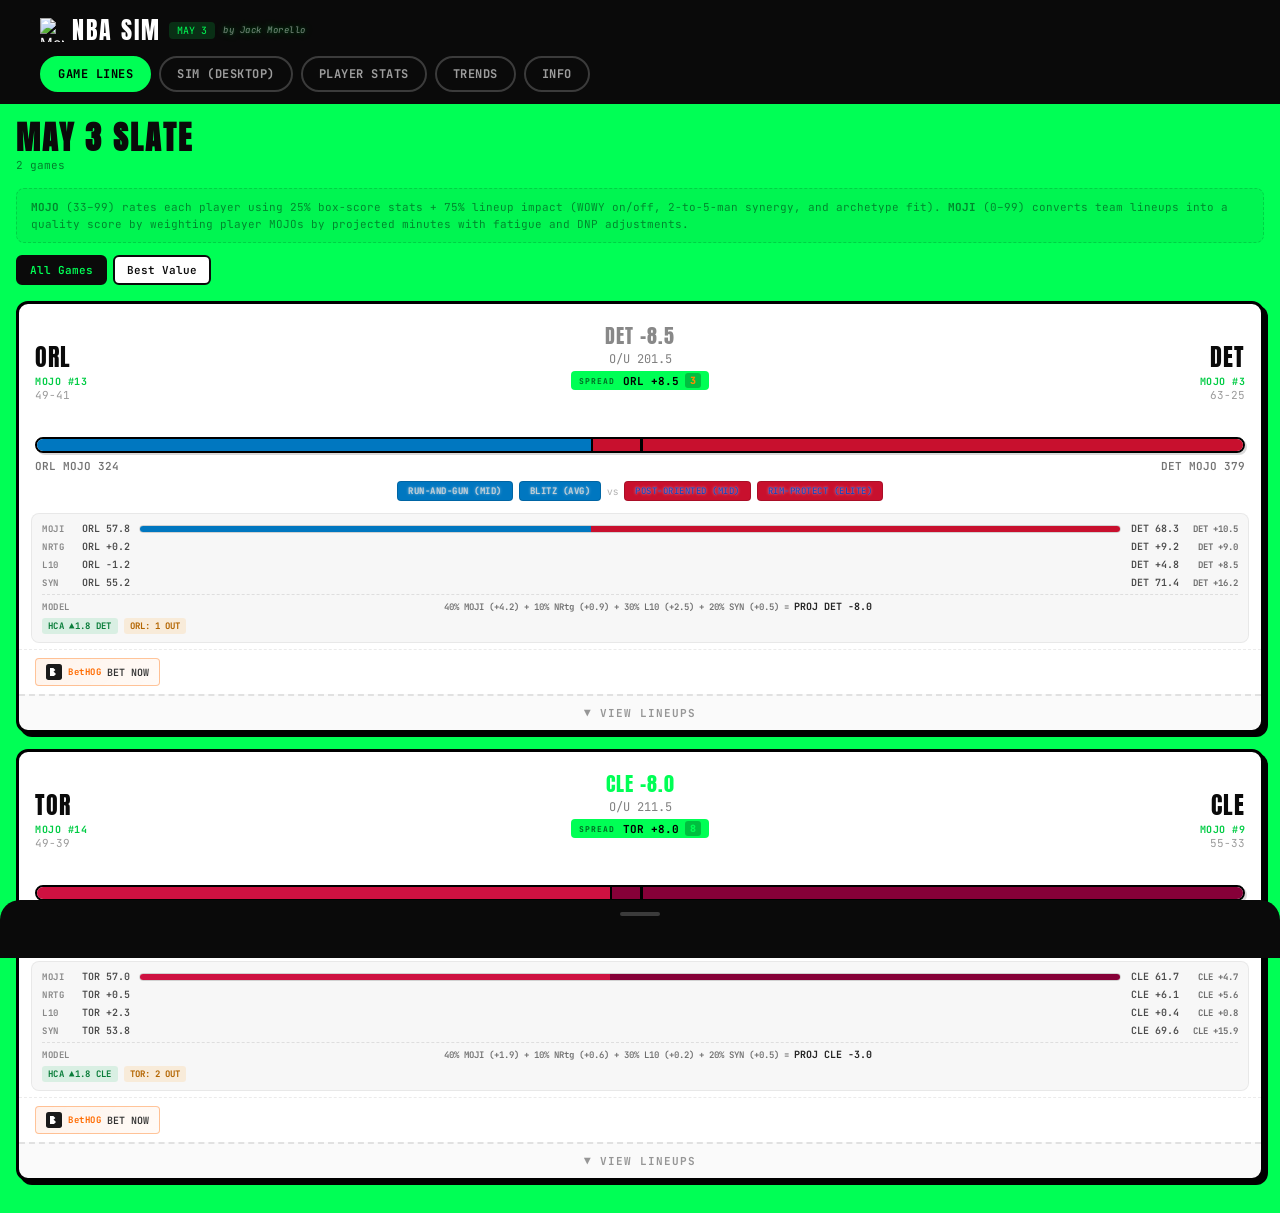
==== index.html @ a51eef04 "Auto-update lines — May 03 07:35 AM PST" ====
<!DOCTYPE html>
<html lang="en">
<head>
    <meta charset="UTF-8">
    <meta name="viewport" content="width=device-width, initial-scale=1.0, maximum-scale=1.0, user-scalable=no">
    <title>NBA SIM // MAY 3</title>
    <link rel="icon" type="image/svg+xml" href="/favicon.svg">
    <link rel="icon" type="image/png" sizes="32x32" href="/favicon-32.png">
    <link rel="apple-touch-icon" sizes="180x180" href="/apple-touch-icon.png">
    <meta property="og:image" content="https://morellosims.com/og-image.png">
    <link rel="preconnect" href="https://fonts.googleapis.com">
    <link rel="preconnect" href="https://fonts.gstatic.com" crossorigin>
    <link href="https://fonts.googleapis.com/css2?family=Anton&family=Inter:wght@400;500;600;700;800;900&family=JetBrains+Mono:wght@400;500;700&display=swap" rel="stylesheet">
    <link rel="stylesheet" href="https://morellosims.com/morello-auth.css">
    <style>
:root {
            --bg: #00FF55;
            --surface: #FFFFFF;
            --surface-dark: #0a0a0a;
            --border: 3px solid #000;
            --border-thin: 2px solid #000;
            --shadow: 4px 4px 0px #000;
            --shadow-lg: 6px 6px 0px #000;
            --ink: #0a0a0a;
            --green: #00FF55;
            --green-dark: #00CC44;
            --red: #FF3333;
            --amber: #FFD600;
            --blue: #0066FF;
            --font-display: 'Anton', sans-serif;
            --font-body: 'Inter', sans-serif;
            --font-mono: 'JetBrains Mono', monospace;
            --radius: 12px;
        }
        * { box-sizing: border-box; margin: 0; padding: 0; }
        body {
            background: var(--bg);
            color: var(--ink);
            font-family: var(--font-body);
            font-size: 14px;
            -webkit-font-smoothing: antialiased;
            padding-bottom: 70px;
        }

        /* ─── STICKY HEADER ─── */
        .sticky-header {
            position: sticky;
            top: 0;
            z-index: 100;
            background: var(--surface-dark);
            border-bottom: 2px solid var(--green);
        }
        .top-bar {
            background: var(--surface-dark);
            color: #fff;
            padding: 12px 16px 0;
        }
        .top-bar-inner {
            max-width: 1200px;
            margin: 0 auto;
            display: flex;
            align-items: center;
            gap: 16px;
        }
        .logo {
            display: flex;
            align-items: center;
            gap: 8px;
            flex-shrink: 0;
        }
        .logo-icon {
            color: var(--green);
            font-size: 20px;
        }
        .logo-text {
            font-family: var(--font-display);
            font-size: 24px;
            letter-spacing: 2px;
            color: #fff;
        }
        .logo-date {
            font-family: var(--font-mono);
            font-size: 10px;
            color: var(--green);
            background: rgba(0,255,85,0.15);
            padding: 2px 8px;
            border-radius: 4px;
        }
        .logo-credit {
            font-family: var(--font-mono);
            font-size: 9px;
            font-style: italic;
            color: rgba(255,255,255,0.45);
            letter-spacing: 0.5px;
            text-shadow: 0 0 8px rgba(0,255,85,0.4), 0 0 3px rgba(0,255,85,0.25);
        }
        .top-picks {
            display: flex;
            gap: 8px;
            overflow-x: auto;
            flex: 1;
            -webkit-overflow-scrolling: touch;
            scrollbar-width: none;
        }
        .top-picks::-webkit-scrollbar { display: none; }
        .lock-card {
            display: flex;
            align-items: center;
            gap: 8px;
            background: rgba(255,255,255,0.08);
            border: 1px solid rgba(255,255,255,0.15);
            border-radius: 8px;
            padding: 6px 12px;
            white-space: nowrap;
            flex-shrink: 0;
        }
        .lock-matchup {
            font-size: 10px;
            color: rgba(255,255,255,0.5);
            font-family: var(--font-mono);
        }
        .lock-pick {
            font-family: var(--font-mono);
            font-size: 12px;
            font-weight: 700;
            color: var(--green);
        }
        .lock-score {
            background: var(--green);
            color: #000;
            font-family: var(--font-mono);
            font-size: 11px;
            font-weight: 700;
            padding: 2px 6px;
            border-radius: 4px;
        }

        /* ─── FILTER BAR ─── */
        .filter-bar {
            background: var(--surface-dark);
            padding: 8px 16px 12px;
        }
        .filter-bar-inner {
            max-width: 1200px;
            margin: 0 auto;
            display: flex;
            gap: 8px;
            overflow-x: auto;
            -webkit-overflow-scrolling: touch;
            scrollbar-width: none;
        }
        .filter-bar-inner::-webkit-scrollbar { display: none; }
        .filter-btn {
            font-family: var(--font-mono);
            font-size: 12px;
            font-weight: 700;
            padding: 8px 16px;
            border: var(--border-thin);
            border-color: rgba(255,255,255,0.2);
            border-radius: 20px;
            background: transparent;
            color: rgba(255,255,255,0.6);
            cursor: pointer;
            white-space: nowrap;
            transition: all 0.2s;
            text-transform: uppercase;
            letter-spacing: 0.5px;
        }
        .filter-btn.active {
            background: var(--green);
            color: #000;
            border-color: var(--green);
        }
        .filter-btn:hover:not(.active) {
            border-color: var(--green);
            color: var(--green);
        }

        /* ─── MAIN CONTENT ─── */
        .content {
            max-width: 1400px;
            margin: 0 auto;
            padding: 16px;
        }
        .tab-content { display: none; }
        .tab-content.active { display: block; }

        .section-header {
            margin-bottom: 16px;
        }
        .section-header h2 {
            font-family: var(--font-display);
            font-size: 32px;
            letter-spacing: 2px;
            line-height: 1;
        }
        .section-sub {
            font-family: var(--font-mono);
            font-size: 11px;
            color: rgba(0,0,0,0.5);
            display: block;
            margin-top: 4px;
        }

        /* ─── SORT BAR ─── */
        .sort-bar {
            display: flex;
            gap: 6px;
            margin-bottom: 16px;
        }
        .sort-btn {
            font-family: var(--font-mono);
            font-size: 11px;
            padding: 6px 12px;
            border: 2px solid var(--ink);
            border-radius: 6px;
            background: var(--surface);
            color: var(--ink);
            cursor: pointer;
            font-weight: 600;
            transition: all 0.15s;
        }
        .sort-btn.active {
            background: var(--ink);
            color: var(--green);
        }

        /* ─── MATCHUP CARD ─── */
        .matchup-card {
            background: var(--surface);
            border: var(--border);
            border-radius: var(--radius);
            box-shadow: var(--shadow);
            margin-bottom: 16px;
            overflow: hidden;
            transition: transform 0.15s;
        }
        .matchup-card:hover {
            transform: translateY(-2px);
            box-shadow: var(--shadow-lg);
        }
        .mc-header {
            display: flex;
            align-items: center;
            padding: 16px;
            gap: 12px;
        }
        .mc-team {
            display: flex;
            align-items: center;
            gap: 10px;
            flex: 1;
        }
        .mc-team.mc-home {
            justify-content: flex-end;
        }
        .mc-logo {
            width: 48px;
            height: 48px;
            object-fit: contain;
            flex-shrink: 0;
        }
        .mc-team-info {
            display: flex;
            flex-direction: column;
        }
        .mc-team-info.right {
            text-align: right;
        }
        .mc-abbr {
            font-family: var(--font-display);
            font-size: 24px;
            letter-spacing: 1px;
        }
        .mc-mojo-rank {
            font-family: var(--font-mono);
            font-size: 10px;
            font-weight: 700;
            color: var(--green-dark);
            letter-spacing: 0.5px;
        }
        .mc-record {
            font-family: var(--font-mono);
            font-size: 11px;
            color: rgba(0,0,0,0.4);
        }
        .mc-center {
            text-align: center;
            flex-shrink: 0;
            min-width: 100px;
        }
        .proj-tag {
            font-family: var(--font-mono);
            font-size: 8px;
            text-transform: uppercase;
            letter-spacing: 1px;
            color: rgba(0,0,0,0.35);
            font-weight: 500;
        }
        .mc-spread {
            font-family: var(--font-display);
            font-size: 20px;
            letter-spacing: 1px;
        }
        .mc-total {
            font-family: var(--font-mono);
            font-size: 12px;
            color: rgba(0,0,0,0.5);
        }
        .mc-pick {
            font-family: var(--font-mono);
            font-size: 11px;
            font-weight: 700;
            color: #000;
            background: var(--green);
            padding: 2px 8px;
            border-radius: 4px;
            margin-top: 4px;
            display: inline-flex;
            align-items: center;
            gap: 6px;
        }
        .mc-ou-pick {
            background: rgba(255,214,0,0.9);
        }
        .pick-label {
            font-size: 8px;
            letter-spacing: 1px;
            opacity: 0.6;
            margin-right: 2px;
        }
        .pick-label-ou {
            opacity: 0.7;
        }
        .mc-conf-num {
            font-size: 10px;
            font-weight: 800;
            background: rgba(0,0,0,0.25);
            padding: 1px 5px;
            border-radius: 3px;
            letter-spacing: 0.5px;
        }
        .mc-implied {
            font-family: var(--font-mono);
            font-size: 10px;
            color: rgba(255,255,255,0.35);
            letter-spacing: 0.5px;
            margin-top: 4px;
        }
        .mc-sim-proj {
            font-family: var(--font-mono);
            font-size: 9px;
            color: rgba(255,255,255,0.25);
            letter-spacing: 0.5px;
            margin-top: 2px;
        }

        /* Tug of war bar */
        .tow-bar {
            height: 16px;
            display: flex;
            margin: 0 16px;
            border-radius: 8px;
            overflow: hidden;
            border: 2px solid #000;
            position: relative;
            box-shadow: 2px 2px 0 rgba(0,0,0,0.15);
        }
        .tow-fill {
            height: 100%;
            transition: width 0.5s ease;
        }
        .tow-fill.tow-away {
            border-right: 2px solid #000;
        }
        .tow-fill.tow-home {
            border-left: none;
        }
        .tow-mid {
            position: absolute;
            left: 50%;
            top: -3px;
            width: 3px;
            height: 22px;
            background: #000;
            border-radius: 1px;
            z-index: 1;
        }
        .tow-labels {
            display: flex;
            justify-content: space-between;
            padding: 6px 16px 0;
            font-family: var(--font-mono);
            font-size: 11px;
            font-weight: 600;
            color: rgba(0,0,0,0.55);
        }

        /* Schemes */
        .mc-schemes {
            display: flex;
            align-items: center;
            gap: 6px;
            padding: 8px 16px;
            flex-wrap: wrap;
            justify-content: center;
        }
        .scheme-tag {
            font-family: var(--font-mono);
            font-size: 9px;
            font-weight: 600;
            padding: 3px 10px;
            border-radius: 4px;
            text-transform: uppercase;
            letter-spacing: 0.5px;
            border: 1px solid rgba(0,0,0,0.15);
            text-shadow: 0 0 3px rgba(255,255,255,0.5), 0 0 1px rgba(255,255,255,0.3);
        }
        .scheme-divider {
            font-size: 10px;
            color: rgba(0,0,0,0.3);
        }

        /* MOJI Breakdown */
        .moji-breakdown {
            margin: 4px 12px 6px;
            padding: 8px 10px;
            background: rgba(0,0,0,0.03);
            border-radius: 8px;
            border: 1px solid rgba(0,0,0,0.06);
        }
        .moji-row {
            display: flex;
            align-items: center;
            gap: 6px;
            margin-bottom: 5px;
            font-family: var(--font-mono);
            font-size: 10px;
        }
        .moji-row:last-child { margin-bottom: 0; }
        .moji-label {
            font-weight: 700;
            color: rgba(0,0,0,0.45);
            min-width: 30px;
            text-transform: uppercase;
            font-size: 9px;
            letter-spacing: 0.5px;
        }
        .moji-val {
            font-weight: 600;
            color: rgba(0,0,0,0.7);
            min-width: 55px;
            text-align: center;
            font-size: 10px;
        }
        .moji-bar-mini {
            flex: 1;
            height: 8px;
            display: flex;
            border-radius: 4px;
            overflow: hidden;
            border: 1px solid rgba(0,0,0,0.15);
        }
        .moji-bar-away, .moji-bar-home {
            height: 100%;
            transition: width 0.5s ease;
        }
        .moji-mid-spacer {
            flex: 1;
        }
        .moji-edge-sm {
            font-weight: 700;
            color: rgba(0,0,0,0.55);
            font-size: 9px;
            min-width: 50px;
            text-align: right;
        }
        .moji-model-row {
            margin-top: 4px;
            padding-top: 5px;
            border-top: 1px dashed rgba(0,0,0,0.10);
        }
        .moji-model-formula {
            font-family: var(--font-mono);
            font-size: 9px;
            font-weight: 600;
            color: rgba(0,0,0,0.55);
            flex: 1;
            text-align: center;
        }
        .moji-model-formula strong {
            color: rgba(0,0,0,0.85);
            font-size: 10px;
        }
        .moji-tags {
            display: flex;
            gap: 6px;
            flex-wrap: wrap;
        }
        .hca-badge {
            font-family: var(--font-mono);
            font-size: 9px;
            font-weight: 700;
            padding: 2px 6px;
            border-radius: 3px;
            background: rgba(0,180,80,0.12);
            color: #0a7d3a;
            letter-spacing: 0.3px;
        }
        .b2b-badge {
            font-family: var(--font-mono);
            font-size: 9px;
            font-weight: 700;
            padding: 2px 6px;
            border-radius: 3px;
            background: rgba(255,60,60,0.10);
        }
        .out-badge {
            font-family: var(--font-mono);
            font-size: 9px;
            font-weight: 700;
            padding: 2px 6px;
            border-radius: 3px;
            background: rgba(255,150,0,0.12);
            color: #b36500;
        }

        /* Sportsbook odds buttons */
        .mc-sportsbooks {
            display: flex;
            align-items: center;
            gap: 6px;
            padding: 8px 16px;
            overflow-x: auto;
            border-top: 1px dashed rgba(0,0,0,0.08);
            margin-top: 4px;
        }
        .sb-header {
            font-family: 'JetBrains Mono', monospace;
            font-size: 8px;
            letter-spacing: 2px;
            color: rgba(0,0,0,0.3);
            flex-shrink: 0;
            margin-right: 4px;
        }
        .sb-btn {
            display: flex;
            align-items: center;
            gap: 6px;
            padding: 5px 10px;
            background: rgba(0,0,0,0.03);
            border: 1px solid rgba(0,0,0,0.08);
            border-radius: 4px;
            text-decoration: none;
            font-family: 'JetBrains Mono', monospace;
            font-size: 10px;
            white-space: nowrap;
            transition: all 0.15s;
            flex-shrink: 0;
        }
        .sb-btn:hover {
            background: rgba(0,0,0,0.06);
            border-color: rgba(0,0,0,0.2);
            transform: translateY(-1px);
        }
        .sb-name {
            font-weight: 700;
            font-size: 9px;
            letter-spacing: 0.5px;
        }
        .sb-line {
            color: #333;
            font-weight: 600;
        }
        .sb-edge-hot {
            color: #00aa44;
            font-weight: 700;
            font-size: 9px;
        }
        .sb-edge-mild {
            color: #b8860b;
            font-weight: 600;
            font-size: 9px;
        }
        .sb-edge-none {
            color: #999;
            font-size: 9px;
        }
        .sb-btn-featured {
            background: linear-gradient(135deg, rgba(255,107,0,0.08), rgba(255,107,0,0.03));
            border-width: 1.5px;
        }
        .sb-btn-featured:hover {
            background: linear-gradient(135deg, rgba(255,107,0,0.15), rgba(255,107,0,0.06));
        }
        .mc-prediction-markets {
            border-top-style: dotted;
        }
        .pm-btn .sb-line {
            font-weight: 700;
            letter-spacing: 0.3px;
        }

        /* Expand button */
        .expand-btn {
            width: 100%;
            padding: 10px;
            border: none;
            border-top: 2px dashed rgba(0,0,0,0.1);
            background: rgba(0,0,0,0.02);
            font-family: var(--font-mono);
            font-size: 11px;
            font-weight: 700;
            color: rgba(0,0,0,0.4);
            cursor: pointer;
            transition: all 0.15s;
            text-transform: uppercase;
            letter-spacing: 1px;
        }
        .expand-btn:hover {
            background: rgba(0,255,85,0.1);
            color: #000;
        }
        /* No rotation — arrow text is swapped in JS already */

        /* Expanded lineup */
        .mc-expanded {
            display: grid;
            grid-template-columns: 1fr 1fr;
            gap: 0;
            border-top: var(--border-thin);
        }
        .lineup-half {
            padding: 12px;
        }
        .lineup-half:first-child {
            border-right: 1px solid rgba(0,0,0,0.1);
        }
        .lineup-team-header {
            font-family: var(--font-display);
            font-size: 14px;
            letter-spacing: 1px;
            text-transform: uppercase;
            margin-bottom: 8px;
            padding-bottom: 6px;
            border-bottom: 3px solid #000;
        }

        /* Player row */
        .player-row {
            display: flex;
            align-items: center;
            gap: 8px;
            padding: 8px 6px;
            border-radius: 8px;
            cursor: pointer;
            transition: all 0.15s;
        }
        .player-row:hover {
            background: rgba(0,255,85,0.12);
        }
        .player-row.bench {
            opacity: 0.6;
        }
        .player-row.bench:hover {
            opacity: 1;
        }
        .player-row.player-out {
            opacity: 0.35;
            text-decoration: line-through;
            text-decoration-color: rgba(255,60,60,0.6);
            text-decoration-thickness: 2px;
        }
        .player-row.player-out .pr-face {
            filter: grayscale(100%);
        }
        .player-row.player-gtd {
            opacity: 0.7;
        }
        .rw-status-badge {
            font-family: var(--font-mono);
            font-size: 8px;
            font-weight: 800;
            padding: 1px 5px;
            border-radius: 3px;
            letter-spacing: 0.5px;
            vertical-align: middle;
            margin-left: 4px;
        }
        .rw-out {
            background: rgba(255,60,60,0.15);
            color: #d32f2f;
        }
        .rw-gtd {
            background: rgba(255,180,0,0.15);
            color: #e68a00;
        }
        .pr-face {
            width: 36px;
            height: 36px;
            border-radius: 50%;
            object-fit: cover;
            border: 2px solid #000;
            background: #eee;
            flex-shrink: 0;
        }
        .pr-info {
            flex: 1;
            min-width: 0;
        }
        .pr-name {
            font-weight: 700;
            font-size: 13px;
            display: block;
            white-space: nowrap;
            overflow: hidden;
            text-overflow: ellipsis;
        }
        .pr-meta {
            font-size: 10px;
            color: rgba(0,0,0,0.45);
            display: block;
        }
        .pr-stats {
            display: flex;
            flex-direction: column;
            align-items: flex-end;
            font-family: var(--font-mono);
            font-size: 10px;
            color: rgba(0,0,0,0.5);
            flex-shrink: 0;
        }
        .pr-mojo {
            display: flex;
            flex-direction: column;
            align-items: center;
            flex-shrink: 0;
            width: 40px;
        }
        .pr-mojo-num {
            font-family: var(--font-display);
            font-size: 20px;
        }
        .pr-mojo-range {
            font-family: var(--font-mono);
            font-size: 9px;
            color: rgba(0,0,0,0.4);
        }
        .mojo-elite .pr-mojo-num { color: #00CC44; }
        .mojo-good .pr-mojo-num { color: #0a0a0a; }
        .mojo-avg .pr-mojo-num { color: #888; }
        .mojo-low .pr-mojo-num { color: #FF3333; }

        /* Injury delta badge */
        .pr-inj-delta {
            font-family: var(--font-mono);
            font-size: 9px;
            padding: 1px 3px;
            border-radius: 3px;
            margin-left: 2px;
            vertical-align: middle;
            line-height: 1;
        }
        .pr-inj-delta.inj-down { color: #FF3333; background: rgba(255,51,51,0.1); }
        .pr-inj-delta.inj-up { color: #00CC44; background: rgba(0,204,68,0.1); }

        /* ─── PROPS ─── */
        .props-list { display: flex; flex-direction: column; gap: 10px; }
        /* ─── PROP CARDS — Compact Row Layout ─── */
        .prop-card {
            background: var(--surface-dark);
            color: #fff;
            border-radius: var(--radius);
            padding: 10px 12px;
            position: relative;
            overflow: hidden;
        }
        .prop-rank-num {
            position: absolute;
            top: 0;
            left: 0;
            font-family: var(--font-mono);
            font-size: 9px;
            font-weight: 700;
            color: rgba(0,0,0,0.35);
            background: rgba(0,0,0,0.06);
            padding: 2px 6px;
            border-radius: 0 0 6px 0;
        }
        .prop-row {
            display: flex;
            align-items: center;
            gap: 10px;
        }
        .prop-face {
            width: 36px;
            height: 36px;
            border-radius: 50%;
            object-fit: cover;
            border: 2px solid rgba(0,0,0,0.15);
            background: #eee;
            flex-shrink: 0;
        }
        .prop-info {
            flex: 1;
            min-width: 0;
        }
        .prop-name-row {
            display: flex;
            align-items: baseline;
            gap: 6px;
        }
        .prop-name {
            font-weight: 700;
            font-size: 14px;
            color: #000;
            white-space: nowrap;
            overflow: hidden;
            text-overflow: ellipsis;
        }
        .prop-team-opp {
            font-family: var(--font-mono);
            font-size: 10px;
            color: rgba(0,0,0,0.45);
            white-space: nowrap;
        }
        .prop-meta {
            font-size: 10px;
            color: rgba(0,0,0,0.5);
            margin-top: 1px;
            white-space: nowrap;
            overflow: hidden;
            text-overflow: ellipsis;
        }
        /* Stat summary box (replaces prop-pick-compact) */
        .stat-summary-box {
            text-align: center;
            flex-shrink: 0;
            padding: 6px 10px;
            border-radius: 8px;
            min-width: 90px;
            background: rgba(0,0,0,0.04);
            border: 1px solid rgba(0,0,0,0.12);
        }
        .stat-summary-line {
            font-family: var(--font-mono);
            font-size: 12px;
            font-weight: 700;
            display: block;
            color: #000;
            line-height: 1.2;
            letter-spacing: 0.3px;
        }
        .stat-matchup-badge {
            font-family: var(--font-mono);
            font-size: 8px;
            font-weight: 700;
            display: inline-block;
            padding: 1px 6px;
            border-radius: 3px;
            margin-top: 3px;
            text-transform: uppercase;
            letter-spacing: 0.5px;
        }
        /* Sportsbook lines reference row */
        .stat-lines-row {
            display: flex;
            gap: 6px;
            align-items: center;
            flex-shrink: 0;
        }
        .stat-line-ref {
            font-family: var(--font-mono);
            font-size: 9px;
            color: rgba(0,0,0,0.5);
            background: rgba(0,0,0,0.06);
            padding: 1px 5px;
            border-radius: 2px;
            white-space: nowrap;
        }
        .stat-line-ref .proj-tag {
            color: rgba(0,0,0,0.3);
            font-size: 7px;
            margin-left: 2px;
        }
        /* Stat spotlight card (replaces prop-card) */
        .stat-spotlight-card {
            display: flex;
            flex-direction: column;
            gap: 0;
            padding: 10px 10px 10px 12px;
            margin-bottom: 12px;
            border-radius: var(--radius);
            background: var(--surface);
            border: var(--border);
            box-shadow: var(--shadow);
            color: var(--ink);
            position: relative;
        }
        .stat-spotlight-card:hover { transform: translateY(-1px); }
        /* Neutral last 5 game dots (no hit/miss) */
        .l5-neutral {
            background: rgba(0,0,0,0.08);
            color: rgba(0,0,0,0.6);
        }
        .prop-bottom {
            display: flex;
            align-items: center;
            gap: 8px;
            margin-top: 6px;
            padding-top: 6px;
            border-top: 1px solid rgba(0,0,0,0.08);
        }
        .prop-edge {
            font-family: var(--font-mono);
            font-size: 10px;
            font-weight: 700;
            letter-spacing: 0.5px;
            white-space: nowrap;
            min-width: 36px;
        }
        .prop-note {
            font-family: var(--font-mono);
            font-size: 10px;
            color: rgba(0,0,0,0.5);
            flex: 1;
            min-width: 0;
            white-space: nowrap;
            overflow: hidden;
            text-overflow: ellipsis;
        }

        /* Last 5 games — compact inline */
        .prop-last5 {
            display: flex;
            align-items: center;
            gap: 3px;
            flex-shrink: 0;
        }
        .l5-val {
            font-family: var(--font-mono);
            font-size: 10px;
            font-weight: 700;
            padding: 1px 4px;
            border-radius: 3px;
            min-width: 22px;
            text-align: center;
        }
        .l5-hit {
            background: rgba(0,255,85,0.15);
            color: #00994D;
        }
        .l5-miss {
            background: rgba(255,51,51,0.1);
            color: #CC0000;
        }
        .l5-hit-rate {
            font-family: var(--font-mono);
            font-size: 9px;
            color: rgba(0,0,0,0.45);
            margin-left: 1px;
        }

        /* ─── TRENDS ─── */
        .trends-grid {
            display: grid;
            grid-template-columns: 1fr 1fr;
            gap: 16px;
        }
        .trends-col-header {
            font-family: var(--font-display);
            font-size: 20px;
            letter-spacing: 1px;
            text-transform: uppercase;
            margin-bottom: 12px;
            padding: 10px;
            border-radius: 8px;
            text-align: center;
        }
        .trends-col-header.hot {
            background: var(--surface-dark);
            color: var(--green);
        }
        .trends-col-header.fade {
            background: var(--surface-dark);
            color: var(--red);
        }

        /* Trending player cards */
        .trend-card {
            display: flex;
            align-items: center;
            gap: 10px;
            padding: 10px 12px;
            background: var(--surface);
            border-radius: var(--radius);
            margin-bottom: 8px;
            border: 1px solid rgba(0,0,0,0.06);
        }
        .trend-team-logo {
            width: 24px;
            height: 24px;
            object-fit: contain;
            flex-shrink: 0;
        }
        .trend-face {
            width: 40px;
            height: 30px;
            object-fit: cover;
            border-radius: 6px;
        }
        .trend-info {
            flex: 1;
            display: flex;
            flex-direction: column;
            gap: 1px;
        }
        .trend-name {
            font-weight: 700;
            font-size: 12px;
            color: #111;
        }
        .trend-meta {
            font-size: 9px;
            color: rgba(0,0,0,0.4);
            font-family: var(--font-mono);
        }
        .trend-stats {
            font-size: 9.5px;
            color: rgba(0,0,0,0.5);
            font-family: var(--font-mono);
        }
        .trend-delta {
            font-family: var(--font-mono);
            font-weight: 800;
            font-size: 12px;
            min-width: 70px;
            text-align: right;
        }
        .trend-pos { color: #00AA33; }
        .trend-neg { color: #DD2222; }

        .combo-card {
            background: var(--surface);
            border: var(--border);
            border-radius: var(--radius);
            box-shadow: var(--shadow);
            margin-bottom: 12px;
            overflow: hidden;
        }
        .combo-card.fade {
            border-color: var(--red);
        }
        .combo-top {
            display: flex;
            align-items: center;
            gap: 8px;
            padding: 10px 12px;
            border-bottom: 2px solid rgba(0,0,0,0.06);
        }
        .combo-type {
            font-family: var(--font-mono);
            font-size: 10px;
            font-weight: 700;
            text-transform: uppercase;
            letter-spacing: 0.5px;
            color: rgba(0,0,0,0.4);
        }
        .combo-logo {
            width: 24px;
            height: 24px;
            object-fit: contain;
        }
        .combo-team {
            font-family: var(--font-display);
            font-size: 16px;
            letter-spacing: 1px;
        }
        .combo-badge {
            font-family: var(--font-mono);
            font-size: 11px;
            font-weight: 700;
            padding: 4px 12px;
            text-align: center;
        }
        .badge-hot { background: rgba(0,255,85,0.15); color: #009944; }
        .badge-elite { background: rgba(0,102,255,0.1); color: #0066FF; }
        .badge-minutes { background: rgba(0,153,68,0.1); color: #009944; }
        .badge-disaster { background: rgba(255,51,51,0.12); color: #CC0000; }
        .badge-cooked { background: rgba(255,51,51,0.08); color: #AA0000; }
        .badge-fade { background: rgba(255,214,0,0.12); color: #AA8800; }

        .combo-players-list {
            padding: 4px 8px;
        }
        .combo-player {
            display: flex;
            align-items: center;
            gap: 8px;
            padding: 6px 4px;
            border-radius: 6px;
            cursor: pointer;
            transition: background 0.15s;
        }
        .combo-player:hover {
            background: rgba(0,255,85,0.1);
        }
        .combo-face {
            width: 28px;
            height: 28px;
            border-radius: 50%;
            object-fit: cover;
            border: 1px solid #000;
            background: #eee;
            flex-shrink: 0;
        }
        .combo-pname {
            font-weight: 600;
            font-size: 12px;
            flex: 1;
            min-width: 0;
            white-space: nowrap;
            overflow: hidden;
            text-overflow: ellipsis;
        }
        .combo-parch {
            font-size: 10px;
            color: rgba(0,0,0,0.4);
            flex-shrink: 0;
        }
        .combo-pds {
            font-family: var(--font-display);
            font-size: 16px;
            flex-shrink: 0;
            width: 30px;
            text-align: center;
        }
        .combo-pds.mojo-elite { color: #00CC44; }
        .combo-pds.mojo-good { color: #0a0a0a; }
        .combo-pds.mojo-avg { color: #888; }
        .combo-pds.mojo-low { color: #FF3333; }

        .combo-stats {
            display: flex;
            border-top: 2px solid rgba(0,0,0,0.06);
        }
        .combo-stat-item {
            flex: 1;
            padding: 8px;
            text-align: center;
            font-family: var(--font-mono);
            font-size: 11px;
            display: flex;
            flex-direction: column;
            gap: 2px;
        }
        .combo-stat-item span:first-child {
            font-size: 9px;
            color: rgba(0,0,0,0.4);
            text-transform: uppercase;
            letter-spacing: 0.5px;
        }
        .combo-stat-item .positive { color: #009944; font-weight: 700; }
        .combo-stat-item .negative { color: #FF3333; font-weight: 700; }
        .combo-trend-note {
            font-family: var(--font-mono);
            font-size: 10px;
            color: rgba(0,0,0,0.3);
            text-align: center;
            padding: 4px 8px 8px;
        }

        /* ─── WOWY EXPLORER ─── */
        /* ─── MOJO PLAYER CARDS ─── */
        .mojo-sort-bar {
            display: flex; gap: 0; border-radius: 8px; overflow: hidden;
            border: 2px solid rgba(0,0,0,0.1); margin-bottom: 16px;
        }
        .mojo-sort-btn {
            flex: 1; padding: 8px 12px; border: none; background: #f0f0f0;
            font-family: var(--font-mono); font-size: 10px; font-weight: 700;
            letter-spacing: 1px; cursor: pointer; color: rgba(0,0,0,0.5);
            transition: all 0.15s; text-transform: uppercase;
        }
        .mojo-sort-btn.active { background: var(--ink); color: var(--green); }
        .mojo-sort-btn:hover:not(.active) { background: #e4e4e4; }

        .mojo-card-grid {
            display: grid;
            grid-template-columns: repeat(2, 1fr);
            gap: 10px;
            margin-bottom: 28px;
        }
        @media (min-width: 480px) { .mojo-card-grid { grid-template-columns: repeat(3, 1fr); gap: 12px; } }
        @media (min-width: 768px) { .mojo-card-grid { grid-template-columns: repeat(4, 1fr); gap: 14px; } }

        .mojo-card {
            border-radius: 12px; overflow: hidden; cursor: pointer;
            transition: transform 0.15s, box-shadow 0.15s;
            position: relative;
        }
        .mojo-card:active { transform: scale(0.97); }

        .mc-frame {
            background: linear-gradient(165deg, #f5f5f5 0%, #e8e8e8 100%);
            padding: 12px 10px 10px; position: relative;
            border-radius: 12px; overflow: hidden;
        }

        /* ── Refractor animation engine ── */
        @property --holo-angle {
            syntax: '<angle>'; initial-value: 0deg; inherits: false;
        }
        @keyframes holoRotate { to { --holo-angle: 360deg; } }
        @keyframes shimmerSweep {
            0% { transform: translateX(-100%); }
            100% { transform: translateX(200%); }
        }

        /* ── TIER: ICON (90+) — Gold Holographic Refractor ── */
        .mojo-icon .mc-frame {
            background: linear-gradient(165deg, #fff8e1 0%, #f5ecd0 100%);
            border: 2.5px solid #D4A017;
            box-shadow: 0 0 25px rgba(212,160,23,0.35), 0 0 60px rgba(255,215,0,0.1);
        }
        .mojo-icon .mc-frame::before {
            content: ''; position: absolute; inset: 0; z-index: 3;
            background: conic-gradient(
                from var(--holo-angle),
                rgba(255,0,0,0.07), rgba(255,165,0,0.07), rgba(255,255,0,0.07),
                rgba(0,200,0,0.07), rgba(0,100,255,0.07), rgba(128,0,255,0.07),
                rgba(255,0,0,0.07)
            );
            mix-blend-mode: color-dodge;
            animation: holoRotate 6s linear infinite;
            border-radius: inherit; pointer-events: none;
        }
        .mojo-icon .mc-frame::after {
            content: ''; position: absolute; inset: 0; z-index: 4;
            background:
                repeating-linear-gradient(-45deg, transparent, transparent 3px, rgba(255,215,0,0.05) 3px, rgba(255,215,0,0.05) 5px),
                linear-gradient(105deg, transparent 40%, rgba(255,215,0,0.18) 47%, rgba(255,240,180,0.25) 50%, rgba(255,215,0,0.18) 53%, transparent 60%);
            background-size: 100% 100%, 200% 100%;
            animation: shimmerSweep 3s ease-in-out infinite;
            border-radius: inherit; pointer-events: none;
        }
        .mojo-icon .mc-mojo-num { color: #B8860B; text-shadow: 0 0 10px rgba(184,134,11,0.4); }
        .mojo-icon .mc-player-name { color: #8B6914; }

        /* ── TIER: ELITE (75-89) — Silver Chrome Refractor ── */
        .mojo-elite .mc-frame {
            background: linear-gradient(165deg, #f8f8fa 0%, #e4e4e8 100%);
            border: 2.5px solid #B0B0B8;
            box-shadow: 0 0 18px rgba(176,176,184,0.3), 0 0 40px rgba(200,200,220,0.08);
        }
        .mojo-elite .mc-frame::before {
            content: ''; position: absolute; inset: 0; z-index: 3;
            background: conic-gradient(
                from var(--holo-angle),
                rgba(180,200,255,0.05), rgba(255,180,200,0.05),
                rgba(200,255,200,0.05), rgba(180,200,255,0.05)
            );
            mix-blend-mode: color-dodge;
            animation: holoRotate 8s linear infinite;
            border-radius: inherit; pointer-events: none;
        }
        .mojo-elite .mc-frame::after {
            content: ''; position: absolute; inset: 0; z-index: 4;
            background:
                repeating-linear-gradient(-45deg, transparent, transparent 3px, rgba(180,180,200,0.06) 3px, rgba(180,180,200,0.06) 5px),
                linear-gradient(105deg, transparent 40%, rgba(200,200,220,0.15) 47%, rgba(230,230,250,0.2) 50%, rgba(200,200,220,0.15) 53%, transparent 60%);
            background-size: 100% 100%, 200% 100%;
            animation: shimmerSweep 4s ease-in-out infinite;
            border-radius: inherit; pointer-events: none;
        }
        .mojo-elite .mc-mojo-num { color: #5a5a6e; text-shadow: 0 0 6px rgba(176,176,184,0.3); }
        .mojo-elite .mc-player-name { color: #3a3a4a; }

        /* ── TIER: SOLID (60-74) — Bronze Metallic ── */
        .mojo-solid .mc-frame {
            background: linear-gradient(165deg, #f5ede4 0%, #e8ddd0 100%);
            border: 2px solid #C19A6B;
            box-shadow: 0 0 10px rgba(193,154,107,0.15);
        }
        .mojo-solid .mc-frame::before {
            content: ''; position: absolute; inset: 0; z-index: 3;
            background: linear-gradient(105deg,
                transparent 40%, rgba(193,154,107,0.12) 47%,
                rgba(210,170,120,0.2) 50%, rgba(193,154,107,0.12) 53%, transparent 60%);
            background-size: 200% 100%;
            animation: shimmerSweep 5s ease-in-out infinite;
            border-radius: inherit; pointer-events: none;
        }
        .mojo-solid .mc-mojo-num { color: #8B6914; }
        .mojo-solid .mc-player-name { color: #6B4E2A; }

        /* ── TIER: ROLE (below 60) — Base Card (Matte) ── */
        .mojo-role .mc-frame {
            background: linear-gradient(165deg, #ececec 0%, #e0e0e0 100%);
            border: 1px solid rgba(0,0,0,0.08);
        }
        .mojo-role .mc-mojo-num { color: #888; }
        .mojo-role .mc-player-name { color: #999; }

        /* ── Card internals ── */
        .mc-score-area {
            position: absolute; top: 8px; left: 10px; z-index: 2;
        }
        .mc-mojo-num {
            font-family: var(--font-display); font-size: 32px; line-height: 1;
            font-weight: 400;
        }
        .mc-mojo-label {
            font-family: var(--font-mono); font-size: 8px; font-weight: 700;
            color: rgba(0,0,0,0.35); letter-spacing: 2px; margin-top: -2px;
        }
        .mc-mojo-range {
            font-family: var(--font-mono); font-size: 9px;
            color: rgba(0,0,0,0.25); margin-top: 1px;
        }
        .mc-team-badge {
            position: absolute; top: 10px; right: 10px;
            font-family: var(--font-mono); font-size: 10px; font-weight: 700;
            color: rgba(0,0,0,0.25); letter-spacing: 1px;
        }

        .mc-portrait {
            position: relative; width: 100%; aspect-ratio: 1.35;
            display: flex; align-items: flex-end; justify-content: center;
            overflow: hidden; margin-top: 8px;
        }
        .mc-team-watermark {
            position: absolute; top: 50%; left: 50%;
            transform: translate(-50%, -50%);
            width: 80%; height: 80%; object-fit: contain;
            opacity: 0.08; pointer-events: none;
        }
        .mc-headshot {
            position: relative; z-index: 1; width: 85%; height: auto;
            object-fit: contain; object-position: bottom;
            filter: drop-shadow(0 2px 6px rgba(0,0,0,0.15));
        }

        .mc-player-name {
            font-family: var(--font-display); font-size: 13px;
            text-transform: uppercase; text-align: center;
            line-height: 1.1; margin-top: 6px;
            white-space: nowrap; overflow: hidden; text-overflow: ellipsis;
        }
        .mc-archetype {
            font-family: var(--font-mono); font-size: 9px;
            color: rgba(0,0,0,0.4); text-align: center;
            letter-spacing: 0.5px; margin-top: 2px;
        }
        .mc-stat-row {
            display: flex; justify-content: space-around;
            margin-top: 8px; padding-top: 8px;
            border-top: 1px solid rgba(0,0,0,0.06);
        }
        .mc-stat { text-align: center; }
        .mc-stat-num {
            display: block; font-family: var(--font-mono); font-size: 11px;
            color: rgba(0,0,0,0.8); font-weight: 700;
        }
        .mc-stat-lbl {
            display: block; font-family: var(--font-mono); font-size: 7px;
            color: rgba(0,0,0,0.35); letter-spacing: 1px; margin-top: 1px;
        }
        .mc-solo-row {
            display: flex; align-items: center; gap: 6px;
            margin-top: 6px; padding: 0 2px;
        }
        .mc-solo-label {
            font-family: var(--font-mono); font-size: 7px; font-weight: 700;
            color: rgba(0,0,0,0.35); letter-spacing: 1px; flex-shrink: 0;
        }
        .mc-solo-bar {
            flex: 1; height: 4px; background: rgba(0,0,0,0.08);
            border-radius: 2px; overflow: hidden;
        }
        .mc-solo-fill {
            height: 100%; border-radius: 2px;
            transition: width 0.3s;
        }
        .mc-solo-val {
            font-family: var(--font-mono); font-size: 9px; font-weight: 700;
            flex-shrink: 0; min-width: 20px; text-align: right;
        }
        .mc-rapm-row {
            display: flex; justify-content: space-between; align-items: center;
            padding: 2px 2px 0; margin-top: 3px;
        }
        .mc-rapm-label {
            font-family: var(--font-mono); font-size: 7px; font-weight: 700;
            color: rgba(0,0,0,0.35); letter-spacing: 1px;
        }
        .mc-rapm-val {
            font-family: var(--font-mono); font-size: 9px; font-weight: 700;
        }
        .mc-pair-row {
            display: flex; justify-content: space-between; align-items: center;
            margin-top: 4px; padding: 0 2px;
        }
        .mc-pair-label {
            font-family: var(--font-mono); font-size: 8px;
            color: rgba(0,0,0,0.35); letter-spacing: 0.3px;
        }
        .mc-pair-nrtg {
            font-family: var(--font-mono); font-size: 9px; font-weight: 700;
        }
        .mc-waste-row, .mc-gap-row {
            display: flex; justify-content: space-between; align-items: center;
            margin-top: 3px; padding: 0 2px;
        }
        .mc-waste-label, .mc-gap-label {
            font-family: var(--font-mono); font-size: 7px; font-weight: 700;
            color: rgba(0,0,0,0.35); letter-spacing: 1px;
        }
        .mc-waste-val, .mc-gap-val {
            font-family: var(--font-mono); font-size: 9px; font-weight: 700;
        }

        .lineup-combos-header {
            font-family: var(--font-display); font-size: 18px;
            color: var(--ink); letter-spacing: 1px;
            margin-bottom: 12px; padding-bottom: 8px;
            border-bottom: 2px solid rgba(0,0,0,0.08);
        }

        .wowy-container { padding: 0 4px; }
        .wowy-controls {
            display: flex; align-items: flex-end; gap: 12px;
            margin-bottom: 16px; flex-wrap: wrap;
        }
        .wowy-team-chooser { flex: 1; min-width: 180px; }
        .wowy-label {
            display: block; font-family: var(--font-mono); font-size: 10px;
            color: rgba(0,0,0,0.5); text-transform: uppercase;
            letter-spacing: 1px; margin-bottom: 4px;
        }
        .wowy-select {
            width: 100%; padding: 10px 12px;
            border: 2px solid rgba(0,0,0,0.1); border-radius: 8px;
            background: #f8f8f8; font-family: var(--font-body);
            font-size: 14px; font-weight: 600; color: #111;
            appearance: none; -webkit-appearance: none; cursor: pointer;
        }
        .wowy-select:focus { outline: none; border-color: var(--green); }
        .wowy-tabs {
            display: flex; gap: 0; border-radius: 8px; overflow: hidden;
            border: 2px solid rgba(0,0,0,0.1);
        }
        .wowy-tab {
            padding: 8px 16px; border: none; background: #f0f0f0;
            font-family: var(--font-mono); font-size: 11px; font-weight: 700;
            letter-spacing: 1px; cursor: pointer; color: rgba(0,0,0,0.5);
            transition: all 0.15s;
        }
        .wowy-tab.active {
            background: var(--ink); color: var(--green);
        }
        .wowy-tab:hover:not(.active) { background: #e4e4e4; }

        /* Filter chips */
        .wowy-filters { margin-bottom: 12px; }
        .wowy-filter-label {
            font-family: var(--font-mono); font-size: 10px;
            color: rgba(0,0,0,0.4); letter-spacing: 1px;
            margin-bottom: 6px; text-transform: uppercase;
        }
        .wowy-chips {
            display: flex; flex-wrap: wrap; gap: 6px;
        }
        .wowy-chip {
            padding: 5px 12px; border-radius: 20px;
            border: 1.5px solid rgba(0,0,0,0.12); background: #f8f8f8;
            font-family: var(--font-mono); font-size: 11px; font-weight: 600;
            cursor: pointer; transition: all 0.15s; color: #333;
        }
        .wowy-chip:hover { border-color: var(--green); }
        .wowy-chip.active {
            background: var(--ink); color: var(--green);
            border-color: var(--green);
        }

        /* Data table */
        .wowy-table-wrap {
            overflow-x: auto; border-radius: 10px;
            border: 2px solid rgba(0,0,0,0.08);
            -webkit-overflow-scrolling: touch;
        }
        .wowy-table {
            width: 100%; border-collapse: collapse;
            font-family: var(--font-mono); font-size: 12px;
        }
        .wowy-table thead {
            position: sticky; top: 0; z-index: 2;
        }
        .wowy-table th {
            background: var(--ink); color: rgba(255,255,255,0.5);
            font-size: 10px; font-weight: 700; letter-spacing: 1px;
            text-transform: uppercase; padding: 10px 12px;
            text-align: left; cursor: pointer; user-select: none;
            white-space: nowrap; transition: color 0.15s;
        }
        .wowy-table th:hover { color: rgba(255,255,255,0.8); }
        .wowy-table th.active-sort { color: var(--green); }
        .wowy-table td {
            padding: 10px 12px; border-bottom: 1px solid rgba(0,0,0,0.04);
            white-space: nowrap;
        }
        .wowy-row:hover { background: rgba(0,255,85,0.04); }
        .wowy-td-players {
            font-weight: 600; font-size: 11px; color: #222;
            max-width: 260px; overflow: hidden; text-overflow: ellipsis;
        }
        .wowy-td-nrtg { font-weight: 800; }
        .wowy-td-min { color: rgba(0,0,0,0.5); }
        .wowy-td-poss { color: rgba(0,0,0,0.4); }
        .wowy-td-gp { color: rgba(0,0,0,0.4); }
        .wowy-td-syn {
            font-weight: 700;
            color: #F59E0B;
        }
        .wowy-nodata {
            text-align: center; color: rgba(0,0,0,0.3);
            font-family: var(--font-mono); padding: 30px 12px !important;
        }

        /* Empty state */
        .wowy-empty {
            text-align: center; padding: 60px 20px;
        }
        .wowy-empty-icon { font-size: 48px; margin-bottom: 12px; }
        .wowy-empty-text {
            font-family: var(--font-mono); font-size: 13px;
            color: rgba(0,0,0,0.3); letter-spacing: 0.5px;
        }

        @media (max-width: 600px) {
            .wowy-controls { flex-direction: column; }
            .wowy-tabs { width: 100%; }
            .wowy-tab { flex: 1; padding: 10px 8px; font-size: 10px; text-align: center; }
            .wowy-td-players { max-width: 140px; font-size: 10px; }
            .wowy-table td { padding: 8px 8px; font-size: 11px; }
            .wowy-table th { padding: 8px; font-size: 9px; }
            .wowy-chip { padding: 4px 10px; font-size: 10px; }
        }

        /* ─── BOTTOM SHEET ─── */
        .sheet-overlay {
            position: fixed;
            top: 0; left: 0; right: 0; bottom: 0;
            background: rgba(0,0,0,0.5);
            z-index: 200;
            display: none;
            opacity: 0;
            transition: opacity 0.3s;
        }
        .sheet-overlay.show { display: block; opacity: 1; }
        .bottom-sheet {
            position: fixed;
            bottom: 0; left: 0; right: 0;
            background: var(--surface-dark);
            color: #fff;
            border-radius: 20px 20px 0 0;
            z-index: 201;
            transform: translateY(100%);
            transition: transform 0.3s ease;
            max-height: 80vh;
            overflow-y: auto;
        }
        .bottom-sheet.show { transform: translateY(0); }
        .sheet-handle {
            width: 40px;
            height: 4px;
            background: rgba(255,255,255,0.2);
            border-radius: 2px;
            margin: 12px auto;
        }
        .sheet-content { padding: 0 20px 30px; }

        .sheet-header { display: flex; align-items: center; gap: 14px; margin-bottom: 20px; }
        .sheet-face {
            width: 60px; height: 60px; border-radius: 50%;
            border: 3px solid var(--green); object-fit: cover; background: #222;
        }
        .sheet-name { font-family: var(--font-display); font-size: 24px; }
        .sheet-meta { font-family: var(--font-mono); font-size: 11px; color: rgba(255,255,255,0.4); }
        .sheet-mojo {
            font-family: var(--font-display);
            font-size: 40px;
            color: var(--green);
            margin-left: auto;
        }
        .sheet-mojo-range {
            font-family: var(--font-mono);
            font-size: 11px;
            color: rgba(255,255,255,0.4);
        }

        .sheet-section {
            font-family: var(--font-mono);
            font-size: 10px;
            text-transform: uppercase;
            letter-spacing: 2px;
            color: rgba(255,255,255,0.3);
            margin: 16px 0 8px;
            padding-bottom: 4px;
            border-bottom: 1px solid rgba(255,255,255,0.08);
        }
        .sheet-stat {
            display: flex;
            justify-content: space-between;
            padding: 6px 0;
            font-size: 13px;
        }
        .sheet-stat-val { font-weight: 700; }
        .sheet-bar-row {
            display: flex;
            align-items: center;
            gap: 8px;
            margin-bottom: 6px;
            font-size: 12px;
        }
        .sheet-bar-label { width: 70px; font-size: 11px; color: rgba(255,255,255,0.5); }
        .sheet-bar-bg {
            flex: 1; height: 6px; background: rgba(255,255,255,0.08);
            border-radius: 3px; overflow: hidden;
        }
        .sheet-bar-fill {
            height: 100%; background: var(--green); border-radius: 3px;
            transition: width 0.4s ease;
        }
        .sheet-bar-pct { font-family: var(--font-mono); font-size: 11px; width: 35px; text-align: right; }

        /* ─── SCOUTING INTEL (player sheet) ─── */
        .sheet-intel-row {
            display: flex; flex-wrap: wrap; justify-content: space-between; align-items: baseline;
            padding: 6px 0; border-bottom: 1px solid rgba(255,255,255,0.06);
        }
        .sheet-intel-label {
            font-family: var(--font-mono); font-size: 11px; font-weight: 700;
            color: rgba(255,255,255,0.5); letter-spacing: 0.5px;
        }
        .sheet-intel-val {
            font-family: var(--font-mono); font-size: 14px; font-weight: 800;
        }
        .sheet-intel-sub {
            width: 100%; font-size: 9px; color: rgba(255,255,255,0.3);
            margin-top: 2px; font-family: var(--font-mono);
        }
        .sheet-intel-badge {
            text-align: center; margin-top: 6px;
        }
        .sheet-intel-notes {
            font-family: var(--font-mono); font-size: 9px;
            color: rgba(255,255,255,0.35); margin-top: 6px;
            line-height: 1.4; word-break: break-word;
        }

        /* ─── ENHANCED PLAYER CARD (DataBallr-inspired) ─── */
        .sheet-arch-badge {
            display: inline-block;
            font-family: var(--font-mono);
            font-size: 10px;
            letter-spacing: 1.5px;
            text-transform: uppercase;
            padding: 2px 8px;
            border: 1px solid;
            border-radius: 3px;
            margin-top: 4px;
        }
        .sheet-meta-sub {
            font-family: var(--font-mono);
            font-size: 10px;
            color: rgba(255,255,255,0.35);
            margin-top: 4px;
        }
        .sheet-mojo-label {
            font-family: var(--font-mono);
            font-size: 9px;
            letter-spacing: 2px;
            color: rgba(255,255,255,0.3);
            text-transform: uppercase;
        }
        .sheet-role-badge {
            font-family: var(--font-mono);
            font-size: 11px;
            letter-spacing: 1px;
            padding: 6px 12px;
            border-radius: 4px;
            text-align: center;
            margin: 8px 0 12px;
            font-weight: 700;
        }
        .sheet-radar-section {
            text-align: center;
            margin: 4px 0 8px;
        }
        .sheet-stat-grid {
            display: grid;
            grid-template-columns: repeat(4, 1fr);
            gap: 6px;
            margin-bottom: 8px;
        }
        .sheet-stat-cell {
            text-align: center;
            padding: 8px 4px;
            background: rgba(255,255,255,0.03);
            border-radius: 4px;
        }
        .sheet-stat-num {
            font-family: var(--font-mono);
            font-size: 16px;
            font-weight: 800;
        }
        .sheet-stat-lbl {
            font-family: var(--font-mono);
            font-size: 9px;
            color: rgba(255,255,255,0.35);
            letter-spacing: 1px;
            margin-top: 2px;
        }
        .sheet-pairs-container {
            margin-bottom: 8px;
        }
        .sheet-pair-row {
            display: flex;
            align-items: center;
            gap: 8px;
            padding: 6px 8px;
            font-size: 12px;
            font-family: var(--font-mono);
            border-bottom: 1px solid rgba(255,255,255,0.04);
        }
        .sheet-pair-rank {
            width: 18px;
            height: 18px;
            display: flex;
            align-items: center;
            justify-content: center;
            background: rgba(0,255,85,0.12);
            color: var(--green);
            border-radius: 50%;
            font-size: 10px;
            font-weight: 700;
            flex-shrink: 0;
        }
        .sheet-pair-name {
            font-size: 11px;
            color: rgba(255,255,255,0.7);
        }

        /* ─── BOTTOM NAV ─── */
        .bottom-nav {
            position: fixed;
            bottom: 0; left: 0; right: 0;
            background: var(--surface-dark);
            display: flex;
            z-index: 150;
            border-top: 2px solid rgba(255,255,255,0.1);
            padding: 4px 0;
            padding-bottom: env(safe-area-inset-bottom, 8px);
        }
        .nav-btn {
            flex: 1;
            display: flex;
            flex-direction: column;
            align-items: center;
            gap: 2px;
            padding: 8px 4px;
            background: none;
            border: none;
            color: rgba(255,255,255,0.35);
            font-family: var(--font-mono);
            font-size: 10px;
            font-weight: 700;
            cursor: pointer;
            transition: color 0.15s;
            letter-spacing: 0.5px;
        }
        .nav-btn.active {
            color: var(--green);
        }
        .nav-icon { font-size: 18px; }

        /* ─── INFO PAGE ─── */
        .info-page { max-width: 800px; }
        .info-section {
            background: var(--surface);
            border: var(--border);
            border-radius: var(--radius);
            box-shadow: var(--shadow);
            padding: 20px;
            margin-bottom: 16px;
        }
        .info-title {
            font-family: var(--font-display);
            font-size: 22px;
            letter-spacing: 1px;
            margin-bottom: 12px;
        }
        .info-text {
            font-size: 13px;
            line-height: 1.7;
            color: rgba(0,0,0,0.7);
            margin-bottom: 12px;
        }
        .info-formula {
            background: var(--surface-dark);
            color: #fff;
            border-radius: 8px;
            padding: 12px 16px;
            margin: 12px 0;
        }
        .formula-row {
            display: flex;
            justify-content: space-between;
            padding: 4px 0;
            font-family: var(--font-mono);
            font-size: 12px;
        }
        .mojo-tiers { margin: 12px 0; }
        .mojo-tiers .mojo-tier {
            display: flex;
            gap: 12px;
            padding: 6px 0;
            font-size: 13px;
            align-items: center;
        }
        .mojo-tiers .mojo-elite { color: #00CC44; font-family: var(--font-display); font-size: 16px; width: 60px; }
        .mojo-tiers .mojo-good { color: #0a0a0a; font-family: var(--font-display); font-size: 16px; width: 60px; }
        .mojo-tiers .mojo-avg { color: #888; font-family: var(--font-display); font-size: 16px; width: 60px; }
        .mojo-tiers .mojo-low { color: #FF3333; font-family: var(--font-display); font-size: 16px; width: 60px; }

        .info-arch-grid {
            display: grid;
            grid-template-columns: repeat(auto-fill, minmax(220px, 1fr));
            gap: 10px;
            margin-top: 12px;
        }
        .info-arch-card {
            background: rgba(0,0,0,0.03);
            border: 1px solid rgba(0,0,0,0.08);
            border-radius: 8px;
            padding: 12px;
        }
        .info-arch-icon { font-size: 20px; margin-bottom: 4px; }
        .info-arch-name {
            font-family: var(--font-display);
            font-size: 14px;
            letter-spacing: 0.5px;
            margin-bottom: 4px;
        }
        .info-arch-desc {
            font-size: 11px;
            color: rgba(0,0,0,0.55);
            line-height: 1.5;
        }

        .info-schemes {
            display: grid;
            grid-template-columns: 1fr 1fr;
            gap: 16px;
            margin-top: 12px;
        }
        .info-scheme-group h3 {
            font-family: var(--font-display);
            font-size: 14px;
            letter-spacing: 0.5px;
            margin-bottom: 8px;
        }
        .scheme-list { display: flex; flex-direction: column; gap: 6px; }
        .scheme-item {
            font-size: 12px;
            line-height: 1.5;
            color: rgba(0,0,0,0.6);
        }

        .info-footer {
            text-align: center;
            background: var(--surface-dark);
            color: rgba(255,255,255,0.4);
        }
        .info-footer p {
            font-family: var(--font-mono);
            font-size: 11px;
            color: rgba(255,255,255,0.4);
        }

        /* ─── TOP 50 RANKINGS ─── */
        .rankings-section {
            background: var(--surface);
            border: var(--border);
            border-radius: var(--radius);
            box-shadow: var(--shadow);
            overflow: hidden;
        }
        .rankings-header {
            display: flex;
            justify-content: space-between;
            align-items: center;
            padding: 16px 20px;
            cursor: pointer;
            transition: background 0.15s;
        }
        .rankings-header:hover { background: rgba(0,255,85,0.06); }
        .rankings-title {
            font-family: var(--font-display);
            font-size: 22px;
            letter-spacing: 1px;
        }
        .rankings-toggle {
            font-size: 18px;
            transition: transform 0.3s;
        }
        .rankings-toggle.open { transform: rotate(180deg); }
        .rankings-body {
            border-top: var(--border-thin);
        }
        .rankings-col-headers {
            display: flex;
            align-items: center;
            padding: 8px 16px;
            font-family: var(--font-mono);
            font-size: 9px;
            text-transform: uppercase;
            letter-spacing: 1px;
            color: rgba(0,0,0,0.35);
            border-bottom: 1px solid rgba(0,0,0,0.06);
            gap: 8px;
        }
        .rch-rank { width: 30px; }
        .rch-player { flex: 1; }
        .rch-stats { width: 120px; text-align: right; }
        .rch-mojo { width: 50px; text-align: center; }
        .rank-row {
            display: flex;
            align-items: center;
            gap: 8px;
            padding: 8px 16px;
            cursor: pointer;
            transition: background 0.15s;
            border-bottom: 1px solid rgba(0,0,0,0.04);
        }
        .rank-row:hover { background: rgba(0,255,85,0.08); }
        .rank-row:nth-child(even) { background: rgba(0,0,0,0.015); }
        .rank-row:nth-child(even):hover { background: rgba(0,255,85,0.08); }
        .rank-num {
            font-family: var(--font-mono);
            font-size: 12px;
            font-weight: 700;
            color: rgba(0,0,0,0.3);
            width: 30px;
            text-align: center;
            flex-shrink: 0;
        }
        .rank-face {
            width: 32px; height: 32px; border-radius: 50%;
            object-fit: cover; border: 2px solid #000;
            background: #eee; flex-shrink: 0;
        }
        .rank-team-logo {
            width: 20px; height: 20px; object-fit: contain; flex-shrink: 0;
        }
        .rank-info { flex: 1; min-width: 0; }
        .rank-name {
            font-weight: 700; font-size: 13px; display: block;
            white-space: nowrap; overflow: hidden; text-overflow: ellipsis;
        }
        .rank-meta {
            font-size: 10px; color: rgba(0,0,0,0.4); display: block;
        }
        .rank-stats {
            font-family: var(--font-mono); font-size: 11px;
            display: flex; flex-direction: column; align-items: flex-end;
            gap: 1px; flex-shrink: 0; color: rgba(0,0,0,0.5);
        }
        .rank-mojo {
            display: flex; flex-direction: column; align-items: center;
            flex-shrink: 0; width: 44px;
        }
        .rank-mojo-num {
            font-family: var(--font-display); font-size: 22px;
        }
        .rank-mojo-range {
            font-family: var(--font-mono); font-size: 9px; color: rgba(0,0,0,0.35);
        }
        .rank-mojo.mojo-elite .rank-mojo-num { color: #00CC44; }
        .rank-mojo.mojo-good .rank-mojo-num { color: #0a0a0a; }
        .rank-mojo.mojo-avg .rank-mojo-num { color: #888; }
        .rank-mojo.mojo-low .rank-mojo-num { color: #FF3333; }

        /* ─── PROJECTED PLAYER LINES ─── */
        .proj-disclaimer {
            font-family: var(--font-mono);
            font-size: 11px;
            color: rgba(0,0,0,0.45);
            background: rgba(0,0,0,0.04);
            border: 1px dashed rgba(0,0,0,0.15);
            border-radius: 8px;
            padding: 10px 14px;
            margin-bottom: 16px;
            line-height: 1.5;
        }
        .proj-matchup {
            background: var(--surface);
            border: var(--border);
            border-radius: var(--radius);
            box-shadow: var(--shadow);
            margin-bottom: 12px;
            overflow: hidden;
        }
        .proj-matchup-header {
            display: flex;
            align-items: center;
            justify-content: center;
            gap: 10px;
            padding: 10px 16px;
            background: var(--surface-dark);
            color: #fff;
            font-family: var(--font-display);
            font-size: 16px;
            letter-spacing: 1px;
        }
        .proj-logo { width: 24px; height: 24px; object-fit: contain; }
        .proj-grid {
            display: grid;
            grid-template-columns: 1fr 1fr;
        }
        .proj-half {
            padding: 8px;
        }
        .proj-half:first-child { border-right: 1px solid rgba(0,0,0,0.08); }
        .proj-row {
            display: flex;
            align-items: center;
            gap: 6px;
            padding: 5px 6px;
            font-size: 12px;
            border-bottom: 1px solid rgba(0,0,0,0.04);
        }
        .proj-name {
            flex: 1; font-weight: 600; min-width: 0;
            white-space: nowrap; overflow: hidden; text-overflow: ellipsis;
        }
        .proj-line {
            font-family: var(--font-mono); font-size: 11px;
            color: rgba(0,0,0,0.55); width: 32px; text-align: right;
        }
        .proj-pra {
            font-family: var(--font-mono); font-size: 11px;
            font-weight: 700; color: var(--ink);
            width: 36px; text-align: right;
            background: rgba(0,255,85,0.1); padding: 2px 4px; border-radius: 3px;
        }

        /* ─── SIM TAB ─── */
        .sim-container { max-width: 100%; margin: 0 auto; padding: 0; }

        /* TEAM BAR */
        .sim-team-bar {
            display: flex; align-items: center; gap: 12px; justify-content: center;
            padding: 12px; margin-bottom: 12px;
            background: var(--surface); border: var(--border); border-radius: var(--radius);
            box-shadow: var(--shadow);
        }
        .sim-team-picker { flex: 1; max-width: 320px; }
        .sim-label {
            display: block; font-family: var(--font-display); font-size: 12px;
            letter-spacing: 1.5px; margin-bottom: 4px;
        }
        .sim-select {
            width: 100%; padding: 10px 12px; border: var(--border-thin); border-radius: 8px;
            font-family: var(--font-body); font-size: 14px; font-weight: 600;
            background: #fff; cursor: pointer; appearance: none;
            background-image: url("data:image/svg+xml,%3Csvg xmlns='http://www.w3.org/2000/svg' width='12' height='12' viewBox='0 0 12 12'%3E%3Cpath d='M6 8L1 3h10z' fill='%23333'/%3E%3C/svg%3E");
            background-repeat: no-repeat; background-position: right 12px center;
        }
        .sim-select:focus { outline: none; border-color: var(--green); }
        /* Team selector button (replaces dropdown visually) */
        .sim-team-btn {
            display: flex; align-items: center; gap: 10px;
            padding: 10px 14px; border: var(--border-thin); border-radius: 8px;
            background: #fff; cursor: pointer; transition: all 0.15s;
            font-family: var(--font-body); font-size: 14px; font-weight: 600;
            color: rgba(0,0,0,0.45);
        }
        .sim-team-btn:hover { border-color: var(--green); box-shadow: 0 0 0 2px rgba(0,255,85,0.15); }
        .sim-team-btn.selected { color: var(--ink); border-color: var(--green); }
        .sim-team-btn-logo { width: 28px; height: 28px; object-fit: contain; }

        /* Team logo grid overlay */
        .sim-team-grid-overlay {
            position: fixed; inset: 0; z-index: 500;
            background: rgba(0,0,0,0.6); backdrop-filter: blur(4px);
            display: flex; align-items: center; justify-content: center;
        }
        .sim-team-grid-panel {
            background: var(--surface); border-radius: 16px;
            padding: 20px; max-width: 520px; width: 90%;
            box-shadow: 0 24px 64px rgba(0,0,0,0.4); border: 2px solid var(--green);
        }
        .sim-team-grid-title {
            font-family: var(--font-display); font-size: 18px; letter-spacing: 2px;
            text-align: center; margin-bottom: 16px; color: var(--ink);
        }
        .sim-team-grid {
            display: grid; grid-template-columns: repeat(6, 1fr); gap: 8px;
        }
        .sim-team-grid-item {
            display: flex; flex-direction: column; align-items: center;
            gap: 4px; padding: 8px 4px; border-radius: 10px; cursor: pointer;
            transition: all 0.15s; border: 2px solid transparent;
        }
        .sim-team-grid-item:hover {
            background: rgba(0,255,85,0.08); border-color: var(--green);
            transform: scale(1.05);
        }
        .sim-team-grid-item img {
            width: 40px; height: 40px; object-fit: contain;
        }
        .sim-team-grid-item span {
            font-family: var(--font-mono); font-size: 9px; font-weight: 700;
            color: rgba(0,0,0,0.5); letter-spacing: 0.5px;
        }

        .sim-vs-badge {
            font-family: var(--font-display); font-size: 24px; color: var(--ink);
            padding: 0 8px;
        }

        /* THREE-COLUMN LAYOUT (home court — center console — away court) */
        .sim-three-col {
            display: grid; grid-template-columns: 1fr 320px 1fr; gap: 10px;
            align-items: stretch;
            width: 100vw; margin-left: calc(-50vw + 50%); padding: 0;
        }

        /* SIDE PANELS (home/away) */
        .sim-panel {
            background: var(--surface-dark);
            border: 2px solid rgba(255,255,255,0.08); overflow: visible;
        }
        .sim-panel.home {
            grid-column: 1; grid-row: 1;
            border-radius: 0 var(--radius) var(--radius) 0;
            border-left: none;
        }
        .sim-panel.away {
            grid-column: 3; grid-row: 1;
            border-radius: var(--radius) 0 0 var(--radius);
            border-right: none;
        }
        .sim-panel-header {
            display: flex; align-items: center; gap: 8px; padding: 10px 14px;
            border-bottom: 2px solid rgba(255,255,255,0.06);
        }
        .sim-panel-logo { width: 28px; height: 28px; object-fit: contain; }
        .sim-panel-header span {
            font-family: var(--font-display); font-size: 18px; letter-spacing: 1px; color: #fff;
        }
        .sim-moji-badge {
            margin-left: auto; font-family: var(--font-mono); font-size: 12px;
            font-weight: 800; padding: 3px 10px; border-radius: 6px;
            letter-spacing: 0.5px;
        }
        .sim-moji-badge.home { background: var(--green); color: #000; }
        .sim-moji-badge.away { background: #CE1141; color: #fff; }

        /* HALF-COURT */
        .sim-court {
            position: relative; width: 100%; padding-bottom: 85%;
            background: linear-gradient(180deg, rgba(30,30,30,1) 0%, rgba(40,40,40,1) 100%);
            overflow: visible;
        }
        .sim-court-lines {
            position: absolute; inset: 0; width: 100%; height: 100%;
        }

        /* POSITION SLOTS */
        .sim-pos-slot {
            position: absolute; width: 130px; min-height: 140px;
            border: 2px dashed rgba(255,255,255,0.15); border-radius: 10px;
            display: flex; flex-direction: column; align-items: center;
            justify-content: center; transition: all 0.2s;
            z-index: 2;
        }
        .sim-pos-slot.drag-over {
            border-color: var(--green); background: rgba(0,255,85,0.12);
            box-shadow: 0 0 20px rgba(0,255,85,0.2);
        }
        .sim-pos-slot.filled { border-color: transparent; }
        .sim-pos-label {
            font-family: var(--font-mono); font-size: 11px; font-weight: 700;
            color: rgba(255,255,255,0.25); letter-spacing: 1px;
        }
        .sim-pos-slot.filled .sim-pos-label { display: none; }

        /* PLAYER CARDS — FUT-style (MOJO-tiered) */
        .sim-card {
            width: 120px; cursor: grab; user-select: none; position: relative;
            border-radius: 10px; overflow: hidden; transition: transform 0.15s;
        }
        .sim-card:active { cursor: grabbing; transform: scale(1.05); }
        .sim-card.dragging { opacity: 0.3; }
        .sim-card-inner {
            padding: 0; text-align: center; border-radius: 10px;
            border: 2px solid rgba(255,255,255,0.15); position: relative;
            overflow: hidden;
        }
        /* Tier: Gold (MOJO >= 80) */
        .sim-card.tier-gold .sim-card-inner {
            background: linear-gradient(150deg, #B8860B 0%, #FFD700 30%, #FFF8DC 50%, #DAA520 70%, #B8860B 100%);
            border-color: #FFD700; box-shadow: inset 0 0 20px rgba(255,215,0,0.15);
        }
        /* Tier: Silver (MOJO >= 60) */
        .sim-card.tier-silver .sim-card-inner {
            background: linear-gradient(150deg, #71706e 0%, #c0c0c0 30%, #e8e8e8 50%, #a8a8a8 70%, #71706e 100%);
            border-color: #c0c0c0; box-shadow: inset 0 0 20px rgba(192,192,192,0.15);
        }
        /* Tier: Bronze (MOJO >= 40) */
        .sim-card.tier-bronze .sim-card-inner {
            background: linear-gradient(150deg, #6B3410 0%, #CD7F32 30%, #E8A862 50%, #a0522d 70%, #6B3410 100%);
            border-color: #CD7F32; box-shadow: inset 0 0 20px rgba(205,127,50,0.15);
        }
        /* Tier: Base (MOJO < 40) */
        .sim-card.tier-base .sim-card-inner {
            background: linear-gradient(150deg, #1a1a1a 0%, #2d2d2d 30%, #3a3a3a 50%, #2d2d2d 70%, #1a1a1a 100%);
            border-color: rgba(255,255,255,0.1);
        }
        /* Card header row: MOJO left, POS right — overlaid at top */
        .sim-card-header {
            position: absolute; top: 0; left: 0; right: 0;
            display: flex; justify-content: space-between; align-items: flex-start;
            padding: 6px 8px; z-index: 3;
        }
        .sim-card-mojo {
            font-family: var(--font-display); font-size: 38px; color: #fff;
            text-shadow: 1px 1px 3px rgba(0,0,0,0.6); line-height: 1;
        }
        .sim-card-pos {
            font-family: var(--font-mono); font-size: 9px; font-weight: 800;
            background: rgba(0,0,0,0.5); color: #fff; padding: 2px 5px;
            border-radius: 4px; letter-spacing: 0.5px; margin-top: 2px;
        }
        /* Headshot — full-bleed fills entire card */
        .sim-card-face {
            width: 100%; height: 130px; border-radius: 0; object-fit: cover;
            object-position: top center; margin: 0; border: none;
            background: rgba(0,0,0,0.25); display: block;
        }
        /* Bottom info overlay with gradient for legibility */
        .sim-card-info {
            position: absolute; bottom: 0; left: 0; right: 0;
            padding: 20px 6px 5px;
            background: linear-gradient(transparent, rgba(0,0,0,0.85) 40%);
            z-index: 3;
        }
        .sim-card-name {
            font-family: var(--font-mono); font-size: 13px; font-weight: 800;
            color: #fff; text-shadow: 1px 1px 2px rgba(0,0,0,0.6);
            white-space: nowrap; overflow: hidden; text-overflow: ellipsis;
            margin-top: 3px; letter-spacing: 0.5px;
        }
        /* Archetype label */
        .sim-card-arch {
            font-family: var(--font-mono); font-size: 7px; font-weight: 600;
            color: rgba(255,255,255,0.55); margin-top: 1px;
            white-space: nowrap; overflow: hidden; text-overflow: ellipsis;
        }
        /* Stat row: PTS | AST | REB */
        .sim-card-stats {
            display: grid; grid-template-columns: 1fr 1fr 1fr; gap: 1px;
            margin-top: 4px; padding-top: 4px;
            border-top: 1px solid rgba(255,255,255,0.12);
        }
        .sim-card-stat {
            text-align: center;
        }
        .sim-card-stat-label {
            font-family: var(--font-mono); font-size: 7px; font-weight: 600;
            color: rgba(255,255,255,0.4); letter-spacing: 0.5px;
        }
        .sim-card-stat-val {
            font-family: var(--font-mono); font-size: 12px; font-weight: 800;
            color: #fff;
        }

        /* BENCH STRIP */
        .sim-bench-strip { padding: 8px 10px; }
        .sim-bench-header {
            font-family: var(--font-display); font-size: 12px; letter-spacing: 1px;
            color: rgba(255,255,255,0.5); margin-bottom: 6px;
        }
        .sim-bench-header span {
            font-family: var(--font-mono); font-size: 10px; font-weight: 700;
            background: rgba(255,255,255,0.1); padding: 1px 5px; border-radius: 3px;
            margin-left: 4px; color: rgba(255,255,255,0.7);
        }
        .sim-bench-zone {
            display: flex; flex-wrap: wrap; gap: 6px; min-height: 50px;
            padding: 6px; border: 2px dashed rgba(255,214,0,0.2); border-radius: 8px;
            transition: all 0.2s;
        }
        .sim-bench-zone.drag-over {
            border-color: #FFD700; background: rgba(255,214,0,0.08);
        }
        .sim-bench-hint {
            font-family: var(--font-mono); font-size: 10px; color: rgba(255,255,255,0.2);
            align-self: center; width: 100%; text-align: center;
        }
        /* Bench card (smaller) */
        .sim-bench-zone .sim-card { width: 100px; }
        .sim-bench-zone .sim-card-mojo { font-size: 20px; }
        .sim-bench-zone .sim-card-face { width: 100%; height: 90px; }
        .sim-bench-zone .sim-card-arch { display: none; }
        .sim-bench-zone .sim-card-stats { display: none; }

        /* LOCKER ROOM (collapsible) */
        .sim-locker-wrap {
            border-top: 1px solid rgba(255,255,255,0.06);
        }
        .sim-locker-header {
            display: flex; align-items: center; gap: 6px; padding: 8px 12px;
            cursor: pointer; font-family: var(--font-display); font-size: 11px;
            letter-spacing: 1px; color: rgba(255,255,255,0.35);
            transition: color 0.2s;
        }
        .sim-locker-header:hover { color: rgba(255,255,255,0.6); }
        .sim-locker-count {
            font-family: var(--font-mono); font-size: 10px; font-weight: 700;
            background: rgba(255,255,255,0.08); padding: 1px 5px; border-radius: 3px;
            color: rgba(255,255,255,0.5);
        }
        .sim-locker-arrow {
            margin-left: auto; font-size: 10px; transition: transform 0.2s;
        }
        .sim-locker-arrow.open { transform: rotate(180deg); }
        .sim-locker-zone {
            display: flex; flex-wrap: wrap; gap: 6px; padding: 6px 12px 12px;
            min-height: 40px; border: 2px dashed rgba(255,255,255,0.06);
            border-radius: 8px; margin: 0 10px 10px; transition: all 0.2s;
        }
        .sim-locker-zone.drag-over {
            border-color: rgba(255,255,255,0.3); background: rgba(255,255,255,0.04);
        }
        .sim-locker-zone .sim-card { width: 72px; opacity: 0.5; }
        .sim-locker-zone .sim-card-mojo { font-size: 16px; }
        .sim-locker-zone .sim-card-face { width: 100%; height: 60px; }
        .sim-locker-zone .sim-card-arch { display: none; }
        .sim-locker-zone .sim-card-stats { display: none; }
        .sim-locker-zone .sim-card-name { display: none; }

        /* CENTER HUB (between the two courts) */
        .sim-center-col {
            grid-column: 2; grid-row: 1;
            background: var(--surface); border: var(--border); border-radius: var(--radius);
            box-shadow: var(--shadow); padding: 12px;
            max-height: none; overflow-y: visible;
        }
        .sim-center-top {
            display: flex; flex-direction: column; gap: 12px; align-items: stretch;
        }
        .sim-center-block {
            width: 100%;
        }
        .sim-center-section { margin-bottom: 14px; }
        .sim-center-label {
            font-family: var(--font-display); font-size: 11px; letter-spacing: 1.5px;
            color: rgba(0,0,0,0.45); margin-bottom: 6px;
        }
        .sim-venue-row { display: flex; align-items: center; gap: 8px; }
        .sim-select-sm {
            flex: 1; padding: 8px 28px 8px 10px; border: var(--border-thin); border-radius: 8px;
            font-family: var(--font-body); font-size: 13px; font-weight: 600;
            background: #fff; cursor: pointer; appearance: none;
            background-image: url("data:image/svg+xml,%3Csvg xmlns='http://www.w3.org/2000/svg' width='12' height='12' viewBox='0 0 12 12'%3E%3Cpath d='M6 8L1 3h10z' fill='%23333'/%3E%3C/svg%3E");
            background-repeat: no-repeat; background-position: right 8px center;
        }
        .sim-select-sm:focus { outline: none; border-color: var(--green); }
        .sim-hca-badge {
            font-family: var(--font-mono); font-size: 11px; font-weight: 800;
            color: var(--green-dark); background: rgba(0,255,85,0.15);
            padding: 3px 8px; border-radius: 4px; white-space: nowrap;
        }
        .sim-scheme-pills {
            display: flex; flex-wrap: wrap; gap: 4px;
        }
        .sim-scheme-pill {
            font-family: var(--font-mono); font-size: 10px; font-weight: 700;
            padding: 4px 8px; border-radius: 4px; letter-spacing: 0.5px;
            background: var(--surface-dark); color: var(--green);
            border: 1px solid rgba(0,255,85,0.3);
        }
        .sim-b2b-row {
            display: flex; gap: 12px; flex-wrap: wrap;
        }
        .sim-b2b-label {
            display: flex; align-items: center; gap: 6px;
            font-family: var(--font-mono); font-size: 10px; font-weight: 700;
            color: rgba(0,0,0,0.5); letter-spacing: 0.5px; cursor: pointer;
        }
        .sim-b2b-label input[type="checkbox"] {
            width: 16px; height: 16px; accent-color: var(--green-dark);
        }

        /* RUN BUTTON */
        .sim-run-btn {
            width: 100%; padding: 14px; margin-top: 8px;
            font-family: var(--font-display); font-size: 18px; letter-spacing: 2px;
            background: var(--green); color: #000; border: 2px solid #000;
            border-radius: var(--radius); cursor: pointer;
            box-shadow: var(--shadow); transition: transform 0.15s, box-shadow 0.15s;
        }
        .sim-run-btn:hover:not(:disabled) { transform: translateY(-2px); box-shadow: var(--shadow-lg); }
        .sim-run-btn:disabled { opacity: 0.35; cursor: not-allowed; }
        .sim-action-info {
            font-family: var(--font-mono); font-size: 10px; color: rgba(0,0,0,0.4);
            text-align: center; margin-top: 6px;
        }

        /* CENTER RESULTS (inline) */
        .sim-center-results { margin-top: 16px; border-top: 2px solid rgba(0,0,0,0.08); padding-top: 12px; }
        .sim-score-display {
            font-family: var(--font-mono); text-align: center; margin-bottom: 14px;
            padding: 14px 8px; background: #111; border-radius: 10px;
        }
        .sim-score-line {
            display: flex; align-items: center; justify-content: center; gap: 10px;
            margin-bottom: 6px;
        }
        .sim-score-team {
            font-family: var(--font-display); font-size: 22px; letter-spacing: 2px;
            width: 60px; text-align: right; color: rgba(255,255,255,0.7);
        }
        .sim-score-qtrs {
            font-size: 13px; color: rgba(255,255,255,0.35); display: flex; gap: 8px;
        }
        .sim-score-final {
            font-size: 48px; font-weight: 900; min-width: 60px;
            font-family: var(--font-display); letter-spacing: 1px;
            color: rgba(255,255,255,0.4);
        }
        .sim-score-winner {
            color: var(--green) !important;
            text-shadow: 0 0 20px rgba(0,255,85,0.3);
        }
        .sim-winprob-bar {
            display: flex; height: 32px; border-radius: 6px; overflow: hidden;
            margin-bottom: 12px; border: 2px solid rgba(0,0,0,0.1);
        }
        .sim-winprob-home {
            display: flex; align-items: center; justify-content: center;
            font-family: var(--font-mono); font-size: 13px; font-weight: 800;
            color: #fff; transition: width 0.6s ease;
        }
        .sim-winprob-away {
            display: flex; align-items: center; justify-content: center;
            font-family: var(--font-mono); font-size: 13px; font-weight: 800;
            color: #fff; transition: width 0.6s ease;
        }
        .sim-resim-btns { display: flex; gap: 8px; }
        .sim-resim-btn {
            flex: 1; padding: 8px; font-family: var(--font-display); font-size: 11px;
            letter-spacing: 1px; border: 2px solid rgba(0,0,0,0.1); border-radius: 6px;
            background: #fff; color: var(--ink); cursor: pointer; transition: all 0.15s;
        }
        .sim-resim-btn:hover { border-color: var(--green); }
        .sim-resim-btn.accent { background: var(--surface-dark); color: var(--green); border-color: #000; }

        /* FULL-WIDTH BOX SCORES */
        .sim-boxscore-full {
            margin-top: 12px; display: grid; grid-template-columns: 1fr 1fr; gap: 12px;
        }
        .sim-box-team {
            background: var(--surface); border: var(--border); border-radius: var(--radius);
            box-shadow: var(--shadow); overflow: hidden;
        }
        .sim-box-header {
            display: flex; align-items: center; gap: 8px; padding: 8px 12px;
            font-family: var(--font-display); font-size: 16px; letter-spacing: 1px;
        }
        .sim-box-header img { width: 24px; height: 24px; object-fit: contain; }
        .sim-box-table {
            width: 100%; border-collapse: collapse; font-family: var(--font-mono);
            font-size: 11px;
        }
        .sim-box-table th {
            font-size: 9px; font-weight: 700; color: rgba(0,0,0,0.5);
            padding: 5px 6px; text-align: center; border-bottom: 2px solid rgba(0,0,0,0.1);
            background: rgba(0,0,0,0.02); letter-spacing: 0.5px;
        }
        .sim-box-table th:first-child { text-align: left; padding-left: 10px; }
        .sim-box-table td {
            padding: 4px 6px; text-align: center; border-bottom: 1px solid rgba(0,0,0,0.05);
        }
        .sim-box-table td:first-child {
            text-align: left; padding-left: 10px; font-weight: 600;
            font-family: var(--font-body); font-size: 11px;
        }
        .sim-box-starter { background: rgba(0,255,85,0.04); }
        .sim-box-bench { background: rgba(0,0,0,0.02); }
        .sim-box-total {
            font-weight: 800; border-top: 2px solid #000;
            background: rgba(0,0,0,0.04);
        }
        /* Clickable box score rows */
        .sim-box-clickable { cursor: pointer; transition: background 0.15s; }
        .sim-box-clickable:hover { background: rgba(0,255,85,0.08) !important; }
        .sim-box-clickable.active-chart { background: rgba(0,255,85,0.12) !important; box-shadow: inset 3px 0 0 var(--green); }

        /* SHOT CHART */
        #simShotChart { margin-top: 12px; max-width: 700px; margin-left: auto; margin-right: auto; }
        .sc-wrapper {
            display: flex; gap: 16px; background: var(--surface); border: var(--border);
            border-radius: var(--radius); box-shadow: var(--shadow); padding: 16px; align-items: flex-start;
        }
        .sc-wrapper svg { flex: 1 1 400px; min-width: 250px; }
        .sc-stats { flex: 0 0 180px; font-family: var(--font-mono); font-size: 11px; }
        .sc-player-name { font-family: var(--font-display); font-size: 20px; letter-spacing: 1px; margin-bottom: 2px; }
        .sc-archetype { font-size: 10px; color: rgba(0,0,0,0.45); margin-bottom: 12px; letter-spacing: 0.3px; }
        .sc-stat-grid { display: grid; grid-template-columns: 1fr 1fr 1fr; gap: 8px; margin-bottom: 14px; }
        .sc-stat { text-align: center; background: rgba(0,0,0,0.04); border-radius: 6px; padding: 6px 4px; }
        .sc-stat-val { display: block; font-size: 16px; font-weight: 800; font-family: var(--font-display); letter-spacing: 0.5px; }
        .sc-stat-label { display: block; font-size: 9px; color: rgba(0,0,0,0.4); letter-spacing: 0.5px; margin-top: 2px; }
        .sc-zone-breakdown { border-top: 1px solid rgba(0,0,0,0.08); padding-top: 10px; }
        .sc-zone-row { display: flex; justify-content: space-between; padding: 3px 0; font-size: 10px; letter-spacing: 0.3px; }
        .sc-zone-row span:first-child { font-weight: 700; color: rgba(0,0,0,0.5); }
        @media (max-width: 768px) {
            .sc-wrapper { flex-direction: column; align-items: center; }
            .sc-stats { flex: 1 1 auto; width: 100%; }
        }

        /* EMPTY STATE */
        .sim-empty {
            text-align: center; padding: 60px 20px;
        }
        .sim-empty-icon { font-size: 48px; margin-bottom: 12px; }
        .sim-empty-text {
            font-family: var(--font-display); font-size: 28px; letter-spacing: 2px;
            margin-bottom: 8px;
        }
        .sim-empty-sub {
            font-size: 13px; color: rgba(0,0,0,0.5); max-width: 420px; margin: 0 auto;
            line-height: 1.5;
        }

        /* When link mode active, cards pass through clicks to the overlay */
        .sim-court.link-mode-active .sim-pos-slot {
            pointer-events: none;
        }
        .sim-court.link-mode-active .sim-pos-slot .sim-card {
            pointer-events: none;
        }
        .sim-court.link-mode-active .sim-pos-slot .sim-card .sim-card-info {
            pointer-events: auto; cursor: pointer;
        }
        /* SYNERGY LINK OVERLAY on court — always behind cards */
        .sim-link-overlay {
            position: absolute; inset: 0; width: 100%; height: 100%;
            z-index: 1; pointer-events: none;
        }
        /* Hit-area lines (invisible fat targets for clicking) */
        .sim-link-overlay line.link-hitarea {
            pointer-events: all; cursor: pointer;
            stroke-width: 28; opacity: 0;
        }
        /* Visual lines (the visible colored lines) */
        .sim-link-overlay line.link-visual {
            pointer-events: none;
            stroke-width: 4; opacity: 0.55; transition: all 0.2s;
        }
        .sim-link-overlay line.link-visual.link-hover,
        .sim-link-overlay line.link-visual:hover {
            stroke-width: 10; opacity: 1; filter: drop-shadow(0 0 8px currentColor);
        }
        .sim-link-overlay line.link-visual.link-selected {
            stroke-width: 10; opacity: 1; filter: drop-shadow(0 0 10px currentColor);
        }
        .sim-link-overlay line.link-visual.link-low-sample {
            stroke-dasharray: 14,8;
        }
        /* Link mode toggle */
        .sim-link-toggle {
            display: flex; align-items: center; gap: 6px; padding: 6px 10px;
            background: var(--surface-dark); border-radius: 6px; cursor: pointer;
            border: 1px solid rgba(0,255,85,0.2); transition: all 0.2s;
            font-family: var(--font-mono); font-size: 10px; font-weight: 700;
            color: rgba(255,255,255,0.6); letter-spacing: 0.5px;
        }
        .sim-link-toggle.active {
            background: rgba(0,255,85,0.15); border-color: var(--green);
            color: var(--green);
        }
        .sim-link-toggle-dot {
            width: 8px; height: 8px; border-radius: 50%;
            background: rgba(255,255,255,0.3); transition: all 0.2s;
        }
        .sim-link-toggle.active .sim-link-toggle-dot {
            background: var(--green); box-shadow: 0 0 6px rgba(0,255,85,0.5);
        }
        .sim-link-toggle-sub {
            font-size: 8px; font-weight: 400; opacity: 0.5;
            letter-spacing: 0; margin-top: 1px;
        }
        /* Onboarding banner */
        .sim-onboard-banner {
            position: absolute; top: 8px; left: 8px; right: 8px; z-index: 50;
            background: rgba(0,0,0,0.88); border: 1px solid var(--green);
            border-radius: 10px; padding: 12px 16px;
            flex-direction: column; gap: 6px;
            animation: sim-onboard-pulse 2s ease-in-out infinite;
        }
        .sim-onboard-row {
            font-family: var(--font-mono); font-size: 12px; color: #fff;
            letter-spacing: 0.3px;
        }
        .sim-onboard-dismiss {
            align-self: flex-end; background: var(--green); color: #000;
            border: none; border-radius: 6px; padding: 4px 14px;
            font-family: var(--font-mono); font-size: 10px; font-weight: 800;
            cursor: pointer; letter-spacing: 1px; margin-top: 4px;
        }
        @keyframes sim-onboard-pulse {
            0%, 100% { border-color: var(--green); }
            50% { border-color: rgba(0,255,85,0.4); }
        }
        /* Grab cursor on draggable cards */
        .sim-card[draggable="true"] { cursor: grab; }
        .sim-card[draggable="true"]:active { cursor: grabbing; }
        /* Grip icon on cards */
        .sim-card-grip {
            position: absolute; top: 4px; right: 4px;
            font-size: 14px; color: rgba(255,255,255,0.25);
            pointer-events: none; line-height: 1; z-index: 4;
        }
        .sim-card:hover .sim-card-grip { color: rgba(255,255,255,0.6); }

        /* ROTATION EDITOR in center hub */
        .sim-rotation-wrap {
            max-height: 400px; overflow-y: auto; margin-top: 6px;
        }
        .sim-rotation-tabs {
            display: flex; gap: 0; margin-bottom: 6px;
        }
        .sim-rotation-tab {
            flex: 1; padding: 5px 8px; text-align: center; cursor: pointer;
            font-family: var(--font-display); font-size: 10px; letter-spacing: 1px;
            color: rgba(0,0,0,0.35); border-bottom: 2px solid transparent;
            transition: all 0.2s; display: flex; align-items: center; justify-content: center; gap: 6px;
        }
        .sim-rotation-tab.active {
            color: var(--green-dark); border-bottom-color: var(--green);
        }
        .sim-rot-logo {
            width: 22px; height: 22px; object-fit: contain;
        }
        .sim-rot-row {
            display: grid; grid-template-columns: 24px 1fr 36px 38px 80px 28px;
            gap: 4px; align-items: center; padding: 3px 4px;
            border-bottom: 1px solid rgba(0,0,0,0.04); font-family: var(--font-mono);
        }
        .sim-rot-row:hover { background: rgba(0,255,85,0.04); }
        .sim-rot-face {
            width: 22px; height: 22px; border-radius: 50%; object-fit: cover;
            border: 1px solid rgba(0,0,0,0.1);
        }
        .sim-rot-name {
            font-size: 10px; font-weight: 700; white-space: nowrap;
            overflow: hidden; text-overflow: ellipsis;
        }
        .sim-rot-pos {
            font-size: 8px; font-weight: 700; color: rgba(0,0,0,0.4);
            text-align: center;
        }
        .sim-rot-mojo {
            font-size: 10px; font-weight: 800; text-align: center;
        }
        .sim-rot-slider {
            -webkit-appearance: none; appearance: none; width: 100%; height: 4px;
            background: rgba(0,0,0,0.1); border-radius: 2px; cursor: pointer;
        }
        .sim-rot-slider::-webkit-slider-thumb {
            -webkit-appearance: none; width: 12px; height: 12px;
            background: var(--green); border-radius: 50%; cursor: pointer;
        }
        .sim-rot-val {
            font-size: 10px; font-weight: 800; color: var(--green-dark);
            text-align: right;
        }
        .sim-rot-group-label {
            font-family: var(--font-display); font-size: 9px; letter-spacing: 1px;
            color: rgba(0,0,0,0.3); padding: 4px 4px 2px; margin-top: 4px;
        }
        .sim-rot-total {
            display: flex; justify-content: space-between; padding: 6px 4px;
            font-family: var(--font-mono); font-size: 10px; font-weight: 800;
            border-top: 2px solid rgba(0,0,0,0.08); margin-top: 4px;
        }
        .sim-rot-total.warn { color: #FF4444; }

        /* WOWY INSPECTOR in center hub */
        .sim-wowy-inspector {
            padding: 10px; background: var(--surface-dark); border-radius: 8px;
            border-left: 3px solid rgba(0,255,85,0.4);
        }
        .sim-wowy-title {
            font-family: var(--font-display); font-size: 11px; letter-spacing: 1.5px;
            color: rgba(0,255,85,0.7); margin-bottom: 8px;
        }
        .sim-combo-empty {
            font-family: var(--font-mono); font-size: 11px; color: rgba(255,255,255,0.35);
            text-align: center; padding: 12px;
            border: 1px dashed rgba(255,255,255,0.1); border-radius: 6px;
        }
        .sim-wowy-header {
            display: flex; flex-wrap: wrap; gap: 4px; align-items: center; margin-bottom: 8px;
        }
        .sim-wowy-group-label {
            font-family: var(--font-display); font-size: 10px; letter-spacing: 1px;
            color: rgba(255,255,255,0.5); margin-right: 4px;
        }
        .sim-wowy-chip {
            display: inline-flex; align-items: center; gap: 4px;
            font-family: var(--font-mono); font-size: 9px; font-weight: 700;
            padding: 2px 6px; border-radius: 10px;
            background: rgba(0,255,85,0.12); color: var(--green);
        }
        .sim-wowy-chip-img {
            width: 20px; height: 20px; border-radius: 50%; object-fit: cover;
            background: rgba(0,0,0,0.3);
        }
        .sim-wowy-table {
            width: 100%; border-collapse: collapse; font-family: var(--font-mono); font-size: 10px;
        }
        .sim-wowy-table thead th {
            font-size: 9px; font-weight: 800; color: rgba(255,255,255,0.4);
            text-align: center; padding: 3px 4px; letter-spacing: 0.5px;
            border-bottom: 1px solid rgba(255,255,255,0.1);
        }
        .sim-wowy-table thead th:first-child { text-align: left; }
        .sim-wowy-label {
            font-size: 9px; font-weight: 800; color: rgba(255,255,255,0.5);
            text-align: left; padding: 4px 4px; letter-spacing: 0.5px;
        }
        .sim-wowy-cell {
            text-align: center; padding: 4px; font-weight: 700; color: #fff;
        }
        .sim-wowy-cell.pos { color: var(--green); }
        .sim-wowy-cell.neg { color: #FF4444; }
        .sim-wowy-pairs {
            margin-top: 6px; padding-top: 6px;
            border-top: 1px solid rgba(255,255,255,0.08);
        }
        .sim-wowy-pair-row {
            display: flex; flex-wrap: wrap; gap: 6px; align-items: center;
            padding: 3px 0; font-family: var(--font-mono); font-size: 9px;
        }
        .sim-wowy-pair-names {
            font-weight: 700; color: rgba(255,255,255,0.6); min-width: 80px;
        }
        .sim-wowy-pair-stat {
            font-weight: 700; color: rgba(255,255,255,0.5);
        }
        .sim-wowy-pair-stat.pos { color: var(--green); }
        .sim-wowy-pair-stat.neg { color: #FF4444; }
        .sim-wowy-pair-stat.syn { color: rgba(0,255,85,0.7); }

        /* Link tooltip */
        .sim-link-tooltip {
            position: absolute; display: none; z-index: 200;
            background: rgba(0,0,0,0.9); border: 1px solid rgba(255,255,255,0.15);
            border-radius: 6px; padding: 6px 10px; pointer-events: none;
            font-family: var(--font-mono); font-size: 10px; color: #fff;
            white-space: nowrap; box-shadow: 0 4px 12px rgba(0,0,0,0.5);
        }

        /* MOJI TOOLTIP */
        .sim-moji-badge {
            position: relative; cursor: help;
        }
        .sim-moji-info {
            display: inline-flex; align-items: center; justify-content: center;
            width: 14px; height: 14px; font-size: 9px; border-radius: 50%;
            background: rgba(255,255,255,0.1); color: rgba(255,255,255,0.5);
            margin-left: 4px; cursor: help; vertical-align: middle;
        }
        .sim-moji-tooltip {
            display: none; position: absolute; left: 0; top: 100%;
            margin-top: 6px; z-index: 200; width: 220px;
            background: rgba(0,0,0,0.95); border: 1px solid rgba(255,255,255,0.15);
            border-radius: 8px; padding: 10px; font-family: var(--font-mono);
            font-size: 9px; color: rgba(255,255,255,0.8); line-height: 1.5;
            box-shadow: 0 8px 24px rgba(0,0,0,0.6);
        }
        .sim-moji-tooltip strong { color: var(--green); font-weight: 800; }
        .sim-moji-badge:hover .sim-moji-tooltip,
        .sim-moji-info:hover + .sim-moji-tooltip { display: block; }

        /* COACH SCHEME styling */
        .sim-scheme-coach {
            font-family: var(--font-body); font-size: 10px; font-weight: 700;
            color: #fff; margin-right: 3px;
        }

        /* ─── RESPONSIVE ─── */
        @media (max-width: 768px) {
            .top-bar { padding: 8px 12px; }
            .top-picks { display: none; }
            .filter-bar { padding: 0 12px 8px; }
            .content { padding: 12px; }
            .section-header h2 { font-size: 24px; }
            .mc-header { padding: 12px; gap: 8px; }
            .mc-logo { width: 36px; height: 36px; }
            .mc-abbr { font-size: 18px; }
            .mc-spread { font-size: 16px; }
            .mc-expanded { grid-template-columns: 1fr; }
            .lineup-half:first-child { border-right: none; border-bottom: 1px solid rgba(0,0,0,0.1); }
            .trends-grid { grid-template-columns: 1fr; }
            .info-schemes { grid-template-columns: 1fr; }
            .info-arch-grid { grid-template-columns: 1fr; }
            .pr-stats { display: none; }
            .rank-stats { display: none; }
            .rank-team-logo { display: none; }
            .proj-grid { grid-template-columns: 1fr; }
            .proj-half:first-child { border-right: none; border-bottom: 1px solid rgba(0,0,0,0.08); }
            .sim-three-col { grid-template-columns: 1fr !important; margin: 0 !important; padding: 0 !important; }
            .sim-center-col { order: -1; grid-column: 1 !important; grid-row: auto !important; }
            .sim-panel.home, .sim-panel.away { grid-column: 1 !important; grid-row: auto !important; }
            .sim-center-top { flex-direction: column; }
            .sim-team-picker { max-width: 100%; }
            .sim-pos-slot { width: 90px; min-height: 80px; }
            .sim-card { width: 85px; }
            .sim-card-mojo { font-size: 18px; }
            .sim-card-face { height: 100px; }
            .sim-boxscore-full { grid-template-columns: 1fr; }
        }

        @media (min-width: 769px) {
            .bottom-nav { display: none; }
            body { padding-bottom: 0; }
        }
    </style>
</head>
<body>
    <!-- STICKY HEADER WRAPPER -->
    <div class="sticky-header">
        <!-- TOP HEADER -->
        <header class="top-bar">
            <div class="top-bar-inner">
                <div class="logo">
                    <img src="/favicon.svg" alt="Morello Sims" style="width:24px;height:24px;">
                    <span class="logo-text">NBA SIM</span>
                    <span class="logo-date">MAY 3</span>
                    <span class="logo-credit">by Jack Morello</span>
                </div>
                <div class="top-picks">
                    
                </div>
            </div>
        </header>

        <!-- FILTER BAR -->
        <div class="filter-bar">
            <div class="filter-bar-inner">
                <button class="filter-btn active" data-tab="slate">Game Lines</button>
                <button class="filter-btn" data-tab="sim">SIM (desktop)</button>
                <button class="filter-btn" data-tab="props">Player Stats</button>
                <button class="filter-btn" data-tab="trends">Trends</button>
                <button class="filter-btn" data-tab="info">Info</button>
            </div>
        </div>
    </div>

    <!-- MAIN CONTENT AREA -->
    <main class="content">

        <!-- SLATE TAB -->
        <div class="tab-content active" id="tab-slate">
            <div class="section-header">
                <h2>MAY 3 SLATE</h2>
                <span class="section-sub">2 games</span>
            </div>
            <div class="proj-disclaimer" style="margin-bottom:12px">
                <strong>MOJO</strong> (33–99) rates each player using 25% box-score stats + 75% lineup impact (WOWY on/off, 2-to-5-man synergy, and archetype fit). <strong>MOJI</strong> (0–99) converts team lineups into a quality score by weighting player MOJOs by projected minutes with fatigue and DNP adjustments.
            </div>
            <div class="sort-bar">
                <button class="sort-btn active" data-sort="default">All Games</button>
                <button class="sort-btn" data-sort="value">Best Value</button>
            </div>
            <div class="matchup-list" id="matchupList">
                
    <div class="matchup-card" data-conf="3" data-edge="0.5" data-total="201.5" data-idx="0">
        <div class="mc-header">
            <div class="mc-team mc-away">
                <img src="https://cdn.nba.com/logos/nba/1610612753/global/L/logo.svg" class="mc-logo" alt="ORL" onerror="this.style.display='none'">
                <div class="mc-team-info">
                    <span class="mc-abbr">ORL</span>
                    <span class="mc-mojo-rank">MOJO #13</span>
                    <span class="mc-record">49-41</span>
                </div>
            </div>
            <div class="mc-center">
                <div class="mc-spread ma-premium" style="color:#888">DET -8.5</div>
                <div class="mc-total">O/U 201.5</div>
                <div class="mc-pick ma-premium"><span class="pick-label">SPREAD</span> ORL +8.5 <span class="mc-conf-num" style="color:#FF8C00">3</span></div>
                <div class="mc-implied">ORL 96 — DET 105</div>
                <div class="mc-sim-proj ma-premium">DET -8.0 (SIM) · EDGE 0.5 ORL</div>
            </div>
            <div class="mc-team mc-home">
                <div class="mc-team-info right">
                    <span class="mc-abbr">DET</span>
                    <span class="mc-mojo-rank">MOJO #3</span>
                    <span class="mc-record">63-25</span>
                </div>
                <img src="https://cdn.nba.com/logos/nba/1610612765/global/L/logo.svg" class="mc-logo" alt="DET" onerror="this.style.display='none'">
            </div>
        </div>

        <!-- Tug of war bar -->
        <div class="tow-bar">
            <div class="tow-fill tow-away" style="width:46.1%; background:#0077C0;"></div>
            <div class="tow-fill tow-home" style="width:53.9%; background:#C8102E;"></div>
            <div class="tow-mid"></div>
        </div>
        <div class="tow-labels">
            <span>ORL MOJO 324</span>
            <span>DET MOJO 379</span>
        </div>

        <!-- Schemes row -->
        <div class="mc-schemes">
            <div class="scheme-tag" style="background:#0077C0; color:#C4CED4">Run-and-Gun (Mid)</div>
            <div class="scheme-tag" style="background:#0077C0; color:#C4CED4">Blitz (Avg)</div>
            <div class="scheme-divider">vs</div>
            <div class="scheme-tag" style="background:#C8102E; color:#1D42BA">Post-Oriented (Mid)</div>
            <div class="scheme-tag" style="background:#C8102E; color:#1D42BA">Rim-Protect (Elite)</div>
        </div>

        <!-- MOJI Breakdown -->
        
        <div class="moji-breakdown">
            <div class="moji-row">
                <span class="moji-label">MOJI</span>
                <span class="moji-val">ORL 57.8</span>
                <div class="moji-bar-mini">
                    <div class="moji-bar-away" style="width:46%; background:#0077C0;"></div>
                    <div class="moji-bar-home" style="width:54%; background:#C8102E;"></div>
                </div>
                <span class="moji-val">DET 68.3</span>
                <span class="moji-edge-sm">DET +10.5</span>
            </div>
            <div class="moji-row">
                <span class="moji-label">NRtg</span>
                <span class="moji-val">ORL +0.2</span>
                <div class="moji-mid-spacer"></div>
                <span class="moji-val">DET +9.2</span>
                <span class="moji-edge-sm">DET +9.0</span>
            </div>
            <div class="moji-row">
                <span class="moji-label">L10</span>
                <span class="moji-val">ORL -1.2</span>
                <div class="moji-mid-spacer"></div>
                <span class="moji-val">DET +4.8</span>
                <span class="moji-edge-sm">DET +8.5</span>
            </div>
            <div class="moji-row">
                <span class="moji-label">SYN</span>
                <span class="moji-val">ORL 55.2</span>
                <div class="moji-mid-spacer"></div>
                <span class="moji-val">DET 71.4</span>
                <span class="moji-edge-sm">DET +16.2</span>
            </div>
            <div class="moji-row moji-model-row ma-premium">
                <span class="moji-label">MODEL</span>
                <span class="moji-model-formula">40% MOJI (+4.2) + 10% NRtg (+0.9) + 30% L10 (+2.5) + 20% SYN (+0.5) = <strong>PROJ DET -8.0</strong></span>
            </div>
            <div class="moji-row moji-tags">
                <span class="hca-badge">HCA ▲1.8 DET</span>
                
                <span class="out-badge">ORL: 1 OUT</span>
            </div>
        </div>

        
        
        
        <div class="mc-sportsbooks mc-bethog-row">
            <a href="https://bethog.com/r/alphamale" target="_blank" rel="noopener" class="sb-btn sb-btn-featured" style="border-color:#ff6b0060">
                <svg class="sb-logo" style="height:16px;width:16px;" viewBox="0 0 24 24" fill="none" xmlns="http://www.w3.org/2000/svg"><rect width="24" height="24" rx="4" fill="#1a1a1a"/><path d="M6 6h5l3 3-3 3H6V6zm0 6h6l3 3-3 3H6v-6z" fill="#fff"/></svg>
                <span class="sb-name" style="color:#ff6b00">BetHOG</span>
                <span class="sb-line">BET NOW</span>
            </a>
        </div>

        <!-- Expand button -->
        <button class="expand-btn" onclick="toggleExpand(this)">
            <span>▼ VIEW LINEUPS</span>
        </button>

        <!-- Expanded lineup section -->
        <div class="mc-expanded" style="display:none">
            <div class="lineup-half">
                <div class="lineup-team-header" style="border-color:#0077C0">ORL Magic</div>
                
    <div class="player-row starter " onclick="openPlayerSheet(this)"
         data-name="Paolo Banchero" data-arch="Small-Ball 4" data-mojo="65" data-range="62-67"
         data-pts="22.0" data-ast="5.0" data-reb="8.6"
         data-stl="0.7" data-blk="0.6" data-ts="56.3"
         data-net="-0.3" data-usg="27.4" data-mpg="34.9"
         data-team="ORL" data-pid="1631094"
         data-scoring-pct="43.0" data-playmaking-pct="15.0"
         data-defense-pct="26.0" data-efficiency-pct="36.0"
         data-impact-pct="-1.0"
         data-raw-mojo="65" data-solo-impact="38.17"
         data-syn-score="45.05" data-fit-score="45.04"
         data-inj-delta="0"
         data-waste="0.0" data-mojo-gap="28"
         data-breakout="12.3" data-role-mismatch="0"
         data-intel="LOAD-BEARER: TS +0.57%/USG% (40g) | Best: OffRebound(1.565), Handoff(1.083), Postup(1.060) | SchFit=0.97 | Wasted: OffRebound(1.565)"
         data-top-pairs="[&quot;J. Suggs (+67.4 SYN, 35 poss)&quot;, &quot;F. Wagner (+54.3 SYN, 40 poss)&quot;, &quot;G. Bitadze (+46.7 SYN, 19 poss)&quot;]">
        <img src="https://cdn.nba.com/headshots/nba/latest/260x190/1631094.png" class="pr-face" onerror="this.style.display='none'">
        <div class="pr-info">
            <span class="pr-name">P. Banchero </span>
            <span class="pr-meta">F ⚡ Small-Ball 4</span>
        </div>
        <div class="pr-stats">
            <span>22p 5a 9r</span>
            <span>35 mpg</span>
        </div>
        <div class="pr-mojo mojo-avg">
            <span class="pr-mojo-num">65</span>
            <span class="pr-mojo-range">62-67</span>
        </div>
    </div>
    <div class="player-row starter " onclick="openPlayerSheet(this)"
         data-name="Desmond Bane" data-arch="Sharpshooter" data-mojo="68" data-range="65-73"
         data-pts="20.4" data-ast="4.1" data-reb="4.2"
         data-stl="1.0" data-blk="0.5" data-ts="60.6"
         data-net="2.1" data-usg="22.6" data-mpg="34.2"
         data-team="ORL" data-pid="1630217"
         data-scoring-pct="41.0" data-playmaking-pct="12.0"
         data-defense-pct="42.0" data-efficiency-pct="41.0"
         data-impact-pct="11.0"
         data-raw-mojo="67" data-solo-impact="61.09"
         data-syn-score="53.61" data-fit-score="53.6"
         data-inj-delta="0"
         data-waste="6.3" data-mojo-gap="18"
         data-breakout="11.9" data-role-mismatch="0"
         data-intel="LOAD-BEARER: TS +0.89%/USG% (51g) | Best: Cut(1.606), PRBallHandler(0.959), Misc(0.571) | SchFit=1.05 | Wasted: Cut(1.606)"
         data-top-pairs="[&quot;J. Suggs (+62.9 SYN, 44 poss)&quot;, &quot;A. Black (+57.6 SYN, 43 poss)&quot;, &quot;W. Carter Jr. (+55.6 SYN, 50 poss)&quot;]">
        <img src="https://cdn.nba.com/headshots/nba/latest/260x190/1630217.png" class="pr-face" onerror="this.style.display='none'">
        <div class="pr-info">
            <span class="pr-name">D. Bane </span>
            <span class="pr-meta">G 🎯 Sharpshooter</span>
        </div>
        <div class="pr-stats">
            <span>20p 4a 4r</span>
            <span>34 mpg</span>
        </div>
        <div class="pr-mojo mojo-good">
            <span class="pr-mojo-num">68</span>
            <span class="pr-mojo-range">65-73</span>
        </div>
    </div>
    <div class="player-row starter " onclick="openPlayerSheet(this)"
         data-name="Wendell Carter Jr." data-arch="Stretch 5" data-mojo="61" data-range="58-68"
         data-pts="11.5" data-ast="2.1" data-reb="7.6"
         data-stl="0.8" data-blk="0.6" data-ts="60.7"
         data-net="1.8" data-usg="15.3" data-mpg="29.5"
         data-team="ORL" data-pid="1628976"
         data-scoring-pct="31.0" data-playmaking-pct="9.0"
         data-defense-pct="40.0" data-efficiency-pct="55.0"
         data-impact-pct="9.0"
         data-raw-mojo="58" data-solo-impact="50.85"
         data-syn-score="54.64" data-fit-score="54.64"
         data-inj-delta="-1"
         data-waste="33.0" data-mojo-gap="8"
         data-breakout="11.7" data-role-mismatch="0"
         data-intel="DECAY: TS -1.21%/USG% (49g) | Best: OffRebound(1.355), Transition(1.339), PRRollMan(1.111) | SchFit=0.95 | Wasted: OffRebound(1.355)"
         data-top-pairs="[&quot;J. Suggs (+64.4 SYN, 36 poss)&quot;, &quot;J. Isaac (+61.1 SYN, 18 poss)&quot;, &quot;D. Bane (+55.6 SYN, 50 poss)&quot;]">
        <img src="https://cdn.nba.com/headshots/nba/latest/260x190/1628976.png" class="pr-face" onerror="this.style.display='none'">
        <div class="pr-info">
            <span class="pr-name">W. Carter Jr. </span>
            <span class="pr-meta">C-F 📐 Stretch 5</span>
        </div>
        <div class="pr-stats">
            <span>12p 2a 8r</span>
            <span>30 mpg</span>
        </div>
        <div class="pr-mojo mojo-avg">
            <span class="pr-mojo-num">61</span><span class="pr-inj-delta inj-down">-1</span>
            <span class="pr-mojo-range">58-68</span>
        </div>
    </div>
    <div class="player-row starter " onclick="openPlayerSheet(this)"
         data-name="Jalen Suggs" data-arch="Scoring Guard" data-mojo="76" data-range="73-80"
         data-pts="13.6" data-ast="5.4" data-reb="3.8"
         data-stl="1.9" data-blk="0.8" data-ts="55.7"
         data-net="6.7" data-usg="22.7" data-mpg="26.3"
         data-team="ORL" data-pid="1630591"
         data-scoring-pct="32.0" data-playmaking-pct="19.0"
         data-defense-pct="85.0" data-efficiency-pct="43.0"
         data-impact-pct="33.0"
         data-raw-mojo="78" data-solo-impact="75.37"
         data-syn-score="73.76" data-fit-score="73.78"
         data-inj-delta="-2"
         data-waste="0.0" data-mojo-gap="14"
         data-breakout="15.5" data-role-mismatch="0"
         data-intel="LOAD-BEARER: TS -0.28%/USG% (32g) | Best: OffScreen(1.615), Isolation(1.167), OffRebound(1.286) | SchFit=0.98 | Wasted: OffScreen(1.615), Isolation(1.167)"
         data-top-pairs="[&quot;A. Black (+75.3 SYN, 26 poss)&quot;, &quot;P. Banchero (+67.4 SYN, 35 poss)&quot;, &quot;F. Wagner (+67.1 SYN, 45 poss)&quot;]">
        <img src="https://cdn.nba.com/headshots/nba/latest/260x190/1630591.png" class="pr-face" onerror="this.style.display='none'">
        <div class="pr-info">
            <span class="pr-name">J. Suggs </span>
            <span class="pr-meta">G ⚡ Scoring Guard</span>
        </div>
        <div class="pr-stats">
            <span>14p 5a 4r</span>
            <span>26 mpg</span>
        </div>
        <div class="pr-mojo mojo-good">
            <span class="pr-mojo-num">76</span><span class="pr-inj-delta inj-down">-2</span>
            <span class="pr-mojo-range">73-80</span>
        </div>
    </div>
    <div class="player-row starter " onclick="openPlayerSheet(this)"
         data-name="Jamal Cain" data-arch="nan" data-mojo="48" data-range="45-71"
         data-pts="2.5" data-ast="0.4" data-reb="0.7"
         data-stl="0.2" data-blk="0" data-ts="51.0"
         data-net="-0.1" data-usg="16.9" data-mpg="6.6"
         data-team="ORL" data-pid="1631288"
         data-scoring-pct="11.0" data-playmaking-pct="3.0"
         data-defense-pct="19.0" data-efficiency-pct="77.0"
         data-impact-pct="-3.0"
         data-raw-mojo="33" data-solo-impact="59.94"
         data-syn-score="48.2" data-fit-score="51.75"
         data-inj-delta="3"
         data-waste="0" data-mojo-gap="0"
         data-breakout="0" data-role-mismatch="0"
         data-intel=""
         data-top-pairs="[]">
        <img src="https://cdn.nba.com/headshots/nba/latest/260x190/1631288.png" class="pr-face" onerror="this.style.display='none'">
        <div class="pr-info">
            <span class="pr-name">J. Cain </span>
            <span class="pr-meta">F ◆ nan</span>
        </div>
        <div class="pr-stats">
            <span>2p 0a 1r</span>
            <span>7 mpg</span>
        </div>
        <div class="pr-mojo mojo-low">
            <span class="pr-mojo-num">48</span><span class="pr-inj-delta inj-up">+3</span>
            <span class="pr-mojo-range">45-71</span>
        </div>
    </div>
    <div class="player-row bench " onclick="openPlayerSheet(this)"
         data-name="Anthony Black" data-arch="Sharpshooter" data-mojo="62" data-range="59-70"
         data-pts="15.3" data-ast="3.8" data-reb="3.9"
         data-stl="1.4" data-blk="0.7" data-ts="55.2"
         data-net="0.7" data-usg="21.8" data-mpg="30.7"
         data-team="ORL" data-pid="1641710"
         data-scoring-pct="36.0" data-playmaking-pct="14.0"
         data-defense-pct="40.0" data-efficiency-pct="44.0"
         data-impact-pct="4.0"
         data-raw-mojo="59" data-solo-impact="61.09"
         data-syn-score="53.28" data-fit-score="53.25"
         data-inj-delta="-1"
         data-waste="0.0" data-mojo-gap="17"
         data-breakout="10.3" data-role-mismatch="0"
         data-intel="LOAD-BEARER: TS +0.55%/USG% (51g) | Best: Cut(1.526), OffScreen(1.125), Transition(1.223) | SchFit=0.97 | Wasted: Cut(1.526)"
         data-top-pairs="[&quot;J. Suggs (+75.3 SYN, 26 poss)&quot;, &quot;F. Wagner (+58.6 SYN, 35 poss)&quot;, &quot;D. Bane (+57.6 SYN, 43 poss)&quot;]">
        <img src="https://cdn.nba.com/headshots/nba/latest/260x190/1641710.png" class="pr-face" onerror="this.style.display='none'">
        <div class="pr-info">
            <span class="pr-name">A. Black </span>
            <span class="pr-meta">G 🎯 Sharpshooter</span>
        </div>
        <div class="pr-stats">
            <span>15p 4a 4r</span>
            <span>31 mpg</span>
        </div>
        <div class="pr-mojo mojo-avg">
            <span class="pr-mojo-num">62</span><span class="pr-inj-delta inj-down">-1</span>
            <span class="pr-mojo-range">59-70</span>
        </div>
    </div>
    <div class="player-row bench " onclick="openPlayerSheet(this)"
         data-name="Tristan da Silva" data-arch="Stretch Big" data-mojo="57" data-range="50-69"
         data-pts="9.1" data-ast="1.4" data-reb="3.6"
         data-stl="0.9" data-blk="0.3" data-ts="56.6"
         data-net="1.6" data-usg="15.6" data-mpg="23.6"
         data-team="ORL" data-pid="1641783"
         data-scoring-pct="28.0" data-playmaking-pct="7.0"
         data-defense-pct="46.0" data-efficiency-pct="59.0"
         data-impact-pct="11.0"
         data-raw-mojo="51" data-solo-impact="70.84"
         data-syn-score="48.21" data-fit-score="48.23"
         data-inj-delta="0"
         data-waste="1.6" data-mojo-gap="11"
         data-breakout="18.1" data-role-mismatch="0"
         data-intel="LOAD-BEARER: TS +2.46%/USG% (42g) | Best: Misc(0.867), PRRollMan(1.450), OffScreen(1.000) | SchFit=0.91 | Wasted: Misc(0.867), PRRollMan(1.450)"
         data-top-pairs="[&quot;F. Wagner (+53.9 SYN, 33 poss)&quot;, &quot;J. Suggs (+53.1 SYN, 23 poss)&quot;, &quot;G. Bitadze (+51.0 SYN, 22 poss)&quot;]">
        <img src="https://cdn.nba.com/headshots/nba/latest/260x190/1641783.png" class="pr-face" onerror="this.style.display='none'">
        <div class="pr-info">
            <span class="pr-name">T. da Silva </span>
            <span class="pr-meta">F 📐 Stretch Big</span>
        </div>
        <div class="pr-stats">
            <span>9p 1a 4r</span>
            <span>24 mpg</span>
        </div>
        <div class="pr-mojo mojo-avg">
            <span class="pr-mojo-num">57</span>
            <span class="pr-mojo-range">50-69</span>
        </div>
    </div>
    <div class="player-row bench " onclick="openPlayerSheet(this)"
         data-name="Goga Bitadze" data-arch="Rim Protector" data-mojo="58" data-range="52-73"
         data-pts="5.9" data-ast="1.2" data-reb="5.0"
         data-stl="0.7" data-blk="1.1" data-ts="71.8"
         data-net="1.8" data-usg="12.0" data-mpg="15.6"
         data-team="ORL" data-pid="1629048"
         data-scoring-pct="18.0" data-playmaking-pct="5.0"
         data-defense-pct="51.0" data-efficiency-pct="72.0"
         data-impact-pct="14.0"
         data-raw-mojo="53" data-solo-impact="70.54"
         data-syn-score="52.4" data-fit-score="52.44"
         data-inj-delta="-2"
         data-waste="267.0" data-mojo-gap="23"
         data-breakout="70.2" data-role-mismatch="1"
         data-intel="LOAD-BEARER: TS +0.99%/USG% (24g) | Best: Misc(0.889), Transition(1.556), PRRollMan(1.500) | SchFit=1.33 | Wasted: Misc(0.889), PRRollMan(1.500), Cut(1.583)"
         data-top-pairs="[&quot;F. Wagner (+55.9 SYN, 23 poss)&quot;, &quot;A. Black (+53.6 SYN, 21 poss)&quot;, &quot;T. da Silva (+51.0 SYN, 22 poss)&quot;]">
        <img src="https://cdn.nba.com/headshots/nba/latest/260x190/1629048.png" class="pr-face" onerror="this.style.display='none'">
        <div class="pr-info">
            <span class="pr-name">G. Bitadze </span>
            <span class="pr-meta">C-F 🏰 Rim Protector</span>
        </div>
        <div class="pr-stats">
            <span>6p 1a 5r</span>
            <span>16 mpg</span>
        </div>
        <div class="pr-mojo mojo-avg">
            <span class="pr-mojo-num">58</span><span class="pr-inj-delta inj-down">-2</span>
            <span class="pr-mojo-range">52-73</span>
        </div>
    </div>
    <div class="player-row bench " onclick="openPlayerSheet(this)"
         data-name="Jevon Carter" data-arch="Combo Guard" data-mojo="49" data-range="46-74"
         data-pts="5.8" data-ast="1.5" data-reb="1.5"
         data-stl="0.6" data-blk="0.2" data-ts="54.0"
         data-net="-3.9" data-usg="17.7" data-mpg="14.2"
         data-team="ORL" data-pid="1628975"
         data-scoring-pct="21.0" data-playmaking-pct="8.0"
         data-defense-pct="16.0" data-efficiency-pct="64.0"
         data-impact-pct="-133.0"
         data-raw-mojo="33" data-solo-impact="59.22"
         data-syn-score="48.2" data-fit-score="51.75"
         data-inj-delta="4"
         data-waste="0.0" data-mojo-gap="13"
         data-breakout="6.2" data-role-mismatch="0"
         data-intel="Best: Transition(1.522), Spotup(0.911), PRBallHandler(0.632) | SchFit=0.99"
         data-top-pairs="[]">
        <img src="https://cdn.nba.com/headshots/nba/latest/260x190/1628975.png" class="pr-face" onerror="this.style.display='none'">
        <div class="pr-info">
            <span class="pr-name">J. Carter </span>
            <span class="pr-meta">G 🔄 Combo Guard</span>
        </div>
        <div class="pr-stats">
            <span>6p 2a 2r</span>
            <span>14 mpg</span>
        </div>
        <div class="pr-mojo mojo-low">
            <span class="pr-mojo-num">49</span><span class="pr-inj-delta inj-up">+4</span>
            <span class="pr-mojo-range">46-74</span>
        </div>
    </div>
    <div class="player-row bench " onclick="openPlayerSheet(this)"
         data-name="Noah Penda" data-arch="Athletic Wing" data-mojo="42" data-range="34-60"
         data-pts="4.5" data-ast="1.1" data-reb="3.7"
         data-stl="0.5" data-blk="0.4" data-ts="52.3"
         data-net="-1.2" data-usg="14.9" data-mpg="13.6"
         data-team="ORL" data-pid="1642869"
         data-scoring-pct="18.0" data-playmaking-pct="6.0"
         data-defense-pct="23.0" data-efficiency-pct="69.0"
         data-impact-pct="-16.0"
         data-raw-mojo="33" data-solo-impact="54.6"
         data-syn-score="23.52" data-fit-score="23.46"
         data-inj-delta="1"
         data-waste="0.0" data-mojo-gap="21"
         data-breakout="8.6" data-role-mismatch="0"
         data-intel="Best: Transition(1.115), Spotup(1.025), Isolation(0.846) | SchFit=0.87"
         data-top-pairs="[&quot;D. Bane (+40.9 SYN, 19 poss)&quot;, &quot;P. Banchero (+19.4 SYN, 18 poss)&quot;]">
        <img src="https://cdn.nba.com/headshots/nba/latest/260x190/1642869.png" class="pr-face" onerror="this.style.display='none'">
        <div class="pr-info">
            <span class="pr-name">N. Penda </span>
            <span class="pr-meta">G-F 💨 Athletic Wing</span>
        </div>
        <div class="pr-stats">
            <span>4p 1a 4r</span>
            <span>14 mpg</span>
        </div>
        <div class="pr-mojo mojo-low">
            <span class="pr-mojo-num">42</span><span class="pr-inj-delta inj-up">+1</span>
            <span class="pr-mojo-range">34-60</span>
        </div>
    </div>
    <div class="player-row bench " onclick="openPlayerSheet(this)"
         data-name="Moritz Wagner" data-arch="nan" data-mojo="45" data-range="34-65"
         data-pts="8.6" data-ast="0.9" data-reb="3.1"
         data-stl="0.6" data-blk="0" data-ts="59.7"
         data-net="-5.5" data-usg="25.0" data-mpg="12.8"
         data-team="ORL" data-pid="1629021"
         data-scoring-pct="26.0" data-playmaking-pct="4.0"
         data-defense-pct="10.0" data-efficiency-pct="60.0"
         data-impact-pct="-229.0"
         data-raw-mojo="33" data-solo-impact="69.81"
         data-syn-score="48.2" data-fit-score="51.75"
         data-inj-delta="0"
         data-waste="1.4" data-mojo-gap="33"
         data-breakout="22.3" data-role-mismatch="1"
         data-intel="Best: Transition(1.667), PRRollMan(1.412), Postup(1.182) | SchFit=1.14 | Wasted: PRRollMan(1.412), Postup(1.182)"
         data-top-pairs="[]">
        <img src="https://cdn.nba.com/headshots/nba/latest/260x190/1629021.png" class="pr-face" onerror="this.style.display='none'">
        <div class="pr-info">
            <span class="pr-name">M. Wagner </span>
            <span class="pr-meta">F-C ◆ nan</span>
        </div>
        <div class="pr-stats">
            <span>9p 1a 3r</span>
            <span>13 mpg</span>
        </div>
        <div class="pr-mojo mojo-low">
            <span class="pr-mojo-num">45</span>
            <span class="pr-mojo-range">34-65</span>
        </div>
    </div>
    <div class="player-row bench " onclick="openPlayerSheet(this)"
         data-name="Jett Howard" data-arch="Combo Guard" data-mojo="48" data-range="45-72"
         data-pts="5.0" data-ast="0.8" data-reb="1.5"
         data-stl="0.2" data-blk="0.2" data-ts="53.4"
         data-net="-1.2" data-usg="16.9" data-mpg="11.6"
         data-team="ORL" data-pid="1641724"
         data-scoring-pct="19.0" data-playmaking-pct="5.0"
         data-defense-pct="6.0" data-efficiency-pct="68.0"
         data-impact-pct="-26.0"
         data-raw-mojo="33" data-solo-impact="63.54"
         data-syn-score="48.2" data-fit-score="51.75"
         data-inj-delta="3"
         data-waste="0.0" data-mojo-gap="11"
         data-breakout="7.1" data-role-mismatch="0"
         data-intel="Best: Spotup(1.194), PRBallHandler(0.818), Transition(0.760) | SchFit=0.91"
         data-top-pairs="[]">
        <img src="https://cdn.nba.com/headshots/nba/latest/260x190/1641724.png" class="pr-face" onerror="this.style.display='none'">
        <div class="pr-info">
            <span class="pr-name">J. Howard </span>
            <span class="pr-meta">G 🔄 Combo Guard</span>
        </div>
        <div class="pr-stats">
            <span>5p 1a 2r</span>
            <span>12 mpg</span>
        </div>
        <div class="pr-mojo mojo-low">
            <span class="pr-mojo-num">48</span><span class="pr-inj-delta inj-up">+3</span>
            <span class="pr-mojo-range">45-72</span>
        </div>
    </div>
    <div class="player-row bench " onclick="openPlayerSheet(this)"
         data-name="Jase Richardson" data-arch="Sharpshooter" data-mojo="44" data-range="34-62"
         data-pts="4.6" data-ast="1.2" data-reb="1.2"
         data-stl="0.3" data-blk="0" data-ts="56.3"
         data-net="1.2" data-usg="16.3" data-mpg="11.5"
         data-team="ORL" data-pid="1642859"
         data-scoring-pct="17.0" data-playmaking-pct="7.0"
         data-defense-pct="20.0" data-efficiency-pct="69.0"
         data-impact-pct="18.0"
         data-raw-mojo="33" data-solo-impact="60.46"
         data-syn-score="40.96" data-fit-score="40.93"
         data-inj-delta="0"
         data-waste="0.7" data-mojo-gap="11"
         data-breakout="9.2" data-role-mismatch="0"
         data-intel="Best: Misc(0.636), Handoff(1.091), Spotup(1.148) | SchFit=0.98 | Wasted: Misc(0.636)"
         data-top-pairs="[&quot;D. Bane (+42.5 SYN, 16 poss)&quot;]">
        <img src="https://cdn.nba.com/headshots/nba/latest/260x190/1642859.png" class="pr-face" onerror="this.style.display='none'">
        <div class="pr-info">
            <span class="pr-name">J. Richardson </span>
            <span class="pr-meta">G 🎯 Sharpshooter</span>
        </div>
        <div class="pr-stats">
            <span>5p 1a 1r</span>
            <span>12 mpg</span>
        </div>
        <div class="pr-mojo mojo-low">
            <span class="pr-mojo-num">44</span>
            <span class="pr-mojo-range">34-62</span>
        </div>
    </div>
    <div class="player-row bench player-gtd" onclick="openPlayerSheet(this)"
         data-name="Jonathan Isaac" data-arch="Traditional PF" data-mojo="50" data-range="36-68"
         data-pts="2.6" data-ast="0.4" data-reb="2.6"
         data-stl="0.4" data-blk="0.6" data-ts="50.2"
         data-net="-1.2" data-usg="11.9" data-mpg="10.2"
         data-team="ORL" data-pid="1628371"
         data-scoring-pct="12.0" data-playmaking-pct="3.0"
         data-defense-pct="59.0" data-efficiency-pct="78.0"
         data-impact-pct="-23.0"
         data-raw-mojo="41" data-solo-impact="62.63"
         data-syn-score="67.82" data-fit-score="67.76"
         data-inj-delta="-1"
         data-waste="0.0" data-mojo-gap="4"
         data-breakout="3.2" data-role-mismatch="0"
         data-intel="Best: Transition(1.267), OffRebound(1.111), Cut(1.263) | SchFit=0.87"
         data-top-pairs="[&quot;W. Carter Jr. (+61.1 SYN, 18 poss)&quot;]">
        <img src="https://cdn.nba.com/headshots/nba/latest/260x190/1628371.png" class="pr-face" onerror="this.style.display='none'">
        <div class="pr-info">
            <span class="pr-name">J. Isaac <span class="rw-status-badge rw-gtd">GTD</span></span>
            <span class="pr-meta">F 🏋️ Traditional PF</span>
        </div>
        <div class="pr-stats">
            <span>3p 0a 3r</span>
            <span>10 mpg</span>
        </div>
        <div class="pr-mojo mojo-low">
            <span class="pr-mojo-num">50</span><span class="pr-inj-delta inj-down">-1</span>
            <span class="pr-mojo-range">36-68</span>
        </div>
    </div>
    <div class="player-row bench player-out" onclick="openPlayerSheet(this)"
         data-name="Franz Wagner" data-arch="Small-Ball 4" data-mojo="68" data-range="65-75"
         data-pts="21.3" data-ast="3.6" data-reb="5.8"
         data-stl="1.1" data-blk="0.3" data-ts="59.1"
         data-net="1.7" data-usg="25.1" data-mpg="31.8"
         data-team="ORL" data-pid="1630532"
         data-scoring-pct="43.0" data-playmaking-pct="11.0"
         data-defense-pct="35.0" data-efficiency-pct="40.0"
         data-impact-pct="9.0"
         data-raw-mojo="65" data-solo-impact="68.74"
         data-syn-score="61.07" data-fit-score="61.06"
         data-inj-delta="0"
         data-waste="1.9" data-mojo-gap="24"
         data-breakout="16.5" data-role-mismatch="0"
         data-intel="LOAD-BEARER: TS +0.68%/USG% (24g) | Best: Misc(0.773), PRRollMan(1.500), Transition(1.433) | SchFit=1.06 | Wasted: Misc(0.773), PRRollMan(1.500)"
         data-top-pairs="[&quot;J. Suggs (+67.1 SYN, 45 poss)&quot;, &quot;A. Black (+58.6 SYN, 35 poss)&quot;, &quot;G. Bitadze (+55.9 SYN, 23 poss)&quot;]">
        <img src="https://cdn.nba.com/headshots/nba/latest/260x190/1630532.png" class="pr-face" onerror="this.style.display='none'">
        <div class="pr-info">
            <span class="pr-name">F. Wagner <span class="rw-status-badge rw-out">OUT</span></span>
            <span class="pr-meta">F ⚡ Small-Ball 4</span>
        </div>
        <div class="pr-stats">
            <span>21p 4a 6r</span>
            <span>32 mpg</span>
        </div>
        <div class="pr-mojo mojo-good">
            <span class="pr-mojo-num">68</span>
            <span class="pr-mojo-range">65-75</span>
        </div>
    </div>
            </div>
            <div class="lineup-half">
                <div class="lineup-team-header" style="border-color:#C8102E">DET Pistons</div>
                
    <div class="player-row starter " onclick="openPlayerSheet(this)"
         data-name="Cade Cunningham" data-arch="Playmaking Guard" data-mojo="90" data-range="87-92"
         data-pts="25.2" data-ast="9.8" data-reb="5.8"
         data-stl="1.5" data-blk="0.9" data-ts="55.9"
         data-net="10.3" data-usg="30.1" data-mpg="35.2"
         data-team="DET" data-pid="1630595"
         data-scoring-pct="40.0" data-playmaking-pct="24.0"
         data-defense-pct="67.0" data-efficiency-pct="30.0"
         data-impact-pct="35.0"
         data-raw-mojo="94" data-solo-impact="71.21"
         data-syn-score="80.36" data-fit-score="80.35"
         data-inj-delta="0"
         data-waste="0.0" data-mojo-gap="13"
         data-breakout="5.3" data-role-mismatch="0"
         data-intel="LOAD-BEARER: TS +0.07%/USG% (48g) | Best: Misc(0.608), PRBallHandler(0.977), Postup(1.119) | SchFit=0.97"
         data-top-pairs="[&quot;J. Duren (+77.1 SYN, 50 poss)&quot;, &quot;A. Thompson (+74.5 SYN, 42 poss)&quot;, &quot;D. Robinson (+72.3 SYN, 49 poss)&quot;]">
        <img src="https://cdn.nba.com/headshots/nba/latest/260x190/1630595.png" class="pr-face" onerror="this.style.display='none'">
        <div class="pr-info">
            <span class="pr-name">C. Cunningham </span>
            <span class="pr-meta">G 🎯 Playmaking Guard</span>
        </div>
        <div class="pr-stats">
            <span>25p 10a 6r</span>
            <span>35 mpg</span>
        </div>
        <div class="pr-mojo mojo-elite">
            <span class="pr-mojo-num">90</span>
            <span class="pr-mojo-range">87-92</span>
        </div>
    </div>
    <div class="player-row starter " onclick="openPlayerSheet(this)"
         data-name="Tobias Harris" data-arch="Stretch Forward" data-mojo="68" data-range="62-76"
         data-pts="13.4" data-ast="2.2" data-reb="5.3"
         data-stl="1.0" data-blk="0.3" data-ts="56.0"
         data-net="6.8" data-usg="18.0" data-mpg="28.6"
         data-team="DET" data-pid="202699"
         data-scoring-pct="36.0" data-playmaking-pct="9.0"
         data-defense-pct="49.0" data-efficiency-pct="50.0"
         data-impact-pct="30.0"
         data-raw-mojo="63" data-solo-impact="58.62"
         data-syn-score="79.27" data-fit-score="79.26"
         data-inj-delta="0"
         data-waste="1.2" data-mojo-gap="6"
         data-breakout="13.5" data-role-mismatch="0"
         data-intel="LOAD-BEARER: TS +1.27%/USG% (38g) | Best: Postup(1.181), Spotup(1.181), Transition(1.103) | SchFit=0.96 | Wasted: Postup(1.181)"
         data-top-pairs="[&quot;J. Duren (+77.8 SYN, 41 poss)&quot;, &quot;D. Robinson (+71.6 SYN, 42 poss)&quot;, &quot;A. Thompson (+70.7 SYN, 42 poss)&quot;]">
        <img src="https://cdn.nba.com/headshots/nba/latest/260x190/202699.png" class="pr-face" onerror="this.style.display='none'">
        <div class="pr-info">
            <span class="pr-name">T. Harris </span>
            <span class="pr-meta">F 📐 Stretch Forward</span>
        </div>
        <div class="pr-stats">
            <span>13p 2a 5r</span>
            <span>29 mpg</span>
        </div>
        <div class="pr-mojo mojo-good">
            <span class="pr-mojo-num">68</span>
            <span class="pr-mojo-range">62-76</span>
        </div>
    </div>
    <div class="player-row starter " onclick="openPlayerSheet(this)"
         data-name="Duncan Robinson" data-arch="Stretch Forward" data-mojo="67" data-range="58-79"
         data-pts="12.0" data-ast="2.0" data-reb="2.6"
         data-stl="0.6" data-blk="0.3" data-ts="60.9"
         data-net="8.4" data-usg="15.0" data-mpg="28.0"
         data-team="DET" data-pid="1629130"
         data-scoring-pct="32.0" data-playmaking-pct="8.0"
         data-defense-pct="38.0" data-efficiency-pct="55.0"
         data-impact-pct="39.0"
         data-raw-mojo="58" data-solo-impact="84.13"
         data-syn-score="78.79" data-fit-score="78.79"
         data-inj-delta="0"
         data-waste="34.8" data-mojo-gap="-2"
         data-breakout="21.7" data-role-mismatch="0"
         data-intel="LOAD-BEARER: TS +0.62%/USG% (50g) | Best: Misc(1.238), Spotup(1.350), PRRollMan(1.292) | SchFit=1.22 | Wasted: Misc(1.238), PRRollMan(1.292)"
         data-top-pairs="[&quot;J. Duren (+74.7 SYN, 44 poss)&quot;, &quot;C. Cunningham (+72.3 SYN, 49 poss)&quot;, &quot;T. Harris (+71.6 SYN, 42 poss)&quot;]">
        <img src="https://cdn.nba.com/headshots/nba/latest/260x190/1629130.png" class="pr-face" onerror="this.style.display='none'">
        <div class="pr-info">
            <span class="pr-name">D. Robinson </span>
            <span class="pr-meta">F 📐 Stretch Forward</span>
        </div>
        <div class="pr-stats">
            <span>12p 2a 3r</span>
            <span>28 mpg</span>
        </div>
        <div class="pr-mojo mojo-good">
            <span class="pr-mojo-num">67</span>
            <span class="pr-mojo-range">58-79</span>
        </div>
    </div>
    <div class="player-row starter " onclick="openPlayerSheet(this)"
         data-name="Jalen Duren" data-arch="Rim Protector" data-mojo="80" data-range="77-82"
         data-pts="18.3" data-ast="1.8" data-reb="10.8"
         data-stl="0.9" data-blk="0.8" data-ts="65.8"
         data-net="10.8" data-usg="22.6" data-mpg="27.9"
         data-team="DET" data-pid="1631105"
         data-scoring-pct="40.0" data-playmaking-pct="6.0"
         data-defense-pct="60.0" data-efficiency-pct="48.0"
         data-impact-pct="34.0"
         data-raw-mojo="80" data-solo-impact="61.27"
         data-syn-score="86.73" data-fit-score="86.74"
         data-inj-delta="0"
         data-waste="18.9" data-mojo-gap="14"
         data-breakout="17.2" data-role-mismatch="0"
         data-intel="DECAY: TS -0.52%/USG% (42g) | Best: PRRollMan(1.374), Isolation(1.137), Spotup(1.268) | SchFit=1.13 | Wasted: PRRollMan(1.374), Isolation(1.137)"
         data-top-pairs="[&quot;T. Harris (+77.8 SYN, 41 poss)&quot;, &quot;C. Cunningham (+77.1 SYN, 50 poss)&quot;, &quot;A. Thompson (+75.6 SYN, 40 poss)&quot;]">
        <img src="https://cdn.nba.com/headshots/nba/latest/260x190/1631105.png" class="pr-face" onerror="this.style.display='none'">
        <div class="pr-info">
            <span class="pr-name">J. Duren </span>
            <span class="pr-meta">C 🏰 Rim Protector</span>
        </div>
        <div class="pr-stats">
            <span>18p 2a 11r</span>
            <span>28 mpg</span>
        </div>
        <div class="pr-mojo mojo-good">
            <span class="pr-mojo-num">80</span>
            <span class="pr-mojo-range">77-82</span>
        </div>
    </div>
    <div class="player-row starter " onclick="openPlayerSheet(this)"
         data-name="Ausar Thompson" data-arch="Athletic Wing" data-mojo="74" data-range="69-77"
         data-pts="10.2" data-ast="2.9" data-reb="5.9"
         data-stl="1.9" data-blk="0.9" data-ts="54.5"
         data-net="10.0" data-usg="17.2" data-mpg="25.6"
         data-team="DET" data-pid="1641709"
         data-scoring-pct="29.0" data-playmaking-pct="12.0"
         data-defense-pct="78.0" data-efficiency-pct="52.0"
         data-impact-pct="39.0"
         data-raw-mojo="73" data-solo-impact="58.2"
         data-syn-score="79.86" data-fit-score="79.88"
         data-inj-delta="0"
         data-waste="1.2" data-mojo-gap="5"
         data-breakout="7.4" data-role-mismatch="0"
         data-intel="LOAD-BEARER: TS -0.47%/USG% (48g) | Best: Misc(0.559), OffScreen(1.000), Transition(1.074) | SchFit=0.89"
         data-top-pairs="[&quot;J. Duren (+75.6 SYN, 40 poss)&quot;, &quot;C. Cunningham (+74.5 SYN, 42 poss)&quot;, &quot;T. Harris (+70.7 SYN, 42 poss)&quot;]">
        <img src="https://cdn.nba.com/headshots/nba/latest/260x190/1641709.png" class="pr-face" onerror="this.style.display='none'">
        <div class="pr-info">
            <span class="pr-name">A. Thompson </span>
            <span class="pr-meta">G-F 💨 Athletic Wing</span>
        </div>
        <div class="pr-stats">
            <span>10p 3a 6r</span>
            <span>26 mpg</span>
        </div>
        <div class="pr-mojo mojo-good">
            <span class="pr-mojo-num">74</span>
            <span class="pr-mojo-range">69-77</span>
        </div>
    </div>
    <div class="player-row bench " onclick="openPlayerSheet(this)"
         data-name="Isaiah Stewart" data-arch="Stretch 5" data-mojo="59" data-range="54-67"
         data-pts="10.0" data-ast="1.2" data-reb="5.1"
         data-stl="0.3" data-blk="1.7" data-ts="63.0"
         data-net="1.7" data-usg="16.0" data-mpg="23.3"
         data-team="DET" data-pid="1630191"
         data-scoring-pct="29.0" data-playmaking-pct="5.0"
         data-defense-pct="47.0" data-efficiency-pct="60.0"
         data-impact-pct="11.0"
         data-raw-mojo="55" data-solo-impact="50.99"
         data-syn-score="55.51" data-fit-score="55.5"
         data-inj-delta="0"
         data-waste="38.3" data-mojo-gap="16"
         data-breakout="22.4" data-role-mismatch="1"
         data-intel="LOAD-BEARER: TS +0.49%/USG% (42g) | Best: Transition(1.477), OffRebound(1.340), Cut(1.463) | SchFit=1.03 | Wasted: OffRebound(1.340)"
         data-top-pairs="[&quot;C. Cunningham (+61.8 SYN, 34 poss)&quot;, &quot;D. Robinson (+58.7 SYN, 23 poss)&quot;, &quot;R. Holland II (+56.0 SYN, 26 poss)&quot;]">
        <img src="https://cdn.nba.com/headshots/nba/latest/260x190/1630191.png" class="pr-face" onerror="this.style.display='none'">
        <div class="pr-info">
            <span class="pr-name">I. Stewart </span>
            <span class="pr-meta">F-C 📐 Stretch 5</span>
        </div>
        <div class="pr-stats">
            <span>10p 1a 5r</span>
            <span>23 mpg</span>
        </div>
        <div class="pr-mojo mojo-avg">
            <span class="pr-mojo-num">59</span>
            <span class="pr-mojo-range">54-67</span>
        </div>
    </div>
    <div class="player-row bench " onclick="openPlayerSheet(this)"
         data-name="Ronald Holland II" data-arch="3-and-D Wing" data-mojo="69" data-range="62-72"
         data-pts="8.3" data-ast="1.3" data-reb="4.3"
         data-stl="1.3" data-blk="0.3" data-ts="52.3"
         data-net="7.8" data-usg="18.4" data-mpg="20.3"
         data-team="DET" data-pid="1641842"
         data-scoring-pct="28.0" data-playmaking-pct="7.0"
         data-defense-pct="88.0" data-efficiency-pct="58.0"
         data-impact-pct="40.0"
         data-raw-mojo="68" data-solo-impact="60.77"
         data-syn-score="67.77" data-fit-score="67.74"
         data-inj-delta="0"
         data-waste="0.0" data-mojo-gap="8"
         data-breakout="6.7" data-role-mismatch="0"
         data-intel="DECAY: TS -0.96%/USG% (42g) | Best: Misc(0.656), Transition(1.315), OffRebound(1.000) | SchFit=0.87 | Wasted: Misc(0.656)"
         data-top-pairs="[&quot;C. Cunningham (+66.5 SYN, 22 poss)&quot;, &quot;D. Jenkins (+64.2 SYN, 22 poss)&quot;, &quot;D. Robinson (+63.9 SYN, 17 poss)&quot;]">
        <img src="https://cdn.nba.com/headshots/nba/latest/260x190/1641842.png" class="pr-face" onerror="this.style.display='none'">
        <div class="pr-info">
            <span class="pr-name">R. Holland II </span>
            <span class="pr-meta">F 🔒 3-and-D Wing</span>
        </div>
        <div class="pr-stats">
            <span>8p 1a 4r</span>
            <span>20 mpg</span>
        </div>
        <div class="pr-mojo mojo-good">
            <span class="pr-mojo-num">69</span>
            <span class="pr-mojo-range">62-72</span>
        </div>
    </div>
    <div class="player-row bench " onclick="openPlayerSheet(this)"
         data-name="Caris LeVert" data-arch="Slasher" data-mojo="57" data-range="50-67"
         data-pts="7.2" data-ast="2.6" data-reb="1.8"
         data-stl="0.9" data-blk="0.6" data-ts="52.1"
         data-net="1.9" data-usg="17.3" data-mpg="19.3"
         data-team="DET" data-pid="1627747"
         data-scoring-pct="24.0" data-playmaking-pct="13.0"
         data-defense-pct="59.0" data-efficiency-pct="57.0"
         data-impact-pct="17.0"
         data-raw-mojo="52" data-solo-impact="58.08"
         data-syn-score="53.65" data-fit-score="53.63"
         data-inj-delta="0"
         data-waste="0.0" data-mojo-gap="10"
         data-breakout="4.1" data-role-mismatch="0"
         data-intel="DECAY: TS -0.66%/USG% (34g) | Best: Cut(1.588), Transition(1.132), Isolation(0.895) | SchFit=0.92"
         data-top-pairs="[&quot;C. Cunningham (+60.1 SYN, 22 poss)&quot;, &quot;R. Holland II (+56.8 SYN, 20 poss)&quot;, &quot;J. Green (+54.3 SYN, 20 poss)&quot;]">
        <img src="https://cdn.nba.com/headshots/nba/latest/260x190/1627747.png" class="pr-face" onerror="this.style.display='none'">
        <div class="pr-info">
            <span class="pr-name">C. LeVert </span>
            <span class="pr-meta">G ⚔️ Slasher</span>
        </div>
        <div class="pr-stats">
            <span>7p 3a 2r</span>
            <span>19 mpg</span>
        </div>
        <div class="pr-mojo mojo-avg">
            <span class="pr-mojo-num">57</span>
            <span class="pr-mojo-range">50-67</span>
        </div>
    </div>
    <div class="player-row bench " onclick="openPlayerSheet(this)"
         data-name="Javonte Green" data-arch="Defensive Specialist" data-mojo="63" data-range="54-70"
         data-pts="6.8" data-ast="0.7" data-reb="2.8"
         data-stl="1.2" data-blk="0.3" data-ts="58.4"
         data-net="5.7" data-usg="14.2" data-mpg="18.1"
         data-team="DET" data-pid="1629750"
         data-scoring-pct="23.0" data-playmaking-pct="4.0"
         data-defense-pct="73.0" data-efficiency-pct="67.0"
         data-impact-pct="37.0"
         data-raw-mojo="59" data-solo-impact="57.72"
         data-syn-score="62.31" data-fit-score="62.32"
         data-inj-delta="0"
         data-waste="37.7" data-mojo-gap="5"
         data-breakout="17.2" data-role-mismatch="0"
         data-intel="LOAD-BEARER: TS +0.38%/USG% (33g) | Best: Transition(1.295), Cut(1.400), Spotup(1.103) | SchFit=0.96"
         data-top-pairs="[&quot;C. Cunningham (+67.6 SYN, 21 poss)&quot;, &quot;R. Holland II (+60.7 SYN, 23 poss)&quot;, &quot;I. Stewart (+55.0 SYN, 19 poss)&quot;]">
        <img src="https://cdn.nba.com/headshots/nba/latest/260x190/1629750.png" class="pr-face" onerror="this.style.display='none'">
        <div class="pr-info">
            <span class="pr-name">J. Green </span>
            <span class="pr-meta">G 🛡️ Defensive Specialist</span>
        </div>
        <div class="pr-stats">
            <span>7p 1a 3r</span>
            <span>18 mpg</span>
        </div>
        <div class="pr-mojo mojo-avg">
            <span class="pr-mojo-num">63</span>
            <span class="pr-mojo-range">54-70</span>
        </div>
    </div>
    <div class="player-row bench " onclick="openPlayerSheet(this)"
         data-name="Daniss Jenkins" data-arch="Floor General" data-mojo="62" data-range="54-71"
         data-pts="7.6" data-ast="2.9" data-reb="1.8"
         data-stl="0.8" data-blk="0.1" data-ts="50.5"
         data-net="5.2" data-usg="20.5" data-mpg="17.1"
         data-team="DET" data-pid="1642450"
         data-scoring-pct="24.0" data-playmaking-pct="14.0"
         data-defense-pct="64.0" data-efficiency-pct="54.0"
         data-impact-pct="39.0"
         data-raw-mojo="56" data-solo-impact="58.59"
         data-syn-score="67.32" data-fit-score="67.31"
         data-inj-delta="0"
         data-waste="0.0" data-mojo-gap="14"
         data-breakout="14.6" data-role-mismatch="0"
         data-intel="LOAD-BEARER: TS +1.26%/USG% (26g) | Best: OffScreen(1.231), Spotup(1.241), Isolation(0.950) | SchFit=0.94 | Wasted: OffScreen(1.231)"
         data-top-pairs="[&quot;J. Duren (+73.6 SYN, 16 poss)&quot;, &quot;D. Robinson (+65.2 SYN, 16 poss)&quot;, &quot;P. Reed (+65.1 SYN, 16 poss)&quot;]">
        <img src="https://cdn.nba.com/headshots/nba/latest/260x190/1642450.png" class="pr-face" onerror="this.style.display='none'">
        <div class="pr-info">
            <span class="pr-name">D. Jenkins </span>
            <span class="pr-meta">G 🧠 Floor General</span>
        </div>
        <div class="pr-stats">
            <span>8p 3a 2r</span>
            <span>17 mpg</span>
        </div>
        <div class="pr-mojo mojo-avg">
            <span class="pr-mojo-num">62</span>
            <span class="pr-mojo-range">54-71</span>
        </div>
    </div>
    <div class="player-row bench " onclick="openPlayerSheet(this)"
         data-name="Paul Reed" data-arch="Athletic Wing" data-mojo="69" data-range="62-75"
         data-pts="6.8" data-ast="1.1" data-reb="4.5"
         data-stl="0.9" data-blk="0.8" data-ts="63.4"
         data-net="8.9" data-usg="18.6" data-mpg="13.4"
         data-team="DET" data-pid="1630194"
         data-scoring-pct="21.0" data-playmaking-pct="5.0"
         data-defense-pct="84.0" data-efficiency-pct="66.0"
         data-impact-pct="48.0"
         data-raw-mojo="67" data-solo-impact="69.25"
         data-syn-score="69.41" data-fit-score="69.41"
         data-inj-delta="0"
         data-waste="31.5" data-mojo-gap="22"
         data-breakout="16.7" data-role-mismatch="1"
         data-intel="Best: Spotup(1.333), PRRollMan(1.395), Transition(1.091) | SchFit=1.05 | Wasted: PRRollMan(1.395)"
         data-top-pairs="[&quot;D. Jenkins (+65.1 SYN, 16 poss)&quot;, &quot;A. Thompson (+63.5 SYN, 17 poss)&quot;, &quot;D. Robinson (+58.3 SYN, 17 poss)&quot;]">
        <img src="https://cdn.nba.com/headshots/nba/latest/260x190/1630194.png" class="pr-face" onerror="this.style.display='none'">
        <div class="pr-info">
            <span class="pr-name">P. Reed </span>
            <span class="pr-meta">F 💨 Athletic Wing</span>
        </div>
        <div class="pr-stats">
            <span>7p 1a 4r</span>
            <span>13 mpg</span>
        </div>
        <div class="pr-mojo mojo-good">
            <span class="pr-mojo-num">69</span>
            <span class="pr-mojo-range">62-75</span>
        </div>
    </div>
    <div class="player-row bench " onclick="openPlayerSheet(this)"
         data-name="Tolu Smith" data-arch="nan" data-mojo="58" data-range="50-66"
         data-pts="4.7" data-ast="0.9" data-reb="4.7"
         data-stl="0.3" data-blk="0.7" data-ts="57.1"
         data-net="4.1" data-usg="16.6" data-mpg="12.6"
         data-team="DET" data-pid="1642449"
         data-scoring-pct="17.0" data-playmaking-pct="5.0"
         data-defense-pct="69.0" data-efficiency-pct="70.0"
         data-impact-pct="30.0"
         data-raw-mojo="55" data-solo-impact="55.87"
         data-syn-score="48.2" data-fit-score="51.75"
         data-inj-delta="0"
         data-waste="0" data-mojo-gap="0"
         data-breakout="0" data-role-mismatch="0"
         data-intel=""
         data-top-pairs="[]">
        <img src="https://cdn.nba.com/headshots/nba/latest/260x190/1642449.png" class="pr-face" onerror="this.style.display='none'">
        <div class="pr-info">
            <span class="pr-name">T. Smith </span>
            <span class="pr-meta">F ◆ nan</span>
        </div>
        <div class="pr-stats">
            <span>5p 1a 5r</span>
            <span>13 mpg</span>
        </div>
        <div class="pr-mojo mojo-avg">
            <span class="pr-mojo-num">58</span>
            <span class="pr-mojo-range">50-66</span>
        </div>
    </div>
    <div class="player-row bench " onclick="openPlayerSheet(this)"
         data-name="Wendell Moore Jr." data-arch="nan" data-mojo="79" data-range="76-81"
         data-pts="2.0" data-ast="0.6" data-reb="1.2"
         data-stl="0.4" data-blk="0.4" data-ts="63.5"
         data-net="39.3" data-usg="7.2" data-mpg="10.9"
         data-team="DET" data-pid="1631111"
         data-scoring-pct="8.0" data-playmaking-pct="4.0"
         data-defense-pct="99" data-efficiency-pct="85.0"
         data-impact-pct="88.0"
         data-raw-mojo="86" data-solo-impact="65.76"
         data-syn-score="48.2" data-fit-score="51.75"
         data-inj-delta="0"
         data-waste="0" data-mojo-gap="0"
         data-breakout="0" data-role-mismatch="0"
         data-intel=""
         data-top-pairs="[]">
        <img src="https://cdn.nba.com/headshots/nba/latest/260x190/1631111.png" class="pr-face" onerror="this.style.display='none'">
        <div class="pr-info">
            <span class="pr-name">W. Moore Jr. </span>
            <span class="pr-meta">G ◆ nan</span>
        </div>
        <div class="pr-stats">
            <span>2p 1a 1r</span>
            <span>11 mpg</span>
        </div>
        <div class="pr-mojo mojo-good">
            <span class="pr-mojo-num">79</span>
            <span class="pr-mojo-range">76-81</span>
        </div>
    </div>
    <div class="player-row bench " onclick="openPlayerSheet(this)"
         data-name="Marcus Sasser" data-arch="nan" data-mojo="62" data-range="56-68"
         data-pts="4.9" data-ast="1.9" data-reb="0.9"
         data-stl="0.8" data-blk="0.1" data-ts="58.6"
         data-net="7.7" data-usg="19.7" data-mpg="10.3"
         data-team="DET" data-pid="1631204"
         data-scoring-pct="16.0" data-playmaking-pct="10.0"
         data-defense-pct="84.0" data-efficiency-pct="66.0"
         data-impact-pct="62.0"
         data-raw-mojo="61" data-solo-impact="61.19"
         data-syn-score="48.2" data-fit-score="51.75"
         data-inj-delta="0"
         data-waste="16.0" data-mojo-gap="17"
         data-breakout="17.6" data-role-mismatch="1"
         data-intel="nan"
         data-top-pairs="[]">
        <img src="https://cdn.nba.com/headshots/nba/latest/260x190/1631204.png" class="pr-face" onerror="this.style.display='none'">
        <div class="pr-info">
            <span class="pr-name">M. Sasser </span>
            <span class="pr-meta">G ◆ nan</span>
        </div>
        <div class="pr-stats">
            <span>5p 2a 1r</span>
            <span>10 mpg</span>
        </div>
        <div class="pr-mojo mojo-avg">
            <span class="pr-mojo-num">62</span>
            <span class="pr-mojo-range">56-68</span>
        </div>
    </div>
    <div class="player-row bench player-gtd" onclick="openPlayerSheet(this)"
         data-name="Kevin Huerter" data-arch="Stretch Forward" data-mojo="53" data-range="48-65"
         data-pts="10.0" data-ast="2.4" data-reb="3.5"
         data-stl="0.8" data-blk="0.6" data-ts="55.5"
         data-net="-0.4" data-usg="18.5" data-mpg="22.1"
         data-team="DET" data-pid="1628989"
         data-scoring-pct="29.0" data-playmaking-pct="10.0"
         data-defense-pct="31.0" data-efficiency-pct="54.0"
         data-impact-pct="-4.0"
         data-raw-mojo="46" data-solo-impact="50.28"
         data-syn-score="48.29" data-fit-score="48.26"
         data-inj-delta="0"
         data-waste="0.4" data-mojo-gap="21"
         data-breakout="17.4" data-role-mismatch="0"
         data-intel="LOAD-BEARER: TS +1.16%/USG% (39g) | Best: OffRebound(1.357), Transition(1.278), PRBallHandler(0.887) | SchFit=0.97 | Wasted: OffRebound(1.357)"
         data-top-pairs="[]">
        <img src="https://cdn.nba.com/headshots/nba/latest/260x190/1628989.png" class="pr-face" onerror="this.style.display='none'">
        <div class="pr-info">
            <span class="pr-name">K. Huerter <span class="rw-status-badge rw-gtd">GTD</span></span>
            <span class="pr-meta">G-F 📐 Stretch Forward</span>
        </div>
        <div class="pr-stats">
            <span>10p 2a 4r</span>
            <span>22 mpg</span>
        </div>
        <div class="pr-mojo mojo-avg">
            <span class="pr-mojo-num">53</span>
            <span class="pr-mojo-range">48-65</span>
        </div>
    </div>
            </div>
        </div>
    </div>
    <div class="matchup-card" data-conf="8" data-edge="5.0" data-total="211.5" data-idx="1">
        <div class="mc-header">
            <div class="mc-team mc-away">
                <img src="https://cdn.nba.com/logos/nba/1610612761/global/L/logo.svg" class="mc-logo" alt="TOR" onerror="this.style.display='none'">
                <div class="mc-team-info">
                    <span class="mc-abbr">TOR</span>
                    <span class="mc-mojo-rank">MOJO #14</span>
                    <span class="mc-record">49-39</span>
                </div>
            </div>
            <div class="mc-center">
                <div class="mc-spread ma-premium" style="color:#00FF55">CLE -8.0</div>
                <div class="mc-total">O/U 211.5</div>
                <div class="mc-pick ma-premium"><span class="pick-label">SPREAD</span> TOR +8.0 <span class="mc-conf-num" style="color:#00FF55">8</span></div>
                <div class="mc-implied">TOR 102 — CLE 110</div>
                <div class="mc-sim-proj ma-premium">CLE -3.0 (SIM) · EDGE 5.0 TOR</div>
            </div>
            <div class="mc-team mc-home">
                <div class="mc-team-info right">
                    <span class="mc-abbr">CLE</span>
                    <span class="mc-mojo-rank">MOJO #9</span>
                    <span class="mc-record">55-33</span>
                </div>
                <img src="https://cdn.nba.com/logos/nba/1610612739/global/L/logo.svg" class="mc-logo" alt="CLE" onerror="this.style.display='none'">
            </div>
        </div>

        <!-- Tug of war bar -->
        <div class="tow-bar">
            <div class="tow-fill tow-away" style="width:47.7%; background:#CE1141;"></div>
            <div class="tow-fill tow-home" style="width:52.3%; background:#860038;"></div>
            <div class="tow-mid"></div>
        </div>
        <div class="tow-labels">
            <span>TOR MOJO 328</span>
            <span>CLE MOJO 359</span>
        </div>

        <!-- Schemes row -->
        <div class="mc-schemes">
            <div class="scheme-tag" style="background:#CE1141; color:#000000">Run-and-Gun (Mid)</div>
            <div class="scheme-tag" style="background:#CE1141; color:#000000">Trans-Defense (Good)</div>
            <div class="scheme-divider">vs</div>
            <div class="scheme-tag" style="background:#860038; color:#FDBB30">PnR-Heavy (Fast)</div>
            <div class="scheme-tag" style="background:#860038; color:#FDBB30">Drop-Coverage (Good)</div>
        </div>

        <!-- MOJI Breakdown -->
        
        <div class="moji-breakdown">
            <div class="moji-row">
                <span class="moji-label">MOJI</span>
                <span class="moji-val">TOR 57.0</span>
                <div class="moji-bar-mini">
                    <div class="moji-bar-away" style="width:48%; background:#CE1141;"></div>
                    <div class="moji-bar-home" style="width:52%; background:#860038;"></div>
                </div>
                <span class="moji-val">CLE 61.7</span>
                <span class="moji-edge-sm">CLE +4.7</span>
            </div>
            <div class="moji-row">
                <span class="moji-label">NRtg</span>
                <span class="moji-val">TOR +0.5</span>
                <div class="moji-mid-spacer"></div>
                <span class="moji-val">CLE +6.1</span>
                <span class="moji-edge-sm">CLE +5.6</span>
            </div>
            <div class="moji-row">
                <span class="moji-label">L10</span>
                <span class="moji-val">TOR +2.3</span>
                <div class="moji-mid-spacer"></div>
                <span class="moji-val">CLE +0.4</span>
                <span class="moji-edge-sm">CLE +0.8</span>
            </div>
            <div class="moji-row">
                <span class="moji-label">SYN</span>
                <span class="moji-val">TOR 53.8</span>
                <div class="moji-mid-spacer"></div>
                <span class="moji-val">CLE 69.6</span>
                <span class="moji-edge-sm">CLE +15.9</span>
            </div>
            <div class="moji-row moji-model-row ma-premium">
                <span class="moji-label">MODEL</span>
                <span class="moji-model-formula">40% MOJI (+1.9) + 10% NRtg (+0.6) + 30% L10 (+0.2) + 20% SYN (+0.5) = <strong>PROJ CLE -3.0</strong></span>
            </div>
            <div class="moji-row moji-tags">
                <span class="hca-badge">HCA ▲1.8 CLE</span>
                
                <span class="out-badge">TOR: 2 OUT</span>
            </div>
        </div>

        
        
        
        <div class="mc-sportsbooks mc-bethog-row">
            <a href="https://bethog.com/r/alphamale" target="_blank" rel="noopener" class="sb-btn sb-btn-featured" style="border-color:#ff6b0060">
                <svg class="sb-logo" style="height:16px;width:16px;" viewBox="0 0 24 24" fill="none" xmlns="http://www.w3.org/2000/svg"><rect width="24" height="24" rx="4" fill="#1a1a1a"/><path d="M6 6h5l3 3-3 3H6V6zm0 6h6l3 3-3 3H6v-6z" fill="#fff"/></svg>
                <span class="sb-name" style="color:#ff6b00">BetHOG</span>
                <span class="sb-line">BET NOW</span>
            </a>
        </div>

        <!-- Expand button -->
        <button class="expand-btn" onclick="toggleExpand(this)">
            <span>▼ VIEW LINEUPS</span>
        </button>

        <!-- Expanded lineup section -->
        <div class="mc-expanded" style="display:none">
            <div class="lineup-half">
                <div class="lineup-team-header" style="border-color:#CE1141">TOR Raptors</div>
                
    <div class="player-row starter " onclick="openPlayerSheet(this)"
         data-name="Scottie Barnes" data-arch="Point Forward" data-mojo="75" data-range="72-77"
         data-pts="18.9" data-ast="5.4" data-reb="8.0"
         data-stl="1.4" data-blk="1.6" data-ts="57.5"
         data-net="3.8" data-usg="23.0" data-mpg="34.2"
         data-team="TOR" data-pid="1630567"
         data-scoring-pct="39.0" data-playmaking-pct="17.0"
         data-defense-pct="69.0" data-efficiency-pct="39.0"
         data-impact-pct="15.0"
         data-raw-mojo="80" data-solo-impact="57.12"
         data-syn-score="59.31" data-fit-score="59.29"
         data-inj-delta="-1"
         data-waste="0.0" data-mojo-gap="19"
         data-breakout="9.7" data-role-mismatch="0"
         data-intel="LOAD-BEARER: TS -0.44%/USG% (55g) | Best: PRRollMan(1.365), Handoff(1.050), Isolation(1.000) | SchFit=0.92 | Wasted: PRRollMan(1.365)"
         data-top-pairs="[&quot;I. Quickley (+61.4 SYN, 52 poss)&quot;, &quot;R. Barrett (+61.4 SYN, 48 poss)&quot;, &quot;S. Mamukelashvili (+60.3 SYN, 26 poss)&quot;]">
        <img src="https://cdn.nba.com/headshots/nba/latest/260x190/1630567.png" class="pr-face" onerror="this.style.display='none'">
        <div class="pr-info">
            <span class="pr-name">S. Barnes </span>
            <span class="pr-meta">F-G 🧠 Point Forward</span>
        </div>
        <div class="pr-stats">
            <span>19p 5a 8r</span>
            <span>34 mpg</span>
        </div>
        <div class="pr-mojo mojo-good">
            <span class="pr-mojo-num">75</span><span class="pr-inj-delta inj-down">-1</span>
            <span class="pr-mojo-range">72-77</span>
        </div>
    </div>
    <div class="player-row starter player-gtd" onclick="openPlayerSheet(this)"
         data-name="Brandon Ingram" data-arch="Small-Ball 4" data-mojo="66" data-range="63-74"
         data-pts="21.9" data-ast="3.8" data-reb="5.7"
         data-stl="0.8" data-blk="0.8" data-ts="56.6"
         data-net="0.7" data-usg="26.9" data-mpg="34.0"
         data-team="TOR" data-pid="1627742"
         data-scoring-pct="44.0" data-playmaking-pct="11.0"
         data-defense-pct="30.0" data-efficiency-pct="38.0"
         data-impact-pct="4.0"
         data-raw-mojo="64" data-solo-impact="71.23"
         data-syn-score="52.58" data-fit-score="52.58"
         data-inj-delta="-1"
         data-waste="0.0" data-mojo-gap="18"
         data-breakout="9.6" data-role-mismatch="0"
         data-intel="LOAD-BEARER: TS +0.19%/USG% (54g) | Best: Handoff(1.111), Misc(0.600), OffRebound(1.250) | SchFit=1.00 | Wasted: Handoff(1.111)"
         data-top-pairs="[&quot;C. Murray-Boyles (+54.1 SYN, 33 poss)&quot;, &quot;I. Quickley (+53.6 SYN, 49 poss)&quot;, &quot;S. Barnes (+52.4 SYN, 48 poss)&quot;]">
        <img src="https://cdn.nba.com/headshots/nba/latest/260x190/1627742.png" class="pr-face" onerror="this.style.display='none'">
        <div class="pr-info">
            <span class="pr-name">B. Ingram <span class="rw-status-badge rw-gtd">GTD</span></span>
            <span class="pr-meta">F ⚡ Small-Ball 4</span>
        </div>
        <div class="pr-stats">
            <span>22p 4a 6r</span>
            <span>34 mpg</span>
        </div>
        <div class="pr-mojo mojo-avg">
            <span class="pr-mojo-num">66</span><span class="pr-inj-delta inj-down">-1</span>
            <span class="pr-mojo-range">63-74</span>
        </div>
    </div>
    <div class="player-row starter " onclick="openPlayerSheet(this)"
         data-name="RJ Barrett" data-arch="Point Forward" data-mojo="62" data-range="59-73"
         data-pts="18.3" data-ast="3.4" data-reb="5.4"
         data-stl="0.8" data-blk="0.3" data-ts="57.7"
         data-net="3.1" data-usg="24.7" data-mpg="29.8"
         data-team="TOR" data-pid="1629628"
         data-scoring-pct="40.0" data-playmaking-pct="11.0"
         data-defense-pct="23.0" data-efficiency-pct="42.0"
         data-impact-pct="16.0"
         data-raw-mojo="58" data-solo-impact="68.61"
         data-syn-score="57.77" data-fit-score="57.75"
         data-inj-delta="-1"
         data-waste="0.0" data-mojo-gap="20"
         data-breakout="16.3" data-role-mismatch="0"
         data-intel="DECAY: TS -0.55%/USG% (33g) | Best: Handoff(1.278), OffRebound(1.450), Cut(1.583) | SchFit=0.97 | Wasted: Handoff(1.278), OffRebound(1.450), Postup(1.214)"
         data-top-pairs="[&quot;S. Mamukelashvili (+63.2 SYN, 19 poss)&quot;, &quot;S. Barnes (+61.4 SYN, 48 poss)&quot;, &quot;I. Quickley (+56.1 SYN, 51 poss)&quot;]">
        <img src="https://cdn.nba.com/headshots/nba/latest/260x190/1629628.png" class="pr-face" onerror="this.style.display='none'">
        <div class="pr-info">
            <span class="pr-name">R. Barrett </span>
            <span class="pr-meta">F-G 🧠 Point Forward</span>
        </div>
        <div class="pr-stats">
            <span>18p 3a 5r</span>
            <span>30 mpg</span>
        </div>
        <div class="pr-mojo mojo-avg">
            <span class="pr-mojo-num">62</span><span class="pr-inj-delta inj-down">-1</span>
            <span class="pr-mojo-range">59-73</span>
        </div>
    </div>
    <div class="player-row starter " onclick="openPlayerSheet(this)"
         data-name="Jakob Poeltl" data-arch="Rim Protector" data-mojo="57" data-range="54-68"
         data-pts="9.7" data-ast="2.0" data-reb="7.4"
         data-stl="0.9" data-blk="0.6" data-ts="69.6"
         data-net="0.2" data-usg="13.9" data-mpg="25.2"
         data-team="TOR" data-pid="1627751"
         data-scoring-pct="26.0" data-playmaking-pct="8.0"
         data-defense-pct="32.0" data-efficiency-pct="62.0"
         data-impact-pct="1.0"
         data-raw-mojo="53" data-solo-impact="58.69"
         data-syn-score="51.78" data-fit-score="51.76"
         data-inj-delta="-1"
         data-waste="120.8" data-mojo-gap="6"
         data-breakout="23.0" data-role-mismatch="0"
         data-intel="DECAY: TS -1.69%/USG% (23g) | Best: Transition(1.455), PRRollMan(1.200), Misc(0.526) | SchFit=1.14"
         data-top-pairs="[&quot;I. Quickley (+57.6 SYN, 45 poss)&quot;, &quot;R. Barrett (+51.9 SYN, 42 poss)&quot;, &quot;B. Ingram (+47.6 SYN, 42 poss)&quot;]">
        <img src="https://cdn.nba.com/headshots/nba/latest/260x190/1627751.png" class="pr-face" onerror="this.style.display='none'">
        <div class="pr-info">
            <span class="pr-name">J. Poeltl </span>
            <span class="pr-meta">C 🏰 Rim Protector</span>
        </div>
        <div class="pr-stats">
            <span>10p 2a 7r</span>
            <span>25 mpg</span>
        </div>
        <div class="pr-mojo mojo-avg">
            <span class="pr-mojo-num">57</span><span class="pr-inj-delta inj-down">-1</span>
            <span class="pr-mojo-range">54-68</span>
        </div>
    </div>
    <div class="player-row starter " onclick="openPlayerSheet(this)"
         data-name="Ja'Kobe Walter" data-arch="Combo Guard" data-mojo="45" data-range="36-61"
         data-pts="6.4" data-ast="1.0" data-reb="2.3"
         data-stl="0.9" data-blk="0.2" data-ts="57.0"
         data-net="-5.2" data-usg="13.5" data-mpg="18.9"
         data-team="TOR" data-pid="1642266"
         data-scoring-pct="22.0" data-playmaking-pct="5.0"
         data-defense-pct="29.0" data-efficiency-pct="66.0"
         data-impact-pct="-124.0"
         data-raw-mojo="35" data-solo-impact="48.49"
         data-syn-score="42.57" data-fit-score="42.55"
         data-inj-delta="0"
         data-waste="2.4" data-mojo-gap="11"
         data-breakout="14.7" data-role-mismatch="0"
         data-intel="LOAD-BEARER: TS +1.59%/USG% (32g) | Best: Cut(1.406), Transition(1.086), Spotup(0.974) | SchFit=0.77"
         data-top-pairs="[&quot;S. Barnes (+50.8 SYN, 23 poss)&quot;, &quot;I. Quickley (+45.2 SYN, 21 poss)&quot;, &quot;B. Ingram (+44.9 SYN, 23 poss)&quot;]">
        <img src="https://cdn.nba.com/headshots/nba/latest/260x190/1642266.png" class="pr-face" onerror="this.style.display='none'">
        <div class="pr-info">
            <span class="pr-name">J. Walter </span>
            <span class="pr-meta">G 🔄 Combo Guard</span>
        </div>
        <div class="pr-stats">
            <span>6p 1a 2r</span>
            <span>19 mpg</span>
        </div>
        <div class="pr-mojo mojo-low">
            <span class="pr-mojo-num">45</span>
            <span class="pr-mojo-range">36-61</span>
        </div>
    </div>
    <div class="player-row bench " onclick="openPlayerSheet(this)"
         data-name="Collin Murray-Boyles" data-arch="Athletic Wing" data-mojo="58" data-range="52-67"
         data-pts="7.8" data-ast="2.0" data-reb="5.0"
         data-stl="0.9" data-blk="0.9" data-ts="60.5"
         data-net="-0.2" data-usg="14.1" data-mpg="22.3"
         data-team="TOR" data-pid="1642867"
         data-scoring-pct="24.0" data-playmaking-pct="9.0"
         data-defense-pct="54.0" data-efficiency-pct="62.0"
         data-impact-pct="-2.0"
         data-raw-mojo="54" data-solo-impact="49.99"
         data-syn-score="48.54" data-fit-score="48.51"
         data-inj-delta="0"
         data-waste="38.5" data-mojo-gap="9"
         data-breakout="16.3" data-role-mismatch="0"
         data-intel="LOAD-BEARER: TS -0.28%/USG% (37g) | Best: Transition(1.265), Spotup(1.038), PRRollMan(1.071) | SchFit=0.99"
         data-top-pairs="[&quot;S. Barnes (+58.2 SYN, 24 poss)&quot;, &quot;B. Ingram (+54.1 SYN, 33 poss)&quot;, &quot;J. Shead (+51.5 SYN, 22 poss)&quot;]">
        <img src="https://cdn.nba.com/headshots/nba/latest/260x190/1642867.png" class="pr-face" onerror="this.style.display='none'">
        <div class="pr-info">
            <span class="pr-name">C. Murray-Boyles </span>
            <span class="pr-meta">F 💨 Athletic Wing</span>
        </div>
        <div class="pr-stats">
            <span>8p 2a 5r</span>
            <span>22 mpg</span>
        </div>
        <div class="pr-mojo mojo-avg">
            <span class="pr-mojo-num">58</span>
            <span class="pr-mojo-range">52-67</span>
        </div>
    </div>
    <div class="player-row bench " onclick="openPlayerSheet(this)"
         data-name="Jamal Shead" data-arch="Floor General" data-mojo="57" data-range="52-67"
         data-pts="6.9" data-ast="5.2" data-reb="2.0"
         data-stl="1.0" data-blk="0.1" data-ts="49.2"
         data-net="3.4" data-usg="15.8" data-mpg="22.1"
         data-team="TOR" data-pid="1642347"
         data-scoring-pct="21.0" data-playmaking-pct="24.0"
         data-defense-pct="49.0" data-efficiency-pct="50.0"
         data-impact-pct="25.0"
         data-raw-mojo="53" data-solo-impact="54.05"
         data-syn-score="57.68" data-fit-score="57.68"
         data-inj-delta="-1"
         data-waste="0.0" data-mojo-gap="11"
         data-breakout="4.0" data-role-mismatch="0"
         data-intel="DECAY: TS -1.15%/USG% (54g) | Best: Cut(1.467), PRBallHandler(0.746), Spotup(0.879) | SchFit=0.84"
         data-top-pairs="[&quot;S. Mamukelashvili (+59.7 SYN, 25 poss)&quot;, &quot;I. Quickley (+58.2 SYN, 16 poss)&quot;, &quot;G. Dick (+57.7 SYN, 18 poss)&quot;]">
        <img src="https://cdn.nba.com/headshots/nba/latest/260x190/1642347.png" class="pr-face" onerror="this.style.display='none'">
        <div class="pr-info">
            <span class="pr-name">J. Shead </span>
            <span class="pr-meta">G 🧠 Floor General</span>
        </div>
        <div class="pr-stats">
            <span>7p 5a 2r</span>
            <span>22 mpg</span>
        </div>
        <div class="pr-mojo mojo-avg">
            <span class="pr-mojo-num">57</span><span class="pr-inj-delta inj-down">-1</span>
            <span class="pr-mojo-range">52-67</span>
        </div>
    </div>
    <div class="player-row bench " onclick="openPlayerSheet(this)"
         data-name="Sandro Mamukelashvili" data-arch="Stretch 5" data-mojo="60" data-range="56-68"
         data-pts="10.9" data-ast="1.8" data-reb="4.8"
         data-stl="0.7" data-blk="0.6" data-ts="62.7"
         data-net="2.9" data-usg="17.6" data-mpg="22.1"
         data-team="TOR" data-pid="1630572"
         data-scoring-pct="30.0" data-playmaking-pct="7.0"
         data-defense-pct="46.0" data-efficiency-pct="57.0"
         data-impact-pct="18.0"
         data-raw-mojo="56" data-solo-impact="52.48"
         data-syn-score="56.95" data-fit-score="56.94"
         data-inj-delta="0"
         data-waste="37.7" data-mojo-gap="18"
         data-breakout="21.4" data-role-mismatch="1"
         data-intel="LOAD-BEARER: TS +0.58%/USG% (52g) | Best: Transition(1.317), Spotup(1.183), Cut(1.462) | SchFit=1.09"
         data-top-pairs="[&quot;R. Barrett (+63.2 SYN, 19 poss)&quot;, &quot;S. Barnes (+60.3 SYN, 26 poss)&quot;, &quot;G. Dick (+60.0 SYN, 18 poss)&quot;]">
        <img src="https://cdn.nba.com/headshots/nba/latest/260x190/1630572.png" class="pr-face" onerror="this.style.display='none'">
        <div class="pr-info">
            <span class="pr-name">S. Mamukelashvili </span>
            <span class="pr-meta">F-C 📐 Stretch 5</span>
        </div>
        <div class="pr-stats">
            <span>11p 2a 5r</span>
            <span>22 mpg</span>
        </div>
        <div class="pr-mojo mojo-avg">
            <span class="pr-mojo-num">60</span>
            <span class="pr-mojo-range">56-68</span>
        </div>
    </div>
    <div class="player-row bench " onclick="openPlayerSheet(this)"
         data-name="Gradey Dick" data-arch="3-and-D Wing" data-mojo="55" data-range="46-70"
         data-pts="6.2" data-ast="0.7" data-reb="2.2"
         data-stl="0.7" data-blk="0.1" data-ts="54.1"
         data-net="3.5" data-usg="16.6" data-mpg="15.3"
         data-team="TOR" data-pid="1641711"
         data-scoring-pct="23.0" data-playmaking-pct="4.0"
         data-defense-pct="50.0" data-efficiency-pct="66.0"
         data-impact-pct="31.0"
         data-raw-mojo="47" data-solo-impact="69.27"
         data-syn-score="62.22" data-fit-score="62.22"
         data-inj-delta="-1"
         data-waste="0.0" data-mojo-gap="4"
         data-breakout="7.0" data-role-mismatch="0"
         data-intel="DECAY: TS -0.87%/USG% (34g) | Best: Misc(0.800), Cut(1.556), OffScreen(1.031) | SchFit=0.94 | Wasted: Misc(0.800)"
         data-top-pairs="[&quot;S. Mamukelashvili (+60.0 SYN, 18 poss)&quot;, &quot;J. Shead (+57.7 SYN, 18 poss)&quot;, &quot;S. Barnes (+54.5 SYN, 21 poss)&quot;]">
        <img src="https://cdn.nba.com/headshots/nba/latest/260x190/1641711.png" class="pr-face" onerror="this.style.display='none'">
        <div class="pr-info">
            <span class="pr-name">G. Dick </span>
            <span class="pr-meta">G-F 🔒 3-and-D Wing</span>
        </div>
        <div class="pr-stats">
            <span>6p 1a 2r</span>
            <span>15 mpg</span>
        </div>
        <div class="pr-mojo mojo-avg">
            <span class="pr-mojo-num">55</span><span class="pr-inj-delta inj-down">-1</span>
            <span class="pr-mojo-range">46-70</span>
        </div>
    </div>
    <div class="player-row bench " onclick="openPlayerSheet(this)"
         data-name="Trayce Jackson-Davis" data-arch="Traditional PF" data-mojo="49" data-range="46-74"
         data-pts="3.8" data-ast="0.8" data-reb="3.0"
         data-stl="0.3" data-blk="0.5" data-ts="59.7"
         data-net="-7.1" data-usg="13.8" data-mpg="10.4"
         data-team="TOR" data-pid="1631218"
         data-scoring-pct="14.0" data-playmaking-pct="5.0"
         data-defense-pct="27.0" data-efficiency-pct="75.0"
         data-impact-pct="-568.0"
         data-raw-mojo="33" data-solo-impact="51.84"
         data-syn-score="76.65" data-fit-score="76.71"
         data-inj-delta="3"
         data-waste="18.7" data-mojo-gap="14"
         data-breakout="8.7" data-role-mismatch="1"
         data-intel="Best: Transition(1.208), OffRebound(1.133), Cut(1.289) | SchFit=0.92"
         data-top-pairs="[]">
        <img src="https://cdn.nba.com/headshots/nba/latest/260x190/1631218.png" class="pr-face" onerror="this.style.display='none'">
        <div class="pr-info">
            <span class="pr-name">T. Jackson-Davis </span>
            <span class="pr-meta">F 🏋️ Traditional PF</span>
        </div>
        <div class="pr-stats">
            <span>4p 1a 3r</span>
            <span>10 mpg</span>
        </div>
        <div class="pr-mojo mojo-low">
            <span class="pr-mojo-num">49</span><span class="pr-inj-delta inj-up">+3</span>
            <span class="pr-mojo-range">46-74</span>
        </div>
    </div>
    <div class="player-row bench " onclick="openPlayerSheet(this)"
         data-name="Jamison Battle" data-arch="Stretch Forward" data-mojo="56" data-range="46-71"
         data-pts="3.0" data-ast="0.4" data-reb="1.5"
         data-stl="0.1" data-blk="0" data-ts="63.4"
         data-net="8.8" data-usg="13.3" data-mpg="8.6"
         data-team="TOR" data-pid="1642419"
         data-scoring-pct="11.0" data-playmaking-pct="2.0"
         data-defense-pct="52.0" data-efficiency-pct="80.0"
         data-impact-pct="65.0"
         data-raw-mojo="48" data-solo-impact="86.45"
         data-syn-score="48.2" data-fit-score="51.75"
         data-inj-delta="0"
         data-waste="0" data-mojo-gap="0"
         data-breakout="0" data-role-mismatch="0"
         data-intel=""
         data-top-pairs="[]">
        <img src="https://cdn.nba.com/headshots/nba/latest/260x190/1642419.png" class="pr-face" onerror="this.style.display='none'">
        <div class="pr-info">
            <span class="pr-name">J. Battle </span>
            <span class="pr-meta">F 📐 Stretch Forward</span>
        </div>
        <div class="pr-stats">
            <span>3p 0a 2r</span>
            <span>9 mpg</span>
        </div>
        <div class="pr-mojo mojo-avg">
            <span class="pr-mojo-num">56</span>
            <span class="pr-mojo-range">46-71</span>
        </div>
    </div>
    <div class="player-row bench " onclick="openPlayerSheet(this)"
         data-name="A.J. Lawson" data-arch="nan" data-mojo="47" data-range="44-69"
         data-pts="3.5" data-ast="0.2" data-reb="1.6"
         data-stl="0.3" data-blk="0.2" data-ts="54.5"
         data-net="-14.2" data-usg="18.5" data-mpg="7.9"
         data-team="TOR" data-pid="1630639"
         data-scoring-pct="14.0" data-playmaking-pct="1.0"
         data-defense-pct="7.0" data-efficiency-pct="75.0"
         data-impact-pct="-1136.0"
         data-raw-mojo="33" data-solo-impact="53.4"
         data-syn-score="48.2" data-fit-score="51.75"
         data-inj-delta="3"
         data-waste="0" data-mojo-gap="0"
         data-breakout="0" data-role-mismatch="0"
         data-intel=""
         data-top-pairs="[]">
        <img src="https://cdn.nba.com/headshots/nba/latest/260x190/1630639.png" class="pr-face" onerror="this.style.display='none'">
        <div class="pr-info">
            <span class="pr-name">A. Lawson </span>
            <span class="pr-meta">G ◆ nan</span>
        </div>
        <div class="pr-stats">
            <span>4p 0a 2r</span>
            <span>8 mpg</span>
        </div>
        <div class="pr-mojo mojo-low">
            <span class="pr-mojo-num">47</span><span class="pr-inj-delta inj-up">+3</span>
            <span class="pr-mojo-range">44-69</span>
        </div>
    </div>
    <div class="player-row bench " onclick="openPlayerSheet(this)"
         data-name="Alijah Martin" data-arch="nan" data-mojo="48" data-range="45-74"
         data-pts="2.4" data-ast="0.6" data-reb="1.0"
         data-stl="0.4" data-blk="0.2" data-ts="44.4"
         data-net="-5.2" data-usg="17.6" data-mpg="7.0"
         data-team="TOR" data-pid="1642918"
         data-scoring-pct="12.0" data-playmaking-pct="4.0"
         data-defense-pct="37.0" data-efficiency-pct="73.0"
         data-impact-pct="-416.0"
         data-raw-mojo="33" data-solo-impact="58.06"
         data-syn-score="48.2" data-fit-score="51.75"
         data-inj-delta="3"
         data-waste="0" data-mojo-gap="0"
         data-breakout="0" data-role-mismatch="0"
         data-intel=""
         data-top-pairs="[]">
        <img src="https://cdn.nba.com/headshots/nba/latest/260x190/1642918.png" class="pr-face" onerror="this.style.display='none'">
        <div class="pr-info">
            <span class="pr-name">A. Martin </span>
            <span class="pr-meta">G ◆ nan</span>
        </div>
        <div class="pr-stats">
            <span>2p 1a 1r</span>
            <span>7 mpg</span>
        </div>
        <div class="pr-mojo mojo-low">
            <span class="pr-mojo-num">48</span><span class="pr-inj-delta inj-up">+3</span>
            <span class="pr-mojo-range">45-74</span>
        </div>
    </div>
    <div class="player-row bench player-out" onclick="openPlayerSheet(this)"
         data-name="Immanuel Quickley" data-arch="Sharpshooter" data-mojo="68" data-range="65-74"
         data-pts="17.4" data-ast="6.1" data-reb="4.2"
         data-stl="1.2" data-blk="0.1" data-ts="58.7"
         data-net="3.1" data-usg="21.0" data-mpg="32.5"
         data-team="TOR" data-pid="1630193"
         data-scoring-pct="36.0" data-playmaking-pct="19.0"
         data-defense-pct="38.0" data-efficiency-pct="40.0"
         data-impact-pct="16.0"
         data-raw-mojo="66" data-solo-impact="66.99"
         data-syn-score="58.25" data-fit-score="58.25"
         data-inj-delta="0"
         data-waste="4.1" data-mojo-gap="19"
         data-breakout="20.6" data-role-mismatch="0"
         data-intel="LOAD-BEARER: TS -0.39%/USG% (54g) | Best: OffScreen(1.400), Misc(0.714), Handoff(1.231) | SchFit=1.06 | Wasted: OffScreen(1.400), Misc(0.714), Handoff(1.231), OffRebound(1.333)"
         data-top-pairs="[&quot;S. Barnes (+61.4 SYN, 52 poss)&quot;, &quot;J. Shead (+58.2 SYN, 16 poss)&quot;, &quot;J. Poeltl (+57.6 SYN, 45 poss)&quot;]">
        <img src="https://cdn.nba.com/headshots/nba/latest/260x190/1630193.png" class="pr-face" onerror="this.style.display='none'">
        <div class="pr-info">
            <span class="pr-name">I. Quickley <span class="rw-status-badge rw-out">OUT</span></span>
            <span class="pr-meta">G 🎯 Sharpshooter</span>
        </div>
        <div class="pr-stats">
            <span>17p 6a 4r</span>
            <span>32 mpg</span>
        </div>
        <div class="pr-mojo mojo-good">
            <span class="pr-mojo-num">68</span>
            <span class="pr-mojo-range">65-74</span>
        </div>
    </div>
    <div class="player-row bench player-out" onclick="openPlayerSheet(this)"
         data-name="Chucky Hepburn" data-arch="nan" data-mojo="45" data-range="42-71"
         data-pts="0" data-ast="1.0" data-reb="0.5"
         data-stl="0.5" data-blk="0" data-ts="0"
         data-net="-47.6" data-usg="21.9" data-mpg="6.6"
         data-team="TOR" data-pid="1642935"
         data-scoring-pct="0.0" data-playmaking-pct="35.0"
         data-defense-pct="8.0" data-efficiency-pct="0.0"
         data-impact-pct="-3808.0"
         data-raw-mojo="33" data-solo-impact="61.09"
         data-syn-score="48.2" data-fit-score="51.75"
         data-inj-delta="0"
         data-waste="0" data-mojo-gap="0"
         data-breakout="0" data-role-mismatch="0"
         data-intel=""
         data-top-pairs="[]">
        <img src="https://cdn.nba.com/headshots/nba/latest/260x190/1642935.png" class="pr-face" onerror="this.style.display='none'">
        <div class="pr-info">
            <span class="pr-name">C. Hepburn <span class="rw-status-badge rw-out">OUT</span></span>
            <span class="pr-meta">G ◆ nan</span>
        </div>
        <div class="pr-stats">
            <span>0p 1a 0r</span>
            <span>7 mpg</span>
        </div>
        <div class="pr-mojo mojo-low">
            <span class="pr-mojo-num">45</span>
            <span class="pr-mojo-range">42-71</span>
        </div>
    </div>
            </div>
            <div class="lineup-half">
                <div class="lineup-team-header" style="border-color:#860038">CLE Cavaliers</div>
                
    <div class="player-row starter " onclick="openPlayerSheet(this)"
         data-name="James Harden" data-arch="Playmaking Guard" data-mojo="70" data-range="67-73"
         data-pts="24.3" data-ast="8.1" data-reb="4.9"
         data-stl="1.2" data-blk="0.4" data-ts="60.3"
         data-net="1.3" data-usg="29.1" data-mpg="35.0"
         data-team="CLE" data-pid="201935"
         data-scoring-pct="40.0" data-playmaking-pct="20.0"
         data-defense-pct="24.0" data-efficiency-pct="33.0"
         data-impact-pct="7.0"
         data-raw-mojo="70" data-solo-impact="55.86"
         data-syn-score="50.78" data-fit-score="50.77"
         data-inj-delta="0"
         data-waste="0.0" data-mojo-gap="25"
         data-breakout="13.1" data-role-mismatch="0"
         data-intel="LOAD-BEARER: TS -0.14%/USG% (49g) | Best: Postup(1.167), Isolation(1.057), PRBallHandler(0.976) | SchFit=1.04 | Wasted: Postup(1.167)"
         data-top-pairs="[]">
        <img src="https://cdn.nba.com/headshots/nba/latest/260x190/201935.png" class="pr-face" onerror="this.style.display='none'">
        <div class="pr-info">
            <span class="pr-name">J. Harden </span>
            <span class="pr-meta">G 🎯 Playmaking Guard</span>
        </div>
        <div class="pr-stats">
            <span>24p 8a 5r</span>
            <span>35 mpg</span>
        </div>
        <div class="pr-mojo mojo-good">
            <span class="pr-mojo-num">70</span>
            <span class="pr-mojo-range">67-73</span>
        </div>
    </div>
    <div class="player-row starter " onclick="openPlayerSheet(this)"
         data-name="Donovan Mitchell" data-arch="Scoring Guard" data-mojo="84" data-range="81-86"
         data-pts="28.5" data-ast="5.8" data-reb="4.5"
         data-stl="1.6" data-blk="0.3" data-ts="61.4"
         data-net="8.9" data-usg="31.7" data-mpg="33.5"
         data-team="CLE" data-pid="1628378"
         data-scoring-pct="46.0" data-playmaking-pct="14.0"
         data-defense-pct="54.0" data-efficiency-pct="33.0"
         data-impact-pct="34.0"
         data-raw-mojo="86" data-solo-impact="81.82"
         data-syn-score="70.34" data-fit-score="70.35"
         data-inj-delta="0"
         data-waste="0.0" data-mojo-gap="16"
         data-breakout="10.9" data-role-mismatch="0"
         data-intel="LOAD-BEARER: TS +0.60%/USG% (53g) | Best: Misc(0.780), Spotup(1.233), PRBallHandler(0.993) | SchFit=1.13 | Wasted: Misc(0.780)"
         data-top-pairs="[&quot;D. Wade (+80.8 SYN, 32 poss)&quot;, &quot;S. Merrill (+74.9 SYN, 35 poss)&quot;, &quot;J. Tyson (+72.4 SYN, 37 poss)&quot;]">
        <img src="https://cdn.nba.com/headshots/nba/latest/260x190/1628378.png" class="pr-face" onerror="this.style.display='none'">
        <div class="pr-info">
            <span class="pr-name">D. Mitchell </span>
            <span class="pr-meta">G ⚡ Scoring Guard</span>
        </div>
        <div class="pr-stats">
            <span>28p 6a 4r</span>
            <span>34 mpg</span>
        </div>
        <div class="pr-mojo mojo-elite">
            <span class="pr-mojo-num">84</span>
            <span class="pr-mojo-range">81-86</span>
        </div>
    </div>
    <div class="player-row starter " onclick="openPlayerSheet(this)"
         data-name="Evan Mobley" data-arch="Traditional Center" data-mojo="75" data-range="72-77"
         data-pts="17.6" data-ast="3.8" data-reb="8.7"
         data-stl="0.9" data-blk="1.8" data-ts="58.2"
         data-net="6.2" data-usg="21.6" data-mpg="32.6"
         data-team="CLE" data-pid="1630596"
         data-scoring-pct="39.0" data-playmaking-pct="13.0"
         data-defense-pct="61.0" data-efficiency-pct="43.0"
         data-impact-pct="23.0"
         data-raw-mojo="76" data-solo-impact="57.71"
         data-syn-score="66.92" data-fit-score="66.9"
         data-inj-delta="0"
         data-waste="0.9" data-mojo-gap="15"
         data-breakout="7.8" data-role-mismatch="0"
         data-intel="DECAY: TS -0.89%/USG% (43g) | Best: OffRebound(1.310), PRBallHandler(1.015), Transition(1.248) | SchFit=1.03 | Wasted: OffRebound(1.310)"
         data-top-pairs="[&quot;D. Wade (+67.1 SYN, 28 poss)&quot;, &quot;J. Tyson (+66.8 SYN, 42 poss)&quot;, &quot;D. Mitchell (+62.6 SYN, 57 poss)&quot;]">
        <img src="https://cdn.nba.com/headshots/nba/latest/260x190/1630596.png" class="pr-face" onerror="this.style.display='none'">
        <div class="pr-info">
            <span class="pr-name">E. Mobley </span>
            <span class="pr-meta">C 🏋️ Traditional Center</span>
        </div>
        <div class="pr-stats">
            <span>18p 4a 9r</span>
            <span>33 mpg</span>
        </div>
        <div class="pr-mojo mojo-good">
            <span class="pr-mojo-num">75</span>
            <span class="pr-mojo-range">72-77</span>
        </div>
    </div>
    <div class="player-row starter " onclick="openPlayerSheet(this)"
         data-name="Jarrett Allen" data-arch="Rim Protector" data-mojo="68" data-range="65-76"
         data-pts="15.3" data-ast="1.9" data-reb="8.5"
         data-stl="1.0" data-blk="0.9" data-ts="67.0"
         data-net="5.8" data-usg="19.2" data-mpg="27.5"
         data-team="CLE" data-pid="1628386"
         data-scoring-pct="36.0" data-playmaking-pct="7.0"
         data-defense-pct="36.0" data-efficiency-pct="52.0"
         data-impact-pct="24.0"
         data-raw-mojo="64" data-solo-impact="66.28"
         data-syn-score="66.26" data-fit-score="66.24"
         data-inj-delta="0"
         data-waste="47.2" data-mojo-gap="18"
         data-breakout="27.4" data-role-mismatch="0"
         data-intel="LOAD-BEARER: TS +0.15%/USG% (45g) | Best: Misc(0.725), OffRebound(1.457), Transition(1.250) | SchFit=0.98 | Wasted: Misc(0.725), OffRebound(1.457)"
         data-top-pairs="[&quot;S. Merrill (+70.0 SYN, 36 poss)&quot;, &quot;D. Mitchell (+68.6 SYN, 41 poss)&quot;, &quot;D. Wade (+68.6 SYN, 31 poss)&quot;]">
        <img src="https://cdn.nba.com/headshots/nba/latest/260x190/1628386.png" class="pr-face" onerror="this.style.display='none'">
        <div class="pr-info">
            <span class="pr-name">J. Allen </span>
            <span class="pr-meta">C 🏰 Rim Protector</span>
        </div>
        <div class="pr-stats">
            <span>15p 2a 8r</span>
            <span>28 mpg</span>
        </div>
        <div class="pr-mojo mojo-good">
            <span class="pr-mojo-num">68</span>
            <span class="pr-mojo-range">65-76</span>
        </div>
    </div>
    <div class="player-row bench " onclick="openPlayerSheet(this)"
         data-name="Jaylon Tyson" data-arch="Stretch Forward" data-mojo="62" data-range="58-74"
         data-pts="13.6" data-ast="2.2" data-reb="5.3"
         data-stl="0.8" data-blk="0.4" data-ts="62.2"
         data-net="4.3" data-usg="18.4" data-mpg="27.7"
         data-team="CLE" data-pid="1642281"
         data-scoring-pct="34.0" data-playmaking-pct="8.0"
         data-defense-pct="27.0" data-efficiency-pct="52.0"
         data-impact-pct="22.0"
         data-raw-mojo="55" data-solo-impact="64.4"
         data-syn-score="65.6" data-fit-score="65.6"
         data-inj-delta="0"
         data-waste="10.6" data-mojo-gap="6"
         data-breakout="12.2" data-role-mismatch="0"
         data-intel="LOAD-BEARER: TS +0.13%/USG% (51g) | Best: Spotup(1.348), Misc(0.581), PRRollMan(1.135) | SchFit=1.00"
         data-top-pairs="[&quot;S. Merrill (+79.5 SYN, 28 poss)&quot;, &quot;D. Mitchell (+72.4 SYN, 37 poss)&quot;, &quot;J. Allen (+68.1 SYN, 35 poss)&quot;]">
        <img src="https://cdn.nba.com/headshots/nba/latest/260x190/1642281.png" class="pr-face" onerror="this.style.display='none'">
        <div class="pr-info">
            <span class="pr-name">J. Tyson </span>
            <span class="pr-meta">G-F 📐 Stretch Forward</span>
        </div>
        <div class="pr-stats">
            <span>14p 2a 5r</span>
            <span>28 mpg</span>
        </div>
        <div class="pr-mojo mojo-avg">
            <span class="pr-mojo-num">62</span>
            <span class="pr-mojo-range">58-74</span>
        </div>
    </div>
    <div class="player-row bench " onclick="openPlayerSheet(this)"
         data-name="Dennis Schröder" data-arch="Floor General" data-mojo="46" data-range="43-57"
         data-pts="12.3" data-ast="5.2" data-reb="2.9"
         data-stl="0.9" data-blk="0.2" data-ts="52.8"
         data-net="-7.0" data-usg="22.2" data-mpg="25.9"
         data-team="CLE" data-pid="203471"
         data-scoring-pct="30.0" data-playmaking-pct="19.0"
         data-defense-pct="17.0" data-efficiency-pct="43.0"
         data-impact-pct="-125.0"
         data-raw-mojo="42" data-solo-impact="40.9"
         data-syn-score="21.64" data-fit-score="21.63"
         data-inj-delta="0"
         data-waste="0.0" data-mojo-gap="36"
         data-breakout="24.0" data-role-mismatch="0"
         data-intel="LOAD-BEARER: TS +1.82%/USG% (46g) | Best: Misc(0.955), OffRebound(1.300), Isolation(1.038) | SchFit=0.98 | Wasted: Misc(0.955), OffRebound(1.300)"
         data-top-pairs="[]">
        <img src="https://cdn.nba.com/headshots/nba/latest/260x190/203471.png" class="pr-face" onerror="this.style.display='none'">
        <div class="pr-info">
            <span class="pr-name">D. Schröder </span>
            <span class="pr-meta">G 🧠 Floor General</span>
        </div>
        <div class="pr-stats">
            <span>12p 5a 3r</span>
            <span>26 mpg</span>
        </div>
        <div class="pr-mojo mojo-low">
            <span class="pr-mojo-num">46</span>
            <span class="pr-mojo-range">43-57</span>
        </div>
    </div>
    <div class="player-row bench " onclick="openPlayerSheet(this)"
         data-name="Sam Merrill" data-arch="Sharpshooter" data-mojo="65" data-range="60-77"
         data-pts="13.1" data-ast="2.2" data-reb="2.2"
         data-stl="0.6" data-blk="0.1" data-ts="67.9"
         data-net="8.2" data-usg="16.7" data-mpg="25.8"
         data-team="CLE" data-pid="1630241"
         data-scoring-pct="32.0" data-playmaking-pct="8.0"
         data-defense-pct="33.0" data-efficiency-pct="55.0"
         data-impact-pct="41.0"
         data-raw-mojo="58" data-solo-impact="74.16"
         data-syn-score="69.96" data-fit-score="69.97"
         data-inj-delta="0"
         data-waste="89.2" data-mojo-gap="4"
         data-breakout="34.0" data-role-mismatch="0"
         data-intel="LOAD-BEARER: TS +0.37%/USG% (32g) | Best: Misc(1.231), OffScreen(1.667), Transition(1.400) | SchFit=1.17 | Wasted: Misc(1.231), OffScreen(1.667)"
         data-top-pairs="[&quot;J. Tyson (+79.5 SYN, 28 poss)&quot;, &quot;D. Mitchell (+74.9 SYN, 35 poss)&quot;, &quot;J. Allen (+70.0 SYN, 36 poss)&quot;]">
        <img src="https://cdn.nba.com/headshots/nba/latest/260x190/1630241.png" class="pr-face" onerror="this.style.display='none'">
        <div class="pr-info">
            <span class="pr-name">S. Merrill </span>
            <span class="pr-meta">G 🎯 Sharpshooter</span>
        </div>
        <div class="pr-stats">
            <span>13p 2a 2r</span>
            <span>26 mpg</span>
        </div>
        <div class="pr-mojo mojo-avg">
            <span class="pr-mojo-num">65</span>
            <span class="pr-mojo-range">60-77</span>
        </div>
    </div>
    <div class="player-row bench " onclick="openPlayerSheet(this)"
         data-name="Dean Wade" data-arch="Stretch Big" data-mojo="60" data-range="50-71"
         data-pts="5.8" data-ast="1.6" data-reb="4.2"
         data-stl="0.8" data-blk="0.4" data-ts="57.5"
         data-net="6.5" data-usg="9.6" data-mpg="22.6"
         data-team="CLE" data-pid="1629731"
         data-scoring-pct="20.0" data-playmaking-pct="8.0"
         data-defense-pct="46.0" data-efficiency-pct="67.0"
         data-impact-pct="34.0"
         data-raw-mojo="52" data-solo-impact="56.82"
         data-syn-score="63.88" data-fit-score="63.88"
         data-inj-delta="0"
         data-waste="40.3" data-mojo-gap="-5"
         data-breakout="6.3" data-role-mismatch="0"
         data-intel="DECAY: TS -0.59%/USG% (43g) | Best: Cut(1.407), PRRollMan(1.182), Spotup(1.096) | SchFit=1.01"
         data-top-pairs="[&quot;D. Mitchell (+80.8 SYN, 32 poss)&quot;, &quot;J. Allen (+68.6 SYN, 31 poss)&quot;, &quot;S. Merrill (+67.7 SYN, 29 poss)&quot;]">
        <img src="https://cdn.nba.com/headshots/nba/latest/260x190/1629731.png" class="pr-face" onerror="this.style.display='none'">
        <div class="pr-info">
            <span class="pr-name">D. Wade </span>
            <span class="pr-meta">F-C 📐 Stretch Big</span>
        </div>
        <div class="pr-stats">
            <span>6p 2a 4r</span>
            <span>23 mpg</span>
        </div>
        <div class="pr-mojo mojo-avg">
            <span class="pr-mojo-num">60</span>
            <span class="pr-mojo-range">50-71</span>
        </div>
    </div>
    <div class="player-row bench " onclick="openPlayerSheet(this)"
         data-name="Lonzo Ball" data-arch="nan" data-mojo="54" data-range="46-64"
         data-pts="4.6" data-ast="3.9" data-reb="4.0"
         data-stl="1.3" data-blk="0.3" data-ts="43.2"
         data-net="1.3" data-usg="13.0" data-mpg="20.8"
         data-team="CLE" data-pid="1628366"
         data-scoring-pct="17.0" data-playmaking-pct="22.0"
         data-defense-pct="51.0" data-efficiency-pct="54.0"
         data-impact-pct="10.0"
         data-raw-mojo="48" data-solo-impact="51.16"
         data-syn-score="51.63" data-fit-score="51.63"
         data-inj-delta="0"
         data-waste="0.0" data-mojo-gap="18"
         data-breakout="10.0" data-role-mismatch="0"
         data-intel="LOAD-BEARER: TS -0.01%/USG% (26g) | Best: Spotup(0.747), Transition(0.739), Handoff(0.615) | SchFit=0.64"
         data-top-pairs="[&quot;N. Tomlin (+63.3 SYN, 22 poss)&quot;, &quot;C. Porter Jr. (+62.0 SYN, 17 poss)&quot;, &quot;D. Mitchell (+55.8 SYN, 22 poss)&quot;]">
        <img src="https://cdn.nba.com/headshots/nba/latest/260x190/1628366.png" class="pr-face" onerror="this.style.display='none'">
        <div class="pr-info">
            <span class="pr-name">L. Ball </span>
            <span class="pr-meta"> ◆ nan</span>
        </div>
        <div class="pr-stats">
            <span>5p 4a 4r</span>
            <span>21 mpg</span>
        </div>
        <div class="pr-mojo mojo-avg">
            <span class="pr-mojo-num">54</span>
            <span class="pr-mojo-range">46-64</span>
        </div>
    </div>
    <div class="player-row bench " onclick="openPlayerSheet(this)"
         data-name="Keon Ellis" data-arch="Slasher" data-mojo="42" data-range="39-64"
         data-pts="5.7" data-ast="0.9" data-reb="1.6"
         data-stl="1.2" data-blk="0.7" data-ts="54.9"
         data-net="-8.2" data-usg="12.7" data-mpg="18.7"
         data-team="CLE" data-pid="1631165"
         data-scoring-pct="21.0" data-playmaking-pct="5.0"
         data-defense-pct="32.0" data-efficiency-pct="68.0"
         data-impact-pct="-656.0"
         data-raw-mojo="33" data-solo-impact="47.16"
         data-syn-score="20.25" data-fit-score="20.25"
         data-inj-delta="0"
         data-waste="5.7" data-mojo-gap="17"
         data-breakout="15.2" data-role-mismatch="0"
         data-intel="LOAD-BEARER: TS +1.05%/USG% (33g) | Best: Transition(1.161), Spotup(1.010), Misc(0.417) | SchFit=0.91"
         data-top-pairs="[]">
        <img src="https://cdn.nba.com/headshots/nba/latest/260x190/1631165.png" class="pr-face" onerror="this.style.display='none'">
        <div class="pr-info">
            <span class="pr-name">K. Ellis </span>
            <span class="pr-meta">G ⚔️ Slasher</span>
        </div>
        <div class="pr-stats">
            <span>6p 1a 2r</span>
            <span>19 mpg</span>
        </div>
        <div class="pr-mojo mojo-low">
            <span class="pr-mojo-num">42</span>
            <span class="pr-mojo-range">39-64</span>
        </div>
    </div>
    <div class="player-row bench " onclick="openPlayerSheet(this)"
         data-name="Craig Porter Jr." data-arch="Two-Way Wing" data-mojo="55" data-range="46-69"
         data-pts="4.6" data-ast="3.3" data-reb="3.4"
         data-stl="1.0" data-blk="0.6" data-ts="51.2"
         data-net="3.7" data-usg="12.2" data-mpg="18.0"
         data-team="CLE" data-pid="1641854"
         data-scoring-pct="16.0" data-playmaking-pct="18.0"
         data-defense-pct="39.0" data-efficiency-pct="61.0"
         data-impact-pct="27.0"
         data-raw-mojo="46" data-solo-impact="72.22"
         data-syn-score="61.25" data-fit-score="61.26"
         data-inj-delta="0"
         data-waste="1.2" data-mojo-gap="15"
         data-breakout="15.5" data-role-mismatch="0"
         data-intel="LOAD-BEARER: TS +3.03%/USG% (37g) | Best: Misc(0.733), Cut(1.636), PRRollMan(1.200) | SchFit=0.94 | Wasted: Misc(0.733)"
         data-top-pairs="[&quot;J. Allen (+66.0 SYN, 18 poss)&quot;, &quot;J. Tyson (+63.6 SYN, 19 poss)&quot;, &quot;L. Ball (+62.0 SYN, 17 poss)&quot;]">
        <img src="https://cdn.nba.com/headshots/nba/latest/260x190/1641854.png" class="pr-face" onerror="this.style.display='none'">
        <div class="pr-info">
            <span class="pr-name">C. Porter Jr. </span>
            <span class="pr-meta">G 🦾 Two-Way Wing</span>
        </div>
        <div class="pr-stats">
            <span>5p 3a 3r</span>
            <span>18 mpg</span>
        </div>
        <div class="pr-mojo mojo-avg">
            <span class="pr-mojo-num">55</span>
            <span class="pr-mojo-range">46-69</span>
        </div>
    </div>
    <div class="player-row bench " onclick="openPlayerSheet(this)"
         data-name="Nae'Qwan Tomlin" data-arch="Stretch Big" data-mojo="54" data-range="44-73"
         data-pts="6.0" data-ast="0.8" data-reb="2.9"
         data-stl="0.7" data-blk="0.6" data-ts="53.2"
         data-net="3.2" data-usg="15.3" data-mpg="16.1"
         data-team="CLE" data-pid="1641772"
         data-scoring-pct="22.0" data-playmaking-pct="4.0"
         data-defense-pct="41.0" data-efficiency-pct="66.0"
         data-impact-pct="26.0"
         data-raw-mojo="44" data-solo-impact="57.93"
         data-syn-score="60.62" data-fit-score="60.6"
         data-inj-delta="0"
         data-waste="0.0" data-mojo-gap="10"
         data-breakout="10.9" data-role-mismatch="0"
         data-intel="DECAY: TS -0.66%/USG% (30g) | Best: Misc(0.625), OffRebound(1.316), Transition(1.177) | SchFit=0.89 | Wasted: Misc(0.625), OffRebound(1.316)"
         data-top-pairs="[&quot;L. Ball (+63.3 SYN, 22 poss)&quot;, &quot;T. Bryant (+61.7 SYN, 16 poss)&quot;, &quot;E. Mobley (+57.6 SYN, 22 poss)&quot;]">
        <img src="https://cdn.nba.com/headshots/nba/latest/260x190/1641772.png" class="pr-face" onerror="this.style.display='none'">
        <div class="pr-info">
            <span class="pr-name">N. Tomlin </span>
            <span class="pr-meta">F 📐 Stretch Big</span>
        </div>
        <div class="pr-stats">
            <span>6p 1a 3r</span>
            <span>16 mpg</span>
        </div>
        <div class="pr-mojo mojo-avg">
            <span class="pr-mojo-num">54</span>
            <span class="pr-mojo-range">44-73</span>
        </div>
    </div>
    <div class="player-row bench " onclick="openPlayerSheet(this)"
         data-name="Larry Nance Jr." data-arch="Stretch Big" data-mojo="44" data-range="41-69"
         data-pts="3.3" data-ast="1.0" data-reb="2.6"
         data-stl="0.6" data-blk="0.1" data-ts="45.8"
         data-net="-2.3" data-usg="13.1" data-mpg="12.7"
         data-team="CLE" data-pid="1626204"
         data-scoring-pct="15.0" data-playmaking-pct="7.0"
         data-defense-pct="35.0" data-efficiency-pct="70.0"
         data-impact-pct="-45.0"
         data-raw-mojo="33" data-solo-impact="55.08"
         data-syn-score="39.1" data-fit-score="39.06"
         data-inj-delta="0"
         data-waste="0.0" data-mojo-gap="8"
         data-breakout="2.5" data-role-mismatch="0"
         data-intel="Best: Transition(1.294), Spotup(0.879), Cut(0.550) | SchFit=0.88"
         data-top-pairs="[&quot;D. Mitchell (+41.2 SYN, 17 poss)&quot;]">
        <img src="https://cdn.nba.com/headshots/nba/latest/260x190/1626204.png" class="pr-face" onerror="this.style.display='none'">
        <div class="pr-info">
            <span class="pr-name">L. Nance Jr. </span>
            <span class="pr-meta">F-C 📐 Stretch Big</span>
        </div>
        <div class="pr-stats">
            <span>3p 1a 3r</span>
            <span>13 mpg</span>
        </div>
        <div class="pr-mojo mojo-low">
            <span class="pr-mojo-num">44</span>
            <span class="pr-mojo-range">41-69</span>
        </div>
    </div>
    <div class="player-row bench " onclick="openPlayerSheet(this)"
         data-name="Thomas Bryant" data-arch="Stretch 5" data-mojo="55" data-range="46-75"
         data-pts="5.5" data-ast="0.6" data-reb="3.0"
         data-stl="0.3" data-blk="0.4" data-ts="62.3"
         data-net="5.0" data-usg="18.0" data-mpg="10.8"
         data-team="CLE" data-pid="1628418"
         data-scoring-pct="19.0" data-playmaking-pct="3.0"
         data-defense-pct="43.0" data-efficiency-pct="71.0"
         data-impact-pct="41.0"
         data-raw-mojo="46" data-solo-impact="63.98"
         data-syn-score="65.19" data-fit-score="65.16"
         data-inj-delta="0"
         data-waste="15.7" data-mojo-gap="17"
         data-breakout="14.2" data-role-mismatch="1"
         data-intel="Best: Cut(1.917), OffRebound(1.450), Transition(1.238) | SchFit=1.05 | Wasted: OffRebound(1.450)"
         data-top-pairs="[&quot;D. Mitchell (+62.7 SYN, 16 poss)&quot;, &quot;N. Tomlin (+61.7 SYN, 16 poss)&quot;, &quot;L. Ball (+53.4 SYN, 16 poss)&quot;]">
        <img src="https://cdn.nba.com/headshots/nba/latest/260x190/1628418.png" class="pr-face" onerror="this.style.display='none'">
        <div class="pr-info">
            <span class="pr-name">T. Bryant </span>
            <span class="pr-meta">C-F 📐 Stretch 5</span>
        </div>
        <div class="pr-stats">
            <span>6p 1a 3r</span>
            <span>11 mpg</span>
        </div>
        <div class="pr-mojo mojo-avg">
            <span class="pr-mojo-num">55</span>
            <span class="pr-mojo-range">46-75</span>
        </div>
    </div>
    <div class="player-row bench " onclick="openPlayerSheet(this)"
         data-name="Tyrese Proctor" data-arch="Floor General" data-mojo="45" data-range="42-72"
         data-pts="4.8" data-ast="1.3" data-reb="1.0"
         data-stl="0.4" data-blk="0" data-ts="53.0"
         data-net="-2.8" data-usg="20.5" data-mpg="10.4"
         data-team="CLE" data-pid="1642878"
         data-scoring-pct="18.0" data-playmaking-pct="7.0"
         data-defense-pct="18.0" data-efficiency-pct="65.0"
         data-impact-pct="-133.0"
         data-raw-mojo="33" data-solo-impact="61.25"
         data-syn-score="48.2" data-fit-score="51.75"
         data-inj-delta="0"
         data-waste="0.0" data-mojo-gap="14"
         data-breakout="6.3" data-role-mismatch="0"
         data-intel="Best: Spotup(1.111), PRBallHandler(0.780), Transition(0.892) | SchFit=0.90"
         data-top-pairs="[]">
        <img src="https://cdn.nba.com/headshots/nba/latest/260x190/1642878.png" class="pr-face" onerror="this.style.display='none'">
        <div class="pr-info">
            <span class="pr-name">T. Proctor </span>
            <span class="pr-meta">G 🧠 Floor General</span>
        </div>
        <div class="pr-stats">
            <span>5p 1a 1r</span>
            <span>10 mpg</span>
        </div>
        <div class="pr-mojo mojo-low">
            <span class="pr-mojo-num">45</span>
            <span class="pr-mojo-range">42-72</span>
        </div>
    </div>
            </div>
        </div>
    </div>
            </div>
        </div>

        <!-- PROPS TAB -->
        <div class="tab-content" id="tab-props">
            <div class="section-header">
                <h2>PLAYER STATS</h2>
                <span class="section-sub">Top 20 matchup spotlights ranked by MOJO + matchup advantage</span>
            </div>
            <div class="props-list">
                
    <div class="stat-spotlight-card" style="border-left: 3px solid #C8102E;">
        <div class="prop-rank-num">1</div>
        <div class="prop-row">
            <img src="https://cdn.nba.com/headshots/nba/latest/260x190/1630595.png" class="prop-face" onerror="this.style.display='none'">
            <div class="prop-info">
                <div class="prop-name-row">
                    <span class="prop-name">C. Cunningham</span>
                    <span class="prop-team-opp">DET vs ORL</span>
                </div>
                <div class="prop-meta">🎯 Playmaking Guard · <span style="color:var(--green)">MOJO 90</span></div>
            </div>
            <div class="stat-summary-box">
                <span class="stat-summary-line">25.2p | 9.8a | 5.8r</span>
                <span class="stat-matchup-badge" style="color:#7FFF00;background:rgba(127,255,0,0.1)">GOOD</span>
            </div>
        </div>
        <div class="prop-bottom">
            <div class="prop-edge" style="color:rgba(0,255,85,0.6)">Δ +0.2</div>
            <div class="stat-lines-row"><span class="stat-line-ref">PTS 25.0 <span class="proj-tag">PROJ</span></span></div>
            <div class="prop-note">Avg 25.2 pts // 56% TS vs 113 DRTG // 🔥 HEATING UP (5G)</div>
            
        <div class="prop-last5">
            <span class="l5-val l5-neutral">16</span><span class="l5-val l5-neutral">18</span><span class="l5-val l5-neutral">42</span><span class="l5-val l5-neutral">28</span><span class="l5-val l5-neutral">33</span>
            <span class="l5-hit-rate">L5 avg: 27</span>
        </div>
        </div>
    </div>
    <div class="stat-spotlight-card" style="border-left: 3px solid #C8102E;">
        <div class="prop-rank-num">2</div>
        <div class="prop-row">
            <img src="https://cdn.nba.com/headshots/nba/latest/260x190/1631105.png" class="prop-face" onerror="this.style.display='none'">
            <div class="prop-info">
                <div class="prop-name-row">
                    <span class="prop-name">J. Duren</span>
                    <span class="prop-team-opp">DET vs ORL</span>
                </div>
                <div class="prop-meta">🏰 Rim Protector · <span style="color:var(--amber)">MOJO 80</span></div>
            </div>
            <div class="stat-summary-box">
                <span class="stat-summary-line">18.3p | 1.8a | 10.8r</span>
                <span class="stat-matchup-badge" style="color:#7FFF00;background:rgba(127,255,0,0.1)">GOOD</span>
            </div>
        </div>
        <div class="prop-bottom">
            <div class="prop-edge" style="color:rgba(255,255,255,0.3)">Δ -0.2</div>
            <div class="stat-lines-row"><span class="stat-line-ref">PTS 18.5 <span class="proj-tag">PROJ</span></span></div>
            <div class="prop-note">Avg 18.3 pts // 66% TS vs 113 DRTG</div>
            
        <div class="prop-last5">
            <span class="l5-val l5-neutral">25</span><span class="l5-val l5-neutral">26</span><span class="l5-val l5-neutral">0</span><span class="l5-val l5-neutral">0</span><span class="l5-val l5-neutral">15</span>
            <span class="l5-hit-rate">L5 avg: 13</span>
        </div>
        </div>
    </div>
    <div class="stat-spotlight-card" style="border-left: 3px solid #CE1141;">
        <div class="prop-rank-num">3</div>
        <div class="prop-row">
            <img src="https://cdn.nba.com/headshots/nba/latest/260x190/1630567.png" class="prop-face" onerror="this.style.display='none'">
            <div class="prop-info">
                <div class="prop-name-row">
                    <span class="prop-name">S. Barnes</span>
                    <span class="prop-team-opp">TOR vs CLE</span>
                </div>
                <div class="prop-meta">🧠 Point Forward · <span style="color:var(--amber)">MOJO 75</span></div>
            </div>
            <div class="stat-summary-box">
                <span class="stat-summary-line">18.9p | 5.4a | 8.0r</span>
                <span class="stat-matchup-badge" style="color:#7FFF00;background:rgba(127,255,0,0.1)">GOOD</span>
            </div>
        </div>
        <div class="prop-bottom">
            <div class="prop-edge" style="color:rgba(255,255,255,0.3)">Δ -0.1</div>
            <div class="stat-lines-row"><span class="stat-line-ref">PTS 19.0 <span class="proj-tag">PROJ</span></span></div>
            <div class="prop-note">Avg 18.9 pts // 57% TS vs 113 DRTG // 📈 TRENDING UP (5G)</div>
            
        <div class="prop-last5">
            <span class="l5-val l5-neutral">14</span><span class="l5-val l5-neutral">17</span><span class="l5-val l5-neutral">25</span><span class="l5-val l5-neutral">13</span><span class="l5-val l5-neutral">22</span>
            <span class="l5-hit-rate">L5 avg: 18</span>
        </div>
        </div>
    </div>
    <div class="stat-spotlight-card" style="border-left: 3px solid #860038;">
        <div class="prop-rank-num">4</div>
        <div class="prop-row">
            <img src="https://cdn.nba.com/headshots/nba/latest/260x190/1628378.png" class="prop-face" onerror="this.style.display='none'">
            <div class="prop-info">
                <div class="prop-name-row">
                    <span class="prop-name">D. Mitchell</span>
                    <span class="prop-team-opp">CLE vs TOR</span>
                </div>
                <div class="prop-meta">⚡ Scoring Guard · <span style="color:var(--green)">MOJO 84</span></div>
            </div>
            <div class="stat-summary-box">
                <span class="stat-summary-line">28.5p | 5.8a | 4.5r</span>
                <span class="stat-matchup-badge" style="color:rgba(255,255,255,0.5);background:rgba(255,255,255,0.06)">NEUTRAL</span>
            </div>
        </div>
        <div class="prop-bottom">
            <div class="prop-edge" style="color:rgba(255,255,255,0.3)">DRTG 112</div>
            <div class="stat-lines-row"><span class="stat-line-ref">PTS 28.5 <span class="proj-tag">PROJ</span></span></div>
            <div class="prop-note">Avg 28.5 pts // 61% TS vs 112 DRTG</div>
            
        <div class="prop-last5">
            <span class="l5-val l5-neutral">20</span><span class="l5-val l5-neutral">32</span><span class="l5-val l5-neutral">17</span><span class="l5-val l5-neutral">30</span><span class="l5-val l5-neutral">32</span>
            <span class="l5-hit-rate">L5 avg: 26</span>
        </div>
        </div>
    </div>
    <div class="stat-spotlight-card" style="border-left: 3px solid #C8102E;">
        <div class="prop-rank-num">5</div>
        <div class="prop-row">
            <img src="https://cdn.nba.com/headshots/nba/latest/260x190/1641709.png" class="prop-face" onerror="this.style.display='none'">
            <div class="prop-info">
                <div class="prop-name-row">
                    <span class="prop-name">A. Thompson</span>
                    <span class="prop-team-opp">DET vs ORL</span>
                </div>
                <div class="prop-meta">💨 Athletic Wing · <span style="color:var(--amber)">MOJO 74</span></div>
            </div>
            <div class="stat-summary-box">
                <span class="stat-summary-line">10.2p | 2.9a | 5.9r</span>
                <span class="stat-matchup-badge" style="color:#7FFF00;background:rgba(127,255,0,0.1)">GOOD</span>
            </div>
        </div>
        <div class="prop-bottom">
            <div class="prop-edge" style="color:rgba(255,255,255,0.3)">DRTG 113</div>
            
            <div class="prop-note">Avg 10.2 pts // 55% TS vs 113 DRTG</div>
            
        </div>
    </div>
    <div class="stat-spotlight-card" style="border-left: 3px solid #CE1141;">
        <div class="prop-rank-num">6</div>
        <div class="prop-row">
            <img src="https://cdn.nba.com/headshots/nba/latest/260x190/1630193.png" class="prop-face" onerror="this.style.display='none'">
            <div class="prop-info">
                <div class="prop-name-row">
                    <span class="prop-name">I. Quickley</span>
                    <span class="prop-team-opp">TOR vs CLE</span>
                </div>
                <div class="prop-meta">🎯 Sharpshooter · <span style="color:var(--amber)">MOJO 68</span></div>
            </div>
            <div class="stat-summary-box">
                <span class="stat-summary-line">17.4p | 6.1a | 4.2r</span>
                <span class="stat-matchup-badge" style="color:#7FFF00;background:rgba(127,255,0,0.1)">GOOD</span>
            </div>
        </div>
        <div class="prop-bottom">
            <div class="prop-edge" style="color:rgba(255,255,255,0.3)">Δ -0.1</div>
            <div class="stat-lines-row"><span class="stat-line-ref">PTS 17.5 <span class="proj-tag">PROJ</span></span></div>
            <div class="prop-note">Avg 17.4 pts // 59% TS vs 113 DRTG</div>
            
        <div class="prop-last5">
            <span class="l5-val l5-neutral">32</span><span class="l5-val l5-neutral">14</span><span class="l5-val l5-neutral">18</span><span class="l5-val l5-neutral">13</span><span class="l5-val l5-neutral">24</span>
            <span class="l5-hit-rate">L5 avg: 20</span>
        </div>
        </div>
    </div>
    <div class="stat-spotlight-card" style="border-left: 3px solid #C8102E;">
        <div class="prop-rank-num">7</div>
        <div class="prop-row">
            <img src="https://cdn.nba.com/headshots/nba/latest/260x190/1641842.png" class="prop-face" onerror="this.style.display='none'">
            <div class="prop-info">
                <div class="prop-name-row">
                    <span class="prop-name">R. Holland II</span>
                    <span class="prop-team-opp">DET vs ORL</span>
                </div>
                <div class="prop-meta">🔒 3-and-D Wing · <span style="color:var(--amber)">MOJO 69</span></div>
            </div>
            <div class="stat-summary-box">
                <span class="stat-summary-line">8.3p | 1.3a | 4.3r</span>
                <span class="stat-matchup-badge" style="color:#7FFF00;background:rgba(127,255,0,0.1)">GOOD</span>
            </div>
        </div>
        <div class="prop-bottom">
            <div class="prop-edge" style="color:rgba(255,255,255,0.3)">DRTG 113</div>
            
            <div class="prop-note">Avg 8.3 pts // 52% TS vs 113 DRTG // 🔥 HEATING UP (5G)</div>
            
        </div>
    </div>
    <div class="stat-spotlight-card" style="border-left: 3px solid #CE1141;">
        <div class="prop-rank-num">8</div>
        <div class="prop-row">
            <img src="https://cdn.nba.com/headshots/nba/latest/260x190/1627742.png" class="prop-face" onerror="this.style.display='none'">
            <div class="prop-info">
                <div class="prop-name-row">
                    <span class="prop-name">B. Ingram</span>
                    <span class="prop-team-opp">TOR vs CLE</span>
                </div>
                <div class="prop-meta">⚡ Small-Ball 4 · <span style="color:rgba(255,255,255,0.5)">MOJO 66</span></div>
            </div>
            <div class="stat-summary-box">
                <span class="stat-summary-line">21.9p | 3.8a | 5.7r</span>
                <span class="stat-matchup-badge" style="color:#7FFF00;background:rgba(127,255,0,0.1)">GOOD</span>
            </div>
        </div>
        <div class="prop-bottom">
            <div class="prop-edge" style="color:rgba(255,255,255,0.3)">Δ -0.1</div>
            <div class="stat-lines-row"><span class="stat-line-ref">PTS 22.0 <span class="proj-tag">PROJ</span></span></div>
            <div class="prop-note">Avg 21.9 pts // 57% TS vs 113 DRTG</div>
            
        <div class="prop-last5">
            <span class="l5-val l5-neutral">22</span><span class="l5-val l5-neutral">31</span><span class="l5-val l5-neutral">13</span><span class="l5-val l5-neutral">13</span><span class="l5-val l5-neutral">33</span>
            <span class="l5-hit-rate">L5 avg: 22</span>
        </div>
        </div>
    </div>
    <div class="stat-spotlight-card" style="border-left: 3px solid #C8102E;">
        <div class="prop-rank-num">9</div>
        <div class="prop-row">
            <img src="https://cdn.nba.com/headshots/nba/latest/260x190/202699.png" class="prop-face" onerror="this.style.display='none'">
            <div class="prop-info">
                <div class="prop-name-row">
                    <span class="prop-name">T. Harris</span>
                    <span class="prop-team-opp">DET vs ORL</span>
                </div>
                <div class="prop-meta">📐 Stretch Forward · <span style="color:var(--amber)">MOJO 68</span></div>
            </div>
            <div class="stat-summary-box">
                <span class="stat-summary-line">13.4p | 2.2a | 5.3r</span>
                <span class="stat-matchup-badge" style="color:#7FFF00;background:rgba(127,255,0,0.1)">GOOD</span>
            </div>
        </div>
        <div class="prop-bottom">
            <div class="prop-edge" style="color:rgba(255,255,255,0.3)">DRTG 113</div>
            
            <div class="prop-note">Avg 13.4 pts // 56% TS vs 113 DRTG</div>
            
        </div>
    </div>
    <div class="stat-spotlight-card" style="border-left: 3px solid #C8102E;">
        <div class="prop-rank-num">10</div>
        <div class="prop-row">
            <img src="https://cdn.nba.com/headshots/nba/latest/260x190/1629130.png" class="prop-face" onerror="this.style.display='none'">
            <div class="prop-info">
                <div class="prop-name-row">
                    <span class="prop-name">D. Robinson</span>
                    <span class="prop-team-opp">DET vs ORL</span>
                </div>
                <div class="prop-meta">📐 Stretch Forward · <span style="color:var(--amber)">MOJO 67</span></div>
            </div>
            <div class="stat-summary-box">
                <span class="stat-summary-line">12.0p | 2.0a | 2.6r</span>
                <span class="stat-matchup-badge" style="color:#7FFF00;background:rgba(127,255,0,0.1)">GOOD</span>
            </div>
        </div>
        <div class="prop-bottom">
            <div class="prop-edge" style="color:rgba(255,255,255,0.3)">DRTG 113</div>
            
            <div class="prop-note">Avg 12.0 pts // 61% TS vs 113 DRTG</div>
            
        </div>
    </div>
    <div class="stat-spotlight-card" style="border-left: 3px solid #860038;">
        <div class="prop-rank-num">11</div>
        <div class="prop-row">
            <img src="https://cdn.nba.com/headshots/nba/latest/260x190/1630596.png" class="prop-face" onerror="this.style.display='none'">
            <div class="prop-info">
                <div class="prop-name-row">
                    <span class="prop-name">E. Mobley</span>
                    <span class="prop-team-opp">CLE vs TOR</span>
                </div>
                <div class="prop-meta">🏋️ Traditional Center · <span style="color:var(--amber)">MOJO 75</span></div>
            </div>
            <div class="stat-summary-box">
                <span class="stat-summary-line">17.6p | 3.8a | 8.7r</span>
                <span class="stat-matchup-badge" style="color:rgba(255,255,255,0.5);background:rgba(255,255,255,0.06)">NEUTRAL</span>
            </div>
        </div>
        <div class="prop-bottom">
            <div class="prop-edge" style="color:rgba(0,255,85,0.6)">Δ +0.1</div>
            <div class="stat-lines-row"><span class="stat-line-ref">PTS 17.5 <span class="proj-tag">PROJ</span></span></div>
            <div class="prop-note">Avg 17.6 pts // 58% TS vs 112 DRTG</div>
            
        <div class="prop-last5">
            <span class="l5-val l5-neutral">15</span><span class="l5-val l5-neutral">10</span><span class="l5-val l5-neutral">20</span><span class="l5-val l5-neutral">13</span><span class="l5-val l5-neutral">29</span>
            <span class="l5-hit-rate">L5 avg: 17</span>
        </div>
        </div>
    </div>
    <div class="stat-spotlight-card" style="border-left: 3px solid #CE1141;">
        <div class="prop-rank-num">12</div>
        <div class="prop-row">
            <img src="https://cdn.nba.com/headshots/nba/latest/260x190/1629628.png" class="prop-face" onerror="this.style.display='none'">
            <div class="prop-info">
                <div class="prop-name-row">
                    <span class="prop-name">R. Barrett</span>
                    <span class="prop-team-opp">TOR vs CLE</span>
                </div>
                <div class="prop-meta">🧠 Point Forward · <span style="color:rgba(255,255,255,0.5)">MOJO 62</span></div>
            </div>
            <div class="stat-summary-box">
                <span class="stat-summary-line">18.3p | 3.4a | 5.4r</span>
                <span class="stat-matchup-badge" style="color:#7FFF00;background:rgba(127,255,0,0.1)">GOOD</span>
            </div>
        </div>
        <div class="prop-bottom">
            <div class="prop-edge" style="color:rgba(255,255,255,0.3)">Δ -0.2</div>
            <div class="stat-lines-row"><span class="stat-line-ref">PTS 18.5 <span class="proj-tag">PROJ</span></span></div>
            <div class="prop-note">Avg 18.3 pts // 58% TS vs 113 DRTG</div>
            
        <div class="prop-last5">
            <span class="l5-val l5-neutral">7</span><span class="l5-val l5-neutral">13</span><span class="l5-val l5-neutral">16</span><span class="l5-val l5-neutral">20</span><span class="l5-val l5-neutral">13</span>
            <span class="l5-hit-rate">L5 avg: 14</span>
        </div>
        </div>
    </div>
    <div class="stat-spotlight-card" style="border-left: 3px solid #0077C0;">
        <div class="prop-rank-num">13</div>
        <div class="prop-row">
            <img src="https://cdn.nba.com/headshots/nba/latest/260x190/1630591.png" class="prop-face" onerror="this.style.display='none'">
            <div class="prop-info">
                <div class="prop-name-row">
                    <span class="prop-name">J. Suggs</span>
                    <span class="prop-team-opp">ORL vs DET</span>
                </div>
                <div class="prop-meta">⚡ Scoring Guard · <span style="color:var(--amber)">MOJO 76</span></div>
            </div>
            <div class="stat-summary-box">
                <span class="stat-summary-line">13.6p | 5.4a | 3.8r</span>
                <span class="stat-matchup-badge" style="color:#FF5555;background:rgba(255,85,85,0.1)">HARD</span>
            </div>
        </div>
        <div class="prop-bottom">
            <div class="prop-edge" style="color:rgba(255,255,255,0.3)">DRTG 109</div>
            
            <div class="prop-note">Avg 13.6 pts // 56% TS vs 109 DRTG</div>
            
        </div>
    </div>
    <div class="stat-spotlight-card" style="border-left: 3px solid #CE1141;">
        <div class="prop-rank-num">14</div>
        <div class="prop-row">
            <img src="https://cdn.nba.com/headshots/nba/latest/260x190/1630572.png" class="prop-face" onerror="this.style.display='none'">
            <div class="prop-info">
                <div class="prop-name-row">
                    <span class="prop-name">S. Mamukelashvili</span>
                    <span class="prop-team-opp">TOR vs CLE</span>
                </div>
                <div class="prop-meta">📐 Stretch 5 · <span style="color:rgba(255,255,255,0.5)">MOJO 60</span></div>
            </div>
            <div class="stat-summary-box">
                <span class="stat-summary-line">10.9p | 1.8a | 4.8r</span>
                <span class="stat-matchup-badge" style="color:#7FFF00;background:rgba(127,255,0,0.1)">GOOD</span>
            </div>
        </div>
        <div class="prop-bottom">
            <div class="prop-edge" style="color:rgba(255,255,255,0.3)">DRTG 113</div>
            
            <div class="prop-note">Avg 10.9 pts // 63% TS vs 113 DRTG</div>
            
        </div>
    </div>
    <div class="stat-spotlight-card" style="border-left: 3px solid #860038;">
        <div class="prop-rank-num">15</div>
        <div class="prop-row">
            <img src="https://cdn.nba.com/headshots/nba/latest/260x190/201935.png" class="prop-face" onerror="this.style.display='none'">
            <div class="prop-info">
                <div class="prop-name-row">
                    <span class="prop-name">J. Harden</span>
                    <span class="prop-team-opp">CLE vs TOR</span>
                </div>
                <div class="prop-meta">🎯 Playmaking Guard · <span style="color:var(--amber)">MOJO 70</span></div>
            </div>
            <div class="stat-summary-box">
                <span class="stat-summary-line">24.3p | 8.1a | 4.9r</span>
                <span class="stat-matchup-badge" style="color:rgba(255,255,255,0.5);background:rgba(255,255,255,0.06)">NEUTRAL</span>
            </div>
        </div>
        <div class="prop-bottom">
            <div class="prop-edge" style="color:rgba(255,255,255,0.3)">Δ -0.2</div>
            <div class="stat-lines-row"><span class="stat-line-ref">PTS 24.5 <span class="proj-tag">PROJ</span></span></div>
            <div class="prop-note">Avg 24.3 pts // 60% TS vs 112 DRTG</div>
            
        <div class="prop-last5">
            <span class="l5-val l5-neutral">20</span><span class="l5-val l5-neutral">18</span><span class="l5-val l5-neutral">16</span><span class="l5-val l5-neutral">13</span><span class="l5-val l5-neutral">22</span>
            <span class="l5-hit-rate">L5 avg: 18</span>
        </div>
        </div>
    </div>
    <div class="stat-spotlight-card" style="border-left: 3px solid #CE1141;">
        <div class="prop-rank-num">16</div>
        <div class="prop-row">
            <img src="https://cdn.nba.com/headshots/nba/latest/260x190/1642867.png" class="prop-face" onerror="this.style.display='none'">
            <div class="prop-info">
                <div class="prop-name-row">
                    <span class="prop-name">C. Murray-Boyles</span>
                    <span class="prop-team-opp">TOR vs CLE</span>
                </div>
                <div class="prop-meta">💨 Athletic Wing · <span style="color:rgba(255,255,255,0.5)">MOJO 58</span></div>
            </div>
            <div class="stat-summary-box">
                <span class="stat-summary-line">7.8p | 2.0a | 5.0r</span>
                <span class="stat-matchup-badge" style="color:#7FFF00;background:rgba(127,255,0,0.1)">GOOD</span>
            </div>
        </div>
        <div class="prop-bottom">
            <div class="prop-edge" style="color:rgba(255,255,255,0.3)">DRTG 113</div>
            
            <div class="prop-note">Avg 7.8 pts // 60% TS vs 113 DRTG</div>
            
        </div>
    </div>
    <div class="stat-spotlight-card" style="border-left: 3px solid #CE1141;">
        <div class="prop-rank-num">17</div>
        <div class="prop-row">
            <img src="https://cdn.nba.com/headshots/nba/latest/260x190/1627751.png" class="prop-face" onerror="this.style.display='none'">
            <div class="prop-info">
                <div class="prop-name-row">
                    <span class="prop-name">J. Poeltl</span>
                    <span class="prop-team-opp">TOR vs CLE</span>
                </div>
                <div class="prop-meta">🏰 Rim Protector · <span style="color:rgba(255,255,255,0.5)">MOJO 57</span></div>
            </div>
            <div class="stat-summary-box">
                <span class="stat-summary-line">9.7p | 2.0a | 7.4r</span>
                <span class="stat-matchup-badge" style="color:#7FFF00;background:rgba(127,255,0,0.1)">GOOD</span>
            </div>
        </div>
        <div class="prop-bottom">
            <div class="prop-edge" style="color:rgba(255,255,255,0.3)">DRTG 113</div>
            
            <div class="prop-note">Avg 9.7 pts // 70% TS vs 113 DRTG // ❄️ COOLING DOWN (5G)</div>
            
        </div>
    </div>
    <div class="stat-spotlight-card" style="border-left: 3px solid #CE1141;">
        <div class="prop-rank-num">18</div>
        <div class="prop-row">
            <img src="https://cdn.nba.com/headshots/nba/latest/260x190/1642347.png" class="prop-face" onerror="this.style.display='none'">
            <div class="prop-info">
                <div class="prop-name-row">
                    <span class="prop-name">J. Shead</span>
                    <span class="prop-team-opp">TOR vs CLE</span>
                </div>
                <div class="prop-meta">🧠 Floor General · <span style="color:rgba(255,255,255,0.5)">MOJO 57</span></div>
            </div>
            <div class="stat-summary-box">
                <span class="stat-summary-line">6.9p | 5.2a | 2.0r</span>
                <span class="stat-matchup-badge" style="color:#7FFF00;background:rgba(127,255,0,0.1)">GOOD</span>
            </div>
        </div>
        <div class="prop-bottom">
            <div class="prop-edge" style="color:rgba(255,255,255,0.3)">DRTG 113</div>
            
            <div class="prop-note">Avg 6.9 pts // 49% TS vs 113 DRTG</div>
            
        </div>
    </div>
    <div class="stat-spotlight-card" style="border-left: 3px solid #C8102E;">
        <div class="prop-rank-num">19</div>
        <div class="prop-row">
            <img src="https://cdn.nba.com/headshots/nba/latest/260x190/1630191.png" class="prop-face" onerror="this.style.display='none'">
            <div class="prop-info">
                <div class="prop-name-row">
                    <span class="prop-name">I. Stewart</span>
                    <span class="prop-team-opp">DET vs ORL</span>
                </div>
                <div class="prop-meta">📐 Stretch 5 · <span style="color:rgba(255,255,255,0.5)">MOJO 59</span></div>
            </div>
            <div class="stat-summary-box">
                <span class="stat-summary-line">10.0p | 1.2a | 5.1r</span>
                <span class="stat-matchup-badge" style="color:#7FFF00;background:rgba(127,255,0,0.1)">GOOD</span>
            </div>
        </div>
        <div class="prop-bottom">
            <div class="prop-edge" style="color:rgba(255,255,255,0.3)">DRTG 113</div>
            
            <div class="prop-note">Avg 10.0 pts // 63% TS vs 113 DRTG // ❄️ COOLING DOWN (5G)</div>
            
        </div>
    </div>
    <div class="stat-spotlight-card" style="border-left: 3px solid #860038;">
        <div class="prop-rank-num">20</div>
        <div class="prop-row">
            <img src="https://cdn.nba.com/headshots/nba/latest/260x190/1628386.png" class="prop-face" onerror="this.style.display='none'">
            <div class="prop-info">
                <div class="prop-name-row">
                    <span class="prop-name">J. Allen</span>
                    <span class="prop-team-opp">CLE vs TOR</span>
                </div>
                <div class="prop-meta">🏰 Rim Protector · <span style="color:var(--amber)">MOJO 68</span></div>
            </div>
            <div class="stat-summary-box">
                <span class="stat-summary-line">15.3p | 1.9a | 8.5r</span>
                <span class="stat-matchup-badge" style="color:rgba(255,255,255,0.5);background:rgba(255,255,255,0.06)">NEUTRAL</span>
            </div>
        </div>
        <div class="prop-bottom">
            <div class="prop-edge" style="color:rgba(255,255,255,0.3)">Δ -0.2</div>
            <div class="stat-lines-row"><span class="stat-line-ref">PTS 15.5 <span class="proj-tag">PROJ</span></span></div>
            <div class="prop-note">Avg 15.3 pts // 67% TS vs 112 DRTG // 📉 TRENDING DOWN (5G)</div>
            
        <div class="prop-last5">
            <span class="l5-val l5-neutral">11</span><span class="l5-val l5-neutral">26</span><span class="l5-val l5-neutral">15</span><span class="l5-val l5-neutral">21</span><span class="l5-val l5-neutral">22</span>
            <span class="l5-hit-rate">L5 avg: 19</span>
        </div>
        </div>
    </div>
            </div>

            <div class="section-header" style="margin-top:32px">
                <h2>PLAYER STAT LINES <span class="proj-tag">(PROJ. LINE)</span></h2>
                <span class="section-sub">Season averages adjusted for opponent defense + pace</span>
            </div>
            <div class="proj-disclaimer">
                All lines marked <strong>(PROJ. LINE)</strong> are SIM-projected from season stats adjusted for matchup.
                Real player props will replace projections when available via sportsbook API.
            </div>
            <div class="proj-lines-list">
                
        <div class="proj-matchup">
            <div class="proj-matchup-header">
                <img src="https://cdn.nba.com/logos/nba/1610612753/global/L/logo.svg" class="proj-logo" onerror="this.style.display='none'">
                <span>ORL @ DET</span>
                <img src="https://cdn.nba.com/logos/nba/1610612765/global/L/logo.svg" class="proj-logo" onerror="this.style.display='none'">
            </div>
            <div class="proj-grid">
                <div class="proj-half">
                    <div class="proj-row">
                        <span class="proj-name">P. Banchero</span>
                        <span class="proj-line">21.4p</span>
                        <span class="proj-line">5.0a</span>
                        <span class="proj-line">8.5r</span>
                        <span class="proj-pra">34.9</span>
                    </div>
                    <div class="proj-row">
                        <span class="proj-name">D. Bane</span>
                        <span class="proj-line">19.9p</span>
                        <span class="proj-line">4.1a</span>
                        <span class="proj-line">4.1r</span>
                        <span class="proj-pra">28.1</span>
                    </div>
                    <div class="proj-row">
                        <span class="proj-name">F. Wagner</span>
                        <span class="proj-line">20.7p</span>
                        <span class="proj-line">3.6a</span>
                        <span class="proj-line">5.7r</span>
                        <span class="proj-pra">30.0</span>
                    </div>
                    <div class="proj-row">
                        <span class="proj-name">A. Black</span>
                        <span class="proj-line">14.9p</span>
                        <span class="proj-line">3.8a</span>
                        <span class="proj-line">3.8r</span>
                        <span class="proj-pra">22.5</span>
                    </div>
                    <div class="proj-row">
                        <span class="proj-name">W. Carter Jr.</span>
                        <span class="proj-line">11.2p</span>
                        <span class="proj-line">2.1a</span>
                        <span class="proj-line">7.5r</span>
                        <span class="proj-pra">20.8</span>
                    </div>
                    <div class="proj-row">
                        <span class="proj-name">J. Suggs</span>
                        <span class="proj-line">13.2p</span>
                        <span class="proj-line">5.4a</span>
                        <span class="proj-line">3.7r</span>
                        <span class="proj-pra">22.3</span>
                    </div>
                    <div class="proj-row">
                        <span class="proj-name">T. da Silva</span>
                        <span class="proj-line">8.9p</span>
                        <span class="proj-line">1.4a</span>
                        <span class="proj-line">3.5r</span>
                        <span class="proj-pra">13.8</span>
                    </div>
                    <div class="proj-row">
                        <span class="proj-name">G. Bitadze</span>
                        <span class="proj-line">5.7p</span>
                        <span class="proj-line">1.2a</span>
                        <span class="proj-line">4.9r</span>
                        <span class="proj-pra">11.8</span>
                    </div>
                </div>
                <div class="proj-half">
                    <div class="proj-row">
                        <span class="proj-name">C. Cunningham</span>
                        <span class="proj-line">25.5p</span>
                        <span class="proj-line">9.8a</span>
                        <span class="proj-line">5.7r</span>
                        <span class="proj-pra">41.0</span>
                    </div>
                    <div class="proj-row">
                        <span class="proj-name">T. Harris</span>
                        <span class="proj-line">13.6p</span>
                        <span class="proj-line">2.2a</span>
                        <span class="proj-line">5.2r</span>
                        <span class="proj-pra">21.0</span>
                    </div>
                    <div class="proj-row">
                        <span class="proj-name">D. Robinson</span>
                        <span class="proj-line">12.1p</span>
                        <span class="proj-line">2.0a</span>
                        <span class="proj-line">2.6r</span>
                        <span class="proj-pra">16.7</span>
                    </div>
                    <div class="proj-row">
                        <span class="proj-name">J. Duren</span>
                        <span class="proj-line">18.5p</span>
                        <span class="proj-line">1.8a</span>
                        <span class="proj-line">10.6r</span>
                        <span class="proj-pra">30.9</span>
                    </div>
                    <div class="proj-row">
                        <span class="proj-name">A. Thompson</span>
                        <span class="proj-line">10.3p</span>
                        <span class="proj-line">2.9a</span>
                        <span class="proj-line">5.8r</span>
                        <span class="proj-pra">19.0</span>
                    </div>
                    <div class="proj-row">
                        <span class="proj-name">I. Stewart</span>
                        <span class="proj-line">10.1p</span>
                        <span class="proj-line">1.2a</span>
                        <span class="proj-line">5.0r</span>
                        <span class="proj-pra">16.3</span>
                    </div>
                    <div class="proj-row">
                        <span class="proj-name">K. Huerter</span>
                        <span class="proj-line">10.1p</span>
                        <span class="proj-line">2.4a</span>
                        <span class="proj-line">3.4r</span>
                        <span class="proj-pra">15.9</span>
                    </div>
                    <div class="proj-row">
                        <span class="proj-name">R. Holland II</span>
                        <span class="proj-line">8.4p</span>
                        <span class="proj-line">1.3a</span>
                        <span class="proj-line">4.2r</span>
                        <span class="proj-pra">13.9</span>
                    </div>
                </div>
            </div>
        </div>
        <div class="proj-matchup">
            <div class="proj-matchup-header">
                <img src="https://cdn.nba.com/logos/nba/1610612761/global/L/logo.svg" class="proj-logo" onerror="this.style.display='none'">
                <span>TOR @ CLE</span>
                <img src="https://cdn.nba.com/logos/nba/1610612739/global/L/logo.svg" class="proj-logo" onerror="this.style.display='none'">
            </div>
            <div class="proj-grid">
                <div class="proj-half">
                    <div class="proj-row">
                        <span class="proj-name">S. Barnes</span>
                        <span class="proj-line">19.1p</span>
                        <span class="proj-line">5.4a</span>
                        <span class="proj-line">7.9r</span>
                        <span class="proj-pra">32.4</span>
                    </div>
                    <div class="proj-row">
                        <span class="proj-name">B. Ingram</span>
                        <span class="proj-line">22.2p</span>
                        <span class="proj-line">3.8a</span>
                        <span class="proj-line">5.6r</span>
                        <span class="proj-pra">31.6</span>
                    </div>
                    <div class="proj-row">
                        <span class="proj-name">I. Quickley</span>
                        <span class="proj-line">17.6p</span>
                        <span class="proj-line">6.1a</span>
                        <span class="proj-line">4.1r</span>
                        <span class="proj-pra">27.8</span>
                    </div>
                    <div class="proj-row">
                        <span class="proj-name">R. Barrett</span>
                        <span class="proj-line">18.5p</span>
                        <span class="proj-line">3.4a</span>
                        <span class="proj-line">5.3r</span>
                        <span class="proj-pra">27.2</span>
                    </div>
                    <div class="proj-row">
                        <span class="proj-name">J. Poeltl</span>
                        <span class="proj-line">9.8p</span>
                        <span class="proj-line">2.0a</span>
                        <span class="proj-line">7.3r</span>
                        <span class="proj-pra">19.1</span>
                    </div>
                    <div class="proj-row">
                        <span class="proj-name">C. Murray-Boyles</span>
                        <span class="proj-line">7.9p</span>
                        <span class="proj-line">2.0a</span>
                        <span class="proj-line">4.9r</span>
                        <span class="proj-pra">14.8</span>
                    </div>
                    <div class="proj-row">
                        <span class="proj-name">J. Shead</span>
                        <span class="proj-line">7.0p</span>
                        <span class="proj-line">5.2a</span>
                        <span class="proj-line">2.0r</span>
                        <span class="proj-pra">14.2</span>
                    </div>
                    <div class="proj-row">
                        <span class="proj-name">S. Mamukelashvili</span>
                        <span class="proj-line">11.0p</span>
                        <span class="proj-line">1.8a</span>
                        <span class="proj-line">4.7r</span>
                        <span class="proj-pra">17.5</span>
                    </div>
                </div>
                <div class="proj-half">
                    <div class="proj-row">
                        <span class="proj-name">J. Harden</span>
                        <span class="proj-line">24.4p</span>
                        <span class="proj-line">8.1a</span>
                        <span class="proj-line">4.8r</span>
                        <span class="proj-pra">37.3</span>
                    </div>
                    <div class="proj-row">
                        <span class="proj-name">D. Mitchell</span>
                        <span class="proj-line">28.6p</span>
                        <span class="proj-line">5.8a</span>
                        <span class="proj-line">4.4r</span>
                        <span class="proj-pra">38.8</span>
                    </div>
                    <div class="proj-row">
                        <span class="proj-name">E. Mobley</span>
                        <span class="proj-line">17.7p</span>
                        <span class="proj-line">3.8a</span>
                        <span class="proj-line">8.5r</span>
                        <span class="proj-pra">30.0</span>
                    </div>
                    <div class="proj-row">
                        <span class="proj-name">J. Tyson</span>
                        <span class="proj-line">13.7p</span>
                        <span class="proj-line">2.2a</span>
                        <span class="proj-line">5.2r</span>
                        <span class="proj-pra">21.1</span>
                    </div>
                    <div class="proj-row">
                        <span class="proj-name">J. Allen</span>
                        <span class="proj-line">15.4p</span>
                        <span class="proj-line">1.9a</span>
                        <span class="proj-line">8.4r</span>
                        <span class="proj-pra">25.7</span>
                    </div>
                    <div class="proj-row">
                        <span class="proj-name">D. Schröder</span>
                        <span class="proj-line">12.4p</span>
                        <span class="proj-line">5.2a</span>
                        <span class="proj-line">2.8r</span>
                        <span class="proj-pra">20.4</span>
                    </div>
                    <div class="proj-row">
                        <span class="proj-name">S. Merrill</span>
                        <span class="proj-line">13.2p</span>
                        <span class="proj-line">2.2a</span>
                        <span class="proj-line">2.2r</span>
                        <span class="proj-pra">17.6</span>
                    </div>
                    <div class="proj-row">
                        <span class="proj-name">D. Wade</span>
                        <span class="proj-line">5.8p</span>
                        <span class="proj-line">1.6a</span>
                        <span class="proj-line">4.1r</span>
                        <span class="proj-pra">11.5</span>
                    </div>
                </div>
            </div>
        </div>
            </div>

            <!-- Top 50 MOJO Rankings — collapsible -->
            <div class="rankings-section" style="margin-top:32px">
                <div class="rankings-header" onclick="toggleRankings()">
                    <div>
                        <h2 class="rankings-title">TOP 50 MOJO</h2>
                        <span class="section-sub">League-wide player rankings by MOJO</span>
                    </div>
                    <span class="rankings-toggle" id="rankingsToggle">▼</span>
                </div>
                <div class="rankings-body" id="rankingsBody" style="display:none">
                    <div class="rankings-col-headers">
                        <span class="rch-rank">#</span>
                        <span class="rch-player">PLAYER</span>
                        <span class="rch-stats">STATS</span>
                        <span class="rch-mojo">MOJO</span>
                    </div>
                    
        <div class="rank-row" onclick="openPlayerSheet(this)"
             data-name="Shai Gilgeous-Alexander" data-arch="Scoring Guard" data-mojo="95" data-range="92-97"
             data-pts="31.6" data-ast="6.4" data-reb="4.4"
             data-stl="1.4" data-blk="0.8" data-ts="66.5"
             data-net="15.2" data-usg="32.4" data-mpg="33.4"
             data-team="OKC" data-pid="1628983"
             data-scoring-pct="47.0" data-playmaking-pct="14.0"
             data-defense-pct="81.0" data-efficiency-pct="33.0"
             data-impact-pct="47.0"
             data-raw-mojo="99" data-solo-impact="86.03"
             data-syn-score="93.68" data-fit-score="93.66"
             data-waste="0.0" data-mojo-gap="8"
             data-breakout="14.9" data-role-mismatch="0"
             data-intel="DECAY: TS -1.86%/USG% (46g) | Best: Misc(1.184), OffScreen(1.684), PRBallHandler(1.185) | SchFit=1.26 | Wasted: Misc(1.184), OffScreen(1.684)">
            <span class="rank-num">#1</span>
            <img src="https://cdn.nba.com/headshots/nba/latest/260x190/1628983.png" class="rank-face" onerror="this.style.display='none'">
            <img src="https://cdn.nba.com/logos/nba/1610612760/global/L/logo.svg" class="rank-team-logo" onerror="this.style.display='none'">
            <div class="rank-info">
                <span class="rank-name">Shai Gilgeous-Alexander</span>
                <span class="rank-meta">OKC // ⚡ Scoring Guard</span>
            </div>
            <div class="rank-stats">
                <span>31.6p 6.4a 4.4r</span>
                <span style="color:#00CC44">+15.2</span>
            </div>
            <div class="rank-mojo mojo-elite">
                <span class="rank-mojo-num">95</span>
                <span class="rank-mojo-range">92-97</span>
            </div>
        </div>
        <div class="rank-row" onclick="openPlayerSheet(this)"
             data-name="Victor Wembanyama" data-arch="Versatile Big" data-mojo="94" data-range="91-96"
             data-pts="23.8" data-ast="2.9" data-reb="11.2"
             data-stl="1.0" data-blk="3.0" data-ts="61.7"
             data-net="15.5" data-usg="31.1" data-mpg="29.1"
             data-team="SAS" data-pid="1641705"
             data-scoring-pct="45.0" data-playmaking-pct="8.0"
             data-defense-pct="99" data-efficiency-pct="39.0"
             data-impact-pct="41.0"
             data-raw-mojo="99" data-solo-impact="81.56"
             data-syn-score="91.3" data-fit-score="91.31"
             data-waste="0.0" data-mojo-gap="10"
             data-breakout="13.3" data-role-mismatch="0"
             data-intel="LOAD-BEARER: TS +0.59%/USG% (41g) | Best: Misc(0.941), PRBallHandler(1.061), Transition(1.331) | SchFit=1.11 | Wasted: Misc(0.941)">
            <span class="rank-num">#2</span>
            <img src="https://cdn.nba.com/headshots/nba/latest/260x190/1641705.png" class="rank-face" onerror="this.style.display='none'">
            <img src="https://cdn.nba.com/logos/nba/1610612759/global/L/logo.svg" class="rank-team-logo" onerror="this.style.display='none'">
            <div class="rank-info">
                <span class="rank-name">Victor Wembanyama</span>
                <span class="rank-meta">SAS // 🔮 Versatile Big</span>
            </div>
            <div class="rank-stats">
                <span>23.8p 2.9a 11.2r</span>
                <span style="color:#00CC44">+15.5</span>
            </div>
            <div class="rank-mojo mojo-elite">
                <span class="rank-mojo-num">94</span>
                <span class="rank-mojo-range">91-96</span>
            </div>
        </div>
        <div class="rank-row" onclick="openPlayerSheet(this)"
             data-name="Nikola Jokić" data-arch="Versatile Big" data-mojo="92" data-range="89-95"
             data-pts="28.8" data-ast="10.3" data-reb="12.5"
             data-stl="1.4" data-blk="0.8" data-ts="68.0"
             data-net="10.6" data-usg="29.9" data-mpg="34.6"
             data-team="DEN" data-pid="203999"
             data-scoring-pct="41.0" data-playmaking-pct="22.0"
             data-defense-pct="34.0" data-efficiency-pct="32.0"
             data-impact-pct="29.0"
             data-raw-mojo="93" data-solo-impact="91.11"
             data-syn-score="92.9" data-fit-score="92.91"
             data-waste="0.0" data-mojo-gap="7"
             data-breakout="21.3" data-role-mismatch="0"
             data-intel="DECAY: TS -1.13%/USG% (41g) | Best: Misc(0.803), OffScreen(1.451), OffRebound(1.388) | SchFit=1.14 | Wasted: Misc(0.803), OffScreen(1.451), OffRebound(1.388), Isolation(1.107), Postup(1.206)">
            <span class="rank-num">#3</span>
            <img src="https://cdn.nba.com/headshots/nba/latest/260x190/203999.png" class="rank-face" onerror="this.style.display='none'">
            <img src="https://cdn.nba.com/logos/nba/1610612743/global/L/logo.svg" class="rank-team-logo" onerror="this.style.display='none'">
            <div class="rank-info">
                <span class="rank-name">Nikola Jokić</span>
                <span class="rank-meta">DEN // 🔮 Versatile Big</span>
            </div>
            <div class="rank-stats">
                <span>28.8p 10.3a 12.5r</span>
                <span style="color:#00CC44">+10.6</span>
            </div>
            <div class="rank-mojo mojo-elite">
                <span class="rank-mojo-num">92</span>
                <span class="rank-mojo-range">89-95</span>
            </div>
        </div>
        <div class="rank-row" onclick="openPlayerSheet(this)"
             data-name="Zach Edey" data-arch="nan" data-mojo="91" data-range="88-93"
             data-pts="13.6" data-ast="1.1" data-reb="11.1"
             data-stl="0.6" data-blk="1.9" data-ts="66.9"
             data-net="18.3" data-usg="20.0" data-mpg="25.8"
             data-team="MEM" data-pid="1641744"
             data-scoring-pct="34.0" data-playmaking-pct="4.0"
             data-defense-pct="99" data-efficiency-pct="56.0"
             data-impact-pct="47.0"
             data-raw-mojo="94" data-solo-impact="81.81"
             data-syn-score="94.88" data-fit-score="94.89"
             data-waste="106.3" data-mojo-gap="3"
             data-breakout="21.4" data-role-mismatch="0"
             data-intel="Best: PRRollMan(1.647), Postup(1.079), Cut(1.211) | SchFit=0.96 | Wasted: PRRollMan(1.647)">
            <span class="rank-num">#4</span>
            <img src="https://cdn.nba.com/headshots/nba/latest/260x190/1641744.png" class="rank-face" onerror="this.style.display='none'">
            <img src="https://cdn.nba.com/logos/nba/1610612763/global/L/logo.svg" class="rank-team-logo" onerror="this.style.display='none'">
            <div class="rank-info">
                <span class="rank-name">Zach Edey</span>
                <span class="rank-meta">MEM // ◆ nan</span>
            </div>
            <div class="rank-stats">
                <span>13.6p 1.1a 11.1r</span>
                <span style="color:#00CC44">+18.3</span>
            </div>
            <div class="rank-mojo mojo-elite">
                <span class="rank-mojo-num">91</span>
                <span class="rank-mojo-range">88-93</span>
            </div>
        </div>
        <div class="rank-row" onclick="openPlayerSheet(this)"
             data-name="Cade Cunningham" data-arch="Playmaking Guard" data-mojo="90" data-range="87-92"
             data-pts="25.2" data-ast="9.8" data-reb="5.8"
             data-stl="1.5" data-blk="0.9" data-ts="55.9"
             data-net="10.3" data-usg="30.1" data-mpg="35.2"
             data-team="DET" data-pid="1630595"
             data-scoring-pct="40.0" data-playmaking-pct="24.0"
             data-defense-pct="67.0" data-efficiency-pct="30.0"
             data-impact-pct="35.0"
             data-raw-mojo="94" data-solo-impact="71.21"
             data-syn-score="80.36" data-fit-score="80.35"
             data-waste="0.0" data-mojo-gap="13"
             data-breakout="5.3" data-role-mismatch="0"
             data-intel="LOAD-BEARER: TS +0.07%/USG% (48g) | Best: Misc(0.608), PRBallHandler(0.977), Postup(1.119) | SchFit=0.97">
            <span class="rank-num">#5</span>
            <img src="https://cdn.nba.com/headshots/nba/latest/260x190/1630595.png" class="rank-face" onerror="this.style.display='none'">
            <img src="https://cdn.nba.com/logos/nba/1610612765/global/L/logo.svg" class="rank-team-logo" onerror="this.style.display='none'">
            <div class="rank-info">
                <span class="rank-name">Cade Cunningham</span>
                <span class="rank-meta">DET // 🎯 Playmaking Guard</span>
            </div>
            <div class="rank-stats">
                <span>25.2p 9.8a 5.8r</span>
                <span style="color:#00CC44">+10.3</span>
            </div>
            <div class="rank-mojo mojo-elite">
                <span class="rank-mojo-num">90</span>
                <span class="rank-mojo-range">87-92</span>
            </div>
        </div>
        <div class="rank-row" onclick="openPlayerSheet(this)"
             data-name="Chet Holmgren" data-arch="Rim Protector" data-mojo="88" data-range="85-90"
             data-pts="17.3" data-ast="1.8" data-reb="9.0"
             data-stl="0.5" data-blk="1.9" data-ts="64.6"
             data-net="13.8" data-usg="21.6" data-mpg="29.3"
             data-team="OKC" data-pid="1631096"
             data-scoring-pct="39.0" data-playmaking-pct="6.0"
             data-defense-pct="91.0" data-efficiency-pct="49.0"
             data-impact-pct="41.0"
             data-raw-mojo="91" data-solo-impact="66.97"
             data-syn-score="92.11" data-fit-score="92.11"
             data-waste="8.5" data-mojo-gap="14"
             data-breakout="26.4" data-role-mismatch="0"
             data-intel="LOAD-BEARER: TS +0.22%/USG% (49g) | Best: Handoff(1.545), PRRollMan(1.466), Misc(0.690) | SchFit=1.04 | Wasted: Handoff(1.545), PRRollMan(1.466), Misc(0.690), OffRebound(1.400) | DepQ=+0.6">
            <span class="rank-num">#6</span>
            <img src="https://cdn.nba.com/headshots/nba/latest/260x190/1631096.png" class="rank-face" onerror="this.style.display='none'">
            <img src="https://cdn.nba.com/logos/nba/1610612760/global/L/logo.svg" class="rank-team-logo" onerror="this.style.display='none'">
            <div class="rank-info">
                <span class="rank-name">Chet Holmgren</span>
                <span class="rank-meta">OKC // 🏰 Rim Protector</span>
            </div>
            <div class="rank-stats">
                <span>17.3p 1.8a 9.0r</span>
                <span style="color:#00CC44">+13.8</span>
            </div>
            <div class="rank-mojo mojo-elite">
                <span class="rank-mojo-num">88</span>
                <span class="rank-mojo-range">85-90</span>
            </div>
        </div>
        <div class="rank-row" onclick="openPlayerSheet(this)"
             data-name="Jayson Tatum" data-arch="nan" data-mojo="88" data-range="85-90"
             data-pts="15.0" data-ast="7.0" data-reb="12.0"
             data-stl="1.0" data-blk="0" data-ts="46.9"
             data-net="32.3" data-usg="25.0" data-mpg="27.2"
             data-team="BOS" data-pid="1628369"
             data-scoring-pct="34.0" data-playmaking-pct="24.0"
             data-defense-pct="99" data-efficiency-pct="35.0"
             data-impact-pct="59.0"
             data-raw-mojo="99" data-solo-impact="61.09"
             data-syn-score="48.2" data-fit-score="51.75"
             data-waste="0" data-mojo-gap="0"
             data-breakout="0" data-role-mismatch="0"
             data-intel="">
            <span class="rank-num">#7</span>
            <img src="https://cdn.nba.com/headshots/nba/latest/260x190/1628369.png" class="rank-face" onerror="this.style.display='none'">
            <img src="https://cdn.nba.com/logos/nba/1610612738/global/L/logo.svg" class="rank-team-logo" onerror="this.style.display='none'">
            <div class="rank-info">
                <span class="rank-name">Jayson Tatum</span>
                <span class="rank-meta">BOS // ◆ nan</span>
            </div>
            <div class="rank-stats">
                <span>15.0p 7.0a 12.0r</span>
                <span style="color:#00CC44">+32.3</span>
            </div>
            <div class="rank-mojo mojo-elite">
                <span class="rank-mojo-num">88</span>
                <span class="rank-mojo-range">85-90</span>
            </div>
        </div>
        <div class="rank-row" onclick="openPlayerSheet(this)"
             data-name="Ajay Mitchell" data-arch="Defensive Specialist" data-mojo="86" data-range="83-89"
             data-pts="14.1" data-ast="3.7" data-reb="3.5"
             data-stl="1.4" data-blk="0.3" data-ts="59.0"
             data-net="15.9" data-usg="21.3" data-mpg="26.2"
             data-team="OKC" data-pid="1642349"
             data-scoring-pct="34.0" data-playmaking-pct="13.0"
             data-defense-pct="96.0" data-efficiency-pct="47.0"
             data-impact-pct="54.0"
             data-raw-mojo="87" data-solo-impact="86.84"
             data-syn-score="91.32" data-fit-score="91.31"
             data-waste="5.2" data-mojo-gap="-2"
             data-breakout="6.5" data-role-mismatch="0"
             data-intel="DECAY: TS -1.08%/USG% (37g) | Best: Misc(1.107), Transition(1.300), Isolation(1.063) | SchFit=1.09 | Wasted: Misc(1.107)">
            <span class="rank-num">#8</span>
            <img src="https://cdn.nba.com/headshots/nba/latest/260x190/1642349.png" class="rank-face" onerror="this.style.display='none'">
            <img src="https://cdn.nba.com/logos/nba/1610612760/global/L/logo.svg" class="rank-team-logo" onerror="this.style.display='none'">
            <div class="rank-info">
                <span class="rank-name">Ajay Mitchell</span>
                <span class="rank-meta">OKC // 🛡️ Defensive Specialist</span>
            </div>
            <div class="rank-stats">
                <span>14.1p 3.7a 3.5r</span>
                <span style="color:#00CC44">+15.9</span>
            </div>
            <div class="rank-mojo mojo-elite">
                <span class="rank-mojo-num">86</span>
                <span class="rank-mojo-range">83-89</span>
            </div>
        </div>
        <div class="rank-row" onclick="openPlayerSheet(this)"
             data-name="Donovan Mitchell" data-arch="Scoring Guard" data-mojo="84" data-range="81-86"
             data-pts="28.5" data-ast="5.8" data-reb="4.5"
             data-stl="1.6" data-blk="0.3" data-ts="61.4"
             data-net="8.9" data-usg="31.7" data-mpg="33.5"
             data-team="CLE" data-pid="1628378"
             data-scoring-pct="46.0" data-playmaking-pct="14.0"
             data-defense-pct="54.0" data-efficiency-pct="33.0"
             data-impact-pct="34.0"
             data-raw-mojo="86" data-solo-impact="81.82"
             data-syn-score="70.34" data-fit-score="70.35"
             data-waste="0.0" data-mojo-gap="16"
             data-breakout="10.9" data-role-mismatch="0"
             data-intel="LOAD-BEARER: TS +0.60%/USG% (53g) | Best: Misc(0.780), Spotup(1.233), PRBallHandler(0.993) | SchFit=1.13 | Wasted: Misc(0.780)">
            <span class="rank-num">#9</span>
            <img src="https://cdn.nba.com/headshots/nba/latest/260x190/1628378.png" class="rank-face" onerror="this.style.display='none'">
            <img src="https://cdn.nba.com/logos/nba/1610612739/global/L/logo.svg" class="rank-team-logo" onerror="this.style.display='none'">
            <div class="rank-info">
                <span class="rank-name">Donovan Mitchell</span>
                <span class="rank-meta">CLE // ⚡ Scoring Guard</span>
            </div>
            <div class="rank-stats">
                <span>28.5p 5.8a 4.5r</span>
                <span style="color:#00CC44">+8.9</span>
            </div>
            <div class="rank-mojo mojo-elite">
                <span class="rank-mojo-num">84</span>
                <span class="rank-mojo-range">81-86</span>
            </div>
        </div>
        <div class="rank-row" onclick="openPlayerSheet(this)"
             data-name="Derrick White" data-arch="Defensive Specialist" data-mojo="83" data-range="80-85"
             data-pts="17.4" data-ast="5.7" data-reb="4.4"
             data-stl="1.2" data-blk="1.5" data-ts="52.8"
             data-net="12.2" data-usg="22.6" data-mpg="34.2"
             data-team="BOS" data-pid="1628401"
             data-scoring-pct="38.0" data-playmaking-pct="18.0"
             data-defense-pct="77.0" data-efficiency-pct="38.0"
             data-impact-pct="41.0"
             data-raw-mojo="84" data-solo-impact="79.96"
             data-syn-score="79.29" data-fit-score="79.31"
             data-waste="0.0" data-mojo-gap="11"
             data-breakout="10.9" data-role-mismatch="0"
             data-intel="LOAD-BEARER: TS +0.88%/USG% (52g) | Best: PRRollMan(1.385), OffRebound(1.308), OffScreen(1.133) | SchFit=0.96 | Wasted: PRRollMan(1.385), OffRebound(1.308)">
            <span class="rank-num">#10</span>
            <img src="https://cdn.nba.com/headshots/nba/latest/260x190/1628401.png" class="rank-face" onerror="this.style.display='none'">
            <img src="https://cdn.nba.com/logos/nba/1610612738/global/L/logo.svg" class="rank-team-logo" onerror="this.style.display='none'">
            <div class="rank-info">
                <span class="rank-name">Derrick White</span>
                <span class="rank-meta">BOS // 🛡️ Defensive Specialist</span>
            </div>
            <div class="rank-stats">
                <span>17.4p 5.7a 4.4r</span>
                <span style="color:#00CC44">+12.2</span>
            </div>
            <div class="rank-mojo mojo-elite">
                <span class="rank-mojo-num">83</span>
                <span class="rank-mojo-range">80-85</span>
            </div>
        </div>
        <div class="rank-row" onclick="openPlayerSheet(this)"
             data-name="Isaiah Hartenstein" data-arch="Rim Protector" data-mojo="81" data-range="78-83"
             data-pts="10.2" data-ast="3.5" data-reb="9.2"
             data-stl="1.0" data-blk="0.8" data-ts="64.5"
             data-net="14.1" data-usg="15.9" data-mpg="25.4"
             data-team="OKC" data-pid="1628392"
             data-scoring-pct="26.0" data-playmaking-pct="13.0"
             data-defense-pct="81.0" data-efficiency-pct="55.0"
             data-impact-pct="43.0"
             data-raw-mojo="82" data-solo-impact="65.96"
             data-syn-score="84.7" data-fit-score="84.7"
             data-waste="38.1" data-mojo-gap="8"
             data-breakout="18.9" data-role-mismatch="0"
             data-intel="LOAD-BEARER: TS +0.28%/USG% (30g) | Best: PRRollMan(1.308), Postup(1.000), Cut(1.291) | SchFit=0.90 | Wasted: PRRollMan(1.308) | DepQ=+0.8">
            <span class="rank-num">#11</span>
            <img src="https://cdn.nba.com/headshots/nba/latest/260x190/1628392.png" class="rank-face" onerror="this.style.display='none'">
            <img src="https://cdn.nba.com/logos/nba/1610612760/global/L/logo.svg" class="rank-team-logo" onerror="this.style.display='none'">
            <div class="rank-info">
                <span class="rank-name">Isaiah Hartenstein</span>
                <span class="rank-meta">OKC // 🏰 Rim Protector</span>
            </div>
            <div class="rank-stats">
                <span>10.2p 3.5a 9.2r</span>
                <span style="color:#00CC44">+14.1</span>
            </div>
            <div class="rank-mojo mojo-good">
                <span class="rank-mojo-num">81</span>
                <span class="rank-mojo-range">78-83</span>
            </div>
        </div>
        <div class="rank-row" onclick="openPlayerSheet(this)"
             data-name="Jalen Duren" data-arch="Rim Protector" data-mojo="80" data-range="77-82"
             data-pts="18.3" data-ast="1.8" data-reb="10.8"
             data-stl="0.9" data-blk="0.8" data-ts="65.8"
             data-net="10.8" data-usg="22.6" data-mpg="27.9"
             data-team="DET" data-pid="1631105"
             data-scoring-pct="40.0" data-playmaking-pct="6.0"
             data-defense-pct="60.0" data-efficiency-pct="48.0"
             data-impact-pct="34.0"
             data-raw-mojo="80" data-solo-impact="61.27"
             data-syn-score="86.73" data-fit-score="86.74"
             data-waste="18.9" data-mojo-gap="14"
             data-breakout="17.2" data-role-mismatch="0"
             data-intel="DECAY: TS -0.52%/USG% (42g) | Best: PRRollMan(1.374), Isolation(1.137), Spotup(1.268) | SchFit=1.13 | Wasted: PRRollMan(1.374), Isolation(1.137)">
            <span class="rank-num">#12</span>
            <img src="https://cdn.nba.com/headshots/nba/latest/260x190/1631105.png" class="rank-face" onerror="this.style.display='none'">
            <img src="https://cdn.nba.com/logos/nba/1610612765/global/L/logo.svg" class="rank-team-logo" onerror="this.style.display='none'">
            <div class="rank-info">
                <span class="rank-name">Jalen Duren</span>
                <span class="rank-meta">DET // 🏰 Rim Protector</span>
            </div>
            <div class="rank-stats">
                <span>18.3p 1.8a 10.8r</span>
                <span style="color:#00CC44">+10.8</span>
            </div>
            <div class="rank-mojo mojo-good">
                <span class="rank-mojo-num">80</span>
                <span class="rank-mojo-range">77-82</span>
            </div>
        </div>
        <div class="rank-row" onclick="openPlayerSheet(this)"
             data-name="Luka Dončić" data-arch="Point Forward" data-mojo="79" data-range="76-81"
             data-pts="32.5" data-ast="8.5" data-reb="7.8"
             data-stl="1.5" data-blk="0.5" data-ts="61.4"
             data-net="2.3" data-usg="36.3" data-mpg="35.4"
             data-team="LAL" data-pid="1629029"
             data-scoring-pct="46.0" data-playmaking-pct="18.0"
             data-defense-pct="30.0" data-efficiency-pct="29.0"
             data-impact-pct="10.0"
             data-raw-mojo="83" data-solo-impact="73.84"
             data-syn-score="51.51" data-fit-score="51.53"
             data-waste="0.0" data-mojo-gap="23"
             data-breakout="21.3" data-role-mismatch="0"
             data-intel="LOAD-BEARER: TS +0.01%/USG% (42g) | Best: Misc(0.706), Handoff(1.185), Postup(1.217) | SchFit=1.08 | Wasted: Misc(0.706), Handoff(1.185), Postup(1.217), OffRebound(1.294)">
            <span class="rank-num">#13</span>
            <img src="https://cdn.nba.com/headshots/nba/latest/260x190/1629029.png" class="rank-face" onerror="this.style.display='none'">
            <img src="https://cdn.nba.com/logos/nba/1610612747/global/L/logo.svg" class="rank-team-logo" onerror="this.style.display='none'">
            <div class="rank-info">
                <span class="rank-name">Luka Dončić</span>
                <span class="rank-meta">LAL // 🧠 Point Forward</span>
            </div>
            <div class="rank-stats">
                <span>32.5p 8.5a 7.8r</span>
                <span style="color:#00CC44">+2.3</span>
            </div>
            <div class="rank-mojo mojo-good">
                <span class="rank-mojo-num">79</span>
                <span class="rank-mojo-range">76-81</span>
            </div>
        </div>
        <div class="rank-row" onclick="openPlayerSheet(this)"
             data-name="Karl-Anthony Towns" data-arch="Versatile Big" data-mojo="79" data-range="76-85"
             data-pts="19.7" data-ast="2.8" data-reb="11.9"
             data-stl="0.9" data-blk="0.6" data-ts="60.7"
             data-net="8.7" data-usg="24.8" data-mpg="31.2"
             data-team="NYK" data-pid="1626157"
             data-scoring-pct="42.0" data-playmaking-pct="9.0"
             data-defense-pct="46.0" data-efficiency-pct="43.0"
             data-impact-pct="27.0"
             data-raw-mojo="77" data-solo-impact="95.95"
             data-syn-score="72.9" data-fit-score="72.9"
             data-waste="4.9" data-mojo-gap="15"
             data-breakout="6.7" data-role-mismatch="0"
             data-intel="LOAD-BEARER: TS +1.12%/USG% (52g) | Best: PRRollMan(1.271), Spotup(1.140), Transition(1.170) | SchFit=0.94">
            <span class="rank-num">#14</span>
            <img src="https://cdn.nba.com/headshots/nba/latest/260x190/1626157.png" class="rank-face" onerror="this.style.display='none'">
            <img src="https://cdn.nba.com/logos/nba/1610612752/global/L/logo.svg" class="rank-team-logo" onerror="this.style.display='none'">
            <div class="rank-info">
                <span class="rank-name">Karl-Anthony Towns</span>
                <span class="rank-meta">NYK // 🔮 Versatile Big</span>
            </div>
            <div class="rank-stats">
                <span>19.7p 2.8a 11.9r</span>
                <span style="color:#00CC44">+8.7</span>
            </div>
            <div class="rank-mojo mojo-good">
                <span class="rank-mojo-num">79</span>
                <span class="rank-mojo-range">76-85</span>
            </div>
        </div>
        <div class="rank-row" onclick="openPlayerSheet(this)"
             data-name="Walker Kessler" data-arch="nan" data-mojo="79" data-range="75-85"
             data-pts="14.4" data-ast="3.0" data-reb="10.8"
             data-stl="1.4" data-blk="1.8" data-ts="78.6"
             data-net="4.8" data-usg="16.7" data-mpg="30.8"
             data-team="UTA" data-pid="1631117"
             data-scoring-pct="31.0" data-playmaking-pct="10.0"
             data-defense-pct="49.0" data-efficiency-pct="56.0"
             data-impact-pct="18.0"
             data-raw-mojo="74" data-solo-impact="68.12"
             data-syn-score="94.42" data-fit-score="94.4"
             data-waste="0" data-mojo-gap="0"
             data-breakout="0" data-role-mismatch="0"
             data-intel="">
            <span class="rank-num">#15</span>
            <img src="https://cdn.nba.com/headshots/nba/latest/260x190/1631117.png" class="rank-face" onerror="this.style.display='none'">
            <img src="https://cdn.nba.com/logos/nba/1610612762/global/L/logo.svg" class="rank-team-logo" onerror="this.style.display='none'">
            <div class="rank-info">
                <span class="rank-name">Walker Kessler</span>
                <span class="rank-meta">UTA // ◆ nan</span>
            </div>
            <div class="rank-stats">
                <span>14.4p 3.0a 10.8r</span>
                <span style="color:#00CC44">+4.8</span>
            </div>
            <div class="rank-mojo mojo-good">
                <span class="rank-mojo-num">79</span>
                <span class="rank-mojo-range">75-85</span>
            </div>
        </div>
        <div class="rank-row" onclick="openPlayerSheet(this)"
             data-name="Alex Caruso" data-arch="Defensive Specialist" data-mojo="79" data-range="69-83"
             data-pts="6.4" data-ast="2.0" data-reb="2.7"
             data-stl="1.4" data-blk="0.3" data-ts="54.4"
             data-net="17.5" data-usg="15.4" data-mpg="18.5"
             data-team="OKC" data-pid="1627936"
             data-scoring-pct="22.0" data-playmaking-pct="10.0"
             data-defense-pct="99" data-efficiency-pct="62.0"
             data-impact-pct="64.0"
             data-raw-mojo="77" data-solo-impact="58.08"
             data-syn-score="100.0" data-fit-score="100.0"
             data-waste="0.0" data-mojo-gap="-5"
             data-breakout="7.0" data-role-mismatch="0"
             data-intel="LOAD-BEARER: TS +1.79%/USG% (26g) | Best: PRRollMan(1.250), PRBallHandler(0.944), Transition(1.200) | SchFit=0.99 | DepQ=+0.8">
            <span class="rank-num">#16</span>
            <img src="https://cdn.nba.com/headshots/nba/latest/260x190/1627936.png" class="rank-face" onerror="this.style.display='none'">
            <img src="https://cdn.nba.com/logos/nba/1610612760/global/L/logo.svg" class="rank-team-logo" onerror="this.style.display='none'">
            <div class="rank-info">
                <span class="rank-name">Alex Caruso</span>
                <span class="rank-meta">OKC // 🛡️ Defensive Specialist</span>
            </div>
            <div class="rank-stats">
                <span>6.4p 2.0a 2.7r</span>
                <span style="color:#00CC44">+17.5</span>
            </div>
            <div class="rank-mojo mojo-good">
                <span class="rank-mojo-num">79</span>
                <span class="rank-mojo-range">69-83</span>
            </div>
        </div>
        <div class="rank-row" onclick="openPlayerSheet(this)"
             data-name="Amen Thompson" data-arch="Point Forward" data-mojo="78" data-range="75-80"
             data-pts="17.6" data-ast="5.3" data-reb="7.7"
             data-stl="1.6" data-blk="0.6" data-ts="57.7"
             data-net="6.9" data-usg="19.5" data-mpg="37.1"
             data-team="HOU" data-pid="1641708"
             data-scoring-pct="37.0" data-playmaking-pct="17.0"
             data-defense-pct="62.0" data-efficiency-pct="41.0"
             data-impact-pct="24.0"
             data-raw-mojo="79" data-solo-impact="57.9"
             data-syn-score="72.17" data-fit-score="72.16"
             data-waste="6.3" data-mojo-gap="7"
             data-breakout="8.1" data-role-mismatch="0"
             data-intel="LOAD-BEARER: TS +0.04%/USG% (53g) | Best: Misc(0.702), PRRollMan(1.267), PRBallHandler(0.906) | SchFit=0.92 | Wasted: Misc(0.702)">
            <span class="rank-num">#17</span>
            <img src="https://cdn.nba.com/headshots/nba/latest/260x190/1641708.png" class="rank-face" onerror="this.style.display='none'">
            <img src="https://cdn.nba.com/logos/nba/1610612745/global/L/logo.svg" class="rank-team-logo" onerror="this.style.display='none'">
            <div class="rank-info">
                <span class="rank-name">Amen Thompson</span>
                <span class="rank-meta">HOU // 🧠 Point Forward</span>
            </div>
            <div class="rank-stats">
                <span>17.6p 5.3a 7.7r</span>
                <span style="color:#00CC44">+6.9</span>
            </div>
            <div class="rank-mojo mojo-good">
                <span class="rank-mojo-num">78</span>
                <span class="rank-mojo-range">75-80</span>
            </div>
        </div>
        <div class="rank-row" onclick="openPlayerSheet(this)"
             data-name="Kawhi Leonard" data-arch="Point Forward" data-mojo="78" data-range="75-80"
             data-pts="27.9" data-ast="3.7" data-reb="6.4"
             data-stl="2.0" data-blk="0.5" data-ts="62.3"
             data-net="5.5" data-usg="32.8" data-mpg="32.4"
             data-team="LAC" data-pid="202695"
             data-scoring-pct="48.0" data-playmaking-pct="10.0"
             data-defense-pct="47.0" data-efficiency-pct="36.0"
             data-impact-pct="23.0"
             data-raw-mojo="80" data-solo-impact="77.8"
             data-syn-score="58.51" data-fit-score="58.51"
             data-waste="0.0" data-mojo-gap="22"
             data-breakout="18.9" data-role-mismatch="0"
             data-intel="LOAD-BEARER: TS +0.41%/USG% (43g) | Best: Misc(0.783), PRBallHandler(1.115), OffRebound(1.375) | SchFit=1.16 | Wasted: Misc(0.783), OffRebound(1.375), Cut(1.519)">
            <span class="rank-num">#18</span>
            <img src="https://cdn.nba.com/headshots/nba/latest/260x190/202695.png" class="rank-face" onerror="this.style.display='none'">
            <img src="https://cdn.nba.com/logos/nba/1610612746/global/L/logo.svg" class="rank-team-logo" onerror="this.style.display='none'">
            <div class="rank-info">
                <span class="rank-name">Kawhi Leonard</span>
                <span class="rank-meta">LAC // 🧠 Point Forward</span>
            </div>
            <div class="rank-stats">
                <span>27.9p 3.7a 6.4r</span>
                <span style="color:#00CC44">+5.5</span>
            </div>
            <div class="rank-mojo mojo-good">
                <span class="rank-mojo-num">78</span>
                <span class="rank-mojo-range">75-80</span>
            </div>
        </div>
        <div class="rank-row" onclick="openPlayerSheet(this)"
             data-name="Giannis Antetokounmpo" data-arch="Small-Ball 4" data-mojo="78" data-range="75-83"
             data-pts="27.5" data-ast="5.5" data-reb="9.9"
             data-stl="1.0" data-blk="0.7" data-ts="67.0"
             data-net="4.9" data-usg="35.1" data-mpg="28.9"
             data-team="MIL" data-pid="203507"
             data-scoring-pct="44.0" data-playmaking-pct="13.0"
             data-defense-pct="25.0" data-efficiency-pct="36.0"
             data-impact-pct="19.0"
             data-raw-mojo="77" data-solo-impact="80.35"
             data-syn-score="69.64" data-fit-score="69.64"
             data-waste="0.0" data-mojo-gap="18"
             data-breakout="19.9" data-role-mismatch="0"
             data-intel="LOAD-BEARER: TS +0.05%/USG% (24g) | Best: PRRollMan(1.628), Misc(0.629), Spotup(1.220) | SchFit=1.15 | Wasted: PRRollMan(1.628), Misc(0.629)">
            <span class="rank-num">#19</span>
            <img src="https://cdn.nba.com/headshots/nba/latest/260x190/203507.png" class="rank-face" onerror="this.style.display='none'">
            <img src="https://cdn.nba.com/logos/nba/1610612749/global/L/logo.svg" class="rank-team-logo" onerror="this.style.display='none'">
            <div class="rank-info">
                <span class="rank-name">Giannis Antetokounmpo</span>
                <span class="rank-meta">MIL // ⚡ Small-Ball 4</span>
            </div>
            <div class="rank-stats">
                <span>27.5p 5.5a 9.9r</span>
                <span style="color:#00CC44">+4.9</span>
            </div>
            <div class="rank-mojo mojo-good">
                <span class="rank-mojo-num">78</span>
                <span class="rank-mojo-range">75-83</span>
            </div>
        </div>
        <div class="rank-row" onclick="openPlayerSheet(this)"
             data-name="Jalen Suggs" data-arch="Scoring Guard" data-mojo="78" data-range="75-80"
             data-pts="13.6" data-ast="5.4" data-reb="3.8"
             data-stl="1.9" data-blk="0.8" data-ts="55.7"
             data-net="6.7" data-usg="22.7" data-mpg="26.3"
             data-team="ORL" data-pid="1630591"
             data-scoring-pct="32.0" data-playmaking-pct="19.0"
             data-defense-pct="85.0" data-efficiency-pct="43.0"
             data-impact-pct="33.0"
             data-raw-mojo="78" data-solo-impact="75.37"
             data-syn-score="73.76" data-fit-score="73.78"
             data-waste="0.0" data-mojo-gap="14"
             data-breakout="15.5" data-role-mismatch="0"
             data-intel="LOAD-BEARER: TS -0.28%/USG% (32g) | Best: OffScreen(1.615), Isolation(1.167), OffRebound(1.286) | SchFit=0.98 | Wasted: OffScreen(1.615), Isolation(1.167)">
            <span class="rank-num">#20</span>
            <img src="https://cdn.nba.com/headshots/nba/latest/260x190/1630591.png" class="rank-face" onerror="this.style.display='none'">
            <img src="https://cdn.nba.com/logos/nba/1610612753/global/L/logo.svg" class="rank-team-logo" onerror="this.style.display='none'">
            <div class="rank-info">
                <span class="rank-name">Jalen Suggs</span>
                <span class="rank-meta">ORL // ⚡ Scoring Guard</span>
            </div>
            <div class="rank-stats">
                <span>13.6p 5.4a 3.8r</span>
                <span style="color:#00CC44">+6.7</span>
            </div>
            <div class="rank-mojo mojo-good">
                <span class="rank-mojo-num">78</span>
                <span class="rank-mojo-range">75-80</span>
            </div>
        </div>
        <div class="rank-row" onclick="openPlayerSheet(this)"
             data-name="Kevin Durant" data-arch="Small-Ball 4" data-mojo="77" data-range="74-79"
             data-pts="26.1" data-ast="4.5" data-reb="5.5"
             data-stl="0.8" data-blk="0.9" data-ts="63.0"
             data-net="6.4" data-usg="26.6" data-mpg="36.7"
             data-team="HOU" data-pid="201142"
             data-scoring-pct="46.0" data-playmaking-pct="12.0"
             data-defense-pct="43.0" data-efficiency-pct="37.0"
             data-impact-pct="25.0"
             data-raw-mojo="78" data-solo-impact="56.67"
             data-syn-score="67.79" data-fit-score="67.78"
             data-waste="0.0" data-mojo-gap="17"
             data-breakout="14.4" data-role-mismatch="0"
             data-intel="LOAD-BEARER: TS +0.06%/USG% (51g) | Best: Misc(0.930), OffRebound(1.667), Spotup(1.294) | SchFit=1.17 | Wasted: Misc(0.930), OffRebound(1.667)">
            <span class="rank-num">#21</span>
            <img src="https://cdn.nba.com/headshots/nba/latest/260x190/201142.png" class="rank-face" onerror="this.style.display='none'">
            <img src="https://cdn.nba.com/logos/nba/1610612745/global/L/logo.svg" class="rank-team-logo" onerror="this.style.display='none'">
            <div class="rank-info">
                <span class="rank-name">Kevin Durant</span>
                <span class="rank-meta">HOU // ⚡ Small-Ball 4</span>
            </div>
            <div class="rank-stats">
                <span>26.1p 4.5a 5.5r</span>
                <span style="color:#00CC44">+6.4</span>
            </div>
            <div class="rank-mojo mojo-good">
                <span class="rank-mojo-num">77</span>
                <span class="rank-mojo-range">74-79</span>
            </div>
        </div>
        <div class="rank-row" onclick="openPlayerSheet(this)"
             data-name="Jimmy Butler III" data-arch="Point Forward" data-mojo="77" data-range="74-81"
             data-pts="20.0" data-ast="4.9" data-reb="5.6"
             data-stl="1.4" data-blk="0.2" data-ts="64.6"
             data-net="7.3" data-usg="22.6" data-mpg="31.1"
             data-team="GSW" data-pid="202710"
             data-scoring-pct="39.0" data-playmaking-pct="14.0"
             data-defense-pct="54.0" data-efficiency-pct="42.0"
             data-impact-pct="30.0"
             data-raw-mojo="77" data-solo-impact="78.88"
             data-syn-score="71.42" data-fit-score="71.4"
             data-waste="8.4" data-mojo-gap="15"
             data-breakout="19.4" data-role-mismatch="0"
             data-intel="DECAY: TS -0.98%/USG% (36g) | Best: Misc(1.000), PRRollMan(1.500), PRBallHandler(1.115) | SchFit=1.14 | Wasted: Misc(1.000), PRRollMan(1.500), Postup(1.194)">
            <span class="rank-num">#22</span>
            <img src="https://cdn.nba.com/headshots/nba/latest/260x190/202710.png" class="rank-face" onerror="this.style.display='none'">
            <img src="https://cdn.nba.com/logos/nba/1610612744/global/L/logo.svg" class="rank-team-logo" onerror="this.style.display='none'">
            <div class="rank-info">
                <span class="rank-name">Jimmy Butler III</span>
                <span class="rank-meta">GSW // 🧠 Point Forward</span>
            </div>
            <div class="rank-stats">
                <span>20.0p 4.9a 5.6r</span>
                <span style="color:#00CC44">+7.3</span>
            </div>
            <div class="rank-mojo mojo-good">
                <span class="rank-mojo-num">77</span>
                <span class="rank-mojo-range">74-81</span>
            </div>
        </div>
        <div class="rank-row" onclick="openPlayerSheet(this)"
             data-name="Stephon Castle" data-arch="Playmaking Guard" data-mojo="77" data-range="74-79"
             data-pts="16.2" data-ast="7.0" data-reb="4.9"
             data-stl="1.3" data-blk="0.3" data-ts="56.1"
             data-net="8.1" data-usg="24.5" data-mpg="29.7"
             data-team="SAS" data-pid="1642264"
             data-scoring-pct="33.0" data-playmaking-pct="22.0"
             data-defense-pct="63.0" data-efficiency-pct="39.0"
             data-impact-pct="34.0"
             data-raw-mojo="78" data-solo-impact="63.24"
             data-syn-score="68.96" data-fit-score="68.97"
             data-waste="0.0" data-mojo-gap="14"
             data-breakout="13.1" data-role-mismatch="0"
             data-intel="LOAD-BEARER: TS +0.26%/USG% (44g) | Best: OffRebound(1.353), Cut(1.440), Spotup(0.981) | SchFit=0.89 | Wasted: OffRebound(1.353)">
            <span class="rank-num">#23</span>
            <img src="https://cdn.nba.com/headshots/nba/latest/260x190/1642264.png" class="rank-face" onerror="this.style.display='none'">
            <img src="https://cdn.nba.com/logos/nba/1610612759/global/L/logo.svg" class="rank-team-logo" onerror="this.style.display='none'">
            <div class="rank-info">
                <span class="rank-name">Stephon Castle</span>
                <span class="rank-meta">SAS // 🎯 Playmaking Guard</span>
            </div>
            <div class="rank-stats">
                <span>16.2p 7.0a 4.9r</span>
                <span style="color:#00CC44">+8.1</span>
            </div>
            <div class="rank-mojo mojo-good">
                <span class="rank-mojo-num">77</span>
                <span class="rank-mojo-range">74-79</span>
            </div>
        </div>
        <div class="rank-row" onclick="openPlayerSheet(this)"
             data-name="Neemias Queta" data-arch="Rim Protector" data-mojo="77" data-range="73-80"
             data-pts="10.1" data-ast="1.5" data-reb="8.4"
             data-stl="0.9" data-blk="1.3" data-ts="66.3"
             data-net="12.2" data-usg="15.0" data-mpg="24.8"
             data-team="BOS" data-pid="1629674"
             data-scoring-pct="28.0" data-playmaking-pct="6.0"
             data-defense-pct="78.0" data-efficiency-pct="61.0"
             data-impact-pct="41.0"
             data-raw-mojo="77" data-solo-impact="72.6"
             data-syn-score="77.8" data-fit-score="77.84"
             data-waste="120.2" data-mojo-gap="0"
             data-breakout="25.1" data-role-mismatch="0"
             data-intel="DECAY: TS -0.97%/USG% (49g) | Best: PRRollMan(1.318), Cut(1.387), Transition(1.172) | SchFit=0.92 | Wasted: PRRollMan(1.318)">
            <span class="rank-num">#24</span>
            <img src="https://cdn.nba.com/headshots/nba/latest/260x190/1629674.png" class="rank-face" onerror="this.style.display='none'">
            <img src="https://cdn.nba.com/logos/nba/1610612738/global/L/logo.svg" class="rank-team-logo" onerror="this.style.display='none'">
            <div class="rank-info">
                <span class="rank-name">Neemias Queta</span>
                <span class="rank-meta">BOS // 🏰 Rim Protector</span>
            </div>
            <div class="rank-stats">
                <span>10.1p 1.5a 8.4r</span>
                <span style="color:#00CC44">+12.2</span>
            </div>
            <div class="rank-mojo mojo-good">
                <span class="rank-mojo-num">77</span>
                <span class="rank-mojo-range">73-80</span>
            </div>
        </div>
        <div class="rank-row" onclick="openPlayerSheet(this)"
             data-name="Tyrese Maxey" data-arch="Scoring Guard" data-mojo="76" data-range="73-78"
             data-pts="29.0" data-ast="6.7" data-reb="4.1"
             data-stl="2.0" data-blk="0.8" data-ts="58.9"
             data-net="1.2" data-usg="28.9" data-mpg="38.3"
             data-team="PHI" data-pid="1630178"
             data-scoring-pct="47.0" data-playmaking-pct="16.0"
             data-defense-pct="46.0" data-efficiency-pct="32.0"
             data-impact-pct="6.0"
             data-raw-mojo="79" data-solo-impact="50.67"
             data-syn-score="56.25" data-fit-score="56.25"
             data-waste="0.0" data-mojo-gap="26"
             data-breakout="22.9" data-role-mismatch="0"
             data-intel="LOAD-BEARER: TS +0.59%/USG% (54g) | Best: Misc(0.966), OffScreen(1.308), Handoff(1.158) | SchFit=1.12 | Wasted: Misc(0.966), OffScreen(1.308), Handoff(1.158), Cut(1.526)">
            <span class="rank-num">#25</span>
            <img src="https://cdn.nba.com/headshots/nba/latest/260x190/1630178.png" class="rank-face" onerror="this.style.display='none'">
            <img src="https://cdn.nba.com/logos/nba/1610612755/global/L/logo.svg" class="rank-team-logo" onerror="this.style.display='none'">
            <div class="rank-info">
                <span class="rank-name">Tyrese Maxey</span>
                <span class="rank-meta">PHI // ⚡ Scoring Guard</span>
            </div>
            <div class="rank-stats">
                <span>29.0p 6.7a 4.1r</span>
                <span style="color:#00CC44">+1.2</span>
            </div>
            <div class="rank-mojo mojo-good">
                <span class="rank-mojo-num">76</span>
                <span class="rank-mojo-range">73-78</span>
            </div>
        </div>
        <div class="rank-row" onclick="openPlayerSheet(this)"
             data-name="Anthony Edwards" data-arch="Scoring Guard" data-mojo="76" data-range="73-78"
             data-pts="29.6" data-ast="3.6" data-reb="5.1"
             data-stl="1.4" data-blk="0.8" data-ts="62.1"
             data-net="4.5" data-usg="30.8" data-mpg="35.6"
             data-team="MIN" data-pid="1630162"
             data-scoring-pct="50.0" data-playmaking-pct="9.0"
             data-defense-pct="37.0" data-efficiency-pct="35.0"
             data-impact-pct="20.0"
             data-raw-mojo="77" data-solo-impact="49.94"
             data-syn-score="60.74" data-fit-score="60.76"
             data-waste="0.0" data-mojo-gap="22"
             data-breakout="9.8" data-role-mismatch="0"
             data-intel="LOAD-BEARER: TS -0.31%/USG% (47g) | Best: Spotup(1.367), PRBallHandler(1.039), Handoff(1.101) | SchFit=1.13">
            <span class="rank-num">#26</span>
            <img src="https://cdn.nba.com/headshots/nba/latest/260x190/1630162.png" class="rank-face" onerror="this.style.display='none'">
            <img src="https://cdn.nba.com/logos/nba/1610612750/global/L/logo.svg" class="rank-team-logo" onerror="this.style.display='none'">
            <div class="rank-info">
                <span class="rank-name">Anthony Edwards</span>
                <span class="rank-meta">MIN // ⚡ Scoring Guard</span>
            </div>
            <div class="rank-stats">
                <span>29.6p 3.6a 5.1r</span>
                <span style="color:#00CC44">+4.5</span>
            </div>
            <div class="rank-mojo mojo-good">
                <span class="rank-mojo-num">76</span>
                <span class="rank-mojo-range">73-78</span>
            </div>
        </div>
        <div class="rank-row" onclick="openPlayerSheet(this)"
             data-name="Scottie Barnes" data-arch="Point Forward" data-mojo="76" data-range="73-78"
             data-pts="18.9" data-ast="5.4" data-reb="8.0"
             data-stl="1.4" data-blk="1.6" data-ts="57.5"
             data-net="3.8" data-usg="23.0" data-mpg="34.2"
             data-team="TOR" data-pid="1630567"
             data-scoring-pct="39.0" data-playmaking-pct="17.0"
             data-defense-pct="69.0" data-efficiency-pct="39.0"
             data-impact-pct="15.0"
             data-raw-mojo="80" data-solo-impact="57.12"
             data-syn-score="59.31" data-fit-score="59.29"
             data-waste="0.0" data-mojo-gap="19"
             data-breakout="9.7" data-role-mismatch="0"
             data-intel="LOAD-BEARER: TS -0.44%/USG% (55g) | Best: PRRollMan(1.365), Handoff(1.050), Isolation(1.000) | SchFit=0.92 | Wasted: PRRollMan(1.365)">
            <span class="rank-num">#27</span>
            <img src="https://cdn.nba.com/headshots/nba/latest/260x190/1630567.png" class="rank-face" onerror="this.style.display='none'">
            <img src="https://cdn.nba.com/logos/nba/1610612761/global/L/logo.svg" class="rank-team-logo" onerror="this.style.display='none'">
            <div class="rank-info">
                <span class="rank-name">Scottie Barnes</span>
                <span class="rank-meta">TOR // 🧠 Point Forward</span>
            </div>
            <div class="rank-stats">
                <span>18.9p 5.4a 8.0r</span>
                <span style="color:#00CC44">+3.8</span>
            </div>
            <div class="rank-mojo mojo-good">
                <span class="rank-mojo-num">76</span>
                <span class="rank-mojo-range">73-78</span>
            </div>
        </div>
        <div class="rank-row" onclick="openPlayerSheet(this)"
             data-name="OG Anunoby" data-arch="Stretch Forward" data-mojo="76" data-range="73-78"
             data-pts="16.4" data-ast="2.2" data-reb="5.2"
             data-stl="1.7" data-blk="0.8" data-ts="60.3"
             data-net="9.1" data-usg="19.6" data-mpg="33.0"
             data-team="NYK" data-pid="1628384"
             data-scoring-pct="39.0" data-playmaking-pct="8.0"
             data-defense-pct="67.0" data-efficiency-pct="48.0"
             data-impact-pct="34.0"
             data-raw-mojo="76" data-solo-impact="64.67"
             data-syn-score="75.21" data-fit-score="75.19"
             data-waste="11.5" data-mojo-gap="8"
             data-breakout="12.2" data-role-mismatch="0"
             data-intel="LOAD-BEARER: TS +1.54%/USG% (41g) | Best: Cut(1.606), OffRebound(1.320), Transition(1.179) | SchFit=0.99 | Wasted: Cut(1.606), OffRebound(1.320)">
            <span class="rank-num">#28</span>
            <img src="https://cdn.nba.com/headshots/nba/latest/260x190/1628384.png" class="rank-face" onerror="this.style.display='none'">
            <img src="https://cdn.nba.com/logos/nba/1610612752/global/L/logo.svg" class="rank-team-logo" onerror="this.style.display='none'">
            <div class="rank-info">
                <span class="rank-name">OG Anunoby</span>
                <span class="rank-meta">NYK // 📐 Stretch Forward</span>
            </div>
            <div class="rank-stats">
                <span>16.4p 2.2a 5.2r</span>
                <span style="color:#00CC44">+9.1</span>
            </div>
            <div class="rank-mojo mojo-good">
                <span class="rank-mojo-num">76</span>
                <span class="rank-mojo-range">73-78</span>
            </div>
        </div>
        <div class="rank-row" onclick="openPlayerSheet(this)"
             data-name="Joel Embiid" data-arch="Versatile Big" data-mojo="76" data-range="73-81"
             data-pts="26.6" data-ast="3.9" data-reb="7.5"
             data-stl="0.6" data-blk="1.1" data-ts="60.6"
             data-net="5.7" data-usg="33.8" data-mpg="31.2"
             data-team="PHI" data-pid="203954"
             data-scoring-pct="47.0" data-playmaking-pct="10.0"
             data-defense-pct="32.0" data-efficiency-pct="36.0"
             data-impact-pct="23.0"
             data-raw-mojo="74" data-solo-impact="74.46"
             data-syn-score="71.36" data-fit-score="71.37"
             data-waste="0.0" data-mojo-gap="19"
             data-breakout="9.8" data-role-mismatch="0"
             data-intel="LOAD-BEARER: TS +0.68%/USG% (30g) | Best: Isolation(1.086), OffScreen(1.167), Spotup(1.198) | SchFit=1.04 | Wasted: OffScreen(1.167)">
            <span class="rank-num">#29</span>
            <img src="https://cdn.nba.com/headshots/nba/latest/260x190/203954.png" class="rank-face" onerror="this.style.display='none'">
            <img src="https://cdn.nba.com/logos/nba/1610612755/global/L/logo.svg" class="rank-team-logo" onerror="this.style.display='none'">
            <div class="rank-info">
                <span class="rank-name">Joel Embiid</span>
                <span class="rank-meta">PHI // 🔮 Versatile Big</span>
            </div>
            <div class="rank-stats">
                <span>26.6p 3.9a 7.5r</span>
                <span style="color:#00CC44">+5.7</span>
            </div>
            <div class="rank-mojo mojo-good">
                <span class="rank-mojo-num">76</span>
                <span class="rank-mojo-range">73-81</span>
            </div>
        </div>
        <div class="rank-row" onclick="openPlayerSheet(this)"
             data-name="Jalen Williams" data-arch="Point Forward" data-mojo="76" data-range="73-78"
             data-pts="17.5" data-ast="5.4" data-reb="4.7"
             data-stl="1.3" data-blk="0.3" data-ts="55.5"
             data-net="8.6" data-usg="25.4" data-mpg="29.1"
             data-team="OKC" data-pid="1631114"
             data-scoring-pct="37.0" data-playmaking-pct="17.0"
             data-defense-pct="62.0" data-efficiency-pct="39.0"
             data-impact-pct="36.0"
             data-raw-mojo="76" data-solo-impact="60.75"
             data-syn-score="74.53" data-fit-score="74.53"
             data-waste="0.0" data-mojo-gap="19"
             data-breakout="16.3" data-role-mismatch="0"
             data-intel="LOAD-BEARER: TS +0.88%/USG% (22g) | Best: Handoff(1.143), PRBallHandler(1.020), Isolation(0.952) | SchFit=0.96 | Wasted: Handoff(1.143)">
            <span class="rank-num">#30</span>
            <img src="https://cdn.nba.com/headshots/nba/latest/260x190/1631114.png" class="rank-face" onerror="this.style.display='none'">
            <img src="https://cdn.nba.com/logos/nba/1610612760/global/L/logo.svg" class="rank-team-logo" onerror="this.style.display='none'">
            <div class="rank-info">
                <span class="rank-name">Jalen Williams</span>
                <span class="rank-meta">OKC // 🧠 Point Forward</span>
            </div>
            <div class="rank-stats">
                <span>17.5p 5.4a 4.7r</span>
                <span style="color:#00CC44">+8.6</span>
            </div>
            <div class="rank-mojo mojo-good">
                <span class="rank-mojo-num">76</span>
                <span class="rank-mojo-range">73-78</span>
            </div>
        </div>
        <div class="rank-row" onclick="openPlayerSheet(this)"
             data-name="Cason Wallace" data-arch="Defensive Specialist" data-mojo="76" data-range="69-78"
             data-pts="8.9" data-ast="2.7" data-reb="3.1"
             data-stl="2.1" data-blk="0.3" data-ts="53.3"
             data-net="11.0" data-usg="14.3" data-mpg="27.5"
             data-team="OKC" data-pid="1641717"
             data-scoring-pct="27.0" data-playmaking-pct="12.0"
             data-defense-pct="92.0" data-efficiency-pct="55.0"
             data-impact-pct="45.0"
             data-raw-mojo="75" data-solo-impact="55.12"
             data-syn-score="85.79" data-fit-score="85.81"
             data-waste="0.0" data-mojo-gap="-6"
             data-breakout="-0.8" data-role-mismatch="0"
             data-intel="DECAY: TS -1.52%/USG% (51g) | Best: Cut(1.450), Transition(1.218), Spotup(1.039) | SchFit=0.81 | DepQ=+0.6">
            <span class="rank-num">#31</span>
            <img src="https://cdn.nba.com/headshots/nba/latest/260x190/1641717.png" class="rank-face" onerror="this.style.display='none'">
            <img src="https://cdn.nba.com/logos/nba/1610612760/global/L/logo.svg" class="rank-team-logo" onerror="this.style.display='none'">
            <div class="rank-info">
                <span class="rank-name">Cason Wallace</span>
                <span class="rank-meta">OKC // 🛡️ Defensive Specialist</span>
            </div>
            <div class="rank-stats">
                <span>8.9p 2.7a 3.1r</span>
                <span style="color:#00CC44">+11.0</span>
            </div>
            <div class="rank-mojo mojo-good">
                <span class="rank-mojo-num">76</span>
                <span class="rank-mojo-range">69-78</span>
            </div>
        </div>
        <div class="rank-row" onclick="openPlayerSheet(this)"
             data-name="Jalen Johnson" data-arch="Point Forward" data-mojo="75" data-range="72-79"
             data-pts="22.9" data-ast="7.9" data-reb="10.5"
             data-stl="1.3" data-blk="0.5" data-ts="58.4"
             data-net="1.3" data-usg="26.7" data-mpg="35.2"
             data-team="ATL" data-pid="1630552"
             data-scoring-pct="40.0" data-playmaking-pct="21.0"
             data-defense-pct="34.0" data-efficiency-pct="34.0"
             data-impact-pct="5.0"
             data-raw-mojo="75" data-solo-impact="87.07"
             data-syn-score="49.9" data-fit-score="49.91"
             data-waste="0.0" data-mojo-gap="24"
             data-breakout="11.2" data-role-mismatch="0"
             data-intel="LOAD-BEARER: TS -0.08%/USG% (52g) | Best: OffRebound(1.479), Transition(1.252), Spotup(1.140) | SchFit=1.01 | Wasted: OffRebound(1.479)">
            <span class="rank-num">#32</span>
            <img src="https://cdn.nba.com/headshots/nba/latest/260x190/1630552.png" class="rank-face" onerror="this.style.display='none'">
            <img src="https://cdn.nba.com/logos/nba/1610612737/global/L/logo.svg" class="rank-team-logo" onerror="this.style.display='none'">
            <div class="rank-info">
                <span class="rank-name">Jalen Johnson</span>
                <span class="rank-meta">ATL // 🧠 Point Forward</span>
            </div>
            <div class="rank-stats">
                <span>22.9p 7.9a 10.5r</span>
                <span style="color:#00CC44">+1.3</span>
            </div>
            <div class="rank-mojo mojo-good">
                <span class="rank-mojo-num">75</span>
                <span class="rank-mojo-range">72-79</span>
            </div>
        </div>
        <div class="rank-row" onclick="openPlayerSheet(this)"
             data-name="Jamal Murray" data-arch="Scoring Guard" data-mojo="75" data-range="72-81"
             data-pts="25.5" data-ast="7.2" data-reb="4.3"
             data-stl="0.9" data-blk="0.4" data-ts="61.9"
             data-net="5.4" data-usg="27.6" data-mpg="34.9"
             data-team="DEN" data-pid="1627750"
             data-scoring-pct="42.0" data-playmaking-pct="18.0"
             data-defense-pct="19.0" data-efficiency-pct="34.0"
             data-impact-pct="24.0"
             data-raw-mojo="71" data-solo-impact="75.76"
             data-syn-score="71.67" data-fit-score="71.66"
             data-waste="0.0" data-mojo-gap="19"
             data-breakout="15.7" data-role-mismatch="0"
             data-intel="LOAD-BEARER: TS +0.20%/USG% (51g) | Best: Misc(0.882), OffScreen(1.512), PRBallHandler(1.045) | SchFit=1.12 | Wasted: Misc(0.882), OffScreen(1.512)">
            <span class="rank-num">#33</span>
            <img src="https://cdn.nba.com/headshots/nba/latest/260x190/1627750.png" class="rank-face" onerror="this.style.display='none'">
            <img src="https://cdn.nba.com/logos/nba/1610612743/global/L/logo.svg" class="rank-team-logo" onerror="this.style.display='none'">
            <div class="rank-info">
                <span class="rank-name">Jamal Murray</span>
                <span class="rank-meta">DEN // ⚡ Scoring Guard</span>
            </div>
            <div class="rank-stats">
                <span>25.5p 7.2a 4.3r</span>
                <span style="color:#00CC44">+5.4</span>
            </div>
            <div class="rank-mojo mojo-good">
                <span class="rank-mojo-num">75</span>
                <span class="rank-mojo-range">72-81</span>
            </div>
        </div>
        <div class="rank-row" onclick="openPlayerSheet(this)"
             data-name="Evan Mobley" data-arch="Traditional Center" data-mojo="75" data-range="72-77"
             data-pts="17.6" data-ast="3.8" data-reb="8.7"
             data-stl="0.9" data-blk="1.8" data-ts="58.2"
             data-net="6.2" data-usg="21.6" data-mpg="32.6"
             data-team="CLE" data-pid="1630596"
             data-scoring-pct="39.0" data-playmaking-pct="13.0"
             data-defense-pct="61.0" data-efficiency-pct="43.0"
             data-impact-pct="23.0"
             data-raw-mojo="76" data-solo-impact="57.71"
             data-syn-score="66.92" data-fit-score="66.9"
             data-waste="0.9" data-mojo-gap="15"
             data-breakout="7.8" data-role-mismatch="0"
             data-intel="DECAY: TS -0.89%/USG% (43g) | Best: OffRebound(1.310), PRBallHandler(1.015), Transition(1.248) | SchFit=1.03 | Wasted: OffRebound(1.310)">
            <span class="rank-num">#34</span>
            <img src="https://cdn.nba.com/headshots/nba/latest/260x190/1630596.png" class="rank-face" onerror="this.style.display='none'">
            <img src="https://cdn.nba.com/logos/nba/1610612739/global/L/logo.svg" class="rank-team-logo" onerror="this.style.display='none'">
            <div class="rank-info">
                <span class="rank-name">Evan Mobley</span>
                <span class="rank-meta">CLE // 🏋️ Traditional Center</span>
            </div>
            <div class="rank-stats">
                <span>17.6p 3.8a 8.7r</span>
                <span style="color:#00CC44">+6.2</span>
            </div>
            <div class="rank-mojo mojo-good">
                <span class="rank-mojo-num">75</span>
                <span class="rank-mojo-range">72-77</span>
            </div>
        </div>
        <div class="rank-row" onclick="openPlayerSheet(this)"
             data-name="Bam Adebayo" data-arch="Traditional Center" data-mojo="75" data-range="72-77"
             data-pts="18.8" data-ast="2.9" data-reb="9.8"
             data-stl="1.1" data-blk="0.7" data-ts="54.6"
             data-net="7.6" data-usg="24.0" data-mpg="31.5"
             data-team="MIA" data-pid="1628389"
             data-scoring-pct="42.0" data-playmaking-pct="10.0"
             data-defense-pct="58.0" data-efficiency-pct="41.0"
             data-impact-pct="26.0"
             data-raw-mojo="76" data-solo-impact="64.55"
             data-syn-score="63.05" data-fit-score="63.03"
             data-waste="0.0" data-mojo-gap="20"
             data-breakout="7.5" data-role-mismatch="0"
             data-intel="LOAD-BEARER: TS +0.87%/USG% (49g) | Best: OffScreen(1.100), OffRebound(1.196), Postup(0.981) | SchFit=0.92">
            <span class="rank-num">#35</span>
            <img src="https://cdn.nba.com/headshots/nba/latest/260x190/1628389.png" class="rank-face" onerror="this.style.display='none'">
            <img src="https://cdn.nba.com/logos/nba/1610612748/global/L/logo.svg" class="rank-team-logo" onerror="this.style.display='none'">
            <div class="rank-info">
                <span class="rank-name">Bam Adebayo</span>
                <span class="rank-meta">MIA // 🏋️ Traditional Center</span>
            </div>
            <div class="rank-stats">
                <span>18.8p 2.9a 9.8r</span>
                <span style="color:#00CC44">+7.6</span>
            </div>
            <div class="rank-mojo mojo-good">
                <span class="rank-mojo-num">75</span>
                <span class="rank-mojo-range">72-77</span>
            </div>
        </div>
        <div class="rank-row" onclick="openPlayerSheet(this)"
             data-name="Rudy Gobert" data-arch="Rim Protector" data-mojo="75" data-range="72-77"
             data-pts="11.0" data-ast="1.7" data-reb="11.4"
             data-stl="0.8" data-blk="1.6" data-ts="67.7"
             data-net="7.1" data-usg="12.4" data-mpg="31.5"
             data-team="MIN" data-pid="203497"
             data-scoring-pct="29.0" data-playmaking-pct="7.0"
             data-defense-pct="69.0" data-efficiency-pct="60.0"
             data-impact-pct="23.0"
             data-raw-mojo="75" data-solo-impact="62.21"
             data-syn-score="72.73" data-fit-score="72.74"
             data-waste="132.2" data-mojo-gap="1"
             data-breakout="23.6" data-role-mismatch="0"
             data-intel="LOAD-BEARER: TS +0.10%/USG% (55g) | Best: Transition(1.500), PRRollMan(1.267), OffRebound(1.227) | SchFit=1.10">
            <span class="rank-num">#36</span>
            <img src="https://cdn.nba.com/headshots/nba/latest/260x190/203497.png" class="rank-face" onerror="this.style.display='none'">
            <img src="https://cdn.nba.com/logos/nba/1610612750/global/L/logo.svg" class="rank-team-logo" onerror="this.style.display='none'">
            <div class="rank-info">
                <span class="rank-name">Rudy Gobert</span>
                <span class="rank-meta">MIN // 🏰 Rim Protector</span>
            </div>
            <div class="rank-stats">
                <span>11.0p 1.7a 11.4r</span>
                <span style="color:#00CC44">+7.1</span>
            </div>
            <div class="rank-mojo mojo-good">
                <span class="rank-mojo-num">75</span>
                <span class="rank-mojo-range">72-77</span>
            </div>
        </div>
        <div class="rank-row" onclick="openPlayerSheet(this)"
             data-name="De'Aaron Fox" data-arch="Scoring Guard" data-mojo="75" data-range="72-77"
             data-pts="18.8" data-ast="6.2" data-reb="3.8"
             data-stl="1.2" data-blk="0.3" data-ts="58.0"
             data-net="7.9" data-usg="24.3" data-mpg="31.4"
             data-team="SAS" data-pid="1628368"
             data-scoring-pct="37.0" data-playmaking-pct="18.0"
             data-defense-pct="52.0" data-efficiency-pct="38.0"
             data-impact-pct="34.0"
             data-raw-mojo="75" data-solo-impact="60.2"
             data-syn-score="69.54" data-fit-score="69.55"
             data-waste="0.0" data-mojo-gap="23"
             data-breakout="24.7" data-role-mismatch="0"
             data-intel="LOAD-BEARER: TS +0.30%/USG% (46g) | Best: OffScreen(1.382), Misc(0.676), OffRebound(1.400) | SchFit=1.04 | Wasted: OffScreen(1.382), Misc(0.676), OffRebound(1.400), Isolation(1.069), Handoff(1.104)">
            <span class="rank-num">#37</span>
            <img src="https://cdn.nba.com/headshots/nba/latest/260x190/1628368.png" class="rank-face" onerror="this.style.display='none'">
            <img src="https://cdn.nba.com/logos/nba/1610612759/global/L/logo.svg" class="rank-team-logo" onerror="this.style.display='none'">
            <div class="rank-info">
                <span class="rank-name">De'Aaron Fox</span>
                <span class="rank-meta">SAS // ⚡ Scoring Guard</span>
            </div>
            <div class="rank-stats">
                <span>18.8p 6.2a 3.8r</span>
                <span style="color:#00CC44">+7.9</span>
            </div>
            <div class="rank-mojo mojo-good">
                <span class="rank-mojo-num">75</span>
                <span class="rank-mojo-range">72-77</span>
            </div>
        </div>
        <div class="rank-row" onclick="openPlayerSheet(this)"
             data-name="Aaron Gordon" data-arch="Stretch Forward" data-mojo="75" data-range="72-84"
             data-pts="17.0" data-ast="2.5" data-reb="6.0"
             data-stl="0.7" data-blk="0.2" data-ts="62.2"
             data-net="13.1" data-usg="22.6" data-mpg="27.6"
             data-team="DEN" data-pid="203932"
             data-scoring-pct="38.0" data-playmaking-pct="8.0"
             data-defense-pct="40.0" data-efficiency-pct="47.0"
             data-impact-pct="44.0"
             data-raw-mojo="70" data-solo-impact="75.59"
             data-syn-score="90.86" data-fit-score="90.86"
             data-waste="0.0" data-mojo-gap="14"
             data-breakout="26.4" data-role-mismatch="0"
             data-intel="LOAD-BEARER: TS +0.45%/USG% (20g) | Best: Misc(0.826), PRRollMan(1.650), Isolation(1.204) | SchFit=1.15 | Wasted: Misc(0.826), PRRollMan(1.650), Isolation(1.204), OffRebound(1.333)">
            <span class="rank-num">#38</span>
            <img src="https://cdn.nba.com/headshots/nba/latest/260x190/203932.png" class="rank-face" onerror="this.style.display='none'">
            <img src="https://cdn.nba.com/logos/nba/1610612743/global/L/logo.svg" class="rank-team-logo" onerror="this.style.display='none'">
            <div class="rank-info">
                <span class="rank-name">Aaron Gordon</span>
                <span class="rank-meta">DEN // 📐 Stretch Forward</span>
            </div>
            <div class="rank-stats">
                <span>17.0p 2.5a 6.0r</span>
                <span style="color:#00CC44">+13.1</span>
            </div>
            <div class="rank-mojo mojo-good">
                <span class="rank-mojo-num">75</span>
                <span class="rank-mojo-range">72-84</span>
            </div>
        </div>
        <div class="rank-row" onclick="openPlayerSheet(this)"
             data-name="Jalen Brunson" data-arch="Scoring Guard" data-mojo="74" data-range="71-83"
             data-pts="26.2" data-ast="6.5" data-reb="3.4"
             data-stl="0.7" data-blk="0.1" data-ts="58.2"
             data-net="6.6" data-usg="29.6" data-mpg="34.7"
             data-team="NYK" data-pid="1628973"
             data-scoring-pct="44.0" data-playmaking-pct="17.0"
             data-defense-pct="17.0" data-efficiency-pct="33.0"
             data-impact-pct="29.0"
             data-raw-mojo="69" data-solo-impact="90.59"
             data-syn-score="71.95" data-fit-score="71.95"
             data-waste="0.0" data-mojo-gap="18"
             data-breakout="17.7" data-role-mismatch="0"
             data-intel="LOAD-BEARER: TS +0.02%/USG% (50g) | Best: Misc(1.022), Handoff(1.246), OffScreen(1.281) | SchFit=1.14 | Wasted: Misc(1.022), Handoff(1.246), OffScreen(1.281)">
            <span class="rank-num">#39</span>
            <img src="https://cdn.nba.com/headshots/nba/latest/260x190/1628973.png" class="rank-face" onerror="this.style.display='none'">
            <img src="https://cdn.nba.com/logos/nba/1610612752/global/L/logo.svg" class="rank-team-logo" onerror="this.style.display='none'">
            <div class="rank-info">
                <span class="rank-name">Jalen Brunson</span>
                <span class="rank-meta">NYK // ⚡ Scoring Guard</span>
            </div>
            <div class="rank-stats">
                <span>26.2p 6.5a 3.4r</span>
                <span style="color:#00CC44">+6.6</span>
            </div>
            <div class="rank-mojo mojo-good">
                <span class="rank-mojo-num">74</span>
                <span class="rank-mojo-range">71-83</span>
            </div>
        </div>
        <div class="rank-row" onclick="openPlayerSheet(this)"
             data-name="Alperen Sengun" data-arch="Versatile Big" data-mojo="74" data-range="71-76"
             data-pts="20.5" data-ast="6.2" data-reb="9.1"
             data-stl="1.3" data-blk="1.1" data-ts="55.5"
             data-net="3.4" data-usg="26.5" data-mpg="33.8"
             data-team="HOU" data-pid="1630578"
             data-scoring-pct="40.0" data-playmaking-pct="18.0"
             data-defense-pct="44.0" data-efficiency-pct="36.0"
             data-impact-pct="14.0"
             data-raw-mojo="74" data-solo-impact="55.75"
             data-syn-score="62.34" data-fit-score="62.32"
             data-waste="0.0" data-mojo-gap="22"
             data-breakout="9.7" data-role-mismatch="0"
             data-intel="LOAD-BEARER: TS -0.08%/USG% (47g) | Best: Misc(0.623), Transition(1.124), Isolation(0.892) | SchFit=0.91 | Wasted: Misc(0.623)">
            <span class="rank-num">#40</span>
            <img src="https://cdn.nba.com/headshots/nba/latest/260x190/1630578.png" class="rank-face" onerror="this.style.display='none'">
            <img src="https://cdn.nba.com/logos/nba/1610612745/global/L/logo.svg" class="rank-team-logo" onerror="this.style.display='none'">
            <div class="rank-info">
                <span class="rank-name">Alperen Sengun</span>
                <span class="rank-meta">HOU // 🔮 Versatile Big</span>
            </div>
            <div class="rank-stats">
                <span>20.5p 6.2a 9.1r</span>
                <span style="color:#00CC44">+3.4</span>
            </div>
            <div class="rank-mojo mojo-good">
                <span class="rank-mojo-num">74</span>
                <span class="rank-mojo-range">71-76</span>
            </div>
        </div>
        <div class="rank-row" onclick="openPlayerSheet(this)"
             data-name="Devin Booker" data-arch="Playmaking Guard" data-mojo="74" data-range="71-80"
             data-pts="24.8" data-ast="6.0" data-reb="4.0"
             data-stl="0.9" data-blk="0.3" data-ts="57.7"
             data-net="3.9" data-usg="29.9" data-mpg="33.3"
             data-team="PHX" data-pid="1626164"
             data-scoring-pct="44.0" data-playmaking-pct="16.0"
             data-defense-pct="37.0" data-efficiency-pct="34.0"
             data-impact-pct="19.0"
             data-raw-mojo="72" data-solo-impact="83.06"
             data-syn-score="62.86" data-fit-score="62.84"
             data-waste="2.0" data-mojo-gap="19"
             data-breakout="14.2" data-role-mismatch="0"
             data-intel="LOAD-BEARER: TS -0.11%/USG% (41g) | Best: Misc(0.846), Spotup(1.330), Isolation(1.080) | SchFit=1.08 | Wasted: Misc(0.846), Isolation(1.080)">
            <span class="rank-num">#41</span>
            <img src="https://cdn.nba.com/headshots/nba/latest/260x190/1626164.png" class="rank-face" onerror="this.style.display='none'">
            <img src="https://cdn.nba.com/logos/nba/1610612756/global/L/logo.svg" class="rank-team-logo" onerror="this.style.display='none'">
            <div class="rank-info">
                <span class="rank-name">Devin Booker</span>
                <span class="rank-meta">PHX // 🎯 Playmaking Guard</span>
            </div>
            <div class="rank-stats">
                <span>24.8p 6.0a 4.0r</span>
                <span style="color:#00CC44">+3.9</span>
            </div>
            <div class="rank-mojo mojo-good">
                <span class="rank-mojo-num">74</span>
                <span class="rank-mojo-range">71-80</span>
            </div>
        </div>
        <div class="rank-row" onclick="openPlayerSheet(this)"
             data-name="Brandon Miller" data-arch="Small-Ball 4" data-mojo="74" data-range="71-82"
             data-pts="20.9" data-ast="3.4" data-reb="5.0"
             data-stl="1.1" data-blk="0.8" data-ts="57.2"
             data-net="6.8" data-usg="28.7" data-mpg="29.9"
             data-team="CHA" data-pid="1641706"
             data-scoring-pct="43.0" data-playmaking-pct="10.0"
             data-defense-pct="43.0" data-efficiency-pct="39.0"
             data-impact-pct="30.0"
             data-raw-mojo="70" data-solo-impact="83.63"
             data-syn-score="69.04" data-fit-score="69.0"
             data-waste="1.8" data-mojo-gap="12"
             data-breakout="7.8" data-role-mismatch="0"
             data-intel="DECAY: TS -0.70%/USG% (39g) | Best: Misc(0.647), Spotup(1.186), OffScreen(1.133) | SchFit=1.00 | Wasted: Misc(0.647)">
            <span class="rank-num">#42</span>
            <img src="https://cdn.nba.com/headshots/nba/latest/260x190/1641706.png" class="rank-face" onerror="this.style.display='none'">
            <img src="https://cdn.nba.com/logos/nba/1610612766/global/L/logo.svg" class="rank-team-logo" onerror="this.style.display='none'">
            <div class="rank-info">
                <span class="rank-name">Brandon Miller</span>
                <span class="rank-meta">CHA // ⚡ Small-Ball 4</span>
            </div>
            <div class="rank-stats">
                <span>20.9p 3.4a 5.0r</span>
                <span style="color:#00CC44">+6.8</span>
            </div>
            <div class="rank-mojo mojo-good">
                <span class="rank-mojo-num">74</span>
                <span class="rank-mojo-range">71-82</span>
            </div>
        </div>
        <div class="rank-row" onclick="openPlayerSheet(this)"
             data-name="Ausar Thompson" data-arch="Athletic Wing" data-mojo="74" data-range="69-77"
             data-pts="10.2" data-ast="2.9" data-reb="5.9"
             data-stl="1.9" data-blk="0.9" data-ts="54.5"
             data-net="10.0" data-usg="17.2" data-mpg="25.6"
             data-team="DET" data-pid="1641709"
             data-scoring-pct="29.0" data-playmaking-pct="12.0"
             data-defense-pct="78.0" data-efficiency-pct="52.0"
             data-impact-pct="39.0"
             data-raw-mojo="73" data-solo-impact="58.2"
             data-syn-score="79.86" data-fit-score="79.88"
             data-waste="1.2" data-mojo-gap="5"
             data-breakout="7.4" data-role-mismatch="0"
             data-intel="LOAD-BEARER: TS -0.47%/USG% (48g) | Best: Misc(0.559), OffScreen(1.000), Transition(1.074) | SchFit=0.89">
            <span class="rank-num">#43</span>
            <img src="https://cdn.nba.com/headshots/nba/latest/260x190/1641709.png" class="rank-face" onerror="this.style.display='none'">
            <img src="https://cdn.nba.com/logos/nba/1610612765/global/L/logo.svg" class="rank-team-logo" onerror="this.style.display='none'">
            <div class="rank-info">
                <span class="rank-name">Ausar Thompson</span>
                <span class="rank-meta">DET // 💨 Athletic Wing</span>
            </div>
            <div class="rank-stats">
                <span>10.2p 2.9a 5.9r</span>
                <span style="color:#00CC44">+10.0</span>
            </div>
            <div class="rank-mojo mojo-good">
                <span class="rank-mojo-num">74</span>
                <span class="rank-mojo-range">69-77</span>
            </div>
        </div>
        <div class="rank-row" onclick="openPlayerSheet(this)"
             data-name="Alondes Williams" data-arch="nan" data-mojo="74" data-range="71-76"
             data-pts="11.0" data-ast="3.0" data-reb="6.3"
             data-stl="0.8" data-blk="0.8" data-ts="74.5"
             data-net="15.6" data-usg="14.1" data-mpg="25.2"
             data-team="WAS" data-pid="1631214"
             data-scoring-pct="26.0" data-playmaking-pct="11.0"
             data-defense-pct="63.0" data-efficiency-pct="59.0"
             data-impact-pct="50.0"
             data-raw-mojo="78" data-solo-impact="69.4"
             data-syn-score="48.2" data-fit-score="51.75"
             data-waste="0" data-mojo-gap="0"
             data-breakout="0" data-role-mismatch="0"
             data-intel="">
            <span class="rank-num">#44</span>
            <img src="https://cdn.nba.com/headshots/nba/latest/260x190/1631214.png" class="rank-face" onerror="this.style.display='none'">
            <img src="https://cdn.nba.com/logos/nba/1610612764/global/L/logo.svg" class="rank-team-logo" onerror="this.style.display='none'">
            <div class="rank-info">
                <span class="rank-name">Alondes Williams</span>
                <span class="rank-meta">WAS // ◆ nan</span>
            </div>
            <div class="rank-stats">
                <span>11.0p 3.0a 6.3r</span>
                <span style="color:#00CC44">+15.6</span>
            </div>
            <div class="rank-mojo mojo-good">
                <span class="rank-mojo-num">74</span>
                <span class="rank-mojo-range">71-76</span>
            </div>
        </div>
        <div class="rank-row" onclick="openPlayerSheet(this)"
             data-name="De'Anthony Melton" data-arch="Defensive Specialist" data-mojo="74" data-range="67-83"
             data-pts="12.7" data-ast="2.4" data-reb="2.9"
             data-stl="1.6" data-blk="0.4" data-ts="52.3"
             data-net="11.9" data-usg="25.1" data-mpg="22.6"
             data-team="GSW" data-pid="1629001"
             data-scoring-pct="34.0" data-playmaking-pct="10.0"
             data-defense-pct="68.0" data-efficiency-pct="47.0"
             data-impact-pct="51.0"
             data-raw-mojo="69" data-solo-impact="80.81"
             data-syn-score="88.85" data-fit-score="88.86"
             data-waste="0.0" data-mojo-gap="8"
             data-breakout="17.2" data-role-mismatch="0"
             data-intel="LOAD-BEARER: TS +1.07%/USG% (28g)">
            <span class="rank-num">#45</span>
            <img src="https://cdn.nba.com/headshots/nba/latest/260x190/1629001.png" class="rank-face" onerror="this.style.display='none'">
            <img src="https://cdn.nba.com/logos/nba/1610612744/global/L/logo.svg" class="rank-team-logo" onerror="this.style.display='none'">
            <div class="rank-info">
                <span class="rank-name">De'Anthony Melton</span>
                <span class="rank-meta">GSW // 🛡️ Defensive Specialist</span>
            </div>
            <div class="rank-stats">
                <span>12.7p 2.4a 2.9r</span>
                <span style="color:#00CC44">+11.9</span>
            </div>
            <div class="rank-mojo mojo-good">
                <span class="rank-mojo-num">74</span>
                <span class="rank-mojo-range">67-83</span>
            </div>
        </div>
        <div class="rank-row" onclick="openPlayerSheet(this)"
             data-name="Jaylen Brown" data-arch="Point Forward" data-mojo="73" data-range="70-75"
             data-pts="28.8" data-ast="5.1" data-reb="7.2"
             data-stl="1.0" data-blk="0.4" data-ts="57.1"
             data-net="5.0" data-usg="35.4" data-mpg="34.2"
             data-team="BOS" data-pid="1627759"
             data-scoring-pct="48.0" data-playmaking-pct="13.0"
             data-defense-pct="26.0" data-efficiency-pct="32.0"
             data-impact-pct="20.0"
             data-raw-mojo="74" data-solo-impact="37.42"
             data-syn-score="61.32" data-fit-score="61.33"
             data-waste="0.0" data-mojo-gap="27"
             data-breakout="9.2" data-role-mismatch="0"
             data-intel="LOAD-BEARER: TS +0.36%/USG% (49g) | Best: PRBallHandler(1.010), OffScreen(1.090), Isolation(0.989) | SchFit=0.98">
            <span class="rank-num">#46</span>
            <img src="https://cdn.nba.com/headshots/nba/latest/260x190/1627759.png" class="rank-face" onerror="this.style.display='none'">
            <img src="https://cdn.nba.com/logos/nba/1610612738/global/L/logo.svg" class="rank-team-logo" onerror="this.style.display='none'">
            <div class="rank-info">
                <span class="rank-name">Jaylen Brown</span>
                <span class="rank-meta">BOS // 🧠 Point Forward</span>
            </div>
            <div class="rank-stats">
                <span>28.8p 5.1a 7.2r</span>
                <span style="color:#00CC44">+5.0</span>
            </div>
            <div class="rank-mojo mojo-good">
                <span class="rank-mojo-num">73</span>
                <span class="rank-mojo-range">70-75</span>
            </div>
        </div>
        <div class="rank-row" onclick="openPlayerSheet(this)"
             data-name="Austin Reaves" data-arch="Scoring Guard" data-mojo="72" data-range="69-76"
             data-pts="23.5" data-ast="5.4" data-reb="4.7"
             data-stl="1.1" data-blk="0.4" data-ts="65.1"
             data-net="3.1" data-usg="26.7" data-mpg="33.3"
             data-team="LAL" data-pid="1630559"
             data-scoring-pct="41.0" data-playmaking-pct="14.0"
             data-defense-pct="32.0" data-efficiency-pct="38.0"
             data-impact-pct="15.0"
             data-raw-mojo="71" data-solo-impact="69.95"
             data-syn-score="58.11" data-fit-score="58.1"
             data-waste="12.7" data-mojo-gap="20"
             data-breakout="15.2" data-role-mismatch="0"
             data-intel="LOAD-BEARER: TS +0.46%/USG% (29g) | Best: Handoff(1.276), PRBallHandler(1.111), Isolation(1.073) | SchFit=1.12 | Wasted: Handoff(1.276)">
            <span class="rank-num">#47</span>
            <img src="https://cdn.nba.com/headshots/nba/latest/260x190/1630559.png" class="rank-face" onerror="this.style.display='none'">
            <img src="https://cdn.nba.com/logos/nba/1610612747/global/L/logo.svg" class="rank-team-logo" onerror="this.style.display='none'">
            <div class="rank-info">
                <span class="rank-name">Austin Reaves</span>
                <span class="rank-meta">LAL // ⚡ Scoring Guard</span>
            </div>
            <div class="rank-stats">
                <span>23.5p 5.4a 4.7r</span>
                <span style="color:#00CC44">+3.1</span>
            </div>
            <div class="rank-mojo mojo-good">
                <span class="rank-mojo-num">72</span>
                <span class="rank-mojo-range">69-76</span>
            </div>
        </div>
        <div class="rank-row" onclick="openPlayerSheet(this)"
             data-name="Jaylin Williams" data-arch="Stretch Big" data-mojo="72" data-range="64-77"
             data-pts="7.1" data-ast="2.6" data-reb="5.4"
             data-stl="0.5" data-blk="0.7" data-ts="57.2"
             data-net="9.8" data-usg="15.5" data-mpg="20.1"
             data-team="OKC" data-pid="1631119"
             data-scoring-pct="22.0" data-playmaking-pct="12.0"
             data-defense-pct="77.0" data-efficiency-pct="60.0"
             data-impact-pct="43.0"
             data-raw-mojo="68" data-solo-impact="60.55"
             data-syn-score="80.36" data-fit-score="80.36"
             data-waste="5.7" data-mojo-gap="4"
             data-breakout="9.3" data-role-mismatch="0"
             data-intel="LOAD-BEARER: TS +0.64%/USG% (32g) | Best: Transition(1.031), Spotup(0.950), PRRollMan(0.980) | SchFit=0.84 | DepQ=+1.0">
            <span class="rank-num">#48</span>
            <img src="https://cdn.nba.com/headshots/nba/latest/260x190/1631119.png" class="rank-face" onerror="this.style.display='none'">
            <img src="https://cdn.nba.com/logos/nba/1610612760/global/L/logo.svg" class="rank-team-logo" onerror="this.style.display='none'">
            <div class="rank-info">
                <span class="rank-name">Jaylin Williams</span>
                <span class="rank-meta">OKC // 📐 Stretch Big</span>
            </div>
            <div class="rank-stats">
                <span>7.1p 2.6a 5.4r</span>
                <span style="color:#00CC44">+9.8</span>
            </div>
            <div class="rank-mojo mojo-good">
                <span class="rank-mojo-num">72</span>
                <span class="rank-mojo-range">64-77</span>
            </div>
        </div>
        <div class="rank-row" onclick="openPlayerSheet(this)"
             data-name="Mikal Bridges" data-arch="Stretch Forward" data-mojo="71" data-range="68-75"
             data-pts="15.5" data-ast="3.9" data-reb="4.0"
             data-stl="1.4" data-blk="0.8" data-ts="59.6"
             data-net="6.8" data-usg="17.4" data-mpg="33.9"
             data-team="NYK" data-pid="1628969"
             data-scoring-pct="36.0" data-playmaking-pct="13.0"
             data-defense-pct="52.0" data-efficiency-pct="46.0"
             data-impact-pct="29.0"
             data-raw-mojo="69" data-solo-impact="61.09"
             data-syn-score="69.25" data-fit-score="69.26"
             data-waste="2.9" data-mojo-gap="8"
             data-breakout="12.2" data-role-mismatch="0"
             data-intel="LOAD-BEARER: TS +0.03%/USG% (56g) | Best: Transition(1.415), Cut(1.638), OffRebound(1.368) | SchFit=1.04 | Wasted: Cut(1.638), OffRebound(1.368)">
            <span class="rank-num">#49</span>
            <img src="https://cdn.nba.com/headshots/nba/latest/260x190/1628969.png" class="rank-face" onerror="this.style.display='none'">
            <img src="https://cdn.nba.com/logos/nba/1610612752/global/L/logo.svg" class="rank-team-logo" onerror="this.style.display='none'">
            <div class="rank-info">
                <span class="rank-name">Mikal Bridges</span>
                <span class="rank-meta">NYK // 📐 Stretch Forward</span>
            </div>
            <div class="rank-stats">
                <span>15.5p 3.9a 4.0r</span>
                <span style="color:#00CC44">+6.8</span>
            </div>
            <div class="rank-mojo mojo-good">
                <span class="rank-mojo-num">71</span>
                <span class="rank-mojo-range">68-75</span>
            </div>
        </div>
        <div class="rank-row" onclick="openPlayerSheet(this)"
             data-name="Julius Randle" data-arch="Small-Ball 4" data-mojo="71" data-range="68-76"
             data-pts="21.4" data-ast="5.3" data-reb="7.0"
             data-stl="1.1" data-blk="0.3" data-ts="58.8"
             data-net="4.4" data-usg="25.6" data-mpg="33.3"
             data-team="MIN" data-pid="203944"
             data-scoring-pct="41.0" data-playmaking-pct="15.0"
             data-defense-pct="27.0" data-efficiency-pct="38.0"
             data-impact-pct="18.0"
             data-raw-mojo="68" data-solo-impact="61.09"
             data-syn-score="64.06" data-fit-score="64.04"
             data-waste="0.0" data-mojo-gap="24"
             data-breakout="18.4" data-role-mismatch="0"
             data-intel="LOAD-BEARER: TS +0.58%/USG% (58g) | Best: Misc(0.694), OffRebound(1.368), Handoff(1.125) | SchFit=1.05 | Wasted: Misc(0.694), OffRebound(1.368), Handoff(1.125)">
            <span class="rank-num">#50</span>
            <img src="https://cdn.nba.com/headshots/nba/latest/260x190/203944.png" class="rank-face" onerror="this.style.display='none'">
            <img src="https://cdn.nba.com/logos/nba/1610612750/global/L/logo.svg" class="rank-team-logo" onerror="this.style.display='none'">
            <div class="rank-info">
                <span class="rank-name">Julius Randle</span>
                <span class="rank-meta">MIN // ⚡ Small-Ball 4</span>
            </div>
            <div class="rank-stats">
                <span>21.4p 5.3a 7.0r</span>
                <span style="color:#00CC44">+4.4</span>
            </div>
            <div class="rank-mojo mojo-good">
                <span class="rank-mojo-num">71</span>
                <span class="rank-mojo-range">68-76</span>
            </div>
        </div>
                </div>
            </div>
        </div>

        <!-- TRENDS TAB -->
        <div class="tab-content" id="tab-trends">
            
            <div class="section-header">
                <h2>WOWY TRENDS</h2>
                <span class="section-sub">10-day trailing NRtg movers — WOWY impact (updated daily 8 AM)</span>
            </div>
            <div class="trends-grid">
                <div class="trends-column">
                    <div class="trends-col-header hot">📈 RISERS</div>
                    
            <div class="trend-card trend-up">
                <img src="https://cdn.nba.com/logos/nba/1610612764/global/L/logo.svg" class="trend-team-logo" onerror="this.style.display='none'">
                <img src="https://cdn.nba.com/headshots/nba/latest/260x190/1642364.png" class="trend-face" onerror="this.style.display='none'">
                <div class="trend-info">
                    <span class="trend-name">Jamir Watkins</span>
                    <span class="trend-meta">WAS // 🔒 3-and-D Wing</span>
                    <span class="trend-stats">12.0p 1.5a 4.0r (2G)</span>
                </div>
                <div class="trend-delta trend-pos">+52.8 NRtg</div>
            </div>
            <div class="trend-card trend-up">
                <img src="https://cdn.nba.com/logos/nba/1610612755/global/L/logo.svg" class="trend-team-logo" onerror="this.style.display='none'">
                <img src="https://cdn.nba.com/headshots/nba/latest/260x190/1641737.png" class="trend-face" onerror="this.style.display='none'">
                <div class="trend-info">
                    <span class="trend-name">Adem Bona</span>
                    <span class="trend-meta">PHI // 🏋️ Traditional PF</span>
                    <span class="trend-stats">7.0p 1.0a 7.3r (3G)</span>
                </div>
                <div class="trend-delta trend-pos">+38.1 NRtg</div>
            </div>
            <div class="trend-card trend-up">
                <img src="https://cdn.nba.com/logos/nba/1610612742/global/L/logo.svg" class="trend-team-logo" onerror="this.style.display='none'">
                <img src="https://cdn.nba.com/headshots/nba/latest/260x190/203114.png" class="trend-face" onerror="this.style.display='none'">
                <div class="trend-info">
                    <span class="trend-name">Khris Middleton</span>
                    <span class="trend-meta">DAL // 📐 Stretch Forward</span>
                    <span class="trend-stats">21.5p 4.5a 6.5r (2G)</span>
                </div>
                <div class="trend-delta trend-pos">+36.6 NRtg</div>
            </div>
            <div class="trend-card trend-up">
                <img src="https://cdn.nba.com/logos/nba/1610612748/global/L/logo.svg" class="trend-team-logo" onerror="this.style.display='none'">
                <img src="https://cdn.nba.com/headshots/nba/latest/260x190/1631170.png" class="trend-face" onerror="this.style.display='none'">
                <div class="trend-info">
                    <span class="trend-name">Jaime Jaquez Jr.</span>
                    <span class="trend-meta">MIA // 🦾 Two-Way Wing</span>
                    <span class="trend-stats">11.0p 3.0a 5.0r (2G)</span>
                </div>
                <div class="trend-delta trend-pos">+34.8 NRtg</div>
            </div>
                </div>
                <div class="trends-column">
                    <div class="trends-col-header fade">📉 FALLERS</div>
                    
            <div class="trend-card trend-down">
                <img src="https://cdn.nba.com/logos/nba/1610612752/global/L/logo.svg" class="trend-team-logo" onerror="this.style.display='none'">
                <img src="https://cdn.nba.com/headshots/nba/latest/260x190/1629011.png" class="trend-face" onerror="this.style.display='none'">
                <div class="trend-info">
                    <span class="trend-name">Mitchell Robinson</span>
                    <span class="trend-meta">NYK // 🏰 Rim Protector</span>
                    <span class="trend-stats">6.5p 0.0a 5.0r (2G)</span>
                </div>
                <div class="trend-delta trend-neg">-60.5 NRtg</div>
            </div>
            <div class="trend-card trend-down">
                <img src="https://cdn.nba.com/logos/nba/1610612751/global/L/logo.svg" class="trend-team-logo" onerror="this.style.display='none'">
                <img src="https://cdn.nba.com/headshots/nba/latest/260x190/1629611.png" class="trend-face" onerror="this.style.display='none'">
                <div class="trend-info">
                    <span class="trend-name">Terance Mann</span>
                    <span class="trend-meta">BKN // 🔒 3-and-D Wing</span>
                    <span class="trend-stats">6.0p 0.7a 2.7r (3G)</span>
                </div>
                <div class="trend-delta trend-neg">-52.9 NRtg</div>
            </div>
            <div class="trend-card trend-down">
                <img src="https://cdn.nba.com/logos/nba/1610612754/global/L/logo.svg" class="trend-team-logo" onerror="this.style.display='none'">
                <img src="https://cdn.nba.com/headshots/nba/latest/260x190/1641738.png" class="trend-face" onerror="this.style.display='none'">
                <div class="trend-info">
                    <span class="trend-name">Kobe Brown</span>
                    <span class="trend-meta">IND // 📐 Stretch Big</span>
                    <span class="trend-stats">13.0p 0.3a 7.0r (3G)</span>
                </div>
                <div class="trend-delta trend-neg">-43.3 NRtg</div>
            </div>
            <div class="trend-card trend-down">
                <img src="https://cdn.nba.com/logos/nba/1610612757/global/L/logo.svg" class="trend-team-logo" onerror="this.style.display='none'">
                <img src="https://cdn.nba.com/headshots/nba/latest/260x190/1631321.png" class="trend-face" onerror="this.style.display='none'">
                <div class="trend-info">
                    <span class="trend-name">Sidy Cissoko</span>
                    <span class="trend-meta">POR // ⚔️ Slasher</span>
                    <span class="trend-stats">1.0p 1.5a 0.5r (2G)</span>
                </div>
                <div class="trend-delta trend-neg">-37.9 NRtg</div>
            </div>
                </div>
            </div>
        

            <div class="section-header" style="margin-top:24px">
                <h2>MOJO RANGE MOVERS</h2>
                <span class="section-sub">Players most elevated or suppressed by team context</span>
            </div>
            <div class="trends-grid">
                <div class="trends-column">
                    <div class="trends-col-header hot">🚀 CEILING PLAYERS</div>
                    
        <div class="trend-card trend-up">
            <img src="https://cdn.nba.com/headshots/nba/latest/260x190/1630534.png" class="trend-face" onerror="this.style.display='none'">
            <div class="trend-info">
                <span class="trend-name">Ochai Agbaji</span>
                <span class="trend-meta">BKN // 🛡️ Defensive Specialist</span>
                <span class="trend-stats">Raw: 34 → Context: 63</span>
            </div>
            <div class="trend-delta trend-pos">+29 MOJO</div>
        </div>
        <div class="trend-card trend-up">
            <img src="https://cdn.nba.com/headshots/nba/latest/260x190/1631172.png" class="trend-face" onerror="this.style.display='none'">
            <div class="trend-info">
                <span class="trend-name">Ousmane Dieng</span>
                <span class="trend-meta">MIL // 📐 Stretch Big</span>
                <span class="trend-stats">Raw: 42 → Context: 70</span>
            </div>
            <div class="trend-delta trend-pos">+28 MOJO</div>
        </div>
        <div class="trend-card trend-up">
            <img src="https://cdn.nba.com/headshots/nba/latest/260x190/201587.png" class="trend-face" onerror="this.style.display='none'">
            <div class="trend-info">
                <span class="trend-name">Nicolas Batum</span>
                <span class="trend-meta">LAC // 🔒 3-and-D Wing</span>
                <span class="trend-stats">Raw: 36 → Context: 63</span>
            </div>
            <div class="trend-delta trend-pos">+27 MOJO</div>
        </div>
        <div class="trend-card trend-up">
            <img src="https://cdn.nba.com/headshots/nba/latest/260x190/1629021.png" class="trend-face" onerror="this.style.display='none'">
            <div class="trend-info">
                <span class="trend-name">Moritz Wagner</span>
                <span class="trend-meta">ORL // ◆ nan</span>
                <span class="trend-stats">Raw: 34 → Context: 61</span>
            </div>
            <div class="trend-delta trend-pos">+27 MOJO</div>
        </div>
                </div>
                <div class="trends-column">
                    <div class="trends-col-header fade">🪫 FLOOR PLAYERS</div>
                    
        <div class="trend-card trend-down">
            <img src="https://cdn.nba.com/headshots/nba/latest/260x190/1628369.png" class="trend-face" onerror="this.style.display='none'">
            <div class="trend-info">
                <span class="trend-name">Jayson Tatum</span>
                <span class="trend-meta">BOS // ◆ nan</span>
                <span class="trend-stats">Raw: 99 → Context: 76</span>
            </div>
            <div class="trend-delta trend-neg">-23 MOJO</div>
        </div>
        <div class="trend-card trend-down">
            <img src="https://cdn.nba.com/headshots/nba/latest/260x190/1630536.png" class="trend-face" onerror="this.style.display='none'">
            <div class="trend-info">
                <span class="trend-name">Sharife Cooper</span>
                <span class="trend-meta">WAS // ◆ nan</span>
                <span class="trend-stats">Raw: 66 → Context: 48</span>
            </div>
            <div class="trend-delta trend-neg">-18 MOJO</div>
        </div>
        <div class="trend-card trend-down">
            <img src="https://cdn.nba.com/headshots/nba/latest/260x190/203078.png" class="trend-face" onerror="this.style.display='none'">
            <div class="trend-info">
                <span class="trend-name">Bradley Beal</span>
                <span class="trend-meta">LAC // ◆ nan</span>
                <span class="trend-stats">Raw: 66 → Context: 49</span>
            </div>
            <div class="trend-delta trend-neg">-17 MOJO</div>
        </div>
        <div class="trend-card trend-down">
            <img src="https://cdn.nba.com/headshots/nba/latest/260x190/1629234.png" class="trend-face" onerror="this.style.display='none'">
            <div class="trend-info">
                <span class="trend-name">Drew Eubanks</span>
                <span class="trend-meta">SAC // 🏋️ Traditional PF</span>
                <span class="trend-stats">Raw: 66 → Context: 49</span>
            </div>
            <div class="trend-delta trend-neg">-17 MOJO</div>
        </div>
                </div>
            </div>

            <div class="section-header" style="margin-top:24px">
                <h2>DUO TRENDS</h2>
                <span class="section-sub">Pair WOWY — 10-day window vs season baseline</span>
            </div>
            <div class="trends-grid">
                <div class="trends-column">
                    <div class="trends-col-header hot">🔥 SURGING DUOS</div>
                    
        <div class="trend-card trend-up">
            <div class="trend-info" style="flex:1">
                <span class="trend-name">Andrew Wiggins + Bam Adebayo</span>
                <span class="trend-meta">MIA // SYN 47 // 2G window</span>
                <span class="trend-stats">Window: +24.5 NRtg | Season: -0.1</span>
            </div>
            <div class="trend-delta trend-pos">+24.6 NRtg</div>
        </div>
        <div class="trend-card trend-up">
            <div class="trend-info" style="flex:1">
                <span class="trend-name">Norman Powell + Bam Adebayo</span>
                <span class="trend-meta">MIA // SYN 58 // 2G window</span>
                <span class="trend-stats">Window: +23.8 NRtg | Season: +2.6</span>
            </div>
            <div class="trend-delta trend-pos">+21.1 NRtg</div>
        </div>
        <div class="trend-card trend-up">
            <div class="trend-info" style="flex:1">
                <span class="trend-name">Grant Williams + Kon Knueppel</span>
                <span class="trend-meta">CHA // SYN 50 // 2G window</span>
                <span class="trend-stats">Window: +20.0 NRtg | Season: +0.6</span>
            </div>
            <div class="trend-delta trend-pos">+19.4 NRtg</div>
        </div>
        <div class="trend-card trend-up">
            <div class="trend-info" style="flex:1">
                <span class="trend-name">Andrew Wiggins + Norman Powell</span>
                <span class="trend-meta">MIA // SYN 51 // 2G window</span>
                <span class="trend-stats">Window: +20.2 NRtg | Season: +1.0</span>
            </div>
            <div class="trend-delta trend-pos">+19.2 NRtg</div>
        </div>
                </div>
                <div class="trends-column">
                    <div class="trends-col-header fade">💀 FADING DUOS</div>
                    
        <div class="trend-card trend-down">
            <div class="trend-info" style="flex:1">
                <span class="trend-name">Jalen Brunson + Mitchell Robinson</span>
                <span class="trend-meta">NYK // SYN 74 // 2G window</span>
                <span class="trend-stats">Window: -13.8 NRtg | Season: +6.9</span>
            </div>
            <div class="trend-delta trend-neg">-20.6 NRtg</div>
        </div>
        <div class="trend-card trend-down">
            <div class="trend-info" style="flex:1">
                <span class="trend-name">Josh Hart + Mitchell Robinson</span>
                <span class="trend-meta">NYK // SYN 61 // 2G window</span>
                <span class="trend-stats">Window: -15.8 NRtg | Season: +3.5</span>
            </div>
            <div class="trend-delta trend-neg">-19.3 NRtg</div>
        </div>
        <div class="trend-card trend-down">
            <div class="trend-info" style="flex:1">
                <span class="trend-name">Jrue Holiday + Sidy Cissoko</span>
                <span class="trend-meta">POR // SYN 64 // 2G window</span>
                <span class="trend-stats">Window: -12.2 NRtg | Season: +4.3</span>
            </div>
            <div class="trend-delta trend-neg">-16.6 NRtg</div>
        </div>
        <div class="trend-card trend-down">
            <div class="trend-info" style="flex:1">
                <span class="trend-name">Michael Porter Jr. + Noah Clowney</span>
                <span class="trend-meta">BKN // SYN 52 // 3G window</span>
                <span class="trend-stats">Window: -13.2 NRtg | Season: +1.0</span>
            </div>
            <div class="trend-delta trend-neg">-14.2 NRtg</div>
        </div>
                </div>
            </div>

            <div class="section-header" style="margin-top:24px">
                <h2>LINEUP TRENDS</h2>
                <span class="section-sub">Hot combos + fades with full player details</span>
            </div>
            <div class="trends-grid">
                <div class="trends-column">
                    <div class="trends-col-header hot">🔥 HOT COMBOS</div>
                    
    <div class="combo-card hot">
        <div class="combo-top">
            <span class="combo-type">5-Man Unit</span>
            <img src="https://cdn.nba.com/logos/nba/1610612748/global/L/logo.svg" class="combo-logo" onerror="this.style.display='none'">
            <span class="combo-team">MIA</span>
        </div>
        <div class='combo-badge badge-elite'>⚡ ELITE FLOOR</div>
        <div class="combo-players-list">
            
        <div class="combo-player" onclick="openPlayerSheet(this)"
             data-name="Pelle Larsson" data-arch="Sharpshooter" data-mojo="58" data-range="54-68"
             data-pid="1641796" data-team="MIA"
             data-waste="15.3" data-mojo-gap="7"
             data-role-mismatch="0"
             data-intel="LOAD-BEARER: TS +0.05%/USG% (40g) | Best: Transition(1.225), Isolation(0.938), Cut(1.290) | SchFit=0.96">
            <img src="https://cdn.nba.com/headshots/nba/latest/260x190/1641796.png" class="combo-face" onerror="this.style.display='none'">
            <span class="combo-pname">Pelle Larsson</span>
            <span class="combo-parch">🎯 Sharpshooter</span>
            <span class="combo-pds mojo-avg">58</span>
        </div>
        <div class="combo-player" onclick="openPlayerSheet(this)"
             data-name="Bam Adebayo" data-arch="Traditional Center" data-mojo="75" data-range="72-77"
             data-pid="1628389" data-team="MIA"
             data-waste="0.0" data-mojo-gap="20"
             data-role-mismatch="0"
             data-intel="LOAD-BEARER: TS +0.87%/USG% (49g) | Best: OffScreen(1.100), OffRebound(1.196), Postup(0.981) | SchFit=0.92">
            <img src="https://cdn.nba.com/headshots/nba/latest/260x190/1628389.png" class="combo-face" onerror="this.style.display='none'">
            <span class="combo-pname">Bam Adebayo</span>
            <span class="combo-parch">🏋️ Traditional Center</span>
            <span class="combo-pds mojo-good">75</span>
        </div>
        <div class="combo-player" onclick="openPlayerSheet(this)"
             data-name="Andrew Wiggins" data-arch="Stretch Forward" data-mojo="63" data-range="60-68"
             data-pid="203952" data-team="MIA"
             data-waste="2.2" data-mojo-gap="21"
             data-role-mismatch="0"
             data-intel="LOAD-BEARER: TS +0.35%/USG% (51g) | Best: Misc(0.704), OffRebound(1.333), Spotup(1.089) | SchFit=1.00 | Wasted: Misc(0.704), OffRebound(1.333)">
            <img src="https://cdn.nba.com/headshots/nba/latest/260x190/203952.png" class="combo-face" onerror="this.style.display='none'">
            <span class="combo-pname">Andrew Wiggins</span>
            <span class="combo-parch">📐 Stretch Forward</span>
            <span class="combo-pds mojo-avg">63</span>
        </div>
        <div class="combo-player" onclick="openPlayerSheet(this)"
             data-name="Norman Powell" data-arch="Scoring Guard" data-mojo="67" data-range="64-74"
             data-pid="1626181" data-team="MIA"
             data-waste="0.0" data-mojo-gap="19"
             data-role-mismatch="0"
             data-intel="DECAY: TS -0.88%/USG% (46g) | Best: Isolation(1.174), Handoff(1.188), PRBallHandler(1.021) | SchFit=1.08 | Wasted: Handoff(1.188), PRBallHandler(1.021)">
            <img src="https://cdn.nba.com/headshots/nba/latest/260x190/1626181.png" class="combo-face" onerror="this.style.display='none'">
            <span class="combo-pname">Norman Powell</span>
            <span class="combo-parch">⚡ Scoring Guard</span>
            <span class="combo-pds mojo-good">67</span>
        </div>
        <div class="combo-player" onclick="openPlayerSheet(this)"
             data-name="Davion Mitchell" data-arch="Combo Guard" data-mojo="67" data-range="62-76"
             data-pid="1630558" data-team="MIA"
             data-waste="11.6" data-mojo-gap="-2"
             data-role-mismatch="0"
             data-intel="LOAD-BEARER: TS -0.41%/USG% (46g) | Best: Spotup(1.177), Misc(0.560), Isolation(0.933) | SchFit=0.91">
            <img src="https://cdn.nba.com/headshots/nba/latest/260x190/1630558.png" class="combo-face" onerror="this.style.display='none'">
            <span class="combo-pname">Davion Mitchell</span>
            <span class="combo-parch">🔄 Combo Guard</span>
            <span class="combo-pds mojo-good">67</span>
        </div>
        </div>
        <div class="combo-stats">
            <div class="combo-stat-item">
                <span>NET RTG</span>
                <span class="positive">+32.5</span>
            </div>
            <div class="combo-stat-item">
                <span>GP</span>
                <span>9</span>
            </div>
            <div class="combo-stat-item">
                <span>MIN/G</span>
                <span>9.5</span>
            </div>
        </div>
        <div class="combo-trend-note">9 games tracked</div>
    </div>
    <div class="combo-card hot">
        <div class="combo-top">
            <span class="combo-type">5-Man Unit</span>
            <img src="https://cdn.nba.com/logos/nba/1610612766/global/L/logo.svg" class="combo-logo" onerror="this.style.display='none'">
            <span class="combo-team">CHA</span>
        </div>
        <div class='combo-badge badge-hot'>🔥 HEATING UP</div>
        <div class="combo-players-list">
            
        <div class="combo-player" onclick="openPlayerSheet(this)"
             data-name="Miles Bridges" data-arch="Stretch Forward" data-mojo="59" data-range="56-70"
             data-pid="1628970" data-team="CHA"
             data-waste="3.6" data-mojo-gap="23"
             data-role-mismatch="0"
             data-intel="LOAD-BEARER: TS -0.15%/USG% (51g) | Best: Misc(0.861), OffRebound(1.526), Postup(1.250) | SchFit=1.03 | Wasted: Misc(0.861), OffRebound(1.526), Postup(1.250), Cut(1.600)">
            <img src="https://cdn.nba.com/headshots/nba/latest/260x190/1628970.png" class="combo-face" onerror="this.style.display='none'">
            <span class="combo-pname">Miles Bridges</span>
            <span class="combo-parch">📐 Stretch Forward</span>
            <span class="combo-pds mojo-avg">59</span>
        </div>
        <div class="combo-player" onclick="openPlayerSheet(this)"
             data-name="LaMelo Ball" data-arch="Playmaking Guard" data-mojo="71" data-range="68-80"
             data-pid="1630163" data-team="CHA"
             data-waste="0.0" data-mojo-gap="21"
             data-role-mismatch="0"
             data-intel="LOAD-BEARER: TS +0.11%/USG% (46g) | Best: OffRebound(1.765), OffScreen(1.267), Handoff(1.100) | SchFit=1.01 | Wasted: OffRebound(1.765), OffScreen(1.267)">
            <img src="https://cdn.nba.com/headshots/nba/latest/260x190/1630163.png" class="combo-face" onerror="this.style.display='none'">
            <span class="combo-pname">LaMelo Ball</span>
            <span class="combo-parch">🎯 Playmaking Guard</span>
            <span class="combo-pds mojo-good">71</span>
        </div>
        <div class="combo-player" onclick="openPlayerSheet(this)"
             data-name="Kon Knueppel" data-arch="Stretch Forward" data-mojo="68" data-range="65-79"
             data-pid="1642851" data-team="CHA"
             data-waste="43.4" data-mojo-gap="12"
             data-role-mismatch="0"
             data-intel="LOAD-BEARER: TS -0.41%/USG% (56g) | Best: Cut(1.846), PRRollMan(1.557), Misc(0.703) | SchFit=1.13 | Wasted: Cut(1.846), PRRollMan(1.557), Misc(0.703)">
            <img src="https://cdn.nba.com/headshots/nba/latest/260x190/1642851.png" class="combo-face" onerror="this.style.display='none'">
            <span class="combo-pname">Kon Knueppel</span>
            <span class="combo-parch">📐 Stretch Forward</span>
            <span class="combo-pds mojo-good">68</span>
        </div>
        <div class="combo-player" onclick="openPlayerSheet(this)"
             data-name="Moussa Diabaté" data-arch="Traditional PF" data-mojo="68" data-range="62-78"
             data-pid="1631217" data-team="CHA"
             data-waste="183.0" data-mojo-gap="3"
             data-role-mismatch="0"
             data-intel="LOAD-BEARER: TS +1.47%/USG% (48g) | Best: Transition(1.340), PRRollMan(1.261), OffRebound(1.189) | SchFit=1.07">
            <img src="https://cdn.nba.com/headshots/nba/latest/260x190/1631217.png" class="combo-face" onerror="this.style.display='none'">
            <span class="combo-pname">Moussa Diabaté</span>
            <span class="combo-parch">🏋️ Traditional PF</span>
            <span class="combo-pds mojo-good">68</span>
        </div>
        <div class="combo-player" onclick="openPlayerSheet(this)"
             data-name="Brandon Miller" data-arch="Small-Ball 4" data-mojo="74" data-range="71-82"
             data-pid="1641706" data-team="CHA"
             data-waste="1.8" data-mojo-gap="12"
             data-role-mismatch="0"
             data-intel="DECAY: TS -0.70%/USG% (39g) | Best: Misc(0.647), Spotup(1.186), OffScreen(1.133) | SchFit=1.00 | Wasted: Misc(0.647)">
            <img src="https://cdn.nba.com/headshots/nba/latest/260x190/1641706.png" class="combo-face" onerror="this.style.display='none'">
            <span class="combo-pname">Brandon Miller</span>
            <span class="combo-parch">⚡ Small-Ball 4</span>
            <span class="combo-pds mojo-good">74</span>
        </div>
        </div>
        <div class="combo-stats">
            <div class="combo-stat-item">
                <span>NET RTG</span>
                <span class="positive">+27.2</span>
            </div>
            <div class="combo-stat-item">
                <span>GP</span>
                <span>26</span>
            </div>
            <div class="combo-stat-item">
                <span>MIN/G</span>
                <span>9.3</span>
            </div>
        </div>
        <div class="combo-trend-note">26 games tracked</div>
    </div>
    <div class="combo-card hot">
        <div class="combo-top">
            <span class="combo-type">5-Man Unit</span>
            <img src="https://cdn.nba.com/logos/nba/1610612739/global/L/logo.svg" class="combo-logo" onerror="this.style.display='none'">
            <span class="combo-team">CLE</span>
        </div>
        <div class='combo-badge badge-elite'>⚡ ELITE FLOOR</div>
        <div class="combo-players-list">
            
        <div class="combo-player" onclick="openPlayerSheet(this)"
             data-name="Evan Mobley" data-arch="Traditional Center" data-mojo="75" data-range="72-77"
             data-pid="1630596" data-team="CLE"
             data-waste="0.9" data-mojo-gap="15"
             data-role-mismatch="0"
             data-intel="DECAY: TS -0.89%/USG% (43g) | Best: OffRebound(1.310), PRBallHandler(1.015), Transition(1.248) | SchFit=1.03 | Wasted: OffRebound(1.310)">
            <img src="https://cdn.nba.com/headshots/nba/latest/260x190/1630596.png" class="combo-face" onerror="this.style.display='none'">
            <span class="combo-pname">Evan Mobley</span>
            <span class="combo-parch">🏋️ Traditional Center</span>
            <span class="combo-pds mojo-good">75</span>
        </div>
        <div class="combo-player" onclick="openPlayerSheet(this)"
             data-name="Jarrett Allen" data-arch="Rim Protector" data-mojo="68" data-range="65-76"
             data-pid="1628386" data-team="CLE"
             data-waste="47.2" data-mojo-gap="18"
             data-role-mismatch="0"
             data-intel="LOAD-BEARER: TS +0.15%/USG% (45g) | Best: Misc(0.725), OffRebound(1.457), Transition(1.250) | SchFit=0.98 | Wasted: Misc(0.725), OffRebound(1.457)">
            <img src="https://cdn.nba.com/headshots/nba/latest/260x190/1628386.png" class="combo-face" onerror="this.style.display='none'">
            <span class="combo-pname">Jarrett Allen</span>
            <span class="combo-parch">🏰 Rim Protector</span>
            <span class="combo-pds mojo-good">68</span>
        </div>
        <div class="combo-player" onclick="openPlayerSheet(this)"
             data-name="Donovan Mitchell" data-arch="Scoring Guard" data-mojo="84" data-range="81-86"
             data-pid="1628378" data-team="CLE"
             data-waste="0.0" data-mojo-gap="16"
             data-role-mismatch="0"
             data-intel="LOAD-BEARER: TS +0.60%/USG% (53g) | Best: Misc(0.780), Spotup(1.233), PRBallHandler(0.993) | SchFit=1.13 | Wasted: Misc(0.780)">
            <img src="https://cdn.nba.com/headshots/nba/latest/260x190/1628378.png" class="combo-face" onerror="this.style.display='none'">
            <span class="combo-pname">Donovan Mitchell</span>
            <span class="combo-parch">⚡ Scoring Guard</span>
            <span class="combo-pds mojo-elite">84</span>
        </div>
        <div class="combo-player" onclick="openPlayerSheet(this)"
             data-name="Darius Garland" data-arch="Playmaking Guard" data-mojo="58" data-range="55-69"
             data-pid="1629636" data-team="CLE"
             data-waste="0.0" data-mojo-gap="27"
             data-role-mismatch="0"
             data-intel="LOAD-BEARER: TS +1.24%/USG% (26g) | Best: Misc(0.762), OffScreen(1.182), Isolation(0.967) | SchFit=1.02 | Wasted: Misc(0.762), OffScreen(1.182)">
            <img src="https://cdn.nba.com/headshots/nba/latest/260x190/1629636.png" class="combo-face" onerror="this.style.display='none'">
            <span class="combo-pname">Darius Garland</span>
            <span class="combo-parch">🎯 Playmaking Guard</span>
            <span class="combo-pds mojo-avg">58</span>
        </div>
        <div class="combo-player" onclick="openPlayerSheet(this)"
             data-name="De'Andre Hunter" data-arch="Stretch Forward" data-mojo="52" data-range="48-69"
             data-pid="1629631" data-team="CLE"
             data-waste="0.0" data-mojo-gap="16"
             data-role-mismatch="0"
             data-intel="LOAD-BEARER: TS +1.88%/USG% (43g) | Best: Misc(0.760), PRRollMan(1.267), Handoff(1.038) | SchFit=0.99 | Wasted: Misc(0.760)">
            <img src="https://cdn.nba.com/headshots/nba/latest/260x190/1629631.png" class="combo-face" onerror="this.style.display='none'">
            <span class="combo-pname">De'Andre Hunter</span>
            <span class="combo-parch">📐 Stretch Forward</span>
            <span class="combo-pds mojo-avg">52</span>
        </div>
        </div>
        <div class="combo-stats">
            <div class="combo-stat-item">
                <span>NET RTG</span>
                <span class="positive">+25.6</span>
            </div>
            <div class="combo-stat-item">
                <span>GP</span>
                <span>6</span>
            </div>
            <div class="combo-stat-item">
                <span>MIN/G</span>
                <span>8.5</span>
            </div>
        </div>
        <div class="combo-trend-note">6 games tracked</div>
    </div>
    <div class="combo-card hot">
        <div class="combo-top">
            <span class="combo-type">5-Man Unit</span>
            <img src="https://cdn.nba.com/logos/nba/1610612760/global/L/logo.svg" class="combo-logo" onerror="this.style.display='none'">
            <span class="combo-team">OKC</span>
        </div>
        <div class='combo-badge badge-hot'>🔥 HEATING UP</div>
        <div class="combo-players-list">
            
        <div class="combo-player" onclick="openPlayerSheet(this)"
             data-name="Shai Gilgeous-Alexander" data-arch="Scoring Guard" data-mojo="95" data-range="92-97"
             data-pid="1628983" data-team="OKC"
             data-waste="0.0" data-mojo-gap="8"
             data-role-mismatch="0"
             data-intel="DECAY: TS -1.86%/USG% (46g) | Best: Misc(1.184), OffScreen(1.684), PRBallHandler(1.185) | SchFit=1.26 | Wasted: Misc(1.184), OffScreen(1.684)">
            <img src="https://cdn.nba.com/headshots/nba/latest/260x190/1628983.png" class="combo-face" onerror="this.style.display='none'">
            <span class="combo-pname">Shai Gilgeous-Alexander</span>
            <span class="combo-parch">⚡ Scoring Guard</span>
            <span class="combo-pds mojo-elite">95</span>
        </div>
        <div class="combo-player" onclick="openPlayerSheet(this)"
             data-name="Luguentz Dort" data-arch="Combo Guard" data-mojo="65" data-range="58-70"
             data-pid="1629652" data-team="OKC"
             data-waste="0.0" data-mojo-gap="-7"
             data-role-mismatch="0"
             data-intel="LOAD-BEARER: TS -0.47%/USG% (43g) | Best: Spotup(1.097), Transition(0.929), Cut(1.071) | SchFit=0.82 | DepQ=+1.0">
            <img src="https://cdn.nba.com/headshots/nba/latest/260x190/1629652.png" class="combo-face" onerror="this.style.display='none'">
            <span class="combo-pname">Luguentz Dort</span>
            <span class="combo-parch">🔄 Combo Guard</span>
            <span class="combo-pds mojo-avg">65</span>
        </div>
        <div class="combo-player" onclick="openPlayerSheet(this)"
             data-name="Chet Holmgren" data-arch="Rim Protector" data-mojo="88" data-range="85-90"
             data-pid="1631096" data-team="OKC"
             data-waste="8.5" data-mojo-gap="14"
             data-role-mismatch="0"
             data-intel="LOAD-BEARER: TS +0.22%/USG% (49g) | Best: Handoff(1.545), PRRollMan(1.466), Misc(0.690) | SchFit=1.04 | Wasted: Handoff(1.545), PRRollMan(1.466), Misc(0.690), OffRebound(1.400) | DepQ=+0.6">
            <img src="https://cdn.nba.com/headshots/nba/latest/260x190/1631096.png" class="combo-face" onerror="this.style.display='none'">
            <span class="combo-pname">Chet Holmgren</span>
            <span class="combo-parch">🏰 Rim Protector</span>
            <span class="combo-pds mojo-elite">88</span>
        </div>
        <div class="combo-player" onclick="openPlayerSheet(this)"
             data-name="Jalen Williams" data-arch="Point Forward" data-mojo="76" data-range="73-78"
             data-pid="1631114" data-team="OKC"
             data-waste="0.0" data-mojo-gap="19"
             data-role-mismatch="0"
             data-intel="LOAD-BEARER: TS +0.88%/USG% (22g) | Best: Handoff(1.143), PRBallHandler(1.020), Isolation(0.952) | SchFit=0.96 | Wasted: Handoff(1.143)">
            <img src="https://cdn.nba.com/headshots/nba/latest/260x190/1631114.png" class="combo-face" onerror="this.style.display='none'">
            <span class="combo-pname">Jalen Williams</span>
            <span class="combo-parch">🧠 Point Forward</span>
            <span class="combo-pds mojo-good">76</span>
        </div>
        <div class="combo-player" onclick="openPlayerSheet(this)"
             data-name="Cason Wallace" data-arch="Defensive Specialist" data-mojo="76" data-range="69-78"
             data-pid="1641717" data-team="OKC"
             data-waste="0.0" data-mojo-gap="-6"
             data-role-mismatch="0"
             data-intel="DECAY: TS -1.52%/USG% (51g) | Best: Cut(1.450), Transition(1.218), Spotup(1.039) | SchFit=0.81 | DepQ=+0.6">
            <img src="https://cdn.nba.com/headshots/nba/latest/260x190/1641717.png" class="combo-face" onerror="this.style.display='none'">
            <span class="combo-pname">Cason Wallace</span>
            <span class="combo-parch">🛡️ Defensive Specialist</span>
            <span class="combo-pds mojo-good">76</span>
        </div>
        </div>
        <div class="combo-stats">
            <div class="combo-stat-item">
                <span>NET RTG</span>
                <span class="positive">+25.3</span>
            </div>
            <div class="combo-stat-item">
                <span>GP</span>
                <span>12</span>
            </div>
            <div class="combo-stat-item">
                <span>MIN/G</span>
                <span>9.7</span>
            </div>
        </div>
        <div class="combo-trend-note">12 games tracked</div>
    </div>
    <div class="combo-card hot">
        <div class="combo-top">
            <span class="combo-type">3-Man Core</span>
            <img src="https://cdn.nba.com/logos/nba/1610612760/global/L/logo.svg" class="combo-logo" onerror="this.style.display='none'">
            <span class="combo-team">OKC</span>
        </div>
        <div class='combo-badge badge-hot'>🔥 HEATING UP</div>
        <div class="combo-players-list">
            
        <div class="combo-player" onclick="openPlayerSheet(this)"
             data-name="Shai Gilgeous-Alexander" data-arch="Scoring Guard" data-mojo="95" data-range="92-97"
             data-pid="1628983" data-team="OKC"
             data-waste="0.0" data-mojo-gap="8"
             data-role-mismatch="0"
             data-intel="DECAY: TS -1.86%/USG% (46g) | Best: Misc(1.184), OffScreen(1.684), PRBallHandler(1.185) | SchFit=1.26 | Wasted: Misc(1.184), OffScreen(1.684)">
            <img src="https://cdn.nba.com/headshots/nba/latest/260x190/1628983.png" class="combo-face" onerror="this.style.display='none'">
            <span class="combo-pname">Shai Gilgeous-Alexander</span>
            <span class="combo-parch">⚡ Scoring Guard</span>
            <span class="combo-pds mojo-elite">95</span>
        </div>
        <div class="combo-player" onclick="openPlayerSheet(this)"
             data-name="Jaylin Williams" data-arch="Stretch Big" data-mojo="72" data-range="64-77"
             data-pid="1631119" data-team="OKC"
             data-waste="5.7" data-mojo-gap="4"
             data-role-mismatch="0"
             data-intel="LOAD-BEARER: TS +0.64%/USG% (32g) | Best: Transition(1.031), Spotup(0.950), PRRollMan(0.980) | SchFit=0.84 | DepQ=+1.0">
            <img src="https://cdn.nba.com/headshots/nba/latest/260x190/1631119.png" class="combo-face" onerror="this.style.display='none'">
            <span class="combo-pname">Jaylin Williams</span>
            <span class="combo-parch">📐 Stretch Big</span>
            <span class="combo-pds mojo-good">72</span>
        </div>
        <div class="combo-player" onclick="openPlayerSheet(this)"
             data-name="Alex Caruso" data-arch="Defensive Specialist" data-mojo="79" data-range="69-83"
             data-pid="1627936" data-team="OKC"
             data-waste="0.0" data-mojo-gap="-5"
             data-role-mismatch="0"
             data-intel="LOAD-BEARER: TS +1.79%/USG% (26g) | Best: PRRollMan(1.250), PRBallHandler(0.944), Transition(1.200) | SchFit=0.99 | DepQ=+0.8">
            <img src="https://cdn.nba.com/headshots/nba/latest/260x190/1627936.png" class="combo-face" onerror="this.style.display='none'">
            <span class="combo-pname">Alex Caruso</span>
            <span class="combo-parch">🛡️ Defensive Specialist</span>
            <span class="combo-pds mojo-good">79</span>
        </div>
        </div>
        <div class="combo-stats">
            <div class="combo-stat-item">
                <span>NET RTG</span>
                <span class="positive">+31.8</span>
            </div>
            <div class="combo-stat-item">
                <span>GP</span>
                <span>21</span>
            </div>
            <div class="combo-stat-item">
                <span>MIN/G</span>
                <span>8.3</span>
            </div>
        </div>
        <div class="combo-trend-note">21 games tracked</div>
    </div>
    <div class="combo-card hot">
        <div class="combo-top">
            <span class="combo-type">3-Man Core</span>
            <img src="https://cdn.nba.com/logos/nba/1610612742/global/L/logo.svg" class="combo-logo" onerror="this.style.display='none'">
            <span class="combo-team">DAL</span>
        </div>
        <div class='combo-badge badge-hot'>🔥 HEATING UP</div>
        <div class="combo-players-list">
            
        <div class="combo-player" onclick="openPlayerSheet(this)"
             data-name="Dwight Powell" data-arch="Rim Protector" data-mojo="60" data-range="48-77"
             data-pid="203939" data-team="DAL"
             data-waste="336.9" data-mojo-gap="-6"
             data-role-mismatch="0"
             data-intel="Best: Transition(1.429), Misc(0.667), Cut(1.282) | SchFit=1.09 | Wasted: Misc(0.667)">
            <img src="https://cdn.nba.com/headshots/nba/latest/260x190/203939.png" class="combo-face" onerror="this.style.display='none'">
            <span class="combo-pname">Dwight Powell</span>
            <span class="combo-parch">🏰 Rim Protector</span>
            <span class="combo-pds mojo-avg">60</span>
        </div>
        <div class="combo-player" onclick="openPlayerSheet(this)"
             data-name="Naji Marshall" data-arch="Stretch Forward" data-mojo="57" data-range="54-69"
             data-pid="1630230" data-team="DAL"
             data-waste="15.6" data-mojo-gap="20"
             data-role-mismatch="0"
             data-intel="LOAD-BEARER: TS +0.11%/USG% (54g) | Best: Handoff(1.909), Isolation(1.225), OffRebound(1.375) | SchFit=1.11 | Wasted: Handoff(1.909), Isolation(1.225), OffRebound(1.375)">
            <img src="https://cdn.nba.com/headshots/nba/latest/260x190/1630230.png" class="combo-face" onerror="this.style.display='none'">
            <span class="combo-pname">Naji Marshall</span>
            <span class="combo-parch">📐 Stretch Forward</span>
            <span class="combo-pds mojo-avg">57</span>
        </div>
        <div class="combo-player" onclick="openPlayerSheet(this)"
             data-name="Caleb Martin" data-arch="3-and-D Wing" data-mojo="47" data-range="44-77"
             data-pid="1628997" data-team="DAL"
             data-waste="3.5" data-mojo-gap="4"
             data-role-mismatch="0"
             data-intel="LOAD-BEARER: TS +3.23%/USG% (20g) | Best: Misc(0.600), Transition(1.176), Spotup(0.862) | SchFit=0.85">
            <img src="https://cdn.nba.com/headshots/nba/latest/260x190/1628997.png" class="combo-face" onerror="this.style.display='none'">
            <span class="combo-pname">Caleb Martin</span>
            <span class="combo-parch">🔒 3-and-D Wing</span>
            <span class="combo-pds mojo-low">47</span>
        </div>
        </div>
        <div class="combo-stats">
            <div class="combo-stat-item">
                <span>NET RTG</span>
                <span class="positive">+29.9</span>
            </div>
            <div class="combo-stat-item">
                <span>GP</span>
                <span>13</span>
            </div>
            <div class="combo-stat-item">
                <span>MIN/G</span>
                <span>8.8</span>
            </div>
        </div>
        <div class="combo-trend-note">13 games tracked</div>
    </div>
    <div class="combo-card hot">
        <div class="combo-top">
            <span class="combo-type">3-Man Core</span>
            <img src="https://cdn.nba.com/logos/nba/1610612739/global/L/logo.svg" class="combo-logo" onerror="this.style.display='none'">
            <span class="combo-team">CLE</span>
        </div>
        <div class='combo-badge badge-hot'>🔥 HEATING UP</div>
        <div class="combo-players-list">
            
        <div class="combo-player" onclick="openPlayerSheet(this)"
             data-name="Sam Merrill" data-arch="Sharpshooter" data-mojo="65" data-range="60-77"
             data-pid="1630241" data-team="CLE"
             data-waste="89.2" data-mojo-gap="4"
             data-role-mismatch="0"
             data-intel="LOAD-BEARER: TS +0.37%/USG% (32g) | Best: Misc(1.231), OffScreen(1.667), Transition(1.400) | SchFit=1.17 | Wasted: Misc(1.231), OffScreen(1.667)">
            <img src="https://cdn.nba.com/headshots/nba/latest/260x190/1630241.png" class="combo-face" onerror="this.style.display='none'">
            <span class="combo-pname">Sam Merrill</span>
            <span class="combo-parch">🎯 Sharpshooter</span>
            <span class="combo-pds mojo-avg">65</span>
        </div>
        <div class="combo-player" onclick="openPlayerSheet(this)"
             data-name="Jaylon Tyson" data-arch="Stretch Forward" data-mojo="62" data-range="58-74"
             data-pid="1642281" data-team="CLE"
             data-waste="10.6" data-mojo-gap="6"
             data-role-mismatch="0"
             data-intel="LOAD-BEARER: TS +0.13%/USG% (51g) | Best: Spotup(1.348), Misc(0.581), PRRollMan(1.135) | SchFit=1.00">
            <img src="https://cdn.nba.com/headshots/nba/latest/260x190/1642281.png" class="combo-face" onerror="this.style.display='none'">
            <span class="combo-pname">Jaylon Tyson</span>
            <span class="combo-parch">📐 Stretch Forward</span>
            <span class="combo-pds mojo-avg">62</span>
        </div>
        <div class="combo-player" onclick="openPlayerSheet(this)"
             data-name="Donovan Mitchell" data-arch="Scoring Guard" data-mojo="84" data-range="81-86"
             data-pid="1628378" data-team="CLE"
             data-waste="0.0" data-mojo-gap="16"
             data-role-mismatch="0"
             data-intel="LOAD-BEARER: TS +0.60%/USG% (53g) | Best: Misc(0.780), Spotup(1.233), PRBallHandler(0.993) | SchFit=1.13 | Wasted: Misc(0.780)">
            <img src="https://cdn.nba.com/headshots/nba/latest/260x190/1628378.png" class="combo-face" onerror="this.style.display='none'">
            <span class="combo-pname">Donovan Mitchell</span>
            <span class="combo-parch">⚡ Scoring Guard</span>
            <span class="combo-pds mojo-elite">84</span>
        </div>
        </div>
        <div class="combo-stats">
            <div class="combo-stat-item">
                <span>NET RTG</span>
                <span class="positive">+29.2</span>
            </div>
            <div class="combo-stat-item">
                <span>GP</span>
                <span>21</span>
            </div>
            <div class="combo-stat-item">
                <span>MIN/G</span>
                <span>9.0</span>
            </div>
        </div>
        <div class="combo-trend-note">21 games tracked</div>
    </div>
    <div class="combo-card hot">
        <div class="combo-top">
            <span class="combo-type">3-Man Core</span>
            <img src="https://cdn.nba.com/logos/nba/1610612760/global/L/logo.svg" class="combo-logo" onerror="this.style.display='none'">
            <span class="combo-team">OKC</span>
        </div>
        <div class='combo-badge badge-hot'>🔥 HEATING UP</div>
        <div class="combo-players-list">
            
        <div class="combo-player" onclick="openPlayerSheet(this)"
             data-name="Chet Holmgren" data-arch="Rim Protector" data-mojo="88" data-range="85-90"
             data-pid="1631096" data-team="OKC"
             data-waste="8.5" data-mojo-gap="14"
             data-role-mismatch="0"
             data-intel="LOAD-BEARER: TS +0.22%/USG% (49g) | Best: Handoff(1.545), PRRollMan(1.466), Misc(0.690) | SchFit=1.04 | Wasted: Handoff(1.545), PRRollMan(1.466), Misc(0.690), OffRebound(1.400) | DepQ=+0.6">
            <img src="https://cdn.nba.com/headshots/nba/latest/260x190/1631096.png" class="combo-face" onerror="this.style.display='none'">
            <span class="combo-pname">Chet Holmgren</span>
            <span class="combo-parch">🏰 Rim Protector</span>
            <span class="combo-pds mojo-elite">88</span>
        </div>
        <div class="combo-player" onclick="openPlayerSheet(this)"
             data-name="Aaron Wiggins" data-arch="Defensive Specialist" data-mojo="67" data-range="62-71"
             data-pid="1630598" data-team="OKC"
             data-waste="0.0" data-mojo-gap="7"
             data-role-mismatch="0"
             data-intel="LOAD-BEARER: TS -0.47%/USG% (35g) | Best: Handoff(1.273), OffScreen(1.267), Transition(1.274) | SchFit=0.95 | Wasted: Handoff(1.273), OffScreen(1.267) | DepQ=+0.6">
            <img src="https://cdn.nba.com/headshots/nba/latest/260x190/1630598.png" class="combo-face" onerror="this.style.display='none'">
            <span class="combo-pname">Aaron Wiggins</span>
            <span class="combo-parch">🛡️ Defensive Specialist</span>
            <span class="combo-pds mojo-good">67</span>
        </div>
        <div class="combo-player" onclick="openPlayerSheet(this)"
             data-name="Ajay Mitchell" data-arch="Defensive Specialist" data-mojo="86" data-range="83-89"
             data-pid="1642349" data-team="OKC"
             data-waste="5.2" data-mojo-gap="-2"
             data-role-mismatch="0"
             data-intel="DECAY: TS -1.08%/USG% (37g) | Best: Misc(1.107), Transition(1.300), Isolation(1.063) | SchFit=1.09 | Wasted: Misc(1.107)">
            <img src="https://cdn.nba.com/headshots/nba/latest/260x190/1642349.png" class="combo-face" onerror="this.style.display='none'">
            <span class="combo-pname">Ajay Mitchell</span>
            <span class="combo-parch">🛡️ Defensive Specialist</span>
            <span class="combo-pds mojo-elite">86</span>
        </div>
        </div>
        <div class="combo-stats">
            <div class="combo-stat-item">
                <span>NET RTG</span>
                <span class="positive">+26.6</span>
            </div>
            <div class="combo-stat-item">
                <span>GP</span>
                <span>20</span>
            </div>
            <div class="combo-stat-item">
                <span>MIN/G</span>
                <span>8.9</span>
            </div>
        </div>
        <div class="combo-trend-note">20 games tracked</div>
    </div>
    <div class="combo-card hot">
        <div class="combo-top">
            <span class="combo-type">2-Man Duo</span>
            <img src="https://cdn.nba.com/logos/nba/1610612760/global/L/logo.svg" class="combo-logo" onerror="this.style.display='none'">
            <span class="combo-team">OKC</span>
        </div>
        <div class='combo-badge badge-hot'>🔥 HEATING UP</div>
        <div class="combo-players-list">
            
        <div class="combo-player" onclick="openPlayerSheet(this)"
             data-name="Alex Caruso" data-arch="Defensive Specialist" data-mojo="79" data-range="69-83"
             data-pid="1627936" data-team="OKC"
             data-waste="0.0" data-mojo-gap="-5"
             data-role-mismatch="0"
             data-intel="LOAD-BEARER: TS +1.79%/USG% (26g) | Best: PRRollMan(1.250), PRBallHandler(0.944), Transition(1.200) | SchFit=0.99 | DepQ=+0.8">
            <img src="https://cdn.nba.com/headshots/nba/latest/260x190/1627936.png" class="combo-face" onerror="this.style.display='none'">
            <span class="combo-pname">Alex Caruso</span>
            <span class="combo-parch">🛡️ Defensive Specialist</span>
            <span class="combo-pds mojo-good">79</span>
        </div>
        <div class="combo-player" onclick="openPlayerSheet(this)"
             data-name="Isaiah Hartenstein" data-arch="Rim Protector" data-mojo="81" data-range="78-83"
             data-pid="1628392" data-team="OKC"
             data-waste="38.1" data-mojo-gap="8"
             data-role-mismatch="0"
             data-intel="LOAD-BEARER: TS +0.28%/USG% (30g) | Best: PRRollMan(1.308), Postup(1.000), Cut(1.291) | SchFit=0.90 | Wasted: PRRollMan(1.308) | DepQ=+0.8">
            <img src="https://cdn.nba.com/headshots/nba/latest/260x190/1628392.png" class="combo-face" onerror="this.style.display='none'">
            <span class="combo-pname">Isaiah Hartenstein</span>
            <span class="combo-parch">🏰 Rim Protector</span>
            <span class="combo-pds mojo-good">81</span>
        </div>
        </div>
        <div class="combo-stats">
            <div class="combo-stat-item">
                <span>NET RTG</span>
                <span class="positive">+32.6</span>
            </div>
            <div class="combo-stat-item">
                <span>GP</span>
                <span>21</span>
            </div>
            <div class="combo-stat-item">
                <span>MIN/G</span>
                <span>8.6</span>
            </div>
        </div>
        <div class="combo-trend-note">21 games tracked</div>
    </div>
    <div class="combo-card hot">
        <div class="combo-top">
            <span class="combo-type">2-Man Duo</span>
            <img src="https://cdn.nba.com/logos/nba/1610612759/global/L/logo.svg" class="combo-logo" onerror="this.style.display='none'">
            <span class="combo-team">SAS</span>
        </div>
        <div class='combo-badge badge-hot'>🔥 HEATING UP</div>
        <div class="combo-players-list">
            
        <div class="combo-player" onclick="openPlayerSheet(this)"
             data-name="Victor Wembanyama" data-arch="Versatile Big" data-mojo="94" data-range="91-96"
             data-pid="1641705" data-team="SAS"
             data-waste="0.0" data-mojo-gap="10"
             data-role-mismatch="0"
             data-intel="LOAD-BEARER: TS +0.59%/USG% (41g) | Best: Misc(0.941), PRBallHandler(1.061), Transition(1.331) | SchFit=1.11 | Wasted: Misc(0.941)">
            <img src="https://cdn.nba.com/headshots/nba/latest/260x190/1641705.png" class="combo-face" onerror="this.style.display='none'">
            <span class="combo-pname">Victor Wembanyama</span>
            <span class="combo-parch">🔮 Versatile Big</span>
            <span class="combo-pds mojo-elite">94</span>
        </div>
        <div class="combo-player" onclick="openPlayerSheet(this)"
             data-name="Dylan Harper" data-arch="Defensive Specialist" data-mojo="68" data-range="64-76"
             data-pid="1642844" data-team="SAS"
             data-waste="0.0" data-mojo-gap="14"
             data-role-mismatch="0"
             data-intel="LOAD-BEARER: TS +0.41%/USG% (41g) | Best: Cut(1.545), Handoff(1.045), OffRebound(1.167) | SchFit=0.94 | Wasted: Cut(1.545)">
            <img src="https://cdn.nba.com/headshots/nba/latest/260x190/1642844.png" class="combo-face" onerror="this.style.display='none'">
            <span class="combo-pname">Dylan Harper</span>
            <span class="combo-parch">🛡️ Defensive Specialist</span>
            <span class="combo-pds mojo-good">68</span>
        </div>
        </div>
        <div class="combo-stats">
            <div class="combo-stat-item">
                <span>NET RTG</span>
                <span class="positive">+29.0</span>
            </div>
            <div class="combo-stat-item">
                <span>GP</span>
                <span>32</span>
            </div>
            <div class="combo-stat-item">
                <span>MIN/G</span>
                <span>10.1</span>
            </div>
        </div>
        <div class="combo-trend-note">32 games tracked</div>
    </div>
    <div class="combo-card hot">
        <div class="combo-top">
            <span class="combo-type">2-Man Duo</span>
            <img src="https://cdn.nba.com/logos/nba/1610612760/global/L/logo.svg" class="combo-logo" onerror="this.style.display='none'">
            <span class="combo-team">OKC</span>
        </div>
        <div class='combo-badge badge-hot'>🔥 HEATING UP</div>
        <div class="combo-players-list">
            
        <div class="combo-player" onclick="openPlayerSheet(this)"
             data-name="Alex Caruso" data-arch="Defensive Specialist" data-mojo="79" data-range="69-83"
             data-pid="1627936" data-team="OKC"
             data-waste="0.0" data-mojo-gap="-5"
             data-role-mismatch="0"
             data-intel="LOAD-BEARER: TS +1.79%/USG% (26g) | Best: PRRollMan(1.250), PRBallHandler(0.944), Transition(1.200) | SchFit=0.99 | DepQ=+0.8">
            <img src="https://cdn.nba.com/headshots/nba/latest/260x190/1627936.png" class="combo-face" onerror="this.style.display='none'">
            <span class="combo-pname">Alex Caruso</span>
            <span class="combo-parch">🛡️ Defensive Specialist</span>
            <span class="combo-pds mojo-good">79</span>
        </div>
        <div class="combo-player" onclick="openPlayerSheet(this)"
             data-name="Ajay Mitchell" data-arch="Defensive Specialist" data-mojo="86" data-range="83-89"
             data-pid="1642349" data-team="OKC"
             data-waste="5.2" data-mojo-gap="-2"
             data-role-mismatch="0"
             data-intel="DECAY: TS -1.08%/USG% (37g) | Best: Misc(1.107), Transition(1.300), Isolation(1.063) | SchFit=1.09 | Wasted: Misc(1.107)">
            <img src="https://cdn.nba.com/headshots/nba/latest/260x190/1642349.png" class="combo-face" onerror="this.style.display='none'">
            <span class="combo-pname">Ajay Mitchell</span>
            <span class="combo-parch">🛡️ Defensive Specialist</span>
            <span class="combo-pds mojo-elite">86</span>
        </div>
        </div>
        <div class="combo-stats">
            <div class="combo-stat-item">
                <span>NET RTG</span>
                <span class="positive">+28.3</span>
            </div>
            <div class="combo-stat-item">
                <span>GP</span>
                <span>30</span>
            </div>
            <div class="combo-stat-item">
                <span>MIN/G</span>
                <span>11.3</span>
            </div>
        </div>
        <div class="combo-trend-note">30 games tracked</div>
    </div>
    <div class="combo-card hot">
        <div class="combo-top">
            <span class="combo-type">2-Man Duo</span>
            <img src="https://cdn.nba.com/logos/nba/1610612738/global/L/logo.svg" class="combo-logo" onerror="this.style.display='none'">
            <span class="combo-team">BOS</span>
        </div>
        <div class='combo-badge badge-hot'>🔥 HEATING UP</div>
        <div class="combo-players-list">
            
        <div class="combo-player" onclick="openPlayerSheet(this)"
             data-name="Derrick White" data-arch="Defensive Specialist" data-mojo="83" data-range="80-85"
             data-pid="1628401" data-team="BOS"
             data-waste="0.0" data-mojo-gap="11"
             data-role-mismatch="0"
             data-intel="LOAD-BEARER: TS +0.88%/USG% (52g) | Best: PRRollMan(1.385), OffRebound(1.308), OffScreen(1.133) | SchFit=0.96 | Wasted: PRRollMan(1.385), OffRebound(1.308)">
            <img src="https://cdn.nba.com/headshots/nba/latest/260x190/1628401.png" class="combo-face" onerror="this.style.display='none'">
            <span class="combo-pname">Derrick White</span>
            <span class="combo-parch">🛡️ Defensive Specialist</span>
            <span class="combo-pds mojo-elite">83</span>
        </div>
        <div class="combo-player" onclick="openPlayerSheet(this)"
             data-name="Hugo González" data-arch="Two-Way Wing" data-mojo="66" data-range="56-78"
             data-pid="1642864" data-team="BOS"
             data-waste="11.9" data-mojo-gap="-8"
             data-role-mismatch="0"
             data-intel="DECAY: TS -0.79%/USG% (23g) | Best: Handoff(1.100), Misc(0.526), Spotup(1.030) | SchFit=0.93">
            <img src="https://cdn.nba.com/headshots/nba/latest/260x190/1642864.png" class="combo-face" onerror="this.style.display='none'">
            <span class="combo-pname">Hugo González</span>
            <span class="combo-parch">🦾 Two-Way Wing</span>
            <span class="combo-pds mojo-avg">66</span>
        </div>
        </div>
        <div class="combo-stats">
            <div class="combo-stat-item">
                <span>NET RTG</span>
                <span class="positive">+28.1</span>
            </div>
            <div class="combo-stat-item">
                <span>GP</span>
                <span>47</span>
            </div>
            <div class="combo-stat-item">
                <span>MIN/G</span>
                <span>8.6</span>
            </div>
        </div>
        <div class="combo-trend-note">47 games tracked</div>
    </div>
                </div>
                <div class="trends-column">
                    <div class="trends-col-header fade">💀 FADE COMBOS</div>
                    
    <div class="combo-card fade">
        <div class="combo-top">
            <span class="combo-type">2-Man Fade</span>
            <img src="https://cdn.nba.com/logos/nba/1610612762/global/L/logo.svg" class="combo-logo" onerror="this.style.display='none'">
            <span class="combo-team">UTA</span>
        </div>
        <div class='combo-badge badge-disaster'>💀 DISASTERCLASS</div>
        <div class="combo-players-list">
            
        <div class="combo-player" onclick="openPlayerSheet(this)"
             data-name="Isaiah Collier" data-arch="Playmaking Guard" data-mojo="47" data-range="44-59"
             data-pid="1642268" data-team="UTA"
             data-waste="0.0" data-mojo-gap="31"
             data-role-mismatch="0"
             data-intel="LOAD-BEARER: TS +0.20%/USG% (45g) | Best: Cut(1.632), Handoff(1.063), Transition(1.138) | SchFit=0.90">
            <img src="https://cdn.nba.com/headshots/nba/latest/260x190/1642268.png" class="combo-face" onerror="this.style.display='none'">
            <span class="combo-pname">Isaiah Collier</span>
            <span class="combo-parch">🎯 Playmaking Guard</span>
            <span class="combo-pds mojo-low">47</span>
        </div>
        <div class="combo-player" onclick="openPlayerSheet(this)"
             data-name="Taylor Hendricks" data-arch="3-and-D Wing" data-mojo="40" data-range="37-62"
             data-pid="1641707" data-team="UTA"
             data-waste="18.9" data-mojo-gap="22"
             data-role-mismatch="0"
             data-intel="DECAY: TS -1.00%/USG% (24g) | Best: PRRollMan(1.600), Spotup(1.091), Cut(1.294) | SchFit=0.93 | Wasted: PRRollMan(1.600)">
            <img src="https://cdn.nba.com/headshots/nba/latest/260x190/1641707.png" class="combo-face" onerror="this.style.display='none'">
            <span class="combo-pname">Taylor Hendricks</span>
            <span class="combo-parch">🔒 3-and-D Wing</span>
            <span class="combo-pds mojo-low">40</span>
        </div>
        </div>
        <div class="combo-stats">
            <div class="combo-stat-item">
                <span>NET RTG</span>
                <span class="negative">-27.2</span>
            </div>
            <div class="combo-stat-item">
                <span>GP</span>
                <span>20</span>
            </div>
            <div class="combo-stat-item">
                <span>MIN/G</span>
                <span>9.0</span>
            </div>
        </div>
        <div class="combo-trend-note">20 games tracked</div>
    </div>
    <div class="combo-card fade">
        <div class="combo-top">
            <span class="combo-type">2-Man Fade</span>
            <img src="https://cdn.nba.com/logos/nba/1610612764/global/L/logo.svg" class="combo-logo" onerror="this.style.display='none'">
            <span class="combo-team">WAS</span>
        </div>
        <div class='combo-badge badge-disaster'>💀 DISASTERCLASS</div>
        <div class="combo-players-list">
            
        <div class="combo-player" onclick="openPlayerSheet(this)"
             data-name="Cam Whitmore" data-arch="3-and-D Wing" data-mojo="40" data-range="37-63"
             data-pid="1641715" data-team="WAS"
             data-waste="0.0" data-mojo-gap="32"
             data-role-mismatch="0"
             data-intel="Best: Misc(1.182), Transition(1.323), PRBallHandler(0.720) | SchFit=0.93 | Wasted: Misc(1.182)">
            <img src="https://cdn.nba.com/headshots/nba/latest/260x190/1641715.png" class="combo-face" onerror="this.style.display='none'">
            <span class="combo-pname">Cam Whitmore</span>
            <span class="combo-parch">🔒 3-and-D Wing</span>
            <span class="combo-pds mojo-low">40</span>
        </div>
        <div class="combo-player" onclick="openPlayerSheet(this)"
             data-name="Bub Carrington" data-arch="Floor General" data-mojo="41" data-range="36-58"
             data-pid="1642267" data-team="WAS"
             data-waste="0.0" data-mojo-gap="23"
             data-role-mismatch="0"
             data-intel="DECAY: TS -0.58%/USG% (55g) | Best: OffScreen(1.600), Handoff(1.216), PRBallHandler(0.890) | SchFit=0.91 | Wasted: OffScreen(1.600), Handoff(1.216)">
            <img src="https://cdn.nba.com/headshots/nba/latest/260x190/1642267.png" class="combo-face" onerror="this.style.display='none'">
            <span class="combo-pname">Bub Carrington</span>
            <span class="combo-parch">🧠 Floor General</span>
            <span class="combo-pds mojo-low">41</span>
        </div>
        </div>
        <div class="combo-stats">
            <div class="combo-stat-item">
                <span>NET RTG</span>
                <span class="negative">-25.5</span>
            </div>
            <div class="combo-stat-item">
                <span>GP</span>
                <span>20</span>
            </div>
            <div class="combo-stat-item">
                <span>MIN/G</span>
                <span>11.4</span>
            </div>
        </div>
        <div class="combo-trend-note">20 games tracked</div>
    </div>
    <div class="combo-card fade">
        <div class="combo-top">
            <span class="combo-type">2-Man Fade</span>
            <img src="https://cdn.nba.com/logos/nba/1610612758/global/L/logo.svg" class="combo-logo" onerror="this.style.display='none'">
            <span class="combo-team">SAC</span>
        </div>
        <div class='combo-badge badge-disaster'>💀 DISASTERCLASS</div>
        <div class="combo-players-list">
            
        <div class="combo-player" onclick="openPlayerSheet(this)"
             data-name="Precious Achiuwa" data-arch="Athletic Wing" data-mojo="43" data-range="38-59"
             data-pid="1630173" data-team="SAC"
             data-waste="17.2" data-mojo-gap="25"
             data-role-mismatch="0"
             data-intel="DECAY: TS -0.66%/USG% (41g) | Best: Transition(1.158), PRRollMan(1.083), OffRebound(1.089) | SchFit=0.83">
            <img src="https://cdn.nba.com/headshots/nba/latest/260x190/1630173.png" class="combo-face" onerror="this.style.display='none'">
            <span class="combo-pname">Precious Achiuwa</span>
            <span class="combo-parch">💨 Athletic Wing</span>
            <span class="combo-pds mojo-low">43</span>
        </div>
        <div class="combo-player" onclick="openPlayerSheet(this)"
             data-name="Domantas Sabonis" data-arch="Traditional Center" data-mojo="48" data-range="45-58"
             data-pid="1627734" data-team="SAC"
             data-waste="3.2" data-mojo-gap="41"
             data-role-mismatch="0"
             data-intel="Best: OffRebound(1.308), Misc(0.548), PRRollMan(1.118) | SchFit=0.72 | Wasted: OffRebound(1.308)">
            <img src="https://cdn.nba.com/headshots/nba/latest/260x190/1627734.png" class="combo-face" onerror="this.style.display='none'">
            <span class="combo-pname">Domantas Sabonis</span>
            <span class="combo-parch">🏋️ Traditional Center</span>
            <span class="combo-pds mojo-low">48</span>
        </div>
        </div>
        <div class="combo-stats">
            <div class="combo-stat-item">
                <span>NET RTG</span>
                <span class="negative">-24.1</span>
            </div>
            <div class="combo-stat-item">
                <span>GP</span>
                <span>12</span>
            </div>
            <div class="combo-stat-item">
                <span>MIN/G</span>
                <span>12.0</span>
            </div>
        </div>
        <div class="combo-trend-note">12 games tracked</div>
    </div>
    <div class="combo-card fade">
        <div class="combo-top">
            <span class="combo-type">3-Man Fade</span>
            <img src="https://cdn.nba.com/logos/nba/1610612758/global/L/logo.svg" class="combo-logo" onerror="this.style.display='none'">
            <span class="combo-team">SAC</span>
        </div>
        <div class='combo-badge badge-disaster'>💀 DISASTERCLASS</div>
        <div class="combo-players-list">
            
        <div class="combo-player" onclick="openPlayerSheet(this)"
             data-name="Precious Achiuwa" data-arch="Athletic Wing" data-mojo="43" data-range="38-59"
             data-pid="1630173" data-team="SAC"
             data-waste="17.2" data-mojo-gap="25"
             data-role-mismatch="0"
             data-intel="DECAY: TS -0.66%/USG% (41g) | Best: Transition(1.158), PRRollMan(1.083), OffRebound(1.089) | SchFit=0.83">
            <img src="https://cdn.nba.com/headshots/nba/latest/260x190/1630173.png" class="combo-face" onerror="this.style.display='none'">
            <span class="combo-pname">Precious Achiuwa</span>
            <span class="combo-parch">💨 Athletic Wing</span>
            <span class="combo-pds mojo-low">43</span>
        </div>
        <div class="combo-player" onclick="openPlayerSheet(this)"
             data-name="DeMar DeRozan" data-arch="Stretch Forward" data-mojo="49" data-range="46-61"
             data-pid="201942" data-team="SAC"
             data-waste="4.7" data-mojo-gap="41"
             data-role-mismatch="0"
             data-intel="LOAD-BEARER: TS +0.20%/USG% (58g) | Best: Misc(0.853), OffRebound(1.643), Handoff(1.233) | SchFit=1.15 | Wasted: Misc(0.853), OffRebound(1.643), Handoff(1.233), PRRollMan(1.385), OffScreen(1.227), Postup(1.188)">
            <img src="https://cdn.nba.com/headshots/nba/latest/260x190/201942.png" class="combo-face" onerror="this.style.display='none'">
            <span class="combo-pname">DeMar DeRozan</span>
            <span class="combo-parch">📐 Stretch Forward</span>
            <span class="combo-pds mojo-low">49</span>
        </div>
        <div class="combo-player" onclick="openPlayerSheet(this)"
             data-name="Domantas Sabonis" data-arch="Traditional Center" data-mojo="48" data-range="45-58"
             data-pid="1627734" data-team="SAC"
             data-waste="3.2" data-mojo-gap="41"
             data-role-mismatch="0"
             data-intel="Best: OffRebound(1.308), Misc(0.548), PRRollMan(1.118) | SchFit=0.72 | Wasted: OffRebound(1.308)">
            <img src="https://cdn.nba.com/headshots/nba/latest/260x190/1627734.png" class="combo-face" onerror="this.style.display='none'">
            <span class="combo-pname">Domantas Sabonis</span>
            <span class="combo-parch">🏋️ Traditional Center</span>
            <span class="combo-pds mojo-low">48</span>
        </div>
        </div>
        <div class="combo-stats">
            <div class="combo-stat-item">
                <span>NET RTG</span>
                <span class="negative">-29.3</span>
            </div>
            <div class="combo-stat-item">
                <span>GP</span>
                <span>11</span>
            </div>
            <div class="combo-stat-item">
                <span>MIN/G</span>
                <span>10.1</span>
            </div>
        </div>
        <div class="combo-trend-note">11 games tracked</div>
    </div>
    <div class="combo-card fade">
        <div class="combo-top">
            <span class="combo-type">3-Man Fade</span>
            <img src="https://cdn.nba.com/logos/nba/1610612749/global/L/logo.svg" class="combo-logo" onerror="this.style.display='none'">
            <span class="combo-team">MIL</span>
        </div>
        <div class='combo-badge badge-disaster'>💀 DISASTERCLASS</div>
        <div class="combo-players-list">
            
        <div class="combo-player" onclick="openPlayerSheet(this)"
             data-name="Gary Trent Jr." data-arch="Slasher" data-mojo="40" data-range="37-65"
             data-pid="1629018" data-team="MIL"
             data-waste="1.9" data-mojo-gap="12"
             data-role-mismatch="0"
             data-intel="LOAD-BEARER: TS -0.17%/USG% (37g) | Best: OffScreen(1.125), Transition(1.172), Spotup(1.079) | SchFit=1.00">
            <img src="https://cdn.nba.com/headshots/nba/latest/260x190/1629018.png" class="combo-face" onerror="this.style.display='none'">
            <span class="combo-pname">Gary Trent Jr.</span>
            <span class="combo-parch">⚔️ Slasher</span>
            <span class="combo-pds mojo-low">40</span>
        </div>
        <div class="combo-player" onclick="openPlayerSheet(this)"
             data-name="Kevin Porter Jr." data-arch="Playmaking Guard" data-mojo="65" data-range="62-70"
             data-pid="1629645" data-team="MIL"
             data-waste="6.7" data-mojo-gap="25"
             data-role-mismatch="0"
             data-intel="LOAD-BEARER: TS +0.22%/USG% (26g) | Best: Misc(0.737), Spotup(1.202), Handoff(1.000) | SchFit=1.01 | Wasted: Misc(0.737)">
            <img src="https://cdn.nba.com/headshots/nba/latest/260x190/1629645.png" class="combo-face" onerror="this.style.display='none'">
            <span class="combo-pname">Kevin Porter Jr.</span>
            <span class="combo-parch">🎯 Playmaking Guard</span>
            <span class="combo-pds mojo-avg">65</span>
        </div>
        <div class="combo-player" onclick="openPlayerSheet(this)"
             data-name="Kyle Kuzma" data-arch="Stretch Forward" data-mojo="49" data-range="46-62"
             data-pid="1628398" data-team="MIL"
             data-waste="12.9" data-mojo-gap="22"
             data-role-mismatch="0"
             data-intel="LOAD-BEARER: TS +0.27%/USG% (48g) | Best: Misc(0.621), PRRollMan(1.256), Isolation(1.000) | SchFit=0.95 | Wasted: Misc(0.621)">
            <img src="https://cdn.nba.com/headshots/nba/latest/260x190/1628398.png" class="combo-face" onerror="this.style.display='none'">
            <span class="combo-pname">Kyle Kuzma</span>
            <span class="combo-parch">📐 Stretch Forward</span>
            <span class="combo-pds mojo-low">49</span>
        </div>
        </div>
        <div class="combo-stats">
            <div class="combo-stat-item">
                <span>NET RTG</span>
                <span class="negative">-28.8</span>
            </div>
            <div class="combo-stat-item">
                <span>GP</span>
                <span>19</span>
            </div>
            <div class="combo-stat-item">
                <span>MIN/G</span>
                <span>8.4</span>
            </div>
        </div>
        <div class="combo-trend-note">19 games tracked</div>
    </div>
    <div class="combo-card fade">
        <div class="combo-top">
            <span class="combo-type">3-Man Fade</span>
            <img src="https://cdn.nba.com/logos/nba/1610612758/global/L/logo.svg" class="combo-logo" onerror="this.style.display='none'">
            <span class="combo-team">SAC</span>
        </div>
        <div class='combo-badge badge-disaster'>💀 DISASTERCLASS</div>
        <div class="combo-players-list">
            
        <div class="combo-player" onclick="openPlayerSheet(this)"
             data-name="Zach LaVine" data-arch="Sharpshooter" data-mojo="47" data-range="44-60"
             data-pid="203897" data-team="SAC"
             data-waste="3.4" data-mojo-gap="33"
             data-role-mismatch="0"
             data-intel="LOAD-BEARER: TS +0.74%/USG% (38g) | Best: OffScreen(1.333), Handoff(1.222), Misc(0.615) | SchFit=1.06 | Wasted: OffScreen(1.333), Handoff(1.222), Misc(0.615)">
            <img src="https://cdn.nba.com/headshots/nba/latest/260x190/203897.png" class="combo-face" onerror="this.style.display='none'">
            <span class="combo-pname">Zach LaVine</span>
            <span class="combo-parch">🎯 Sharpshooter</span>
            <span class="combo-pds mojo-low">47</span>
        </div>
        <div class="combo-player" onclick="openPlayerSheet(this)"
             data-name="DeMar DeRozan" data-arch="Stretch Forward" data-mojo="49" data-range="46-61"
             data-pid="201942" data-team="SAC"
             data-waste="4.7" data-mojo-gap="41"
             data-role-mismatch="0"
             data-intel="LOAD-BEARER: TS +0.20%/USG% (58g) | Best: Misc(0.853), OffRebound(1.643), Handoff(1.233) | SchFit=1.15 | Wasted: Misc(0.853), OffRebound(1.643), Handoff(1.233), PRRollMan(1.385), OffScreen(1.227), Postup(1.188)">
            <img src="https://cdn.nba.com/headshots/nba/latest/260x190/201942.png" class="combo-face" onerror="this.style.display='none'">
            <span class="combo-pname">DeMar DeRozan</span>
            <span class="combo-parch">📐 Stretch Forward</span>
            <span class="combo-pds mojo-low">49</span>
        </div>
        <div class="combo-player" onclick="openPlayerSheet(this)"
             data-name="Drew Eubanks" data-arch="Traditional PF" data-mojo="40" data-range="37-64"
             data-pid="1629234" data-team="SAC"
             data-waste="48.8" data-mojo-gap="25"
             data-role-mismatch="1"
             data-intel="Best: OffRebound(1.692), Transition(1.471), PRRollMan(1.058) | SchFit=1.08 | Wasted: OffRebound(1.692)">
            <img src="https://cdn.nba.com/headshots/nba/latest/260x190/1629234.png" class="combo-face" onerror="this.style.display='none'">
            <span class="combo-pname">Drew Eubanks</span>
            <span class="combo-parch">🏋️ Traditional PF</span>
            <span class="combo-pds mojo-low">40</span>
        </div>
        </div>
        <div class="combo-stats">
            <div class="combo-stat-item">
                <span>NET RTG</span>
                <span class="negative">-27.4</span>
            </div>
            <div class="combo-stat-item">
                <span>GP</span>
                <span>16</span>
            </div>
            <div class="combo-stat-item">
                <span>MIN/G</span>
                <span>8.1</span>
            </div>
        </div>
        <div class="combo-trend-note">16 games tracked</div>
    </div>
    <div class="combo-card fade">
        <div class="combo-top">
            <span class="combo-type">5-Man Fade</span>
            <img src="https://cdn.nba.com/logos/nba/1610612762/global/L/logo.svg" class="combo-logo" onerror="this.style.display='none'">
            <span class="combo-team">UTA</span>
        </div>
        <div class='combo-badge badge-disaster'>💀 DISASTERCLASS</div>
        <div class="combo-players-list">
            
        <div class="combo-player" onclick="openPlayerSheet(this)"
             data-name="Keyonte George" data-arch="Scoring Guard" data-mojo="60" data-range="57-67"
             data-pid="1641718" data-team="UTA"
             data-waste="0.0" data-mojo-gap="28"
             data-role-mismatch="0"
             data-intel="LOAD-BEARER: TS -0.19%/USG% (45g) | Best: Spotup(1.331), PRBallHandler(0.990), Cut(1.440) | SchFit=1.07">
            <img src="https://cdn.nba.com/headshots/nba/latest/260x190/1641718.png" class="combo-face" onerror="this.style.display='none'">
            <span class="combo-pname">Keyonte George</span>
            <span class="combo-parch">⚡ Scoring Guard</span>
            <span class="combo-pds mojo-avg">60</span>
        </div>
        <div class="combo-player" onclick="openPlayerSheet(this)"
             data-name="Cody Williams" data-arch="3-and-D Wing" data-mojo="41" data-range="38-67"
             data-pid="1642262" data-team="UTA"
             data-waste="0.1" data-mojo-gap="15"
             data-role-mismatch="0"
             data-intel="LOAD-BEARER: TS +0.35%/USG% (27g) | Best: Misc(0.615), Cut(1.500), Transition(1.131) | SchFit=0.93 | Wasted: Misc(0.615)">
            <img src="https://cdn.nba.com/headshots/nba/latest/260x190/1642262.png" class="combo-face" onerror="this.style.display='none'">
            <span class="combo-pname">Cody Williams</span>
            <span class="combo-parch">🔒 3-and-D Wing</span>
            <span class="combo-pds mojo-low">41</span>
        </div>
        <div class="combo-player" onclick="openPlayerSheet(this)"
             data-name="Svi Mykhailiuk" data-arch="Stretch Forward" data-mojo="47" data-range="40-67"
             data-pid="1629004" data-team="UTA"
             data-waste="48.9" data-mojo-gap="5"
             data-role-mismatch="0"
             data-intel="DECAY: TS -0.90%/USG% (41g) | Best: OffScreen(1.370), Cut(1.500), Spotup(1.189) | SchFit=1.06 | Wasted: OffScreen(1.370)">
            <img src="https://cdn.nba.com/headshots/nba/latest/260x190/1629004.png" class="combo-face" onerror="this.style.display='none'">
            <span class="combo-pname">Svi Mykhailiuk</span>
            <span class="combo-parch">📐 Stretch Forward</span>
            <span class="combo-pds mojo-low">47</span>
        </div>
        <div class="combo-player" onclick="openPlayerSheet(this)"
             data-name="Ace Bailey" data-arch="3-and-D Wing" data-mojo="44" data-range="40-60"
             data-pid="1642846" data-team="UTA"
             data-waste="0.0" data-mojo-gap="20"
             data-role-mismatch="0"
             data-intel="LOAD-BEARER: TS -0.16%/USG% (45g) | Best: PRBallHandler(1.103), Handoff(1.049), OffRebound(1.152) | SchFit=0.86">
            <img src="https://cdn.nba.com/headshots/nba/latest/260x190/1642846.png" class="combo-face" onerror="this.style.display='none'">
            <span class="combo-pname">Ace Bailey</span>
            <span class="combo-parch">🔒 3-and-D Wing</span>
            <span class="combo-pds mojo-low">44</span>
        </div>
        <div class="combo-player" onclick="openPlayerSheet(this)"
             data-name="Jusuf Nurkić" data-arch="Traditional Center" data-mojo="53" data-range="50-64"
             data-pid="203994" data-team="UTA"
             data-waste="0.8" data-mojo-gap="29"
             data-role-mismatch="0"
             data-intel="DECAY: TS -0.57%/USG% (39g) | Best: Transition(1.265), Postup(0.906), Cut(1.171) | SchFit=0.90">
            <img src="https://cdn.nba.com/headshots/nba/latest/260x190/203994.png" class="combo-face" onerror="this.style.display='none'">
            <span class="combo-pname">Jusuf Nurkić</span>
            <span class="combo-parch">🏋️ Traditional Center</span>
            <span class="combo-pds mojo-avg">53</span>
        </div>
        </div>
        <div class="combo-stats">
            <div class="combo-stat-item">
                <span>NET RTG</span>
                <span class="negative">-32.9</span>
            </div>
            <div class="combo-stat-item">
                <span>GP</span>
                <span>6</span>
            </div>
            <div class="combo-stat-item">
                <span>MIN/G</span>
                <span>8.1</span>
            </div>
        </div>
        <div class="combo-trend-note">6 games tracked</div>
    </div>
    <div class="combo-card fade">
        <div class="combo-top">
            <span class="combo-type">5-Man Fade</span>
            <img src="https://cdn.nba.com/logos/nba/1610612755/global/L/logo.svg" class="combo-logo" onerror="this.style.display='none'">
            <span class="combo-team">PHI</span>
        </div>
        <div class='combo-badge badge-disaster'>💀 DISASTERCLASS</div>
        <div class="combo-players-list">
            
        <div class="combo-player" onclick="openPlayerSheet(this)"
             data-name="Tyrese Maxey" data-arch="Scoring Guard" data-mojo="76" data-range="73-78"
             data-pid="1630178" data-team="PHI"
             data-waste="0.0" data-mojo-gap="26"
             data-role-mismatch="0"
             data-intel="LOAD-BEARER: TS +0.59%/USG% (54g) | Best: Misc(0.966), OffScreen(1.308), Handoff(1.158) | SchFit=1.12 | Wasted: Misc(0.966), OffScreen(1.308), Handoff(1.158), Cut(1.526)">
            <img src="https://cdn.nba.com/headshots/nba/latest/260x190/1630178.png" class="combo-face" onerror="this.style.display='none'">
            <span class="combo-pname">Tyrese Maxey</span>
            <span class="combo-parch">⚡ Scoring Guard</span>
            <span class="combo-pds mojo-good">76</span>
        </div>
        <div class="combo-player" onclick="openPlayerSheet(this)"
             data-name="Andre Drummond" data-arch="Rim Protector" data-mojo="44" data-range="38-59"
             data-pid="203083" data-team="PHI"
             data-waste="2.2" data-mojo-gap="22"
             data-role-mismatch="0"
             data-intel="DECAY: TS -0.87%/USG% (32g) | Best: Misc(0.593), Cut(1.367), Transition(1.125) | SchFit=0.93">
            <img src="https://cdn.nba.com/headshots/nba/latest/260x190/203083.png" class="combo-face" onerror="this.style.display='none'">
            <span class="combo-pname">Andre Drummond</span>
            <span class="combo-parch">🏰 Rim Protector</span>
            <span class="combo-pds mojo-low">44</span>
        </div>
        <div class="combo-player" onclick="openPlayerSheet(this)"
             data-name="Paul George" data-arch="Stretch Forward" data-mojo="71" data-range="68-75"
             data-pid="202331" data-team="PHI"
             data-waste="0.0" data-mojo-gap="12"
             data-role-mismatch="0"
             data-intel="LOAD-BEARER: TS +0.44%/USG% (26g) | Best: PRBallHandler(1.186), Spotup(1.284), Misc(0.600) | SchFit=1.02">
            <img src="https://cdn.nba.com/headshots/nba/latest/260x190/202331.png" class="combo-face" onerror="this.style.display='none'">
            <span class="combo-pname">Paul George</span>
            <span class="combo-parch">📐 Stretch Forward</span>
            <span class="combo-pds mojo-good">71</span>
        </div>
        <div class="combo-player" onclick="openPlayerSheet(this)"
             data-name="Dominick Barlow" data-arch="Traditional PF" data-mojo="54" data-range="46-66"
             data-pid="1631230" data-team="PHI"
             data-waste="28.1" data-mojo-gap="4"
             data-role-mismatch="0"
             data-intel="LOAD-BEARER: TS +0.01%/USG% (41g) | Best: Transition(1.531), OffRebound(1.275), Cut(1.386) | SchFit=0.97">
            <img src="https://cdn.nba.com/headshots/nba/latest/260x190/1631230.png" class="combo-face" onerror="this.style.display='none'">
            <span class="combo-pname">Dominick Barlow</span>
            <span class="combo-parch">🏋️ Traditional PF</span>
            <span class="combo-pds mojo-avg">54</span>
        </div>
        <div class="combo-player" onclick="openPlayerSheet(this)"
             data-name="VJ Edgecombe" data-arch="Defensive Specialist" data-mojo="64" data-range="60-75"
             data-pid="1642845" data-team="PHI"
             data-waste="0.0" data-mojo-gap="6"
             data-role-mismatch="0"
             data-intel="LOAD-BEARER: TS -0.41%/USG% (52g) | Best: Misc(0.667), Cut(1.478), PRRollMan(1.192) | SchFit=0.94 | Wasted: Misc(0.667)">
            <img src="https://cdn.nba.com/headshots/nba/latest/260x190/1642845.png" class="combo-face" onerror="this.style.display='none'">
            <span class="combo-pname">VJ Edgecombe</span>
            <span class="combo-parch">🛡️ Defensive Specialist</span>
            <span class="combo-pds mojo-avg">64</span>
        </div>
        </div>
        <div class="combo-stats">
            <div class="combo-stat-item">
                <span>NET RTG</span>
                <span class="negative">-26.6</span>
            </div>
            <div class="combo-stat-item">
                <span>GP</span>
                <span>6</span>
            </div>
            <div class="combo-stat-item">
                <span>MIN/G</span>
                <span>8.8</span>
            </div>
        </div>
        <div class="combo-trend-note">6 games tracked</div>
    </div>
    <div class="combo-card fade">
        <div class="combo-top">
            <span class="combo-type">5-Man Fade</span>
            <img src="https://cdn.nba.com/logos/nba/1610612747/global/L/logo.svg" class="combo-logo" onerror="this.style.display='none'">
            <span class="combo-team">LAL</span>
        </div>
        <div class='combo-badge badge-disaster'>💀 DISASTERCLASS</div>
        <div class="combo-players-list">
            
        <div class="combo-player" onclick="openPlayerSheet(this)"
             data-name="Deandre Ayton" data-arch="Rim Protector" data-mojo="55" data-range="52-66"
             data-pid="1629028" data-team="LAL"
             data-waste="48.4" data-mojo-gap="14"
             data-role-mismatch="0"
             data-intel="LOAD-BEARER: TS -0.08%/USG% (44g) | Best: Transition(1.490), Cut(1.452), PRRollMan(1.195) | SchFit=0.89 | DepQ=+1.0">
            <img src="https://cdn.nba.com/headshots/nba/latest/260x190/1629028.png" class="combo-face" onerror="this.style.display='none'">
            <span class="combo-pname">Deandre Ayton</span>
            <span class="combo-parch">🏰 Rim Protector</span>
            <span class="combo-pds mojo-avg">55</span>
        </div>
        <div class="combo-player" onclick="openPlayerSheet(this)"
             data-name="Austin Reaves" data-arch="Scoring Guard" data-mojo="72" data-range="69-76"
             data-pid="1630559" data-team="LAL"
             data-waste="12.7" data-mojo-gap="20"
             data-role-mismatch="0"
             data-intel="LOAD-BEARER: TS +0.46%/USG% (29g) | Best: Handoff(1.276), PRBallHandler(1.111), Isolation(1.073) | SchFit=1.12 | Wasted: Handoff(1.276)">
            <img src="https://cdn.nba.com/headshots/nba/latest/260x190/1630559.png" class="combo-face" onerror="this.style.display='none'">
            <span class="combo-pname">Austin Reaves</span>
            <span class="combo-parch">⚡ Scoring Guard</span>
            <span class="combo-pds mojo-good">72</span>
        </div>
        <div class="combo-player" onclick="openPlayerSheet(this)"
             data-name="LeBron James" data-arch="Point Forward" data-mojo="66" data-range="63-70"
             data-pid="2544" data-team="LAL"
             data-waste="0.0" data-mojo-gap="29"
             data-role-mismatch="0"
             data-intel="LOAD-BEARER: TS -0.03%/USG% (37g) | Best: OffRebound(1.333), Transition(1.230), OffScreen(1.100) | SchFit=1.00 | Wasted: OffRebound(1.333)">
            <img src="https://cdn.nba.com/headshots/nba/latest/260x190/2544.png" class="combo-face" onerror="this.style.display='none'">
            <span class="combo-pname">LeBron James</span>
            <span class="combo-parch">🧠 Point Forward</span>
            <span class="combo-pds mojo-avg">66</span>
        </div>
        <div class="combo-player" onclick="openPlayerSheet(this)"
             data-name="Rui Hachimura" data-arch="Stretch Forward" data-mojo="52" data-range="48-68"
             data-pid="1629060" data-team="LAL"
             data-waste="12.0" data-mojo-gap="2"
             data-role-mismatch="0"
             data-intel="LOAD-BEARER: TS -0.02%/USG% (46g) | Best: PRBallHandler(1.308), Isolation(1.250), OffScreen(1.294) | SchFit=1.11 | Wasted: OffScreen(1.294) | DepQ=+0.9">
            <img src="https://cdn.nba.com/headshots/nba/latest/260x190/1629060.png" class="combo-face" onerror="this.style.display='none'">
            <span class="combo-pname">Rui Hachimura</span>
            <span class="combo-parch">📐 Stretch Forward</span>
            <span class="combo-pds mojo-avg">52</span>
        </div>
        <div class="combo-player" onclick="openPlayerSheet(this)"
             data-name="Luka Dončić" data-arch="Point Forward" data-mojo="79" data-range="76-81"
             data-pid="1629029" data-team="LAL"
             data-waste="0.0" data-mojo-gap="23"
             data-role-mismatch="0"
             data-intel="LOAD-BEARER: TS +0.01%/USG% (42g) | Best: Misc(0.706), Handoff(1.185), Postup(1.217) | SchFit=1.08 | Wasted: Misc(0.706), Handoff(1.185), Postup(1.217), OffRebound(1.294)">
            <img src="https://cdn.nba.com/headshots/nba/latest/260x190/1629029.png" class="combo-face" onerror="this.style.display='none'">
            <span class="combo-pname">Luka Dončić</span>
            <span class="combo-parch">🧠 Point Forward</span>
            <span class="combo-pds mojo-good">79</span>
        </div>
        </div>
        <div class="combo-stats">
            <div class="combo-stat-item">
                <span>NET RTG</span>
                <span class="negative">-22.6</span>
            </div>
            <div class="combo-stat-item">
                <span>GP</span>
                <span>9</span>
            </div>
            <div class="combo-stat-item">
                <span>MIN/G</span>
                <span>9.7</span>
            </div>
        </div>
        <div class="combo-trend-note">9 games tracked</div>
    </div>
                </div>
            </div>
        </div>

        <!-- WOWY TAB -->
        <!-- WOWY tab removed — functionality merged into SIM WOWY Inspector -->

        <!-- SIM TAB -->
        <div class="tab-content" id="tab-sim">
            <div class="sim-container">
                <!-- TEAM SELECTORS (logo grid) -->
                <div class="sim-team-bar">
                    <div class="sim-team-picker home">
                        <label class="sim-label" style="color:var(--green)">HOME</label>
                        <div class="sim-team-btn" id="simHomeBtnDisplay" onclick="simOpenTeamGrid('home')">
                            <img id="simHomeBtnLogo" class="sim-team-btn-logo" src="" style="display:none" alt="">
                            <span id="simHomeBtnText">Select team...</span>
                        </div>
                        <select id="simHomeTeam" class="sim-select" onchange="simTeamChange('home')" style="display:none">
                            <option value="">Select team...</option>
                            <option value="ATL">ATL — Hawks</option>
<option value="BKN">BKN — Nets</option>
<option value="BOS">BOS — Celtics</option>
<option value="CHA">CHA — Hornets</option>
<option value="CHI">CHI — Bulls</option>
<option value="CLE">CLE — Cavaliers</option>
<option value="DAL">DAL — Mavericks</option>
<option value="DEN">DEN — Nuggets</option>
<option value="DET">DET — Pistons</option>
<option value="GSW">GSW — Warriors</option>
<option value="HOU">HOU — Rockets</option>
<option value="IND">IND — Pacers</option>
<option value="LAC">LAC — Clippers</option>
<option value="LAL">LAL — Lakers</option>
<option value="MEM">MEM — Grizzlies</option>
<option value="MIA">MIA — Heat</option>
<option value="MIL">MIL — Bucks</option>
<option value="MIN">MIN — Timberwolves</option>
<option value="NOP">NOP — Pelicans</option>
<option value="NYK">NYK — Knicks</option>
<option value="OKC">OKC — Thunder</option>
<option value="ORL">ORL — Magic</option>
<option value="PHI">PHI — 76ers</option>
<option value="PHX">PHX — Suns</option>
<option value="POR">POR — Trail Blazers</option>
<option value="SAC">SAC — Kings</option>
<option value="SAS">SAS — Spurs</option>
<option value="TOR">TOR — Raptors</option>
<option value="UTA">UTA — Jazz</option>
<option value="WAS">WAS — Wizards</option>

                        </select>
                    </div>
                    <div class="sim-vs-badge">VS</div>
                    <div class="sim-team-picker away">
                        <label class="sim-label" style="color:#CE1141">AWAY</label>
                        <div class="sim-team-btn" id="simAwayBtnDisplay" onclick="simOpenTeamGrid('away')">
                            <img id="simAwayBtnLogo" class="sim-team-btn-logo" src="" style="display:none" alt="">
                            <span id="simAwayBtnText">Select team...</span>
                        </div>
                        <select id="simAwayTeam" class="sim-select" onchange="simTeamChange('away')" style="display:none">
                            <option value="">Select team...</option>
                            <option value="ATL">ATL — Hawks</option>
<option value="BKN">BKN — Nets</option>
<option value="BOS">BOS — Celtics</option>
<option value="CHA">CHA — Hornets</option>
<option value="CHI">CHI — Bulls</option>
<option value="CLE">CLE — Cavaliers</option>
<option value="DAL">DAL — Mavericks</option>
<option value="DEN">DEN — Nuggets</option>
<option value="DET">DET — Pistons</option>
<option value="GSW">GSW — Warriors</option>
<option value="HOU">HOU — Rockets</option>
<option value="IND">IND — Pacers</option>
<option value="LAC">LAC — Clippers</option>
<option value="LAL">LAL — Lakers</option>
<option value="MEM">MEM — Grizzlies</option>
<option value="MIA">MIA — Heat</option>
<option value="MIL">MIL — Bucks</option>
<option value="MIN">MIN — Timberwolves</option>
<option value="NOP">NOP — Pelicans</option>
<option value="NYK">NYK — Knicks</option>
<option value="OKC">OKC — Thunder</option>
<option value="ORL">ORL — Magic</option>
<option value="PHI">PHI — 76ers</option>
<option value="PHX">PHX — Suns</option>
<option value="POR">POR — Trail Blazers</option>
<option value="SAC">SAC — Kings</option>
<option value="SAS">SAS — Spurs</option>
<option value="TOR">TOR — Raptors</option>
<option value="UTA">UTA — Jazz</option>
<option value="WAS">WAS — Wizards</option>

                        </select>
                    </div>
                </div>
                <!-- TEAM LOGO GRID (overlay) -->
                <div class="sim-team-grid-overlay" id="simTeamGridOverlay" style="display:none" onclick="if(event.target===this)simCloseTeamGrid()">
                    <div class="sim-team-grid-panel">
                        <div class="sim-team-grid-title" id="simTeamGridTitle">SELECT HOME TEAM</div>
                        <div class="sim-team-grid" id="simTeamGrid"></div>
                    </div>
                </div>

                <!-- THREE-COLUMN LAYOUT (always visible) -->
                <div class="sim-three-col" id="simThreeCol">
                    <!-- LEFT: HOME PANEL -->
                    <div class="sim-panel home" id="simPanelHome">
                        <div class="sim-panel-header" id="simHomeHeader">
                            <img id="simHomeLogo" class="sim-panel-logo" src="" alt="">
                            <span id="simHomeLabel">HOME</span>
                            <span class="sim-moji-badge home" id="simHomeMojiBadge">MOJI —<span class="sim-moji-info">i</span><div class="sim-moji-tooltip"><strong>MOJI</strong> — Minutes-weighted Offensive Lineup Index<br><br>Lineup quality rating (0–99):<br>• Player MOJO scores weighted by minutes<br>• Usage redistribution from DNP players<br>• Fatigue penalty for overplayed minutes<br>• Archetype decay for extra usage load</div></span>
                        </div>
                        <!-- HALF-COURT with position slots -->
                        <div class="sim-court" id="simHomeCourt">
                            <div class="sim-onboard-banner" id="simOnboardHome" style="display:none">
                                <div class="sim-onboard-row"><strong>Click</strong> any synergy line to see pair chemistry below</div>
                                <div class="sim-onboard-row"><strong>Drag</strong> any card to swap lineup positions</div>
                                <button class="sim-onboard-dismiss" onclick="simDismissOnboard()">GOT IT</button>
                            </div>
                            <svg class="sim-court-lines" viewBox="0 0 400 320" preserveAspectRatio="none">
                                <rect x="0" y="0" width="400" height="320" fill="none" stroke="rgba(255,255,255,0.08)" stroke-width="2"/>
                                <path d="M 60 320 L 60 130 Q 60 70 120 70 L 280 70 Q 340 70 340 130 L 340 320" fill="none" stroke="rgba(255,255,255,0.08)" stroke-width="2"/>
                                <circle cx="200" cy="320" r="60" fill="none" stroke="rgba(255,255,255,0.08)" stroke-width="2"/>
                                <path d="M 30 320 Q 30 100 200 20 Q 370 100 370 320" fill="none" stroke="rgba(255,255,255,0.06)" stroke-width="1.5" stroke-dasharray="6,4"/>
                                <line x1="0" y1="320" x2="400" y2="320" stroke="rgba(255,255,255,0.1)" stroke-width="2"/>
                            </svg>
                            <svg class="sim-link-overlay" id="simHomeLinkOverlay"></svg>
                            <div class="sim-link-tooltip" id="simHomeLinkTooltip"></div>
                            <div class="sim-pos-slot" data-pos="GUARD" data-slot="1" data-side="home" style="top:5%;left:10%"
                                 ondrop="simDrop(event,'home','court')" ondragover="simAllowDrop(event)">
                                <span class="sim-pos-label">G</span>
                            </div>
                            <div class="sim-pos-slot" data-pos="GUARD" data-slot="2" data-side="home" style="top:5%;right:10%"
                                 ondrop="simDrop(event,'home','court')" ondragover="simAllowDrop(event)">
                                <span class="sim-pos-label">G</span>
                            </div>
                            <div class="sim-pos-slot" data-pos="WING" data-slot="1" data-side="home" style="top:35%;left:5%"
                                 ondrop="simDrop(event,'home','court')" ondragover="simAllowDrop(event)">
                                <span class="sim-pos-label">W</span>
                            </div>
                            <div class="sim-pos-slot" data-pos="WING" data-slot="2" data-side="home" style="top:35%;right:5%"
                                 ondrop="simDrop(event,'home','court')" ondragover="simAllowDrop(event)">
                                <span class="sim-pos-label">W</span>
                            </div>
                            <div class="sim-pos-slot" data-pos="BIG" data-slot="1" data-side="home" style="top:65%;left:50%;transform:translateX(-50%)"
                                 ondrop="simDrop(event,'home','court')" ondragover="simAllowDrop(event)">
                                <span class="sim-pos-label">B</span>
                            </div>
                        </div>
                        <!-- BENCH -->
                        <div class="sim-bench-strip" id="simHomeBenchStrip">
                            <div class="sim-bench-header">BENCH <span id="simHomeBenchCount">0</span></div>
                            <div class="sim-bench-zone" id="simHomeBenchZone"
                                 ondrop="simDrop(event,'home','bench')" ondragover="simAllowDrop(event)">
                                <span class="sim-bench-hint">Drag players here</span>
                            </div>
                        </div>
                        <!-- LOCKER ROOM (collapsible) -->
                        <div class="sim-locker-wrap" id="simHomeLockerWrap">
                            <div class="sim-locker-header" onclick="simToggleLocker('home')">
                                <span>LOCKER ROOM</span>
                                <span class="sim-locker-count" id="simHomeLockerCount">0</span>
                                <span class="sim-locker-arrow" id="simHomeLockerArrow">&#9660;</span>
                            </div>
                            <div class="sim-locker-zone" id="simHomeLockerZone" style="display:none"
                                 ondrop="simDrop(event,'home','locker')" ondragover="simAllowDrop(event)">
                            </div>
                        </div>
                    </div>

                    <!-- RIGHT: AWAY PANEL -->
                    <div class="sim-panel away" id="simPanelAway">
                        <div class="sim-panel-header" id="simAwayHeader">
                            <img id="simAwayLogo" class="sim-panel-logo" src="" alt="">
                            <span id="simAwayLabel">AWAY</span>
                            <span class="sim-moji-badge away" id="simAwayMojiBadge">MOJI —<span class="sim-moji-info">i</span><div class="sim-moji-tooltip"><strong>MOJI</strong> — Minutes-weighted Offensive Lineup Index<br><br>Lineup quality rating (0–99):<br>• Player MOJO scores weighted by minutes<br>• Usage redistribution from DNP players<br>• Fatigue penalty for overplayed minutes<br>• Archetype decay for extra usage load</div></span>
                        </div>
                        <!-- HALF-COURT with position slots -->
                        <div class="sim-court" id="simAwayCourt">
                            <div class="sim-onboard-banner" id="simOnboardAway" style="display:none">
                                <div class="sim-onboard-row"><strong>Click</strong> any synergy line to see pair chemistry below</div>
                                <div class="sim-onboard-row"><strong>Drag</strong> any card to swap lineup positions</div>
                                <button class="sim-onboard-dismiss" onclick="simDismissOnboard()">GOT IT</button>
                            </div>
                            <svg class="sim-court-lines" viewBox="0 0 400 320" preserveAspectRatio="none">
                                <rect x="0" y="0" width="400" height="320" fill="none" stroke="rgba(255,255,255,0.08)" stroke-width="2"/>
                                <path d="M 60 320 L 60 130 Q 60 70 120 70 L 280 70 Q 340 70 340 130 L 340 320" fill="none" stroke="rgba(255,255,255,0.08)" stroke-width="2"/>
                                <circle cx="200" cy="320" r="60" fill="none" stroke="rgba(255,255,255,0.08)" stroke-width="2"/>
                                <path d="M 30 320 Q 30 100 200 20 Q 370 100 370 320" fill="none" stroke="rgba(255,255,255,0.06)" stroke-width="1.5" stroke-dasharray="6,4"/>
                                <line x1="0" y1="320" x2="400" y2="320" stroke="rgba(255,255,255,0.1)" stroke-width="2"/>
                            </svg>
                            <svg class="sim-link-overlay" id="simAwayLinkOverlay"></svg>
                            <div class="sim-link-tooltip" id="simAwayLinkTooltip"></div>
                            <div class="sim-pos-slot" data-pos="GUARD" data-slot="1" data-side="away" style="top:5%;left:10%"
                                 ondrop="simDrop(event,'away','court')" ondragover="simAllowDrop(event)">
                                <span class="sim-pos-label">G</span>
                            </div>
                            <div class="sim-pos-slot" data-pos="GUARD" data-slot="2" data-side="away" style="top:5%;right:10%"
                                 ondrop="simDrop(event,'away','court')" ondragover="simAllowDrop(event)">
                                <span class="sim-pos-label">G</span>
                            </div>
                            <div class="sim-pos-slot" data-pos="WING" data-slot="1" data-side="away" style="top:35%;left:5%"
                                 ondrop="simDrop(event,'away','court')" ondragover="simAllowDrop(event)">
                                <span class="sim-pos-label">W</span>
                            </div>
                            <div class="sim-pos-slot" data-pos="WING" data-slot="2" data-side="away" style="top:35%;right:5%"
                                 ondrop="simDrop(event,'away','court')" ondragover="simAllowDrop(event)">
                                <span class="sim-pos-label">W</span>
                            </div>
                            <div class="sim-pos-slot" data-pos="BIG" data-slot="1" data-side="away" style="top:65%;left:50%;transform:translateX(-50%)"
                                 ondrop="simDrop(event,'away','court')" ondragover="simAllowDrop(event)">
                                <span class="sim-pos-label">B</span>
                            </div>
                        </div>
                        <!-- BENCH -->
                        <div class="sim-bench-strip" id="simAwayBenchStrip">
                            <div class="sim-bench-header">BENCH <span id="simAwayBenchCount">0</span></div>
                            <div class="sim-bench-zone" id="simAwayBenchZone"
                                 ondrop="simDrop(event,'away','bench')" ondragover="simAllowDrop(event)">
                                <span class="sim-bench-hint">Drag players here</span>
                            </div>
                        </div>
                        <!-- LOCKER ROOM (collapsible) -->
                        <div class="sim-locker-wrap" id="simAwayLockerWrap">
                            <div class="sim-locker-header" onclick="simToggleLocker('away')">
                                <span>LOCKER ROOM</span>
                                <span class="sim-locker-count" id="simAwayLockerCount">0</span>
                                <span class="sim-locker-arrow" id="simAwayLockerArrow">&#9660;</span>
                            </div>
                            <div class="sim-locker-zone" id="simAwayLockerZone" style="display:none"
                                 ondrop="simDrop(event,'away','locker')" ondragover="simAllowDrop(event)">
                            </div>
                        </div>
                    </div>

                    <!-- CENTER HUB: CONTROLS (full-width below courts) -->
                    <div class="sim-center-col" id="simCenterCol">
                        <div class="sim-center-top">
                            <!-- WOWY INSPECTOR (top of center console) -->
                            <div class="sim-wowy-inspector" id="simComboInspector">
                                <div class="sim-wowy-title">WOWY INSPECTOR</div>
                                <div id="simComboContent">
                                    <div class="sim-combo-empty">Click a synergy line or player card to inspect</div>
                                </div>
                            </div>
                            <!-- BLOCK 1: Schemes + Venue -->
                            <div class="sim-center-block">
                                <div class="sim-center-section">
                                    <div class="sim-center-label">VENUE</div>
                                    <div class="sim-venue-row">
                                        <select id="simVenue" class="sim-select-sm">
                                            <option value="home">Home Court</option>
                                            <option value="neutral">Neutral</option>
                                        </select>
                                        <span class="sim-hca-badge" id="simHcaBadge"></span>
                                    </div>
                                </div>
                                <div class="sim-center-section">
                                    <div class="sim-center-label">HOME SCHEME</div>
                                    <div class="sim-scheme-pills" id="simHomeSchemes"></div>
                                </div>
                                <div class="sim-center-section">
                                    <div class="sim-center-label">AWAY SCHEME</div>
                                    <div class="sim-scheme-pills" id="simAwaySchemes"></div>
                                </div>
                                <div class="sim-center-section">
                                    <div class="sim-b2b-row">
                                        <label class="sim-b2b-label">
                                            <input type="checkbox" id="simHomeB2B"> HOME B2B
                                        </label>
                                        <label class="sim-b2b-label">
                                            <input type="checkbox" id="simAwayB2B"> AWAY B2B
                                        </label>
                                    </div>
                                </div>
                                <!-- LINK MODE TOGGLE -->
                                <div class="sim-center-section">
                                    <div class="sim-link-toggle active" id="simLinkToggle" onclick="simToggleLinkMode()">
                                        <span class="sim-link-toggle-dot"></span>
                                        <div><div>LINK MODE</div><div class="sim-link-toggle-sub">Click lines to inspect pairs</div></div>
                                    </div>
                                </div>
                            </div>
                            <!-- BLOCK 2: Rotation Editor -->
                            <div class="sim-center-block">
                                <div class="sim-center-section" id="simRotationSection" style="display:none">
                                    <div class="sim-center-label">ROTATION</div>
                                    <div class="sim-rotation-tabs">
                                        <div class="sim-rotation-tab active" id="simRotTabHome" onclick="simSwitchRotTab('home')"><img id="simRotLogoHome" class="sim-rot-logo" src="" style="display:none"> HOME</div>
                                        <div class="sim-rotation-tab" id="simRotTabAway" onclick="simSwitchRotTab('away')"><img id="simRotLogoAway" class="sim-rot-logo" src="" style="display:none"> AWAY</div>
                                    </div>
                                    <div class="sim-rotation-wrap" id="simRotationContent"></div>
                                </div>
                            </div>
                            <!-- BLOCK 3: Run Button -->
                            <div class="sim-center-block">
                                <button class="sim-run-btn" id="simRunBtn" onclick="simRunGame()" disabled>
                                    &#9654; RUN SIMULATION
                                </button>
                                <div class="sim-action-info" id="simActionInfo">Select 5 per team</div>
                                <!-- INLINE RESULTS -->
                                <div class="sim-center-results" id="simCenterResults" style="display:none">
                                    <div class="sim-score-display" id="simScoreDisplay"></div>
                                    <div class="sim-winprob-bar" id="simWinProbBar"></div>
                                    <div class="sim-resim-btns">
                                        <button class="sim-resim-btn" onclick="simResim()">EDIT LINEUP</button>
                                        <button class="sim-resim-btn accent" onclick="simRunGame()">RE-SIM</button>
                                    </div>
                                </div>
                            </div>
                        </div>
                        <!-- COMBO INSPECTOR moved to top of sim-center-top -->
                    </div>
                </div>

                <!-- FULL-WIDTH BOX SCORES (below three-col) -->
                <div class="sim-boxscore-full" id="simBoxScores" style="display:none"></div>
                <div id="simShotChart" style="display:none"></div>

                <!-- (empty state removed — courts always visible) -->
            </div>

            <script>
            const SIM_DATA = {"rosters":{"ATL":[{"id":1630552,"name":"Jalen Johnson","pos":"WING","mojo":75,"floor":72,"ceil":79,"archetype":"Point Forward","arch_icon":"\ud83e\udde0","team_id":1610612737,"pts":22.9,"ast":7.9,"reb":10.5,"stl":1.3,"blk":0.5,"mpg":35.2,"usg":26.7,"ts":58.4,"solo":87.07,"rapm":null,"rapm_off":null,"rapm_def":null,"waste":0.0,"mojo_gap":24,"breakout":11.2,"role_mismatch":0,"intel_notes":"LOAD-BEARER: TS -0.08%/USG% (52g) | Best: OffRebound(1.479), Transition(1.252), Spotup(1.140) | SchFit=1.01 | Wasted: OffRebound(1.479)","bp_name":"C. McCollum","bp_nrtg":6.7},{"id":1630700,"name":"Dyson Daniels","pos":"GUARD","mojo":68,"floor":65,"ceil":78,"archetype":"Defensive Specialist","arch_icon":"\ud83d\udee1\ufe0f","team_id":1610612737,"pts":11.5,"ast":6.1,"reb":6.6,"stl":1.9,"blk":0.4,"mpg":33.3,"usg":15.7,"ts":52.7,"solo":100.0,"rapm":null,"rapm_off":null,"rapm_def":null,"waste":2.9,"mojo_gap":8,"breakout":5.2,"role_mismatch":0,"intel_notes":"LOAD-BEARER: TS +0.23%/USG% (55g) | Best: PRBallHandler(0.906), PRRollMan(1.125), OffRebound(1.098) | SchFit=0.80","bp_name":"C. McCollum","bp_nrtg":9.0},{"id":1629638,"name":"Nickeil Alexander-Walker","pos":"GUARD","mojo":62,"floor":59,"ceil":65,"archetype":"Sharpshooter","arch_icon":"\ud83c\udfaf","team_id":1610612737,"pts":19.9,"ast":3.8,"reb":3.5,"stl":1.2,"blk":0.5,"mpg":33.1,"usg":23.3,"ts":58.3,"solo":35.3,"rapm":null,"rapm_off":null,"rapm_def":null,"waste":0.0,"mojo_gap":24,"breakout":15.6,"role_mismatch":0,"intel_notes":"LOAD-BEARER: TS +0.35%/USG% (56g) | Best: Misc(0.820), OffRebound(1.417), Spotup(1.162) | SchFit=1.04 | Wasted: Misc(0.820), OffRebound(1.417)","bp_name":"K. Porzi\u0146\u0123is","bp_nrtg":6.2},{"id":1630168,"name":"Onyeka Okongwu","pos":"BIG","mojo":62,"floor":59,"ceil":66,"archetype":"Stretch 5","arch_icon":"\ud83d\udcd0","team_id":1610612737,"pts":16.1,"ast":3.3,"reb":7.8,"stl":1.2,"blk":1.0,"mpg":31.4,"usg":19.6,"ts":59.9,"solo":48.54,"rapm":null,"rapm_off":null,"rapm_def":null,"waste":4.8,"mojo_gap":29,"breakout":14.6,"role_mismatch":0,"intel_notes":"LOAD-BEARER: TS +1.11%/USG% (53g) | Best: Isolation(1.083), Spotup(1.139), PRRollMan(1.193) | SchFit=0.99 | Wasted: Isolation(1.083)","bp_name":"C. McCollum","bp_nrtg":2.0},{"id":203468,"name":"CJ McCollum","pos":"GUARD","mojo":57,"floor":54,"ceil":67,"archetype":"Sharpshooter","arch_icon":"\ud83c\udfaf","team_id":1610612737,"pts":18.7,"ast":3.7,"reb":3.4,"stl":0.8,"blk":0.4,"mpg":29.9,"usg":24.5,"ts":56.7,"solo":53.71,"rapm":null,"rapm_off":null,"rapm_def":null,"waste":0.0,"mojo_gap":28,"breakout":22.3,"role_mismatch":0,"intel_notes":"LOAD-BEARER: TS +0.81%/USG% (54g) | Best: Handoff(1.273), Misc(0.700), PRBallHandler(1.053) | SchFit=1.02 | Wasted: Handoff(1.273), Misc(0.700)","bp_name":"D. Daniels","bp_nrtg":9.0},{"id":1630228,"name":"Jonathan Kuminga","pos":"WING","mojo":61,"floor":58,"ceil":70,"archetype":"Small-Ball 4","arch_icon":"\u26a1","team_id":1610612737,"pts":13.3,"ast":2.6,"reb":6.1,"stl":0.6,"blk":0.3,"mpg":24.2,"usg":23.6,"ts":58.0,"solo":58.25,"rapm":null,"rapm_off":null,"rapm_def":null,"waste":0.0,"mojo_gap":14,"breakout":4.6,"role_mismatch":0,"intel_notes":"Best: Cut(1.423), Transition(1.085), Spotup(0.878) | SchFit=0.88","bp_name":"S. Curry","bp_nrtg":-1.3},{"id":1642258,"name":"Zaccharie Risacher","pos":"WING","mojo":52,"floor":46,"ceil":65,"archetype":"Stretch Big","arch_icon":"\ud83d\udcd0","team_id":1610612737,"pts":10.1,"ast":1.3,"reb":3.7,"stl":0.9,"blk":0.5,"mpg":24.1,"usg":17.1,"ts":53.6,"solo":61.9,"rapm":null,"rapm_off":null,"rapm_def":null,"waste":2.1,"mojo_gap":15,"breakout":19.5,"role_mismatch":0,"intel_notes":"LOAD-BEARER: TS +0.17%/USG% (44g) | Best: OffScreen(1.250), Cut(1.559), OffRebound(1.136) | SchFit=0.86 | Wasted: OffScreen(1.250), Cut(1.559)","bp_name":"K. Porzi\u0146\u0123is","bp_nrtg":1.9},{"id":1629111,"name":"Jock Landale","pos":"BIG","mojo":49,"floor":44,"ceil":62,"archetype":"Stretch 5","arch_icon":"\ud83d\udcd0","team_id":1610612737,"pts":11.1,"ast":1.6,"reb":6.0,"stl":0.5,"blk":0.5,"mpg":22.7,"usg":18.1,"ts":60.2,"solo":53.43,"rapm":null,"rapm_off":null,"rapm_def":null,"waste":4.8,"mojo_gap":19,"breakout":14.7,"role_mismatch":1,"intel_notes":"LOAD-BEARER: TS -0.26%/USG% (47g) | Best: Spotup(1.217), Transition(1.244), Cut(1.379) | SchFit=1.06","bp_name":"C. Spencer","bp_nrtg":-0.7},{"id":1630557,"name":"Corey Kispert","pos":"WING","mojo":41,"floor":36,"ceil":58,"archetype":"Stretch Forward","arch_icon":"\ud83d\udcd0","team_id":1610612737,"pts":9.8,"ast":1.7,"reb":2.5,"stl":0.3,"blk":0.2,"mpg":20.2,"usg":17.2,"ts":61.8,"solo":48.36,"rapm":null,"rapm_off":null,"rapm_def":null,"waste":21.0,"mojo_gap":26,"breakout":27.9,"role_mismatch":1,"intel_notes":"LOAD-BEARER: TS +0.21%/USG% (29g) | Best: PRBallHandler(1.250), Handoff(1.333), OffScreen(1.300) | SchFit=1.10 | Wasted: Handoff(1.333), OffScreen(1.300)","bp_name":"N. Alexander-Walker","bp_nrtg":-5.8},{"id":1629216,"name":"Gabe Vincent","pos":"GUARD","mojo":45,"floor":42,"ceil":71,"archetype":"Slasher","arch_icon":"\u2694\ufe0f","team_id":1610612737,"pts":4.5,"ast":1.4,"reb":0.9,"stl":0.5,"blk":0.1,"mpg":18.0,"usg":11.5,"ts":49.3,"solo":63.67,"rapm":null,"rapm_off":null,"rapm_def":null,"waste":1.7,"mojo_gap":0,"breakout":3.6,"role_mismatch":0,"intel_notes":"DECAY: TS -1.40%/USG% (25g) | Best: PRBallHandler(1.238), Spotup(1.231), Handoff(1.100) | SchFit=1.00","bp_name":"A. Reaves","bp_nrtg":2.2},{"id":1627741,"name":"Buddy Hield","pos":"GUARD","mojo":45,"floor":36,"ceil":64,"archetype":"Slasher","arch_icon":"\u2694\ufe0f","team_id":1610612737,"pts":7.9,"ast":1.5,"reb":2.4,"stl":0.8,"blk":0.2,"mpg":17.2,"usg":18.8,"ts":56.0,"solo":57.39,"rapm":null,"rapm_off":null,"rapm_def":null,"waste":1.0,"mojo_gap":21,"breakout":18.6,"role_mismatch":0,"intel_notes":"LOAD-BEARER: TS +1.66%/USG% (31g) | Best: Isolation(1.250), Spotup(1.365), Cut(1.400) | SchFit=0.97 | Wasted: Isolation(1.250)","bp_name":"","bp_nrtg":0},{"id":1642933,"name":"Keshon Gilbert","pos":"GUARD","mojo":41,"floor":38,"ceil":66,"archetype":NaN,"arch_icon":"\u25c6","team_id":1610612737,"pts":2.0,"ast":1.0,"reb":1.7,"stl":0.7,"blk":1.3,"mpg":16.1,"usg":10.9,"ts":52.1,"solo":54.13,"rapm":null,"rapm_off":null,"rapm_def":null,"waste":0,"mojo_gap":0,"breakout":0,"role_mismatch":0,"intel_notes":"","bp_name":"","bp_nrtg":0},{"id":1631243,"name":"Mouhamed Gueye","pos":"WING","mojo":50,"floor":40,"ceil":65,"archetype":"3-and-D Wing","arch_icon":"\ud83d\udd12","team_id":1610612737,"pts":4.6,"ast":0.9,"reb":3.7,"stl":0.8,"blk":0.5,"mpg":15.7,"usg":12.5,"ts":53.0,"solo":60.82,"rapm":null,"rapm_off":null,"rapm_def":null,"waste":5.7,"mojo_gap":14,"breakout":14.3,"role_mismatch":0,"intel_notes":"LOAD-BEARER: TS +1.89%/USG% (28g) | Best: Transition(1.043), OffRebound(1.000), Cut(1.115) | SchFit=0.85","bp_name":"","bp_nrtg":0},{"id":1631132,"name":"Christian Koloko","pos":"BIG","mojo":54,"floor":42,"ceil":66,"archetype":"Stretch 5","arch_icon":"\ud83d\udcd0","team_id":1610612737,"pts":2.7,"ast":0.6,"reb":3.2,"stl":0.6,"blk":1.0,"mpg":14.1,"usg":10.1,"ts":45.9,"solo":64.73,"rapm":null,"rapm_off":null,"rapm_def":null,"waste":3.3,"mojo_gap":2,"breakout":10.8,"role_mismatch":0,"intel_notes":"nan","bp_name":"","bp_nrtg":0},{"id":1642484,"name":"RayJ Dennis","pos":"GUARD","mojo":45,"floor":42,"ceil":69,"archetype":NaN,"arch_icon":"\u25c6","team_id":1610612737,"pts":4.3,"ast":2.0,"reb":1.5,"stl":0.3,"blk":0.3,"mpg":11.8,"usg":20.0,"ts":41.6,"solo":52.75,"rapm":null,"rapm_off":null,"rapm_def":null,"waste":0.0,"mojo_gap":12,"breakout":5.0,"role_mismatch":0,"intel_notes":"Best: Transition(0.889), PRBallHandler(0.647), Spotup(0.692) | SchFit=0.73","bp_name":"","bp_nrtg":0},{"id":1642854,"name":"Asa Newell","pos":"WING","mojo":45,"floor":34,"ceil":63,"archetype":"Traditional PF","arch_icon":"\ud83c\udfcb\ufe0f","team_id":1610612737,"pts":5.0,"ast":0.5,"reb":2.0,"stl":0.4,"blk":0.3,"mpg":11.1,"usg":15.9,"ts":62.8,"solo":58.42,"rapm":null,"rapm_off":null,"rapm_def":null,"waste":56.7,"mojo_gap":15,"breakout":17.0,"role_mismatch":1,"intel_notes":"Best: Spotup(1.300), Transition(1.077), OffRebound(1.045) | SchFit=1.04","bp_name":"","bp_nrtg":0},{"id":1630811,"name":"Keaton Wallace","pos":"GUARD","mojo":43,"floor":40,"ceil":69,"archetype":"Floor General","arch_icon":"\ud83e\udde0","team_id":1610612737,"pts":3.6,"ast":1.8,"reb":1.1,"stl":0.5,"blk":0.1,"mpg":10.5,"usg":15.5,"ts":53.3,"solo":63.49,"rapm":null,"rapm_off":null,"rapm_def":null,"waste":3.9,"mojo_gap":17,"breakout":8.8,"role_mismatch":0,"intel_notes":"Best: Spotup(1.262), Isolation(0.786), Transition(0.880) | SchFit=0.89","bp_name":"","bp_nrtg":0}],"BKN":[{"id":1629008,"name":"Michael Porter Jr.","pos":"WING","mojo":61,"floor":58,"ceil":70,"archetype":"Small-Ball 4","arch_icon":"\u26a1","team_id":1610612751,"pts":24.3,"ast":3.1,"reb":7.2,"stl":1.1,"blk":0.3,"mpg":32.7,"usg":29.1,"ts":59.5,"solo":74.05,"rapm":null,"rapm_off":null,"rapm_def":null,"waste":0.0,"mojo_gap":34,"breakout":18.6,"role_mismatch":0,"intel_notes":"LOAD-BEARER: TS +0.57%/USG% (42g) | Best: OffRebound(1.442), OffScreen(1.167), Transition(1.259) | SchFit=1.03 | Wasted: OffRebound(1.442), OffScreen(1.167)","bp_name":"N. Clowney","bp_nrtg":1.0},{"id":1629651,"name":"Nic Claxton","pos":"BIG","mojo":50,"floor":47,"ceil":60,"archetype":"Traditional Center","arch_icon":"\ud83c\udfcb\ufe0f","team_id":1610612751,"pts":12.3,"ast":3.9,"reb":7.1,"stl":0.8,"blk":1.2,"mpg":29.1,"usg":17.3,"ts":59.7,"solo":58.95,"rapm":null,"rapm_off":null,"rapm_def":null,"waste":8.0,"mojo_gap":27,"breakout":14.6,"role_mismatch":0,"intel_notes":"DECAY: TS -0.94%/USG% (49g) | Best: Isolation(1.090), PRBallHandler(1.000), Transition(1.247) | SchFit=1.05 | Wasted: Isolation(1.090)","bp_name":"N. Clowney","bp_nrtg":-3.4},{"id":1641730,"name":"Noah Clowney","pos":"BIG","mojo":50,"floor":46,"ceil":64,"archetype":"Stretch Big","arch_icon":"\ud83d\udcd0","team_id":1610612751,"pts":12.9,"ast":1.7,"reb":4.2,"stl":0.8,"blk":0.7,"mpg":28.3,"usg":19.8,"ts":56.2,"solo":71.41,"rapm":null,"rapm_off":null,"rapm_def":null,"waste":0.4,"mojo_gap":17,"breakout":15.1,"role_mismatch":0,"intel_notes":"LOAD-BEARER: TS +0.57%/USG% (48g) | Best: PRBallHandler(1.480), Cut(1.600), Misc(0.600) | SchFit=1.02 | Wasted: Cut(1.600)","bp_name":"M. Porter Jr.","bp_nrtg":1.0},{"id":1642856,"name":"Egor D\u00ebmin","pos":"GUARD","mojo":48,"floor":42,"ceil":65,"archetype":"Slasher","arch_icon":"\u2694\ufe0f","team_id":1610612751,"pts":10.3,"ast":3.3,"reb":3.2,"stl":0.8,"blk":0.3,"mpg":25.2,"usg":18.2,"ts":56.1,"solo":77.87,"rapm":null,"rapm_off":null,"rapm_def":null,"waste":3.2,"mojo_gap":15,"breakout":14.6,"role_mismatch":0,"intel_notes":"LOAD-BEARER: TS -0.21%/USG% (46g) | Best: OffScreen(1.333), Spotup(1.228), Cut(1.455) | SchFit=0.97 | Wasted: OffScreen(1.333)","bp_name":"M. Porter Jr.","bp_nrtg":-0.9},{"id":1629611,"name":"Terance Mann","pos":"WING","mojo":45,"floor":38,"ceil":64,"archetype":"3-and-D Wing","arch_icon":"\ud83d\udd12","team_id":1610612751,"pts":7.5,"ast":3.2,"reb":3.2,"stl":0.7,"blk":0.3,"mpg":24.8,"usg":13.2,"ts":57.0,"solo":68.86,"rapm":null,"rapm_off":null,"rapm_def":null,"waste":18.6,"mojo_gap":12,"breakout":15.4,"role_mismatch":0,"intel_notes":"LOAD-BEARER: TS +1.52%/USG% (46g) | Best: PRBallHandler(1.089), Spotup(1.071), OffRebound(1.000) | SchFit=0.88","bp_name":"N. Clowney","bp_nrtg":-0.8},{"id":1630533,"name":"Ziaire Williams","pos":"WING","mojo":44,"floor":38,"ceil":59,"archetype":"3-and-D Wing","arch_icon":"\ud83d\udd12","team_id":1610612751,"pts":9.7,"ast":0.9,"reb":2.4,"stl":1.2,"blk":0.4,"mpg":23.0,"usg":16.9,"ts":57.8,"solo":56.5,"rapm":null,"rapm_off":null,"rapm_def":null,"waste":9.2,"mojo_gap":19,"breakout":14.9,"role_mismatch":0,"intel_notes":"DECAY: TS -0.75%/USG% (34g) | Best: Cut(1.680), Misc(0.625), PRBallHandler(1.000) | SchFit=1.00 | Wasted: Cut(1.680), Misc(0.625)","bp_name":"","bp_nrtg":0},{"id":1642849,"name":"Nolan Traore","pos":"GUARD","mojo":42,"floor":34,"ceil":58,"archetype":"Floor General","arch_icon":"\ud83e\udde0","team_id":1610612751,"pts":8.2,"ast":3.7,"reb":1.6,"stl":0.7,"blk":0.3,"mpg":22.3,"usg":20.1,"ts":48.7,"solo":59.86,"rapm":null,"rapm_off":null,"rapm_def":null,"waste":0.0,"mojo_gap":19,"breakout":6.6,"role_mismatch":0,"intel_notes":"DECAY: TS -1.01%/USG% (26g) | Best: Handoff(1.000), Transition(1.043), Isolation(0.824) | SchFit=0.86","bp_name":"","bp_nrtg":0},{"id":1642874,"name":"Danny Wolf","pos":"WING","mojo":48,"floor":40,"ceil":62,"archetype":"3-and-D Wing","arch_icon":"\ud83d\udd12","team_id":1610612751,"pts":8.7,"ast":2.3,"reb":4.6,"stl":0.6,"blk":0.5,"mpg":20.3,"usg":19.9,"ts":52.1,"solo":72.23,"rapm":null,"rapm_off":null,"rapm_def":null,"waste":0.2,"mojo_gap":24,"breakout":17.6,"role_mismatch":0,"intel_notes":"LOAD-BEARER: TS +0.41%/USG% (34g) | Best: Misc(0.615), Cut(1.500), Handoff(1.000) | SchFit=0.93 | Wasted: Misc(0.615)","bp_name":"","bp_nrtg":0},{"id":1642962,"name":"Drake Powell","pos":"WING","mojo":42,"floor":39,"ceil":66,"archetype":"3-and-D Wing","arch_icon":"\ud83d\udd12","team_id":1610612751,"pts":6.0,"ast":1.5,"reb":1.7,"stl":0.5,"blk":0.1,"mpg":19.0,"usg":14.6,"ts":54.9,"solo":58.54,"rapm":null,"rapm_off":null,"rapm_def":null,"waste":11.5,"mojo_gap":8,"breakout":5.8,"role_mismatch":0,"intel_notes":"DECAY: TS -1.09%/USG% (35g) | Best: Handoff(1.222), Transition(1.200), Isolation(0.905) | SchFit=0.94","bp_name":"B. Saraf","bp_nrtg":-2.8},{"id":1630549,"name":"Day'Ron Sharpe","pos":"BIG","mojo":54,"floor":48,"ceil":68,"archetype":"Traditional Center","arch_icon":"\ud83c\udfcb\ufe0f","team_id":1610612751,"pts":8.5,"ast":2.3,"reb":6.7,"stl":1.1,"blk":0.4,"mpg":18.7,"usg":18.8,"ts":63.4,"solo":73.45,"rapm":null,"rapm_off":null,"rapm_def":null,"waste":23.5,"mojo_gap":32,"breakout":29.2,"role_mismatch":1,"intel_notes":"LOAD-BEARER: TS +0.65%/USG% (39g) | Best: Isolation(1.286), OffRebound(1.330), PRRollMan(1.121) | SchFit=0.89 | Wasted: Isolation(1.286), OffRebound(1.330)","bp_name":"","bp_nrtg":0},{"id":1642879,"name":"Ben Saraf","pos":"GUARD","mojo":42,"floor":39,"ceil":66,"archetype":"Floor General","arch_icon":"\ud83e\udde0","team_id":1610612751,"pts":5.0,"ast":2.7,"reb":1.4,"stl":0.7,"blk":0.1,"mpg":16.9,"usg":18.0,"ts":45.2,"solo":60.65,"rapm":null,"rapm_off":null,"rapm_def":null,"waste":0.0,"mojo_gap":9,"breakout":3.0,"role_mismatch":0,"intel_notes":"Best: Handoff(1.091), Spotup(0.804), PRBallHandler(0.580) | SchFit=0.71","bp_name":"D. Powell","bp_nrtg":-2.8},{"id":1631169,"name":"Josh Minott","pos":"WING","mojo":53,"floor":42,"ceil":72,"archetype":"Athletic Wing","arch_icon":"\ud83d\udca8","team_id":1610612751,"pts":5.4,"ast":0.9,"reb":3.3,"stl":0.7,"blk":0.3,"mpg":15.3,"usg":13.6,"ts":63.6,"solo":85.67,"rapm":null,"rapm_off":null,"rapm_def":null,"waste":95.3,"mojo_gap":3,"breakout":18.9,"role_mismatch":0,"intel_notes":"Best: Transition(1.368), Spotup(1.098), Cut(1.353) | SchFit=1.03","bp_name":"","bp_nrtg":0},{"id":1630534,"name":"Ochai Agbaji","pos":"GUARD","mojo":47,"floor":34,"ceil":66,"archetype":"Defensive Specialist","arch_icon":"\ud83d\udee1\ufe0f","team_id":1610612751,"pts":4.5,"ast":0.8,"reb":2.2,"stl":0.4,"blk":0.3,"mpg":15.3,"usg":13.4,"ts":51.2,"solo":75.1,"rapm":null,"rapm_off":null,"rapm_def":null,"waste":11.7,"mojo_gap":2,"breakout":12.5,"role_mismatch":0,"intel_notes":"LOAD-BEARER: TS +3.49%/USG% (25g) | Best: OffRebound(1.200), Cut(1.393), Transition(1.047) | SchFit=0.77","bp_name":"","bp_nrtg":0},{"id":1630592,"name":"Jalen Wilson","pos":"WING","mojo":40,"floor":37,"ceil":63,"archetype":"3-and-D Wing","arch_icon":"\ud83d\udd12","team_id":1610612751,"pts":5.0,"ast":0.6,"reb":1.5,"stl":0.4,"blk":0.0,"mpg":13.5,"usg":16.3,"ts":52.8,"solo":52.54,"rapm":null,"rapm_off":null,"rapm_def":null,"waste":5.3,"mojo_gap":13,"breakout":7.8,"role_mismatch":0,"intel_notes":"Best: Spotup(1.029), Misc(0.500), Transition(0.963) | SchFit=0.92","bp_name":"","bp_nrtg":0},{"id":1641761,"name":"Grant Nelson","pos":"WING","mojo":45,"floor":42,"ceil":71,"archetype":NaN,"arch_icon":"\u25c6","team_id":1610612751,"pts":4.3,"ast":1.3,"reb":1.5,"stl":0.3,"blk":1.3,"mpg":8.8,"usg":22.2,"ts":63.4,"solo":61.09,"rapm":null,"rapm_off":null,"rapm_def":null,"waste":0,"mojo_gap":0,"breakout":0,"role_mismatch":0,"intel_notes":"","bp_name":"","bp_nrtg":0}],"BOS":[{"id":1627759,"name":"Jaylen Brown","pos":"WING","mojo":73,"floor":70,"ceil":75,"archetype":"Point Forward","arch_icon":"\ud83e\udde0","team_id":1610612738,"pts":28.8,"ast":5.1,"reb":7.2,"stl":1.0,"blk":0.4,"mpg":34.2,"usg":35.4,"ts":57.1,"solo":37.42,"rapm":null,"rapm_off":null,"rapm_def":null,"waste":0.0,"mojo_gap":27,"breakout":9.2,"role_mismatch":0,"intel_notes":"LOAD-BEARER: TS +0.36%/USG% (49g) | Best: PRBallHandler(1.010), OffScreen(1.090), Isolation(0.989) | SchFit=0.98","bp_name":"D. White","bp_nrtg":4.6},{"id":1628401,"name":"Derrick White","pos":"GUARD","mojo":83,"floor":80,"ceil":85,"archetype":"Defensive Specialist","arch_icon":"\ud83d\udee1\ufe0f","team_id":1610612738,"pts":17.4,"ast":5.7,"reb":4.4,"stl":1.2,"blk":1.5,"mpg":34.2,"usg":22.6,"ts":52.8,"solo":79.96,"rapm":null,"rapm_off":null,"rapm_def":null,"waste":0.0,"mojo_gap":11,"breakout":10.9,"role_mismatch":0,"intel_notes":"LOAD-BEARER: TS +0.88%/USG% (52g) | Best: PRRollMan(1.385), OffRebound(1.308), OffScreen(1.133) | SchFit=0.96 | Wasted: PRRollMan(1.385), OffRebound(1.308)","bp_name":"N. Queta","bp_nrtg":8.4},{"id":1630202,"name":"Payton Pritchard","pos":"GUARD","mojo":63,"floor":60,"ceil":72,"archetype":"Sharpshooter","arch_icon":"\ud83c\udfaf","team_id":1610612738,"pts":16.9,"ast":5.3,"reb":4.1,"stl":0.8,"blk":0.1,"mpg":32.5,"usg":20.8,"ts":57.7,"solo":50.0,"rapm":null,"rapm_off":null,"rapm_def":null,"waste":1.1,"mojo_gap":25,"breakout":17.5,"role_mismatch":0,"intel_notes":"LOAD-BEARER: TS +1.98%/USG% (53g) | Best: Misc(1.045), OffRebound(1.667), Isolation(1.308) | SchFit=1.12 | Wasted: Misc(1.045), OffRebound(1.667)","bp_name":"D. White","bp_nrtg":5.3},{"id":202696,"name":"Nikola Vu\u010devi\u0107","pos":"BIG","mojo":56,"floor":53,"ceil":63,"archetype":"Traditional Center","arch_icon":"\ud83c\udfcb\ufe0f","team_id":1610612738,"pts":15.6,"ast":3.4,"reb":8.6,"stl":0.6,"blk":0.7,"mpg":29.0,"usg":21.4,"ts":57.7,"solo":41.01,"rapm":null,"rapm_off":null,"rapm_def":null,"waste":0.5,"mojo_gap":27,"breakout":12.1,"role_mismatch":0,"intel_notes":"DECAY: TS -0.64%/USG% (51g) | Best: OffScreen(1.654), Misc(0.600), Transition(1.165) | SchFit=1.02 | Wasted: OffScreen(1.654)","bp_name":"T. Jones","bp_nrtg":0.1},{"id":1628369,"name":"Jayson Tatum","pos":"WING","mojo":88,"floor":85,"ceil":90,"archetype":NaN,"arch_icon":"\u25c6","team_id":1610612738,"pts":15.0,"ast":7.0,"reb":12.0,"stl":1.0,"blk":0.0,"mpg":27.2,"usg":25.0,"ts":46.9,"solo":61.09,"rapm":null,"rapm_off":null,"rapm_def":null,"waste":0,"mojo_gap":0,"breakout":0,"role_mismatch":0,"intel_notes":"","bp_name":"","bp_nrtg":0},{"id":1629674,"name":"Neemias Queta","pos":"BIG","mojo":77,"floor":73,"ceil":80,"archetype":"Rim Protector","arch_icon":"\ud83c\udff0","team_id":1610612738,"pts":10.1,"ast":1.5,"reb":8.4,"stl":0.9,"blk":1.3,"mpg":24.8,"usg":15.0,"ts":66.3,"solo":72.6,"rapm":null,"rapm_off":null,"rapm_def":null,"waste":120.2,"mojo_gap":0,"breakout":25.1,"role_mismatch":0,"intel_notes":"DECAY: TS -0.97%/USG% (49g) | Best: PRRollMan(1.318), Cut(1.387), Transition(1.172) | SchFit=0.92 | Wasted: PRRollMan(1.318)","bp_name":"D. White","bp_nrtg":8.4},{"id":1630573,"name":"Sam Hauser","pos":"WING","mojo":60,"floor":52,"ceil":75,"archetype":"Stretch Forward","arch_icon":"\ud83d\udcd0","team_id":1610612738,"pts":9.2,"ast":1.5,"reb":3.9,"stl":0.5,"blk":0.3,"mpg":24.5,"usg":14.5,"ts":58.1,"solo":75.51,"rapm":null,"rapm_off":null,"rapm_def":null,"waste":6.9,"mojo_gap":-1,"breakout":14.8,"role_mismatch":0,"intel_notes":"LOAD-BEARER: TS -0.35%/USG% (48g) | Best: Misc(0.769), OffRebound(1.533), Spotup(1.180) | SchFit=1.05 | Wasted: Misc(0.769), OffRebound(1.533)","bp_name":"D. White","bp_nrtg":6.6},{"id":1641775,"name":"Jordan Walsh","pos":"GUARD","mojo":52,"floor":44,"ceil":67,"archetype":"Two-Way Wing","arch_icon":"\ud83e\uddbe","team_id":1610612738,"pts":5.3,"ast":0.8,"reb":4.2,"stl":0.7,"blk":0.4,"mpg":17.6,"usg":11.5,"ts":63.0,"solo":57.66,"rapm":null,"rapm_off":null,"rapm_def":null,"waste":80.1,"mojo_gap":7,"breakout":27.1,"role_mismatch":0,"intel_notes":"LOAD-BEARER: TS +0.71%/USG% (30g) | Best: Cut(1.667), Transition(1.220), Spotup(1.067) | SchFit=1.03 | Wasted: Cut(1.667)","bp_name":"","bp_nrtg":0},{"id":1631248,"name":"Baylor Scheierman","pos":"GUARD","mojo":60,"floor":52,"ceil":74,"archetype":"Defensive Specialist","arch_icon":"\ud83d\udee1\ufe0f","team_id":1610612738,"pts":4.6,"ast":1.2,"reb":3.1,"stl":0.6,"blk":0.1,"mpg":16.3,"usg":11.2,"ts":60.5,"solo":67.23,"rapm":null,"rapm_off":null,"rapm_def":null,"waste":88.6,"mojo_gap":-2,"breakout":22.6,"role_mismatch":0,"intel_notes":"LOAD-BEARER: TS +2.54%/USG% (20g) | Best: Spotup(1.208), PRRollMan(1.231), Transition(0.816) | SchFit=0.93","bp_name":"","bp_nrtg":0},{"id":1642864,"name":"Hugo Gonz\u00e1lez","pos":"GUARD","mojo":66,"floor":56,"ceil":78,"archetype":"Two-Way Wing","arch_icon":"\ud83e\uddbe","team_id":1610612738,"pts":4.2,"ast":0.6,"reb":3.6,"stl":0.6,"blk":0.3,"mpg":15.7,"usg":11.6,"ts":55.3,"solo":65.55,"rapm":null,"rapm_off":null,"rapm_def":null,"waste":11.9,"mojo_gap":-8,"breakout":0.9,"role_mismatch":0,"intel_notes":"DECAY: TS -0.79%/USG% (23g) | Best: Handoff(1.100), Misc(0.526), Spotup(1.030) | SchFit=0.93","bp_name":"","bp_nrtg":0},{"id":1630568,"name":"Luka Garza","pos":"BIG","mojo":53,"floor":46,"ceil":73,"archetype":"Stretch 5","arch_icon":"\ud83d\udcd0","team_id":1610612738,"pts":7.3,"ast":0.9,"reb":4.0,"stl":0.4,"blk":0.5,"mpg":15.5,"usg":15.9,"ts":67.6,"solo":59.98,"rapm":null,"rapm_off":null,"rapm_def":null,"waste":90.9,"mojo_gap":13,"breakout":29.5,"role_mismatch":1,"intel_notes":"DECAY: TS -1.65%/USG% (27g) | Best: Transition(1.615), OffRebound(1.379), Spotup(1.243) | SchFit=1.23 | Wasted: OffRebound(1.379), PRRollMan(1.300)","bp_name":"","bp_nrtg":0},{"id":1631199,"name":"Ron Harper Jr.","pos":"WING","mojo":47,"floor":34,"ceil":67,"archetype":NaN,"arch_icon":"\u25c6","team_id":1610612738,"pts":3.1,"ast":0.7,"reb":1.7,"stl":0.2,"blk":0.4,"mpg":10.7,"usg":13.9,"ts":45.2,"solo":56.44,"rapm":null,"rapm_off":null,"rapm_def":null,"waste":0.0,"mojo_gap":4,"breakout":2.1,"role_mismatch":0,"intel_notes":"Best: Spotup(0.706) | SchFit=0.67 | DepQ=+0.7","bp_name":"","bp_nrtg":0},{"id":1628449,"name":"Chris Boucher","pos":"WING","mojo":46,"floor":34,"ceil":62,"archetype":NaN,"arch_icon":"\u25c6","team_id":1610612738,"pts":2.3,"ast":0.3,"reb":2.0,"stl":0.6,"blk":0.8,"mpg":10.5,"usg":12.8,"ts":39.2,"solo":57.75,"rapm":null,"rapm_off":null,"rapm_def":null,"waste":0,"mojo_gap":0,"breakout":0,"role_mismatch":0,"intel_notes":"","bp_name":"","bp_nrtg":0},{"id":1642873,"name":"Amari Williams","pos":"BIG","mojo":44,"floor":41,"ceil":69,"archetype":NaN,"arch_icon":"\u25c6","team_id":1610612738,"pts":1.3,"ast":0.4,"reb":1.8,"stl":0.1,"blk":0.5,"mpg":6.9,"usg":9.7,"ts":51.7,"solo":52.18,"rapm":null,"rapm_off":null,"rapm_def":null,"waste":0,"mojo_gap":0,"breakout":0,"role_mismatch":0,"intel_notes":"","bp_name":"","bp_nrtg":0}],"CHA":[{"id":1642851,"name":"Kon Knueppel","pos":"WING","mojo":68,"floor":65,"ceil":79,"archetype":"Stretch Forward","arch_icon":"\ud83d\udcd0","team_id":1610612766,"pts":19.3,"ast":3.4,"reb":5.4,"stl":0.7,"blk":0.3,"mpg":31.9,"usg":21.8,"ts":65.2,"solo":88.38,"rapm":null,"rapm_off":null,"rapm_def":null,"waste":43.4,"mojo_gap":12,"breakout":23.8,"role_mismatch":0,"intel_notes":"LOAD-BEARER: TS -0.41%/USG% (56g) | Best: Cut(1.846), PRRollMan(1.557), Misc(0.703) | SchFit=1.13 | Wasted: Cut(1.846), PRRollMan(1.557), Misc(0.703)","bp_name":"M. Diabat\u00e9","bp_nrtg":5.2},{"id":1628970,"name":"Miles Bridges","pos":"WING","mojo":59,"floor":56,"ceil":70,"archetype":"Stretch Forward","arch_icon":"\ud83d\udcd0","team_id":1610612766,"pts":17.5,"ast":3.4,"reb":5.9,"stl":0.6,"blk":0.5,"mpg":31.8,"usg":22.5,"ts":56.0,"solo":57.13,"rapm":null,"rapm_off":null,"rapm_def":null,"waste":3.6,"mojo_gap":23,"breakout":21.0,"role_mismatch":0,"intel_notes":"LOAD-BEARER: TS -0.15%/USG% (51g) | Best: Misc(0.861), OffRebound(1.526), Postup(1.250) | SchFit=1.03 | Wasted: Misc(0.861), OffRebound(1.526), Postup(1.250), Cut(1.600)","bp_name":"M. Diabat\u00e9","bp_nrtg":3.8},{"id":1641706,"name":"Brandon Miller","pos":"WING","mojo":74,"floor":71,"ceil":82,"archetype":"Small-Ball 4","arch_icon":"\u26a1","team_id":1610612766,"pts":20.9,"ast":3.4,"reb":5.0,"stl":1.1,"blk":0.8,"mpg":29.9,"usg":28.7,"ts":57.2,"solo":83.63,"rapm":null,"rapm_off":null,"rapm_def":null,"waste":1.8,"mojo_gap":12,"breakout":7.8,"role_mismatch":0,"intel_notes":"DECAY: TS -0.70%/USG% (39g) | Best: Misc(0.647), Spotup(1.186), OffScreen(1.133) | SchFit=1.00 | Wasted: Misc(0.647)","bp_name":"M. Diabat\u00e9","bp_nrtg":9.6},{"id":1630163,"name":"LaMelo Ball","pos":"GUARD","mojo":71,"floor":68,"ceil":80,"archetype":"Playmaking Guard","arch_icon":"\ud83c\udfaf","team_id":1610612766,"pts":19.2,"ast":7.3,"reb":4.8,"stl":1.1,"blk":0.2,"mpg":27.6,"usg":30.5,"ts":53.1,"solo":73.54,"rapm":null,"rapm_off":null,"rapm_def":null,"waste":0.0,"mojo_gap":21,"breakout":18.2,"role_mismatch":0,"intel_notes":"LOAD-BEARER: TS +0.11%/USG% (46g) | Best: OffRebound(1.765), OffScreen(1.267), Handoff(1.100) | SchFit=1.01 | Wasted: OffRebound(1.765), OffScreen(1.267)","bp_name":"M. Diabat\u00e9","bp_nrtg":9.5},{"id":1629632,"name":"Coby White","pos":"GUARD","mojo":58,"floor":55,"ceil":69,"archetype":"Scoring Guard","arch_icon":"\u26a1","team_id":1610612766,"pts":17.9,"ast":4.6,"reb":3.6,"stl":0.7,"blk":0.1,"mpg":27.5,"usg":27.1,"ts":58.3,"solo":56.79,"rapm":null,"rapm_off":null,"rapm_def":null,"waste":3.2,"mojo_gap":25,"breakout":17.7,"role_mismatch":0,"intel_notes":"LOAD-BEARER: TS +0.99%/USG% (28g) | Best: OffScreen(1.267), Isolation(1.051), Spotup(1.188) | SchFit=1.00 | Wasted: OffScreen(1.267)","bp_name":"M. Buzelis","bp_nrtg":-0.2},{"id":1631217,"name":"Moussa Diabat\u00e9","pos":"WING","mojo":68,"floor":62,"ceil":78,"archetype":"Traditional PF","arch_icon":"\ud83c\udfcb\ufe0f","team_id":1610612766,"pts":8.4,"ast":1.8,"reb":8.8,"stl":0.7,"blk":1.0,"mpg":25.6,"usg":11.6,"ts":66.7,"solo":71.91,"rapm":null,"rapm_off":null,"rapm_def":null,"waste":183.0,"mojo_gap":3,"breakout":37.9,"role_mismatch":0,"intel_notes":"LOAD-BEARER: TS +1.47%/USG% (48g) | Best: Transition(1.340), PRRollMan(1.261), OffRebound(1.189) | SchFit=1.07","bp_name":"B. Miller","bp_nrtg":9.6},{"id":1642883,"name":"Sion James","pos":"GUARD","mojo":49,"floor":42,"ceil":58,"archetype":"Slasher","arch_icon":"\u2694\ufe0f","team_id":1610612766,"pts":5.5,"ast":2.0,"reb":3.5,"stl":0.6,"blk":0.3,"mpg":23.3,"usg":10.6,"ts":53.8,"solo":27.02,"rapm":null,"rapm_off":null,"rapm_def":null,"waste":12.6,"mojo_gap":7,"breakout":16.5,"role_mismatch":0,"intel_notes":"LOAD-BEARER: TS +1.18%/USG% (55g) | Best: Misc(0.647), Spotup(1.060), Handoff(0.933) | SchFit=0.88 | Wasted: Misc(0.647)","bp_name":"","bp_nrtg":0},{"id":1641750,"name":"Ryan Kalkbrenner","pos":"BIG","mojo":55,"floor":52,"ceil":66,"archetype":"Rim Protector","arch_icon":"\ud83c\udff0","team_id":1610612766,"pts":7.8,"ast":0.8,"reb":5.9,"stl":0.6,"blk":1.5,"mpg":22.3,"usg":11.3,"ts":75.0,"solo":57.7,"rapm":null,"rapm_off":null,"rapm_def":null,"waste":328.2,"mojo_gap":17,"breakout":71.0,"role_mismatch":1,"intel_notes":"LOAD-BEARER: TS +0.25%/USG% (42g) | Best: Transition(1.381), PRRollMan(1.333), Cut(1.567) | SchFit=1.05 | Wasted: PRRollMan(1.333), Cut(1.567)","bp_name":"K. Knueppel","bp_nrtg":-1.1},{"id":1629684,"name":"Grant Williams","pos":"WING","mojo":71,"floor":67,"ceil":78,"archetype":"Stretch Big","arch_icon":"\ud83d\udcd0","team_id":1610612766,"pts":7.6,"ast":1.9,"reb":4.3,"stl":0.4,"blk":0.3,"mpg":19.8,"usg":13.6,"ts":61.2,"solo":67.97,"rapm":null,"rapm_off":null,"rapm_def":null,"waste":126.3,"mojo_gap":0,"breakout":24.3,"role_mismatch":0,"intel_notes":"Best: Misc(1.000), Spotup(0.944), Transition(0.850) | SchFit=0.91 | Wasted: Misc(1.000)","bp_name":"","bp_nrtg":0},{"id":1630182,"name":"Josh Green","pos":"GUARD","mojo":63,"floor":56,"ceil":78,"archetype":"Combo Guard","arch_icon":"\ud83d\udd04","team_id":1610612766,"pts":5.1,"ast":1.0,"reb":2.1,"stl":0.6,"blk":0.1,"mpg":16.7,"usg":10.8,"ts":67.4,"solo":74.92,"rapm":null,"rapm_off":null,"rapm_def":null,"waste":244.6,"mojo_gap":-10,"breakout":38.0,"role_mismatch":0,"intel_notes":"Best: Spotup(1.225), Transition(0.914) | SchFit=1.03 | DepQ=-0.5","bp_name":"","bp_nrtg":0},{"id":1642275,"name":"Tidjane Sala\u00fcn","pos":"WING","mojo":52,"floor":44,"ceil":66,"archetype":"Traditional PF","arch_icon":"\ud83c\udfcb\ufe0f","team_id":1610612766,"pts":6.2,"ast":0.8,"reb":4.1,"stl":0.4,"blk":0.2,"mpg":15.9,"usg":14.7,"ts":63.2,"solo":57.61,"rapm":null,"rapm_off":null,"rapm_def":null,"waste":102.6,"mojo_gap":11,"breakout":37.0,"role_mismatch":1,"intel_notes":"LOAD-BEARER: TS -0.15%/USG% (24g) | Best: Misc(0.833), Cut(1.714), Spotup(1.208) | SchFit=1.12 | Wasted: Misc(0.833), Cut(1.714) | DepQ=-0.5","bp_name":"","bp_nrtg":0},{"id":1630544,"name":"Tre Mann","pos":"GUARD","mojo":41,"floor":38,"ceil":64,"archetype":"Floor General","arch_icon":"\ud83e\udde0","team_id":1610612766,"pts":6.4,"ast":2.0,"reb":2.1,"stl":0.5,"blk":0.1,"mpg":14.8,"usg":22.6,"ts":46.4,"solo":41.77,"rapm":null,"rapm_off":null,"rapm_def":null,"waste":0.0,"mojo_gap":30,"breakout":19.3,"role_mismatch":0,"intel_notes":"LOAD-BEARER: TS +0.14%/USG% (20g) | Best: Misc(0.765), Isolation(0.957), Transition(1.160) | SchFit=0.93 | Wasted: Misc(0.765)","bp_name":"","bp_nrtg":0},{"id":1642862,"name":"Liam McNeeley","pos":"WING","mojo":47,"floor":38,"ceil":63,"archetype":"Stretch Big","arch_icon":"\ud83d\udcd0","team_id":1610612766,"pts":4.1,"ast":0.8,"reb":2.1,"stl":0.2,"blk":0.1,"mpg":12.2,"usg":13.9,"ts":56.6,"solo":56.52,"rapm":null,"rapm_off":null,"rapm_def":null,"waste":28.7,"mojo_gap":4,"breakout":8.4,"role_mismatch":0,"intel_notes":"Best: Spotup(1.000), Transition(0.889) | SchFit=0.89","bp_name":"","bp_nrtg":0},{"id":1641790,"name":"PJ Hall","pos":"BIG","mojo":44,"floor":41,"ceil":70,"archetype":NaN,"arch_icon":"\u25c6","team_id":1610612766,"pts":4.5,"ast":0.5,"reb":3.9,"stl":0.2,"blk":0.5,"mpg":11.2,"usg":17.0,"ts":59.9,"solo":56.94,"rapm":null,"rapm_off":null,"rapm_def":null,"waste":36.9,"mojo_gap":17,"breakout":20.6,"role_mismatch":1,"intel_notes":"nan","bp_name":"","bp_nrtg":0},{"id":1641809,"name":"Drew Peterson","pos":"WING","mojo":44,"floor":41,"ceil":70,"archetype":NaN,"arch_icon":"\u25c6","team_id":1610612766,"pts":0.8,"ast":0.3,"reb":1.5,"stl":0.5,"blk":0.2,"mpg":10.7,"usg":10.8,"ts":14.8,"solo":58.44,"rapm":null,"rapm_off":null,"rapm_def":null,"waste":0,"mojo_gap":0,"breakout":0,"role_mismatch":0,"intel_notes":"","bp_name":"","bp_nrtg":0},{"id":1626192,"name":"Pat Connaughton","pos":"GUARD","mojo":48,"floor":36,"ceil":64,"archetype":NaN,"arch_icon":"\u25c6","team_id":1610612766,"pts":3.2,"ast":0.6,"reb":1.6,"stl":0.2,"blk":0.0,"mpg":8.0,"usg":15.6,"ts":61.0,"solo":61.72,"rapm":null,"rapm_off":null,"rapm_def":null,"waste":0,"mojo_gap":0,"breakout":0,"role_mismatch":0,"intel_notes":"","bp_name":"","bp_nrtg":0},{"id":1641810,"name":"Antonio Reeves","pos":"GUARD","mojo":67,"floor":62,"ceil":71,"archetype":NaN,"arch_icon":"\u25c6","team_id":1610612766,"pts":3.0,"ast":0.2,"reb":0.9,"stl":0.1,"blk":0.0,"mpg":7.3,"usg":13.5,"ts":67.5,"solo":64.73,"rapm":null,"rapm_off":null,"rapm_def":null,"waste":0,"mojo_gap":0,"breakout":0,"role_mismatch":0,"intel_notes":"","bp_name":"","bp_nrtg":0},{"id":1630214,"name":"Xavier Tillman","pos":"WING","mojo":45,"floor":42,"ceil":71,"archetype":NaN,"arch_icon":"\u25c6","team_id":1610612766,"pts":1.6,"ast":0.2,"reb":1.4,"stl":0.3,"blk":0.1,"mpg":6.2,"usg":13.1,"ts":47.1,"solo":59.79,"rapm":null,"rapm_off":null,"rapm_def":null,"waste":0,"mojo_gap":0,"breakout":0,"role_mismatch":0,"intel_notes":"","bp_name":"","bp_nrtg":0}],"CHI":[{"id":1630581,"name":"Josh Giddey","pos":"GUARD","mojo":62,"floor":59,"ceil":70,"archetype":"Playmaking Guard","arch_icon":"\ud83c\udfaf","team_id":1610612741,"pts":17.7,"ast":8.4,"reb":8.2,"stl":1.0,"blk":0.4,"mpg":31.2,"usg":25.0,"ts":57.1,"solo":59.96,"rapm":null,"rapm_off":null,"rapm_def":null,"waste":0.0,"mojo_gap":32,"breakout":13.8,"role_mismatch":0,"intel_notes":"LOAD-BEARER: TS +0.35%/USG% (36g) | Best: Misc(0.645), Transition(1.118), Cut(1.259) | SchFit=0.97 | Wasted: Misc(0.645)","bp_name":"T. Jones","bp_nrtg":1.0},{"id":1641824,"name":"Matas Buzelis","pos":"WING","mojo":55,"floor":52,"ceil":62,"archetype":"Stretch Big","arch_icon":"\ud83d\udcd0","team_id":1610612741,"pts":15.3,"ast":2.1,"reb":5.5,"stl":0.7,"blk":1.5,"mpg":28.4,"usg":21.6,"ts":59.3,"solo":34.4,"rapm":null,"rapm_off":null,"rapm_def":null,"waste":1.8,"mojo_gap":26,"breakout":18.8,"role_mismatch":0,"intel_notes":"DECAY: TS -0.83%/USG% (55g) | Best: Misc(0.737), Handoff(1.217), Cut(1.519) | SchFit=1.03 | Wasted: Misc(0.737), Handoff(1.217), Cut(1.519)","bp_name":"C. White","bp_nrtg":-0.2},{"id":1630171,"name":"Isaac Okoro","pos":"WING","mojo":44,"floor":38,"ceil":62,"archetype":"Stretch Forward","arch_icon":"\ud83d\udcd0","team_id":1610612741,"pts":9.0,"ast":1.6,"reb":2.8,"stl":0.7,"blk":0.4,"mpg":27.0,"usg":13.7,"ts":56.3,"solo":61.05,"rapm":null,"rapm_off":null,"rapm_def":null,"waste":8.5,"mojo_gap":8,"breakout":13.2,"role_mismatch":0,"intel_notes":"LOAD-BEARER: TS -0.43%/USG% (46g) | Best: Misc(0.778), PRBallHandler(1.067), PRRollMan(1.250) | SchFit=1.06 | Wasted: Misc(0.778)","bp_name":"M. Buzelis","bp_nrtg":-2.2},{"id":1630200,"name":"Tre Jones","pos":"GUARD","mojo":58,"floor":54,"ceil":71,"archetype":"Scoring Guard","arch_icon":"\u26a1","team_id":1610612741,"pts":12.3,"ast":5.5,"reb":2.9,"stl":1.2,"blk":0.2,"mpg":26.5,"usg":17.1,"ts":63.1,"solo":79.81,"rapm":null,"rapm_off":null,"rapm_def":null,"waste":29.4,"mojo_gap":24,"breakout":28.8,"role_mismatch":0,"intel_notes":"LOAD-BEARER: TS +0.88%/USG% (39g) | Best: Misc(0.957), Handoff(1.222), PRBallHandler(1.055) | SchFit=1.14 | Wasted: Misc(0.957), Handoff(1.222)","bp_name":"J. Giddey","bp_nrtg":1.0},{"id":1629014,"name":"Anfernee Simons","pos":"GUARD","mojo":56,"floor":52,"ceil":70,"archetype":"Sharpshooter","arch_icon":"\ud83c\udfaf","team_id":1610612741,"pts":14.3,"ast":2.4,"reb":2.5,"stl":0.5,"blk":0.1,"mpg":24.9,"usg":22.7,"ts":57.6,"solo":69.53,"rapm":null,"rapm_off":null,"rapm_def":null,"waste":0.0,"mojo_gap":14,"breakout":19.5,"role_mismatch":0,"intel_notes":"LOAD-BEARER: TS +0.16%/USG% (50g) | Best: OffRebound(1.600), Transition(1.367), Misc(0.611) | SchFit=1.13 | Wasted: OffRebound(1.600), Misc(0.611)","bp_name":"","bp_nrtg":0},{"id":1629012,"name":"Collin Sexton","pos":"GUARD","mojo":59,"floor":56,"ceil":69,"archetype":"Scoring Guard","arch_icon":"\u26a1","team_id":1610612741,"pts":14.4,"ast":3.4,"reb":2.0,"stl":1.0,"blk":0.2,"mpg":23.0,"usg":24.8,"ts":61.1,"solo":64.23,"rapm":null,"rapm_off":null,"rapm_def":null,"waste":0.3,"mojo_gap":18,"breakout":11.0,"role_mismatch":1,"intel_notes":"DECAY: TS -1.52%/USG% (42g) | Best: Misc(0.636), Transition(1.268), Spotup(1.162) | SchFit=1.05 | Wasted: Misc(0.636)","bp_name":"","bp_nrtg":0},{"id":1630188,"name":"Jalen Smith","pos":"BIG","mojo":59,"floor":52,"ceil":73,"archetype":"Stretch 5","arch_icon":"\ud83d\udcd0","team_id":1610612741,"pts":10.3,"ast":1.3,"reb":7.0,"stl":0.5,"blk":0.8,"mpg":20.3,"usg":18.6,"ts":61.4,"solo":81.01,"rapm":null,"rapm_off":null,"rapm_def":null,"waste":17.6,"mojo_gap":13,"breakout":9.8,"role_mismatch":1,"intel_notes":"DECAY: TS -2.26%/USG% (38g) | Best: Spotup(1.339), Cut(1.512), PRRollMan(1.087) | SchFit=1.08","bp_name":"","bp_nrtg":0},{"id":1630172,"name":"Patrick Williams","pos":"WING","mojo":41,"floor":38,"ceil":64,"archetype":"3-and-D Wing","arch_icon":"\ud83d\udd12","team_id":1610612741,"pts":7.0,"ast":1.4,"reb":2.9,"stl":0.6,"blk":0.3,"mpg":19.5,"usg":16.1,"ts":51.3,"solo":43.3,"rapm":null,"rapm_off":null,"rapm_def":null,"waste":3.5,"mojo_gap":18,"breakout":7.5,"role_mismatch":0,"intel_notes":"DECAY: TS -0.87%/USG% (39g) | Best: Spotup(1.065), PRBallHandler(0.865), Isolation(0.857) | SchFit=0.88","bp_name":"","bp_nrtg":0},{"id":1628380,"name":"Zach Collins","pos":"BIG","mojo":58,"floor":52,"ceil":72,"archetype":NaN,"arch_icon":"\u25c6","team_id":1610612741,"pts":9.7,"ast":1.5,"reb":5.6,"stl":0.2,"blk":0.4,"mpg":18.4,"usg":17.7,"ts":66.6,"solo":65.5,"rapm":null,"rapm_off":null,"rapm_def":null,"waste":49.3,"mojo_gap":13,"breakout":16.3,"role_mismatch":1,"intel_notes":"Best: Spotup(1.333), Cut(1.438), PRRollMan(1.150) | SchFit=1.20","bp_name":"","bp_nrtg":0},{"id":1631093,"name":"Jaden Ivey","pos":"GUARD","mojo":56,"floor":50,"ceil":68,"archetype":"Combo Guard","arch_icon":"\ud83d\udd04","team_id":1610612741,"pts":8.5,"ast":1.8,"reb":2.5,"stl":0.6,"blk":0.4,"mpg":18.1,"usg":19.2,"ts":57.1,"solo":66.18,"rapm":null,"rapm_off":null,"rapm_def":null,"waste":3.5,"mojo_gap":14,"breakout":18.9,"role_mismatch":0,"intel_notes":"LOAD-BEARER: TS -0.11%/USG% (24g) | Best: Isolation(1.214), Handoff(1.154), Transition(1.162) | SchFit=0.97 | Wasted: Isolation(1.214), Handoff(1.154)","bp_name":"","bp_nrtg":0},{"id":1642530,"name":"Yuki Kawamura","pos":"GUARD","mojo":44,"floor":41,"ceil":70,"archetype":NaN,"arch_icon":"\u25c6","team_id":1610612741,"pts":3.3,"ast":4.3,"reb":3.0,"stl":1.0,"blk":0.0,"mpg":14.5,"usg":11.6,"ts":48.4,"solo":56.99,"rapm":null,"rapm_off":null,"rapm_def":null,"waste":0,"mojo_gap":0,"breakout":0,"role_mismatch":0,"intel_notes":"","bp_name":"","bp_nrtg":0},{"id":1630208,"name":"Nick Richards","pos":"BIG","mojo":43,"floor":40,"ceil":68,"archetype":"Traditional Center","arch_icon":"\ud83c\udfcb\ufe0f","team_id":1610612741,"pts":4.9,"ast":0.3,"reb":4.5,"stl":0.3,"blk":0.6,"mpg":12.9,"usg":17.7,"ts":56.9,"solo":48.37,"rapm":null,"rapm_off":null,"rapm_def":null,"waste":4.3,"mojo_gap":16,"breakout":7.4,"role_mismatch":0,"intel_notes":"Best: PRRollMan(1.167), Cut(1.088), OffRebound(0.667) | SchFit=0.64","bp_name":"","bp_nrtg":0},{"id":1627824,"name":"Guerschon Yabusele","pos":"WING","mojo":43,"floor":40,"ceil":68,"archetype":"Stretch Big","arch_icon":"\ud83d\udcd0","team_id":1610612741,"pts":4.7,"ast":0.8,"reb":3.1,"stl":0.3,"blk":0.2,"mpg":12.9,"usg":15.7,"ts":53.6,"solo":45.22,"rapm":null,"rapm_off":null,"rapm_def":null,"waste":5.9,"mojo_gap":14,"breakout":6.0,"role_mismatch":0,"intel_notes":"Best: Transition(1.222), Spotup(0.828), Misc(0.400) | SchFit=0.89","bp_name":"","bp_nrtg":0},{"id":1630644,"name":"Mac McClung","pos":"GUARD","mojo":45,"floor":42,"ceil":71,"archetype":NaN,"arch_icon":"\u25c6","team_id":1610612741,"pts":5.8,"ast":0.5,"reb":1.3,"stl":1.3,"blk":0.5,"mpg":11.8,"usg":22.7,"ts":43.0,"solo":60.33,"rapm":null,"rapm_off":null,"rapm_def":null,"waste":0,"mojo_gap":0,"breakout":0,"role_mismatch":0,"intel_notes":"","bp_name":"","bp_nrtg":0},{"id":1642265,"name":"Rob Dillingham","pos":"GUARD","mojo":45,"floor":42,"ceil":72,"archetype":"Floor General","arch_icon":"\ud83e\udde0","team_id":1610612741,"pts":4.3,"ast":2.0,"reb":1.6,"stl":0.7,"blk":0.1,"mpg":11.7,"usg":21.7,"ts":41.7,"solo":64.07,"rapm":null,"rapm_off":null,"rapm_def":null,"waste":0.0,"mojo_gap":13,"breakout":3.4,"role_mismatch":0,"intel_notes":"Best: Spotup(1.133), Misc(0.364), PRBallHandler(0.491) | SchFit=0.74","bp_name":"","bp_nrtg":0},{"id":1631159,"name":"Leonard Miller","pos":"WING","mojo":57,"floor":50,"ceil":67,"archetype":NaN,"arch_icon":"\u25c6","team_id":1610612741,"pts":3.6,"ast":0.4,"reb":1.9,"stl":0.2,"blk":0.2,"mpg":7.7,"usg":17.0,"ts":66.2,"solo":61.09,"rapm":null,"rapm_off":null,"rapm_def":null,"waste":0,"mojo_gap":0,"breakout":0,"role_mismatch":0,"intel_notes":"","bp_name":"","bp_nrtg":0},{"id":1642950,"name":"Lachlan Olbrich","pos":"BIG","mojo":46,"floor":43,"ceil":69,"archetype":NaN,"arch_icon":"\u25c6","team_id":1610612741,"pts":1.3,"ast":0.8,"reb":2.2,"stl":0.2,"blk":0.0,"mpg":6.9,"usg":10.8,"ts":43.2,"solo":53.43,"rapm":null,"rapm_off":null,"rapm_def":null,"waste":0,"mojo_gap":0,"breakout":0,"role_mismatch":0,"intel_notes":"","bp_name":"","bp_nrtg":0}],"CLE":[{"id":201935,"name":"James Harden","pos":"GUARD","mojo":70,"floor":67,"ceil":73,"archetype":"Playmaking Guard","arch_icon":"\ud83c\udfaf","team_id":1610612739,"pts":24.3,"ast":8.1,"reb":4.9,"stl":1.2,"blk":0.4,"mpg":35.0,"usg":29.1,"ts":60.3,"solo":55.86,"rapm":null,"rapm_off":null,"rapm_def":null,"waste":0.0,"mojo_gap":25,"breakout":13.1,"role_mismatch":0,"intel_notes":"LOAD-BEARER: TS -0.14%/USG% (49g) | Best: Postup(1.167), Isolation(1.057), PRBallHandler(0.976) | SchFit=1.04 | Wasted: Postup(1.167)","bp_name":"K. Leonard","bp_nrtg":3.0},{"id":1628378,"name":"Donovan Mitchell","pos":"GUARD","mojo":84,"floor":81,"ceil":86,"archetype":"Scoring Guard","arch_icon":"\u26a1","team_id":1610612739,"pts":28.5,"ast":5.8,"reb":4.5,"stl":1.6,"blk":0.3,"mpg":33.5,"usg":31.7,"ts":61.4,"solo":81.82,"rapm":null,"rapm_off":null,"rapm_def":null,"waste":0.0,"mojo_gap":16,"breakout":10.9,"role_mismatch":0,"intel_notes":"LOAD-BEARER: TS +0.60%/USG% (53g) | Best: Misc(0.780), Spotup(1.233), PRBallHandler(0.993) | SchFit=1.13 | Wasted: Misc(0.780)","bp_name":"D. Wade","bp_nrtg":8.6},{"id":1630596,"name":"Evan Mobley","pos":"BIG","mojo":75,"floor":72,"ceil":77,"archetype":"Traditional Center","arch_icon":"\ud83c\udfcb\ufe0f","team_id":1610612739,"pts":17.6,"ast":3.8,"reb":8.7,"stl":0.9,"blk":1.8,"mpg":32.6,"usg":21.6,"ts":58.2,"solo":57.71,"rapm":null,"rapm_off":null,"rapm_def":null,"waste":0.9,"mojo_gap":15,"breakout":7.8,"role_mismatch":0,"intel_notes":"DECAY: TS -0.89%/USG% (43g) | Best: OffRebound(1.310), PRBallHandler(1.015), Transition(1.248) | SchFit=1.03 | Wasted: OffRebound(1.310)","bp_name":"J. Tyson","bp_nrtg":5.0},{"id":1642281,"name":"Jaylon Tyson","pos":"WING","mojo":62,"floor":58,"ceil":74,"archetype":"Stretch Forward","arch_icon":"\ud83d\udcd0","team_id":1610612739,"pts":13.6,"ast":2.2,"reb":5.3,"stl":0.8,"blk":0.4,"mpg":27.7,"usg":18.4,"ts":62.2,"solo":64.4,"rapm":null,"rapm_off":null,"rapm_def":null,"waste":10.6,"mojo_gap":6,"breakout":12.2,"role_mismatch":0,"intel_notes":"LOAD-BEARER: TS +0.13%/USG% (51g) | Best: Spotup(1.348), Misc(0.581), PRRollMan(1.135) | SchFit=1.00","bp_name":"D. Mitchell","bp_nrtg":6.4},{"id":1628386,"name":"Jarrett Allen","pos":"BIG","mojo":68,"floor":65,"ceil":76,"archetype":"Rim Protector","arch_icon":"\ud83c\udff0","team_id":1610612739,"pts":15.3,"ast":1.9,"reb":8.5,"stl":1.0,"blk":0.9,"mpg":27.5,"usg":19.2,"ts":67.0,"solo":66.28,"rapm":null,"rapm_off":null,"rapm_def":null,"waste":47.2,"mojo_gap":18,"breakout":27.4,"role_mismatch":0,"intel_notes":"LOAD-BEARER: TS +0.15%/USG% (45g) | Best: Misc(0.725), OffRebound(1.457), Transition(1.250) | SchFit=0.98 | Wasted: Misc(0.725), OffRebound(1.457)","bp_name":"S. Merrill","bp_nrtg":5.8},{"id":203471,"name":"Dennis Schr\u00f6der","pos":"GUARD","mojo":46,"floor":43,"ceil":57,"archetype":"Floor General","arch_icon":"\ud83e\udde0","team_id":1610612739,"pts":12.3,"ast":5.2,"reb":2.9,"stl":0.9,"blk":0.2,"mpg":25.9,"usg":22.2,"ts":52.8,"solo":40.9,"rapm":null,"rapm_off":null,"rapm_def":null,"waste":0.0,"mojo_gap":36,"breakout":24.0,"role_mismatch":0,"intel_notes":"LOAD-BEARER: TS +1.82%/USG% (46g) | Best: Misc(0.955), OffRebound(1.300), Isolation(1.038) | SchFit=0.98 | Wasted: Misc(0.955), OffRebound(1.300)","bp_name":"K. Murray","bp_nrtg":1.2},{"id":1630241,"name":"Sam Merrill","pos":"GUARD","mojo":65,"floor":60,"ceil":77,"archetype":"Sharpshooter","arch_icon":"\ud83c\udfaf","team_id":1610612739,"pts":13.1,"ast":2.2,"reb":2.2,"stl":0.6,"blk":0.1,"mpg":25.8,"usg":16.7,"ts":67.9,"solo":74.16,"rapm":null,"rapm_off":null,"rapm_def":null,"waste":89.2,"mojo_gap":4,"breakout":34.0,"role_mismatch":0,"intel_notes":"LOAD-BEARER: TS +0.37%/USG% (32g) | Best: Misc(1.231), OffScreen(1.667), Transition(1.400) | SchFit=1.17 | Wasted: Misc(1.231), OffScreen(1.667)","bp_name":"D. Mitchell","bp_nrtg":7.1},{"id":1629731,"name":"Dean Wade","pos":"BIG","mojo":60,"floor":50,"ceil":71,"archetype":"Stretch Big","arch_icon":"\ud83d\udcd0","team_id":1610612739,"pts":5.8,"ast":1.6,"reb":4.2,"stl":0.8,"blk":0.4,"mpg":22.6,"usg":9.6,"ts":57.5,"solo":56.82,"rapm":null,"rapm_off":null,"rapm_def":null,"waste":40.3,"mojo_gap":-5,"breakout":6.3,"role_mismatch":0,"intel_notes":"DECAY: TS -0.59%/USG% (43g) | Best: Cut(1.407), PRRollMan(1.182), Spotup(1.096) | SchFit=1.01","bp_name":"D. Mitchell","bp_nrtg":8.6},{"id":1628366,"name":"Lonzo Ball","pos":"WING","mojo":54,"floor":46,"ceil":64,"archetype":NaN,"arch_icon":"\u25c6","team_id":1610612739,"pts":4.6,"ast":3.9,"reb":4.0,"stl":1.3,"blk":0.3,"mpg":20.8,"usg":13.0,"ts":43.2,"solo":51.16,"rapm":null,"rapm_off":null,"rapm_def":null,"waste":0.0,"mojo_gap":18,"breakout":10.0,"role_mismatch":0,"intel_notes":"LOAD-BEARER: TS -0.01%/USG% (26g) | Best: Spotup(0.747), Transition(0.739), Handoff(0.615) | SchFit=0.64","bp_name":"","bp_nrtg":0},{"id":1631165,"name":"Keon Ellis","pos":"GUARD","mojo":42,"floor":39,"ceil":64,"archetype":"Slasher","arch_icon":"\u2694\ufe0f","team_id":1610612739,"pts":5.7,"ast":0.9,"reb":1.6,"stl":1.2,"blk":0.7,"mpg":18.7,"usg":12.7,"ts":54.9,"solo":47.16,"rapm":null,"rapm_off":null,"rapm_def":null,"waste":5.7,"mojo_gap":17,"breakout":15.2,"role_mismatch":0,"intel_notes":"LOAD-BEARER: TS +1.05%/USG% (33g) | Best: Transition(1.161), Spotup(1.010), Misc(0.417) | SchFit=0.91","bp_name":"","bp_nrtg":0},{"id":1641854,"name":"Craig Porter Jr.","pos":"GUARD","mojo":55,"floor":46,"ceil":69,"archetype":"Two-Way Wing","arch_icon":"\ud83e\uddbe","team_id":1610612739,"pts":4.6,"ast":3.3,"reb":3.4,"stl":1.0,"blk":0.6,"mpg":18.0,"usg":12.2,"ts":51.2,"solo":72.22,"rapm":null,"rapm_off":null,"rapm_def":null,"waste":1.2,"mojo_gap":15,"breakout":15.5,"role_mismatch":0,"intel_notes":"LOAD-BEARER: TS +3.03%/USG% (37g) | Best: Misc(0.733), Cut(1.636), PRRollMan(1.200) | SchFit=0.94 | Wasted: Misc(0.733)","bp_name":"","bp_nrtg":0},{"id":1641772,"name":"Nae'Qwan Tomlin","pos":"WING","mojo":54,"floor":44,"ceil":73,"archetype":"Stretch Big","arch_icon":"\ud83d\udcd0","team_id":1610612739,"pts":6.0,"ast":0.8,"reb":2.9,"stl":0.7,"blk":0.6,"mpg":16.1,"usg":15.3,"ts":53.2,"solo":57.93,"rapm":null,"rapm_off":null,"rapm_def":null,"waste":0.0,"mojo_gap":10,"breakout":10.9,"role_mismatch":0,"intel_notes":"DECAY: TS -0.66%/USG% (30g) | Best: Misc(0.625), OffRebound(1.316), Transition(1.177) | SchFit=0.89 | Wasted: Misc(0.625), OffRebound(1.316)","bp_name":"","bp_nrtg":0},{"id":1626204,"name":"Larry Nance Jr.","pos":"BIG","mojo":44,"floor":41,"ceil":69,"archetype":"Stretch Big","arch_icon":"\ud83d\udcd0","team_id":1610612739,"pts":3.3,"ast":1.0,"reb":2.6,"stl":0.6,"blk":0.1,"mpg":12.7,"usg":13.1,"ts":45.8,"solo":55.08,"rapm":null,"rapm_off":null,"rapm_def":null,"waste":0.0,"mojo_gap":8,"breakout":2.5,"role_mismatch":0,"intel_notes":"Best: Transition(1.294), Spotup(0.879), Cut(0.550) | SchFit=0.88","bp_name":"","bp_nrtg":0},{"id":1628418,"name":"Thomas Bryant","pos":"BIG","mojo":55,"floor":46,"ceil":75,"archetype":"Stretch 5","arch_icon":"\ud83d\udcd0","team_id":1610612739,"pts":5.5,"ast":0.6,"reb":3.0,"stl":0.3,"blk":0.4,"mpg":10.8,"usg":18.0,"ts":62.3,"solo":63.98,"rapm":null,"rapm_off":null,"rapm_def":null,"waste":15.7,"mojo_gap":17,"breakout":14.2,"role_mismatch":1,"intel_notes":"Best: Cut(1.917), OffRebound(1.450), Transition(1.238) | SchFit=1.05 | Wasted: OffRebound(1.450)","bp_name":"","bp_nrtg":0},{"id":1642878,"name":"Tyrese Proctor","pos":"GUARD","mojo":45,"floor":42,"ceil":72,"archetype":"Floor General","arch_icon":"\ud83e\udde0","team_id":1610612739,"pts":4.8,"ast":1.3,"reb":1.0,"stl":0.4,"blk":0.0,"mpg":10.4,"usg":20.5,"ts":53.0,"solo":61.25,"rapm":null,"rapm_off":null,"rapm_def":null,"waste":0.0,"mojo_gap":14,"breakout":6.3,"role_mismatch":0,"intel_notes":"Best: Spotup(1.111), PRBallHandler(0.780), Transition(0.892) | SchFit=0.90","bp_name":"","bp_nrtg":0},{"id":1631247,"name":"Luke Travers","pos":"WING","mojo":45,"floor":42,"ceil":71,"archetype":NaN,"arch_icon":"\u25c6","team_id":1610612739,"pts":2.3,"ast":0.8,"reb":2.0,"stl":0.6,"blk":0.3,"mpg":8.6,"usg":16.1,"ts":35.0,"solo":61.09,"rapm":null,"rapm_off":null,"rapm_def":null,"waste":0,"mojo_gap":0,"breakout":0,"role_mismatch":0,"intel_notes":"","bp_name":"","bp_nrtg":0},{"id":1642400,"name":"Tristan Enaruna","pos":"WING","mojo":67,"floor":60,"ceil":71,"archetype":NaN,"arch_icon":"\u25c6","team_id":1610612739,"pts":2.0,"ast":0.5,"reb":1.8,"stl":0.0,"blk":0.0,"mpg":5.9,"usg":17.5,"ts":42.4,"solo":61.09,"rapm":null,"rapm_off":null,"rapm_def":null,"waste":0,"mojo_gap":0,"breakout":0,"role_mismatch":0,"intel_notes":"","bp_name":"","bp_nrtg":0},{"id":1641753,"name":"Chris Livingston","pos":"WING","mojo":72,"floor":69,"ceil":74,"archetype":NaN,"arch_icon":"\u25c6","team_id":1610612739,"pts":3.0,"ast":0.3,"reb":1.0,"stl":0.3,"blk":0.0,"mpg":5.8,"usg":18.9,"ts":60.5,"solo":61.09,"rapm":null,"rapm_off":null,"rapm_def":null,"waste":0,"mojo_gap":0,"breakout":0,"role_mismatch":0,"intel_notes":"","bp_name":"","bp_nrtg":0}],"DAL":[{"id":1642843,"name":"Cooper Flagg","pos":"WING","mojo":60,"floor":57,"ceil":66,"archetype":"Small-Ball 4","arch_icon":"\u26a1","team_id":1610612742,"pts":20.3,"ast":4.2,"reb":6.5,"stl":1.2,"blk":0.8,"mpg":33.8,"usg":25.2,"ts":55.0,"solo":51.51,"rapm":null,"rapm_off":null,"rapm_def":null,"waste":0.0,"mojo_gap":30,"breakout":13.5,"role_mismatch":0,"intel_notes":"LOAD-BEARER: TS +0.52%/USG% (47g) | Best: Postup(1.185), Misc(0.600), Handoff(1.079) | SchFit=1.01 | Wasted: Postup(1.185)","bp_name":"B. Williams","bp_nrtg":-0.1},{"id":1629023,"name":"P.J. Washington","pos":"WING","mojo":53,"floor":50,"ceil":60,"archetype":"Stretch Big","arch_icon":"\ud83d\udcd0","team_id":1610612742,"pts":14.1,"ast":1.9,"reb":6.9,"stl":1.0,"blk":1.2,"mpg":30.9,"usg":19.9,"ts":52.9,"solo":43.06,"rapm":null,"rapm_off":null,"rapm_def":null,"waste":0.0,"mojo_gap":21,"breakout":6.7,"role_mismatch":0,"intel_notes":"LOAD-BEARER: TS -0.33%/USG% (38g) | Best: OffRebound(1.235), Spotup(1.006), Postup(0.906) | SchFit=0.85","bp_name":"N. Marshall","bp_nrtg":-1.2},{"id":1631108,"name":"Max Christie","pos":"GUARD","mojo":48,"floor":45,"ceil":61,"archetype":"Sharpshooter","arch_icon":"\ud83c\udfaf","team_id":1610612742,"pts":13.0,"ast":2.2,"reb":3.5,"stl":0.5,"blk":0.3,"mpg":29.7,"usg":16.5,"ts":61.2,"solo":52.8,"rapm":null,"rapm_off":null,"rapm_def":null,"waste":33.5,"mojo_gap":15,"breakout":19.3,"role_mismatch":0,"intel_notes":"DECAY: TS -0.93%/USG% (49g) | Best: Misc(0.952), PRRollMan(1.476), Transition(1.403) | SchFit=1.15 | Wasted: Misc(0.952), PRRollMan(1.476)","bp_name":"N. Marshall","bp_nrtg":-2.6},{"id":1630230,"name":"Naji Marshall","pos":"WING","mojo":57,"floor":54,"ceil":69,"archetype":"Stretch Forward","arch_icon":"\ud83d\udcd0","team_id":1610612742,"pts":15.2,"ast":3.1,"reb":4.8,"stl":1.1,"blk":0.1,"mpg":29.6,"usg":19.2,"ts":60.7,"solo":61.0,"rapm":null,"rapm_off":null,"rapm_def":null,"waste":15.6,"mojo_gap":20,"breakout":26.3,"role_mismatch":0,"intel_notes":"LOAD-BEARER: TS +0.11%/USG% (54g) | Best: Handoff(1.909), Isolation(1.225), OffRebound(1.375) | SchFit=1.11 | Wasted: Handoff(1.909), Isolation(1.225), OffRebound(1.375)","bp_name":"A. Davis","bp_nrtg":-1.2},{"id":203114,"name":"Khris Middleton","pos":"WING","mojo":44,"floor":40,"ceil":59,"archetype":"Stretch Forward","arch_icon":"\ud83d\udcd0","team_id":1610612742,"pts":10.8,"ast":3.3,"reb":4.0,"stl":0.7,"blk":0.2,"mpg":24.6,"usg":19.6,"ts":53.3,"solo":51.92,"rapm":null,"rapm_off":null,"rapm_def":null,"waste":0.0,"mojo_gap":23,"breakout":17.6,"role_mismatch":0,"intel_notes":"LOAD-BEARER: TS +0.24%/USG% (38g) | Best: Misc(0.625), PRBallHandler(0.962), Spotup(1.136) | SchFit=0.94 | Wasted: Misc(0.625)","bp_name":"B. Coulibaly","bp_nrtg":-2.0},{"id":1630314,"name":"Brandon Williams","pos":"GUARD","mojo":54,"floor":50,"ceil":68,"archetype":"Playmaking Guard","arch_icon":"\ud83c\udfaf","team_id":1610612742,"pts":13.0,"ast":3.8,"reb":3.0,"stl":0.9,"blk":0.2,"mpg":22.3,"usg":24.6,"ts":56.2,"solo":67.7,"rapm":null,"rapm_off":null,"rapm_def":null,"waste":0.0,"mojo_gap":22,"breakout":9.1,"role_mismatch":0,"intel_notes":"DECAY: TS -1.04%/USG% (38g) | Best: Transition(1.259), Isolation(1.033), PRBallHandler(0.975) | SchFit=0.95","bp_name":"C. Flagg","bp_nrtg":-0.1},{"id":202691,"name":"Klay Thompson","pos":"GUARD","mojo":52,"floor":48,"ceil":67,"archetype":"Slasher","arch_icon":"\u2694\ufe0f","team_id":1610612742,"pts":11.8,"ast":1.4,"reb":2.3,"stl":0.5,"blk":0.3,"mpg":21.9,"usg":21.2,"ts":54.4,"solo":60.28,"rapm":null,"rapm_off":null,"rapm_def":null,"waste":0.0,"mojo_gap":19,"breakout":14.0,"role_mismatch":0,"intel_notes":"LOAD-BEARER: TS +1.10%/USG% (48g) | Best: Handoff(1.033), Misc(0.563), Transition(1.167) | SchFit=0.96","bp_name":"","bp_nrtg":0},{"id":1629655,"name":"Daniel Gafford","pos":"BIG","mojo":52,"floor":48,"ceil":62,"archetype":"Rim Protector","arch_icon":"\ud83c\udff0","team_id":1610612742,"pts":8.3,"ast":1.0,"reb":6.5,"stl":0.8,"blk":1.3,"mpg":21.4,"usg":14.2,"ts":66.2,"solo":54.51,"rapm":null,"rapm_off":null,"rapm_def":null,"waste":114.3,"mojo_gap":26,"breakout":38.5,"role_mismatch":1,"intel_notes":"LOAD-BEARER: TS +1.04%/USG% (33g) | Best: Transition(1.556), Spotup(1.300), OffRebound(1.321) | SchFit=1.21 | Wasted: OffRebound(1.321)","bp_name":"C. Flagg","bp_nrtg":-2.2},{"id":1628963,"name":"Marvin Bagley III","pos":"WING","mojo":47,"floor":42,"ceil":62,"archetype":"Traditional PF","arch_icon":"\ud83c\udfcb\ufe0f","team_id":1610612742,"pts":10.6,"ast":1.4,"reb":6.2,"stl":0.5,"blk":0.8,"mpg":20.0,"usg":18.4,"ts":65.8,"solo":58.43,"rapm":null,"rapm_off":null,"rapm_def":null,"waste":30.2,"mojo_gap":24,"breakout":21.7,"role_mismatch":1,"intel_notes":"DECAY: TS -1.17%/USG% (33g)","bp_name":"","bp_nrtg":0},{"id":1642948,"name":"Ryan Nembhard","pos":"GUARD","mojo":46,"floor":38,"ceil":64,"archetype":"Floor General","arch_icon":"\ud83e\udde0","team_id":1610612742,"pts":6.6,"ast":4.7,"reb":1.8,"stl":0.3,"blk":0.0,"mpg":18.5,"usg":18.1,"ts":50.5,"solo":63.79,"rapm":null,"rapm_off":null,"rapm_def":null,"waste":0.0,"mojo_gap":17,"breakout":12.8,"role_mismatch":0,"intel_notes":"LOAD-BEARER: TS +1.26%/USG% (26g) | Best: Isolation(1.042), Transition(1.119), Misc(0.500) | SchFit=0.88","bp_name":"A. Davis","bp_nrtg":-0.4},{"id":1641726,"name":"Dereck Lively II","pos":"BIG","mojo":68,"floor":62,"ceil":71,"archetype":NaN,"arch_icon":"\u25c6","team_id":1610612742,"pts":4.3,"ast":1.9,"reb":5.3,"stl":0.6,"blk":1.6,"mpg":16.5,"usg":11.3,"ts":67.0,"solo":66.35,"rapm":null,"rapm_off":null,"rapm_def":null,"waste":0,"mojo_gap":0,"breakout":0,"role_mismatch":0,"intel_notes":"","bp_name":"","bp_nrtg":0},{"id":1630526,"name":"Jeremiah Robinson-Earl","pos":"WING","mojo":43,"floor":40,"ceil":71,"archetype":NaN,"arch_icon":"\u25c6","team_id":1610612742,"pts":4.6,"ast":0.7,"reb":4.7,"stl":0.4,"blk":0.0,"mpg":16.4,"usg":12.9,"ts":46.8,"solo":55.72,"rapm":null,"rapm_off":null,"rapm_def":null,"waste":0.0,"mojo_gap":8,"breakout":2.8,"role_mismatch":0,"intel_notes":"Best: OffRebound(1.000), Transition(0.941), Spotup(0.438) | SchFit=0.65","bp_name":"","bp_nrtg":0},{"id":1628997,"name":"Caleb Martin","pos":"WING","mojo":47,"floor":44,"ceil":77,"archetype":"3-and-D Wing","arch_icon":"\ud83d\udd12","team_id":1610612742,"pts":4.0,"ast":1.4,"reb":2.5,"stl":0.7,"blk":0.2,"mpg":14.9,"usg":12.1,"ts":53.2,"solo":64.9,"rapm":null,"rapm_off":null,"rapm_def":null,"waste":3.5,"mojo_gap":4,"breakout":11.2,"role_mismatch":0,"intel_notes":"LOAD-BEARER: TS +3.23%/USG% (20g) | Best: Misc(0.600), Transition(1.176), Spotup(0.862) | SchFit=0.85","bp_name":"","bp_nrtg":0},{"id":1642967,"name":"John Poulakidas","pos":"GUARD","mojo":45,"floor":42,"ceil":71,"archetype":NaN,"arch_icon":"\u25c6","team_id":1610612742,"pts":0.0,"ast":2.0,"reb":5.0,"stl":0.0,"blk":0.0,"mpg":14.5,"usg":8.8,"ts":54.0,"solo":61.09,"rapm":null,"rapm_off":null,"rapm_def":null,"waste":0,"mojo_gap":0,"breakout":0,"role_mismatch":0,"intel_notes":"","bp_name":"","bp_nrtg":0},{"id":203939,"name":"Dwight Powell","pos":"BIG","mojo":60,"floor":48,"ceil":77,"archetype":"Rim Protector","arch_icon":"\ud83c\udff0","team_id":1610612742,"pts":3.3,"ast":0.9,"reb":3.8,"stl":0.5,"blk":0.4,"mpg":14.2,"usg":8.3,"ts":69.3,"solo":85.06,"rapm":null,"rapm_off":null,"rapm_def":null,"waste":336.9,"mojo_gap":-6,"breakout":54.4,"role_mismatch":0,"intel_notes":"Best: Transition(1.429), Misc(0.667), Cut(1.282) | SchFit=1.09 | Wasted: Misc(0.667)","bp_name":"","bp_nrtg":0},{"id":1630619,"name":"Moussa Cisse","pos":"BIG","mojo":53,"floor":42,"ceil":72,"archetype":"Rim Protector","arch_icon":"\ud83c\udff0","team_id":1610612742,"pts":3.7,"ast":0.2,"reb":4.9,"stl":0.4,"blk":1.1,"mpg":12.5,"usg":12.9,"ts":56.7,"solo":60.99,"rapm":null,"rapm_off":null,"rapm_def":null,"waste":25.7,"mojo_gap":13,"breakout":10.6,"role_mismatch":0,"intel_notes":"Best: Cut(1.625), Transition(1.286), PRRollMan(1.125) | SchFit=1.01 | Wasted: Cut(1.625)","bp_name":"","bp_nrtg":0},{"id":1642939,"name":"Miles Kelly","pos":"WING","mojo":47,"floor":44,"ceil":80,"archetype":NaN,"arch_icon":"\u25c6","team_id":1610612742,"pts":3.1,"ast":0.9,"reb":1.7,"stl":0.3,"blk":0.1,"mpg":9.6,"usg":14.4,"ts":48.4,"solo":73.9,"rapm":null,"rapm_off":null,"rapm_def":null,"waste":0,"mojo_gap":0,"breakout":0,"role_mismatch":0,"intel_notes":"","bp_name":"","bp_nrtg":0},{"id":1642358,"name":"AJ Johnson","pos":"GUARD","mojo":45,"floor":42,"ceil":74,"archetype":NaN,"arch_icon":"\u25c6","team_id":1610612742,"pts":2.9,"ast":0.9,"reb":1.2,"stl":0.2,"blk":0.0,"mpg":9.1,"usg":18.8,"ts":40.7,"solo":72.97,"rapm":null,"rapm_off":null,"rapm_def":null,"waste":0,"mojo_gap":0,"breakout":0,"role_mismatch":0,"intel_notes":"","bp_name":"","bp_nrtg":0}],"DEN":[{"id":1627750,"name":"Jamal Murray","pos":"GUARD","mojo":75,"floor":72,"ceil":81,"archetype":"Scoring Guard","arch_icon":"\u26a1","team_id":1610612743,"pts":25.5,"ast":7.2,"reb":4.3,"stl":0.9,"blk":0.4,"mpg":34.9,"usg":27.6,"ts":61.9,"solo":75.76,"rapm":null,"rapm_off":null,"rapm_def":null,"waste":0.0,"mojo_gap":19,"breakout":15.7,"role_mismatch":0,"intel_notes":"LOAD-BEARER: TS +0.20%/USG% (51g) | Best: Misc(0.882), OffScreen(1.512), PRBallHandler(1.045) | SchFit=1.12 | Wasted: Misc(0.882), OffScreen(1.512)","bp_name":"A. Gordon","bp_nrtg":9.4},{"id":203999,"name":"Nikola Joki\u0107","pos":"BIG","mojo":92,"floor":89,"ceil":95,"archetype":"Versatile Big","arch_icon":"\ud83d\udd2e","team_id":1610612743,"pts":28.8,"ast":10.3,"reb":12.5,"stl":1.4,"blk":0.8,"mpg":34.6,"usg":29.9,"ts":68.0,"solo":91.11,"rapm":null,"rapm_off":null,"rapm_def":null,"waste":0.0,"mojo_gap":7,"breakout":21.3,"role_mismatch":0,"intel_notes":"DECAY: TS -1.13%/USG% (41g) | Best: Misc(0.803), OffScreen(1.451), OffRebound(1.388) | SchFit=1.14 | Wasted: Misc(0.803), OffScreen(1.451), OffRebound(1.388), Isolation(1.107), Postup(1.206)","bp_name":"A. Gordon","bp_nrtg":13.3},{"id":1631128,"name":"Christian Braun","pos":"GUARD","mojo":66,"floor":58,"ceil":79,"archetype":"Defensive Specialist","arch_icon":"\ud83d\udee1\ufe0f","team_id":1610612743,"pts":10.8,"ast":3.0,"reb":4.8,"stl":0.6,"blk":0.3,"mpg":31.6,"usg":13.9,"ts":57.7,"solo":73.7,"rapm":null,"rapm_off":null,"rapm_def":null,"waste":11.3,"mojo_gap":-10,"breakout":2.4,"role_mismatch":0,"intel_notes":"DECAY: TS -1.33%/USG% (20g) | Best: Cut(1.600), Misc(0.615), OffRebound(1.250) | SchFit=0.87 | Wasted: Misc(0.615)","bp_name":"N. Joki\u0107","bp_nrtg":9.9},{"id":1631212,"name":"Peyton Watson","pos":"GUARD","mojo":63,"floor":60,"ceil":73,"archetype":"Two-Way Wing","arch_icon":"\ud83e\uddbe","team_id":1610612743,"pts":14.9,"ast":2.0,"reb":4.9,"stl":1.0,"blk":1.2,"mpg":30.7,"usg":20.0,"ts":60.0,"solo":59.89,"rapm":null,"rapm_off":null,"rapm_def":null,"waste":2.0,"mojo_gap":5,"breakout":4.1,"role_mismatch":0,"intel_notes":"LOAD-BEARER: TS -0.05%/USG% (46g) | Best: Transition(1.389), PRRollMan(1.238), Spotup(1.144) | SchFit=1.01","bp_name":"C. Johnson","bp_nrtg":7.5},{"id":1629661,"name":"Cameron Johnson","pos":"WING","mojo":62,"floor":54,"ceil":78,"archetype":"Stretch Forward","arch_icon":"\ud83d\udcd0","team_id":1610612743,"pts":11.2,"ast":2.4,"reb":3.8,"stl":0.6,"blk":0.3,"mpg":30.6,"usg":14.1,"ts":59.2,"solo":79.06,"rapm":null,"rapm_off":null,"rapm_def":null,"waste":10.9,"mojo_gap":-6,"breakout":5.6,"role_mismatch":0,"intel_notes":"LOAD-BEARER: TS +1.14%/USG% (32g) | Best: Misc(0.833), Cut(1.571), Spotup(1.139) | SchFit=1.06 | Wasted: Misc(0.833)","bp_name":"J. Murray","bp_nrtg":7.7},{"id":203932,"name":"Aaron Gordon","pos":"WING","mojo":75,"floor":72,"ceil":84,"archetype":"Stretch Forward","arch_icon":"\ud83d\udcd0","team_id":1610612743,"pts":17.0,"ast":2.5,"reb":6.0,"stl":0.7,"blk":0.2,"mpg":27.6,"usg":22.6,"ts":62.2,"solo":75.59,"rapm":null,"rapm_off":null,"rapm_def":null,"waste":0.0,"mojo_gap":14,"breakout":26.4,"role_mismatch":0,"intel_notes":"LOAD-BEARER: TS +0.45%/USG% (20g) | Best: Misc(0.826), PRRollMan(1.650), Isolation(1.204) | SchFit=1.15 | Wasted: Misc(0.826), PRRollMan(1.650), Isolation(1.204), OffRebound(1.333)","bp_name":"N. Joki\u0107","bp_nrtg":13.3},{"id":203501,"name":"Tim Hardaway Jr.","pos":"WING","mojo":55,"floor":50,"ceil":70,"archetype":"Stretch Forward","arch_icon":"\ud83d\udcd0","team_id":1610612743,"pts":13.7,"ast":1.3,"reb":2.6,"stl":0.5,"blk":0.1,"mpg":27.3,"usg":17.6,"ts":62.8,"solo":62.28,"rapm":null,"rapm_off":null,"rapm_def":null,"waste":9.5,"mojo_gap":11,"breakout":22.6,"role_mismatch":0,"intel_notes":"LOAD-BEARER: TS +0.81%/USG% (53g) | Best: Misc(1.400), Handoff(1.246), Spotup(1.225) | SchFit=1.24 | Wasted: Misc(1.400), Handoff(1.246)","bp_name":"N. Joki\u0107","bp_nrtg":5.7},{"id":1628971,"name":"Bruce Brown","pos":"WING","mojo":46,"floor":42,"ceil":58,"archetype":"3-and-D Wing","arch_icon":"\ud83d\udd12","team_id":1610612743,"pts":7.6,"ast":2.2,"reb":4.0,"stl":1.1,"blk":0.2,"mpg":25.2,"usg":13.6,"ts":54.6,"solo":21.14,"rapm":null,"rapm_off":null,"rapm_def":null,"waste":7.8,"mojo_gap":14,"breakout":13.3,"role_mismatch":0,"intel_notes":"LOAD-BEARER: TS +2.00%/USG% (55g) | Best: Isolation(1.000), OffRebound(1.184), Spotup(1.040) | SchFit=0.89","bp_name":"T. Hardaway Jr.","bp_nrtg":-0.3},{"id":1642461,"name":"Spencer Jones","pos":"WING","mojo":49,"floor":40,"ceil":64,"archetype":"Stretch Forward","arch_icon":"\ud83d\udcd0","team_id":1610612743,"pts":5.7,"ast":0.8,"reb":3.2,"stl":0.8,"blk":0.4,"mpg":22.8,"usg":9.8,"ts":62.5,"solo":51.37,"rapm":null,"rapm_off":null,"rapm_def":null,"waste":50.2,"mojo_gap":-5,"breakout":7.8,"role_mismatch":0,"intel_notes":"DECAY: TS -2.16%/USG% (39g) | Best: Transition(1.306), Spotup(1.173), OffRebound(1.056) | SchFit=0.99","bp_name":"C. Johnson","bp_nrtg":7.1},{"id":1629618,"name":"Jalen Pickett","pos":"GUARD","mojo":44,"floor":34,"ceil":60,"archetype":"Slasher","arch_icon":"\u2694\ufe0f","team_id":1610612743,"pts":5.3,"ast":2.5,"reb":2.5,"stl":0.3,"blk":0.1,"mpg":17.2,"usg":14.3,"ts":53.9,"solo":48.52,"rapm":null,"rapm_off":null,"rapm_def":null,"waste":7.3,"mojo_gap":15,"breakout":17.9,"role_mismatch":0,"intel_notes":"LOAD-BEARER: TS +1.64%/USG% (21g) | Best: Misc(0.714), Spotup(1.162), Isolation(0.882) | SchFit=0.94 | Wasted: Misc(0.714)","bp_name":"A. Gordon","bp_nrtg":5.0},{"id":1631124,"name":"Julian Strawther","pos":"GUARD","mojo":49,"floor":42,"ceil":68,"archetype":"Sharpshooter","arch_icon":"\ud83c\udfaf","team_id":1610612743,"pts":7.2,"ast":1.1,"reb":2.1,"stl":0.5,"blk":0.1,"mpg":15.8,"usg":18.5,"ts":57.6,"solo":63.88,"rapm":null,"rapm_off":null,"rapm_def":null,"waste":4.3,"mojo_gap":8,"breakout":5.7,"role_mismatch":0,"intel_notes":"Best: PRBallHandler(1.037), Handoff(1.097), Transition(1.214) | SchFit=1.01","bp_name":"","bp_nrtg":0},{"id":1626145,"name":"Tyus Jones","pos":"GUARD","mojo":42,"floor":39,"ceil":67,"archetype":"Slasher","arch_icon":"\u2694\ufe0f","team_id":1610612743,"pts":3.1,"ast":2.5,"reb":1.1,"stl":0.6,"blk":0.1,"mpg":15.6,"usg":10.1,"ts":44.2,"solo":50.94,"rapm":null,"rapm_off":null,"rapm_def":null,"waste":0.0,"mojo_gap":15,"breakout":14.2,"role_mismatch":0,"intel_notes":"LOAD-BEARER: TS +4.06%/USG% (30g) | Best: Spotup(1.015), PRBallHandler(0.780), Transition(0.444) | SchFit=0.76","bp_name":"","bp_nrtg":0},{"id":1642354,"name":"KJ Simpson","pos":"GUARD","mojo":45,"floor":36,"ceil":60,"archetype":NaN,"arch_icon":"\u25c6","team_id":1610612743,"pts":5.2,"ast":2.5,"reb":2.0,"stl":0.9,"blk":0.0,"mpg":14.5,"usg":21.4,"ts":42.8,"solo":60.36,"rapm":null,"rapm_off":null,"rapm_def":null,"waste":0.0,"mojo_gap":18,"breakout":6.4,"role_mismatch":0,"intel_notes":"Best: Spotup(0.825), PRBallHandler(0.615), Transition(0.615) | SchFit=0.66","bp_name":"","bp_nrtg":0},{"id":202685,"name":"Jonas Valan\u010di\u016bnas","pos":"BIG","mojo":46,"floor":38,"ceil":64,"archetype":"Traditional Center","arch_icon":"\ud83c\udfcb\ufe0f","team_id":1610612743,"pts":8.6,"ast":1.2,"reb":5.0,"stl":0.3,"blk":0.6,"mpg":13.9,"usg":25.3,"ts":62.6,"solo":58.3,"rapm":null,"rapm_off":null,"rapm_def":null,"waste":0.0,"mojo_gap":35,"breakout":19.4,"role_mismatch":1,"intel_notes":"Best: Isolation(1.100), OffRebound(1.298), Postup(1.071) | SchFit=1.02 | Wasted: Isolation(1.100), OffRebound(1.298)","bp_name":"","bp_nrtg":0},{"id":1630192,"name":"Zeke Nnaji","pos":"BIG","mojo":42,"floor":39,"ceil":66,"archetype":"Stretch 5","arch_icon":"\ud83d\udcd0","team_id":1610612743,"pts":3.9,"ast":0.5,"reb":2.7,"stl":0.3,"blk":0.5,"mpg":12.5,"usg":13.7,"ts":57.3,"solo":43.99,"rapm":null,"rapm_off":null,"rapm_def":null,"waste":10.6,"mojo_gap":15,"breakout":11.0,"role_mismatch":0,"intel_notes":"Best: Misc(0.769), Cut(1.543), Transition(1.143) | SchFit=1.01 | Wasted: Misc(0.769)","bp_name":"","bp_nrtg":0},{"id":1641747,"name":"DaRon Holmes II","pos":"WING","mojo":42,"floor":39,"ceil":66,"archetype":NaN,"arch_icon":"\u25c6","team_id":1610612743,"pts":4.4,"ast":0.8,"reb":1.5,"stl":0.0,"blk":0.2,"mpg":10.2,"usg":16.2,"ts":68.2,"solo":53.14,"rapm":null,"rapm_off":null,"rapm_def":null,"waste":63.2,"mojo_gap":16,"breakout":17.3,"role_mismatch":1,"intel_notes":"Best: PRRollMan(1.176), Spotup(1.000) | SchFit=0.98 | DepQ=+0.5","bp_name":"","bp_nrtg":0},{"id":1641816,"name":"Hunter Tyson","pos":"WING","mojo":45,"floor":42,"ceil":73,"archetype":NaN,"arch_icon":"\u25c6","team_id":1610612743,"pts":2.2,"ast":0.8,"reb":1.7,"stl":0.1,"blk":0.0,"mpg":7.7,"usg":16.6,"ts":39.8,"solo":55.4,"rapm":null,"rapm_off":null,"rapm_def":null,"waste":0,"mojo_gap":0,"breakout":0,"role_mismatch":0,"intel_notes":"","bp_name":"","bp_nrtg":0},{"id":1631223,"name":"David Roddy","pos":"WING","mojo":45,"floor":42,"ceil":71,"archetype":NaN,"arch_icon":"\u25c6","team_id":1610612743,"pts":0.0,"ast":1.0,"reb":0.0,"stl":1.0,"blk":0.0,"mpg":6.4,"usg":11.8,"ts":54.0,"solo":61.09,"rapm":null,"rapm_off":null,"rapm_def":null,"waste":0,"mojo_gap":0,"breakout":0,"role_mismatch":0,"intel_notes":"","bp_name":"","bp_nrtg":0},{"id":1642938,"name":"Curtis Jones","pos":"GUARD","mojo":45,"floor":42,"ceil":71,"archetype":NaN,"arch_icon":"\u25c6","team_id":1610612743,"pts":1.5,"ast":0.5,"reb":0.8,"stl":0.0,"blk":0.0,"mpg":5.1,"usg":21.1,"ts":32.1,"solo":61.09,"rapm":null,"rapm_off":null,"rapm_def":null,"waste":0,"mojo_gap":0,"breakout":0,"role_mismatch":0,"intel_notes":"","bp_name":"","bp_nrtg":0}],"DET":[{"id":1630595,"name":"Cade Cunningham","pos":"GUARD","mojo":90,"floor":87,"ceil":92,"archetype":"Playmaking Guard","arch_icon":"\ud83c\udfaf","team_id":1610612765,"pts":25.2,"ast":9.8,"reb":5.8,"stl":1.5,"blk":0.9,"mpg":35.2,"usg":30.1,"ts":55.9,"solo":71.21,"rapm":null,"rapm_off":null,"rapm_def":null,"waste":0.0,"mojo_gap":13,"breakout":5.3,"role_mismatch":0,"intel_notes":"LOAD-BEARER: TS +0.07%/USG% (48g) | Best: Misc(0.608), PRBallHandler(0.977), Postup(1.119) | SchFit=0.97","bp_name":"J. Duren","bp_nrtg":7.7},{"id":202699,"name":"Tobias Harris","pos":"WING","mojo":68,"floor":62,"ceil":76,"archetype":"Stretch Forward","arch_icon":"\ud83d\udcd0","team_id":1610612765,"pts":13.4,"ast":2.2,"reb":5.3,"stl":1.0,"blk":0.3,"mpg":28.6,"usg":18.0,"ts":56.0,"solo":58.62,"rapm":null,"rapm_off":null,"rapm_def":null,"waste":1.2,"mojo_gap":6,"breakout":13.5,"role_mismatch":0,"intel_notes":"LOAD-BEARER: TS +1.27%/USG% (38g) | Best: Postup(1.181), Spotup(1.181), Transition(1.103) | SchFit=0.96 | Wasted: Postup(1.181)","bp_name":"J. Duren","bp_nrtg":7.8},{"id":1629130,"name":"Duncan Robinson","pos":"WING","mojo":67,"floor":58,"ceil":79,"archetype":"Stretch Forward","arch_icon":"\ud83d\udcd0","team_id":1610612765,"pts":12.0,"ast":2.0,"reb":2.6,"stl":0.6,"blk":0.3,"mpg":28.0,"usg":15.0,"ts":60.9,"solo":84.13,"rapm":null,"rapm_off":null,"rapm_def":null,"waste":34.8,"mojo_gap":-2,"breakout":21.7,"role_mismatch":0,"intel_notes":"LOAD-BEARER: TS +0.62%/USG% (50g) | Best: Misc(1.238), Spotup(1.350), PRRollMan(1.292) | SchFit=1.22 | Wasted: Misc(1.238), PRRollMan(1.292)","bp_name":"J. Duren","bp_nrtg":7.0},{"id":1631105,"name":"Jalen Duren","pos":"BIG","mojo":80,"floor":77,"ceil":82,"archetype":"Rim Protector","arch_icon":"\ud83c\udff0","team_id":1610612765,"pts":18.3,"ast":1.8,"reb":10.8,"stl":0.9,"blk":0.8,"mpg":27.9,"usg":22.6,"ts":65.8,"solo":61.27,"rapm":null,"rapm_off":null,"rapm_def":null,"waste":18.9,"mojo_gap":14,"breakout":17.2,"role_mismatch":0,"intel_notes":"DECAY: TS -0.52%/USG% (42g) | Best: PRRollMan(1.374), Isolation(1.137), Spotup(1.268) | SchFit=1.13 | Wasted: PRRollMan(1.374), Isolation(1.137)","bp_name":"T. Harris","bp_nrtg":7.8},{"id":1641709,"name":"Ausar Thompson","pos":"WING","mojo":74,"floor":69,"ceil":77,"archetype":"Athletic Wing","arch_icon":"\ud83d\udca8","team_id":1610612765,"pts":10.2,"ast":2.9,"reb":5.9,"stl":1.9,"blk":0.9,"mpg":25.6,"usg":17.2,"ts":54.5,"solo":58.2,"rapm":null,"rapm_off":null,"rapm_def":null,"waste":1.2,"mojo_gap":5,"breakout":7.4,"role_mismatch":0,"intel_notes":"LOAD-BEARER: TS -0.47%/USG% (48g) | Best: Misc(0.559), OffScreen(1.000), Transition(1.074) | SchFit=0.89","bp_name":"J. Duren","bp_nrtg":7.2},{"id":1630191,"name":"Isaiah Stewart","pos":"BIG","mojo":59,"floor":54,"ceil":67,"archetype":"Stretch 5","arch_icon":"\ud83d\udcd0","team_id":1610612765,"pts":10.0,"ast":1.2,"reb":5.1,"stl":0.3,"blk":1.7,"mpg":23.3,"usg":16.0,"ts":63.0,"solo":50.99,"rapm":null,"rapm_off":null,"rapm_def":null,"waste":38.3,"mojo_gap":16,"breakout":22.4,"role_mismatch":1,"intel_notes":"LOAD-BEARER: TS +0.49%/USG% (42g) | Best: Transition(1.477), OffRebound(1.340), Cut(1.463) | SchFit=1.03 | Wasted: OffRebound(1.340)","bp_name":"C. Cunningham","bp_nrtg":3.7},{"id":1628989,"name":"Kevin Huerter","pos":"WING","mojo":53,"floor":48,"ceil":65,"archetype":"Stretch Forward","arch_icon":"\ud83d\udcd0","team_id":1610612765,"pts":10.0,"ast":2.4,"reb":3.5,"stl":0.8,"blk":0.6,"mpg":22.1,"usg":18.5,"ts":55.5,"solo":50.28,"rapm":null,"rapm_off":null,"rapm_def":null,"waste":0.4,"mojo_gap":21,"breakout":17.4,"role_mismatch":0,"intel_notes":"LOAD-BEARER: TS +1.16%/USG% (39g) | Best: OffRebound(1.357), Transition(1.278), PRBallHandler(0.887) | SchFit=0.97 | Wasted: OffRebound(1.357)","bp_name":"N. Vu\u010devi\u0107","bp_nrtg":-0.3},{"id":1641842,"name":"Ronald Holland II","pos":"WING","mojo":69,"floor":62,"ceil":72,"archetype":"3-and-D Wing","arch_icon":"\ud83d\udd12","team_id":1610612765,"pts":8.3,"ast":1.3,"reb":4.3,"stl":1.3,"blk":0.3,"mpg":20.3,"usg":18.4,"ts":52.3,"solo":60.77,"rapm":null,"rapm_off":null,"rapm_def":null,"waste":0.0,"mojo_gap":8,"breakout":6.7,"role_mismatch":0,"intel_notes":"DECAY: TS -0.96%/USG% (42g) | Best: Misc(0.656), Transition(1.315), OffRebound(1.000) | SchFit=0.87 | Wasted: Misc(0.656)","bp_name":"","bp_nrtg":0},{"id":1627747,"name":"Caris LeVert","pos":"GUARD","mojo":57,"floor":50,"ceil":67,"archetype":"Slasher","arch_icon":"\u2694\ufe0f","team_id":1610612765,"pts":7.2,"ast":2.6,"reb":1.8,"stl":0.9,"blk":0.6,"mpg":19.3,"usg":17.3,"ts":52.1,"solo":58.08,"rapm":null,"rapm_off":null,"rapm_def":null,"waste":0.0,"mojo_gap":10,"breakout":4.1,"role_mismatch":0,"intel_notes":"DECAY: TS -0.66%/USG% (34g) | Best: Cut(1.588), Transition(1.132), Isolation(0.895) | SchFit=0.92","bp_name":"","bp_nrtg":0},{"id":1629750,"name":"Javonte Green","pos":"GUARD","mojo":63,"floor":54,"ceil":70,"archetype":"Defensive Specialist","arch_icon":"\ud83d\udee1\ufe0f","team_id":1610612765,"pts":6.8,"ast":0.7,"reb":2.8,"stl":1.2,"blk":0.3,"mpg":18.1,"usg":14.2,"ts":58.4,"solo":57.72,"rapm":null,"rapm_off":null,"rapm_def":null,"waste":37.7,"mojo_gap":5,"breakout":17.2,"role_mismatch":0,"intel_notes":"LOAD-BEARER: TS +0.38%/USG% (33g) | Best: Transition(1.295), Cut(1.400), Spotup(1.103) | SchFit=0.96","bp_name":"","bp_nrtg":0},{"id":1642450,"name":"Daniss Jenkins","pos":"GUARD","mojo":62,"floor":54,"ceil":71,"archetype":"Floor General","arch_icon":"\ud83e\udde0","team_id":1610612765,"pts":7.6,"ast":2.9,"reb":1.8,"stl":0.8,"blk":0.1,"mpg":17.1,"usg":20.5,"ts":50.5,"solo":58.59,"rapm":null,"rapm_off":null,"rapm_def":null,"waste":0.0,"mojo_gap":14,"breakout":14.6,"role_mismatch":0,"intel_notes":"LOAD-BEARER: TS +1.26%/USG% (26g) | Best: OffScreen(1.231), Spotup(1.241), Isolation(0.950) | SchFit=0.94 | Wasted: OffScreen(1.231)","bp_name":"","bp_nrtg":0},{"id":1630194,"name":"Paul Reed","pos":"WING","mojo":69,"floor":62,"ceil":75,"archetype":"Athletic Wing","arch_icon":"\ud83d\udca8","team_id":1610612765,"pts":6.8,"ast":1.1,"reb":4.5,"stl":0.9,"blk":0.8,"mpg":13.4,"usg":18.6,"ts":63.4,"solo":69.25,"rapm":null,"rapm_off":null,"rapm_def":null,"waste":31.5,"mojo_gap":22,"breakout":16.7,"role_mismatch":1,"intel_notes":"Best: Spotup(1.333), PRRollMan(1.395), Transition(1.091) | SchFit=1.05 | Wasted: PRRollMan(1.395)","bp_name":"","bp_nrtg":0},{"id":1642449,"name":"Tolu Smith","pos":"WING","mojo":58,"floor":50,"ceil":66,"archetype":NaN,"arch_icon":"\u25c6","team_id":1610612765,"pts":4.7,"ast":0.9,"reb":4.7,"stl":0.3,"blk":0.7,"mpg":12.6,"usg":16.6,"ts":57.1,"solo":55.87,"rapm":null,"rapm_off":null,"rapm_def":null,"waste":0,"mojo_gap":0,"breakout":0,"role_mismatch":0,"intel_notes":"","bp_name":"","bp_nrtg":0},{"id":1631111,"name":"Wendell Moore Jr.","pos":"GUARD","mojo":79,"floor":76,"ceil":81,"archetype":NaN,"arch_icon":"\u25c6","team_id":1610612765,"pts":2.0,"ast":0.6,"reb":1.2,"stl":0.4,"blk":0.4,"mpg":10.9,"usg":7.2,"ts":63.5,"solo":65.76,"rapm":null,"rapm_off":null,"rapm_def":null,"waste":0,"mojo_gap":0,"breakout":0,"role_mismatch":0,"intel_notes":"","bp_name":"","bp_nrtg":0},{"id":1631204,"name":"Marcus Sasser","pos":"GUARD","mojo":62,"floor":56,"ceil":68,"archetype":NaN,"arch_icon":"\u25c6","team_id":1610612765,"pts":4.9,"ast":1.9,"reb":0.9,"stl":0.8,"blk":0.1,"mpg":10.3,"usg":19.7,"ts":58.6,"solo":61.19,"rapm":null,"rapm_off":null,"rapm_def":null,"waste":16.0,"mojo_gap":17,"breakout":17.6,"role_mismatch":1,"intel_notes":"nan","bp_name":"","bp_nrtg":0},{"id":1642404,"name":"Chaz Lanier","pos":"GUARD","mojo":51,"floor":40,"ceil":65,"archetype":NaN,"arch_icon":"\u25c6","team_id":1610612765,"pts":3.0,"ast":0.6,"reb":0.9,"stl":0.2,"blk":0.0,"mpg":8.2,"usg":14.4,"ts":52.4,"solo":60.39,"rapm":null,"rapm_off":null,"rapm_def":null,"waste":0,"mojo_gap":0,"breakout":0,"role_mismatch":0,"intel_notes":"","bp_name":"","bp_nrtg":0},{"id":1641732,"name":"Colby Jones","pos":"WING","mojo":88,"floor":85,"ceil":90,"archetype":NaN,"arch_icon":"\u25c6","team_id":1610612765,"pts":2.0,"ast":2.0,"reb":4.0,"stl":0.0,"blk":0.0,"mpg":6.8,"usg":15.8,"ts":33.3,"solo":61.09,"rapm":null,"rapm_off":null,"rapm_def":null,"waste":0,"mojo_gap":0,"breakout":0,"role_mismatch":0,"intel_notes":"","bp_name":"","bp_nrtg":0},{"id":1641752,"name":"Bobi Klintman","pos":"WING","mojo":45,"floor":42,"ceil":71,"archetype":NaN,"arch_icon":"\u25c6","team_id":1610612765,"pts":1.7,"ast":0.4,"reb":1.8,"stl":0.3,"blk":0.0,"mpg":6.4,"usg":17.9,"ts":33.6,"solo":61.09,"rapm":null,"rapm_off":null,"rapm_def":null,"waste":0,"mojo_gap":0,"breakout":0,"role_mismatch":0,"intel_notes":"","bp_name":"","bp_nrtg":0}],"GSW":[{"id":201939,"name":"Stephen Curry","pos":"GUARD","mojo":70,"floor":67,"ceil":77,"archetype":"Scoring Guard","arch_icon":"\u26a1","team_id":1610612744,"pts":27.2,"ast":4.8,"reb":3.5,"stl":1.1,"blk":0.4,"mpg":31.3,"usg":31.1,"ts":63.6,"solo":69.84,"rapm":null,"rapm_off":null,"rapm_def":null,"waste":0.0,"mojo_gap":25,"breakout":17.1,"role_mismatch":0,"intel_notes":"LOAD-BEARER: TS +0.69%/USG% (38g) | Best: Handoff(1.618), Cut(1.533), Isolation(1.073) | SchFit=1.06 | Wasted: Handoff(1.618), Isolation(1.073)","bp_name":"J. Butler III","bp_nrtg":3.6},{"id":202710,"name":"Jimmy Butler III","pos":"WING","mojo":77,"floor":74,"ceil":81,"archetype":"Point Forward","arch_icon":"\ud83e\udde0","team_id":1610612744,"pts":20.0,"ast":4.9,"reb":5.6,"stl":1.4,"blk":0.2,"mpg":31.1,"usg":22.6,"ts":64.6,"solo":78.88,"rapm":null,"rapm_off":null,"rapm_def":null,"waste":8.4,"mojo_gap":15,"breakout":19.4,"role_mismatch":0,"intel_notes":"DECAY: TS -0.98%/USG% (36g) | Best: Misc(1.000), PRRollMan(1.500), PRBallHandler(1.115) | SchFit=1.14 | Wasted: Misc(1.000), PRRollMan(1.500), Postup(1.194)","bp_name":"D. Melton","bp_nrtg":11.3},{"id":1641764,"name":"Brandin Podziemski","pos":"GUARD","mojo":64,"floor":61,"ceil":70,"archetype":"Defensive Specialist","arch_icon":"\ud83d\udee1\ufe0f","team_id":1610612744,"pts":12.7,"ast":3.7,"reb":5.2,"stl":1.1,"blk":0.2,"mpg":27.8,"usg":18.9,"ts":56.4,"solo":48.6,"rapm":null,"rapm_off":null,"rapm_def":null,"waste":3.5,"mojo_gap":14,"breakout":18.7,"role_mismatch":0,"intel_notes":"LOAD-BEARER: TS -0.02%/USG% (55g) | Best: Isolation(1.100), Handoff(1.107), Transition(1.228) | SchFit=0.97 | Wasted: Isolation(1.100), Handoff(1.107)","bp_name":"J. Butler III","bp_nrtg":4.2},{"id":203110,"name":"Draymond Green","pos":"WING","mojo":56,"floor":52,"ceil":68,"archetype":"Point Forward","arch_icon":"\ud83e\udde0","team_id":1610612744,"pts":8.6,"ast":5.2,"reb":5.6,"stl":0.8,"blk":0.6,"mpg":27.0,"usg":16.5,"ts":53.4,"solo":59.81,"rapm":null,"rapm_off":null,"rapm_def":null,"waste":0.0,"mojo_gap":12,"breakout":10.0,"role_mismatch":0,"intel_notes":"LOAD-BEARER: TS +0.61%/USG% (43g) | Best: Cut(1.293), PRBallHandler(0.857), PRRollMan(1.082) | SchFit=0.81","bp_name":"S. Curry","bp_nrtg":2.7},{"id":1630541,"name":"Moses Moody","pos":"GUARD","mojo":61,"floor":56,"ceil":70,"archetype":"Combo Guard","arch_icon":"\ud83d\udd04","team_id":1610612744,"pts":11.9,"ast":1.6,"reb":3.3,"stl":0.9,"blk":0.5,"mpg":25.5,"usg":17.2,"ts":60.3,"solo":62.37,"rapm":null,"rapm_off":null,"rapm_def":null,"waste":11.9,"mojo_gap":10,"breakout":14.3,"role_mismatch":0,"intel_notes":"LOAD-BEARER: TS +0.95%/USG% (51g) | Best: Spotup(1.325), Transition(1.202), OffRebound(1.200) | SchFit=0.99","bp_name":"J. Butler III","bp_nrtg":3.6},{"id":204001,"name":"Kristaps Porzi\u0146\u0123is","pos":"BIG","mojo":67,"floor":64,"ceil":74,"archetype":"Small-Ball 4","arch_icon":"\u26a1","team_id":1610612744,"pts":16.4,"ast":2.7,"reb":4.9,"stl":0.5,"blk":1.3,"mpg":23.9,"usg":25.9,"ts":58.4,"solo":63.3,"rapm":null,"rapm_off":null,"rapm_def":null,"waste":0.0,"mojo_gap":27,"breakout":19.6,"role_mismatch":1,"intel_notes":"Best: Misc(0.700), OffScreen(1.308), Postup(1.233) | SchFit=1.03 | Wasted: Misc(0.700), OffScreen(1.308), Postup(1.233)","bp_name":"N. Alexander-Walker","bp_nrtg":6.2},{"id":1629001,"name":"De'Anthony Melton","pos":"GUARD","mojo":74,"floor":67,"ceil":83,"archetype":"Defensive Specialist","arch_icon":"\ud83d\udee1\ufe0f","team_id":1610612744,"pts":12.7,"ast":2.4,"reb":2.9,"stl":1.6,"blk":0.4,"mpg":22.6,"usg":25.1,"ts":52.3,"solo":80.81,"rapm":null,"rapm_off":null,"rapm_def":null,"waste":0.0,"mojo_gap":8,"breakout":17.2,"role_mismatch":0,"intel_notes":"LOAD-BEARER: TS +1.07%/USG% (28g)","bp_name":"J. Butler III","bp_nrtg":11.3},{"id":201143,"name":"Al Horford","pos":"BIG","mojo":55,"floor":48,"ceil":70,"archetype":"Stretch 5","arch_icon":"\ud83d\udcd0","team_id":1610612744,"pts":8.3,"ast":2.6,"reb":5.0,"stl":0.7,"blk":1.1,"mpg":21.8,"usg":15.9,"ts":56.6,"solo":61.07,"rapm":null,"rapm_off":null,"rapm_def":null,"waste":3.8,"mojo_gap":16,"breakout":13.6,"role_mismatch":0,"intel_notes":"LOAD-BEARER: TS +1.43%/USG% (33g) | Best: Transition(1.243), Postup(1.067), Spotup(1.063) | SchFit=0.89","bp_name":"","bp_nrtg":0},{"id":1642954,"name":"Will Richard","pos":"GUARD","mojo":55,"floor":46,"ceil":69,"archetype":"Combo Guard","arch_icon":"\ud83d\udd04","team_id":1610612744,"pts":7.0,"ast":1.4,"reb":2.5,"stl":1.2,"blk":0.1,"mpg":19.3,"usg":13.5,"ts":61.0,"solo":68.34,"rapm":null,"rapm_off":null,"rapm_def":null,"waste":37.4,"mojo_gap":4,"breakout":17.2,"role_mismatch":0,"intel_notes":"LOAD-BEARER: TS +0.32%/USG% (37g) | Best: Transition(1.457), OffRebound(1.174), Spotup(0.937) | SchFit=0.87","bp_name":"","bp_nrtg":0},{"id":1630611,"name":"Gui Santos","pos":"WING","mojo":57,"floor":52,"ceil":68,"archetype":"Athletic Wing","arch_icon":"\ud83d\udca8","team_id":1610612744,"pts":7.2,"ast":1.8,"reb":3.6,"stl":0.8,"blk":0.4,"mpg":17.4,"usg":16.2,"ts":61.9,"solo":61.36,"rapm":null,"rapm_off":null,"rapm_def":null,"waste":29.1,"mojo_gap":11,"breakout":13.9,"role_mismatch":1,"intel_notes":"DECAY: TS -1.50%/USG% (21g) | Best: Isolation(1.500), Cut(1.500), Spotup(1.151) | SchFit=0.95 | Wasted: Isolation(1.500)","bp_name":"","bp_nrtg":0},{"id":1642366,"name":"Quinten Post","pos":"BIG","mojo":57,"floor":48,"ceil":70,"archetype":"Stretch 5","arch_icon":"\ud83d\udcd0","team_id":1610612744,"pts":7.5,"ast":1.4,"reb":4.1,"stl":0.4,"blk":0.5,"mpg":17.2,"usg":18.1,"ts":55.8,"solo":64.0,"rapm":null,"rapm_off":null,"rapm_def":null,"waste":3.3,"mojo_gap":14,"breakout":12.9,"role_mismatch":0,"intel_notes":"DECAY: TS -0.51%/USG% (33g) | Best: OffScreen(1.600), PRRollMan(1.397), OffRebound(1.286) | SchFit=0.94 | Wasted: OffScreen(1.600), PRRollMan(1.397)","bp_name":"","bp_nrtg":0},{"id":1630311,"name":"Pat Spencer","pos":"GUARD","mojo":46,"floor":38,"ceil":62,"archetype":"Floor General","arch_icon":"\ud83e\udde0","team_id":1610612744,"pts":6.4,"ast":3.4,"reb":2.2,"stl":0.7,"blk":0.1,"mpg":17.0,"usg":18.0,"ts":52.1,"solo":44.34,"rapm":null,"rapm_off":null,"rapm_def":null,"waste":0.0,"mojo_gap":20,"breakout":13.2,"role_mismatch":0,"intel_notes":"Best: Misc(0.667), OffRebound(1.400), Spotup(1.109) | SchFit=0.95 | Wasted: Misc(0.667), OffRebound(1.400)","bp_name":"","bp_nrtg":0},{"id":203552,"name":"Seth Curry","pos":"GUARD","mojo":61,"floor":56,"ceil":68,"archetype":NaN,"arch_icon":"\u25c6","team_id":1610612744,"pts":7.0,"ast":1.5,"reb":2.0,"stl":1.0,"blk":0.0,"mpg":16.0,"usg":11.0,"ts":77.8,"solo":60.21,"rapm":null,"rapm_off":null,"rapm_def":null,"waste":0,"mojo_gap":0,"breakout":0,"role_mismatch":0,"intel_notes":"","bp_name":"","bp_nrtg":0},{"id":1631466,"name":"Nate Williams","pos":"GUARD","mojo":45,"floor":42,"ceil":71,"archetype":NaN,"arch_icon":"\u25c6","team_id":1610612744,"pts":7.8,"ast":1.3,"reb":1.5,"stl":0.3,"blk":0.0,"mpg":15.7,"usg":19.2,"ts":58.4,"solo":61.09,"rapm":null,"rapm_off":null,"rapm_def":null,"waste":0,"mojo_gap":0,"breakout":0,"role_mismatch":0,"intel_notes":"","bp_name":"","bp_nrtg":0},{"id":1627780,"name":"Gary Payton II","pos":"GUARD","mojo":47,"floor":38,"ceil":63,"archetype":"Two-Way Wing","arch_icon":"\ud83e\uddbe","team_id":1610612744,"pts":6.0,"ast":1.6,"reb":3.3,"stl":0.7,"blk":0.3,"mpg":13.7,"usg":17.8,"ts":59.0,"solo":54.27,"rapm":null,"rapm_off":null,"rapm_def":null,"waste":5.5,"mojo_gap":25,"breakout":17.8,"role_mismatch":1,"intel_notes":"LOAD-BEARER: TS +0.84%/USG% (21g) | Best: Cut(1.459), PRRollMan(1.136), OffRebound(1.000) | SchFit=0.74","bp_name":"","bp_nrtg":0},{"id":1643018,"name":"LJ Cryer","pos":"GUARD","mojo":67,"floor":62,"ceil":70,"archetype":NaN,"arch_icon":"\u25c6","team_id":1610612744,"pts":4.8,"ast":0.2,"reb":1.2,"stl":0.0,"blk":0.0,"mpg":9.0,"usg":19.2,"ts":66.7,"solo":61.09,"rapm":null,"rapm_off":null,"rapm_def":null,"waste":0,"mojo_gap":0,"breakout":0,"role_mismatch":0,"intel_notes":"","bp_name":"","bp_nrtg":0},{"id":1642502,"name":"Malevy Leons","pos":"WING","mojo":44,"floor":41,"ceil":71,"archetype":NaN,"arch_icon":"\u25c6","team_id":1610612744,"pts":2.4,"ast":0.5,"reb":2.1,"stl":0.5,"blk":0.3,"mpg":7.2,"usg":13.5,"ts":58.1,"solo":61.09,"rapm":null,"rapm_off":null,"rapm_def":null,"waste":0,"mojo_gap":0,"breakout":0,"role_mismatch":0,"intel_notes":"","bp_name":"","bp_nrtg":0}],"HOU":[{"id":1641708,"name":"Amen Thompson","pos":"WING","mojo":78,"floor":75,"ceil":80,"archetype":"Point Forward","arch_icon":"\ud83e\udde0","team_id":1610612745,"pts":17.6,"ast":5.3,"reb":7.7,"stl":1.6,"blk":0.6,"mpg":37.1,"usg":19.5,"ts":57.7,"solo":57.9,"rapm":null,"rapm_off":null,"rapm_def":null,"waste":6.3,"mojo_gap":7,"breakout":8.1,"role_mismatch":0,"intel_notes":"LOAD-BEARER: TS +0.04%/USG% (53g) | Best: Misc(0.702), PRRollMan(1.267), PRBallHandler(0.906) | SchFit=0.92 | Wasted: Misc(0.702)","bp_name":"S. Adams","bp_nrtg":6.4},{"id":201142,"name":"Kevin Durant","pos":"WING","mojo":77,"floor":74,"ceil":79,"archetype":"Small-Ball 4","arch_icon":"\u26a1","team_id":1610612745,"pts":26.1,"ast":4.5,"reb":5.5,"stl":0.8,"blk":0.9,"mpg":36.7,"usg":26.6,"ts":63.0,"solo":56.67,"rapm":null,"rapm_off":null,"rapm_def":null,"waste":0.0,"mojo_gap":17,"breakout":14.4,"role_mismatch":0,"intel_notes":"LOAD-BEARER: TS +0.06%/USG% (51g) | Best: Misc(0.930), OffRebound(1.667), Spotup(1.294) | SchFit=1.17 | Wasted: Misc(0.930), OffRebound(1.667)","bp_name":"S. Adams","bp_nrtg":6.0},{"id":1631095,"name":"Jabari Smith Jr.","pos":"WING","mojo":66,"floor":63,"ceil":72,"archetype":"Stretch Forward","arch_icon":"\ud83d\udcd0","team_id":1610612745,"pts":15.3,"ast":1.8,"reb":6.9,"stl":0.8,"blk":1.0,"mpg":35.0,"usg":17.4,"ts":56.8,"solo":57.09,"rapm":null,"rapm_off":null,"rapm_def":null,"waste":0.2,"mojo_gap":3,"breakout":4.8,"role_mismatch":0,"intel_notes":"DECAY: TS -0.85%/USG% (53g) | Best: Handoff(1.138), Transition(1.190), Spotup(1.055) | SchFit=0.89 | Wasted: Handoff(1.138)","bp_name":"S. Adams","bp_nrtg":6.0},{"id":1630578,"name":"Alperen Sengun","pos":"BIG","mojo":74,"floor":71,"ceil":76,"archetype":"Versatile Big","arch_icon":"\ud83d\udd2e","team_id":1610612745,"pts":20.5,"ast":6.2,"reb":9.1,"stl":1.3,"blk":1.1,"mpg":33.8,"usg":26.5,"ts":55.5,"solo":55.75,"rapm":null,"rapm_off":null,"rapm_def":null,"waste":0.0,"mojo_gap":22,"breakout":9.7,"role_mismatch":0,"intel_notes":"LOAD-BEARER: TS -0.08%/USG% (47g) | Best: Misc(0.623), Transition(1.124), Isolation(0.892) | SchFit=0.91 | Wasted: Misc(0.623)","bp_name":"A. Thompson","bp_nrtg":4.2},{"id":1631106,"name":"Tari Eason","pos":"WING","mojo":64,"floor":60,"ceil":72,"archetype":"Stretch Big","arch_icon":"\ud83d\udcd0","team_id":1610612745,"pts":11.2,"ast":1.7,"reb":6.3,"stl":1.3,"blk":0.6,"mpg":26.5,"usg":18.0,"ts":54.4,"solo":56.8,"rapm":null,"rapm_off":null,"rapm_def":null,"waste":0.0,"mojo_gap":11,"breakout":15.9,"role_mismatch":0,"intel_notes":"LOAD-BEARER: TS +0.84%/USG% (31g) | Best: Misc(0.960), Spotup(1.142), Transition(1.165) | SchFit=0.88 | Wasted: Misc(0.960)","bp_name":"A. Thompson","bp_nrtg":6.1},{"id":1642263,"name":"Reed Sheppard","pos":"GUARD","mojo":68,"floor":64,"ceil":79,"archetype":"Combo Guard","arch_icon":"\ud83d\udd04","team_id":1610612745,"pts":13.5,"ast":3.3,"reb":2.7,"stl":1.4,"blk":0.6,"mpg":25.7,"usg":21.0,"ts":56.5,"solo":98.85,"rapm":null,"rapm_off":null,"rapm_def":null,"waste":0.0,"mojo_gap":7,"breakout":8.8,"role_mismatch":0,"intel_notes":"LOAD-BEARER: TS -0.39%/USG% (53g) | Best: Misc(0.583), Transition(1.215), PRBallHandler(0.930) | SchFit=0.96","bp_name":"A. Thompson","bp_nrtg":3.6},{"id":203500,"name":"Steven Adams","pos":"BIG","mojo":69,"floor":62,"ceil":78,"archetype":"Rim Protector","arch_icon":"\ud83c\udff0","team_id":1610612745,"pts":5.8,"ast":1.5,"reb":8.6,"stl":0.7,"blk":0.6,"mpg":22.8,"usg":11.6,"ts":53.5,"solo":73.83,"rapm":null,"rapm_off":null,"rapm_def":null,"waste":0.0,"mojo_gap":-4,"breakout":-0.4,"role_mismatch":0,"intel_notes":"DECAY: TS -1.12%/USG% (28g) | Best: PRRollMan(1.094), OffRebound(0.974), Transition(0.800) | SchFit=0.74","bp_name":"A. Thompson","bp_nrtg":6.4},{"id":1629006,"name":"Josh Okogie","pos":"GUARD","mojo":57,"floor":46,"ceil":69,"archetype":"Defensive Specialist","arch_icon":"\ud83d\udee1\ufe0f","team_id":1610612745,"pts":5.1,"ast":0.8,"reb":2.7,"stl":0.9,"blk":0.2,"mpg":19.1,"usg":11.3,"ts":56.1,"solo":59.21,"rapm":null,"rapm_off":null,"rapm_def":null,"waste":0.2,"mojo_gap":-4,"breakout":7.8,"role_mismatch":0,"intel_notes":"LOAD-BEARER: TS +0.21%/USG% (34g) | Best: Transition(1.210), Spotup(1.028), Cut(1.115) | SchFit=0.90","bp_name":"K. Durant","bp_nrtg":3.3},{"id":1627827,"name":"Dorian Finney-Smith","pos":"WING","mojo":46,"floor":43,"ceil":70,"archetype":"3-and-D Wing","arch_icon":"\ud83d\udd12","team_id":1610612745,"pts":3.1,"ast":0.7,"reb":2.7,"stl":0.4,"blk":0.1,"mpg":17.0,"usg":10.3,"ts":42.3,"solo":52.38,"rapm":null,"rapm_off":null,"rapm_def":null,"waste":0.0,"mojo_gap":-6,"breakout":7.6,"role_mismatch":0,"intel_notes":"nan","bp_name":"","bp_nrtg":0},{"id":1628988,"name":"Aaron Holiday","pos":"GUARD","mojo":55,"floor":44,"ceil":67,"archetype":"Combo Guard","arch_icon":"\ud83d\udd04","team_id":1610612745,"pts":5.6,"ast":0.9,"reb":0.9,"stl":0.4,"blk":0.1,"mpg":13.3,"usg":16.8,"ts":57.5,"solo":63.2,"rapm":null,"rapm_off":null,"rapm_def":null,"waste":1.0,"mojo_gap":1,"breakout":4.8,"role_mismatch":0,"intel_notes":"Best: Spotup(1.294), Transition(1.097), PRBallHandler(0.844) | SchFit=1.08","bp_name":"","bp_nrtg":0},{"id":203991,"name":"Clint Capela","pos":"BIG","mojo":59,"floor":50,"ceil":69,"archetype":"Rim Protector","arch_icon":"\ud83c\udff0","team_id":1610612745,"pts":3.6,"ast":0.6,"reb":4.5,"stl":0.5,"blk":0.8,"mpg":12.0,"usg":13.1,"ts":53.0,"solo":65.07,"rapm":null,"rapm_off":null,"rapm_def":null,"waste":0.0,"mojo_gap":10,"breakout":4.8,"role_mismatch":0,"intel_notes":"Best: Cut(1.389), PRRollMan(1.163), Transition(1.083) | SchFit=0.89","bp_name":"","bp_nrtg":0},{"id":1630256,"name":"Jae'Sean Tate","pos":"WING","mojo":44,"floor":41,"ceil":70,"archetype":NaN,"arch_icon":"\u25c6","team_id":1610612745,"pts":2.7,"ast":0.5,"reb":1.4,"stl":0.3,"blk":0.1,"mpg":8.4,"usg":13.1,"ts":56.7,"solo":55.53,"rapm":null,"rapm_off":null,"rapm_def":null,"waste":0,"mojo_gap":0,"breakout":0,"role_mismatch":0,"intel_notes":"","bp_name":"","bp_nrtg":0},{"id":1631120,"name":"JD Davison","pos":"GUARD","mojo":45,"floor":42,"ceil":74,"archetype":NaN,"arch_icon":"\u25c6","team_id":1610612745,"pts":2.2,"ast":1.1,"reb":0.9,"stl":0.2,"blk":0.2,"mpg":7.3,"usg":14.9,"ts":47.4,"solo":65.87,"rapm":null,"rapm_off":null,"rapm_def":null,"waste":0,"mojo_gap":0,"breakout":0,"role_mismatch":0,"intel_notes":"","bp_name":"","bp_nrtg":0},{"id":1642384,"name":"Isaiah Crawford","pos":"WING","mojo":72,"floor":67,"ceil":76,"archetype":NaN,"arch_icon":"\u25c6","team_id":1610612745,"pts":1.3,"ast":0.4,"reb":0.8,"stl":0.3,"blk":0.4,"mpg":6.0,"usg":9.4,"ts":62.5,"solo":62.82,"rapm":null,"rapm_off":null,"rapm_def":null,"waste":0,"mojo_gap":0,"breakout":0,"role_mismatch":0,"intel_notes":"","bp_name":"","bp_nrtg":0},{"id":201145,"name":"Jeff Green","pos":"WING","mojo":45,"floor":42,"ceil":72,"archetype":NaN,"arch_icon":"\u25c6","team_id":1610612745,"pts":2.4,"ast":0.2,"reb":0.7,"stl":0.0,"blk":0.0,"mpg":5.3,"usg":16.7,"ts":58.9,"solo":61.09,"rapm":null,"rapm_off":null,"rapm_def":null,"waste":0,"mojo_gap":0,"breakout":0,"role_mismatch":0,"intel_notes":"","bp_name":"","bp_nrtg":0}],"IND":[{"id":1627783,"name":"Pascal Siakam","pos":"WING","mojo":62,"floor":59,"ceil":72,"archetype":"Small-Ball 4","arch_icon":"\u26a1","team_id":1610612754,"pts":24.0,"ast":3.9,"reb":6.7,"stl":1.1,"blk":0.4,"mpg":33.6,"usg":28.7,"ts":56.5,"solo":77.04,"rapm":null,"rapm_off":null,"rapm_def":null,"waste":0.0,"mojo_gap":31,"breakout":18.8,"role_mismatch":0,"intel_notes":"LOAD-BEARER: TS -0.33%/USG% (49g) | Best: Misc(0.667), Handoff(1.152), PRBallHandler(1.024) | SchFit=1.01 | Wasted: Misc(0.667), Handoff(1.152), OffRebound(1.294)","bp_name":"E. Thompson","bp_nrtg":0.6},{"id":1629614,"name":"Andrew Nembhard","pos":"WING","mojo":51,"floor":48,"ceil":63,"archetype":"Playmaking Guard","arch_icon":"\ud83c\udfaf","team_id":1610612754,"pts":17.2,"ast":7.3,"reb":2.8,"stl":0.9,"blk":0.1,"mpg":31.5,"usg":23.7,"ts":55.9,"solo":49.92,"rapm":null,"rapm_off":null,"rapm_def":null,"waste":0.0,"mojo_gap":31,"breakout":14.5,"role_mismatch":0,"intel_notes":"LOAD-BEARER: TS +0.57%/USG% (44g) | Best: OffScreen(1.333), Handoff(1.078), PRBallHandler(0.956) | SchFit=0.95 | Wasted: OffScreen(1.333)","bp_name":"A. Nesmith","bp_nrtg":-2.2},{"id":1627826,"name":"Ivica Zubac","pos":"BIG","mojo":59,"floor":56,"ceil":70,"archetype":"Rim Protector","arch_icon":"\ud83c\udff0","team_id":1610612754,"pts":14.4,"ast":2.2,"reb":11.0,"stl":0.4,"blk":0.8,"mpg":30.9,"usg":18.4,"ts":63.5,"solo":69.98,"rapm":null,"rapm_off":null,"rapm_def":null,"waste":34.1,"mojo_gap":18,"breakout":16.2,"role_mismatch":0,"intel_notes":"LOAD-BEARER: TS +0.20%/USG% (41g) | Best: Misc(0.871), Transition(1.407), OffRebound(1.149) | SchFit=1.17 | Wasted: Misc(0.871)","bp_name":"J. Collins","bp_nrtg":0.9},{"id":1630174,"name":"Aaron Nesmith","pos":"WING","mojo":49,"floor":44,"ceil":64,"archetype":"3-and-D Wing","arch_icon":"\ud83d\udd12","team_id":1610612754,"pts":12.7,"ast":2.1,"reb":4.6,"stl":0.6,"blk":0.6,"mpg":29.5,"usg":18.7,"ts":51.8,"solo":61.77,"rapm":null,"rapm_off":null,"rapm_def":null,"waste":0.0,"mojo_gap":12,"breakout":10.9,"role_mismatch":0,"intel_notes":"LOAD-BEARER: TS +0.10%/USG% (29g) | Best: Transition(1.270), PRBallHandler(0.848), Spotup(0.993) | SchFit=0.91","bp_name":"A. Nembhard","bp_nrtg":-2.2},{"id":1641716,"name":"Jarace Walker","pos":"WING","mojo":43,"floor":40,"ceil":59,"archetype":"3-and-D Wing","arch_icon":"\ud83d\udd12","team_id":1610612754,"pts":11.1,"ast":2.3,"reb":5.0,"stl":0.8,"blk":0.4,"mpg":24.8,"usg":20.1,"ts":53.1,"solo":38.94,"rapm":null,"rapm_off":null,"rapm_def":null,"waste":0.0,"mojo_gap":23,"breakout":8.0,"role_mismatch":0,"intel_notes":"DECAY: TS -0.59%/USG% (52g) | Best: Spotup(1.057), Handoff(0.930), OffScreen(0.944) | SchFit=0.85","bp_name":"A. Nesmith","bp_nrtg":-5.0},{"id":1641767,"name":"Ben Sheppard","pos":"GUARD","mojo":43,"floor":40,"ceil":69,"archetype":"Slasher","arch_icon":"\u2694\ufe0f","team_id":1610612754,"pts":6.9,"ast":1.8,"reb":3.1,"stl":0.6,"blk":0.1,"mpg":21.8,"usg":13.0,"ts":53.9,"solo":62.23,"rapm":null,"rapm_off":null,"rapm_def":null,"waste":3.6,"mojo_gap":14,"breakout":15.7,"role_mismatch":0,"intel_notes":"LOAD-BEARER: TS +0.95%/USG% (35g) | Best: OffScreen(1.364), PRBallHandler(0.958), Handoff(1.000) | SchFit=0.97 | Wasted: OffScreen(1.364)","bp_name":"B. Mathurin","bp_nrtg":-2.1},{"id":1630643,"name":"Jay Huff","pos":"BIG","mojo":50,"floor":42,"ceil":65,"archetype":"Stretch 5","arch_icon":"\ud83d\udcd0","team_id":1610612754,"pts":9.2,"ast":1.3,"reb":3.9,"stl":0.5,"blk":1.9,"mpg":20.7,"usg":17.2,"ts":60.2,"solo":70.74,"rapm":null,"rapm_off":null,"rapm_def":null,"waste":33.4,"mojo_gap":22,"breakout":25.2,"role_mismatch":1,"intel_notes":"LOAD-BEARER: TS -0.44%/USG% (43g) | Best: Postup(1.333), Cut(1.600), OffRebound(1.263) | SchFit=1.01 | Wasted: Postup(1.333), Cut(1.600) | DepQ=+0.6","bp_name":"P. Siakam","bp_nrtg":-0.9},{"id":1630695,"name":"Micah Potter","pos":"BIG","mojo":49,"floor":42,"ceil":65,"archetype":"Stretch 5","arch_icon":"\ud83d\udcd0","team_id":1610612754,"pts":9.3,"ast":1.6,"reb":4.7,"stl":0.5,"blk":0.4,"mpg":19.8,"usg":16.3,"ts":66.9,"solo":68.82,"rapm":null,"rapm_off":null,"rapm_def":null,"waste":88.2,"mojo_gap":16,"breakout":27.1,"role_mismatch":1,"intel_notes":"nan","bp_name":"","bp_nrtg":0},{"id":1642277,"name":"Johnny Furphy","pos":"GUARD","mojo":46,"floor":43,"ceil":73,"archetype":"Two-Way Wing","arch_icon":"\ud83e\uddbe","team_id":1610612754,"pts":5.1,"ast":1.2,"reb":4.4,"stl":0.6,"blk":0.2,"mpg":18.4,"usg":12.5,"ts":54.7,"solo":67.53,"rapm":null,"rapm_off":null,"rapm_def":null,"waste":6.5,"mojo_gap":9,"breakout":15.1,"role_mismatch":0,"intel_notes":"LOAD-BEARER: TS +1.88%/USG% (22g) | Best: PRRollMan(1.500), Cut(1.476), Transition(1.036) | SchFit=0.86 | Wasted: PRRollMan(1.500) | DepQ=+0.5","bp_name":"","bp_nrtg":0},{"id":1630167,"name":"Obi Toppin","pos":"WING","mojo":45,"floor":42,"ceil":71,"archetype":NaN,"arch_icon":"\u25c6","team_id":1610612754,"pts":7.3,"ast":1.9,"reb":4.7,"stl":0.9,"blk":0.0,"mpg":17.5,"usg":20.5,"ts":47.5,"solo":61.75,"rapm":null,"rapm_off":null,"rapm_def":null,"waste":0,"mojo_gap":0,"breakout":0,"role_mismatch":0,"intel_notes":"","bp_name":"","bp_nrtg":0},{"id":1631245,"name":"Quenton Jackson","pos":"GUARD","mojo":52,"floor":42,"ceil":70,"archetype":"Sharpshooter","arch_icon":"\ud83c\udfaf","team_id":1610612754,"pts":9.0,"ast":2.2,"reb":2.2,"stl":0.6,"blk":0.2,"mpg":17.4,"usg":19.5,"ts":61.5,"solo":74.46,"rapm":null,"rapm_off":null,"rapm_def":null,"waste":27.2,"mojo_gap":12,"breakout":13.4,"role_mismatch":1,"intel_notes":"Best: Misc(0.857), PRBallHandler(0.978), Spotup(1.117) | SchFit=1.04 | Wasted: Misc(0.857)","bp_name":"","bp_nrtg":0},{"id":204456,"name":"T.J. McConnell","pos":"GUARD","mojo":50,"floor":44,"ceil":68,"archetype":"Scoring Guard","arch_icon":"\u26a1","team_id":1610612754,"pts":9.4,"ast":4.7,"reb":2.1,"stl":1.1,"blk":0.2,"mpg":16.8,"usg":23.6,"ts":56.1,"solo":71.21,"rapm":null,"rapm_off":null,"rapm_def":null,"waste":0.0,"mojo_gap":36,"breakout":26.3,"role_mismatch":0,"intel_notes":"LOAD-BEARER: TS +1.40%/USG% (29g) | Best: Misc(0.750), Cut(1.524), PRBallHandler(0.995) | SchFit=1.01 | Wasted: Misc(0.750), Cut(1.524)","bp_name":"","bp_nrtg":0},{"id":1630679,"name":"Ethan Thompson","pos":"GUARD","mojo":49,"floor":40,"ceil":63,"archetype":"Slasher","arch_icon":"\u2694\ufe0f","team_id":1610612754,"pts":4.9,"ast":1.4,"reb":1.8,"stl":0.6,"blk":0.3,"mpg":16.5,"usg":14.4,"ts":48.3,"solo":68.12,"rapm":null,"rapm_off":null,"rapm_def":null,"waste":0.0,"mojo_gap":6,"breakout":11.2,"role_mismatch":0,"intel_notes":"nan","bp_name":"P. Siakam","bp_nrtg":0.6},{"id":1642880,"name":"Kam Jones","pos":"GUARD","mojo":43,"floor":40,"ceil":68,"archetype":NaN,"arch_icon":"\u25c6","team_id":1610612754,"pts":4.2,"ast":2.4,"reb":1.4,"stl":0.4,"blk":0.0,"mpg":15.8,"usg":13.3,"ts":49.3,"solo":53.34,"rapm":null,"rapm_off":null,"rapm_def":null,"waste":0.0,"mojo_gap":6,"breakout":11.3,"role_mismatch":0,"intel_notes":"nan","bp_name":"","bp_nrtg":0},{"id":1630164,"name":"James Wiseman","pos":"WING","mojo":50,"floor":38,"ceil":63,"archetype":NaN,"arch_icon":"\u25c6","team_id":1610612754,"pts":3.3,"ast":0.8,"reb":2.0,"stl":0.0,"blk":0.3,"mpg":14.6,"usg":11.4,"ts":59.7,"solo":56.11,"rapm":null,"rapm_off":null,"rapm_def":null,"waste":0,"mojo_gap":0,"breakout":0,"role_mismatch":0,"intel_notes":"","bp_name":"","bp_nrtg":0},{"id":1628998,"name":"Cody Martin","pos":"WING","mojo":45,"floor":42,"ceil":69,"archetype":NaN,"arch_icon":"\u25c6","team_id":1610612754,"pts":1.8,"ast":0.5,"reb":3.5,"stl":1.0,"blk":0.5,"mpg":13.8,"usg":11.9,"ts":27.7,"solo":52.25,"rapm":null,"rapm_off":null,"rapm_def":null,"waste":0,"mojo_gap":0,"breakout":0,"role_mismatch":0,"intel_notes":"","bp_name":"","bp_nrtg":0},{"id":1629726,"name":"Garrison Mathews","pos":"WING","mojo":51,"floor":40,"ceil":67,"archetype":NaN,"arch_icon":"\u25c6","team_id":1610612754,"pts":5.2,"ast":0.7,"reb":1.1,"stl":0.4,"blk":0.2,"mpg":13.1,"usg":13.4,"ts":62.8,"solo":72.4,"rapm":null,"rapm_off":null,"rapm_def":null,"waste":112.9,"mojo_gap":3,"breakout":27.6,"role_mismatch":0,"intel_notes":"nan","bp_name":"","bp_nrtg":0},{"id":1641738,"name":"Kobe Brown","pos":"WING","mojo":44,"floor":41,"ceil":70,"archetype":"Stretch Big","arch_icon":"\ud83d\udcd0","team_id":1610612754,"pts":4.3,"ast":0.9,"reb":2.4,"stl":0.3,"blk":0.1,"mpg":12.3,"usg":15.5,"ts":54.8,"solo":55.64,"rapm":null,"rapm_off":null,"rapm_def":null,"waste":1.1,"mojo_gap":10,"breakout":7.9,"role_mismatch":0,"intel_notes":"Best: Misc(0.727), Transition(1.067), Spotup(0.825) | SchFit=0.89 | Wasted: Misc(0.727) | DepQ=+0.6","bp_name":"","bp_nrtg":0},{"id":1628396,"name":"Tony Bradley","pos":"WING","mojo":44,"floor":41,"ceil":71,"archetype":NaN,"arch_icon":"\u25c6","team_id":1610612754,"pts":4.0,"ast":0.5,"reb":2.8,"stl":0.2,"blk":0.2,"mpg":11.0,"usg":13.6,"ts":60.4,"solo":58.16,"rapm":null,"rapm_off":null,"rapm_def":null,"waste":48.5,"mojo_gap":12,"breakout":14.9,"role_mismatch":1,"intel_notes":"Best: Transition(1.579), PRRollMan(1.300), Postup(1.143) | SchFit=1.01 | Wasted: PRRollMan(1.300)","bp_name":"","bp_nrtg":0},{"id":1643007,"name":"Taelon Peter","pos":"GUARD","mojo":44,"floor":41,"ceil":71,"archetype":NaN,"arch_icon":"\u25c6","team_id":1610612754,"pts":3.6,"ast":1.1,"reb":1.3,"stl":0.5,"blk":0.1,"mpg":10.9,"usg":15.9,"ts":49.3,"solo":59.04,"rapm":null,"rapm_off":null,"rapm_def":null,"waste":0.0,"mojo_gap":9,"breakout":12.7,"role_mismatch":0,"intel_notes":"nan","bp_name":"","bp_nrtg":0},{"id":1628420,"name":"Monte Morris","pos":"WING","mojo":44,"floor":41,"ceil":70,"archetype":NaN,"arch_icon":"\u25c6","team_id":1610612754,"pts":3.0,"ast":1.5,"reb":1.2,"stl":0.2,"blk":0.2,"mpg":10.8,"usg":14.1,"ts":41.4,"solo":56.08,"rapm":null,"rapm_off":null,"rapm_def":null,"waste":0,"mojo_gap":0,"breakout":0,"role_mismatch":0,"intel_notes":"","bp_name":"","bp_nrtg":0}],"LAC":[{"id":202695,"name":"Kawhi Leonard","pos":"WING","mojo":78,"floor":75,"ceil":80,"archetype":"Point Forward","arch_icon":"\ud83e\udde0","team_id":1610612746,"pts":27.9,"ast":3.7,"reb":6.4,"stl":2.0,"blk":0.5,"mpg":32.4,"usg":32.8,"ts":62.3,"solo":77.8,"rapm":null,"rapm_off":null,"rapm_def":null,"waste":0.0,"mojo_gap":22,"breakout":18.9,"role_mismatch":0,"intel_notes":"LOAD-BEARER: TS +0.41%/USG% (43g) | Best: Misc(0.783), PRBallHandler(1.115), OffRebound(1.375) | SchFit=1.16 | Wasted: Misc(0.783), OffRebound(1.375), Cut(1.519)","bp_name":"D. Jones Jr.","bp_nrtg":7.1},{"id":1631097,"name":"Bennedict Mathurin","pos":"WING","mojo":52,"floor":49,"ceil":61,"archetype":"Stretch Forward","arch_icon":"\ud83d\udcd0","team_id":1610612746,"pts":17.9,"ast":2.3,"reb":5.7,"stl":0.8,"blk":0.3,"mpg":31.1,"usg":24.3,"ts":57.1,"solo":42.64,"rapm":null,"rapm_off":null,"rapm_def":null,"waste":0.0,"mojo_gap":27,"breakout":12.9,"role_mismatch":0,"intel_notes":"LOAD-BEARER: TS +0.71%/USG% (33g) | Best: Misc(0.615), PRBallHandler(1.000), Transition(1.198) | SchFit=0.99 | Wasted: Misc(0.615)","bp_name":"B. Sheppard","bp_nrtg":-2.1},{"id":1629636,"name":"Darius Garland","pos":"GUARD","mojo":58,"floor":55,"ceil":69,"archetype":"Playmaking Guard","arch_icon":"\ud83c\udfaf","team_id":1610612746,"pts":17.7,"ast":6.8,"reb":2.5,"stl":0.8,"blk":0.1,"mpg":29.8,"usg":25.3,"ts":56.5,"solo":56.52,"rapm":null,"rapm_off":null,"rapm_def":null,"waste":0.0,"mojo_gap":27,"breakout":21.0,"role_mismatch":0,"intel_notes":"LOAD-BEARER: TS +1.24%/USG% (26g) | Best: Misc(0.762), OffScreen(1.182), Isolation(0.967) | SchFit=1.02 | Wasted: Misc(0.762), OffScreen(1.182)","bp_name":"E. Mobley","bp_nrtg":3.0},{"id":1628381,"name":"John Collins","pos":"BIG","mojo":56,"floor":53,"ceil":65,"archetype":"Stretch 5","arch_icon":"\ud83d\udcd0","team_id":1610612746,"pts":13.8,"ast":1.0,"reb":5.2,"stl":0.8,"blk":0.8,"mpg":27.7,"usg":18.4,"ts":65.3,"solo":43.47,"rapm":null,"rapm_off":null,"rapm_def":null,"waste":32.2,"mojo_gap":17,"breakout":29.2,"role_mismatch":0,"intel_notes":"LOAD-BEARER: TS -0.12%/USG% (52g) | Best: Misc(0.967), Postup(1.345), Transition(1.321) | SchFit=1.09 | Wasted: Misc(0.967), Postup(1.345), OffRebound(1.302)","bp_name":"K. Leonard","bp_nrtg":3.2},{"id":1627739,"name":"Kris Dunn","pos":"GUARD","mojo":51,"floor":48,"ceil":55,"archetype":"Combo Guard","arch_icon":"\ud83d\udd04","team_id":1610612746,"pts":7.8,"ast":3.7,"reb":3.3,"stl":1.5,"blk":0.1,"mpg":27.6,"usg":12.7,"ts":59.8,"solo":1.69,"rapm":null,"rapm_off":null,"rapm_def":null,"waste":32.6,"mojo_gap":14,"breakout":16.1,"role_mismatch":0,"intel_notes":"LOAD-BEARER: TS +0.38%/USG% (55g) | Best: Isolation(1.263), PRBallHandler(0.946), PRRollMan(1.100) | SchFit=1.00","bp_name":"K. Leonard","bp_nrtg":2.2},{"id":1627884,"name":"Derrick Jones Jr.","pos":"WING","mojo":56,"floor":52,"ceil":66,"archetype":"Stretch Big","arch_icon":"\ud83d\udcd0","team_id":1610612746,"pts":11.1,"ast":1.2,"reb":2.8,"stl":0.8,"blk":1.0,"mpg":26.6,"usg":15.5,"ts":62.4,"solo":60.93,"rapm":null,"rapm_off":null,"rapm_def":null,"waste":33.6,"mojo_gap":9,"breakout":20.5,"role_mismatch":0,"intel_notes":"DECAY: TS -0.73%/USG% (24g) | Best: Cut(1.818), OffRebound(1.455), Spotup(1.329) | SchFit=1.24 | Wasted: Cut(1.818), OffRebound(1.455)","bp_name":"K. Leonard","bp_nrtg":7.1},{"id":203992,"name":"Bogdan Bogdanovi\u0107","pos":"GUARD","mojo":45,"floor":36,"ceil":61,"archetype":"Slasher","arch_icon":"\u2694\ufe0f","team_id":1610612746,"pts":7.7,"ast":2.7,"reb":2.9,"stl":0.6,"blk":0.1,"mpg":21.6,"usg":18.3,"ts":50.0,"solo":59.18,"rapm":null,"rapm_off":null,"rapm_def":null,"waste":0.0,"mojo_gap":9,"breakout":4.0,"role_mismatch":0,"intel_notes":"Best: PRBallHandler(0.796), OffScreen(0.800), Spotup(0.719) | SchFit=0.72","bp_name":"","bp_nrtg":0},{"id":1641757,"name":"Jordan Miller","pos":"GUARD","mojo":54,"floor":48,"ceil":69,"archetype":"Sharpshooter","arch_icon":"\ud83c\udfaf","team_id":1610612746,"pts":9.4,"ast":2.0,"reb":3.0,"stl":0.7,"blk":0.2,"mpg":21.0,"usg":17.8,"ts":64.0,"solo":61.17,"rapm":null,"rapm_off":null,"rapm_def":null,"waste":25.8,"mojo_gap":14,"breakout":23.5,"role_mismatch":1,"intel_notes":"LOAD-BEARER: TS +2.34%/USG% (24g) | Best: Cut(1.609), Handoff(1.125), Spotup(1.194) | SchFit=1.05 | Wasted: Cut(1.609), Handoff(1.125)","bp_name":"","bp_nrtg":0},{"id":1642920,"name":"Kobe Sanders","pos":"GUARD","mojo":48,"floor":40,"ceil":66,"archetype":"Slasher","arch_icon":"\u2694\ufe0f","team_id":1610612746,"pts":7.0,"ast":1.6,"reb":2.4,"stl":0.6,"blk":0.1,"mpg":20.9,"usg":15.1,"ts":57.7,"solo":68.57,"rapm":null,"rapm_off":null,"rapm_def":null,"waste":5.1,"mojo_gap":-1,"breakout":2.0,"role_mismatch":0,"intel_notes":"DECAY: TS -1.83%/USG% (35g) | Best: Isolation(1.000), Spotup(1.101), Transition(1.037) | SchFit=0.86","bp_name":"","bp_nrtg":0},{"id":203078,"name":"Bradley Beal","pos":"GUARD","mojo":40,"floor":37,"ceil":62,"archetype":NaN,"arch_icon":"\u25c6","team_id":1610612746,"pts":8.2,"ast":1.7,"reb":0.8,"stl":0.5,"blk":0.0,"mpg":20.2,"usg":22.4,"ts":47.6,"solo":57.66,"rapm":null,"rapm_off":null,"rapm_def":null,"waste":0,"mojo_gap":0,"breakout":0,"role_mismatch":0,"intel_notes":"","bp_name":"I. Zubac","bp_nrtg":-7.3},{"id":201572,"name":"Brook Lopez","pos":"BIG","mojo":53,"floor":44,"ceil":68,"archetype":"Stretch 5","arch_icon":"\ud83d\udcd0","team_id":1610612746,"pts":7.7,"ast":1.1,"reb":3.1,"stl":0.6,"blk":1.0,"mpg":19.8,"usg":17.7,"ts":54.0,"solo":69.6,"rapm":null,"rapm_off":null,"rapm_def":null,"waste":0.5,"mojo_gap":10,"breakout":13.3,"role_mismatch":0,"intel_notes":"LOAD-BEARER: TS +0.26%/USG% (32g) | Best: Postup(1.211), Transition(1.273), Cut(1.400) | SchFit=0.91 | Wasted: Postup(1.211)","bp_name":"","bp_nrtg":0},{"id":201587,"name":"Nicolas Batum","pos":"WING","mojo":47,"floor":36,"ceil":66,"archetype":"3-and-D Wing","arch_icon":"\ud83d\udd12","team_id":1610612746,"pts":4.1,"ast":0.9,"reb":2.6,"stl":0.7,"blk":0.3,"mpg":18.6,"usg":9.2,"ts":59.5,"solo":63.91,"rapm":null,"rapm_off":null,"rapm_def":null,"waste":49.7,"mojo_gap":-5,"breakout":9.1,"role_mismatch":0,"intel_notes":"DECAY: TS -2.92%/USG% (40g) | Best: Spotup(1.160), Transition(0.813), Misc(0.100) | SchFit=0.85","bp_name":"","bp_nrtg":0},{"id":1630543,"name":"Isaiah Jackson","pos":"WING","mojo":43,"floor":36,"ceil":60,"archetype":"Traditional PF","arch_icon":"\ud83c\udfcb\ufe0f","team_id":1610612746,"pts":6.3,"ast":0.8,"reb":5.3,"stl":0.7,"blk":0.8,"mpg":16.1,"usg":15.3,"ts":62.1,"solo":55.53,"rapm":null,"rapm_off":null,"rapm_def":null,"waste":29.6,"mojo_gap":27,"breakout":22.3,"role_mismatch":1,"intel_notes":"LOAD-BEARER: TS +2.59%/USG% (24g) | Best: PRRollMan(1.208), Transition(1.188), Postup(1.059) | SchFit=0.84","bp_name":"","bp_nrtg":0},{"id":101108,"name":"Chris Paul","pos":"WING","mojo":41,"floor":38,"ceil":62,"archetype":NaN,"arch_icon":"\u25c6","team_id":1610612746,"pts":2.9,"ast":3.3,"reb":1.8,"stl":0.7,"blk":0.0,"mpg":14.2,"usg":13.5,"ts":41.3,"solo":56.45,"rapm":null,"rapm_off":null,"rapm_def":null,"waste":0.0,"mojo_gap":17,"breakout":3.2,"role_mismatch":0,"intel_notes":"Best: Spotup(0.900), PRBallHandler(0.429) | SchFit=0.72","bp_name":"","bp_nrtg":0},{"id":1642949,"name":"Yanic Konan Niederh\u00e4user","pos":"BIG","mojo":57,"floor":44,"ceil":79,"archetype":"Rim Protector","arch_icon":"\ud83c\udff0","team_id":1610612746,"pts":4.3,"ast":0.3,"reb":2.9,"stl":0.1,"blk":0.7,"mpg":10.3,"usg":15.3,"ts":69.1,"solo":75.89,"rapm":null,"rapm_off":null,"rapm_def":null,"waste":115.7,"mojo_gap":2,"breakout":28.0,"role_mismatch":0,"intel_notes":"nan","bp_name":"","bp_nrtg":0},{"id":1642353,"name":"Cam Christie","pos":"GUARD","mojo":47,"floor":44,"ceil":75,"archetype":"Defensive Specialist","arch_icon":"\ud83d\udee1\ufe0f","team_id":1610612746,"pts":3.1,"ast":0.6,"reb":1.5,"stl":0.3,"blk":0.1,"mpg":9.4,"usg":16.8,"ts":49.1,"solo":64.59,"rapm":null,"rapm_off":null,"rapm_def":null,"waste":0,"mojo_gap":0,"breakout":0,"role_mismatch":0,"intel_notes":"","bp_name":"","bp_nrtg":0},{"id":1631102,"name":"TyTy Washington Jr.","pos":"GUARD","mojo":44,"floor":41,"ceil":71,"archetype":NaN,"arch_icon":"\u25c6","team_id":1610612746,"pts":2.4,"ast":1.4,"reb":0.3,"stl":0.5,"blk":0.3,"mpg":6.5,"usg":15.2,"ts":67.9,"solo":61.09,"rapm":null,"rapm_off":null,"rapm_def":null,"waste":0,"mojo_gap":0,"breakout":0,"role_mismatch":0,"intel_notes":"","bp_name":"","bp_nrtg":0}],"LAL":[{"id":1629029,"name":"Luka Don\u010di\u0107","pos":"WING","mojo":79,"floor":76,"ceil":81,"archetype":"Point Forward","arch_icon":"\ud83e\udde0","team_id":1610612747,"pts":32.5,"ast":8.5,"reb":7.8,"stl":1.5,"blk":0.5,"mpg":35.4,"usg":36.3,"ts":61.4,"solo":73.84,"rapm":null,"rapm_off":null,"rapm_def":null,"waste":0.0,"mojo_gap":23,"breakout":21.3,"role_mismatch":0,"intel_notes":"LOAD-BEARER: TS +0.01%/USG% (42g) | Best: Misc(0.706), Handoff(1.185), Postup(1.217) | SchFit=1.08 | Wasted: Misc(0.706), Handoff(1.185), Postup(1.217), OffRebound(1.294)","bp_name":"A. Reaves","bp_nrtg":4.2},{"id":1630559,"name":"Austin Reaves","pos":"GUARD","mojo":72,"floor":69,"ceil":76,"archetype":"Scoring Guard","arch_icon":"\u26a1","team_id":1610612747,"pts":23.5,"ast":5.4,"reb":4.7,"stl":1.1,"blk":0.4,"mpg":33.3,"usg":26.7,"ts":65.1,"solo":69.95,"rapm":null,"rapm_off":null,"rapm_def":null,"waste":12.7,"mojo_gap":20,"breakout":15.2,"role_mismatch":0,"intel_notes":"LOAD-BEARER: TS +0.46%/USG% (29g) | Best: Handoff(1.276), PRBallHandler(1.111), Isolation(1.073) | SchFit=1.12 | Wasted: Handoff(1.276)","bp_name":"M. Smart","bp_nrtg":6.8},{"id":2544,"name":"LeBron James","pos":"WING","mojo":66,"floor":63,"ceil":70,"archetype":"Point Forward","arch_icon":"\ud83e\udde0","team_id":1610612747,"pts":21.4,"ast":7.0,"reb":5.6,"stl":1.1,"blk":0.6,"mpg":33.1,"usg":27.1,"ts":58.7,"solo":55.61,"rapm":null,"rapm_off":null,"rapm_def":null,"waste":0.0,"mojo_gap":29,"breakout":12.8,"role_mismatch":0,"intel_notes":"LOAD-BEARER: TS -0.03%/USG% (37g) | Best: OffRebound(1.333), Transition(1.230), OffScreen(1.100) | SchFit=1.00 | Wasted: OffRebound(1.333)","bp_name":"M. Smart","bp_nrtg":-0.6},{"id":1629060,"name":"Rui Hachimura","pos":"WING","mojo":52,"floor":48,"ceil":68,"archetype":"Stretch Forward","arch_icon":"\ud83d\udcd0","team_id":1610612747,"pts":11.6,"ast":0.9,"reb":3.3,"stl":0.6,"blk":0.3,"mpg":29.0,"usg":14.8,"ts":61.6,"solo":70.68,"rapm":null,"rapm_off":null,"rapm_def":null,"waste":12.0,"mojo_gap":2,"breakout":14.9,"role_mismatch":0,"intel_notes":"LOAD-BEARER: TS -0.02%/USG% (46g) | Best: PRBallHandler(1.308), Isolation(1.250), OffScreen(1.294) | SchFit=1.11 | Wasted: OffScreen(1.294) | DepQ=+0.9","bp_name":"M. Smart","bp_nrtg":4.7},{"id":203935,"name":"Marcus Smart","pos":"GUARD","mojo":60,"floor":54,"ceil":71,"archetype":"Slasher","arch_icon":"\u2694\ufe0f","team_id":1610612747,"pts":9.5,"ast":2.8,"reb":2.8,"stl":1.3,"blk":0.4,"mpg":28.3,"usg":15.3,"ts":55.3,"solo":71.66,"rapm":null,"rapm_off":null,"rapm_def":null,"waste":1.5,"mojo_gap":3,"breakout":11.2,"role_mismatch":0,"intel_notes":"LOAD-BEARER: TS +0.45%/USG% (44g) | Best: OffRebound(1.417), Postup(1.133), PRBallHandler(0.971) | SchFit=0.91 | Wasted: OffRebound(1.417) | DepQ=+0.8","bp_name":"A. Reaves","bp_nrtg":6.8},{"id":1629028,"name":"Deandre Ayton","pos":"BIG","mojo":55,"floor":52,"ceil":66,"archetype":"Rim Protector","arch_icon":"\ud83c\udff0","team_id":1610612747,"pts":12.6,"ast":0.9,"reb":8.2,"stl":0.6,"blk":0.9,"mpg":27.3,"usg":16.7,"ts":67.3,"solo":56.47,"rapm":null,"rapm_off":null,"rapm_def":null,"waste":48.4,"mojo_gap":14,"breakout":21.5,"role_mismatch":0,"intel_notes":"LOAD-BEARER: TS -0.08%/USG% (44g) | Best: Transition(1.490), Cut(1.452), PRRollMan(1.195) | SchFit=0.89 | DepQ=+1.0","bp_name":"A. Reaves","bp_nrtg":2.2},{"id":1631222,"name":"Jake LaRavia","pos":"WING","mojo":49,"floor":44,"ceil":61,"archetype":"Stretch Big","arch_icon":"\ud83d\udcd0","team_id":1610612747,"pts":9.0,"ast":1.8,"reb":3.9,"stl":1.2,"blk":0.4,"mpg":25.7,"usg":14.4,"ts":57.3,"solo":49.38,"rapm":null,"rapm_off":null,"rapm_def":null,"waste":1.5,"mojo_gap":16,"breakout":16.7,"role_mismatch":0,"intel_notes":"LOAD-BEARER: TS +1.22%/USG% (50g) | Best: Postup(1.300), Transition(1.260), Misc(0.545) | SchFit=0.91 | Wasted: Postup(1.300) | DepQ=+1.0","bp_name":"M. Smart","bp_nrtg":0.1},{"id":1628379,"name":"Luke Kennard","pos":"GUARD","mojo":53,"floor":50,"ceil":67,"archetype":"Sharpshooter","arch_icon":"\ud83c\udfaf","team_id":1610612747,"pts":8.4,"ast":2.1,"reb":2.3,"stl":0.7,"blk":0.1,"mpg":20.9,"usg":12.9,"ts":72.2,"solo":59.91,"rapm":null,"rapm_off":null,"rapm_def":null,"waste":184.4,"mojo_gap":10,"breakout":50.8,"role_mismatch":0,"intel_notes":"LOAD-BEARER: TS -0.18%/USG% (46g) | Best: Spotup(1.558), Misc(0.786), OffScreen(1.250) | SchFit=1.25 | Wasted: Misc(0.786), OffScreen(1.250) | DepQ=+0.7","bp_name":"","bp_nrtg":0},{"id":1629020,"name":"Jarred Vanderbilt","pos":"WING","mojo":48,"floor":40,"ceil":66,"archetype":"Athletic Wing","arch_icon":"\ud83d\udca8","team_id":1610612747,"pts":4.6,"ast":1.3,"reb":4.7,"stl":0.9,"blk":0.3,"mpg":18.1,"usg":11.9,"ts":54.4,"solo":60.63,"rapm":null,"rapm_off":null,"rapm_def":null,"waste":0.0,"mojo_gap":7,"breakout":3.1,"role_mismatch":0,"intel_notes":"DECAY: TS -0.92%/USG% (35g) | Best: Misc(0.533), Cut(1.255), Transition(1.021) | SchFit=0.87 | DepQ=+1.0","bp_name":"","bp_nrtg":0},{"id":1629637,"name":"Jaxson Hayes","pos":"BIG","mojo":54,"floor":48,"ceil":68,"archetype":"Rim Protector","arch_icon":"\ud83c\udff0","team_id":1610612747,"pts":7.0,"ast":0.9,"reb":4.0,"stl":0.4,"blk":0.6,"mpg":17.7,"usg":11.8,"ts":76.5,"solo":67.73,"rapm":null,"rapm_off":null,"rapm_def":null,"waste":278.1,"mojo_gap":17,"breakout":70.7,"role_mismatch":1,"intel_notes":"LOAD-BEARER: TS +0.63%/USG% (24g) | Best: Misc(1.053), Transition(1.545), OffRebound(1.448) | SchFit=1.39 | Wasted: Misc(1.053), OffRebound(1.448), PRRollMan(1.367) | DepQ=+1.1","bp_name":"","bp_nrtg":0},{"id":1641733,"name":"Nick Smith Jr.","pos":"GUARD","mojo":42,"floor":39,"ceil":68,"archetype":"Combo Guard","arch_icon":"\ud83d\udd04","team_id":1610612747,"pts":5.8,"ast":1.1,"reb":0.8,"stl":0.4,"blk":0.1,"mpg":12.7,"usg":20.4,"ts":53.0,"solo":53.34,"rapm":null,"rapm_off":null,"rapm_def":null,"waste":0.0,"mojo_gap":14,"breakout":7.5,"role_mismatch":0,"intel_notes":"Best: PRBallHandler(1.068), Spotup(1.156), Transition(0.652) | SchFit=0.89","bp_name":"","bp_nrtg":0},{"id":1628467,"name":"Maxi Kleber","pos":"WING","mojo":50,"floor":36,"ceil":72,"archetype":"3-and-D Wing","arch_icon":"\ud83d\udd12","team_id":1610612747,"pts":2.2,"ast":0.6,"reb":2.0,"stl":0.4,"blk":0.3,"mpg":11.0,"usg":9.4,"ts":54.5,"solo":75.01,"rapm":null,"rapm_off":null,"rapm_def":null,"waste":0.0,"mojo_gap":-7,"breakout":7.9,"role_mismatch":0,"intel_notes":"nan","bp_name":"","bp_nrtg":0},{"id":1642261,"name":"Dalton Knecht","pos":"WING","mojo":43,"floor":40,"ceil":69,"archetype":"3-and-D Wing","arch_icon":"\ud83d\udd12","team_id":1610612747,"pts":4.3,"ast":0.3,"reb":1.4,"stl":0.2,"blk":0.2,"mpg":10.8,"usg":16.8,"ts":55.0,"solo":59.35,"rapm":null,"rapm_off":null,"rapm_def":null,"waste":0.0,"mojo_gap":10,"breakout":5.1,"role_mismatch":0,"intel_notes":"Best: Transition(1.371), OffScreen(1.050), PRBallHandler(0.842) | SchFit=0.91 | DepQ=+0.7","bp_name":"","bp_nrtg":0},{"id":1631166,"name":"Drew Timme","pos":"WING","mojo":51,"floor":42,"ceil":70,"archetype":NaN,"arch_icon":"\u25c6","team_id":1610612747,"pts":3.5,"ast":0.8,"reb":1.3,"stl":0.3,"blk":0.0,"mpg":9.1,"usg":14.4,"ts":65.6,"solo":67.92,"rapm":null,"rapm_off":null,"rapm_def":null,"waste":0,"mojo_gap":0,"breakout":0,"role_mismatch":0,"intel_notes":"","bp_name":"","bp_nrtg":0},{"id":1641723,"name":"Kobe Bufkin","pos":"GUARD","mojo":44,"floor":41,"ceil":70,"archetype":NaN,"arch_icon":"\u25c6","team_id":1610612747,"pts":3.1,"ast":0.5,"reb":0.9,"stl":0.2,"blk":0.3,"mpg":8.8,"usg":21.1,"ts":39.2,"solo":56.39,"rapm":null,"rapm_off":null,"rapm_def":null,"waste":0,"mojo_gap":0,"breakout":0,"role_mismatch":0,"intel_notes":"","bp_name":"","bp_nrtg":0},{"id":1642355,"name":"Bronny James","pos":"GUARD","mojo":45,"floor":42,"ceil":73,"archetype":NaN,"arch_icon":"\u25c6","team_id":1610612747,"pts":2.1,"ast":1.2,"reb":0.5,"stl":0.4,"blk":0.1,"mpg":7.2,"usg":15.0,"ts":50.6,"solo":58.9,"rapm":null,"rapm_off":null,"rapm_def":null,"waste":0,"mojo_gap":0,"breakout":0,"role_mismatch":0,"intel_notes":"","bp_name":"","bp_nrtg":0},{"id":1642876,"name":"Adou Thiero","pos":"GUARD","mojo":45,"floor":42,"ceil":72,"archetype":NaN,"arch_icon":"\u25c6","team_id":1610612747,"pts":1.6,"ast":0.3,"reb":1.1,"stl":0.3,"blk":0.1,"mpg":5.7,"usg":11.8,"ts":55.1,"solo":57.07,"rapm":null,"rapm_off":null,"rapm_def":null,"waste":0,"mojo_gap":0,"breakout":0,"role_mismatch":0,"intel_notes":"","bp_name":"","bp_nrtg":0}],"MEM":[{"id":1629630,"name":"Ja Morant","pos":"GUARD","mojo":60,"floor":57,"ceil":69,"archetype":"Playmaking Guard","arch_icon":"\ud83c\udfaf","team_id":1610612763,"pts":19.5,"ast":8.1,"reb":3.3,"stl":1.0,"blk":0.3,"mpg":28.4,"usg":30.5,"ts":52.1,"solo":54.8,"rapm":null,"rapm_off":null,"rapm_def":null,"waste":0.0,"mojo_gap":34,"breakout":13.6,"role_mismatch":0,"intel_notes":"Best: Handoff(1.381), Spotup(1.043), PRBallHandler(0.799) | SchFit=0.93 | Wasted: Handoff(1.381)","bp_name":"C. Coward","bp_nrtg":-0.4},{"id":1630583,"name":"Santi Aldama","pos":"BIG","mojo":56,"floor":53,"ceil":68,"archetype":"Stretch 5","arch_icon":"\ud83d\udcd0","team_id":1610612763,"pts":14.0,"ast":2.9,"reb":6.7,"stl":0.9,"blk":0.7,"mpg":27.9,"usg":19.1,"ts":57.2,"solo":66.25,"rapm":null,"rapm_off":null,"rapm_def":null,"waste":13.9,"mojo_gap":22,"breakout":16.6,"role_mismatch":0,"intel_notes":"DECAY: TS -0.56%/USG% (40g) | Best: PRRollMan(1.327), Postup(1.182), Transition(1.164) | SchFit=0.92 | Wasted: PRRollMan(1.327), Postup(1.182)","bp_name":"C. Spencer","bp_nrtg":0.7},{"id":1642377,"name":"Jaylen Wells","pos":"WING","mojo":51,"floor":44,"ceil":67,"archetype":"Stretch Forward","arch_icon":"\ud83d\udcd0","team_id":1610612763,"pts":12.6,"ast":1.7,"reb":3.3,"stl":0.9,"blk":0.1,"mpg":26.7,"usg":18.9,"ts":55.6,"solo":68.79,"rapm":null,"rapm_off":null,"rapm_def":null,"waste":5.5,"mojo_gap":10,"breakout":12.8,"role_mismatch":0,"intel_notes":"LOAD-BEARER: TS -0.13%/USG% (52g) | Best: Misc(0.808), Isolation(1.000), OffScreen(1.043) | SchFit=0.95 | Wasted: Misc(0.808)","bp_name":"Z. Edey","bp_nrtg":13.6},{"id":1642907,"name":"Cedric Coward","pos":"GUARD","mojo":60,"floor":56,"ceil":71,"archetype":"Two-Way Wing","arch_icon":"\ud83e\uddbe","team_id":1610612763,"pts":13.4,"ast":2.8,"reb":6.2,"stl":0.6,"blk":0.4,"mpg":26.1,"usg":20.2,"ts":58.1,"solo":68.21,"rapm":null,"rapm_off":null,"rapm_def":null,"waste":20.3,"mojo_gap":17,"breakout":18.6,"role_mismatch":0,"intel_notes":"DECAY: TS -1.11%/USG% (43g) | Best: Isolation(1.286), OffRebound(1.444), Handoff(1.174) | SchFit=0.96 | Wasted: Isolation(1.286), OffRebound(1.444), Handoff(1.174)","bp_name":"Z. Edey","bp_nrtg":8.1},{"id":1641744,"name":"Zach Edey","pos":"BIG","mojo":91,"floor":88,"ceil":93,"archetype":NaN,"arch_icon":"\u25c6","team_id":1610612763,"pts":13.6,"ast":1.1,"reb":11.1,"stl":0.6,"blk":1.9,"mpg":25.8,"usg":20.0,"ts":66.9,"solo":81.81,"rapm":null,"rapm_off":null,"rapm_def":null,"waste":106.3,"mojo_gap":3,"breakout":21.4,"role_mismatch":0,"intel_notes":"Best: PRRollMan(1.647), Postup(1.079), Cut(1.211) | SchFit=0.96 | Wasted: PRRollMan(1.647)","bp_name":"J. Wells","bp_nrtg":13.6},{"id":1643133,"name":"Lawson Lovering","pos":"WING","mojo":58,"floor":52,"ceil":70,"archetype":NaN,"arch_icon":"\u25c6","team_id":1610612763,"pts":7.0,"ast":1.5,"reb":7.5,"stl":1.5,"blk":0.5,"mpg":24.6,"usg":10.6,"ts":57.4,"solo":61.81,"rapm":null,"rapm_off":null,"rapm_def":null,"waste":0,"mojo_gap":0,"breakout":0,"role_mismatch":0,"intel_notes":"","bp_name":"","bp_nrtg":0},{"id":1642285,"name":"Cam Spencer","pos":"GUARD","mojo":55,"floor":52,"ceil":69,"archetype":"Sharpshooter","arch_icon":"\ud83c\udfaf","team_id":1610612763,"pts":11.4,"ast":5.5,"reb":2.7,"stl":0.7,"blk":0.1,"mpg":23.8,"usg":16.8,"ts":65.2,"solo":73.66,"rapm":null,"rapm_off":null,"rapm_def":null,"waste":70.8,"mojo_gap":28,"breakout":39.4,"role_mismatch":1,"intel_notes":"LOAD-BEARER: TS +0.59%/USG% (47g) | Best: Handoff(1.500), OffScreen(1.356), PRBallHandler(1.104) | SchFit=1.07 | Wasted: Handoff(1.500), OffScreen(1.356), Misc(0.632)","bp_name":"S. Aldama","bp_nrtg":0.7},{"id":1629660,"name":"Ty Jerome","pos":"WING","mojo":59,"floor":56,"ceil":70,"archetype":NaN,"arch_icon":"\u25c6","team_id":1610612763,"pts":19.4,"ast":5.4,"reb":2.8,"stl":1.4,"blk":0.2,"mpg":21.6,"usg":33.3,"ts":63.6,"solo":63.95,"rapm":null,"rapm_off":null,"rapm_def":null,"waste":0.0,"mojo_gap":33,"breakout":18.8,"role_mismatch":1,"intel_notes":"nan","bp_name":"","bp_nrtg":0},{"id":203484,"name":"Kentavious Caldwell-Pope","pos":"GUARD","mojo":45,"floor":38,"ceil":63,"archetype":"Slasher","arch_icon":"\u2694\ufe0f","team_id":1610612763,"pts":8.4,"ast":2.7,"reb":2.5,"stl":0.8,"blk":0.2,"mpg":21.3,"usg":17.3,"ts":53.3,"solo":65.25,"rapm":null,"rapm_off":null,"rapm_def":null,"waste":0.0,"mojo_gap":16,"breakout":12.7,"role_mismatch":0,"intel_notes":"LOAD-BEARER: TS +0.47%/USG% (46g) | Best: Isolation(1.000), Misc(0.556), Spotup(1.041) | SchFit=0.93","bp_name":"","bp_nrtg":0},{"id":1630590,"name":"Scotty Pippen Jr.","pos":"GUARD","mojo":50,"floor":44,"ceil":64,"archetype":NaN,"arch_icon":"\u25c6","team_id":1610612763,"pts":11.4,"ast":4.7,"reb":2.2,"stl":1.9,"blk":0.4,"mpg":21.2,"usg":25.5,"ts":53.7,"solo":52.16,"rapm":null,"rapm_off":null,"rapm_def":null,"waste":0.0,"mojo_gap":28,"breakout":9.3,"role_mismatch":0,"intel_notes":"Best: PRBallHandler(0.786) | SchFit=0.89","bp_name":"","bp_nrtg":0},{"id":1641713,"name":"GG Jackson","pos":"WING","mojo":51,"floor":46,"ceil":65,"archetype":"Stretch Forward","arch_icon":"\ud83d\udcd0","team_id":1610612763,"pts":10.8,"ast":1.3,"reb":4.3,"stl":0.7,"blk":0.8,"mpg":20.1,"usg":20.9,"ts":59.9,"solo":60.82,"rapm":null,"rapm_off":null,"rapm_def":null,"waste":18.8,"mojo_gap":21,"breakout":20.9,"role_mismatch":1,"intel_notes":"LOAD-BEARER: TS -0.15%/USG% (25g) | Best: Cut(1.750), Transition(1.355), PRBallHandler(0.923) | SchFit=1.03 | Wasted: Cut(1.750)","bp_name":"","bp_nrtg":0},{"id":1642383,"name":"Walter Clayton Jr.","pos":"GUARD","mojo":44,"floor":36,"ceil":61,"archetype":"Floor General","arch_icon":"\ud83e\udde0","team_id":1610612763,"pts":7.1,"ast":3.8,"reb":2.0,"stl":0.7,"blk":0.3,"mpg":19.3,"usg":17.2,"ts":52.1,"solo":56.54,"rapm":null,"rapm_off":null,"rapm_def":null,"waste":0.0,"mojo_gap":25,"breakout":22.7,"role_mismatch":0,"intel_notes":"LOAD-BEARER: TS +0.58%/USG% (33g) | Best: Handoff(1.240), Misc(0.650), PRBallHandler(0.890) | SchFit=0.88 | Wasted: Handoff(1.240), Misc(0.650)","bp_name":"T. Hendricks","bp_nrtg":-9.5},{"id":1642914,"name":"Javon Small","pos":"GUARD","mojo":44,"floor":38,"ceil":63,"archetype":"Floor General","arch_icon":"\ud83e\udde0","team_id":1610612763,"pts":7.6,"ast":3.5,"reb":2.8,"stl":0.7,"blk":0.3,"mpg":17.7,"usg":17.2,"ts":57.2,"solo":55.57,"rapm":null,"rapm_off":null,"rapm_def":null,"waste":18.7,"mojo_gap":25,"breakout":11.8,"role_mismatch":0,"intel_notes":"Best: Transition(1.235), Spotup(0.895), PRBallHandler(0.684) | SchFit=0.91","bp_name":"","bp_nrtg":0},{"id":1641707,"name":"Taylor Hendricks","pos":"WING","mojo":40,"floor":37,"ceil":62,"archetype":"3-and-D Wing","arch_icon":"\ud83d\udd12","team_id":1610612763,"pts":6.5,"ast":0.9,"reb":3.4,"stl":0.6,"blk":0.4,"mpg":17.3,"usg":14.9,"ts":57.7,"solo":46.49,"rapm":null,"rapm_off":null,"rapm_def":null,"waste":18.9,"mojo_gap":22,"breakout":15.2,"role_mismatch":0,"intel_notes":"DECAY: TS -1.00%/USG% (24g) | Best: PRRollMan(1.600), Spotup(1.091), Cut(1.294) | SchFit=0.93 | Wasted: PRRollMan(1.600)","bp_name":"W. Clayton Jr.","bp_nrtg":-9.5},{"id":1641765,"name":"Olivier-Maxence Prosper","pos":"WING","mojo":42,"floor":34,"ceil":57,"archetype":"Stretch Forward","arch_icon":"\ud83d\udcd0","team_id":1610612763,"pts":7.9,"ast":1.0,"reb":3.2,"stl":0.5,"blk":0.2,"mpg":16.4,"usg":16.7,"ts":65.9,"solo":49.46,"rapm":null,"rapm_off":null,"rapm_def":null,"waste":84.1,"mojo_gap":25,"breakout":28.1,"role_mismatch":1,"intel_notes":"Best: Misc(0.727), Transition(1.357), PRRollMan(1.250) | SchFit=1.13 | Wasted: Misc(0.727)","bp_name":"","bp_nrtg":0},{"id":1642942,"name":"Jahmai Mashack","pos":"GUARD","mojo":44,"floor":41,"ceil":71,"archetype":NaN,"arch_icon":"\u25c6","team_id":1610612763,"pts":4.8,"ast":1.0,"reb":1.7,"stl":1.2,"blk":0.4,"mpg":16.3,"usg":15.3,"ts":47.1,"solo":61.55,"rapm":null,"rapm_off":null,"rapm_def":null,"waste":0.0,"mojo_gap":7,"breakout":11.6,"role_mismatch":0,"intel_notes":"nan","bp_name":"","bp_nrtg":0},{"id":1641712,"name":"Rayan Rupert","pos":"WING","mojo":43,"floor":40,"ceil":68,"archetype":"3-and-D Wing","arch_icon":"\ud83d\udd12","team_id":1610612763,"pts":3.6,"ast":0.7,"reb":2.2,"stl":0.7,"blk":0.1,"mpg":13.8,"usg":13.1,"ts":47.0,"solo":51.97,"rapm":null,"rapm_off":null,"rapm_def":null,"waste":0.0,"mojo_gap":6,"breakout":3.1,"role_mismatch":0,"intel_notes":"Best: Transition(0.875), OffRebound(0.818), Spotup(0.729) | SchFit=0.72","bp_name":"","bp_nrtg":0},{"id":1629634,"name":"Brandon Clarke","pos":"WING","mojo":44,"floor":41,"ceil":70,"archetype":NaN,"arch_icon":"\u25c6","team_id":1610612763,"pts":4.0,"ast":0.5,"reb":3.0,"stl":1.0,"blk":0.0,"mpg":10.2,"usg":19.3,"ts":37.2,"solo":58.9,"rapm":null,"rapm_off":null,"rapm_def":null,"waste":0,"mojo_gap":0,"breakout":0,"role_mismatch":0,"intel_notes":"","bp_name":"","bp_nrtg":0}],"MIA":[{"id":1628389,"name":"Bam Adebayo","pos":"BIG","mojo":75,"floor":72,"ceil":77,"archetype":"Traditional Center","arch_icon":"\ud83c\udfcb\ufe0f","team_id":1610612748,"pts":18.8,"ast":2.9,"reb":9.8,"stl":1.1,"blk":0.7,"mpg":31.5,"usg":24.0,"ts":54.6,"solo":64.55,"rapm":null,"rapm_off":null,"rapm_def":null,"waste":0.0,"mojo_gap":20,"breakout":7.5,"role_mismatch":0,"intel_notes":"LOAD-BEARER: TS +0.87%/USG% (49g) | Best: OffScreen(1.100), OffRebound(1.196), Postup(0.981) | SchFit=0.92","bp_name":"P. Larsson","bp_nrtg":4.3},{"id":203952,"name":"Andrew Wiggins","pos":"WING","mojo":63,"floor":60,"ceil":68,"archetype":"Stretch Forward","arch_icon":"\ud83d\udcd0","team_id":1610612748,"pts":15.9,"ast":2.8,"reb":5.1,"stl":1.1,"blk":1.0,"mpg":31.0,"usg":19.7,"ts":57.9,"solo":53.4,"rapm":null,"rapm_off":null,"rapm_def":null,"waste":2.2,"mojo_gap":21,"breakout":14.8,"role_mismatch":0,"intel_notes":"LOAD-BEARER: TS +0.35%/USG% (51g) | Best: Misc(0.704), OffRebound(1.333), Spotup(1.089) | SchFit=1.00 | Wasted: Misc(0.704), OffRebound(1.333)","bp_name":"D. Mitchell","bp_nrtg":2.3},{"id":1629639,"name":"Tyler Herro","pos":"GUARD","mojo":67,"floor":64,"ceil":71,"archetype":"Sharpshooter","arch_icon":"\ud83c\udfaf","team_id":1610612748,"pts":21.9,"ast":3.7,"reb":4.5,"stl":0.8,"blk":0.4,"mpg":30.6,"usg":25.9,"ts":61.7,"solo":51.2,"rapm":null,"rapm_off":null,"rapm_def":null,"waste":0.0,"mojo_gap":22,"breakout":12.2,"role_mismatch":0,"intel_notes":"Best: Isolation(1.348), OffScreen(1.400), PRBallHandler(1.000) | SchFit=1.07 | Wasted: OffScreen(1.400)","bp_name":"D. Mitchell","bp_nrtg":4.8},{"id":1626181,"name":"Norman Powell","pos":"GUARD","mojo":67,"floor":64,"ceil":74,"archetype":"Scoring Guard","arch_icon":"\u26a1","team_id":1610612748,"pts":22.5,"ast":2.6,"reb":3.6,"stl":1.2,"blk":0.2,"mpg":30.0,"usg":26.4,"ts":61.4,"solo":66.14,"rapm":null,"rapm_off":null,"rapm_def":null,"waste":0.0,"mojo_gap":19,"breakout":15.0,"role_mismatch":0,"intel_notes":"DECAY: TS -0.88%/USG% (46g) | Best: Isolation(1.174), Handoff(1.188), PRBallHandler(1.021) | SchFit=1.08 | Wasted: Handoff(1.188), PRBallHandler(1.021)","bp_name":"D. Mitchell","bp_nrtg":4.8},{"id":1631170,"name":"Jaime Jaquez Jr.","pos":"GUARD","mojo":68,"floor":65,"ceil":76,"archetype":"Two-Way Wing","arch_icon":"\ud83e\uddbe","team_id":1610612748,"pts":15.3,"ast":4.6,"reb":5.3,"stl":0.8,"blk":0.3,"mpg":28.7,"usg":21.5,"ts":56.6,"solo":75.9,"rapm":null,"rapm_off":null,"rapm_def":null,"waste":0.0,"mojo_gap":16,"breakout":14.5,"role_mismatch":0,"intel_notes":"DECAY: TS -0.57%/USG% (51g) | Best: OffRebound(1.500), Cut(1.568), Misc(0.632) | SchFit=0.94 | Wasted: OffRebound(1.500), Cut(1.568), Misc(0.632)","bp_name":"N. Jovi\u0107","bp_nrtg":4.5},{"id":1630558,"name":"Davion Mitchell","pos":"GUARD","mojo":67,"floor":62,"ceil":76,"archetype":"Combo Guard","arch_icon":"\ud83d\udd04","team_id":1610612748,"pts":8.8,"ast":6.8,"reb":2.6,"stl":1.1,"blk":0.2,"mpg":28.5,"usg":13.3,"ts":56.8,"solo":75.72,"rapm":null,"rapm_off":null,"rapm_def":null,"waste":11.6,"mojo_gap":-2,"breakout":7.8,"role_mismatch":0,"intel_notes":"LOAD-BEARER: TS -0.41%/USG% (46g) | Best: Spotup(1.177), Misc(0.560), Isolation(0.933) | SchFit=0.91","bp_name":"P. Larsson","bp_nrtg":5.2},{"id":1641796,"name":"Pelle Larsson","pos":"GUARD","mojo":58,"floor":54,"ceil":68,"archetype":"Sharpshooter","arch_icon":"\ud83c\udfaf","team_id":1610612748,"pts":10.4,"ast":3.4,"reb":3.4,"stl":0.7,"blk":0.2,"mpg":25.0,"usg":15.8,"ts":59.6,"solo":63.04,"rapm":null,"rapm_off":null,"rapm_def":null,"waste":15.3,"mojo_gap":7,"breakout":12.6,"role_mismatch":0,"intel_notes":"LOAD-BEARER: TS +0.05%/USG% (40g) | Best: Transition(1.225), Isolation(0.938), Cut(1.290) | SchFit=0.96","bp_name":"D. Mitchell","bp_nrtg":5.2},{"id":1642276,"name":"Kel'el Ware","pos":"BIG","mojo":59,"floor":54,"ceil":67,"archetype":"Rim Protector","arch_icon":"\ud83c\udff0","team_id":1610612748,"pts":11.4,"ast":0.6,"reb":9.4,"stl":0.9,"blk":1.1,"mpg":22.5,"usg":17.5,"ts":61.7,"solo":59.65,"rapm":null,"rapm_off":null,"rapm_def":null,"waste":17.3,"mojo_gap":28,"breakout":22.4,"role_mismatch":1,"intel_notes":"LOAD-BEARER: TS +0.14%/USG% (44g) | Best: PRRollMan(1.435), Transition(1.280), Spotup(1.142) | SchFit=1.05 | Wasted: PRRollMan(1.435)","bp_name":"D. Mitchell","bp_nrtg":2.7},{"id":1631107,"name":"Nikola Jovi\u0107","pos":"WING","mojo":54,"floor":44,"ceil":67,"archetype":"3-and-D Wing","arch_icon":"\ud83d\udd12","team_id":1610612748,"pts":7.5,"ast":2.2,"reb":3.4,"stl":0.6,"blk":0.4,"mpg":17.6,"usg":20.3,"ts":48.5,"solo":59.79,"rapm":null,"rapm_off":null,"rapm_def":null,"waste":0.0,"mojo_gap":16,"breakout":5.9,"role_mismatch":0,"intel_notes":"DECAY: TS -0.54%/USG% (31g) | Best: PRBallHandler(0.833), Transition(0.984), Spotup(0.795) | SchFit=0.78","bp_name":"J. Jaquez Jr.","bp_nrtg":4.5},{"id":1642857,"name":"Kasparas Jaku\u010dionis","pos":"GUARD","mojo":48,"floor":42,"ceil":62,"archetype":"Combo Guard","arch_icon":"\ud83d\udd04","team_id":1610612748,"pts":5.7,"ast":2.4,"reb":2.6,"stl":0.6,"blk":0.1,"mpg":17.0,"usg":13.1,"ts":59.3,"solo":62.2,"rapm":null,"rapm_off":null,"rapm_def":null,"waste":20.5,"mojo_gap":15,"breakout":24.2,"role_mismatch":1,"intel_notes":"LOAD-BEARER: TS +6.79%/USG% (20g)","bp_name":"","bp_nrtg":0},{"id":1631323,"name":"Simone Fontecchio","pos":"WING","mojo":59,"floor":50,"ceil":71,"archetype":"Stretch Big","arch_icon":"\ud83d\udcd0","team_id":1610612748,"pts":8.3,"ast":1.5,"reb":3.1,"stl":0.5,"blk":0.2,"mpg":16.8,"usg":18.6,"ts":55.3,"solo":61.81,"rapm":null,"rapm_off":null,"rapm_def":null,"waste":1.6,"mojo_gap":17,"breakout":20.6,"role_mismatch":0,"intel_notes":"LOAD-BEARER: TS +1.10%/USG% (41g) | Best: Misc(0.778), OffRebound(1.304), Spotup(1.198) | SchFit=1.02 | Wasted: Misc(0.778), OffRebound(1.304)","bp_name":"J. Jaquez Jr.","bp_nrtg":0.7},{"id":1630696,"name":"Dru Smith","pos":"GUARD","mojo":55,"floor":46,"ceil":68,"archetype":"Defensive Specialist","arch_icon":"\ud83d\udee1\ufe0f","team_id":1610612748,"pts":5.9,"ast":2.6,"reb":2.6,"stl":1.5,"blk":0.3,"mpg":16.8,"usg":14.4,"ts":53.2,"solo":66.33,"rapm":null,"rapm_off":null,"rapm_def":null,"waste":3.6,"mojo_gap":17,"breakout":7.3,"role_mismatch":0,"intel_notes":"DECAY: TS -1.98%/USG% (41g) | Best: Isolation(1.389), OffRebound(1.087), PRBallHandler(0.750) | SchFit=0.88","bp_name":"J. Jaquez Jr.","bp_nrtg":-0.5},{"id":1642066,"name":"Myron Gardner","pos":"WING","mojo":60,"floor":50,"ceil":71,"archetype":NaN,"arch_icon":"\u25c6","team_id":1610612748,"pts":3.9,"ast":1.0,"reb":2.8,"stl":0.4,"blk":0.2,"mpg":9.1,"usg":14.2,"ts":61.6,"solo":65.67,"rapm":null,"rapm_off":null,"rapm_def":null,"waste":0,"mojo_gap":0,"breakout":0,"role_mismatch":0,"intel_notes":"","bp_name":"","bp_nrtg":0},{"id":1642352,"name":"Keshad Johnson","pos":"WING","mojo":52,"floor":42,"ceil":66,"archetype":NaN,"arch_icon":"\u25c6","team_id":1610612748,"pts":3.2,"ast":0.1,"reb":1.9,"stl":0.2,"blk":0.2,"mpg":7.1,"usg":17.7,"ts":51.8,"solo":65.54,"rapm":null,"rapm_off":null,"rapm_def":null,"waste":0,"mojo_gap":0,"breakout":0,"role_mismatch":0,"intel_notes":"","bp_name":"","bp_nrtg":0}],"MIL":[{"id":1629645,"name":"Kevin Porter Jr.","pos":"WING","mojo":65,"floor":62,"ceil":70,"archetype":"Playmaking Guard","arch_icon":"\ud83c\udfaf","team_id":1610612749,"pts":17.5,"ast":7.4,"reb":5.2,"stl":2.2,"blk":0.5,"mpg":33.4,"usg":23.6,"ts":56.5,"solo":59.67,"rapm":null,"rapm_off":null,"rapm_def":null,"waste":6.7,"mojo_gap":25,"breakout":12.9,"role_mismatch":0,"intel_notes":"LOAD-BEARER: TS +0.22%/USG% (26g) | Best: Misc(0.737), Spotup(1.202), Handoff(1.000) | SchFit=1.01 | Wasted: Misc(0.737)","bp_name":"G. Antetokounmpo","bp_nrtg":7.1},{"id":1631157,"name":"Ryan Rollins","pos":"GUARD","mojo":59,"floor":56,"ceil":64,"archetype":"Scoring Guard","arch_icon":"\u26a1","team_id":1610612749,"pts":16.7,"ast":5.5,"reb":4.8,"stl":1.5,"blk":0.4,"mpg":32.3,"usg":23.2,"ts":56.8,"solo":28.93,"rapm":null,"rapm_off":null,"rapm_def":null,"waste":7.7,"mojo_gap":20,"breakout":8.1,"role_mismatch":0,"intel_notes":"LOAD-BEARER: TS -0.48%/USG% (49g) | Best: Spotup(1.315), OffRebound(1.267), Handoff(1.064) | SchFit=1.05","bp_name":"G. Antetokounmpo","bp_nrtg":4.8},{"id":1631260,"name":"AJ Green","pos":"GUARD","mojo":52,"floor":44,"ceil":71,"archetype":"Combo Guard","arch_icon":"\ud83d\udd04","team_id":1610612749,"pts":10.0,"ast":1.9,"reb":2.5,"stl":0.5,"blk":0.1,"mpg":29.7,"usg":12.8,"ts":61.7,"solo":83.96,"rapm":null,"rapm_off":null,"rapm_def":null,"waste":95.3,"mojo_gap":-6,"breakout":22.6,"role_mismatch":0,"intel_notes":"LOAD-BEARER: TS -0.02%/USG% (47g) | Best: Spotup(1.408), OffScreen(1.100), Handoff(0.960) | SchFit=1.02","bp_name":"G. Antetokounmpo","bp_nrtg":6.1},{"id":203507,"name":"Giannis Antetokounmpo","pos":"WING","mojo":78,"floor":75,"ceil":83,"archetype":"Small-Ball 4","arch_icon":"\u26a1","team_id":1610612749,"pts":27.5,"ast":5.5,"reb":9.9,"stl":1.0,"blk":0.7,"mpg":28.9,"usg":35.1,"ts":67.0,"solo":80.35,"rapm":null,"rapm_off":null,"rapm_def":null,"waste":0.0,"mojo_gap":18,"breakout":19.9,"role_mismatch":0,"intel_notes":"LOAD-BEARER: TS +0.05%/USG% (24g) | Best: PRRollMan(1.628), Misc(0.629), Spotup(1.220) | SchFit=1.15 | Wasted: PRRollMan(1.628), Misc(0.629)","bp_name":"K. Porter Jr.","bp_nrtg":7.1},{"id":1626167,"name":"Myles Turner","pos":"BIG","mojo":54,"floor":50,"ceil":65,"archetype":"Stretch 5","arch_icon":"\ud83d\udcd0","team_id":1610612749,"pts":12.3,"ast":1.5,"reb":5.5,"stl":0.7,"blk":1.6,"mpg":27.6,"usg":18.2,"ts":58.6,"solo":54.64,"rapm":null,"rapm_off":null,"rapm_def":null,"waste":24.8,"mojo_gap":17,"breakout":16.7,"role_mismatch":0,"intel_notes":"LOAD-BEARER: TS +0.27%/USG% (47g) | Best: Transition(1.267), OffRebound(1.206), PRRollMan(1.190) | SchFit=0.99","bp_name":"G. Antetokounmpo","bp_nrtg":5.4},{"id":1628398,"name":"Kyle Kuzma","pos":"WING","mojo":49,"floor":46,"ceil":62,"archetype":"Stretch Forward","arch_icon":"\ud83d\udcd0","team_id":1610612749,"pts":13.1,"ast":2.6,"reb":4.7,"stl":0.6,"blk":0.4,"mpg":26.5,"usg":21.0,"ts":57.7,"solo":52.89,"rapm":null,"rapm_off":null,"rapm_def":null,"waste":12.9,"mojo_gap":22,"breakout":18.9,"role_mismatch":0,"intel_notes":"LOAD-BEARER: TS +0.27%/USG% (48g) | Best: Misc(0.621), PRRollMan(1.256), Isolation(1.000) | SchFit=0.95 | Wasted: Misc(0.621)","bp_name":"A. Green","bp_nrtg":-1.6},{"id":1626171,"name":"Bobby Portis","pos":"WING","mojo":45,"floor":42,"ceil":58,"archetype":"Stretch Big","arch_icon":"\ud83d\udcd0","team_id":1610612749,"pts":13.2,"ast":1.5,"reb":6.3,"stl":0.5,"blk":0.2,"mpg":23.9,"usg":22.0,"ts":59.2,"solo":33.05,"rapm":null,"rapm_off":null,"rapm_def":null,"waste":14.0,"mojo_gap":28,"breakout":18.9,"role_mismatch":1,"intel_notes":"LOAD-BEARER: TS +0.14%/USG% (49g) | Best: Spotup(1.229), Cut(1.459), Isolation(0.957) | SchFit=1.01","bp_name":"T. Prince","bp_nrtg":-0.2},{"id":1630560,"name":"Cam Thomas","pos":"GUARD","mojo":41,"floor":38,"ceil":58,"archetype":"Scoring Guard","arch_icon":"\u26a1","team_id":1610612749,"pts":14.4,"ast":2.6,"reb":1.8,"stl":0.1,"blk":0.1,"mpg":21.9,"usg":29.7,"ts":53.1,"solo":55.27,"rapm":null,"rapm_off":null,"rapm_def":null,"waste":0.0,"mojo_gap":35,"breakout":23.6,"role_mismatch":0,"intel_notes":"LOAD-BEARER: TS +1.57%/USG% (26g) | Best: Postup(1.273), Misc(0.652), Isolation(1.014) | SchFit=1.04 | Wasted: Postup(1.273), Misc(0.652)","bp_name":"B. Saraf","bp_nrtg":-8.0},{"id":1627752,"name":"Taurean Prince","pos":"WING","mojo":55,"floor":48,"ceil":68,"archetype":NaN,"arch_icon":"\u25c6","team_id":1610612749,"pts":6.1,"ast":1.0,"reb":1.6,"stl":0.8,"blk":0.3,"mpg":21.1,"usg":10.8,"ts":62.3,"solo":66.17,"rapm":null,"rapm_off":null,"rapm_def":null,"waste":0,"mojo_gap":0,"breakout":0,"role_mismatch":0,"intel_notes":"","bp_name":"C. Anthony","bp_nrtg":2.5},{"id":1629018,"name":"Gary Trent Jr.","pos":"GUARD","mojo":40,"floor":37,"ceil":65,"archetype":"Slasher","arch_icon":"\u2694\ufe0f","team_id":1610612749,"pts":7.5,"ast":1.3,"reb":1.0,"stl":0.5,"blk":0.1,"mpg":21.0,"usg":15.4,"ts":53.3,"solo":53.45,"rapm":null,"rapm_off":null,"rapm_def":null,"waste":1.9,"mojo_gap":12,"breakout":10.9,"role_mismatch":0,"intel_notes":"LOAD-BEARER: TS -0.17%/USG% (37g) | Best: OffScreen(1.125), Transition(1.172), Spotup(1.079) | SchFit=1.00","bp_name":"R. Rollins","bp_nrtg":-4.8},{"id":1630579,"name":"Jericho Sims","pos":"BIG","mojo":42,"floor":34,"ceil":61,"archetype":"Rim Protector","arch_icon":"\ud83c\udff0","team_id":1610612749,"pts":3.9,"ast":1.1,"reb":4.9,"stl":0.2,"blk":0.3,"mpg":17.4,"usg":8.3,"ts":81.5,"solo":61.04,"rapm":null,"rapm_off":null,"rapm_def":null,"waste":601.8,"mojo_gap":10,"breakout":108.2,"role_mismatch":0,"intel_notes":"LOAD-BEARER: TS +1.79%/USG% (23g) | Best: PRRollMan(1.711), OffRebound(1.250), Cut(1.235) | SchFit=1.07 | Wasted: PRRollMan(1.711)","bp_name":"K. Porter Jr.","bp_nrtg":-3.8},{"id":1630175,"name":"Cole Anthony","pos":"WING","mojo":43,"floor":40,"ceil":68,"archetype":"Floor General","arch_icon":"\ud83e\udde0","team_id":1610612749,"pts":6.7,"ast":3.5,"reb":2.5,"stl":0.6,"blk":0.3,"mpg":15.0,"usg":24.4,"ts":48.3,"solo":49.27,"rapm":null,"rapm_off":null,"rapm_def":null,"waste":0.0,"mojo_gap":25,"breakout":8.8,"role_mismatch":0,"intel_notes":"Best: PRBallHandler(0.722), Spotup(0.844), Transition(0.897) | SchFit=0.77","bp_name":"T. Prince","bp_nrtg":2.5},{"id":1631172,"name":"Ousmane Dieng","pos":"WING","mojo":54,"floor":42,"ceil":74,"archetype":"Stretch Big","arch_icon":"\ud83d\udcd0","team_id":1610612749,"pts":5.4,"ast":1.4,"reb":2.2,"stl":0.3,"blk":0.3,"mpg":14.2,"usg":16.6,"ts":54.7,"solo":79.12,"rapm":null,"rapm_off":null,"rapm_def":null,"waste":6.8,"mojo_gap":0,"breakout":3.9,"role_mismatch":0,"intel_notes":"Best: Isolation(0.941), Spotup(0.941), Transition(1.000) | SchFit=0.82","bp_name":"","bp_nrtg":0},{"id":203914,"name":"Gary Harris","pos":"GUARD","mojo":43,"floor":40,"ceil":69,"archetype":"Combo Guard","arch_icon":"\ud83d\udd04","team_id":1610612749,"pts":2.5,"ast":1.0,"reb":1.3,"stl":0.5,"blk":0.2,"mpg":13.9,"usg":7.5,"ts":59.8,"solo":64.82,"rapm":null,"rapm_off":null,"rapm_def":null,"waste":104.8,"mojo_gap":0,"breakout":18.5,"role_mismatch":0,"intel_notes":"Best: Transition(1.417), Spotup(0.977) | SchFit=1.06","bp_name":"","bp_nrtg":0},{"id":1631250,"name":"Pete Nance","pos":"WING","mojo":54,"floor":48,"ceil":69,"archetype":NaN,"arch_icon":"\u25c6","team_id":1610612749,"pts":4.6,"ast":0.6,"reb":2.0,"stl":0.2,"blk":0.2,"mpg":10.9,"usg":14.6,"ts":71.6,"solo":69.99,"rapm":null,"rapm_off":null,"rapm_def":null,"waste":250.8,"mojo_gap":10,"breakout":49.3,"role_mismatch":0,"intel_notes":"Best: Transition(1.700), Spotup(1.469), PRRollMan(1.278) | SchFit=1.36","bp_name":"","bp_nrtg":0},{"id":1641748,"name":"Andre Jackson Jr.","pos":"GUARD","mojo":44,"floor":41,"ceil":70,"archetype":NaN,"arch_icon":"\u25c6","team_id":1610612749,"pts":1.3,"ast":0.8,"reb":1.0,"stl":0.3,"blk":0.1,"mpg":6.0,"usg":15.4,"ts":34.2,"solo":51.54,"rapm":null,"rapm_off":null,"rapm_def":null,"waste":0,"mojo_gap":0,"breakout":0,"role_mismatch":0,"intel_notes":"","bp_name":"","bp_nrtg":0}],"MIN":[{"id":1630162,"name":"Anthony Edwards","pos":"GUARD","mojo":76,"floor":73,"ceil":78,"archetype":"Scoring Guard","arch_icon":"\u26a1","team_id":1610612750,"pts":29.6,"ast":3.6,"reb":5.1,"stl":1.4,"blk":0.8,"mpg":35.6,"usg":30.8,"ts":62.1,"solo":49.94,"rapm":null,"rapm_off":null,"rapm_def":null,"waste":0.0,"mojo_gap":22,"breakout":9.8,"role_mismatch":0,"intel_notes":"LOAD-BEARER: TS -0.31%/USG% (47g) | Best: Spotup(1.367), PRBallHandler(1.039), Handoff(1.101) | SchFit=1.13","bp_name":"D. DiVincenzo","bp_nrtg":4.9},{"id":203944,"name":"Julius Randle","pos":"BIG","mojo":71,"floor":68,"ceil":76,"archetype":"Small-Ball 4","arch_icon":"\u26a1","team_id":1610612750,"pts":21.4,"ast":5.3,"reb":7.0,"stl":1.1,"blk":0.3,"mpg":33.3,"usg":25.6,"ts":58.8,"solo":61.09,"rapm":null,"rapm_off":null,"rapm_def":null,"waste":0.0,"mojo_gap":24,"breakout":18.4,"role_mismatch":0,"intel_notes":"LOAD-BEARER: TS +0.58%/USG% (58g) | Best: Misc(0.694), OffRebound(1.368), Handoff(1.125) | SchFit=1.05 | Wasted: Misc(0.694), OffRebound(1.368), Handoff(1.125)","bp_name":"R. Gobert","bp_nrtg":5.0},{"id":1630183,"name":"Jaden McDaniels","pos":"WING","mojo":69,"floor":66,"ceil":75,"archetype":"Stretch Forward","arch_icon":"\ud83d\udcd0","team_id":1610612750,"pts":14.9,"ast":2.8,"reb":4.4,"stl":1.1,"blk":1.0,"mpg":32.0,"usg":17.9,"ts":62.0,"solo":59.31,"rapm":null,"rapm_off":null,"rapm_def":null,"waste":9.5,"mojo_gap":4,"breakout":12.0,"role_mismatch":0,"intel_notes":"LOAD-BEARER: TS -0.16%/USG% (55g) | Best: OffScreen(1.407), Misc(0.692), Spotup(1.149) | SchFit=1.06 | Wasted: OffScreen(1.407), Misc(0.692)","bp_name":"D. DiVincenzo","bp_nrtg":5.1},{"id":203497,"name":"Rudy Gobert","pos":"BIG","mojo":75,"floor":72,"ceil":77,"archetype":"Rim Protector","arch_icon":"\ud83c\udff0","team_id":1610612750,"pts":11.0,"ast":1.7,"reb":11.4,"stl":0.8,"blk":1.6,"mpg":31.5,"usg":12.4,"ts":67.7,"solo":62.21,"rapm":null,"rapm_off":null,"rapm_def":null,"waste":132.2,"mojo_gap":1,"breakout":23.6,"role_mismatch":0,"intel_notes":"LOAD-BEARER: TS +0.10%/USG% (55g) | Best: Transition(1.500), PRRollMan(1.267), OffRebound(1.227) | SchFit=1.10","bp_name":"D. DiVincenzo","bp_nrtg":5.9},{"id":1628978,"name":"Donte DiVincenzo","pos":"GUARD","mojo":71,"floor":67,"ceil":76,"archetype":"Combo Guard","arch_icon":"\ud83d\udd04","team_id":1610612750,"pts":12.7,"ast":4.2,"reb":4.4,"stl":1.4,"blk":0.4,"mpg":31.1,"usg":16.3,"ts":58.5,"solo":61.09,"rapm":null,"rapm_off":null,"rapm_def":null,"waste":0.0,"mojo_gap":1,"breakout":5.2,"role_mismatch":0,"intel_notes":"DECAY: TS -0.68%/USG% (58g) | Best: Misc(0.767), Spotup(1.220), OffScreen(1.083) | SchFit=0.95 | Wasted: Misc(0.767)","bp_name":"R. Gobert","bp_nrtg":5.9},{"id":1630245,"name":"Ayo Dosunmu","pos":"GUARD","mojo":52,"floor":49,"ceil":62,"archetype":"Sharpshooter","arch_icon":"\ud83c\udfaf","team_id":1610612750,"pts":14.2,"ast":3.4,"reb":2.8,"stl":0.8,"blk":0.3,"mpg":26.3,"usg":19.5,"ts":62.7,"solo":41.18,"rapm":null,"rapm_off":null,"rapm_def":null,"waste":5.9,"mojo_gap":26,"breakout":21.3,"role_mismatch":0,"intel_notes":"LOAD-BEARER: TS +0.55%/USG% (47g) | Best: OffRebound(1.500), Spotup(1.238), PRBallHandler(0.992) | SchFit=1.09 | Wasted: OffRebound(1.500)","bp_name":"","bp_nrtg":0},{"id":1629675,"name":"Naz Reid","pos":"BIG","mojo":68,"floor":64,"ceil":77,"archetype":"Stretch 5","arch_icon":"\ud83d\udcd0","team_id":1610612750,"pts":13.8,"ast":2.4,"reb":6.4,"stl":1.0,"blk":1.0,"mpg":26.1,"usg":21.0,"ts":58.2,"solo":91.05,"rapm":null,"rapm_off":null,"rapm_def":null,"waste":0.0,"mojo_gap":19,"breakout":19.4,"role_mismatch":0,"intel_notes":"LOAD-BEARER: TS +0.69%/USG% (56g) | Best: Handoff(1.286), OffRebound(1.424), Transition(1.228) | SchFit=1.00 | Wasted: Handoff(1.286), OffRebound(1.424)","bp_name":"J. McDaniels","bp_nrtg":2.9},{"id":203937,"name":"Kyle Anderson","pos":"WING","mojo":44,"floor":38,"ceil":57,"archetype":"Athletic Wing","arch_icon":"\ud83d\udca8","team_id":1610612750,"pts":7.1,"ast":2.6,"reb":3.2,"stl":1.1,"blk":0.5,"mpg":20.0,"usg":14.2,"ts":60.4,"solo":44.66,"rapm":null,"rapm_off":null,"rapm_def":null,"waste":0.7,"mojo_gap":25,"breakout":15.6,"role_mismatch":1,"intel_notes":"LOAD-BEARER: TS +0.87%/USG% (21g) | Best: PRBallHandler(1.400), PRRollMan(1.200), Transition(1.208) | SchFit=1.04","bp_name":"B. Sensabaugh","bp_nrtg":-5.6},{"id":201144,"name":"Mike Conley","pos":"GUARD","mojo":47,"floor":36,"ceil":66,"archetype":NaN,"arch_icon":"\u25c6","team_id":1610612750,"pts":4.2,"ast":2.8,"reb":1.7,"stl":0.6,"blk":0.3,"mpg":18.1,"usg":11.1,"ts":49.4,"solo":64.85,"rapm":null,"rapm_off":null,"rapm_def":null,"waste":0.0,"mojo_gap":5,"breakout":3.2,"role_mismatch":0,"intel_notes":"DECAY: TS -0.97%/USG% (32g) | Best: Spotup(1.304), Misc(0.563), Handoff(1.000) | SchFit=0.88","bp_name":"","bp_nrtg":0},{"id":1630538,"name":"Bones Hyland","pos":"GUARD","mojo":54,"floor":46,"ceil":68,"archetype":"Sharpshooter","arch_icon":"\ud83c\udfaf","team_id":1610612750,"pts":7.1,"ast":2.5,"reb":1.7,"stl":0.5,"blk":0.2,"mpg":14.8,"usg":18.8,"ts":58.7,"solo":60.9,"rapm":null,"rapm_off":null,"rapm_def":null,"waste":0.0,"mojo_gap":18,"breakout":15.5,"role_mismatch":1,"intel_notes":"LOAD-BEARER: TS +2.25%/USG% (22g) | Best: PRBallHandler(1.079), Spotup(1.169), Handoff(0.963) | SchFit=1.04","bp_name":"","bp_nrtg":0},{"id":1641740,"name":"Jaylen Clark","pos":"GUARD","mojo":53,"floor":42,"ceil":69,"archetype":"Defensive Specialist","arch_icon":"\ud83d\udee1\ufe0f","team_id":1610612750,"pts":3.7,"ast":0.6,"reb":1.8,"stl":0.7,"blk":0.1,"mpg":13.0,"usg":12.1,"ts":51.0,"solo":77.88,"rapm":null,"rapm_off":null,"rapm_def":null,"waste":0.0,"mojo_gap":2,"breakout":5.9,"role_mismatch":0,"intel_notes":"DECAY: TS -1.77%/USG% (21g) | Best: Misc(0.818), Cut(1.462), Spotup(0.957) | SchFit=0.90 | Wasted: Misc(0.818)","bp_name":"","bp_nrtg":0},{"id":1630545,"name":"Terrence Shannon Jr.","pos":"WING","mojo":41,"floor":38,"ceil":65,"archetype":"3-and-D Wing","arch_icon":"\ud83d\udd12","team_id":1610612750,"pts":4.0,"ast":0.6,"reb":1.0,"stl":0.3,"blk":0.0,"mpg":11.9,"usg":15.0,"ts":52.6,"solo":48.17,"rapm":null,"rapm_off":null,"rapm_def":null,"waste":0.0,"mojo_gap":7,"breakout":3.4,"role_mismatch":0,"intel_notes":"Best: PRBallHandler(0.800), Transition(0.909), Spotup(0.794) | SchFit=0.81","bp_name":"","bp_nrtg":0},{"id":1641763,"name":"Julian Phillips","pos":"WING","mojo":45,"floor":42,"ceil":72,"archetype":"3-and-D Wing","arch_icon":"\ud83d\udd12","team_id":1610612750,"pts":2.8,"ast":0.2,"reb":1.1,"stl":0.5,"blk":0.2,"mpg":8.8,"usg":12.5,"ts":54.2,"solo":45.68,"rapm":null,"rapm_off":null,"rapm_def":null,"waste":0,"mojo_gap":0,"breakout":0,"role_mismatch":0,"intel_notes":"","bp_name":"","bp_nrtg":0},{"id":1642866,"name":"Joan Beringer","pos":"WING","mojo":53,"floor":44,"ceil":69,"archetype":NaN,"arch_icon":"\u25c6","team_id":1610612750,"pts":3.0,"ast":0.2,"reb":1.9,"stl":0.1,"blk":0.4,"mpg":6.8,"usg":14.3,"ts":67.4,"solo":69.64,"rapm":null,"rapm_off":null,"rapm_def":null,"waste":0,"mojo_gap":0,"breakout":0,"role_mismatch":0,"intel_notes":"","bp_name":"","bp_nrtg":0}],"NOP":[{"id":1630530,"name":"Trey Murphy III","pos":"WING","mojo":61,"floor":58,"ceil":68,"archetype":"Stretch Forward","arch_icon":"\ud83d\udcd0","team_id":1610612740,"pts":21.9,"ast":3.8,"reb":5.6,"stl":1.5,"blk":0.3,"mpg":35.5,"usg":22.4,"ts":61.4,"solo":63.72,"rapm":null,"rapm_off":null,"rapm_def":null,"waste":4.2,"mojo_gap":29,"breakout":21.6,"role_mismatch":0,"intel_notes":"LOAD-BEARER: TS +0.04%/USG% (52g) | Best: Misc(0.867), PRRollMan(1.773), Spotup(1.243) | SchFit=1.10 | Wasted: Misc(0.867), PRRollMan(1.773), OffScreen(1.197)","bp_name":"H. Jones","bp_nrtg":-2.0},{"id":1630180,"name":"Saddiq Bey","pos":"WING","mojo":54,"floor":51,"ceil":66,"archetype":"Stretch Forward","arch_icon":"\ud83d\udcd0","team_id":1610612740,"pts":17.4,"ast":2.5,"reb":5.7,"stl":0.9,"blk":0.1,"mpg":30.9,"usg":20.8,"ts":58.5,"solo":63.22,"rapm":null,"rapm_off":null,"rapm_def":null,"waste":6.9,"mojo_gap":27,"breakout":18.7,"role_mismatch":0,"intel_notes":"LOAD-BEARER: TS +0.81%/USG% (51g) | Best: Misc(1.059), PRBallHandler(1.125), Handoff(1.178) | SchFit=1.10 | Wasted: Misc(1.059), Handoff(1.178)","bp_name":"H. Jones","bp_nrtg":1.6},{"id":1629627,"name":"Zion Williamson","pos":"WING","mojo":61,"floor":58,"ceil":70,"archetype":"Small-Ball 4","arch_icon":"\u26a1","team_id":1610612740,"pts":21.5,"ast":3.4,"reb":6.0,"stl":1.0,"blk":0.6,"mpg":29.7,"usg":25.9,"ts":63.0,"solo":69.65,"rapm":null,"rapm_off":null,"rapm_def":null,"waste":0.0,"mojo_gap":34,"breakout":28.1,"role_mismatch":0,"intel_notes":"LOAD-BEARER: TS +0.44%/USG% (40g) | Best: Misc(0.704), PRRollMan(1.344), PRBallHandler(1.054) | SchFit=1.05 | Wasted: Misc(0.704), PRRollMan(1.344), Cut(1.570)","bp_name":"H. Jones","bp_nrtg":1.3},{"id":1630529,"name":"Herbert Jones","pos":"WING","mojo":52,"floor":46,"ceil":65,"archetype":"3-and-D Wing","arch_icon":"\ud83d\udd12","team_id":1610612740,"pts":8.9,"ast":2.9,"reb":3.6,"stl":1.6,"blk":0.5,"mpg":28.9,"usg":15.0,"ts":48.7,"solo":62.03,"rapm":null,"rapm_off":null,"rapm_def":null,"waste":1.1,"mojo_gap":10,"breakout":3.7,"role_mismatch":0,"intel_notes":"DECAY: TS -1.00%/USG% (33g) | Best: PRBallHandler(0.941), Cut(1.385), Spotup(1.008) | SchFit=0.83","bp_name":"S. Bey","bp_nrtg":1.6},{"id":1627749,"name":"Dejounte Murray","pos":"GUARD","mojo":64,"floor":61,"ceil":71,"archetype":NaN,"arch_icon":"\u25c6","team_id":1610612740,"pts":15.4,"ast":6.0,"reb":5.2,"stl":1.8,"blk":0.4,"mpg":26.1,"usg":26.5,"ts":57.2,"solo":61.09,"rapm":null,"rapm_off":null,"rapm_def":null,"waste":0,"mojo_gap":0,"breakout":0,"role_mismatch":0,"intel_notes":"","bp_name":"","bp_nrtg":0},{"id":1642847,"name":"Jeremiah Fears","pos":"GUARD","mojo":49,"floor":46,"ceil":62,"archetype":"Floor General","arch_icon":"\ud83e\udde0","team_id":1610612740,"pts":13.2,"ast":3.2,"reb":3.7,"stl":1.2,"blk":0.4,"mpg":25.4,"usg":23.9,"ts":51.4,"solo":64.36,"rapm":null,"rapm_off":null,"rapm_def":null,"waste":0.0,"mojo_gap":26,"breakout":14.4,"role_mismatch":0,"intel_notes":"LOAD-BEARER: TS +1.22%/USG% (56g) | Best: Cut(1.467), OffRebound(1.091), Transition(1.027) | SchFit=0.88","bp_name":"H. Jones","bp_nrtg":-3.4},{"id":1642852,"name":"Derik Queen","pos":"BIG","mojo":53,"floor":50,"ceil":67,"archetype":"Traditional Center","arch_icon":"\ud83c\udfcb\ufe0f","team_id":1610612740,"pts":11.9,"ast":3.9,"reb":7.1,"stl":1.0,"blk":0.9,"mpg":25.4,"usg":21.4,"ts":55.0,"solo":76.41,"rapm":null,"rapm_off":null,"rapm_def":null,"waste":1.5,"mojo_gap":24,"breakout":13.1,"role_mismatch":0,"intel_notes":"LOAD-BEARER: TS -0.31%/USG% (52g) | Best: PRBallHandler(1.065), Isolation(1.026), OffRebound(1.125) | SchFit=0.90","bp_name":"H. Jones","bp_nrtg":0.5},{"id":1629673,"name":"Jordan Poole","pos":"GUARD","mojo":47,"floor":44,"ceil":62,"archetype":"Floor General","arch_icon":"\ud83e\udde0","team_id":1610612740,"pts":13.9,"ast":3.1,"reb":2.1,"stl":0.6,"blk":0.4,"mpg":24.5,"usg":23.6,"ts":53.8,"solo":58.8,"rapm":null,"rapm_off":null,"rapm_def":null,"waste":0.2,"mojo_gap":26,"breakout":14.8,"role_mismatch":0,"intel_notes":"LOAD-BEARER: TS +1.74%/USG% (26g) | Best: Spotup(1.279), Isolation(1.088), Misc(0.571) | SchFit=1.03","bp_name":"T. Murphy III","bp_nrtg":-5.8},{"id":1631121,"name":"Bryce McGowens","pos":"GUARD","mojo":43,"floor":36,"ceil":59,"archetype":"Sharpshooter","arch_icon":"\ud83c\udfaf","team_id":1610612740,"pts":8.2,"ast":1.4,"reb":2.1,"stl":0.6,"blk":0.2,"mpg":20.9,"usg":13.7,"ts":60.9,"solo":59.85,"rapm":null,"rapm_off":null,"rapm_def":null,"waste":46.1,"mojo_gap":15,"breakout":22.7,"role_mismatch":1,"intel_notes":"LOAD-BEARER: TS +1.27%/USG% (22g) | Best: PRBallHandler(1.179), Spotup(1.226), Transition(1.173) | SchFit=1.10","bp_name":"","bp_nrtg":0},{"id":1642274,"name":"Yves Missi","pos":"BIG","mojo":51,"floor":40,"ceil":69,"archetype":"Rim Protector","arch_icon":"\ud83c\udff0","team_id":1610612740,"pts":5.6,"ast":1.1,"reb":5.5,"stl":0.3,"blk":1.4,"mpg":18.8,"usg":12.3,"ts":55.3,"solo":64.38,"rapm":null,"rapm_off":null,"rapm_def":null,"waste":24.0,"mojo_gap":12,"breakout":14.8,"role_mismatch":0,"intel_notes":"LOAD-BEARER: TS +0.64%/USG% (33g) | Best: Spotup(1.313), Misc(0.571), OffRebound(1.064) | SchFit=1.01","bp_name":"","bp_nrtg":0},{"id":201599,"name":"DeAndre Jordan","pos":"BIG","mojo":51,"floor":42,"ceil":72,"archetype":NaN,"arch_icon":"\u25c6","team_id":1610612740,"pts":4.5,"ast":0.6,"reb":6.9,"stl":0.4,"blk":0.9,"mpg":16.3,"usg":10.3,"ts":72.5,"solo":74.69,"rapm":null,"rapm_off":null,"rapm_def":null,"waste":0,"mojo_gap":0,"breakout":0,"role_mismatch":0,"intel_notes":"","bp_name":"","bp_nrtg":0},{"id":1642877,"name":"Micah Peavy","pos":"WING","mojo":45,"floor":42,"ceil":72,"archetype":"3-and-D Wing","arch_icon":"\ud83d\udd12","team_id":1610612740,"pts":4.1,"ast":1.0,"reb":1.9,"stl":0.6,"blk":0.1,"mpg":14.3,"usg":14.2,"ts":43.8,"solo":67.25,"rapm":null,"rapm_off":null,"rapm_def":null,"waste":0.0,"mojo_gap":11,"breakout":12.2,"role_mismatch":0,"intel_notes":"LOAD-BEARER: TS +4.25%/USG% (20g) | Best: Cut(1.296), OffRebound(1.045), Spotup(0.826) | SchFit=0.74","bp_name":"","bp_nrtg":0},{"id":1631255,"name":"Karlo Matkovi\u0107","pos":"BIG","mojo":49,"floor":40,"ceil":65,"archetype":"Traditional PF","arch_icon":"\ud83c\udfcb\ufe0f","team_id":1610612740,"pts":5.5,"ast":0.9,"reb":3.5,"stl":0.4,"blk":0.9,"mpg":14.1,"usg":12.5,"ts":71.2,"solo":69.39,"rapm":null,"rapm_off":null,"rapm_def":null,"waste":229.8,"mojo_gap":18,"breakout":47.6,"role_mismatch":1,"intel_notes":"Best: PRRollMan(1.455), Transition(1.432), Spotup(1.179) | SchFit=1.10 | Wasted: PRRollMan(1.455)","bp_name":"","bp_nrtg":0},{"id":1626172,"name":"Kevon Looney","pos":"WING","mojo":41,"floor":38,"ceil":64,"archetype":NaN,"arch_icon":"\u25c6","team_id":1610612740,"pts":2.9,"ast":1.4,"reb":5.3,"stl":0.3,"blk":0.5,"mpg":13.9,"usg":10.3,"ts":46.8,"solo":57.41,"rapm":null,"rapm_off":null,"rapm_def":null,"waste":3.8,"mojo_gap":22,"breakout":12.7,"role_mismatch":0,"intel_notes":"Best: OffRebound(1.429), Cut(0.800), PRRollMan(0.167) | SchFit=0.74 | Wasted: OffRebound(1.429)","bp_name":"","bp_nrtg":0},{"id":1641722,"name":"Jordan Hawkins","pos":"GUARD","mojo":42,"floor":39,"ceil":70,"archetype":"Slasher","arch_icon":"\u2694\ufe0f","team_id":1610612740,"pts":3.9,"ast":0.7,"reb":1.6,"stl":0.2,"blk":0.2,"mpg":12.7,"usg":16.6,"ts":42.2,"solo":56.37,"rapm":null,"rapm_off":null,"rapm_def":null,"waste":0.0,"mojo_gap":5,"breakout":2.9,"role_mismatch":0,"intel_notes":"Best: Spotup(0.859), OffScreen(0.750), PRBallHandler(0.636) | SchFit=0.75","bp_name":"","bp_nrtg":0},{"id":1641725,"name":"Trey Alexander","pos":"GUARD","mojo":45,"floor":42,"ceil":71,"archetype":NaN,"arch_icon":"\u25c6","team_id":1610612740,"pts":2.8,"ast":1.0,"reb":0.8,"stl":0.2,"blk":0.2,"mpg":8.3,"usg":10.4,"ts":77.8,"solo":61.31,"rapm":null,"rapm_off":null,"rapm_def":null,"waste":0,"mojo_gap":0,"breakout":0,"role_mismatch":0,"intel_notes":"","bp_name":"","bp_nrtg":0}],"NYK":[{"id":1628973,"name":"Jalen Brunson","pos":"GUARD","mojo":74,"floor":71,"ceil":83,"archetype":"Scoring Guard","arch_icon":"\u26a1","team_id":1610612752,"pts":26.2,"ast":6.5,"reb":3.4,"stl":0.7,"blk":0.1,"mpg":34.7,"usg":29.6,"ts":58.2,"solo":90.59,"rapm":null,"rapm_off":null,"rapm_def":null,"waste":0.0,"mojo_gap":18,"breakout":17.7,"role_mismatch":0,"intel_notes":"LOAD-BEARER: TS +0.02%/USG% (50g) | Best: Misc(1.022), Handoff(1.246), OffScreen(1.281) | SchFit=1.14 | Wasted: Misc(1.022), Handoff(1.246), OffScreen(1.281)","bp_name":"M. McBride","bp_nrtg":7.6},{"id":1628969,"name":"Mikal Bridges","pos":"WING","mojo":71,"floor":68,"ceil":75,"archetype":"Stretch Forward","arch_icon":"\ud83d\udcd0","team_id":1610612752,"pts":15.5,"ast":3.9,"reb":4.0,"stl":1.4,"blk":0.8,"mpg":33.9,"usg":17.4,"ts":59.6,"solo":61.09,"rapm":null,"rapm_off":null,"rapm_def":null,"waste":2.9,"mojo_gap":8,"breakout":12.2,"role_mismatch":0,"intel_notes":"LOAD-BEARER: TS +0.03%/USG% (56g) | Best: Transition(1.415), Cut(1.638), OffRebound(1.368) | SchFit=1.04 | Wasted: Cut(1.638), OffRebound(1.368)","bp_name":"O. Anunoby","bp_nrtg":5.7},{"id":1628384,"name":"OG Anunoby","pos":"WING","mojo":76,"floor":73,"ceil":78,"archetype":"Stretch Forward","arch_icon":"\ud83d\udcd0","team_id":1610612752,"pts":16.4,"ast":2.2,"reb":5.2,"stl":1.7,"blk":0.8,"mpg":33.0,"usg":19.6,"ts":60.3,"solo":64.67,"rapm":null,"rapm_off":null,"rapm_def":null,"waste":11.5,"mojo_gap":8,"breakout":12.2,"role_mismatch":0,"intel_notes":"LOAD-BEARER: TS +1.54%/USG% (41g) | Best: Cut(1.606), OffRebound(1.320), Transition(1.179) | SchFit=0.99 | Wasted: Cut(1.606), OffRebound(1.320)","bp_name":"M. McBride","bp_nrtg":5.8},{"id":1626157,"name":"Karl-Anthony Towns","pos":"BIG","mojo":79,"floor":76,"ceil":85,"archetype":"Versatile Big","arch_icon":"\ud83d\udd2e","team_id":1610612752,"pts":19.7,"ast":2.8,"reb":11.9,"stl":0.9,"blk":0.6,"mpg":31.2,"usg":24.8,"ts":60.7,"solo":95.95,"rapm":null,"rapm_off":null,"rapm_def":null,"waste":4.9,"mojo_gap":15,"breakout":6.7,"role_mismatch":0,"intel_notes":"LOAD-BEARER: TS +1.12%/USG% (52g) | Best: PRRollMan(1.271), Spotup(1.140), Transition(1.170) | SchFit=0.94","bp_name":"M. Bridges","bp_nrtg":5.4},{"id":1628404,"name":"Josh Hart","pos":"GUARD","mojo":70,"floor":67,"ceil":78,"archetype":"Two-Way Wing","arch_icon":"\ud83e\uddbe","team_id":1610612752,"pts":11.9,"ast":5.2,"reb":7.5,"stl":1.1,"blk":0.3,"mpg":30.1,"usg":16.7,"ts":59.0,"solo":77.49,"rapm":null,"rapm_off":null,"rapm_def":null,"waste":3.5,"mojo_gap":11,"breakout":11.5,"role_mismatch":0,"intel_notes":"LOAD-BEARER: TS +0.77%/USG% (45g) | Best: Isolation(1.500), Cut(1.850), Transition(1.174) | SchFit=0.99 | Wasted: Isolation(1.500), Cut(1.850)","bp_name":"J. Brunson","bp_nrtg":6.8},{"id":1630540,"name":"Miles McBride","pos":"GUARD","mojo":66,"floor":62,"ceil":76,"archetype":"Combo Guard","arch_icon":"\ud83d\udd04","team_id":1610612752,"pts":12.9,"ast":2.8,"reb":2.6,"stl":0.9,"blk":0.2,"mpg":28.0,"usg":17.0,"ts":59.2,"solo":68.9,"rapm":null,"rapm_off":null,"rapm_def":null,"waste":3.2,"mojo_gap":0,"breakout":12.8,"role_mismatch":0,"intel_notes":"LOAD-BEARER: TS -0.08%/USG% (33g) | Best: Handoff(1.333), Transition(1.274), Spotup(1.110) | SchFit=1.06 | Wasted: Handoff(1.333)","bp_name":"J. Brunson","bp_nrtg":7.6},{"id":1629013,"name":"Landry Shamet","pos":"GUARD","mojo":63,"floor":58,"ceil":71,"archetype":"Combo Guard","arch_icon":"\ud83d\udd04","team_id":1610612752,"pts":10.1,"ast":1.5,"reb":1.8,"stl":0.5,"blk":0.2,"mpg":22.5,"usg":15.5,"ts":62.8,"solo":62.67,"rapm":null,"rapm_off":null,"rapm_def":null,"waste":51.7,"mojo_gap":5,"breakout":22.2,"role_mismatch":0,"intel_notes":"LOAD-BEARER: TS +2.54%/USG% (27g) | Best: Handoff(1.533), Transition(1.229), Spotup(1.066) | SchFit=1.10 | Wasted: Handoff(1.533)","bp_name":"J. Brunson","bp_nrtg":3.2},{"id":1630631,"name":"Jose Alvarado","pos":"GUARD","mojo":53,"floor":50,"ceil":65,"archetype":"Slasher","arch_icon":"\u2694\ufe0f","team_id":1610612752,"pts":7.8,"ast":3.3,"reb":2.7,"stl":1.0,"blk":0.1,"mpg":21.1,"usg":16.0,"ts":54.7,"solo":50.02,"rapm":null,"rapm_off":null,"rapm_def":null,"waste":0.2,"mojo_gap":22,"breakout":20.1,"role_mismatch":0,"intel_notes":"LOAD-BEARER: TS +0.72%/USG% (43g) | Best: Isolation(1.308), Cut(1.600), Transition(1.177) | SchFit=0.96 | Wasted: Isolation(1.308), Cut(1.600)","bp_name":"","bp_nrtg":0},{"id":1629011,"name":"Mitchell Robinson","pos":"BIG","mojo":63,"floor":56,"ceil":72,"archetype":"Rim Protector","arch_icon":"\ud83c\udff0","team_id":1610612752,"pts":5.2,"ast":0.9,"reb":8.6,"stl":0.8,"blk":1.1,"mpg":19.3,"usg":9.7,"ts":65.4,"solo":54.71,"rapm":null,"rapm_off":null,"rapm_def":null,"waste":135.5,"mojo_gap":14,"breakout":41.0,"role_mismatch":1,"intel_notes":"LOAD-BEARER: TS +3.23%/USG% (37g) | Best: PRRollMan(1.850), Cut(1.619), Misc(0.536) | SchFit=1.18 | Wasted: PRRollMan(1.850), Cut(1.619)","bp_name":"J. Brunson","bp_nrtg":6.9},{"id":203903,"name":"Jordan Clarkson","pos":"GUARD","mojo":47,"floor":40,"ceil":61,"archetype":"Combo Guard","arch_icon":"\ud83d\udd04","team_id":1610612752,"pts":8.7,"ast":1.2,"reb":1.7,"stl":0.4,"blk":0.1,"mpg":18.1,"usg":20.5,"ts":53.4,"solo":46.16,"rapm":null,"rapm_off":null,"rapm_def":null,"waste":0.0,"mojo_gap":13,"breakout":15.1,"role_mismatch":0,"intel_notes":"LOAD-BEARER: TS +0.19%/USG% (35g) | Best: OffRebound(1.474), Cut(1.333), Transition(1.139) | SchFit=0.91 | Wasted: OffRebound(1.474)","bp_name":"","bp_nrtg":0},{"id":1642278,"name":"Tyler Kolek","pos":"GUARD","mojo":60,"floor":48,"ceil":71,"archetype":"Floor General","arch_icon":"\ud83e\udde0","team_id":1610612752,"pts":4.6,"ast":2.9,"reb":1.7,"stl":0.4,"blk":0.1,"mpg":12.4,"usg":17.8,"ts":51.5,"solo":57.18,"rapm":null,"rapm_off":null,"rapm_def":null,"waste":0.0,"mojo_gap":5,"breakout":2.5,"role_mismatch":0,"intel_notes":"Best: Spotup(1.096), Transition(0.909), PRBallHandler(0.689) | SchFit=0.86","bp_name":"","bp_nrtg":0},{"id":1631110,"name":"Jeremy Sochan","pos":"WING","mojo":42,"floor":39,"ceil":67,"archetype":"3-and-D Wing","arch_icon":"\ud83d\udd12","team_id":1610612752,"pts":3.3,"ast":0.9,"reb":2.3,"stl":0.4,"blk":0.2,"mpg":11.0,"usg":13.7,"ts":52.6,"solo":47.42,"rapm":null,"rapm_off":null,"rapm_def":null,"waste":0.0,"mojo_gap":14,"breakout":9.6,"role_mismatch":0,"intel_notes":"Best: PRRollMan(1.538), Transition(1.300), Spotup(0.800) | SchFit=0.94 | Wasted: PRRollMan(1.538)","bp_name":"","bp_nrtg":0},{"id":1630574,"name":"Ariel Hukporti","pos":"BIG","mojo":49,"floor":42,"ceil":60,"archetype":"Rim Protector","arch_icon":"\ud83c\udff0","team_id":1610612752,"pts":1.9,"ast":0.5,"reb":2.8,"stl":0.2,"blk":0.5,"mpg":8.8,"usg":9.9,"ts":61.7,"solo":45.14,"rapm":null,"rapm_off":null,"rapm_def":null,"waste":0,"mojo_gap":0,"breakout":0,"role_mismatch":0,"intel_notes":"","bp_name":"","bp_nrtg":0},{"id":1642885,"name":"Mohamed Diawara","pos":"WING","mojo":54,"floor":44,"ceil":68,"archetype":"Stretch Big","arch_icon":"\ud83d\udcd0","team_id":1610612752,"pts":3.3,"ast":0.6,"reb":1.3,"stl":0.3,"blk":0.1,"mpg":7.9,"usg":16.8,"ts":59.4,"solo":60.22,"rapm":null,"rapm_off":null,"rapm_def":null,"waste":0,"mojo_gap":0,"breakout":0,"role_mismatch":0,"intel_notes":"","bp_name":"","bp_nrtg":0},{"id":1641755,"name":"Kevin McCullar Jr.","pos":"GUARD","mojo":44,"floor":41,"ceil":69,"archetype":NaN,"arch_icon":"\u25c6","team_id":1610612752,"pts":1.9,"ast":1.1,"reb":1.3,"stl":0.3,"blk":0.0,"mpg":7.0,"usg":15.6,"ts":47.0,"solo":49.57,"rapm":null,"rapm_off":null,"rapm_def":null,"waste":0,"mojo_gap":0,"breakout":0,"role_mismatch":0,"intel_notes":"","bp_name":"","bp_nrtg":0},{"id":1641998,"name":"Trey Jemison III","pos":"BIG","mojo":45,"floor":42,"ceil":71,"archetype":NaN,"arch_icon":"\u25c6","team_id":1610612752,"pts":0.8,"ast":0.3,"reb":1.5,"stl":0.1,"blk":0.2,"mpg":5.5,"usg":8.6,"ts":60.5,"solo":59.78,"rapm":null,"rapm_off":null,"rapm_def":null,"waste":0,"mojo_gap":0,"breakout":0,"role_mismatch":0,"intel_notes":"","bp_name":"","bp_nrtg":0}],"OKC":[{"id":1628983,"name":"Shai Gilgeous-Alexander","pos":"GUARD","mojo":95,"floor":92,"ceil":97,"archetype":"Scoring Guard","arch_icon":"\u26a1","team_id":1610612760,"pts":31.6,"ast":6.4,"reb":4.4,"stl":1.4,"blk":0.8,"mpg":33.4,"usg":32.4,"ts":66.5,"solo":86.03,"rapm":null,"rapm_off":null,"rapm_def":null,"waste":0.0,"mojo_gap":8,"breakout":14.9,"role_mismatch":0,"intel_notes":"DECAY: TS -1.86%/USG% (46g) | Best: Misc(1.184), OffScreen(1.684), PRBallHandler(1.185) | SchFit=1.26 | Wasted: Misc(1.184), OffScreen(1.684)","bp_name":"C. Holmgren","bp_nrtg":10.4},{"id":1631096,"name":"Chet Holmgren","pos":"BIG","mojo":88,"floor":85,"ceil":90,"archetype":"Rim Protector","arch_icon":"\ud83c\udff0","team_id":1610612760,"pts":17.3,"ast":1.8,"reb":9.0,"stl":0.5,"blk":1.9,"mpg":29.3,"usg":21.6,"ts":64.6,"solo":66.97,"rapm":null,"rapm_off":null,"rapm_def":null,"waste":8.5,"mojo_gap":14,"breakout":26.4,"role_mismatch":0,"intel_notes":"LOAD-BEARER: TS +0.22%/USG% (49g) | Best: Handoff(1.545), PRRollMan(1.466), Misc(0.690) | SchFit=1.04 | Wasted: Handoff(1.545), PRRollMan(1.466), Misc(0.690), OffRebound(1.400) | DepQ=+0.6","bp_name":"I. Hartenstein","bp_nrtg":11.0},{"id":1631114,"name":"Jalen Williams","pos":"WING","mojo":76,"floor":73,"ceil":78,"archetype":"Point Forward","arch_icon":"\ud83e\udde0","team_id":1610612760,"pts":17.5,"ast":5.4,"reb":4.7,"stl":1.3,"blk":0.3,"mpg":29.1,"usg":25.4,"ts":55.5,"solo":60.75,"rapm":null,"rapm_off":null,"rapm_def":null,"waste":0.0,"mojo_gap":19,"breakout":16.3,"role_mismatch":0,"intel_notes":"LOAD-BEARER: TS +0.88%/USG% (22g) | Best: Handoff(1.143), PRBallHandler(1.020), Isolation(0.952) | SchFit=0.96 | Wasted: Handoff(1.143)","bp_name":"S. Gilgeous-Alexander","bp_nrtg":7.2},{"id":1629652,"name":"Luguentz Dort","pos":"GUARD","mojo":65,"floor":58,"ceil":70,"archetype":"Combo Guard","arch_icon":"\ud83d\udd04","team_id":1610612760,"pts":8.7,"ast":1.3,"reb":3.9,"stl":0.9,"blk":0.4,"mpg":28.1,"usg":13.8,"ts":52.3,"solo":41.06,"rapm":null,"rapm_off":null,"rapm_def":null,"waste":0.0,"mojo_gap":-7,"breakout":5.3,"role_mismatch":0,"intel_notes":"LOAD-BEARER: TS -0.47%/USG% (43g) | Best: Spotup(1.097), Transition(0.929), Cut(1.071) | SchFit=0.82 | DepQ=+1.0","bp_name":"S. Gilgeous-Alexander","bp_nrtg":7.8},{"id":1641717,"name":"Cason Wallace","pos":"GUARD","mojo":76,"floor":69,"ceil":78,"archetype":"Defensive Specialist","arch_icon":"\ud83d\udee1\ufe0f","team_id":1610612760,"pts":8.9,"ast":2.7,"reb":3.1,"stl":2.1,"blk":0.3,"mpg":27.5,"usg":14.3,"ts":53.3,"solo":55.12,"rapm":null,"rapm_off":null,"rapm_def":null,"waste":0.0,"mojo_gap":-6,"breakout":-0.8,"role_mismatch":0,"intel_notes":"DECAY: TS -1.52%/USG% (51g) | Best: Cut(1.450), Transition(1.218), Spotup(1.039) | SchFit=0.81 | DepQ=+0.6","bp_name":"S. Gilgeous-Alexander","bp_nrtg":9.3},{"id":1642349,"name":"Ajay Mitchell","pos":"GUARD","mojo":86,"floor":83,"ceil":89,"archetype":"Defensive Specialist","arch_icon":"\ud83d\udee1\ufe0f","team_id":1610612760,"pts":14.1,"ast":3.7,"reb":3.5,"stl":1.4,"blk":0.3,"mpg":26.2,"usg":21.3,"ts":59.0,"solo":86.84,"rapm":null,"rapm_off":null,"rapm_def":null,"waste":5.2,"mojo_gap":-2,"breakout":6.5,"role_mismatch":0,"intel_notes":"DECAY: TS -1.08%/USG% (37g) | Best: Misc(1.107), Transition(1.300), Isolation(1.063) | SchFit=1.09 | Wasted: Misc(1.107)","bp_name":"A. Wiggins","bp_nrtg":8.9},{"id":1628392,"name":"Isaiah Hartenstein","pos":"BIG","mojo":81,"floor":78,"ceil":83,"archetype":"Rim Protector","arch_icon":"\ud83c\udff0","team_id":1610612760,"pts":10.2,"ast":3.5,"reb":9.2,"stl":1.0,"blk":0.8,"mpg":25.4,"usg":15.9,"ts":64.5,"solo":65.96,"rapm":null,"rapm_off":null,"rapm_def":null,"waste":38.1,"mojo_gap":8,"breakout":18.9,"role_mismatch":0,"intel_notes":"LOAD-BEARER: TS +0.28%/USG% (30g) | Best: PRRollMan(1.308), Postup(1.000), Cut(1.291) | SchFit=0.90 | Wasted: PRRollMan(1.308) | DepQ=+0.8","bp_name":"C. Holmgren","bp_nrtg":11.0},{"id":1630598,"name":"Aaron Wiggins","pos":"GUARD","mojo":67,"floor":62,"ceil":71,"archetype":"Defensive Specialist","arch_icon":"\ud83d\udee1\ufe0f","team_id":1610612760,"pts":10.3,"ast":1.9,"reb":3.4,"stl":1.0,"blk":0.5,"mpg":23.6,"usg":19.5,"ts":53.8,"solo":53.97,"rapm":null,"rapm_off":null,"rapm_def":null,"waste":0.0,"mojo_gap":7,"breakout":14.6,"role_mismatch":0,"intel_notes":"LOAD-BEARER: TS -0.47%/USG% (35g) | Best: Handoff(1.273), OffScreen(1.267), Transition(1.274) | SchFit=0.95 | Wasted: Handoff(1.273), OffScreen(1.267) | DepQ=+0.6","bp_name":"A. Mitchell","bp_nrtg":8.9},{"id":1630198,"name":"Isaiah Joe","pos":"GUARD","mojo":68,"floor":62,"ceil":74,"archetype":"Sharpshooter","arch_icon":"\ud83c\udfaf","team_id":1610612760,"pts":11.0,"ast":1.4,"reb":2.6,"stl":0.8,"blk":0.2,"mpg":21.9,"usg":17.6,"ts":64.2,"solo":54.15,"rapm":null,"rapm_off":null,"rapm_def":null,"waste":22.2,"mojo_gap":6,"breakout":19.4,"role_mismatch":0,"intel_notes":"LOAD-BEARER: TS +0.25%/USG% (38g) | Best: Misc(0.923), Spotup(1.338), Transition(1.296) | SchFit=1.16 | Wasted: Misc(0.923) | DepQ=+0.7","bp_name":"","bp_nrtg":0},{"id":1631119,"name":"Jaylin Williams","pos":"WING","mojo":72,"floor":64,"ceil":77,"archetype":"Stretch Big","arch_icon":"\ud83d\udcd0","team_id":1610612760,"pts":7.1,"ast":2.6,"reb":5.4,"stl":0.5,"blk":0.7,"mpg":20.1,"usg":15.5,"ts":57.2,"solo":60.55,"rapm":null,"rapm_off":null,"rapm_def":null,"waste":5.7,"mojo_gap":4,"breakout":9.3,"role_mismatch":0,"intel_notes":"LOAD-BEARER: TS +0.64%/USG% (32g) | Best: Transition(1.031), Spotup(0.950), PRRollMan(0.980) | SchFit=0.84 | DepQ=+1.0","bp_name":"","bp_nrtg":0},{"id":1627936,"name":"Alex Caruso","pos":"GUARD","mojo":79,"floor":69,"ceil":83,"archetype":"Defensive Specialist","arch_icon":"\ud83d\udee1\ufe0f","team_id":1610612760,"pts":6.4,"ast":2.0,"reb":2.7,"stl":1.4,"blk":0.3,"mpg":18.5,"usg":15.4,"ts":54.4,"solo":58.08,"rapm":null,"rapm_off":null,"rapm_def":null,"waste":0.0,"mojo_gap":-5,"breakout":7.0,"role_mismatch":0,"intel_notes":"LOAD-BEARER: TS +1.79%/USG% (26g) | Best: PRRollMan(1.250), PRBallHandler(0.944), Transition(1.200) | SchFit=0.99 | DepQ=+0.8","bp_name":"","bp_nrtg":0},{"id":1642272,"name":"Jared McCain","pos":"GUARD","mojo":55,"floor":46,"ceil":70,"archetype":"Combo Guard","arch_icon":"\ud83d\udd04","team_id":1610612760,"pts":7.9,"ast":1.5,"reb":2.2,"stl":0.6,"blk":0.0,"mpg":17.3,"usg":19.3,"ts":54.3,"solo":49.45,"rapm":null,"rapm_off":null,"rapm_def":null,"waste":0.0,"mojo_gap":10,"breakout":9.7,"role_mismatch":0,"intel_notes":"LOAD-BEARER: TS +1.13%/USG% (24g) | Best: PRBallHandler(1.333), Spotup(0.905), Transition(0.697) | SchFit=0.89","bp_name":"","bp_nrtg":0},{"id":1629026,"name":"Kenrich Williams","pos":"WING","mojo":56,"floor":50,"ceil":67,"archetype":"Stretch Forward","arch_icon":"\ud83d\udcd0","team_id":1610612760,"pts":6.7,"ast":1.4,"reb":3.3,"stl":0.5,"blk":0.1,"mpg":15.8,"usg":17.1,"ts":59.9,"solo":45.3,"rapm":null,"rapm_off":null,"rapm_def":null,"waste":10.6,"mojo_gap":13,"breakout":15.5,"role_mismatch":1,"intel_notes":"Best: Isolation(1.333), Misc(0.733), Cut(1.667) | SchFit=1.08 | Wasted: Misc(0.733), Cut(1.667) | DepQ=+0.7","bp_name":"","bp_nrtg":0},{"id":1642382,"name":"Branden Carlson","pos":"BIG","mojo":51,"floor":42,"ceil":65,"archetype":"Stretch 5","arch_icon":"\ud83d\udcd0","team_id":1610612760,"pts":4.9,"ast":0.6,"reb":2.6,"stl":0.2,"blk":0.5,"mpg":10.8,"usg":17.6,"ts":60.1,"solo":59.91,"rapm":null,"rapm_off":null,"rapm_def":null,"waste":8.7,"mojo_gap":17,"breakout":11.7,"role_mismatch":1,"intel_notes":"Best: OffRebound(1.455), Transition(1.211), Cut(1.300) | SchFit=0.95 | Wasted: OffRebound(1.455) | DepQ=+0.9","bp_name":"","bp_nrtg":0},{"id":1642260,"name":"Nikola Topi\u0107","pos":"GUARD","mojo":54,"floor":44,"ceil":65,"archetype":NaN,"arch_icon":"\u25c6","team_id":1610612760,"pts":3.2,"ast":2.0,"reb":1.6,"stl":0.0,"blk":0.0,"mpg":10.5,"usg":22.0,"ts":50.0,"solo":61.09,"rapm":null,"rapm_off":null,"rapm_def":null,"waste":0,"mojo_gap":0,"breakout":0,"role_mismatch":0,"intel_notes":"","bp_name":"","bp_nrtg":0},{"id":1642964,"name":"Brooks Barnhizer","pos":"GUARD","mojo":43,"floor":40,"ceil":67,"archetype":NaN,"arch_icon":"\u25c6","team_id":1610612760,"pts":1.4,"ast":0.5,"reb":1.7,"stl":0.2,"blk":0.1,"mpg":7.8,"usg":10.0,"ts":44.6,"solo":42.85,"rapm":null,"rapm_off":null,"rapm_def":null,"waste":0,"mojo_gap":0,"breakout":0,"role_mismatch":0,"intel_notes":"","bp_name":"","bp_nrtg":0}],"ORL":[{"id":1631094,"name":"Paolo Banchero","pos":"WING","mojo":65,"floor":62,"ceil":67,"archetype":"Small-Ball 4","arch_icon":"\u26a1","team_id":1610612753,"pts":22.0,"ast":5.0,"reb":8.6,"stl":0.7,"blk":0.6,"mpg":34.9,"usg":27.4,"ts":56.3,"solo":38.17,"rapm":null,"rapm_off":null,"rapm_def":null,"waste":0.0,"mojo_gap":28,"breakout":12.3,"role_mismatch":0,"intel_notes":"LOAD-BEARER: TS +0.57%/USG% (40g) | Best: OffRebound(1.565), Handoff(1.083), Postup(1.060) | SchFit=0.97 | Wasted: OffRebound(1.565)","bp_name":"J. Suggs","bp_nrtg":5.1},{"id":1630217,"name":"Desmond Bane","pos":"GUARD","mojo":68,"floor":65,"ceil":73,"archetype":"Sharpshooter","arch_icon":"\ud83c\udfaf","team_id":1610612753,"pts":20.4,"ast":4.1,"reb":4.2,"stl":1.0,"blk":0.5,"mpg":34.2,"usg":22.6,"ts":60.6,"solo":61.09,"rapm":null,"rapm_off":null,"rapm_def":null,"waste":6.3,"mojo_gap":18,"breakout":11.9,"role_mismatch":0,"intel_notes":"LOAD-BEARER: TS +0.89%/USG% (51g) | Best: Cut(1.606), PRBallHandler(0.959), Misc(0.571) | SchFit=1.05 | Wasted: Cut(1.606)","bp_name":"J. Suggs","bp_nrtg":4.0},{"id":1630532,"name":"Franz Wagner","pos":"WING","mojo":68,"floor":65,"ceil":75,"archetype":"Small-Ball 4","arch_icon":"\u26a1","team_id":1610612753,"pts":21.3,"ast":3.6,"reb":5.8,"stl":1.1,"blk":0.3,"mpg":31.8,"usg":25.1,"ts":59.1,"solo":68.74,"rapm":null,"rapm_off":null,"rapm_def":null,"waste":1.9,"mojo_gap":24,"breakout":16.5,"role_mismatch":0,"intel_notes":"LOAD-BEARER: TS +0.68%/USG% (24g) | Best: Misc(0.773), PRRollMan(1.500), Transition(1.433) | SchFit=1.06 | Wasted: Misc(0.773), PRRollMan(1.500)","bp_name":"J. Suggs","bp_nrtg":5.1},{"id":1641710,"name":"Anthony Black","pos":"GUARD","mojo":63,"floor":60,"ceil":70,"archetype":"Sharpshooter","arch_icon":"\ud83c\udfaf","team_id":1610612753,"pts":15.3,"ast":3.8,"reb":3.9,"stl":1.4,"blk":0.7,"mpg":30.7,"usg":21.8,"ts":55.2,"solo":61.09,"rapm":null,"rapm_off":null,"rapm_def":null,"waste":0.0,"mojo_gap":17,"breakout":10.3,"role_mismatch":0,"intel_notes":"LOAD-BEARER: TS +0.55%/USG% (51g) | Best: Cut(1.526), OffScreen(1.125), Transition(1.223) | SchFit=0.97 | Wasted: Cut(1.526)","bp_name":"F. Wagner","bp_nrtg":2.9},{"id":1628976,"name":"Wendell Carter Jr.","pos":"BIG","mojo":62,"floor":58,"ceil":68,"archetype":"Stretch 5","arch_icon":"\ud83d\udcd0","team_id":1610612753,"pts":11.5,"ast":2.1,"reb":7.6,"stl":0.8,"blk":0.6,"mpg":29.5,"usg":15.3,"ts":60.7,"solo":50.85,"rapm":null,"rapm_off":null,"rapm_def":null,"waste":33.0,"mojo_gap":8,"breakout":11.7,"role_mismatch":0,"intel_notes":"DECAY: TS -1.21%/USG% (49g) | Best: OffRebound(1.355), Transition(1.339), PRRollMan(1.111) | SchFit=0.95 | Wasted: OffRebound(1.355)","bp_name":"J. Suggs","bp_nrtg":4.4},{"id":1630591,"name":"Jalen Suggs","pos":"GUARD","mojo":78,"floor":75,"ceil":80,"archetype":"Scoring Guard","arch_icon":"\u26a1","team_id":1610612753,"pts":13.6,"ast":5.4,"reb":3.8,"stl":1.9,"blk":0.8,"mpg":26.3,"usg":22.7,"ts":55.7,"solo":75.37,"rapm":null,"rapm_off":null,"rapm_def":null,"waste":0.0,"mojo_gap":14,"breakout":15.5,"role_mismatch":0,"intel_notes":"LOAD-BEARER: TS -0.28%/USG% (32g) | Best: OffScreen(1.615), Isolation(1.167), OffRebound(1.286) | SchFit=0.98 | Wasted: OffScreen(1.615), Isolation(1.167)","bp_name":"P. Banchero","bp_nrtg":5.1},{"id":1641783,"name":"Tristan da Silva","pos":"WING","mojo":57,"floor":50,"ceil":69,"archetype":"Stretch Big","arch_icon":"\ud83d\udcd0","team_id":1610612753,"pts":9.1,"ast":1.4,"reb":3.6,"stl":0.9,"blk":0.3,"mpg":23.6,"usg":15.6,"ts":56.6,"solo":70.84,"rapm":null,"rapm_off":null,"rapm_def":null,"waste":1.6,"mojo_gap":11,"breakout":18.1,"role_mismatch":0,"intel_notes":"LOAD-BEARER: TS +2.46%/USG% (42g) | Best: Misc(0.867), PRRollMan(1.450), OffScreen(1.000) | SchFit=0.91 | Wasted: Misc(0.867), PRRollMan(1.450)","bp_name":"F. Wagner","bp_nrtg":1.6},{"id":1629048,"name":"Goga Bitadze","pos":"BIG","mojo":60,"floor":52,"ceil":73,"archetype":"Rim Protector","arch_icon":"\ud83c\udff0","team_id":1610612753,"pts":5.9,"ast":1.2,"reb":5.0,"stl":0.7,"blk":1.1,"mpg":15.6,"usg":12.0,"ts":71.8,"solo":70.54,"rapm":null,"rapm_off":null,"rapm_def":null,"waste":267.0,"mojo_gap":23,"breakout":70.2,"role_mismatch":1,"intel_notes":"LOAD-BEARER: TS +0.99%/USG% (24g) | Best: Misc(0.889), Transition(1.556), PRRollMan(1.500) | SchFit=1.33 | Wasted: Misc(0.889), PRRollMan(1.500), Cut(1.583)","bp_name":"","bp_nrtg":0},{"id":1628975,"name":"Jevon Carter","pos":"GUARD","mojo":45,"floor":42,"ceil":74,"archetype":"Combo Guard","arch_icon":"\ud83d\udd04","team_id":1610612753,"pts":5.8,"ast":1.5,"reb":1.5,"stl":0.6,"blk":0.2,"mpg":14.2,"usg":17.7,"ts":54.0,"solo":59.22,"rapm":null,"rapm_off":null,"rapm_def":null,"waste":0.0,"mojo_gap":13,"breakout":6.2,"role_mismatch":0,"intel_notes":"Best: Transition(1.522), Spotup(0.911), PRBallHandler(0.632) | SchFit=0.99","bp_name":"","bp_nrtg":0},{"id":1642869,"name":"Noah Penda","pos":"WING","mojo":41,"floor":34,"ceil":60,"archetype":"Athletic Wing","arch_icon":"\ud83d\udca8","team_id":1610612753,"pts":4.5,"ast":1.1,"reb":3.7,"stl":0.5,"blk":0.4,"mpg":13.6,"usg":14.9,"ts":52.3,"solo":54.6,"rapm":null,"rapm_off":null,"rapm_def":null,"waste":0.0,"mojo_gap":21,"breakout":8.6,"role_mismatch":0,"intel_notes":"Best: Transition(1.115), Spotup(1.025), Isolation(0.846) | SchFit=0.87","bp_name":"","bp_nrtg":0},{"id":1629021,"name":"Moritz Wagner","pos":"BIG","mojo":45,"floor":34,"ceil":65,"archetype":NaN,"arch_icon":"\u25c6","team_id":1610612753,"pts":8.6,"ast":0.9,"reb":3.1,"stl":0.6,"blk":0.0,"mpg":12.8,"usg":25.0,"ts":59.7,"solo":69.81,"rapm":null,"rapm_off":null,"rapm_def":null,"waste":1.4,"mojo_gap":33,"breakout":22.3,"role_mismatch":1,"intel_notes":"Best: Transition(1.667), PRRollMan(1.412), Postup(1.182) | SchFit=1.14 | Wasted: PRRollMan(1.412), Postup(1.182)","bp_name":"","bp_nrtg":0},{"id":1641724,"name":"Jett Howard","pos":"GUARD","mojo":45,"floor":42,"ceil":72,"archetype":"Combo Guard","arch_icon":"\ud83d\udd04","team_id":1610612753,"pts":5.0,"ast":0.8,"reb":1.5,"stl":0.2,"blk":0.2,"mpg":11.6,"usg":16.9,"ts":53.4,"solo":63.54,"rapm":null,"rapm_off":null,"rapm_def":null,"waste":0.0,"mojo_gap":11,"breakout":7.1,"role_mismatch":0,"intel_notes":"Best: Spotup(1.194), PRBallHandler(0.818), Transition(0.760) | SchFit=0.91","bp_name":"","bp_nrtg":0},{"id":1642859,"name":"Jase Richardson","pos":"GUARD","mojo":44,"floor":34,"ceil":62,"archetype":"Sharpshooter","arch_icon":"\ud83c\udfaf","team_id":1610612753,"pts":4.6,"ast":1.2,"reb":1.2,"stl":0.3,"blk":0.0,"mpg":11.5,"usg":16.3,"ts":56.3,"solo":60.46,"rapm":null,"rapm_off":null,"rapm_def":null,"waste":0.7,"mojo_gap":11,"breakout":9.2,"role_mismatch":0,"intel_notes":"Best: Misc(0.636), Handoff(1.091), Spotup(1.148) | SchFit=0.98 | Wasted: Misc(0.636)","bp_name":"","bp_nrtg":0},{"id":1628371,"name":"Jonathan Isaac","pos":"WING","mojo":51,"floor":36,"ceil":68,"archetype":"Traditional PF","arch_icon":"\ud83c\udfcb\ufe0f","team_id":1610612753,"pts":2.6,"ast":0.4,"reb":2.6,"stl":0.4,"blk":0.6,"mpg":10.2,"usg":11.9,"ts":50.2,"solo":62.63,"rapm":null,"rapm_off":null,"rapm_def":null,"waste":0.0,"mojo_gap":4,"breakout":3.2,"role_mismatch":0,"intel_notes":"Best: Transition(1.267), OffRebound(1.111), Cut(1.263) | SchFit=0.87","bp_name":"","bp_nrtg":0},{"id":1631288,"name":"Jamal Cain","pos":"WING","mojo":45,"floor":42,"ceil":71,"archetype":NaN,"arch_icon":"\u25c6","team_id":1610612753,"pts":2.5,"ast":0.4,"reb":0.7,"stl":0.2,"blk":0.0,"mpg":6.6,"usg":16.9,"ts":51.0,"solo":59.94,"rapm":null,"rapm_off":null,"rapm_def":null,"waste":0,"mojo_gap":0,"breakout":0,"role_mismatch":0,"intel_notes":"","bp_name":"","bp_nrtg":0},{"id":1631115,"name":"Orlando Robinson","pos":"WING","mojo":44,"floor":41,"ceil":71,"archetype":NaN,"arch_icon":"\u25c6","team_id":1610612753,"pts":1.8,"ast":0.8,"reb":1.0,"stl":0.3,"blk":0.0,"mpg":6.2,"usg":8.1,"ts":70.0,"solo":61.09,"rapm":null,"rapm_off":null,"rapm_def":null,"waste":0,"mojo_gap":0,"breakout":0,"role_mismatch":0,"intel_notes":"","bp_name":"","bp_nrtg":0}],"PHI":[{"id":1630178,"name":"Tyrese Maxey","pos":"GUARD","mojo":76,"floor":73,"ceil":78,"archetype":"Scoring Guard","arch_icon":"\u26a1","team_id":1610612755,"pts":29.0,"ast":6.7,"reb":4.1,"stl":2.0,"blk":0.8,"mpg":38.3,"usg":28.9,"ts":58.9,"solo":50.67,"rapm":null,"rapm_off":null,"rapm_def":null,"waste":0.0,"mojo_gap":26,"breakout":22.9,"role_mismatch":0,"intel_notes":"LOAD-BEARER: TS +0.59%/USG% (54g) | Best: Misc(0.966), OffScreen(1.308), Handoff(1.158) | SchFit=1.12 | Wasted: Misc(0.966), OffScreen(1.308), Handoff(1.158), Cut(1.526)","bp_name":"J. Embiid","bp_nrtg":5.8},{"id":1642845,"name":"VJ Edgecombe","pos":"GUARD","mojo":64,"floor":60,"ceil":75,"archetype":"Defensive Specialist","arch_icon":"\ud83d\udee1\ufe0f","team_id":1610612755,"pts":15.3,"ast":3.9,"reb":5.5,"stl":1.5,"blk":0.5,"mpg":35.1,"usg":19.1,"ts":53.5,"solo":85.44,"rapm":null,"rapm_off":null,"rapm_def":null,"waste":0.0,"mojo_gap":6,"breakout":4.4,"role_mismatch":0,"intel_notes":"LOAD-BEARER: TS -0.41%/USG% (52g) | Best: Misc(0.667), Cut(1.478), PRRollMan(1.192) | SchFit=0.94 | Wasted: Misc(0.667)","bp_name":"P. George","bp_nrtg":2.2},{"id":1626162,"name":"Kelly Oubre Jr.","pos":"WING","mojo":58,"floor":54,"ceil":68,"archetype":"Stretch Forward","arch_icon":"\ud83d\udcd0","team_id":1610612755,"pts":14.5,"ast":1.8,"reb":4.7,"stl":1.3,"blk":0.5,"mpg":32.8,"usg":17.6,"ts":58.8,"solo":57.51,"rapm":null,"rapm_off":null,"rapm_def":null,"waste":2.7,"mojo_gap":12,"breakout":10.3,"role_mismatch":0,"intel_notes":"LOAD-BEARER: TS +0.62%/USG% (32g) | Best: Handoff(1.500), Isolation(1.042), Spotup(1.146) | SchFit=1.05 | Wasted: Handoff(1.500)","bp_name":"J. Embiid","bp_nrtg":4.8},{"id":203954,"name":"Joel Embiid","pos":"BIG","mojo":76,"floor":73,"ceil":81,"archetype":"Versatile Big","arch_icon":"\ud83d\udd2e","team_id":1610612755,"pts":26.6,"ast":3.9,"reb":7.5,"stl":0.6,"blk":1.1,"mpg":31.2,"usg":33.8,"ts":60.6,"solo":74.46,"rapm":null,"rapm_off":null,"rapm_def":null,"waste":0.0,"mojo_gap":19,"breakout":9.8,"role_mismatch":0,"intel_notes":"LOAD-BEARER: TS +0.68%/USG% (30g) | Best: Isolation(1.086), OffScreen(1.167), Spotup(1.198) | SchFit=1.04 | Wasted: OffScreen(1.167)","bp_name":"T. Maxey","bp_nrtg":5.8},{"id":202331,"name":"Paul George","pos":"WING","mojo":71,"floor":68,"ceil":75,"archetype":"Stretch Forward","arch_icon":"\ud83d\udcd0","team_id":1610612755,"pts":16.0,"ast":3.7,"reb":5.1,"stl":1.5,"blk":0.5,"mpg":30.5,"usg":21.8,"ts":55.6,"solo":69.76,"rapm":null,"rapm_off":null,"rapm_def":null,"waste":0.0,"mojo_gap":12,"breakout":6.1,"role_mismatch":0,"intel_notes":"LOAD-BEARER: TS +0.44%/USG% (26g) | Best: PRBallHandler(1.186), Spotup(1.284), Misc(0.600) | SchFit=1.02","bp_name":"J. Embiid","bp_nrtg":5.6},{"id":1629656,"name":"Quentin Grimes","pos":"GUARD","mojo":59,"floor":56,"ceil":71,"archetype":"Sharpshooter","arch_icon":"\ud83c\udfaf","team_id":1610612755,"pts":12.7,"ast":3.4,"reb":3.6,"stl":0.9,"blk":0.4,"mpg":29.6,"usg":17.3,"ts":59.5,"solo":71.99,"rapm":null,"rapm_off":null,"rapm_def":null,"waste":6.9,"mojo_gap":6,"breakout":10.6,"role_mismatch":0,"intel_notes":"LOAD-BEARER: TS +0.21%/USG% (50g) | Best: Spotup(1.142), Cut(1.400), Handoff(1.000) | SchFit=1.01","bp_name":"P. George","bp_nrtg":3.9},{"id":1631230,"name":"Dominick Barlow","pos":"WING","mojo":54,"floor":46,"ceil":66,"archetype":"Traditional PF","arch_icon":"\ud83c\udfcb\ufe0f","team_id":1610612755,"pts":8.1,"ast":1.2,"reb":4.7,"stl":1.0,"blk":0.7,"mpg":24.1,"usg":12.9,"ts":59.7,"solo":57.02,"rapm":null,"rapm_off":null,"rapm_def":null,"waste":28.1,"mojo_gap":4,"breakout":14.6,"role_mismatch":0,"intel_notes":"LOAD-BEARER: TS +0.01%/USG% (41g) | Best: Transition(1.531), OffRebound(1.275), Cut(1.386) | SchFit=0.97","bp_name":"J. Embiid","bp_nrtg":5.3},{"id":203083,"name":"Andre Drummond","pos":"BIG","mojo":44,"floor":38,"ceil":59,"archetype":"Rim Protector","arch_icon":"\ud83c\udff0","team_id":1610612755,"pts":6.6,"ast":1.0,"reb":8.5,"stl":0.6,"blk":0.8,"mpg":19.5,"usg":14.5,"ts":54.9,"solo":50.77,"rapm":null,"rapm_off":null,"rapm_def":null,"waste":2.2,"mojo_gap":22,"breakout":7.4,"role_mismatch":0,"intel_notes":"DECAY: TS -0.87%/USG% (32g) | Best: Misc(0.593), Cut(1.367), Transition(1.125) | SchFit=0.93","bp_name":"V. Edgecombe","bp_nrtg":-0.7},{"id":1630699,"name":"MarJon Beauchamp","pos":"WING","mojo":47,"floor":38,"ceil":63,"archetype":NaN,"arch_icon":"\u25c6","team_id":1610612755,"pts":9.0,"ast":2.5,"reb":3.5,"stl":1.5,"blk":0.5,"mpg":18.1,"usg":20.9,"ts":57.1,"solo":58.62,"rapm":null,"rapm_off":null,"rapm_def":null,"waste":0,"mojo_gap":0,"breakout":0,"role_mismatch":0,"intel_notes":"","bp_name":"","bp_nrtg":0},{"id":1631213,"name":"Tyrese Martin","pos":"WING","mojo":40,"floor":37,"ceil":64,"archetype":NaN,"arch_icon":"\u25c6","team_id":1610612755,"pts":6.9,"ast":1.9,"reb":2.7,"stl":0.5,"blk":0.1,"mpg":18.1,"usg":18.0,"ts":50.5,"solo":50.27,"rapm":null,"rapm_off":null,"rapm_def":null,"waste":0.0,"mojo_gap":25,"breakout":18.1,"role_mismatch":0,"intel_notes":"LOAD-BEARER: TS +0.81%/USG% (27g) | Best: Cut(1.600), Spotup(1.040), Transition(1.098) | SchFit=0.86 | Wasted: Cut(1.600)","bp_name":"","bp_nrtg":0},{"id":1641737,"name":"Adem Bona","pos":"WING","mojo":51,"floor":42,"ceil":70,"archetype":"Traditional PF","arch_icon":"\ud83c\udfcb\ufe0f","team_id":1610612755,"pts":4.6,"ast":0.4,"reb":4.2,"stl":0.4,"blk":1.2,"mpg":17.1,"usg":10.4,"ts":64.6,"solo":63.85,"rapm":null,"rapm_off":null,"rapm_def":null,"waste":161.4,"mojo_gap":1,"breakout":27.9,"role_mismatch":0,"intel_notes":"DECAY: TS -0.59%/USG% (25g) | Best: PRRollMan(1.250), OffRebound(1.109), Transition(1.087) | SchFit=0.84","bp_name":"","bp_nrtg":0},{"id":1630570,"name":"Trendon Watford","pos":"WING","mojo":43,"floor":40,"ceil":68,"archetype":"Point Forward","arch_icon":"\ud83e\udde0","team_id":1610612755,"pts":6.2,"ast":2.5,"reb":3.3,"stl":0.3,"blk":0.4,"mpg":16.4,"usg":15.9,"ts":57.2,"solo":50.93,"rapm":null,"rapm_off":null,"rapm_def":null,"waste":3.6,"mojo_gap":20,"breakout":11.6,"role_mismatch":0,"intel_notes":"Best: Postup(1.353), Transition(1.278), Spotup(0.936) | SchFit=0.87 | Wasted: Postup(1.353)","bp_name":"","bp_nrtg":0},{"id":1642348,"name":"Justin Edwards","pos":"WING","mojo":42,"floor":39,"ceil":65,"archetype":"3-and-D Wing","arch_icon":"\ud83d\udd12","team_id":1610612755,"pts":4.7,"ast":1.1,"reb":1.4,"stl":0.7,"blk":0.2,"mpg":14.1,"usg":14.0,"ts":54.2,"solo":48.63,"rapm":null,"rapm_off":null,"rapm_def":null,"waste":1.4,"mojo_gap":16,"breakout":12.5,"role_mismatch":0,"intel_notes":"LOAD-BEARER: TS +2.25%/USG% (20g) | Best: PRBallHandler(1.100), Transition(1.194), Spotup(0.856) | SchFit=1.00","bp_name":"","bp_nrtg":0},{"id":1626166,"name":"Cameron Payne","pos":"GUARD","mojo":48,"floor":34,"ceil":63,"archetype":NaN,"arch_icon":"\u25c6","team_id":1610612755,"pts":3.6,"ast":2.2,"reb":1.0,"stl":1.2,"blk":0.1,"mpg":13.6,"usg":16.2,"ts":34.8,"solo":61.09,"rapm":null,"rapm_off":null,"rapm_def":null,"waste":0,"mojo_gap":0,"breakout":0,"role_mismatch":0,"intel_notes":"","bp_name":"","bp_nrtg":0},{"id":1631133,"name":"Jabari Walker","pos":"WING","mojo":49,"floor":38,"ceil":69,"archetype":"Stretch Big","arch_icon":"\ud83d\udcd0","team_id":1610612755,"pts":4.3,"ast":0.5,"reb":3.2,"stl":0.4,"blk":0.2,"mpg":12.5,"usg":14.0,"ts":54.5,"solo":71.27,"rapm":null,"rapm_off":null,"rapm_def":null,"waste":3.5,"mojo_gap":7,"breakout":3.9,"role_mismatch":0,"intel_notes":"Best: Transition(1.077), OffRebound(1.026), Cut(1.160) | SchFit=0.81","bp_name":"","bp_nrtg":0},{"id":201569,"name":"Eric Gordon","pos":"WING","mojo":44,"floor":41,"ceil":70,"archetype":NaN,"arch_icon":"\u25c6","team_id":1610612755,"pts":5.5,"ast":0.5,"reb":0.3,"stl":0.7,"blk":0.2,"mpg":12.3,"usg":13.7,"ts":75.4,"solo":55.17,"rapm":null,"rapm_off":null,"rapm_def":null,"waste":0,"mojo_gap":0,"breakout":0,"role_mismatch":0,"intel_notes":"","bp_name":"","bp_nrtg":0},{"id":1629646,"name":"Charles Bassey","pos":"WING","mojo":45,"floor":42,"ceil":71,"archetype":NaN,"arch_icon":"\u25c6","team_id":1610612755,"pts":3.0,"ast":0.7,"reb":5.0,"stl":0.3,"blk":0.7,"mpg":11.7,"usg":11.8,"ts":43.6,"solo":59.85,"rapm":null,"rapm_off":null,"rapm_def":null,"waste":0,"mojo_gap":0,"breakout":0,"role_mismatch":0,"intel_notes":"","bp_name":"","bp_nrtg":0},{"id":1631207,"name":"Dalen Terry","pos":"WING","mojo":48,"floor":36,"ceil":66,"archetype":"3-and-D Wing","arch_icon":"\ud83d\udd12","team_id":1610612755,"pts":3.3,"ast":1.2,"reb":1.8,"stl":0.7,"blk":0.3,"mpg":10.8,"usg":14.0,"ts":51.9,"solo":65.13,"rapm":null,"rapm_off":null,"rapm_def":null,"waste":0.0,"mojo_gap":11,"breakout":6.2,"role_mismatch":0,"intel_notes":"Best: Spotup(1.167), Transition(1.000), PRBallHandler(0.500) | SchFit=0.91","bp_name":"","bp_nrtg":0},{"id":200768,"name":"Kyle Lowry","pos":"GUARD","mojo":46,"floor":43,"ceil":72,"archetype":NaN,"arch_icon":"\u25c6","team_id":1610612755,"pts":1.8,"ast":1.1,"reb":0.8,"stl":0.3,"blk":0.1,"mpg":9.0,"usg":9.4,"ts":47.8,"solo":65.32,"rapm":null,"rapm_off":null,"rapm_def":null,"waste":0,"mojo_gap":0,"breakout":0,"role_mismatch":0,"intel_notes":"","bp_name":"","bp_nrtg":0}],"PHX":[{"id":1626164,"name":"Devin Booker","pos":"GUARD","mojo":74,"floor":71,"ceil":80,"archetype":"Playmaking Guard","arch_icon":"\ud83c\udfaf","team_id":1610612756,"pts":24.8,"ast":6.0,"reb":4.0,"stl":0.9,"blk":0.3,"mpg":33.3,"usg":29.9,"ts":57.7,"solo":83.06,"rapm":null,"rapm_off":null,"rapm_def":null,"waste":2.0,"mojo_gap":19,"breakout":14.2,"role_mismatch":0,"intel_notes":"LOAD-BEARER: TS -0.11%/USG% (41g) | Best: Misc(0.846), Spotup(1.330), Isolation(1.080) | SchFit=1.08 | Wasted: Misc(0.846), Isolation(1.080)","bp_name":"C. Gillespie","bp_nrtg":4.6},{"id":1628415,"name":"Dillon Brooks","pos":"WING","mojo":58,"floor":55,"ceil":67,"archetype":"Stretch Forward","arch_icon":"\ud83d\udcd0","team_id":1610612756,"pts":20.9,"ast":1.8,"reb":3.7,"stl":1.0,"blk":0.2,"mpg":30.6,"usg":28.2,"ts":54.7,"solo":53.89,"rapm":null,"rapm_off":null,"rapm_def":null,"waste":2.4,"mojo_gap":21,"breakout":11.8,"role_mismatch":0,"intel_notes":"LOAD-BEARER: TS +0.11%/USG% (48g) | Best: Misc(1.133), PRBallHandler(1.050), Isolation(1.028) | SchFit=1.04 | Wasted: Misc(1.133)","bp_name":"D. Booker","bp_nrtg":1.3},{"id":1628960,"name":"Grayson Allen","pos":"GUARD","mojo":64,"floor":61,"ceil":72,"archetype":"Sharpshooter","arch_icon":"\ud83c\udfaf","team_id":1610612756,"pts":17.5,"ast":4.2,"reb":3.0,"stl":1.5,"blk":0.3,"mpg":30.1,"usg":23.3,"ts":56.8,"solo":58.55,"rapm":null,"rapm_off":null,"rapm_def":null,"waste":13.3,"mojo_gap":20,"breakout":17.1,"role_mismatch":0,"intel_notes":"LOAD-BEARER: TS +0.00%/USG% (34g) | Best: Misc(1.040), Isolation(1.160), Spotup(1.274) | SchFit=1.09 | Wasted: Misc(1.040), Isolation(1.160)","bp_name":"D. Booker","bp_nrtg":3.9},{"id":1626220,"name":"Royce O'Neale","pos":"WING","mojo":51,"floor":46,"ceil":65,"archetype":"Stretch Big","arch_icon":"\ud83d\udcd0","team_id":1610612756,"pts":9.9,"ast":2.8,"reb":4.9,"stl":1.1,"blk":0.3,"mpg":29.2,"usg":14.2,"ts":58.1,"solo":61.09,"rapm":null,"rapm_off":null,"rapm_def":null,"waste":34.8,"mojo_gap":12,"breakout":19.8,"role_mismatch":0,"intel_notes":"LOAD-BEARER: TS +0.83%/USG% (57g) | Best: Handoff(1.182), Spotup(1.179), PRBallHandler(0.878) | SchFit=0.96 | Wasted: Handoff(1.182)","bp_name":"D. Booker","bp_nrtg":0.4},{"id":1631221,"name":"Collin Gillespie","pos":"GUARD","mojo":68,"floor":65,"ceil":75,"archetype":"Sharpshooter","arch_icon":"\ud83c\udfaf","team_id":1610612756,"pts":13.4,"ast":4.8,"reb":4.1,"stl":1.3,"blk":0.2,"mpg":28.8,"usg":18.6,"ts":59.2,"solo":67.98,"rapm":null,"rapm_off":null,"rapm_def":null,"waste":42.0,"mojo_gap":15,"breakout":22.5,"role_mismatch":0,"intel_notes":"LOAD-BEARER: TS +2.05%/USG% (54g) | Best: Misc(0.810), Spotup(1.204), Handoff(1.091) | SchFit=1.05 | Wasted: Misc(0.810)","bp_name":"D. Booker","bp_nrtg":4.6},{"id":1631109,"name":"Mark Williams","pos":"BIG","mojo":59,"floor":54,"ceil":71,"archetype":"Rim Protector","arch_icon":"\ud83c\udff0","team_id":1610612756,"pts":11.6,"ast":1.0,"reb":8.1,"stl":0.9,"blk":0.9,"mpg":23.6,"usg":16.7,"ts":67.0,"solo":65.28,"rapm":null,"rapm_off":null,"rapm_def":null,"waste":118.5,"mojo_gap":20,"breakout":33.9,"role_mismatch":1,"intel_notes":"LOAD-BEARER: TS +0.75%/USG% (50g) | Best: Transition(1.750), Cut(1.479), PRRollMan(1.212) | SchFit=1.19","bp_name":"D. Booker","bp_nrtg":2.6},{"id":1630224,"name":"Jalen Green","pos":"GUARD","mojo":62,"floor":58,"ceil":73,"archetype":NaN,"arch_icon":"\u25c6","team_id":1610612756,"pts":14.1,"ast":2.2,"reb":3.1,"stl":1.2,"blk":0.1,"mpg":22.3,"usg":31.2,"ts":45.7,"solo":63.92,"rapm":null,"rapm_off":null,"rapm_def":null,"waste":0.0,"mojo_gap":17,"breakout":14.0,"role_mismatch":0,"intel_notes":"nan","bp_name":"","bp_nrtg":0},{"id":1630692,"name":"Jordan Goodwin","pos":"GUARD","mojo":63,"floor":54,"ceil":72,"archetype":"Defensive Specialist","arch_icon":"\ud83d\udee1\ufe0f","team_id":1610612756,"pts":8.9,"ast":2.2,"reb":4.7,"stl":1.5,"blk":0.2,"mpg":22.3,"usg":17.5,"ts":51.5,"solo":70.66,"rapm":null,"rapm_off":null,"rapm_def":null,"waste":9.7,"mojo_gap":9,"breakout":10.9,"role_mismatch":0,"intel_notes":"LOAD-BEARER: TS -0.14%/USG% (49g) | Best: PRRollMan(1.118), Misc(0.519), Spotup(0.989) | SchFit=0.82","bp_name":"","bp_nrtg":0},{"id":1642345,"name":"Oso Ighodaro","pos":"WING","mojo":63,"floor":56,"ceil":70,"archetype":"Traditional PF","arch_icon":"\ud83c\udfcb\ufe0f","team_id":1610612756,"pts":6.0,"ast":2.0,"reb":4.8,"stl":1.0,"blk":0.6,"mpg":20.8,"usg":12.0,"ts":63.3,"solo":56.31,"rapm":null,"rapm_off":null,"rapm_def":null,"waste":171.5,"mojo_gap":3,"breakout":36.0,"role_mismatch":0,"intel_notes":"LOAD-BEARER: TS +0.25%/USG% (49g) | Best: OffRebound(1.231), Cut(1.314), Transition(1.079) | SchFit=0.76","bp_name":"","bp_nrtg":0},{"id":1642346,"name":"Ryan Dunn","pos":"WING","mojo":56,"floor":46,"ceil":68,"archetype":"3-and-D Wing","arch_icon":"\ud83d\udd12","team_id":1610612756,"pts":5.8,"ast":1.5,"reb":4.2,"stl":0.8,"blk":0.4,"mpg":19.9,"usg":13.9,"ts":50.8,"solo":63.2,"rapm":null,"rapm_off":null,"rapm_def":null,"waste":10.3,"mojo_gap":5,"breakout":12.0,"role_mismatch":0,"intel_notes":"LOAD-BEARER: TS +0.19%/USG% (42g) | Best: PRRollMan(1.118), Cut(1.242), Spotup(0.898) | SchFit=0.78","bp_name":"","bp_nrtg":0},{"id":1631123,"name":"Jamaree Bouyea","pos":"GUARD","mojo":57,"floor":48,"ceil":68,"archetype":"Defensive Specialist","arch_icon":"\ud83d\udee1\ufe0f","team_id":1610612756,"pts":6.5,"ast":1.8,"reb":1.9,"stl":0.8,"blk":0.4,"mpg":15.5,"usg":17.5,"ts":55.3,"solo":59.21,"rapm":null,"rapm_off":null,"rapm_def":null,"waste":20.2,"mojo_gap":11,"breakout":15.9,"role_mismatch":0,"intel_notes":"nan","bp_name":"","bp_nrtg":0},{"id":1629599,"name":"Amir Coffey","pos":"WING","mojo":41,"floor":38,"ceil":63,"archetype":"3-and-D Wing","arch_icon":"\ud83d\udd12","team_id":1610612756,"pts":3.1,"ast":0.6,"reb":1.3,"stl":0.2,"blk":0.1,"mpg":10.5,"usg":11.3,"ts":58.6,"solo":42.7,"rapm":null,"rapm_off":null,"rapm_def":null,"waste":66.8,"mojo_gap":9,"breakout":15.9,"role_mismatch":0,"intel_notes":"Best: Spotup(1.100), Handoff(1.000), Transition(0.900) | SchFit=0.96","bp_name":"","bp_nrtg":0},{"id":1630587,"name":"Isaiah Livers","pos":"WING","mojo":49,"floor":36,"ceil":67,"archetype":"3-and-D Wing","arch_icon":"\ud83d\udd12","team_id":1610612756,"pts":2.0,"ast":0.7,"reb":1.9,"stl":0.4,"blk":0.3,"mpg":10.3,"usg":9.5,"ts":49.0,"solo":68.6,"rapm":null,"rapm_off":null,"rapm_def":null,"waste":9.0,"mojo_gap":-1,"breakout":3.0,"role_mismatch":0,"intel_notes":"Best: Spotup(1.033), Cut(1.000) | SchFit=0.94","bp_name":"","bp_nrtg":0},{"id":1642853,"name":"Rasheer Fleming","pos":"WING","mojo":47,"floor":34,"ceil":65,"archetype":NaN,"arch_icon":"\u25c6","team_id":1610612756,"pts":3.1,"ast":0.2,"reb":1.8,"stl":0.2,"blk":0.2,"mpg":8.8,"usg":16.3,"ts":48.5,"solo":68.68,"rapm":null,"rapm_off":null,"rapm_def":null,"waste":0,"mojo_gap":0,"breakout":0,"role_mismatch":0,"intel_notes":"","bp_name":"","bp_nrtg":0},{"id":1628502,"name":"Nigel Hayes-Davis","pos":"WING","mojo":43,"floor":40,"ceil":68,"archetype":NaN,"arch_icon":"\u25c6","team_id":1610612756,"pts":1.3,"ast":0.3,"reb":1.2,"stl":0.3,"blk":0.1,"mpg":7.2,"usg":11.6,"ts":35.6,"solo":45.59,"rapm":null,"rapm_off":null,"rapm_def":null,"waste":0,"mojo_gap":0,"breakout":0,"role_mismatch":0,"intel_notes":"","bp_name":"","bp_nrtg":0},{"id":1642863,"name":"Khaman Maluach","pos":"BIG","mojo":48,"floor":34,"ceil":64,"archetype":NaN,"arch_icon":"\u25c6","team_id":1610612756,"pts":1.9,"ast":0.1,"reb":1.8,"stl":0.1,"blk":0.5,"mpg":6.0,"usg":15.7,"ts":55.5,"solo":65.86,"rapm":null,"rapm_off":null,"rapm_def":null,"waste":0,"mojo_gap":0,"breakout":0,"role_mismatch":0,"intel_notes":"","bp_name":"","bp_nrtg":0}],"POR":[{"id":1641739,"name":"Toumani Camara","pos":"WING","mojo":57,"floor":52,"ceil":68,"archetype":"Stretch Forward","arch_icon":"\ud83d\udcd0","team_id":1610612757,"pts":13.0,"ast":2.5,"reb":5.3,"stl":1.1,"blk":0.4,"mpg":33.7,"usg":15.8,"ts":56.4,"solo":61.09,"rapm":null,"rapm_off":null,"rapm_def":null,"waste":19.4,"mojo_gap":7,"breakout":11.5,"role_mismatch":0,"intel_notes":"LOAD-BEARER: TS +0.27%/USG% (56g) | Best: PRRollMan(1.297), Transition(1.164), Cut(1.293) | SchFit=0.88 | Wasted: PRRollMan(1.297)","bp_name":"J. Grant","bp_nrtg":3.5},{"id":1630166,"name":"Deni Avdija","pos":"WING","mojo":66,"floor":63,"ceil":70,"archetype":"Point Forward","arch_icon":"\ud83e\udde0","team_id":1610612757,"pts":24.4,"ast":6.6,"reb":7.0,"stl":0.8,"blk":0.6,"mpg":33.5,"usg":28.2,"ts":60.5,"solo":49.16,"rapm":null,"rapm_off":null,"rapm_def":null,"waste":0.9,"mojo_gap":30,"breakout":17.0,"role_mismatch":0,"intel_notes":"DECAY: TS -0.88%/USG% (45g) | Best: Misc(0.806), OffRebound(1.318), Spotup(1.146) | SchFit=1.07 | Wasted: Misc(0.806), OffRebound(1.318)","bp_name":"J. Holiday","bp_nrtg":1.9},{"id":1631101,"name":"Shaedon Sharpe","pos":"GUARD","mojo":61,"floor":58,"ceil":68,"archetype":"Scoring Guard","arch_icon":"\u26a1","team_id":1610612757,"pts":21.4,"ast":2.6,"reb":4.4,"stl":1.4,"blk":0.1,"mpg":30.0,"usg":29.3,"ts":55.0,"solo":52.73,"rapm":null,"rapm_off":null,"rapm_def":null,"waste":0.0,"mojo_gap":25,"breakout":11.8,"role_mismatch":0,"intel_notes":"LOAD-BEARER: TS +0.57%/USG% (45g) | Best: Misc(0.692), Transition(1.261), Isolation(0.969) | SchFit=0.98 | Wasted: Misc(0.692)","bp_name":"J. Holiday","bp_nrtg":3.4},{"id":203924,"name":"Jerami Grant","pos":"WING","mojo":58,"floor":55,"ceil":69,"archetype":"Stretch Forward","arch_icon":"\ud83d\udcd0","team_id":1610612757,"pts":18.8,"ast":2.3,"reb":3.5,"stl":0.7,"blk":0.6,"mpg":29.6,"usg":23.3,"ts":59.8,"solo":62.02,"rapm":null,"rapm_off":null,"rapm_def":null,"waste":8.3,"mojo_gap":20,"breakout":24.8,"role_mismatch":0,"intel_notes":"LOAD-BEARER: TS -0.09%/USG% (40g) | Best: OffRebound(1.538), Misc(0.708), Postup(1.313) | SchFit=1.09 | Wasted: OffRebound(1.538), Misc(0.708), Postup(1.313)","bp_name":"J. Holiday","bp_nrtg":4.6},{"id":201950,"name":"Jrue Holiday","pos":"GUARD","mojo":67,"floor":64,"ceil":75,"archetype":"Playmaking Guard","arch_icon":"\ud83c\udfaf","team_id":1610612757,"pts":16.7,"ast":6.4,"reb":4.6,"stl":1.2,"blk":0.1,"mpg":28.9,"usg":23.4,"ts":58.2,"solo":70.5,"rapm":null,"rapm_off":null,"rapm_def":null,"waste":8.4,"mojo_gap":18,"breakout":13.9,"role_mismatch":0,"intel_notes":"DECAY: TS -1.20%/USG% (28g) | Best: Handoff(1.500), Misc(0.727), PRBallHandler(0.913) | SchFit=1.01 | Wasted: Handoff(1.500), Misc(0.727)","bp_name":"J. Grant","bp_nrtg":4.6},{"id":1642270,"name":"Donovan Clingan","pos":"BIG","mojo":60,"floor":56,"ceil":73,"archetype":"Rim Protector","arch_icon":"\ud83c\udff0","team_id":1610612757,"pts":11.9,"ast":2.1,"reb":11.5,"stl":0.5,"blk":1.5,"mpg":27.3,"usg":15.7,"ts":60.6,"solo":86.78,"rapm":null,"rapm_off":null,"rapm_def":null,"waste":49.1,"mojo_gap":14,"breakout":13.3,"role_mismatch":0,"intel_notes":"DECAY: TS -0.59%/USG% (52g) | Best: Spotup(1.188), OffRebound(1.122), PRRollMan(1.065) | SchFit=1.00","bp_name":"J. Holiday","bp_nrtg":1.8},{"id":1631200,"name":"Kris Murray","pos":"WING","mojo":48,"floor":40,"ceil":63,"archetype":"3-and-D Wing","arch_icon":"\ud83d\udd12","team_id":1610612757,"pts":6.1,"ast":1.2,"reb":3.8,"stl":1.1,"blk":0.4,"mpg":24.6,"usg":10.5,"ts":53.1,"solo":56.99,"rapm":null,"rapm_off":null,"rapm_def":null,"waste":20.0,"mojo_gap":2,"breakout":4.9,"role_mismatch":0,"intel_notes":"DECAY: TS -0.84%/USG% (34g) | Best: Cut(1.500), Transition(1.063), OffRebound(0.957) | SchFit=0.86","bp_name":"S. Sharpe","bp_nrtg":0.6},{"id":1630703,"name":"Scoot Henderson","pos":"GUARD","mojo":48,"floor":42,"ceil":66,"archetype":NaN,"arch_icon":"\u25c6","team_id":1610612757,"pts":11.7,"ast":4.3,"reb":2.8,"stl":0.3,"blk":0.3,"mpg":22.9,"usg":25.6,"ts":48.8,"solo":63.72,"rapm":null,"rapm_off":null,"rapm_def":null,"waste":0.0,"mojo_gap":15,"breakout":6.1,"role_mismatch":0,"intel_notes":"Best: Spotup(1.154), PRBallHandler(0.810) | SchFit=1.03","bp_name":"","bp_nrtg":0},{"id":1631126,"name":"Caleb Love","pos":"GUARD","mojo":45,"floor":38,"ceil":61,"archetype":"Floor General","arch_icon":"\ud83e\udde0","team_id":1610612757,"pts":11.3,"ast":2.7,"reb":2.5,"stl":0.6,"blk":0.1,"mpg":22.2,"usg":22.8,"ts":50.0,"solo":54.37,"rapm":null,"rapm_off":null,"rapm_def":null,"waste":0.0,"mojo_gap":26,"breakout":14.9,"role_mismatch":0,"intel_notes":"DECAY: TS -0.58%/USG% (31g) | Best: PRRollMan(1.846), Handoff(1.172), Isolation(0.844) | SchFit=0.88 | Wasted: PRRollMan(1.846), Handoff(1.172)","bp_name":"","bp_nrtg":0},{"id":1630249,"name":"V\u00edt Krej\u010d\u00ed","pos":"GUARD","mojo":52,"floor":44,"ceil":65,"archetype":"Combo Guard","arch_icon":"\ud83d\udd04","team_id":1610612757,"pts":8.8,"ast":1.6,"reb":2.3,"stl":0.8,"blk":0.3,"mpg":22.1,"usg":14.1,"ts":61.6,"solo":61.8,"rapm":null,"rapm_off":null,"rapm_def":null,"waste":80.2,"mojo_gap":14,"breakout":34.9,"role_mismatch":1,"intel_notes":"LOAD-BEARER: TS +1.43%/USG% (45g) | Best: Handoff(1.439), Misc(0.750), Spotup(1.257) | SchFit=1.11 | Wasted: Handoff(1.439), Misc(0.750)","bp_name":"J. Johnson","bp_nrtg":2.4},{"id":1631321,"name":"Sidy Cissoko","pos":"GUARD","mojo":49,"floor":38,"ceil":66,"archetype":"Slasher","arch_icon":"\u2694\ufe0f","team_id":1610612757,"pts":5.9,"ast":1.5,"reb":2.4,"stl":0.8,"blk":0.4,"mpg":21.4,"usg":12.4,"ts":52.4,"solo":62.43,"rapm":null,"rapm_off":null,"rapm_def":null,"waste":15.6,"mojo_gap":4,"breakout":19.6,"role_mismatch":0,"intel_notes":"LOAD-BEARER: TS +3.08%/USG% (45g) | Best: Misc(0.636), Cut(1.545), Spotup(0.988) | SchFit=0.83 | Wasted: Misc(0.636), Cut(1.545)","bp_name":"T. Camara","bp_nrtg":2.6},{"id":1629057,"name":"Robert Williams III","pos":"BIG","mojo":59,"floor":54,"ceil":69,"archetype":"Rim Protector","arch_icon":"\ud83c\udff0","team_id":1610612757,"pts":6.8,"ast":1.1,"reb":6.7,"stl":0.7,"blk":1.5,"mpg":16.7,"usg":12.9,"ts":75.8,"solo":68.05,"rapm":null,"rapm_off":null,"rapm_def":null,"waste":362.3,"mojo_gap":29,"breakout":82.5,"role_mismatch":1,"intel_notes":"LOAD-BEARER: TS +1.37%/USG% (27g) | Best: Transition(1.636), Spotup(1.471), OffRebound(1.500) | SchFit=1.30 | Wasted: OffRebound(1.500), PRRollMan(1.345)","bp_name":"","bp_nrtg":0},{"id":1631104,"name":"Blake Wesley","pos":"GUARD","mojo":44,"floor":41,"ceil":71,"archetype":NaN,"arch_icon":"\u25c6","team_id":1610612757,"pts":5.8,"ast":2.6,"reb":1.5,"stl":0.8,"blk":0.2,"mpg":14.4,"usg":17.8,"ts":52.5,"solo":59.49,"rapm":null,"rapm_off":null,"rapm_def":null,"waste":5.0,"mojo_gap":17,"breakout":7.5,"role_mismatch":0,"intel_notes":"Best: Spotup(1.130), Transition(0.920), Isolation(0.727) | SchFit=0.87","bp_name":"","bp_nrtg":0},{"id":1629680,"name":"Matisse Thybulle","pos":"WING","mojo":63,"floor":54,"ceil":71,"archetype":NaN,"arch_icon":"\u25c6","team_id":1610612757,"pts":5.0,"ast":0.8,"reb":1.8,"stl":1.9,"blk":0.6,"mpg":12.2,"usg":14.2,"ts":66.1,"solo":76.38,"rapm":null,"rapm_off":null,"rapm_def":null,"waste":228.8,"mojo_gap":21,"breakout":50.5,"role_mismatch":1,"intel_notes":"nan","bp_name":"","bp_nrtg":0},{"id":1641871,"name":"Duop Reath","pos":"WING","mojo":43,"floor":40,"ceil":66,"archetype":NaN,"arch_icon":"\u25c6","team_id":1610612757,"pts":2.9,"ast":0.3,"reb":1.2,"stl":0.2,"blk":0.3,"mpg":8.1,"usg":13.0,"ts":61.3,"solo":37.43,"rapm":null,"rapm_off":null,"rapm_def":null,"waste":0,"mojo_gap":0,"breakout":0,"role_mismatch":0,"intel_notes":"","bp_name":"","bp_nrtg":0},{"id":1642905,"name":"Yang Hansen","pos":"BIG","mojo":44,"floor":41,"ceil":70,"archetype":NaN,"arch_icon":"\u25c6","team_id":1610612757,"pts":2.2,"ast":0.6,"reb":1.5,"stl":0.1,"blk":0.2,"mpg":7.3,"usg":19.4,"ts":39.0,"solo":58.43,"rapm":null,"rapm_off":null,"rapm_def":null,"waste":0,"mojo_gap":0,"breakout":0,"role_mismatch":0,"intel_notes":"","bp_name":"","bp_nrtg":0},{"id":1642959,"name":"Chris Youngblood","pos":"GUARD","mojo":49,"floor":36,"ceil":63,"archetype":NaN,"arch_icon":"\u25c6","team_id":1610612757,"pts":2.0,"ast":0.3,"reb":0.9,"stl":0.1,"blk":0.1,"mpg":5.4,"usg":16.3,"ts":50.5,"solo":58.66,"rapm":null,"rapm_off":null,"rapm_def":null,"waste":0,"mojo_gap":0,"breakout":0,"role_mismatch":0,"intel_notes":"","bp_name":"","bp_nrtg":0}],"SAC":[{"id":1631099,"name":"Keegan Murray","pos":"WING","mojo":50,"floor":46,"ceil":61,"archetype":"3-and-D Wing","arch_icon":"\ud83d\udd12","team_id":1610612758,"pts":14.0,"ast":1.7,"reb":5.7,"stl":1.0,"blk":1.6,"mpg":34.5,"usg":18.2,"ts":49.9,"solo":57.79,"rapm":null,"rapm_off":null,"rapm_def":null,"waste":0.7,"mojo_gap":22,"breakout":8.2,"role_mismatch":0,"intel_notes":"LOAD-BEARER: TS +1.87%/USG% (21g) | Best: Transition(1.375), PRBallHandler(1.000), OffRebound(1.091) | SchFit=0.92","bp_name":"D. Schr\u00f6der","bp_nrtg":1.2},{"id":201942,"name":"DeMar DeRozan","pos":"WING","mojo":49,"floor":46,"ceil":61,"archetype":"Stretch Forward","arch_icon":"\ud83d\udcd0","team_id":1610612758,"pts":18.2,"ast":3.9,"reb":3.0,"stl":1.1,"blk":0.3,"mpg":31.7,"usg":21.5,"ts":58.8,"solo":61.09,"rapm":null,"rapm_off":null,"rapm_def":null,"waste":4.7,"mojo_gap":41,"breakout":35.8,"role_mismatch":0,"intel_notes":"LOAD-BEARER: TS +0.20%/USG% (58g) | Best: Misc(0.853), OffRebound(1.643), Handoff(1.233) | SchFit=1.15 | Wasted: Misc(0.853), OffRebound(1.643), Handoff(1.233), PRRollMan(1.385), OffScreen(1.227), Postup(1.188)","bp_name":"K. Murray","bp_nrtg":-4.6},{"id":203897,"name":"Zach LaVine","pos":"GUARD","mojo":47,"floor":44,"ceil":60,"archetype":"Sharpshooter","arch_icon":"\ud83c\udfaf","team_id":1610612758,"pts":19.2,"ast":2.3,"reb":2.8,"stl":0.7,"blk":0.3,"mpg":31.4,"usg":23.4,"ts":61.4,"solo":62.78,"rapm":null,"rapm_off":null,"rapm_def":null,"waste":3.4,"mojo_gap":33,"breakout":23.3,"role_mismatch":0,"intel_notes":"LOAD-BEARER: TS +0.74%/USG% (38g) | Best: OffScreen(1.333), Handoff(1.222), Misc(0.615) | SchFit=1.06 | Wasted: OffScreen(1.333), Handoff(1.222), Misc(0.615)","bp_name":"K. Murray","bp_nrtg":-4.5},{"id":1627734,"name":"Domantas Sabonis","pos":"BIG","mojo":48,"floor":45,"ceil":58,"archetype":"Traditional Center","arch_icon":"\ud83c\udfcb\ufe0f","team_id":1610612758,"pts":15.8,"ast":4.1,"reb":11.4,"stl":0.9,"blk":0.2,"mpg":29.7,"usg":22.3,"ts":59.0,"solo":53.32,"rapm":null,"rapm_off":null,"rapm_def":null,"waste":3.2,"mojo_gap":41,"breakout":19.4,"role_mismatch":0,"intel_notes":"Best: OffRebound(1.308), Misc(0.548), PRRollMan(1.118) | SchFit=0.72 | Wasted: OffRebound(1.308)","bp_name":"D. Schr\u00f6der","bp_nrtg":-8.2},{"id":201566,"name":"Russell Westbrook","pos":"GUARD","mojo":50,"floor":47,"ceil":61,"archetype":"Playmaking Guard","arch_icon":"\ud83c\udfaf","team_id":1610612758,"pts":15.3,"ast":6.4,"reb":5.3,"stl":1.3,"blk":0.2,"mpg":28.9,"usg":25.4,"ts":53.1,"solo":61.63,"rapm":null,"rapm_off":null,"rapm_def":null,"waste":0.0,"mojo_gap":32,"breakout":15.0,"role_mismatch":0,"intel_notes":"LOAD-BEARER: TS -0.29%/USG% (54g) | Best: Cut(1.476), Spotup(1.155), Postup(1.111) | SchFit=0.85","bp_name":"M. Raynaud","bp_nrtg":-6.3},{"id":1629631,"name":"De'Andre Hunter","pos":"WING","mojo":52,"floor":48,"ceil":69,"archetype":"Stretch Forward","arch_icon":"\ud83d\udcd0","team_id":1610612758,"pts":13.7,"ast":2.0,"reb":4.1,"stl":0.7,"blk":0.1,"mpg":26.1,"usg":21.8,"ts":54.5,"solo":75.94,"rapm":null,"rapm_off":null,"rapm_def":null,"waste":0.0,"mojo_gap":16,"breakout":15.2,"role_mismatch":0,"intel_notes":"LOAD-BEARER: TS +1.88%/USG% (43g) | Best: Misc(0.760), PRRollMan(1.267), Handoff(1.038) | SchFit=0.99 | Wasted: Misc(0.760)","bp_name":"E. Mobley","bp_nrtg":3.5},{"id":1642875,"name":"Maxime Raynaud","pos":"BIG","mojo":42,"floor":38,"ceil":59,"archetype":"Stretch 5","arch_icon":"\ud83d\udcd0","team_id":1610612758,"pts":10.6,"ast":1.2,"reb":7.1,"stl":0.5,"blk":0.4,"mpg":24.6,"usg":16.7,"ts":60.4,"solo":58.96,"rapm":null,"rapm_off":null,"rapm_def":null,"waste":28.9,"mojo_gap":21,"breakout":12.8,"role_mismatch":1,"intel_notes":"DECAY: TS -0.55%/USG% (41g) | Best: Transition(1.368), OffRebound(1.268), Postup(1.000) | SchFit=0.94","bp_name":"Z. LaVine","bp_nrtg":-5.9},{"id":1642363,"name":"Nique Clifford","pos":"GUARD","mojo":44,"floor":36,"ceil":61,"archetype":"Slasher","arch_icon":"\u2694\ufe0f","team_id":1610612758,"pts":7.3,"ast":1.9,"reb":3.4,"stl":0.9,"blk":0.3,"mpg":22.8,"usg":16.0,"ts":49.1,"solo":59.52,"rapm":null,"rapm_off":null,"rapm_def":null,"waste":1.4,"mojo_gap":10,"breakout":10.7,"role_mismatch":0,"intel_notes":"LOAD-BEARER: TS +2.01%/USG% (39g) | Best: PRRollMan(1.273), Misc(0.529), Transition(1.021) | SchFit=0.82","bp_name":"D. Cardwell","bp_nrtg":1.5},{"id":1628370,"name":"Malik Monk","pos":"GUARD","mojo":49,"floor":40,"ceil":70,"archetype":"Sharpshooter","arch_icon":"\ud83c\udfaf","team_id":1610612758,"pts":12.4,"ast":2.7,"reb":1.9,"stl":0.6,"blk":0.4,"mpg":22.0,"usg":23.3,"ts":56.6,"solo":79.25,"rapm":null,"rapm_off":null,"rapm_def":null,"waste":2.4,"mojo_gap":17,"breakout":13.6,"role_mismatch":0,"intel_notes":"LOAD-BEARER: TS +0.48%/USG% (40g) | Best: Spotup(1.221), PRBallHandler(0.970), Transition(1.184) | SchFit=1.00","bp_name":"","bp_nrtg":0},{"id":1630173,"name":"Precious Achiuwa","pos":"WING","mojo":43,"floor":38,"ceil":59,"archetype":"Athletic Wing","arch_icon":"\ud83d\udca8","team_id":1610612758,"pts":8.6,"ast":1.3,"reb":6.0,"stl":0.9,"blk":0.6,"mpg":22.0,"usg":15.8,"ts":55.9,"solo":61.84,"rapm":null,"rapm_off":null,"rapm_def":null,"waste":17.2,"mojo_gap":25,"breakout":12.2,"role_mismatch":0,"intel_notes":"DECAY: TS -0.66%/USG% (41g) | Best: Transition(1.158), PRRollMan(1.083), OffRebound(1.089) | SchFit=0.83","bp_name":"D. DeRozan","bp_nrtg":-5.7},{"id":1631342,"name":"Daeqwon Plowden","pos":"WING","mojo":43,"floor":40,"ceil":71,"archetype":NaN,"arch_icon":"\u25c6","team_id":1610612758,"pts":6.9,"ast":1.1,"reb":2.9,"stl":0.4,"blk":0.3,"mpg":21.9,"usg":13.1,"ts":51.5,"solo":63.52,"rapm":null,"rapm_off":null,"rapm_def":null,"waste":1.2,"mojo_gap":6,"breakout":10.9,"role_mismatch":0,"intel_notes":"nan","bp_name":"N. Clifford","bp_nrtg":-3.1},{"id":1642928,"name":"Dylan Cardwell","pos":"BIG","mojo":59,"floor":52,"ceil":69,"archetype":"Rim Protector","arch_icon":"\ud83c\udff0","team_id":1610612758,"pts":5.4,"ast":1.2,"reb":7.7,"stl":0.8,"blk":1.6,"mpg":21.2,"usg":10.2,"ts":60.2,"solo":76.43,"rapm":null,"rapm_off":null,"rapm_def":null,"waste":141.0,"mojo_gap":7,"breakout":24.1,"role_mismatch":0,"intel_notes":"DECAY: TS -1.42%/USG% (24g) | Best: Transition(1.350), Cut(1.302), OffRebound(1.091) | SchFit=1.00","bp_name":"N. Clifford","bp_nrtg":1.5},{"id":1642269,"name":"Devin Carter","pos":"GUARD","mojo":42,"floor":39,"ceil":66,"archetype":"Floor General","arch_icon":"\ud83e\udde0","team_id":1610612758,"pts":6.2,"ast":2.0,"reb":2.4,"stl":0.8,"blk":0.2,"mpg":14.6,"usg":21.5,"ts":46.5,"solo":56.35,"rapm":null,"rapm_off":null,"rapm_def":null,"waste":0.0,"mojo_gap":24,"breakout":9.1,"role_mismatch":0,"intel_notes":"Best: Isolation(0.882), Transition(1.026), PRBallHandler(0.720) | SchFit=0.79","bp_name":"","bp_nrtg":0},{"id":1641815,"name":"Isaiah Stevens","pos":"GUARD","mojo":45,"floor":42,"ceil":71,"archetype":NaN,"arch_icon":"\u25c6","team_id":1610612758,"pts":3.3,"ast":3.3,"reb":1.0,"stl":1.7,"blk":0.0,"mpg":14.3,"usg":10.7,"ts":57.1,"solo":61.15,"rapm":null,"rapm_off":null,"rapm_def":null,"waste":0,"mojo_gap":0,"breakout":0,"role_mismatch":0,"intel_notes":"","bp_name":"","bp_nrtg":0},{"id":1629234,"name":"Drew Eubanks","pos":"BIG","mojo":40,"floor":37,"ceil":64,"archetype":"Traditional PF","arch_icon":"\ud83c\udfcb\ufe0f","team_id":1610612758,"pts":5.3,"ast":0.4,"reb":2.9,"stl":0.4,"blk":0.6,"mpg":13.2,"usg":16.1,"ts":61.1,"solo":60.54,"rapm":null,"rapm_off":null,"rapm_def":null,"waste":48.8,"mojo_gap":25,"breakout":19.9,"role_mismatch":1,"intel_notes":"Best: OffRebound(1.692), Transition(1.471), PRRollMan(1.058) | SchFit=1.08 | Wasted: OffRebound(1.692)","bp_name":"","bp_nrtg":0},{"id":1630165,"name":"Killian Hayes","pos":"GUARD","mojo":45,"floor":42,"ceil":71,"archetype":NaN,"arch_icon":"\u25c6","team_id":1610612758,"pts":2.5,"ast":3.3,"reb":1.3,"stl":0.3,"blk":0.0,"mpg":12.7,"usg":16.8,"ts":24.3,"solo":61.09,"rapm":null,"rapm_off":null,"rapm_def":null,"waste":0,"mojo_gap":0,"breakout":0,"role_mismatch":0,"intel_notes":"","bp_name":"","bp_nrtg":0},{"id":203926,"name":"Doug McDermott","pos":"WING","mojo":44,"floor":41,"ceil":71,"archetype":NaN,"arch_icon":"\u25c6","team_id":1610612758,"pts":4.0,"ast":0.3,"reb":0.8,"stl":0.2,"blk":0.1,"mpg":9.3,"usg":16.8,"ts":59.3,"solo":59.98,"rapm":null,"rapm_off":null,"rapm_def":null,"waste":0,"mojo_gap":0,"breakout":0,"role_mismatch":0,"intel_notes":"","bp_name":"","bp_nrtg":0},{"id":1631116,"name":"Patrick Baldwin Jr.","pos":"WING","mojo":53,"floor":40,"ceil":64,"archetype":NaN,"arch_icon":"\u25c6","team_id":1610612758,"pts":2.7,"ast":0.3,"reb":1.9,"stl":0.3,"blk":0.4,"mpg":8.3,"usg":15.2,"ts":51.0,"solo":61.09,"rapm":null,"rapm_off":null,"rapm_def":null,"waste":0,"mojo_gap":0,"breakout":0,"role_mismatch":0,"intel_notes":"","bp_name":"","bp_nrtg":0},{"id":203967,"name":"Dario Saric","pos":"WING","mojo":45,"floor":42,"ceil":72,"archetype":NaN,"arch_icon":"\u25c6","team_id":1610612758,"pts":1.0,"ast":0.4,"reb":1.2,"stl":0.0,"blk":0.0,"mpg":8.2,"usg":10.0,"ts":36.3,"solo":68.23,"rapm":null,"rapm_off":null,"rapm_def":null,"waste":0,"mojo_gap":0,"breakout":0,"role_mismatch":0,"intel_notes":"","bp_name":"","bp_nrtg":0}],"SAS":[{"id":1628368,"name":"De'Aaron Fox","pos":"GUARD","mojo":75,"floor":72,"ceil":77,"archetype":"Scoring Guard","arch_icon":"\u26a1","team_id":1610612759,"pts":18.8,"ast":6.2,"reb":3.8,"stl":1.2,"blk":0.3,"mpg":31.4,"usg":24.3,"ts":58.0,"solo":60.2,"rapm":null,"rapm_off":null,"rapm_def":null,"waste":0.0,"mojo_gap":23,"breakout":24.7,"role_mismatch":0,"intel_notes":"LOAD-BEARER: TS +0.30%/USG% (46g) | Best: OffScreen(1.382), Misc(0.676), OffRebound(1.400) | SchFit=1.04 | Wasted: OffScreen(1.382), Misc(0.676), OffRebound(1.400), Isolation(1.069), Handoff(1.104)","bp_name":"V. Wembanyama","bp_nrtg":6.5},{"id":1630170,"name":"Devin Vassell","pos":"WING","mojo":69,"floor":66,"ceil":77,"archetype":"Stretch Forward","arch_icon":"\ud83d\udcd0","team_id":1610612759,"pts":14.4,"ast":2.4,"reb":3.9,"stl":0.8,"blk":0.4,"mpg":30.6,"usg":18.2,"ts":57.4,"solo":71.71,"rapm":null,"rapm_off":null,"rapm_def":null,"waste":0.8,"mojo_gap":2,"breakout":3.7,"role_mismatch":0,"intel_notes":"LOAD-BEARER: TS +0.74%/USG% (43g) | Best: Handoff(1.041), PRBallHandler(0.946), Spotup(1.119) | SchFit=0.92","bp_name":"V. Wembanyama","bp_nrtg":9.8},{"id":1642264,"name":"Stephon Castle","pos":"GUARD","mojo":77,"floor":74,"ceil":79,"archetype":"Playmaking Guard","arch_icon":"\ud83c\udfaf","team_id":1610612759,"pts":16.2,"ast":7.0,"reb":4.9,"stl":1.3,"blk":0.3,"mpg":29.7,"usg":24.5,"ts":56.1,"solo":63.24,"rapm":null,"rapm_off":null,"rapm_def":null,"waste":0.0,"mojo_gap":14,"breakout":13.1,"role_mismatch":0,"intel_notes":"LOAD-BEARER: TS +0.26%/USG% (44g) | Best: OffRebound(1.353), Cut(1.440), Spotup(0.981) | SchFit=0.89 | Wasted: OffRebound(1.353)","bp_name":"V. Wembanyama","bp_nrtg":6.5},{"id":1641705,"name":"Victor Wembanyama","pos":"BIG","mojo":94,"floor":91,"ceil":96,"archetype":"Versatile Big","arch_icon":"\ud83d\udd2e","team_id":1610612759,"pts":23.8,"ast":2.9,"reb":11.2,"stl":1.0,"blk":3.0,"mpg":29.1,"usg":31.1,"ts":61.7,"solo":81.56,"rapm":null,"rapm_off":null,"rapm_def":null,"waste":0.0,"mojo_gap":10,"breakout":13.3,"role_mismatch":0,"intel_notes":"LOAD-BEARER: TS +0.59%/USG% (41g) | Best: Misc(0.941), PRBallHandler(1.061), Transition(1.331) | SchFit=1.11 | Wasted: Misc(0.941)","bp_name":"D. Vassell","bp_nrtg":9.8},{"id":1630577,"name":"Julian Champagnie","pos":"WING","mojo":70,"floor":67,"ceil":76,"archetype":"Stretch Forward","arch_icon":"\ud83d\udcd0","team_id":1610612759,"pts":11.4,"ast":1.5,"reb":5.9,"stl":0.8,"blk":0.4,"mpg":27.8,"usg":14.7,"ts":61.7,"solo":61.09,"rapm":null,"rapm_off":null,"rapm_def":null,"waste":31.9,"mojo_gap":-1,"breakout":12.9,"role_mismatch":0,"intel_notes":"DECAY: TS -0.53%/USG% (55g) | Best: PRRollMan(1.542), Handoff(1.167), Transition(1.308) | SchFit=0.99 | Wasted: PRRollMan(1.542), Handoff(1.167)","bp_name":"V. Wembanyama","bp_nrtg":9.6},{"id":203084,"name":"Harrison Barnes","pos":"WING","mojo":61,"floor":54,"ceil":72,"archetype":"Stretch Forward","arch_icon":"\ud83d\udcd0","team_id":1610612759,"pts":10.2,"ast":2.1,"reb":2.9,"stl":0.7,"blk":0.2,"mpg":26.9,"usg":14.6,"ts":59.3,"solo":61.09,"rapm":null,"rapm_off":null,"rapm_def":null,"waste":7.4,"mojo_gap":6,"breakout":24.5,"role_mismatch":0,"intel_notes":"LOAD-BEARER: TS +0.67%/USG% (55g) | Best: OffRebound(1.538), PRBallHandler(1.188), Misc(0.682) | SchFit=1.13 | Wasted: OffRebound(1.538), Misc(0.682), Isolation(1.156), PRRollMan(1.304)","bp_name":"V. Wembanyama","bp_nrtg":5.2},{"id":1629640,"name":"Keldon Johnson","pos":"WING","mojo":64,"floor":60,"ceil":71,"archetype":"Stretch Forward","arch_icon":"\ud83d\udcd0","team_id":1610612759,"pts":12.9,"ast":1.3,"reb":5.6,"stl":0.6,"blk":0.1,"mpg":23.3,"usg":19.5,"ts":62.9,"solo":61.09,"rapm":null,"rapm_off":null,"rapm_def":null,"waste":14.6,"mojo_gap":18,"breakout":30.4,"role_mismatch":1,"intel_notes":"LOAD-BEARER: TS -0.17%/USG% (55g) | Best: Misc(0.912), PRBallHandler(1.353), Postup(1.429) | SchFit=1.15 | Wasted: Misc(0.912), Postup(1.429), Handoff(1.243), OffRebound(1.424)","bp_name":"D. Harper","bp_nrtg":3.5},{"id":1642844,"name":"Dylan Harper","pos":"GUARD","mojo":68,"floor":64,"ceil":76,"archetype":"Defensive Specialist","arch_icon":"\ud83d\udee1\ufe0f","team_id":1610612759,"pts":11.0,"ast":3.7,"reb":3.3,"stl":0.9,"blk":0.3,"mpg":22.0,"usg":21.5,"ts":54.5,"solo":69.24,"rapm":null,"rapm_off":null,"rapm_def":null,"waste":0.0,"mojo_gap":14,"breakout":14.7,"role_mismatch":0,"intel_notes":"LOAD-BEARER: TS +0.41%/USG% (41g) | Best: Cut(1.545), Handoff(1.045), OffRebound(1.167) | SchFit=0.94 | Wasted: Cut(1.545)","bp_name":"K. Johnson","bp_nrtg":3.5},{"id":1628436,"name":"Luke Kornet","pos":"BIG","mojo":60,"floor":54,"ceil":68,"archetype":"Rim Protector","arch_icon":"\ud83c\udff0","team_id":1610612759,"pts":6.9,"ast":1.8,"reb":6.4,"stl":0.4,"blk":1.1,"mpg":21.5,"usg":10.3,"ts":69.4,"solo":49.3,"rapm":null,"rapm_off":null,"rapm_def":null,"waste":166.5,"mojo_gap":18,"breakout":51.8,"role_mismatch":1,"intel_notes":"LOAD-BEARER: TS +0.56%/USG% (42g) | Best: Transition(1.733), PRRollMan(1.711), Misc(0.667) | SchFit=1.35 | Wasted: PRRollMan(1.711), Misc(0.667), Cut(1.533)","bp_name":"D. Fox","bp_nrtg":3.7},{"id":1642868,"name":"Carter Bryant","pos":"WING","mojo":46,"floor":34,"ceil":61,"archetype":"3-and-D Wing","arch_icon":"\ud83d\udd12","team_id":1610612759,"pts":3.4,"ast":0.4,"reb":2.3,"stl":0.2,"blk":0.3,"mpg":10.0,"usg":16.2,"ts":48.7,"solo":49.23,"rapm":null,"rapm_off":null,"rapm_def":null,"waste":0.0,"mojo_gap":10,"breakout":13.1,"role_mismatch":0,"intel_notes":"nan","bp_name":"","bp_nrtg":0},{"id":203482,"name":"Kelly Olynyk","pos":"BIG","mojo":42,"floor":39,"ceil":68,"archetype":NaN,"arch_icon":"\u25c6","team_id":1610612759,"pts":3.3,"ast":1.1,"reb":1.8,"stl":0.4,"blk":0.1,"mpg":9.1,"usg":15.8,"ts":57.5,"solo":64.62,"rapm":null,"rapm_off":null,"rapm_def":null,"waste":0,"mojo_gap":0,"breakout":0,"role_mismatch":0,"intel_notes":"","bp_name":"","bp_nrtg":0},{"id":203486,"name":"Mason Plumlee","pos":"BIG","mojo":45,"floor":36,"ceil":65,"archetype":NaN,"arch_icon":"\u25c6","team_id":1610612759,"pts":1.9,"ast":1.1,"reb":2.9,"stl":0.4,"blk":0.0,"mpg":8.9,"usg":8.4,"ts":75.2,"solo":62.28,"rapm":null,"rapm_off":null,"rapm_def":null,"waste":0,"mojo_gap":0,"breakout":0,"role_mismatch":0,"intel_notes":"","bp_name":"","bp_nrtg":0},{"id":1641801,"name":"Emanuel Miller","pos":"WING","mojo":45,"floor":42,"ceil":71,"archetype":NaN,"arch_icon":"\u25c6","team_id":1610612759,"pts":3.0,"ast":0.8,"reb":0.6,"stl":0.4,"blk":0.0,"mpg":6.6,"usg":16.9,"ts":54.0,"solo":61.09,"rapm":null,"rapm_off":null,"rapm_def":null,"waste":0,"mojo_gap":0,"breakout":0,"role_mismatch":0,"intel_notes":"","bp_name":"","bp_nrtg":0},{"id":1630322,"name":"Lindy Waters III","pos":"WING","mojo":43,"floor":40,"ceil":69,"archetype":NaN,"arch_icon":"\u25c6","team_id":1610612759,"pts":2.1,"ast":0.4,"reb":0.7,"stl":0.2,"blk":0.0,"mpg":6.6,"usg":13.2,"ts":52.0,"solo":49.52,"rapm":null,"rapm_off":null,"rapm_def":null,"waste":0,"mojo_gap":0,"breakout":0,"role_mismatch":0,"intel_notes":"","bp_name":"","bp_nrtg":0},{"id":1629162,"name":"Jordan McLaughlin","pos":"GUARD","mojo":45,"floor":42,"ceil":73,"archetype":NaN,"arch_icon":"\u25c6","team_id":1610612759,"pts":2.0,"ast":0.7,"reb":0.7,"stl":0.4,"blk":0.0,"mpg":6.2,"usg":15.8,"ts":49.0,"solo":69.32,"rapm":null,"rapm_off":null,"rapm_def":null,"waste":0,"mojo_gap":0,"breakout":0,"role_mismatch":0,"intel_notes":"","bp_name":"","bp_nrtg":0},{"id":1642357,"name":"David Jones Garcia","pos":"GUARD","mojo":69,"floor":64,"ceil":72,"archetype":NaN,"arch_icon":"\u25c6","team_id":1610612759,"pts":2.9,"ast":1.6,"reb":1.2,"stl":0.5,"blk":0.1,"mpg":6.2,"usg":18.0,"ts":57.9,"solo":71.21,"rapm":null,"rapm_off":null,"rapm_def":null,"waste":0,"mojo_gap":0,"breakout":0,"role_mismatch":0,"intel_notes":"","bp_name":"","bp_nrtg":0},{"id":202687,"name":"Bismack Biyombo","pos":"BIG","mojo":45,"floor":42,"ceil":71,"archetype":NaN,"arch_icon":"\u25c6","team_id":1610612759,"pts":0.9,"ast":0.3,"reb":0.8,"stl":0.2,"blk":0.1,"mpg":5.8,"usg":6.7,"ts":71.4,"solo":61.09,"rapm":null,"rapm_off":null,"rapm_def":null,"waste":0,"mojo_gap":0,"breakout":0,"role_mismatch":0,"intel_notes":"","bp_name":"","bp_nrtg":0}],"TOR":[{"id":1630567,"name":"Scottie Barnes","pos":"WING","mojo":76,"floor":73,"ceil":78,"archetype":"Point Forward","arch_icon":"\ud83e\udde0","team_id":1610612761,"pts":18.9,"ast":5.4,"reb":8.0,"stl":1.4,"blk":1.6,"mpg":34.2,"usg":23.0,"ts":57.5,"solo":57.12,"rapm":null,"rapm_off":null,"rapm_def":null,"waste":0.0,"mojo_gap":19,"breakout":9.7,"role_mismatch":0,"intel_notes":"LOAD-BEARER: TS -0.44%/USG% (55g) | Best: PRRollMan(1.365), Handoff(1.050), Isolation(1.000) | SchFit=0.92 | Wasted: PRRollMan(1.365)","bp_name":"I. Quickley","bp_nrtg":3.6},{"id":1627742,"name":"Brandon Ingram","pos":"WING","mojo":67,"floor":64,"ceil":74,"archetype":"Small-Ball 4","arch_icon":"\u26a1","team_id":1610612761,"pts":21.9,"ast":3.8,"reb":5.7,"stl":0.8,"blk":0.8,"mpg":34.0,"usg":26.9,"ts":56.6,"solo":71.23,"rapm":null,"rapm_off":null,"rapm_def":null,"waste":0.0,"mojo_gap":18,"breakout":9.6,"role_mismatch":0,"intel_notes":"LOAD-BEARER: TS +0.19%/USG% (54g) | Best: Handoff(1.111), Misc(0.600), OffRebound(1.250) | SchFit=1.00 | Wasted: Handoff(1.111)","bp_name":"C. Murray-Boyles","bp_nrtg":1.7},{"id":1630193,"name":"Immanuel Quickley","pos":"GUARD","mojo":68,"floor":65,"ceil":74,"archetype":"Sharpshooter","arch_icon":"\ud83c\udfaf","team_id":1610612761,"pts":17.4,"ast":6.1,"reb":4.2,"stl":1.2,"blk":0.1,"mpg":32.5,"usg":21.0,"ts":58.7,"solo":66.99,"rapm":null,"rapm_off":null,"rapm_def":null,"waste":4.1,"mojo_gap":19,"breakout":20.6,"role_mismatch":0,"intel_notes":"LOAD-BEARER: TS -0.39%/USG% (54g) | Best: OffScreen(1.400), Misc(0.714), Handoff(1.231) | SchFit=1.06 | Wasted: OffScreen(1.400), Misc(0.714), Handoff(1.231), OffRebound(1.333)","bp_name":"S. Barnes","bp_nrtg":3.6},{"id":1629628,"name":"RJ Barrett","pos":"WING","mojo":63,"floor":60,"ceil":73,"archetype":"Point Forward","arch_icon":"\ud83e\udde0","team_id":1610612761,"pts":18.3,"ast":3.4,"reb":5.4,"stl":0.8,"blk":0.3,"mpg":29.8,"usg":24.7,"ts":57.7,"solo":68.61,"rapm":null,"rapm_off":null,"rapm_def":null,"waste":0.0,"mojo_gap":20,"breakout":16.3,"role_mismatch":0,"intel_notes":"DECAY: TS -0.55%/USG% (33g) | Best: Handoff(1.278), OffRebound(1.450), Cut(1.583) | SchFit=0.97 | Wasted: Handoff(1.278), OffRebound(1.450), Postup(1.214)","bp_name":"S. Barnes","bp_nrtg":3.6},{"id":1627751,"name":"Jakob Poeltl","pos":"BIG","mojo":58,"floor":54,"ceil":68,"archetype":"Rim Protector","arch_icon":"\ud83c\udff0","team_id":1610612761,"pts":9.7,"ast":2.0,"reb":7.4,"stl":0.9,"blk":0.6,"mpg":25.2,"usg":13.9,"ts":69.6,"solo":58.69,"rapm":null,"rapm_off":null,"rapm_def":null,"waste":120.8,"mojo_gap":6,"breakout":23.0,"role_mismatch":0,"intel_notes":"DECAY: TS -1.69%/USG% (23g) | Best: Transition(1.455), PRRollMan(1.200), Misc(0.526) | SchFit=1.14","bp_name":"I. Quickley","bp_nrtg":2.6},{"id":1642867,"name":"Collin Murray-Boyles","pos":"WING","mojo":58,"floor":52,"ceil":67,"archetype":"Athletic Wing","arch_icon":"\ud83d\udca8","team_id":1610612761,"pts":7.8,"ast":2.0,"reb":5.0,"stl":0.9,"blk":0.9,"mpg":22.3,"usg":14.1,"ts":60.5,"solo":49.99,"rapm":null,"rapm_off":null,"rapm_def":null,"waste":38.5,"mojo_gap":9,"breakout":16.3,"role_mismatch":0,"intel_notes":"LOAD-BEARER: TS -0.28%/USG% (37g) | Best: Transition(1.265), Spotup(1.038), PRRollMan(1.071) | SchFit=0.99","bp_name":"B. Ingram","bp_nrtg":1.7},{"id":1642347,"name":"Jamal Shead","pos":"GUARD","mojo":58,"floor":52,"ceil":67,"archetype":"Floor General","arch_icon":"\ud83e\udde0","team_id":1610612761,"pts":6.9,"ast":5.2,"reb":2.0,"stl":1.0,"blk":0.1,"mpg":22.1,"usg":15.8,"ts":49.2,"solo":54.05,"rapm":null,"rapm_off":null,"rapm_def":null,"waste":0.0,"mojo_gap":11,"breakout":4.0,"role_mismatch":0,"intel_notes":"DECAY: TS -1.15%/USG% (54g) | Best: Cut(1.467), PRBallHandler(0.746), Spotup(0.879) | SchFit=0.84","bp_name":"S. Barnes","bp_nrtg":2.5},{"id":1630572,"name":"Sandro Mamukelashvili","pos":"BIG","mojo":60,"floor":56,"ceil":68,"archetype":"Stretch 5","arch_icon":"\ud83d\udcd0","team_id":1610612761,"pts":10.9,"ast":1.8,"reb":4.8,"stl":0.7,"blk":0.6,"mpg":22.1,"usg":17.6,"ts":62.7,"solo":52.48,"rapm":null,"rapm_off":null,"rapm_def":null,"waste":37.7,"mojo_gap":18,"breakout":21.4,"role_mismatch":1,"intel_notes":"LOAD-BEARER: TS +0.58%/USG% (52g) | Best: Transition(1.317), Spotup(1.183), Cut(1.462) | SchFit=1.09","bp_name":"B. Ingram","bp_nrtg":0.8},{"id":1642266,"name":"Ja'Kobe Walter","pos":"GUARD","mojo":45,"floor":36,"ceil":61,"archetype":"Combo Guard","arch_icon":"\ud83d\udd04","team_id":1610612761,"pts":6.4,"ast":1.0,"reb":2.3,"stl":0.9,"blk":0.2,"mpg":18.9,"usg":13.5,"ts":57.0,"solo":48.49,"rapm":null,"rapm_off":null,"rapm_def":null,"waste":2.4,"mojo_gap":11,"breakout":14.7,"role_mismatch":0,"intel_notes":"LOAD-BEARER: TS +1.59%/USG% (32g) | Best: Cut(1.406), Transition(1.086), Spotup(0.974) | SchFit=0.77","bp_name":"","bp_nrtg":0},{"id":1641711,"name":"Gradey Dick","pos":"WING","mojo":56,"floor":46,"ceil":70,"archetype":"3-and-D Wing","arch_icon":"\ud83d\udd12","team_id":1610612761,"pts":6.2,"ast":0.7,"reb":2.2,"stl":0.7,"blk":0.1,"mpg":15.3,"usg":16.6,"ts":54.1,"solo":69.27,"rapm":null,"rapm_off":null,"rapm_def":null,"waste":0.0,"mojo_gap":4,"breakout":7.0,"role_mismatch":0,"intel_notes":"DECAY: TS -0.87%/USG% (34g) | Best: Misc(0.800), Cut(1.556), OffScreen(1.031) | SchFit=0.94 | Wasted: Misc(0.800)","bp_name":"","bp_nrtg":0},{"id":1631218,"name":"Trayce Jackson-Davis","pos":"WING","mojo":46,"floor":43,"ceil":74,"archetype":"Traditional PF","arch_icon":"\ud83c\udfcb\ufe0f","team_id":1610612761,"pts":3.8,"ast":0.8,"reb":3.0,"stl":0.3,"blk":0.5,"mpg":10.4,"usg":13.8,"ts":59.7,"solo":51.84,"rapm":null,"rapm_off":null,"rapm_def":null,"waste":18.7,"mojo_gap":14,"breakout":8.7,"role_mismatch":1,"intel_notes":"Best: Transition(1.208), OffRebound(1.133), Cut(1.289) | SchFit=0.92","bp_name":"","bp_nrtg":0},{"id":1642419,"name":"Jamison Battle","pos":"WING","mojo":56,"floor":46,"ceil":71,"archetype":"Stretch Forward","arch_icon":"\ud83d\udcd0","team_id":1610612761,"pts":3.0,"ast":0.4,"reb":1.5,"stl":0.1,"blk":0.0,"mpg":8.6,"usg":13.3,"ts":63.4,"solo":86.45,"rapm":null,"rapm_off":null,"rapm_def":null,"waste":0,"mojo_gap":0,"breakout":0,"role_mismatch":0,"intel_notes":"","bp_name":"","bp_nrtg":0},{"id":1630639,"name":"A.J. Lawson","pos":"GUARD","mojo":44,"floor":41,"ceil":69,"archetype":NaN,"arch_icon":"\u25c6","team_id":1610612761,"pts":3.5,"ast":0.2,"reb":1.6,"stl":0.3,"blk":0.2,"mpg":7.9,"usg":18.5,"ts":54.5,"solo":53.4,"rapm":null,"rapm_off":null,"rapm_def":null,"waste":0,"mojo_gap":0,"breakout":0,"role_mismatch":0,"intel_notes":"","bp_name":"","bp_nrtg":0},{"id":1642918,"name":"Alijah Martin","pos":"GUARD","mojo":45,"floor":42,"ceil":74,"archetype":NaN,"arch_icon":"\u25c6","team_id":1610612761,"pts":2.4,"ast":0.6,"reb":1.0,"stl":0.4,"blk":0.2,"mpg":7.0,"usg":17.6,"ts":44.4,"solo":58.06,"rapm":null,"rapm_off":null,"rapm_def":null,"waste":0,"mojo_gap":0,"breakout":0,"role_mismatch":0,"intel_notes":"","bp_name":"","bp_nrtg":0},{"id":1642935,"name":"Chucky Hepburn","pos":"GUARD","mojo":45,"floor":42,"ceil":71,"archetype":NaN,"arch_icon":"\u25c6","team_id":1610612761,"pts":0.0,"ast":1.0,"reb":0.5,"stl":0.5,"blk":0.0,"mpg":6.6,"usg":21.9,"ts":54.0,"solo":61.09,"rapm":null,"rapm_off":null,"rapm_def":null,"waste":0,"mojo_gap":0,"breakout":0,"role_mismatch":0,"intel_notes":"","bp_name":"","bp_nrtg":0},{"id":1642367,"name":"Jonathan Mogbo","pos":"WING","mojo":45,"floor":42,"ceil":71,"archetype":NaN,"arch_icon":"\u25c6","team_id":1610612761,"pts":1.2,"ast":0.5,"reb":1.5,"stl":0.2,"blk":0.2,"mpg":6.0,"usg":10.1,"ts":49.7,"solo":60.78,"rapm":null,"rapm_off":null,"rapm_def":null,"waste":0,"mojo_gap":0,"breakout":0,"role_mismatch":0,"intel_notes":"","bp_name":"","bp_nrtg":0}],"UTA":[{"id":1628374,"name":"Lauri Markkanen","pos":"BIG","mojo":67,"floor":64,"ceil":77,"archetype":"Small-Ball 4","arch_icon":"\u26a1","team_id":1610612762,"pts":26.7,"ast":2.1,"reb":6.9,"stl":1.0,"blk":0.5,"mpg":34.3,"usg":26.9,"ts":60.8,"solo":85.48,"rapm":null,"rapm_off":null,"rapm_def":null,"waste":0.0,"mojo_gap":20,"breakout":11.7,"role_mismatch":0,"intel_notes":"DECAY: TS -0.59%/USG% (40g) | Best: Misc(0.800), Spotup(1.379), Cut(1.559) | SchFit=1.13 | Wasted: Misc(0.800)","bp_name":"W. Kessler","bp_nrtg":7.7},{"id":1641718,"name":"Keyonte George","pos":"GUARD","mojo":60,"floor":57,"ceil":67,"archetype":"Scoring Guard","arch_icon":"\u26a1","team_id":1610612762,"pts":24.0,"ast":6.3,"reb":3.8,"stl":1.1,"blk":0.3,"mpg":33.5,"usg":27.5,"ts":61.0,"solo":46.85,"rapm":null,"rapm_off":null,"rapm_def":null,"waste":0.0,"mojo_gap":28,"breakout":10.9,"role_mismatch":0,"intel_notes":"LOAD-BEARER: TS -0.19%/USG% (45g) | Best: Spotup(1.331), PRBallHandler(0.990), Cut(1.440) | SchFit=1.07","bp_name":"W. Kessler","bp_nrtg":8.3},{"id":1631117,"name":"Walker Kessler","pos":"BIG","mojo":79,"floor":75,"ceil":85,"archetype":NaN,"arch_icon":"\u25c6","team_id":1610612762,"pts":14.4,"ast":3.0,"reb":10.8,"stl":1.4,"blk":1.8,"mpg":30.8,"usg":16.7,"ts":78.6,"solo":68.12,"rapm":null,"rapm_off":null,"rapm_def":null,"waste":0,"mojo_gap":0,"breakout":0,"role_mismatch":0,"intel_notes":"","bp_name":"S. Mykhailiuk","bp_nrtg":9.0},{"id":1628991,"name":"Jaren Jackson Jr.","pos":"BIG","mojo":66,"floor":63,"ceil":72,"archetype":"Small-Ball 4","arch_icon":"\u26a1","team_id":1610612762,"pts":19.4,"ast":2.0,"reb":5.7,"stl":1.1,"blk":1.4,"mpg":30.3,"usg":25.3,"ts":57.6,"solo":71.19,"rapm":null,"rapm_off":null,"rapm_def":null,"waste":0.0,"mojo_gap":22,"breakout":14.2,"role_mismatch":0,"intel_notes":"LOAD-BEARER: TS -0.00%/USG% (45g) | Best: OffScreen(1.467), Misc(0.643), PRRollMan(1.205) | SchFit=0.98 | Wasted: OffScreen(1.467), Misc(0.643)","bp_name":"Z. Edey","bp_nrtg":5.5},{"id":1642846,"name":"Ace Bailey","pos":"WING","mojo":44,"floor":40,"ceil":60,"archetype":"3-and-D Wing","arch_icon":"\ud83d\udd12","team_id":1610612762,"pts":12.4,"ast":1.7,"reb":4.0,"stl":0.9,"blk":0.5,"mpg":26.9,"usg":19.6,"ts":52.7,"solo":52.71,"rapm":null,"rapm_off":null,"rapm_def":null,"waste":0.0,"mojo_gap":20,"breakout":11.8,"role_mismatch":0,"intel_notes":"LOAD-BEARER: TS -0.16%/USG% (45g) | Best: PRBallHandler(1.103), Handoff(1.049), OffRebound(1.152) | SchFit=0.86","bp_name":"L. Markkanen","bp_nrtg":-3.8},{"id":203994,"name":"Jusuf Nurki\u0107","pos":"BIG","mojo":53,"floor":50,"ceil":64,"archetype":"Traditional Center","arch_icon":"\ud83c\udfcb\ufe0f","team_id":1610612762,"pts":10.9,"ast":4.8,"reb":10.4,"stl":1.3,"blk":0.5,"mpg":26.4,"usg":18.6,"ts":54.8,"solo":62.84,"rapm":null,"rapm_off":null,"rapm_def":null,"waste":0.8,"mojo_gap":29,"breakout":8.0,"role_mismatch":0,"intel_notes":"DECAY: TS -0.57%/USG% (39g) | Best: Transition(1.265), Postup(0.906), Cut(1.171) | SchFit=0.90","bp_name":"L. Markkanen","bp_nrtg":-1.6},{"id":1642268,"name":"Isaiah Collier","pos":"GUARD","mojo":47,"floor":44,"ceil":59,"archetype":"Playmaking Guard","arch_icon":"\ud83c\udfaf","team_id":1610612762,"pts":11.4,"ast":7.3,"reb":2.5,"stl":1.1,"blk":0.3,"mpg":25.7,"usg":19.7,"ts":57.7,"solo":45.08,"rapm":null,"rapm_off":null,"rapm_def":null,"waste":0.0,"mojo_gap":31,"breakout":16.4,"role_mismatch":0,"intel_notes":"LOAD-BEARER: TS +0.20%/USG% (45g) | Best: Cut(1.632), Handoff(1.063), Transition(1.138) | SchFit=0.90","bp_name":"L. Markkanen","bp_nrtg":-3.0},{"id":1629004,"name":"Svi Mykhailiuk","pos":"WING","mojo":47,"floor":40,"ceil":67,"archetype":"Stretch Forward","arch_icon":"\ud83d\udcd0","team_id":1610612762,"pts":9.1,"ast":1.9,"reb":2.5,"stl":0.5,"blk":0.1,"mpg":23.4,"usg":13.9,"ts":62.3,"solo":67.8,"rapm":null,"rapm_off":null,"rapm_def":null,"waste":48.9,"mojo_gap":5,"breakout":15.5,"role_mismatch":0,"intel_notes":"DECAY: TS -0.90%/USG% (41g) | Best: OffScreen(1.370), Cut(1.500), Spotup(1.189) | SchFit=1.06 | Wasted: OffScreen(1.370)","bp_name":"W. Kessler","bp_nrtg":9.0},{"id":1642271,"name":"Kyle Filipowski","pos":"BIG","mojo":49,"floor":44,"ceil":65,"archetype":"Traditional Center","arch_icon":"\ud83c\udfcb\ufe0f","team_id":1610612762,"pts":10.3,"ast":2.2,"reb":6.9,"stl":0.9,"blk":0.5,"mpg":22.7,"usg":18.5,"ts":58.8,"solo":58.88,"rapm":null,"rapm_off":null,"rapm_def":null,"waste":1.8,"mojo_gap":22,"breakout":15.3,"role_mismatch":1,"intel_notes":"LOAD-BEARER: TS +0.08%/USG% (48g) | Best: Spotup(1.044), OffRebound(1.107), PRRollMan(1.098) | SchFit=0.84","bp_name":"K. George","bp_nrtg":-3.1},{"id":1641729,"name":"Brice Sensabaugh","pos":"WING","mojo":45,"floor":40,"ceil":62,"archetype":"Stretch Forward","arch_icon":"\ud83d\udcd0","team_id":1610612762,"pts":12.7,"ast":1.6,"reb":3.0,"stl":0.7,"blk":0.1,"mpg":22.1,"usg":22.7,"ts":56.9,"solo":63.78,"rapm":null,"rapm_off":null,"rapm_def":null,"waste":0.0,"mojo_gap":24,"breakout":15.4,"role_mismatch":0,"intel_notes":"LOAD-BEARER: TS +0.92%/USG% (42g) | Best: Transition(1.350), PRBallHandler(0.970), Spotup(1.060) | SchFit=0.99","bp_name":"I. Collier","bp_nrtg":-4.7},{"id":1642262,"name":"Cody Williams","pos":"WING","mojo":41,"floor":38,"ceil":67,"archetype":"3-and-D Wing","arch_icon":"\ud83d\udd12","team_id":1610612762,"pts":6.1,"ast":1.1,"reb":2.6,"stl":0.7,"blk":0.4,"mpg":20.7,"usg":12.8,"ts":52.3,"solo":57.71,"rapm":null,"rapm_off":null,"rapm_def":null,"waste":0.1,"mojo_gap":15,"breakout":15.7,"role_mismatch":0,"intel_notes":"LOAD-BEARER: TS +0.35%/USG% (27g) | Best: Misc(0.615), Cut(1.500), Transition(1.131) | SchFit=0.93 | Wasted: Misc(0.615)","bp_name":"","bp_nrtg":0},{"id":1631246,"name":"Vince Williams Jr.","pos":"GUARD","mojo":59,"floor":50,"ceil":72,"archetype":"Floor General","arch_icon":"\ud83e\udde0","team_id":1610612762,"pts":7.5,"ast":4.2,"reb":3.9,"stl":0.7,"blk":0.4,"mpg":20.5,"usg":19.0,"ts":47.8,"solo":74.67,"rapm":null,"rapm_off":null,"rapm_def":null,"waste":0.0,"mojo_gap":16,"breakout":14.7,"role_mismatch":0,"intel_notes":"LOAD-BEARER: TS +0.82%/USG% (32g) | Best: Misc(0.682), OffRebound(1.286), Spotup(1.088) | SchFit=0.82 | Wasted: Misc(0.682)","bp_name":"Z. Edey","bp_nrtg":7.5},{"id":1642396,"name":"Blake Hinson","pos":"WING","mojo":46,"floor":38,"ceil":64,"archetype":NaN,"arch_icon":"\u25c6","team_id":1610612762,"pts":9.0,"ast":0.7,"reb":2.4,"stl":0.0,"blk":0.1,"mpg":19.8,"usg":14.5,"ts":64.6,"solo":58.12,"rapm":null,"rapm_off":null,"rapm_def":null,"waste":0,"mojo_gap":0,"breakout":0,"role_mismatch":0,"intel_notes":"","bp_name":"","bp_nrtg":0},{"id":1629723,"name":"John Konchar","pos":"GUARD","mojo":54,"floor":44,"ceil":69,"archetype":"Two-Way Wing","arch_icon":"\ud83e\uddbe","team_id":1610612762,"pts":3.1,"ast":1.5,"reb":3.2,"stl":1.3,"blk":0.6,"mpg":17.0,"usg":8.2,"ts":52.9,"solo":74.44,"rapm":null,"rapm_off":null,"rapm_def":null,"waste":12.5,"mojo_gap":4,"breakout":4.4,"role_mismatch":0,"intel_notes":"Best: Spotup(0.949), Transition(0.967) | SchFit=0.89","bp_name":"","bp_nrtg":0},{"id":201567,"name":"Kevin Love","pos":"BIG","mojo":44,"floor":34,"ceil":65,"archetype":"Traditional Center","arch_icon":"\ud83c\udfcb\ufe0f","team_id":1610612762,"pts":6.6,"ast":1.9,"reb":5.8,"stl":0.4,"blk":0.3,"mpg":16.9,"usg":16.1,"ts":55.6,"solo":65.24,"rapm":null,"rapm_off":null,"rapm_def":null,"waste":1.6,"mojo_gap":25,"breakout":15.3,"role_mismatch":0,"intel_notes":"LOAD-BEARER: TS +1.35%/USG% (22g) | Best: Cut(1.462), Transition(1.107), Spotup(1.015) | SchFit=0.92","bp_name":"","bp_nrtg":0},{"id":1641989,"name":"Elijah Harkless","pos":"GUARD","mojo":54,"floor":46,"ceil":68,"archetype":NaN,"arch_icon":"\u25c6","team_id":1610612762,"pts":3.6,"ast":1.9,"reb":1.3,"stl":0.9,"blk":0.1,"mpg":14.1,"usg":13.3,"ts":45.6,"solo":72.09,"rapm":null,"rapm_off":null,"rapm_def":null,"waste":0.0,"mojo_gap":3,"breakout":10.6,"role_mismatch":0,"intel_notes":"nan","bp_name":"","bp_nrtg":0},{"id":1628964,"name":"Mo Bamba","pos":"WING","mojo":45,"floor":42,"ceil":71,"archetype":NaN,"arch_icon":"\u25c6","team_id":1610612762,"pts":2.5,"ast":0.3,"reb":5.5,"stl":0.0,"blk":0.8,"mpg":11.0,"usg":12.3,"ts":45.5,"solo":61.09,"rapm":null,"rapm_off":null,"rapm_def":null,"waste":0,"mojo_gap":0,"breakout":0,"role_mismatch":0,"intel_notes":"","bp_name":"","bp_nrtg":0},{"id":1631131,"name":"Oscar Tshiebwe","pos":"BIG","mojo":45,"floor":36,"ceil":64,"archetype":NaN,"arch_icon":"\u25c6","team_id":1610612762,"pts":3.6,"ast":0.8,"reb":4.0,"stl":0.1,"blk":0.1,"mpg":10.9,"usg":10.3,"ts":67.0,"solo":61.09,"rapm":null,"rapm_off":null,"rapm_def":null,"waste":0,"mojo_gap":0,"breakout":0,"role_mismatch":0,"intel_notes":"","bp_name":"","bp_nrtg":0}],"WAS":[{"id":1641778,"name":"Leaky Black","pos":"WING","mojo":46,"floor":38,"ceil":64,"archetype":NaN,"arch_icon":"\u25c6","team_id":1610612764,"pts":9.3,"ast":0.7,"reb":6.3,"stl":0.0,"blk":1.3,"mpg":33.4,"usg":11.3,"ts":56.5,"solo":61.09,"rapm":null,"rapm_off":null,"rapm_def":null,"waste":0,"mojo_gap":0,"breakout":0,"role_mismatch":0,"intel_notes":"","bp_name":"","bp_nrtg":0},{"id":1642882,"name":"Julian Reese","pos":"WING","mojo":51,"floor":46,"ceil":66,"archetype":NaN,"arch_icon":"\u25c6","team_id":1610612764,"pts":9.7,"ast":1.7,"reb":10.7,"stl":1.3,"blk":0.0,"mpg":32.9,"usg":12.2,"ts":68.1,"solo":61.09,"rapm":null,"rapm_off":null,"rapm_def":null,"waste":0,"mojo_gap":0,"breakout":0,"role_mismatch":0,"intel_notes":"","bp_name":"","bp_nrtg":0},{"id":203076,"name":"Anthony Davis","pos":"BIG","mojo":63,"floor":60,"ceil":70,"archetype":"Traditional Center","arch_icon":"\ud83c\udfcb\ufe0f","team_id":1610612764,"pts":20.4,"ast":2.8,"reb":11.1,"stl":1.1,"blk":1.7,"mpg":31.3,"usg":27.2,"ts":55.1,"solo":66.25,"rapm":null,"rapm_off":null,"rapm_def":null,"waste":0.0,"mojo_gap":34,"breakout":16.5,"role_mismatch":0,"intel_notes":"Best: Misc(0.773), OffRebound(1.345), Transition(1.073) | SchFit=0.93 | Wasted: Misc(0.773), OffRebound(1.345)","bp_name":"R. Nembhard","bp_nrtg":-0.4},{"id":1642273,"name":"Kyshawn George","pos":"WING","mojo":49,"floor":46,"ceil":58,"archetype":"Point Forward","arch_icon":"\ud83e\udde0","team_id":1610612764,"pts":14.8,"ast":4.5,"reb":5.1,"stl":1.0,"blk":0.9,"mpg":29.0,"usg":22.2,"ts":55.9,"solo":39.74,"rapm":null,"rapm_off":null,"rapm_def":null,"waste":0.8,"mojo_gap":36,"breakout":20.6,"role_mismatch":0,"intel_notes":"LOAD-BEARER: TS +1.00%/USG% (45g) | Best: OffRebound(1.316), Handoff(1.036), Misc(0.550) | SchFit=0.98 | Wasted: OffRebound(1.316)","bp_name":"T. Johnson","bp_nrtg":-3.5},{"id":1642259,"name":"Alex Sarr","pos":"BIG","mojo":53,"floor":50,"ceil":62,"archetype":"Traditional Center","arch_icon":"\ud83c\udfcb\ufe0f","team_id":1610612764,"pts":17.2,"ast":2.8,"reb":7.8,"stl":0.8,"blk":2.0,"mpg":28.2,"usg":25.0,"ts":55.4,"solo":55.88,"rapm":null,"rapm_off":null,"rapm_def":null,"waste":0.1,"mojo_gap":40,"breakout":22.5,"role_mismatch":0,"intel_notes":"LOAD-BEARER: TS +0.24%/USG% (39g) | Best: Postup(1.180), OffRebound(1.282), PRRollMan(1.118) | SchFit=0.83 | Wasted: Postup(1.180)","bp_name":"K. Middleton","bp_nrtg":-4.2},{"id":1642267,"name":"Bub Carrington","pos":"GUARD","mojo":41,"floor":36,"ceil":58,"archetype":"Floor General","arch_icon":"\ud83e\udde0","team_id":1610612764,"pts":9.8,"ast":4.5,"reb":3.6,"stl":0.7,"blk":0.2,"mpg":27.5,"usg":16.9,"ts":53.0,"solo":61.09,"rapm":null,"rapm_off":null,"rapm_def":null,"waste":0.0,"mojo_gap":23,"breakout":13.4,"role_mismatch":0,"intel_notes":"DECAY: TS -0.58%/USG% (55g) | Best: OffScreen(1.600), Handoff(1.216), PRBallHandler(0.890) | SchFit=0.91 | Wasted: OffScreen(1.600), Handoff(1.216)","bp_name":"J. Champagnie","bp_nrtg":-5.7},{"id":1629027,"name":"Trae Young","pos":"GUARD","mojo":55,"floor":52,"ceil":64,"archetype":NaN,"arch_icon":"\u25c6","team_id":1610612764,"pts":18.6,"ast":8.6,"reb":1.5,"stl":1.1,"blk":0.1,"mpg":27.2,"usg":27.0,"ts":57.3,"solo":62.67,"rapm":null,"rapm_off":null,"rapm_def":null,"waste":0.0,"mojo_gap":42,"breakout":17.2,"role_mismatch":0,"intel_notes":"Best: Spotup(1.438), Handoff(1.150), PRBallHandler(0.973) | SchFit=1.10 | Wasted: Handoff(1.150)","bp_name":"N. Alexander-Walker","bp_nrtg":-3.8},{"id":1641731,"name":"Bilal Coulibaly","pos":"GUARD","mojo":47,"floor":42,"ceil":61,"archetype":"Defensive Specialist","arch_icon":"\ud83d\udee1\ufe0f","team_id":1610612764,"pts":10.5,"ast":2.5,"reb":4.3,"stl":1.4,"blk":1.0,"mpg":26.2,"usg":17.9,"ts":52.5,"solo":61.44,"rapm":null,"rapm_off":null,"rapm_def":null,"waste":0.0,"mojo_gap":25,"breakout":16.1,"role_mismatch":0,"intel_notes":"LOAD-BEARER: TS -0.30%/USG% (34g) | Best: Misc(0.810), Cut(1.370), Transition(1.151) | SchFit=0.87 | Wasted: Misc(0.810)","bp_name":"K. Middleton","bp_nrtg":-2.0},{"id":1631214,"name":"Alondes Williams","pos":"WING","mojo":74,"floor":71,"ceil":76,"archetype":NaN,"arch_icon":"\u25c6","team_id":1610612764,"pts":11.0,"ast":3.0,"reb":6.3,"stl":0.8,"blk":0.8,"mpg":25.2,"usg":14.1,"ts":74.5,"solo":69.4,"rapm":null,"rapm_off":null,"rapm_def":null,"waste":0,"mojo_gap":0,"breakout":0,"role_mismatch":0,"intel_notes":"","bp_name":"","bp_nrtg":0},{"id":1642848,"name":"Tre Johnson","pos":"GUARD","mojo":45,"floor":40,"ceil":63,"archetype":"Combo Guard","arch_icon":"\ud83d\udd04","team_id":1610612764,"pts":12.4,"ast":2.1,"reb":2.8,"stl":0.6,"blk":0.3,"mpg":24.2,"usg":21.4,"ts":55.3,"solo":70.01,"rapm":null,"rapm_off":null,"rapm_def":null,"waste":1.4,"mojo_gap":21,"breakout":18.7,"role_mismatch":0,"intel_notes":"LOAD-BEARER: TS -0.45%/USG% (41g) | Best: Misc(0.667), Isolation(1.118), PRBallHandler(1.047) | SchFit=1.01 | Wasted: Misc(0.667), Isolation(1.118)","bp_name":"K. George","bp_nrtg":-3.5},{"id":1642955,"name":"Kadary Richmond","pos":"WING","mojo":70,"floor":67,"ceil":72,"archetype":NaN,"arch_icon":"\u25c6","team_id":1610612764,"pts":8.3,"ast":2.7,"reb":3.3,"stl":2.7,"blk":0.3,"mpg":22.3,"usg":11.4,"ts":72.2,"solo":66.4,"rapm":null,"rapm_off":null,"rapm_def":null,"waste":0,"mojo_gap":0,"breakout":0,"role_mismatch":0,"intel_notes":"","bp_name":"","bp_nrtg":0},{"id":1630551,"name":"Justin Champagnie","pos":"WING","mojo":43,"floor":36,"ceil":61,"archetype":"Athletic Wing","arch_icon":"\ud83d\udca8","team_id":1610612764,"pts":8.1,"ast":1.1,"reb":5.6,"stl":0.8,"blk":0.7,"mpg":19.3,"usg":15.4,"ts":59.6,"solo":63.34,"rapm":null,"rapm_off":null,"rapm_def":null,"waste":54.9,"mojo_gap":28,"breakout":33.2,"role_mismatch":1,"intel_notes":"LOAD-BEARER: TS +0.09%/USG% (39g) | Best: OffRebound(1.467), PRRollMan(1.304), Cut(1.439) | SchFit=0.85 | Wasted: OffRebound(1.467), PRRollMan(1.304)","bp_name":"B. Carrington","bp_nrtg":-5.7},{"id":1626156,"name":"D'Angelo Russell","pos":"GUARD","mojo":50,"floor":44,"ceil":65,"archetype":"Floor General","arch_icon":"\ud83e\udde0","team_id":1610612764,"pts":10.2,"ast":4.0,"reb":2.3,"stl":0.5,"blk":0.1,"mpg":19.0,"usg":26.1,"ts":51.1,"solo":69.53,"rapm":null,"rapm_off":null,"rapm_def":null,"waste":0.0,"mojo_gap":23,"breakout":7.3,"role_mismatch":0,"intel_notes":"Best: Spotup(1.145), Isolation(1.000), Transition(1.171) | SchFit=0.92","bp_name":"","bp_nrtg":0},{"id":1642364,"name":"Jamir Watkins","pos":"WING","mojo":41,"floor":34,"ceil":55,"archetype":"3-and-D Wing","arch_icon":"\ud83d\udd12","team_id":1610612764,"pts":5.9,"ast":0.9,"reb":3.5,"stl":0.8,"blk":0.5,"mpg":18.7,"usg":12.9,"ts":54.5,"solo":62.39,"rapm":null,"rapm_off":null,"rapm_def":null,"waste":4.1,"mojo_gap":17,"breakout":14.9,"role_mismatch":0,"intel_notes":"DECAY: TS -1.62%/USG% (20g)","bp_name":"S. Cooper","bp_nrtg":-9.8},{"id":1642860,"name":"Will Riley","pos":"WING","mojo":40,"floor":37,"ceil":63,"archetype":"3-and-D Wing","arch_icon":"\ud83d\udd12","team_id":1610612764,"pts":8.0,"ast":1.6,"reb":2.4,"stl":0.6,"blk":0.1,"mpg":18.2,"usg":18.9,"ts":53.6,"solo":59.08,"rapm":null,"rapm_off":null,"rapm_def":null,"waste":0.0,"mojo_gap":28,"breakout":22.0,"role_mismatch":0,"intel_notes":"LOAD-BEARER: TS +0.40%/USG% (27g) | Best: Misc(1.000), Cut(1.625), OffScreen(1.143) | SchFit=0.97 | Wasted: Misc(1.000), Cut(1.625)","bp_name":"","bp_nrtg":0},{"id":1641715,"name":"Cam Whitmore","pos":"WING","mojo":40,"floor":37,"ceil":63,"archetype":"3-and-D Wing","arch_icon":"\ud83d\udd12","team_id":1610612764,"pts":9.2,"ast":0.7,"reb":2.8,"stl":0.7,"blk":0.4,"mpg":16.9,"usg":22.5,"ts":52.8,"solo":53.36,"rapm":null,"rapm_off":null,"rapm_def":null,"waste":0.0,"mojo_gap":32,"breakout":15.1,"role_mismatch":0,"intel_notes":"Best: Misc(1.182), Transition(1.323), PRBallHandler(0.720) | SchFit=0.93 | Wasted: Misc(1.182)","bp_name":"","bp_nrtg":0},{"id":1630536,"name":"Sharife Cooper","pos":"GUARD","mojo":39,"floor":36,"ceil":67,"archetype":NaN,"arch_icon":"\u25c6","team_id":1610612764,"pts":7.4,"ast":2.4,"reb":2.1,"stl":0.3,"blk":0.1,"mpg":15.9,"usg":19.8,"ts":59.7,"solo":57.66,"rapm":null,"rapm_off":null,"rapm_def":null,"waste":33.0,"mojo_gap":28,"breakout":19.1,"role_mismatch":1,"intel_notes":"Best: Misc(0.714), Spotup(1.100), Isolation(0.923) | SchFit=0.94 | Wasted: Misc(0.714)","bp_name":"J. Watkins","bp_nrtg":-9.8},{"id":1630702,"name":"Jaden Hardy","pos":"GUARD","mojo":48,"floor":38,"ceil":68,"archetype":"Combo Guard","arch_icon":"\ud83d\udd04","team_id":1610612764,"pts":8.0,"ast":0.8,"reb":1.5,"stl":0.3,"blk":0.1,"mpg":13.8,"usg":24.2,"ts":54.6,"solo":78.36,"rapm":null,"rapm_off":null,"rapm_def":null,"waste":0.9,"mojo_gap":10,"breakout":4.9,"role_mismatch":0,"intel_notes":"Best: PRBallHandler(1.132), Isolation(1.000), Transition(1.104) | SchFit=1.00","bp_name":"","bp_nrtg":0},{"id":1641774,"name":"Tristan Vukcevic","pos":"WING","mojo":40,"floor":37,"ceil":64,"archetype":"Small-Ball 4","arch_icon":"\u26a1","team_id":1610612764,"pts":8.0,"ast":1.2,"reb":2.8,"stl":0.4,"blk":0.7,"mpg":12.9,"usg":25.0,"ts":58.4,"solo":58.87,"rapm":null,"rapm_off":null,"rapm_def":null,"waste":1.9,"mojo_gap":41,"breakout":16.7,"role_mismatch":1,"intel_notes":"Best: OffRebound(1.667), Transition(1.407), Cut(1.500) | SchFit=1.01 | Wasted: OffRebound(1.667)","bp_name":"","bp_nrtg":0},{"id":1627746,"name":"Skal Labissiere","pos":"WING","mojo":56,"floor":48,"ceil":68,"archetype":NaN,"arch_icon":"\u25c6","team_id":1610612764,"pts":4.3,"ast":1.0,"reb":3.0,"stl":0.7,"blk":0.3,"mpg":12.5,"usg":11.7,"ts":65.0,"solo":64.29,"rapm":null,"rapm_off":null,"rapm_def":null,"waste":0,"mojo_gap":0,"breakout":0,"role_mismatch":0,"intel_notes":"","bp_name":"","bp_nrtg":0},{"id":1630264,"name":"Anthony Gill","pos":"WING","mojo":43,"floor":40,"ceil":69,"archetype":"Traditional PF","arch_icon":"\ud83c\udfcb\ufe0f","team_id":1610612764,"pts":3.8,"ast":0.9,"reb":2.3,"stl":0.4,"blk":0.3,"mpg":12.2,"usg":11.7,"ts":63.9,"solo":67.16,"rapm":null,"rapm_off":null,"rapm_def":null,"waste":249.9,"mojo_gap":11,"breakout":50.7,"role_mismatch":1,"intel_notes":"nan","bp_name":"","bp_nrtg":0},{"id":1631103,"name":"Malaki Branham","pos":"WING","mojo":45,"floor":42,"ceil":74,"archetype":NaN,"arch_icon":"\u25c6","team_id":1610612764,"pts":4.6,"ast":0.8,"reb":1.6,"stl":0.4,"blk":0.1,"mpg":9.8,"usg":17.7,"ts":60.4,"solo":61.11,"rapm":null,"rapm_off":null,"rapm_def":null,"waste":0,"mojo_gap":0,"breakout":0,"role_mismatch":0,"intel_notes":"","bp_name":"","bp_nrtg":0}]},"pairs":{"1630552-1630700":{"syn":53.0,"nrtg":1.422,"min":28.6,"poss":61.0},"1629638-1630552":{"syn":48.9,"nrtg":0.345,"min":28.1,"poss":60.0},"1631117-1641718":{"syn":79.7,"nrtg":8.315,"min":27.5,"poss":59.0},"203944-1630162":{"syn":60.7,"nrtg":3.394,"min":27.8,"poss":59.0},"1626164-1628415":{"syn":52.7,"nrtg":1.335,"min":28.3,"poss":59.0},"1626162-1630178":{"syn":50.1,"nrtg":0.673,"min":28.2,"poss":59.0},"1630166-1641739":{"syn":49.6,"nrtg":0.54,"min":27.4,"poss":59.0},"1628378-1630596":{"syn":62.6,"nrtg":3.898,"min":27.3,"poss":58.0},"1630578-1641708":{"syn":63.6,"nrtg":4.156,"min":28.4,"poss":58.0},"201142-1641708":{"syn":63.1,"nrtg":4.024,"min":28.4,"poss":58.0},"201142-1631095":{"syn":64.6,"nrtg":4.414,"min":28.3,"poss":57.0},"203999-1631128":{"syn":85.9,"nrtg":9.915,"min":27.8,"poss":57.0},"1631095-1641708":{"syn":64.3,"nrtg":4.338,"min":28.1,"poss":57.0},"203954-1630178":{"syn":69.9,"nrtg":5.779,"min":27.4,"poss":57.0},"1631094-1641710":{"syn":40.7,"nrtg":-1.755,"min":27.0,"poss":57.0},"1628374-1631117":{"syn":77.3,"nrtg":7.701,"min":26.0,"poss":56.0},"1630178-1642845":{"syn":54.9,"nrtg":1.9,"min":26.9,"poss":56.0},"1626181-1630558":{"syn":66.1,"nrtg":4.811,"min":25.3,"poss":55.0},"203999-1627750":{"syn":74.4,"nrtg":6.94,"min":26.8,"poss":55.0},"1628374-1641718":{"syn":42.3,"nrtg":-1.347,"min":25.5,"poss":55.0},"1628969-1628973":{"syn":61.3,"nrtg":3.564,"min":26.5,"poss":55.0},"201942-1631099":{"syn":29.9,"nrtg":-4.56,"min":26.0,"poss":54.0},"1629008-1629651":{"syn":28.4,"nrtg":-4.936,"min":26.5,"poss":54.0},"1627783-1629614":{"syn":29.4,"nrtg":-4.675,"min":25.3,"poss":54.0},"203954-1642845":{"syn":55.2,"nrtg":1.996,"min":25.6,"poss":53.0},"203897-1631099":{"syn":30.3,"nrtg":-4.464,"min":25.5,"poss":53.0},"203944-1630183":{"syn":64.6,"nrtg":4.423,"min":25.0,"poss":53.0},"1630217-1631094":{"syn":45.8,"nrtg":-0.435,"min":25.2,"poss":53.0},"1630193-1630567":{"syn":61.4,"nrtg":3.581,"min":25.3,"poss":53.0},"1630578-1631095":{"syn":54.5,"nrtg":1.795,"min":25.9,"poss":53.0},"1627759-1630202":{"syn":54.5,"nrtg":1.794,"min":26.1,"poss":52.0},"201935-1627826":{"syn":46.3,"nrtg":-0.306,"min":25.8,"poss":52.0},"1626157-1628969":{"syn":68.5,"nrtg":5.412,"min":25.3,"poss":52.0},"201142-1630578":{"syn":56.4,"nrtg":2.298,"min":25.7,"poss":52.0},"1629060-1630559":{"syn":52.2,"nrtg":1.217,"min":25.0,"poss":52.0},"203497-1630162":{"syn":64.0,"nrtg":4.258,"min":24.4,"poss":52.0},"1628384-1628973":{"syn":63.7,"nrtg":4.193,"min":25.1,"poss":52.0},"1629638-1630168":{"syn":39.0,"nrtg":-2.203,"min":24.1,"poss":52.0},"1628976-1631094":{"syn":45.9,"nrtg":-0.431,"min":24.6,"poss":52.0},"202331-1642845":{"syn":55.9,"nrtg":2.163,"min":24.8,"poss":52.0},"1628389-1630558":{"syn":60.5,"nrtg":3.365,"min":23.6,"poss":52.0},"1627750-1631212":{"syn":62.5,"nrtg":3.87,"min":25.1,"poss":52.0},"202696-1630581":{"syn":40.2,"nrtg":-1.883,"min":24.0,"poss":51.0},"1627759-1628401":{"syn":65.2,"nrtg":4.561,"min":25.6,"poss":51.0},"1630180-1630530":{"syn":38.3,"nrtg":-2.386,"min":24.2,"poss":51.0},"1629628-1630193":{"syn":56.1,"nrtg":2.22,"min":24.6,"poss":51.0},"203932-203999":{"syn":99.0,"nrtg":13.317,"min":24.9,"poss":51.0},"1626162-1642845":{"syn":49.0,"nrtg":0.39,"min":24.5,"poss":51.0},"1629029-1630559":{"syn":63.9,"nrtg":4.228,"min":24.5,"poss":51.0},"1629614-1631097":{"syn":16.2,"nrtg":-8.099,"min":23.9,"poss":51.0},"203468-1642259":{"syn":31.3,"nrtg":-4.197,"min":23.8,"poss":51.0},"201566-1631099":{"syn":9.7,"nrtg":-9.789,"min":24.3,"poss":51.0},"1628976-1630217":{"syn":55.6,"nrtg":2.085,"min":24.1,"poss":51.0},"1628978-1630183":{"syn":67.2,"nrtg":5.098,"min":23.8,"poss":51.0},"203497-1628978":{"syn":70.2,"nrtg":5.851,"min":23.8,"poss":51.0},"203999-1629661":{"syn":77.0,"nrtg":7.608,"min":24.6,"poss":51.0},"1631096-1631114":{"syn":73.6,"nrtg":6.728,"min":24.0,"poss":51.0},"202331-1630178":{"syn":55.1,"nrtg":1.956,"min":24.2,"poss":50.0},"1628983-1629652":{"syn":77.6,"nrtg":7.783,"min":23.9,"poss":50.0},"1630595-1631105":{"syn":77.1,"nrtg":7.655,"min":24.0,"poss":50.0},"1628384-1628969":{"syn":69.6,"nrtg":5.708,"min":24.3,"poss":50.0},"1626157-1628384":{"syn":68.4,"nrtg":5.395,"min":24.3,"poss":50.0},"1631108-1642843":{"syn":35.2,"nrtg":-3.177,"min":23.5,"poss":50.0},"203076-1642843":{"syn":36.4,"nrtg":-2.864,"min":23.5,"poss":50.0},"1630162-1630183":{"syn":65.0,"nrtg":4.512,"min":23.5,"poss":50.0},"203944-1628978":{"syn":64.0,"nrtg":4.262,"min":23.5,"poss":50.0},"203952-1630558":{"syn":56.5,"nrtg":2.323,"min":22.8,"poss":50.0},"1629029-1629060":{"syn":52.2,"nrtg":1.199,"min":24.0,"poss":50.0},"1628386-1629636":{"syn":49.7,"nrtg":0.574,"min":23.5,"poss":50.0},"1627742-1630193":{"syn":53.6,"nrtg":1.573,"min":23.9,"poss":50.0},"1628404-1628973":{"syn":73.9,"nrtg":6.813,"min":24.1,"poss":50.0},"203497-1630183":{"syn":66.9,"nrtg":5.004,"min":23.4,"poss":50.0},"1627783-1631097":{"syn":31.4,"nrtg":-4.167,"min":23.4,"poss":50.0},"1628970-1642851":{"syn":50.2,"nrtg":0.699,"min":24.1,"poss":50.0},"201566-201942":{"syn":15.8,"nrtg":-8.203,"min":23.7,"poss":49.0},"203952-1628389":{"syn":47.1,"nrtg":-0.112,"min":22.6,"poss":49.0},"1626181-1628389":{"syn":57.7,"nrtg":2.627,"min":22.6,"poss":49.0},"203952-1626181":{"syn":51.4,"nrtg":1.008,"min":22.6,"poss":49.0},"1629130-1630595":{"syn":72.3,"nrtg":6.414,"min":23.5,"poss":49.0},"1629645-1631260":{"syn":59.8,"nrtg":3.181,"min":23.9,"poss":49.0},"202695-1627826":{"syn":44.0,"nrtg":-0.917,"min":24.1,"poss":49.0},"1629028-1630559":{"syn":56.2,"nrtg":2.243,"min":23.5,"poss":49.0},"203114-203468":{"syn":38.5,"nrtg":-2.341,"min":22.9,"poss":49.0},"203468-1641731":{"syn":35.8,"nrtg":-3.022,"min":22.9,"poss":49.0},"1627742-1630567":{"syn":52.4,"nrtg":1.251,"min":23.4,"poss":49.0},"1626167-1631260":{"syn":48.1,"nrtg":0.136,"min":23.6,"poss":49.0},"1630168-1630700":{"syn":42.8,"nrtg":-1.223,"min":22.6,"poss":49.0},"1629638-1630700":{"syn":49.7,"nrtg":0.569,"min":22.6,"poss":49.0},"201939-203110":{"syn":58.1,"nrtg":2.729,"min":23.0,"poss":48.0},"1641731-1642259":{"syn":25.1,"nrtg":-5.789,"min":22.7,"poss":48.0},"1629628-1630567":{"syn":61.4,"nrtg":3.592,"min":23.2,"poss":48.0},"201566-203897":{"syn":21.4,"nrtg":-6.767,"min":23.1,"poss":48.0},"1631157-1631260":{"syn":50.0,"nrtg":0.629,"min":23.4,"poss":48.0},"202331-203954":{"syn":69.3,"nrtg":5.618,"min":23.1,"poss":48.0},"201935-1628381":{"syn":53.3,"nrtg":1.49,"min":23.7,"poss":48.0},"203507-1631157":{"syn":65.9,"nrtg":4.751,"min":23.3,"poss":48.0},"1626164-1626220":{"syn":49.2,"nrtg":0.443,"min":23.1,"poss":48.0},"203932-1627750":{"syn":84.0,"nrtg":9.422,"min":23.3,"poss":48.0},"1629028-1629029":{"syn":45.2,"nrtg":-0.601,"min":23.0,"poss":48.0},"1642259-1642273":{"syn":19.1,"nrtg":-7.356,"min":22.4,"poss":48.0},"1630529-1630530":{"syn":39.7,"nrtg":-2.013,"min":22.5,"poss":48.0},"1628991-1641744":{"syn":69.0,"nrtg":5.538,"min":22.5,"poss":48.0},"1630217-1630532":{"syn":52.1,"nrtg":1.178,"min":22.6,"poss":48.0},"1627750-1631128":{"syn":72.9,"nrtg":6.571,"min":23.1,"poss":48.0},"1629614-1630174":{"syn":39.0,"nrtg":-2.192,"min":22.3,"poss":47.0},"203076-1629023":{"syn":36.2,"nrtg":-2.924,"min":22.2,"poss":47.0},"1630166-1642270":{"syn":39.5,"nrtg":-2.066,"min":22.1,"poss":47.0},"1626167-1631157":{"syn":44.7,"nrtg":-0.721,"min":22.9,"poss":47.0},"2544-1629029":{"syn":35.3,"nrtg":-3.165,"min":22.7,"poss":47.0},"203952-1629639":{"syn":55.4,"nrtg":2.028,"min":21.5,"poss":47.0},"201950-1641739":{"syn":56.8,"nrtg":2.393,"min":22.0,"poss":47.0},"203507-1631260":{"syn":70.9,"nrtg":6.054,"min":22.8,"poss":47.0},"1626220-1628415":{"syn":37.4,"nrtg":-2.61,"min":22.6,"poss":47.0},"1631101-1641739":{"syn":42.9,"nrtg":-1.205,"min":21.9,"poss":47.0},"203999-1631212":{"syn":76.3,"nrtg":7.44,"min":22.7,"poss":47.0},"1630168-1630552":{"syn":42.2,"nrtg":-1.386,"min":21.7,"poss":47.0},"203897-1627734":{"syn":5.7,"nrtg":-10.81,"min":22.3,"poss":47.0},"203114-1642259":{"syn":31.4,"nrtg":-4.179,"min":21.8,"poss":46.0},"201935-202695":{"syn":59.1,"nrtg":2.99,"min":22.9,"poss":46.0},"1629008-1641730":{"syn":51.6,"nrtg":1.046,"min":22.8,"poss":46.0},"203994-1628374":{"syn":41.2,"nrtg":-1.627,"min":21.5,"poss":46.0},"1628978-1630162":{"syn":66.6,"nrtg":4.931,"min":21.8,"poss":46.0},"1626164-1631109":{"syn":57.7,"nrtg":2.622,"min":22.3,"poss":46.0},"201935-1627739":{"syn":54.9,"nrtg":1.893,"min":22.8,"poss":46.0},"201942-1627734":{"syn":50.0,"nrtg":-12.286,"min":22.1,"poss":46.0},"1630170-1642264":{"syn":68.9,"nrtg":5.525,"min":21.9,"poss":46.0},"1641744-1642907":{"syn":78.9,"nrtg":8.109,"min":21.6,"poss":46.0},"2544-1629028":{"syn":38.5,"nrtg":-2.341,"min":22.0,"poss":46.0},"2544-203935":{"syn":45.2,"nrtg":-0.591,"min":22.0,"poss":46.0},"2544-1630559":{"syn":35.0,"nrtg":-3.247,"min":22.0,"poss":46.0},"202699-1630595":{"syn":70.0,"nrtg":5.809,"min":21.8,"poss":46.0},"201942-203897":{"syn":10.9,"nrtg":-9.465,"min":21.9,"poss":46.0},"1627751-1630193":{"syn":57.6,"nrtg":2.608,"min":21.9,"poss":46.0},"1628404-1628969":{"syn":66.5,"nrtg":4.9,"min":22.1,"poss":46.0},"1630530-1642852":{"syn":31.7,"nrtg":-4.088,"min":21.5,"poss":46.0},"201950-1630166":{"syn":54.8,"nrtg":1.881,"min":21.3,"poss":45.0},"202696-1629632":{"syn":43.6,"nrtg":-1.011,"min":21.2,"poss":45.0},"1630532-1630591":{"syn":67.1,"nrtg":5.072,"min":21.6,"poss":45.0},"203935-1629029":{"syn":56.0,"nrtg":2.179,"min":21.8,"poss":45.0},"1641739-1642270":{"syn":48.7,"nrtg":0.314,"min":21.2,"poss":45.0},"1630166-1631101":{"syn":45.5,"nrtg":-0.528,"min":21.2,"poss":45.0},"203468-1642273":{"syn":32.2,"nrtg":-3.953,"min":21.2,"poss":45.0},"1629027-1630552":{"syn":23.7,"nrtg":-6.172,"min":21.0,"poss":45.0},"1628415-1631109":{"syn":46.0,"nrtg":-0.406,"min":21.6,"poss":45.0},"1629611-1629651":{"syn":26.7,"nrtg":-5.376,"min":22.0,"poss":45.0},"1630217-1630591":{"syn":62.9,"nrtg":3.966,"min":21.3,"poss":45.0},"1629627-1630530":{"syn":39.5,"nrtg":-2.082,"min":21.1,"poss":45.0},"1629027-1630168":{"syn":22.8,"nrtg":-6.387,"min":20.8,"poss":45.0},"1629130-1631105":{"syn":74.7,"nrtg":7.012,"min":21.3,"poss":45.0},"202696-1641824":{"syn":41.3,"nrtg":-1.601,"min":20.8,"poss":45.0},"1627783-1630174":{"syn":38.3,"nrtg":-2.374,"min":20.9,"poss":44.0},"1629661-1631128":{"syn":76.2,"nrtg":7.415,"min":21.6,"poss":44.0},"1629639-1630558":{"syn":66.1,"nrtg":4.788,"min":20.3,"poss":44.0},"1628389-1629639":{"syn":52.4,"nrtg":1.267,"min":20.3,"poss":44.0},"1629008-1629611":{"syn":41.6,"nrtg":-1.538,"min":21.8,"poss":44.0},"1629651-1641730":{"syn":34.4,"nrtg":-3.387,"min":21.8,"poss":44.0},"1628976-1641710":{"syn":52.2,"nrtg":1.207,"min":21.1,"poss":44.0},"1629029-1631222":{"syn":46.0,"nrtg":-0.404,"min":21.3,"poss":44.0},"1629656-1630178":{"syn":54.5,"nrtg":1.8,"min":21.2,"poss":44.0},"1629636-1630596":{"syn":59.3,"nrtg":3.049,"min":20.8,"poss":44.0},"1628991-1642907":{"syn":41.6,"nrtg":-1.534,"min":20.8,"poss":44.0},"1627739-1627826":{"syn":44.4,"nrtg":-0.819,"min":21.7,"poss":44.0},"203954-1626162":{"syn":66.0,"nrtg":4.768,"min":21.1,"poss":44.0},"1628401-1629674":{"syn":80.2,"nrtg":8.443,"min":21.8,"poss":44.0},"1627750-1642461":{"syn":51.9,"nrtg":1.141,"min":21.3,"poss":44.0},"1630552-1642258":{"syn":47.4,"nrtg":-0.046,"min":20.4,"poss":44.0},"1627739-1628381":{"syn":47.8,"nrtg":0.073,"min":21.6,"poss":44.0},"1628368-1641705":{"syn":72.6,"nrtg":6.481,"min":20.8,"poss":44.0},"1629004-1641718":{"syn":35.7,"nrtg":-3.067,"min":20.2,"poss":44.0},"1630581-1641824":{"syn":43.7,"nrtg":-0.993,"min":20.3,"poss":44.0},"1628976-1630532":{"syn":52.6,"nrtg":1.316,"min":20.7,"poss":44.0},"1641731-1642273":{"syn":19.0,"nrtg":-7.382,"min":20.4,"poss":43.0},"1629004-1631117":{"syn":82.3,"nrtg":9.0,"min":20.1,"poss":43.0},"1628415-1628960":{"syn":41.2,"nrtg":-1.642,"min":20.9,"poss":43.0},"202695-1627739":{"syn":56.0,"nrtg":2.201,"min":21.4,"poss":43.0},"1627826-1627884":{"syn":32.3,"nrtg":-3.947,"min":21.4,"poss":43.0},"1627751-1630567":{"syn":42.5,"nrtg":-1.287,"min":20.8,"poss":43.0},"203084-1630170":{"syn":62.2,"nrtg":3.796,"min":20.6,"poss":43.0},"1630217-1641710":{"syn":57.6,"nrtg":2.613,"min":20.6,"poss":43.0},"203076-1630230":{"syn":42.8,"nrtg":-1.226,"min":20.3,"poss":43.0},"1630230-1642843":{"syn":33.0,"nrtg":-3.765,"min":20.3,"poss":43.0},"203507-1626167":{"syn":68.6,"nrtg":5.446,"min":21.0,"poss":43.0},"201935-1627884":{"syn":43.9,"nrtg":-0.93,"min":21.3,"poss":43.0},"1626157-1628973":{"syn":62.2,"nrtg":3.789,"min":20.9,"poss":43.0},"1630178-1631230":{"syn":54.7,"nrtg":1.842,"min":20.7,"poss":43.0},"1629627-1630529":{"syn":52.4,"nrtg":1.251,"min":20.3,"poss":43.0},"1628401-1630202":{"syn":67.9,"nrtg":5.257,"min":21.4,"poss":43.0},"1627750-1629661":{"syn":77.4,"nrtg":7.729,"min":20.9,"poss":43.0},"1630595-1641709":{"syn":74.5,"nrtg":6.963,"min":20.5,"poss":43.0},"1626157-1628404":{"syn":62.8,"nrtg":3.958,"min":20.8,"poss":43.0},"1629008-1642856":{"syn":43.9,"nrtg":-0.928,"min":21.1,"poss":43.0},"1630700-1642258":{"syn":42.8,"nrtg":-1.223,"min":20.0,"poss":43.0},"201939-1630228":{"syn":42.6,"nrtg":-1.281,"min":20.4,"poss":43.0},"1631099-1642875":{"syn":18.9,"nrtg":-7.392,"min":20.5,"poss":43.0},"203471-1627734":{"syn":16.0,"nrtg":-8.156,"min":20.5,"poss":43.0},"1626164-1628960":{"syn":62.6,"nrtg":3.893,"min":20.6,"poss":43.0},"1628374-1629004":{"syn":45.3,"nrtg":-0.574,"min":19.8,"poss":43.0},"203114-1641731":{"syn":39.9,"nrtg":-1.982,"min":20.0,"poss":43.0},"1631246-1641744":{"syn":76.6,"nrtg":7.525,"min":20.1,"poss":43.0},"202699-1641709":{"syn":70.7,"nrtg":5.996,"min":20.3,"poss":43.0},"202699-1629130":{"syn":71.6,"nrtg":6.231,"min":20.3,"poss":43.0},"1627751-1629628":{"syn":51.9,"nrtg":1.128,"min":20.4,"poss":43.0},"1627742-1627751":{"syn":47.6,"nrtg":0.014,"min":20.4,"poss":43.0},"1628970-1641706":{"syn":58.2,"nrtg":2.769,"min":20.6,"poss":43.0},"1626167-1629645":{"syn":46.2,"nrtg":-0.338,"min":20.6,"poss":42.0},"1629631-1630596":{"syn":61.2,"nrtg":3.528,"min":20.0,"poss":42.0},"1630596-1642281":{"syn":66.8,"nrtg":4.993,"min":20.0,"poss":42.0},"1630530-1642847":{"syn":30.6,"nrtg":-4.379,"min":20.0,"poss":42.0},"203468-1630552":{"syn":73.4,"nrtg":6.683,"min":19.7,"poss":42.0},"203932-1631128":{"syn":67.5,"nrtg":5.155,"min":20.5,"poss":42.0},"1641730-1642856":{"syn":42.6,"nrtg":-1.271,"min":20.7,"poss":42.0},"1630163-1641706":{"syn":74.0,"nrtg":6.845,"min":20.4,"poss":42.0},"1629027-1630700":{"syn":20.0,"nrtg":-7.109,"min":19.6,"poss":42.0},"202699-1631105":{"syn":77.8,"nrtg":7.825,"min":20.0,"poss":42.0},"203507-1629645":{"syn":75.1,"nrtg":7.117,"min":20.3,"poss":42.0},"203497-203944":{"syn":66.7,"nrtg":4.957,"min":19.6,"poss":42.0},"1629630-1642377":{"syn":34.6,"nrtg":-3.354,"min":19.6,"poss":42.0},"1626220-1631109":{"syn":48.0,"nrtg":0.13,"min":20.0,"poss":42.0},"1628983-1631096":{"syn":87.8,"nrtg":10.404,"min":19.7,"poss":42.0},"1628970-1630163":{"syn":58.4,"nrtg":2.799,"min":20.1,"poss":41.0},"203994-1641718":{"syn":22.9,"nrtg":-6.367,"min":19.2,"poss":41.0},"203932-1629661":{"syn":70.7,"nrtg":5.982,"min":20.1,"poss":41.0},"1629130-1641709":{"syn":68.9,"nrtg":5.517,"min":19.7,"poss":41.0},"1629652-1631096":{"syn":74.0,"nrtg":6.848,"min":19.6,"poss":41.0},"1627742-1629628":{"syn":49.4,"nrtg":0.477,"min":19.8,"poss":41.0},"1641705-1642264":{"syn":72.7,"nrtg":6.498,"min":19.6,"poss":41.0},"203924-1641739":{"syn":61.0,"nrtg":3.487,"min":19.3,"poss":41.0},"1628378-1628386":{"syn":68.6,"nrtg":5.45,"min":19.4,"poss":41.0},"203935-1629028":{"syn":47.8,"nrtg":0.072,"min":19.8,"poss":41.0},"203114-1642273":{"syn":25.7,"nrtg":-5.652,"min":19.3,"poss":41.0},"1627826-1628381":{"syn":51.2,"nrtg":0.938,"min":20.2,"poss":41.0},"202695-1628381":{"syn":59.9,"nrtg":3.189,"min":20.2,"poss":41.0},"1630163-1642851":{"syn":61.6,"nrtg":3.647,"min":19.8,"poss":41.0},"1630532-1631094":{"syn":54.3,"nrtg":1.743,"min":19.4,"poss":41.0},"1630180-1630529":{"syn":53.8,"nrtg":1.626,"min":19.2,"poss":41.0},"1628983-1641717":{"syn":83.4,"nrtg":9.278,"min":19.3,"poss":41.0},"1628368-1630577":{"syn":66.5,"nrtg":4.903,"min":19.3,"poss":41.0},"204001-1630700":{"syn":57.8,"nrtg":2.659,"min":18.9,"poss":41.0},"203924-1630166":{"syn":49.4,"nrtg":0.474,"min":19.0,"poss":41.0},"1629023-1642843":{"syn":24.0,"nrtg":-6.074,"min":19.0,"poss":40.0},"203076-1631108":{"syn":24.9,"nrtg":-5.844,"min":19.0,"poss":40.0},"1631105-1641709":{"syn":75.6,"nrtg":7.25,"min":19.3,"poss":40.0},"202710-203110":{"syn":54.2,"nrtg":1.736,"min":19.2,"poss":40.0},"203084-1642264":{"syn":62.0,"nrtg":3.736,"min":19.1,"poss":40.0},"1629645-1631157":{"syn":53.3,"nrtg":1.503,"min":19.5,"poss":40.0},"203468-1629638":{"syn":46.0,"nrtg":-0.386,"min":18.7,"poss":40.0},"202696-1630171":{"syn":32.8,"nrtg":-3.819,"min":18.7,"poss":40.0},"1628983-1631114":{"syn":75.4,"nrtg":7.216,"min":19.0,"poss":40.0},"1626220-1628960":{"syn":38.8,"nrtg":-2.268,"min":19.2,"poss":40.0},"1628368-1630170":{"syn":60.4,"nrtg":3.32,"min":18.9,"poss":40.0},"202695-1627884":{"syn":74.9,"nrtg":7.08,"min":19.6,"poss":40.0},"1631101-1642270":{"syn":45.4,"nrtg":-0.554,"min":18.5,"poss":40.0},"1629651-1642856":{"syn":31.3,"nrtg":-4.191,"min":19.4,"poss":39.0},"1629028-1629060":{"syn":38.8,"nrtg":-2.258,"min":19.0,"poss":39.0},"1629636-1630241":{"syn":50.2,"nrtg":0.696,"min":18.6,"poss":39.0},"1630180-1642852":{"syn":35.1,"nrtg":-3.223,"min":18.6,"poss":39.0},"1629627-1630180":{"syn":34.2,"nrtg":-3.45,"min":18.6,"poss":39.0},"1629023-1631108":{"syn":25.8,"nrtg":-5.607,"min":18.5,"poss":39.0},"203084-1628368":{"syn":63.8,"nrtg":4.213,"min":18.7,"poss":39.0},"1626181-1629639":{"syn":53.3,"nrtg":1.487,"min":17.9,"poss":39.0},"1630241-1630596":{"syn":62.0,"nrtg":3.746,"min":18.4,"poss":39.0},"1630170-1641705":{"syn":85.6,"nrtg":9.841,"min":18.5,"poss":39.0},"1641707-1642383":{"syn":10.9,"nrtg":-9.459,"min":18.3,"poss":39.0},"1629652-1631114":{"syn":68.1,"nrtg":5.313,"min":18.4,"poss":39.0},"201950-1642270":{"syn":54.6,"nrtg":1.816,"min":18.1,"poss":39.0},"1629632-1641824":{"syn":46.9,"nrtg":-0.154,"min":18.0,"poss":39.0},"204001-1630552":{"syn":52.1,"nrtg":1.194,"min":17.9,"poss":38.0},"1626157-1630540":{"syn":63.9,"nrtg":4.226,"min":18.6,"poss":38.0},"201566-1627734":{"syn":10.7,"nrtg":-9.529,"min":18.4,"poss":38.0},"1641706-1642851":{"syn":58.4,"nrtg":2.821,"min":18.6,"poss":38.0},"1630577-1641705":{"syn":84.7,"nrtg":9.603,"min":18.2,"poss":38.0},"1627759-1629674":{"syn":64.1,"nrtg":4.271,"min":19.0,"poss":38.0},"1628378-1629636":{"syn":55.0,"nrtg":1.919,"min":18.0,"poss":38.0},"1630171-1641824":{"syn":39.1,"nrtg":-2.169,"min":17.8,"poss":38.0},"1628392-1628983":{"syn":70.1,"nrtg":5.835,"min":18.1,"poss":38.0},"1628392-1641717":{"syn":72.5,"nrtg":6.451,"min":18.1,"poss":38.0},"1628969-1630540":{"syn":68.6,"nrtg":5.435,"min":18.4,"poss":38.0},"1629632-1630171":{"syn":32.2,"nrtg":-3.951,"min":17.7,"poss":38.0},"1629656-1642845":{"syn":54.1,"nrtg":1.689,"min":18.2,"poss":38.0},"201939-202710":{"syn":61.4,"nrtg":3.586,"min":18.0,"poss":38.0},"203468-1630168":{"syn":55.4,"nrtg":2.022,"min":17.6,"poss":38.0},"1631106-1641708":{"syn":71.3,"nrtg":6.146,"min":18.6,"poss":38.0},"1628378-1642281":{"syn":72.4,"nrtg":6.423,"min":17.8,"poss":38.0},"1630171-1630581":{"syn":29.7,"nrtg":-4.61,"min":17.6,"poss":38.0},"1629632-1630581":{"syn":42.6,"nrtg":-1.267,"min":17.6,"poss":38.0},"1631096-1641717":{"syn":83.4,"nrtg":9.26,"min":17.9,"poss":38.0},"1631230-1642845":{"syn":51.9,"nrtg":1.128,"min":18.1,"poss":38.0},"1628368-1642264":{"syn":53.6,"nrtg":1.573,"min":17.9,"poss":38.0},"1628378-1629631":{"syn":48.2,"nrtg":0.182,"min":17.7,"poss":38.0},"202696-1630200":{"syn":47.8,"nrtg":0.07,"min":17.5,"poss":38.0},"203954-1631230":{"syn":68.2,"nrtg":5.347,"min":18.0,"poss":37.0},"1626181-1641796":{"syn":60.7,"nrtg":3.4,"min":17.1,"poss":37.0},"1628991-1629630":{"syn":42.7,"nrtg":-1.26,"min":17.6,"poss":37.0},"1628392-1629652":{"syn":64.1,"nrtg":4.282,"min":17.7,"poss":37.0},"1630230-1631108":{"syn":37.5,"nrtg":-2.59,"min":17.5,"poss":37.0},"1628960-1631109":{"syn":56.6,"nrtg":2.339,"min":17.9,"poss":37.0},"1628392-1631096":{"syn":90.1,"nrtg":11.015,"min":17.6,"poss":37.0},"1630577-1642264":{"syn":67.7,"nrtg":5.208,"min":17.6,"poss":37.0},"1631212-1642461":{"syn":48.7,"nrtg":0.291,"min":18.0,"poss":37.0},"1628389-1641796":{"syn":64.0,"nrtg":4.266,"min":16.9,"poss":37.0},"1628970-1631217":{"syn":62.3,"nrtg":3.822,"min":17.9,"poss":37.0},"1628386-1630241":{"syn":70.0,"nrtg":5.807,"min":17.4,"poss":37.0},"201142-1631106":{"syn":57.6,"nrtg":2.603,"min":18.1,"poss":37.0},"1630558-1641796":{"syn":67.6,"nrtg":5.191,"min":16.8,"poss":37.0},"1626181-1642276":{"syn":44.2,"nrtg":-0.866,"min":16.8,"poss":37.0},"1631217-1641706":{"syn":84.6,"nrtg":9.592,"min":17.8,"poss":37.0},"1629027-1629638":{"syn":32.7,"nrtg":-3.837,"min":17.1,"poss":37.0},"1629611-1641730":{"syn":44.6,"nrtg":-0.755,"min":18.0,"poss":37.0},"1629674-1630202":{"syn":64.0,"nrtg":4.246,"min":18.2,"poss":37.0},"1628976-1630591":{"syn":64.4,"nrtg":4.355,"min":17.4,"poss":37.0},"1642259-1642848":{"syn":26.6,"nrtg":-5.4,"min":17.0,"poss":36.0},"203501-1628971":{"syn":46.5,"nrtg":-0.258,"min":17.6,"poss":36.0},"1629675-1630162":{"syn":50.8,"nrtg":0.835,"min":17.0,"poss":36.0},"1628973-1630540":{"syn":76.8,"nrtg":7.555,"min":17.5,"poss":36.0},"1631114-1641717":{"syn":72.1,"nrtg":6.344,"min":17.1,"poss":36.0},"203076-1642948":{"syn":45.9,"nrtg":-0.421,"min":16.9,"poss":36.0},"201939-1630541":{"syn":54.5,"nrtg":1.815,"min":17.1,"poss":36.0},"203999-1642461":{"syn":73.1,"nrtg":6.614,"min":17.5,"poss":36.0},"1629611-1642856":{"syn":36.6,"nrtg":-2.815,"min":17.6,"poss":36.0},"1629661-1631212":{"syn":76.6,"nrtg":7.522,"min":17.4,"poss":36.0},"203084-1641705":{"syn":67.8,"nrtg":5.236,"min":17.0,"poss":36.0},"1630591-1631094":{"syn":67.4,"nrtg":5.126,"min":17.0,"poss":36.0},"2544-1631222":{"syn":44.9,"nrtg":-0.692,"min":17.2,"poss":36.0},"1628378-1630241":{"syn":74.9,"nrtg":7.073,"min":16.8,"poss":36.0},"1626171-1629645":{"syn":33.5,"nrtg":-3.622,"min":17.3,"poss":36.0},"203994-1629004":{"syn":32.3,"nrtg":-3.947,"min":16.5,"poss":36.0},"1642267-1642273":{"syn":17.8,"nrtg":-7.689,"min":16.7,"poss":36.0},"203501-1627750":{"syn":60.2,"nrtg":3.27,"min":17.3,"poss":36.0},"202710-1641764":{"syn":63.7,"nrtg":4.192,"min":16.9,"poss":36.0},"1628384-1628404":{"syn":60.8,"nrtg":3.431,"min":17.2,"poss":36.0},"203078-1627826":{"syn":19.3,"nrtg":-7.299,"min":17.5,"poss":35.0},"201950-1631101":{"syn":60.6,"nrtg":3.373,"min":16.6,"poss":35.0},"1629638-1642258":{"syn":49.5,"nrtg":0.503,"min":16.5,"poss":35.0},"1628398-1631157":{"syn":40.5,"nrtg":-1.826,"min":17.2,"poss":35.0},"1629631-1629636":{"syn":35.9,"nrtg":-3.017,"min":16.7,"poss":35.0},"203083-1630178":{"syn":39.2,"nrtg":-2.15,"min":17.0,"poss":35.0},"203110-1630541":{"syn":40.7,"nrtg":-1.77,"min":16.8,"poss":35.0},"1628404-1630540":{"syn":67.0,"nrtg":5.043,"min":17.1,"poss":35.0},"1629614-1630679":{"syn":29.0,"nrtg":-4.796,"min":16.6,"poss":35.0},"1631342-1642363":{"syn":35.7,"nrtg":-3.065,"min":16.9,"poss":35.0},"201942-1642875":{"syn":21.2,"nrtg":-6.793,"min":16.9,"poss":35.0},"1630166-1631200":{"syn":49.5,"nrtg":0.501,"min":16.5,"poss":35.0},"1628386-1642281":{"syn":68.1,"nrtg":5.307,"min":16.6,"poss":35.0},"1630529-1642852":{"syn":49.5,"nrtg":0.501,"min":16.6,"poss":35.0},"1641744-1642377":{"syn":100.0,"nrtg":13.564,"min":16.6,"poss":35.0},"1630578-1631106":{"syn":60.9,"nrtg":3.468,"min":17.3,"poss":35.0},"1630532-1641710":{"syn":58.6,"nrtg":2.873,"min":16.7,"poss":35.0},"1626220-1631221":{"syn":46.5,"nrtg":-0.254,"min":16.9,"poss":35.0},"203471-203897":{"syn":13.6,"nrtg":-8.768,"min":16.8,"poss":35.0},"1630180-1642847":{"syn":31.1,"nrtg":-4.238,"min":16.5,"poss":35.0},"1629111-1629630":{"syn":37.6,"nrtg":-2.568,"min":16.5,"poss":35.0},"203501-203999":{"syn":69.7,"nrtg":5.72,"min":17.0,"poss":35.0},"2544-1629060":{"syn":40.3,"nrtg":-1.867,"min":16.8,"poss":35.0},"203935-1631222":{"syn":48.0,"nrtg":0.123,"min":16.8,"poss":35.0},"1630163-1631217":{"syn":84.2,"nrtg":9.476,"min":16.9,"poss":35.0},"1628389-1631170":{"syn":62.3,"nrtg":3.828,"min":15.9,"poss":35.0},"203468-1630700":{"syn":82.3,"nrtg":8.982,"min":16.2,"poss":35.0},"204001-1642258":{"syn":54.9,"nrtg":1.895,"min":16.2,"poss":35.0},"1628384-1630540":{"syn":70.0,"nrtg":5.807,"min":16.8,"poss":35.0},"1628991-1642377":{"syn":32.5,"nrtg":-3.892,"min":16.3,"poss":35.0},"203994-1642846":{"syn":19.2,"nrtg":-7.316,"min":16.0,"poss":35.0},"1641718-1642846":{"syn":21.5,"nrtg":-6.727,"min":16.0,"poss":35.0},"201142-203500":{"syn":70.6,"nrtg":5.955,"min":17.0,"poss":35.0},"1631095-1631106":{"syn":56.5,"nrtg":2.316,"min":17.0,"poss":35.0},"1642259-1642267":{"syn":12.2,"nrtg":-9.133,"min":16.2,"poss":35.0},"1628368-1628436":{"syn":61.7,"nrtg":3.653,"min":16.4,"poss":35.0},"1629028-1631222":{"syn":39.9,"nrtg":-1.963,"min":16.6,"poss":34.0},"201566-1642875":{"syn":23.2,"nrtg":-6.29,"min":16.5,"poss":34.0},"1628398-1629645":{"syn":17.2,"nrtg":-7.836,"min":16.7,"poss":34.0},"1629636-1642281":{"syn":33.3,"nrtg":-3.668,"min":16.2,"poss":34.0},"1629630-1642907":{"syn":45.9,"nrtg":-0.411,"min":16.2,"poss":34.0},"1628374-1642846":{"syn":32.9,"nrtg":-3.773,"min":15.9,"poss":34.0},"1628374-1642268":{"syn":36.0,"nrtg":-2.973,"min":15.9,"poss":34.0},"1628973-1629011":{"syn":74.2,"nrtg":6.895,"min":16.6,"poss":34.0},"1631217-1642851":{"syn":67.6,"nrtg":5.186,"min":16.6,"poss":34.0},"201942-203471":{"syn":17.7,"nrtg":-7.711,"min":16.4,"poss":34.0},"1630191-1630595":{"syn":61.8,"nrtg":3.69,"min":16.3,"poss":34.0},"1629639-1641796":{"syn":30.1,"nrtg":-4.508,"min":15.6,"poss":34.0},"202710-1630541":{"syn":61.4,"nrtg":3.58,"min":16.2,"poss":34.0},"203935-1629060":{"syn":65.7,"nrtg":4.695,"min":16.4,"poss":34.0},"203501-1631212":{"syn":65.9,"nrtg":4.739,"min":16.5,"poss":34.0},"1630174-1631097":{"syn":37.3,"nrtg":-2.634,"min":15.9,"poss":34.0},"1628401-1630573":{"syn":73.2,"nrtg":6.635,"min":16.8,"poss":34.0},"1627742-1642867":{"syn":54.1,"nrtg":1.71,"min":16.2,"poss":34.0},"1629652-1641717":{"syn":74.8,"nrtg":7.053,"min":16.0,"poss":34.0},"203084-1630577":{"syn":57.6,"nrtg":2.607,"min":16.0,"poss":34.0},"203078-1627884":{"syn":8.9,"nrtg":-9.977,"min":16.6,"poss":34.0},"203471-1631099":{"syn":52.3,"nrtg":1.231,"min":16.1,"poss":34.0},"203924-1631200":{"syn":20.6,"nrtg":-6.951,"min":15.7,"poss":34.0},"203952-1641796":{"syn":47.8,"nrtg":0.068,"min":15.3,"poss":33.0},"1630558-1642276":{"syn":57.8,"nrtg":2.653,"min":15.3,"poss":33.0},"203937-1641729":{"syn":26.0,"nrtg":-5.573,"min":15.5,"poss":33.0},"1630170-1630577":{"syn":70.6,"nrtg":5.973,"min":15.9,"poss":33.0},"1642273-1642848":{"syn":34.1,"nrtg":-3.464,"min":15.7,"poss":33.0},"1630174-1641716":{"syn":28.0,"nrtg":-5.04,"min":15.7,"poss":33.0},"203500-1641708":{"syn":72.4,"nrtg":6.435,"min":16.4,"poss":33.0},"1628991-1631246":{"syn":39.0,"nrtg":-2.193,"min":15.7,"poss":33.0},"1628436-1630170":{"syn":61.4,"nrtg":3.59,"min":15.8,"poss":33.0},"1630532-1641783":{"syn":53.9,"nrtg":1.645,"min":15.8,"poss":33.0},"202331-1629656":{"syn":62.6,"nrtg":3.898,"min":15.9,"poss":33.0},"203924-1631101":{"syn":38.1,"nrtg":-2.45,"min":15.5,"poss":33.0},"203935-1630559":{"syn":73.9,"nrtg":6.829,"min":15.9,"poss":33.0},"1641750-1642851":{"syn":43.1,"nrtg":-1.137,"min":16.0,"poss":33.0},"1628398-1631260":{"syn":41.3,"nrtg":-1.607,"min":16.0,"poss":33.0},"201142-1629006":{"syn":60.3,"nrtg":3.311,"min":16.2,"poss":33.0},"202331-1626162":{"syn":62.2,"nrtg":3.782,"min":15.8,"poss":33.0},"1628378-1629731":{"syn":80.8,"nrtg":8.591,"min":15.5,"poss":33.0},"203952-1631170":{"syn":56.1,"nrtg":2.21,"min":15.0,"poss":33.0},"1631107-1631170":{"syn":65.0,"nrtg":4.509,"min":15.0,"poss":33.0},"1629655-1642843":{"syn":39.1,"nrtg":-2.178,"min":15.4,"poss":33.0},"1628415-1631221":{"syn":49.8,"nrtg":0.59,"min":15.8,"poss":33.0},"1626167-1628398":{"syn":41.3,"nrtg":-1.602,"min":15.9,"poss":33.0},"1630643-1631097":{"syn":36.9,"nrtg":-2.75,"min":15.4,"poss":33.0},"1627742-1630572":{"syn":50.6,"nrtg":0.799,"min":15.7,"poss":33.0},"1628386-1630596":{"syn":60.7,"nrtg":3.404,"min":15.4,"poss":33.0},"1629673-1630530":{"syn":25.0,"nrtg":-5.821,"min":15.4,"poss":33.0},"1630583-1642377":{"syn":39.3,"nrtg":-2.121,"min":15.4,"poss":33.0},"1630168-1642258":{"syn":43.8,"nrtg":-0.974,"min":15.2,"poss":33.0},"204001-1629638":{"syn":71.4,"nrtg":6.164,"min":15.2,"poss":33.0},"1629216-1630559":{"syn":55.9,"nrtg":2.152,"min":15.7,"poss":33.0},"1630696-1631170":{"syn":45.6,"nrtg":-0.505,"min":14.9,"poss":33.0},"1626164-1631221":{"syn":65.3,"nrtg":4.598,"min":15.7,"poss":33.0},"1627742-1642347":{"syn":50.0,"nrtg":0.64,"min":15.6,"poss":33.0},"1629627-1629673":{"syn":21.5,"nrtg":-6.738,"min":15.3,"poss":32.0},"1642847-1642852":{"syn":27.9,"nrtg":-5.076,"min":15.3,"poss":32.0},"1626171-1627752":{"syn":46.8,"nrtg":-0.191,"min":15.7,"poss":32.0},"1629614-1630643":{"syn":26.5,"nrtg":-5.429,"min":15.2,"poss":32.0},"1641708-1642263":{"syn":61.4,"nrtg":3.593,"min":15.9,"poss":32.0},"1629661-1642461":{"syn":74.9,"nrtg":7.066,"min":15.7,"poss":32.0},"1626162-1629656":{"syn":46.6,"nrtg":-0.243,"min":15.5,"poss":32.0},"1630529-1642847":{"syn":34.4,"nrtg":-3.402,"min":15.2,"poss":32.0},"1629627-1642852":{"syn":25.6,"nrtg":-5.681,"min":15.2,"poss":32.0},"1626181-1631170":{"syn":51.6,"nrtg":1.051,"min":14.7,"poss":32.0},"1628392-1631114":{"syn":48.8,"nrtg":0.326,"min":15.2,"poss":32.0},"1629111-1642285":{"syn":44.8,"nrtg":-0.707,"min":15.1,"poss":32.0},"202710-1629001":{"syn":91.3,"nrtg":11.318,"min":15.2,"poss":32.0},"1630536-1642364":{"syn":9.5,"nrtg":-9.836,"min":15.0,"poss":32.0},"1642268-1642271":{"syn":22.1,"nrtg":-6.585,"min":14.8,"poss":32.0},"1626162-1631230":{"syn":48.4,"nrtg":0.222,"min":15.3,"poss":32.0},"1642879-1642962":{"syn":36.8,"nrtg":-2.761,"min":15.6,"poss":32.0},"1642843-1642948":{"syn":44.0,"nrtg":-0.909,"min":14.9,"poss":32.0},"1642363-1642928":{"syn":53.2,"nrtg":1.455,"min":15.2,"poss":32.0},"203932-1629618":{"syn":67.1,"nrtg":5.049,"min":15.4,"poss":32.0},"203083-1626162":{"syn":41.6,"nrtg":-1.524,"min":15.2,"poss":32.0},"1628386-1629731":{"syn":68.6,"nrtg":5.454,"min":14.9,"poss":32.0},"1630583-1642907":{"syn":45.8,"nrtg":-0.445,"min":14.9,"poss":32.0},"1628991-1630583":{"syn":27.6,"nrtg":-5.164,"min":14.9,"poss":32.0},"1629111-1642377":{"syn":35.5,"nrtg":-3.112,"min":14.9,"poss":32.0},"1630200-1641824":{"syn":45.6,"nrtg":-0.496,"min":14.7,"poss":32.0},"1641718-1642271":{"syn":35.5,"nrtg":-3.109,"min":14.6,"poss":32.0},"1627752-1630175":{"syn":57.1,"nrtg":2.475,"min":15.3,"poss":32.0},"203897-1642875":{"syn":24.6,"nrtg":-5.926,"min":15.1,"poss":32.0},"1631096-1642349":{"syn":79.4,"nrtg":8.248,"min":14.9,"poss":31.0},"1629640-1642844":{"syn":61.2,"nrtg":3.542,"min":14.9,"poss":31.0},"1630168-1630249":{"syn":30.4,"nrtg":-4.429,"min":14.6,"poss":31.0},"1626171-1628398":{"syn":31.6,"nrtg":-4.12,"min":15.2,"poss":31.0},"1630578-1642263":{"syn":50.2,"nrtg":0.68,"min":15.4,"poss":31.0},"1629675-1630183":{"syn":58.8,"nrtg":2.925,"min":14.7,"poss":31.0},"1631097-1641767":{"syn":39.5,"nrtg":-2.076,"min":14.7,"poss":31.0},"1631101-1631200":{"syn":50.0,"nrtg":0.628,"min":14.6,"poss":31.0},"1627759-1630573":{"syn":58.4,"nrtg":2.818,"min":15.5,"poss":31.0},"1629638-1630557":{"syn":25.1,"nrtg":-5.789,"min":14.5,"poss":31.0},"203468-1642267":{"syn":20.8,"nrtg":-6.907,"min":14.6,"poss":31.0},"1629023-1630230":{"syn":42.9,"nrtg":-1.205,"min":14.6,"poss":31.0},"1631095-1642263":{"syn":51.3,"nrtg":0.983,"min":15.3,"poss":31.0},"1629006-1630578":{"syn":56.6,"nrtg":2.357,"min":15.3,"poss":31.0},"203954-1629656":{"syn":54.9,"nrtg":1.898,"min":14.9,"poss":31.0},"1628973-1629013":{"syn":59.8,"nrtg":3.166,"min":15.0,"poss":31.0},"1628392-1642349":{"syn":80.6,"nrtg":8.55,"min":14.7,"poss":31.0},"1631200-1641739":{"syn":40.5,"nrtg":-1.812,"min":14.5,"poss":31.0},"1629630-1630583":{"syn":36.2,"nrtg":-2.929,"min":14.6,"poss":31.0},"1630583-1642285":{"syn":50.3,"nrtg":0.727,"min":14.6,"poss":31.0},"1630249-1630552":{"syn":56.8,"nrtg":2.402,"min":14.4,"poss":31.0},"1629018-1631157":{"syn":29.1,"nrtg":-4.753,"min":15.0,"poss":31.0},"201942-1630173":{"syn":25.4,"nrtg":-5.715,"min":14.8,"poss":31.0},"1630200-1630581":{"syn":51.5,"nrtg":1.031,"min":14.4,"poss":31.0},"1627783-1641767":{"syn":33.7,"nrtg":-3.582,"min":14.5,"poss":31.0},"1630202-1630573":{"syn":54.1,"nrtg":1.687,"min":15.3,"poss":31.0},"201950-203924":{"syn":65.2,"nrtg":4.572,"min":14.4,"poss":31.0},"1630560-1642879":{"syn":16.5,"nrtg":-8.03,"min":15.1,"poss":31.0},"203500-1631095":{"syn":70.7,"nrtg":5.982,"min":15.1,"poss":31.0},"201142-1642263":{"syn":59.5,"nrtg":3.1,"min":15.1,"poss":31.0},"1627783-1630643":{"syn":43.9,"nrtg":-0.943,"min":14.4,"poss":31.0},"203924-1642270":{"syn":49.4,"nrtg":0.471,"min":14.3,"poss":31.0},"1629638-1630249":{"syn":43.3,"nrtg":-1.092,"min":14.2,"poss":30.0},"1629618-1631212":{"syn":41.9,"nrtg":-1.444,"min":14.8,"poss":30.0},"1631170-1631323":{"syn":50.1,"nrtg":0.671,"min":13.9,"poss":30.0},"1627783-1630679":{"syn":49.7,"nrtg":0.57,"min":14.3,"poss":30.0},"1630598-1642349":{"syn":81.8,"nrtg":8.866,"min":14.4,"poss":30.0},"1629636-1629731":{"syn":23.3,"nrtg":-6.268,"min":14.3,"poss":30.0},"1631321-1641739":{"syn":57.7,"nrtg":2.631,"min":14.2,"poss":30.0},"1630541-1641764":{"syn":59.1,"nrtg":2.982,"min":14.4,"poss":30.0},"1630314-1642843":{"syn":47.2,"nrtg":-0.084,"min":14.2,"poss":30.0},"1629628-1642867":{"syn":43.1,"nrtg":-1.138,"min":14.5,"poss":30.0},"203083-1642845":{"syn":44.7,"nrtg":-0.736,"min":14.5,"poss":30.0},"1629645-1630579":{"syn":32.9,"nrtg":-3.788,"min":14.6,"poss":30.0},"1630551-1642267":{"syn":25.3,"nrtg":-5.738,"min":14.1,"poss":30.0},"1629655-1631108":{"syn":21.3,"nrtg":-6.788,"min":14.1,"poss":30.0},"202696-1628989":{"syn":46.4,"nrtg":-0.283,"min":14.0,"poss":30.0},"1630567-1642347":{"syn":57.3,"nrtg":2.517,"min":14.4,"poss":30.0},"1641729-1642268":{"syn":29.2,"nrtg":-4.734,"min":13.9,"poss":30.0},"1628978-1629675":{"syn":63.1,"nrtg":4.016,"min":14.1,"poss":30.0},"1628389-1642857":{"syn":51.7,"nrtg":1.066,"min":13.7,"poss":30.0},"1628970-1641750":{"syn":33.7,"nrtg":-3.578,"min":14.5,"poss":30.0},"1628983-1631119":{"syn":91.4,"nrtg":11.351,"min":14.2,"poss":30.0},"1630166-1631321":{"syn":53.6,"nrtg":1.564,"min":14.0,"poss":30.0},"1629627-1642847":{"syn":34.5,"nrtg":-3.378,"min":14.1,"poss":30.0},"203932-1631212":{"syn":73.6,"nrtg":6.746,"min":14.5,"poss":30.0},"202696-1630245":{"syn":32.4,"nrtg":-3.921,"min":13.9,"poss":30.0},"1628970-1642883":{"syn":38.2,"nrtg":-2.421,"min":14.4,"poss":30.0},"1642377-1642907":{"syn":51.1,"nrtg":0.912,"min":14.0,"poss":30.0},"1631246-1642907":{"syn":50.1,"nrtg":0.663,"min":14.0,"poss":30.0},"201566-1630173":{"syn":24.5,"nrtg":-5.946,"min":14.2,"poss":30.0},"1630552-1630557":{"syn":36.1,"nrtg":-2.965,"min":13.8,"poss":30.0},"1629023-1630314":{"syn":45.9,"nrtg":-0.43,"min":13.9,"poss":30.0},"1629023-1629655":{"syn":30.5,"nrtg":-4.405,"min":13.9,"poss":30.0},"1630679-1631097":{"syn":25.5,"nrtg":-5.69,"min":13.9,"poss":30.0},"201143-1641764":{"syn":61.4,"nrtg":3.585,"min":14.0,"poss":29.0},"1626167-1629018":{"syn":31.1,"nrtg":-4.244,"min":14.3,"poss":29.0},"1627750-1628971":{"syn":44.5,"nrtg":-0.775,"min":14.3,"poss":29.0},"1628989-1630581":{"syn":48.4,"nrtg":0.215,"min":13.7,"poss":29.0},"203944-1629675":{"syn":51.8,"nrtg":1.105,"min":13.8,"poss":29.0},"1629731-1630241":{"syn":67.7,"nrtg":5.202,"min":13.8,"poss":29.0},"201939-1641764":{"syn":53.3,"nrtg":1.498,"min":13.9,"poss":29.0},"1629006-1631095":{"syn":56.0,"nrtg":2.189,"min":14.4,"poss":29.0},"1628436-1642264":{"syn":47.0,"nrtg":-0.131,"min":13.9,"poss":29.0},"1630249-1630700":{"syn":49.7,"nrtg":0.559,"min":13.6,"poss":29.0},"1642851-1642883":{"syn":48.0,"nrtg":0.115,"min":14.1,"poss":29.0},"1629631-1642281":{"syn":45.1,"nrtg":-0.623,"min":13.7,"poss":29.0},"203110-1641764":{"syn":37.9,"nrtg":-2.492,"min":13.8,"poss":29.0},"1628368-1629640":{"syn":59.6,"nrtg":3.116,"min":13.8,"poss":29.0},"1628370-1642928":{"syn":59.6,"nrtg":3.114,"min":13.9,"poss":29.0},"1630173-1631099":{"syn":36.6,"nrtg":-2.834,"min":13.9,"poss":29.0},"1631342-1642269":{"syn":35.0,"nrtg":-3.227,"min":13.9,"poss":29.0},"1631212-1641747":{"syn":27.8,"nrtg":-5.095,"min":14.1,"poss":29.0},"1627783-1642277":{"syn":50.4,"nrtg":0.753,"min":13.6,"poss":29.0},"1630241-1642281":{"syn":79.5,"nrtg":8.252,"min":13.6,"poss":29.0},"1629731-1630596":{"syn":67.1,"nrtg":5.066,"min":13.6,"poss":29.0},"203110-1630228":{"syn":50.8,"nrtg":0.85,"min":13.7,"poss":29.0},"203114-1642848":{"syn":36.0,"nrtg":-2.969,"min":13.5,"poss":29.0},"1630245-1641824":{"syn":46.6,"nrtg":-0.228,"min":13.4,"poss":29.0},"1641718-1642268":{"syn":11.1,"nrtg":-9.421,"min":13.3,"poss":29.0},"1629611-1630560":{"syn":22.8,"nrtg":-6.388,"min":14.1,"poss":29.0},"1631114-1642349":{"syn":57.4,"nrtg":2.557,"min":13.6,"poss":29.0},"1630692-1642345":{"syn":70.1,"nrtg":5.83,"min":13.8,"poss":29.0},"202710-1630228":{"syn":65.7,"nrtg":4.704,"min":13.6,"poss":29.0},"203471-1628370":{"syn":34.6,"nrtg":-3.35,"min":13.7,"poss":29.0},"1630536-1642860":{"syn":19.3,"nrtg":-7.298,"min":13.4,"poss":29.0},"1630245-1630581":{"syn":38.4,"nrtg":-2.371,"min":13.3,"poss":29.0},"1642849-1642856":{"syn":32.9,"nrtg":-3.783,"min":14.0,"poss":28.0},"1630560-1642849":{"syn":24.6,"nrtg":-5.926,"min":14.0,"poss":28.0},"1629614-1642277":{"syn":43.8,"nrtg":-0.957,"min":13.4,"poss":28.0},"1628960-1631221":{"syn":52.7,"nrtg":1.331,"min":13.7,"poss":28.0},"1631126-1641739":{"syn":37.4,"nrtg":-2.609,"min":13.3,"poss":28.0},"1627739-1627884":{"syn":46.3,"nrtg":-0.323,"min":14.0,"poss":28.0},"203468-1628379":{"syn":50.0,"nrtg":0.649,"min":13.2,"poss":28.0},"1641731-1642848":{"syn":27.7,"nrtg":-5.132,"min":13.3,"poss":28.0},"1630533-1642849":{"syn":48.2,"nrtg":0.163,"min":13.9,"poss":28.0},"201144-1629675":{"syn":43.8,"nrtg":-0.953,"min":13.3,"poss":28.0},"1641718-1642262":{"syn":26.2,"nrtg":-5.514,"min":13.1,"poss":28.0},"1628970-1629012":{"syn":39.9,"nrtg":-1.972,"min":13.7,"poss":28.0},"1628983-1630598":{"syn":66.3,"nrtg":4.865,"min":13.4,"poss":28.0},"1626181-1642857":{"syn":35.2,"nrtg":-3.182,"min":12.9,"poss":28.0},"1629673-1630180":{"syn":32.6,"nrtg":-3.859,"min":13.3,"poss":28.0},"203084-1628436":{"syn":62.6,"nrtg":3.893,"min":13.4,"poss":28.0},"203484-1630583":{"syn":48.5,"nrtg":0.259,"min":13.3,"poss":28.0},"201572-202695":{"syn":59.2,"nrtg":3.02,"min":13.9,"poss":28.0},"1642364-1642860":{"syn":24.9,"nrtg":-5.838,"min":13.2,"poss":28.0},"203468-1642848":{"syn":44.2,"nrtg":-0.854,"min":13.2,"poss":28.0},"1628983-1642349":{"syn":87.6,"nrtg":10.352,"min":13.3,"poss":28.0},"203507-1629018":{"syn":18.5,"nrtg":-7.515,"min":13.6,"poss":28.0},"203952-1642276":{"syn":39.4,"nrtg":-2.107,"min":12.8,"poss":28.0},"1629673-1630631":{"syn":43.1,"nrtg":-1.141,"min":13.2,"poss":28.0},"1628991-1642285":{"syn":48.5,"nrtg":0.259,"min":13.2,"poss":28.0},"1630193-1642867":{"syn":49.1,"nrtg":0.403,"min":13.4,"poss":28.0},"1628963-1642267":{"syn":35.7,"nrtg":-3.067,"min":13.1,"poss":28.0},"1628379-1630168":{"syn":36.8,"nrtg":-2.778,"min":13.0,"poss":28.0},"202691-1629023":{"syn":33.1,"nrtg":-3.742,"min":13.1,"poss":28.0},"1629632-1630200":{"syn":69.8,"nrtg":5.749,"min":13.0,"poss":28.0},"1630171-1630200":{"syn":25.0,"nrtg":-5.811,"min":13.0,"poss":28.0},"1629012-1642851":{"syn":42.8,"nrtg":-1.234,"min":13.5,"poss":28.0},"1628392-1630598":{"syn":70.3,"nrtg":5.886,"min":13.2,"poss":28.0},"1629639-1631170":{"syn":54.3,"nrtg":1.748,"min":12.7,"poss":28.0},"1631170-1642276":{"syn":44.1,"nrtg":-0.896,"min":12.7,"poss":28.0},"1630530-1631121":{"syn":41.5,"nrtg":-1.569,"min":13.1,"poss":28.0},"203484-1629111":{"syn":37.7,"nrtg":-2.53,"min":13.1,"poss":28.0},"1642285-1642377":{"syn":39.6,"nrtg":-2.05,"min":13.1,"poss":28.0},"203999-1628971":{"syn":57.8,"nrtg":2.661,"min":13.5,"poss":28.0},"203897-1630173":{"syn":26.2,"nrtg":-5.509,"min":13.3,"poss":28.0},"1627742-1630534":{"syn":49.3,"nrtg":0.45,"min":13.3,"poss":28.0},"1642267-1642848":{"syn":28.5,"nrtg":-4.927,"min":13.0,"poss":28.0},"1628963-1630551":{"syn":41.5,"nrtg":-1.567,"min":13.0,"poss":28.0},"1630230-1630314":{"syn":44.1,"nrtg":-0.895,"min":13.0,"poss":28.0},"1629027-1642258":{"syn":29.6,"nrtg":-4.639,"min":12.9,"poss":28.0},"1630188-1630245":{"syn":59.5,"nrtg":3.088,"min":12.9,"poss":28.0},"1629614-1641716":{"syn":19.0,"nrtg":-7.368,"min":13.0,"poss":28.0},"1630559-1631222":{"syn":50.9,"nrtg":0.88,"min":13.3,"poss":28.0},"1629004-1642846":{"syn":33.1,"nrtg":-3.722,"min":12.8,"poss":28.0},"1642268-1642846":{"syn":37.2,"nrtg":-2.667,"min":12.8,"poss":28.0},"1629006-1641708":{"syn":64.7,"nrtg":4.428,"min":13.6,"poss":28.0},"1628389-1631323":{"syn":73.9,"nrtg":6.817,"min":12.6,"poss":28.0},"1631121-1642847":{"syn":38.5,"nrtg":-2.329,"min":13.0,"poss":28.0},"1641710-1641783":{"syn":39.8,"nrtg":-1.993,"min":13.1,"poss":28.0},"1626157-1629013":{"syn":68.7,"nrtg":5.466,"min":13.3,"poss":27.0},"1628969-1629013":{"syn":54.3,"nrtg":1.738,"min":13.3,"poss":27.0},"1629632-1630245":{"syn":43.5,"nrtg":-1.034,"min":12.8,"poss":27.0},"1629060-1631222":{"syn":45.2,"nrtg":-0.603,"min":13.2,"poss":27.0},"203937-1642268":{"syn":24.7,"nrtg":-5.903,"min":12.7,"poss":27.0},"201567-1641718":{"syn":24.5,"nrtg":-5.951,"min":12.7,"poss":27.0},"202710-1642366":{"syn":62.5,"nrtg":3.881,"min":13.0,"poss":27.0},"1628971-1631212":{"syn":56.1,"nrtg":2.211,"min":13.3,"poss":27.0},"202331-1631230":{"syn":57.9,"nrtg":2.685,"min":13.1,"poss":27.0},"1642849-1642874":{"syn":43.5,"nrtg":-1.03,"min":13.4,"poss":27.0},"1630314-1631108":{"syn":43.2,"nrtg":-1.125,"min":12.8,"poss":27.0},"1628989-1630245":{"syn":38.6,"nrtg":-2.314,"min":12.7,"poss":27.0},"1629029-1629637":{"syn":52.9,"nrtg":1.397,"min":13.1,"poss":27.0},"1627783-1631245":{"syn":61.2,"nrtg":3.537,"min":12.8,"poss":27.0},"1642262-1642268":{"syn":17.6,"nrtg":-7.733,"min":12.6,"poss":27.0},"1631221-1642345":{"syn":64.0,"nrtg":4.249,"min":13.1,"poss":27.0},"1641717-1642349":{"syn":73.9,"nrtg":6.814,"min":12.9,"poss":27.0},"201935-1642920":{"syn":35.3,"nrtg":-3.166,"min":13.4,"poss":27.0},"203952-1642857":{"syn":33.1,"nrtg":-3.734,"min":12.4,"poss":27.0},"203471-1642363":{"syn":45.0,"nrtg":-0.647,"min":13.0,"poss":27.0},"203924-1631321":{"syn":55.7,"nrtg":2.107,"min":12.7,"poss":27.0},"1631200-1642270":{"syn":63.6,"nrtg":4.148,"min":12.7,"poss":27.0},"1631094-1641783":{"syn":43.0,"nrtg":-1.169,"min":12.9,"poss":27.0},"1630193-1630572":{"syn":50.2,"nrtg":0.682,"min":13.0,"poss":27.0},"1628374-1641729":{"syn":50.5,"nrtg":0.775,"min":12.5,"poss":27.0},"203992-1627826":{"syn":57.5,"nrtg":2.574,"min":13.3,"poss":27.0},"1629731-1642281":{"syn":66.4,"nrtg":4.891,"min":12.7,"poss":27.0},"1629627-1630631":{"syn":33.7,"nrtg":-3.577,"min":12.7,"poss":27.0},"1631321-1642270":{"syn":46.1,"nrtg":-0.361,"min":12.6,"poss":27.0},"1630560-1630592":{"syn":31.7,"nrtg":-4.093,"min":13.2,"poss":27.0},"1630533-1630560":{"syn":17.3,"nrtg":-7.826,"min":13.2,"poss":27.0},"1629656-1641737":{"syn":46.5,"nrtg":-0.266,"min":12.9,"poss":27.0},"1626156-1629023":{"syn":36.6,"nrtg":-2.816,"min":12.6,"poss":27.0},"1630191-1641842":{"syn":56.0,"nrtg":2.189,"min":12.8,"poss":27.0},"1628989-1630200":{"syn":51.2,"nrtg":0.961,"min":12.5,"poss":27.0},"1629614-1631245":{"syn":54.7,"nrtg":1.857,"min":12.6,"poss":27.0},"1631109-1631221":{"syn":52.2,"nrtg":1.197,"min":12.9,"poss":27.0},"1626171-1630175":{"syn":21.0,"nrtg":-6.868,"min":13.0,"poss":27.0},"1630598-1631096":{"syn":63.8,"nrtg":4.213,"min":12.7,"poss":27.0},"1628401-1629014":{"syn":62.7,"nrtg":3.929,"min":13.3,"poss":27.0},"1628436-1630577":{"syn":56.9,"nrtg":2.42,"min":12.7,"poss":27.0},"1629673-1630529":{"syn":25.2,"nrtg":-5.776,"min":12.6,"poss":27.0},"1630591-1641710":{"syn":75.3,"nrtg":7.175,"min":12.7,"poss":27.0},"1629639-1642276":{"syn":29.7,"nrtg":-4.596,"min":12.2,"poss":27.0},"1630696-1631323":{"syn":54.2,"nrtg":1.713,"min":12.2,"poss":27.0},"1630567-1630572":{"syn":60.3,"nrtg":3.313,"min":12.8,"poss":27.0},"1629008-1630560":{"syn":30.5,"nrtg":-4.406,"min":13.1,"poss":27.0},"203114-1642267":{"syn":23.8,"nrtg":-6.143,"min":12.5,"poss":27.0},"1627747-1630191":{"syn":46.3,"nrtg":-0.311,"min":12.7,"poss":27.0},"203500-1630578":{"syn":59.4,"nrtg":3.073,"min":13.1,"poss":27.0},"1630174-1642277":{"syn":60.3,"nrtg":3.306,"min":12.5,"poss":27.0},"1629018-1631260":{"syn":24.5,"nrtg":-5.947,"min":12.9,"poss":27.0},"201587-201935":{"syn":44.3,"nrtg":-0.828,"min":13.1,"poss":27.0},"1641718-1641729":{"syn":28.9,"nrtg":-4.818,"min":12.3,"poss":27.0},"1627936-1628983":{"syn":90.8,"nrtg":11.19,"min":12.6,"poss":27.0},"1630202-1641775":{"syn":54.3,"nrtg":1.754,"min":13.2,"poss":27.0},"1641747-1642461":{"syn":30.3,"nrtg":-4.441,"min":12.9,"poss":27.0},"1641796-1642276":{"syn":34.7,"nrtg":-3.311,"min":12.1,"poss":26.0},"203500-1642263":{"syn":70.8,"nrtg":6.01,"min":13.0,"poss":26.0},"1628380-1630200":{"syn":65.5,"nrtg":4.65,"min":12.3,"poss":26.0},"1626171-1631157":{"syn":45.6,"nrtg":-0.497,"min":12.8,"poss":26.0},"1628983-1630198":{"syn":74.4,"nrtg":6.936,"min":12.5,"poss":26.0},"1629673-1642274":{"syn":49.8,"nrtg":0.578,"min":12.4,"poss":26.0},"1629627-1642274":{"syn":54.1,"nrtg":1.699,"min":12.4,"poss":26.0},"1630549-1630560":{"syn":33.3,"nrtg":-3.67,"min":12.9,"poss":26.0},"1630696-1631107":{"syn":48.5,"nrtg":0.251,"min":12.0,"poss":26.0},"1630558-1631170":{"syn":62.6,"nrtg":3.892,"min":12.0,"poss":26.0},"1628963-1630557":{"syn":23.6,"nrtg":-6.184,"min":12.3,"poss":26.0},"202691-203076":{"syn":18.4,"nrtg":-7.536,"min":12.3,"poss":26.0},"1641706-1641750":{"syn":36.6,"nrtg":-2.826,"min":12.7,"poss":26.0},"1629675-1630538":{"syn":67.1,"nrtg":5.048,"min":12.3,"poss":26.0},"203497-1629675":{"syn":59.7,"nrtg":3.139,"min":12.3,"poss":26.0},"1627783-1641716":{"syn":34.4,"nrtg":-3.382,"min":12.3,"poss":26.0},"1627759-1629014":{"syn":47.6,"nrtg":0.018,"min":13.0,"poss":26.0},"1628386-1629631":{"syn":34.8,"nrtg":-3.285,"min":12.3,"poss":26.0},"203484-1629630":{"syn":42.6,"nrtg":-1.284,"min":12.3,"poss":26.0},"203484-1642285":{"syn":43.1,"nrtg":-1.145,"min":12.3,"poss":26.0},"1630217-1641783":{"syn":48.9,"nrtg":0.343,"min":12.4,"poss":26.0},"1631170-1642857":{"syn":48.0,"nrtg":0.111,"min":11.9,"poss":26.0},"1628969-1629011":{"syn":57.1,"nrtg":2.48,"min":12.6,"poss":26.0},"1628404-1629013":{"syn":49.9,"nrtg":0.622,"min":12.6,"poss":26.0},"1641750-1642883":{"syn":46.0,"nrtg":-0.4,"min":12.6,"poss":26.0},"202691-1642843":{"syn":41.7,"nrtg":-1.514,"min":12.2,"poss":26.0},"1626171-1631250":{"syn":29.7,"nrtg":-4.62,"min":12.6,"poss":26.0},"1628398-1629018":{"syn":24.3,"nrtg":-6.012,"min":12.6,"poss":26.0},"1626164-1630692":{"syn":61.2,"nrtg":3.543,"min":12.5,"poss":26.0},"1628401-1641775":{"syn":64.8,"nrtg":4.469,"min":12.9,"poss":26.0},"1629618-1642461":{"syn":39.2,"nrtg":-2.16,"min":12.6,"poss":26.0},"203471-1642928":{"syn":46.9,"nrtg":-0.167,"min":12.4,"poss":26.0},"1630533-1630549":{"syn":44.7,"nrtg":-0.723,"min":12.7,"poss":26.0},"1631101-1631126":{"syn":47.8,"nrtg":0.064,"min":12.1,"poss":26.0},"203083-1629656":{"syn":41.9,"nrtg":-1.462,"min":12.4,"poss":26.0},"1629655-1630230":{"syn":34.9,"nrtg":-3.264,"min":12.1,"poss":26.0},"1629029-1629216":{"syn":50.5,"nrtg":0.757,"min":12.4,"poss":26.0},"201935-203992":{"syn":54.7,"nrtg":1.865,"min":12.7,"poss":26.0},"1629018-1629645":{"syn":14.9,"nrtg":-8.434,"min":12.5,"poss":26.0},"1629632-1630188":{"syn":71.0,"nrtg":6.067,"min":12.0,"poss":26.0},"201144-203944":{"syn":57.2,"nrtg":2.511,"min":12.1,"poss":26.0},"1628370-1631099":{"syn":27.1,"nrtg":-5.284,"min":12.3,"poss":26.0},"1630530-1642274":{"syn":49.9,"nrtg":0.617,"min":12.1,"poss":26.0},"1630549-1642879":{"syn":51.0,"nrtg":0.894,"min":12.6,"poss":26.0},"1630572-1642347":{"syn":59.7,"nrtg":3.151,"min":12.3,"poss":26.0},"1629656-1630570":{"syn":43.7,"nrtg":-0.995,"min":12.3,"poss":26.0},"1627827-1641708":{"syn":57.2,"nrtg":2.504,"min":12.6,"poss":26.0},"1630163-1641750":{"syn":39.8,"nrtg":-2.007,"min":12.4,"poss":26.0},"1626164-1642346":{"syn":59.3,"nrtg":3.053,"min":12.3,"poss":26.0},"1629014-1630573":{"syn":54.9,"nrtg":1.903,"min":12.7,"poss":26.0},"1630174-1631245":{"syn":60.8,"nrtg":3.419,"min":12.0,"poss":26.0},"203501-203932":{"syn":81.5,"nrtg":8.794,"min":12.4,"poss":26.0},"1630198-1631119":{"syn":67.7,"nrtg":5.209,"min":12.1,"poss":25.0},"201143-202710":{"syn":51.7,"nrtg":1.074,"min":12.1,"poss":25.0},"1630170-1642844":{"syn":76.2,"nrtg":7.409,"min":12.1,"poss":25.0},"1628366-1629731":{"syn":49.9,"nrtg":0.615,"min":12.0,"poss":25.0},"1630530-1630631":{"syn":44.0,"nrtg":-0.9,"min":12.0,"poss":25.0},"203500-1631106":{"syn":76.0,"nrtg":7.352,"min":12.5,"poss":25.0},"1629012-1641750":{"syn":47.4,"nrtg":-0.028,"min":12.3,"poss":25.0},"1630168-1630557":{"syn":21.7,"nrtg":-6.667,"min":11.8,"poss":25.0},"1628989-1641824":{"syn":55.0,"nrtg":1.94,"min":11.8,"poss":25.0},"1630172-1630245":{"syn":30.4,"nrtg":-4.42,"min":11.8,"poss":25.0},"1642271-1642846":{"syn":34.2,"nrtg":-3.456,"min":11.7,"poss":25.0},"1629631-1630241":{"syn":49.7,"nrtg":0.566,"min":11.9,"poss":25.0},"1630180-1631121":{"syn":27.6,"nrtg":-5.144,"min":11.9,"poss":25.0},"1629673-1631121":{"syn":44.8,"nrtg":-0.713,"min":11.9,"poss":25.0},"1630166-1631126":{"syn":30.1,"nrtg":-4.501,"min":11.8,"poss":25.0},"1628970-1642354":{"syn":27.3,"nrtg":-5.228,"min":12.2,"poss":25.0},"1630557-1641715":{"syn":31.0,"nrtg":-4.268,"min":11.8,"poss":25.0},"203468-1630551":{"syn":37.0,"nrtg":-2.718,"min":11.8,"poss":25.0},"1630692-1631221":{"syn":65.2,"nrtg":4.575,"min":12.1,"poss":25.0},"1630198-1642349":{"syn":68.9,"nrtg":5.526,"min":11.9,"poss":25.0},"1627734-1630173":{"syn":5.2,"nrtg":-10.946,"min":12.0,"poss":25.0},"1629640-1641705":{"syn":69.4,"nrtg":5.659,"min":11.9,"poss":25.0},"203937-1642271":{"syn":42.7,"nrtg":-1.256,"min":11.6,"poss":25.0},"1630533-1642874":{"syn":35.6,"nrtg":-3.075,"min":12.3,"poss":25.0},"1630180-1630631":{"syn":46.4,"nrtg":-0.3,"min":11.8,"poss":25.0},"1628384-1629011":{"syn":74.5,"nrtg":6.971,"min":12.1,"poss":25.0},"1628970-1630544":{"syn":31.3,"nrtg":-4.206,"min":12.1,"poss":25.0},"1629060-1629216":{"syn":42.3,"nrtg":-1.343,"min":12.0,"poss":25.0},"1626156-1630230":{"syn":43.4,"nrtg":-1.071,"min":11.7,"poss":25.0},"1627759-1641775":{"syn":49.7,"nrtg":0.563,"min":12.4,"poss":25.0},"203468-1631243":{"syn":51.6,"nrtg":1.062,"min":11.6,"poss":25.0},"203501-1642461":{"syn":52.5,"nrtg":1.288,"min":12.1,"poss":25.0},"1631128-1631212":{"syn":69.3,"nrtg":5.64,"min":12.1,"poss":25.0},"201144-1630162":{"syn":33.6,"nrtg":-3.609,"min":11.7,"poss":25.0},"1630200-1630245":{"syn":46.2,"nrtg":-0.344,"min":11.6,"poss":25.0},"1629614-1630526":{"syn":15.2,"nrtg":-8.368,"min":11.7,"poss":25.0},"1642269-1642928":{"syn":30.8,"nrtg":-4.329,"min":11.9,"poss":25.0},"1631121-1642852":{"syn":29.9,"nrtg":-4.553,"min":11.7,"poss":25.0},"1641713-1642285":{"syn":43.4,"nrtg":-1.068,"min":11.7,"poss":25.0},"1629656-1631230":{"syn":46.7,"nrtg":-0.208,"min":11.9,"poss":25.0},"1628384-1629013":{"syn":63.3,"nrtg":4.089,"min":12.0,"poss":25.0},"201950-1631200":{"syn":45.1,"nrtg":-0.615,"min":11.6,"poss":25.0},"201587-1641757":{"syn":57.6,"nrtg":2.594,"min":12.2,"poss":25.0},"2544-1629020":{"syn":65.2,"nrtg":4.581,"min":11.9,"poss":25.0},"1641731-1642267":{"syn":8.5,"nrtg":-10.1,"min":11.6,"poss":25.0},"203501-1629661":{"syn":59.5,"nrtg":3.087,"min":12.0,"poss":25.0},"1630567-1642867":{"syn":58.2,"nrtg":2.766,"min":11.8,"poss":25.0},"1630178-1641737":{"syn":47.9,"nrtg":0.108,"min":11.8,"poss":25.0},"1641715-1642848":{"syn":18.4,"nrtg":-7.535,"min":11.5,"poss":25.0},"1630230-1642948":{"syn":50.4,"nrtg":0.738,"min":11.5,"poss":25.0},"1628960-1630692":{"syn":68.1,"nrtg":5.322,"min":11.8,"poss":24.0},"1630543-1631097":{"syn":36.7,"nrtg":-2.811,"min":11.5,"poss":24.0},"202696-1630188":{"syn":52.6,"nrtg":1.321,"min":11.4,"poss":24.0},"1628370-1642363":{"syn":42.0,"nrtg":-1.417,"min":11.7,"poss":24.0},"1628374-1642271":{"syn":63.0,"nrtg":4.01,"min":11.3,"poss":24.0},"1630583-1631246":{"syn":48.8,"nrtg":0.332,"min":11.5,"poss":24.0},"203903-1626157":{"syn":46.4,"nrtg":-0.295,"min":11.8,"poss":24.0},"202331-203083":{"syn":38.1,"nrtg":-2.447,"min":11.7,"poss":24.0},"1629674-1630573":{"syn":72.4,"nrtg":6.421,"min":12.1,"poss":24.0},"1629014-1630568":{"syn":62.7,"nrtg":3.914,"min":12.1,"poss":24.0},"1641715-1642267":{"syn":3.5,"nrtg":-11.391,"min":11.4,"poss":24.0},"1628379-1630249":{"syn":46.7,"nrtg":-0.205,"min":11.3,"poss":24.0},"1629614-1641767":{"syn":27.5,"nrtg":-5.166,"min":11.4,"poss":24.0},"1629651-1642849":{"syn":23.7,"nrtg":-6.147,"min":11.9,"poss":24.0},"1630228-1641764":{"syn":39.3,"nrtg":-2.125,"min":11.5,"poss":24.0},"202710-1642954":{"syn":58.7,"nrtg":2.876,"min":11.5,"poss":24.0},"201143-1630228":{"syn":23.4,"nrtg":-6.233,"min":11.5,"poss":24.0},"1631106-1642263":{"syn":43.3,"nrtg":-1.097,"min":11.9,"poss":24.0},"1631101-1631321":{"syn":47.1,"nrtg":-0.115,"min":11.3,"poss":24.0},"1641757-1642920":{"syn":46.2,"nrtg":-0.338,"min":11.9,"poss":24.0},"1626164-1642345":{"syn":62.2,"nrtg":3.803,"min":11.6,"poss":24.0},"1628415-1630692":{"syn":55.4,"nrtg":2.022,"min":11.6,"poss":24.0},"203939-1630230":{"syn":62.2,"nrtg":3.803,"min":11.3,"poss":24.0},"1629023-1642948":{"syn":21.9,"nrtg":-6.615,"min":11.3,"poss":24.0},"1631170-1641796":{"syn":52.8,"nrtg":1.354,"min":11.0,"poss":24.0},"1628389-1642276":{"syn":53.8,"nrtg":1.621,"min":11.0,"poss":24.0},"1628971-1629661":{"syn":52.2,"nrtg":1.22,"min":11.7,"poss":24.0},"1642874-1642962":{"syn":42.1,"nrtg":-1.404,"min":11.8,"poss":24.0},"1642269-1642363":{"syn":26.8,"nrtg":-5.359,"min":11.5,"poss":24.0},"201942-1628370":{"syn":41.9,"nrtg":-1.448,"min":11.5,"poss":24.0},"1628436-1629640":{"syn":56.9,"nrtg":2.418,"min":11.4,"poss":24.0},"1629640-1630170":{"syn":55.5,"nrtg":2.062,"min":11.4,"poss":24.0},"1628378-1641772":{"syn":56.7,"nrtg":2.372,"min":11.3,"poss":24.0},"1629013-1630540":{"syn":59.8,"nrtg":3.171,"min":11.6,"poss":24.0},"201572-1641757":{"syn":59.3,"nrtg":3.035,"min":11.8,"poss":24.0},"203924-1631126":{"syn":36.4,"nrtg":-2.865,"min":11.2,"poss":24.0},"1626171-1631260":{"syn":44.2,"nrtg":-0.868,"min":11.6,"poss":24.0},"1628960-1642345":{"syn":50.3,"nrtg":0.728,"min":11.5,"poss":24.0},"1642345-1642346":{"syn":56.7,"nrtg":2.367,"min":11.5,"poss":24.0},"1631107-1631323":{"syn":44.9,"nrtg":-0.69,"min":10.9,"poss":24.0},"1641716-1641767":{"syn":32.0,"nrtg":-4.008,"min":11.2,"poss":24.0},"1629652-1630598":{"syn":51.2,"nrtg":0.948,"min":11.3,"poss":24.0},"1627936-1642349":{"syn":96.0,"nrtg":12.539,"min":11.3,"poss":24.0},"1630598-1631114":{"syn":52.7,"nrtg":1.346,"min":11.3,"poss":24.0},"1627734-1628370":{"syn":61.3,"nrtg":3.557,"min":11.4,"poss":24.0},"1629640-1630577":{"syn":70.9,"nrtg":6.032,"min":11.3,"poss":24.0},"1630567-1642266":{"syn":50.8,"nrtg":0.858,"min":11.4,"poss":24.0},"1630591-1641783":{"syn":53.1,"nrtg":1.433,"min":11.3,"poss":24.0},"1630631-1641722":{"syn":31.4,"nrtg":-4.179,"min":11.2,"poss":24.0},"1642262-1642271":{"syn":31.9,"nrtg":-4.046,"min":11.0,"poss":24.0},"1629656-1642272":{"syn":49.0,"nrtg":0.372,"min":11.4,"poss":24.0},"1630191-1631093":{"syn":42.8,"nrtg":-1.217,"min":11.3,"poss":24.0},"1629130-1630191":{"syn":58.7,"nrtg":2.887,"min":11.3,"poss":24.0},"203914-1626171":{"syn":31.2,"nrtg":-4.217,"min":11.5,"poss":24.0},"203468-1628963":{"syn":37.9,"nrtg":-2.494,"min":11.1,"poss":24.0},"1642874-1642879":{"syn":36.2,"nrtg":-2.932,"min":11.6,"poss":24.0},"1630533-1631213":{"syn":17.4,"nrtg":-7.777,"min":11.6,"poss":24.0},"1630643-1630679":{"syn":44.9,"nrtg":-0.686,"min":11.1,"poss":24.0},"1627783-1630543":{"syn":38.4,"nrtg":-2.359,"min":11.1,"poss":24.0},"201939-1627780":{"syn":43.3,"nrtg":-1.081,"min":11.2,"poss":24.0},"201143-1629001":{"syn":74.2,"nrtg":6.883,"min":11.2,"poss":24.0},"1629011-1630540":{"syn":76.5,"nrtg":7.493,"min":11.4,"poss":24.0},"1629627-1631121":{"syn":39.3,"nrtg":-2.136,"min":11.1,"poss":24.0},"1630178-1642348":{"syn":28.2,"nrtg":-4.993,"min":11.3,"poss":24.0},"1628991-1629111":{"syn":34.5,"nrtg":-3.366,"min":11.1,"poss":24.0},"1628991-1641713":{"syn":54.6,"nrtg":1.821,"min":11.1,"poss":24.0},"203484-1631132":{"syn":59.3,"nrtg":3.052,"min":11.1,"poss":24.0},"1629012-1642883":{"syn":55.2,"nrtg":1.996,"min":11.4,"poss":24.0},"1627884-1628381":{"syn":49.3,"nrtg":0.458,"min":11.6,"poss":24.0},"1627826-1642920":{"syn":54.7,"nrtg":1.864,"min":11.6,"poss":24.0},"203924-1629057":{"syn":51.0,"nrtg":0.897,"min":11.0,"poss":23.0},"1626171-1629018":{"syn":20.9,"nrtg":-6.874,"min":11.4,"poss":23.0},"1630192-1631212":{"syn":49.1,"nrtg":0.414,"min":11.4,"poss":23.0},"203501-1631128":{"syn":74.1,"nrtg":6.862,"min":11.4,"poss":23.0},"203501-1630192":{"syn":32.8,"nrtg":-3.798,"min":11.4,"poss":23.0},"1630188-1630200":{"syn":44.4,"nrtg":-0.813,"min":10.9,"poss":23.0},"1626145-1641710":{"syn":33.6,"nrtg":-3.613,"min":11.1,"poss":23.0},"203903-1628969":{"syn":48.6,"nrtg":0.281,"min":11.3,"poss":23.0},"1628366-1630596":{"syn":52.2,"nrtg":1.2,"min":11.0,"poss":23.0},"1628366-1629631":{"syn":45.9,"nrtg":-0.419,"min":11.0,"poss":23.0},"1628401-1631169":{"syn":57.6,"nrtg":2.599,"min":11.6,"poss":23.0},"203937-1628374":{"syn":41.8,"nrtg":-1.468,"min":10.8,"poss":23.0},"1628374-1642262":{"syn":54.2,"nrtg":1.724,"min":10.8,"poss":23.0},"201950-1631321":{"syn":64.2,"nrtg":4.301,"min":10.9,"poss":23.0},"1630692-1642346":{"syn":64.7,"nrtg":4.429,"min":11.2,"poss":23.0},"203932-1642461":{"syn":63.6,"nrtg":4.165,"min":11.3,"poss":23.0},"1627750-1629618":{"syn":51.5,"nrtg":1.023,"min":11.3,"poss":23.0},"1630551-1642273":{"syn":38.0,"nrtg":-2.469,"min":10.9,"poss":23.0},"1630557-1642848":{"syn":34.4,"nrtg":-3.385,"min":10.9,"poss":23.0},"203939-1642843":{"syn":60.1,"nrtg":3.248,"min":10.9,"poss":23.0},"203114-1628963":{"syn":31.4,"nrtg":-4.17,"min":10.9,"poss":23.0},"1629651-1630560":{"syn":17.7,"nrtg":-7.701,"min":11.4,"poss":23.0},"1630560-1631213":{"syn":45.9,"nrtg":-0.417,"min":11.4,"poss":23.0},"1630557-1630700":{"syn":21.6,"nrtg":-6.695,"min":10.8,"poss":23.0},"1627783-1630695":{"syn":18.6,"nrtg":-7.478,"min":10.9,"poss":23.0},"1630598-1641717":{"syn":59.6,"nrtg":3.113,"min":11.0,"poss":23.0},"201942-1642928":{"syn":36.6,"nrtg":-2.813,"min":11.1,"poss":23.0},"1627734-1631165":{"syn":14.9,"nrtg":-8.434,"min":11.1,"poss":23.0},"1628436-1642844":{"syn":49.5,"nrtg":0.498,"min":11.0,"poss":23.0},"1627742-1642266":{"syn":44.9,"nrtg":-0.678,"min":11.1,"poss":23.0},"1628973-1630574":{"syn":35.1,"nrtg":-3.203,"min":11.2,"poss":23.0},"1629048-1630532":{"syn":55.9,"nrtg":2.152,"min":11.0,"poss":23.0},"1627759-1630568":{"syn":52.6,"nrtg":1.324,"min":11.5,"poss":23.0},"201587-1642920":{"syn":44.7,"nrtg":-0.721,"min":11.4,"poss":23.0},"1641706-1642883":{"syn":48.4,"nrtg":0.236,"min":11.2,"poss":23.0},"1629111-1630583":{"syn":46.3,"nrtg":-0.329,"min":10.9,"poss":23.0},"1629020-1630559":{"syn":54.2,"nrtg":1.714,"min":11.1,"poss":23.0},"1629750-1641842":{"syn":60.7,"nrtg":3.409,"min":11.0,"poss":23.0},"1631123-1642346":{"syn":44.4,"nrtg":-0.807,"min":11.1,"poss":23.0},"202685-1628971":{"syn":41.4,"nrtg":-1.588,"min":11.2,"poss":23.0},"1628971-1629618":{"syn":31.5,"nrtg":-4.15,"min":11.2,"poss":23.0},"202691-1630230":{"syn":39.0,"nrtg":-2.195,"min":10.8,"poss":23.0},"1629611-1642874":{"syn":40.5,"nrtg":-1.804,"min":11.3,"poss":23.0},"1630560-1642874":{"syn":26.3,"nrtg":-5.493,"min":11.3,"poss":23.0},"1630174-1630695":{"syn":53.5,"nrtg":1.536,"min":10.8,"poss":23.0},"1630188-1641824":{"syn":61.5,"nrtg":3.616,"min":10.7,"poss":23.0},"1629001-1641764":{"syn":81.1,"nrtg":8.686,"min":10.9,"poss":23.0},"1629640-1642264":{"syn":49.3,"nrtg":0.452,"min":10.9,"poss":23.0},"1642347-1642867":{"syn":51.5,"nrtg":1.015,"min":11.0,"poss":23.0},"1627759-1631169":{"syn":46.8,"nrtg":-0.198,"min":11.4,"poss":23.0},"1629048-1641783":{"syn":51.0,"nrtg":0.885,"min":10.9,"poss":23.0},"201935-1641757":{"syn":40.1,"nrtg":-1.93,"min":11.3,"poss":23.0},"203083-1631230":{"syn":17.3,"nrtg":-7.818,"min":11.0,"poss":23.0},"1630178-1630570":{"syn":47.3,"nrtg":-0.068,"min":11.0,"poss":23.0},"1626172-1630530":{"syn":17.5,"nrtg":-7.773,"min":10.8,"poss":23.0},"1629673-1642877":{"syn":51.6,"nrtg":1.058,"min":10.8,"poss":23.0},"1629111-1641713":{"syn":31.2,"nrtg":-4.223,"min":10.8,"poss":23.0},"1628374-1642383":{"syn":46.6,"nrtg":-0.241,"min":10.6,"poss":23.0},"1642262-1642846":{"syn":23.0,"nrtg":-6.342,"min":10.6,"poss":23.0},"201567-1642268":{"syn":37.2,"nrtg":-2.664,"min":10.6,"poss":23.0},"203937-1641718":{"syn":26.0,"nrtg":-5.563,"min":10.6,"poss":23.0},"2544-1629637":{"syn":45.4,"nrtg":-0.543,"min":11.0,"poss":23.0},"1629060-1629637":{"syn":54.6,"nrtg":1.835,"min":11.0,"poss":23.0},"1630595-1641842":{"syn":66.5,"nrtg":4.905,"min":10.9,"poss":23.0},"1628960-1642346":{"syn":46.4,"nrtg":-0.284,"min":11.0,"poss":23.0},"1630557-1642267":{"syn":22.9,"nrtg":-6.372,"min":10.7,"poss":23.0},"1626156-1631108":{"syn":44.8,"nrtg":-0.715,"min":10.7,"poss":23.0},"1641796-1642857":{"syn":20.9,"nrtg":-6.882,"min":10.4,"poss":23.0},"1630174-1630543":{"syn":31.1,"nrtg":-4.251,"min":10.7,"poss":23.0},"203083-1630570":{"syn":47.3,"nrtg":-0.067,"min":10.9,"poss":23.0},"1628366-1628378":{"syn":55.8,"nrtg":2.129,"min":10.7,"poss":23.0},"1630631-1642852":{"syn":45.3,"nrtg":-0.584,"min":10.7,"poss":23.0},"1629111-1642907":{"syn":44.9,"nrtg":-0.67,"min":10.7,"poss":23.0},"203994-1642268":{"syn":27.8,"nrtg":-5.102,"min":10.5,"poss":23.0},"1629057-1631126":{"syn":43.4,"nrtg":-1.056,"min":10.6,"poss":23.0},"1631126-1642270":{"syn":42.1,"nrtg":-1.4,"min":10.6,"poss":23.0},"1629611-1642849":{"syn":54.6,"nrtg":1.823,"min":11.1,"poss":23.0},"202691-1630314":{"syn":45.9,"nrtg":-0.41,"min":10.6,"poss":23.0},"201144-203497":{"syn":50.4,"nrtg":0.748,"min":10.6,"poss":23.0},"1631097-1641716":{"syn":18.1,"nrtg":-7.617,"min":10.6,"poss":23.0},"1628389-1642066":{"syn":62.4,"nrtg":3.837,"min":10.3,"poss":23.0},"1627741-1630311":{"syn":36.2,"nrtg":-2.94,"min":10.7,"poss":23.0},"1628989-1630171":{"syn":55.2,"nrtg":1.991,"min":10.5,"poss":23.0},"1629014-1630202":{"syn":51.4,"nrtg":1.005,"min":11.2,"poss":23.0},"201587-203992":{"syn":47.8,"nrtg":0.062,"min":11.1,"poss":23.0},"202695-203992":{"syn":21.4,"nrtg":-6.753,"min":11.1,"poss":23.0},"1628366-1641772":{"syn":63.3,"nrtg":4.089,"min":10.6,"poss":22.0},"1629020-1631222":{"syn":35.0,"nrtg":-3.233,"min":10.8,"poss":22.0},"1631221-1642346":{"syn":66.3,"nrtg":4.852,"min":10.8,"poss":22.0},"1629008-1630533":{"syn":47.9,"nrtg":0.105,"min":11.0,"poss":22.0},"1641715-1642273":{"syn":20.0,"nrtg":-7.115,"min":10.5,"poss":22.0},"203076-1630314":{"syn":40.2,"nrtg":-1.903,"min":10.5,"poss":22.0},"1628379-1631243":{"syn":45.0,"nrtg":-0.664,"min":10.4,"poss":22.0},"203468-1630557":{"syn":49.1,"nrtg":0.403,"min":10.4,"poss":22.0},"1630172-1630581":{"syn":28.1,"nrtg":-5.013,"min":10.4,"poss":22.0},"1630172-1630200":{"syn":33.1,"nrtg":-3.733,"min":10.4,"poss":22.0},"1630171-1630245":{"syn":50.9,"nrtg":0.872,"min":10.4,"poss":22.0},"201572-201935":{"syn":52.7,"nrtg":1.341,"min":11.0,"poss":22.0},"1631217-1642883":{"syn":49.1,"nrtg":0.403,"min":10.8,"poss":22.0},"1628378-1641854":{"syn":60.6,"nrtg":3.385,"min":10.5,"poss":22.0},"201567-1628374":{"syn":42.2,"nrtg":-1.386,"min":10.3,"poss":22.0},"203994-1642262":{"syn":37.9,"nrtg":-2.492,"min":10.3,"poss":22.0},"203994-1641729":{"syn":32.8,"nrtg":-3.812,"min":10.3,"poss":22.0},"1627747-1630595":{"syn":60.1,"nrtg":3.253,"min":10.6,"poss":22.0},"1641842-1642450":{"syn":64.2,"nrtg":4.317,"min":10.6,"poss":22.0},"1631123-1642345":{"syn":56.8,"nrtg":2.401,"min":10.7,"poss":22.0},"1631126-1631200":{"syn":25.1,"nrtg":-5.809,"min":10.4,"poss":22.0},"1629026-1630198":{"syn":52.4,"nrtg":1.25,"min":10.5,"poss":22.0},"1630173-1642875":{"syn":31.2,"nrtg":-4.225,"min":10.6,"poss":22.0},"1629675-1641740":{"syn":57.0,"nrtg":2.438,"min":10.4,"poss":22.0},"1629614-1630543":{"syn":23.0,"nrtg":-6.346,"min":10.4,"poss":22.0},"1630543-1641716":{"syn":39.1,"nrtg":-2.187,"min":10.4,"poss":22.0},"201143-201939":{"syn":39.9,"nrtg":-1.974,"min":10.5,"poss":22.0},"1630193-1630534":{"syn":48.3,"nrtg":0.189,"min":10.6,"poss":22.0},"1630570-1642845":{"syn":27.6,"nrtg":-5.152,"min":10.6,"poss":22.0},"1630596-1641772":{"syn":57.6,"nrtg":2.604,"min":10.4,"poss":22.0},"1628366-1642281":{"syn":32.4,"nrtg":-3.921,"min":10.4,"poss":22.0},"203507-1628398":{"syn":62.7,"nrtg":3.915,"min":10.7,"poss":22.0},"1629637-1630559":{"syn":46.1,"nrtg":-0.362,"min":10.6,"poss":22.0},"1629057-1631200":{"syn":32.5,"nrtg":-3.873,"min":10.3,"poss":22.0},"1630549-1642874":{"syn":46.9,"nrtg":-0.15,"min":10.8,"poss":22.0},"1628963-1642273":{"syn":38.4,"nrtg":-2.347,"min":10.3,"poss":22.0},"202691-1629655":{"syn":50.7,"nrtg":0.822,"min":10.3,"poss":22.0},"1630202-1630568":{"syn":50.7,"nrtg":0.821,"min":10.9,"poss":22.0},"1630598-1631119":{"syn":57.1,"nrtg":2.467,"min":10.4,"poss":22.0},"1628379-1630552":{"syn":47.3,"nrtg":-0.065,"min":10.2,"poss":22.0},"202695-1642920":{"syn":62.0,"nrtg":3.732,"min":10.8,"poss":22.0},"203110-1630311":{"syn":30.8,"nrtg":-4.326,"min":10.4,"poss":22.0},"201939-1642366":{"syn":50.5,"nrtg":0.779,"min":10.4,"poss":22.0},"203903-1628384":{"syn":53.5,"nrtg":1.538,"min":10.6,"poss":22.0},"1628404-1629011":{"syn":61.1,"nrtg":3.521,"min":10.6,"poss":22.0},"203952-1631107":{"syn":38.5,"nrtg":-2.342,"min":10.0,"poss":22.0},"1642274-1642847":{"syn":41.2,"nrtg":-1.624,"min":10.3,"poss":22.0},"203484-1642914":{"syn":20.1,"nrtg":-7.099,"min":10.3,"poss":22.0},"1631093-1641842":{"syn":60.6,"nrtg":3.386,"min":10.4,"poss":22.0},"203937-1642383":{"syn":51.5,"nrtg":1.029,"min":10.1,"poss":22.0},"1630549-1642849":{"syn":41.7,"nrtg":-1.495,"min":10.7,"poss":22.0},"201142-1627827":{"syn":55.1,"nrtg":1.952,"min":10.7,"poss":22.0},"1628988-1641708":{"syn":54.4,"nrtg":1.784,"min":10.7,"poss":22.0},"1631099-1631165":{"syn":26.2,"nrtg":-5.521,"min":10.4,"poss":22.0},"203992-1642920":{"syn":54.4,"nrtg":1.782,"min":10.7,"poss":22.0},"1627783-1630526":{"syn":31.7,"nrtg":-4.093,"min":10.2,"poss":22.0},"1630174-1641767":{"syn":17.2,"nrtg":-7.827,"min":10.2,"poss":22.0},"1630557-1631243":{"syn":31.5,"nrtg":-4.134,"min":10.1,"poss":22.0},"203903-1628404":{"syn":43.4,"nrtg":-1.071,"min":10.5,"poss":22.0},"1630534-1630567":{"syn":51.3,"nrtg":0.984,"min":10.4,"poss":22.0},"1629684-1642851":{"syn":50.0,"nrtg":0.648,"min":10.5,"poss":22.0},"1630180-1642274":{"syn":46.3,"nrtg":-0.316,"min":10.2,"poss":22.0},"202685-203501":{"syn":46.1,"nrtg":-0.357,"min":10.5,"poss":22.0},"1629651-1630533":{"syn":18.6,"nrtg":-7.469,"min":10.6,"poss":22.0},"1631213-1642849":{"syn":9.7,"nrtg":-9.77,"min":10.6,"poss":22.0},"1630533-1642962":{"syn":27.4,"nrtg":-5.21,"min":10.6,"poss":22.0},"1629008-1642849":{"syn":19.4,"nrtg":-7.26,"min":10.6,"poss":22.0},"1642267-1642860":{"syn":22.9,"nrtg":-6.372,"min":10.1,"poss":22.0},"1628963-1642860":{"syn":28.4,"nrtg":-4.951,"min":10.1,"poss":22.0},"1641715-1641774":{"syn":17.4,"nrtg":-7.792,"min":10.1,"poss":22.0},"1627734-1642363":{"syn":54.7,"nrtg":1.856,"min":10.3,"poss":21.0},"201942-1642363":{"syn":35.0,"nrtg":-3.236,"min":10.3,"poss":21.0},"201587-202695":{"syn":57.0,"nrtg":2.44,"min":10.6,"poss":21.0},"201572-1628381":{"syn":39.2,"nrtg":-2.151,"min":10.6,"poss":21.0},"1630183-1630538":{"syn":59.1,"nrtg":2.982,"min":10.1,"poss":21.0},"1629614-1630695":{"syn":39.2,"nrtg":-2.15,"min":10.1,"poss":21.0},"1628379-1629638":{"syn":49.4,"nrtg":0.478,"min":10.0,"poss":21.0},"201143-1630541":{"syn":65.5,"nrtg":4.649,"min":10.2,"poss":21.0},"1629684-1641706":{"syn":78.7,"nrtg":8.067,"min":10.4,"poss":21.0},"1628989-1630172":{"syn":27.0,"nrtg":-5.316,"min":10.0,"poss":21.0},"1629048-1641710":{"syn":53.6,"nrtg":1.562,"min":10.2,"poss":21.0},"1630583-1631132":{"syn":40.2,"nrtg":-1.896,"min":10.1,"poss":21.0},"1630560-1642962":{"syn":37.8,"nrtg":-2.518,"min":10.5,"poss":21.0},"1630592-1631213":{"syn":20.9,"nrtg":-6.887,"min":10.5,"poss":21.0},"201567-1641729":{"syn":43.1,"nrtg":-1.145,"min":9.9,"poss":21.0},"1641707-1641729":{"syn":18.8,"nrtg":-7.427,"min":9.9,"poss":21.0},"1630557-1642273":{"syn":26.2,"nrtg":-5.504,"min":10.0,"poss":21.0},"1631108-1642948":{"syn":39.4,"nrtg":-2.098,"min":10.0,"poss":21.0},"201572-1627739":{"syn":43.9,"nrtg":-0.935,"min":10.5,"poss":21.0},"1631165-1642875":{"syn":28.0,"nrtg":-5.044,"min":10.2,"poss":21.0},"1630174-1630643":{"syn":36.1,"nrtg":-2.967,"min":10.0,"poss":21.0},"204456-1627783":{"syn":45.4,"nrtg":-0.561,"min":10.0,"poss":21.0},"1630193-1642266":{"syn":45.2,"nrtg":-0.603,"min":10.2,"poss":21.0},"1641705-1642844":{"syn":94.1,"nrtg":12.045,"min":10.1,"poss":21.0},"1629684-1641750":{"syn":66.9,"nrtg":4.995,"min":10.3,"poss":21.0},"1641737-1642845":{"syn":45.5,"nrtg":-0.519,"min":10.2,"poss":21.0},"1630696-1642857":{"syn":43.3,"nrtg":-1.099,"min":9.7,"poss":21.0},"1629750-1630595":{"syn":67.6,"nrtg":5.192,"min":10.1,"poss":21.0},"1630551-1642860":{"syn":21.7,"nrtg":-6.669,"min":9.9,"poss":21.0},"203939-1631108":{"syn":62.5,"nrtg":3.859,"min":9.9,"poss":21.0},"1629655-1630314":{"syn":39.3,"nrtg":-2.127,"min":9.9,"poss":21.0},"1630567-1641711":{"syn":54.5,"nrtg":1.793,"min":10.1,"poss":21.0},"1642354-1642851":{"syn":45.7,"nrtg":-0.475,"min":10.2,"poss":21.0},"1630577-1642844":{"syn":67.5,"nrtg":5.173,"min":10.0,"poss":21.0},"1630178-1642272":{"syn":65.9,"nrtg":4.759,"min":10.1,"poss":21.0},"1628976-1641783":{"syn":41.9,"nrtg":-1.464,"min":10.0,"poss":21.0},"1626145-1631094":{"syn":25.1,"nrtg":-5.79,"min":10.0,"poss":21.0},"1628989-1630188":{"syn":48.2,"nrtg":0.184,"min":9.8,"poss":21.0},"203914-1629018":{"syn":28.3,"nrtg":-4.964,"min":10.2,"poss":21.0},"1630530-1631255":{"syn":48.6,"nrtg":0.267,"min":9.9,"poss":21.0},"203484-1628991":{"syn":37.1,"nrtg":-2.697,"min":9.9,"poss":21.0},"203484-1642377":{"syn":41.9,"nrtg":-1.462,"min":9.9,"poss":21.0},"1630583-1641713":{"syn":62.1,"nrtg":3.765,"min":9.9,"poss":21.0},"2544-1629216":{"syn":51.3,"nrtg":0.966,"min":10.1,"poss":21.0},"1629020-1629029":{"syn":43.5,"nrtg":-1.051,"min":10.1,"poss":21.0},"1630592-1642962":{"syn":15.8,"nrtg":-8.208,"min":10.3,"poss":21.0},"1630549-1642962":{"syn":43.3,"nrtg":-1.091,"min":10.3,"poss":21.0},"1630549-1631213":{"syn":20.7,"nrtg":-6.933,"min":10.3,"poss":21.0},"1641729-1642846":{"syn":26.9,"nrtg":-5.324,"min":9.7,"poss":21.0},"201567-1642271":{"syn":36.8,"nrtg":-2.775,"min":9.7,"poss":21.0},"1627827-1642263":{"syn":45.2,"nrtg":-0.597,"min":10.3,"poss":21.0},"1629026-1642349":{"syn":73.8,"nrtg":6.786,"min":9.9,"poss":21.0},"1631119-1642349":{"syn":80.6,"nrtg":8.55,"min":9.9,"poss":21.0},"203944-1630538":{"syn":53.6,"nrtg":1.577,"min":9.8,"poss":21.0},"1629012-1631217":{"syn":46.3,"nrtg":-0.308,"min":10.1,"poss":21.0},"1630544-1631217":{"syn":40.3,"nrtg":-1.866,"min":10.1,"poss":21.0},"1630228-1642366":{"syn":61.4,"nrtg":3.586,"min":9.9,"poss":21.0},"204456-1641716":{"syn":30.0,"nrtg":-4.53,"min":9.8,"poss":21.0},"1628379-1630700":{"syn":58.1,"nrtg":2.724,"min":9.7,"poss":21.0},"1629656-1642348":{"syn":22.9,"nrtg":-6.372,"min":10.0,"poss":21.0},"1626145-1630217":{"syn":41.3,"nrtg":-1.619,"min":9.9,"poss":21.0},"1630631-1642877":{"syn":36.2,"nrtg":-2.927,"min":9.8,"poss":21.0},"1631121-1642274":{"syn":52.4,"nrtg":1.247,"min":9.8,"poss":21.0},"1630529-1642274":{"syn":51.4,"nrtg":1.002,"min":9.8,"poss":21.0},"1629020-1629060":{"syn":70.2,"nrtg":5.871,"min":10.0,"poss":21.0},"1629216-1629637":{"syn":42.9,"nrtg":-1.208,"min":10.0,"poss":21.0},"1642285-1642907":{"syn":54.1,"nrtg":1.697,"min":9.8,"poss":21.0},"1631213-1642962":{"syn":21.5,"nrtg":-6.729,"min":10.2,"poss":21.0},"1641729-1642271":{"syn":35.4,"nrtg":-3.126,"min":9.6,"poss":21.0},"203994-1642383":{"syn":43.3,"nrtg":-1.083,"min":9.6,"poss":21.0},"1631126-1631321":{"syn":38.0,"nrtg":-2.472,"min":9.7,"poss":21.0},"1629014-1642864":{"syn":78.6,"nrtg":8.023,"min":10.3,"poss":21.0},"201566-1628370":{"syn":44.8,"nrtg":-0.714,"min":9.9,"poss":21.0},"1626157-1642278":{"syn":72.5,"nrtg":6.461,"min":10.0,"poss":21.0},"1630198-1630598":{"syn":64.8,"nrtg":4.463,"min":9.8,"poss":21.0},"1626162-1641737":{"syn":27.6,"nrtg":-5.153,"min":9.9,"poss":21.0},"204001-1628379":{"syn":63.2,"nrtg":4.052,"min":9.6,"poss":21.0},"1630249-1631243":{"syn":43.7,"nrtg":-0.998,"min":9.6,"poss":21.0},"1630579-1631157":{"syn":37.4,"nrtg":-2.626,"min":10.0,"poss":21.0},"1628398-1630175":{"syn":43.2,"nrtg":-1.12,"min":10.0,"poss":21.0},"1629631-1629731":{"syn":33.8,"nrtg":-3.56,"min":9.7,"poss":21.0},"1629631-1641854":{"syn":51.2,"nrtg":0.955,"min":9.7,"poss":21.0},"1629637-1631222":{"syn":40.4,"nrtg":-1.851,"min":9.9,"poss":21.0},"1630631-1642274":{"syn":45.6,"nrtg":-0.509,"min":9.7,"poss":21.0},"1629627-1641722":{"syn":43.5,"nrtg":-1.038,"min":9.7,"poss":21.0},"1628389-1631107":{"syn":57.5,"nrtg":2.582,"min":9.4,"poss":21.0},"1629008-1642962":{"syn":22.4,"nrtg":-6.487,"min":10.1,"poss":21.0},"1626220-1630692":{"syn":42.4,"nrtg":-1.322,"min":9.9,"poss":21.0},"1631123-1631221":{"syn":55.2,"nrtg":1.971,"min":9.9,"poss":21.0},"1641729-1642262":{"syn":23.6,"nrtg":-6.192,"min":9.5,"poss":21.0},"1629014-1631169":{"syn":61.7,"nrtg":3.674,"min":10.2,"poss":21.0},"1629057-1631101":{"syn":50.9,"nrtg":0.872,"min":9.6,"poss":21.0},"1629026-1630598":{"syn":49.8,"nrtg":0.587,"min":9.7,"poss":20.0},"1641706-1642275":{"syn":50.9,"nrtg":0.87,"min":9.9,"poss":20.0},"1627741-1630228":{"syn":30.1,"nrtg":-4.516,"min":9.7,"poss":20.0},"1628467-1630559":{"syn":67.3,"nrtg":5.114,"min":9.8,"poss":20.0},"1630631-1631121":{"syn":47.3,"nrtg":-0.061,"min":9.6,"poss":20.0},"1642274-1642877":{"syn":60.7,"nrtg":3.415,"min":9.6,"poss":20.0},"1628415-1642345":{"syn":50.4,"nrtg":0.747,"min":9.8,"poss":20.0},"1627747-1641842":{"syn":56.8,"nrtg":2.403,"min":9.7,"poss":20.0},"1627747-1631093":{"syn":47.3,"nrtg":-0.061,"min":9.7,"poss":20.0},"1628988-1630578":{"syn":52.4,"nrtg":1.271,"min":10.0,"poss":20.0},"1630202-1631169":{"syn":58.7,"nrtg":2.886,"min":10.1,"poss":20.0},"1628963-1642364":{"syn":33.3,"nrtg":-3.687,"min":9.5,"poss":20.0},"203897-1629234":{"syn":24.9,"nrtg":-5.862,"min":9.7,"poss":20.0},"1631165-1642363":{"syn":29.1,"nrtg":-4.774,"min":9.7,"poss":20.0},"203903-1630540":{"syn":53.2,"nrtg":1.47,"min":9.8,"poss":20.0},"203903-1642278":{"syn":46.0,"nrtg":-0.383,"min":9.8,"poss":20.0},"203903-1628973":{"syn":50.9,"nrtg":0.866,"min":9.8,"poss":20.0},"203110-1642366":{"syn":48.5,"nrtg":0.261,"min":9.6,"poss":20.0},"1630541-1642366":{"syn":53.8,"nrtg":1.63,"min":9.6,"poss":20.0},"1626162-1630570":{"syn":33.4,"nrtg":-3.642,"min":9.7,"poss":20.0},"1641716-1642880":{"syn":22.4,"nrtg":-6.499,"min":9.5,"poss":20.0},"1630695-1641716":{"syn":38.4,"nrtg":-2.354,"min":9.5,"poss":20.0},"1630643-1641767":{"syn":33.8,"nrtg":-3.561,"min":9.5,"poss":20.0},"1629638-1631243":{"syn":49.5,"nrtg":0.503,"min":9.4,"poss":20.0},"1628379-1642854":{"syn":49.9,"nrtg":0.623,"min":9.4,"poss":20.0},"1628971-1631124":{"syn":36.9,"nrtg":-2.753,"min":9.8,"poss":20.0},"203501-1629618":{"syn":48.7,"nrtg":0.301,"min":9.8,"poss":20.0},"1628971-1630192":{"syn":21.3,"nrtg":-6.771,"min":9.8,"poss":20.0},"1628971-1642461":{"syn":32.7,"nrtg":-3.838,"min":9.8,"poss":20.0},"1630533-1641730":{"syn":31.7,"nrtg":-4.079,"min":9.9,"poss":20.0},"1629673-1642852":{"syn":30.5,"nrtg":-4.399,"min":9.5,"poss":20.0},"1631246-1642377":{"syn":45.0,"nrtg":-0.663,"min":9.5,"poss":20.0},"1627747-1629750":{"syn":54.3,"nrtg":1.746,"min":9.6,"poss":20.0},"1629750-1642450":{"syn":51.5,"nrtg":1.024,"min":9.6,"poss":20.0},"1629674-1641775":{"syn":68.1,"nrtg":5.316,"min":10.0,"poss":20.0},"202695-1641757":{"syn":64.2,"nrtg":4.309,"min":9.9,"poss":20.0},"1628381-1642920":{"syn":48.1,"nrtg":0.14,"min":9.9,"poss":20.0},"201587-1627826":{"syn":36.4,"nrtg":-2.866,"min":9.9,"poss":20.0},"1642363-1642875":{"syn":28.2,"nrtg":-4.985,"min":9.6,"poss":20.0},"203897-1642928":{"syn":41.7,"nrtg":-1.501,"min":9.6,"poss":20.0},"1629011-1629013":{"syn":62.6,"nrtg":3.904,"min":9.7,"poss":20.0},"1630551-1642259":{"syn":25.8,"nrtg":-5.625,"min":9.4,"poss":20.0},"1626156-1642843":{"syn":19.6,"nrtg":-7.226,"min":9.4,"poss":20.0},"1629001-1630611":{"syn":79.5,"nrtg":8.259,"min":9.5,"poss":20.0},"1630611-1641764":{"syn":43.1,"nrtg":-1.14,"min":9.5,"poss":20.0},"1641737-1642272":{"syn":63.5,"nrtg":4.139,"min":9.6,"poss":20.0},"1628978-1630538":{"syn":66.6,"nrtg":4.939,"min":9.4,"poss":20.0},"204456-1630174":{"syn":29.5,"nrtg":-4.658,"min":9.4,"poss":20.0},"204001-1630249":{"syn":76.5,"nrtg":7.493,"min":9.3,"poss":20.0},"1641730-1642962":{"syn":20.7,"nrtg":-6.929,"min":9.8,"poss":20.0},"1630549-1630592":{"syn":31.8,"nrtg":-4.054,"min":9.8,"poss":20.0},"1629618-1629661":{"syn":68.0,"nrtg":5.292,"min":9.7,"poss":20.0},"1630171-1630188":{"syn":57.8,"nrtg":2.656,"min":9.3,"poss":20.0},"1641713-1642377":{"syn":40.5,"nrtg":-1.816,"min":9.4,"poss":20.0},"1628401-1630568":{"syn":59.5,"nrtg":3.091,"min":9.9,"poss":20.0},"1629057-1641739":{"syn":51.0,"nrtg":0.896,"min":9.3,"poss":20.0},"1629004-1642271":{"syn":50.8,"nrtg":0.856,"min":9.2,"poss":20.0},"201942-1631165":{"syn":27.8,"nrtg":-5.112,"min":9.5,"poss":20.0},"1642275-1642883":{"syn":51.9,"nrtg":1.134,"min":9.6,"poss":20.0},"1629684-1642883":{"syn":65.5,"nrtg":4.633,"min":9.6,"poss":20.0},"1627936-1631119":{"syn":81.9,"nrtg":8.887,"min":9.4,"poss":20.0},"201143-1627741":{"syn":42.1,"nrtg":-1.411,"min":9.4,"poss":20.0},"202331-1642272":{"syn":69.9,"nrtg":5.782,"min":9.5,"poss":20.0},"1629640-1631110":{"syn":44.7,"nrtg":-0.735,"min":9.4,"poss":20.0},"1628396-1630174":{"syn":39.9,"nrtg":-1.966,"min":9.3,"poss":20.0},"1628396-1630526":{"syn":51.8,"nrtg":1.093,"min":9.3,"poss":20.0},"1631245-1641716":{"syn":43.9,"nrtg":-0.933,"min":9.3,"poss":20.0},"203914-1629645":{"syn":46.2,"nrtg":-0.337,"min":9.6,"poss":20.0},"1629048-1631094":{"syn":46.7,"nrtg":-0.218,"min":9.4,"poss":20.0},"1642856-1642874":{"syn":34.4,"nrtg":-3.394,"min":9.7,"poss":20.0},"1629651-1642874":{"syn":28.9,"nrtg":-4.822,"min":9.7,"poss":20.0},"1630592-1642879":{"syn":30.6,"nrtg":-4.386,"min":9.7,"poss":20.0},"1641854-1642281":{"syn":63.6,"nrtg":4.146,"min":9.3,"poss":20.0},"1630596-1641854":{"syn":42.1,"nrtg":-1.408,"min":9.3,"poss":20.0},"1629750-1630191":{"syn":55.0,"nrtg":1.923,"min":9.4,"poss":20.0},"1642271-1642383":{"syn":41.9,"nrtg":-1.444,"min":9.1,"poss":20.0},"1641718-1642383":{"syn":40.0,"nrtg":-1.958,"min":9.1,"poss":20.0},"1641707-1641718":{"syn":21.4,"nrtg":-6.746,"min":9.1,"poss":20.0},"1628370-1631165":{"syn":33.5,"nrtg":-3.617,"min":9.4,"poss":20.0},"203897-1628370":{"syn":39.8,"nrtg":-1.996,"min":9.4,"poss":20.0},"1642267-1642364":{"syn":31.4,"nrtg":-4.169,"min":9.2,"poss":20.0},"1630163-1642883":{"syn":46.2,"nrtg":-0.335,"min":9.5,"poss":20.0},"1629628-1630572":{"syn":63.2,"nrtg":4.05,"min":9.4,"poss":20.0},"1630311-1630541":{"syn":41.8,"nrtg":-1.48,"min":9.3,"poss":20.0},"201939-1629001":{"syn":65.3,"nrtg":4.6,"min":9.3,"poss":20.0},"203084-1642844":{"syn":58.9,"nrtg":2.942,"min":9.3,"poss":20.0},"203914-1628398":{"syn":43.3,"nrtg":-1.085,"min":9.5,"poss":20.0},"201144-1628978":{"syn":58.1,"nrtg":2.744,"min":9.2,"poss":20.0},"201144-1630183":{"syn":42.4,"nrtg":-1.322,"min":9.2,"poss":20.0},"1626145-1628976":{"syn":36.3,"nrtg":-2.9,"min":9.3,"poss":20.0},"202685-1627750":{"syn":40.6,"nrtg":-1.794,"min":9.5,"poss":20.0},"1629028-1629216":{"syn":52.6,"nrtg":1.321,"min":9.4,"poss":20.0},"1628366-1630241":{"syn":36.8,"nrtg":-2.778,"min":9.2,"poss":20.0},"201572-1642353":{"syn":65.4,"nrtg":4.624,"min":9.6,"poss":19.0},"201572-201587":{"syn":51.6,"nrtg":1.043,"min":9.6,"poss":19.0},"201587-1642949":{"syn":80.6,"nrtg":8.559,"min":9.6,"poss":19.0},"1629057-1630166":{"syn":52.6,"nrtg":1.318,"min":9.1,"poss":19.0},"1641729-1642383":{"syn":34.5,"nrtg":-3.36,"min":9.0,"poss":19.0},"1642383-1642846":{"syn":33.5,"nrtg":-3.635,"min":9.0,"poss":19.0},"1641707-1642268":{"syn":6.2,"nrtg":-10.671,"min":9.0,"poss":19.0},"203937-1642846":{"syn":40.2,"nrtg":-1.906,"min":9.0,"poss":19.0},"1628374-1641707":{"syn":29.1,"nrtg":-4.775,"min":9.0,"poss":19.0},"203471-1629234":{"syn":39.2,"nrtg":-2.14,"min":9.3,"poss":19.0},"203471-1642875":{"syn":23.0,"nrtg":-6.343,"min":9.3,"poss":19.0},"1629684-1630163":{"syn":73.6,"nrtg":6.734,"min":9.4,"poss":19.0},"1626156-1629655":{"syn":47.0,"nrtg":-0.137,"min":9.1,"poss":19.0},"1627936-1631096":{"syn":73.6,"nrtg":6.732,"min":9.2,"poss":19.0},"202710-1630311":{"syn":76.4,"nrtg":7.473,"min":9.2,"poss":19.0},"203084-1629640":{"syn":51.2,"nrtg":0.962,"min":9.2,"poss":19.0},"1629675-1630545":{"syn":35.2,"nrtg":-3.195,"min":9.1,"poss":19.0},"1630217-1642869":{"syn":40.9,"nrtg":-1.704,"min":9.2,"poss":19.0},"203501-1631124":{"syn":45.9,"nrtg":-0.411,"min":9.4,"poss":19.0},"1630568-1630573":{"syn":49.9,"nrtg":0.607,"min":9.6,"poss":19.0},"1630583-1642914":{"syn":37.9,"nrtg":-2.484,"min":9.1,"poss":19.0},"1627739-1642920":{"syn":43.2,"nrtg":-1.114,"min":9.5,"poss":19.0},"1627826-1641757":{"syn":52.4,"nrtg":1.271,"min":9.5,"poss":19.0},"1631200-1631321":{"syn":44.4,"nrtg":-0.8,"min":9.0,"poss":19.0},"1629723-1631246":{"syn":48.7,"nrtg":0.294,"min":8.9,"poss":19.0},"201942-1629234":{"syn":25.1,"nrtg":-5.794,"min":9.2,"poss":19.0},"201566-1629234":{"syn":30.7,"nrtg":-4.35,"min":9.2,"poss":19.0},"201566-203471":{"syn":21.9,"nrtg":-6.613,"min":9.2,"poss":19.0},"201566-1631165":{"syn":30.1,"nrtg":-4.506,"min":9.2,"poss":19.0},"1628963-1642848":{"syn":48.7,"nrtg":0.293,"min":9.0,"poss":19.0},"1630572-1642867":{"syn":38.3,"nrtg":-2.397,"min":9.2,"poss":19.0},"1629652-1631119":{"syn":49.9,"nrtg":0.605,"min":9.1,"poss":19.0},"1630198-1631096":{"syn":64.6,"nrtg":4.426,"min":9.1,"poss":19.0},"1630178-1631133":{"syn":51.1,"nrtg":0.917,"min":9.2,"poss":19.0},"201939-1642954":{"syn":46.4,"nrtg":-0.291,"min":9.1,"poss":19.0},"1627741-1641764":{"syn":31.2,"nrtg":-4.227,"min":9.1,"poss":19.0},"1642264-1642844":{"syn":65.1,"nrtg":4.54,"min":9.1,"poss":19.0},"1630543-1641767":{"syn":26.7,"nrtg":-5.393,"min":9.0,"poss":19.0},"1631213-1641730":{"syn":32.8,"nrtg":-3.796,"min":9.4,"poss":19.0},"1630533-1642879":{"syn":19.6,"nrtg":-7.223,"min":9.4,"poss":19.0},"1629020-1629637":{"syn":40.1,"nrtg":-1.926,"min":9.2,"poss":19.0},"1630168-1630811":{"syn":31.7,"nrtg":-4.104,"min":8.9,"poss":19.0},"1629014-1629674":{"syn":56.2,"nrtg":2.237,"min":9.5,"poss":19.0},"1628366-1629636":{"syn":51.5,"nrtg":1.031,"min":9.0,"poss":19.0},"1641772-1641854":{"syn":50.2,"nrtg":0.681,"min":9.0,"poss":19.0},"1628991-1629723":{"syn":40.7,"nrtg":-1.768,"min":9.0,"poss":19.0},"1630191-1641709":{"syn":49.3,"nrtg":0.448,"min":9.1,"poss":19.0},"203952-1631323":{"syn":41.7,"nrtg":-1.494,"min":8.7,"poss":19.0},"201566-1642928":{"syn":43.7,"nrtg":-0.987,"min":9.1,"poss":19.0},"1628370-1642875":{"syn":32.0,"nrtg":-4.011,"min":9.1,"poss":19.0},"1630544-1642851":{"syn":29.6,"nrtg":-4.63,"min":9.2,"poss":19.0},"1630572-1642266":{"syn":40.9,"nrtg":-1.723,"min":9.1,"poss":19.0},"1642266-1642347":{"syn":44.6,"nrtg":-0.754,"min":9.1,"poss":19.0},"203076-1626156":{"syn":48.7,"nrtg":0.292,"min":8.9,"poss":19.0},"1631119-1641717":{"syn":71.4,"nrtg":6.178,"min":9.0,"poss":19.0},"1629018-1630579":{"syn":26.9,"nrtg":-5.322,"min":9.2,"poss":19.0},"1626171-1630579":{"syn":24.1,"nrtg":-6.057,"min":9.2,"poss":19.0},"201143-1630311":{"syn":24.1,"nrtg":-6.056,"min":9.0,"poss":19.0},"1641730-1642874":{"syn":38.3,"nrtg":-2.378,"min":9.3,"poss":19.0},"1629008-1631213":{"syn":45.2,"nrtg":-0.599,"min":9.3,"poss":19.0},"1629008-1642879":{"syn":34.6,"nrtg":-3.346,"min":9.3,"poss":19.0},"1630162-1630545":{"syn":23.1,"nrtg":-6.324,"min":8.9,"poss":19.0},"203497-1630538":{"syn":63.6,"nrtg":4.16,"min":8.9,"poss":19.0},"1629020-1641733":{"syn":30.3,"nrtg":-4.464,"min":9.1,"poss":19.0},"202696-1630172":{"syn":20.0,"nrtg":-7.123,"min":8.8,"poss":19.0},"1626172-1630180":{"syn":37.0,"nrtg":-2.721,"min":8.9,"poss":19.0},"201572-203992":{"syn":36.7,"nrtg":-2.797,"min":9.3,"poss":19.0},"101108-201572":{"syn":16.1,"nrtg":-8.123,"min":9.3,"poss":19.0},"101108-202695":{"syn":26.3,"nrtg":-5.498,"min":9.3,"poss":19.0},"1628389-1630696":{"syn":57.4,"nrtg":2.564,"min":8.6,"poss":19.0},"203471-1631165":{"syn":19.5,"nrtg":-7.256,"min":9.0,"poss":19.0},"1641711-1642347":{"syn":57.7,"nrtg":2.637,"min":9.0,"poss":19.0},"1641774-1642267":{"syn":20.4,"nrtg":-7.018,"min":8.8,"poss":19.0},"1629026-1629652":{"syn":63.1,"nrtg":4.02,"min":8.9,"poss":19.0},"1629001-1642954":{"syn":75.3,"nrtg":7.17,"min":8.9,"poss":19.0},"1629651-1631213":{"syn":36.9,"nrtg":-2.747,"min":9.2,"poss":19.0},"1630162-1641740":{"syn":53.1,"nrtg":1.442,"min":8.8,"poss":19.0},"202685-1631212":{"syn":45.8,"nrtg":-0.44,"min":9.1,"poss":19.0},"1629637-1641733":{"syn":37.4,"nrtg":-2.629,"min":9.0,"poss":19.0},"1628401-1631248":{"syn":72.0,"nrtg":6.317,"min":9.3,"poss":19.0},"1628988-1631095":{"syn":62.6,"nrtg":3.897,"min":9.2,"poss":19.0},"1628386-1641854":{"syn":66.0,"nrtg":4.776,"min":8.8,"poss":19.0},"1630631-1631255":{"syn":35.1,"nrtg":-3.201,"min":8.8,"poss":19.0},"201572-1642920":{"syn":35.4,"nrtg":-3.123,"min":9.2,"poss":19.0},"1631126-1641712":{"syn":43.8,"nrtg":-0.974,"min":8.7,"poss":19.0},"1628370-1630173":{"syn":40.8,"nrtg":-1.738,"min":8.9,"poss":19.0},"1630198-1641717":{"syn":54.6,"nrtg":1.816,"min":8.8,"poss":19.0},"1629652-1642349":{"syn":70.5,"nrtg":5.941,"min":8.8,"poss":19.0},"202691-1642948":{"syn":40.2,"nrtg":-1.889,"min":8.7,"poss":19.0},"1626167-1626171":{"syn":36.7,"nrtg":-2.805,"min":9.0,"poss":19.0},"1630311-1642366":{"syn":64.0,"nrtg":4.258,"min":8.8,"poss":19.0},"1641764-1642366":{"syn":49.1,"nrtg":0.402,"min":8.8,"poss":19.0},"201143-1642954":{"syn":41.0,"nrtg":-1.697,"min":8.8,"poss":19.0},"1630541-1642954":{"syn":51.3,"nrtg":0.975,"min":8.8,"poss":19.0},"1631094-1642869":{"syn":19.4,"nrtg":-7.265,"min":8.8,"poss":19.0},"204456-1641767":{"syn":51.3,"nrtg":0.974,"min":8.7,"poss":18.0},"1630526-1641716":{"syn":35.1,"nrtg":-3.221,"min":8.7,"poss":18.0},"1629014-1641775":{"syn":52.3,"nrtg":1.241,"min":9.2,"poss":18.0},"203991-1642263":{"syn":58.5,"nrtg":2.842,"min":9.1,"poss":18.0},"1630168-1631243":{"syn":36.4,"nrtg":-2.875,"min":8.6,"poss":18.0},"1630700-1631243":{"syn":55.9,"nrtg":2.154,"min":8.6,"poss":18.0},"1630529-1630631":{"syn":47.3,"nrtg":-0.056,"min":8.7,"poss":18.0},"1631246-1641713":{"syn":38.6,"nrtg":-2.302,"min":8.7,"poss":18.0},"1641765-1642914":{"syn":20.2,"nrtg":-7.06,"min":8.7,"poss":18.0},"1641713-1642907":{"syn":51.9,"nrtg":1.125,"min":8.7,"poss":18.0},"203952-1630696":{"syn":35.6,"nrtg":-3.094,"min":8.4,"poss":18.0},"1628384-1642278":{"syn":69.8,"nrtg":5.757,"min":8.9,"poss":18.0},"1631165-1642928":{"syn":54.8,"nrtg":1.881,"min":8.8,"poss":18.0},"1630544-1642883":{"syn":34.4,"nrtg":-3.396,"min":8.9,"poss":18.0},"1629004-1642383":{"syn":50.3,"nrtg":0.704,"min":8.5,"poss":18.0},"203083-1642348":{"syn":47.6,"nrtg":0.021,"min":8.8,"poss":18.0},"1628963-1641715":{"syn":31.9,"nrtg":-4.037,"min":8.6,"poss":18.0},"1642364-1642848":{"syn":53.8,"nrtg":1.613,"min":8.6,"poss":18.0},"1629651-1642962":{"syn":17.8,"nrtg":-7.676,"min":9.0,"poss":18.0},"1641764-1642954":{"syn":50.2,"nrtg":0.703,"min":8.7,"poss":18.0},"1629001-1630311":{"syn":70.3,"nrtg":5.896,"min":8.7,"poss":18.0},"1627741-1629001":{"syn":68.9,"nrtg":5.517,"min":8.7,"poss":18.0},"1629048-1630217":{"syn":43.4,"nrtg":-1.078,"min":8.7,"poss":18.0},"1630643-1642277":{"syn":39.6,"nrtg":-2.062,"min":8.6,"poss":18.0},"204456-1629726":{"syn":50.5,"nrtg":0.778,"min":8.6,"poss":18.0},"203935-1629020":{"syn":57.7,"nrtg":2.634,"min":8.8,"poss":18.0},"1628366-1628386":{"syn":47.3,"nrtg":-0.055,"min":8.6,"poss":18.0},"1629673-1641722":{"syn":39.7,"nrtg":-2.021,"min":8.6,"poss":18.0},"1630188-1630581":{"syn":57.0,"nrtg":2.44,"min":8.5,"poss":18.0},"1630696-1642276":{"syn":34.2,"nrtg":-3.448,"min":8.3,"poss":18.0},"1630572-1641711":{"syn":60.0,"nrtg":3.223,"min":8.7,"poss":18.0},"203994-1641707":{"syn":27.2,"nrtg":-5.253,"min":8.4,"poss":18.0},"203507-1630175":{"syn":60.7,"nrtg":3.41,"min":8.8,"poss":18.0},"203507-1626171":{"syn":56.2,"nrtg":2.243,"min":8.8,"poss":18.0},"1627936-1628392":{"syn":95.1,"nrtg":12.295,"min":8.6,"poss":18.0},"1630264-1642364":{"syn":41.9,"nrtg":-1.447,"min":8.5,"poss":18.0},"1630311-1630611":{"syn":47.3,"nrtg":-0.054,"min":8.6,"poss":18.0},"1628371-1628976":{"syn":61.1,"nrtg":3.518,"min":8.6,"poss":18.0},"1630162-1630538":{"syn":48.6,"nrtg":0.284,"min":8.5,"poss":18.0},"204456-1630695":{"syn":40.8,"nrtg":-1.746,"min":8.5,"poss":18.0},"204456-1631097":{"syn":43.0,"nrtg":-1.182,"min":8.5,"poss":18.0},"1630191-1642450":{"syn":45.1,"nrtg":-0.617,"min":8.6,"poss":18.0},"1628991-1642914":{"syn":38.6,"nrtg":-2.306,"min":8.5,"poss":18.0},"1630583-1641765":{"syn":27.7,"nrtg":-5.12,"min":8.5,"poss":18.0},"1631217-1642354":{"syn":20.2,"nrtg":-7.054,"min":8.7,"poss":18.0},"1642269-1642875":{"syn":29.2,"nrtg":-4.733,"min":8.6,"poss":18.0},"203897-1631165":{"syn":21.1,"nrtg":-6.829,"min":8.6,"poss":18.0},"1630551-1641731":{"syn":35.3,"nrtg":-3.155,"min":8.4,"poss":18.0},"1628997-1630230":{"syn":46.3,"nrtg":-0.315,"min":8.4,"poss":18.0},"202691-1626156":{"syn":37.6,"nrtg":-2.557,"min":8.4,"poss":18.0},"202685-1629618":{"syn":30.0,"nrtg":-4.537,"min":8.7,"poss":18.0},"203932-1628971":{"syn":68.3,"nrtg":5.363,"min":8.7,"poss":18.0},"1629001-1630541":{"syn":71.5,"nrtg":6.185,"min":8.5,"poss":18.0},"203110-1630611":{"syn":50.4,"nrtg":0.731,"min":8.5,"poss":18.0},"1630170-1631110":{"syn":44.0,"nrtg":-0.913,"min":8.5,"poss":18.0},"1626220-1642345":{"syn":49.9,"nrtg":0.618,"min":8.6,"poss":18.0},"1630552-1631243":{"syn":59.9,"nrtg":3.189,"min":8.3,"poss":18.0},"1630595-1631093":{"syn":65.1,"nrtg":4.53,"min":8.5,"poss":18.0},"1629130-1630194":{"syn":58.3,"nrtg":2.778,"min":8.5,"poss":18.0},"1626172-1642847":{"syn":23.1,"nrtg":-6.312,"min":8.4,"poss":18.0},"1642285-1642914":{"syn":42.3,"nrtg":-1.357,"min":8.4,"poss":18.0},"1628989-1629632":{"syn":60.4,"nrtg":3.335,"min":8.3,"poss":18.0},"1630579-1631260":{"syn":30.7,"nrtg":-4.36,"min":8.6,"poss":18.0},"1630592-1642849":{"syn":48.9,"nrtg":0.355,"min":8.7,"poss":18.0},"1630198-1642382":{"syn":53.9,"nrtg":1.653,"min":8.4,"poss":18.0},"1630551-1642364":{"syn":46.5,"nrtg":-0.276,"min":8.3,"poss":18.0},"203999-1631124":{"syn":79.6,"nrtg":8.292,"min":8.6,"poss":18.0},"1628971-1631128":{"syn":61.5,"nrtg":3.618,"min":8.6,"poss":18.0},"1627750-1630192":{"syn":33.0,"nrtg":-3.762,"min":8.6,"poss":18.0},"1630230-1630702":{"syn":51.5,"nrtg":1.022,"min":8.3,"poss":18.0},"202691-1631108":{"syn":46.2,"nrtg":-0.35,"min":8.3,"poss":18.0},"1629001-1631218":{"syn":67.3,"nrtg":5.101,"min":8.4,"poss":18.0},"1628368-1642844":{"syn":52.8,"nrtg":1.356,"min":8.4,"poss":18.0},"1630559-1642261":{"syn":40.7,"nrtg":-1.758,"min":8.5,"poss":18.0},"1630695-1642880":{"syn":63.9,"nrtg":4.243,"min":8.3,"poss":18.0},"1627783-1628396":{"syn":38.9,"nrtg":-2.238,"min":8.3,"poss":18.0},"1630643-1641716":{"syn":24.8,"nrtg":-5.868,"min":8.3,"poss":18.0},"1629130-1641842":{"syn":63.9,"nrtg":4.238,"min":8.4,"poss":18.0},"203484-1641713":{"syn":48.6,"nrtg":0.28,"min":8.3,"poss":18.0},"1628969-1642278":{"syn":61.9,"nrtg":3.712,"min":8.5,"poss":18.0},"1629684-1630182":{"syn":86.1,"nrtg":9.982,"min":8.5,"poss":18.0},"1628970-1642862":{"syn":50.3,"nrtg":0.722,"min":8.5,"poss":18.0},"1642875-1642928":{"syn":32.2,"nrtg":-3.962,"min":8.4,"poss":18.0},"1626167-1630579":{"syn":28.4,"nrtg":-4.954,"min":8.5,"poss":18.0},"1629656-1631133":{"syn":51.0,"nrtg":0.905,"min":8.4,"poss":17.0},"1629026-1631119":{"syn":45.6,"nrtg":-0.494,"min":8.3,"poss":17.0},"1641774-1642273":{"syn":28.0,"nrtg":-5.058,"min":8.2,"poss":17.0},"1642273-1642364":{"syn":29.5,"nrtg":-4.653,"min":8.2,"poss":17.0},"1629020-1629028":{"syn":53.4,"nrtg":1.529,"min":8.4,"poss":17.0},"1629637-1642261":{"syn":40.5,"nrtg":-1.818,"min":8.4,"poss":17.0},"1629216-1631222":{"syn":40.6,"nrtg":-1.781,"min":8.4,"poss":17.0},"1629631-1641772":{"syn":45.3,"nrtg":-0.566,"min":8.2,"poss":17.0},"1626204-1628378":{"syn":41.2,"nrtg":-1.63,"min":8.2,"poss":17.0},"1631121-1642877":{"syn":54.6,"nrtg":1.819,"min":8.2,"poss":17.0},"203484-1631246":{"syn":41.6,"nrtg":-1.52,"min":8.2,"poss":17.0},"1626171-1629599":{"syn":28.4,"nrtg":-4.953,"min":8.4,"poss":17.0},"1630534-1630572":{"syn":58.5,"nrtg":2.837,"min":8.3,"poss":17.0},"1642266-1642867":{"syn":32.0,"nrtg":-4.002,"min":8.3,"poss":17.0},"1628401-1642864":{"syn":87.4,"nrtg":10.294,"min":8.6,"poss":17.0},"203954-1642272":{"syn":61.5,"nrtg":3.603,"min":8.3,"poss":17.0},"202331-1641737":{"syn":61.6,"nrtg":3.64,"min":8.3,"poss":17.0},"1631133-1642845":{"syn":52.7,"nrtg":1.337,"min":8.3,"poss":17.0},"1627936-1630198":{"syn":75.2,"nrtg":7.147,"min":8.2,"poss":17.0},"203935-1629637":{"syn":49.6,"nrtg":0.532,"min":8.3,"poss":17.0},"1629020-1642261":{"syn":40.0,"nrtg":-1.95,"min":8.3,"poss":17.0},"201587-1642353":{"syn":63.0,"nrtg":3.998,"min":8.5,"poss":17.0},"203944-1630545":{"syn":17.6,"nrtg":-7.748,"min":8.1,"poss":17.0},"1630194-1641709":{"syn":63.5,"nrtg":4.138,"min":8.2,"poss":17.0},"1628366-1641854":{"syn":62.0,"nrtg":3.735,"min":8.1,"poss":17.0},"1629731-1641854":{"syn":57.9,"nrtg":2.679,"min":8.1,"poss":17.0},"1628991-1641765":{"syn":44.9,"nrtg":-0.67,"min":8.1,"poss":17.0},"1641765-1642285":{"syn":18.7,"nrtg":-7.441,"min":8.1,"poss":17.0},"203903-1629011":{"syn":52.7,"nrtg":1.33,"min":8.3,"poss":17.0},"1642275-1642851":{"syn":54.4,"nrtg":1.765,"min":8.3,"poss":17.0},"1630544-1641750":{"syn":22.9,"nrtg":-6.374,"min":8.3,"poss":17.0},"1631099-1642363":{"syn":39.9,"nrtg":-1.976,"min":8.2,"poss":17.0},"1629611-1642879":{"syn":37.8,"nrtg":-2.52,"min":8.4,"poss":17.0},"203937-1642262":{"syn":26.7,"nrtg":-5.379,"min":7.9,"poss":17.0},"1642268-1642383":{"syn":22.7,"nrtg":-6.43,"min":7.9,"poss":17.0},"1630228-1642954":{"syn":40.5,"nrtg":-1.827,"min":8.1,"poss":17.0},"203939-1630314":{"syn":64.9,"nrtg":4.478,"min":8.0,"poss":17.0},"203482-1631110":{"syn":27.7,"nrtg":-5.123,"min":8.1,"poss":17.0},"1631222-1641733":{"syn":27.6,"nrtg":-5.158,"min":8.2,"poss":17.0},"1626220-1642346":{"syn":44.5,"nrtg":-0.775,"min":8.2,"poss":17.0},"1628396-1629614":{"syn":41.0,"nrtg":-1.679,"min":8.0,"poss":17.0},"1629130-1642450":{"syn":65.2,"nrtg":4.576,"min":8.1,"poss":17.0},"202699-1642450":{"syn":62.6,"nrtg":3.889,"min":8.1,"poss":17.0},"1630194-1642450":{"syn":65.1,"nrtg":4.539,"min":8.1,"poss":17.0},"1628418-1641772":{"syn":61.7,"nrtg":3.67,"min":8.0,"poss":17.0},"1628378-1628418":{"syn":62.7,"nrtg":3.923,"min":8.0,"poss":17.0},"203484-1641765":{"syn":12.0,"nrtg":-9.188,"min":8.0,"poss":17.0},"203471-1630173":{"syn":23.9,"nrtg":-6.105,"min":8.1,"poss":17.0},"203914-1631157":{"syn":41.6,"nrtg":-1.527,"min":8.2,"poss":17.0},"1629674-1631169":{"syn":61.7,"nrtg":3.659,"min":8.4,"poss":17.0},"203954-1630570":{"syn":54.3,"nrtg":1.749,"min":8.1,"poss":17.0},"201142-1628988":{"syn":57.5,"nrtg":2.576,"min":8.3,"poss":17.0},"1629026-1631172":{"syn":69.9,"nrtg":5.777,"min":8.0,"poss":17.0},"1627936-1630598":{"syn":63.2,"nrtg":4.05,"min":8.0,"poss":17.0},"202710-1627741":{"syn":51.6,"nrtg":1.064,"min":8.0,"poss":17.0},"1630541-1630611":{"syn":43.2,"nrtg":-1.129,"min":8.0,"poss":17.0},"1642262-1642383":{"syn":35.0,"nrtg":-3.25,"min":7.8,"poss":17.0},"1630577-1631110":{"syn":50.8,"nrtg":0.848,"min":8.0,"poss":17.0},"202699-1627747":{"syn":40.7,"nrtg":-1.772,"min":8.0,"poss":17.0},"1631105-1642450":{"syn":73.6,"nrtg":6.727,"min":8.0,"poss":17.0},"1628366-1628418":{"syn":53.4,"nrtg":1.527,"min":7.9,"poss":17.0},"1629673-1631255":{"syn":34.9,"nrtg":-3.275,"min":7.9,"poss":17.0},"1629673-1642847":{"syn":17.4,"nrtg":-7.79,"min":7.9,"poss":17.0},"1628969-1630574":{"syn":35.8,"nrtg":-3.021,"min":8.1,"poss":17.0},"1629012-1641706":{"syn":50.1,"nrtg":0.665,"min":8.1,"poss":17.0},"1629234-1631099":{"syn":4.5,"nrtg":-11.133,"min":8.0,"poss":17.0},"1641730-1642849":{"syn":22.6,"nrtg":-6.449,"min":8.2,"poss":17.0},"1630549-1642856":{"syn":50.5,"nrtg":0.772,"min":8.2,"poss":17.0},"1630202-1642864":{"syn":68.9,"nrtg":5.525,"min":8.3,"poss":17.0},"1628398-1629599":{"syn":28.1,"nrtg":-5.017,"min":8.1,"poss":17.0},"1642348-1642845":{"syn":37.9,"nrtg":-2.478,"min":8.0,"poss":17.0},"1628983-1642382":{"syn":54.0,"nrtg":1.663,"min":7.9,"poss":17.0},"201572-1627884":{"syn":52.0,"nrtg":1.162,"min":8.2,"poss":17.0},"1641757-1642353":{"syn":46.9,"nrtg":-0.157,"min":8.2,"poss":17.0},"201587-1627884":{"syn":47.1,"nrtg":-0.121,"min":8.2,"poss":17.0},"1629020-1629216":{"syn":45.1,"nrtg":-0.62,"min":8.0,"poss":17.0},"1630217-1642859":{"syn":42.5,"nrtg":-1.297,"min":7.9,"poss":17.0},"1630692-1631123":{"syn":61.4,"nrtg":3.585,"min":8.0,"poss":17.0},"203944-1641740":{"syn":56.8,"nrtg":2.407,"min":7.8,"poss":17.0},"1627747-1631105":{"syn":52.8,"nrtg":1.373,"min":7.9,"poss":17.0},"1629750-1631093":{"syn":53.0,"nrtg":1.409,"min":7.9,"poss":17.0},"1641722-1642877":{"syn":31.9,"nrtg":-4.03,"min":7.8,"poss":17.0},"1628970-1630182":{"syn":58.3,"nrtg":2.79,"min":8.0,"poss":17.0},"1630533-1642856":{"syn":46.0,"nrtg":-0.404,"min":8.1,"poss":16.0},"201566-1642363":{"syn":37.3,"nrtg":-2.638,"min":7.9,"poss":16.0},"1629014-1631248":{"syn":56.7,"nrtg":2.362,"min":8.2,"poss":16.0},"1630193-1642347":{"syn":58.2,"nrtg":2.75,"min":7.9,"poss":16.0},"1629618-1630192":{"syn":49.4,"nrtg":0.482,"min":8.0,"poss":16.0},"203992-1628381":{"syn":46.2,"nrtg":-0.332,"min":8.1,"poss":16.0},"1627741-1642366":{"syn":44.3,"nrtg":-0.827,"min":7.8,"poss":16.0},"1627759-1631248":{"syn":48.7,"nrtg":0.303,"min":8.1,"poss":16.0},"1630202-1631248":{"syn":59.2,"nrtg":3.012,"min":8.1,"poss":16.0},"1630573-1631248":{"syn":57.0,"nrtg":2.449,"min":8.1,"poss":16.0},"1626162-1631133":{"syn":44.9,"nrtg":-0.681,"min":7.8,"poss":16.0},"1642272-1642845":{"syn":48.3,"nrtg":0.197,"min":7.8,"poss":16.0},"201587-1627739":{"syn":35.4,"nrtg":-3.137,"min":8.0,"poss":16.0},"1627759-1642864":{"syn":68.4,"nrtg":5.396,"min":8.0,"poss":16.0},"203914-1630579":{"syn":35.6,"nrtg":-3.082,"min":7.8,"poss":16.0},"1628988-1642263":{"syn":58.4,"nrtg":2.81,"min":7.9,"poss":16.0},"203500-1628988":{"syn":69.6,"nrtg":5.702,"min":7.9,"poss":16.0},"203992-1627739":{"syn":11.3,"nrtg":-9.367,"min":7.8,"poss":16.0}},"combos_2":{"1630552-1630700":{"nrtg":2.1,"min":28.6,"gp":48,"ortg":115.5,"drtg":113.3},"1630578-1641708":{"nrtg":6.3,"min":28.4,"gp":45,"ortg":118.1,"drtg":111.8},"201142-1641708":{"nrtg":6.1,"min":28.4,"gp":49,"ortg":116.6,"drtg":110.5},"1626164-1628415":{"nrtg":2.0,"min":28.3,"gp":37,"ortg":115.5,"drtg":113.5},"201142-1631095":{"nrtg":6.7,"min":28.3,"gp":49,"ortg":118.8,"drtg":112.1},"1626162-1630178":{"nrtg":1.0,"min":28.2,"gp":32,"ortg":115.7,"drtg":114.7},"1631095-1641708":{"nrtg":6.6,"min":28.1,"gp":51,"ortg":117.6,"drtg":111.0},"1629638-1630552":{"nrtg":0.5,"min":28.1,"gp":49,"ortg":113.9,"drtg":113.4},"203944-1630162":{"nrtg":5.1,"min":27.8,"gp":46,"ortg":119.6,"drtg":114.6},"203999-1631128":{"nrtg":15.1,"min":27.8,"gp":16,"ortg":125.3,"drtg":110.2},"1631117-1641718":{"nrtg":12.5,"min":27.5,"gp":5,"ortg":123.8,"drtg":111.3},"1630166-1641739":{"nrtg":0.8,"min":27.4,"gp":46,"ortg":116.7,"drtg":115.9},"203954-1630178":{"nrtg":8.8,"min":27.4,"gp":29,"ortg":121.6,"drtg":112.8},"1628378-1630596":{"nrtg":5.9,"min":27.3,"gp":40,"ortg":117.2,"drtg":111.3},"1631094-1641710":{"nrtg":-2.7,"min":27.0,"gp":43,"ortg":113.0,"drtg":115.7},"1630178-1642845":{"nrtg":2.9,"min":26.9,"gp":48,"ortg":116.5,"drtg":113.6},"203999-1627750":{"nrtg":10.7,"min":26.8,"gp":38,"ortg":128.0,"drtg":117.2},"1628969-1628973":{"nrtg":5.5,"min":26.5,"gp":50,"ortg":119.8,"drtg":114.3},"1629008-1629651":{"nrtg":-7.7,"min":26.5,"gp":40,"ortg":111.3,"drtg":119.0},"1627759-1630202":{"nrtg":2.8,"min":26.1,"gp":48,"ortg":118.8,"drtg":116.1},"201942-1631099":{"nrtg":-7.1,"min":26.0,"gp":19,"ortg":109.7,"drtg":116.7},"1628374-1631117":{"nrtg":11.8,"min":26.0,"gp":5,"ortg":123.2,"drtg":111.5},"1630578-1631095":{"nrtg":2.8,"min":25.9,"gp":45,"ortg":116.7,"drtg":113.9},"201935-1627826":{"nrtg":-0.5,"min":25.8,"gp":38,"ortg":116.5,"drtg":117.0},"201142-1630578":{"nrtg":3.6,"min":25.7,"gp":43,"ortg":116.8,"drtg":113.2},"1627759-1628401":{"nrtg":7.2,"min":25.6,"gp":47,"ortg":118.2,"drtg":111.0},"203954-1642845":{"nrtg":3.1,"min":25.6,"gp":30,"ortg":117.2,"drtg":114.1},"1628374-1641718":{"nrtg":-2.1,"min":25.5,"gp":35,"ortg":117.0,"drtg":119.1},"203897-1631099":{"nrtg":-7.0,"min":25.5,"gp":11,"ortg":108.7,"drtg":115.7},"1630193-1630567":{"nrtg":5.6,"min":25.3,"gp":51,"ortg":115.8,"drtg":110.2},"1626157-1628969":{"nrtg":8.5,"min":25.3,"gp":51,"ortg":120.0,"drtg":111.4},"1626181-1630558":{"nrtg":7.4,"min":25.3,"gp":36,"ortg":116.7,"drtg":109.3},"1627783-1629614":{"nrtg":-7.3,"min":25.3,"gp":42,"ortg":110.3,"drtg":117.6},"1630217-1631094":{"nrtg":-0.7,"min":25.2,"gp":43,"ortg":114.1,"drtg":114.8},"1627750-1631212":{"nrtg":6.1,"min":25.1,"gp":45,"ortg":126.4,"drtg":120.3},"1628384-1628973":{"nrtg":6.6,"min":25.1,"gp":38,"ortg":120.0,"drtg":113.4},"203944-1630183":{"nrtg":6.9,"min":25.0,"gp":54,"ortg":119.7,"drtg":112.8},"1629060-1630559":{"nrtg":1.9,"min":25.0,"gp":26,"ortg":117.6,"drtg":115.7},"203932-203999":{"nrtg":21.1,"min":24.9,"gp":13,"ortg":127.4,"drtg":106.3},"202331-1642845":{"nrtg":3.4,"min":24.8,"gp":24,"ortg":113.8,"drtg":110.3},"203999-1629661":{"nrtg":12.1,"min":24.6,"gp":31,"ortg":126.9,"drtg":114.8},"1629628-1630193":{"nrtg":3.5,"min":24.6,"gp":31,"ortg":117.0,"drtg":113.5},"1628976-1631094":{"nrtg":-0.7,"min":24.6,"gp":42,"ortg":113.3,"drtg":114.0},"1626162-1642845":{"nrtg":0.6,"min":24.5,"gp":32,"ortg":116.5,"drtg":115.9},"1629029-1630559":{"nrtg":6.7,"min":24.5,"gp":19,"ortg":117.3,"drtg":110.6},"203497-1630162":{"nrtg":6.7,"min":24.4,"gp":45,"ortg":117.6,"drtg":110.9},"1626157-1628384":{"nrtg":8.6,"min":24.3,"gp":38,"ortg":119.2,"drtg":110.6},"1628384-1628969":{"nrtg":9.1,"min":24.3,"gp":41,"ortg":117.9,"drtg":108.8},"201566-1631099":{"nrtg":-15.6,"min":24.3,"gp":19,"ortg":105.9,"drtg":121.5},"202331-1630178":{"nrtg":3.1,"min":24.2,"gp":25,"ortg":114.5,"drtg":111.4},"1630180-1630530":{"nrtg":-3.8,"min":24.2,"gp":47,"ortg":112.9,"drtg":116.6},"1628404-1628973":{"nrtg":10.9,"min":24.1,"gp":39,"ortg":122.7,"drtg":111.8},"202695-1627826":{"nrtg":-1.5,"min":24.1,"gp":30,"ortg":116.3,"drtg":117.8},"1628970-1642851":{"nrtg":1.1,"min":24.1,"gp":52,"ortg":117.6,"drtg":116.5},"1629638-1630168":{"nrtg":-3.5,"min":24.1,"gp":48,"ortg":110.8,"drtg":114.3},"1628976-1630217":{"nrtg":3.3,"min":24.1,"gp":51,"ortg":114.3,"drtg":111.1},"1630595-1631105":{"nrtg":12.2,"min":24.0,"gp":42,"ortg":118.6,"drtg":106.4},"1631096-1631114":{"nrtg":10.7,"min":24.0,"gp":24,"ortg":117.5,"drtg":106.7},"1629029-1629060":{"nrtg":1.9,"min":24.0,"gp":33,"ortg":118.1,"drtg":116.3},"202696-1630581":{"nrtg":-3.0,"min":24.0,"gp":33,"ortg":111.0,"drtg":114.0},"1629614-1631097":{"nrtg":-12.9,"min":23.9,"gp":26,"ortg":105.5,"drtg":118.4},"1627742-1630193":{"nrtg":2.5,"min":23.9,"gp":50,"ortg":113.7,"drtg":111.2},"1629645-1631260":{"nrtg":5.1,"min":23.9,"gp":25,"ortg":114.5,"drtg":109.5},"1628983-1629652":{"nrtg":12.4,"min":23.9,"gp":40,"ortg":118.3,"drtg":106.0},"203468-1642259":{"nrtg":-6.7,"min":23.8,"gp":26,"ortg":110.5,"drtg":117.1},"1628978-1630183":{"nrtg":8.1,"min":23.8,"gp":54,"ortg":119.7,"drtg":111.6},"203497-1628978":{"nrtg":9.3,"min":23.8,"gp":54,"ortg":117.1,"drtg":107.8},"201935-1628381":{"nrtg":2.4,"min":23.7,"gp":41,"ortg":118.4,"drtg":116.1},"201566-201942":{"nrtg":-13.2,"min":23.7,"gp":52,"ortg":108.8,"drtg":122.0},"1628389-1630558":{"nrtg":5.3,"min":23.6,"gp":38,"ortg":113.9,"drtg":108.6},"1626167-1631260":{"nrtg":0.2,"min":23.6,"gp":46,"ortg":113.7,"drtg":113.6},"203076-1642843":{"nrtg":-4.6,"min":23.5,"gp":20,"ortg":110.0,"drtg":114.6},"1630162-1630183":{"nrtg":7.2,"min":23.5,"gp":44,"ortg":119.1,"drtg":111.9},"1629028-1630559":{"nrtg":3.6,"min":23.5,"gp":24,"ortg":118.4,"drtg":114.8},"1629130-1630595":{"nrtg":10.3,"min":23.5,"gp":45,"ortg":119.9,"drtg":109.6},"1628386-1629636":{"nrtg":0.9,"min":23.5,"gp":19,"ortg":117.3,"drtg":116.4},"203944-1628978":{"nrtg":6.8,"min":23.5,"gp":56,"ortg":120.4,"drtg":113.5},"1631108-1642843":{"nrtg":-5.1,"min":23.5,"gp":46,"ortg":110.4,"drtg":115.5},"1627742-1630567":{"nrtg":2.0,"min":23.4,"gp":53,"ortg":114.2,"drtg":112.2},"1627783-1631097":{"nrtg":-6.7,"min":23.4,"gp":28,"ortg":109.9,"drtg":116.6},"203497-1630183":{"nrtg":8.0,"min":23.4,"gp":52,"ortg":116.3,"drtg":108.3},"1631157-1631260":{"nrtg":1.0,"min":23.4,"gp":47,"ortg":114.9,"drtg":113.9},"203932-1627750":{"nrtg":15.3,"min":23.3,"gp":20,"ortg":125.3,"drtg":110.0},"203507-1631157":{"nrtg":7.7,"min":23.3,"gp":30,"ortg":120.6,"drtg":112.9},"1629628-1630567":{"nrtg":5.8,"min":23.2,"gp":30,"ortg":116.3,"drtg":110.5},"1626164-1626220":{"nrtg":0.7,"min":23.1,"gp":43,"ortg":113.2,"drtg":112.6},"1627750-1631128":{"nrtg":10.7,"min":23.1,"gp":17,"ortg":124.0,"drtg":113.3},"202331-203954":{"nrtg":9.1,"min":23.1,"gp":19,"ortg":118.2,"drtg":109.2},"201566-203897":{"nrtg":-11.0,"min":23.1,"gp":36,"ortg":111.7,"drtg":122.6},"1629028-1629029":{"nrtg":-1.0,"min":23.0,"gp":38,"ortg":115.7,"drtg":116.8},"201939-203110":{"nrtg":4.4,"min":23.0,"gp":36,"ortg":118.0,"drtg":113.6},"203468-1641731":{"nrtg":-4.9,"min":22.9,"gp":21,"ortg":111.8,"drtg":116.7},"201935-202695":{"nrtg":4.9,"min":22.9,"gp":32,"ortg":120.9,"drtg":116.0},"203114-203468":{"nrtg":-3.8,"min":22.9,"gp":24,"ortg":114.0,"drtg":117.7},"1626167-1631157":{"nrtg":-1.2,"min":22.9,"gp":49,"ortg":113.3,"drtg":114.5},"203952-1630558":{"nrtg":3.7,"min":22.8,"gp":41,"ortg":116.0,"drtg":112.2},"203507-1631260":{"nrtg":9.9,"min":22.8,"gp":29,"ortg":122.9,"drtg":113.1},"201935-1627739":{"nrtg":3.1,"min":22.8,"gp":44,"ortg":118.5,"drtg":115.5},"1629008-1641730":{"nrtg":1.7,"min":22.8,"gp":38,"ortg":115.4,"drtg":113.7},"1641731-1642259":{"nrtg":-9.4,"min":22.7,"gp":27,"ortg":108.1,"drtg":117.5},"2544-1629029":{"nrtg":-5.2,"min":22.7,"gp":30,"ortg":112.2,"drtg":117.4},"203999-1631212":{"nrtg":12.2,"min":22.7,"gp":34,"ortg":129.8,"drtg":117.6},"203952-1628389":{"nrtg":-0.2,"min":22.6,"gp":42,"ortg":113.5,"drtg":113.6},"203952-1626181":{"nrtg":1.6,"min":22.6,"gp":42,"ortg":115.0,"drtg":113.4},"1630217-1630532":{"nrtg":1.9,"min":22.6,"gp":28,"ortg":113.8,"drtg":112.0},"1629638-1630700":{"nrtg":0.9,"min":22.6,"gp":51,"ortg":114.0,"drtg":113.1},"1626181-1628389":{"nrtg":4.2,"min":22.6,"gp":37,"ortg":115.1,"drtg":110.9},"1630168-1630700":{"nrtg":-2.0,"min":22.6,"gp":47,"ortg":111.5,"drtg":113.5},"1626220-1628415":{"nrtg":-4.3,"min":22.6,"gp":49,"ortg":112.7,"drtg":116.9},"1630529-1630530":{"nrtg":-3.3,"min":22.5,"gp":33,"ortg":111.8,"drtg":115.1},"1628991-1641744":{"nrtg":9.0,"min":22.5,"gp":9,"ortg":103.5,"drtg":94.4},"1642259-1642273":{"nrtg":-12.0,"min":22.4,"gp":32,"ortg":106.7,"drtg":118.7},"1629614-1630174":{"nrtg":-3.6,"min":22.3,"gp":24,"ortg":113.9,"drtg":117.5},"1626164-1631109":{"nrtg":4.3,"min":22.3,"gp":38,"ortg":114.6,"drtg":110.3},"203897-1627734":{"nrtg":-17.8,"min":22.3,"gp":16,"ortg":109.6,"drtg":127.3},"203076-1629023":{"nrtg":-4.8,"min":22.2,"gp":14,"ortg":104.8,"drtg":109.7},"1630166-1642270":{"nrtg":-3.4,"min":22.1,"gp":42,"ortg":114.8,"drtg":118.2},"201942-1627734":{"nrtg":-20.3,"min":22.1,"gp":19,"ortg":107.5,"drtg":127.8},"1628404-1628969":{"nrtg":8.1,"min":22.1,"gp":43,"ortg":119.3,"drtg":111.2},"201950-1641739":{"nrtg":3.9,"min":22.0,"gp":27,"ortg":115.8,"drtg":111.8},"2544-1630559":{"nrtg":-5.4,"min":22.0,"gp":15,"ortg":111.2,"drtg":116.6},"2544-1629028":{"nrtg":-3.9,"min":22.0,"gp":30,"ortg":113.5,"drtg":117.4},"2544-203935":{"nrtg":-1.0,"min":22.0,"gp":32,"ortg":115.5,"drtg":116.5},"1629611-1629651":{"nrtg":-9.0,"min":22.0,"gp":41,"ortg":111.3,"drtg":120.2},"201942-203897":{"nrtg":-15.7,"min":21.9,"gp":39,"ortg":107.7,"drtg":123.4},"1630170-1642264":{"nrtg":9.1,"min":21.9,"gp":31,"ortg":118.3,"drtg":109.2},"1627751-1630193":{"nrtg":4.3,"min":21.9,"gp":21,"ortg":112.9,"drtg":108.6},"1631101-1641739":{"nrtg":-2.0,"min":21.9,"gp":48,"ortg":112.0,"drtg":114.0},"1628978-1630162":{"nrtg":8.1,"min":21.8,"gp":46,"ortg":120.8,"drtg":112.7},"1628401-1629674":{"nrtg":14.2,"min":21.8,"gp":50,"ortg":118.4,"drtg":104.2},"203114-1642259":{"nrtg":-6.9,"min":21.8,"gp":29,"ortg":112.1,"drtg":118.9},"1629008-1629611":{"nrtg":-2.6,"min":21.8,"gp":34,"ortg":115.4,"drtg":117.9},"203935-1629029":{"nrtg":3.6,"min":21.8,"gp":37,"ortg":117.8,"drtg":114.2},"1629651-1641730":{"nrtg":-5.7,"min":21.8,"gp":45,"ortg":111.8,"drtg":117.4},"202699-1630595":{"nrtg":9.6,"min":21.8,"gp":36,"ortg":118.3,"drtg":108.8},"1627739-1627826":{"nrtg":-1.4,"min":21.7,"gp":43,"ortg":114.8,"drtg":116.3},"1630168-1630552":{"nrtg":-2.3,"min":21.7,"gp":45,"ortg":110.5,"drtg":112.8},"1629661-1631128":{"nrtg":12.4,"min":21.6,"gp":14,"ortg":124.6,"drtg":112.2},"1628415-1631109":{"nrtg":-0.7,"min":21.6,"gp":44,"ortg":114.4,"drtg":115.2},"1630532-1630591":{"nrtg":8.4,"min":21.6,"gp":21,"ortg":116.6,"drtg":108.2},"1627739-1628381":{"nrtg":0.1,"min":21.6,"gp":51,"ortg":114.4,"drtg":114.3},"1641744-1642907":{"nrtg":13.4,"min":21.6,"gp":11,"ortg":109.6,"drtg":96.3},"203952-1629639":{"nrtg":3.3,"min":21.5,"gp":10,"ortg":114.2,"drtg":110.9},"203994-1628374":{"nrtg":-2.7,"min":21.5,"gp":34,"ortg":109.9,"drtg":112.6},"1630530-1642852":{"nrtg":-6.8,"min":21.5,"gp":51,"ortg":112.3,"drtg":119.1},"1628401-1630202":{"nrtg":8.9,"min":21.4,"gp":51,"ortg":117.9,"drtg":109.0},"1627826-1627884":{"nrtg":-6.7,"min":21.4,"gp":14,"ortg":115.2,"drtg":121.8},"202695-1627739":{"nrtg":3.7,"min":21.4,"gp":41,"ortg":117.6,"drtg":113.9},"1630217-1630591":{"nrtg":6.6,"min":21.3,"gp":33,"ortg":114.8,"drtg":108.1},"1629130-1631105":{"nrtg":11.7,"min":21.3,"gp":42,"ortg":121.2,"drtg":109.4},"201935-1627884":{"nrtg":-1.6,"min":21.3,"gp":16,"ortg":119.3,"drtg":120.9},"201950-1630166":{"nrtg":3.1,"min":21.3,"gp":18,"ortg":119.1,"drtg":115.9},"1627750-1642461":{"nrtg":1.9,"min":21.3,"gp":38,"ortg":122.1,"drtg":120.3},"1629029-1631222":{"nrtg":-0.7,"min":21.3,"gp":42,"ortg":117.0,"drtg":117.7},"203468-1642273":{"nrtg":-6.6,"min":21.2,"gp":27,"ortg":112.7,"drtg":119.4},"1630166-1631101":{"nrtg":-0.9,"min":21.2,"gp":40,"ortg":114.6,"drtg":115.5},"202696-1629632":{"nrtg":-1.7,"min":21.2,"gp":27,"ortg":115.0,"drtg":116.7},"1629656-1630178":{"nrtg":3.0,"min":21.2,"gp":46,"ortg":111.5,"drtg":108.5},"1641739-1642270":{"nrtg":0.5,"min":21.2,"gp":52,"ortg":114.9,"drtg":114.4},"203954-1626162":{"nrtg":8.0,"min":21.1,"gp":20,"ortg":124.5,"drtg":116.6},"1629008-1642856":{"nrtg":-1.6,"min":21.1,"gp":37,"ortg":114.0,"drtg":115.5},"1628976-1641710":{"nrtg":2.0,"min":21.1,"gp":51,"ortg":113.4,"drtg":111.4},"1629627-1630530":{"nrtg":-3.5,"min":21.1,"gp":37,"ortg":113.7,"drtg":117.3},"203507-1626167":{"nrtg":9.2,"min":21.0,"gp":28,"ortg":122.1,"drtg":112.8},"1629027-1630552":{"nrtg":-10.3,"min":21.0,"gp":9,"ortg":117.9,"drtg":128.2},"1628415-1628960":{"nrtg":-2.8,"min":20.9,"gp":29,"ortg":114.5,"drtg":117.2},"1627750-1629661":{"nrtg":13.1,"min":20.9,"gp":30,"ortg":128.9,"drtg":115.9},"1626157-1628973":{"nrtg":6.4,"min":20.9,"gp":46,"ortg":119.7,"drtg":113.3},"1627783-1630174":{"nrtg":-4.0,"min":20.9,"gp":32,"ortg":111.3,"drtg":115.3},"1628368-1641705":{"nrtg":10.9,"min":20.8,"gp":31,"ortg":117.6,"drtg":106.7},"1629636-1630596":{"nrtg":5.1,"min":20.8,"gp":21,"ortg":117.2,"drtg":112.1},"1628991-1642907":{"nrtg":-2.6,"min":20.8,"gp":42,"ortg":109.0,"drtg":111.6},"1627751-1630567":{"nrtg":-2.2,"min":20.8,"gp":22,"ortg":112.7,"drtg":114.9},"1626157-1628404":{"nrtg":6.7,"min":20.8,"gp":41,"ortg":117.5,"drtg":110.8},"202696-1641824":{"nrtg":-2.7,"min":20.8,"gp":48,"ortg":112.5,"drtg":115.3},"1629027-1630168":{"nrtg":-10.7,"min":20.8,"gp":10,"ortg":118.3,"drtg":129.0},"1641730-1642856":{"nrtg":-2.2,"min":20.7,"gp":41,"ortg":112.4,"drtg":114.5},"1630178-1631230":{"nrtg":3.1,"min":20.7,"gp":41,"ortg":114.6,"drtg":111.5},"1628976-1630532":{"nrtg":2.2,"min":20.7,"gp":27,"ortg":111.5,"drtg":109.2},"1630217-1641710":{"nrtg":4.4,"min":20.6,"gp":53,"ortg":116.6,"drtg":112.3},"1626164-1628960":{"nrtg":6.6,"min":20.6,"gp":24,"ortg":116.6,"drtg":109.9},"203084-1630170":{"nrtg":6.4,"min":20.6,"gp":41,"ortg":118.4,"drtg":112.0},"1628970-1641706":{"nrtg":4.7,"min":20.6,"gp":36,"ortg":120.0,"drtg":115.3},"1626167-1629645":{"nrtg":-0.6,"min":20.6,"gp":26,"ortg":111.4,"drtg":112.0},"203932-1631128":{"nrtg":8.8,"min":20.5,"gp":13,"ortg":118.5,"drtg":109.6},"1630595-1641709":{"nrtg":11.8,"min":20.5,"gp":46,"ortg":120.3,"drtg":108.5},"203471-1627734":{"nrtg":-13.9,"min":20.5,"gp":18,"ortg":106.5,"drtg":120.4},"1631099-1642875":{"nrtg":-12.6,"min":20.5,"gp":19,"ortg":107.6,"drtg":120.2},"1641731-1642273":{"nrtg":-12.5,"min":20.4,"gp":25,"ortg":106.6,"drtg":119.1},"1627742-1627751":{"nrtg":0.0,"min":20.4,"gp":22,"ortg":113.8,"drtg":113.8},"1630552-1642258":{"nrtg":-0.1,"min":20.4,"gp":38,"ortg":115.4,"drtg":115.4},"1627751-1629628":{"nrtg":1.9,"min":20.4,"gp":13,"ortg":117.9,"drtg":116.0},"1630163-1641706":{"nrtg":11.7,"min":20.4,"gp":35,"ortg":124.4,"drtg":112.7},"201939-1630228":{"nrtg":-2.2,"min":20.4,"gp":13,"ortg":112.4,"drtg":114.6},"203076-1630230":{"nrtg":-2.1,"min":20.3,"gp":20,"ortg":111.6,"drtg":113.7},"1628389-1629639":{"nrtg":2.1,"min":20.3,"gp":11,"ortg":110.9,"drtg":108.8},"203507-1629645":{"nrtg":12.2,"min":20.3,"gp":15,"ortg":123.3,"drtg":111.1},"1630581-1641824":{"nrtg":-1.7,"min":20.3,"gp":34,"ortg":111.8,"drtg":113.5},"1630230-1642843":{"nrtg":-6.4,"min":20.3,"gp":48,"ortg":108.1,"drtg":114.4},"202699-1641709":{"nrtg":10.2,"min":20.3,"gp":37,"ortg":119.2,"drtg":109.0},"202699-1629130":{"nrtg":10.6,"min":20.3,"gp":35,"ortg":120.5,"drtg":109.9},"1629639-1630558":{"nrtg":8.0,"min":20.3,"gp":10,"ortg":112.5,"drtg":104.5},"1629627-1630529":{"nrtg":2.1,"min":20.3,"gp":21,"ortg":113.9,"drtg":111.8},"1627826-1628381":{"nrtg":1.6,"min":20.2,"gp":42,"ortg":116.1,"drtg":114.5},"202695-1628381":{"nrtg":5.5,"min":20.2,"gp":39,"ortg":116.2,"drtg":110.7},"1629004-1641718":{"nrtg":-5.2,"min":20.2,"gp":40,"ortg":115.4,"drtg":120.6},"203932-1629661":{"nrtg":10.3,"min":20.1,"gp":12,"ortg":119.6,"drtg":109.3},"1628970-1630163":{"nrtg":4.8,"min":20.1,"gp":43,"ortg":120.4,"drtg":115.6},"1629004-1631117":{"nrtg":15.2,"min":20.1,"gp":5,"ortg":123.0,"drtg":107.7},"1631246-1641744":{"nrtg":12.8,"min":20.1,"gp":11,"ortg":111.1,"drtg":98.3},"1630700-1642258":{"nrtg":-2.1,"min":20.0,"gp":40,"ortg":115.0,"drtg":117.1},"1629631-1630596":{"nrtg":6.0,"min":20.0,"gp":35,"ortg":117.9,"drtg":111.9},"1630596-1642281":{"nrtg":8.5,"min":20.0,"gp":38,"ortg":119.1,"drtg":110.6},"203114-1641731":{"nrtg":-3.4,"min":20.0,"gp":22,"ortg":112.4,"drtg":115.8},"1626220-1631109":{"nrtg":0.2,"min":20.0,"gp":50,"ortg":114.2,"drtg":114.0},"202699-1631105":{"nrtg":13.4,"min":20.0,"gp":34,"ortg":119.0,"drtg":105.6},"1630530-1642847":{"nrtg":-7.5,"min":20.0,"gp":52,"ortg":111.5,"drtg":119.0},"1627742-1629628":{"nrtg":0.8,"min":19.8,"gp":30,"ortg":117.0,"drtg":116.2},"1630163-1642851":{"nrtg":6.3,"min":19.8,"gp":44,"ortg":121.7,"drtg":115.4},"1628374-1629004":{"nrtg":-1.0,"min":19.8,"gp":34,"ortg":113.9,"drtg":114.9},"203935-1629028":{"nrtg":0.1,"min":19.8,"gp":37,"ortg":114.3,"drtg":114.3},"203468-1630552":{"nrtg":11.4,"min":19.7,"gp":14,"ortg":115.2,"drtg":103.8},"1629130-1641709":{"nrtg":9.5,"min":19.7,"gp":47,"ortg":120.1,"drtg":110.6},"1628983-1631096":{"nrtg":17.9,"min":19.7,"gp":44,"ortg":122.8,"drtg":104.8},"1629630-1642377":{"nrtg":-5.8,"min":19.6,"gp":20,"ortg":109.2,"drtg":115.0},"202695-1627884":{"nrtg":12.4,"min":19.6,"gp":15,"ortg":122.8,"drtg":110.4},"1629652-1631096":{"nrtg":11.8,"min":19.6,"gp":41,"ortg":118.1,"drtg":106.3},"203497-203944":{"nrtg":8.5,"min":19.6,"gp":54,"ortg":119.6,"drtg":111.0},"1629027-1630700":{"nrtg":-12.2,"min":19.6,"gp":9,"ortg":117.1,"drtg":129.3},"1641705-1642264":{"nrtg":11.2,"min":19.6,"gp":39,"ortg":116.8,"drtg":105.5},"1629645-1631157":{"nrtg":2.6,"min":19.5,"gp":26,"ortg":114.2,"drtg":111.6},"1628378-1628386":{"nrtg":9.4,"min":19.4,"gp":40,"ortg":119.4,"drtg":110.0},"1630532-1631094":{"nrtg":3.0,"min":19.4,"gp":18,"ortg":113.9,"drtg":110.8},"1629651-1642856":{"nrtg":-7.4,"min":19.4,"gp":43,"ortg":109.1,"drtg":116.5},"1628368-1630577":{"nrtg":8.5,"min":19.3,"gp":45,"ortg":119.4,"drtg":110.9},"1631105-1641709":{"nrtg":12.6,"min":19.3,"gp":42,"ortg":120.7,"drtg":108.0},"203924-1641739":{"nrtg":6.0,"min":19.3,"gp":40,"ortg":119.0,"drtg":113.0},"203114-1642273":{"nrtg":-9.8,"min":19.3,"gp":27,"ortg":110.2,"drtg":120.0},"1628983-1641717":{"nrtg":16.1,"min":19.3,"gp":47,"ortg":119.9,"drtg":103.8},"202710-203110":{"nrtg":3.0,"min":19.2,"gp":34,"ortg":113.1,"drtg":110.1},"203994-1641718":{"nrtg":-11.0,"min":19.2,"gp":38,"ortg":110.9,"drtg":121.9},"1626220-1628960":{"nrtg":-4.0,"min":19.2,"gp":35,"ortg":112.9,"drtg":116.9},"1630180-1630529":{"nrtg":2.8,"min":19.2,"gp":31,"ortg":113.2,"drtg":110.4},"203084-1642264":{"nrtg":6.5,"min":19.1,"gp":44,"ortg":115.8,"drtg":109.3},"203076-1631108":{"nrtg":-10.2,"min":19.0,"gp":18,"ortg":106.2,"drtg":116.4},"1629028-1629060":{"nrtg":-4.0,"min":19.0,"gp":37,"ortg":114.4,"drtg":118.5},"1627759-1629674":{"nrtg":7.6,"min":19.0,"gp":46,"ortg":115.9,"drtg":108.4},"203924-1630166":{"nrtg":0.8,"min":19.0,"gp":31,"ortg":120.2,"drtg":119.4},"1629023-1642843":{"nrtg":-10.6,"min":19.0,"gp":36,"ortg":104.5,"drtg":115.1},"1628983-1631114":{"nrtg":12.6,"min":19.0,"gp":22,"ortg":118.5,"drtg":105.8},"1628368-1630170":{"nrtg":5.8,"min":18.9,"gp":32,"ortg":117.3,"drtg":111.5},"204001-1630700":{"nrtg":4.6,"min":18.9,"gp":17,"ortg":118.5,"drtg":113.9},"203468-1629638":{"nrtg":-0.7,"min":18.7,"gp":16,"ortg":112.0,"drtg":112.7},"203084-1628368":{"nrtg":7.4,"min":18.7,"gp":45,"ortg":118.9,"drtg":111.5},"202696-1630171":{"nrtg":-6.7,"min":18.7,"gp":41,"ortg":115.6,"drtg":122.3},"1641706-1642851":{"nrtg":5.0,"min":18.6,"gp":37,"ortg":120.6,"drtg":115.6},"1629636-1630241":{"nrtg":1.2,"min":18.6,"gp":15,"ortg":114.9,"drtg":113.7},"1626157-1630540":{"nrtg":7.5,"min":18.6,"gp":33,"ortg":121.4,"drtg":114.0},"1630180-1642852":{"nrtg":-5.7,"min":18.6,"gp":48,"ortg":112.9,"drtg":118.6},"1631106-1641708":{"nrtg":11.0,"min":18.6,"gp":30,"ortg":117.6,"drtg":106.6},"1629627-1630180":{"nrtg":-6.1,"min":18.6,"gp":32,"ortg":111.7,"drtg":117.8},"1630170-1641705":{"nrtg":17.4,"min":18.5,"gp":29,"ortg":119.8,"drtg":102.4},"1629023-1631108":{"nrtg":-9.9,"min":18.5,"gp":37,"ortg":105.7,"drtg":115.6},"1631101-1642270":{"nrtg":-1.0,"min":18.5,"gp":44,"ortg":112.4,"drtg":113.4},"1629652-1631114":{"nrtg":9.4,"min":18.4,"gp":22,"ortg":117.2,"drtg":107.8},"1628969-1630540":{"nrtg":9.7,"min":18.4,"gp":35,"ortg":121.0,"drtg":111.3},"201566-1627734":{"nrtg":-17.0,"min":18.4,"gp":18,"ortg":107.5,"drtg":124.6},"1630241-1630596":{"nrtg":6.6,"min":18.4,"gp":21,"ortg":115.7,"drtg":109.1},"1641707-1642383":{"nrtg":-16.8,"min":18.3,"gp":2,"ortg":103.0,"drtg":119.8},"1630577-1641705":{"nrtg":17.1,"min":18.2,"gp":40,"ortg":120.3,"drtg":103.2},"1629674-1630202":{"nrtg":7.7,"min":18.2,"gp":50,"ortg":116.4,"drtg":108.7},"1629656-1642845":{"nrtg":3.0,"min":18.2,"gp":45,"ortg":112.8,"drtg":109.9},"1631230-1642845":{"nrtg":2.0,"min":18.1,"gp":40,"ortg":112.7,"drtg":110.7},"1628392-1641717":{"nrtg":11.5,"min":18.1,"gp":29,"ortg":118.1,"drtg":106.5},"1628392-1628983":{"nrtg":10.4,"min":18.1,"gp":27,"ortg":119.5,"drtg":109.1},"201950-1642270":{"nrtg":3.2,"min":18.1,"gp":27,"ortg":112.7,"drtg":109.6},"201142-1631106":{"nrtg":4.7,"min":18.1,"gp":30,"ortg":115.6,"drtg":110.9},"1629632-1641824":{"nrtg":-0.3,"min":18.0,"gp":29,"ortg":115.9,"drtg":116.2},"1628378-1629636":{"nrtg":3.4,"min":18.0,"gp":24,"ortg":118.1,"drtg":114.7},"203954-1631230":{"nrtg":9.6,"min":18.0,"gp":26,"ortg":120.3,"drtg":110.8},"1631212-1642461":{"nrtg":0.5,"min":18.0,"gp":40,"ortg":121.1,"drtg":120.6},"201939-202710":{"nrtg":6.4,"min":18.0,"gp":33,"ortg":119.2,"drtg":112.7},"1629611-1641730":{"nrtg":-1.4,"min":18.0,"gp":38,"ortg":115.3,"drtg":116.7},"1631096-1641717":{"nrtg":16.6,"min":17.9,"gp":47,"ortg":118.4,"drtg":101.7},"1628368-1642264":{"nrtg":2.8,"min":17.9,"gp":35,"ortg":114.6,"drtg":111.8},"1628960-1631109":{"nrtg":4.2,"min":17.9,"gp":32,"ortg":118.9,"drtg":114.6},"204001-1630552":{"nrtg":2.1,"min":17.9,"gp":17,"ortg":117.5,"drtg":115.4},"1628970-1631217":{"nrtg":6.9,"min":17.9,"gp":49,"ortg":119.0,"drtg":112.0},"1626181-1629639":{"nrtg":2.6,"min":17.9,"gp":8,"ortg":111.5,"drtg":108.9},"1628378-1642281":{"nrtg":11.5,"min":17.8,"gp":47,"ortg":120.3,"drtg":108.8},"1630171-1641824":{"nrtg":-3.9,"min":17.8,"gp":46,"ortg":115.2,"drtg":119.2},"1631217-1641706":{"nrtg":17.4,"min":17.8,"gp":33,"ortg":124.8,"drtg":107.4},"1629632-1630171":{"nrtg":-7.1,"min":17.7,"gp":24,"ortg":117.3,"drtg":124.4},"1628378-1629631":{"nrtg":0.3,"min":17.7,"gp":39,"ortg":116.3,"drtg":116.0},"1628392-1629652":{"nrtg":7.7,"min":17.7,"gp":24,"ortg":117.5,"drtg":109.8},"203468-1630168":{"nrtg":3.6,"min":17.6,"gp":12,"ortg":113.5,"drtg":109.9},"1629632-1630581":{"nrtg":-2.3,"min":17.6,"gp":20,"ortg":114.9,"drtg":117.2},"1628392-1631096":{"nrtg":19.9,"min":17.6,"gp":26,"ortg":122.2,"drtg":102.3},"1630171-1630581":{"nrtg":-8.3,"min":17.6,"gp":26,"ortg":113.3,"drtg":121.7},"1630577-1642264":{"nrtg":9.4,"min":17.6,"gp":44,"ortg":115.1,"drtg":105.7},"1628991-1629630":{"nrtg":-2.3,"min":17.6,"gp":20,"ortg":108.7,"drtg":111.0},"203501-1628971":{"nrtg":-0.5,"min":17.6,"gp":54,"ortg":115.5,"drtg":116.0},"1629611-1642856":{"nrtg":-5.2,"min":17.6,"gp":37,"ortg":110.6,"drtg":115.8},"203078-1627826":{"nrtg":-13.5,"min":17.5,"gp":6,"ortg":116.7,"drtg":130.2},"1628973-1630540":{"nrtg":13.8,"min":17.5,"gp":31,"ortg":126.3,"drtg":112.5},"203999-1642461":{"nrtg":12.1,"min":17.5,"gp":28,"ortg":129.6,"drtg":117.6},"1630230-1631108":{"nrtg":-4.7,"min":17.5,"gp":49,"ortg":108.5,"drtg":113.2},"202696-1630200":{"nrtg":0.1,"min":17.5,"gp":37,"ortg":114.3,"drtg":114.2},"1629661-1631212":{"nrtg":13.8,"min":17.4,"gp":22,"ortg":131.5,"drtg":117.7},"1628386-1630241":{"nrtg":10.5,"min":17.4,"gp":30,"ortg":120.1,"drtg":109.6},"1628976-1630591":{"nrtg":7.9,"min":17.4,"gp":33,"ortg":114.0,"drtg":106.1},"1630578-1631106":{"nrtg":6.4,"min":17.3,"gp":26,"ortg":117.6,"drtg":111.2},"1626171-1629645":{"nrtg":-6.7,"min":17.3,"gp":27,"ortg":108.6,"drtg":115.3},"203501-1627750":{"nrtg":6.0,"min":17.3,"gp":50,"ortg":123.3,"drtg":117.4},"1628398-1631157":{"nrtg":-3.4,"min":17.2,"gp":48,"ortg":111.5,"drtg":114.9},"2544-1631222":{"nrtg":-1.3,"min":17.2,"gp":36,"ortg":115.4,"drtg":116.7},"1628384-1628404":{"nrtg":6.3,"min":17.2,"gp":28,"ortg":117.3,"drtg":111.0},"1628404-1630540":{"nrtg":9.3,"min":17.1,"gp":26,"ortg":118.4,"drtg":109.1},"1631114-1641717":{"nrtg":11.6,"min":17.1,"gp":25,"ortg":115.0,"drtg":103.4},"1626181-1641796":{"nrtg":6.1,"min":17.1,"gp":34,"ortg":116.8,"drtg":110.7},"201939-1630541":{"nrtg":3.3,"min":17.1,"gp":36,"ortg":116.7,"drtg":113.3},"1629027-1629638":{"nrtg":-7.0,"min":17.1,"gp":10,"ortg":117.5,"drtg":124.5},"203083-1630178":{"nrtg":-4.0,"min":17.0,"gp":36,"ortg":110.3,"drtg":114.3},"1642259-1642848":{"nrtg":-9.9,"min":17.0,"gp":34,"ortg":110.1,"drtg":120.0},"203084-1641705":{"nrtg":9.6,"min":17.0,"gp":40,"ortg":118.1,"drtg":108.6},"1631095-1631106":{"nrtg":4.3,"min":17.0,"gp":30,"ortg":115.4,"drtg":111.1},"1630591-1631094":{"nrtg":9.4,"min":17.0,"gp":25,"ortg":116.1,"drtg":106.7},"201142-203500":{"nrtg":11.1,"min":17.0,"gp":31,"ortg":117.9,"drtg":106.8},"1629675-1630162":{"nrtg":1.5,"min":17.0,"gp":45,"ortg":114.3,"drtg":112.8},"203501-203999":{"nrtg":10.6,"min":17.0,"gp":39,"ortg":123.4,"drtg":112.8},"203076-1642948":{"nrtg":-0.8,"min":16.9,"gp":17,"ortg":116.0,"drtg":116.8},"1628389-1641796":{"nrtg":7.7,"min":16.9,"gp":34,"ortg":115.5,"drtg":107.8},"201942-1642875":{"nrtg":-12.6,"min":16.9,"gp":45,"ortg":109.5,"drtg":122.0},"1631342-1642363":{"nrtg":-5.7,"min":16.9,"gp":7,"ortg":114.4,"drtg":120.1},"202710-1641764":{"nrtg":7.7,"min":16.9,"gp":38,"ortg":111.9,"drtg":104.1},"1630163-1631217":{"nrtg":17.6,"min":16.9,"gp":40,"ortg":128.1,"drtg":110.5},"1626220-1631221":{"nrtg":-0.5,"min":16.9,"gp":54,"ortg":110.5,"drtg":111.0},"203110-1630541":{"nrtg":-3.3,"min":16.8,"gp":44,"ortg":108.9,"drtg":112.2},"1630558-1641796":{"nrtg":9.4,"min":16.8,"gp":34,"ortg":116.7,"drtg":107.3},"1628378-1630241":{"nrtg":13.0,"min":16.8,"gp":29,"ortg":120.6,"drtg":107.5},"203471-203897":{"nrtg":-16.3,"min":16.8,"gp":27,"ortg":102.5,"drtg":118.8},"1628401-1630573":{"nrtg":12.5,"min":16.8,"gp":49,"ortg":119.6,"drtg":107.1},"2544-1629060":{"nrtg":-3.5,"min":16.8,"gp":28,"ortg":112.7,"drtg":116.2},"203935-1631222":{"nrtg":0.2,"min":16.8,"gp":44,"ortg":114.4,"drtg":114.1},"1626181-1642276":{"nrtg":-1.6,"min":16.8,"gp":40,"ortg":112.7,"drtg":114.3},"1628384-1630540":{"nrtg":10.8,"min":16.8,"gp":27,"ortg":121.4,"drtg":110.7},"1642267-1642273":{"nrtg":-14.2,"min":16.7,"gp":43,"ortg":107.7,"drtg":121.9},"1629631-1629636":{"nrtg":-5.6,"min":16.7,"gp":24,"ortg":111.6,"drtg":117.3},"1630532-1641710":{"nrtg":5.3,"min":16.7,"gp":28,"ortg":115.1,"drtg":109.8},"1628398-1629645":{"nrtg":-14.7,"min":16.7,"gp":26,"ortg":104.9,"drtg":119.6},"1629614-1630679":{"nrtg":-8.9,"min":16.6,"gp":10,"ortg":103.9,"drtg":112.8},"203078-1627884":{"nrtg":-18.9,"min":16.6,"gp":6,"ortg":115.7,"drtg":134.6},"1629028-1631222":{"nrtg":-3.7,"min":16.6,"gp":46,"ortg":114.5,"drtg":118.2},"1630529-1642852":{"nrtg":0.9,"min":16.6,"gp":32,"ortg":114.8,"drtg":113.9},"1628386-1642281":{"nrtg":9.8,"min":16.6,"gp":38,"ortg":121.5,"drtg":111.8},"1628973-1629011":{"nrtg":12.9,"min":16.6,"gp":34,"ortg":124.5,"drtg":111.6},"201950-1631101":{"nrtg":6.2,"min":16.6,"gp":23,"ortg":117.0,"drtg":110.8},"1631217-1642851":{"nrtg":9.7,"min":16.6,"gp":48,"ortg":119.8,"drtg":110.1},"1641744-1642377":{"nrtg":25.1,"min":16.6,"gp":11,"ortg":121.9,"drtg":96.9},"1630166-1631200":{"nrtg":0.9,"min":16.5,"gp":34,"ortg":114.3,"drtg":113.4},"1629111-1629630":{"nrtg":-4.8,"min":16.5,"gp":18,"ortg":108.9,"drtg":113.7},"203994-1629004":{"nrtg":-7.3,"min":16.5,"gp":37,"ortg":107.5,"drtg":114.8},"1629638-1642258":{"nrtg":0.9,"min":16.5,"gp":40,"ortg":114.1,"drtg":113.2},"201566-1642875":{"nrtg":-11.8,"min":16.5,"gp":41,"ortg":111.4,"drtg":123.2},"1630180-1642847":{"nrtg":-7.9,"min":16.5,"gp":49,"ortg":112.1,"drtg":120.0},"203501-1631212":{"nrtg":8.9,"min":16.5,"gp":47,"ortg":125.0,"drtg":116.1},"201942-203471":{"nrtg":-14.5,"min":16.4,"gp":39,"ortg":107.4,"drtg":121.9},"1628368-1628436":{"nrtg":6.8,"min":16.4,"gp":41,"ortg":115.0,"drtg":108.2},"203935-1629060":{"nrtg":8.8,"min":16.4,"gp":35,"ortg":118.1,"drtg":109.3},"203500-1641708":{"nrtg":12.2,"min":16.4,"gp":32,"ortg":115.2,"drtg":103.0},"1630191-1630595":{"nrtg":6.9,"min":16.3,"gp":44,"ortg":113.6,"drtg":106.7},"1628991-1642377":{"nrtg":-7.3,"min":16.3,"gp":45,"ortg":106.5,"drtg":113.8},"1642259-1642267":{"nrtg":-17.1,"min":16.2,"gp":41,"ortg":103.8,"drtg":121.0},"1627742-1642867":{"nrtg":3.2,"min":16.2,"gp":41,"ortg":112.3,"drtg":109.1},"203468-1630700":{"nrtg":16.7,"min":16.2,"gp":14,"ortg":116.7,"drtg":100.0},"1629636-1642281":{"nrtg":-6.9,"min":16.2,"gp":26,"ortg":113.1,"drtg":120.0},"202710-1630541":{"nrtg":6.7,"min":16.2,"gp":36,"ortg":113.5,"drtg":106.8},"1629630-1642907":{"nrtg":-0.8,"min":16.2,"gp":20,"ortg":109.1,"drtg":109.8},"201142-1629006":{"nrtg":6.3,"min":16.2,"gp":48,"ortg":115.5,"drtg":109.2},"204001-1642258":{"nrtg":3.5,"min":16.2,"gp":17,"ortg":114.6,"drtg":111.0},"203471-1631099":{"nrtg":2.3,"min":16.1,"gp":12,"ortg":109.4,"drtg":107.1},"203084-1630577":{"nrtg":4.9,"min":16.0,"gp":54,"ortg":117.9,"drtg":112.9},"203994-1642846":{"nrtg":-13.7,"min":16.0,"gp":38,"ortg":105.9,"drtg":119.5},"1641718-1642846":{"nrtg":-12.6,"min":16.0,"gp":42,"ortg":111.4,"drtg":124.0},"1628398-1631260":{"nrtg":-3.1,"min":16.0,"gp":45,"ortg":112.0,"drtg":115.0},"1629652-1641717":{"nrtg":13.3,"min":16.0,"gp":41,"ortg":119.2,"drtg":106.0},"1641750-1642851":{"nrtg":-2.2,"min":16.0,"gp":43,"ortg":112.1,"drtg":114.3},"1630174-1631097":{"nrtg":-5.0,"min":15.9,"gp":10,"ortg":106.9,"drtg":112.0},"1641708-1642263":{"nrtg":6.9,"min":15.9,"gp":52,"ortg":113.1,"drtg":106.2},"1628389-1631170":{"nrtg":7.1,"min":15.9,"gp":42,"ortg":112.2,"drtg":105.1},"1630170-1630577":{"nrtg":11.3,"min":15.9,"gp":41,"ortg":119.5,"drtg":108.2},"1628374-1642846":{"nrtg":-7.1,"min":15.9,"gp":36,"ortg":109.3,"drtg":116.4},"1628374-1642268":{"nrtg":-5.6,"min":15.9,"gp":33,"ortg":110.0,"drtg":115.6},"203935-1630559":{"nrtg":13.0,"min":15.9,"gp":19,"ortg":118.6,"drtg":105.6},"1626167-1628398":{"nrtg":-3.1,"min":15.9,"gp":47,"ortg":108.6,"drtg":111.7},"202331-1629656":{"nrtg":7.4,"min":15.9,"gp":23,"ortg":112.3,"drtg":104.8},"1628415-1631221":{"nrtg":1.1,"min":15.8,"gp":48,"ortg":111.1,"drtg":109.9},"1630532-1641783":{"nrtg":3.1,"min":15.8,"gp":27,"ortg":113.5,"drtg":110.4},"1628436-1630170":{"nrtg":6.8,"min":15.8,"gp":32,"ortg":115.9,"drtg":109.1},"202331-1626162":{"nrtg":7.2,"min":15.8,"gp":9,"ortg":120.5,"drtg":113.3},"1630174-1641716":{"nrtg":-9.6,"min":15.7,"gp":31,"ortg":106.5,"drtg":116.1},"1627742-1630572":{"nrtg":1.5,"min":15.7,"gp":51,"ortg":111.1,"drtg":109.6},"1626171-1627752":{"nrtg":-0.4,"min":15.7,"gp":8,"ortg":111.2,"drtg":111.7},"1629661-1642461":{"nrtg":13.6,"min":15.7,"gp":19,"ortg":128.4,"drtg":114.7},"1626164-1631221":{"nrtg":8.8,"min":15.7,"gp":43,"ortg":114.5,"drtg":105.8},"1629216-1630559":{"nrtg":4.1,"min":15.7,"gp":14,"ortg":124.9,"drtg":120.9},"203924-1631200":{"nrtg":-13.2,"min":15.7,"gp":24,"ortg":107.7,"drtg":120.9},"1628991-1631246":{"nrtg":-4.2,"min":15.7,"gp":31,"ortg":103.2,"drtg":107.4},"1642273-1642848":{"nrtg":-6.6,"min":15.7,"gp":32,"ortg":107.7,"drtg":114.4},"1627742-1642347":{"nrtg":1.2,"min":15.6,"gp":53,"ortg":112.8,"drtg":111.6},"1642879-1642962":{"nrtg":-5.4,"min":15.6,"gp":12,"ortg":101.0,"drtg":106.4},"1629639-1641796":{"nrtg":-8.5,"min":15.6,"gp":11,"ortg":102.4,"drtg":110.9},"1628378-1629731":{"nrtg":16.4,"min":15.5,"gp":38,"ortg":122.1,"drtg":105.7},"1627759-1630573":{"nrtg":5.5,"min":15.5,"gp":46,"ortg":120.1,"drtg":114.7},"203924-1631101":{"nrtg":-4.7,"min":15.5,"gp":32,"ortg":114.3,"drtg":119.0},"203937-1641729":{"nrtg":-10.6,"min":15.5,"gp":16,"ortg":107.2,"drtg":117.8},"1626162-1629656":{"nrtg":-0.5,"min":15.5,"gp":28,"ortg":110.7,"drtg":111.2},"203932-1629618":{"nrtg":9.8,"min":15.4,"gp":11,"ortg":114.0,"drtg":104.2},"1630578-1642263":{"nrtg":1.3,"min":15.4,"gp":45,"ortg":113.5,"drtg":112.3},"1629655-1642843":{"nrtg":-4.2,"min":15.4,"gp":35,"ortg":106.3,"drtg":110.5},"1628386-1630596":{"nrtg":6.5,"min":15.4,"gp":30,"ortg":116.8,"drtg":110.3},"1630643-1631097":{"nrtg":-5.3,"min":15.4,"gp":27,"ortg":103.0,"drtg":108.2},"1629673-1630530":{"nrtg":-11.2,"min":15.4,"gp":26,"ortg":108.9,"drtg":120.1},"1630583-1642377":{"nrtg":-4.1,"min":15.4,"gp":43,"ortg":114.2,"drtg":118.4},"203952-1641796":{"nrtg":0.1,"min":15.3,"gp":39,"ortg":113.7,"drtg":113.6},"1630558-1642276":{"nrtg":5.0,"min":15.3,"gp":42,"ortg":115.5,"drtg":110.5},"1642847-1642852":{"nrtg":-9.8,"min":15.3,"gp":52,"ortg":109.3,"drtg":119.1},"1629006-1630578":{"nrtg":4.6,"min":15.3,"gp":44,"ortg":118.7,"drtg":114.2},"1631095-1642263":{"nrtg":1.9,"min":15.3,"gp":51,"ortg":112.4,"drtg":110.5},"1626162-1631230":{"nrtg":0.4,"min":15.3,"gp":20,"ortg":112.2,"drtg":111.8},"1630202-1630573":{"nrtg":3.3,"min":15.3,"gp":49,"ortg":117.2,"drtg":113.9},"1627752-1630175":{"nrtg":4.8,"min":15.3,"gp":7,"ortg":111.5,"drtg":106.7},"1629627-1629673":{"nrtg":-13.0,"min":15.3,"gp":25,"ortg":105.7,"drtg":118.8},"203083-1626162":{"nrtg":-3.0,"min":15.2,"gp":20,"ortg":113.1,"drtg":116.1},"1629614-1630643":{"nrtg":-10.5,"min":15.2,"gp":42,"ortg":101.9,"drtg":112.5},"1626171-1628398":{"nrtg":-8.1,"min":15.2,"gp":47,"ortg":108.8,"drtg":116.8},"1630529-1642847":{"nrtg":-6.6,"min":15.2,"gp":31,"ortg":107.5,"drtg":114.1},"1628392-1631114":{"nrtg":0.6,"min":15.2,"gp":7,"ortg":117.2,"drtg":116.6},"202710-1629001":{"nrtg":21.9,"min":15.2,"gp":16,"ortg":123.9,"drtg":101.9},"204001-1629638":{"nrtg":11.8,"min":15.2,"gp":16,"ortg":124.2,"drtg":112.4},"1642363-1642928":{"nrtg":2.8,"min":15.2,"gp":27,"ortg":110.1,"drtg":107.4},"1630168-1642258":{"nrtg":-1.9,"min":15.2,"gp":37,"ortg":112.7,"drtg":114.6},"1629627-1642852":{"nrtg":-11.0,"min":15.2,"gp":37,"ortg":109.6,"drtg":120.6},"1630560-1642879":{"nrtg":-15.9,"min":15.1,"gp":9,"ortg":110.2,"drtg":126.1},"1629111-1642285":{"nrtg":-1.4,"min":15.1,"gp":44,"ortg":116.7,"drtg":118.1},"201142-1642263":{"nrtg":6.1,"min":15.1,"gp":50,"ortg":113.7,"drtg":107.6},"203500-1631095":{"nrtg":11.8,"min":15.1,"gp":31,"ortg":119.0,"drtg":107.2},"203897-1642875":{"nrtg":-11.6,"min":15.1,"gp":30,"ortg":110.5,"drtg":122.1},"203952-1631170":{"nrtg":4.2,"min":15.0,"gp":45,"ortg":111.3,"drtg":107.0},"1629018-1631157":{"nrtg":-9.4,"min":15.0,"gp":45,"ortg":110.2,"drtg":119.6},"1628973-1629013":{"nrtg":6.2,"min":15.0,"gp":26,"ortg":115.1,"drtg":108.9},"1631107-1631170":{"nrtg":8.6,"min":15.0,"gp":35,"ortg":113.7,"drtg":105.1},"1630536-1642364":{"nrtg":-19.1,"min":15.0,"gp":7,"ortg":103.1,"drtg":122.2},"1642843-1642948":{"nrtg":-1.8,"min":14.9,"gp":33,"ortg":110.2,"drtg":112.0},"1631096-1642349":{"nrtg":16.1,"min":14.9,"gp":36,"ortg":115.3,"drtg":99.1},"1630696-1631170":{"nrtg":-1.0,"min":14.9,"gp":49,"ortg":107.7,"drtg":108.7},"1628386-1629731":{"nrtg":10.6,"min":14.9,"gp":32,"ortg":120.1,"drtg":109.5},"203954-1629656":{"nrtg":3.7,"min":14.9,"gp":28,"ortg":112.5,"drtg":108.8},"1628991-1630583":{"nrtg":-10.1,"min":14.9,"gp":40,"ortg":104.9,"drtg":115.0},"1629111-1642377":{"nrtg":-6.1,"min":14.9,"gp":45,"ortg":113.9,"drtg":120.0},"1629640-1642844":{"nrtg":6.9,"min":14.9,"gp":43,"ortg":113.8,"drtg":106.9},"1630583-1642907":{"nrtg":-0.9,"min":14.9,"gp":40,"ortg":112.7,"drtg":113.6},"201942-1630173":{"nrtg":-11.3,"min":14.8,"gp":45,"ortg":110.6,"drtg":121.9},"1642268-1642271":{"nrtg":-12.8,"min":14.8,"gp":45,"ortg":110.7,"drtg":123.4},"1629618-1631212":{"nrtg":-2.9,"min":14.8,"gp":24,"ortg":111.7,"drtg":114.5},"1631097-1641767":{"nrtg":-4.1,"min":14.7,"gp":17,"ortg":111.3,"drtg":115.4},"1628392-1642349":{"nrtg":16.8,"min":14.7,"gp":22,"ortg":114.2,"drtg":97.4},"1626181-1631170":{"nrtg":2.0,"min":14.7,"gp":40,"ortg":114.1,"drtg":112.1},"1629675-1630183":{"nrtg":5.7,"min":14.7,"gp":54,"ortg":112.7,"drtg":107.0},"1630200-1641824":{"nrtg":-1.0,"min":14.7,"gp":37,"ortg":111.1,"drtg":112.1},"203468-1642267":{"nrtg":-13.6,"min":14.6,"gp":33,"ortg":106.7,"drtg":120.3},"1629630-1630583":{"nrtg":-5.8,"min":14.6,"gp":19,"ortg":107.7,"drtg":113.5},"1641718-1642271":{"nrtg":-6.1,"min":14.6,"gp":46,"ortg":115.8,"drtg":121.9},"1629645-1630579":{"nrtg":-7.6,"min":14.6,"gp":20,"ortg":110.9,"drtg":118.5},"1630168-1630249":{"nrtg":-8.7,"min":14.6,"gp":43,"ortg":102.5,"drtg":111.2},"1629023-1630230":{"nrtg":-2.4,"min":14.6,"gp":38,"ortg":103.8,"drtg":106.3},"1630583-1642285":{"nrtg":1.4,"min":14.6,"gp":40,"ortg":113.1,"drtg":111.7},"1631101-1631200":{"nrtg":1.2,"min":14.6,"gp":30,"ortg":110.7,"drtg":109.5},"203083-1642845":{"nrtg":-1.5,"min":14.5,"gp":36,"ortg":112.7,"drtg":114.2},"203932-1631212":{"nrtg":13.5,"min":14.5,"gp":20,"ortg":126.1,"drtg":112.6},"1631200-1641739":{"nrtg":-3.6,"min":14.5,"gp":34,"ortg":108.6,"drtg":112.2},"1628970-1641750":{"nrtg":-7.2,"min":14.5,"gp":42,"ortg":111.7,"drtg":118.9},"1629638-1630557":{"nrtg":-11.4,"min":14.5,"gp":16,"ortg":106.8,"drtg":118.2},"1627783-1641767":{"nrtg":-7.1,"min":14.5,"gp":40,"ortg":107.1,"drtg":114.2},"1629628-1642867":{"nrtg":-2.3,"min":14.5,"gp":22,"ortg":111.0,"drtg":113.3},"1630598-1642349":{"nrtg":17.6,"min":14.4,"gp":28,"ortg":118.1,"drtg":100.5},"201950-203924":{"nrtg":9.0,"min":14.4,"gp":24,"ortg":120.5,"drtg":111.6},"1629006-1631095":{"nrtg":4.4,"min":14.4,"gp":51,"ortg":115.5,"drtg":111.1},"1628970-1642883":{"nrtg":-4.9,"min":14.4,"gp":53,"ortg":109.7,"drtg":114.6},"1630541-1641764":{"nrtg":5.9,"min":14.4,"gp":53,"ortg":108.7,"drtg":102.9},"1627783-1630643":{"nrtg":-1.9,"min":14.4,"gp":50,"ortg":108.1,"drtg":110.0},"1630567-1642347":{"nrtg":5.0,"min":14.4,"gp":54,"ortg":110.9,"drtg":105.9},"1630200-1630581":{"nrtg":2.0,"min":14.4,"gp":25,"ortg":110.7,"drtg":108.7},"1630249-1630552":{"nrtg":4.7,"min":14.4,"gp":41,"ortg":113.0,"drtg":108.3},"1629636-1629731":{"nrtg":-12.5,"min":14.3,"gp":19,"ortg":105.4,"drtg":117.9},"203924-1642270":{"nrtg":0.9,"min":14.3,"gp":36,"ortg":116.8,"drtg":115.9},"1627750-1628971":{"nrtg":-1.6,"min":14.3,"gp":50,"ortg":117.4,"drtg":119.0},"1626167-1629018":{"nrtg":-8.6,"min":14.3,"gp":44,"ortg":109.7,"drtg":118.3},"1627783-1630679":{"nrtg":1.1,"min":14.3,"gp":12,"ortg":113.8,"drtg":112.7},"1630314-1642843":{"nrtg":-0.2,"min":14.2,"gp":40,"ortg":113.7,"drtg":113.9},"1629638-1630249":{"nrtg":-2.2,"min":14.2,"gp":40,"ortg":108.4,"drtg":110.6},"201566-1630173":{"nrtg":-12.0,"min":14.2,"gp":40,"ortg":108.2,"drtg":120.2},"1631321-1641739":{"nrtg":5.2,"min":14.2,"gp":47,"ortg":112.0,"drtg":106.8},"1628983-1631119":{"nrtg":22.7,"min":14.2,"gp":35,"ortg":123.1,"drtg":100.4},"1628978-1629675":{"nrtg":8.0,"min":14.1,"gp":56,"ortg":113.6,"drtg":105.6},"1629655-1631108":{"nrtg":-13.6,"min":14.1,"gp":34,"ortg":102.1,"drtg":115.8},"1630551-1642267":{"nrtg":-11.5,"min":14.1,"gp":48,"ortg":110.0,"drtg":121.5},"1642851-1642883":{"nrtg":0.2,"min":14.1,"gp":53,"ortg":112.9,"drtg":112.7},"1631212-1641747":{"nrtg":-10.4,"min":14.1,"gp":7,"ortg":110.2,"drtg":120.6},"1629611-1630560":{"nrtg":-13.1,"min":14.1,"gp":16,"ortg":111.8,"drtg":124.9},"1629627-1642847":{"nrtg":-6.8,"min":14.1,"gp":40,"ortg":111.3,"drtg":118.2},"201143-1641764":{"nrtg":7.2,"min":14.0,"gp":34,"ortg":114.3,"drtg":107.1},"1630560-1642849":{"nrtg":-12.2,"min":14.0,"gp":17,"ortg":109.6,"drtg":121.8},"1630166-1631321":{"nrtg":3.1,"min":14.0,"gp":39,"ortg":115.7,"drtg":112.6},"1642377-1642907":{"nrtg":1.8,"min":14.0,"gp":48,"ortg":114.4,"drtg":112.5},"1627739-1627884":{"nrtg":-0.7,"min":14.0,"gp":20,"ortg":114.3,"drtg":115.0},"1642849-1642856":{"nrtg":-7.8,"min":14.0,"gp":12,"ortg":103.1,"drtg":110.9},"202696-1628989":{"nrtg":-0.6,"min":14.0,"gp":43,"ortg":111.4,"drtg":112.0},"1631246-1642907":{"nrtg":1.3,"min":14.0,"gp":32,"ortg":109.8,"drtg":108.5},"201572-202695":{"nrtg":6.2,"min":13.9,"gp":34,"ortg":113.3,"drtg":107.1},"1641729-1642268":{"nrtg":-9.5,"min":13.9,"gp":46,"ortg":111.0,"drtg":120.5},"1631342-1642269":{"nrtg":-6.6,"min":13.9,"gp":7,"ortg":109.5,"drtg":116.1},"1630679-1631097":{"nrtg":-11.5,"min":13.9,"gp":12,"ortg":108.6,"drtg":120.1},"1631170-1631323":{"nrtg":1.3,"min":13.9,"gp":46,"ortg":108.1,"drtg":106.8},"1628436-1642264":{"nrtg":-0.3,"min":13.9,"gp":34,"ortg":106.4,"drtg":106.8},"1628370-1642928":{"nrtg":6.3,"min":13.9,"gp":20,"ortg":114.5,"drtg":108.2},"202696-1630245":{"nrtg":-7.9,"min":13.9,"gp":42,"ortg":109.0,"drtg":116.8},"1630173-1631099":{"nrtg":-5.8,"min":13.9,"gp":19,"ortg":105.7,"drtg":111.4},"1629023-1630314":{"nrtg":-0.9,"min":13.9,"gp":35,"ortg":110.1,"drtg":111.0},"1629023-1629655":{"nrtg":-8.9,"min":13.9,"gp":30,"ortg":100.8,"drtg":109.7},"201939-1641764":{"nrtg":3.0,"min":13.9,"gp":39,"ortg":114.8,"drtg":111.8},"1630533-1642849":{"nrtg":0.3,"min":13.9,"gp":14,"ortg":107.5,"drtg":107.2},"1628368-1629640":{"nrtg":6.3,"min":13.8,"gp":45,"ortg":115.9,"drtg":109.5},"203110-1641764":{"nrtg":-5.1,"min":13.8,"gp":46,"ortg":102.5,"drtg":107.6},"1629731-1630241":{"nrtg":10.5,"min":13.8,"gp":21,"ortg":115.4,"drtg":105.0},"1630692-1642345":{"nrtg":11.9,"min":13.8,"gp":49,"ortg":115.2,"drtg":103.3},"1630552-1630557":{"nrtg":-6.0,"min":13.8,"gp":14,"ortg":107.2,"drtg":113.2},"203944-1629675":{"nrtg":2.2,"min":13.8,"gp":56,"ortg":117.7,"drtg":115.5},"1628389-1642857":{"nrtg":2.1,"min":13.7,"gp":20,"ortg":119.1,"drtg":117.1},"203110-1630228":{"nrtg":1.7,"min":13.7,"gp":18,"ortg":109.8,"drtg":108.0},"1629631-1642281":{"nrtg":-1.3,"min":13.7,"gp":38,"ortg":115.3,"drtg":116.6},"203471-1628370":{"nrtg":-6.9,"min":13.7,"gp":30,"ortg":109.6,"drtg":116.5},"1628960-1631221":{"nrtg":2.7,"min":13.7,"gp":34,"ortg":114.4,"drtg":111.7},"1628989-1630581":{"nrtg":0.4,"min":13.7,"gp":29,"ortg":111.2,"drtg":110.9},"1628970-1629012":{"nrtg":-4.1,"min":13.7,"gp":40,"ortg":110.0,"drtg":114.1},"1629731-1630596":{"nrtg":10.3,"min":13.6,"gp":33,"ortg":112.4,"drtg":102.1},"203507-1629018":{"nrtg":-15.6,"min":13.6,"gp":25,"ortg":113.5,"drtg":129.0},"202710-1630228":{"nrtg":9.6,"min":13.6,"gp":15,"ortg":117.7,"drtg":108.1},"1629006-1641708":{"nrtg":9.2,"min":13.6,"gp":51,"ortg":117.4,"drtg":108.2},"1631114-1642349":{"nrtg":5.2,"min":13.6,"gp":21,"ortg":113.7,"drtg":108.5},"1627783-1642277":{"nrtg":1.5,"min":13.6,"gp":31,"ortg":114.9,"drtg":113.5},"1630241-1642281":{"nrtg":16.8,"min":13.6,"gp":26,"ortg":125.8,"drtg":109.0},"1630249-1630700":{"nrtg":1.1,"min":13.6,"gp":43,"ortg":110.7,"drtg":109.6},"1629012-1642851":{"nrtg":-2.6,"min":13.5,"gp":41,"ortg":107.2,"drtg":109.8},"203114-1642848":{"nrtg":-6.1,"min":13.5,"gp":25,"ortg":111.3,"drtg":117.5},"203999-1628971":{"nrtg":5.5,"min":13.5,"gp":39,"ortg":120.1,"drtg":114.6},"1630245-1641824":{"nrtg":-0.5,"min":13.4,"gp":45,"ortg":108.5,"drtg":108.9},"1629614-1642277":{"nrtg":-2.0,"min":13.4,"gp":28,"ortg":110.0,"drtg":112.0},"203084-1628436":{"nrtg":8.0,"min":13.4,"gp":44,"ortg":114.8,"drtg":106.8},"1630193-1642867":{"nrtg":0.8,"min":13.4,"gp":40,"ortg":107.9,"drtg":107.1},"201935-1642920":{"nrtg":-6.7,"min":13.4,"gp":35,"ortg":113.6,"drtg":120.3},"1642849-1642874":{"nrtg":-2.2,"min":13.4,"gp":28,"ortg":109.9,"drtg":112.1},"1630536-1642860":{"nrtg":-15.0,"min":13.4,"gp":11,"ortg":105.9,"drtg":120.8},"1628983-1630598":{"nrtg":10.0,"min":13.4,"gp":33,"ortg":115.7,"drtg":105.7},"1630245-1630581":{"nrtg":-4.9,"min":13.3,"gp":28,"ortg":110.9,"drtg":115.8},"1630559-1631222":{"nrtg":1.8,"min":13.3,"gp":27,"ortg":112.2,"drtg":110.4},"203992-1627826":{"nrtg":5.4,"min":13.3,"gp":14,"ortg":117.7,"drtg":112.3},"1628971-1631212":{"nrtg":4.6,"min":13.3,"gp":48,"ortg":117.0,"drtg":112.4},"1641731-1642848":{"nrtg":-10.6,"min":13.3,"gp":22,"ortg":110.0,"drtg":120.6},"1627742-1630534":{"nrtg":0.9,"min":13.3,"gp":34,"ortg":109.5,"drtg":108.6},"1631126-1641739":{"nrtg":-5.4,"min":13.3,"gp":42,"ortg":108.6,"drtg":114.0},"1628401-1629014":{"nrtg":8.3,"min":13.3,"gp":47,"ortg":118.7,"drtg":110.4},"1629673-1630180":{"nrtg":-8.0,"min":13.3,"gp":20,"ortg":111.1,"drtg":119.1},"203484-1630583":{"nrtg":0.5,"min":13.3,"gp":42,"ortg":113.9,"drtg":113.5},"1641718-1642268":{"nrtg":-19.3,"min":13.3,"gp":40,"ortg":109.8,"drtg":129.1},"1626157-1629013":{"nrtg":11.4,"min":13.3,"gp":29,"ortg":118.0,"drtg":106.6},"1628969-1629013":{"nrtg":3.6,"min":13.3,"gp":30,"ortg":114.4,"drtg":110.8},"201144-1629675":{"nrtg":-2.0,"min":13.3,"gp":43,"ortg":110.1,"drtg":112.1},"1628983-1642349":{"nrtg":21.4,"min":13.3,"gp":41,"ortg":122.0,"drtg":100.6},"203897-1630173":{"nrtg":-11.5,"min":13.3,"gp":31,"ortg":108.3,"drtg":119.7},"203468-1628379":{"nrtg":1.3,"min":13.2,"gp":10,"ortg":111.4,"drtg":110.1},"203468-1642848":{"nrtg":-1.8,"min":13.2,"gp":28,"ortg":113.3,"drtg":115.1},"1630560-1630592":{"nrtg":-8.7,"min":13.2,"gp":10,"ortg":108.4,"drtg":117.0},"1628392-1630598":{"nrtg":12.2,"min":13.2,"gp":17,"ortg":116.9,"drtg":104.7},"1628991-1642285":{"nrtg":0.5,"min":13.2,"gp":44,"ortg":109.6,"drtg":109.1},"1629673-1630631":{"nrtg":-2.4,"min":13.2,"gp":16,"ortg":109.3,"drtg":111.8},"1642364-1642860":{"nrtg":-12.1,"min":13.2,"gp":24,"ortg":101.2,"drtg":113.3},"1630202-1641775":{"nrtg":3.7,"min":13.2,"gp":45,"ortg":119.0,"drtg":115.3},"1629060-1631222":{"nrtg":-1.3,"min":13.2,"gp":44,"ortg":114.6,"drtg":115.9},"1630533-1630560":{"nrtg":-16.6,"min":13.2,"gp":11,"ortg":107.3,"drtg":123.9},"1641710-1641783":{"nrtg":-4.2,"min":13.1,"gp":48,"ortg":108.9,"drtg":113.1},"1631221-1642345":{"nrtg":8.9,"min":13.1,"gp":54,"ortg":113.7,"drtg":104.8},"1642285-1642377":{"nrtg":-4.3,"min":13.1,"gp":48,"ortg":111.1,"drtg":115.4},"203484-1629111":{"nrtg":-5.3,"min":13.1,"gp":44,"ortg":112.3,"drtg":117.6},"1641718-1642262":{"nrtg":-11.4,"min":13.1,"gp":31,"ortg":113.4,"drtg":124.8},"202691-1629023":{"nrtg":-7.8,"min":13.1,"gp":34,"ortg":97.1,"drtg":104.9},"1629029-1629637":{"nrtg":2.9,"min":13.1,"gp":36,"ortg":118.8,"drtg":116.0},"1628963-1642267":{"nrtg":-6.4,"min":13.1,"gp":37,"ortg":110.4,"drtg":116.8},"1629008-1630560":{"nrtg":-9.4,"min":13.1,"gp":18,"ortg":109.7,"drtg":119.0},"201587-201935":{"nrtg":-1.8,"min":13.1,"gp":43,"ortg":116.4,"drtg":118.2},"202331-1631230":{"nrtg":5.6,"min":13.1,"gp":26,"ortg":116.5,"drtg":110.8},"203500-1630578":{"nrtg":6.5,"min":13.1,"gp":25,"ortg":113.9,"drtg":107.4},"1630530-1631121":{"nrtg":-3.3,"min":13.1,"gp":21,"ortg":117.1,"drtg":120.4},"1629614-1641716":{"nrtg":-15.4,"min":13.0,"gp":42,"ortg":105.3,"drtg":120.7},"1642267-1642848":{"nrtg":-10.3,"min":13.0,"gp":39,"ortg":107.9,"drtg":118.2},"1631121-1642847":{"nrtg":-4.9,"min":13.0,"gp":29,"ortg":116.2,"drtg":121.1},"1626171-1630175":{"nrtg":-14.6,"min":13.0,"gp":28,"ortg":101.9,"drtg":116.6},"1629632-1630200":{"nrtg":11.9,"min":13.0,"gp":18,"ortg":120.6,"drtg":108.7},"203471-1642363":{"nrtg":-1.4,"min":13.0,"gp":36,"ortg":109.1,"drtg":110.4},"1630171-1630200":{"nrtg":-12.1,"min":13.0,"gp":32,"ortg":112.3,"drtg":124.4},"1630193-1630572":{"nrtg":1.4,"min":13.0,"gp":51,"ortg":112.5,"drtg":111.0},"1627759-1629014":{"nrtg":0.0,"min":13.0,"gp":45,"ortg":115.7,"drtg":115.6},"202710-1642366":{"nrtg":8.1,"min":13.0,"gp":38,"ortg":115.5,"drtg":107.3},"1628379-1630168":{"nrtg":-5.8,"min":13.0,"gp":41,"ortg":108.2,"drtg":114.0},"1628963-1630551":{"nrtg":-3.3,"min":13.0,"gp":29,"ortg":111.2,"drtg":114.5},"1630230-1630314":{"nrtg":-1.9,"min":13.0,"gp":44,"ortg":110.3,"drtg":112.2},"203500-1642263":{"nrtg":12.8,"min":13.0,"gp":32,"ortg":116.6,"drtg":103.7},"1641717-1642349":{"nrtg":14.3,"min":12.9,"gp":40,"ortg":112.2,"drtg":97.9},"1641747-1642461":{"nrtg":-9.5,"min":12.9,"gp":8,"ortg":117.3,"drtg":126.9},"1630549-1630560":{"nrtg":-7.9,"min":12.9,"gp":23,"ortg":110.5,"drtg":118.4},"1628401-1641775":{"nrtg":9.6,"min":12.9,"gp":43,"ortg":120.1,"drtg":110.5},"1629018-1631260":{"nrtg":-12.7,"min":12.9,"gp":38,"ortg":107.0,"drtg":119.7},"1630188-1630245":{"nrtg":6.4,"min":12.9,"gp":37,"ortg":117.0,"drtg":110.6},"1631109-1631221":{"nrtg":2.5,"min":12.9,"gp":48,"ortg":111.6,"drtg":109.1},"1626181-1642857":{"nrtg":-6.6,"min":12.9,"gp":16,"ortg":117.4,"drtg":124.0},"1631094-1641783":{"nrtg":-2.5,"min":12.9,"gp":37,"ortg":110.5,"drtg":112.9},"1629656-1641737":{"nrtg":-0.6,"min":12.9,"gp":39,"ortg":111.0,"drtg":111.7},"1629027-1642258":{"nrtg":-9.7,"min":12.9,"gp":8,"ortg":121.2,"drtg":130.8},"203952-1642276":{"nrtg":-4.4,"min":12.8,"gp":45,"ortg":110.8,"drtg":115.3},"1626171-1631157":{"nrtg":-1.1,"min":12.8,"gp":49,"ortg":111.1,"drtg":112.2},"1630314-1631108":{"nrtg":-2.4,"min":12.8,"gp":42,"ortg":111.8,"drtg":114.2},"1629632-1630245":{"nrtg":-2.2,"min":12.8,"gp":24,"ortg":111.0,"drtg":113.2},"1642268-1642846":{"nrtg":-5.6,"min":12.8,"gp":40,"ortg":111.7,"drtg":117.3},"1630191-1641842":{"nrtg":4.6,"min":12.8,"gp":44,"ortg":109.5,"drtg":104.9},"1627783-1631245":{"nrtg":7.4,"min":12.8,"gp":20,"ortg":110.9,"drtg":103.5},"1630567-1630572":{"nrtg":7.0,"min":12.8,"gp":52,"ortg":111.5,"drtg":104.4},"1629004-1642846":{"nrtg":-7.8,"min":12.8,"gp":39,"ortg":111.1,"drtg":118.9},"1629014-1630573":{"nrtg":4.1,"min":12.7,"gp":48,"ortg":117.0,"drtg":112.9},"1630598-1631096":{"nrtg":8.9,"min":12.7,"gp":35,"ortg":109.9,"drtg":101.0},"1641706-1641750":{"nrtg":-6.1,"min":12.7,"gp":29,"ortg":105.8,"drtg":111.9},"1627747-1630191":{"nrtg":-0.7,"min":12.7,"gp":31,"ortg":106.8,"drtg":107.5},"1629731-1642281":{"nrtg":10.3,"min":12.7,"gp":37,"ortg":118.0,"drtg":107.6},"203924-1631321":{"nrtg":4.4,"min":12.7,"gp":32,"ortg":114.6,"drtg":110.2},"201935-203992":{"nrtg":4.0,"min":12.7,"gp":14,"ortg":119.4,"drtg":115.4},"1631170-1642276":{"nrtg":-1.9,"min":12.7,"gp":47,"ortg":109.6,"drtg":111.4},"1630591-1641710":{"nrtg":15.2,"min":12.7,"gp":32,"ortg":118.0,"drtg":102.8},"203937-1642268":{"nrtg":-12.4,"min":12.7,"gp":18,"ortg":106.6,"drtg":119.0},"1628989-1630245":{"nrtg":-4.9,"min":12.7,"gp":40,"ortg":109.2,"drtg":114.1},"201567-1641718":{"nrtg":-12.5,"min":12.7,"gp":25,"ortg":120.2,"drtg":132.7},"1631200-1642270":{"nrtg":8.7,"min":12.7,"gp":30,"ortg":113.9,"drtg":105.2},"1628436-1630577":{"nrtg":5.1,"min":12.7,"gp":44,"ortg":112.6,"drtg":107.5},"1629639-1631170":{"nrtg":3.6,"min":12.7,"gp":8,"ortg":106.6,"drtg":103.1},"1630533-1630549":{"nrtg":-1.6,"min":12.7,"gp":36,"ortg":103.9,"drtg":105.5},"1629627-1630631":{"nrtg":-7.6,"min":12.7,"gp":24,"ortg":102.7,"drtg":110.3},"1627936-1628983":{"nrtg":23.8,"min":12.6,"gp":32,"ortg":124.5,"drtg":100.7},"1629614-1631245":{"nrtg":3.9,"min":12.6,"gp":13,"ortg":109.2,"drtg":105.3},"1628389-1631323":{"nrtg":14.2,"min":12.6,"gp":39,"ortg":116.1,"drtg":101.9},"1626171-1631250":{"nrtg":-10.0,"min":12.6,"gp":9,"ortg":109.3,"drtg":119.3},"1642262-1642268":{"nrtg":-16.3,"min":12.6,"gp":36,"ortg":106.2,"drtg":122.4},"1627827-1641708":{"nrtg":5.4,"min":12.6,"gp":19,"ortg":106.4,"drtg":101.0},"1626156-1629023":{"nrtg":-6.0,"min":12.6,"gp":19,"ortg":99.6,"drtg":105.6},"1630549-1642879":{"nrtg":1.9,"min":12.6,"gp":18,"ortg":105.5,"drtg":103.6},"1628404-1629013":{"nrtg":1.3,"min":12.6,"gp":26,"ortg":109.7,"drtg":108.3},"1629618-1642461":{"nrtg":-4.7,"min":12.6,"gp":26,"ortg":109.5,"drtg":114.2},"1629673-1630529":{"nrtg":-12.3,"min":12.6,"gp":14,"ortg":106.3,"drtg":118.6},"1628398-1629018":{"nrtg":-13.0,"min":12.6,"gp":43,"ortg":105.1,"drtg":118.1},"1628969-1629011":{"nrtg":5.3,"min":12.6,"gp":39,"ortg":112.8,"drtg":107.5},"1641750-1642883":{"nrtg":-0.9,"min":12.6,"gp":42,"ortg":109.0,"drtg":109.9},"1631321-1642270":{"nrtg":-0.8,"min":12.6,"gp":45,"ortg":112.3,"drtg":113.2},"1630174-1642277":{"nrtg":7.0,"min":12.5,"gp":22,"ortg":114.5,"drtg":107.4},"1626164-1630692":{"nrtg":7.6,"min":12.5,"gp":38,"ortg":114.3,"drtg":106.7},"1629018-1629645":{"nrtg":-18.3,"min":12.5,"gp":22,"ortg":105.9,"drtg":124.3},"1628989-1630200":{"nrtg":2.0,"min":12.5,"gp":36,"ortg":112.9,"drtg":110.9},"203114-1642267":{"nrtg":-13.1,"min":12.5,"gp":31,"ortg":107.0,"drtg":120.2},"1628374-1641729":{"nrtg":1.6,"min":12.5,"gp":40,"ortg":113.9,"drtg":112.2},"203500-1631106":{"nrtg":16.0,"min":12.5,"gp":17,"ortg":122.2,"drtg":106.2},"1628983-1630198":{"nrtg":14.8,"min":12.5,"gp":38,"ortg":124.4,"drtg":109.6},"203083-1629656":{"nrtg":-3.2,"min":12.4,"gp":35,"ortg":109.3,"drtg":112.4},"203952-1642857":{"nrtg":-7.9,"min":12.4,"gp":18,"ortg":109.1,"drtg":117.0},"1630217-1641783":{"nrtg":0.7,"min":12.4,"gp":48,"ortg":110.0,"drtg":109.3},"203471-1642928":{"nrtg":-0.4,"min":12.4,"gp":20,"ortg":107.1,"drtg":107.6},"1627759-1641775":{"nrtg":1.2,"min":12.4,"gp":41,"ortg":118.2,"drtg":117.0},"1629673-1642274":{"nrtg":1.2,"min":12.4,"gp":24,"ortg":115.1,"drtg":114.0},"1630163-1641750":{"nrtg":-4.4,"min":12.4,"gp":34,"ortg":111.9,"drtg":116.3},"1629029-1629216":{"nrtg":1.6,"min":12.4,"gp":25,"ortg":120.6,"drtg":119.0},"203501-203932":{"nrtg":19.1,"min":12.4,"gp":23,"ortg":127.5,"drtg":108.4},"1629627-1642274":{"nrtg":3.6,"min":12.4,"gp":36,"ortg":115.8,"drtg":112.2},"1629012-1641750":{"nrtg":-0.1,"min":12.3,"gp":31,"ortg":107.0,"drtg":107.2},"1626164-1642346":{"nrtg":6.6,"min":12.3,"gp":35,"ortg":113.7,"drtg":107.1},"1628386-1629631":{"nrtg":-7.1,"min":12.3,"gp":32,"ortg":111.0,"drtg":118.1},"203484-1642285":{"nrtg":-2.5,"min":12.3,"gp":44,"ortg":112.3,"drtg":114.8},"203484-1629630":{"nrtg":-2.8,"min":12.3,"gp":19,"ortg":110.5,"drtg":113.2},"1641718-1641729":{"nrtg":-10.3,"min":12.3,"gp":45,"ortg":113.2,"drtg":123.5},"202691-203076":{"nrtg":-16.2,"min":12.3,"gp":18,"ortg":93.2,"drtg":109.4},"1628963-1630557":{"nrtg":-13.3,"min":12.3,"gp":16,"ortg":108.8,"drtg":122.2},"1628370-1631099":{"nrtg":-11.5,"min":12.3,"gp":14,"ortg":109.0,"drtg":120.4},"1629675-1630538":{"nrtg":10.8,"min":12.3,"gp":39,"ortg":117.5,"drtg":106.8},"1627783-1641716":{"nrtg":-7.3,"min":12.3,"gp":49,"ortg":108.1,"drtg":115.4},"1629656-1630570":{"nrtg":-2.2,"min":12.3,"gp":27,"ortg":109.9,"drtg":112.1},"203497-1629675":{"nrtg":6.7,"min":12.3,"gp":54,"ortg":106.1,"drtg":99.4},"1630572-1642347":{"nrtg":6.8,"min":12.3,"gp":53,"ortg":111.5,"drtg":104.7},"1628380-1630200":{"nrtg":9.9,"min":12.3,"gp":8,"ortg":114.6,"drtg":104.7},"1630533-1642874":{"nrtg":-6.8,"min":12.3,"gp":23,"ortg":100.7,"drtg":107.5},"1630696-1631323":{"nrtg":3.6,"min":12.2,"gp":44,"ortg":109.8,"drtg":106.2},"202691-1642843":{"nrtg":-3.3,"min":12.2,"gp":45,"ortg":101.5,"drtg":104.9},"1628970-1642354":{"nrtg":-11.5,"min":12.2,"gp":13,"ortg":109.0,"drtg":120.5},"201587-1641757":{"nrtg":5.7,"min":12.2,"gp":25,"ortg":112.0,"drtg":106.2},"1629639-1642276":{"nrtg":-9.8,"min":12.2,"gp":11,"ortg":99.7,"drtg":109.5},"201143-202710":{"nrtg":2.3,"min":12.1,"gp":21,"ortg":114.5,"drtg":112.2},"1629014-1630568":{"nrtg":8.7,"min":12.1,"gp":38,"ortg":120.2,"drtg":111.6},"1631128-1631212":{"nrtg":12.4,"min":12.1,"gp":16,"ortg":124.6,"drtg":112.1},"1629655-1630230":{"nrtg":-7.1,"min":12.1,"gp":37,"ortg":103.8,"drtg":110.8},"1630170-1642844":{"nrtg":16.1,"min":12.1,"gp":30,"ortg":121.9,"drtg":105.8},"1630198-1631119":{"nrtg":11.3,"min":12.1,"gp":32,"ortg":116.2,"drtg":104.9},"1630692-1631221":{"nrtg":10.0,"min":12.1,"gp":50,"ortg":115.3,"drtg":105.3},"1628970-1630544":{"nrtg":-9.3,"min":12.1,"gp":27,"ortg":109.7,"drtg":118.9},"201144-203944":{"nrtg":5.4,"min":12.1,"gp":44,"ortg":116.0,"drtg":110.6},"1629674-1630573":{"nrtg":14.3,"min":12.1,"gp":46,"ortg":116.6,"drtg":102.4},"1628384-1629011":{"nrtg":15.3,"min":12.1,"gp":28,"ortg":121.0,"drtg":105.7},"1641796-1642276":{"nrtg":-7.1,"min":12.1,"gp":38,"ortg":107.9,"drtg":115.0},"1631101-1631126":{"nrtg":0.1,"min":12.1,"gp":37,"ortg":107.8,"drtg":107.7},"203501-1642461":{"nrtg":2.8,"min":12.1,"gp":40,"ortg":115.8,"drtg":113.1},"1630530-1642274":{"nrtg":1.3,"min":12.1,"gp":42,"ortg":114.5,"drtg":113.2},"1630174-1631245":{"nrtg":7.4,"min":12.0,"gp":13,"ortg":108.2,"drtg":100.9},"1629632-1630188":{"nrtg":13.1,"min":12.0,"gp":25,"ortg":120.1,"drtg":107.0},"1630558-1631170":{"nrtg":8.3,"min":12.0,"gp":43,"ortg":113.5,"drtg":105.2},"1627734-1630173":{"nrtg":-24.1,"min":12.0,"gp":12,"ortg":115.2,"drtg":139.3},"1630696-1631107":{"nrtg":0.5,"min":12.0,"gp":38,"ortg":110.3,"drtg":109.8},"1628366-1629731":{"nrtg":1.3,"min":12.0,"gp":28,"ortg":109.5,"drtg":108.2},"1628384-1629013":{"nrtg":9.0,"min":12.0,"gp":23,"ortg":112.0,"drtg":103.0},"1629060-1629216":{"nrtg":-3.0,"min":12.0,"gp":25,"ortg":117.0,"drtg":120.0},"203501-1629661":{"nrtg":6.8,"min":12.0,"gp":31,"ortg":121.0,"drtg":114.2},"1630530-1630631":{"nrtg":-2.0,"min":12.0,"gp":38,"ortg":108.2,"drtg":110.2},"1642269-1642928":{"nrtg":-9.6,"min":11.9,"gp":10,"ortg":104.5,"drtg":114.1},"1629631-1630241":{"nrtg":1.2,"min":11.9,"gp":22,"ortg":115.1,"drtg":113.9},"1630198-1642349":{"nrtg":12.1,"min":11.9,"gp":32,"ortg":114.6,"drtg":102.5},"1631170-1642857":{"nrtg":0.2,"min":11.9,"gp":22,"ortg":109.8,"drtg":109.6},"1641757-1642920":{"nrtg":-0.8,"min":11.9,"gp":32,"ortg":111.3,"drtg":112.1},"1629673-1631121":{"nrtg":-1.6,"min":11.9,"gp":12,"ortg":109.4,"drtg":111.0},"1629640-1641705":{"nrtg":12.4,"min":11.9,"gp":40,"ortg":113.8,"drtg":101.4},"2544-1629020":{"nrtg":10.1,"min":11.9,"gp":28,"ortg":111.4,"drtg":101.3},"1629651-1642849":{"nrtg":-13.8,"min":11.9,"gp":24,"ortg":106.2,"drtg":120.0},"1629656-1631230":{"nrtg":-0.5,"min":11.9,"gp":37,"ortg":108.7,"drtg":109.2},"1630180-1631121":{"nrtg":-11.3,"min":11.9,"gp":20,"ortg":115.7,"drtg":127.1},"1631106-1642263":{"nrtg":-2.5,"min":11.9,"gp":31,"ortg":112.3,"drtg":114.8},"201572-1641757":{"nrtg":6.8,"min":11.8,"gp":26,"ortg":112.2,"drtg":105.5},"1630557-1641715":{"nrtg":-9.4,"min":11.8,"gp":17,"ortg":110.0,"drtg":119.4},"203468-1630551":{"nrtg":-6.0,"min":11.8,"gp":28,"ortg":114.9,"drtg":120.9},"1630166-1631126":{"nrtg":-9.9,"min":11.8,"gp":35,"ortg":110.1,"drtg":120.0},"1642874-1642962":{"nrtg":-3.2,"min":11.8,"gp":23,"ortg":104.1,"drtg":107.3},"1628960-1630692":{"nrtg":11.8,"min":11.8,"gp":30,"ortg":114.4,"drtg":102.6},"203903-1626157":{"nrtg":-0.7,"min":11.8,"gp":44,"ortg":110.1,"drtg":110.8},"1628989-1641824":{"nrtg":4.2,"min":11.8,"gp":43,"ortg":110.6,"drtg":106.4},"1630168-1630557":{"nrtg":-14.6,"min":11.8,"gp":12,"ortg":100.9,"drtg":115.6},"1630172-1630245":{"nrtg":-9.7,"min":11.8,"gp":41,"ortg":104.2,"drtg":113.9},"1630567-1642867":{"nrtg":6.1,"min":11.8,"gp":42,"ortg":110.5,"drtg":104.4},"1630180-1630631":{"nrtg":-0.7,"min":11.8,"gp":36,"ortg":107.6,"drtg":108.3},"1630178-1641737":{"nrtg":0.2,"min":11.8,"gp":45,"ortg":109.8,"drtg":109.6},"1629614-1630526":{"nrtg":-18.5,"min":11.7,"gp":12,"ortg":111.4,"drtg":129.9},"1628971-1629661":{"nrtg":2.7,"min":11.7,"gp":28,"ortg":119.1,"drtg":116.4},"1631121-1642852":{"nrtg":-10.1,"min":11.7,"gp":29,"ortg":112.4,"drtg":122.5},"1626156-1630230":{"nrtg":-2.4,"min":11.7,"gp":25,"ortg":109.4,"drtg":111.8},"1641713-1642285":{"nrtg":-2.4,"min":11.7,"gp":30,"ortg":112.8,"drtg":115.2},"1642271-1642846":{"nrtg":-7.6,"min":11.7,"gp":46,"ortg":110.1,"drtg":117.7},"201144-1630162":{"nrtg":-8.0,"min":11.7,"gp":36,"ortg":111.4,"drtg":119.4},"1628370-1642363":{"nrtg":-3.2,"min":11.7,"gp":38,"ortg":110.3,"drtg":113.4},"202331-203083":{"nrtg":-5.5,"min":11.7,"gp":19,"ortg":105.9,"drtg":111.4},"1641731-1642267":{"nrtg":-22.4,"min":11.6,"gp":32,"ortg":98.9,"drtg":121.3},"1626171-1631260":{"nrtg":-2.0,"min":11.6,"gp":47,"ortg":110.3,"drtg":112.2},"203468-1631243":{"nrtg":2.3,"min":11.6,"gp":15,"ortg":113.8,"drtg":111.5},"1626164-1642345":{"nrtg":8.5,"min":11.6,"gp":42,"ortg":115.8,"drtg":107.4},"1628415-1630692":{"nrtg":4.5,"min":11.6,"gp":44,"ortg":113.9,"drtg":109.4},"1627884-1628381":{"nrtg":1.0,"min":11.6,"gp":21,"ortg":107.8,"drtg":106.8},"1628401-1631169":{"nrtg":5.9,"min":11.6,"gp":28,"ortg":116.4,"drtg":110.5},"1642874-1642879":{"nrtg":-6.7,"min":11.6,"gp":16,"ortg":98.7,"drtg":105.4},"1627826-1642920":{"nrtg":4.2,"min":11.6,"gp":33,"ortg":111.0,"drtg":106.9},"201950-1631200":{"nrtg":-1.4,"min":11.6,"gp":11,"ortg":107.3,"drtg":108.7},"203937-1642271":{"nrtg":-2.8,"min":11.6,"gp":13,"ortg":109.3,"drtg":112.2},"1629013-1630540":{"nrtg":7.1,"min":11.6,"gp":18,"ortg":110.6,"drtg":103.5},"1630200-1630245":{"nrtg":-0.8,"min":11.6,"gp":33,"ortg":114.2,"drtg":115.0},"1630533-1631213":{"nrtg":-17.7,"min":11.6,"gp":29,"ortg":97.9,"drtg":115.5},"201143-1630228":{"nrtg":-14.0,"min":11.5,"gp":9,"ortg":97.7,"drtg":111.8},"1641715-1642848":{"nrtg":-16.8,"min":11.5,"gp":14,"ortg":99.7,"drtg":116.5},"1642269-1642363":{"nrtg":-12.1,"min":11.5,"gp":16,"ortg":102.5,"drtg":114.6},"201942-1628370":{"nrtg":-3.3,"min":11.5,"gp":40,"ortg":111.3,"drtg":114.6},"1628960-1642345":{"nrtg":1.6,"min":11.5,"gp":34,"ortg":105.8,"drtg":104.2},"203914-1626171":{"nrtg":-9.6,"min":11.5,"gp":33,"ortg":106.4,"drtg":116.0},"1630543-1631097":{"nrtg":-6.3,"min":11.5,"gp":21,"ortg":117.0,"drtg":123.2},"1627759-1630568":{"nrtg":3.0,"min":11.5,"gp":38,"ortg":117.4,"drtg":114.3},"202710-1642954":{"nrtg":6.4,"min":11.5,"gp":32,"ortg":116.1,"drtg":109.7},"1630228-1641764":{"nrtg":-4.8,"min":11.5,"gp":20,"ortg":102.8,"drtg":107.7},"1630230-1642948":{"nrtg":1.6,"min":11.5,"gp":35,"ortg":113.4,"drtg":111.8},"1642345-1642346":{"nrtg":5.3,"min":11.5,"gp":48,"ortg":113.1,"drtg":107.8},"1630583-1631246":{"nrtg":0.7,"min":11.5,"gp":27,"ortg":109.8,"drtg":109.1},"1629614-1641767":{"nrtg":-11.6,"min":11.4,"gp":30,"ortg":103.8,"drtg":115.4},"1626171-1629018":{"nrtg":-15.7,"min":11.4,"gp":44,"ortg":104.7,"drtg":120.4},"1629012-1642883":{"nrtg":4.5,"min":11.4,"gp":42,"ortg":111.9,"drtg":107.4},"1630560-1631213":{"nrtg":-1.0,"min":11.4,"gp":9,"ortg":115.0,"drtg":116.0},"1641715-1642267":{"nrtg":-25.5,"min":11.4,"gp":20,"ortg":104.2,"drtg":129.6},"1627734-1628370":{"nrtg":8.0,"min":11.4,"gp":14,"ortg":114.4,"drtg":106.4},"1627759-1631169":{"nrtg":-0.5,"min":11.4,"gp":25,"ortg":114.9,"drtg":115.3},"1629640-1630170":{"nrtg":4.6,"min":11.4,"gp":40,"ortg":114.3,"drtg":109.7},"1628436-1629640":{"nrtg":5.4,"min":11.4,"gp":44,"ortg":110.9,"drtg":105.5},"1629011-1630540":{"nrtg":17.0,"min":11.4,"gp":25,"ortg":120.0,"drtg":103.1},"201587-1642920":{"nrtg":-1.7,"min":11.4,"gp":40,"ortg":111.4,"drtg":113.1},"1629651-1630560":{"nrtg":-17.7,"min":11.4,"gp":23,"ortg":106.5,"drtg":124.1},"202696-1630188":{"nrtg":2.9,"min":11.4,"gp":20,"ortg":120.7,"drtg":117.9},"1629656-1642272":{"nrtg":0.8,"min":11.4,"gp":30,"ortg":113.5,"drtg":112.7},"1630567-1642266":{"nrtg":1.9,"min":11.4,"gp":44,"ortg":109.7,"drtg":107.8},"203501-1631128":{"nrtg":15.6,"min":11.4,"gp":19,"ortg":121.6,"drtg":106.0},"203501-1630192":{"nrtg":-8.7,"min":11.4,"gp":27,"ortg":110.2,"drtg":118.9},"1630192-1631212":{"nrtg":0.9,"min":11.4,"gp":18,"ortg":112.8,"drtg":111.9},"1627936-1642349":{"nrtg":28.3,"min":11.3,"gp":30,"ortg":121.5,"drtg":93.1},"203932-1642461":{"nrtg":9.5,"min":11.3,"gp":15,"ortg":119.2,"drtg":109.7},"1630598-1631114":{"nrtg":3.0,"min":11.3,"gp":22,"ortg":110.5,"drtg":107.5},"1630560-1642874":{"nrtg":-12.7,"min":11.3,"gp":16,"ortg":107.5,"drtg":120.3},"1628378-1641772":{"nrtg":5.3,"min":11.3,"gp":39,"ortg":112.9,"drtg":107.7},"203939-1630230":{"nrtg":8.5,"min":11.3,"gp":31,"ortg":114.6,"drtg":106.1},"1629130-1630191":{"nrtg":6.5,"min":11.3,"gp":46,"ortg":114.0,"drtg":107.5},"1630191-1631093":{"nrtg":-2.8,"min":11.3,"gp":31,"ortg":106.5,"drtg":109.3},"203903-1628969":{"nrtg":0.6,"min":11.3,"gp":49,"ortg":111.4,"drtg":110.8},"201935-1641757":{"nrtg":-4.5,"min":11.3,"gp":20,"ortg":113.2,"drtg":117.8},"1627750-1629618":{"nrtg":2.3,"min":11.3,"gp":24,"ortg":119.0,"drtg":116.7},"1630591-1641783":{"nrtg":3.2,"min":11.3,"gp":33,"ortg":109.0,"drtg":105.8},"1629640-1630577":{"nrtg":13.6,"min":11.3,"gp":54,"ortg":116.3,"drtg":102.7},"1629652-1630598":{"nrtg":2.1,"min":11.3,"gp":33,"ortg":107.9,"drtg":105.7},"1628379-1630249":{"nrtg":-0.5,"min":11.3,"gp":38,"ortg":109.4,"drtg":110.0},"1628374-1642271":{"nrtg":8.9,"min":11.3,"gp":36,"ortg":120.7,"drtg":111.8},"1629023-1642948":{"nrtg":-14.9,"min":11.3,"gp":22,"ortg":102.5,"drtg":117.4},"1631101-1631321":{"nrtg":-0.3,"min":11.3,"gp":41,"ortg":109.6,"drtg":109.9},"1629611-1642874":{"nrtg":-4.2,"min":11.3,"gp":24,"ortg":106.8,"drtg":111.0},"1630178-1642348":{"nrtg":-11.4,"min":11.3,"gp":33,"ortg":109.1,"drtg":120.5},"201143-1629001":{"nrtg":15.6,"min":11.2,"gp":19,"ortg":117.7,"drtg":102.0},"1629014-1630202":{"nrtg":2.3,"min":11.2,"gp":48,"ortg":118.3,"drtg":116.0},"1628971-1629618":{"nrtg":-9.6,"min":11.2,"gp":29,"ortg":106.6,"drtg":116.2},"1641706-1642883":{"nrtg":0.5,"min":11.2,"gp":38,"ortg":105.2,"drtg":104.6},"1630631-1641722":{"nrtg":-9.5,"min":11.2,"gp":21,"ortg":106.7,"drtg":116.3},"1628973-1630574":{"nrtg":-7.4,"min":11.2,"gp":18,"ortg":111.7,"drtg":119.0},"1630692-1642346":{"nrtg":10.1,"min":11.2,"gp":43,"ortg":115.0,"drtg":105.0},"203924-1631126":{"nrtg":-6.5,"min":11.2,"gp":28,"ortg":109.0,"drtg":115.5},"202685-1628971":{"nrtg":-3.7,"min":11.2,"gp":43,"ortg":114.1,"drtg":117.7},"1641716-1641767":{"nrtg":-9.1,"min":11.2,"gp":39,"ortg":106.9,"drtg":116.1},"201939-1627780":{"nrtg":-2.5,"min":11.2,"gp":33,"ortg":117.0,"drtg":119.4},"1627742-1642266":{"nrtg":-1.6,"min":11.1,"gp":43,"ortg":109.4,"drtg":111.0},"203468-1628963":{"nrtg":-5.7,"min":11.1,"gp":29,"ortg":114.9,"drtg":120.6},"201942-1642928":{"nrtg":-6.5,"min":11.1,"gp":29,"ortg":107.3,"drtg":113.8},"1627734-1631165":{"nrtg":-19.4,"min":11.1,"gp":14,"ortg":99.4,"drtg":118.8},"1631123-1642346":{"nrtg":-1.9,"min":11.1,"gp":19,"ortg":103.3,"drtg":105.2},"1630643-1630679":{"nrtg":-1.6,"min":11.1,"gp":14,"ortg":107.1,"drtg":108.7},"1628991-1641713":{"nrtg":4.1,"min":11.1,"gp":21,"ortg":117.1,"drtg":113.0},"1628991-1629111":{"nrtg":-7.7,"min":11.1,"gp":41,"ortg":109.6,"drtg":117.3},"1629020-1630559":{"nrtg":3.9,"min":11.1,"gp":19,"ortg":114.0,"drtg":110.1},"203484-1631132":{"nrtg":6.9,"min":11.1,"gp":10,"ortg":109.4,"drtg":102.5},"202695-203992":{"nrtg":-15.8,"min":11.1,"gp":9,"ortg":110.3,"drtg":126.1},"201587-203992":{"nrtg":0.1,"min":11.1,"gp":15,"ortg":108.2,"drtg":108.1},"1627783-1630543":{"nrtg":-5.4,"min":11.1,"gp":34,"ortg":108.3,"drtg":113.7},"1626145-1641710":{"nrtg":-8.3,"min":11.1,"gp":39,"ortg":109.8,"drtg":118.1},"1629611-1642849":{"nrtg":4.2,"min":11.1,"gp":16,"ortg":116.9,"drtg":112.7},"1629627-1631121":{"nrtg":-4.9,"min":11.1,"gp":18,"ortg":110.3,"drtg":115.2},"203083-1631230":{"nrtg":-18.1,"min":11.0,"gp":25,"ortg":98.1,"drtg":116.2},"1630598-1641717":{"nrtg":7.1,"min":11.0,"gp":35,"ortg":110.2,"drtg":103.0},"1628389-1642276":{"nrtg":3.6,"min":11.0,"gp":28,"ortg":114.7,"drtg":111.1},"201572-201935":{"nrtg":3.1,"min":11.0,"gp":37,"ortg":119.8,"drtg":116.7},"1642262-1642271":{"nrtg":-9.2,"min":11.0,"gp":40,"ortg":110.9,"drtg":120.0},"1628960-1642346":{"nrtg":-0.7,"min":11.0,"gp":33,"ortg":109.5,"drtg":110.3},"1629048-1630532":{"nrtg":4.9,"min":11.0,"gp":24,"ortg":114.4,"drtg":109.6},"203924-1629057":{"nrtg":2.0,"min":11.0,"gp":26,"ortg":113.1,"drtg":111.1},"1629750-1641842":{"nrtg":7.8,"min":11.0,"gp":49,"ortg":108.8,"drtg":101.0},"1631170-1641796":{"nrtg":3.0,"min":11.0,"gp":38,"ortg":110.3,"drtg":107.4},"1642347-1642867":{"nrtg":2.3,"min":11.0,"gp":43,"ortg":109.7,"drtg":107.4},"1628366-1629631":{"nrtg":-1.0,"min":11.0,"gp":27,"ortg":109.1,"drtg":110.2},"1628366-1630596":{"nrtg":2.7,"min":11.0,"gp":27,"ortg":104.8,"drtg":102.1},"2544-1629637":{"nrtg":-1.3,"min":11.0,"gp":30,"ortg":110.4,"drtg":111.7},"1628436-1642844":{"nrtg":1.1,"min":11.0,"gp":36,"ortg":109.1,"drtg":108.0},"1629008-1630533":{"nrtg":0.2,"min":11.0,"gp":30,"ortg":114.5,"drtg":114.3},"1629060-1629637":{"nrtg":4.2,"min":11.0,"gp":35,"ortg":116.9,"drtg":112.7},"1630178-1630570":{"nrtg":-0.2,"min":11.0,"gp":30,"ortg":112.0,"drtg":112.2},"203083-1630570":{"nrtg":-0.2,"min":10.9,"gp":18,"ortg":115.7,"drtg":116.0},"1630595-1641842":{"nrtg":11.3,"min":10.9,"gp":43,"ortg":111.7,"drtg":100.4},"1630557-1642848":{"nrtg":-7.8,"min":10.9,"gp":16,"ortg":105.8,"drtg":113.6},"1629001-1641764":{"nrtg":20.0,"min":10.9,"gp":28,"ortg":121.5,"drtg":101.5},"203939-1642843":{"nrtg":7.4,"min":10.9,"gp":30,"ortg":115.6,"drtg":108.2},"1629048-1641783":{"nrtg":2.0,"min":10.9,"gp":37,"ortg":108.1,"drtg":106.1},"1630551-1642273":{"nrtg":-5.7,"min":10.9,"gp":37,"ortg":110.8,"drtg":116.4},"201950-1631321":{"nrtg":9.8,"min":10.9,"gp":19,"ortg":118.3,"drtg":108.5},"1629111-1630583":{"nrtg":-0.8,"min":10.9,"gp":38,"ortg":116.6,"drtg":117.3},"1630188-1630200":{"nrtg":-1.9,"min":10.9,"gp":34,"ortg":115.2,"drtg":117.1},"1629640-1642264":{"nrtg":1.0,"min":10.9,"gp":44,"ortg":102.4,"drtg":101.4},"203114-1628963":{"nrtg":-9.6,"min":10.9,"gp":2,"ortg":110.5,"drtg":120.1},"1631107-1631323":{"nrtg":-1.6,"min":10.9,"gp":31,"ortg":109.1,"drtg":110.7},"1630202-1630568":{"nrtg":1.9,"min":10.9,"gp":43,"ortg":118.7,"drtg":116.8},"1627783-1630695":{"nrtg":-17.2,"min":10.9,"gp":19,"ortg":104.3,"drtg":121.5},"1630174-1630695":{"nrtg":3.5,"min":10.8,"gp":18,"ortg":113.0,"drtg":109.5},"1631221-1642346":{"nrtg":11.3,"min":10.8,"gp":46,"ortg":117.2,"drtg":105.9},"1630557-1630700":{"nrtg":-15.4,"min":10.8,"gp":14,"ortg":102.1,"drtg":117.5},"1630549-1642874":{"nrtg":-0.4,"min":10.8,"gp":37,"ortg":103.5,"drtg":103.9},"1629111-1641713":{"nrtg":-9.8,"min":10.8,"gp":19,"ortg":114.2,"drtg":124.0},"1629673-1642877":{"nrtg":2.4,"min":10.8,"gp":17,"ortg":110.5,"drtg":108.2},"1629020-1631222":{"nrtg":-7.6,"min":10.8,"gp":39,"ortg":108.1,"drtg":115.8},"203937-1628374":{"nrtg":-3.4,"min":10.8,"gp":10,"ortg":98.3,"drtg":101.7},"202695-1642920":{"nrtg":8.8,"min":10.8,"gp":34,"ortg":113.5,"drtg":104.7},"1626172-1630530":{"nrtg":-18.0,"min":10.8,"gp":14,"ortg":99.7,"drtg":117.7},"202691-1630230":{"nrtg":-5.1,"min":10.8,"gp":48,"ortg":102.2,"drtg":107.3},"1628374-1642262":{"nrtg":3.9,"min":10.8,"gp":26,"ortg":115.3,"drtg":111.4},"1631217-1642883":{"nrtg":0.9,"min":10.8,"gp":50,"ortg":111.9,"drtg":111.0},"1628988-1641708":{"nrtg":4.2,"min":10.7,"gp":26,"ortg":113.1,"drtg":108.8},"1630174-1630543":{"nrtg":-9.9,"min":10.7,"gp":17,"ortg":105.3,"drtg":115.2},"203992-1642920":{"nrtg":4.2,"min":10.7,"gp":11,"ortg":107.9,"drtg":103.7},"1627741-1630311":{"nrtg":-6.9,"min":10.7,"gp":27,"ortg":107.9,"drtg":114.8},"1630557-1642267":{"nrtg":-14.8,"min":10.7,"gp":19,"ortg":105.3,"drtg":120.1},"1626156-1631108":{"nrtg":-1.7,"min":10.7,"gp":22,"ortg":107.4,"drtg":109.2},"1630549-1642849":{"nrtg":-3.6,"min":10.7,"gp":28,"ortg":108.5,"drtg":112.1},"203507-1628398":{"nrtg":9.2,"min":10.7,"gp":27,"ortg":120.4,"drtg":111.1},"1630631-1642852":{"nrtg":-1.4,"min":10.7,"gp":39,"ortg":112.8,"drtg":114.2},"1631123-1642345":{"nrtg":5.6,"min":10.7,"gp":25,"ortg":112.2,"drtg":106.6},"1629111-1642907":{"nrtg":-1.6,"min":10.7,"gp":38,"ortg":114.7,"drtg":116.3},"1630188-1641824":{"nrtg":8.3,"min":10.7,"gp":39,"ortg":117.7,"drtg":109.4},"201142-1627827":{"nrtg":4.6,"min":10.7,"gp":19,"ortg":108.6,"drtg":104.0},"1628366-1628378":{"nrtg":4.9,"min":10.7,"gp":32,"ortg":107.9,"drtg":103.0},"201572-1628381":{"nrtg":-5.2,"min":10.6,"gp":42,"ortg":108.1,"drtg":113.2},"1631097-1641716":{"nrtg":-17.8,"min":10.6,"gp":28,"ortg":100.5,"drtg":118.3},"1627747-1630595":{"nrtg":7.6,"min":10.6,"gp":31,"ortg":110.6,"drtg":102.9},"1631126-1642270":{"nrtg":-3.3,"min":10.6,"gp":40,"ortg":110.4,"drtg":113.7},"1642262-1642846":{"nrtg":-14.7,"min":10.6,"gp":32,"ortg":109.5,"drtg":124.2},"1630193-1630534":{"nrtg":0.4,"min":10.6,"gp":36,"ortg":108.1,"drtg":107.6},"203903-1628384":{"nrtg":3.6,"min":10.6,"gp":35,"ortg":113.4,"drtg":109.7},"1628404-1629011":{"nrtg":8.3,"min":10.6,"gp":32,"ortg":118.9,"drtg":110.6},"1629637-1630559":{"nrtg":-0.9,"min":10.6,"gp":23,"ortg":111.2,"drtg":112.1},"203937-1641718":{"nrtg":-12.9,"min":10.6,"gp":16,"ortg":107.8,"drtg":120.6},"201567-1642268":{"nrtg":-6.2,"min":10.6,"gp":25,"ortg":115.5,"drtg":121.7},"202691-1630314":{"nrtg":-1.0,"min":10.6,"gp":40,"ortg":107.0,"drtg":108.0},"1628366-1641772":{"nrtg":9.5,"min":10.6,"gp":22,"ortg":111.8,"drtg":102.3},"1628374-1642383":{"nrtg":-0.6,"min":10.6,"gp":31,"ortg":113.2,"drtg":113.8},"201144-203497":{"nrtg":1.7,"min":10.6,"gp":41,"ortg":107.0,"drtg":105.3},"1629008-1642849":{"nrtg":-17.4,"min":10.6,"gp":20,"ortg":103.4,"drtg":120.8},"201587-202695":{"nrtg":5.8,"min":10.6,"gp":37,"ortg":119.1,"drtg":113.3},"1629651-1630533":{"nrtg":-17.9,"min":10.6,"gp":34,"ortg":102.9,"drtg":120.8},"1630173-1642875":{"nrtg":-10.0,"min":10.6,"gp":41,"ortg":107.6,"drtg":117.6},"1641842-1642450":{"nrtg":10.1,"min":10.6,"gp":38,"ortg":113.7,"drtg":103.6},"1629057-1631126":{"nrtg":-2.5,"min":10.6,"gp":28,"ortg":112.0,"drtg":114.5},"1631213-1642849":{"nrtg":-23.4,"min":10.6,"gp":13,"ortg":104.7,"drtg":128.1},"1630570-1642845":{"nrtg":-12.2,"min":10.6,"gp":27,"ortg":110.0,"drtg":122.2},"1630533-1642962":{"nrtg":-12.5,"min":10.6,"gp":26,"ortg":101.4,"drtg":113.8},"203076-1630314":{"nrtg":-4.5,"min":10.5,"gp":16,"ortg":107.6,"drtg":112.1},"201143-201939":{"nrtg":-4.7,"min":10.5,"gp":25,"ortg":111.8,"drtg":116.5},"201572-1627739":{"nrtg":-2.3,"min":10.5,"gp":44,"ortg":109.8,"drtg":112.1},"1630560-1642962":{"nrtg":-6.1,"min":10.5,"gp":11,"ortg":109.1,"drtg":115.2},"1641715-1642273":{"nrtg":-16.7,"min":10.5,"gp":19,"ortg":102.2,"drtg":119.0},"1628378-1641854":{"nrtg":7.9,"min":10.5,"gp":45,"ortg":118.7,"drtg":110.8},"1629684-1642851":{"nrtg":1.5,"min":10.5,"gp":14,"ortg":107.8,"drtg":106.3},"203903-1628404":{"nrtg":-2.6,"min":10.5,"gp":35,"ortg":113.8,"drtg":116.4},"203994-1642268":{"nrtg":-11.9,"min":10.5,"gp":32,"ortg":107.6,"drtg":119.5},"202685-203501":{"nrtg":-0.9,"min":10.5,"gp":42,"ortg":116.4,"drtg":117.3},"1630592-1631213":{"nrtg":-16.6,"min":10.5,"gp":26,"ortg":102.2,"drtg":118.9},"1628989-1630171":{"nrtg":4.6,"min":10.5,"gp":40,"ortg":114.3,"drtg":109.7},"1629026-1630198":{"nrtg":2.9,"min":10.5,"gp":27,"ortg":117.5,"drtg":114.5},"1629614-1630543":{"nrtg":-15.0,"min":10.4,"gp":27,"ortg":106.6,"drtg":121.6},"1630598-1631119":{"nrtg":5.8,"min":10.4,"gp":30,"ortg":107.7,"drtg":101.9},"1631126-1631200":{"nrtg":-13.7,"min":10.4,"gp":26,"ortg":100.8,"drtg":114.5},"203468-1630557":{"nrtg":0.9,"min":10.4,"gp":16,"ortg":114.9,"drtg":114.0},"203110-1630311":{"nrtg":-10.3,"min":10.4,"gp":14,"ortg":105.3,"drtg":115.6},"1630596-1641772":{"nrtg":6.1,"min":10.4,"gp":29,"ortg":112.2,"drtg":106.1},"1629684-1641706":{"nrtg":19.3,"min":10.4,"gp":14,"ortg":116.6,"drtg":97.4},"1630543-1641716":{"nrtg":-5.2,"min":10.4,"gp":36,"ortg":106.3,"drtg":111.5},"1630171-1630245":{"nrtg":2.0,"min":10.4,"gp":37,"ortg":116.4,"drtg":114.4},"1631093-1641842":{"nrtg":8.0,"min":10.4,"gp":31,"ortg":107.3,"drtg":99.3},"1631099-1631165":{"nrtg":-13.2,"min":10.4,"gp":14,"ortg":102.2,"drtg":115.5},"1628366-1642281":{"nrtg":-9.3,"min":10.4,"gp":28,"ortg":104.8,"drtg":114.0},"1628379-1631243":{"nrtg":-1.6,"min":10.4,"gp":43,"ortg":110.6,"drtg":112.2},"1629675-1641740":{"nrtg":5.7,"min":10.4,"gp":51,"ortg":112.5,"drtg":106.7},"1630534-1630567":{"nrtg":2.3,"min":10.4,"gp":38,"ortg":111.1,"drtg":108.8},"1641796-1642857":{"nrtg":-16.0,"min":10.4,"gp":14,"ortg":107.1,"drtg":123.1},"1630172-1630581":{"nrtg":-11.8,"min":10.4,"gp":31,"ortg":108.1,"drtg":119.9},"1630172-1630200":{"nrtg":-8.8,"min":10.4,"gp":32,"ortg":107.2,"drtg":116.0},"201939-1642366":{"nrtg":1.8,"min":10.4,"gp":37,"ortg":117.9,"drtg":116.1},"1629014-1642864":{"nrtg":19.6,"min":10.3,"gp":43,"ortg":122.7,"drtg":103.0},"1628389-1642066":{"nrtg":8.9,"min":10.3,"gp":13,"ortg":113.0,"drtg":104.1},"201942-1642363":{"nrtg":-7.8,"min":10.3,"gp":48,"ortg":112.5,"drtg":120.3},"1627827-1642263":{"nrtg":-1.5,"min":10.3,"gp":20,"ortg":103.7,"drtg":105.2},"1627734-1642363":{"nrtg":4.4,"min":10.3,"gp":15,"ortg":118.2,"drtg":113.9},"1630549-1642962":{"nrtg":-2.7,"min":10.3,"gp":35,"ortg":105.9,"drtg":108.6},"1630549-1631213":{"nrtg":-16.9,"min":10.3,"gp":33,"ortg":98.1,"drtg":115.1},"1629684-1641750":{"nrtg":12.0,"min":10.3,"gp":13,"ortg":108.9,"drtg":96.9},"203994-1641729":{"nrtg":-9.0,"min":10.3,"gp":34,"ortg":109.6,"drtg":118.6},"203994-1642262":{"nrtg":-5.9,"min":10.3,"gp":20,"ortg":112.9,"drtg":118.8},"1630592-1642962":{"nrtg":-20.0,"min":10.3,"gp":23,"ortg":97.3,"drtg":117.3},"203484-1642914":{"nrtg":-16.9,"min":10.3,"gp":14,"ortg":106.8,"drtg":123.7},"201567-1628374":{"nrtg":-3.3,"min":10.3,"gp":21,"ortg":122.7,"drtg":126.0},"202691-1629655":{"nrtg":1.9,"min":10.3,"gp":34,"ortg":103.8,"drtg":101.9},"1628963-1642273":{"nrtg":-5.6,"min":10.3,"gp":30,"ortg":111.5,"drtg":117.1},"1629057-1631200":{"nrtg":-9.2,"min":10.3,"gp":23,"ortg":105.5,"drtg":114.7},"1642274-1642847":{"nrtg":-3.9,"min":10.3,"gp":43,"ortg":113.1,"drtg":117.0},"1641737-1642845":{"nrtg":-1.3,"min":10.2,"gp":43,"ortg":111.0,"drtg":112.3},"201143-1630541":{"nrtg":11.1,"min":10.2,"gp":30,"ortg":115.2,"drtg":104.2},"1630174-1641767":{"nrtg":-18.7,"min":10.2,"gp":26,"ortg":99.0,"drtg":117.7},"1629014-1631169":{"nrtg":9.0,"min":10.2,"gp":26,"ortg":118.2,"drtg":109.2},"1629048-1641710":{"nrtg":3.7,"min":10.2,"gp":41,"ortg":114.2,"drtg":110.5},"203914-1629018":{"nrtg":-12.1,"min":10.2,"gp":25,"ortg":108.4,"drtg":120.5},"1630193-1642266":{"nrtg":-1.5,"min":10.2,"gp":44,"ortg":113.5,"drtg":115.0},"1631165-1642875":{"nrtg":-12.2,"min":10.2,"gp":30,"ortg":104.4,"drtg":116.6},"1642354-1642851":{"nrtg":-1.2,"min":10.2,"gp":13,"ortg":113.2,"drtg":114.4},"1628379-1630552":{"nrtg":-0.2,"min":10.2,"gp":42,"ortg":108.2,"drtg":108.3},"1627783-1630526":{"nrtg":-9.8,"min":10.2,"gp":11,"ortg":118.7,"drtg":128.5},"1630180-1642274":{"nrtg":-0.8,"min":10.2,"gp":38,"ortg":111.4,"drtg":112.2},"1631213-1642962":{"nrtg":-16.5,"min":10.2,"gp":21,"ortg":100.2,"drtg":116.7},"1629614-1630695":{"nrtg":-5.2,"min":10.1,"gp":18,"ortg":110.8,"drtg":116.0},"1642267-1642860":{"nrtg":-15.3,"min":10.1,"gp":41,"ortg":103.0,"drtg":118.3},"1630557-1631243":{"nrtg":-9.9,"min":10.1,"gp":13,"ortg":110.5,"drtg":120.4},"1629012-1631217":{"nrtg":-0.8,"min":10.1,"gp":39,"ortg":113.0,"drtg":113.8},"1641715-1641774":{"nrtg":-18.7,"min":10.1,"gp":10,"ortg":109.8,"drtg":128.4},"1629750-1630595":{"nrtg":12.5,"min":10.1,"gp":47,"ortg":113.9,"drtg":101.3},"1630183-1630538":{"nrtg":7.1,"min":10.1,"gp":37,"ortg":114.8,"drtg":107.7},"1629020-1629029":{"nrtg":-2.6,"min":10.1,"gp":35,"ortg":113.8,"drtg":116.4},"203937-1642383":{"nrtg":2.4,"min":10.1,"gp":19,"ortg":115.8,"drtg":113.4},"2544-1629216":{"nrtg":2.3,"min":10.1,"gp":23,"ortg":115.2,"drtg":112.9},"1628963-1642860":{"nrtg":-11.9,"min":10.1,"gp":24,"ortg":100.2,"drtg":112.0},"1629008-1642962":{"nrtg":-16.0,"min":10.1,"gp":31,"ortg":105.3,"drtg":121.3},"1630202-1631169":{"nrtg":7.1,"min":10.1,"gp":31,"ortg":116.3,"drtg":109.1},"1630583-1631132":{"nrtg":-4.6,"min":10.1,"gp":11,"ortg":103.8,"drtg":108.4},"1630567-1641711":{"nrtg":4.3,"min":10.1,"gp":54,"ortg":108.2,"drtg":103.9},"1630544-1631217":{"nrtg":-4.6,"min":10.1,"gp":27,"ortg":112.1,"drtg":116.7},"1630178-1642272":{"nrtg":11.5,"min":10.1,"gp":33,"ortg":118.4,"drtg":106.8},"1641705-1642844":{"nrtg":29.0,"min":10.1,"gp":32,"ortg":119.3,"drtg":90.3},"1628988-1630578":{"nrtg":3.1,"min":10.0,"gp":21,"ortg":114.5,"drtg":111.4},"1630174-1630643":{"nrtg":-7.2,"min":10.0,"gp":32,"ortg":103.5,"drtg":110.7},"203952-1631107":{"nrtg":-5.6,"min":10.0,"gp":36,"ortg":105.7,"drtg":111.4},"1630557-1642273":{"nrtg":-13.3,"min":10.0,"gp":15,"ortg":99.1,"drtg":112.4},"1629216-1629637":{"nrtg":-3.0,"min":10.0,"gp":24,"ortg":115.6,"drtg":118.5},"1630577-1642844":{"nrtg":12.5,"min":10.0,"gp":43,"ortg":115.4,"drtg":102.9},"1630579-1631157":{"nrtg":-6.5,"min":10.0,"gp":31,"ortg":108.7,"drtg":115.1},"1629020-1629060":{"nrtg":14.3,"min":10.0,"gp":33,"ortg":119.7,"drtg":105.4},"1628989-1630172":{"nrtg":-12.8,"min":10.0,"gp":38,"ortg":105.6,"drtg":118.4},"1628398-1630175":{"nrtg":-2.8,"min":10.0,"gp":26,"ortg":109.0,"drtg":111.8},"1626157-1642278":{"nrtg":15.8,"min":10.0,"gp":35,"ortg":118.9,"drtg":103.1},"1628379-1629638":{"nrtg":1.1,"min":10.0,"gp":43,"ortg":112.7,"drtg":111.6},"1631108-1642948":{"nrtg":-5.1,"min":10.0,"gp":33,"ortg":106.9,"drtg":112.0},"1629674-1641775":{"nrtg":13.2,"min":10.0,"gp":42,"ortg":119.7,"drtg":106.5},"1629656-1642348":{"nrtg":-15.6,"min":10.0,"gp":30,"ortg":104.5,"drtg":120.1},"1626145-1631094":{"nrtg":-14.1,"min":10.0,"gp":36,"ortg":103.4,"drtg":117.5},"204456-1627783":{"nrtg":-1.4,"min":10.0,"gp":40,"ortg":107.9,"drtg":109.3},"1628976-1641783":{"nrtg":-3.6,"min":10.0,"gp":46,"ortg":108.8,"drtg":112.4},"1641706-1642275":{"nrtg":2.1,"min":9.9,"gp":21,"ortg":104.3,"drtg":102.3},"1629655-1630314":{"nrtg":-5.2,"min":9.9,"gp":32,"ortg":108.2,"drtg":113.3},"203939-1631108":{"nrtg":9.3,"min":9.9,"gp":33,"ortg":114.8,"drtg":105.5},"1628401-1630568":{"nrtg":7.7,"min":9.9,"gp":41,"ortg":114.3,"drtg":106.6},"1631123-1631221":{"nrtg":4.8,"min":9.9,"gp":25,"ortg":110.5,"drtg":105.8},"1630551-1642860":{"nrtg":-16.2,"min":9.9,"gp":36,"ortg":102.2,"drtg":118.4},"1628381-1642920":{"nrtg":0.3,"min":9.9,"gp":40,"ortg":112.2,"drtg":111.9},"1629637-1631222":{"nrtg":-4.6,"min":9.9,"gp":45,"ortg":109.5,"drtg":114.1},"1630228-1642366":{"nrtg":8.7,"min":9.9,"gp":17,"ortg":118.0,"drtg":109.3},"1631119-1642349":{"nrtg":20.8,"min":9.9,"gp":28,"ortg":113.3,"drtg":92.5},"203484-1628991":{"nrtg":-6.6,"min":9.9,"gp":44,"ortg":103.4,"drtg":110.0},"203484-1642377":{"nrtg":-3.6,"min":9.9,"gp":48,"ortg":111.7,"drtg":115.3},"202695-1641757":{"nrtg":10.7,"min":9.9,"gp":23,"ortg":118.3,"drtg":107.7},"201567-1641729":{"nrtg":-2.8,"min":9.9,"gp":24,"ortg":116.1,"drtg":118.9},"1626162-1641737":{"nrtg":-12.7,"min":9.9,"gp":31,"ortg":101.2,"drtg":113.9},"1629026-1642349":{"nrtg":16.5,"min":9.9,"gp":21,"ortg":119.0,"drtg":102.5},"201587-1627826":{"nrtg":-7.2,"min":9.9,"gp":39,"ortg":107.5,"drtg":114.8},"1626220-1630692":{"nrtg":-3.3,"min":9.9,"gp":47,"ortg":108.2,"drtg":111.6},"201566-1628370":{"nrtg":-1.8,"min":9.9,"gp":37,"ortg":112.6,"drtg":114.5},"1630583-1641713":{"nrtg":9.1,"min":9.9,"gp":17,"ortg":123.3,"drtg":114.2},"1641707-1641729":{"nrtg":-17.9,"min":9.9,"gp":26,"ortg":106.2,"drtg":124.0},"1626145-1630217":{"nrtg":-4.0,"min":9.9,"gp":45,"ortg":107.2,"drtg":111.3},"1630530-1631255":{"nrtg":0.6,"min":9.9,"gp":36,"ortg":110.4,"drtg":109.8},"1630533-1641730":{"nrtg":-10.2,"min":9.9,"gp":34,"ortg":107.6,"drtg":117.8},"1628971-1631124":{"nrtg":-6.9,"min":9.8,"gp":29,"ortg":108.5,"drtg":115.5},"1628971-1642461":{"nrtg":-9.6,"min":9.8,"gp":39,"ortg":102.4,"drtg":112.1},"1628971-1630192":{"nrtg":-16.9,"min":9.8,"gp":33,"ortg":103.5,"drtg":120.4},"1631121-1642274":{"nrtg":3.0,"min":9.8,"gp":24,"ortg":115.3,"drtg":112.3},"1642285-1642907":{"nrtg":4.1,"min":9.8,"gp":44,"ortg":111.4,"drtg":107.3},"1628415-1642345":{"nrtg":1.8,"min":9.8,"gp":47,"ortg":110.0,"drtg":108.2},"1630549-1630592":{"nrtg":-10.2,"min":9.8,"gp":31,"ortg":98.6,"drtg":108.8},"1630529-1642274":{"nrtg":2.4,"min":9.8,"gp":25,"ortg":114.5,"drtg":112.1},"1630198-1630598":{"nrtg":10.9,"min":9.8,"gp":27,"ortg":112.1,"drtg":101.2},"1630631-1642877":{"nrtg":-7.2,"min":9.8,"gp":32,"ortg":106.5,"drtg":113.7},"203903-1628973":{"nrtg":2.1,"min":9.8,"gp":43,"ortg":119.9,"drtg":117.8},"203903-1630540":{"nrtg":3.6,"min":9.8,"gp":33,"ortg":115.8,"drtg":112.1},"203903-1642278":{"nrtg":-1.0,"min":9.8,"gp":36,"ortg":107.1,"drtg":108.1},"203944-1630538":{"nrtg":3.8,"min":9.8,"gp":41,"ortg":120.5,"drtg":116.7},"1628989-1630188":{"nrtg":0.4,"min":9.8,"gp":38,"ortg":115.5,"drtg":115.0},"1628467-1630559":{"nrtg":12.6,"min":9.8,"gp":11,"ortg":115.2,"drtg":102.7},"1641730-1642962":{"nrtg":-17.4,"min":9.8,"gp":31,"ortg":104.6,"drtg":122.0},"203501-1629618":{"nrtg":0.7,"min":9.8,"gp":28,"ortg":114.9,"drtg":114.2},"204456-1641716":{"nrtg":-11.1,"min":9.8,"gp":39,"ortg":100.4,"drtg":111.4},"1627741-1630228":{"nrtg":-11.2,"min":9.7,"gp":20,"ortg":104.6,"drtg":115.8},"1641729-1642846":{"nrtg":-13.0,"min":9.7,"gp":40,"ortg":105.9,"drtg":118.8},"1627747-1631093":{"nrtg":-0.2,"min":9.7,"gp":21,"ortg":104.3,"drtg":104.5},"1627747-1641842":{"nrtg":5.9,"min":9.7,"gp":32,"ortg":107.1,"drtg":101.2},"1631126-1631321":{"nrtg":-6.1,"min":9.7,"gp":43,"ortg":107.6,"drtg":113.8},"1629631-1641854":{"nrtg":2.3,"min":9.7,"gp":33,"ortg":112.4,"drtg":110.1},"1629631-1629731":{"nrtg":-8.8,"min":9.7,"gp":33,"ortg":103.7,"drtg":112.5},"1630696-1642857":{"nrtg":-2.7,"min":9.7,"gp":18,"ortg":102.2,"drtg":105.0},"1642856-1642874":{"nrtg":-8.6,"min":9.7,"gp":22,"ortg":100.4,"drtg":109.0},"1630631-1642274":{"nrtg":-1.3,"min":9.7,"gp":32,"ortg":106.5,"drtg":107.8},"1629618-1629661":{"nrtg":13.2,"min":9.7,"gp":11,"ortg":125.9,"drtg":112.7},"1630592-1642879":{"nrtg":-11.1,"min":9.7,"gp":13,"ortg":99.3,"drtg":110.3},"1631165-1642363":{"nrtg":-11.9,"min":9.7,"gp":36,"ortg":102.3,"drtg":114.2},"201567-1642271":{"nrtg":-6.8,"min":9.7,"gp":23,"ortg":115.5,"drtg":122.3},"1626162-1630570":{"nrtg":-9.1,"min":9.7,"gp":23,"ortg":113.5,"drtg":122.7},"1629026-1630598":{"nrtg":1.4,"min":9.7,"gp":26,"ortg":107.0,"drtg":105.6},"1628379-1630700":{"nrtg":6.6,"min":9.7,"gp":44,"ortg":113.1,"drtg":106.5},"1629011-1629013":{"nrtg":9.7,"min":9.7,"gp":20,"ortg":117.3,"drtg":107.7},"1629651-1642874":{"nrtg":-12.2,"min":9.7,"gp":30,"ortg":102.7,"drtg":114.9},"203897-1629234":{"nrtg":-14.6,"min":9.7,"gp":22,"ortg":105.9,"drtg":120.5},"1629627-1641722":{"nrtg":-2.6,"min":9.7,"gp":16,"ortg":116.0,"drtg":118.6},"1641737-1642272":{"nrtg":10.3,"min":9.6,"gp":26,"ortg":119.4,"drtg":109.1},"201572-1642353":{"nrtg":11.7,"min":9.6,"gp":14,"ortg":114.6,"drtg":102.9},"201572-201587":{"nrtg":2.6,"min":9.6,"gp":43,"ortg":112.6,"drtg":110.0},"1641729-1642271":{"nrtg":-7.7,"min":9.6,"gp":50,"ortg":108.9,"drtg":116.6},"1627747-1629750":{"nrtg":4.3,"min":9.6,"gp":33,"ortg":107.5,"drtg":103.2},"203110-1642366":{"nrtg":0.6,"min":9.6,"gp":41,"ortg":113.3,"drtg":112.7},"203914-1629645":{"nrtg":-0.9,"min":9.6,"gp":21,"ortg":111.2,"drtg":112.1},"1629684-1642883":{"nrtg":11.6,"min":9.6,"gp":14,"ortg":110.6,"drtg":99.0},"1630631-1631121":{"nrtg":-0.2,"min":9.6,"gp":19,"ortg":113.0,"drtg":113.2},"1629750-1642450":{"nrtg":2.5,"min":9.6,"gp":40,"ortg":109.9,"drtg":107.4},"203994-1642383":{"nrtg":-2.7,"min":9.6,"gp":31,"ortg":107.8,"drtg":110.5},"204001-1628379":{"nrtg":9.9,"min":9.6,"gp":16,"ortg":109.0,"drtg":99.1},"1630568-1630573":{"nrtg":1.5,"min":9.6,"gp":37,"ortg":117.9,"drtg":116.4},"1630541-1642366":{"nrtg":4.0,"min":9.6,"gp":51,"ortg":109.8,"drtg":105.9},"201587-1642949":{"nrtg":21.7,"min":9.6,"gp":11,"ortg":129.5,"drtg":107.8},"1642363-1642875":{"nrtg":-12.5,"min":9.6,"gp":44,"ortg":101.4,"drtg":113.9},"1629057-1631101":{"nrtg":2.1,"min":9.6,"gp":33,"ortg":111.6,"drtg":109.5},"1642275-1642883":{"nrtg":2.8,"min":9.6,"gp":31,"ortg":113.1,"drtg":110.3},"1630249-1631243":{"nrtg":-2.5,"min":9.6,"gp":42,"ortg":107.9,"drtg":110.4},"1642274-1642877":{"nrtg":8.4,"min":9.6,"gp":34,"ortg":113.1,"drtg":104.6},"203897-1642928":{"nrtg":-3.8,"min":9.6,"gp":17,"ortg":109.7,"drtg":113.5},"1629014-1629674":{"nrtg":5.7,"min":9.5,"gp":44,"ortg":112.4,"drtg":106.6},"1641729-1642262":{"nrtg":-15.3,"min":9.5,"gp":29,"ortg":109.0,"drtg":124.3},"201942-1631165":{"nrtg":-12.9,"min":9.5,"gp":40,"ortg":104.3,"drtg":117.2},"1629001-1630611":{"nrtg":20.6,"min":9.5,"gp":24,"ortg":120.6,"drtg":100.0},"203914-1628398":{"nrtg":-2.8,"min":9.5,"gp":28,"ortg":109.0,"drtg":111.8},"1630611-1641764":{"nrtg":-2.9,"min":9.5,"gp":39,"ortg":102.5,"drtg":105.4},"1627826-1641757":{"nrtg":3.2,"min":9.5,"gp":20,"ortg":116.2,"drtg":113.0},"1630643-1641767":{"nrtg":-8.9,"min":9.5,"gp":41,"ortg":102.0,"drtg":110.9},"1629673-1642852":{"nrtg":-11.0,"min":9.5,"gp":26,"ortg":107.6,"drtg":118.6},"202685-1627750":{"nrtg":-4.6,"min":9.5,"gp":42,"ortg":115.9,"drtg":120.5},"1641716-1642880":{"nrtg":-16.2,"min":9.5,"gp":12,"ortg":102.0,"drtg":118.1},"1627739-1642920":{"nrtg":-2.9,"min":9.5,"gp":35,"ortg":108.9,"drtg":111.8},"1630163-1642883":{"nrtg":-0.9,"min":9.5,"gp":39,"ortg":113.6,"drtg":114.6},"1628963-1642364":{"nrtg":-9.2,"min":9.5,"gp":12,"ortg":100.4,"drtg":109.7},"1630695-1641716":{"nrtg":-5.9,"min":9.5,"gp":21,"ortg":104.5,"drtg":110.3},"202331-1642272":{"nrtg":14.5,"min":9.5,"gp":22,"ortg":117.2,"drtg":102.7},"1631246-1642377":{"nrtg":-1.7,"min":9.5,"gp":33,"ortg":110.5,"drtg":112.1},"1627936-1631119":{"nrtg":22.3,"min":9.4,"gp":25,"ortg":120.4,"drtg":98.0},"201143-1627741":{"nrtg":-3.6,"min":9.4,"gp":23,"ortg":108.4,"drtg":112.0},"1628389-1631107":{"nrtg":6.3,"min":9.4,"gp":28,"ortg":109.9,"drtg":103.6},"1629028-1629216":{"nrtg":3.3,"min":9.4,"gp":26,"ortg":121.3,"drtg":118.1},"1628978-1630538":{"nrtg":12.3,"min":9.4,"gp":38,"ortg":115.8,"drtg":103.5},"1626156-1642843":{"nrtg":-18.1,"min":9.4,"gp":24,"ortg":99.4,"drtg":117.5},"1629048-1631094":{"nrtg":-0.6,"min":9.4,"gp":32,"ortg":110.8,"drtg":111.4},"1641713-1642377":{"nrtg":-4.6,"min":9.4,"gp":23,"ortg":113.0,"drtg":117.6},"1629684-1630163":{"nrtg":17.1,"min":9.4,"gp":14,"ortg":123.5,"drtg":106.4},"1630551-1642259":{"nrtg":-14.1,"min":9.4,"gp":34,"ortg":107.9,"drtg":122.0},"1629750-1630191":{"nrtg":4.8,"min":9.4,"gp":46,"ortg":109.3,"drtg":104.5},"1629640-1631110":{"nrtg":-1.9,"min":9.4,"gp":25,"ortg":110.3,"drtg":112.2},"1628379-1642854":{"nrtg":1.5,"min":9.4,"gp":23,"ortg":111.3,"drtg":109.8},"1628370-1631165":{"nrtg":-9.2,"min":9.4,"gp":28,"ortg":105.2,"drtg":114.4},"1629638-1631243":{"nrtg":1.2,"min":9.4,"gp":48,"ortg":110.7,"drtg":109.5},"1629628-1630572":{"nrtg":10.2,"min":9.4,"gp":30,"ortg":118.1,"drtg":107.9},"203501-1631124":{"nrtg":-1.1,"min":9.4,"gp":22,"ortg":110.7,"drtg":111.9},"1631213-1641730":{"nrtg":-9.8,"min":9.4,"gp":32,"ortg":112.7,"drtg":122.5},"204456-1630174":{"nrtg":-11.7,"min":9.4,"gp":21,"ortg":102.8,"drtg":114.5},"203897-1628370":{"nrtg":-5.1,"min":9.4,"gp":33,"ortg":109.3,"drtg":114.4},"1630533-1642879":{"nrtg":-18.6,"min":9.4,"gp":14,"ortg":90.8,"drtg":109.4},"201572-203992":{"nrtg":-7.3,"min":9.3,"gp":14,"ortg":102.2,"drtg":109.5},"101108-201572":{"nrtg":-21.1,"min":9.3,"gp":11,"ortg":91.0,"drtg":112.1},"101108-202695":{"nrtg":-14.3,"min":9.3,"gp":11,"ortg":101.4,"drtg":115.7},"1641854-1642281":{"nrtg":10.4,"min":9.3,"gp":41,"ortg":119.3,"drtg":108.9},"203471-1629234":{"nrtg":-5.5,"min":9.3,"gp":21,"ortg":112.7,"drtg":118.2},"203471-1642875":{"nrtg":-16.2,"min":9.3,"gp":29,"ortg":97.9,"drtg":114.1},"1628401-1631248":{"nrtg":16.4,"min":9.3,"gp":41,"ortg":117.2,"drtg":100.8},"1630596-1641854":{"nrtg":-3.6,"min":9.3,"gp":37,"ortg":112.7,"drtg":116.3},"203084-1642844":{"nrtg":7.4,"min":9.3,"gp":43,"ortg":113.8,"drtg":106.4},"1630171-1630188":{"nrtg":6.6,"min":9.3,"gp":36,"ortg":122.5,"drtg":115.8},"204001-1630249":{"nrtg":18.7,"min":9.3,"gp":13,"ortg":125.7,"drtg":106.9},"1629008-1642879":{"nrtg":-8.7,"min":9.3,"gp":14,"ortg":120.2,"drtg":128.9},"1629008-1631213":{"nrtg":-1.6,"min":9.3,"gp":27,"ortg":115.6,"drtg":117.2},"1641730-1642874":{"nrtg":-6.2,"min":9.3,"gp":23,"ortg":104.8,"drtg":111.0},"1630311-1630541":{"nrtg":-3.8,"min":9.3,"gp":27,"ortg":101.3,"drtg":105.1},"1631245-1641716":{"nrtg":-2.4,"min":9.3,"gp":22,"ortg":100.8,"drtg":103.3},"1629057-1641739":{"nrtg":2.2,"min":9.3,"gp":38,"ortg":107.4,"drtg":105.2},"201939-1629001":{"nrtg":11.6,"min":9.3,"gp":21,"ortg":119.6,"drtg":108.0},"1628396-1630174":{"nrtg":-5.0,"min":9.3,"gp":20,"ortg":115.0,"drtg":120.0},"1628396-1630526":{"nrtg":2.7,"min":9.3,"gp":12,"ortg":120.0,"drtg":117.3},"1626145-1628976":{"nrtg":-7.4,"min":9.3,"gp":44,"ortg":106.5,"drtg":114.0},"1627936-1631096":{"nrtg":17.1,"min":9.2,"gp":30,"ortg":115.6,"drtg":98.5},"1628988-1631095":{"nrtg":10.1,"min":9.2,"gp":26,"ortg":116.3,"drtg":106.2},"1629014-1641775":{"nrtg":3.2,"min":9.2,"gp":38,"ortg":116.6,"drtg":113.4},"1642267-1642364":{"nrtg":-10.6,"min":9.2,"gp":25,"ortg":104.2,"drtg":114.8},"201572-1642920":{"nrtg":-8.2,"min":9.2,"gp":37,"ortg":105.2,"drtg":113.5},"1626171-1630579":{"nrtg":-15.7,"min":9.2,"gp":32,"ortg":101.5,"drtg":117.2},"1630217-1642869":{"nrtg":-4.4,"min":9.2,"gp":32,"ortg":109.0,"drtg":113.4},"201942-1629234":{"nrtg":-14.9,"min":9.2,"gp":29,"ortg":104.2,"drtg":119.1},"1629018-1630579":{"nrtg":-13.8,"min":9.2,"gp":28,"ortg":108.7,"drtg":122.5},"203084-1629640":{"nrtg":2.4,"min":9.2,"gp":53,"ortg":112.8,"drtg":110.4},"202710-1630311":{"nrtg":19.0,"min":9.2,"gp":16,"ortg":124.7,"drtg":105.7},"1629020-1629637":{"nrtg":-5.0,"min":9.2,"gp":33,"ortg":107.8,"drtg":112.8},"1628366-1630241":{"nrtg":-7.1,"min":9.2,"gp":16,"ortg":109.5,"drtg":116.7},"201144-1628978":{"nrtg":6.9,"min":9.2,"gp":42,"ortg":113.9,"drtg":107.1},"201144-1630183":{"nrtg":-3.4,"min":9.2,"gp":41,"ortg":108.9,"drtg":112.4},"1629651-1631213":{"nrtg":-7.2,"min":9.2,"gp":32,"ortg":111.4,"drtg":118.5},"201566-1629234":{"nrtg":-11.2,"min":9.2,"gp":27,"ortg":108.7,"drtg":120.0},"201566-203471":{"nrtg":-17.0,"min":9.2,"gp":37,"ortg":103.6,"drtg":120.6},"201566-1631165":{"nrtg":-11.6,"min":9.2,"gp":33,"ortg":102.8,"drtg":114.4},"1630572-1642867":{"nrtg":-6.2,"min":9.2,"gp":38,"ortg":105.7,"drtg":111.9},"1629004-1642271":{"nrtg":2.1,"min":9.2,"gp":38,"ortg":118.1,"drtg":116.0},"1630544-1642851":{"nrtg":-12.0,"min":9.2,"gp":27,"ortg":103.5,"drtg":115.5},"1630178-1631133":{"nrtg":2.3,"min":9.2,"gp":39,"ortg":116.3,"drtg":114.0},"1627741-1641764":{"nrtg":-10.9,"min":9.1,"gp":40,"ortg":103.5,"drtg":114.4},"203991-1642263":{"nrtg":7.4,"min":9.1,"gp":45,"ortg":110.4,"drtg":103.0},"1626156-1629655":{"nrtg":-0.4,"min":9.1,"gp":17,"ortg":107.4,"drtg":107.8},"1630198-1631096":{"nrtg":11.3,"min":9.1,"gp":40,"ortg":113.5,"drtg":102.2},"1630191-1641709":{"nrtg":1.1,"min":9.1,"gp":46,"ortg":111.3,"drtg":110.2},"202685-1631212":{"nrtg":-1.2,"min":9.1,"gp":30,"ortg":120.4,"drtg":121.6},"1629020-1641733":{"nrtg":-11.6,"min":9.1,"gp":17,"ortg":110.8,"drtg":122.4},"1642266-1642347":{"nrtg":-2.0,"min":9.1,"gp":44,"ortg":104.8,"drtg":106.8},"1642271-1642383":{"nrtg":-3.7,"min":9.1,"gp":43,"ortg":112.2,"drtg":115.9},"1641718-1642383":{"nrtg":-5.0,"min":9.1,"gp":34,"ortg":118.5,"drtg":123.5},"1629652-1631119":{"nrtg":1.5,"min":9.1,"gp":28,"ortg":108.0,"drtg":106.5},"1628370-1642875":{"nrtg":-10.4,"min":9.1,"gp":33,"ortg":105.8,"drtg":116.2},"1629675-1630545":{"nrtg":-8.2,"min":9.1,"gp":22,"ortg":113.3,"drtg":121.5},"201566-1642928":{"nrtg":-2.6,"min":9.1,"gp":25,"ortg":107.9,"drtg":110.5},"1629057-1630166":{"nrtg":3.3,"min":9.1,"gp":31,"ortg":112.5,"drtg":109.1},"1630583-1642914":{"nrtg":-6.4,"min":9.1,"gp":13,"ortg":110.1,"drtg":116.5},"1642264-1642844":{"nrtg":11.6,"min":9.1,"gp":36,"ortg":109.0,"drtg":97.4},"201939-1642954":{"nrtg":-0.8,"min":9.1,"gp":32,"ortg":116.5,"drtg":117.3},"1630572-1642266":{"nrtg":-4.5,"min":9.1,"gp":42,"ortg":106.0,"drtg":110.6},"1641707-1641718":{"nrtg":-17.1,"min":9.1,"gp":30,"ortg":109.7,"drtg":126.8},"201143-1630311":{"nrtg":-15.7,"min":9.0,"gp":13,"ortg":100.4,"drtg":116.1},"1641729-1642383":{"nrtg":-8.6,"min":9.0,"gp":38,"ortg":110.1,"drtg":118.6},"203471-1631165":{"nrtg":-18.9,"min":9.0,"gp":32,"ortg":100.8,"drtg":119.7},"1641711-1642347":{"nrtg":6.8,"min":9.0,"gp":55,"ortg":113.3,"drtg":106.5},"1630543-1641767":{"nrtg":-13.9,"min":9.0,"gp":30,"ortg":102.5,"drtg":116.4},"1629637-1641733":{"nrtg":-6.9,"min":9.0,"gp":14,"ortg":110.7,"drtg":117.6},"1628991-1629723":{"nrtg":-4.6,"min":9.0,"gp":21,"ortg":94.4,"drtg":99.0},"1631119-1641717":{"nrtg":15.9,"min":9.0,"gp":38,"ortg":117.5,"drtg":101.6},"203937-1642846":{"nrtg":-4.9,"min":9.0,"gp":17,"ortg":117.7,"drtg":122.6},"1631200-1631321":{"nrtg":-2.1,"min":9.0,"gp":29,"ortg":107.1,"drtg":109.2},"1628366-1629636":{"nrtg":2.6,"min":9.0,"gp":15,"ortg":110.3,"drtg":107.6},"1628374-1641707":{"nrtg":-12.2,"min":9.0,"gp":19,"ortg":100.0,"drtg":112.2},"1628963-1642848":{"nrtg":0.7,"min":9.0,"gp":28,"ortg":112.7,"drtg":112.1},"1626167-1626171":{"nrtg":-7.4,"min":9.0,"gp":36,"ortg":101.9,"drtg":109.3},"1629651-1642962":{"nrtg":-20.3,"min":9.0,"gp":38,"ortg":100.9,"drtg":121.1},"1641772-1641854":{"nrtg":1.7,"min":9.0,"gp":39,"ortg":112.0,"drtg":110.3},"1641707-1642268":{"nrtg":-27.2,"min":9.0,"gp":20,"ortg":104.5,"drtg":131.6},"1642383-1642846":{"nrtg":-9.3,"min":9.0,"gp":38,"ortg":107.4,"drtg":116.7},"203076-1626156":{"nrtg":0.7,"min":8.9,"gp":12,"ortg":112.6,"drtg":111.9},"1630162-1630545":{"nrtg":-16.4,"min":8.9,"gp":13,"ortg":118.3,"drtg":134.7},"1629001-1642954":{"nrtg":18.6,"min":8.9,"gp":24,"ortg":124.0,"drtg":105.4},"1629723-1631246":{"nrtg":0.7,"min":8.9,"gp":4,"ortg":98.0,"drtg":97.3},"1626172-1630180":{"nrtg":-7.1,"min":8.9,"gp":15,"ortg":106.6,"drtg":113.6},"1629026-1629652":{"nrtg":10.4,"min":8.9,"gp":19,"ortg":116.8,"drtg":106.4},"1628370-1630173":{"nrtg":-4.6,"min":8.9,"gp":34,"ortg":108.2,"drtg":112.7},"1628384-1642278":{"nrtg":15.1,"min":8.9,"gp":29,"ortg":117.2,"drtg":102.0},"1630168-1630811":{"nrtg":-10.6,"min":8.9,"gp":32,"ortg":96.3,"drtg":106.9},"203497-1630538":{"nrtg":10.7,"min":8.9,"gp":39,"ortg":113.5,"drtg":102.7},"1630544-1642883":{"nrtg":-9.0,"min":8.9,"gp":31,"ortg":109.1,"drtg":118.1},"203083-1642348":{"nrtg":0.0,"min":8.8,"gp":29,"ortg":114.6,"drtg":114.6},"1630162-1641740":{"nrtg":3.7,"min":8.8,"gp":43,"ortg":115.0,"drtg":111.3},"201143-1642954":{"nrtg":-4.5,"min":8.8,"gp":32,"ortg":111.0,"drtg":115.5},"1641764-1642366":{"nrtg":1.0,"min":8.8,"gp":50,"ortg":104.5,"drtg":103.4},"203507-1626171":{"nrtg":5.9,"min":8.8,"gp":29,"ortg":118.9,"drtg":112.9},"203507-1630175":{"nrtg":9.0,"min":8.8,"gp":14,"ortg":118.8,"drtg":109.8},"1630198-1641717":{"nrtg":4.7,"min":8.8,"gp":43,"ortg":112.2,"drtg":107.5},"1628386-1641854":{"nrtg":12.4,"min":8.8,"gp":35,"ortg":121.2,"drtg":108.8},"1630631-1631255":{"nrtg":-8.4,"min":8.8,"gp":26,"ortg":98.0,"drtg":106.4},"1631165-1642928":{"nrtg":4.9,"min":8.8,"gp":16,"ortg":104.2,"drtg":99.3},"1629652-1642349":{"nrtg":15.5,"min":8.8,"gp":32,"ortg":114.7,"drtg":99.2},"1630541-1642954":{"nrtg":2.5,"min":8.8,"gp":43,"ortg":107.6,"drtg":105.1},"203935-1629020":{"nrtg":6.9,"min":8.8,"gp":39,"ortg":113.1,"drtg":106.1},"202696-1630172":{"nrtg":-18.5,"min":8.8,"gp":44,"ortg":105.3,"drtg":123.8},"1631094-1642869":{"nrtg":-19.1,"min":8.8,"gp":24,"ortg":103.2,"drtg":122.3},"1630311-1642366":{"nrtg":11.1,"min":8.8,"gp":29,"ortg":114.3,"drtg":103.2},"1641774-1642267":{"nrtg":-18.3,"min":8.8,"gp":25,"ortg":103.8,"drtg":122.1},"203932-1628971":{"nrtg":14.3,"min":8.7,"gp":22,"ortg":119.2,"drtg":104.9},"203952-1631323":{"nrtg":-3.9,"min":8.7,"gp":38,"ortg":103.9,"drtg":107.7},"1627741-1629001":{"nrtg":14.5,"min":8.7,"gp":12,"ortg":117.9,"drtg":103.4},"1641764-1642954":{"nrtg":1.8,"min":8.7,"gp":47,"ortg":107.0,"drtg":105.1},"1631126-1641712":{"nrtg":-2.6,"min":8.7,"gp":40,"ortg":106.9,"drtg":109.5},"1629001-1630311":{"nrtg":15.5,"min":8.7,"gp":14,"ortg":117.1,"drtg":101.6},"1629048-1630217":{"nrtg":-2.9,"min":8.7,"gp":41,"ortg":107.9,"drtg":110.9},"1641713-1642907":{"nrtg":2.9,"min":8.7,"gp":25,"ortg":117.0,"drtg":114.1},"1630529-1630631":{"nrtg":-0.2,"min":8.7,"gp":26,"ortg":113.1,"drtg":113.3},"1630526-1641716":{"nrtg":-8.5,"min":8.7,"gp":16,"ortg":113.3,"drtg":121.8},"202685-1629618":{"nrtg":-12.2,"min":8.7,"gp":18,"ortg":107.3,"drtg":119.5},"1630592-1642849":{"nrtg":0.9,"min":8.7,"gp":15,"ortg":110.9,"drtg":110.0},"202691-1642948":{"nrtg":-5.0,"min":8.7,"gp":33,"ortg":101.3,"drtg":106.3},"1631217-1642354":{"nrtg":-18.9,"min":8.7,"gp":13,"ortg":108.2,"drtg":127.0},"1641765-1642914":{"nrtg":-18.6,"min":8.7,"gp":12,"ortg":100.0,"drtg":118.6},"1630572-1641711":{"nrtg":8.5,"min":8.7,"gp":53,"ortg":112.3,"drtg":103.8},"204456-1641767":{"nrtg":2.5,"min":8.7,"gp":30,"ortg":108.4,"drtg":106.0},"1631246-1641713":{"nrtg":-6.1,"min":8.7,"gp":15,"ortg":107.3,"drtg":113.5},"1627936-1628392":{"nrtg":32.6,"min":8.6,"gp":21,"ortg":125.3,"drtg":92.7},"1628389-1630696":{"nrtg":6.6,"min":8.6,"gp":42,"ortg":110.8,"drtg":104.2},"1628971-1631128":{"nrtg":9.7,"min":8.6,"gp":19,"ortg":116.7,"drtg":107.0},"1642269-1642875":{"nrtg":-12.7,"min":8.6,"gp":15,"ortg":99.3,"drtg":112.0},"1630700-1631243":{"nrtg":5.6,"min":8.6,"gp":48,"ortg":113.4,"drtg":107.8},"1628401-1642864":{"nrtg":28.1,"min":8.6,"gp":47,"ortg":122.4,"drtg":94.3},"1630191-1642450":{"nrtg":-1.7,"min":8.6,"gp":37,"ortg":111.3,"drtg":113.0},"1630643-1642277":{"nrtg":-5.5,"min":8.6,"gp":32,"ortg":111.1,"drtg":116.7},"1628371-1628976":{"nrtg":9.3,"min":8.6,"gp":25,"ortg":108.4,"drtg":99.1},"1627750-1630192":{"nrtg":-10.2,"min":8.6,"gp":22,"ortg":108.2,"drtg":118.4},"1629673-1641722":{"nrtg":-5.4,"min":8.6,"gp":12,"ortg":106.6,"drtg":112.0},"1630579-1631260":{"nrtg":-11.8,"min":8.6,"gp":26,"ortg":104.2,"drtg":116.0},"1642364-1642848":{"nrtg":4.2,"min":8.6,"gp":14,"ortg":112.2,"drtg":108.0},"1628366-1628386":{"nrtg":-0.2,"min":8.6,"gp":25,"ortg":112.4,"drtg":112.6},"1628963-1641715":{"nrtg":-10.7,"min":8.6,"gp":17,"ortg":107.8,"drtg":118.5},"203999-1631124":{"nrtg":22.3,"min":8.6,"gp":18,"ortg":127.1,"drtg":104.8},"1630168-1631243":{"nrtg":-7.6,"min":8.6,"gp":45,"ortg":107.6,"drtg":115.2},"1630311-1630611":{"nrtg":-0.2,"min":8.6,"gp":27,"ortg":108.0,"drtg":108.2},"1626220-1642345":{"nrtg":1.6,"min":8.6,"gp":55,"ortg":107.9,"drtg":106.3},"204456-1629726":{"nrtg":2.0,"min":8.6,"gp":12,"ortg":107.0,"drtg":105.0},"203897-1631165":{"nrtg":-18.3,"min":8.6,"gp":26,"ortg":101.1,"drtg":119.3},"1630162-1630538":{"nrtg":0.7,"min":8.5,"gp":29,"ortg":117.5,"drtg":116.8},"1630264-1642364":{"nrtg":-3.9,"min":8.5,"gp":15,"ortg":106.1,"drtg":110.0},"1630559-1642261":{"nrtg":-4.8,"min":8.5,"gp":16,"ortg":106.9,"drtg":111.7},"1630595-1631093":{"nrtg":12.1,"min":8.5,"gp":30,"ortg":116.8,"drtg":104.7},"203110-1630611":{"nrtg":1.9,"min":8.5,"gp":23,"ortg":109.0,"drtg":107.1},"1629001-1630541":{"nrtg":16.5,"min":8.5,"gp":25,"ortg":124.4,"drtg":107.9},"1629130-1630194":{"nrtg":7.4,"min":8.5,"gp":27,"ortg":119.1,"drtg":111.7},"1630170-1631110":{"nrtg":-2.5,"min":8.5,"gp":19,"ortg":110.7,"drtg":113.2},"1629684-1630182":{"nrtg":27.0,"min":8.5,"gp":14,"ortg":121.4,"drtg":94.4},"1628991-1642914":{"nrtg":-6.2,"min":8.5,"gp":13,"ortg":108.0,"drtg":114.2},"1630188-1630581":{"nrtg":6.4,"min":8.5,"gp":28,"ortg":116.7,"drtg":110.3},"1628970-1642862":{"nrtg":1.9,"min":8.5,"gp":22,"ortg":110.3,"drtg":108.4},"1628969-1642278":{"nrtg":10.0,"min":8.5,"gp":40,"ortg":113.2,"drtg":103.2},"1626167-1630579":{"nrtg":-13.5,"min":8.5,"gp":21,"ortg":105.5,"drtg":119.0},"201587-1642353":{"nrtg":10.9,"min":8.5,"gp":18,"ortg":109.6,"drtg":98.7},"1630583-1641765":{"nrtg":-13.7,"min":8.5,"gp":13,"ortg":105.7,"drtg":119.4},"1629004-1642383":{"nrtg":1.8,"min":8.5,"gp":27,"ortg":113.9,"drtg":112.1},"204456-1631097":{"nrtg":-3.2,"min":8.5,"gp":24,"ortg":107.3,"drtg":110.5},"204456-1630695":{"nrtg":-4.7,"min":8.5,"gp":18,"ortg":109.5,"drtg":114.2},"203952-1630696":{"nrtg":-8.2,"min":8.4,"gp":45,"ortg":102.7,"drtg":110.9},"1626171-1629599":{"nrtg":-13.6,"min":8.4,"gp":15,"ortg":98.9,"drtg":112.5},"1628997-1630230":{"nrtg":-0.9,"min":8.4,"gp":38,"ortg":105.4,"drtg":106.3},"1642285-1642914":{"nrtg":-3.7,"min":8.4,"gp":12,"ortg":108.8,"drtg":112.4},"1628368-1642844":{"nrtg":3.6,"min":8.4,"gp":36,"ortg":112.7,"drtg":109.1},"1629001-1631218":{"nrtg":13.7,"min":8.4,"gp":13,"ortg":118.4,"drtg":104.7},"1629130-1641842":{"nrtg":11.4,"min":8.4,"gp":41,"ortg":111.1,"drtg":99.7},"1629216-1631222":{"nrtg":-4.9,"min":8.4,"gp":29,"ortg":113.7,"drtg":118.6},"1630198-1642382":{"nrtg":4.4,"min":8.4,"gp":23,"ortg":116.3,"drtg":111.9},"1630551-1641731":{"nrtg":-8.5,"min":8.4,"gp":29,"ortg":109.1,"drtg":117.7},"1629637-1642261":{"nrtg":-5.0,"min":8.4,"gp":21,"ortg":106.5,"drtg":111.5},"203994-1641707":{"nrtg":-14.0,"min":8.4,"gp":17,"ortg":102.4,"drtg":116.5},"1629020-1629028":{"nrtg":4.1,"min":8.4,"gp":35,"ortg":115.0,"drtg":111.0},"1626172-1642847":{"nrtg":-17.0,"min":8.4,"gp":17,"ortg":103.6,"drtg":120.7},"202691-1626156":{"nrtg":-6.9,"min":8.4,"gp":23,"ortg":101.8,"drtg":108.7},"1642875-1642928":{"nrtg":-10.8,"min":8.4,"gp":17,"ortg":104.6,"drtg":115.4},"1629674-1631169":{"nrtg":10.1,"min":8.4,"gp":22,"ortg":112.3,"drtg":102.1},"1629656-1631133":{"nrtg":2.4,"min":8.4,"gp":39,"ortg":115.3,"drtg":112.9},"1629611-1642879":{"nrtg":-7.0,"min":8.4,"gp":12,"ortg":115.9,"drtg":122.9},"1630696-1642276":{"nrtg":-9.2,"min":8.3,"gp":46,"ortg":101.4,"drtg":110.6},"1630551-1642364":{"nrtg":-0.8,"min":8.3,"gp":22,"ortg":105.3,"drtg":106.1},"203903-1629011":{"nrtg":3.6,"min":8.3,"gp":33,"ortg":121.2,"drtg":117.6},"203954-1642272":{"nrtg":9.8,"min":8.3,"gp":20,"ortg":117.1,"drtg":107.4},"1630643-1641716":{"nrtg":-15.9,"min":8.3,"gp":53,"ortg":97.1,"drtg":113.1},"1630552-1631243":{"nrtg":8.5,"min":8.3,"gp":38,"ortg":112.7,"drtg":104.2},"1629020-1642261":{"nrtg":-5.4,"min":8.3,"gp":25,"ortg":105.7,"drtg":111.1},"1631133-1642845":{"nrtg":3.6,"min":8.3,"gp":36,"ortg":115.0,"drtg":111.4},"1642266-1642867":{"nrtg":-11.0,"min":8.3,"gp":34,"ortg":101.3,"drtg":112.3},"203484-1641713":{"nrtg":0.7,"min":8.3,"gp":25,"ortg":113.6,"drtg":113.0},"201142-1628988":{"nrtg":7.1,"min":8.3,"gp":22,"ortg":113.9,"drtg":106.8},"1628989-1629632":{"nrtg":8.9,"min":8.3,"gp":21,"ortg":112.3,"drtg":103.4},"202691-1631108":{"nrtg":-1.0,"min":8.3,"gp":45,"ortg":102.5,"drtg":103.5},"1629026-1631119":{"nrtg":-1.4,"min":8.3,"gp":19,"ortg":107.4,"drtg":108.8},"1630695-1642880":{"nrtg":11.4,"min":8.3,"gp":13,"ortg":111.4,"drtg":100.0},"203935-1629637":{"nrtg":1.4,"min":8.3,"gp":36,"ortg":109.6,"drtg":108.2},"1630230-1630702":{"nrtg":2.7,"min":8.3,"gp":29,"ortg":115.5,"drtg":112.8},"1630534-1630572":{"nrtg":7.7,"min":8.3,"gp":36,"ortg":112.6,"drtg":104.8},"202331-1641737":{"nrtg":9.9,"min":8.3,"gp":20,"ortg":120.3,"drtg":110.4},"1630202-1642864":{"nrtg":15.4,"min":8.3,"gp":46,"ortg":122.0,"drtg":106.7},"1627783-1628396":{"nrtg":-6.1,"min":8.3,"gp":30,"ortg":112.5,"drtg":118.6},"1630544-1641750":{"nrtg":-17.6,"min":8.3,"gp":26,"ortg":105.6,"drtg":123.1},"1642275-1642851":{"nrtg":4.8,"min":8.3,"gp":28,"ortg":113.5,"drtg":108.6},"1627936-1630198":{"nrtg":19.5,"min":8.2,"gp":32,"ortg":124.6,"drtg":105.1},"1629014-1631248":{"nrtg":6.6,"min":8.2,"gp":41,"ortg":113.8,"drtg":107.2},"201572-1627884":{"nrtg":3.2,"min":8.2,"gp":19,"ortg":112.9,"drtg":109.6},"1631121-1642877":{"nrtg":4.9,"min":8.2,"gp":24,"ortg":114.2,"drtg":109.3},"1629631-1641772":{"nrtg":-1.6,"min":8.2,"gp":30,"ortg":114.0,"drtg":115.6},"1630549-1642856":{"nrtg":2.1,"min":8.2,"gp":31,"ortg":109.4,"drtg":107.4},"203914-1631157":{"nrtg":-4.3,"min":8.2,"gp":32,"ortg":107.3,"drtg":111.6},"1631222-1641733":{"nrtg":-14.3,"min":8.2,"gp":17,"ortg":114.8,"drtg":129.1},"1641757-1642353":{"nrtg":-0.5,"min":8.2,"gp":22,"ortg":108.8,"drtg":109.4},"203484-1631246":{"nrtg":-4.2,"min":8.2,"gp":29,"ortg":100.6,"drtg":104.8},"1642273-1642364":{"nrtg":-12.7,"min":8.2,"gp":17,"ortg":103.6,"drtg":116.4},"1631099-1642363":{"nrtg":-5.5,"min":8.2,"gp":19,"ortg":103.7,"drtg":109.2},"1626204-1628378":{"nrtg":-4.5,"min":8.2,"gp":19,"ortg":108.6,"drtg":113.1},"201587-1627884":{"nrtg":-0.4,"min":8.2,"gp":18,"ortg":117.9,"drtg":118.4},"1641730-1642849":{"nrtg":-18.1,"min":8.2,"gp":24,"ortg":99.8,"drtg":117.8},"1630194-1641709":{"nrtg":11.3,"min":8.2,"gp":23,"ortg":116.1,"drtg":104.8},"1626220-1642346":{"nrtg":-2.2,"min":8.2,"gp":41,"ortg":110.5,"drtg":112.7},"1641774-1642273":{"nrtg":-13.8,"min":8.2,"gp":20,"ortg":103.3,"drtg":117.1},"203992-1628381":{"nrtg":-1.0,"min":8.1,"gp":16,"ortg":111.9,"drtg":112.8},"1629012-1641706":{"nrtg":1.8,"min":8.1,"gp":25,"ortg":106.7,"drtg":104.9},"1629130-1642450":{"nrtg":12.6,"min":8.1,"gp":32,"ortg":118.5,"drtg":105.9},"203471-1630173":{"nrtg":-17.0,"min":8.1,"gp":31,"ortg":103.8,"drtg":120.8},"1629731-1641854":{"nrtg":7.3,"min":8.1,"gp":31,"ortg":117.0,"drtg":109.8},"1627759-1631248":{"nrtg":0.8,"min":8.1,"gp":35,"ortg":113.6,"drtg":112.9},"203954-1630570":{"nrtg":4.8,"min":8.1,"gp":14,"ortg":117.3,"drtg":112.4},"1628991-1641765":{"nrtg":-1.9,"min":8.1,"gp":15,"ortg":112.9,"drtg":114.8},"1630228-1642954":{"nrtg":-5.1,"min":8.1,"gp":16,"ortg":111.2,"drtg":116.2},"203944-1630545":{"nrtg":-21.3,"min":8.1,"gp":20,"ortg":107.6,"drtg":128.9},"1628398-1629599":{"nrtg":-14.1,"min":8.1,"gp":15,"ortg":101.1,"drtg":115.2},"203482-1631110":{"nrtg":-14.2,"min":8.1,"gp":13,"ortg":100.5,"drtg":114.7},"1628366-1641854":{"nrtg":10.2,"min":8.1,"gp":26,"ortg":115.8,"drtg":105.7},"1628969-1630574":{"nrtg":-8.5,"min":8.1,"gp":23,"ortg":101.5,"drtg":110.0},"1641765-1642285":{"nrtg":-20.5,"min":8.1,"gp":23,"ortg":95.8,"drtg":116.3},"1630202-1631248":{"nrtg":8.5,"min":8.1,"gp":43,"ortg":119.0,"drtg":110.5},"1630194-1642450":{"nrtg":12.5,"min":8.1,"gp":27,"ortg":112.3,"drtg":99.8},"1630573-1631248":{"nrtg":6.9,"min":8.1,"gp":35,"ortg":112.1,"drtg":105.2},"202699-1642450":{"nrtg":10.7,"min":8.1,"gp":26,"ortg":113.3,"drtg":102.7},"1630533-1642856":{"nrtg":-1.2,"min":8.1,"gp":33,"ortg":109.0,"drtg":110.1},"1627936-1630598":{"nrtg":11.2,"min":8.0,"gp":23,"ortg":116.7,"drtg":105.5},"1629234-1631099":{"nrtg":-31.2,"min":8.0,"gp":14,"ortg":92.1,"drtg":123.3},"1628378-1628418":{"nrtg":10.8,"min":8.0,"gp":27,"ortg":117.0,"drtg":106.2},"203939-1630314":{"nrtg":12.3,"min":8.0,"gp":29,"ortg":119.3,"drtg":107.0},"1627759-1642864":{"nrtg":15.4,"min":8.0,"gp":38,"ortg":121.6,"drtg":106.2},"202710-1627741":{"nrtg":2.9,"min":8.0,"gp":28,"ortg":111.3,"drtg":108.4},"1630577-1631110":{"nrtg":2.3,"min":8.0,"gp":22,"ortg":110.9,"drtg":108.6},"1631105-1642450":{"nrtg":18.7,"min":8.0,"gp":27,"ortg":114.8,"drtg":96.1},"1642348-1642845":{"nrtg":-7.0,"min":8.0,"gp":31,"ortg":110.8,"drtg":117.9},"1630692-1631123":{"nrtg":10.0,"min":8.0,"gp":26,"ortg":112.6,"drtg":102.6},"1629618-1630192":{"nrtg":1.3,"min":8.0,"gp":29,"ortg":105.9,"drtg":104.6},"1629020-1629216":{"nrtg":-1.8,"min":8.0,"gp":18,"ortg":112.5,"drtg":114.3},"203484-1641765":{"nrtg":-25.5,"min":8.0,"gp":19,"ortg":97.4,"drtg":122.8},"1629026-1631172":{"nrtg":16.0,"min":8.0,"gp":13,"ortg":118.2,"drtg":102.3},"1628970-1630182":{"nrtg":7.8,"min":8.0,"gp":29,"ortg":116.0,"drtg":108.2},"1630541-1630611":{"nrtg":-3.2,"min":8.0,"gp":34,"ortg":99.5,"drtg":102.6},"201587-1627739":{"nrtg":-9.0,"min":8.0,"gp":48,"ortg":107.2,"drtg":116.2},"1628396-1629614":{"nrtg":-4.7,"min":8.0,"gp":23,"ortg":118.6,"drtg":123.2},"1628418-1641772":{"nrtg":10.1,"min":8.0,"gp":31,"ortg":115.2,"drtg":105.1},"202699-1627747":{"nrtg":-5.0,"min":8.0,"gp":24,"ortg":105.6,"drtg":110.7},"1628988-1642263":{"nrtg":8.0,"min":7.9,"gp":27,"ortg":113.3,"drtg":105.4},"1627747-1631105":{"nrtg":3.8,"min":7.9,"gp":30,"ortg":114.6,"drtg":110.8},"1630217-1642859":{"nrtg":-3.7,"min":7.9,"gp":27,"ortg":111.4,"drtg":115.1},"1642268-1642383":{"nrtg":-17.8,"min":7.9,"gp":24,"ortg":109.3,"drtg":127.2},"1630193-1642347":{"nrtg":7.7,"min":7.9,"gp":43,"ortg":114.5,"drtg":106.8},"1629750-1631093":{"nrtg":3.9,"min":7.9,"gp":31,"ortg":105.1,"drtg":101.1},"1629673-1642847":{"nrtg":-21.8,"min":7.9,"gp":22,"ortg":106.4,"drtg":128.2},"1629673-1631255":{"nrtg":-9.2,"min":7.9,"gp":19,"ortg":105.6,"drtg":114.7},"203937-1642262":{"nrtg":-14.9,"min":7.9,"gp":15,"ortg":108.9,"drtg":123.8},"1628366-1628418":{"nrtg":4.2,"min":7.9,"gp":20,"ortg":111.5,"drtg":107.2},"201566-1642363":{"nrtg":-7.5,"min":7.9,"gp":43,"ortg":112.8,"drtg":120.4},"203500-1628988":{"nrtg":16.3,"min":7.9,"gp":17,"ortg":114.8,"drtg":98.6},"1628983-1642382":{"nrtg":4.6,"min":7.9,"gp":23,"ortg":112.8,"drtg":108.1},"203992-1627739":{"nrtg":-27.2,"min":7.8,"gp":13,"ortg":103.8,"drtg":131.0},"1627741-1642366":{"nrtg":-2.4,"min":7.8,"gp":37,"ortg":112.2,"drtg":114.6},"1642262-1642383":{"nrtg":-9.1,"min":7.8,"gp":29,"ortg":113.7,"drtg":122.8},"203914-1630579":{"nrtg":-8.9,"min":7.8,"gp":24,"ortg":107.2,"drtg":116.0},"1641722-1642877":{"nrtg":-11.4,"min":7.8,"gp":28,"ortg":101.9,"drtg":113.3},"1642272-1642845":{"nrtg":0.5,"min":7.8,"gp":31,"ortg":107.7,"drtg":107.3},"203944-1641740":{"nrtg":6.7,"min":7.8,"gp":52,"ortg":118.1,"drtg":111.3},"1626162-1631133":{"nrtg":-2.0,"min":7.8,"gp":20,"ortg":109.7,"drtg":111.7}},"combos_3":{"203932-203999-1631128":{"nrtg":13.8,"min":23.9,"gp":10,"ortg":120.8,"drtg":107.0},"1628374-1631117-1641718":{"nrtg":15.8,"min":23.4,"gp":5,"ortg":127.6,"drtg":111.9},"201142-1631095-1641708":{"nrtg":6.8,"min":22.6,"gp":48,"ortg":119.1,"drtg":112.3},"1630578-1631095-1641708":{"nrtg":5.8,"min":21.9,"gp":44,"ortg":118.6,"drtg":112.8},"201142-1630578-1641708":{"nrtg":3.1,"min":21.8,"gp":42,"ortg":116.8,"drtg":113.8},"1629638-1630552-1630700":{"nrtg":3.0,"min":21.8,"gp":47,"ortg":115.3,"drtg":112.3},"203954-1630178-1642845":{"nrtg":5.8,"min":21.7,"gp":28,"ortg":120.2,"drtg":114.4},"202331-203954-1630178":{"nrtg":7.5,"min":21.5,"gp":17,"ortg":118.7,"drtg":111.2},"201142-1630578-1631095":{"nrtg":4.0,"min":21.4,"gp":42,"ortg":117.2,"drtg":113.1},"1629008-1629611-1629651":{"nrtg":-5.8,"min":21.1,"gp":31,"ortg":112.4,"drtg":118.3},"203999-1627750-1631128":{"nrtg":14.4,"min":21.0,"gp":15,"ortg":124.8,"drtg":110.4},"201935-1627826-1627884":{"nrtg":-2.3,"min":20.7,"gp":13,"ortg":117.2,"drtg":119.5},"203114-203468-1642259":{"nrtg":-1.1,"min":20.7,"gp":20,"ortg":114.0,"drtg":115.2},"201566-203897-1631099":{"nrtg":-7.9,"min":20.7,"gp":11,"ortg":110.0,"drtg":117.9},"201566-201942-1631099":{"nrtg":-13.5,"min":20.6,"gp":19,"ortg":105.8,"drtg":119.3},"1626164-1626220-1628415":{"nrtg":-0.5,"min":20.5,"gp":37,"ortg":114.2,"drtg":114.7},"1626162-1630178-1642845":{"nrtg":3.7,"min":20.5,"gp":32,"ortg":118.2,"drtg":114.6},"203952-1628389-1630558":{"nrtg":3.5,"min":20.4,"gp":33,"ortg":114.7,"drtg":111.2},"203999-1629661-1631128":{"nrtg":9.0,"min":20.4,"gp":14,"ortg":123.0,"drtg":114.0},"1626181-1628389-1630558":{"nrtg":7.6,"min":20.4,"gp":28,"ortg":115.5,"drtg":107.9},"203468-1641731-1642259":{"nrtg":-1.5,"min":20.3,"gp":17,"ortg":112.5,"drtg":114.1},"1626164-1628415-1631109":{"nrtg":2.3,"min":20.3,"gp":32,"ortg":114.8,"drtg":112.5},"1628976-1630217-1631094":{"nrtg":1.6,"min":20.3,"gp":42,"ortg":114.8,"drtg":113.2},"1629029-1629060-1630559":{"nrtg":3.3,"min":20.2,"gp":18,"ortg":117.7,"drtg":114.4},"203114-203468-1641731":{"nrtg":2.1,"min":20.1,"gp":15,"ortg":115.5,"drtg":113.4},"1629008-1629651-1641730":{"nrtg":-2.1,"min":20.1,"gp":36,"ortg":112.3,"drtg":114.4},"1629628-1630193-1630567":{"nrtg":6.7,"min":20.1,"gp":30,"ortg":116.7,"drtg":110.0},"1628976-1631094-1641710":{"nrtg":-1.5,"min":20.1,"gp":41,"ortg":113.3,"drtg":114.8},"203932-1629661-1631128":{"nrtg":9.2,"min":20.0,"gp":10,"ortg":117.0,"drtg":107.8},"203944-1630162-1630183":{"nrtg":7.1,"min":20.0,"gp":44,"ortg":119.6,"drtg":112.5},"1626157-1628384-1628969":{"nrtg":8.8,"min":19.9,"gp":38,"ortg":119.6,"drtg":110.8},"1626167-1631157-1631260":{"nrtg":1.5,"min":19.9,"gp":45,"ortg":114.5,"drtg":113.0},"1628991-1641744-1642907":{"nrtg":8.1,"min":19.8,"gp":9,"ortg":103.4,"drtg":95.3},"203952-1626181-1630558":{"nrtg":3.8,"min":19.6,"gp":34,"ortg":116.1,"drtg":112.3},"203507-1631157-1631260":{"nrtg":10.3,"min":19.5,"gp":29,"ortg":120.9,"drtg":110.7},"203954-1626162-1630178":{"nrtg":10.9,"min":19.5,"gp":20,"ortg":125.4,"drtg":114.4},"203932-203999-1629661":{"nrtg":12.7,"min":19.3,"gp":12,"ortg":121.6,"drtg":108.9},"202331-203954-1642845":{"nrtg":4.4,"min":19.3,"gp":18,"ortg":115.1,"drtg":110.7},"201935-1627739-1627826":{"nrtg":1.9,"min":19.2,"gp":38,"ortg":116.4,"drtg":114.5},"201935-202695-1627826":{"nrtg":-1.0,"min":19.1,"gp":26,"ortg":117.1,"drtg":118.1},"203944-1628978-1630183":{"nrtg":8.2,"min":19.1,"gp":54,"ortg":121.6,"drtg":113.4},"1629638-1630168-1630552":{"nrtg":-2.2,"min":19.1,"gp":44,"ortg":110.6,"drtg":112.8},"1628384-1628969-1628973":{"nrtg":7.0,"min":19.1,"gp":38,"ortg":119.3,"drtg":112.3},"203497-1628978-1630183":{"nrtg":9.4,"min":19.1,"gp":52,"ortg":117.9,"drtg":108.5},"1627751-1630193-1630567":{"nrtg":1.5,"min":19.0,"gp":21,"ortg":114.0,"drtg":112.5},"202331-1630178-1642845":{"nrtg":-0.4,"min":19.0,"gp":22,"ortg":112.9,"drtg":113.3},"203932-203999-1627750":{"nrtg":22.0,"min":18.9,"gp":13,"ortg":127.5,"drtg":105.5},"203952-1626181-1628389":{"nrtg":2.3,"min":18.9,"gp":34,"ortg":114.2,"drtg":111.9},"1629028-1629060-1630559":{"nrtg":-1.4,"min":18.9,"gp":22,"ortg":115.5,"drtg":116.9},"203114-1641731-1642259":{"nrtg":-3.7,"min":18.9,"gp":18,"ortg":110.2,"drtg":113.9},"1629008-1629651-1642856":{"nrtg":-5.4,"min":18.9,"gp":35,"ortg":111.3,"drtg":116.7},"203999-1627750-1631212":{"nrtg":11.7,"min":18.9,"gp":32,"ortg":131.5,"drtg":119.9},"1631246-1641744-1642907":{"nrtg":12.5,"min":18.9,"gp":11,"ortg":110.7,"drtg":98.2},"203468-1642259-1642273":{"nrtg":-6.2,"min":18.8,"gp":18,"ortg":110.2,"drtg":116.4},"1630217-1631094-1641710":{"nrtg":0.2,"min":18.8,"gp":43,"ortg":115.2,"drtg":115.0},"201935-1627739-1628381":{"nrtg":3.7,"min":18.8,"gp":41,"ortg":118.4,"drtg":114.6},"203944-1628978-1630162":{"nrtg":7.5,"min":18.8,"gp":46,"ortg":121.2,"drtg":113.8},"1629008-1629611-1641730":{"nrtg":3.1,"min":18.8,"gp":25,"ortg":117.4,"drtg":114.3},"203952-1628389-1629639":{"nrtg":6.6,"min":18.7,"gp":10,"ortg":117.2,"drtg":110.6},"1629130-1630595-1631105":{"nrtg":11.4,"min":18.7,"gp":40,"ortg":119.6,"drtg":108.2},"1627751-1629628-1630193":{"nrtg":7.1,"min":18.7,"gp":13,"ortg":118.4,"drtg":111.3},"202695-1627826-1627884":{"nrtg":-5.2,"min":18.7,"gp":7,"ortg":122.3,"drtg":127.6},"203999-1627750-1629661":{"nrtg":14.4,"min":18.7,"gp":30,"ortg":129.9,"drtg":115.4},"1641731-1642259-1642273":{"nrtg":-11.4,"min":18.6,"gp":19,"ortg":106.3,"drtg":117.7},"1627759-1628401-1630202":{"nrtg":6.7,"min":18.6,"gp":46,"ortg":118.0,"drtg":111.3},"1628991-1631246-1641744":{"nrtg":6.5,"min":18.6,"gp":9,"ortg":103.1,"drtg":96.6},"1630166-1641739-1642270":{"nrtg":-0.6,"min":18.5,"gp":42,"ortg":116.0,"drtg":116.6},"203507-1626167-1631157":{"nrtg":8.6,"min":18.5,"gp":28,"ortg":120.2,"drtg":111.6},"201935-1627826-1628381":{"nrtg":2.2,"min":18.5,"gp":37,"ortg":117.0,"drtg":114.8},"1626157-1628969-1628973":{"nrtg":6.4,"min":18.5,"gp":46,"ortg":120.5,"drtg":114.1},"1627783-1629614-1631097":{"nrtg":-8.8,"min":18.5,"gp":26,"ortg":108.0,"drtg":116.8},"1627742-1630193-1630567":{"nrtg":3.1,"min":18.4,"gp":50,"ortg":115.5,"drtg":112.5},"1629028-1629029-1630559":{"nrtg":6.6,"min":18.4,"gp":17,"ortg":115.9,"drtg":109.3},"203507-1626167-1631260":{"nrtg":10.3,"min":18.4,"gp":27,"ortg":123.5,"drtg":113.2},"1629008-1641730-1642856":{"nrtg":3.4,"min":18.3,"gp":35,"ortg":116.0,"drtg":112.7},"1627742-1627751-1630193":{"nrtg":6.0,"min":18.2,"gp":21,"ortg":114.5,"drtg":108.5},"1628404-1628969-1628973":{"nrtg":8.5,"min":18.2,"gp":39,"ortg":121.1,"drtg":112.6},"201950-1630166-1641739":{"nrtg":3.5,"min":18.2,"gp":18,"ortg":120.2,"drtg":116.7},"1630168-1630552-1630700":{"nrtg":-0.5,"min":18.2,"gp":43,"ortg":112.2,"drtg":112.7},"1626220-1628415-1631109":{"nrtg":-1.3,"min":18.2,"gp":44,"ortg":114.4,"drtg":115.7},"1626164-1626220-1631109":{"nrtg":3.1,"min":18.1,"gp":38,"ortg":114.0,"drtg":110.9},"203114-1642259-1642273":{"nrtg":-10.1,"min":18.1,"gp":22,"ortg":109.1,"drtg":119.3},"203507-1629645-1631260":{"nrtg":18.0,"min":18.0,"gp":15,"ortg":125.1,"drtg":107.1},"1629008-1629611-1642856":{"nrtg":-1.8,"min":18.0,"gp":25,"ortg":115.5,"drtg":117.3},"203999-1627750-1642461":{"nrtg":13.1,"min":18.0,"gp":24,"ortg":131.3,"drtg":118.3},"203497-1630162-1630183":{"nrtg":9.9,"min":18.0,"gp":43,"ortg":120.1,"drtg":110.2},"201942-203897-1631099":{"nrtg":-1.1,"min":17.9,"gp":11,"ortg":112.3,"drtg":113.5},"201566-201942-203897":{"nrtg":-12.4,"min":17.9,"gp":36,"ortg":110.1,"drtg":122.6},"1630166-1631101-1641739":{"nrtg":-0.9,"min":17.8,"gp":40,"ortg":114.6,"drtg":115.5},"1626157-1628384-1628973":{"nrtg":5.2,"min":17.8,"gp":35,"ortg":118.2,"drtg":113.0},"203497-1628978-1630162":{"nrtg":8.8,"min":17.8,"gp":45,"ortg":120.2,"drtg":111.3},"1628389-1629639-1630558":{"nrtg":5.9,"min":17.7,"gp":10,"ortg":112.7,"drtg":106.8},"1628374-1629004-1641718":{"nrtg":-4.9,"min":17.7,"gp":31,"ortg":114.1,"drtg":119.0},"1626167-1629645-1631260":{"nrtg":2.4,"min":17.7,"gp":23,"ortg":112.7,"drtg":110.3},"2544-203935-1629028":{"nrtg":-2.7,"min":17.6,"gp":24,"ortg":114.5,"drtg":117.3},"203497-203944-1630162":{"nrtg":8.3,"min":17.6,"gp":45,"ortg":120.6,"drtg":112.3},"1630552-1630700-1642258":{"nrtg":-2.3,"min":17.5,"gp":37,"ortg":116.0,"drtg":118.2},"1627739-1627826-1628381":{"nrtg":0.0,"min":17.5,"gp":42,"ortg":115.0,"drtg":114.9},"202699-1629130-1630595":{"nrtg":9.2,"min":17.5,"gp":34,"ortg":119.5,"drtg":110.3},"1628976-1630217-1630532":{"nrtg":3.2,"min":17.5,"gp":27,"ortg":113.0,"drtg":109.7},"203507-1629645-1631157":{"nrtg":13.0,"min":17.4,"gp":14,"ortg":121.3,"drtg":108.3},"203954-1626162-1642845":{"nrtg":6.3,"min":17.4,"gp":20,"ortg":122.6,"drtg":116.3},"1627750-1631212-1642461":{"nrtg":1.3,"min":17.4,"gp":35,"ortg":124.1,"drtg":122.8},"1627751-1629628-1630567":{"nrtg":1.5,"min":17.4,"gp":13,"ortg":118.7,"drtg":117.2},"1627783-1629614-1630174":{"nrtg":-4.6,"min":17.4,"gp":24,"ortg":114.3,"drtg":118.8},"202699-1630595-1631105":{"nrtg":13.4,"min":17.4,"gp":33,"ortg":118.1,"drtg":104.7},"203468-1641731-1642273":{"nrtg":-9.8,"min":17.3,"gp":14,"ortg":109.9,"drtg":119.8},"201942-203897-1627734":{"nrtg":-22.6,"min":17.3,"gp":16,"ortg":106.3,"drtg":128.8},"1629651-1641730-1642856":{"nrtg":-2.6,"min":17.3,"gp":38,"ortg":112.0,"drtg":114.7},"1629027-1630552-1630700":{"nrtg":-14.6,"min":17.3,"gp":8,"ortg":115.1,"drtg":129.8},"202695-1627739-1628381":{"nrtg":3.6,"min":17.2,"gp":39,"ortg":116.4,"drtg":112.8},"1629638-1630168-1630700":{"nrtg":-2.7,"min":17.2,"gp":45,"ortg":110.4,"drtg":113.1},"203999-1629661-1631212":{"nrtg":13.3,"min":17.2,"gp":21,"ortg":131.4,"drtg":118.1},"1627742-1629628-1630193":{"nrtg":2.5,"min":17.1,"gp":30,"ortg":117.2,"drtg":114.8},"1630217-1630532-1631094":{"nrtg":-0.3,"min":17.1,"gp":18,"ortg":112.9,"drtg":113.2},"1628978-1630162-1630183":{"nrtg":10.0,"min":17.1,"gp":44,"ortg":122.9,"drtg":112.9},"1626181-1630558-1642276":{"nrtg":4.8,"min":17.1,"gp":29,"ortg":115.7,"drtg":110.9},"1628983-1629652-1631096":{"nrtg":16.6,"min":17.1,"gp":37,"ortg":121.6,"drtg":105.0},"1629611-1629651-1642856":{"nrtg":-7.9,"min":17.1,"gp":31,"ortg":109.4,"drtg":117.2},"1627759-1628401-1629674":{"nrtg":9.3,"min":17.0,"gp":45,"ortg":117.6,"drtg":108.3},"1627750-1629661-1631212":{"nrtg":20.7,"min":17.0,"gp":17,"ortg":136.4,"drtg":115.7},"203114-1641731-1642273":{"nrtg":-11.9,"min":17.0,"gp":16,"ortg":106.9,"drtg":118.9},"203114-203468-1642273":{"nrtg":-7.2,"min":17.0,"gp":17,"ortg":112.0,"drtg":119.2},"1629645-1631157-1631260":{"nrtg":6.1,"min":17.0,"gp":22,"ortg":116.3,"drtg":110.3},"201935-202695-1627739":{"nrtg":6.3,"min":16.9,"gp":32,"ortg":120.9,"drtg":114.6},"202696-1630581-1641824":{"nrtg":-0.4,"min":16.9,"gp":33,"ortg":111.3,"drtg":111.7},"203497-203944-1630183":{"nrtg":9.0,"min":16.9,"gp":52,"ortg":119.8,"drtg":110.7},"1628983-1629652-1631114":{"nrtg":11.6,"min":16.9,"gp":19,"ortg":116.9,"drtg":105.3},"202699-1629130-1631105":{"nrtg":11.3,"min":16.9,"gp":32,"ortg":120.3,"drtg":109.0},"1627742-1627751-1630567":{"nrtg":-2.4,"min":16.8,"gp":22,"ortg":114.1,"drtg":116.5},"1628378-1629636-1630596":{"nrtg":4.2,"min":16.8,"gp":20,"ortg":117.9,"drtg":113.8},"2544-1629028-1630559":{"nrtg":-7.0,"min":16.8,"gp":12,"ortg":114.1,"drtg":121.1},"1629130-1630595-1641709":{"nrtg":9.7,"min":16.7,"gp":44,"ortg":119.7,"drtg":110.0},"202699-1630595-1641709":{"nrtg":11.4,"min":16.7,"gp":36,"ortg":120.5,"drtg":109.1},"202699-1629130-1641709":{"nrtg":11.6,"min":16.7,"gp":35,"ortg":121.6,"drtg":110.0},"1630595-1631105-1641709":{"nrtg":13.6,"min":16.6,"gp":41,"ortg":120.1,"drtg":106.4},"203935-1629028-1629029":{"nrtg":-0.8,"min":16.6,"gp":33,"ortg":114.8,"drtg":115.5},"1629611-1629651-1641730":{"nrtg":-3.1,"min":16.6,"gp":35,"ortg":114.4,"drtg":117.4},"203952-1629639-1630558":{"nrtg":9.1,"min":16.5,"gp":9,"ortg":118.2,"drtg":109.1},"1627750-1629661-1631128":{"nrtg":13.0,"min":16.5,"gp":13,"ortg":123.9,"drtg":111.0},"202695-1627739-1627826":{"nrtg":0.5,"min":16.5,"gp":30,"ortg":116.9,"drtg":116.4},"2544-1629028-1629029":{"nrtg":-7.7,"min":16.5,"gp":27,"ortg":110.0,"drtg":117.6},"1626181-1628389-1629639":{"nrtg":6.7,"min":16.5,"gp":8,"ortg":115.8,"drtg":109.1},"203497-203944-1628978":{"nrtg":8.8,"min":16.5,"gp":54,"ortg":120.0,"drtg":111.2},"202699-1631105-1641709":{"nrtg":15.1,"min":16.5,"gp":34,"ortg":120.7,"drtg":105.6},"1628976-1630217-1641710":{"nrtg":6.9,"min":16.5,"gp":51,"ortg":116.7,"drtg":109.9},"1627742-1627751-1629628":{"nrtg":0.5,"min":16.4,"gp":13,"ortg":119.4,"drtg":119.0},"203994-1628374-1641718":{"nrtg":-4.3,"min":16.4,"gp":30,"ortg":112.7,"drtg":117.0},"1626157-1628404-1628969":{"nrtg":9.1,"min":16.4,"gp":41,"ortg":120.1,"drtg":111.0},"1630180-1630529-1630530":{"nrtg":1.0,"min":16.4,"gp":30,"ortg":112.0,"drtg":111.0},"1629027-1630168-1630552":{"nrtg":-16.4,"min":16.4,"gp":8,"ortg":116.6,"drtg":133.0},"1629638-1630552-1642258":{"nrtg":5.0,"min":16.3,"gp":36,"ortg":116.7,"drtg":111.7},"203932-1627750-1629661":{"nrtg":9.7,"min":16.2,"gp":12,"ortg":120.1,"drtg":110.4},"1629614-1630679-1631097":{"nrtg":-12.2,"min":16.2,"gp":9,"ortg":103.7,"drtg":115.9},"1627742-1629628-1630567":{"nrtg":1.6,"min":16.1,"gp":30,"ortg":116.9,"drtg":115.3},"1629130-1631105-1641709":{"nrtg":12.9,"min":16.1,"gp":40,"ortg":121.6,"drtg":108.7},"201935-202695-1628381":{"nrtg":7.7,"min":16.1,"gp":30,"ortg":118.8,"drtg":111.1},"204001-1630552-1630700":{"nrtg":1.3,"min":16.1,"gp":17,"ortg":118.4,"drtg":117.1},"1629611-1641730-1642856":{"nrtg":-0.8,"min":16.1,"gp":29,"ortg":114.4,"drtg":115.1},"201942-203471-1627734":{"nrtg":-25.1,"min":16.0,"gp":17,"ortg":101.9,"drtg":127.0},"1628378-1629631-1630596":{"nrtg":4.5,"min":16.0,"gp":33,"ortg":118.9,"drtg":114.3},"1627750-1629661-1642461":{"nrtg":16.6,"min":16.0,"gp":16,"ortg":132.1,"drtg":115.5},"1630180-1630530-1642852":{"nrtg":-4.3,"min":16.0,"gp":46,"ortg":113.1,"drtg":117.4},"1629027-1630168-1630700":{"nrtg":-14.5,"min":16.0,"gp":8,"ortg":116.7,"drtg":131.3},"203932-1627750-1631128":{"nrtg":11.7,"min":15.9,"gp":12,"ortg":119.7,"drtg":108.0},"1628983-1631096-1631114":{"nrtg":14.1,"min":15.9,"gp":21,"ortg":121.5,"drtg":107.4},"1629627-1630529-1630530":{"nrtg":0.5,"min":15.9,"gp":21,"ortg":115.8,"drtg":115.3},"1628970-1641706-1642851":{"nrtg":7.0,"min":15.8,"gp":34,"ortg":124.1,"drtg":117.1},"1628970-1630163-1642851":{"nrtg":6.1,"min":15.8,"gp":42,"ortg":122.3,"drtg":116.2},"1628976-1630532-1631094":{"nrtg":0.9,"min":15.8,"gp":18,"ortg":113.0,"drtg":112.1},"203471-203897-1627734":{"nrtg":-19.5,"min":15.7,"gp":15,"ortg":103.8,"drtg":123.3},"1628392-1628983-1629652":{"nrtg":6.0,"min":15.7,"gp":21,"ortg":116.4,"drtg":110.4},"203954-1630178-1631230":{"nrtg":9.8,"min":15.7,"gp":24,"ortg":121.1,"drtg":111.3},"204001-1629638-1630700":{"nrtg":5.5,"min":15.7,"gp":12,"ortg":124.2,"drtg":118.7},"203076-1629023-1642843":{"nrtg":-5.1,"min":15.6,"gp":14,"ortg":103.6,"drtg":108.6},"1630217-1630532-1630591":{"nrtg":6.9,"min":15.6,"gp":21,"ortg":118.6,"drtg":111.7},"1626164-1628415-1628960":{"nrtg":4.0,"min":15.6,"gp":18,"ortg":116.6,"drtg":112.6},"201942-1631099-1642875":{"nrtg":-11.5,"min":15.6,"gp":19,"ortg":108.9,"drtg":120.4},"1628378-1630596-1642281":{"nrtg":11.1,"min":15.6,"gp":36,"ortg":119.7,"drtg":108.7},"1630178-1631230-1642845":{"nrtg":3.6,"min":15.6,"gp":38,"ortg":114.9,"drtg":111.3},"203952-1626181-1629639":{"nrtg":10.4,"min":15.5,"gp":8,"ortg":120.4,"drtg":110.0},"1630217-1630591-1631094":{"nrtg":8.6,"min":15.5,"gp":25,"ortg":115.9,"drtg":107.3},"1628415-1628960-1631109":{"nrtg":-1.1,"min":15.5,"gp":26,"ortg":118.4,"drtg":119.5},"1627759-1629674-1630202":{"nrtg":4.9,"min":15.5,"gp":44,"ortg":116.2,"drtg":111.2},"2544-203935-1629029":{"nrtg":-4.3,"min":15.5,"gp":27,"ortg":114.6,"drtg":118.9},"202695-1627826-1628381":{"nrtg":3.5,"min":15.4,"gp":30,"ortg":115.6,"drtg":112.1},"1628976-1630217-1630591":{"nrtg":7.6,"min":15.4,"gp":33,"ortg":115.3,"drtg":107.7},"1629627-1630180-1630529":{"nrtg":1.8,"min":15.4,"gp":15,"ortg":112.4,"drtg":110.6},"203932-1627750-1631212":{"nrtg":13.0,"min":15.3,"gp":14,"ortg":127.5,"drtg":114.4},"2544-1629060-1630559":{"nrtg":-8.7,"min":15.3,"gp":14,"ortg":111.5,"drtg":120.3},"202696-1629632-1630581":{"nrtg":-2.7,"min":15.3,"gp":19,"ortg":112.8,"drtg":115.5},"1628401-1629674-1630202":{"nrtg":11.6,"min":15.2,"gp":49,"ortg":118.2,"drtg":106.6},"2544-1629029-1630559":{"nrtg":-9.6,"min":15.2,"gp":10,"ortg":107.9,"drtg":117.5},"203999-1629661-1642461":{"nrtg":15.5,"min":15.2,"gp":17,"ortg":131.6,"drtg":116.1},"201566-201942-1627734":{"nrtg":-17.0,"min":15.2,"gp":18,"ortg":108.1,"drtg":125.2},"201566-1631099-1642875":{"nrtg":-17.3,"min":15.2,"gp":19,"ortg":108.0,"drtg":125.3},"1628378-1630241-1630596":{"nrtg":7.3,"min":15.1,"gp":19,"ortg":117.0,"drtg":109.6},"201939-202710-203110":{"nrtg":6.9,"min":15.1,"gp":30,"ortg":119.3,"drtg":112.4},"1626157-1628404-1628973":{"nrtg":8.0,"min":15.0,"gp":37,"ortg":119.8,"drtg":111.8},"1626167-1629645-1631157":{"nrtg":0.4,"min":15.0,"gp":24,"ortg":112.1,"drtg":111.7},"1626220-1628960-1631109":{"nrtg":0.8,"min":15.0,"gp":32,"ortg":116.5,"drtg":115.8},"201566-201942-1642875":{"nrtg":-11.0,"min":15.0,"gp":39,"ortg":111.7,"drtg":122.7},"1629028-1629029-1631222":{"nrtg":-0.6,"min":14.9,"gp":36,"ortg":116.8,"drtg":117.4},"203954-1631230-1642845":{"nrtg":9.8,"min":14.9,"gp":26,"ortg":119.9,"drtg":110.1},"1629652-1631096-1631114":{"nrtg":11.2,"min":14.9,"gp":20,"ortg":120.1,"drtg":108.9},"1631101-1641739-1642270":{"nrtg":-1.2,"min":14.9,"gp":44,"ortg":113.4,"drtg":114.6},"203076-1630230-1642843":{"nrtg":-2.1,"min":14.8,"gp":20,"ortg":112.5,"drtg":114.6},"203468-1629638-1630168":{"nrtg":3.2,"min":14.8,"gp":12,"ortg":115.7,"drtg":112.6},"1629028-1629029-1629060":{"nrtg":-3.9,"min":14.8,"gp":30,"ortg":114.7,"drtg":118.6},"203084-1630170-1642264":{"nrtg":7.7,"min":14.8,"gp":30,"ortg":117.3,"drtg":109.7},"203994-1628374-1629004":{"nrtg":-3.2,"min":14.8,"gp":29,"ortg":108.7,"drtg":111.9},"203994-1629004-1641718":{"nrtg":-8.8,"min":14.8,"gp":33,"ortg":109.3,"drtg":118.1},"1628970-1630163-1641706":{"nrtg":11.5,"min":14.8,"gp":33,"ortg":126.8,"drtg":115.3},"203999-1631212-1642461":{"nrtg":10.7,"min":14.8,"gp":25,"ortg":130.8,"drtg":120.1},"201939-203110-1630228":{"nrtg":8.3,"min":14.8,"gp":13,"ortg":116.7,"drtg":108.3},"203083-1626162-1630178":{"nrtg":-2.2,"min":14.7,"gp":17,"ortg":113.4,"drtg":115.6},"1630166-1631101-1642270":{"nrtg":-2.2,"min":14.7,"gp":36,"ortg":113.2,"drtg":115.3},"203507-1626167-1629645":{"nrtg":14.5,"min":14.7,"gp":14,"ortg":125.2,"drtg":110.7},"202696-1629632-1641824":{"nrtg":-0.7,"min":14.7,"gp":27,"ortg":116.5,"drtg":117.2},"201950-1631101-1641739":{"nrtg":3.6,"min":14.6,"gp":23,"ortg":116.8,"drtg":113.2},"1628384-1628404-1628973":{"nrtg":9.1,"min":14.6,"gp":27,"ortg":118.8,"drtg":109.7},"201939-203110-1630541":{"nrtg":1.0,"min":14.6,"gp":32,"ortg":115.5,"drtg":114.5},"1626162-1630178-1631230":{"nrtg":5.1,"min":14.5,"gp":19,"ortg":114.5,"drtg":109.4},"1630180-1630530-1642847":{"nrtg":-6.1,"min":14.5,"gp":44,"ortg":112.9,"drtg":119.1},"1626164-1628960-1631109":{"nrtg":10.9,"min":14.4,"gp":21,"ortg":119.3,"drtg":108.4},"1628378-1628386-1630596":{"nrtg":6.1,"min":14.4,"gp":29,"ortg":117.3,"drtg":111.2},"1630529-1630530-1642852":{"nrtg":-2.3,"min":14.4,"gp":31,"ortg":114.2,"drtg":116.5},"1630529-1630530-1642847":{"nrtg":-10.5,"min":14.4,"gp":26,"ortg":106.8,"drtg":117.3},"201950-1641739-1642270":{"nrtg":1.1,"min":14.4,"gp":27,"ortg":110.9,"drtg":109.9},"1626181-1630558-1641796":{"nrtg":12.6,"min":14.4,"gp":24,"ortg":118.8,"drtg":106.2},"1628976-1630591-1631094":{"nrtg":10.7,"min":14.4,"gp":25,"ortg":116.1,"drtg":105.5},"1641744-1642377-1642907":{"nrtg":20.9,"min":14.4,"gp":11,"ortg":120.1,"drtg":99.1},"1630163-1641706-1642851":{"nrtg":14.0,"min":14.3,"gp":33,"ortg":129.0,"drtg":115.0},"1630163-1631217-1641706":{"nrtg":23.9,"min":14.3,"gp":29,"ortg":133.1,"drtg":109.2},"202696-1630171-1630581":{"nrtg":-6.4,"min":14.3,"gp":26,"ortg":113.4,"drtg":119.8},"1626220-1628415-1628960":{"nrtg":-8.2,"min":14.3,"gp":29,"ortg":112.6,"drtg":120.8},"1628976-1630532-1630591":{"nrtg":6.6,"min":14.3,"gp":21,"ortg":114.1,"drtg":107.5},"1629614-1630643-1630679":{"nrtg":-9.8,"min":14.2,"gp":8,"ortg":98.3,"drtg":108.0},"1630170-1641705-1642264":{"nrtg":12.8,"min":14.2,"gp":28,"ortg":118.4,"drtg":105.6},"203924-1630166-1641739":{"nrtg":4.3,"min":14.2,"gp":31,"ortg":122.2,"drtg":117.9},"201935-202695-1627884":{"nrtg":-0.8,"min":14.2,"gp":10,"ortg":125.6,"drtg":126.4},"201566-203897-1627734":{"nrtg":-13.7,"min":14.2,"gp":15,"ortg":111.5,"drtg":125.2},"201939-202710-1630228":{"nrtg":12.1,"min":14.2,"gp":10,"ortg":121.9,"drtg":109.8},"1629627-1630180-1630530":{"nrtg":-5.1,"min":14.2,"gp":31,"ortg":113.7,"drtg":118.8},"1628389-1630558-1641796":{"nrtg":11.7,"min":14.1,"gp":23,"ortg":115.1,"drtg":103.4},"1628991-1641744-1642377":{"nrtg":13.5,"min":14.1,"gp":9,"ortg":110.9,"drtg":97.4},"204001-1630700-1642258":{"nrtg":2.7,"min":14.1,"gp":17,"ortg":116.1,"drtg":113.3},"204001-1629638-1630552":{"nrtg":8.4,"min":14.1,"gp":15,"ortg":124.4,"drtg":116.0},"203076-1631108-1642843":{"nrtg":-14.0,"min":14.0,"gp":18,"ortg":105.0,"drtg":119.0},"1628378-1628386-1629636":{"nrtg":8.0,"min":14.0,"gp":17,"ortg":121.6,"drtg":113.6},"1629638-1630700-1642258":{"nrtg":-0.5,"min":14.0,"gp":37,"ortg":115.1,"drtg":115.6},"202696-1629632-1630171":{"nrtg":-5.9,"min":14.0,"gp":23,"ortg":118.8,"drtg":124.8},"201950-1630166-1631101":{"nrtg":3.0,"min":13.9,"gp":16,"ortg":119.1,"drtg":116.1},"1628983-1629652-1641717":{"nrtg":16.0,"min":13.9,"gp":37,"ortg":118.8,"drtg":102.9},"203952-1628389-1641796":{"nrtg":2.2,"min":13.8,"gp":26,"ortg":114.4,"drtg":112.2},"1628392-1631096-1641717":{"nrtg":18.9,"min":13.8,"gp":22,"ortg":121.8,"drtg":102.9},"203935-1629029-1631222":{"nrtg":0.3,"min":13.8,"gp":37,"ortg":116.5,"drtg":116.2},"1629023-1631108-1642843":{"nrtg":-13.0,"min":13.8,"gp":33,"ortg":106.2,"drtg":119.2},"1629027-1629638-1630168":{"nrtg":-8.8,"min":13.8,"gp":10,"ortg":118.2,"drtg":126.9},"1631246-1641744-1642377":{"nrtg":22.6,"min":13.8,"gp":11,"ortg":122.3,"drtg":99.7},"1641731-1642259-1642848":{"nrtg":-7.3,"min":13.7,"gp":19,"ortg":111.1,"drtg":118.4},"1628386-1629636-1630596":{"nrtg":9.0,"min":13.7,"gp":14,"ortg":118.3,"drtg":109.3},"201950-1630166-1642270":{"nrtg":-5.4,"min":13.7,"gp":18,"ortg":112.9,"drtg":118.3},"203952-1630558-1641796":{"nrtg":5.9,"min":13.6,"gp":25,"ortg":118.7,"drtg":112.7},"1628386-1629636-1630241":{"nrtg":3.4,"min":13.6,"gp":14,"ortg":115.4,"drtg":112.0},"2544-203935-1631222":{"nrtg":-4.1,"min":13.6,"gp":31,"ortg":115.1,"drtg":119.3},"1628970-1631217-1642851":{"nrtg":6.8,"min":13.6,"gp":47,"ortg":118.8,"drtg":111.9},"203935-1629028-1631222":{"nrtg":-4.8,"min":13.6,"gp":34,"ortg":113.1,"drtg":118.0},"202331-203954-1631230":{"nrtg":12.9,"min":13.6,"gp":16,"ortg":125.0,"drtg":112.1},"1631096-1631114-1641717":{"nrtg":15.0,"min":13.5,"gp":24,"ortg":118.0,"drtg":103.0},"203468-1629638-1630552":{"nrtg":7.6,"min":13.5,"gp":14,"ortg":115.6,"drtg":108.0},"1629631-1629636-1630596":{"nrtg":4.6,"min":13.5,"gp":17,"ortg":118.5,"drtg":113.9},"202710-203110-1630228":{"nrtg":8.5,"min":13.5,"gp":12,"ortg":114.8,"drtg":106.3},"1626157-1628969-1630540":{"nrtg":5.9,"min":13.5,"gp":33,"ortg":123.6,"drtg":117.7},"1630530-1642847-1642852":{"nrtg":-8.2,"min":13.5,"gp":47,"ortg":111.1,"drtg":119.4},"203076-1642843-1642948":{"nrtg":0.0,"min":13.4,"gp":17,"ortg":118.4,"drtg":118.4},"1628386-1629636-1629731":{"nrtg":-6.8,"min":13.4,"gp":12,"ortg":113.1,"drtg":119.9},"1629652-1631096-1641717":{"nrtg":17.4,"min":13.4,"gp":33,"ortg":122.2,"drtg":104.8},"1630230-1631108-1642843":{"nrtg":-4.5,"min":13.4,"gp":45,"ortg":109.0,"drtg":113.5},"202696-1630171-1641824":{"nrtg":-4.3,"min":13.4,"gp":41,"ortg":115.5,"drtg":119.8},"1629614-1630643-1631097":{"nrtg":-9.4,"min":13.3,"gp":25,"ortg":101.6,"drtg":111.0},"203952-1626181-1642857":{"nrtg":-9.9,"min":13.3,"gp":9,"ortg":116.0,"drtg":125.9},"203084-1628368-1630170":{"nrtg":4.9,"min":13.3,"gp":32,"ortg":117.0,"drtg":112.0},"1628392-1628983-1641717":{"nrtg":10.7,"min":13.3,"gp":26,"ortg":119.1,"drtg":108.3},"203114-1642259-1642848":{"nrtg":-6.7,"min":13.3,"gp":23,"ortg":112.9,"drtg":119.6},"203076-1630230-1642948":{"nrtg":8.6,"min":13.2,"gp":16,"ortg":119.7,"drtg":111.2},"1630549-1642879-1642962":{"nrtg":2.0,"min":13.2,"gp":11,"ortg":102.3,"drtg":100.3},"1628991-1629630-1642377":{"nrtg":-4.8,"min":13.2,"gp":20,"ortg":108.2,"drtg":112.9},"1630591-1631094-1641710":{"nrtg":9.1,"min":13.2,"gp":18,"ortg":116.1,"drtg":106.9},"1626157-1628384-1628404":{"nrtg":7.0,"min":13.2,"gp":27,"ortg":117.2,"drtg":110.2},"203932-1629618-1631212":{"nrtg":4.1,"min":13.1,"gp":9,"ortg":112.6,"drtg":108.5},"1629618-1631212-1642461":{"nrtg":-8.2,"min":13.1,"gp":16,"ortg":109.2,"drtg":117.4},"201142-1629006-1630578":{"nrtg":5.3,"min":13.1,"gp":39,"ortg":117.9,"drtg":112.6},"201142-1629006-1631095":{"nrtg":6.3,"min":13.1,"gp":44,"ortg":116.8,"drtg":110.4},"1628384-1628404-1628969":{"nrtg":10.9,"min":13.1,"gp":27,"ortg":118.9,"drtg":108.0},"1630578-1631106-1641708":{"nrtg":12.0,"min":13.0,"gp":25,"ortg":119.4,"drtg":107.4},"1628368-1630577-1641705":{"nrtg":13.3,"min":13.0,"gp":31,"ortg":121.0,"drtg":107.8},"1631095-1631106-1641708":{"nrtg":9.5,"min":13.0,"gp":28,"ortg":117.8,"drtg":108.3},"2544-1629028-1631222":{"nrtg":-4.3,"min":13.0,"gp":27,"ortg":113.6,"drtg":118.0},"1627783-1629614-1630679":{"nrtg":-7.4,"min":13.0,"gp":10,"ortg":105.7,"drtg":113.2},"1629627-1630530-1642852":{"nrtg":-8.5,"min":13.0,"gp":34,"ortg":113.4,"drtg":121.9},"203076-1630230-1631108":{"nrtg":-11.7,"min":12.9,"gp":16,"ortg":104.7,"drtg":116.4},"203952-1626181-1642276":{"nrtg":-2.5,"min":12.9,"gp":31,"ortg":114.7,"drtg":117.2},"1626164-1628415-1631221":{"nrtg":6.9,"min":12.9,"gp":37,"ortg":114.1,"drtg":107.2},"204001-1630552-1642258":{"nrtg":-1.6,"min":12.9,"gp":17,"ortg":113.4,"drtg":115.1},"2544-1629029-1631222":{"nrtg":-2.9,"min":12.9,"gp":30,"ortg":116.2,"drtg":119.1},"1628969-1628973-1630540":{"nrtg":13.2,"min":12.9,"gp":29,"ortg":126.5,"drtg":113.3},"202331-1626162-1642845":{"nrtg":11.9,"min":12.9,"gp":9,"ortg":120.9,"drtg":109.0},"203084-1641705-1642264":{"nrtg":9.7,"min":12.8,"gp":39,"ortg":119.6,"drtg":109.9},"1629111-1629630-1642377":{"nrtg":-6.0,"min":12.8,"gp":17,"ortg":107.7,"drtg":113.8},"201142-1631095-1631106":{"nrtg":8.2,"min":12.8,"gp":29,"ortg":117.4,"drtg":109.2},"203935-1629029-1629060":{"nrtg":12.3,"min":12.8,"gp":29,"ortg":120.8,"drtg":108.4},"1626167-1628398-1631157":{"nrtg":-1.2,"min":12.8,"gp":44,"ortg":111.7,"drtg":112.9},"203501-1627750-1631212":{"nrtg":7.6,"min":12.8,"gp":42,"ortg":126.9,"drtg":119.3},"1629614-1630174-1631097":{"nrtg":0.6,"min":12.7,"gp":9,"ortg":111.3,"drtg":110.7},"203952-1626181-1641796":{"nrtg":4.7,"min":12.7,"gp":27,"ortg":118.0,"drtg":113.2},"203468-1630552-1630700":{"nrtg":25.4,"min":12.7,"gp":13,"ortg":121.2,"drtg":95.8},"1628368-1630170-1642264":{"nrtg":7.1,"min":12.7,"gp":22,"ortg":118.1,"drtg":111.0},"1628368-1641705-1642264":{"nrtg":6.2,"min":12.7,"gp":30,"ortg":116.5,"drtg":110.4},"1627750-1629618-1631212":{"nrtg":-2.5,"min":12.7,"gp":16,"ortg":115.0,"drtg":117.5},"1626162-1631230-1642845":{"nrtg":2.5,"min":12.7,"gp":20,"ortg":112.1,"drtg":109.6},"1627783-1630679-1631097":{"nrtg":-5.4,"min":12.7,"gp":10,"ortg":112.1,"drtg":117.5},"1630180-1630529-1642852":{"nrtg":4.8,"min":12.7,"gp":29,"ortg":116.8,"drtg":111.9},"203897-1631099-1642875":{"nrtg":-4.7,"min":12.7,"gp":11,"ortg":111.7,"drtg":116.4},"203083-1630178-1642845":{"nrtg":-0.4,"min":12.6,"gp":31,"ortg":114.3,"drtg":114.7},"1642259-1642267-1642273":{"nrtg":-15.4,"min":12.6,"gp":32,"ortg":103.7,"drtg":119.1},"1629028-1629216-1630559":{"nrtg":4.9,"min":12.6,"gp":13,"ortg":126.4,"drtg":121.4},"1630577-1641705-1642264":{"nrtg":13.6,"min":12.6,"gp":39,"ortg":118.1,"drtg":104.5},"1629006-1630578-1631095":{"nrtg":5.5,"min":12.6,"gp":41,"ortg":119.5,"drtg":114.1},"1630168-1630700-1642258":{"nrtg":-0.3,"min":12.6,"gp":35,"ortg":116.1,"drtg":116.4},"201566-201942-1630173":{"nrtg":-13.0,"min":12.6,"gp":37,"ortg":108.9,"drtg":121.9},"1628983-1631096-1641717":{"nrtg":21.8,"min":12.6,"gp":42,"ortg":123.4,"drtg":101.6},"1628392-1629652-1641717":{"nrtg":6.4,"min":12.5,"gp":22,"ortg":118.9,"drtg":112.4},"201142-203500-1631095":{"nrtg":13.2,"min":12.5,"gp":30,"ortg":121.8,"drtg":108.6},"1627783-1629614-1630643":{"nrtg":-4.6,"min":12.5,"gp":39,"ortg":106.8,"drtg":111.3},"1626164-1626220-1628960":{"nrtg":-1.9,"min":12.4,"gp":24,"ortg":111.0,"drtg":112.9},"203084-1628368-1642264":{"nrtg":7.3,"min":12.4,"gp":33,"ortg":119.0,"drtg":111.7},"201142-1631106-1641708":{"nrtg":8.0,"min":12.4,"gp":29,"ortg":115.4,"drtg":107.4},"1626167-1628398-1631260":{"nrtg":-2.3,"min":12.4,"gp":42,"ortg":109.3,"drtg":111.6},"1626181-1628389-1641796":{"nrtg":10.2,"min":12.4,"gp":24,"ortg":116.5,"drtg":106.4},"1630168-1630552-1642258":{"nrtg":3.4,"min":12.4,"gp":33,"ortg":116.6,"drtg":113.2},"1627783-1630643-1631097":{"nrtg":0.2,"min":12.4,"gp":27,"ortg":108.4,"drtg":108.2},"1629611-1642856-1642874":{"nrtg":-24.8,"min":12.4,"gp":10,"ortg":91.1,"drtg":116.0},"1629627-1630529-1642852":{"nrtg":0.5,"min":12.4,"gp":18,"ortg":116.2,"drtg":115.7},"1630166-1631200-1641739":{"nrtg":1.0,"min":12.3,"gp":31,"ortg":114.7,"drtg":113.7},"1628415-1631109-1631221":{"nrtg":1.6,"min":12.3,"gp":41,"ortg":111.7,"drtg":110.1},"1629655-1631108-1642843":{"nrtg":-9.0,"min":12.3,"gp":31,"ortg":105.6,"drtg":114.6},"1628392-1629652-1631096":{"nrtg":14.3,"min":12.3,"gp":22,"ortg":123.0,"drtg":108.7},"203954-1626162-1631230":{"nrtg":11.9,"min":12.3,"gp":14,"ortg":121.8,"drtg":109.9},"1629006-1630578-1641708":{"nrtg":9.0,"min":12.3,"gp":43,"ortg":121.1,"drtg":112.1},"1630163-1631217-1642851":{"nrtg":20.2,"min":12.3,"gp":38,"ortg":127.9,"drtg":107.7},"1628970-1630163-1631217":{"nrtg":19.8,"min":12.3,"gp":39,"ortg":126.8,"drtg":107.1},"1628970-1631217-1641706":{"nrtg":20.0,"min":12.3,"gp":32,"ortg":126.2,"drtg":106.2},"1628970-1641750-1642851":{"nrtg":-2.2,"min":12.3,"gp":38,"ortg":115.8,"drtg":118.0},"203935-1629029-1630559":{"nrtg":25.9,"min":12.3,"gp":14,"ortg":125.3,"drtg":99.5},"202331-1630178-1631230":{"nrtg":4.5,"min":12.3,"gp":23,"ortg":117.3,"drtg":112.7},"203076-1629023-1631108":{"nrtg":-13.6,"min":12.2,"gp":12,"ortg":107.4,"drtg":120.9},"203083-1630178-1631230":{"nrtg":-13.7,"min":12.2,"gp":20,"ortg":99.8,"drtg":113.5},"1642259-1642273-1642848":{"nrtg":-8.3,"min":12.2,"gp":26,"ortg":107.8,"drtg":116.2},"201942-203471-203897":{"nrtg":-25.0,"min":12.2,"gp":23,"ortg":99.2,"drtg":124.2},"1628368-1630170-1641705":{"nrtg":14.2,"min":12.2,"gp":20,"ortg":118.4,"drtg":104.2},"203994-1628374-1642846":{"nrtg":-8.0,"min":12.2,"gp":28,"ortg":104.5,"drtg":112.5},"1628398-1631157-1631260":{"nrtg":-1.4,"min":12.2,"gp":41,"ortg":112.4,"drtg":113.8},"203114-1641731-1642848":{"nrtg":-4.5,"min":12.2,"gp":13,"ortg":112.9,"drtg":117.3},"201566-203897-1642875":{"nrtg":-9.7,"min":12.2,"gp":27,"ortg":112.9,"drtg":122.6},"1629632-1630581-1641824":{"nrtg":-5.9,"min":12.1,"gp":20,"ortg":113.4,"drtg":119.3},"1630696-1631170-1631323":{"nrtg":1.8,"min":12.1,"gp":37,"ortg":107.2,"drtg":105.5},"201142-1629006-1641708":{"nrtg":9.2,"min":12.1,"gp":45,"ortg":116.8,"drtg":107.6},"1629614-1630174-1642277":{"nrtg":6.2,"min":12.0,"gp":18,"ortg":113.9,"drtg":107.7},"1628378-1628386-1642281":{"nrtg":15.4,"min":12.0,"gp":32,"ortg":122.8,"drtg":107.4},"1628392-1628983-1631096":{"nrtg":20.1,"min":12.0,"gp":23,"ortg":124.7,"drtg":104.6},"1626157-1628404-1630540":{"nrtg":6.3,"min":12.0,"gp":25,"ortg":118.8,"drtg":112.5},"1627783-1629614-1642277":{"nrtg":3.1,"min":12.0,"gp":25,"ortg":115.1,"drtg":112.0},"1626220-1628415-1631221":{"nrtg":-3.2,"min":12.0,"gp":47,"ortg":109.1,"drtg":112.3},"203952-1630558-1642276":{"nrtg":-2.0,"min":11.9,"gp":35,"ortg":114.9,"drtg":116.9},"1629632-1630171-1641824":{"nrtg":-0.5,"min":11.9,"gp":24,"ortg":120.9,"drtg":121.4},"1628368-1628436-1630170":{"nrtg":7.5,"min":11.9,"gp":26,"ortg":116.1,"drtg":108.6},"1628378-1628386-1630241":{"nrtg":13.3,"min":11.9,"gp":27,"ortg":120.3,"drtg":107.1},"201950-203924-1641739":{"nrtg":13.8,"min":11.9,"gp":23,"ortg":123.6,"drtg":109.8},"201950-1631101-1642270":{"nrtg":2.8,"min":11.9,"gp":23,"ortg":112.4,"drtg":109.6},"202696-1630200-1641824":{"nrtg":-2.8,"min":11.9,"gp":35,"ortg":110.5,"drtg":113.3},"1627783-1631097-1641767":{"nrtg":-1.3,"min":11.9,"gp":17,"ortg":115.0,"drtg":116.3},"1629627-1630180-1642852":{"nrtg":-11.6,"min":11.9,"gp":29,"ortg":110.5,"drtg":122.2},"1630532-1630591-1641783":{"nrtg":3.0,"min":11.8,"gp":20,"ortg":111.5,"drtg":108.4},"203084-1630170-1641705":{"nrtg":12.2,"min":11.8,"gp":29,"ortg":116.1,"drtg":103.9},"203084-1630577-1642264":{"nrtg":8.6,"min":11.8,"gp":39,"ortg":118.4,"drtg":109.9},"1627759-1628401-1630573":{"nrtg":8.5,"min":11.8,"gp":41,"ortg":119.4,"drtg":110.9},"1627739-1627826-1627884":{"nrtg":-2.1,"min":11.8,"gp":13,"ortg":114.8,"drtg":116.9},"201142-1630578-1631106":{"nrtg":2.7,"min":11.8,"gp":24,"ortg":114.0,"drtg":111.3},"201142-203500-1641708":{"nrtg":7.4,"min":11.8,"gp":31,"ortg":114.1,"drtg":106.7},"203114-1642259-1642267":{"nrtg":-12.0,"min":11.8,"gp":26,"ortg":109.5,"drtg":121.5},"203935-1629060-1630559":{"nrtg":17.2,"min":11.8,"gp":17,"ortg":120.9,"drtg":103.6},"1629628-1630193-1642867":{"nrtg":-4.3,"min":11.8,"gp":22,"ortg":108.4,"drtg":112.7},"201572-202695-1627739":{"nrtg":4.2,"min":11.7,"gp":28,"ortg":114.0,"drtg":109.8},"1630560-1642849-1642874":{"nrtg":-9.4,"min":11.7,"gp":12,"ortg":112.2,"drtg":121.6},"1629631-1630596-1642281":{"nrtg":5.3,"min":11.7,"gp":30,"ortg":120.3,"drtg":115.0},"1630696-1631107-1631170":{"nrtg":8.1,"min":11.7,"gp":30,"ortg":114.0,"drtg":105.9},"203084-1630170-1630577":{"nrtg":5.2,"min":11.7,"gp":36,"ortg":116.6,"drtg":111.4},"1630643-1630679-1631097":{"nrtg":-4.3,"min":11.7,"gp":10,"ortg":105.9,"drtg":110.2},"1628991-1631246-1642907":{"nrtg":-6.7,"min":11.7,"gp":28,"ortg":102.4,"drtg":109.1},"1627739-1627884-1628381":{"nrtg":-0.8,"min":11.7,"gp":15,"ortg":108.5,"drtg":109.3},"1626162-1629656-1630178":{"nrtg":3.3,"min":11.7,"gp":28,"ortg":110.2,"drtg":106.9},"1629652-1631114-1641717":{"nrtg":15.0,"min":11.7,"gp":18,"ortg":119.1,"drtg":104.1},"2544-1629029-1629060":{"nrtg":-8.7,"min":11.7,"gp":22,"ortg":109.0,"drtg":117.7},"1626181-1628389-1642857":{"nrtg":-1.0,"min":11.7,"gp":12,"ortg":123.3,"drtg":124.4},"203932-1631212-1642461":{"nrtg":-9.2,"min":11.6,"gp":10,"ortg":109.8,"drtg":119.0},"203952-1628389-1642857":{"nrtg":-16.0,"min":11.6,"gp":12,"ortg":112.0,"drtg":128.0},"1629661-1631212-1642461":{"nrtg":15.4,"min":11.6,"gp":16,"ortg":133.1,"drtg":117.7},"203468-1642259-1642848":{"nrtg":-2.1,"min":11.6,"gp":23,"ortg":114.1,"drtg":116.2},"1630166-1631321-1641739":{"nrtg":8.7,"min":11.6,"gp":34,"ortg":116.4,"drtg":107.7},"201942-203897-1642875":{"nrtg":-9.8,"min":11.6,"gp":29,"ortg":111.8,"drtg":121.6},"1628378-1629636-1630241":{"nrtg":6.7,"min":11.6,"gp":12,"ortg":117.4,"drtg":110.7},"203084-1628368-1641705":{"nrtg":12.9,"min":11.6,"gp":31,"ortg":119.1,"drtg":106.3},"1630171-1630581-1641824":{"nrtg":-4.8,"min":11.6,"gp":26,"ortg":114.1,"drtg":118.9},"1628991-1642377-1642907":{"nrtg":-4.7,"min":11.6,"gp":40,"ortg":109.1,"drtg":113.8},"1630578-1631095-1631106":{"nrtg":2.3,"min":11.5,"gp":25,"ortg":115.3,"drtg":113.1},"1631096-1631114-1642349":{"nrtg":8.6,"min":11.5,"gp":19,"ortg":113.2,"drtg":104.6},"1628378-1628386-1629731":{"nrtg":22.0,"min":11.5,"gp":27,"ortg":127.6,"drtg":105.7},"1629645-1630579-1631260":{"nrtg":-4.0,"min":11.5,"gp":12,"ortg":107.5,"drtg":111.5},"201566-203897-1630173":{"nrtg":-11.1,"min":11.5,"gp":25,"ortg":111.7,"drtg":122.8},"1630180-1642847-1642852":{"nrtg":-10.8,"min":11.5,"gp":43,"ortg":110.1,"drtg":120.9},"203076-1629023-1630230":{"nrtg":2.6,"min":11.4,"gp":12,"ortg":103.6,"drtg":101.0},"203076-1629023-1642948":{"nrtg":-1.5,"min":11.4,"gp":10,"ortg":113.6,"drtg":115.1},"203468-1630168-1630552":{"nrtg":14.0,"min":11.4,"gp":11,"ortg":115.1,"drtg":101.1},"1630532-1630591-1631094":{"nrtg":12.4,"min":11.4,"gp":13,"ortg":119.3,"drtg":106.9},"203507-1626167-1629018":{"nrtg":-6.8,"min":11.4,"gp":22,"ortg":116.6,"drtg":123.4},"203114-1642267-1642273":{"nrtg":-10.6,"min":11.4,"gp":21,"ortg":111.9,"drtg":122.6},"202331-1629656-1642845":{"nrtg":6.4,"min":11.4,"gp":20,"ortg":109.9,"drtg":103.4},"1628983-1631114-1641717":{"nrtg":18.7,"min":11.4,"gp":21,"ortg":120.2,"drtg":101.5},"1630217-1630591-1641710":{"nrtg":14.8,"min":11.3,"gp":25,"ortg":121.3,"drtg":106.5},"1631217-1641706-1642851":{"nrtg":19.4,"min":11.3,"gp":32,"ortg":127.2,"drtg":107.7},"1629008-1629611-1630560":{"nrtg":-11.0,"min":11.3,"gp":11,"ortg":109.2,"drtg":120.2},"1629638-1630168-1642258":{"nrtg":-0.5,"min":11.3,"gp":35,"ortg":114.0,"drtg":114.4},"1627783-1630174-1631097":{"nrtg":-6.9,"min":11.3,"gp":10,"ortg":107.5,"drtg":114.3},"1629636-1630241-1630596":{"nrtg":-0.3,"min":11.2,"gp":13,"ortg":111.6,"drtg":111.9},"203084-1628368-1630577":{"nrtg":6.5,"min":11.2,"gp":42,"ortg":120.1,"drtg":113.6},"1628386-1629636-1642281":{"nrtg":2.0,"min":11.2,"gp":18,"ortg":117.9,"drtg":116.0},"202710-203110-1630541":{"nrtg":-1.4,"min":11.2,"gp":32,"ortg":109.4,"drtg":110.8},"1628404-1628969-1630540":{"nrtg":10.4,"min":11.2,"gp":26,"ortg":119.9,"drtg":109.5},"203994-1641718-1642846":{"nrtg":-16.5,"min":11.2,"gp":35,"ortg":108.6,"drtg":125.1},"203994-1629004-1642846":{"nrtg":-13.2,"min":11.2,"gp":31,"ortg":106.9,"drtg":120.1},"1626167-1629018-1631157":{"nrtg":-10.7,"min":11.2,"gp":42,"ortg":109.0,"drtg":119.7},"203083-1626162-1642845":{"nrtg":0.3,"min":11.1,"gp":20,"ortg":117.6,"drtg":117.3},"203932-1627750-1642461":{"nrtg":8.1,"min":11.1,"gp":11,"ortg":123.6,"drtg":115.5},"1626164-1631109-1631221":{"nrtg":9.5,"min":11.1,"gp":36,"ortg":114.0,"drtg":104.5},"201942-1630173-1642875":{"nrtg":-12.7,"min":11.1,"gp":29,"ortg":107.9,"drtg":120.6},"1627759-1630202-1630573":{"nrtg":4.1,"min":11.1,"gp":44,"ortg":120.4,"drtg":116.4},"1628991-1629630-1642907":{"nrtg":-1.5,"min":11.1,"gp":19,"ortg":108.5,"drtg":109.9},"1629630-1630583-1642907":{"nrtg":-8.8,"min":11.1,"gp":18,"ortg":105.6,"drtg":114.4},"1626157-1628384-1630540":{"nrtg":9.2,"min":11.1,"gp":25,"ortg":124.2,"drtg":115.0},"1628374-1641718-1642846":{"nrtg":-8.4,"min":11.1,"gp":29,"ortg":111.9,"drtg":120.4},"1627783-1629614-1631245":{"nrtg":8.4,"min":11.1,"gp":13,"ortg":110.0,"drtg":101.6},"1626220-1631109-1631221":{"nrtg":1.5,"min":11.1,"gp":46,"ortg":112.1,"drtg":110.6},"201939-202710-1630541":{"nrtg":3.8,"min":11.1,"gp":27,"ortg":115.1,"drtg":111.3},"203501-203999-1631212":{"nrtg":13.3,"min":11.1,"gp":33,"ortg":128.0,"drtg":114.7},"1629611-1629651-1630560":{"nrtg":-15.8,"min":11.1,"gp":14,"ortg":112.1,"drtg":127.9},"1630696-1631107-1631323":{"nrtg":5.7,"min":11.0,"gp":23,"ortg":115.3,"drtg":109.6},"1628404-1628973-1630540":{"nrtg":20.9,"min":11.0,"gp":23,"ortg":127.6,"drtg":106.7},"1629638-1630249-1630552":{"nrtg":-0.9,"min":11.0,"gp":36,"ortg":108.4,"drtg":109.3},"1630180-1631121-1642847":{"nrtg":-13.2,"min":11.0,"gp":17,"ortg":116.1,"drtg":129.4},"1629611-1642849-1642874":{"nrtg":0.6,"min":11.0,"gp":12,"ortg":115.0,"drtg":114.3},"203083-1629656-1630178":{"nrtg":-3.7,"min":10.9,"gp":29,"ortg":106.3,"drtg":110.0},"1630578-1641708-1642263":{"nrtg":4.8,"min":10.9,"gp":43,"ortg":114.3,"drtg":109.5},"1628389-1630558-1642276":{"nrtg":2.5,"min":10.9,"gp":24,"ortg":113.8,"drtg":111.4},"203468-1630551-1642273":{"nrtg":-1.6,"min":10.9,"gp":16,"ortg":117.8,"drtg":119.4},"1630549-1630560-1642849":{"nrtg":-10.4,"min":10.9,"gp":15,"ortg":112.1,"drtg":122.5},"1628386-1629731-1642281":{"nrtg":14.8,"min":10.9,"gp":23,"ortg":121.5,"drtg":106.7},"1629630-1630583-1642377":{"nrtg":-8.4,"min":10.9,"gp":17,"ortg":110.0,"drtg":118.4},"1627750-1629618-1642461":{"nrtg":-1.0,"min":10.9,"gp":16,"ortg":119.0,"drtg":119.9},"1627739-1627826-1642920":{"nrtg":-0.2,"min":10.9,"gp":20,"ortg":110.0,"drtg":110.3},"1630230-1642843-1642948":{"nrtg":-1.0,"min":10.9,"gp":27,"ortg":114.6,"drtg":115.6},"202696-1630200-1630581":{"nrtg":2.7,"min":10.9,"gp":24,"ortg":109.8,"drtg":107.1},"1629656-1630178-1642845":{"nrtg":9.4,"min":10.9,"gp":40,"ortg":115.3,"drtg":105.9},"201942-1630173-1631099":{"nrtg":-2.1,"min":10.8,"gp":17,"ortg":111.5,"drtg":113.6},"1630170-1630577-1641705":{"nrtg":22.8,"min":10.8,"gp":26,"ortg":123.0,"drtg":100.2},"1629018-1631157-1631260":{"nrtg":-10.1,"min":10.8,"gp":35,"ortg":109.0,"drtg":119.1},"203084-1628436-1630170":{"nrtg":7.7,"min":10.8,"gp":32,"ortg":118.2,"drtg":110.5},"1629006-1631095-1641708":{"nrtg":6.9,"min":10.8,"gp":50,"ortg":117.1,"drtg":110.3},"1628374-1629004-1642846":{"nrtg":-4.8,"min":10.8,"gp":25,"ortg":110.6,"drtg":115.4},"1626167-1629018-1631260":{"nrtg":-7.7,"min":10.8,"gp":37,"ortg":108.8,"drtg":116.4},"1629638-1630168-1630249":{"nrtg":-9.3,"min":10.8,"gp":35,"ortg":102.1,"drtg":111.4},"1631107-1631170-1631323":{"nrtg":4.3,"min":10.8,"gp":25,"ortg":110.3,"drtg":106.1},"1628384-1628973-1629011":{"nrtg":16.8,"min":10.8,"gp":25,"ortg":127.4,"drtg":110.6},"202331-1631230-1642845":{"nrtg":4.5,"min":10.8,"gp":24,"ortg":116.3,"drtg":111.8},"203501-203999-1627750":{"nrtg":8.4,"min":10.8,"gp":38,"ortg":124.6,"drtg":116.3},"1626171-1629645-1631260":{"nrtg":4.6,"min":10.7,"gp":22,"ortg":109.7,"drtg":105.1},"203468-1642267-1642273":{"nrtg":-8.5,"min":10.7,"gp":21,"ortg":110.9,"drtg":119.4},"1629632-1630171-1630581":{"nrtg":-8.0,"min":10.7,"gp":15,"ortg":119.7,"drtg":127.6},"1626164-1626220-1631221":{"nrtg":5.3,"min":10.7,"gp":42,"ortg":112.0,"drtg":106.6},"201942-203897-1630173":{"nrtg":-16.0,"min":10.7,"gp":27,"ortg":108.3,"drtg":124.3},"1628386-1630241-1642281":{"nrtg":22.6,"min":10.7,"gp":23,"ortg":129.0,"drtg":106.4},"203924-1641739-1642270":{"nrtg":5.0,"min":10.7,"gp":35,"ortg":119.7,"drtg":114.7},"201935-1627739-1627884":{"nrtg":3.1,"min":10.7,"gp":13,"ortg":119.4,"drtg":116.3},"201950-203924-1630166":{"nrtg":12.8,"min":10.7,"gp":15,"ortg":124.2,"drtg":111.4},"203114-1642273-1642848":{"nrtg":-4.7,"min":10.7,"gp":17,"ortg":113.1,"drtg":117.8},"1626157-1628973-1630540":{"nrtg":5.9,"min":10.7,"gp":25,"ortg":125.2,"drtg":119.3},"2544-1629028-1629060":{"nrtg":-8.7,"min":10.7,"gp":23,"ortg":109.6,"drtg":118.3},"1631094-1641710-1641783":{"nrtg":-6.2,"min":10.7,"gp":36,"ortg":109.3,"drtg":115.5},"1630249-1630552-1630700":{"nrtg":10.3,"min":10.7,"gp":38,"ortg":115.4,"drtg":105.1},"1628368-1630577-1642264":{"nrtg":2.8,"min":10.6,"gp":32,"ortg":115.0,"drtg":112.2},"1629636-1630596-1642281":{"nrtg":5.2,"min":10.6,"gp":19,"ortg":119.6,"drtg":114.4},"1628401-1629674-1630573":{"nrtg":20.8,"min":10.6,"gp":44,"ortg":120.2,"drtg":99.4},"1628436-1630170-1642264":{"nrtg":7.1,"min":10.6,"gp":22,"ortg":115.6,"drtg":108.5},"1628969-1628973-1629011":{"nrtg":8.7,"min":10.6,"gp":34,"ortg":117.8,"drtg":109.1},"202696-1628989-1630581":{"nrtg":1.3,"min":10.6,"gp":27,"ortg":109.5,"drtg":108.2},"1627783-1630643-1630679":{"nrtg":0.0,"min":10.6,"gp":11,"ortg":108.2,"drtg":108.1},"1630530-1631121-1642847":{"nrtg":-0.6,"min":10.6,"gp":19,"ortg":119.9,"drtg":120.5},"1629614-1630174-1630643":{"nrtg":-11.6,"min":10.5,"gp":19,"ortg":101.2,"drtg":112.8},"1627742-1629628-1642867":{"nrtg":3.5,"min":10.5,"gp":21,"ortg":114.6,"drtg":111.1},"1626164-1628960-1642346":{"nrtg":3.5,"min":10.5,"gp":19,"ortg":111.0,"drtg":107.4},"1628401-1630202-1630573":{"nrtg":12.5,"min":10.5,"gp":41,"ortg":116.6,"drtg":104.1},"203507-1629018-1631260":{"nrtg":-11.0,"min":10.5,"gp":21,"ortg":116.0,"drtg":127.0},"1629673-1630529-1630530":{"nrtg":-17.4,"min":10.5,"gp":11,"ortg":103.2,"drtg":120.6},"203937-1642268-1642271":{"nrtg":-8.3,"min":10.5,"gp":11,"ortg":105.9,"drtg":114.2},"1629638-1630552-1630557":{"nrtg":-7.3,"min":10.5,"gp":14,"ortg":107.4,"drtg":114.7},"1626181-1641796-1642276":{"nrtg":-1.3,"min":10.5,"gp":26,"ortg":112.2,"drtg":113.4},"202696-1630171-1630200":{"nrtg":-12.1,"min":10.5,"gp":32,"ortg":111.6,"drtg":123.7},"201566-1630173-1642875":{"nrtg":-10.4,"min":10.5,"gp":29,"ortg":110.6,"drtg":121.0},"1629004-1641718-1642846":{"nrtg":-11.9,"min":10.5,"gp":35,"ortg":110.4,"drtg":122.4},"1628378-1629631-1629636":{"nrtg":-0.1,"min":10.4,"gp":20,"ortg":116.2,"drtg":116.3},"203084-1628368-1628436":{"nrtg":8.4,"min":10.4,"gp":40,"ortg":118.4,"drtg":109.9},"203935-1629028-1629060":{"nrtg":2.5,"min":10.4,"gp":29,"ortg":112.6,"drtg":110.1},"1626181-1628389-1642276":{"nrtg":0.8,"min":10.4,"gp":21,"ortg":114.6,"drtg":113.7},"1628384-1628973-1630540":{"nrtg":11.1,"min":10.4,"gp":23,"ortg":124.0,"drtg":112.9},"203500-1631095-1641708":{"nrtg":12.8,"min":10.4,"gp":31,"ortg":118.0,"drtg":105.2},"1630578-1631095-1642263":{"nrtg":-4.6,"min":10.3,"gp":41,"ortg":109.7,"drtg":114.3},"1628378-1629636-1642281":{"nrtg":-0.9,"min":10.3,"gp":18,"ortg":116.8,"drtg":117.7},"203084-1630577-1641705":{"nrtg":9.7,"min":10.3,"gp":40,"ortg":120.5,"drtg":110.8},"1628392-1631096-1642349":{"nrtg":21.0,"min":10.3,"gp":17,"ortg":113.2,"drtg":92.2},"203954-1629656-1630178":{"nrtg":9.9,"min":10.3,"gp":26,"ortg":115.5,"drtg":105.6},"203954-1629656-1642845":{"nrtg":-1.7,"min":10.3,"gp":28,"ortg":108.2,"drtg":110.0},"1629630-1642377-1642907":{"nrtg":-1.4,"min":10.3,"gp":20,"ortg":109.2,"drtg":110.6},"203114-203468-1642848":{"nrtg":2.2,"min":10.3,"gp":17,"ortg":115.4,"drtg":113.1},"204001-1629638-1642258":{"nrtg":8.6,"min":10.3,"gp":15,"ortg":120.3,"drtg":111.7},"1628970-1642851-1642883":{"nrtg":-4.4,"min":10.3,"gp":49,"ortg":111.6,"drtg":116.0},"203935-1629028-1630559":{"nrtg":15.8,"min":10.3,"gp":15,"ortg":117.5,"drtg":101.8},"1626167-1628398-1629645":{"nrtg":-13.5,"min":10.3,"gp":22,"ortg":101.7,"drtg":115.2},"202331-203083-1630178":{"nrtg":-13.3,"min":10.3,"gp":14,"ortg":103.0,"drtg":116.3},"202331-203083-1642845":{"nrtg":-3.8,"min":10.3,"gp":14,"ortg":104.8,"drtg":108.6},"1629628-1630567-1642867":{"nrtg":0.1,"min":10.3,"gp":18,"ortg":107.2,"drtg":107.1},"1630180-1630530-1631121":{"nrtg":-16.0,"min":10.3,"gp":13,"ortg":113.8,"drtg":129.8},"203076-1631108-1642948":{"nrtg":-11.7,"min":10.2,"gp":14,"ortg":107.1,"drtg":118.8},"1641731-1642259-1642267":{"nrtg":-19.0,"min":10.2,"gp":24,"ortg":97.2,"drtg":116.2},"201572-201935-202695":{"nrtg":10.2,"min":10.2,"gp":17,"ortg":119.6,"drtg":109.4},"203507-1629018-1631157":{"nrtg":-15.4,"min":10.2,"gp":25,"ortg":113.5,"drtg":128.9},"203924-1631101-1641739":{"nrtg":-2.8,"min":10.2,"gp":32,"ortg":115.9,"drtg":118.7},"203484-1630583-1642285":{"nrtg":2.3,"min":10.2,"gp":30,"ortg":115.2,"drtg":112.9},"1626167-1629645-1630579":{"nrtg":-11.9,"min":10.2,"gp":12,"ortg":106.5,"drtg":118.4},"203500-1630578-1641708":{"nrtg":6.6,"min":10.2,"gp":25,"ortg":113.3,"drtg":106.7},"1628976-1630591-1641710":{"nrtg":12.8,"min":10.2,"gp":29,"ortg":114.9,"drtg":102.1},"1626171-1628398-1629645":{"nrtg":-20.8,"min":10.1,"gp":24,"ortg":102.0,"drtg":122.8},"203468-1642259-1642267":{"nrtg":-16.6,"min":10.1,"gp":24,"ortg":99.8,"drtg":116.4},"1629028-1630559-1631222":{"nrtg":5.5,"min":10.1,"gp":20,"ortg":113.9,"drtg":108.3},"201942-1627734-1630173":{"nrtg":-29.3,"min":10.1,"gp":11,"ortg":116.1,"drtg":145.4},"1629631-1630241-1630596":{"nrtg":6.8,"min":10.1,"gp":17,"ortg":118.8,"drtg":111.9},"1628378-1629631-1642281":{"nrtg":0.0,"min":10.1,"gp":29,"ortg":118.1,"drtg":118.1},"1630558-1641796-1642276":{"nrtg":-0.2,"min":10.1,"gp":29,"ortg":113.4,"drtg":113.6},"1630170-1630577-1642264":{"nrtg":17.1,"min":10.1,"gp":29,"ortg":120.8,"drtg":103.8},"1627759-1630202-1641775":{"nrtg":-1.5,"min":10.1,"gp":38,"ortg":117.6,"drtg":119.1},"202710-1630228-1641764":{"nrtg":8.5,"min":10.1,"gp":12,"ortg":112.7,"drtg":104.2},"1628991-1630583-1642907":{"nrtg":-9.1,"min":10.1,"gp":37,"ortg":106.4,"drtg":115.5},"1629111-1642285-1642377":{"nrtg":-5.8,"min":10.1,"gp":38,"ortg":116.2,"drtg":122.0},"203484-1629111-1629630":{"nrtg":-6.6,"min":10.1,"gp":16,"ortg":110.0,"drtg":116.6},"1628398-1629645-1631260":{"nrtg":-14.1,"min":10.1,"gp":21,"ortg":103.2,"drtg":117.2},"203114-203468-1642267":{"nrtg":-7.7,"min":10.1,"gp":19,"ortg":108.7,"drtg":116.4},"1628963-1630551-1642267":{"nrtg":-0.9,"min":10.1,"gp":26,"ortg":113.2,"drtg":114.1},"202696-1629632-1630188":{"nrtg":10.8,"min":10.1,"gp":13,"ortg":117.5,"drtg":106.7},"201566-203471-1627734":{"nrtg":-20.9,"min":10.1,"gp":15,"ortg":100.0,"drtg":120.9},"203501-203999-1631128":{"nrtg":21.6,"min":10.1,"gp":16,"ortg":123.8,"drtg":102.3},"1630532-1631094-1641710":{"nrtg":-2.2,"min":10.0,"gp":17,"ortg":109.8,"drtg":112.0},"1628386-1629631-1629636":{"nrtg":-0.4,"min":10.0,"gp":17,"ortg":112.7,"drtg":113.2},"1628386-1630596-1642281":{"nrtg":17.2,"min":10.0,"gp":20,"ortg":124.0,"drtg":106.8},"203937-1641729-1642268":{"nrtg":-12.5,"min":10.0,"gp":15,"ortg":105.2,"drtg":117.7},"1628963-1630557-1642267":{"nrtg":-16.1,"min":10.0,"gp":12,"ortg":105.6,"drtg":121.7},"1628384-1628969-1630540":{"nrtg":8.4,"min":10.0,"gp":27,"ortg":122.2,"drtg":113.9},"202331-203954-1629656":{"nrtg":14.5,"min":10.0,"gp":15,"ortg":109.5,"drtg":95.0},"1629023-1629655-1642843":{"nrtg":-10.5,"min":10.0,"gp":23,"ortg":102.4,"drtg":112.9},"1629656-1630178-1631230":{"nrtg":1.3,"min":10.0,"gp":31,"ortg":108.4,"drtg":107.1},"203468-1641731-1642848":{"nrtg":3.7,"min":9.9,"gp":15,"ortg":119.2,"drtg":115.5},"1642262-1642268-1642271":{"nrtg":-19.0,"min":9.9,"gp":29,"ortg":104.8,"drtg":123.8},"1628368-1628436-1630577":{"nrtg":6.3,"min":9.9,"gp":39,"ortg":114.2,"drtg":107.9},"1628378-1629731-1630596":{"nrtg":10.8,"min":9.9,"gp":30,"ortg":114.9,"drtg":104.1},"1630171-1630200-1641824":{"nrtg":-11.1,"min":9.9,"gp":27,"ortg":110.8,"drtg":121.9},"203484-1629111-1642285":{"nrtg":-1.3,"min":9.9,"gp":34,"ortg":116.6,"drtg":117.9},"202695-1627739-1627884":{"nrtg":20.0,"min":9.9,"gp":13,"ortg":126.5,"drtg":106.5},"1628969-1628973-1629013":{"nrtg":-4.7,"min":9.9,"gp":26,"ortg":109.9,"drtg":114.7},"1628370-1642363-1642928":{"nrtg":9.5,"min":9.9,"gp":18,"ortg":115.7,"drtg":106.3},"1627783-1630174-1642277":{"nrtg":9.1,"min":9.9,"gp":22,"ortg":117.8,"drtg":108.8},"1630180-1630529-1642847":{"nrtg":1.5,"min":9.9,"gp":26,"ortg":109.1,"drtg":107.6},"201572-202695-1628381":{"nrtg":0.3,"min":9.8,"gp":27,"ortg":109.5,"drtg":109.1},"1630217-1630532-1641710":{"nrtg":10.7,"min":9.8,"gp":28,"ortg":118.8,"drtg":108.1},"1626164-1628415-1642345":{"nrtg":5.6,"min":9.8,"gp":33,"ortg":114.9,"drtg":109.3},"203471-1628370-1642928":{"nrtg":0.3,"min":9.8,"gp":14,"ortg":109.9,"drtg":109.6},"203924-1630166-1642270":{"nrtg":-4.3,"min":9.8,"gp":27,"ortg":119.1,"drtg":123.4},"1626157-1628969-1629013":{"nrtg":10.4,"min":9.8,"gp":26,"ortg":119.3,"drtg":109.0},"1628963-1630551-1642860":{"nrtg":-8.9,"min":9.8,"gp":19,"ortg":99.5,"drtg":108.4},"202331-1629656-1630178":{"nrtg":3.6,"min":9.8,"gp":20,"ortg":107.2,"drtg":103.6},"1631321-1641739-1642270":{"nrtg":2.3,"min":9.8,"gp":40,"ortg":113.1,"drtg":110.8},"1628983-1629652-1630598":{"nrtg":3.9,"min":9.8,"gp":23,"ortg":108.7,"drtg":104.8},"1630314-1631108-1642843":{"nrtg":0.3,"min":9.7,"gp":36,"ortg":116.9,"drtg":116.6},"1628368-1630170-1630577":{"nrtg":6.1,"min":9.7,"gp":31,"ortg":119.0,"drtg":112.9},"202710-203110-1641764":{"nrtg":0.4,"min":9.7,"gp":32,"ortg":103.1,"drtg":102.7},"202695-1627884-1628381":{"nrtg":16.3,"min":9.7,"gp":12,"ortg":112.9,"drtg":96.6},"1630163-1641750-1642851":{"nrtg":-6.6,"min":9.7,"gp":30,"ortg":113.9,"drtg":120.5},"1629008-1629651-1630560":{"nrtg":-24.0,"min":9.7,"gp":17,"ortg":99.1,"drtg":123.1},"1629008-1629651-1642849":{"nrtg":-17.5,"min":9.7,"gp":17,"ortg":105.3,"drtg":122.8},"1626181-1630558-1631170":{"nrtg":11.0,"min":9.7,"gp":32,"ortg":117.1,"drtg":106.2},"1629060-1629216-1630559":{"nrtg":-2.8,"min":9.7,"gp":13,"ortg":126.2,"drtg":129.0},"201939-203110-1641764":{"nrtg":2.6,"min":9.7,"gp":36,"ortg":112.1,"drtg":109.4},"1626145-1631094-1641710":{"nrtg":-9.0,"min":9.7,"gp":27,"ortg":109.4,"drtg":118.4},"1629614-1631097-1641767":{"nrtg":-7.1,"min":9.6,"gp":12,"ortg":113.1,"drtg":120.2},"1627742-1630193-1630534":{"nrtg":1.9,"min":9.6,"gp":30,"ortg":108.5,"drtg":106.6},"1627742-1630534-1630567":{"nrtg":0.3,"min":9.6,"gp":27,"ortg":109.8,"drtg":109.5},"1627742-1630567-1642867":{"nrtg":7.6,"min":9.6,"gp":33,"ortg":113.5,"drtg":105.8},"1630193-1630567-1642867":{"nrtg":5.5,"min":9.6,"gp":32,"ortg":111.2,"drtg":105.6},"1627826-1628381-1642920":{"nrtg":5.9,"min":9.6,"gp":24,"ortg":116.3,"drtg":110.4},"203944-1629675-1630162":{"nrtg":0.9,"min":9.6,"gp":45,"ortg":115.9,"drtg":115.0},"1631095-1641708-1642263":{"nrtg":3.1,"min":9.6,"gp":49,"ortg":112.3,"drtg":109.3},"203484-1628991-1629630":{"nrtg":-4.2,"min":9.6,"gp":15,"ortg":104.4,"drtg":108.6},"1628970-1630163-1641750":{"nrtg":-9.1,"min":9.6,"gp":31,"ortg":112.7,"drtg":121.8},"1631108-1642843-1642948":{"nrtg":-7.1,"min":9.6,"gp":27,"ortg":107.3,"drtg":114.4},"1629023-1642843-1642948":{"nrtg":-10.2,"min":9.6,"gp":17,"ortg":105.7,"drtg":115.9},"1629023-1629655-1631108":{"nrtg":-18.3,"min":9.6,"gp":26,"ortg":100.2,"drtg":118.5},"1626145-1628976-1631094":{"nrtg":-14.1,"min":9.6,"gp":24,"ortg":109.4,"drtg":123.5},"1629627-1630530-1642847":{"nrtg":-4.1,"min":9.6,"gp":37,"ortg":114.8,"drtg":118.9},"1627742-1630193-1642867":{"nrtg":2.4,"min":9.5,"gp":38,"ortg":107.4,"drtg":105.0},"1631121-1642847-1642852":{"nrtg":-6.4,"min":9.5,"gp":25,"ortg":112.9,"drtg":119.4},"1630166-1631200-1642270":{"nrtg":7.3,"min":9.5,"gp":29,"ortg":117.0,"drtg":109.7},"1629130-1630191-1630595":{"nrtg":8.0,"min":9.5,"gp":41,"ortg":114.4,"drtg":106.5},"1630696-1631170-1642857":{"nrtg":-4.2,"min":9.5,"gp":13,"ortg":103.1,"drtg":107.2},"202696-1630245-1630581":{"nrtg":-9.2,"min":9.5,"gp":26,"ortg":106.8,"drtg":116.0},"201566-1630173-1631099":{"nrtg":-18.0,"min":9.5,"gp":18,"ortg":101.4,"drtg":119.4},"1628976-1630532-1641710":{"nrtg":5.4,"min":9.5,"gp":27,"ortg":110.3,"drtg":104.8},"1630557-1641715-1642848":{"nrtg":-11.5,"min":9.4,"gp":12,"ortg":105.4,"drtg":116.9},"1642262-1642268-1642846":{"nrtg":-18.0,"min":9.4,"gp":20,"ortg":104.7,"drtg":122.7},"1630166-1631126-1641739":{"nrtg":-6.8,"min":9.4,"gp":33,"ortg":113.3,"drtg":120.1},"1628378-1628386-1629631":{"nrtg":-7.7,"min":9.4,"gp":25,"ortg":110.7,"drtg":118.4},"1626156-1629023-1631108":{"nrtg":-7.6,"min":9.4,"gp":15,"ortg":102.7,"drtg":110.2},"203471-1642363-1642928":{"nrtg":11.2,"min":9.4,"gp":18,"ortg":109.5,"drtg":98.3},"1630529-1642847-1642852":{"nrtg":-4.0,"min":9.4,"gp":24,"ortg":110.0,"drtg":114.0},"1628392-1641717-1642349":{"nrtg":12.9,"min":9.4,"gp":21,"ortg":112.0,"drtg":99.1},"1627759-1628401-1641775":{"nrtg":6.0,"min":9.4,"gp":38,"ortg":120.1,"drtg":114.1},"1629029-1629060-1631222":{"nrtg":-0.1,"min":9.4,"gp":32,"ortg":115.8,"drtg":115.9},"1628963-1630551-1642273":{"nrtg":5.8,"min":9.4,"gp":15,"ortg":116.6,"drtg":110.8},"1629638-1630168-1630557":{"nrtg":-8.3,"min":9.4,"gp":12,"ortg":106.6,"drtg":115.0},"1627783-1630174-1641716":{"nrtg":-9.4,"min":9.4,"gp":24,"ortg":109.8,"drtg":119.3},"203501-1628971-1629661":{"nrtg":5.4,"min":9.4,"gp":22,"ortg":120.1,"drtg":114.6},"1630533-1630549-1642849":{"nrtg":5.2,"min":9.4,"gp":12,"ortg":108.2,"drtg":102.9},"203952-1628389-1642276":{"nrtg":-8.0,"min":9.3,"gp":21,"ortg":111.5,"drtg":119.5},"1627742-1630193-1630572":{"nrtg":-2.7,"min":9.3,"gp":48,"ortg":107.7,"drtg":110.4},"1630549-1630560-1642874":{"nrtg":-12.0,"min":9.3,"gp":14,"ortg":106.1,"drtg":118.1},"1628401-1630202-1641775":{"nrtg":5.9,"min":9.3,"gp":39,"ortg":119.4,"drtg":113.5},"203937-1641729-1642383":{"nrtg":0.9,"min":9.3,"gp":13,"ortg":115.3,"drtg":114.3},"1629029-1629060-1629637":{"nrtg":6.0,"min":9.3,"gp":27,"ortg":119.0,"drtg":113.0},"1628963-1630557-1641715":{"nrtg":-11.6,"min":9.3,"gp":14,"ortg":108.5,"drtg":120.1},"202696-1629632-1630200":{"nrtg":12.6,"min":9.3,"gp":17,"ortg":120.3,"drtg":107.6},"202696-1630188-1641824":{"nrtg":2.0,"min":9.3,"gp":16,"ortg":122.4,"drtg":120.3},"1626220-1628960-1631221":{"nrtg":-4.2,"min":9.3,"gp":31,"ortg":110.7,"drtg":115.0},"201939-1630541-1642366":{"nrtg":2.3,"min":9.3,"gp":26,"ortg":118.3,"drtg":115.9},"203501-203932-1627750":{"nrtg":24.8,"min":9.3,"gp":17,"ortg":136.3,"drtg":111.5},"1630200-1630581-1641824":{"nrtg":2.0,"min":9.3,"gp":23,"ortg":107.8,"drtg":105.7},"1631246-1642377-1642907":{"nrtg":7.6,"min":9.3,"gp":23,"ortg":117.9,"drtg":110.3},"1630174-1630643-1642277":{"nrtg":12.0,"min":9.2,"gp":15,"ortg":116.2,"drtg":104.2},"1642259-1642267-1642848":{"nrtg":-17.2,"min":9.2,"gp":30,"ortg":104.9,"drtg":122.1},"1627742-1630567-1642347":{"nrtg":3.0,"min":9.2,"gp":53,"ortg":112.4,"drtg":109.5},"1629028-1629060-1631222":{"nrtg":-5.8,"min":9.2,"gp":33,"ortg":113.4,"drtg":119.2},"1628386-1629631-1630596":{"nrtg":4.2,"min":9.2,"gp":19,"ortg":117.8,"drtg":113.5},"1629111-1630583-1642285":{"nrtg":1.1,"min":9.2,"gp":29,"ortg":120.4,"drtg":119.3},"1629645-1630579-1631157":{"nrtg":0.7,"min":9.2,"gp":14,"ortg":114.0,"drtg":113.3},"1626157-1628973-1629013":{"nrtg":8.3,"min":9.2,"gp":22,"ortg":115.2,"drtg":107.0},"2544-203935-1629060":{"nrtg":-1.8,"min":9.2,"gp":23,"ortg":116.2,"drtg":117.9},"1630173-1631099-1642875":{"nrtg":-23.5,"min":9.2,"gp":13,"ortg":98.4,"drtg":121.9},"203501-1627750-1642461":{"nrtg":5.2,"min":9.2,"gp":36,"ortg":120.5,"drtg":115.3},"1630530-1631121-1642852":{"nrtg":-8.6,"min":9.2,"gp":21,"ortg":114.7,"drtg":123.3},"203952-1631107-1631170":{"nrtg":7.3,"min":9.1,"gp":25,"ortg":111.9,"drtg":104.6},"1641731-1642267-1642273":{"nrtg":-22.0,"min":9.1,"gp":22,"ortg":101.1,"drtg":123.1},"1630166-1631321-1642270":{"nrtg":-3.9,"min":9.1,"gp":34,"ortg":114.5,"drtg":118.4},"1629631-1629636-1642281":{"nrtg":-14.3,"min":9.1,"gp":24,"ortg":107.5,"drtg":121.8},"1628378-1629731-1642281":{"nrtg":21.9,"min":9.1,"gp":32,"ortg":123.9,"drtg":101.9},"1628392-1630598-1641717":{"nrtg":6.1,"min":9.1,"gp":15,"ortg":114.0,"drtg":107.9},"1628386-1629731-1630241":{"nrtg":13.1,"min":9.1,"gp":21,"ortg":119.3,"drtg":106.2},"1628386-1630241-1630596":{"nrtg":3.1,"min":9.1,"gp":19,"ortg":113.6,"drtg":110.5},"1628404-1628973-1629011":{"nrtg":17.0,"min":9.1,"gp":28,"ortg":127.1,"drtg":110.0},"1627739-1628381-1642920":{"nrtg":3.5,"min":9.1,"gp":24,"ortg":112.1,"drtg":108.6},"201142-1631095-1642263":{"nrtg":7.1,"min":9.1,"gp":47,"ortg":115.2,"drtg":108.2},"1629611-1629651-1642874":{"nrtg":-11.9,"min":9.1,"gp":18,"ortg":103.3,"drtg":115.1},"1630598-1631096-1631114":{"nrtg":2.9,"min":9.0,"gp":21,"ortg":111.0,"drtg":108.1},"201572-1627739-1628381":{"nrtg":-6.5,"min":9.0,"gp":35,"ortg":107.7,"drtg":114.2},"203468-1628963-1642273":{"nrtg":-3.6,"min":9.0,"gp":17,"ortg":118.0,"drtg":121.6},"1630217-1630532-1641783":{"nrtg":0.6,"min":9.0,"gp":25,"ortg":109.7,"drtg":109.1},"1626164-1628415-1630692":{"nrtg":2.5,"min":9.0,"gp":32,"ortg":112.7,"drtg":110.2},"1628378-1630241-1642281":{"nrtg":29.2,"min":9.0,"gp":21,"ortg":128.2,"drtg":99.0},"203939-1631108-1642843":{"nrtg":12.0,"min":9.0,"gp":26,"ortg":118.1,"drtg":106.1},"203914-1626171-1629645":{"nrtg":-6.9,"min":9.0,"gp":19,"ortg":107.6,"drtg":114.5},"203924-1630166-1631101":{"nrtg":-8.7,"min":9.0,"gp":25,"ortg":118.7,"drtg":127.4},"201142-203500-1631106":{"nrtg":8.3,"min":9.0,"gp":17,"ortg":120.0,"drtg":111.7},"1628384-1628973-1629013":{"nrtg":7.4,"min":9.0,"gp":20,"ortg":115.3,"drtg":107.9},"203500-1630578-1631095":{"nrtg":-2.4,"min":9.0,"gp":19,"ortg":108.8,"drtg":111.2},"203501-1628971-1630192":{"nrtg":-17.8,"min":9.0,"gp":27,"ortg":105.5,"drtg":123.2},"203501-203999-1628971":{"nrtg":2.9,"min":9.0,"gp":39,"ortg":116.5,"drtg":113.6},"203501-1630192-1631212":{"nrtg":10.2,"min":9.0,"gp":13,"ortg":117.4,"drtg":107.1},"1628976-1630532-1641783":{"nrtg":3.3,"min":9.0,"gp":22,"ortg":109.2,"drtg":105.9},"203897-1630173-1642875":{"nrtg":-9.0,"min":9.0,"gp":20,"ortg":111.2,"drtg":120.2},"1629627-1631121-1642847":{"nrtg":0.4,"min":9.0,"gp":13,"ortg":112.2,"drtg":111.8},"1630598-1631096-1642349":{"nrtg":26.6,"min":8.9,"gp":20,"ortg":120.6,"drtg":94.0},"1630598-1631114-1642349":{"nrtg":6.3,"min":8.9,"gp":14,"ortg":115.2,"drtg":108.8},"1641706-1641750-1642851":{"nrtg":-8.5,"min":8.9,"gp":25,"ortg":111.5,"drtg":120.0},"1627747-1630191-1631093":{"nrtg":-4.3,"min":8.9,"gp":18,"ortg":103.1,"drtg":107.4},"203110-1630541-1641764":{"nrtg":-7.1,"min":8.9,"gp":40,"ortg":100.3,"drtg":107.4},"1630549-1642874-1642879":{"nrtg":5.0,"min":8.9,"gp":14,"ortg":101.5,"drtg":96.6},"203507-1628398-1631157":{"nrtg":9.4,"min":8.9,"gp":23,"ortg":121.7,"drtg":112.3},"1630529-1630530-1642274":{"nrtg":5.2,"min":8.9,"gp":18,"ortg":116.7,"drtg":111.5},"1631123-1642345-1642346":{"nrtg":3.9,"min":8.9,"gp":18,"ortg":108.8,"drtg":105.0},"1627759-1628401-1631169":{"nrtg":2.3,"min":8.9,"gp":24,"ortg":115.7,"drtg":113.4},"1627759-1629674-1630573":{"nrtg":13.7,"min":8.9,"gp":36,"ortg":119.7,"drtg":106.1},"1630692-1642345-1642346":{"nrtg":12.5,"min":8.9,"gp":42,"ortg":116.3,"drtg":103.8},"203924-1631321-1641739":{"nrtg":20.0,"min":8.9,"gp":26,"ortg":118.8,"drtg":98.8},"201950-1631321-1641739":{"nrtg":11.2,"min":8.9,"gp":14,"ortg":112.7,"drtg":101.4},"1628991-1641713-1642285":{"nrtg":7.9,"min":8.9,"gp":16,"ortg":120.4,"drtg":112.5},"1629111-1641713-1642285":{"nrtg":-9.9,"min":8.9,"gp":19,"ortg":114.0,"drtg":123.9},"1630168-1630249-1630700":{"nrtg":-7.9,"min":8.9,"gp":40,"ortg":100.8,"drtg":108.7},"1630168-1630249-1630552":{"nrtg":-3.2,"min":8.9,"gp":35,"ortg":104.4,"drtg":107.6},"1629023-1630314-1631108":{"nrtg":-0.2,"min":8.9,"gp":32,"ortg":114.1,"drtg":114.3},"203501-203932-1631212":{"nrtg":21.3,"min":8.9,"gp":17,"ortg":134.1,"drtg":112.8},"203501-1627750-1628971":{"nrtg":-1.4,"min":8.9,"gp":49,"ortg":118.3,"drtg":119.7},"1628389-1631170-1642857":{"nrtg":8.7,"min":8.8,"gp":15,"ortg":116.1,"drtg":107.3},"1627742-1630572-1642347":{"nrtg":3.3,"min":8.8,"gp":51,"ortg":110.6,"drtg":107.3},"1628378-1629731-1630241":{"nrtg":20.2,"min":8.8,"gp":19,"ortg":120.7,"drtg":100.5},"203939-1628997-1630230":{"nrtg":29.9,"min":8.8,"gp":13,"ortg":117.6,"drtg":87.8},"203914-1626171-1629018":{"nrtg":-15.3,"min":8.8,"gp":22,"ortg":105.3,"drtg":120.6},"202710-203110-1642366":{"nrtg":3.0,"min":8.8,"gp":33,"ortg":113.1,"drtg":110.1},"1641718-1642268-1642271":{"nrtg":-20.4,"min":8.8,"gp":37,"ortg":107.6,"drtg":128.0},"1629029-1629060-1629216":{"nrtg":-2.3,"min":8.8,"gp":21,"ortg":118.9,"drtg":121.2},"1628970-1629012-1642851":{"nrtg":-3.8,"min":8.8,"gp":40,"ortg":109.2,"drtg":113.0},"1629674-1630202-1630573":{"nrtg":8.5,"min":8.8,"gp":40,"ortg":113.0,"drtg":104.5},"202696-1628989-1641824":{"nrtg":0.7,"min":8.8,"gp":38,"ortg":107.4,"drtg":106.7},"1628983-1630198-1631119":{"nrtg":19.8,"min":8.8,"gp":27,"ortg":124.3,"drtg":104.4},"1630533-1630549-1642874":{"nrtg":3.3,"min":8.8,"gp":21,"ortg":101.0,"drtg":97.7},"203083-1631230-1642845":{"nrtg":-15.8,"min":8.7,"gp":22,"ortg":102.5,"drtg":118.3},"1630166-1631101-1631200":{"nrtg":3.1,"min":8.7,"gp":30,"ortg":116.1,"drtg":113.0},"1628978-1629675-1630183":{"nrtg":7.9,"min":8.7,"gp":54,"ortg":114.8,"drtg":106.9},"1628378-1629636-1629731":{"nrtg":2.8,"min":8.7,"gp":14,"ortg":115.5,"drtg":112.7},"1628401-1629674-1641775":{"nrtg":15.3,"min":8.7,"gp":40,"ortg":120.8,"drtg":105.6},"1628392-1628983-1630598":{"nrtg":2.9,"min":8.7,"gp":13,"ortg":112.9,"drtg":109.9},"1628973-1629011-1630540":{"nrtg":24.6,"min":8.7,"gp":21,"ortg":128.9,"drtg":104.3},"1630692-1631221-1642345":{"nrtg":14.0,"min":8.7,"gp":48,"ortg":117.1,"drtg":103.1},"1628991-1629630-1630583":{"nrtg":-1.7,"min":8.7,"gp":18,"ortg":109.8,"drtg":111.5},"1627750-1628971-1631212":{"nrtg":2.3,"min":8.7,"gp":43,"ortg":119.1,"drtg":116.8},"203994-1628374-1642268":{"nrtg":-6.3,"min":8.7,"gp":25,"ortg":107.9,"drtg":114.3},"202685-203501-1628971":{"nrtg":-0.8,"min":8.7,"gp":42,"ortg":115.7,"drtg":116.5},"201144-1629675-1630162":{"nrtg":-11.1,"min":8.7,"gp":35,"ortg":109.9,"drtg":121.0},"1627783-1630174-1630543":{"nrtg":-2.4,"min":8.7,"gp":16,"ortg":107.9,"drtg":110.3},"1629656-1630178-1641737":{"nrtg":4.0,"min":8.7,"gp":38,"ortg":110.6,"drtg":106.6},"1630180-1631121-1642852":{"nrtg":-21.6,"min":8.7,"gp":17,"ortg":112.0,"drtg":133.5},"201939-202710-1642366":{"nrtg":3.2,"min":8.7,"gp":28,"ortg":118.5,"drtg":115.3},"1631101-1631200-1641739":{"nrtg":-4.4,"min":8.7,"gp":27,"ortg":107.4,"drtg":111.9},"1629627-1642847-1642852":{"nrtg":-15.6,"min":8.7,"gp":32,"ortg":105.2,"drtg":120.8},"1628988-1630578-1641708":{"nrtg":-0.4,"min":8.6,"gp":19,"ortg":115.7,"drtg":116.0},"1641729-1642268-1642271":{"nrtg":-7.1,"min":8.6,"gp":39,"ortg":110.0,"drtg":117.1},"1630549-1630592-1631213":{"nrtg":-17.5,"min":8.6,"gp":19,"ortg":93.9,"drtg":111.3},"202710-1629001-1642954":{"nrtg":16.6,"min":8.6,"gp":13,"ortg":119.9,"drtg":103.3},"1631200-1641739-1642270":{"nrtg":2.2,"min":8.6,"gp":29,"ortg":111.9,"drtg":109.7},"1628374-1641718-1641729":{"nrtg":2.3,"min":8.6,"gp":30,"ortg":118.5,"drtg":116.2},"1629638-1630249-1630700":{"nrtg":-1.8,"min":8.6,"gp":35,"ortg":106.9,"drtg":108.7},"203999-1631128-1631212":{"nrtg":22.0,"min":8.6,"gp":13,"ortg":132.6,"drtg":110.6},"1629023-1630314-1642843":{"nrtg":0.1,"min":8.6,"gp":29,"ortg":114.7,"drtg":114.6},"1629060-1630559-1631222":{"nrtg":-0.8,"min":8.6,"gp":24,"ortg":112.8,"drtg":113.5},"203500-1631106-1641708":{"nrtg":19.1,"min":8.6,"gp":17,"ortg":121.4,"drtg":102.3},"203501-1628971-1631212":{"nrtg":7.6,"min":8.6,"gp":47,"ortg":120.0,"drtg":112.3},"203083-1626162-1629656":{"nrtg":1.3,"min":8.5,"gp":17,"ortg":112.6,"drtg":111.3},"1629614-1630174-1641716":{"nrtg":-6.7,"min":8.5,"gp":22,"ortg":110.7,"drtg":117.4},"1629614-1630543-1631097":{"nrtg":-14.0,"min":8.5,"gp":18,"ortg":111.6,"drtg":125.6},"1628389-1630696-1631170":{"nrtg":9.1,"min":8.5,"gp":33,"ortg":110.8,"drtg":101.8},"1627742-1642347-1642867":{"nrtg":4.7,"min":8.5,"gp":40,"ortg":114.2,"drtg":109.5},"1631096-1641717-1642349":{"nrtg":14.8,"min":8.5,"gp":33,"ortg":111.2,"drtg":96.5},"1630217-1630591-1641783":{"nrtg":-0.2,"min":8.5,"gp":29,"ortg":106.1,"drtg":106.2},"1628415-1628960-1631221":{"nrtg":-12.2,"min":8.5,"gp":22,"ortg":109.5,"drtg":121.8},"1630549-1631213-1642962":{"nrtg":-19.6,"min":8.5,"gp":16,"ortg":97.5,"drtg":117.1},"1630532-1641710-1641783":{"nrtg":7.4,"min":8.5,"gp":24,"ortg":112.8,"drtg":105.4},"203084-1628436-1642264":{"nrtg":5.7,"min":8.5,"gp":34,"ortg":109.6,"drtg":103.9},"202710-1630541-1642366":{"nrtg":6.6,"min":8.5,"gp":34,"ortg":113.3,"drtg":106.7},"201935-1627739-1642920":{"nrtg":-3.3,"min":8.5,"gp":22,"ortg":113.1,"drtg":116.4},"1627750-1630192-1631212":{"nrtg":3.5,"min":8.5,"gp":14,"ortg":116.1,"drtg":112.6},"203994-1628374-1641729":{"nrtg":-0.7,"min":8.5,"gp":28,"ortg":113.8,"drtg":114.6},"1629673-1642274-1642877":{"nrtg":9.7,"min":8.5,"gp":14,"ortg":113.7,"drtg":104.0},"1628970-1641706-1641750":{"nrtg":-10.6,"min":8.5,"gp":28,"ortg":111.7,"drtg":122.3},"1629651-1641730-1642962":{"nrtg":-19.5,"min":8.5,"gp":25,"ortg":101.9,"drtg":121.4},"1629651-1642849-1642874":{"nrtg":-5.9,"min":8.5,"gp":16,"ortg":110.7,"drtg":116.6},"203999-1628971-1631212":{"nrtg":7.1,"min":8.5,"gp":33,"ortg":119.8,"drtg":112.7},"1627783-1629614-1641767":{"nrtg":-10.4,"min":8.5,"gp":28,"ortg":106.8,"drtg":117.2},"201566-203471-203897":{"nrtg":-12.4,"min":8.5,"gp":21,"ortg":108.0,"drtg":120.4},"1628976-1630217-1641783":{"nrtg":0.6,"min":8.5,"gp":38,"ortg":112.8,"drtg":112.3},"1629627-1629673-1630530":{"nrtg":-13.7,"min":8.5,"gp":23,"ortg":106.0,"drtg":119.6},"201143-202710-1641764":{"nrtg":13.0,"min":8.4,"gp":20,"ortg":117.8,"drtg":104.8},"1628389-1630696-1631323":{"nrtg":15.4,"min":8.4,"gp":29,"ortg":114.4,"drtg":99.1},"1629012-1641750-1642851":{"nrtg":0.6,"min":8.4,"gp":31,"ortg":107.3,"drtg":106.8},"1626164-1631109-1642346":{"nrtg":3.3,"min":8.4,"gp":26,"ortg":109.1,"drtg":105.7},"1628378-1629631-1630241":{"nrtg":1.7,"min":8.4,"gp":18,"ortg":117.9,"drtg":116.3},"1628378-1630596-1641772":{"nrtg":5.1,"min":8.4,"gp":27,"ortg":114.6,"drtg":109.5},"1628404-1628973-1629013":{"nrtg":6.3,"min":8.4,"gp":23,"ortg":114.1,"drtg":107.8},"201142-1630578-1642263":{"nrtg":0.5,"min":8.4,"gp":39,"ortg":112.0,"drtg":111.5},"201142-203500-1630578":{"nrtg":6.4,"min":8.4,"gp":22,"ortg":116.2,"drtg":109.9},"1628398-1629018-1629645":{"nrtg":-28.8,"min":8.4,"gp":19,"ortg":100.0,"drtg":128.8},"1628969-1628973-1630574":{"nrtg":-15.7,"min":8.4,"gp":16,"ortg":104.5,"drtg":120.2},"1630583-1642377-1642907":{"nrtg":-3.4,"min":8.4,"gp":36,"ortg":113.1,"drtg":116.5},"1641774-1642267-1642273":{"nrtg":-17.0,"min":8.4,"gp":14,"ortg":107.9,"drtg":124.9},"1629627-1630529-1642274":{"nrtg":15.6,"min":8.4,"gp":17,"ortg":119.3,"drtg":103.7},"1627936-1628983-1631119":{"nrtg":31.8,"min":8.3,"gp":21,"ortg":130.0,"drtg":98.1},"1629614-1630174-1630695":{"nrtg":4.9,"min":8.3,"gp":16,"ortg":116.0,"drtg":111.1},"1641731-1642273-1642848":{"nrtg":-10.5,"min":8.3,"gp":15,"ortg":109.1,"drtg":119.6},"203507-1628398-1631260":{"nrtg":20.4,"min":8.3,"gp":20,"ortg":129.2,"drtg":108.7},"1629048-1630532-1630591":{"nrtg":13.1,"min":8.3,"gp":16,"ortg":116.5,"drtg":103.4},"1630191-1631093-1641842":{"nrtg":1.7,"min":8.3,"gp":28,"ortg":106.1,"drtg":104.4},"1628991-1629111-1642285":{"nrtg":-1.5,"min":8.3,"gp":33,"ortg":114.5,"drtg":116.0},"201142-1641708-1642263":{"nrtg":4.4,"min":8.3,"gp":48,"ortg":110.7,"drtg":106.3},"1641718-1642262-1642271":{"nrtg":-8.4,"min":8.3,"gp":25,"ortg":112.1,"drtg":120.6},"1628963-1642267-1642860":{"nrtg":-6.7,"min":8.3,"gp":23,"ortg":105.8,"drtg":112.5},"1626181-1628389-1631170":{"nrtg":4.3,"min":8.3,"gp":31,"ortg":114.8,"drtg":110.5},"202696-1630171-1630188":{"nrtg":-5.8,"min":8.3,"gp":14,"ortg":125.2,"drtg":131.0},"1631094-1641710-1642869":{"nrtg":-16.7,"min":8.3,"gp":22,"ortg":105.1,"drtg":121.8},"1631101-1631321-1641739":{"nrtg":0.0,"min":8.3,"gp":35,"ortg":108.0,"drtg":108.1},"1629627-1630529-1642847":{"nrtg":5.2,"min":8.3,"gp":18,"ortg":115.2,"drtg":110.0},"203083-1630178-1630570":{"nrtg":5.6,"min":8.2,"gp":17,"ortg":115.8,"drtg":110.2},"1630174-1630543-1641716":{"nrtg":-12.3,"min":8.2,"gp":15,"ortg":101.9,"drtg":114.1},"203952-1626181-1631170":{"nrtg":7.2,"min":8.2,"gp":36,"ortg":115.4,"drtg":108.2},"1628389-1631170-1631323":{"nrtg":8.3,"min":8.2,"gp":36,"ortg":108.3,"drtg":100.0},"1627742-1630567-1630572":{"nrtg":2.9,"min":8.2,"gp":49,"ortg":110.9,"drtg":108.0},"201572-201587-1641757":{"nrtg":9.9,"min":8.2,"gp":23,"ortg":110.7,"drtg":100.8},"1626171-1629018-1629645":{"nrtg":-19.9,"min":8.2,"gp":21,"ortg":102.5,"drtg":122.4},"1626171-1628398-1631260":{"nrtg":-6.1,"min":8.2,"gp":35,"ortg":112.4,"drtg":118.5},"1631221-1642345-1642346":{"nrtg":12.8,"min":8.2,"gp":45,"ortg":117.0,"drtg":104.2},"1628368-1628436-1642264":{"nrtg":0.7,"min":8.2,"gp":30,"ortg":109.6,"drtg":108.9},"203939-1630230-1642843":{"nrtg":7.7,"min":8.2,"gp":26,"ortg":116.5,"drtg":108.7},"1629731-1630596-1642281":{"nrtg":13.5,"min":8.2,"gp":27,"ortg":117.9,"drtg":104.4},"1629048-1630532-1641783":{"nrtg":5.5,"min":8.2,"gp":22,"ortg":112.8,"drtg":107.3},"1628392-1629652-1630598":{"nrtg":6.8,"min":8.2,"gp":14,"ortg":107.6,"drtg":100.8},"1630171-1630188-1641824":{"nrtg":8.9,"min":8.2,"gp":27,"ortg":121.6,"drtg":112.7},"1627759-1630202-1631169":{"nrtg":4.1,"min":8.2,"gp":25,"ortg":117.7,"drtg":113.6},"201935-1628381-1642920":{"nrtg":-4.2,"min":8.2,"gp":28,"ortg":114.8,"drtg":119.1},"1629673-1630180-1630530":{"nrtg":-14.5,"min":8.2,"gp":19,"ortg":107.0,"drtg":121.5},"202685-1627750-1631212":{"nrtg":-1.6,"min":8.2,"gp":28,"ortg":120.5,"drtg":122.1},"1629020-1629029-1631222":{"nrtg":-14.4,"min":8.2,"gp":26,"ortg":108.0,"drtg":122.3},"201142-1627827-1641708":{"nrtg":7.2,"min":8.2,"gp":18,"ortg":107.5,"drtg":100.3},"1626162-1629656-1642845":{"nrtg":6.4,"min":8.2,"gp":27,"ortg":113.5,"drtg":107.1},"1626162-1630178-1630570":{"nrtg":-4.6,"min":8.2,"gp":21,"ortg":113.9,"drtg":118.5},"1628436-1630170-1630577":{"nrtg":9.8,"min":8.2,"gp":29,"ortg":116.4,"drtg":106.6},"1629008-1629651-1642962":{"nrtg":-18.3,"min":8.2,"gp":30,"ortg":102.2,"drtg":120.5},"1626220-1628415-1630692":{"nrtg":-3.5,"min":8.2,"gp":36,"ortg":109.3,"drtg":112.7},"201566-201942-1629234":{"nrtg":-22.4,"min":8.2,"gp":22,"ortg":101.6,"drtg":123.9},"201566-203897-1629234":{"nrtg":-17.1,"min":8.2,"gp":19,"ortg":108.4,"drtg":125.5},"1630583-1642285-1642377":{"nrtg":1.3,"min":8.2,"gp":36,"ortg":115.6,"drtg":114.3},"1629004-1641718-1642271":{"nrtg":6.2,"min":8.2,"gp":28,"ortg":123.9,"drtg":117.7},"1631101-1631200-1642270":{"nrtg":10.1,"min":8.2,"gp":24,"ortg":115.2,"drtg":105.0},"1630264-1642364-1642860":{"nrtg":-6.5,"min":8.1,"gp":14,"ortg":106.0,"drtg":112.4},"1626171-1628398-1630175":{"nrtg":-4.5,"min":8.1,"gp":25,"ortg":107.9,"drtg":112.4},"201942-203897-1629234":{"nrtg":-27.4,"min":8.1,"gp":16,"ortg":96.4,"drtg":123.8},"1629655-1630230-1642843":{"nrtg":-12.1,"min":8.1,"gp":33,"ortg":102.8,"drtg":114.9},"203110-1630228-1641764":{"nrtg":-4.7,"min":8.1,"gp":16,"ortg":103.2,"drtg":107.8},"1628960-1631109-1631221":{"nrtg":-0.9,"min":8.1,"gp":24,"ortg":115.7,"drtg":116.6},"203084-1628436-1630577":{"nrtg":8.3,"min":8.1,"gp":38,"ortg":115.0,"drtg":106.7},"1628386-1629731-1630596":{"nrtg":16.1,"min":8.1,"gp":17,"ortg":116.8,"drtg":100.7},"1631123-1631221-1642345":{"nrtg":6.2,"min":8.1,"gp":23,"ortg":110.8,"drtg":104.7},"1630551-1642267-1642860":{"nrtg":-15.8,"min":8.1,"gp":32,"ortg":103.9,"drtg":119.7},"203924-1630166-1631200":{"nrtg":-3.6,"min":8.1,"gp":24,"ortg":116.2,"drtg":119.9},"201935-1627826-1642920":{"nrtg":1.5,"min":8.1,"gp":27,"ortg":113.6,"drtg":112.1},"201950-1631321-1642270":{"nrtg":14.3,"min":8.1,"gp":17,"ortg":118.4,"drtg":104.1},"1628991-1629111-1642377":{"nrtg":-10.3,"min":8.1,"gp":37,"ortg":106.6,"drtg":116.9},"203994-1641718-1642262":{"nrtg":-11.3,"min":8.1,"gp":16,"ortg":115.3,"drtg":126.5},"203944-1629675-1630183":{"nrtg":7.4,"min":8.1,"gp":53,"ortg":118.6,"drtg":111.2},"203484-1629630-1642377":{"nrtg":-5.2,"min":8.1,"gp":17,"ortg":110.8,"drtg":116.0},"1628398-1629018-1631157":{"nrtg":-8.8,"min":8.1,"gp":40,"ortg":106.6,"drtg":115.4},"201567-1642268-1642271":{"nrtg":-7.6,"min":8.1,"gp":17,"ortg":116.2,"drtg":123.8},"1629652-1630598-1631096":{"nrtg":2.0,"min":8.1,"gp":26,"ortg":103.6,"drtg":101.6},"201144-203944-1630162":{"nrtg":-5.6,"min":8.1,"gp":35,"ortg":111.2,"drtg":116.9},"1626167-1626171-1631260":{"nrtg":-7.8,"min":8.1,"gp":26,"ortg":102.3,"drtg":110.1},"202696-1630245-1641824":{"nrtg":-6.0,"min":8.1,"gp":41,"ortg":107.8,"drtg":113.8},"1627783-1629614-1641716":{"nrtg":-13.3,"min":8.1,"gp":37,"ortg":109.3,"drtg":122.7},"201939-203110-1642366":{"nrtg":-3.0,"min":8.1,"gp":31,"ortg":116.4,"drtg":119.4},"203501-203999-1629661":{"nrtg":4.8,"min":8.1,"gp":31,"ortg":118.2,"drtg":113.4},"1626145-1628976-1641710":{"nrtg":-3.3,"min":8.1,"gp":34,"ortg":111.2,"drtg":114.5},"203952-1630558-1631170":{"nrtg":6.6,"min":8.0,"gp":36,"ortg":114.2,"drtg":107.6},"203952-1630696-1631107":{"nrtg":-7.9,"min":8.0,"gp":26,"ortg":105.9,"drtg":113.8},"1628389-1630558-1631170":{"nrtg":1.3,"min":8.0,"gp":34,"ortg":108.5,"drtg":107.2},"1627742-1630534-1630572":{"nrtg":6.4,"min":8.0,"gp":30,"ortg":111.9,"drtg":105.5},"1629632-1630171-1630188":{"nrtg":3.7,"min":8.0,"gp":16,"ortg":120.8,"drtg":117.0},"203939-1630230-1631108":{"nrtg":10.6,"min":8.0,"gp":26,"ortg":115.8,"drtg":105.3},"203924-1630166-1631321":{"nrtg":10.5,"min":8.0,"gp":23,"ortg":123.7,"drtg":113.2},"203924-1631321-1642270":{"nrtg":7.6,"min":8.0,"gp":24,"ortg":120.3,"drtg":112.8},"1629750-1641842-1642450":{"nrtg":9.3,"min":8.0,"gp":30,"ortg":113.4,"drtg":104.1},"1641718-1642262-1642846":{"nrtg":-15.8,"min":8.0,"gp":18,"ortg":112.7,"drtg":128.5},"1628989-1630172-1630245":{"nrtg":-10.5,"min":8.0,"gp":28,"ortg":105.6,"drtg":116.1},"1626162-1630178-1641737":{"nrtg":-12.2,"min":8.0,"gp":31,"ortg":100.0,"drtg":112.2},"1629008-1641730-1642962":{"nrtg":-15.2,"min":8.0,"gp":22,"ortg":103.9,"drtg":119.2},"201587-1641757-1642920":{"nrtg":4.3,"min":8.0,"gp":23,"ortg":112.8,"drtg":108.5},"1629651-1641730-1642849":{"nrtg":-13.2,"min":8.0,"gp":17,"ortg":103.8,"drtg":117.0},"1627783-1629614-1630695":{"nrtg":-9.7,"min":8.0,"gp":17,"ortg":108.0,"drtg":117.8},"1627783-1630174-1630643":{"nrtg":-5.4,"min":8.0,"gp":25,"ortg":106.6,"drtg":112.0},"1629023-1630230-1642843":{"nrtg":-7.2,"min":8.0,"gp":31,"ortg":101.8,"drtg":109.1},"1641750-1642851-1642883":{"nrtg":0.6,"min":8.0,"gp":41,"ortg":112.2,"drtg":111.7},"201143-1629001-1641764":{"nrtg":26.2,"min":7.9,"gp":18,"ortg":124.2,"drtg":98.0},"1630578-1631106-1642263":{"nrtg":3.3,"min":7.9,"gp":24,"ortg":117.5,"drtg":114.1},"203952-1628389-1631170":{"nrtg":4.5,"min":7.9,"gp":36,"ortg":111.5,"drtg":107.0},"203471-1628370-1642363":{"nrtg":-5.8,"min":7.9,"gp":24,"ortg":106.2,"drtg":112.0},"1630549-1630592-1642962":{"nrtg":-13.5,"min":7.9,"gp":19,"ortg":102.3,"drtg":115.8},"1628960-1630692-1642345":{"nrtg":13.4,"min":7.9,"gp":26,"ortg":110.6,"drtg":97.3},"1630193-1630534-1630567":{"nrtg":7.2,"min":7.9,"gp":33,"ortg":111.9,"drtg":104.7},"1627759-1630202-1630568":{"nrtg":1.7,"min":7.9,"gp":37,"ortg":117.2,"drtg":115.4},"1628973-1629011-1629013":{"nrtg":13.7,"min":7.9,"gp":17,"ortg":121.7,"drtg":108.0},"201935-1627884-1628381":{"nrtg":7.2,"min":7.9,"gp":15,"ortg":114.7,"drtg":107.5},"1628991-1629723-1631246":{"nrtg":-3.2,"min":7.9,"gp":17,"ortg":94.0,"drtg":97.2},"202695-1627826-1642920":{"nrtg":6.0,"min":7.9,"gp":19,"ortg":103.8,"drtg":97.8},"1630163-1641706-1641750":{"nrtg":-5.6,"min":7.9,"gp":25,"ortg":107.6,"drtg":113.2},"1629029-1629637-1631222":{"nrtg":-2.0,"min":7.9,"gp":35,"ortg":111.1,"drtg":113.1},"1628436-1629640-1642844":{"nrtg":0.1,"min":7.9,"gp":34,"ortg":106.0,"drtg":105.9},"1628374-1641718-1642271":{"nrtg":9.1,"min":7.9,"gp":27,"ortg":125.2,"drtg":116.0},"1626167-1626171-1629645":{"nrtg":-7.3,"min":7.9,"gp":14,"ortg":94.4,"drtg":101.7},"1630230-1630314-1642843":{"nrtg":-8.9,"min":7.9,"gp":35,"ortg":107.1,"drtg":116.0},"1626181-1631170-1642276":{"nrtg":-3.7,"min":7.9,"gp":35,"ortg":111.4,"drtg":115.2},"203497-1628978-1629675":{"nrtg":11.0,"min":7.9,"gp":52,"ortg":108.0,"drtg":96.9},"1629004-1641718-1642262":{"nrtg":-6.1,"min":7.9,"gp":15,"ortg":119.2,"drtg":125.3},"203952-1630696-1631170":{"nrtg":0.8,"min":7.8,"gp":35,"ortg":107.7,"drtg":106.9},"1627741-1630311-1642366":{"nrtg":5.8,"min":7.8,"gp":18,"ortg":117.2,"drtg":111.4},"1626171-1628398-1629018":{"nrtg":-14.8,"min":7.8,"gp":34,"ortg":105.6,"drtg":120.4},"1630557-1641715-1642267":{"nrtg":-9.9,"min":7.8,"gp":15,"ortg":112.0,"drtg":122.0},"1629632-1630188-1641824":{"nrtg":10.6,"min":7.8,"gp":21,"ortg":118.7,"drtg":108.1},"1629655-1630230-1631108":{"nrtg":-15.7,"min":7.8,"gp":32,"ortg":100.0,"drtg":115.7},"203110-1630541-1642366":{"nrtg":-0.5,"min":7.8,"gp":34,"ortg":112.9,"drtg":113.3},"1630549-1642874-1642962":{"nrtg":13.8,"min":7.8,"gp":19,"ortg":109.0,"drtg":95.2},"203903-1626157-1628969":{"nrtg":2.1,"min":7.8,"gp":43,"ortg":112.5,"drtg":110.5},"1628991-1630583-1642285":{"nrtg":-4.0,"min":7.8,"gp":36,"ortg":102.8,"drtg":106.8},"1626157-1628404-1629013":{"nrtg":4.8,"min":7.8,"gp":24,"ortg":114.8,"drtg":110.0},"1628970-1629012-1642883":{"nrtg":2.3,"min":7.8,"gp":34,"ortg":109.5,"drtg":107.2},"1628970-1630544-1631217":{"nrtg":-4.2,"min":7.8,"gp":24,"ortg":114.8,"drtg":119.0},"201144-203497-1628978":{"nrtg":7.5,"min":7.8,"gp":35,"ortg":113.6,"drtg":106.2},"203999-1627750-1628971":{"nrtg":-2.2,"min":7.8,"gp":38,"ortg":120.4,"drtg":122.6},"202696-1629632-1630245":{"nrtg":-9.8,"min":7.8,"gp":22,"ortg":107.1,"drtg":116.9},"1627783-1629614-1630543":{"nrtg":-20.2,"min":7.8,"gp":24,"ortg":101.0,"drtg":121.2},"1631101-1631126-1641739":{"nrtg":0.2,"min":7.8,"gp":32,"ortg":105.0,"drtg":104.8},"203501-1628971-1631124":{"nrtg":-9.4,"min":7.8,"gp":22,"ortg":107.8,"drtg":117.1},"203501-203999-1642461":{"nrtg":12.9,"min":7.8,"gp":25,"ortg":127.3,"drtg":114.4},"1626145-1630217-1641710":{"nrtg":3.7,"min":7.8,"gp":29,"ortg":117.0,"drtg":113.4},"1630533-1631213-1642962":{"nrtg":-11.5,"min":7.8,"gp":16,"ortg":100.8,"drtg":112.3},"203083-1630570-1642845":{"nrtg":-12.9,"min":7.7,"gp":15,"ortg":111.8,"drtg":124.7},"1626171-1628398-1631157":{"nrtg":-2.2,"min":7.7,"gp":43,"ortg":111.2,"drtg":113.4},"1628401-1629674-1631169":{"nrtg":8.5,"min":7.7,"gp":20,"ortg":112.3,"drtg":103.8},"203914-1626171-1630175":{"nrtg":-18.9,"min":7.7,"gp":15,"ortg":99.2,"drtg":118.1},"203914-1626171-1628398":{"nrtg":-1.8,"min":7.7,"gp":22,"ortg":108.2,"drtg":110.1},"1628392-1628983-1642349":{"nrtg":15.8,"min":7.7,"gp":18,"ortg":118.0,"drtg":102.2},"1630193-1630567-1630572":{"nrtg":8.7,"min":7.7,"gp":49,"ortg":114.9,"drtg":106.2},"1631123-1631221-1642346":{"nrtg":3.7,"min":7.7,"gp":18,"ortg":106.6,"drtg":102.9},"1627759-1629674-1631169":{"nrtg":3.3,"min":7.7,"gp":16,"ortg":111.9,"drtg":108.6},"1628991-1642285-1642907":{"nrtg":1.0,"min":7.7,"gp":38,"ortg":111.0,"drtg":110.0},"1628991-1629723-1642907":{"nrtg":2.2,"min":7.7,"gp":19,"ortg":99.4,"drtg":97.2},"1641718-1642271-1642846":{"nrtg":-5.9,"min":7.7,"gp":32,"ortg":112.4,"drtg":118.3},"1628989-1630581-1641824":{"nrtg":4.7,"min":7.7,"gp":27,"ortg":109.2,"drtg":104.5},"1628379-1630168-1630249":{"nrtg":-10.0,"min":7.7,"gp":34,"ortg":105.4,"drtg":115.4},"1628374-1641729-1642268":{"nrtg":1.9,"min":7.7,"gp":31,"ortg":112.7,"drtg":110.8},"1626167-1626171-1628398":{"nrtg":-7.9,"min":7.7,"gp":27,"ortg":101.6,"drtg":109.4},"1629674-1630202-1641775":{"nrtg":4.7,"min":7.7,"gp":40,"ortg":117.8,"drtg":113.1},"1629675-1630162-1630183":{"nrtg":6.5,"min":7.7,"gp":42,"ortg":112.4,"drtg":105.9},"1627783-1630643-1642277":{"nrtg":0.6,"min":7.7,"gp":25,"ortg":113.4,"drtg":112.8},"1629656-1641737-1642272":{"nrtg":3.6,"min":7.7,"gp":21,"ortg":116.5,"drtg":112.9},"1630180-1630530-1642274":{"nrtg":-0.3,"min":7.7,"gp":32,"ortg":112.7,"drtg":113.0},"1628983-1629652-1631119":{"nrtg":12.1,"min":7.7,"gp":24,"ortg":114.9,"drtg":102.8},"1630241-1630596-1642281":{"nrtg":23.2,"min":7.7,"gp":15,"ortg":126.9,"drtg":103.6},"1631101-1631321-1642270":{"nrtg":-4.7,"min":7.7,"gp":33,"ortg":106.6,"drtg":111.3},"1629627-1629673-1630180":{"nrtg":-10.7,"min":7.7,"gp":16,"ortg":109.7,"drtg":120.4},"1629627-1630180-1642847":{"nrtg":-10.1,"min":7.7,"gp":31,"ortg":110.5,"drtg":120.5},"1630245-1630581-1641824":{"nrtg":0.9,"min":7.6,"gp":24,"ortg":110.9,"drtg":110.1},"201572-1641757-1642920":{"nrtg":3.4,"min":7.6,"gp":25,"ortg":111.9,"drtg":108.5},"1626171-1631157-1631260":{"nrtg":0.9,"min":7.6,"gp":39,"ortg":111.9,"drtg":110.9},"1631126-1641739-1642270":{"nrtg":-2.0,"min":7.6,"gp":35,"ortg":112.1,"drtg":114.2},"203468-1628963-1630551":{"nrtg":4.1,"min":7.6,"gp":20,"ortg":120.9,"drtg":116.8},"1628368-1629640-1641705":{"nrtg":10.4,"min":7.6,"gp":29,"ortg":115.7,"drtg":105.4},"203939-1630230-1630314":{"nrtg":5.2,"min":7.6,"gp":22,"ortg":117.1,"drtg":111.9},"1642268-1642271-1642846":{"nrtg":-3.1,"min":7.6,"gp":32,"ortg":115.7,"drtg":118.9},"1630191-1630595-1641709":{"nrtg":7.6,"min":7.6,"gp":42,"ortg":116.2,"drtg":108.6},"1628991-1630583-1642377":{"nrtg":-16.6,"min":7.6,"gp":35,"ortg":103.8,"drtg":120.4},"202685-203501-1629661":{"nrtg":8.6,"min":7.6,"gp":16,"ortg":124.7,"drtg":116.1},"201142-203500-1642263":{"nrtg":13.1,"min":7.6,"gp":31,"ortg":116.8,"drtg":103.7},"1626157-1628384-1629013":{"nrtg":14.2,"min":7.6,"gp":23,"ortg":115.3,"drtg":101.1},"1628374-1642262-1642268":{"nrtg":-5.2,"min":7.6,"gp":22,"ortg":105.9,"drtg":111.0},"1628374-1642268-1642846":{"nrtg":-1.1,"min":7.6,"gp":26,"ortg":112.7,"drtg":113.8},"201144-203944-1628978":{"nrtg":9.9,"min":7.6,"gp":35,"ortg":117.8,"drtg":107.9},"1627783-1630174-1630695":{"nrtg":-8.5,"min":7.6,"gp":16,"ortg":106.5,"drtg":115.0},"1629656-1631230-1642845":{"nrtg":5.9,"min":7.6,"gp":29,"ortg":109.7,"drtg":103.8},"1628983-1630598-1631096":{"nrtg":7.3,"min":7.6,"gp":26,"ortg":112.1,"drtg":104.8},"203501-1628971-1629618":{"nrtg":-12.0,"min":7.6,"gp":25,"ortg":107.0,"drtg":119.0},"1626145-1628976-1630217":{"nrtg":-0.8,"min":7.6,"gp":38,"ortg":109.8,"drtg":110.7},"1630533-1630549-1642962":{"nrtg":-7.9,"min":7.6,"gp":21,"ortg":97.1,"drtg":105.0},"1630533-1630549-1631213":{"nrtg":-12.4,"min":7.6,"gp":26,"ortg":95.3,"drtg":107.7},"1627936-1628392-1642349":{"nrtg":39.1,"min":7.5,"gp":16,"ortg":124.5,"drtg":85.4},"1642267-1642273-1642848":{"nrtg":-13.1,"min":7.5,"gp":30,"ortg":103.9,"drtg":117.0},"1628368-1629640-1630577":{"nrtg":17.0,"min":7.5,"gp":43,"ortg":122.1,"drtg":105.1},"1630549-1642849-1642874":{"nrtg":-2.2,"min":7.5,"gp":24,"ortg":105.9,"drtg":108.1},"1630631-1641722-1642877":{"nrtg":-11.4,"min":7.5,"gp":15,"ortg":100.8,"drtg":112.2},"202710-1630541-1641764":{"nrtg":10.3,"min":7.5,"gp":36,"ortg":109.5,"drtg":99.1},"203903-1626157-1630540":{"nrtg":-0.9,"min":7.5,"gp":29,"ortg":111.4,"drtg":112.2},"203924-1631101-1631126":{"nrtg":1.9,"min":7.5,"gp":19,"ortg":109.3,"drtg":107.4},"1631114-1641717-1642349":{"nrtg":0.7,"min":7.5,"gp":18,"ortg":104.5,"drtg":103.8},"203484-1642285-1642377":{"nrtg":6.6,"min":7.5,"gp":30,"ortg":120.0,"drtg":113.5},"202691-203076-1642843":{"nrtg":-13.0,"min":7.5,"gp":18,"ortg":95.9,"drtg":108.9},"1626157-1628384-1642278":{"nrtg":24.3,"min":7.5,"gp":22,"ortg":125.4,"drtg":101.1},"1629029-1629216-1629637":{"nrtg":0.1,"min":7.5,"gp":22,"ortg":120.8,"drtg":120.7},"1629029-1629637-1630559":{"nrtg":2.3,"min":7.5,"gp":15,"ortg":118.0,"drtg":115.6},"1628970-1629012-1641750":{"nrtg":-6.6,"min":7.5,"gp":29,"ortg":107.8,"drtg":114.3},"1626167-1628398-1629018":{"nrtg":-10.0,"min":7.5,"gp":37,"ortg":102.5,"drtg":112.5},"1630230-1631108-1642948":{"nrtg":-0.8,"min":7.5,"gp":25,"ortg":110.0,"drtg":110.8},"202696-1628989-1630200":{"nrtg":8.3,"min":7.5,"gp":34,"ortg":116.3,"drtg":108.0},"1627783-1630543-1631097":{"nrtg":-6.8,"min":7.5,"gp":19,"ortg":114.7,"drtg":121.5}},"combos_4":{"201935-1628386-1630241-1642281":{"nrtg":10.3,"min":20.4,"gp":3,"ortg":126.9,"drtg":116.5},"203932-203999-1629661-1631128":{"nrtg":10.4,"min":19.9,"gp":10,"ortg":117.6,"drtg":107.1},"1629611-1641730-1642856-1642874":{"nrtg":-30.3,"min":19.8,"gp":3,"ortg":89.7,"drtg":120.0},"203114-203468-1641731-1642259":{"nrtg":5.1,"min":18.8,"gp":12,"ortg":115.1,"drtg":110.0},"201142-1630578-1631095-1641708":{"nrtg":4.6,"min":18.6,"gp":41,"ortg":118.3,"drtg":113.7},"203932-203999-1627750-1631128":{"nrtg":14.5,"min":18.2,"gp":10,"ortg":121.7,"drtg":107.1},"1629008-1629611-1629651-1641730":{"nrtg":0.5,"min":17.9,"gp":23,"ortg":114.9,"drtg":114.4},"201935-202695-1627826-1627884":{"nrtg":-3.5,"min":17.7,"gp":7,"ortg":123.6,"drtg":127.1},"1628991-1631246-1641744-1642907":{"nrtg":5.7,"min":17.5,"gp":9,"ortg":103.0,"drtg":97.3},"1629008-1629611-1641730-1642856":{"nrtg":5.3,"min":17.5,"gp":20,"ortg":119.8,"drtg":114.5},"1629008-1629651-1641730-1642856":{"nrtg":-0.5,"min":17.4,"gp":31,"ortg":113.7,"drtg":114.2},"1629008-1629611-1629651-1642856":{"nrtg":-4.3,"min":17.4,"gp":23,"ortg":112.8,"drtg":117.1},"202331-203954-1630178-1642845":{"nrtg":2.8,"min":17.4,"gp":16,"ortg":115.8,"drtg":112.9},"203952-1626181-1628389-1630558":{"nrtg":5.3,"min":17.3,"gp":26,"ortg":114.9,"drtg":109.6},"203999-1627750-1629661-1631212":{"nrtg":19.8,"min":17.2,"gp":16,"ortg":135.6,"drtg":115.8},"203954-1626162-1630178-1642845":{"nrtg":10.1,"min":17.0,"gp":19,"ortg":124.2,"drtg":114.1},"1628374-1629004-1631117-1641718":{"nrtg":18.6,"min":16.9,"gp":5,"ortg":130.6,"drtg":111.9},"203507-1626167-1631157-1631260":{"nrtg":10.0,"min":16.8,"gp":27,"ortg":121.6,"drtg":111.6},"1630264-1630536-1642364-1642860":{"nrtg":-6.3,"min":16.7,"gp":3,"ortg":113.9,"drtg":120.2},"1629028-1629029-1629060-1630559":{"nrtg":1.5,"min":16.7,"gp":15,"ortg":114.5,"drtg":113.1},"1626164-1626220-1628415-1631109":{"nrtg":2.3,"min":16.6,"gp":32,"ortg":114.8,"drtg":112.6},"202331-1626162-1630178-1642845":{"nrtg":1.8,"min":16.6,"gp":5,"ortg":119.8,"drtg":118.0},"201935-202695-203078-1627826":{"nrtg":-11.4,"min":16.5,"gp":4,"ortg":121.5,"drtg":132.8},"1627751-1629628-1630193-1630567":{"nrtg":4.6,"min":16.5,"gp":13,"ortg":118.4,"drtg":113.9},"201566-201942-203897-1631099":{"nrtg":-1.0,"min":16.5,"gp":11,"ortg":112.6,"drtg":113.6},"203952-1628389-1629639-1630558":{"nrtg":8.6,"min":16.3,"gp":9,"ortg":118.4,"drtg":109.8},"203507-1629645-1631157-1631260":{"nrtg":15.8,"min":16.3,"gp":14,"ortg":121.3,"drtg":105.5},"203114-1641731-1642259-1642273":{"nrtg":-15.7,"min":16.2,"gp":12,"ortg":101.4,"drtg":117.1},"203114-203468-1642259-1642273":{"nrtg":-3.1,"min":16.2,"gp":13,"ortg":111.9,"drtg":115.0},"203468-1641731-1642259-1642273":{"nrtg":-8.4,"min":16.1,"gp":10,"ortg":111.4,"drtg":119.8},"203114-203468-1641731-1642273":{"nrtg":-10.3,"min":16.1,"gp":9,"ortg":108.1,"drtg":118.4},"1629638-1630168-1630552-1630700":{"nrtg":-0.5,"min":16.1,"gp":42,"ortg":111.7,"drtg":112.2},"1628976-1630217-1631094-1641710":{"nrtg":1.7,"min":16.1,"gp":41,"ortg":115.5,"drtg":113.7},"203932-1627750-1629661-1631128":{"nrtg":10.4,"min":16.0,"gp":10,"ortg":118.5,"drtg":108.1},"201935-1627739-1627826-1628381":{"nrtg":2.1,"min":16.0,"gp":37,"ortg":116.4,"drtg":114.3},"203999-1627750-1631212-1642461":{"nrtg":12.8,"min":16.0,"gp":21,"ortg":133.2,"drtg":120.4},"203083-1626162-1630178-1631230":{"nrtg":-3.8,"min":15.9,"gp":4,"ortg":108.5,"drtg":112.2},"1627742-1627751-1630193-1630567":{"nrtg":2.0,"min":15.9,"gp":21,"ortg":115.5,"drtg":113.5},"201942-203471-203897-1627734":{"nrtg":-28.0,"min":15.8,"gp":12,"ortg":99.8,"drtg":127.7},"1626157-1628384-1628969-1628973":{"nrtg":5.6,"min":15.8,"gp":35,"ortg":118.9,"drtg":113.3},"201935-202695-203078-1627884":{"nrtg":-10.9,"min":15.7,"gp":4,"ortg":120.9,"drtg":131.8},"202695-203078-1627826-1627884":{"nrtg":-10.9,"min":15.7,"gp":4,"ortg":120.9,"drtg":131.8},"203999-1627750-1629661-1631128":{"nrtg":11.2,"min":15.7,"gp":13,"ortg":123.4,"drtg":112.1},"201935-1628378-1628386-1642281":{"nrtg":-3.6,"min":15.6,"gp":3,"ortg":122.3,"drtg":126.0},"203952-1626181-1628389-1629639":{"nrtg":10.4,"min":15.5,"gp":8,"ortg":120.4,"drtg":110.0},"203999-1627750-1629661-1642461":{"nrtg":18.6,"min":15.5,"gp":15,"ortg":134.4,"drtg":115.9},"1629611-1629651-1641730-1642856":{"nrtg":-1.4,"min":15.5,"gp":25,"ortg":113.8,"drtg":115.3},"203932-203999-1627750-1629661":{"nrtg":12.7,"min":15.4,"gp":12,"ortg":122.4,"drtg":109.6},"201935-203078-1627826-1627884":{"nrtg":-7.9,"min":15.4,"gp":5,"ortg":122.9,"drtg":130.8},"203944-1628978-1630162-1630183":{"nrtg":9.8,"min":15.4,"gp":44,"ortg":123.2,"drtg":113.4},"204001-1629638-1630552-1630700":{"nrtg":6.1,"min":15.4,"gp":12,"ortg":124.9,"drtg":118.8},"1627742-1627751-1629628-1630193":{"nrtg":7.7,"min":15.1,"gp":13,"ortg":121.8,"drtg":114.1},"201935-1628378-1628386-1630241":{"nrtg":17.2,"min":15.1,"gp":3,"ortg":128.0,"drtg":110.8},"201935-202695-1627739-1628381":{"nrtg":6.1,"min":15.1,"gp":28,"ortg":119.2,"drtg":113.1},"1630536-1642364-1642860-1642933":{"nrtg":-49.4,"min":15.1,"gp":3,"ortg":90.4,"drtg":139.8},"202699-1629130-1630595-1631105":{"nrtg":10.3,"min":15.0,"gp":31,"ortg":118.7,"drtg":108.4},"1629611-1629651-1642849-1642874":{"nrtg":-5.9,"min":15.0,"gp":6,"ortg":112.8,"drtg":118.6},"203497-203944-1630162-1630183":{"nrtg":9.2,"min":14.9,"gp":43,"ortg":120.9,"drtg":111.7},"1629008-1629651-1642849-1642856":{"nrtg":-27.8,"min":14.8,"gp":4,"ortg":100.0,"drtg":127.8},"202331-203954-1626162-1642845":{"nrtg":2.9,"min":14.8,"gp":6,"ortg":119.7,"drtg":116.8},"203497-203944-1628978-1630162":{"nrtg":7.9,"min":14.8,"gp":45,"ortg":121.0,"drtg":113.0},"202695-1627739-1627884-1628381":{"nrtg":15.9,"min":14.7,"gp":6,"ortg":118.2,"drtg":102.3},"1627742-1629628-1630193-1630567":{"nrtg":2.7,"min":14.6,"gp":30,"ortg":117.3,"drtg":114.6},"203497-1628978-1630162-1630183":{"nrtg":10.4,"min":14.6,"gp":43,"ortg":121.7,"drtg":111.4},"203497-203944-1628978-1630183":{"nrtg":10.0,"min":14.6,"gp":52,"ortg":120.6,"drtg":110.6},"202699-1630595-1631105-1641709":{"nrtg":14.7,"min":14.5,"gp":33,"ortg":119.7,"drtg":105.0},"202699-1629130-1630595-1641709":{"nrtg":9.3,"min":14.5,"gp":34,"ortg":120.4,"drtg":111.1},"1628976-1630217-1630532-1631094":{"nrtg":1.3,"min":14.5,"gp":18,"ortg":113.8,"drtg":112.5},"202699-1629130-1631105-1641709":{"nrtg":14.7,"min":14.4,"gp":32,"ortg":122.2,"drtg":107.6},"1627742-1627751-1629628-1630567":{"nrtg":-0.2,"min":14.3,"gp":13,"ortg":120.4,"drtg":120.7},"203952-1626181-1630558-1642276":{"nrtg":-0.4,"min":14.2,"gp":24,"ortg":116.6,"drtg":117.0},"202695-1627739-1627826-1628381":{"nrtg":1.8,"min":14.2,"gp":29,"ortg":116.4,"drtg":114.6},"203999-1629661-1631212-1642461":{"nrtg":15.3,"min":14.2,"gp":13,"ortg":133.5,"drtg":118.3},"1628983-1629652-1631096-1631114":{"nrtg":14.4,"min":14.2,"gp":18,"ortg":120.5,"drtg":106.1},"1629627-1630180-1630529-1630530":{"nrtg":-2.1,"min":14.1,"gp":14,"ortg":113.3,"drtg":115.4},"1629130-1630595-1631105-1641709":{"nrtg":12.2,"min":14.0,"gp":39,"ortg":119.8,"drtg":107.5},"203507-1626167-1629645-1631260":{"nrtg":15.2,"min":14.0,"gp":14,"ortg":125.5,"drtg":110.3},"1626167-1629645-1631157-1631260":{"nrtg":4.7,"min":14.0,"gp":20,"ortg":115.1,"drtg":110.3},"1629638-1630552-1630700-1642258":{"nrtg":3.4,"min":14.0,"gp":34,"ortg":117.7,"drtg":114.3},"1629651-1641730-1642849-1642856":{"nrtg":-32.2,"min":14.0,"gp":4,"ortg":99.1,"drtg":131.4},"1626181-1628389-1629639-1630558":{"nrtg":9.1,"min":14.0,"gp":7,"ortg":118.9,"drtg":109.8},"203507-1626167-1629645-1631157":{"nrtg":12.0,"min":13.9,"gp":13,"ortg":121.3,"drtg":109.3},"1629027-1630168-1630552-1630700":{"nrtg":-12.9,"min":13.9,"gp":7,"ortg":117.4,"drtg":130.2},"1627759-1628401-1629674-1630202":{"nrtg":8.3,"min":13.8,"gp":43,"ortg":118.4,"drtg":110.1},"2544-203935-1629028-1631222":{"nrtg":-5.9,"min":13.8,"gp":20,"ortg":114.2,"drtg":120.1},"1629627-1630180-1630529-1642852":{"nrtg":-3.6,"min":13.7,"gp":11,"ortg":113.6,"drtg":117.2},"201935-202695-1627826-1628381":{"nrtg":3.6,"min":13.6,"gp":25,"ortg":114.8,"drtg":111.3},"201935-202695-1627739-1627826":{"nrtg":2.3,"min":13.6,"gp":26,"ortg":117.9,"drtg":115.6},"203114-1628963-1641731-1642273":{"nrtg":-1.1,"min":13.6,"gp":4,"ortg":127.0,"drtg":128.1},"2544-1629029-1629060-1630559":{"nrtg":-13.7,"min":13.6,"gp":9,"ortg":107.9,"drtg":121.6},"2544-203935-1629028-1629029":{"nrtg":-6.9,"min":13.6,"gp":22,"ortg":111.9,"drtg":118.8},"201566-201942-1631099-1642875":{"nrtg":-14.2,"min":13.6,"gp":19,"ortg":108.3,"drtg":122.5},"203952-1626181-1629639-1630558":{"nrtg":10.3,"min":13.5,"gp":7,"ortg":121.5,"drtg":111.2},"1630217-1630591-1631094-1641710":{"nrtg":7.6,"min":13.5,"gp":16,"ortg":115.7,"drtg":108.1},"1628976-1630217-1630591-1631094":{"nrtg":9.7,"min":13.5,"gp":25,"ortg":115.9,"drtg":106.2},"203994-1628374-1629004-1641718":{"nrtg":-5.9,"min":13.4,"gp":26,"ortg":110.0,"drtg":115.8},"1626157-1628404-1628969-1628973":{"nrtg":7.8,"min":13.4,"gp":36,"ortg":120.9,"drtg":113.1},"1629614-1630643-1630679-1631097":{"nrtg":-10.5,"min":13.3,"gp":8,"ortg":100.0,"drtg":110.5},"201950-1630166-1631101-1641739":{"nrtg":2.5,"min":13.2,"gp":16,"ortg":119.7,"drtg":117.2},"1628392-1628983-1629652-1631114":{"nrtg":-2.1,"min":13.1,"gp":5,"ortg":115.0,"drtg":117.1},"1627783-1629614-1630679-1631097":{"nrtg":-9.3,"min":13.1,"gp":9,"ortg":106.8,"drtg":116.0},"1630166-1631101-1641739-1642270":{"nrtg":0.4,"min":13.0,"gp":36,"ortg":115.1,"drtg":114.8},"201939-202710-203110-1630228":{"nrtg":11.5,"min":13.0,"gp":10,"ortg":119.4,"drtg":107.9},"203114-1641731-1642259-1642848":{"nrtg":-4.4,"min":12.9,"gp":12,"ortg":112.6,"drtg":117.0},"1626220-1628415-1628960-1631109":{"nrtg":-4.8,"min":12.9,"gp":26,"ortg":116.2,"drtg":121.0},"203932-1627750-1631212-1642461":{"nrtg":-6.8,"min":12.8,"gp":7,"ortg":115.7,"drtg":122.5},"203954-1630178-1631230-1642845":{"nrtg":9.4,"min":12.7,"gp":24,"ortg":121.4,"drtg":112.0},"1628991-1641744-1642377-1642907":{"nrtg":10.3,"min":12.7,"gp":9,"ortg":110.3,"drtg":100.0},"2544-1629028-1629029-1631222":{"nrtg":-4.2,"min":12.7,"gp":21,"ortg":115.4,"drtg":119.6},"1627783-1630643-1630679-1631097":{"nrtg":1.6,"min":12.7,"gp":8,"ortg":110.1,"drtg":108.5},"203952-1628389-1630558-1641796":{"nrtg":12.7,"min":12.6,"gp":16,"ortg":118.7,"drtg":106.0},"1626162-1630178-1631230-1642845":{"nrtg":7.3,"min":12.6,"gp":18,"ortg":115.1,"drtg":107.8},"1627783-1629614-1630643-1630679":{"nrtg":-3.8,"min":12.6,"gp":8,"ortg":102.4,"drtg":106.2},"1631246-1641744-1642377-1642907":{"nrtg":23.1,"min":12.6,"gp":11,"ortg":122.8,"drtg":99.7},"1628976-1630591-1631094-1641710":{"nrtg":7.5,"min":12.6,"gp":17,"ortg":113.3,"drtg":105.8},"203935-1629028-1629029-1631222":{"nrtg":-3.2,"min":12.5,"gp":30,"ortg":115.9,"drtg":119.0},"202331-203954-1630178-1631230":{"nrtg":9.1,"min":12.5,"gp":14,"ortg":123.7,"drtg":114.6},"1628976-1630217-1630532-1630591":{"nrtg":5.8,"min":12.5,"gp":21,"ortg":116.0,"drtg":110.3},"203932-1627750-1629618-1631212":{"nrtg":11.7,"min":12.4,"gp":6,"ortg":115.7,"drtg":103.9},"1628378-1628386-1629636-1630596":{"nrtg":10.6,"min":12.4,"gp":13,"ortg":120.2,"drtg":109.6},"1628991-1631246-1641744-1642377":{"nrtg":13.7,"min":12.4,"gp":9,"ortg":111.2,"drtg":97.4},"1627750-1629661-1631212-1642461":{"nrtg":19.9,"min":12.3,"gp":14,"ortg":136.6,"drtg":116.7},"1628983-1629652-1631096-1641717":{"nrtg":21.1,"min":12.2,"gp":28,"ortg":122.6,"drtg":101.5},"203952-1626181-1628389-1642857":{"nrtg":-8.6,"min":12.1,"gp":8,"ortg":118.6,"drtg":127.3},"201572-202695-1627739-1627884":{"nrtg":9.7,"min":12.1,"gp":7,"ortg":114.0,"drtg":104.3},"204001-1629638-1630700-1642258":{"nrtg":4.2,"min":12.1,"gp":11,"ortg":119.7,"drtg":115.5},"2544-1629028-1629060-1630559":{"nrtg":-14.2,"min":12.1,"gp":11,"ortg":110.9,"drtg":125.1},"201950-1630166-1641739-1642270":{"nrtg":-4.1,"min":12.0,"gp":18,"ortg":113.2,"drtg":117.3},"2544-203935-1629029-1631222":{"nrtg":-4.4,"min":12.0,"gp":24,"ortg":116.3,"drtg":120.7},"201566-201942-1630173-1642875":{"nrtg":-10.8,"min":12.0,"gp":23,"ortg":110.4,"drtg":121.3},"1630180-1630529-1630530-1642852":{"nrtg":3.8,"min":12.0,"gp":27,"ortg":116.6,"drtg":112.8},"203952-1626181-1630558-1641796":{"nrtg":7.1,"min":11.9,"gp":16,"ortg":120.3,"drtg":113.2},"203954-1626162-1630178-1631230":{"nrtg":14.8,"min":11.9,"gp":13,"ortg":122.6,"drtg":107.8},"203114-1642259-1642267-1642273":{"nrtg":-12.2,"min":11.9,"gp":17,"ortg":110.9,"drtg":123.1},"1628970-1630163-1641706-1642851":{"nrtg":17.1,"min":11.9,"gp":31,"ortg":132.7,"drtg":115.6},"1629008-1629611-1629651-1630560":{"nrtg":-15.8,"min":11.9,"gp":9,"ortg":106.6,"drtg":122.4},"1628384-1628404-1628969-1628973":{"nrtg":9.1,"min":11.9,"gp":25,"ortg":117.6,"drtg":108.5},"1629627-1630529-1630530-1642852":{"nrtg":-1.5,"min":11.9,"gp":17,"ortg":117.5,"drtg":119.1},"1628415-1628960-1631109-1631221":{"nrtg":-11.2,"min":11.8,"gp":12,"ortg":112.6,"drtg":123.8},"1628378-1628386-1629731-1642281":{"nrtg":24.1,"min":11.8,"gp":15,"ortg":126.9,"drtg":102.9},"1626157-1628384-1628404-1628969":{"nrtg":10.6,"min":11.8,"gp":25,"ortg":118.9,"drtg":108.3},"1629008-1641730-1642849-1642856":{"nrtg":-28.0,"min":11.8,"gp":5,"ortg":96.0,"drtg":124.0},"1626181-1628389-1630558-1642276":{"nrtg":4.4,"min":11.8,"gp":16,"ortg":114.5,"drtg":110.2},"1628392-1629652-1631096-1641717":{"nrtg":16.0,"min":11.7,"gp":15,"ortg":127.5,"drtg":111.5},"1627783-1630174-1630543-1641716":{"nrtg":0.0,"min":11.7,"gp":7,"ortg":107.1,"drtg":107.2},"1629004-1631117-1641718-1642271":{"nrtg":25.0,"min":11.7,"gp":5,"ortg":126.7,"drtg":101.7},"1628386-1629731-1630241-1642281":{"nrtg":29.4,"min":11.6,"gp":7,"ortg":129.4,"drtg":100.0},"204001-1630552-1630700-1642258":{"nrtg":-3.0,"min":11.6,"gp":17,"ortg":114.5,"drtg":117.6},"2544-1629028-1629029-1630559":{"nrtg":-14.6,"min":11.6,"gp":9,"ortg":104.3,"drtg":118.9},"1629008-1641730-1642856-1642962":{"nrtg":-6.4,"min":11.6,"gp":8,"ortg":103.6,"drtg":110.1},"203083-1626162-1631230-1642845":{"nrtg":-11.1,"min":11.5,"gp":6,"ortg":107.8,"drtg":118.9},"203935-1629029-1629060-1630559":{"nrtg":25.8,"min":11.5,"gp":12,"ortg":125.8,"drtg":100.0},"1629638-1630168-1630552-1642258":{"nrtg":6.3,"min":11.5,"gp":29,"ortg":118.0,"drtg":111.7},"1627783-1629614-1630643-1631097":{"nrtg":-4.8,"min":11.5,"gp":24,"ortg":106.4,"drtg":111.3},"203076-1630230-1642843-1642948":{"nrtg":6.9,"min":11.4,"gp":15,"ortg":122.8,"drtg":116.0},"203932-1627750-1629618-1642461":{"nrtg":10.6,"min":11.4,"gp":5,"ortg":121.7,"drtg":111.1},"203114-203468-1641731-1642848":{"nrtg":6.8,"min":11.4,"gp":8,"ortg":121.0,"drtg":114.1},"201566-201942-203897-1627734":{"nrtg":-14.3,"min":11.4,"gp":15,"ortg":110.0,"drtg":124.3},"1629614-1630643-1631097-1631245":{"nrtg":6.4,"min":11.3,"gp":4,"ortg":110.5,"drtg":104.1},"1630168-1630552-1630700-1642258":{"nrtg":1.7,"min":11.3,"gp":30,"ortg":118.1,"drtg":116.3},"202331-203954-1631230-1642845":{"nrtg":12.9,"min":11.3,"gp":16,"ortg":124.5,"drtg":111.6},"201942-1630173-1631099-1642875":{"nrtg":-30.7,"min":11.2,"gp":8,"ortg":96.7,"drtg":127.4},"1628378-1629631-1629636-1630596":{"nrtg":1.8,"min":11.2,"gp":16,"ortg":116.2,"drtg":114.4},"1628392-1628983-1629652-1641717":{"nrtg":4.6,"min":11.2,"gp":19,"ortg":115.1,"drtg":110.5},"201142-1629006-1630578-1641708":{"nrtg":8.0,"min":11.2,"gp":38,"ortg":119.5,"drtg":111.5},"1626181-1630558-1641796-1642276":{"nrtg":3.4,"min":11.2,"gp":19,"ortg":115.2,"drtg":111.8},"202696-1629632-1630581-1641824":{"nrtg":-4.9,"min":11.2,"gp":19,"ortg":113.8,"drtg":118.7},"202331-203954-1626162-1630178":{"nrtg":1.7,"min":11.2,"gp":9,"ortg":119.7,"drtg":118.0},"202331-1630178-1631230-1642845":{"nrtg":2.0,"min":11.2,"gp":19,"ortg":116.7,"drtg":114.7},"1626164-1626220-1628960-1631109":{"nrtg":6.8,"min":11.1,"gp":21,"ortg":116.0,"drtg":109.1},"1630696-1631107-1631170-1631323":{"nrtg":8.5,"min":11.1,"gp":20,"ortg":114.2,"drtg":105.7},"203507-1626167-1629018-1631260":{"nrtg":-7.2,"min":11.1,"gp":18,"ortg":117.2,"drtg":124.4},"1628392-1628983-1629652-1631096":{"nrtg":16.8,"min":11.1,"gp":19,"ortg":123.5,"drtg":106.8},"203994-1628374-1629004-1642846":{"nrtg":-5.9,"min":11.1,"gp":19,"ortg":109.1,"drtg":115.0},"201142-1629006-1630578-1631095":{"nrtg":7.4,"min":11.1,"gp":36,"ortg":119.6,"drtg":112.1},"203114-1642259-1642273-1642848":{"nrtg":-7.5,"min":11.1,"gp":15,"ortg":111.9,"drtg":119.4},"1628374-1631117-1641718-1642271":{"nrtg":28.9,"min":11.1,"gp":5,"ortg":132.5,"drtg":103.5},"203999-1627750-1631124-1631128":{"nrtg":20.2,"min":11.1,"gp":5,"ortg":140.9,"drtg":120.7},"1630180-1630530-1631121-1642847":{"nrtg":-16.6,"min":11.1,"gp":10,"ortg":114.7,"drtg":131.3},"1630180-1630530-1642847-1642852":{"nrtg":-7.0,"min":11.1,"gp":38,"ortg":112.6,"drtg":119.6},"203932-1629618-1631212-1642461":{"nrtg":-9.0,"min":11.0,"gp":6,"ortg":102.3,"drtg":111.3},"203932-203999-1627750-1631212":{"nrtg":33.8,"min":11.0,"gp":5,"ortg":139.8,"drtg":106.0},"203952-1628389-1641796-1642857":{"nrtg":-20.9,"min":11.0,"gp":8,"ortg":108.8,"drtg":129.8},"1626164-1628415-1631109-1631221":{"nrtg":9.2,"min":11.0,"gp":30,"ortg":114.4,"drtg":105.2},"1626157-1628384-1628404-1628973":{"nrtg":7.7,"min":11.0,"gp":26,"ortg":117.3,"drtg":109.5},"1626181-1628389-1641796-1642857":{"nrtg":-12.7,"min":11.0,"gp":7,"ortg":118.0,"drtg":130.7},"201566-201942-203897-1642875":{"nrtg":-7.4,"min":11.0,"gp":25,"ortg":113.8,"drtg":121.2},"1629627-1630180-1630530-1642852":{"nrtg":-11.1,"min":11.0,"gp":26,"ortg":112.0,"drtg":123.1},"1628392-1628983-1631096-1641717":{"nrtg":22.9,"min":10.9,"gp":18,"ortg":124.6,"drtg":101.7},"203114-203468-1628963-1642273":{"nrtg":-9.1,"min":10.9,"gp":5,"ortg":116.5,"drtg":125.7},"1629652-1631096-1631114-1641717":{"nrtg":20.4,"min":10.9,"gp":14,"ortg":124.9,"drtg":104.5},"1626220-1628415-1631109-1631221":{"nrtg":1.0,"min":10.9,"gp":39,"ortg":112.2,"drtg":111.1},"203952-1626181-1628389-1641796":{"nrtg":10.0,"min":10.8,"gp":18,"ortg":117.1,"drtg":107.1},"203471-1628378-1628418-1641772":{"nrtg":33.4,"min":10.8,"gp":4,"ortg":135.6,"drtg":102.1},"1629006-1630578-1631095-1641708":{"nrtg":9.3,"min":10.8,"gp":39,"ortg":122.6,"drtg":113.3},"202331-203083-1630178-1642845":{"nrtg":-11.0,"min":10.8,"gp":9,"ortg":106.6,"drtg":117.6},"201939-202710-203110-1630541":{"nrtg":1.1,"min":10.8,"gp":22,"ortg":114.4,"drtg":113.4},"203952-1626181-1641796-1642857":{"nrtg":-11.8,"min":10.7,"gp":7,"ortg":116.8,"drtg":128.6},"1626164-1628415-1628960-1631109":{"nrtg":6.7,"min":10.7,"gp":15,"ortg":120.0,"drtg":113.3},"1628378-1629636-1630241-1630596":{"nrtg":-2.2,"min":10.7,"gp":9,"ortg":112.6,"drtg":114.8},"1628378-1629631-1630596-1642281":{"nrtg":3.9,"min":10.7,"gp":23,"ortg":121.3,"drtg":117.4},"1628378-1628386-1630596-1642281":{"nrtg":19.0,"min":10.7,"gp":17,"ortg":123.1,"drtg":104.1},"1628970-1630163-1631217-1641706":{"nrtg":26.6,"min":10.7,"gp":28,"ortg":134.7,"drtg":108.1},"1626167-1628398-1631157-1631260":{"nrtg":1.2,"min":10.7,"gp":38,"ortg":112.4,"drtg":111.2},"1627783-1628396-1629614-1630526":{"nrtg":10.2,"min":10.7,"gp":5,"ortg":144.1,"drtg":133.9},"203468-1641731-1642259-1642848":{"nrtg":4.4,"min":10.6,"gp":13,"ortg":119.5,"drtg":115.1},"1630217-1630532-1630591-1631094":{"nrtg":11.8,"min":10.6,"gp":13,"ortg":119.7,"drtg":107.9},"201935-1627739-1627826-1627884":{"nrtg":7.7,"min":10.6,"gp":12,"ortg":119.0,"drtg":111.2},"1627739-1627826-1628381-1642920":{"nrtg":2.8,"min":10.6,"gp":16,"ortg":113.5,"drtg":110.7},"203114-203468-1642259-1642848":{"nrtg":2.0,"min":10.6,"gp":15,"ortg":116.9,"drtg":115.0},"204001-1629638-1630552-1642258":{"nrtg":7.5,"min":10.6,"gp":14,"ortg":120.3,"drtg":112.8},"1629008-1629611-1630560-1642879":{"nrtg":-19.7,"min":10.6,"gp":5,"ortg":118.6,"drtg":138.3},"203083-1626162-1630178-1642845":{"nrtg":0.2,"min":10.5,"gp":17,"ortg":119.3,"drtg":119.1},"203083-1630178-1631230-1642845":{"nrtg":-10.9,"min":10.5,"gp":16,"ortg":105.2,"drtg":116.1},"1630560-1642849-1642874-1642962":{"nrtg":-5.8,"min":10.5,"gp":6,"ortg":113.6,"drtg":119.4},"203084-1628368-1628436-1630170":{"nrtg":7.0,"min":10.5,"gp":23,"ortg":119.0,"drtg":112.0},"1627750-1629618-1631212-1642461":{"nrtg":-7.3,"min":10.5,"gp":14,"ortg":114.2,"drtg":121.5},"1628970-1631217-1641706-1642851":{"nrtg":17.3,"min":10.5,"gp":29,"ortg":126.4,"drtg":109.0},"201566-201942-203897-1630173":{"nrtg":-12.7,"min":10.5,"gp":22,"ortg":111.7,"drtg":124.4},"1630557-1641715-1642273-1642848":{"nrtg":-8.3,"min":10.4,"gp":6,"ortg":99.3,"drtg":107.6},"203507-1626167-1629018-1631157":{"nrtg":-11.4,"min":10.4,"gp":19,"ortg":113.2,"drtg":124.6},"201950-1631101-1641739-1642270":{"nrtg":-1.2,"min":10.4,"gp":23,"ortg":112.0,"drtg":113.2},"201142-1629006-1631095-1641708":{"nrtg":7.6,"min":10.4,"gp":42,"ortg":118.1,"drtg":110.5},"203114-1641731-1642273-1642848":{"nrtg":-14.4,"min":10.4,"gp":6,"ortg":102.8,"drtg":117.3},"1630163-1631217-1641706-1642851":{"nrtg":28.1,"min":10.4,"gp":27,"ortg":136.7,"drtg":108.6},"1629651-1641730-1642856-1642962":{"nrtg":-5.9,"min":10.4,"gp":9,"ortg":105.1,"drtg":111.1},"1626181-1628389-1630558-1641796":{"nrtg":24.3,"min":10.4,"gp":14,"ortg":120.6,"drtg":96.3},"1627783-1629614-1630174-1642277":{"nrtg":4.9,"min":10.4,"gp":18,"ortg":116.1,"drtg":111.2},"1628976-1630532-1630591-1631094":{"nrtg":15.0,"min":10.4,"gp":13,"ortg":120.6,"drtg":105.6},"1631342-1642269-1642363-1642928":{"nrtg":-5.7,"min":10.3,"gp":6,"ortg":115.7,"drtg":121.4},"1628386-1629731-1630596-1642281":{"nrtg":14.9,"min":10.3,"gp":8,"ortg":116.7,"drtg":101.7},"1628970-1630163-1631217-1642851":{"nrtg":19.2,"min":10.3,"gp":37,"ortg":126.7,"drtg":107.5},"1629638-1630168-1630700-1642258":{"nrtg":-1.7,"min":10.3,"gp":30,"ortg":114.4,"drtg":116.1},"1628983-1631096-1631114-1641717":{"nrtg":21.2,"min":10.3,"gp":18,"ortg":124.2,"drtg":103.0},"201572-202695-1627884-1628381":{"nrtg":7.5,"min":10.2,"gp":8,"ortg":105.0,"drtg":97.5},"1628378-1629636-1630596-1642281":{"nrtg":4.2,"min":10.2,"gp":14,"ortg":118.3,"drtg":114.1},"203994-1629004-1641718-1642846":{"nrtg":-14.4,"min":10.2,"gp":28,"ortg":108.8,"drtg":123.2},"1628374-1629004-1631117-1642271":{"nrtg":31.7,"min":10.2,"gp":5,"ortg":135.6,"drtg":103.9},"202696-1630171-1630581-1641824":{"nrtg":-1.0,"min":10.2,"gp":26,"ortg":115.1,"drtg":116.2},"1628976-1630217-1630591-1641710":{"nrtg":15.0,"min":10.2,"gp":24,"ortg":118.8,"drtg":103.8},"1629614-1630174-1630643-1642277":{"nrtg":0.8,"min":10.1,"gp":11,"ortg":109.1,"drtg":108.2},"1628378-1628386-1629636-1629731":{"nrtg":10.1,"min":10.1,"gp":8,"ortg":130.3,"drtg":120.2},"1628378-1628386-1630241-1630596":{"nrtg":2.9,"min":10.1,"gp":14,"ortg":115.8,"drtg":112.9},"1626172-1630529-1630530-1642847":{"nrtg":-25.0,"min":10.1,"gp":7,"ortg":91.0,"drtg":116.0},"1629628-1630193-1630567-1642867":{"nrtg":-1.7,"min":10.1,"gp":16,"ortg":104.4,"drtg":106.1},"203952-1626181-1628389-1642276":{"nrtg":-4.8,"min":10.0,"gp":15,"ortg":113.0,"drtg":117.8},"201572-201935-202695-1627739":{"nrtg":9.5,"min":10.0,"gp":15,"ortg":121.5,"drtg":111.9},"203468-1629638-1630168-1630552":{"nrtg":11.2,"min":10.0,"gp":11,"ortg":115.8,"drtg":104.6},"201942-203897-1630173-1642875":{"nrtg":-11.2,"min":10.0,"gp":14,"ortg":109.1,"drtg":120.3},"203954-1626162-1631230-1642845":{"nrtg":12.1,"min":10.0,"gp":14,"ortg":121.5,"drtg":109.4},"203114-203468-1628963-1641731":{"nrtg":0.2,"min":10.0,"gp":5,"ortg":122.6,"drtg":122.4},"1628374-1629004-1641718-1642846":{"nrtg":-12.4,"min":10.0,"gp":21,"ortg":108.7,"drtg":121.2},"1627783-1629614-1630174-1631097":{"nrtg":-4.6,"min":10.0,"gp":8,"ortg":110.1,"drtg":114.7},"1627783-1630643-1631097-1631245":{"nrtg":7.6,"min":10.0,"gp":5,"ortg":107.6,"drtg":100.0},"1630180-1630530-1631121-1642852":{"nrtg":-17.3,"min":10.0,"gp":11,"ortg":113.8,"drtg":131.0},"1628983-1629652-1631114-1641717":{"nrtg":18.8,"min":10.0,"gp":16,"ortg":118.3,"drtg":99.4},"1629027-1629638-1630168-1630552":{"nrtg":-16.3,"min":10.0,"gp":8,"ortg":112.6,"drtg":129.0},"1641715-1641774-1642267-1642273":{"nrtg":-16.2,"min":9.9,"gp":6,"ortg":116.9,"drtg":133.1},"1629028-1629060-1629216-1630559":{"nrtg":-5.4,"min":9.9,"gp":11,"ortg":126.7,"drtg":132.2},"1630549-1642874-1642879-1642962":{"nrtg":10.9,"min":9.9,"gp":7,"ortg":103.4,"drtg":92.5},"201142-1631095-1631106-1641708":{"nrtg":13.5,"min":9.9,"gp":26,"ortg":120.5,"drtg":107.0},"1629008-1629651-1630560-1642879":{"nrtg":-32.8,"min":9.9,"gp":6,"ortg":110.2,"drtg":143.0},"1629611-1629651-1642856-1642874":{"nrtg":-23.7,"min":9.9,"gp":9,"ortg":90.2,"drtg":113.8},"203507-1629018-1631157-1631260":{"nrtg":-12.8,"min":9.8,"gp":19,"ortg":113.2,"drtg":126.0},"203084-1630170-1641705-1642264":{"nrtg":10.7,"min":9.8,"gp":27,"ortg":115.8,"drtg":105.0},"201935-1627739-1627826-1642920":{"nrtg":5.8,"min":9.8,"gp":14,"ortg":115.4,"drtg":109.6},"202696-1629632-1630171-1641824":{"nrtg":-1.6,"min":9.8,"gp":23,"ortg":121.3,"drtg":123.0},"1630180-1630529-1630530-1642847":{"nrtg":-1.4,"min":9.8,"gp":21,"ortg":108.4,"drtg":109.8},"1626145-1628976-1631094-1641710":{"nrtg":-8.4,"min":9.8,"gp":18,"ortg":115.4,"drtg":123.8},"1630533-1630549-1642879-1642962":{"nrtg":-7.3,"min":9.8,"gp":5,"ortg":83.6,"drtg":90.9},"1628389-1629639-1630558-1641796":{"nrtg":-4.5,"min":9.7,"gp":6,"ortg":97.8,"drtg":102.2},"201572-202695-1627739-1628381":{"nrtg":-3.3,"min":9.7,"gp":23,"ortg":109.3,"drtg":112.6},"1626164-1626220-1628415-1631221":{"nrtg":5.6,"min":9.7,"gp":36,"ortg":113.5,"drtg":108.0},"1630549-1630592-1642879-1642962":{"nrtg":-21.0,"min":9.7,"gp":7,"ortg":90.4,"drtg":111.4},"202710-203110-1630228-1641764":{"nrtg":10.1,"min":9.7,"gp":10,"ortg":112.5,"drtg":102.4},"201950-1630166-1631101-1642270":{"nrtg":-2.7,"min":9.7,"gp":16,"ortg":112.7,"drtg":115.4},"1627750-1631212-1641747-1642461":{"nrtg":-20.4,"min":9.7,"gp":5,"ortg":113.6,"drtg":134.1},"201142-1630578-1631095-1631106":{"nrtg":3.9,"min":9.7,"gp":20,"ortg":114.0,"drtg":110.1},"201566-203897-1631099-1642875":{"nrtg":-3.9,"min":9.7,"gp":11,"ortg":114.7,"drtg":118.5},"1626164-1626220-1628960-1642346":{"nrtg":-2.7,"min":9.6,"gp":9,"ortg":103.7,"drtg":106.4},"203110-1629001-1630311-1630541":{"nrtg":0.9,"min":9.6,"gp":5,"ortg":113.1,"drtg":112.2},"203084-1628368-1630170-1642264":{"nrtg":8.6,"min":9.6,"gp":19,"ortg":116.5,"drtg":108.0},"1628386-1629636-1629731-1630241":{"nrtg":0.8,"min":9.6,"gp":7,"ortg":111.8,"drtg":111.0},"1628404-1628969-1628973-1630540":{"nrtg":17.8,"min":9.6,"gp":18,"ortg":127.4,"drtg":109.5},"203114-203468-1642259-1642267":{"nrtg":-8.1,"min":9.6,"gp":17,"ortg":108.7,"drtg":116.8},"203114-203468-1642267-1642273":{"nrtg":-3.4,"min":9.6,"gp":9,"ortg":114.3,"drtg":117.6},"1626157-1628969-1628973-1630540":{"nrtg":6.0,"min":9.6,"gp":24,"ortg":128.1,"drtg":122.1},"1627783-1629614-1631097-1631245":{"nrtg":5.1,"min":9.6,"gp":6,"ortg":106.7,"drtg":101.7},"201566-1630173-1631099-1642875":{"nrtg":-33.7,"min":9.6,"gp":10,"ortg":96.4,"drtg":130.2},"201572-1627739-1627884-1628381":{"nrtg":-8.5,"min":9.5,"gp":9,"ortg":102.4,"drtg":110.9},"1630549-1630592-1631213-1642849":{"nrtg":-14.3,"min":9.5,"gp":5,"ortg":104.3,"drtg":118.7},"203084-1630577-1641705-1642264":{"nrtg":9.4,"min":9.5,"gp":33,"ortg":121.1,"drtg":111.7},"203994-1628374-1641718-1642846":{"nrtg":-6.5,"min":9.5,"gp":23,"ortg":110.6,"drtg":117.1},"1626167-1629018-1631157-1631260":{"nrtg":-7.6,"min":9.5,"gp":35,"ortg":109.1,"drtg":116.6},"202696-1629632-1630171-1630581":{"nrtg":-1.5,"min":9.5,"gp":15,"ortg":121.8,"drtg":123.3},"203076-1631108-1642843-1642948":{"nrtg":-18.0,"min":9.4,"gp":12,"ortg":107.2,"drtg":125.2},"1626171-1627752-1628398-1630175":{"nrtg":0.2,"min":9.4,"gp":7,"ortg":106.9,"drtg":106.7},"1626164-1628960-1631109-1642346":{"nrtg":10.2,"min":9.4,"gp":12,"ortg":113.6,"drtg":103.3},"1626164-1626220-1631109-1631221":{"nrtg":8.4,"min":9.4,"gp":34,"ortg":113.3,"drtg":104.9},"1628378-1629731-1630241-1642281":{"nrtg":42.0,"min":9.4,"gp":7,"ortg":133.8,"drtg":91.8},"1626172-1630180-1630529-1630530":{"nrtg":-10.0,"min":9.4,"gp":6,"ortg":99.2,"drtg":109.2},"1629023-1630230-1642843-1642948":{"nrtg":3.5,"min":9.4,"gp":8,"ortg":114.3,"drtg":110.8},"1629027-1630552-1630700-1642258":{"nrtg":-19.1,"min":9.4,"gp":7,"ortg":117.9,"drtg":137.0},"203952-1630558-1641796-1642276":{"nrtg":-13.9,"min":9.3,"gp":17,"ortg":113.6,"drtg":127.5},"1628378-1628386-1629631-1630596":{"nrtg":1.9,"min":9.3,"gp":18,"ortg":116.9,"drtg":115.0},"1628378-1628386-1630241-1642281":{"nrtg":26.4,"min":9.3,"gp":14,"ortg":128.1,"drtg":101.7},"1630549-1630560-1642849-1642874":{"nrtg":-7.8,"min":9.3,"gp":11,"ortg":112.7,"drtg":120.5},"1629008-1629611-1629651-1642879":{"nrtg":-22.8,"min":9.3,"gp":6,"ortg":113.6,"drtg":136.4},"1629651-1642849-1642856-1642874":{"nrtg":-25.4,"min":9.3,"gp":5,"ortg":93.5,"drtg":118.9},"202696-1630171-1630200-1641824":{"nrtg":-13.9,"min":9.3,"gp":25,"ortg":109.3,"drtg":123.2},"201566-201942-1630173-1631099":{"nrtg":-18.0,"min":9.3,"gp":15,"ortg":101.7,"drtg":119.7},"1629027-1629638-1630168-1630700":{"nrtg":-14.5,"min":9.3,"gp":8,"ortg":112.3,"drtg":126.7},"203952-1628389-1630558-1642276":{"nrtg":-5.7,"min":9.2,"gp":20,"ortg":112.4,"drtg":118.1},"203084-1628368-1630577-1642264":{"nrtg":9.1,"min":9.2,"gp":20,"ortg":123.7,"drtg":114.6},"201935-203992-1627826-1627884":{"nrtg":-12.8,"min":9.2,"gp":5,"ortg":107.4,"drtg":120.2},"201935-1627826-1627884-1628381":{"nrtg":3.5,"min":9.2,"gp":10,"ortg":112.2,"drtg":108.8},"201950-203924-1630166-1641739":{"nrtg":14.0,"min":9.2,"gp":15,"ortg":128.1,"drtg":114.2},"1626157-1628404-1628973-1630540":{"nrtg":16.5,"min":9.2,"gp":15,"ortg":129.1,"drtg":112.6},"1626167-1626171-1628398-1631260":{"nrtg":-11.7,"min":9.2,"gp":15,"ortg":101.7,"drtg":113.4},"1626167-1626171-1629645-1631260":{"nrtg":-10.3,"min":9.2,"gp":8,"ortg":94.2,"drtg":104.5},"1626167-1629645-1630579-1631260":{"nrtg":-9.3,"min":9.2,"gp":8,"ortg":107.6,"drtg":116.9},"1629023-1629655-1631108-1642843":{"nrtg":-12.9,"min":9.2,"gp":20,"ortg":105.6,"drtg":118.5},"201566-203897-1630173-1642875":{"nrtg":-9.0,"min":9.2,"gp":15,"ortg":114.8,"drtg":123.8},"1629611-1629651-1630560-1642879":{"nrtg":-25.5,"min":9.2,"gp":6,"ortg":109.2,"drtg":134.7},"1628976-1630217-1630532-1641783":{"nrtg":1.9,"min":9.2,"gp":16,"ortg":108.2,"drtg":106.3},"1628378-1629631-1629636-1642281":{"nrtg":-17.0,"min":9.1,"gp":11,"ortg":110.3,"drtg":127.4},"1629130-1629750-1641842-1642450":{"nrtg":5.8,"min":9.1,"gp":5,"ortg":105.8,"drtg":100.0},"202710-203110-1630228-1642366":{"nrtg":12.6,"min":9.1,"gp":6,"ortg":119.5,"drtg":106.9},"201935-1627739-1627884-1628381":{"nrtg":-4.0,"min":9.1,"gp":8,"ortg":110.4,"drtg":114.4},"202696-1630200-1630581-1641824":{"nrtg":2.6,"min":9.1,"gp":20,"ortg":109.0,"drtg":106.4},"1627783-1630174-1630643-1642277":{"nrtg":12.3,"min":9.1,"gp":12,"ortg":119.5,"drtg":107.2},"1630180-1631121-1642847-1642852":{"nrtg":-22.8,"min":9.1,"gp":14,"ortg":110.0,"drtg":132.7},"1629027-1629638-1630552-1630700":{"nrtg":-16.8,"min":9.1,"gp":7,"ortg":105.7,"drtg":122.5},"1626164-1628415-1628960-1642346":{"nrtg":-5.9,"min":9.0,"gp":6,"ortg":106.9,"drtg":112.8},"201942-203897-1631099-1642875":{"nrtg":1.0,"min":9.0,"gp":11,"ortg":115.9,"drtg":114.9},"201142-203500-1631095-1641708":{"nrtg":9.9,"min":9.0,"gp":29,"ortg":119.5,"drtg":109.7},"1629008-1629651-1641730-1642962":{"nrtg":-15.5,"min":9.0,"gp":18,"ortg":101.5,"drtg":117.0},"1628976-1630532-1630591-1641783":{"nrtg":-7.0,"min":9.0,"gp":13,"ortg":105.1,"drtg":112.1},"203076-1630230-1631108-1642843":{"nrtg":-13.8,"min":8.9,"gp":16,"ortg":104.5,"drtg":118.3},"1630578-1631095-1631106-1641708":{"nrtg":10.3,"min":8.9,"gp":23,"ortg":120.3,"drtg":110.0},"1629028-1629060-1630559-1631222":{"nrtg":-0.9,"min":8.9,"gp":14,"ortg":110.7,"drtg":111.5},"1628368-1630577-1641705-1642264":{"nrtg":5.2,"min":8.9,"gp":25,"ortg":118.8,"drtg":113.6},"1628392-1629652-1631096-1631114":{"nrtg":8.5,"min":8.9,"gp":7,"ortg":128.8,"drtg":120.3},"1627759-1628401-1630202-1630573":{"nrtg":9.8,"min":8.9,"gp":33,"ortg":119.2,"drtg":109.4},"201142-1630578-1631106-1641708":{"nrtg":4.4,"min":8.9,"gp":22,"ortg":114.5,"drtg":110.1},"203935-1629028-1629060-1630559":{"nrtg":14.0,"min":8.9,"gp":12,"ortg":114.4,"drtg":100.4},"1627783-1629614-1631097-1641767":{"nrtg":0.9,"min":8.9,"gp":11,"ortg":118.4,"drtg":117.5},"201566-201942-1627734-1630173":{"nrtg":-38.1,"min":8.9,"gp":7,"ortg":111.1,"drtg":149.2},"1641731-1642259-1642273-1642848":{"nrtg":-2.9,"min":8.8,"gp":12,"ortg":111.9,"drtg":114.8},"201942-203471-1627734-1630173":{"nrtg":-33.1,"min":8.8,"gp":7,"ortg":113.2,"drtg":146.3},"1628368-1630170-1641705-1642264":{"nrtg":9.1,"min":8.8,"gp":19,"ortg":118.9,"drtg":109.8},"1628378-1628386-1629731-1630596":{"nrtg":16.7,"min":8.8,"gp":14,"ortg":118.9,"drtg":102.3},"1630170-1630577-1641705-1642264":{"nrtg":14.5,"min":8.8,"gp":24,"ortg":120.0,"drtg":105.5},"203084-1630170-1630577-1642264":{"nrtg":13.5,"min":8.8,"gp":19,"ortg":118.6,"drtg":105.1},"1627759-1628401-1630202-1641775":{"nrtg":3.5,"min":8.8,"gp":31,"ortg":119.6,"drtg":116.1},"202685-1627750-1629618-1631212":{"nrtg":-14.7,"min":8.8,"gp":6,"ortg":104.9,"drtg":119.6},"1626172-1630180-1630529-1642847":{"nrtg":-11.5,"min":8.8,"gp":7,"ortg":96.2,"drtg":107.6},"201566-201942-203471-1627734":{"nrtg":-21.2,"min":8.8,"gp":15,"ortg":99.7,"drtg":120.9},"1629004-1641718-1642262-1642846":{"nrtg":-19.2,"min":8.8,"gp":7,"ortg":115.6,"drtg":134.8},"203501-203932-1627750-1631212":{"nrtg":18.5,"min":8.8,"gp":11,"ortg":135.8,"drtg":117.3},"1630174-1630543-1631245-1641716":{"nrtg":17.5,"min":8.7,"gp":5,"ortg":108.1,"drtg":90.6},"203468-1628963-1641731-1642273":{"nrtg":0.9,"min":8.7,"gp":7,"ortg":113.2,"drtg":112.3},"1629632-1630171-1630188-1641824":{"nrtg":17.0,"min":8.7,"gp":11,"ortg":126.0,"drtg":109.0},"1626164-1626220-1628415-1628960":{"nrtg":-5.5,"min":8.7,"gp":18,"ortg":112.4,"drtg":117.9},"1629631-1629636-1630596-1642281":{"nrtg":-9.8,"min":8.7,"gp":14,"ortg":114.2,"drtg":124.0},"1630529-1630530-1642847-1642852":{"nrtg":-6.2,"min":8.7,"gp":22,"ortg":110.9,"drtg":117.1},"1628991-1629630-1642377-1642907":{"nrtg":-3.2,"min":8.7,"gp":17,"ortg":109.6,"drtg":112.8},"1629630-1630583-1642377-1642907":{"nrtg":-16.5,"min":8.7,"gp":15,"ortg":103.3,"drtg":119.8},"202695-1627739-1628381-1642920":{"nrtg":1.5,"min":8.7,"gp":10,"ortg":108.8,"drtg":107.4},"1628963-1630557-1641715-1642848":{"nrtg":-16.6,"min":8.7,"gp":9,"ortg":103.9,"drtg":120.6},"1629638-1630168-1630552-1630557":{"nrtg":-0.7,"min":8.7,"gp":9,"ortg":106.1,"drtg":106.8},"202331-203083-1630178-1631230":{"nrtg":-22.1,"min":8.7,"gp":8,"ortg":97.9,"drtg":120.0},"1627783-1629614-1630174-1630643":{"nrtg":-9.4,"min":8.7,"gp":16,"ortg":104.9,"drtg":114.2},"201566-203471-203897-1627734":{"nrtg":-16.1,"min":8.7,"gp":12,"ortg":103.9,"drtg":119.9},"203500-1631095-1631106-1641708":{"nrtg":7.8,"min":8.7,"gp":9,"ortg":119.4,"drtg":111.6},"201939-202710-1630228-1641764":{"nrtg":14.6,"min":8.7,"gp":8,"ortg":119.9,"drtg":105.2},"203501-1627750-1629661-1642461":{"nrtg":11.3,"min":8.7,"gp":6,"ortg":116.2,"drtg":104.9},"203501-203999-1627750-1631212":{"nrtg":10.9,"min":8.7,"gp":28,"ortg":130.4,"drtg":119.5},"1630530-1631121-1642847-1642852":{"nrtg":-4.5,"min":8.7,"gp":18,"ortg":116.8,"drtg":121.3},"203076-1629023-1642843-1642948":{"nrtg":5.3,"min":8.6,"gp":10,"ortg":118.4,"drtg":113.1},"1627742-1629628-1630567-1642867":{"nrtg":4.7,"min":8.6,"gp":17,"ortg":112.0,"drtg":107.3},"1630217-1630532-1631094-1641710":{"nrtg":-3.0,"min":8.6,"gp":17,"ortg":111.5,"drtg":114.4},"1628378-1629636-1629731-1630241":{"nrtg":18.8,"min":8.6,"gp":6,"ortg":119.7,"drtg":100.9},"1628378-1629631-1630241-1630596":{"nrtg":7.1,"min":8.6,"gp":15,"ortg":120.1,"drtg":112.9},"203084-1628368-1630170-1630577":{"nrtg":1.4,"min":8.6,"gp":21,"ortg":116.2,"drtg":114.8},"203484-1629111-1630583-1642285":{"nrtg":2.0,"min":8.6,"gp":21,"ortg":120.7,"drtg":118.7},"1627739-1627826-1627884-1628381":{"nrtg":-7.9,"min":8.6,"gp":8,"ortg":104.1,"drtg":112.0},"1626157-1628404-1628969-1630540":{"nrtg":8.7,"min":8.6,"gp":25,"ortg":124.4,"drtg":115.7},"1628963-1630557-1641715-1642267":{"nrtg":-5.9,"min":8.6,"gp":9,"ortg":113.3,"drtg":119.2},"1628384-1628969-1628973-1630540":{"nrtg":8.4,"min":8.6,"gp":17,"ortg":127.6,"drtg":119.2},"1628976-1630532-1631094-1641710":{"nrtg":-7.3,"min":8.6,"gp":15,"ortg":107.1,"drtg":114.4},"1629627-1629673-1630529-1630530":{"nrtg":-6.0,"min":8.6,"gp":6,"ortg":103.3,"drtg":109.3},"1628389-1630696-1631170-1631323":{"nrtg":13.1,"min":8.5,"gp":23,"ortg":109.9,"drtg":96.8},"203468-1628963-1630551-1642273":{"nrtg":7.5,"min":8.5,"gp":10,"ortg":124.0,"drtg":116.5},"1630217-1630532-1630591-1641783":{"nrtg":-3.9,"min":8.5,"gp":16,"ortg":109.1,"drtg":113.0},"1629130-1630194-1641842-1642450":{"nrtg":0.0,"min":8.5,"gp":5,"ortg":97.9,"drtg":97.9},"203084-1630170-1630577-1641705":{"nrtg":17.3,"min":8.5,"gp":20,"ortg":118.4,"drtg":101.1},"203484-1628991-1629630-1642377":{"nrtg":-9.3,"min":8.5,"gp":13,"ortg":103.8,"drtg":113.1},"2544-1629028-1629029-1629060":{"nrtg":-18.0,"min":8.5,"gp":18,"ortg":101.2,"drtg":119.2},"1628963-1630551-1642267-1642860":{"nrtg":-4.7,"min":8.5,"gp":17,"ortg":104.4,"drtg":109.1},"1628970-1630163-1641750-1642851":{"nrtg":-7.3,"min":8.5,"gp":25,"ortg":117.1,"drtg":124.4},"203935-1629028-1629029-1630559":{"nrtg":16.3,"min":8.5,"gp":12,"ortg":117.2,"drtg":100.9},"203935-1629028-1629029-1629060":{"nrtg":1.8,"min":8.5,"gp":25,"ortg":113.6,"drtg":111.8},"203952-1630696-1631107-1631170":{"nrtg":4.5,"min":8.4,"gp":19,"ortg":112.2,"drtg":107.7},"203110-1630311-1630541-1630611":{"nrtg":-12.2,"min":8.4,"gp":6,"ortg":103.8,"drtg":116.0},"1630696-1631107-1631170-1642857":{"nrtg":13.0,"min":8.4,"gp":6,"ortg":113.8,"drtg":100.8},"203914-1626171-1628398-1629018":{"nrtg":-7.8,"min":8.4,"gp":11,"ortg":102.2,"drtg":110.0},"203084-1628368-1641705-1642264":{"nrtg":12.3,"min":8.4,"gp":28,"ortg":122.1,"drtg":109.8},"1626157-1628384-1628969-1630540":{"nrtg":5.5,"min":8.4,"gp":22,"ortg":126.1,"drtg":120.6},"201939-202710-1630541-1642366":{"nrtg":0.5,"min":8.4,"gp":20,"ortg":116.0,"drtg":115.4},"1628983-1629652-1630598-1631114":{"nrtg":-14.7,"min":8.4,"gp":6,"ortg":98.2,"drtg":112.8},"1629627-1630530-1642847-1642852":{"nrtg":-11.1,"min":8.4,"gp":25,"ortg":111.5,"drtg":122.7},"1630166-1631101-1631200-1641739":{"nrtg":-3.1,"min":8.3,"gp":22,"ortg":112.9,"drtg":115.9},"1630696-1631170-1631323-1642352":{"nrtg":-10.3,"min":8.3,"gp":6,"ortg":96.6,"drtg":106.9},"1627759-1628401-1629674-1630573":{"nrtg":17.4,"min":8.3,"gp":33,"ortg":123.1,"drtg":105.6},"203924-1630166-1641739-1642270":{"nrtg":-1.1,"min":8.3,"gp":25,"ortg":120.8,"drtg":121.9},"202695-1627739-1627826-1642920":{"nrtg":-1.3,"min":8.3,"gp":9,"ortg":105.8,"drtg":107.1},"203114-1641731-1642267-1642273":{"nrtg":-23.4,"min":8.3,"gp":7,"ortg":106.3,"drtg":129.7},"202331-203954-1629656-1642845":{"nrtg":3.1,"min":8.3,"gp":13,"ortg":102.2,"drtg":99.1},"1629027-1630168-1630552-1642258":{"nrtg":-16.0,"min":8.3,"gp":7,"ortg":120.6,"drtg":136.6},"1630533-1630549-1642874-1642879":{"nrtg":-5.6,"min":8.3,"gp":8,"ortg":89.5,"drtg":95.1},"1627742-1630193-1630534-1630567":{"nrtg":10.5,"min":8.2,"gp":22,"ortg":113.4,"drtg":102.9},"1627742-1629628-1630193-1642867":{"nrtg":3.5,"min":8.2,"gp":21,"ortg":112.6,"drtg":109.1},"1629028-1629029-1629216-1630559":{"nrtg":5.4,"min":8.2,"gp":8,"ortg":123.2,"drtg":117.9},"203939-1628997-1630230-1642843":{"nrtg":32.5,"min":8.2,"gp":6,"ortg":114.3,"drtg":81.8},"1630171-1630200-1630581-1641824":{"nrtg":-11.7,"min":8.2,"gp":10,"ortg":105.7,"drtg":117.4},"203924-1630166-1631321-1641739":{"nrtg":17.8,"min":8.2,"gp":15,"ortg":123.0,"drtg":105.2},"201935-1627739-1628381-1642920":{"nrtg":5.1,"min":8.2,"gp":14,"ortg":118.0,"drtg":112.9},"1628374-1629004-1641707-1641718":{"nrtg":-12.8,"min":8.2,"gp":7,"ortg":99.2,"drtg":112.0},"1629638-1630168-1630249-1630552":{"nrtg":-8.7,"min":8.2,"gp":31,"ortg":101.6,"drtg":110.3},"201566-201942-203897-1629234":{"nrtg":-33.1,"min":8.2,"gp":13,"ortg":96.9,"drtg":130.0},"203076-1629023-1630230-1642948":{"nrtg":28.9,"min":8.1,"gp":7,"ortg":117.1,"drtg":88.2},"203083-1626162-1629656-1630178":{"nrtg":2.0,"min":8.1,"gp":13,"ortg":111.7,"drtg":109.7},"203083-1626162-1630178-1630570":{"nrtg":-10.5,"min":8.1,"gp":10,"ortg":111.1,"drtg":121.6},"203952-1626181-1641796-1642276":{"nrtg":-8.2,"min":8.1,"gp":16,"ortg":115.7,"drtg":123.9},"203468-1630168-1630552-1630700":{"nrtg":24.0,"min":8.1,"gp":10,"ortg":122.9,"drtg":98.9},"1630166-1631200-1641739-1642270":{"nrtg":6.7,"min":8.1,"gp":25,"ortg":117.3,"drtg":110.7},"1630166-1631321-1641739-1642270":{"nrtg":1.8,"min":8.1,"gp":28,"ortg":115.9,"drtg":114.1},"1628401-1629674-1630202-1630573":{"nrtg":18.9,"min":8.1,"gp":34,"ortg":117.6,"drtg":98.7},"203084-1628368-1628436-1630577":{"nrtg":7.6,"min":8.1,"gp":28,"ortg":115.7,"drtg":108.1},"203994-1629004-1642262-1642846":{"nrtg":-32.9,"min":8.1,"gp":6,"ortg":111.7,"drtg":144.6},"1626167-1628398-1629645-1630579":{"nrtg":-13.3,"min":8.1,"gp":6,"ortg":101.0,"drtg":114.3},"1626220-1628415-1628960-1631221":{"nrtg":-17.7,"min":8.1,"gp":18,"ortg":105.8,"drtg":123.5},"201939-203110-1630541-1642366":{"nrtg":-4.5,"min":8.1,"gp":21,"ortg":115.2,"drtg":119.6},"203076-1629023-1630230-1642843":{"nrtg":5.6,"min":8.0,"gp":11,"ortg":103.6,"drtg":98.0},"1627742-1630193-1630567-1642867":{"nrtg":1.9,"min":8.0,"gp":26,"ortg":111.3,"drtg":109.5},"1627742-1627751-1630193-1642266":{"nrtg":4.1,"min":8.0,"gp":11,"ortg":108.9,"drtg":104.7},"1642262-1642268-1642271-1642846":{"nrtg":-16.4,"min":8.0,"gp":14,"ortg":105.3,"drtg":121.7},"1628378-1628386-1629636-1630241":{"nrtg":3.5,"min":8.0,"gp":11,"ortg":115.4,"drtg":111.9},"1628392-1628983-1630598-1641717":{"nrtg":5.2,"min":8.0,"gp":9,"ortg":116.1,"drtg":110.9},"201935-1627826-1628381-1642920":{"nrtg":7.1,"min":8.0,"gp":19,"ortg":120.6,"drtg":113.5},"203994-1628374-1641718-1641729":{"nrtg":3.2,"min":8.0,"gp":17,"ortg":120.0,"drtg":116.8},"203994-1628374-1641707-1641718":{"nrtg":-6.8,"min":8.0,"gp":8,"ortg":102.2,"drtg":109.0},"1628970-1641706-1641750-1642851":{"nrtg":-2.9,"min":8.0,"gp":21,"ortg":120.1,"drtg":123.1},"202696-1630171-1630188-1641824":{"nrtg":-1.0,"min":8.0,"gp":12,"ortg":129.8,"drtg":130.8},"1627783-1629614-1630174-1630695":{"nrtg":-3.2,"min":8.0,"gp":13,"ortg":111.9,"drtg":115.1},"203076-1630230-1631108-1642948":{"nrtg":-3.5,"min":7.9,"gp":12,"ortg":108.0,"drtg":111.5},"1641731-1642259-1642267-1642273":{"nrtg":-18.0,"min":7.9,"gp":17,"ortg":99.3,"drtg":117.3},"1626164-1628415-1628960-1642345":{"nrtg":0.5,"min":7.9,"gp":13,"ortg":106.5,"drtg":106.0},"1628386-1629631-1629636-1630596":{"nrtg":29.3,"min":7.9,"gp":7,"ortg":127.0,"drtg":97.7},"203924-1631321-1641739-1642270":{"nrtg":16.3,"min":7.9,"gp":16,"ortg":123.2,"drtg":106.9},"203484-1629111-1629630-1642377":{"nrtg":-8.2,"min":7.9,"gp":13,"ortg":109.8,"drtg":118.0},"1626157-1628969-1628973-1629013":{"nrtg":1.0,"min":7.9,"gp":20,"ortg":112.0,"drtg":111.0},"202696-1629632-1630188-1641824":{"nrtg":6.6,"min":7.9,"gp":11,"ortg":119.0,"drtg":112.4},"1630180-1630529-1642847-1642852":{"nrtg":9.5,"min":7.9,"gp":17,"ortg":116.1,"drtg":106.6},"203076-1629023-1631108-1642843":{"nrtg":-22.9,"min":7.8,"gp":12,"ortg":100.5,"drtg":123.4},"1630598-1631096-1631114-1642349":{"nrtg":13.5,"min":7.8,"gp":12,"ortg":117.7,"drtg":104.2},"203468-1642259-1642267-1642273":{"nrtg":-11.9,"min":7.8,"gp":16,"ortg":103.2,"drtg":115.1},"1630166-1631101-1631200-1642270":{"nrtg":8.6,"min":7.8,"gp":17,"ortg":118.8,"drtg":110.1},"203939-1628997-1630230-1631108":{"nrtg":27.0,"min":7.8,"gp":9,"ortg":115.2,"drtg":88.2},"203084-1628368-1630170-1641705":{"nrtg":16.2,"min":7.8,"gp":18,"ortg":114.6,"drtg":98.4},"1628991-1631246-1642377-1642907":{"nrtg":-0.9,"min":7.8,"gp":19,"ortg":108.5,"drtg":109.4},"203994-1629004-1641718-1642262":{"nrtg":-15.9,"min":7.8,"gp":10,"ortg":110.2,"drtg":126.1},"203937-1641729-1642268-1642271":{"nrtg":-0.8,"min":7.8,"gp":8,"ortg":107.2,"drtg":108.0},"1626167-1629645-1630579-1631157":{"nrtg":-9.1,"min":7.8,"gp":9,"ortg":104.9,"drtg":114.0},"203999-1627750-1631128-1631212":{"nrtg":28.3,"min":7.8,"gp":6,"ortg":137.5,"drtg":109.2},"1629611-1629651-1641730-1642874":{"nrtg":-5.3,"min":7.8,"gp":9,"ortg":110.6,"drtg":115.9},"1629027-1630168-1630700-1642258":{"nrtg":-18.9,"min":7.8,"gp":6,"ortg":120.2,"drtg":139.0},"203084-1628436-1630170-1642264":{"nrtg":7.5,"min":7.7,"gp":20,"ortg":117.9,"drtg":110.3},"1628392-1631096-1641717-1642349":{"nrtg":18.8,"min":7.7,"gp":13,"ortg":110.7,"drtg":92.0},"1628991-1629630-1630583-1642377":{"nrtg":-11.8,"min":7.7,"gp":15,"ortg":109.8,"drtg":121.7},"1641718-1642262-1642268-1642846":{"nrtg":-27.1,"min":7.7,"gp":6,"ortg":100.0,"drtg":127.1},"202695-1627826-1628381-1642920":{"nrtg":11.8,"min":7.7,"gp":12,"ortg":108.7,"drtg":96.9},"1629638-1630249-1630552-1630700":{"nrtg":3.1,"min":7.7,"gp":32,"ortg":109.4,"drtg":106.3},"201939-203110-1630541-1642954":{"nrtg":13.0,"min":7.7,"gp":14,"ortg":122.6,"drtg":109.6},"201939-202710-203110-1642366":{"nrtg":-1.2,"min":7.7,"gp":23,"ortg":116.8,"drtg":118.1},"201939-202710-1630228-1642366":{"nrtg":15.2,"min":7.7,"gp":6,"ortg":122.2,"drtg":107.1},"1628983-1630598-1631096-1631114":{"nrtg":-2.0,"min":7.7,"gp":9,"ortg":110.8,"drtg":112.8},"1629627-1630529-1630530-1642847":{"nrtg":-3.5,"min":7.7,"gp":12,"ortg":117.5,"drtg":121.0},"1628389-1630558-1641796-1642276":{"nrtg":-9.9,"min":7.6,"gp":9,"ortg":104.0,"drtg":113.9},"1628971-1629618-1631212-1642461":{"nrtg":-2.4,"min":7.6,"gp":6,"ortg":100.0,"drtg":102.4},"201572-201935-202695-1628381":{"nrtg":6.4,"min":7.6,"gp":14,"ortg":117.4,"drtg":111.0},"201572-201587-1641757-1642353":{"nrtg":15.8,"min":7.6,"gp":6,"ortg":104.0,"drtg":88.1},"203468-1630551-1642267-1642273":{"nrtg":0.2,"min":7.6,"gp":12,"ortg":121.4,"drtg":121.1},"203468-1628379-1630168-1631243":{"nrtg":5.1,"min":7.6,"gp":6,"ortg":125.3,"drtg":120.2},"201942-203897-1629234-1631099":{"nrtg":-26.1,"min":7.6,"gp":8,"ortg":89.3,"drtg":115.4},"203507-1628398-1631157-1631260":{"nrtg":22.1,"min":7.6,"gp":17,"ortg":126.1,"drtg":104.0},"2544-1629028-1629216-1630559":{"nrtg":7.7,"min":7.6,"gp":7,"ortg":126.1,"drtg":118.4},"1626167-1628398-1629645-1631260":{"nrtg":-16.3,"min":7.6,"gp":17,"ortg":97.4,"drtg":113.8},"202699-1629130-1630194-1641709":{"nrtg":21.1,"min":7.6,"gp":6,"ortg":133.7,"drtg":112.6},"1630549-1630592-1631213-1642962":{"nrtg":-30.6,"min":7.5,"gp":8,"ortg":94.2,"drtg":124.8},"1627759-1629674-1630202-1631169":{"nrtg":1.9,"min":7.5,"gp":14,"ortg":113.9,"drtg":112.0},"201950-1631321-1641739-1642270":{"nrtg":12.7,"min":7.5,"gp":12,"ortg":110.2,"drtg":97.5},"1628991-1629111-1641713-1642285":{"nrtg":-1.1,"min":7.5,"gp":11,"ortg":119.5,"drtg":120.7},"1628991-1629630-1630583-1642907":{"nrtg":-7.4,"min":7.5,"gp":16,"ortg":106.6,"drtg":114.0},"203937-1641718-1642268-1642271":{"nrtg":-15.1,"min":7.5,"gp":7,"ortg":104.9,"drtg":120.0},"1641718-1642262-1642271-1642846":{"nrtg":1.6,"min":7.5,"gp":10,"ortg":115.0,"drtg":113.4},"1629645-1630579-1631157-1631260":{"nrtg":1.0,"min":7.5,"gp":9,"ortg":116.2,"drtg":115.2},"1626157-1628384-1628969-1642885":{"nrtg":19.6,"min":7.5,"gp":6,"ortg":120.6,"drtg":101.0},"201144-203497-203944-1630183":{"nrtg":11.2,"min":7.5,"gp":16,"ortg":115.8,"drtg":104.6},"1629008-1629651-1642856-1642962":{"nrtg":-14.3,"min":7.5,"gp":17,"ortg":101.9,"drtg":116.2},"202331-203954-1629656-1631230":{"nrtg":23.0,"min":7.5,"gp":7,"ortg":125.6,"drtg":102.6},"1627783-1630174-1630543-1641767":{"nrtg":-16.5,"min":7.5,"gp":7,"ortg":99.1,"drtg":115.7},"1626220-1628960-1631109-1631221":{"nrtg":-6.8,"min":7.5,"gp":22,"ortg":111.6,"drtg":118.4},"201939-203110-1630228-1642366":{"nrtg":21.7,"min":7.5,"gp":8,"ortg":124.8,"drtg":103.1},"1627742-1627751-1630567-1642266":{"nrtg":6.3,"min":7.4,"gp":11,"ortg":114.3,"drtg":108.0},"1629632-1630171-1630581-1641824":{"nrtg":-7.3,"min":7.4,"gp":15,"ortg":119.7,"drtg":126.9},"1628378-1628386-1629631-1629636":{"nrtg":12.2,"min":7.4,"gp":10,"ortg":120.0,"drtg":107.8},"1626156-1629023-1631108-1642843":{"nrtg":-35.6,"min":7.4,"gp":9,"ortg":90.6,"drtg":126.2},"1628401-1629674-1630202-1631169":{"nrtg":10.2,"min":7.4,"gp":15,"ortg":115.5,"drtg":105.2},"203084-1628368-1628436-1642264":{"nrtg":6.5,"min":7.4,"gp":23,"ortg":116.8,"drtg":110.3},"1627759-1628401-1629674-1631169":{"nrtg":3.2,"min":7.4,"gp":15,"ortg":113.2,"drtg":109.9},"1627759-1629674-1630202-1641775":{"nrtg":-1.7,"min":7.4,"gp":28,"ortg":114.5,"drtg":116.2},"1628991-1629111-1642285-1642377":{"nrtg":-6.4,"min":7.4,"gp":20,"ortg":109.6,"drtg":116.0},"202685-1627750-1629618-1642461":{"nrtg":-21.8,"min":7.4,"gp":6,"ortg":97.7,"drtg":119.5},"1629029-1629060-1629216-1630559":{"nrtg":-5.6,"min":7.4,"gp":8,"ortg":127.2,"drtg":132.8},"1628374-1642262-1642268-1642846":{"nrtg":-12.8,"min":7.4,"gp":10,"ortg":107.8,"drtg":120.6},"1628374-1641718-1642271-1642846":{"nrtg":21.3,"min":7.4,"gp":7,"ortg":129.1,"drtg":107.8},"1628970-1630544-1631217-1642354":{"nrtg":-6.8,"min":7.4,"gp":6,"ortg":118.2,"drtg":125.0},"1629638-1630168-1630249-1630700":{"nrtg":-10.5,"min":7.4,"gp":30,"ortg":98.1,"drtg":108.7},"202696-1630188-1630200-1641824":{"nrtg":-3.1,"min":7.4,"gp":7,"ortg":127.4,"drtg":130.5},"202331-203083-1631230-1642845":{"nrtg":-28.6,"min":7.4,"gp":8,"ortg":93.5,"drtg":122.1},"1628983-1629652-1630598-1631096":{"nrtg":7.8,"min":7.4,"gp":19,"ortg":108.8,"drtg":101.0},"1629639-1630696-1641796-1642276":{"nrtg":-8.4,"min":7.4,"gp":6,"ortg":107.1,"drtg":115.5},"1626145-1628976-1630217-1631094":{"nrtg":-5.3,"min":7.4,"gp":21,"ortg":115.6,"drtg":120.9},"1630533-1630549-1631213-1642874":{"nrtg":-5.9,"min":7.4,"gp":10,"ortg":98.0,"drtg":103.9},"203952-1628389-1630558-1631323":{"nrtg":9.4,"min":7.3,"gp":14,"ortg":114.6,"drtg":105.2},"1626171-1628398-1629645-1631260":{"nrtg":-19.1,"min":7.3,"gp":14,"ortg":102.8,"drtg":122.0},"1626164-1626220-1631109-1642346":{"nrtg":0.5,"min":7.3,"gp":19,"ortg":106.8,"drtg":106.2},"1628378-1628386-1629731-1630241":{"nrtg":26.7,"min":7.3,"gp":16,"ortg":124.3,"drtg":97.7},"203471-1628370-1642363-1642928":{"nrtg":4.3,"min":7.3,"gp":12,"ortg":107.9,"drtg":103.7},"203114-1642259-1642267-1642848":{"nrtg":-13.7,"min":7.3,"gp":14,"ortg":109.0,"drtg":122.7},"1626157-1628384-1628969-1629013":{"nrtg":18.5,"min":7.3,"gp":13,"ortg":118.5,"drtg":100.0},"1628963-1630551-1642358-1642860":{"nrtg":-17.7,"min":7.3,"gp":7,"ortg":90.4,"drtg":108.1},"1626167-1628398-1629018-1631157":{"nrtg":-11.4,"min":7.3,"gp":30,"ortg":104.2,"drtg":115.6},"202696-1630245-1630581-1641824":{"nrtg":-3.9,"min":7.3,"gp":19,"ortg":108.9,"drtg":112.8},"201566-203897-1629234-1631099":{"nrtg":-27.1,"min":7.3,"gp":10,"ortg":93.6,"drtg":120.6},"203501-1628971-1629618-1629661":{"nrtg":-6.1,"min":7.3,"gp":7,"ortg":107.4,"drtg":113.5},"1626145-1630217-1631094-1641710":{"nrtg":-4.0,"min":7.3,"gp":17,"ortg":118.5,"drtg":122.5},"1628976-1630217-1630591-1641783":{"nrtg":-4.3,"min":7.3,"gp":17,"ortg":110.1,"drtg":114.4},"201143-202710-1629001-1642954":{"nrtg":13.7,"min":7.2,"gp":8,"ortg":120.3,"drtg":106.6},"1626164-1626220-1628415-1630692":{"nrtg":-0.7,"min":7.2,"gp":22,"ortg":110.9,"drtg":111.7},"203939-1630230-1631108-1642843":{"nrtg":13.4,"min":7.2,"gp":21,"ortg":118.2,"drtg":104.8},"1628401-1629674-1630202-1641775":{"nrtg":7.2,"min":7.2,"gp":34,"ortg":119.3,"drtg":112.2},"203084-1628368-1630577-1641705":{"nrtg":13.3,"min":7.2,"gp":27,"ortg":124.0,"drtg":110.8},"1631123-1631221-1642345-1642346":{"nrtg":6.4,"min":7.2,"gp":17,"ortg":109.2,"drtg":102.8},"1627759-1628401-1629674-1641775":{"nrtg":11.1,"min":7.2,"gp":33,"ortg":119.3,"drtg":108.2},"1628991-1629723-1631246-1642907":{"nrtg":-1.8,"min":7.2,"gp":14,"ortg":97.3,"drtg":99.1},"203114-1642267-1642273-1642848":{"nrtg":-1.1,"min":7.2,"gp":10,"ortg":119.2,"drtg":120.3},"201144-203944-1628978-1630183":{"nrtg":14.4,"min":7.2,"gp":21,"ortg":123.1,"drtg":108.7},"201144-203497-203944-1628978":{"nrtg":11.4,"min":7.2,"gp":23,"ortg":120.1,"drtg":108.7},"201566-201942-1631165-1642875":{"nrtg":-0.5,"min":7.2,"gp":13,"ortg":113.9,"drtg":114.4},"1631101-1631200-1641739-1642270":{"nrtg":2.4,"min":7.2,"gp":18,"ortg":115.6,"drtg":113.3},"203501-1627750-1631212-1642461":{"nrtg":3.5,"min":7.2,"gp":27,"ortg":125.9,"drtg":122.4},"203501-203999-1627750-1642461":{"nrtg":15.5,"min":7.2,"gp":21,"ortg":130.1,"drtg":114.6},"1629614-1630174-1641716-1642277":{"nrtg":14.3,"min":7.1,"gp":10,"ortg":116.1,"drtg":101.9},"1631096-1631114-1641717-1642349":{"nrtg":3.1,"min":7.1,"gp":15,"ortg":104.9,"drtg":101.8},"203468-1629638-1630552-1630700":{"nrtg":29.0,"min":7.1,"gp":13,"ortg":128.5,"drtg":99.5},"101108-201572-1627739-1628381":{"nrtg":-34.2,"min":7.1,"gp":7,"ortg":77.6,"drtg":111.8},"1628368-1630170-1630577-1641705":{"nrtg":20.5,"min":7.1,"gp":15,"ortg":124.9,"drtg":104.3},"1628368-1628436-1630170-1642264":{"nrtg":6.3,"min":7.1,"gp":16,"ortg":114.6,"drtg":108.3},"1629655-1630230-1631108-1642843":{"nrtg":-11.7,"min":7.1,"gp":26,"ortg":104.0,"drtg":115.7},"201142-203500-1630578-1631095":{"nrtg":1.3,"min":7.1,"gp":17,"ortg":112.8,"drtg":111.5},"1629008-1629611-1629651-1642874":{"nrtg":-4.0,"min":7.1,"gp":7,"ortg":102.0,"drtg":106.0},"1626167-1626171-1631157-1631260":{"nrtg":-0.6,"min":7.1,"gp":18,"ortg":107.5,"drtg":108.1},"202696-1628989-1630581-1641824":{"nrtg":7.5,"min":7.1,"gp":23,"ortg":107.8,"drtg":100.3},"202331-203954-1629656-1630178":{"nrtg":14.5,"min":7.1,"gp":11,"ortg":105.1,"drtg":90.6},"1627783-1629614-1630643-1642277":{"nrtg":-1.5,"min":7.1,"gp":20,"ortg":113.7,"drtg":115.1},"1629023-1631108-1642843-1642948":{"nrtg":-26.5,"min":7.1,"gp":9,"ortg":101.6,"drtg":128.1},"1626220-1628960-1630692-1631109":{"nrtg":0.9,"min":7.1,"gp":12,"ortg":115.4,"drtg":114.5},"203501-203999-1627750-1631128":{"nrtg":19.6,"min":7.1,"gp":10,"ortg":121.6,"drtg":102.0},"1628976-1630217-1630532-1641710":{"nrtg":12.4,"min":7.1,"gp":27,"ortg":116.3,"drtg":103.9},"201143-202710-1629001-1641764":{"nrtg":38.2,"min":7.0,"gp":7,"ortg":127.4,"drtg":89.1},"1642259-1642267-1642273-1642848":{"nrtg":-17.1,"min":7.0,"gp":21,"ortg":100.6,"drtg":117.7},"1630578-1631095-1641708-1642263":{"nrtg":-0.3,"min":7.0,"gp":39,"ortg":111.8,"drtg":112.1},"1626171-1628398-1629018-1629645":{"nrtg":-34.0,"min":7.0,"gp":15,"ortg":99.5,"drtg":133.5},"1628368-1628436-1630170-1630577":{"nrtg":8.9,"min":7.0,"gp":21,"ortg":117.7,"drtg":108.8},"203924-1630166-1631101-1641739":{"nrtg":-6.0,"min":7.0,"gp":25,"ortg":120.9,"drtg":127.0},"1628991-1629111-1642285-1642907":{"nrtg":2.5,"min":7.0,"gp":20,"ortg":117.7,"drtg":115.2},"1628991-1630583-1642907-1642914":{"nrtg":18.1,"min":7.0,"gp":8,"ortg":122.3,"drtg":104.2},"1627751-1630193-1630567-1642266":{"nrtg":-3.2,"min":7.0,"gp":12,"ortg":111.7,"drtg":114.8},"1629008-1629651-1641730-1642849":{"nrtg":-26.7,"min":7.0,"gp":14,"ortg":96.6,"drtg":123.3},"202696-1629632-1630171-1630188":{"nrtg":-2.9,"min":7.0,"gp":9,"ortg":124.2,"drtg":127.1},"1628384-1628969-1628973-1629013":{"nrtg":-2.2,"min":7.0,"gp":14,"ortg":108.1,"drtg":110.3},"1630168-1630249-1630552-1630700":{"nrtg":2.9,"min":7.0,"gp":32,"ortg":106.3,"drtg":103.5},"1627783-1630174-1641716-1642277":{"nrtg":17.5,"min":7.0,"gp":7,"ortg":126.3,"drtg":108.8},"201939-203110-1630228-1641764":{"nrtg":4.5,"min":7.0,"gp":12,"ortg":111.0,"drtg":106.5},"1631101-1631321-1641739-1642270":{"nrtg":-2.6,"min":7.0,"gp":26,"ortg":108.8,"drtg":111.4},"1626145-1628976-1630217-1641710":{"nrtg":11.9,"min":7.0,"gp":26,"ortg":118.8,"drtg":106.9},"203952-1628389-1629639-1641796":{"nrtg":7.5,"min":6.9,"gp":7,"ortg":115.9,"drtg":108.4},"201942-1628370-1630173-1631099":{"nrtg":36.8,"min":6.9,"gp":7,"ortg":134.0,"drtg":97.1},"201942-203897-1627734-1630173":{"nrtg":-33.1,"min":6.9,"gp":7,"ortg":109.9,"drtg":143.0},"1628378-1628386-1629636-1642281":{"nrtg":17.5,"min":6.9,"gp":9,"ortg":131.6,"drtg":114.1},"203914-1628398-1629018-1629645":{"nrtg":-19.5,"min":6.9,"gp":9,"ortg":100.0,"drtg":119.5},"203084-1628436-1630170-1630577":{"nrtg":8.6,"min":6.9,"gp":23,"ortg":115.9,"drtg":107.3},"1627759-1629674-1630202-1630573":{"nrtg":10.2,"min":6.9,"gp":32,"ortg":118.9,"drtg":108.7},"202710-203110-1630541-1642366":{"nrtg":-1.1,"min":6.9,"gp":29,"ortg":111.4,"drtg":112.5},"1628991-1629723-1641744-1642907":{"nrtg":24.1,"min":6.9,"gp":7,"ortg":95.0,"drtg":70.9},"203484-1629111-1642285-1642377":{"nrtg":1.7,"min":6.9,"gp":24,"ortg":120.7,"drtg":119.0},"201142-203500-1630578-1641708":{"nrtg":-2.3,"min":6.9,"gp":21,"ortg":112.4,"drtg":114.7},"1626157-1628404-1628969-1629013":{"nrtg":6.1,"min":6.9,"gp":16,"ortg":115.8,"drtg":109.7},"1626157-1628384-1628973-1629013":{"nrtg":5.3,"min":6.9,"gp":15,"ortg":113.4,"drtg":108.1},"1630230-1631108-1642843-1642948":{"nrtg":-4.1,"min":6.9,"gp":21,"ortg":111.1,"drtg":115.3},"1628384-1628969-1628973-1629011":{"nrtg":19.7,"min":6.9,"gp":22,"ortg":124.3,"drtg":104.7},"1627783-1629614-1630543-1631097":{"nrtg":-13.9,"min":6.9,"gp":15,"ortg":109.2,"drtg":123.1},"1629023-1630314-1631108-1642843":{"nrtg":0.6,"min":6.9,"gp":26,"ortg":120.1,"drtg":119.5},"201566-201942-203471-203897":{"nrtg":-22.2,"min":6.9,"gp":18,"ortg":102.6,"drtg":124.7},"203501-203999-1629661-1642461":{"nrtg":1.7,"min":6.9,"gp":9,"ortg":116.7,"drtg":115.0},"1628389-1630696-1631107-1631170":{"nrtg":33.0,"min":6.8,"gp":16,"ortg":123.2,"drtg":90.2},"203468-1641731-1642259-1642267":{"nrtg":-17.4,"min":6.8,"gp":8,"ortg":85.1,"drtg":102.5},"203468-1629638-1630168-1630700":{"nrtg":23.4,"min":6.8,"gp":10,"ortg":124.1,"drtg":100.7},"1628378-1629731-1630596-1642281":{"nrtg":18.7,"min":6.8,"gp":22,"ortg":120.3,"drtg":101.6},"203914-1626171-1629018-1629645":{"nrtg":-24.9,"min":6.8,"gp":12,"ortg":103.6,"drtg":128.5},"1628386-1629636-1630596-1642281":{"nrtg":31.9,"min":6.8,"gp":7,"ortg":129.0,"drtg":97.1},"1628386-1629636-1630241-1630596":{"nrtg":-8.3,"min":6.8,"gp":11,"ortg":108.0,"drtg":116.3},"203924-1630166-1631321-1642270":{"nrtg":0.9,"min":6.8,"gp":14,"ortg":126.1,"drtg":125.2},"202685-203501-1628971-1629661":{"nrtg":1.1,"min":6.8,"gp":15,"ortg":124.5,"drtg":123.4},"1629020-1629028-1629029-1631222":{"nrtg":-11.5,"min":6.8,"gp":15,"ortg":106.8,"drtg":118.4},"1629020-1629060-1630559-1631222":{"nrtg":6.5,"min":6.8,"gp":7,"ortg":120.0,"drtg":113.5},"1641718-1642262-1642268-1642271":{"nrtg":-29.0,"min":6.8,"gp":18,"ortg":96.6,"drtg":125.6},"203114-1641731-1642259-1642267":{"nrtg":-6.5,"min":6.8,"gp":10,"ortg":100.6,"drtg":107.2},"1629638-1630168-1630557-1630700":{"nrtg":-17.1,"min":6.8,"gp":9,"ortg":102.8,"drtg":119.9},"1626181-1628389-1630558-1631107":{"nrtg":-4.8,"min":6.8,"gp":8,"ortg":103.0,"drtg":107.8},"201566-201942-1629234-1631099":{"nrtg":-31.3,"min":6.8,"gp":9,"ortg":86.4,"drtg":117.7},"203083-1630178-1630570-1642845":{"nrtg":-9.0,"min":6.7,"gp":12,"ortg":113.3,"drtg":122.2},"203952-1630696-1631170-1631323":{"nrtg":-2.5,"min":6.7,"gp":21,"ortg":100.6,"drtg":103.1},"1628389-1630696-1631107-1631323":{"nrtg":26.3,"min":6.7,"gp":14,"ortg":124.9,"drtg":98.6},"201572-201587-201935-202695":{"nrtg":29.0,"min":6.7,"gp":7,"ortg":129.0,"drtg":100.0},"1626171-1628398-1629599-1630175":{"nrtg":-7.0,"min":6.7,"gp":10,"ortg":99.3,"drtg":106.3},"203507-1626167-1628398-1631157":{"nrtg":23.5,"min":6.7,"gp":19,"ortg":126.8,"drtg":103.3},"1629048-1630532-1630591-1641783":{"nrtg":12.0,"min":6.7,"gp":16,"ortg":113.7,"drtg":101.7},"1628392-1628983-1629652-1630598":{"nrtg":-4.3,"min":6.7,"gp":10,"ortg":101.4,"drtg":105.7},"1627759-1628401-1630202-1631169":{"nrtg":9.8,"min":6.7,"gp":22,"ortg":119.7,"drtg":109.9},"1626157-1628384-1628973-1630540":{"nrtg":1.5,"min":6.7,"gp":17,"ortg":123.0,"drtg":121.6},"1627783-1629614-1630643-1631245":{"nrtg":16.9,"min":6.7,"gp":11,"ortg":116.9,"drtg":100.0},"1629656-1630178-1631230-1642845":{"nrtg":10.0,"min":6.7,"gp":18,"ortg":112.4,"drtg":102.4},"1626220-1628960-1631109-1642346":{"nrtg":8.8,"min":6.7,"gp":13,"ortg":112.0,"drtg":103.2},"201566-201942-1630173-1642363":{"nrtg":-6.0,"min":6.7,"gp":8,"ortg":121.6,"drtg":127.6},"1630533-1630549-1631213-1642962":{"nrtg":-17.6,"min":6.7,"gp":13,"ortg":96.1,"drtg":113.7},"201572-201587-1641757-1642920":{"nrtg":4.6,"min":6.6,"gp":19,"ortg":111.8,"drtg":107.2},"1629028-1629029-1630559-1631222":{"nrtg":35.0,"min":6.6,"gp":10,"ortg":114.4,"drtg":79.4},"1629130-1630191-1630595-1641709":{"nrtg":5.0,"min":6.6,"gp":35,"ortg":114.4,"drtg":109.3},"1626156-1629023-1629655-1631108":{"nrtg":-29.0,"min":6.6,"gp":7,"ortg":88.0,"drtg":117.0},"1629048-1630532-1630591-1641710":{"nrtg":32.0,"min":6.6,"gp":11,"ortg":125.4,"drtg":93.5},"1629111-1642285-1642377-1642907":{"nrtg":2.0,"min":6.6,"gp":18,"ortg":118.6,"drtg":116.5},"203994-1628374-1629004-1641707":{"nrtg":0.1,"min":6.6,"gp":7,"ortg":92.2,"drtg":92.2},"203484-1628991-1629111-1629630":{"nrtg":-7.1,"min":6.6,"gp":14,"ortg":103.5,"drtg":110.7},"203484-1630583-1642285-1642377":{"nrtg":9.2,"min":6.6,"gp":22,"ortg":123.8,"drtg":114.5},"201567-1641729-1642268-1642271":{"nrtg":2.9,"min":6.6,"gp":11,"ortg":117.5,"drtg":114.6},"1630163-1641706-1641750-1642851":{"nrtg":-5.6,"min":6.6,"gp":18,"ortg":114.7,"drtg":120.3},"1628963-1630551-1642267-1642273":{"nrtg":19.9,"min":6.6,"gp":11,"ortg":127.9,"drtg":108.0},"1628970-1641750-1642851-1642883":{"nrtg":-0.5,"min":6.6,"gp":32,"ortg":115.8,"drtg":116.3},"1627783-1630643-1631097-1641767":{"nrtg":17.9,"min":6.6,"gp":11,"ortg":118.5,"drtg":100.6},"201566-201942-1627734-1631165":{"nrtg":-12.9,"min":6.6,"gp":9,"ortg":100.0,"drtg":112.9},"1629627-1630529-1630530-1642274":{"nrtg":23.0,"min":6.6,"gp":13,"ortg":127.4,"drtg":104.4},"203083-1629656-1630178-1642845":{"nrtg":7.9,"min":6.5,"gp":22,"ortg":114.0,"drtg":106.2},"203952-1630696-1631107-1631323":{"nrtg":-9.6,"min":6.5,"gp":14,"ortg":107.8,"drtg":117.3},"1628392-1628983-1641717-1642349":{"nrtg":18.6,"min":6.5,"gp":15,"ortg":122.3,"drtg":103.7},"1630198-1631096-1631114-1642349":{"nrtg":-3.6,"min":6.5,"gp":10,"ortg":102.2,"drtg":105.8},"1628386-1629631-1630241-1630596":{"nrtg":0.6,"min":6.5,"gp":9,"ortg":112.4,"drtg":111.8},"1630551-1641774-1642267-1642273":{"nrtg":-23.2,"min":6.5,"gp":9,"ortg":109.1,"drtg":132.3},"1628404-1628969-1628973-1629013":{"nrtg":-2.2,"min":6.5,"gp":17,"ortg":111.7,"drtg":113.9},"1629111-1641713-1642285-1642377":{"nrtg":-13.2,"min":6.5,"gp":13,"ortg":111.4,"drtg":124.6},"201142-203500-1631095-1631106":{"nrtg":12.2,"min":6.5,"gp":15,"ortg":124.9,"drtg":112.7},"1626172-1630180-1630530-1642847":{"nrtg":-7.8,"min":6.5,"gp":11,"ortg":101.9,"drtg":109.7},"1626162-1630178-1631133-1642845":{"nrtg":-4.8,"min":6.5,"gp":12,"ortg":115.5,"drtg":120.4},"2544-1629060-1629637-1631222":{"nrtg":-1.2,"min":6.5,"gp":7,"ortg":120.4,"drtg":121.6},"1629008-1630549-1641730-1642856":{"nrtg":31.0,"min":6.5,"gp":13,"ortg":127.0,"drtg":96.0},"1629008-1629611-1641730-1642962":{"nrtg":-32.3,"min":6.5,"gp":8,"ortg":101.0,"drtg":133.3},"1626167-1626171-1628398-1629645":{"nrtg":-22.0,"min":6.5,"gp":11,"ortg":90.8,"drtg":112.8},"1631107-1631170-1631323-1642276":{"nrtg":5.8,"min":6.5,"gp":9,"ortg":121.6,"drtg":115.8},"1626181-1631170-1642276-1642857":{"nrtg":-38.6,"min":6.5,"gp":7,"ortg":102.1,"drtg":140.6},"1630168-1630552-1630557-1630700":{"nrtg":-20.1,"min":6.5,"gp":10,"ortg":99.3,"drtg":119.5},"1627783-1628396-1629614-1630174":{"nrtg":4.3,"min":6.5,"gp":11,"ortg":132.0,"drtg":127.7},"1626220-1628415-1628960-1630692":{"nrtg":5.9,"min":6.5,"gp":13,"ortg":113.3,"drtg":107.4},"1630583-1641713-1642285-1642377":{"nrtg":-7.8,"min":6.5,"gp":7,"ortg":121.5,"drtg":129.3},"1628976-1631094-1641710-1642869":{"nrtg":-35.2,"min":6.5,"gp":16,"ortg":91.0,"drtg":126.2},"203083-1629656-1630178-1631230":{"nrtg":-13.8,"min":6.4,"gp":15,"ortg":86.7,"drtg":100.5},"1641729-1642262-1642268-1642271":{"nrtg":-19.2,"min":6.4,"gp":15,"ortg":99.5,"drtg":118.7},"1627747-1630191-1631093-1641842":{"nrtg":-4.4,"min":6.4,"gp":16,"ortg":103.6,"drtg":108.0},"1629028-1629060-1631222-1642261":{"nrtg":-37.8,"min":6.4,"gp":8,"ortg":92.6,"drtg":130.4},"1628392-1630598-1641717-1642349":{"nrtg":1.6,"min":6.4,"gp":8,"ortg":104.2,"drtg":102.6},"1628392-1628983-1631096-1642349":{"nrtg":28.9,"min":6.4,"gp":10,"ortg":123.9,"drtg":95.0},"203954-1629656-1631230-1642845":{"nrtg":6.7,"min":6.4,"gp":15,"ortg":109.6,"drtg":102.9},"1630692-1631221-1642345-1642346":{"nrtg":17.8,"min":6.4,"gp":41,"ortg":120.2,"drtg":102.4},"201935-1627739-1627826-1641757":{"nrtg":31.6,"min":6.4,"gp":8,"ortg":119.6,"drtg":88.0},"201950-1631101-1631321-1641739":{"nrtg":3.9,"min":6.4,"gp":9,"ortg":111.7,"drtg":107.8},"1628991-1641713-1642285-1642377":{"nrtg":5.2,"min":6.4,"gp":7,"ortg":113.4,"drtg":108.2},"1628991-1630583-1642377-1642907":{"nrtg":-20.3,"min":6.4,"gp":27,"ortg":104.1,"drtg":124.4},"203994-1641718-1642262-1642846":{"nrtg":-26.8,"min":6.4,"gp":10,"ortg":116.9,"drtg":143.7},"202691-203076-1629023-1642843":{"nrtg":-19.5,"min":6.4,"gp":10,"ortg":88.6,"drtg":108.1},"1629029-1629060-1629637-1630559":{"nrtg":-4.3,"min":6.4,"gp":13,"ortg":119.1,"drtg":123.4},"202696-1630171-1630188-1630200":{"nrtg":-15.1,"min":6.4,"gp":7,"ortg":124.7,"drtg":139.8},"202696-1630581-1641763-1641824":{"nrtg":32.6,"min":6.4,"gp":7,"ortg":111.8,"drtg":79.2},"202331-1629656-1631230-1642845":{"nrtg":24.6,"min":6.4,"gp":7,"ortg":120.4,"drtg":95.8},"202331-1629656-1630178-1642845":{"nrtg":-5.3,"min":6.4,"gp":14,"ortg":101.1,"drtg":106.4},"1627783-1629614-1641716-1642277":{"nrtg":19.8,"min":6.4,"gp":9,"ortg":127.2,"drtg":107.4},"1629656-1630178-1631230-1642348":{"nrtg":-18.2,"min":6.4,"gp":9,"ortg":95.9,"drtg":114.2},"203500-1630578-1631095-1641708":{"nrtg":2.7,"min":6.4,"gp":19,"ortg":111.3,"drtg":108.7},"201939-202710-1630541-1642954":{"nrtg":1.9,"min":6.4,"gp":11,"ortg":111.0,"drtg":109.1},"203501-1628971-1629661-1630192":{"nrtg":-4.5,"min":6.4,"gp":8,"ortg":122.3,"drtg":126.9},"1629611-1629651-1630560-1641730":{"nrtg":-12.2,"min":6.4,"gp":7,"ortg":124.2,"drtg":136.4},"1629627-1630180-1630530-1642847":{"nrtg":-7.0,"min":6.4,"gp":25,"ortg":115.6,"drtg":122.6},"1627742-1627751-1630534-1630567":{"nrtg":-18.2,"min":6.3,"gp":7,"ortg":96.7,"drtg":114.9},"1626171-1629645-1631157-1631260":{"nrtg":9.5,"min":6.3,"gp":15,"ortg":113.2,"drtg":103.7},"203468-1642259-1642273-1642848":{"nrtg":6.2,"min":6.3,"gp":15,"ortg":118.3,"drtg":112.1},"1628378-1628386-1629631-1630241":{"nrtg":-7.5,"min":6.3,"gp":10,"ortg":109.9,"drtg":117.4},"203507-1626171-1629645-1631260":{"nrtg":19.8,"min":6.3,"gp":10,"ortg":116.8,"drtg":97.0},"203914-1626171-1629018-1630175":{"nrtg":-24.4,"min":6.3,"gp":9,"ortg":100.8,"drtg":125.2},"202710-203110-1630541-1641764":{"nrtg":-3.7,"min":6.3,"gp":22,"ortg":99.0,"drtg":102.7},"203954-1629656-1630178-1642845":{"nrtg":3.4,"min":6.3,"gp":24,"ortg":111.7,"drtg":108.2},"1628404-1628969-1628973-1629011":{"nrtg":12.6,"min":6.3,"gp":24,"ortg":121.8,"drtg":109.2},"1628991-1629111-1629630-1642377":{"nrtg":-0.6,"min":6.3,"gp":17,"ortg":107.8,"drtg":108.4},"1629020-1629028-1629060-1630559":{"nrtg":-0.9,"min":6.3,"gp":8,"ortg":114.5,"drtg":115.5},"1631165-1642269-1642363-1642875":{"nrtg":-16.9,"min":6.3,"gp":7,"ortg":90.0,"drtg":106.9},"1629026-1631096-1631114-1642349":{"nrtg":12.5,"min":6.3,"gp":11,"ortg":114.6,"drtg":102.1},"202696-1629632-1630200-1641824":{"nrtg":5.3,"min":6.3,"gp":13,"ortg":117.1,"drtg":111.8},"202696-1628989-1630171-1630581":{"nrtg":0.8,"min":6.3,"gp":18,"ortg":112.5,"drtg":111.7},"1627783-1629614-1630174-1641716":{"nrtg":-10.3,"min":6.3,"gp":15,"ortg":115.5,"drtg":125.8},"203083-1626162-1630570-1642845":{"nrtg":-22.0,"min":6.2,"gp":11,"ortg":112.1,"drtg":134.0},"201143-201939-203110-1630541":{"nrtg":19.7,"min":6.2,"gp":9,"ortg":124.4,"drtg":104.7},"1628389-1631170-1631323-1642857":{"nrtg":24.8,"min":6.2,"gp":8,"ortg":117.5,"drtg":92.7},"1627742-1630193-1630567-1630572":{"nrtg":-0.6,"min":6.2,"gp":40,"ortg":110.3,"drtg":110.9},"1630217-1631094-1641710-1642869":{"nrtg":-18.2,"min":6.2,"gp":15,"ortg":100.0,"drtg":118.2},"1629130-1630595-1631105-1642450":{"nrtg":20.7,"min":6.2,"gp":8,"ortg":126.4,"drtg":105.7},"1629130-1630194-1630595-1641709":{"nrtg":3.4,"min":6.2,"gp":13,"ortg":125.3,"drtg":121.9},"1628401-1630202-1630573-1631248":{"nrtg":32.8,"min":6.2,"gp":8,"ortg":111.3,"drtg":78.6},"203914-1626171-1628398-1629645":{"nrtg":-7.8,"min":6.2,"gp":14,"ortg":102.9,"drtg":110.7},"203924-1630166-1631200-1641739":{"nrtg":1.1,"min":6.2,"gp":16,"ortg":119.6,"drtg":118.5},"201950-203924-1641739-1642270":{"nrtg":6.6,"min":6.2,"gp":20,"ortg":112.8,"drtg":106.2},"1629618-1630192-1631124-1642461":{"nrtg":4.6,"min":6.2,"gp":7,"ortg":96.8,"drtg":92.2},"202685-203501-1628971-1631212":{"nrtg":10.4,"min":6.2,"gp":20,"ortg":123.8,"drtg":113.5},"202685-203501-1627750-1631212":{"nrtg":1.1,"min":6.2,"gp":23,"ortg":120.4,"drtg":119.3},"201142-1630578-1631095-1642263":{"nrtg":-0.2,"min":6.2,"gp":34,"ortg":109.7,"drtg":109.9},"1628989-1630171-1630200-1641824":{"nrtg":7.2,"min":6.2,"gp":11,"ortg":115.1,"drtg":107.9},"1628963-1630557-1642267-1642848":{"nrtg":0.0,"min":6.2,"gp":9,"ortg":112.9,"drtg":112.9},"1628970-1629012-1641750-1642851":{"nrtg":-2.9,"min":6.2,"gp":25,"ortg":111.0,"drtg":114.0},"203999-1627750-1628971-1631128":{"nrtg":10.7,"min":6.2,"gp":8,"ortg":121.2,"drtg":110.5},"1626181-1630558-1631170-1642276":{"nrtg":14.8,"min":6.2,"gp":26,"ortg":117.6,"drtg":102.8},"203501-203932-1627750-1642461":{"nrtg":19.3,"min":6.2,"gp":9,"ortg":136.2,"drtg":116.9},"1628976-1631094-1641710-1641783":{"nrtg":-7.0,"min":6.2,"gp":32,"ortg":107.9,"drtg":114.9},"1629614-1630643-1631097-1641767":{"nrtg":4.5,"min":6.1,"gp":8,"ortg":114.6,"drtg":110.1},"1628389-1630696-1631170-1642857":{"nrtg":6.1,"min":6.1,"gp":9,"ortg":108.5,"drtg":102.4},"1626171-1628398-1631157-1631260":{"nrtg":-5.2,"min":6.1,"gp":23,"ortg":111.3,"drtg":116.5},"203468-1630551-1641731-1642273":{"nrtg":-13.9,"min":6.1,"gp":7,"ortg":106.7,"drtg":120.7},"1629028-1629029-1629060-1629216":{"nrtg":-9.3,"min":6.1,"gp":12,"ortg":121.9,"drtg":131.2},"1629028-1629029-1629060-1631222":{"nrtg":-3.0,"min":6.1,"gp":25,"ortg":118.1,"drtg":121.1},"201942-203897-1627734-1631165":{"nrtg":-26.5,"min":6.1,"gp":10,"ortg":100.8,"drtg":127.3},"1629655-1630314-1631108-1642843":{"nrtg":-3.7,"min":6.1,"gp":21,"ortg":107.8,"drtg":111.5},"1628378-1630241-1630596-1642281":{"nrtg":45.1,"min":6.1,"gp":11,"ortg":134.5,"drtg":89.4},"203939-1628997-1631108-1642843":{"nrtg":15.2,"min":6.1,"gp":9,"ortg":109.4,"drtg":94.2},"1629048-1630591-1641710-1641783":{"nrtg":32.8,"min":6.1,"gp":9,"ortg":121.7,"drtg":88.9},"1628392-1629652-1630598-1641717":{"nrtg":2.5,"min":6.1,"gp":10,"ortg":109.7,"drtg":107.2},"203924-1630166-1631101-1642270":{"nrtg":-16.4,"min":6.1,"gp":13,"ortg":113.6,"drtg":130.1},"203924-1631101-1641739-1642270":{"nrtg":-9.8,"min":6.1,"gp":23,"ortg":113.1,"drtg":122.9},"202685-203501-1628971-1631124":{"nrtg":-16.8,"min":6.1,"gp":15,"ortg":106.5,"drtg":123.3},"1628398-1629018-1631157-1631260":{"nrtg":-6.9,"min":6.1,"gp":25,"ortg":104.6,"drtg":111.5},"1626162-1630178-1630570-1642845":{"nrtg":-10.9,"min":6.1,"gp":16,"ortg":115.8,"drtg":126.7},"1626157-1628384-1628969-1642278":{"nrtg":23.6,"min":6.1,"gp":19,"ortg":123.2,"drtg":99.6}},"combos_5":{"1629611-1630533-1630549-1642849-1642856":{"nrtg":26.3,"min":25.3,"gp":1,"ortg":122.6,"drtg":96.3},"1627783-1629614-1630174-1630695-1631245":{"nrtg":-4.3,"min":21.5,"gp":1,"ortg":108.2,"drtg":112.5},"1629660-1641707-1641765-1642377-1642383":{"nrtg":-3.7,"min":18.9,"gp":1,"ortg":119.5,"drtg":123.3},"1628971-1629618-1631212-1641747-1642461":{"nrtg":19.4,"min":18.8,"gp":1,"ortg":140.0,"drtg":120.6},"1629611-1629651-1642849-1642856-1642874":{"nrtg":-36.3,"min":18.6,"gp":2,"ortg":87.7,"drtg":124.0},"1630264-1630536-1642364-1642860-1642933":{"nrtg":-51.1,"min":18.4,"gp":1,"ortg":89.5,"drtg":140.5},"1627759-1630202-1630214-1630573-1641775":{"nrtg":3.8,"min":18.4,"gp":1,"ortg":126.8,"drtg":123.1},"1629611-1630549-1642874-1642879-1642962":{"nrtg":61.5,"min":17.5,"gp":1,"ortg":135.1,"drtg":73.7},"1630590-1641713-1642285-1642914-1642942":{"nrtg":-42.5,"min":17.2,"gp":1,"ortg":100.0,"drtg":142.5},"201587-203078-1627739-1627826-1627884":{"nrtg":-48.5,"min":17.1,"gp":1,"ortg":102.9,"drtg":151.4},"203114-1628963-1641731-1642267-1642273":{"nrtg":-22.2,"min":17.0,"gp":1,"ortg":130.6,"drtg":152.8},"1629008-1629611-1629651-1641730-1642856":{"nrtg":3.0,"min":17.0,"gp":18,"ortg":117.3,"drtg":114.3},"203468-1630557-1641731-1642259-1642273":{"nrtg":2.3,"min":16.6,"gp":1,"ortg":119.4,"drtg":117.1},"203484-203937-1629660-1641713-1642942":{"nrtg":-27.6,"min":16.6,"gp":1,"ortg":91.9,"drtg":119.4},"202331-203954-1626162-1630178-1642845":{"nrtg":3.8,"min":16.5,"gp":5,"ortg":121.2,"drtg":117.4},"201942-203471-1627734-1630173-1642363":{"nrtg":8.1,"min":16.3,"gp":1,"ortg":150.0,"drtg":141.9},"201566-201942-203471-1629234-1642363":{"nrtg":-5.9,"min":16.3,"gp":1,"ortg":111.8,"drtg":117.6},"1629651-1630533-1641730-1642874-1642962":{"nrtg":-84.5,"min":16.2,"gp":1,"ortg":80.0,"drtg":164.5},"201572-202695-1627739-1627884-1628381":{"nrtg":0.5,"min":16.0,"gp":6,"ortg":111.1,"drtg":110.6},"1629008-1629651-1641730-1642849-1642856":{"nrtg":-35.9,"min":16.0,"gp":5,"ortg":96.4,"drtg":132.3},"1629611-1630549-1630560-1642849-1642874":{"nrtg":0.0,"min":16.0,"gp":2,"ortg":114.9,"drtg":114.9},"203932-203999-1627750-1629661-1631128":{"nrtg":11.9,"min":15.9,"gp":10,"ortg":119.2,"drtg":107.2},"1629611-1629651-1641730-1642856-1642874":{"nrtg":-27.6,"min":15.8,"gp":2,"ortg":93.9,"drtg":121.5},"201935-202695-203078-1627826-1627884":{"nrtg":-10.9,"min":15.7,"gp":4,"ortg":120.9,"drtg":131.8},"1626181-1628389-1631170-1642276-1642857":{"nrtg":-13.3,"min":15.6,"gp":1,"ortg":136.7,"drtg":150.0},"1630534-1630592-1642874-1642879-1642962":{"nrtg":-51.5,"min":15.6,"gp":1,"ortg":81.8,"drtg":133.3},"203083-1626162-1630178-1631230-1642845":{"nrtg":-2.3,"min":15.2,"gp":7,"ortg":109.4,"drtg":111.7},"203999-1627750-1629661-1630192-1631212":{"nrtg":-18.2,"min":15.2,"gp":1,"ortg":100.0,"drtg":118.2},"203114-203468-1641731-1642259-1642273":{"nrtg":-11.9,"min":15.1,"gp":6,"ortg":103.1,"drtg":115.0},"1630549-1630560-1630592-1642879-1642962":{"nrtg":3.0,"min":14.8,"gp":2,"ortg":107.9,"drtg":104.9},"1630264-1630536-1630702-1631214-1642955":{"nrtg":-18.2,"min":14.7,"gp":1,"ortg":84.8,"drtg":103.0},"1629008-1629611-1629651-1642849-1642874":{"nrtg":4.0,"min":14.7,"gp":2,"ortg":123.6,"drtg":119.6},"1626164-1628415-1628960-1631109-1631221":{"nrtg":35.2,"min":14.6,"gp":1,"ortg":145.2,"drtg":110.0},"201566-201942-1630173-1631165-1642875":{"nrtg":-6.2,"min":14.6,"gp":2,"ortg":109.7,"drtg":115.9},"203076-1629023-1631108-1642843-1642948":{"nrtg":-31.9,"min":14.4,"gp":2,"ortg":120.0,"drtg":151.9},"201566-201942-1631342-1642363-1642875":{"nrtg":28.1,"min":14.4,"gp":1,"ortg":143.8,"drtg":115.6},"203999-1627750-1629661-1631124-1631128":{"nrtg":8.1,"min":14.1,"gp":6,"ortg":138.4,"drtg":130.3},"1627741-1630228-1630311-1642366-1642954":{"nrtg":14.8,"min":14.0,"gp":1,"ortg":100.0,"drtg":85.2},"1630264-1630536-1631214-1642364-1642955":{"nrtg":-6.3,"min":13.8,"gp":1,"ortg":140.6,"drtg":146.9},"1628378-1628386-1629731-1630241-1642281":{"nrtg":42.8,"min":13.8,"gp":4,"ortg":133.6,"drtg":90.8},"1629611-1630533-1630534-1642874-1642962":{"nrtg":-4.1,"min":13.8,"gp":1,"ortg":73.3,"drtg":77.4},"1628389-1629639-1630558-1641796-1642276":{"nrtg":-3.6,"min":13.6,"gp":1,"ortg":96.4,"drtg":100.0},"1630549-1630592-1631213-1641730-1642962":{"nrtg":11.9,"min":13.6,"gp":1,"ortg":133.3,"drtg":121.4},"203999-1629618-1629661-1631128-1631212":{"nrtg":-36.8,"min":13.6,"gp":1,"ortg":103.2,"drtg":140.0},"1627746-1630264-1642358-1642364-1642860":{"nrtg":3.4,"min":13.6,"gp":1,"ortg":100.0,"drtg":96.6},"203952-1626181-1628389-1629639-1630558":{"nrtg":10.3,"min":13.5,"gp":7,"ortg":121.5,"drtg":111.2},"203507-1626167-1629645-1631157-1631260":{"nrtg":11.2,"min":13.3,"gp":13,"ortg":120.6,"drtg":109.4},"201935-1628378-1628386-1630241-1642281":{"nrtg":3.8,"min":13.3,"gp":3,"ortg":122.7,"drtg":118.9},"1629004-1641718-1642262-1642271-1642846":{"nrtg":41.0,"min":13.3,"gp":1,"ortg":133.3,"drtg":92.3},"1630264-1630536-1641731-1642364-1642860":{"nrtg":10.7,"min":13.2,"gp":1,"ortg":146.4,"drtg":135.7},"203999-1627750-1629661-1631212-1642461":{"nrtg":20.1,"min":13.2,"gp":13,"ortg":136.7,"drtg":116.6},"1626181-1630696-1631170-1642276-1642352":{"nrtg":-14.4,"min":13.2,"gp":1,"ortg":103.4,"drtg":117.9},"1630178-1631133-1641737-1642272-1642845":{"nrtg":34.1,"min":13.2,"gp":1,"ortg":107.1,"drtg":73.1},"1628976-1630217-1630591-1631094-1641710":{"nrtg":5.8,"min":13.2,"gp":16,"ortg":112.4,"drtg":106.6},"1631107-1631170-1631323-1642276-1642352":{"nrtg":34.5,"min":13.1,"gp":1,"ortg":130.8,"drtg":96.3},"1627742-1627751-1629628-1630193-1630567":{"nrtg":4.1,"min":13.0,"gp":14,"ortg":121.8,"drtg":117.7},"1629130-1630191-1630194-1630595-1641709":{"nrtg":8.2,"min":13.0,"gp":2,"ortg":116.3,"drtg":108.2},"203497-203944-1628978-1630162-1630183":{"nrtg":9.4,"min":13.0,"gp":44,"ortg":121.1,"drtg":111.7},"1630533-1630560-1642849-1642874-1642962":{"nrtg":-30.8,"min":13.0,"gp":1,"ortg":119.2,"drtg":150.0},"1630533-1630549-1630592-1642879-1642962":{"nrtg":-42.8,"min":13.0,"gp":1,"ortg":71.0,"drtg":113.8},"2544-203935-1628467-1629216-1631222":{"nrtg":-1.4,"min":12.9,"gp":1,"ortg":137.0,"drtg":138.5},"1627783-1630643-1631097-1641716-1641767":{"nrtg":20.8,"min":12.9,"gp":1,"ortg":103.6,"drtg":82.8},"1628971-1629618-1630192-1631212-1642461":{"nrtg":-11.9,"min":12.8,"gp":1,"ortg":95.8,"drtg":107.7},"202695-1627739-1627826-1628381-1642920":{"nrtg":-2.5,"min":12.8,"gp":5,"ortg":108.1,"drtg":110.6},"1629008-1629651-1641730-1642856-1642962":{"nrtg":-4.4,"min":12.8,"gp":7,"ortg":102.7,"drtg":107.1},"201572-201935-202695-1627739-1642920":{"nrtg":-27.2,"min":12.7,"gp":1,"ortg":120.8,"drtg":148.0},"202699-1629130-1630595-1631105-1641709":{"nrtg":14.4,"min":12.7,"gp":33,"ortg":121.6,"drtg":107.2},"201935-202695-1627739-1627826-1628381":{"nrtg":2.5,"min":12.6,"gp":24,"ortg":115.9,"drtg":113.4},"201567-1628374-1641718-1641729-1642262":{"nrtg":16.0,"min":12.6,"gp":1,"ortg":152.0,"drtg":136.0},"203114-203468-1641731-1642259-1642848":{"nrtg":7.4,"min":12.6,"gp":7,"ortg":120.9,"drtg":113.5},"203114-203468-1628963-1642273-1642364":{"nrtg":-42.3,"min":12.6,"gp":1,"ortg":103.8,"drtg":146.2},"1626164-1628415-1628960-1642345-1642346":{"nrtg":-6.6,"min":12.5,"gp":3,"ortg":103.8,"drtg":110.4},"203114-203468-1628963-1641731-1642273":{"nrtg":8.6,"min":12.5,"gp":3,"ortg":125.3,"drtg":116.7},"2544-203935-1629028-1629029-1631222":{"nrtg":-5.5,"min":12.5,"gp":18,"ortg":115.4,"drtg":120.9},"1628983-1631096-1631114-1631119-1641717":{"nrtg":54.0,"min":12.5,"gp":1,"ortg":150.0,"drtg":96.0},"1629627-1630180-1630529-1630530-1642852":{"nrtg":-5.6,"min":12.5,"gp":11,"ortg":115.2,"drtg":120.8},"203114-1641731-1642259-1642273-1642848":{"nrtg":-14.6,"min":12.4,"gp":5,"ortg":102.9,"drtg":117.5},"203932-203999-1627750-1629661-1631212":{"nrtg":16.3,"min":12.3,"gp":2,"ortg":144.9,"drtg":128.6},"1626171-1628398-1629599-1630175-1631250":{"nrtg":4.3,"min":12.3,"gp":1,"ortg":96.0,"drtg":91.7},"1630551-1631103-1641774-1642267-1642358":{"nrtg":35.2,"min":12.1,"gp":1,"ortg":111.1,"drtg":75.9},"1629651-1630560-1630592-1631213-1642849":{"nrtg":-12.6,"min":12.1,"gp":1,"ortg":123.8,"drtg":136.4},"1626167-1628398-1629599-1631157-1631260":{"nrtg":-23.1,"min":12.0,"gp":2,"ortg":107.7,"drtg":130.8},"1627783-1629614-1630643-1630679-1631097":{"nrtg":-6.5,"min":12.0,"gp":8,"ortg":102.5,"drtg":109.0},"1626157-1628384-1628969-1630540-1642885":{"nrtg":25.4,"min":11.9,"gp":1,"ortg":116.7,"drtg":91.3},"1630695-1631245-1641738-1642880-1643007":{"nrtg":-14.7,"min":11.9,"gp":1,"ortg":96.4,"drtg":111.1},"202331-203954-1629656-1631230-1642845":{"nrtg":24.1,"min":11.9,"gp":3,"ortg":126.7,"drtg":102.6},"1630549-1630592-1631213-1642849-1642874":{"nrtg":-26.6,"min":11.8,"gp":1,"ortg":69.2,"drtg":95.8},"201935-203078-1627739-1627826-1627884":{"nrtg":-11.2,"min":11.8,"gp":1,"ortg":120.8,"drtg":132.0},"204001-1629638-1630552-1630700-1642258":{"nrtg":5.0,"min":11.8,"gp":11,"ortg":120.6,"drtg":115.5},"203952-1626181-1630558-1641796-1642276":{"nrtg":-9.7,"min":11.7,"gp":10,"ortg":117.5,"drtg":127.2},"1627824-1629014-1630171-1631093-1641824":{"nrtg":-11.2,"min":11.7,"gp":2,"ortg":119.6,"drtg":130.8},"1628991-1629111-1629660-1642377-1642907":{"nrtg":-20.8,"min":11.7,"gp":1,"ortg":137.5,"drtg":158.3},"201567-1628374-1642262-1642268-1642846":{"nrtg":-4.3,"min":11.7,"gp":1,"ortg":104.8,"drtg":109.1},"1627783-1630174-1630543-1631245-1641716":{"nrtg":26.0,"min":11.6,"gp":3,"ortg":114.3,"drtg":88.3},"1629611-1629651-1641730-1642849-1642874":{"nrtg":26.7,"min":11.6,"gp":2,"ortg":136.5,"drtg":109.8},"1628389-1631170-1631323-1642276-1642857":{"nrtg":81.5,"min":11.5,"gp":1,"ortg":137.0,"drtg":55.6},"203468-1629638-1630168-1642258-1642854":{"nrtg":-42.3,"min":11.5,"gp":1,"ortg":103.8,"drtg":146.2},"202685-203932-1627750-1629618-1631212":{"nrtg":42.9,"min":11.5,"gp":1,"ortg":138.1,"drtg":95.2},"201567-1629004-1641718-1642268-1642846":{"nrtg":67.8,"min":11.5,"gp":1,"ortg":147.8,"drtg":80.0},"1627783-1630167-1631097-1641716-1641767":{"nrtg":-0.8,"min":11.5,"gp":1,"ortg":117.4,"drtg":118.2},"1628378-1628386-1629731-1630596-1642281":{"nrtg":15.4,"min":11.4,"gp":7,"ortg":115.4,"drtg":100.0},"203471-1628370-1631165-1642875-1642928":{"nrtg":-16.0,"min":11.4,"gp":1,"ortg":116.0,"drtg":132.0},"1628392-1628983-1629652-1631096-1641717":{"nrtg":18.2,"min":11.4,"gp":12,"ortg":123.9,"drtg":105.7},"1626157-1628384-1628404-1628969-1628973":{"nrtg":10.5,"min":11.4,"gp":26,"ortg":116.3,"drtg":105.8},"1629008-1630533-1630549-1641730-1642856":{"nrtg":34.1,"min":11.4,"gp":3,"ortg":124.3,"drtg":90.1},"1629639-1631170-1641796-1642276-1642857":{"nrtg":11.7,"min":11.4,"gp":1,"ortg":120.0,"drtg":108.3},"1628389-1630558-1631323-1642066-1642276":{"nrtg":66.7,"min":11.3,"gp":1,"ortg":145.8,"drtg":79.2},"203914-1629018-1630579-1631157-1641748":{"nrtg":25.9,"min":11.3,"gp":1,"ortg":130.4,"drtg":104.5},"1628991-1631246-1641744-1642377-1642907":{"nrtg":13.1,"min":11.3,"gp":9,"ortg":111.7,"drtg":98.6},"1629618-1631128-1631212-1641747-1641816":{"nrtg":-4.3,"min":11.3,"gp":1,"ortg":82.6,"drtg":87.0},"1628378-1629631-1629636-1630596-1642281":{"nrtg":-14.7,"min":11.2,"gp":8,"ortg":111.6,"drtg":126.3},"201566-201942-1630173-1631099-1642875":{"nrtg":-20.5,"min":11.2,"gp":11,"ortg":100.8,"drtg":121.3},"201566-201942-203897-1629631-1642875":{"nrtg":-22.1,"min":11.2,"gp":1,"ortg":87.0,"drtg":109.1},"201566-201942-203897-1627734-1629631":{"nrtg":-25.0,"min":11.2,"gp":1,"ortg":120.8,"drtg":145.8},"1628401-1629674-1630568-1631199-1631248":{"nrtg":34.5,"min":11.1,"gp":1,"ortg":125.0,"drtg":90.5},"1630643-1641716-1641767-1642277-1642880":{"nrtg":0.0,"min":11.1,"gp":1,"ortg":159.1,"drtg":159.1},"1628963-1630536-1630551-1642358-1642860":{"nrtg":-4.2,"min":11.1,"gp":1,"ortg":95.8,"drtg":100.0},"202331-203954-1630178-1631230-1642845":{"nrtg":9.8,"min":11.1,"gp":13,"ortg":123.5,"drtg":113.8},"1627783-1629614-1630643-1631097-1631245":{"nrtg":10.8,"min":11.1,"gp":4,"ortg":110.8,"drtg":100.0},"1626220-1628415-1628960-1631109-1631221":{"nrtg":-17.9,"min":11.1,"gp":11,"ortg":108.3,"drtg":126.3},"201566-201942-203897-1630173-1642875":{"nrtg":-8.8,"min":11.1,"gp":11,"ortg":113.5,"drtg":122.3},"201599-1629627-1630180-1630529-1642852":{"nrtg":29.2,"min":11.0,"gp":1,"ortg":129.2,"drtg":100.0},"202710-203110-1630228-1641764-1642366":{"nrtg":8.3,"min":11.0,"gp":1,"ortg":108.3,"drtg":100.0},"1630549-1630592-1631213-1642879-1642962":{"nrtg":-58.1,"min":10.9,"gp":1,"ortg":63.6,"drtg":121.7},"1628398-1629018-1630175-1630579-1631250":{"nrtg":64.0,"min":10.8,"gp":1,"ortg":172.7,"drtg":108.7},"1630590-1641713-1641765-1642377-1642907":{"nrtg":36.6,"min":10.8,"gp":1,"ortg":140.9,"drtg":104.3},"1629611-1629651-1631213-1641730-1642856":{"nrtg":-9.1,"min":10.8,"gp":1,"ortg":109.1,"drtg":118.2},"201935-1627739-1627826-1627884-1628381":{"nrtg":-2.5,"min":10.7,"gp":6,"ortg":108.8,"drtg":111.4},"1630228-1630541-1641764-1642366-1642954":{"nrtg":23.8,"min":10.7,"gp":1,"ortg":128.0,"drtg":104.2},"202695-203992-1627739-1627826-1628381":{"nrtg":4.3,"min":10.7,"gp":1,"ortg":126.1,"drtg":121.7},"1630180-1630530-1631121-1642847-1642852":{"nrtg":-17.2,"min":10.7,"gp":9,"ortg":114.0,"drtg":131.1},"1630533-1630549-1630592-1631213-1642874":{"nrtg":4.5,"min":10.7,"gp":1,"ortg":86.4,"drtg":81.8},"203952-1628389-1630558-1631170-1642857":{"nrtg":-54.4,"min":10.6,"gp":1,"ortg":76.0,"drtg":130.4},"1641731-1642267-1642273-1642364-1642848":{"nrtg":-50.0,"min":10.6,"gp":1,"ortg":108.3,"drtg":158.3},"1628378-1628386-1629631-1629636-1629731":{"nrtg":-17.3,"min":10.6,"gp":1,"ortg":119.0,"drtg":136.4},"1630193-1630567-1642347-1642867-1642918":{"nrtg":23.4,"min":10.6,"gp":1,"ortg":114.3,"drtg":90.9},"1626164-1626220-1628960-1631109-1642346":{"nrtg":14.2,"min":10.5,"gp":7,"ortg":110.4,"drtg":96.3},"1627824-1630171-1630188-1630581-1641824":{"nrtg":-30.4,"min":10.5,"gp":2,"ortg":100.0,"drtg":130.4},"1628392-1629652-1631096-1631114-1641717":{"nrtg":0.0,"min":10.5,"gp":2,"ortg":127.9,"drtg":127.9},"203954-1626162-1630178-1631230-1642845":{"nrtg":14.4,"min":10.5,"gp":12,"ortg":122.9,"drtg":108.5},"203114-1642259-1642267-1642273-1642848":{"nrtg":-8.5,"min":10.5,"gp":6,"ortg":116.2,"drtg":124.6},"1628366-1628378-1629636-1629731-1642281":{"nrtg":-20.1,"min":10.5,"gp":1,"ortg":57.1,"drtg":77.3},"1627783-1628396-1629614-1630174-1631245":{"nrtg":22.7,"min":10.5,"gp":1,"ortg":118.2,"drtg":95.5},"1630311-1630541-1630611-1641764-1642366":{"nrtg":16.7,"min":10.5,"gp":1,"ortg":87.5,"drtg":70.8},"1628401-1629674-1630202-1630568-1631199":{"nrtg":45.5,"min":10.4,"gp":1,"ortg":155.0,"drtg":109.5},"1628991-1629630-1629723-1642377-1642907":{"nrtg":49.0,"min":10.4,"gp":1,"ortg":125.0,"drtg":76.0},"201142-1629006-1630578-1631095-1641708":{"nrtg":8.8,"min":10.4,"gp":33,"ortg":121.7,"drtg":112.8},"1629638-1630249-1630557-1630700-1631132":{"nrtg":-1.1,"min":10.4,"gp":1,"ortg":120.0,"drtg":121.1},"203999-1627750-1629618-1631128-1631212":{"nrtg":-17.4,"min":10.4,"gp":1,"ortg":82.6,"drtg":100.0},"1629611-1630549-1641730-1642856-1642874":{"nrtg":-38.6,"min":10.4,"gp":2,"ortg":79.5,"drtg":118.2},"203952-1626181-1628389-1641796-1642857":{"nrtg":-7.5,"min":10.3,"gp":8,"ortg":121.4,"drtg":128.9},"201942-203471-203897-1627734-1642403":{"nrtg":-75.0,"min":10.3,"gp":1,"ortg":60.0,"drtg":135.0},"1629638-1630168-1630552-1630700-1642258":{"nrtg":2.0,"min":10.3,"gp":29,"ortg":117.0,"drtg":115.0},"1627783-1629614-1630174-1630543-1641716":{"nrtg":20.8,"min":10.3,"gp":1,"ortg":129.2,"drtg":108.3},"1630590-1641713-1641765-1642285-1642377":{"nrtg":-26.1,"min":10.3,"gp":1,"ortg":100.0,"drtg":126.1},"203501-203932-1629618-1630192-1631212":{"nrtg":23.9,"min":10.3,"gp":1,"ortg":145.0,"drtg":121.1},"203994-1628374-1628991-1642268-1642846":{"nrtg":9.4,"min":10.2,"gp":3,"ortg":115.6,"drtg":106.3},"202685-203501-1628971-1631124-1641816":{"nrtg":60.0,"min":10.2,"gp":1,"ortg":140.0,"drtg":80.0},"1628398-1629645-1630579-1631172-1631260":{"nrtg":-15.0,"min":10.2,"gp":1,"ortg":75.0,"drtg":90.0},"1628374-1629004-1631117-1641718-1642271":{"nrtg":31.7,"min":10.2,"gp":5,"ortg":135.6,"drtg":103.9},"1629008-1629611-1629651-1630560-1642879":{"nrtg":-19.5,"min":10.2,"gp":5,"ortg":116.5,"drtg":136.0},"204456-1630643-1641716-1641767-1642880":{"nrtg":20.0,"min":10.2,"gp":1,"ortg":92.0,"drtg":72.0},"203952-1626181-1628389-1630558-1642276":{"nrtg":-1.8,"min":10.1,"gp":14,"ortg":114.2,"drtg":116.1},"1629028-1629060-1630559-1631222-1642261":{"nrtg":-22.5,"min":10.1,"gp":2,"ortg":100.0,"drtg":122.5},"202691-1630526-1630619-1642939-1642948":{"nrtg":67.6,"min":10.1,"gp":1,"ortg":145.8,"drtg":78.3},"2544-1628467-1629020-1631222-1641733":{"nrtg":32.6,"min":10.1,"gp":1,"ortg":152.6,"drtg":120.0},"1629628-1630193-1630567-1631218-1642266":{"nrtg":27.3,"min":10.1,"gp":1,"ortg":122.7,"drtg":95.5},"1630590-1641712-1641713-1641765-1642285":{"nrtg":-18.2,"min":10.1,"gp":1,"ortg":90.9,"drtg":109.1},"1641707-1641713-1642377-1642942-1643133":{"nrtg":21.7,"min":10.1,"gp":1,"ortg":104.3,"drtg":82.6},"1629627-1629673-1631121-1642274-1642847":{"nrtg":-28.9,"min":10.1,"gp":1,"ortg":134.8,"drtg":163.6},"203952-1628389-1641796-1642066-1642857":{"nrtg":-52.2,"min":10.0,"gp":1,"ortg":78.3,"drtg":130.4},"203468-1630551-1641731-1642259-1642273":{"nrtg":-4.8,"min":10.0,"gp":2,"ortg":111.9,"drtg":116.7},"203914-1626171-1629645-1631250-1631260":{"nrtg":79.0,"min":10.0,"gp":1,"ortg":140.9,"drtg":61.9},"1628386-1629636-1629731-1642281-1642878":{"nrtg":9.1,"min":10.0,"gp":1,"ortg":122.7,"drtg":113.6},"1629111-1629660-1631246-1642377-1642907":{"nrtg":-12.6,"min":10.0,"gp":1,"ortg":135.0,"drtg":147.6},"1629130-1629750-1630194-1631093-1641709":{"nrtg":22.7,"min":9.9,"gp":1,"ortg":118.2,"drtg":95.5},"203507-1626167-1629018-1631157-1631260":{"nrtg":-9.0,"min":9.9,"gp":17,"ortg":114.6,"drtg":123.6},"203994-1628374-1629004-1641718-1642846":{"nrtg":-8.5,"min":9.9,"gp":18,"ortg":109.8,"drtg":118.2},"203114-1641731-1642259-1642267-1642273":{"nrtg":-26.1,"min":9.9,"gp":4,"ortg":96.6,"drtg":122.7},"1626167-1626171-1628398-1629645-1631260":{"nrtg":-23.3,"min":9.9,"gp":5,"ortg":92.2,"drtg":115.5},"1627824-1629012-1629014-1630172-1641824":{"nrtg":0.0,"min":9.8,"gp":1,"ortg":125.0,"drtg":125.0},"1630536-1641774-1642364-1642860-1642933":{"nrtg":-46.2,"min":9.8,"gp":2,"ortg":95.2,"drtg":141.5},"1626171-1628398-1629645-1631172-1631260":{"nrtg":65.0,"min":9.7,"gp":1,"ortg":160.0,"drtg":95.0},"1630166-1631101-1631200-1641739-1642270":{"nrtg":5.2,"min":9.7,"gp":11,"ortg":119.0,"drtg":113.8},"2544-1629028-1629029-1629060-1630559":{"nrtg":-22.6,"min":9.7,"gp":9,"ortg":100.0,"drtg":122.6},"2544-1628467-1629020-1629060-1630559":{"nrtg":38.3,"min":9.7,"gp":1,"ortg":95.5,"drtg":57.1},"2544-203935-1629028-1631222-1641733":{"nrtg":-10.0,"min":9.7,"gp":1,"ortg":135.0,"drtg":145.0},"203935-1629028-1629060-1629216-1630559":{"nrtg":50.4,"min":9.7,"gp":1,"ortg":140.9,"drtg":90.5},"1628983-1629652-1631096-1631114-1641717":{"nrtg":25.3,"min":9.7,"gp":12,"ortg":123.8,"drtg":98.5},"1628976-1630217-1630532-1630591-1631094":{"nrtg":14.0,"min":9.7,"gp":13,"ortg":120.1,"drtg":106.1},"1629627-1630530-1631255-1642847-1642852":{"nrtg":-21.4,"min":9.7,"gp":1,"ortg":128.6,"drtg":150.0},"1629130-1630191-1630194-1631093-1641709":{"nrtg":-42.1,"min":9.6,"gp":1,"ortg":115.8,"drtg":157.9},"1630549-1630560-1630592-1631213-1642849":{"nrtg":1.5,"min":9.6,"gp":3,"ortg":120.8,"drtg":119.2},"1628392-1628983-1631096-1641717-1642349":{"nrtg":33.8,"min":9.6,"gp":5,"ortg":126.2,"drtg":92.4},"203484-1630583-1641713-1642285-1642377":{"nrtg":-2.2,"min":9.6,"gp":1,"ortg":129.4,"drtg":131.6},"203114-203468-1642259-1642267-1642273":{"nrtg":-3.8,"min":9.6,"gp":9,"ortg":113.8,"drtg":117.6},"1628970-1630163-1641706-1641790-1642851":{"nrtg":3.4,"min":9.6,"gp":2,"ortg":131.6,"drtg":128.2},"1629639-1630696-1631170-1631323-1642276":{"nrtg":-33.4,"min":9.6,"gp":2,"ortg":97.6,"drtg":131.0},"1629660-1630583-1641713-1642377-1642907":{"nrtg":0.0,"min":9.6,"gp":1,"ortg":135.0,"drtg":135.0},"203952-1626181-1628389-1630558-1641796":{"nrtg":32.5,"min":9.5,"gp":9,"ortg":122.9,"drtg":90.3},"1626164-1626220-1628415-1631109-1631221":{"nrtg":9.9,"min":9.5,"gp":28,"ortg":114.8,"drtg":104.9},"1626164-1626220-1628960-1630224-1631109":{"nrtg":65.0,"min":9.5,"gp":1,"ortg":170.0,"drtg":105.0},"203084-1628368-1628436-1630170-1630577":{"nrtg":5.9,"min":9.5,"gp":12,"ortg":116.2,"drtg":110.2},"203937-1628374-1629004-1631117-1641718":{"nrtg":22.5,"min":9.5,"gp":1,"ortg":95.2,"drtg":72.7},"1626157-1628384-1628969-1628973-1630574":{"nrtg":0.0,"min":9.5,"gp":2,"ortg":119.0,"drtg":119.0},"201144-203497-203944-1628978-1630183":{"nrtg":15.8,"min":9.5,"gp":10,"ortg":120.7,"drtg":104.9},"1627783-1629614-1630174-1630643-1642277":{"nrtg":1.5,"min":9.5,"gp":10,"ortg":112.8,"drtg":111.3},"1627783-1628396-1629614-1630174-1630526":{"nrtg":4.3,"min":9.5,"gp":3,"ortg":155.9,"drtg":151.7},"1629639-1631107-1631170-1641796-1642276":{"nrtg":-24.3,"min":9.5,"gp":1,"ortg":84.0,"drtg":108.3},"203468-1641731-1642259-1642364-1642848":{"nrtg":-25.0,"min":9.4,"gp":1,"ortg":90.0,"drtg":115.0},"201950-1630166-1631101-1641739-1642270":{"nrtg":-2.7,"min":9.4,"gp":16,"ortg":114.2,"drtg":116.9},"1626172-1630180-1630529-1630530-1642847":{"nrtg":-10.0,"min":9.4,"gp":6,"ortg":99.2,"drtg":109.2},"1629638-1630168-1630249-1630700-1642258":{"nrtg":-63.4,"min":9.4,"gp":2,"ortg":88.9,"drtg":152.3},"203932-1627750-1629618-1631212-1642461":{"nrtg":7.5,"min":9.3,"gp":5,"ortg":115.8,"drtg":108.2},"1628378-1628386-1629636-1630596-1641854":{"nrtg":-104.2,"min":9.3,"gp":1,"ortg":80.0,"drtg":184.2},"1629020-1629028-1629060-1630559-1631222":{"nrtg":-13.3,"min":9.3,"gp":3,"ortg":108.3,"drtg":121.7},"1628970-1630163-1631217-1641706-1642851":{"nrtg":27.2,"min":9.3,"gp":26,"ortg":136.5,"drtg":109.2},"1629008-1629611-1629651-1630560-1631213":{"nrtg":24.5,"min":9.3,"gp":2,"ortg":108.3,"drtg":83.8},"1626167-1626171-1628398-1631157-1631260":{"nrtg":-2.8,"min":9.3,"gp":8,"ortg":109.2,"drtg":112.0},"203076-1629655-1630230-1631108-1642843":{"nrtg":-11.6,"min":9.2,"gp":3,"ortg":114.8,"drtg":126.4},"1627750-1631128-1631212-1641747-1642461":{"nrtg":-47.1,"min":9.2,"gp":2,"ortg":117.6,"drtg":164.7},"202685-1627750-1629618-1631212-1642461":{"nrtg":-28.4,"min":9.2,"gp":4,"ortg":95.9,"drtg":124.3},"1628378-1628386-1629631-1630241-1630596":{"nrtg":-1.1,"min":9.1,"gp":6,"ortg":114.2,"drtg":115.3},"203952-1628389-1630558-1631323-1641796":{"nrtg":53.8,"min":9.0,"gp":2,"ortg":128.2,"drtg":74.4},"1629012-1630163-1631217-1641706-1642851":{"nrtg":4.3,"min":9.0,"gp":1,"ortg":100.0,"drtg":95.7},"1630217-1630532-1631115-1641710-1641783":{"nrtg":-12.7,"min":9.0,"gp":1,"ortg":116.7,"drtg":129.4},"1628378-1628386-1629636-1629731-1642281":{"nrtg":-10.4,"min":9.0,"gp":2,"ortg":145.5,"drtg":155.8},"1629130-1630191-1630595-1631105-1642450":{"nrtg":24.5,"min":9.0,"gp":2,"ortg":122.0,"drtg":97.5},"203914-1626171-1629018-1629645-1631250":{"nrtg":-16.7,"min":9.0,"gp":1,"ortg":94.4,"drtg":111.1},"203114-203468-1630557-1641731-1642259":{"nrtg":67.5,"min":9.0,"gp":2,"ortg":147.5,"drtg":80.0},"1626157-1628384-1628969-1628973-1642885":{"nrtg":1.9,"min":9.0,"gp":3,"ortg":116.4,"drtg":114.5},"201950-203924-1631321-1641739-1642270":{"nrtg":55.5,"min":8.9,"gp":3,"ortg":128.8,"drtg":73.3},"201142-203500-1631095-1631106-1641708":{"nrtg":7.5,"min":8.9,"gp":7,"ortg":122.4,"drtg":114.9},"201587-202695-1627884-1642920-1642949":{"nrtg":57.5,"min":8.9,"gp":2,"ortg":145.7,"drtg":88.2},"1627746-1630264-1630536-1642358-1642860":{"nrtg":11.4,"min":8.9,"gp":2,"ortg":122.2,"drtg":110.8},"203501-203999-1627750-1629661-1642461":{"nrtg":9.0,"min":8.9,"gp":5,"ortg":120.5,"drtg":111.5},"1628976-1630217-1630532-1630591-1641783":{"nrtg":-9.1,"min":8.9,"gp":11,"ortg":106.0,"drtg":115.1},"201143-201939-203110-1630541-1641764":{"nrtg":32.4,"min":8.8,"gp":4,"ortg":121.3,"drtg":88.9},"201572-201587-1627739-1641738-1642353":{"nrtg":0.0,"min":8.8,"gp":1,"ortg":83.3,"drtg":83.3},"203507-203914-1628398-1629018-1631157":{"nrtg":-78.4,"min":8.8,"gp":1,"ortg":88.2,"drtg":166.7},"1626167-1628398-1629018-1629645-1631157":{"nrtg":-28.1,"min":8.8,"gp":3,"ortg":110.5,"drtg":138.6},"202331-203083-1630178-1631230-1642845":{"nrtg":-26.6,"min":8.8,"gp":6,"ortg":99.1,"drtg":125.7},"201939-202710-203110-1630228-1642366":{"nrtg":13.7,"min":8.8,"gp":5,"ortg":122.3,"drtg":108.6},"203932-1629618-1630192-1631124-1642461":{"nrtg":35.6,"min":8.7,"gp":1,"ortg":94.4,"drtg":58.8},"201572-201587-201935-202695-1627739":{"nrtg":42.1,"min":8.7,"gp":4,"ortg":134.8,"drtg":92.6},"1628392-1631096-1631172-1641717-1642349":{"nrtg":0.4,"min":8.7,"gp":1,"ortg":106.3,"drtg":105.9},"201142-1630578-1631095-1631106-1641708":{"nrtg":8.8,"min":8.7,"gp":20,"ortg":117.0,"drtg":108.2},"2544-1629028-1629060-1630559-1631222":{"nrtg":7.3,"min":8.7,"gp":2,"ortg":116.1,"drtg":108.8},"203999-1627750-1629618-1631212-1642461":{"nrtg":-25.9,"min":8.7,"gp":3,"ortg":123.1,"drtg":149.0},"203468-1628963-1630551-1641731-1642273":{"nrtg":-8.3,"min":8.6,"gp":2,"ortg":94.4,"drtg":102.7},"1629028-1629029-1629060-1629216-1630559":{"nrtg":-8.0,"min":8.6,"gp":6,"ortg":125.7,"drtg":133.6},"201942-203471-203897-1627734-1630173":{"nrtg":-34.5,"min":8.6,"gp":3,"ortg":104.0,"drtg":138.5},"201935-1627739-1627826-1628381-1642920":{"nrtg":10.1,"min":8.6,"gp":12,"ortg":119.9,"drtg":109.8},"201566-201942-1627734-1630173-1642363":{"nrtg":-18.5,"min":8.6,"gp":3,"ortg":119.6,"drtg":138.2},"1628997-1629023-1629655-1630230-1631108":{"nrtg":-19.0,"min":8.5,"gp":1,"ortg":85.7,"drtg":104.8},"1628378-1628386-1629631-1629636-1630596":{"nrtg":25.6,"min":8.5,"gp":6,"ortg":124.8,"drtg":99.2},"201935-1628378-1628386-1629731-1630241":{"nrtg":-9.1,"min":8.5,"gp":3,"ortg":138.8,"drtg":147.9},"1626157-1628404-1628969-1628973-1630540":{"nrtg":16.0,"min":8.5,"gp":14,"ortg":132.8,"drtg":116.8},"1628378-1628386-1629636-1629731-1630596":{"nrtg":19.4,"min":8.4,"gp":2,"ortg":130.6,"drtg":111.1},"1630551-1641715-1641774-1642267-1642273":{"nrtg":-23.8,"min":8.4,"gp":3,"ortg":107.1,"drtg":130.9},"1626167-1629645-1630579-1631157-1631260":{"nrtg":1.4,"min":8.4,"gp":6,"ortg":114.1,"drtg":112.7},"202699-1629130-1630194-1630595-1641709":{"nrtg":13.9,"min":8.4,"gp":6,"ortg":133.3,"drtg":119.4},"1629027-1630168-1630552-1630700-1642258":{"nrtg":-20.6,"min":8.4,"gp":5,"ortg":119.4,"drtg":140.0},"203952-1628389-1630558-1641796-1642276":{"nrtg":-54.5,"min":8.3,"gp":3,"ortg":96.4,"drtg":150.9},"1627742-1627751-1630193-1630567-1642266":{"nrtg":5.1,"min":8.3,"gp":9,"ortg":114.5,"drtg":109.4},"1628392-1628983-1629652-1631096-1631114":{"nrtg":12.5,"min":8.3,"gp":5,"ortg":129.2,"drtg":116.7},"203954-1626162-1630178-1630570-1642845":{"nrtg":28.8,"min":8.3,"gp":3,"ortg":140.4,"drtg":111.5},"2544-203935-1629028-1629029-1630559":{"nrtg":-5.5,"min":8.3,"gp":5,"ortg":116.1,"drtg":121.6},"1629638-1630168-1630552-1630557-1630700":{"nrtg":-12.1,"min":8.3,"gp":7,"ortg":104.5,"drtg":116.5},"203501-203932-203999-1627750-1631212":{"nrtg":45.6,"min":8.3,"gp":3,"ortg":138.6,"drtg":93.0},"1628389-1630558-1631323-1641796-1642066":{"nrtg":26.3,"min":8.2,"gp":2,"ortg":118.4,"drtg":92.1},"1627742-1629628-1630193-1630567-1642867":{"nrtg":5.1,"min":8.2,"gp":17,"ortg":109.7,"drtg":104.7},"203084-1630170-1630577-1641705-1642264":{"nrtg":12.4,"min":8.2,"gp":16,"ortg":116.7,"drtg":104.4},"1628392-1630198-1631096-1641717-1642272":{"nrtg":88.1,"min":8.2,"gp":2,"ortg":146.9,"drtg":58.8},"201935-202695-203992-1627826-1627884":{"nrtg":-20.6,"min":8.2,"gp":2,"ortg":105.9,"drtg":126.5},"201566-201942-203471-203897-1627734":{"nrtg":-17.6,"min":8.2,"gp":11,"ortg":101.0,"drtg":118.6},"201566-201942-203897-1631099-1642875":{"nrtg":4.8,"min":8.2,"gp":11,"ortg":118.2,"drtg":113.4},"202687-203482-1629162-1642844-1642868":{"nrtg":-0.4,"min":8.1,"gp":2,"ortg":93.5,"drtg":93.9},"203110-1629001-1630311-1630541-1630611":{"nrtg":0.5,"min":8.1,"gp":5,"ortg":114.6,"drtg":114.1},"1628378-1628386-1629636-1630241-1630596":{"nrtg":-12.0,"min":8.1,"gp":6,"ortg":109.5,"drtg":121.5},"203924-1630166-1631321-1641739-1642270":{"nrtg":5.2,"min":8.1,"gp":8,"ortg":123.9,"drtg":118.7},"1628991-1629723-1631246-1641765-1642907":{"nrtg":12.7,"min":8.1,"gp":3,"ortg":121.4,"drtg":108.8},"203994-1629004-1641718-1642262-1642846":{"nrtg":-32.9,"min":8.1,"gp":6,"ortg":111.7,"drtg":144.6},"201566-201942-203471-203897-1629234":{"nrtg":-29.4,"min":8.1,"gp":2,"ortg":129.4,"drtg":158.8},"201939-202710-203110-1630228-1641764":{"nrtg":16.9,"min":8.1,"gp":8,"ortg":119.7,"drtg":102.8},"1627759-1628401-1629674-1630202-1631169":{"nrtg":4.5,"min":8.0,"gp":12,"ortg":115.0,"drtg":110.5},"203903-1626157-1628404-1628969-1629013":{"nrtg":-14.1,"min":8.0,"gp":2,"ortg":107.5,"drtg":121.6},"203994-1628374-1629004-1641707-1641718":{"nrtg":-15.2,"min":8.0,"gp":5,"ortg":88.4,"drtg":103.6},"1626220-1628415-1628960-1630692-1631109":{"nrtg":4.2,"min":8.0,"gp":8,"ortg":116.4,"drtg":112.2},"1629599-1630175-1630579-1631250-1641748":{"nrtg":-22.6,"min":7.9,"gp":2,"ortg":67.7,"drtg":90.3},"203076-1629023-1630230-1642843-1642948":{"nrtg":30.5,"min":7.9,"gp":6,"ortg":122.4,"drtg":91.9},"203952-1628389-1629639-1630558-1641796":{"nrtg":-3.2,"min":7.9,"gp":4,"ortg":108.1,"drtg":111.3},"1641731-1641774-1642267-1642273-1642848":{"nrtg":-16.2,"min":7.9,"gp":2,"ortg":83.8,"drtg":100.0},"1627742-1627751-1630534-1630567-1642347":{"nrtg":-54.8,"min":7.9,"gp":2,"ortg":96.8,"drtg":151.6},"1627742-1629628-1630193-1630534-1630567":{"nrtg":-16.3,"min":7.9,"gp":4,"ortg":122.7,"drtg":139.1},"1627759-1628401-1629674-1630202-1641775":{"nrtg":1.5,"min":7.9,"gp":24,"ortg":117.1,"drtg":115.5},"1630551-1641774-1642267-1642364-1642860":{"nrtg":4.2,"min":7.9,"gp":2,"ortg":124.2,"drtg":120.0},"1627750-1629618-1631212-1641747-1642461":{"nrtg":20.7,"min":7.9,"gp":2,"ortg":151.7,"drtg":131.0},"203944-1628978-1630162-1630183-1642866":{"nrtg":36.0,"min":7.9,"gp":2,"ortg":151.6,"drtg":115.6},"204001-1629027-1630552-1630700-1642258":{"nrtg":-16.7,"min":7.9,"gp":3,"ortg":115.5,"drtg":132.2},"202691-203076-1629023-1641726-1642843":{"nrtg":3.7,"min":7.9,"gp":3,"ortg":107.4,"drtg":103.7},"1629026-1630598-1631096-1631114-1642349":{"nrtg":4.6,"min":7.9,"gp":4,"ortg":113.8,"drtg":109.2},"201572-201935-202695-1627739-1628381":{"nrtg":2.8,"min":7.8,"gp":12,"ortg":118.2,"drtg":115.5},"203468-1629638-1630168-1630552-1630700":{"nrtg":23.5,"min":7.8,"gp":13,"ortg":120.3,"drtg":96.8},"1641715-1641774-1642267-1642273-1642860":{"nrtg":-33.3,"min":7.8,"gp":2,"ortg":121.2,"drtg":154.5},"1630549-1630560-1642849-1642874-1642962":{"nrtg":8.5,"min":7.8,"gp":4,"ortg":117.5,"drtg":109.0},"201935-1627739-1627826-1641757-1642920":{"nrtg":49.8,"min":7.8,"gp":3,"ortg":136.2,"drtg":86.4},"1628963-1630557-1641715-1642273-1642848":{"nrtg":-27.5,"min":7.8,"gp":5,"ortg":94.5,"drtg":122.0},"1626167-1628398-1629645-1630579-1631260":{"nrtg":-43.0,"min":7.8,"gp":2,"ortg":90.3,"drtg":133.3},"1627783-1629614-1630174-1641716-1642277":{"nrtg":13.5,"min":7.8,"gp":6,"ortg":123.6,"drtg":110.2},"201566-201942-203897-1631165-1642875":{"nrtg":-17.0,"min":7.8,"gp":3,"ortg":110.4,"drtg":127.5},"1628983-1629652-1630598-1631096-1631114":{"nrtg":-11.9,"min":7.8,"gp":6,"ortg":102.0,"drtg":113.9},"1629611-1629651-1630560-1631213-1641730":{"nrtg":21.6,"min":7.8,"gp":2,"ortg":151.6,"drtg":130.0},"1627936-1628392-1630598-1631096-1642349":{"nrtg":71.5,"min":7.7,"gp":2,"ortg":158.6,"drtg":87.1},"1628389-1630696-1631170-1631323-1642352":{"nrtg":-18.7,"min":7.7,"gp":3,"ortg":90.6,"drtg":109.3},"1626164-1626220-1628415-1628960-1631109":{"nrtg":1.4,"min":7.7,"gp":15,"ortg":116.7,"drtg":115.3},"203939-1628997-1630230-1631108-1642843":{"nrtg":32.0,"min":7.7,"gp":6,"ortg":115.5,"drtg":83.5},"203084-1628368-1630577-1641705-1642264":{"nrtg":12.4,"min":7.7,"gp":15,"ortg":129.9,"drtg":117.6},"203935-1629028-1629060-1631222-1642261":{"nrtg":-17.7,"min":7.7,"gp":2,"ortg":87.9,"drtg":105.6},"1630180-1630529-1630530-1642847-1642852":{"nrtg":12.4,"min":7.7,"gp":15,"ortg":119.3,"drtg":106.9},"1628976-1630217-1630532-1631094-1641710":{"nrtg":-4.7,"min":7.7,"gp":15,"ortg":110.1,"drtg":114.8},"1630533-1630549-1630560-1642849-1642874":{"nrtg":-32.9,"min":7.7,"gp":3,"ortg":93.2,"drtg":126.1},"203084-1628368-1628436-1630170-1642264":{"nrtg":5.8,"min":7.6,"gp":12,"ortg":118.9,"drtg":113.2},"201142-1628988-1630578-1631095-1641708":{"nrtg":-5.6,"min":7.6,"gp":5,"ortg":116.7,"drtg":122.2},"202696-1630171-1630200-1630581-1641824":{"nrtg":-13.2,"min":7.6,"gp":10,"ortg":104.2,"drtg":117.5},"1628983-1629652-1631114-1641717-1642382":{"nrtg":1.1,"min":7.6,"gp":2,"ortg":82.4,"drtg":81.3},"1626145-1628976-1630217-1631094-1641710":{"nrtg":5.9,"min":7.5,"gp":15,"ortg":125.0,"drtg":119.1},"1630533-1630549-1630560-1642874-1642879":{"nrtg":-13.3,"min":7.5,"gp":2,"ortg":110.0,"drtg":123.3},"202710-1627741-1630311-1642366-1642954":{"nrtg":46.8,"min":7.4,"gp":2,"ortg":143.8,"drtg":97.0},"203484-1628991-1629111-1629630-1642377":{"nrtg":-12.2,"min":7.4,"gp":11,"ortg":101.7,"drtg":114.0},"1629026-1630198-1630598-1631119-1641717":{"nrtg":-23.4,"min":7.4,"gp":3,"ortg":100.0,"drtg":123.4},"203935-1629028-1629029-1629060-1630559":{"nrtg":16.0,"min":7.4,"gp":11,"ortg":116.0,"drtg":100.0},"202696-1629632-1630245-1630581-1641824":{"nrtg":-37.3,"min":7.4,"gp":4,"ortg":91.0,"drtg":128.4},"202696-1629632-1630171-1630188-1641824":{"nrtg":7.9,"min":7.4,"gp":7,"ortg":129.6,"drtg":121.7},"1627783-1629614-1630643-1641716-1642880":{"nrtg":-18.2,"min":7.4,"gp":2,"ortg":109.1,"drtg":127.3},"1628368-1630170-1630577-1641705-1642264":{"nrtg":11.2,"min":7.3,"gp":13,"ortg":122.7,"drtg":111.5},"203939-1628997-1630230-1630314-1630702":{"nrtg":36.0,"min":7.3,"gp":2,"ortg":138.9,"drtg":102.9},"1627780-1630311-1630611-1631218-1642954":{"nrtg":10.6,"min":7.3,"gp":2,"ortg":117.2,"drtg":106.7},"201566-201942-203897-1629234-1631099":{"nrtg":-28.0,"min":7.3,"gp":8,"ortg":88.9,"drtg":116.9},"1630180-1630530-1642847-1642852-1642877":{"nrtg":-11.1,"min":7.3,"gp":3,"ortg":100.0,"drtg":111.1},"201939-202710-203110-1630541-1642366":{"nrtg":-6.5,"min":7.3,"gp":17,"ortg":113.5,"drtg":119.9},"201939-202710-203110-1630541-1642954":{"nrtg":7.7,"min":7.3,"gp":8,"ortg":119.7,"drtg":112.0},"1629027-1629638-1630168-1630700-1631243":{"nrtg":-19.1,"min":7.3,"gp":3,"ortg":117.0,"drtg":136.2},"203952-1630696-1631107-1631170-1642857":{"nrtg":37.1,"min":7.2,"gp":3,"ortg":129.4,"drtg":92.3},"203468-1630551-1641774-1642267-1642273":{"nrtg":-12.4,"min":7.2,"gp":4,"ortg":109.1,"drtg":121.5},"1626164-1628415-1628960-1630224-1642345":{"nrtg":18.6,"min":7.2,"gp":2,"ortg":112.1,"drtg":93.5},"201935-1628378-1628386-1629731-1630596":{"nrtg":15.6,"min":7.2,"gp":2,"ortg":112.5,"drtg":96.9},"1628991-1629630-1630583-1642377-1642907":{"nrtg":-20.8,"min":7.2,"gp":12,"ortg":105.5,"drtg":126.3},"1629723-1642262-1642268-1642271-1642846":{"nrtg":-16.7,"min":7.2,"gp":2,"ortg":83.3,"drtg":100.0},"1626157-1628404-1628969-1628973-1629013":{"nrtg":1.7,"min":7.2,"gp":9,"ortg":114.5,"drtg":112.8},"1627783-1630174-1630543-1641716-1641767":{"nrtg":-12.3,"min":7.2,"gp":4,"ortg":103.1,"drtg":115.4},"1627783-1628396-1629614-1630526-1641716":{"nrtg":7.4,"min":7.2,"gp":2,"ortg":135.5,"drtg":128.1},"1629639-1630696-1631107-1641796-1642276":{"nrtg":-63.6,"min":7.2,"gp":2,"ortg":72.7,"drtg":136.4},"203952-1630696-1631107-1631170-1631323":{"nrtg":-3.0,"min":7.1,"gp":11,"ortg":107.3,"drtg":110.2},"1628389-1630696-1631107-1631170-1631323":{"nrtg":31.8,"min":7.1,"gp":11,"ortg":124.0,"drtg":92.2},"203468-1628963-1630557-1641715-1642267":{"nrtg":-3.2,"min":7.1,"gp":4,"ortg":124.2,"drtg":127.4},"1628378-1628386-1629636-1630596-1642281":{"nrtg":47.6,"min":7.1,"gp":5,"ortg":134.2,"drtg":86.7},"1626172-1629673-1630529-1630530-1642847":{"nrtg":-78.6,"min":7.1,"gp":2,"ortg":64.7,"drtg":143.3},"204001-1630552-1630700-1630811-1642258":{"nrtg":-55.5,"min":7.1,"gp":2,"ortg":71.4,"drtg":126.9},"1629026-1629652-1630198-1631096-1641717":{"nrtg":-7.4,"min":7.1,"gp":2,"ortg":96.3,"drtg":103.7},"1629027-1629638-1630168-1630552-1630700":{"nrtg":-11.8,"min":7.1,"gp":7,"ortg":111.1,"drtg":122.9},"1630533-1630549-1642874-1642879-1642962":{"nrtg":2.5,"min":7.1,"gp":4,"ortg":79.0,"drtg":76.6},"201942-203471-203897-1629234-1642363":{"nrtg":9.5,"min":7.0,"gp":2,"ortg":103.2,"drtg":93.8},"203914-1626171-1628398-1629018-1629645":{"nrtg":-21.5,"min":7.0,"gp":8,"ortg":99.1,"drtg":120.7},"1628392-1629652-1630198-1631096-1641717":{"nrtg":48.2,"min":7.0,"gp":2,"ortg":151.6,"drtg":103.4},"1626157-1628384-1628969-1628973-1630540":{"nrtg":-1.4,"min":7.0,"gp":13,"ortg":126.9,"drtg":128.3},"1626204-1631165-1641854-1642400-1642878":{"nrtg":18.4,"min":7.0,"gp":3,"ortg":100.0,"drtg":81.6},"1628384-1628969-1628973-1630540-1630574":{"nrtg":-15.9,"min":7.0,"gp":2,"ortg":109.1,"drtg":125.0},"1629130-1629750-1630194-1641842-1642450":{"nrtg":-11.7,"min":6.9,"gp":5,"ortg":92.2,"drtg":103.9},"1626156-1629023-1629655-1631108-1642843":{"nrtg":-38.3,"min":6.9,"gp":5,"ortg":88.0,"drtg":126.3},"1628392-1628983-1630598-1631119-1641717":{"nrtg":35.7,"min":6.9,"gp":2,"ortg":157.1,"drtg":121.4},"201142-203500-1630578-1631095-1641708":{"nrtg":-0.7,"min":6.9,"gp":14,"ortg":113.1,"drtg":113.8},"203486-1628970-1629012-1642851-1642883":{"nrtg":18.8,"min":6.9,"gp":2,"ortg":146.9,"drtg":128.1},"201587-202695-1641757-1642353-1642949":{"nrtg":13.8,"min":6.9,"gp":2,"ortg":117.2,"drtg":103.4},"202696-1629632-1630171-1630581-1641824":{"nrtg":-0.9,"min":6.9,"gp":15,"ortg":121.8,"drtg":122.7},"203484-1629111-1641713-1642285-1642377":{"nrtg":32.1,"min":6.8,"gp":4,"ortg":125.4,"drtg":93.3},"1641718-1642262-1642268-1642271-1642846":{"nrtg":-20.0,"min":6.8,"gp":6,"ortg":98.9,"drtg":118.9},"1628374-1641729-1642262-1642268-1642846":{"nrtg":-9.4,"min":6.8,"gp":2,"ortg":112.5,"drtg":121.9},"1629008-1630549-1641730-1642849-1642856":{"nrtg":-21.0,"min":6.8,"gp":5,"ortg":77.6,"drtg":98.6},"1629008-1629611-1629651-1641730-1642962":{"nrtg":-33.7,"min":6.8,"gp":7,"ortg":100.0,"drtg":133.7},"1629638-1630168-1630249-1630552-1630700":{"nrtg":-3.9,"min":6.8,"gp":28,"ortg":101.7,"drtg":105.6},"1630264-1641731-1642267-1642273-1642848":{"nrtg":-63.0,"min":6.7,"gp":2,"ortg":122.2,"drtg":185.2},"1627742-1630534-1630567-1642347-1642867":{"nrtg":13.8,"min":6.7,"gp":4,"ortg":117.3,"drtg":103.5},"204001-1628379-1629638-1630249-1631243":{"nrtg":24.4,"min":6.7,"gp":2,"ortg":117.2,"drtg":92.9},"1630530-1630631-1631255-1642852-1642877":{"nrtg":-4.3,"min":6.7,"gp":3,"ortg":100.0,"drtg":104.3},"1629627-1630180-1630530-1642847-1642852":{"nrtg":-13.7,"min":6.7,"gp":16,"ortg":110.7,"drtg":124.4},"1628389-1630696-1631170-1631323-1642857":{"nrtg":6.3,"min":6.6,"gp":3,"ortg":110.9,"drtg":104.5},"201942-203471-1628370-1630173-1631099":{"nrtg":32.7,"min":6.6,"gp":3,"ortg":159.5,"drtg":126.8},"1629130-1630191-1631105-1641842-1642450":{"nrtg":33.0,"min":6.6,"gp":2,"ortg":119.2,"drtg":86.2},"1630696-1631170-1641796-1642276-1642857":{"nrtg":-38.2,"min":6.6,"gp":2,"ortg":64.7,"drtg":102.9},"203484-1629111-1629723-1641765-1642285":{"nrtg":28.6,"min":6.6,"gp":2,"ortg":100.0,"drtg":71.4},"1626157-1628384-1628969-1628973-1629013":{"nrtg":4.3,"min":6.6,"gp":11,"ortg":110.9,"drtg":106.6},"1628374-1642262-1642268-1642271-1642846":{"nrtg":0.5,"min":6.6,"gp":4,"ortg":129.6,"drtg":129.1},"1628467-1629020-1641733-1642261-1642355":{"nrtg":38.5,"min":6.6,"gp":2,"ortg":126.9,"drtg":88.5},"1628370-1631099-1631165-1642363-1642875":{"nrtg":-19.2,"min":6.6,"gp":2,"ortg":111.5,"drtg":130.8},"1626181-1628389-1630558-1631107-1631170":{"nrtg":9.4,"min":6.6,"gp":2,"ortg":109.4,"drtg":100.0},"1627783-1629614-1630543-1631097-1641767":{"nrtg":-18.3,"min":6.6,"gp":7,"ortg":107.2,"drtg":125.5},"1628983-1630598-1631096-1631114-1641717":{"nrtg":17.5,"min":6.6,"gp":3,"ortg":130.0,"drtg":112.5},"203076-1630230-1631108-1642843-1642948":{"nrtg":-10.9,"min":6.5,"gp":11,"ortg":110.3,"drtg":121.2},"203471-1628378-1628418-1631165-1641772":{"nrtg":32.7,"min":6.5,"gp":4,"ortg":132.7,"drtg":100.0},"1630529-1630631-1641722-1642852-1642877":{"nrtg":26.8,"min":6.5,"gp":2,"ortg":114.8,"drtg":88.0},"1627759-1628401-1629674-1630202-1630573":{"nrtg":16.1,"min":6.5,"gp":29,"ortg":122.1,"drtg":106.0},"203954-1626162-1630178-1642348-1642845":{"nrtg":-50.5,"min":6.5,"gp":2,"ortg":113.8,"drtg":164.3},"1628991-1629111-1642285-1642377-1642907":{"nrtg":-2.5,"min":6.5,"gp":13,"ortg":112.3,"drtg":114.8},"203484-1630583-1631132-1642377-1642914":{"nrtg":-27.4,"min":6.5,"gp":3,"ortg":97.6,"drtg":125.0},"201587-201935-1627739-1627826-1627884":{"nrtg":41.0,"min":6.5,"gp":3,"ortg":122.0,"drtg":81.0},"1626220-1630224-1631109-1631221-1642346":{"nrtg":36.0,"min":6.5,"gp":2,"ortg":88.0,"drtg":52.0},"201566-201942-203471-1627734-1630173":{"nrtg":-89.2,"min":6.5,"gp":2,"ortg":80.0,"drtg":169.2},"1629627-1629673-1630180-1630529-1630530":{"nrtg":-24.4,"min":6.5,"gp":3,"ortg":84.4,"drtg":108.9},"203076-1630230-1630702-1642843-1642948":{"nrtg":22.7,"min":6.4,"gp":3,"ortg":146.3,"drtg":123.7},"1628401-1629674-1630202-1630573-1631248":{"nrtg":23.6,"min":6.4,"gp":6,"ortg":98.6,"drtg":75.0},"201950-1631101-1631321-1641739-1642270":{"nrtg":-2.0,"min":6.4,"gp":7,"ortg":108.3,"drtg":110.3},"202696-1630171-1630188-1630200-1641824":{"nrtg":-19.5,"min":6.4,"gp":6,"ortg":123.4,"drtg":142.9},"202696-1627759-1628401-1630202-1630573":{"nrtg":-9.8,"min":6.4,"gp":3,"ortg":92.7,"drtg":102.4},"203468-1629638-1630168-1630249-1630552":{"nrtg":-57.0,"min":6.3,"gp":3,"ortg":80.0,"drtg":137.0},"1627759-1628401-1629674-1630573-1631248":{"nrtg":19.3,"min":6.3,"gp":10,"ortg":119.3,"drtg":100.0},"1630551-1641731-1642259-1642267-1642848":{"nrtg":-37.9,"min":6.3,"gp":3,"ortg":109.8,"drtg":147.6},"1628371-1628976-1630217-1641710-1641724":{"nrtg":24.0,"min":6.3,"gp":2,"ortg":160.0,"drtg":136.0},"1628991-1629630-1630583-1641713-1642907":{"nrtg":85.4,"min":6.3,"gp":2,"ortg":146.2,"drtg":60.7},"1629723-1641729-1642268-1642271-1642846":{"nrtg":-15.8,"min":6.3,"gp":2,"ortg":111.1,"drtg":126.9},"1626157-1628384-1628969-1628973-1629011":{"nrtg":12.4,"min":6.3,"gp":8,"ortg":120.0,"drtg":107.6},"2544-203935-1629060-1629637-1631222":{"nrtg":7.2,"min":6.3,"gp":4,"ortg":126.4,"drtg":119.2},"1628970-1641706-1641750-1642354-1642851":{"nrtg":-7.5,"min":6.3,"gp":4,"ortg":124.5,"drtg":132.1},"1626167-1628398-1629018-1631157-1631260":{"nrtg":-8.0,"min":6.3,"gp":21,"ortg":102.8,"drtg":110.7},"202696-1630245-1630581-1641763-1641824":{"nrtg":21.0,"min":6.3,"gp":4,"ortg":105.2,"drtg":84.2},"1629639-1630696-1631170-1641796-1642276":{"nrtg":8.5,"min":6.3,"gp":5,"ortg":112.9,"drtg":104.3},"1626145-1628371-1628976-1630217-1642859":{"nrtg":3.3,"min":6.3,"gp":2,"ortg":110.7,"drtg":107.4},"1628976-1630217-1631094-1631288-1641710":{"nrtg":-7.5,"min":6.3,"gp":2,"ortg":103.2,"drtg":110.7},"1629627-1630529-1630530-1642847-1642852":{"nrtg":-13.5,"min":6.3,"gp":6,"ortg":112.9,"drtg":126.4},"101108-1641738-1642353-1642920-1642949":{"nrtg":-33.1,"min":6.2,"gp":2,"ortg":92.9,"drtg":125.9},"1629130-1629750-1630595-1631105-1642450":{"nrtg":28.2,"min":6.2,"gp":3,"ortg":123.1,"drtg":94.9},"1630696-1631107-1631170-1631323-1642276":{"nrtg":0.4,"min":6.2,"gp":7,"ortg":117.0,"drtg":116.7},"203084-1628368-1630170-1641705-1642264":{"nrtg":15.7,"min":6.2,"gp":14,"ortg":114.6,"drtg":98.9},"1628991-1629723-1631246-1641744-1642907":{"nrtg":12.8,"min":6.2,"gp":7,"ortg":86.7,"drtg":73.9},"1628991-1630583-1641713-1642285-1642377":{"nrtg":18.4,"min":6.2,"gp":3,"ortg":128.2,"drtg":109.8},"202685-203501-1628971-1629618-1629661":{"nrtg":3.7,"min":6.2,"gp":5,"ortg":116.4,"drtg":112.7},"1628983-1629652-1630598-1631096-1631119":{"nrtg":1.3,"min":6.2,"gp":6,"ortg":98.7,"drtg":97.4},"1628976-1630217-1631094-1641710-1641783":{"nrtg":11.4,"min":6.2,"gp":24,"ortg":118.0,"drtg":106.6},"1629627-1630180-1630530-1630631-1642274":{"nrtg":21.2,"min":6.2,"gp":4,"ortg":103.9,"drtg":82.7},"1628389-1630696-1631170-1631323-1641796":{"nrtg":24.5,"min":6.1,"gp":4,"ortg":109.1,"drtg":84.6},"203468-1628963-1630551-1642267-1642273":{"nrtg":9.6,"min":6.1,"gp":8,"ortg":130.6,"drtg":121.0},"1629048-1630532-1630591-1641710-1641783":{"nrtg":32.8,"min":6.1,"gp":9,"ortg":121.7,"drtg":88.9},"1628392-1628983-1629652-1630598-1641717":{"nrtg":-5.1,"min":6.1,"gp":6,"ortg":103.9,"drtg":109.1},"202685-203501-1628971-1631124-1642461":{"nrtg":-16.2,"min":6.1,"gp":4,"ortg":80.0,"drtg":96.2},"1629026-1630198-1631096-1631114-1642349":{"nrtg":-0.7,"min":6.1,"gp":2,"ortg":116.0,"drtg":116.7},"1628963-1630557-1641715-1642267-1642848":{"nrtg":-4.8,"min":6.1,"gp":6,"ortg":113.3,"drtg":118.1},"1628370-1631165-1642269-1642363-1642875":{"nrtg":-9.2,"min":6.1,"gp":3,"ortg":93.0,"drtg":102.3},"1630168-1630700-1630811-1631243-1642258":{"nrtg":26.1,"min":6.1,"gp":4,"ortg":135.2,"drtg":109.1},"1630533-1630549-1631213-1642849-1642874":{"nrtg":-9.6,"min":6.1,"gp":4,"ortg":100.0,"drtg":109.6},"1629627-1629673-1630529-1630530-1642274":{"nrtg":-7.6,"min":6.1,"gp":2,"ortg":106.7,"drtg":114.3},"203952-1628389-1630558-1631323-1642276":{"nrtg":56.5,"min":6.0,"gp":2,"ortg":134.8,"drtg":78.3},"201572-202695-1627739-1627884-1642920":{"nrtg":-3.4,"min":6.0,"gp":3,"ortg":108.3,"drtg":111.8},"1628378-1628386-1629631-1630596-1641772":{"nrtg":-30.0,"min":6.0,"gp":2,"ortg":104.8,"drtg":134.8},"1630163-1641750-1642275-1642851-1642883":{"nrtg":38.9,"min":6.0,"gp":2,"ortg":126.9,"drtg":88.0},"1629008-1629651-1631213-1641730-1642856":{"nrtg":-3.4,"min":6.0,"gp":9,"ortg":117.9,"drtg":121.2},"1626181-1628389-1630558-1641796-1642276":{"nrtg":24.5,"min":6.0,"gp":5,"ortg":113.8,"drtg":89.4},"203501-203999-1627750-1628971-1631128":{"nrtg":3.2,"min":6.0,"gp":7,"ortg":103.2,"drtg":100.0},"203501-203999-1627750-1631212-1642461":{"nrtg":17.7,"min":6.0,"gp":14,"ortg":138.8,"drtg":121.1},"1627742-1630193-1630567-1641711-1642347":{"nrtg":33.3,"min":5.9,"gp":3,"ortg":143.6,"drtg":110.3},"1631096-1631114-1631119-1641717-1642349":{"nrtg":46.2,"min":5.9,"gp":2,"ortg":123.1,"drtg":76.9},"203468-1641731-1642259-1642267-1642273":{"nrtg":-48.1,"min":5.9,"gp":2,"ortg":81.5,"drtg":129.6},"203468-1629111-1629638-1630557-1631243":{"nrtg":-28.9,"min":5.9,"gp":4,"ortg":114.6,"drtg":143.5},"1628378-1629631-1630241-1630596-1642281":{"nrtg":38.7,"min":5.9,"gp":4,"ortg":140.8,"drtg":102.1},"1628378-1628386-1629636-1629731-1630241":{"nrtg":23.1,"min":5.9,"gp":6,"ortg":123.1,"drtg":100.0},"1631342-1642269-1642363-1642875-1642928":{"nrtg":4.8,"min":5.9,"gp":3,"ortg":112.5,"drtg":107.7},"1626156-1628997-1630619-1630702-1642939":{"nrtg":3.2,"min":5.9,"gp":2,"ortg":84.0,"drtg":80.8},"203471-1627734-1628370-1642363-1642928":{"nrtg":31.5,"min":5.9,"gp":5,"ortg":115.9,"drtg":84.4},"1628960-1630692-1631221-1642345-1642346":{"nrtg":15.6,"min":5.9,"gp":13,"ortg":113.1,"drtg":97.4},"1629048-1630217-1631094-1641710-1642869":{"nrtg":20.7,"min":5.9,"gp":6,"ortg":135.5,"drtg":114.9},"1630643-1630695-1641716-1641767-1642880":{"nrtg":-8.5,"min":5.9,"gp":2,"ortg":111.5,"drtg":120.0},"1628991-1629111-1641713-1642285-1642377":{"nrtg":-4.0,"min":5.9,"gp":4,"ortg":103.8,"drtg":107.8},"203994-1628374-1629004-1641718-1641729":{"nrtg":3.1,"min":5.9,"gp":8,"ortg":120.4,"drtg":117.3},"203994-1629004-1641718-1642271-1642846":{"nrtg":-21.9,"min":5.9,"gp":6,"ortg":98.7,"drtg":120.5},"202685-203501-1628971-1629661-1642461":{"nrtg":1.1,"min":5.9,"gp":6,"ortg":107.8,"drtg":106.7},"1628379-1630811-1631243-1642258-1642854":{"nrtg":22.5,"min":5.9,"gp":2,"ortg":118.2,"drtg":95.7},"1627783-1629614-1630174-1630695-1631097":{"nrtg":17.0,"min":5.9,"gp":4,"ortg":107.5,"drtg":90.6},"1627936-1628983-1630198-1642349-1642382":{"nrtg":52.6,"min":5.8,"gp":4,"ortg":141.5,"drtg":88.9},"1626156-1629655-1630230-1631108-1642843":{"nrtg":20.7,"min":5.8,"gp":3,"ortg":117.6,"drtg":97.0},"203471-1628378-1628418-1641772-1641854":{"nrtg":23.4,"min":5.8,"gp":4,"ortg":131.3,"drtg":107.8},"203507-203914-1626167-1628398-1631157":{"nrtg":-7.8,"min":5.8,"gp":3,"ortg":102.7,"drtg":110.5},"203954-1629656-1631230-1642348-1642845":{"nrtg":4.2,"min":5.8,"gp":2,"ortg":104.2,"drtg":100.0},"203994-1628374-1641707-1641718-1641729":{"nrtg":-2.6,"min":5.8,"gp":3,"ortg":121.1,"drtg":123.7},"202685-203501-1627750-1628971-1631212":{"nrtg":15.1,"min":5.8,"gp":16,"ortg":124.7,"drtg":109.6},"1626157-1628384-1628404-1628969-1630540":{"nrtg":21.8,"min":5.8,"gp":4,"ortg":143.8,"drtg":122.0},"1628970-1630163-1641706-1641750-1642851":{"nrtg":2.5,"min":5.8,"gp":14,"ortg":125.0,"drtg":122.5},"1626167-1628398-1629645-1630579-1631157":{"nrtg":-24.0,"min":5.8,"gp":3,"ortg":89.5,"drtg":113.5},"201566-201942-1630173-1642363-1642875":{"nrtg":7.8,"min":5.8,"gp":3,"ortg":129.3,"drtg":121.4},"203468-1628379-1629638-1630168-1631243":{"nrtg":10.8,"min":5.7,"gp":6,"ortg":132.4,"drtg":121.6},"1626164-1628415-1630692-1631221-1642345":{"nrtg":-3.9,"min":5.7,"gp":4,"ortg":110.6,"drtg":114.6},"201942-203471-1631099-1631165-1642875":{"nrtg":20.8,"min":5.7,"gp":2,"ortg":116.7,"drtg":95.8},"1629750-1630191-1631093-1641842-1642450":{"nrtg":-7.5,"min":5.7,"gp":7,"ortg":115.7,"drtg":123.2},"1628989-1630171-1630172-1630245-1641824":{"nrtg":6.5,"min":5.7,"gp":3,"ortg":92.5,"drtg":86.0},"1628366-1628378-1628418-1641772-1641854":{"nrtg":-2.3,"min":5.7,"gp":2,"ortg":112.0,"drtg":114.3},"1629651-1630560-1642849-1642874-1642962":{"nrtg":-15.6,"min":5.7,"gp":3,"ortg":103.1,"drtg":118.8},"1630583-1631246-1641713-1641744-1642907":{"nrtg":4.3,"min":5.7,"gp":2,"ortg":95.7,"drtg":91.3},"1629639-1630558-1631170-1641796-1642276":{"nrtg":60.3,"min":5.7,"gp":2,"ortg":147.8,"drtg":87.5},"203083-1626162-1630178-1630570-1642845":{"nrtg":-28.4,"min":5.6,"gp":9,"ortg":110.7,"drtg":139.0},"101108-201587-202695-1627826-1641738":{"nrtg":-10.0,"min":5.6,"gp":2,"ortg":110.0,"drtg":120.0},"1626164-1626220-1628415-1630224-1631109":{"nrtg":-41.6,"min":5.6,"gp":2,"ortg":81.5,"drtg":123.1},"1626164-1626220-1628415-1630208-1630692":{"nrtg":-47.6,"min":5.6,"gp":2,"ortg":100.0,"drtg":147.6},"1628378-1628386-1630241-1630596-1642281":{"nrtg":65.8,"min":5.6,"gp":3,"ortg":155.6,"drtg":89.7},"1628401-1629674-1630202-1630573-1641775":{"nrtg":21.2,"min":5.6,"gp":6,"ortg":119.7,"drtg":98.5},"203507-1626167-1629018-1629645-1631260":{"nrtg":48.9,"min":5.6,"gp":3,"ortg":156.8,"drtg":107.9},"1628392-1629652-1630598-1631096-1642349":{"nrtg":28.0,"min":5.6,"gp":2,"ortg":100.0,"drtg":72.0},"1630198-1630598-1631096-1631114-1642349":{"nrtg":19.1,"min":5.6,"gp":5,"ortg":115.8,"drtg":96.7},"203924-1630166-1631101-1641739-1642270":{"nrtg":-8.3,"min":5.6,"gp":11,"ortg":119.3,"drtg":127.5},"203114-203468-1642259-1642273-1642848":{"nrtg":17.1,"min":5.6,"gp":6,"ortg":125.3,"drtg":108.2},"1630163-1641706-1641750-1642851-1642883":{"nrtg":35.5,"min":5.6,"gp":3,"ortg":164.5,"drtg":129.0},"2544-203935-1629028-1629060-1631222":{"nrtg":25.0,"min":5.6,"gp":3,"ortg":122.2,"drtg":97.2},"1628963-1630551-1631103-1642267-1642860":{"nrtg":-21.3,"min":5.6,"gp":3,"ortg":86.8,"drtg":108.1},"1628370-1631342-1642269-1642363-1642928":{"nrtg":-52.4,"min":5.6,"gp":2,"ortg":100.0,"drtg":152.4},"1626167-1628398-1629645-1631157-1631260":{"nrtg":-14.7,"min":5.6,"gp":11,"ortg":100.0,"drtg":114.7},"1626181-1631170-1631323-1641796-1642276":{"nrtg":-8.9,"min":5.6,"gp":2,"ortg":95.5,"drtg":104.3},"202696-1629632-1630200-1630581-1641824":{"nrtg":8.7,"min":5.6,"gp":7,"ortg":115.6,"drtg":106.8},"202331-203083-1630178-1642348-1642845":{"nrtg":12.5,"min":5.6,"gp":2,"ortg":104.2,"drtg":91.7},"1627783-1629614-1630643-1631097-1641767":{"nrtg":17.5,"min":5.6,"gp":7,"ortg":129.9,"drtg":112.3},"201566-201942-203897-1627734-1630173":{"nrtg":-32.2,"min":5.6,"gp":4,"ortg":115.7,"drtg":147.9},"201939-202710-203110-1627780-1629001":{"nrtg":38.5,"min":5.6,"gp":2,"ortg":142.3,"drtg":103.8},"1629627-1630529-1630631-1642274-1642847":{"nrtg":24.0,"min":5.6,"gp":2,"ortg":124.0,"drtg":100.0},"1629627-1630530-1631121-1642847-1642852":{"nrtg":-1.3,"min":5.6,"gp":5,"ortg":108.2,"drtg":109.5},"203952-1626181-1628389-1630558-1631323":{"nrtg":7.1,"min":5.5,"gp":5,"ortg":112.3,"drtg":105.2},"203952-1626181-1631107-1631170-1641796":{"nrtg":38.6,"min":5.5,"gp":3,"ortg":135.9,"drtg":97.3},"1627742-1630193-1630534-1630567-1630572":{"nrtg":16.8,"min":5.5,"gp":15,"ortg":115.6,"drtg":98.8},"1628378-1628386-1630596-1641854-1642281":{"nrtg":-3.0,"min":5.5,"gp":3,"ortg":133.3,"drtg":136.4},"203471-203926-1628370-1642363-1642875":{"nrtg":-11.5,"min":5.5,"gp":2,"ortg":104.5,"drtg":116.0},"203471-203897-1627734-1628370-1631165":{"nrtg":39.8,"min":5.5,"gp":2,"ortg":131.8,"drtg":92.0},"1630549-1630592-1642874-1642879-1642962":{"nrtg":-22.5,"min":5.5,"gp":2,"ortg":95.7,"drtg":118.2},"1630549-1641730-1642874-1642879-1642962":{"nrtg":0.0,"min":5.5,"gp":2,"ortg":147.6,"drtg":147.6},"203507-1626171-1629645-1631157-1631260":{"nrtg":28.7,"min":5.5,"gp":8,"ortg":117.7,"drtg":89.0},"203507-1626167-1628398-1631157-1631260":{"nrtg":31.5,"min":5.5,"gp":16,"ortg":131.5,"drtg":100.0},"1630551-1641731-1641774-1642267-1642848":{"nrtg":-12.9,"min":5.5,"gp":2,"ortg":69.2,"drtg":82.1},"1628371-1629048-1630217-1642859-1642869":{"nrtg":33.0,"min":5.5,"gp":2,"ortg":95.5,"drtg":62.5},"1628991-1629111-1641713-1642285-1642907":{"nrtg":3.0,"min":5.5,"gp":7,"ortg":130.9,"drtg":127.8},"203994-1628374-1641718-1641729-1642268":{"nrtg":9.8,"min":5.5,"gp":6,"ortg":124.3,"drtg":114.5},"203937-1641718-1641729-1642268-1642271":{"nrtg":-2.7,"min":5.5,"gp":6,"ortg":112.3,"drtg":115.0},"203482-1629162-1630322-1631110-1642868":{"nrtg":-62.9,"min":5.5,"gp":3,"ortg":55.9,"drtg":118.8},"1626204-1628366-1628378-1630596-1642281":{"nrtg":-20.0,"min":5.5,"gp":2,"ortg":104.0,"drtg":124.0},"1629627-1629673-1631121-1642274-1642877":{"nrtg":7.0,"min":5.5,"gp":3,"ortg":127.0,"drtg":120.0},"1628378-1628386-1629631-1630596-1642281":{"nrtg":-14.5,"min":5.4,"gp":6,"ortg":114.1,"drtg":128.6},"1641713-1642285-1642377-1642942-1643133":{"nrtg":20.8,"min":5.4,"gp":2,"ortg":129.2,"drtg":108.3},"1628392-1629652-1630598-1631096-1641717":{"nrtg":-8.9,"min":5.4,"gp":4,"ortg":113.3,"drtg":122.2},"202710-203110-1630541-1641764-1642366":{"nrtg":2.3,"min":5.4,"gp":12,"ortg":103.9,"drtg":101.5},"203484-1629111-1630583-1642285-1642377":{"nrtg":11.2,"min":5.4,"gp":18,"ortg":128.6,"drtg":117.4},"2544-203935-1629637-1641733-1642261":{"nrtg":8.7,"min":5.4,"gp":2,"ortg":108.7,"drtg":100.0},"1626204-1628366-1628418-1641772-1642878":{"nrtg":15.8,"min":5.4,"gp":3,"ortg":136.8,"drtg":121.1},"203935-1629020-1629028-1629029-1631222":{"nrtg":-14.3,"min":5.4,"gp":10,"ortg":101.7,"drtg":116.0},"1629021-1630217-1630591-1641783-1642869":{"nrtg":18.6,"min":5.4,"gp":3,"ortg":97.5,"drtg":78.9},"201587-1627739-1631097-1641757-1642949":{"nrtg":5.4,"min":5.4,"gp":3,"ortg":124.3,"drtg":118.9},"203501-203932-1627750-1631212-1642461":{"nrtg":-7.2,"min":5.4,"gp":6,"ortg":127.5,"drtg":134.8},"1628976-1630217-1630532-1641710-1641783":{"nrtg":33.5,"min":5.4,"gp":7,"ortg":116.9,"drtg":83.3},"1628380-1628975-1630172-1630581-1631207":{"nrtg":8.3,"min":5.4,"gp":2,"ortg":100.0,"drtg":91.7},"1629012-1629014-1630171-1630208-1641824":{"nrtg":-18.9,"min":5.3,"gp":2,"ortg":104.2,"drtg":123.1},"1628378-1628418-1629731-1641772-1641854":{"nrtg":24.2,"min":5.3,"gp":2,"ortg":90.9,"drtg":66.7},"1630696-1631170-1631323-1642276-1642352":{"nrtg":13.2,"min":5.3,"gp":3,"ortg":121.1,"drtg":107.9},"1630198-1631172-1642382-1642959-1642964":{"nrtg":-46.7,"min":5.3,"gp":3,"ortg":88.6,"drtg":135.3},"201935-203992-1627739-1627826-1627884":{"nrtg":-62.1,"min":5.3,"gp":2,"ortg":80.0,"drtg":142.1},"201950-203924-1630703-1641739-1642270":{"nrtg":0.1,"min":5.3,"gp":3,"ortg":103.2,"drtg":103.1},"1628371-1630217-1641783-1642859-1642869":{"nrtg":29.3,"min":5.3,"gp":2,"ortg":125.0,"drtg":95.7},"1628398-1629645-1630579-1631157-1631260":{"nrtg":36.9,"min":5.3,"gp":3,"ortg":145.7,"drtg":108.8},"1629026-1631096-1631114-1641717-1642349":{"nrtg":40.0,"min":5.3,"gp":3,"ortg":121.2,"drtg":81.3},"1628374-1641729-1642262-1642268-1642271":{"nrtg":33.3,"min":5.3,"gp":2,"ortg":133.3,"drtg":100.0},"202696-1628989-1630171-1630200-1641824":{"nrtg":-2.4,"min":5.3,"gp":11,"ortg":113.4,"drtg":115.7},"1626145-1628976-1630217-1630532-1631094":{"nrtg":-54.4,"min":5.3,"gp":3,"ortg":86.1,"drtg":140.5},"1629611-1629651-1630533-1641730-1642856":{"nrtg":-12.2,"min":5.3,"gp":6,"ortg":95.4,"drtg":107.6},"1630533-1630549-1630592-1642849-1642962":{"nrtg":8.7,"min":5.3,"gp":2,"ortg":108.7,"drtg":100.0},"201572-202695-1627884-1628381-1631097":{"nrtg":14.4,"min":5.2,"gp":2,"ortg":130.4,"drtg":116.0},"1641729-1642262-1642268-1642271-1642846":{"nrtg":-25.7,"min":5.2,"gp":6,"ortg":90.0,"drtg":115.7},"1627747-1630191-1630595-1631105-1641709":{"nrtg":-10.6,"min":5.2,"gp":3,"ortg":109.4,"drtg":120.0},"1629048-1631094-1641710-1641783-1642859":{"nrtg":-8.0,"min":5.2,"gp":6,"ortg":103.0,"drtg":110.9},"1629684-1630163-1641706-1641750-1642851":{"nrtg":17.6,"min":5.2,"gp":7,"ortg":129.1,"drtg":111.5},"1628975-1628976-1631094-1641710-1641783":{"nrtg":54.4,"min":5.2,"gp":3,"ortg":148.4,"drtg":93.9},"203954-1626162-1630178-1631133-1642845":{"nrtg":19.9,"min":5.2,"gp":8,"ortg":130.6,"drtg":110.7},"1629020-1629029-1629060-1629216-1629637":{"nrtg":10.4,"min":5.2,"gp":9,"ortg":127.9,"drtg":117.5},"2544-1629020-1629216-1629637-1642261":{"nrtg":-5.9,"min":5.2,"gp":2,"ortg":100.0,"drtg":105.9},"1628970-1629012-1630163-1641750-1642851":{"nrtg":-0.9,"min":5.2,"gp":9,"ortg":116.0,"drtg":117.0},"1629008-1629611-1630549-1641730-1642856":{"nrtg":40.7,"min":5.2,"gp":7,"ortg":144.6,"drtg":103.9},"1629021-1630217-1630532-1630591-1641783":{"nrtg":10.8,"min":5.2,"gp":2,"ortg":134.8,"drtg":124.0},"202331-203083-1626162-1629656-1642845":{"nrtg":70.0,"min":5.2,"gp":3,"ortg":134.5,"drtg":64.5},"202331-203954-1629656-1630178-1642845":{"nrtg":-9.4,"min":5.2,"gp":8,"ortg":85.9,"drtg":95.3},"1629023-1629655-1630314-1631108-1642843":{"nrtg":2.2,"min":5.2,"gp":14,"ortg":116.8,"drtg":114.6},"1629023-1629655-1631108-1642843-1642948":{"nrtg":-24.2,"min":5.2,"gp":3,"ortg":103.0,"drtg":127.3},"1626220-1630587-1631123-1631221-1642345":{"nrtg":57.9,"min":5.2,"gp":2,"ortg":131.8,"drtg":73.9},"201566-201942-203897-1629234-1630173":{"nrtg":-30.1,"min":5.2,"gp":3,"ortg":106.3,"drtg":136.4},"202699-1630595-1631105-1641709-1642450":{"nrtg":34.9,"min":5.2,"gp":5,"ortg":98.2,"drtg":63.3},"1626145-1629048-1630217-1630591-1641783":{"nrtg":52.2,"min":5.2,"gp":2,"ortg":100.0,"drtg":47.8},"1626145-1628371-1628976-1630217-1641710":{"nrtg":33.8,"min":5.2,"gp":9,"ortg":115.4,"drtg":81.6},"1631102-1641738-1641757-1642353-1642949":{"nrtg":-29.7,"min":5.2,"gp":3,"ortg":118.8,"drtg":148.5},"1627742-1630193-1630534-1630567-1642867":{"nrtg":38.5,"min":5.1,"gp":3,"ortg":124.2,"drtg":85.7},"1627742-1630567-1642347-1642419-1642867":{"nrtg":23.8,"min":5.1,"gp":2,"ortg":138.1,"drtg":114.3},"1626171-1629645-1630560-1631172-1631250":{"nrtg":-25.0,"min":5.1,"gp":3,"ortg":128.1,"drtg":153.1},"1630549-1630560-1630592-1641730-1642856":{"nrtg":15.5,"min":5.1,"gp":2,"ortg":123.8,"drtg":108.3},"203507-1626171-1628398-1630175-1631260":{"nrtg":12.9,"min":5.1,"gp":3,"ortg":139.4,"drtg":126.5},"203507-203914-1626171-1629018-1630175":{"nrtg":-53.1,"min":5.1,"gp":3,"ortg":84.8,"drtg":137.9},"1627759-1628401-1629674-1630202-1642864":{"nrtg":14.8,"min":5.1,"gp":13,"ortg":111.5,"drtg":96.7},"203924-1629057-1630166-1630703-1641739":{"nrtg":-48.0,"min":5.1,"gp":2,"ortg":76.0,"drtg":124.0},"1627751-1630193-1630534-1630567-1641711":{"nrtg":16.2,"min":5.1,"gp":2,"ortg":140.0,"drtg":123.8},"203114-1626145-1629023-1629655-1630230":{"nrtg":37.9,"min":5.1,"gp":2,"ortg":125.9,"drtg":88.0},"1628467-1629029-1629637-1631222-1642261":{"nrtg":60.9,"min":5.1,"gp":2,"ortg":147.8,"drtg":87.0},"201587-1627739-1627826-1628381-1641757":{"nrtg":-14.7,"min":5.1,"gp":2,"ortg":109.1,"drtg":123.8},"203999-1627750-1628971-1631212-1642461":{"nrtg":2.5,"min":5.1,"gp":8,"ortg":112.0,"drtg":109.5},"202696-1629632-1630172-1630581-1641824":{"nrtg":-85.5,"min":5.1,"gp":2,"ortg":89.5,"drtg":175.0},"1627783-1628396-1629614-1630174-1642277":{"nrtg":-44.4,"min":5.1,"gp":2,"ortg":105.6,"drtg":150.0},"1626220-1630692-1631123-1642345-1642346":{"nrtg":-38.8,"min":5.1,"gp":2,"ortg":76.2,"drtg":115.0},"203501-203999-1629661-1631212-1642461":{"nrtg":-22.3,"min":5.1,"gp":2,"ortg":115.8,"drtg":138.1},"1626145-1628371-1641724-1642859-1642869":{"nrtg":65.5,"min":5.1,"gp":2,"ortg":137.5,"drtg":72.0},"1629627-1630529-1630530-1642274-1642847":{"nrtg":17.1,"min":5.1,"gp":8,"ortg":123.0,"drtg":105.9},"1629627-1630180-1630529-1630530-1642274":{"nrtg":42.9,"min":5.1,"gp":6,"ortg":142.9,"drtg":100.0}},"team_stats":{"ATL":{"pace":102.9,"ortg":114.0,"drtg":113.6,"nrtg":0.4,"def_scheme":"Rim-Protect (Avg)","off_scheme":"Run-and-Gun (Fast)"},"BOS":{"pace":95.4,"ortg":119.9,"drtg":111.7,"nrtg":8.2,"def_scheme":"Trans-Defense (Good)","off_scheme":"PnR-Heavy (Slow)"},"CLE":{"pace":101.0,"ortg":117.4,"drtg":113.1,"nrtg":4.3,"def_scheme":"Drop-Coverage (Good)","off_scheme":"PnR-Heavy (Fast)"},"NOP":{"pace":101.2,"ortg":112.8,"drtg":117.8,"nrtg":-4.9,"def_scheme":"Switch-Everything (Poor)","off_scheme":"ISO-Heavy (Fast)"},"CHI":{"pace":102.5,"ortg":112.2,"drtg":116.6,"nrtg":-4.4,"def_scheme":"Trans-Defense (Poor)","off_scheme":"Run-and-Gun (Fast)"},"DAL":{"pace":102.4,"ortg":109.7,"drtg":113.9,"nrtg":-4.2,"def_scheme":"Trans-Defense (Good)","off_scheme":"Run-and-Gun (Fast)"},"DEN":{"pace":99.0,"ortg":120.0,"drtg":116.3,"nrtg":3.8,"def_scheme":"Rim-Protect (Avg)","off_scheme":"Post-Oriented (Mid)"},"GSW":{"pace":100.3,"ortg":114.1,"drtg":112.9,"nrtg":1.2,"def_scheme":"Blitz (Good)","off_scheme":"Spot-Up Heavy (Fast)"},"HOU":{"pace":96.7,"ortg":116.8,"drtg":111.6,"nrtg":5.3,"def_scheme":"Drop-Coverage (Good)","off_scheme":"ISO-Heavy (Mid)"},"LAC":{"pace":96.9,"ortg":115.6,"drtg":115.3,"nrtg":0.4,"def_scheme":"Drop-Coverage (Avg)","off_scheme":"ISO-Heavy (Mid)"},"LAL":{"pace":99.4,"ortg":116.5,"drtg":116.1,"nrtg":0.4,"def_scheme":"Rim-Protect (Avg)","off_scheme":"Post-Oriented (Mid)"},"MIA":{"pace":104.6,"ortg":114.6,"drtg":111.4,"nrtg":3.2,"def_scheme":"Blitz (Good)","off_scheme":"Run-and-Gun (Fast)"},"MIL":{"pace":98.4,"ortg":112.7,"drtg":116.7,"nrtg":-4.0,"def_scheme":"Trans-Defense (Avg)","off_scheme":"Post-Oriented (Mid)"},"MIN":{"pace":101.6,"ortg":116.1,"drtg":112.2,"nrtg":3.8,"def_scheme":"Switch-Everything (Good)","off_scheme":"ISO-Heavy (Fast)"},"BKN":{"pace":97.1,"ortg":109.6,"drtg":118.3,"nrtg":-8.7,"def_scheme":"Drop-Coverage (Poor)","off_scheme":"Spot-Up Heavy (Mid)"},"NYK":{"pace":98.5,"ortg":118.4,"drtg":111.7,"nrtg":6.7,"def_scheme":"Switch-Everything (Good)","off_scheme":"Spot-Up Heavy (Mid)"},"ORL":{"pace":100.1,"ortg":113.7,"drtg":112.9,"nrtg":0.8,"def_scheme":"Blitz (Avg)","off_scheme":"Run-and-Gun (Mid)"},"IND":{"pace":102.0,"ortg":108.7,"drtg":117.0,"nrtg":-8.3,"def_scheme":"Trans-Defense (Poor)","off_scheme":"PnR-Heavy (Fast)"},"PHI":{"pace":100.0,"ortg":114.3,"drtg":114.6,"nrtg":-0.3,"def_scheme":"Switch-Everything (Avg)","off_scheme":"ISO-Heavy (Mid)"},"PHX":{"pace":98.4,"ortg":113.4,"drtg":112.5,"nrtg":0.8,"def_scheme":"Trans-Defense (Good)","off_scheme":"PnR-Heavy (Mid)"},"POR":{"pace":102.0,"ortg":112.4,"drtg":115.5,"nrtg":-3.1,"def_scheme":"Rim-Protect (Avg)","off_scheme":"Spot-Up Heavy (Fast)"},"SAC":{"pace":100.3,"ortg":109.6,"drtg":120.2,"nrtg":-10.6,"def_scheme":"Trans-Defense (Poor)","off_scheme":"Post-Oriented (Mid)"},"SAS":{"pace":100.9,"ortg":117.1,"drtg":110.1,"nrtg":7.0,"def_scheme":"Trans-Defense (Elite)","off_scheme":"Spot-Up Heavy (Mid)"},"OKC":{"pace":100.6,"ortg":116.8,"drtg":105.9,"nrtg":10.9,"def_scheme":"Trans-Defense (Elite)","off_scheme":"ISO-Heavy (Fast)"},"TOR":{"pace":99.2,"ortg":113.7,"drtg":112.2,"nrtg":1.5,"def_scheme":"Trans-Defense (Good)","off_scheme":"Run-and-Gun (Mid)"},"UTA":{"pace":102.7,"ortg":113.2,"drtg":120.5,"nrtg":-7.3,"def_scheme":"Switch-Everything (Poor)","off_scheme":"Motion (Fast)"},"MEM":{"pace":101.5,"ortg":113.5,"drtg":115.8,"nrtg":-2.2,"def_scheme":"Trans-Defense (Avg)","off_scheme":"Post-Oriented (Fast)"},"WAS":{"pace":102.0,"ortg":109.5,"drtg":120.3,"nrtg":-10.8,"def_scheme":"Switch-Everything (Poor)","off_scheme":"PnR-Heavy (Fast)"},"DET":{"pace":100.2,"ortg":116.1,"drtg":108.7,"nrtg":7.4,"def_scheme":"Rim-Protect (Elite)","off_scheme":"Post-Oriented (Mid)"},"CHA":{"pace":98.2,"ortg":117.8,"drtg":114.1,"nrtg":3.7,"def_scheme":"Switch-Everything (Avg)","off_scheme":"PnR-Heavy (Mid)"}},"team_hca":{"DEN":3.8,"BOS":3.5},"team_colors":{"ATL":"#E03A3E","BOS":"#007A33","BKN":"#000000","CHA":"#1D1160","CHI":"#CE1141","CLE":"#860038","DAL":"#00538C","DEN":"#0E2240","DET":"#C8102E","GSW":"#1D428A","HOU":"#CE1141","IND":"#002D62","LAC":"#C8102E","LAL":"#552583","MEM":"#5D76A9","MIA":"#98002E","MIL":"#00471B","MIN":"#0C2340","NOP":"#0C2340","NYK":"#F58426","OKC":"#007AC1","ORL":"#0077C0","PHI":"#006BB6","PHX":"#1D1160","POR":"#E03A3E","SAC":"#5A2D81","SAS":"#C4CED4","TOR":"#CE1141","UTA":"#002B5C","WAS":"#002B5C"},"team_secondary":{"ATL":"#FDB927","BOS":"#BA9653","BKN":"#FFFFFF","CHA":"#00788C","CHI":"#000000","CLE":"#FDBB30","DAL":"#002B5E","DEN":"#FEC524","DET":"#1D42BA","GSW":"#FFC72C","HOU":"#000000","IND":"#FDBB30","LAC":"#1D428A","LAL":"#FDB927","MEM":"#12173F","MIA":"#F9A01B","MIL":"#EEE1C6","MIN":"#236192","NOP":"#C8102E","NYK":"#0072CE","OKC":"#EF6100","ORL":"#C4CED4","PHI":"#ED174C","PHX":"#E56020","POR":"#000000","SAC":"#63727A","SAS":"#000000","TOR":"#000000","UTA":"#00471B","WAS":"#E31837"},"team_ids":{"ATL":1610612737,"BOS":1610612738,"BKN":1610612751,"CHA":1610612766,"CHI":1610612741,"CLE":1610612739,"DAL":1610612742,"DEN":1610612743,"DET":1610612765,"GSW":1610612744,"HOU":1610612745,"IND":1610612754,"LAC":1610612746,"LAL":1610612747,"MEM":1610612763,"MIA":1610612748,"MIL":1610612749,"MIN":1610612750,"NOP":1610612740,"NYK":1610612752,"OKC":1610612760,"ORL":1610612753,"PHI":1610612755,"PHX":1610612756,"POR":1610612757,"SAC":1610612758,"SAS":1610612759,"TOR":1610612761,"UTA":1610612762,"WAS":1610612764},"team_names":{"ATL":"Hawks","BOS":"Celtics","BKN":"Nets","CHA":"Hornets","CHI":"Bulls","CLE":"Cavaliers","DAL":"Mavericks","DEN":"Nuggets","DET":"Pistons","GSW":"Warriors","HOU":"Rockets","IND":"Pacers","LAC":"Clippers","LAL":"Lakers","MEM":"Grizzlies","MIA":"Heat","MIL":"Bucks","MIN":"Timberwolves","NOP":"Pelicans","NYK":"Knicks","OKC":"Thunder","ORL":"Magic","PHI":"76ers","PHX":"Suns","POR":"Trail Blazers","SAC":"Kings","SAS":"Spurs","TOR":"Raptors","UTA":"Jazz","WAS":"Wizards"},"moji_constants":{"MOJO_SCALE":1.0,"MOJI_WEIGHT":0.4,"NRTG_SEASON_WEIGHT":0.1,"NRTG_RECENT_WEIGHT":0.3,"SYN_WEIGHT":0.2,"SYN_SCALE":0.15,"HCA":1.8,"B2B_HOME":2.0,"B2B_ROAD":2.5,"USAGE_DECAY":0.995,"USAGE_DECAY_DEF":0.985,"STOCKS_PENALTY":0.8,"NRTG_MOJO_ATTRITION":0.3,"SYN_MOJI_BONUS":0.15,"SYN_PAIR_TO_NRTG":0.4,"SYN_NRTG_RANGE":15.0,"SYN_5MAN_PRIOR":100,"SYN_MIN_POSS":10}};
            </script>
        </div>

        <!-- INFO TAB -->
        <div class="tab-content" id="tab-info">
            
    <div class="info-page">
        <div class="info-section">
            <h2 class="info-title">HOW NBA SIM WORKS</h2>
            <p class="info-text">
                NBA SIM is a data-driven prediction system that analyzes coaching schemes, player archetypes,
                and lineup synergy to predict game spreads and over/unders. All data sourced from 2025-26 NBA
                season statistics via the official NBA API.
            </p>
        </div>

        <div class="info-section">
            <h2 class="info-title">MOJO (Morello's Optimized Joint Output) — 33 TO 99</h2>
            <p class="info-text">
                Every player gets a MOJO score from 33-99 using a <strong>75% offense / 25% defense</strong>
                split plus shared impact components, blended with team synergy context.
            </p>
            <div class="info-formula">
                <div class="formula-row" style="color:rgba(0,0,0,0.7)"><span><strong>OFFENSE (75%)</strong></span><span></span></div>
                <div class="formula-row"><span>Points</span><span>× 1.2</span></div>
                <div class="formula-row"><span>Assists</span><span>× 1.8</span></div>
                <div class="formula-row"><span>True Shooting %</span><span>× 40</span></div>
                <div class="formula-row"><span>Usage %</span><span>× 15</span></div>
                <div class="formula-row" style="color:rgba(0,0,0,0.7); margin-top:4px"><span><strong>DEFENSE (25%)</strong></span><span></span></div>
                <div class="formula-row"><span>Stocks (STL × 8.0 + BLK × 6.0)</span><span></span></div>
                <div class="formula-row"><span>Def Rating bonus</span><span>(115 − DRtg) × 2.5</span></div>
                <div class="formula-row" style="color:rgba(0,0,0,0.7); margin-top:4px"><span><strong>SHARED</strong></span><span></span></div>
                <div class="formula-row"><span>Rebounds</span><span>× 0.8</span></div>
                <div class="formula-row"><span>Net Rating</span><span>× 0.8</span></div>
                <div class="formula-row"><span>Minutes/Game</span><span>× 0.3</span></div>
            </div>
            <p class="info-text">
                <strong>Defensive Rating (DRtg)</strong> matters: a player with 107 DRtg earns ~20 defensive points,
                while 112 DRtg earns only ~7.5. Elite defenders and rim protectors get a meaningful MOJO boost.
            </p>
            <div class="mojo-tiers">
                <div class="mojo-tier"><span class="mojo-elite">83-99</span><span>Elite / All-Star caliber</span></div>
                <div class="mojo-tier"><span class="mojo-good">67-82</span><span>Strong Starter</span></div>
                <div class="mojo-tier"><span class="mojo-avg">52-66</span><span>Rotation Player</span></div>
                <div class="mojo-tier"><span class="mojo-low">40-51</span><span>Limited Role</span></div>
                <div class="mojo-tier"><span class="mojo-low">33-39</span><span>Fringe / Minimal Impact</span></div>
            </div>
            <p class="info-text">
                <strong>MOJO Range</strong> shows the expected floor-to-ceiling for each player based on
                their score volatility. Elite players (MOJO 83+) have tighter ranges, while mid-tier players
                have wider variance.
            </p>
            <p class="info-text">
                <strong>Team MOJO Ranking (1-30)</strong> is the minutes-weighted average MOJO score across
                each team's top 10 rotation players, weighted by minutes per game.
            </p>
        </div>

        <div class="info-section">
            <h2 class="info-title">PLAYER ARCHETYPES</h2>
            <p class="info-text">
                Players are clustered into archetypes using K-Means on 16 statistical features per position group.
                The optimal number of clusters (K) per position is chosen by silhouette score, with a minimum of 3
                archetypes per position. Features include per-36 rates, efficiency metrics, and impact stats —
                weighted differently per position (e.g., assists weighted 1.5x for PGs, blocks 1.5x for centers).
            </p>
            <div class="info-arch-grid">
                
        <div class="info-arch-card">
            <div class="info-arch-icon">🔒</div>
            <div class="info-arch-name">3-and-D Wing</div>
            <div class="info-arch-desc">Defensive wing who spaces the floor. Combines perimeter lockdown with corner threes.</div>
        </div>
        <div class="info-arch-card">
            <div class="info-arch-icon">💨</div>
            <div class="info-arch-name">Athletic Wing</div>
            <div class="info-arch-desc">Versatile, athletic wing. Contributes across the board with energy and athleticism.</div>
        </div>
        <div class="info-arch-card">
            <div class="info-arch-icon">🔄</div>
            <div class="info-arch-name">Combo Guard</div>
            <div class="info-arch-desc">Versatile guard who can both score and distribute. Balanced statistical profile.</div>
        </div>
        <div class="info-arch-card">
            <div class="info-arch-icon">🛡️</div>
            <div class="info-arch-name">Defensive Specialist</div>
            <div class="info-arch-desc">Defensive-first guard. Low usage but elite on-ball pressure and deflections.</div>
        </div>
        <div class="info-arch-card">
            <div class="info-arch-icon">🧠</div>
            <div class="info-arch-name">Floor General</div>
            <div class="info-arch-desc">Pass-first point guard. Orchestrates the offense with high assist rates and low turnovers.</div>
        </div>
        <div class="info-arch-card">
            <div class="info-arch-icon">🎯</div>
            <div class="info-arch-name">Playmaking Guard</div>
            <div class="info-arch-desc">Shot-creating guard with strong passing vision. Combines scoring with facilitation.</div>
        </div>
        <div class="info-arch-card">
            <div class="info-arch-icon">🧠</div>
            <div class="info-arch-name">Point Forward</div>
            <div class="info-arch-desc">Forward with guard-like passing. Initiates offense from the post or perimeter.</div>
        </div>
        <div class="info-arch-card">
            <div class="info-arch-icon">🏰</div>
            <div class="info-arch-name">Rim Protector</div>
            <div class="info-arch-desc">Elite shot-blocker. Anchors the defense with rim protection and rebounding.</div>
        </div>
        <div class="info-arch-card">
            <div class="info-arch-icon">⚡</div>
            <div class="info-arch-name">Scoring Guard</div>
            <div class="info-arch-desc">High-usage backcourt scorer. Attacks off the dribble and in pick-and-roll. Elite shot creation.</div>
        </div>
        <div class="info-arch-card">
            <div class="info-arch-icon">🎯</div>
            <div class="info-arch-name">Sharpshooter</div>
            <div class="info-arch-desc">Elite 3-point specialist. Spaces the floor and punishes closeouts. High 3PA rate.</div>
        </div>
        <div class="info-arch-card">
            <div class="info-arch-icon">⚔️</div>
            <div class="info-arch-name">Slasher</div>
            <div class="info-arch-desc">Rim-attacking wing. Gets to the basket with speed and athleticism. High FTA rate.</div>
        </div>
        <div class="info-arch-card">
            <div class="info-arch-icon">⚡</div>
            <div class="info-arch-name">Small-Ball 4</div>
            <div class="info-arch-desc">Undersized but versatile 4. Plays with speed and skill rather than size.</div>
        </div>
        <div class="info-arch-card">
            <div class="info-arch-icon">📐</div>
            <div class="info-arch-name">Stretch 5</div>
            <div class="info-arch-desc">Modern center who can shoot from distance. Provides spacing from the 5 position.</div>
        </div>
        <div class="info-arch-card">
            <div class="info-arch-icon">📐</div>
            <div class="info-arch-name">Stretch Big</div>
            <div class="info-arch-desc">Shooting big man. Provides floor spacing from the 4/5 with reliable outside shooting.</div>
        </div>
        <div class="info-arch-card">
            <div class="info-arch-icon">📐</div>
            <div class="info-arch-name">Stretch Forward</div>
            <div class="info-arch-desc">Floor-spacing forward. Pulls opposing bigs to the perimeter with consistent shooting.</div>
        </div>
        <div class="info-arch-card">
            <div class="info-arch-icon">🏋️</div>
            <div class="info-arch-name">Traditional Center</div>
            <div class="info-arch-desc">Classic big man. Rebounds, protects the rim, and finishes inside.</div>
        </div>
        <div class="info-arch-card">
            <div class="info-arch-icon">🏋️</div>
            <div class="info-arch-name">Traditional PF</div>
            <div class="info-arch-desc">Physical power forward. Operates in the post and mid-range. Strong rebounder.</div>
        </div>
        <div class="info-arch-card">
            <div class="info-arch-icon">🦾</div>
            <div class="info-arch-name">Two-Way Forward</div>
            <div class="info-arch-desc">Two-way forward contributing on both ends. Solid defender with offensive versatility.</div>
        </div>
        <div class="info-arch-card">
            <div class="info-arch-icon">🦾</div>
            <div class="info-arch-name">Two-Way Wing</div>
            <div class="info-arch-desc">Elite two-way player at the wing. Impacts both ends with scoring and perimeter defense.</div>
        </div>
        <div class="info-arch-card">
            <div class="info-arch-icon">🔮</div>
            <div class="info-arch-name">Versatile Big</div>
            <div class="info-arch-desc">Multi-skilled center. Can pass, shoot, and defend at an above-average level.</div>
        </div>
            </div>
        </div>

        <div class="info-section">
            <h2 class="info-title">COACHING SCHEMES</h2>
            <p class="info-text">
                Each team's offensive and defensive schemes are classified from play type distributions, pace,
                and shooting profiles using percentile-rank comparison.
            </p>
            <div class="info-schemes">
                <div class="info-scheme-group">
                    <h3>Offensive Schemes</h3>
                    <div class="scheme-list">
                        <div class="scheme-item"><strong>PnR-Heavy</strong> — Pick-and-roll dominant offense, high screen usage</div>
                        <div class="scheme-item"><strong>ISO-Heavy</strong> — Isolation-focused, high individual creation</div>
                        <div class="scheme-item"><strong>Motion</strong> — Ball movement offense, high assist rate, low ISO</div>
                        <div class="scheme-item"><strong>Run-and-Gun</strong> — Transition-heavy, fast pace, high possession count</div>
                        <div class="scheme-item"><strong>Spot-Up Heavy</strong> — Emphasis on catch-and-shoot, 3-point heavy</div>
                        <div class="scheme-item"><strong>Post-Oriented</strong> — Interior-focused with post-up plays</div>
                    </div>
                </div>
                <div class="info-scheme-group">
                    <h3>Defensive Schemes</h3>
                    <div class="scheme-list">
                        <div class="scheme-item"><strong>Switch-Everything</strong> — Versatile switching on all screens</div>
                        <div class="scheme-item"><strong>Drop-Coverage</strong> — Big drops back on screens, protects paint</div>
                        <div class="scheme-item"><strong>Rim-Protect</strong> — Paint-first defense, elite rim protection</div>
                        <div class="scheme-item"><strong>Trans-Defense</strong> — Transition defense priority, stops fast breaks</div>
                        <div class="scheme-item"><strong>Blitz</strong> — Aggressive trapping on ball screens</div>
                    </div>
                </div>
            </div>
        </div>

        <div class="info-section">
            <h2 class="info-title">MOJI SPREAD MODEL — 10-STEP PIPELINE</h2>
            <p class="info-text">
                The SIM runs a 10-step pipeline to produce projected spreads and totals for every game.
                <strong>Real lines</strong> from sportsbooks via RotoWire. Projected lines marked <strong>(PROJ.)</strong> where real data is unavailable.
            </p>
            <div class="info-formula">
                <div class="formula-row"><span>Step 0</span><span>Filter out started/completed games</span></div>
                <div class="formula-row"><span>Step 1</span><span>Get starting lineups from RotoWire</span></div>
                <div class="formula-row"><span>Step 2</span><span>Project minutes for available players</span></div>
                <div class="formula-row"><span>Step 3</span><span>Compute lineup quality rating</span></div>
                <div class="formula-row"><span>Step 4</span><span>Compute adjusted MOJI with archetype-aware usage redistribution</span></div>
                <div class="formula-row"><span>Step 5</span><span>Apply stocks penalty for missing defensive players</span></div>
                <div class="formula-row"><span>Step 6</span><span>Compute adjusted NRtg: season-long + trailing 10-game (HCA [1.8 base, 3.8 DEN, 3.5 BOS], B2B −2.0/−2.5)</span></div>
                <div class="formula-row"><span>Step 7</span><span>Compute lineup synergy adjusted by opponent defensive scheme</span></div>
                <div class="formula-row"><span>Step 8</span><span>Blend: 40% MOJI + 10% Season NRtg + 30% Trailing 10-Game NRtg + 20% SYN = raw power</span></div>
                <div class="formula-row"><span>Step 9</span><span>Proj. Spread = −(raw power), rounded to 0.5</span></div>
            </div>
            <div class="info-formula" style="margin-top:12px">
                <div class="formula-row"><span>Stocks Penalty</span><span>0.8 MOJI pts per lost stock (STL+BLK × min share)</span></div>
                <div class="formula-row"><span>Home Court Adv.</span><span>+2.0 added to home net rating</span></div>
                <div class="formula-row"><span>B2B Penalty</span><span>−2.0 home / −2.5 road for back-to-back teams</span></div>
                <div class="formula-row"><span>Proj. Total</span><span>((ORtg+DRtg)/2 × Matchup Pace/100) × 2</span></div>
            </div>
            <p class="info-text" style="margin-top:8px; font-size:12px; color: rgba(0,0,0,0.5);">
                Player props marked (PROJ. LINE) are season averages adjusted for opponent defense and pace.
                Real player props replace projections when released by sportsbooks.
            </p>
        </div>

        <div class="info-section">
            <h2 class="info-title">LINEUP COMBINATION ANALYSIS</h2>
            <p class="info-text">
                We track 2-man, 3-man, 4-man, and 5-man lineup combinations across the entire season. Each combo
                is evaluated by net rating, minutes played, and games played together. Minimum thresholds ensure
                statistical reliability:
            </p>
            <div class="info-formula">
                <div class="formula-row"><span>5-Man Lineups</span><span>30+ possessions minimum</span></div>
                <div class="formula-row"><span>4-Man Lineups</span><span>50+ possessions minimum</span></div>
                <div class="formula-row"><span>3-Man Lineups</span><span>75+ possessions minimum</span></div>
                <div class="formula-row"><span>2-Man Lineups</span><span>100+ possessions minimum</span></div>
            </div>
            <p class="info-text">
                <strong>Hot Combos</strong> show lineups with the best net ratings this season — these units are
                outscoring opponents significantly when they share the floor. <strong>Fade Combos</strong> are
                the worst-performing groups — teams bleed points when these players are together.
            </p>
            <p class="info-text">
                Trend badges (🔥 HEATING UP, ⚡ ELITE FLOOR, 💀 DISASTERCLASS, etc.) use game count and net
                rating thresholds to flag the most notable lineup trends across the league.
            </p>
        </div>

        <div class="info-section">
            <h2 class="info-title">PROP SCORING</h2>
            <p class="info-text">
                Player props are scored on a normalized 0-100 scale per prop type (PTS, AST, REB, PRA, STL+BLK).
                Each prop is adjusted by opponent defensive rating, pace matchup, and player efficiency (TS%).
                OVER props trigger for favorable matchups; UNDER props trigger when facing elite defense or
                when a player has poor efficiency (TS% below 53%).
            </p>
        </div>

        <div class="info-section info-footer">
            <p>NBA SIM v3.4 // 2025-26 Season Data // Built with Python + nba_api</p>
        </div>
    </div>
        </div>

    </main>

    <!-- BOTTOM NAV (MOBILE) -->
    <nav class="bottom-nav">
        <button class="nav-btn active" data-tab="slate">
            <span class="nav-icon">📊</span>
            <span>LINES</span>
        </button>
        <button class="nav-btn" data-tab="sim">
            <span class="nav-icon">🏀</span>
            <span>SIM</span>
        </button>
        <button class="nav-btn" data-tab="props">
            <span class="nav-icon">🎯</span>
            <span>PROPS</span>
        </button>
        <button class="nav-btn" data-tab="trends">
            <span class="nav-icon">📈</span>
            <span>TRENDS</span>
        </button>
        <button class="nav-btn" data-tab="info">
            <span class="nav-icon">ℹ️</span>
            <span>INFO</span>
        </button>
    </nav>

    <!-- PLAYER BOTTOM SHEET -->
    <div class="sheet-overlay" id="sheetOverlay"></div>
    <div class="bottom-sheet" id="bottomSheet">
        <div class="sheet-handle"></div>
        <div class="sheet-content" id="sheetContent"></div>
    </div>

    <script>
const TEAM_COLORS_JS = {"ATL":"#E03A3E", "BOS":"#007A33", "BKN":"#000000", "CHA":"#1D1160", "CHI":"#CE1141", "CLE":"#860038", "DAL":"#00538C", "DEN":"#0E2240", "DET":"#C8102E", "GSW":"#1D428A", "HOU":"#CE1141", "IND":"#002D62", "LAC":"#C8102E", "LAL":"#552583", "MEM":"#5D76A9", "MIA":"#98002E", "MIL":"#00471B", "MIN":"#0C2340", "NOP":"#0C2340", "NYK":"#F58426", "OKC":"#007AC1", "ORL":"#0077C0", "PHI":"#006BB6", "PHX":"#1D1160", "POR":"#E03A3E", "SAC":"#5A2D81", "SAS":"#C4CED4", "TOR":"#CE1141", "UTA":"#002B5C", "WAS":"#002B5C"};

        // ─── HTML SANITIZERS (prevent XSS from data attributes / innerHTML) ───
        function _escAttr(s) { return String(s||'').replace(/&/g,'&amp;').replace(/</g,'&lt;').replace(/>/g,'&gt;').replace(/"/g,'&quot;').replace(/'/g,'&#x27;').replace(/`/g,'&#96;'); }
        function _escHtml(s) { return String(s||'').replace(/&/g,'&amp;').replace(/</g,'&lt;').replace(/>/g,'&gt;').replace(/"/g,'&quot;').replace(/'/g,'&#x27;'); }

        // ─── RANKINGS TOGGLE ───
        function toggleRankings() {
            const body = document.getElementById('rankingsBody');
            const toggle = document.getElementById('rankingsToggle');
            const isOpen = body.style.display !== 'none';
            body.style.display = isOpen ? 'none' : 'block';
            toggle.classList.toggle('open', !isOpen);
            toggle.textContent = isOpen ? '▼' : '▲';
        }

        // ─── TAB SWITCHING ───
        const filterBtns = document.querySelectorAll('.filter-btn[data-tab]');
        const navBtns = document.querySelectorAll('.nav-btn[data-tab]');
        const tabs = document.querySelectorAll('.tab-content');

        function switchTab(tabId) {
            tabs.forEach(t => t.classList.remove('active'));
            filterBtns.forEach(b => b.classList.remove('active'));
            navBtns.forEach(b => b.classList.remove('active'));

            const target = document.getElementById('tab-' + tabId);
            if (target) target.classList.add('active');

            filterBtns.forEach(b => {
                if (b.dataset.tab === tabId) b.classList.add('active');
            });
            navBtns.forEach(b => {
                if (b.dataset.tab === tabId) b.classList.add('active');
            });

            window.scrollTo({ top: 0, behavior: 'smooth' });
        }

        filterBtns.forEach(btn => {
            btn.addEventListener('click', () => switchTab(btn.dataset.tab));
        });
        navBtns.forEach(btn => {
            btn.addEventListener('click', () => switchTab(btn.dataset.tab));
        });

        // ─── SORT BUTTONS ───
        const sortBtns = document.querySelectorAll('.sort-btn');
        const matchupList = document.getElementById('matchupList');

        sortBtns.forEach(btn => {
            btn.addEventListener('click', () => {
                sortBtns.forEach(b => b.classList.remove('active'));
                btn.classList.add('active');

                const cards = Array.from(matchupList.children);
                const sort = btn.dataset.sort;

                if (sort === 'value') {
                    cards.sort((a, b) => parseFloat(b.dataset.edge) - parseFloat(a.dataset.edge));
                } else {
                    cards.sort((a, b) => parseInt(a.dataset.idx) - parseInt(b.dataset.idx));
                }
                cards.forEach(card => matchupList.appendChild(card));
            });
        });

        // ─── EXPAND / COLLAPSE LINEUPS ───
        function toggleExpand(btn) {
            const card = btn.closest('.matchup-card');
            const expanded = card.querySelector('.mc-expanded');
            const isOpen = expanded.style.display !== 'none';
            expanded.style.display = isOpen ? 'none' : 'grid';
            btn.classList.toggle('open', !isOpen);
            btn.querySelector('span').textContent = isOpen ? '▼ VIEW LINEUPS' : '▲ HIDE LINEUPS';
        }

        // ─── PLAYER BOTTOM SHEET ───
        const overlay = document.getElementById('sheetOverlay');
        const sheet = document.getElementById('bottomSheet');
        const sheetContent = document.getElementById('sheetContent');

        function buildRadarSVG(scoring, playmaking, defense, efficiency, impact) {
            // 5-axis radar chart — pure SVG, no library
            const cx = 70, cy = 70, r = 55;
            const axes = [
                {label: 'SCR', val: scoring},
                {label: 'PLY', val: playmaking},
                {label: 'DEF', val: defense},
                {label: 'EFF', val: efficiency},
                {label: 'IMP', val: impact}
            ];
            const n = axes.length;
            const angleStep = (2 * Math.PI) / n;
            const startAngle = -Math.PI / 2;

            // Grid rings at 25%, 50%, 75%, 100%
            let gridLines = '';
            [0.25, 0.5, 0.75, 1.0].forEach(pct => {
                const pts = [];
                for (let i = 0; i < n; i++) {
                    const angle = startAngle + i * angleStep;
                    pts.push((cx + r * pct * Math.cos(angle)).toFixed(1) + ',' + (cy + r * pct * Math.sin(angle)).toFixed(1));
                }
                gridLines += '<polygon points="' + pts.join(' ') + '" fill="none" stroke="rgba(255,255,255,0.1)" stroke-width="0.5"/>';
            });

            // Axis lines
            let axisLines = '';
            for (let i = 0; i < n; i++) {
                const angle = startAngle + i * angleStep;
                const x2 = cx + r * Math.cos(angle);
                const y2 = cy + r * Math.sin(angle);
                axisLines += '<line x1="' + cx + '" y1="' + cy + '" x2="' + x2.toFixed(1) + '" y2="' + y2.toFixed(1) + '" stroke="rgba(255,255,255,0.15)" stroke-width="0.5"/>';
            }

            // Data polygon
            const dataPts = [];
            for (let i = 0; i < n; i++) {
                const angle = startAngle + i * angleStep;
                const pct = Math.min((axes[i].val || 0) / 100, 1);
                dataPts.push((cx + r * pct * Math.cos(angle)).toFixed(1) + ',' + (cy + r * pct * Math.sin(angle)).toFixed(1));
            }

            // Labels
            let labels = '';
            for (let i = 0; i < n; i++) {
                const angle = startAngle + i * angleStep;
                const lx = cx + (r + 14) * Math.cos(angle);
                const ly = cy + (r + 14) * Math.sin(angle);
                labels += '<text x="' + lx.toFixed(1) + '" y="' + ly.toFixed(1) + '" text-anchor="middle" dominant-baseline="central" fill="rgba(255,255,255,0.6)" font-size="8" font-family="JetBrains Mono,monospace">' + axes[i].label + '</text>';
            }

            return '<svg viewBox="0 0 140 140" width="140" height="140" style="display:block;margin:0 auto">'
                + gridLines + axisLines
                + '<polygon points="' + dataPts.join(' ') + '" fill="rgba(0,255,85,0.15)" stroke="#00FF55" stroke-width="1.5"/>'
                + labels + '</svg>';
        }

        function openPlayerSheet(el) {
            const d = el.dataset;
            const pid = d.pid || '';
            const headshot = pid ? 'https://cdn.nba.com/headshots/nba/latest/260x190/' + pid + '.png' : '';
            const netVal = parseFloat(d.net || 0);
            const netColor = netVal >= 0 ? '#00FF55' : '#FF3333';
            const netSign = netVal >= 0 ? '+' : '';
            const dsVal = parseInt(d.mojo || 50);
            const dsColor = dsVal >= 83 ? '#00FF55' : dsVal >= 67 ? '#4CAF50' : dsVal >= 52 ? '#FF9800' : '#FF3333';

            // Team color lookup
            const teamColors = TEAM_COLORS_JS;
            const tc = teamColors[d.team] || '#333';

            // Parse top pairs
            let topPairs = [];
            try { topPairs = JSON.parse((d.topPairs || '[]').replace(/&quot;/g, '"')); } catch(e) {}
            const pairsHtml = topPairs.length > 0 ? topPairs.map((p, i) =>
                '<div class="sheet-pair-row"><span class="sheet-pair-rank">' + (i+1) + '</span><span class="sheet-pair-name">' + p + '</span></div>'
            ).join('') : '<div class="sheet-pair-row" style="opacity:0.4">No pair data available</div>';

            // Radar chart
            const radarSVG = buildRadarSVG(
                parseFloat(d.scoringPct || 0),
                parseFloat(d.playmakingPct || 0),
                parseFloat(d.defensePct || 0),
                parseFloat(d.efficiencyPct || 0),
                parseFloat(d.impactPct || 0)
            );

            // Injury delta section
            const injDelta = parseInt(d.injDelta || 0);
            const roleContext = injDelta !== 0
                ? '<div class="sheet-role-badge" style="background:' + (injDelta > 0 ? 'rgba(0,204,68,0.15);color:#00CC44' : 'rgba(255,51,51,0.15);color:#FF3333') + '">'
                  + (injDelta > 0 ? '▲ ELEVATED' : '▼ REDUCED') + ' ROLE (' + (injDelta > 0 ? '+' : '') + injDelta + ' MOJO)</div>'
                : '<div class="sheet-role-badge" style="background:rgba(255,255,255,0.05);color:rgba(255,255,255,0.4)">STANDARD ROLE</div>';

            sheetContent.innerHTML = `
                <div class="sheet-header" style="border-left:3px solid ${tc}">
                    ${headshot ? '<img src="' + headshot + '" class="sheet-face" onerror="this.style.display=\'none\'">' : ''}
                    <div>
                        <div class="sheet-name">${d.name || '—'}</div>
                        <div class="sheet-arch-badge" style="border-color:${tc};color:${tc}">${d.arch || '—'}</div>
                        <div class="sheet-meta-sub">${d.team || '—'} · ${d.mpg || '—'} MPG · MOJO Range ${d.range || '—'}</div>
                    </div>
                    <div style="margin-left:auto;text-align:center">
                        <div class="sheet-mojo" style="color:${dsColor}">${d.mojo || '—'}</div>
                        <div class="sheet-mojo-label">MOJO</div>
                    </div>
                </div>

                ${roleContext}

                <div class="sheet-radar-section">
                    <div class="sheet-section">MOJO BREAKDOWN</div>
                    ${radarSVG}
                </div>

                <div class="sheet-section">STAT LINE</div>
                <div class="sheet-stat-grid">
                    <div class="sheet-stat-cell"><div class="sheet-stat-num">${d.pts || '—'}</div><div class="sheet-stat-lbl">PTS</div></div>
                    <div class="sheet-stat-cell"><div class="sheet-stat-num">${d.ast || '—'}</div><div class="sheet-stat-lbl">AST</div></div>
                    <div class="sheet-stat-cell"><div class="sheet-stat-num">${d.reb || '—'}</div><div class="sheet-stat-lbl">REB</div></div>
                    <div class="sheet-stat-cell"><div class="sheet-stat-num">${d.ts || '—'}%</div><div class="sheet-stat-lbl">TS%</div></div>
                    <div class="sheet-stat-cell"><div class="sheet-stat-num">${d.usg || '—'}%</div><div class="sheet-stat-lbl">USG</div></div>
                    <div class="sheet-stat-cell"><div class="sheet-stat-num" style="color:${netColor}">${netSign}${netVal.toFixed(1)}</div><div class="sheet-stat-lbl">NET</div></div>
                    <div class="sheet-stat-cell"><div class="sheet-stat-num">${d.stl || '—'}</div><div class="sheet-stat-lbl">STL</div></div>
                    <div class="sheet-stat-cell"><div class="sheet-stat-num">${d.blk || '—'}</div><div class="sheet-stat-lbl">BLK</div></div>
                </div>

                <div class="sheet-section">TOP WOWY PARTNERS</div>
                <div class="sheet-pairs-container">
                    ${pairsHtml}
                </div>

                <div class="sheet-section">CONTEXT FACTORS</div>
                <div class="sheet-bar-row">
                    <span class="sheet-bar-label">WOWY Impact</span>
                    <div class="sheet-bar-bg"><div class="sheet-bar-fill" style="width:${Math.min(d.soloImpact || 50, 100)}%; background:#6366F1"></div></div>
                    <span class="sheet-bar-pct">${Math.round(d.soloImpact || 50)}</span>
                </div>
                <div class="sheet-bar-row">
                    <span class="sheet-bar-label">Pair Synergy</span>
                    <div class="sheet-bar-bg"><div class="sheet-bar-fill" style="width:${Math.min(d.synScore || 50, 100)}%; background:#F59E0B"></div></div>
                    <span class="sheet-bar-pct">${Math.round(d.synScore || 50)}</span>
                </div>
                <div class="sheet-bar-row">
                    <span class="sheet-bar-label">Archetype Fit</span>
                    <div class="sheet-bar-bg"><div class="sheet-bar-fill" style="width:${Math.min(d.fitScore || 50, 100)}%; background:#10B981"></div></div>
                    <span class="sheet-bar-pct">${Math.round(d.fitScore || 50)}</span>
                </div>

                ${parseFloat(d.waste || 0) > 5 || parseInt(d.mojoGap || 0) > 5 ? '<div class="sheet-section">SCOUTING INTEL</div>' +
                    (parseFloat(d.waste || 0) > 5 ? '<div class="sheet-intel-row"><span class="sheet-intel-label">Teammate Waste</span><span class="sheet-intel-val" style="color:' + (parseFloat(d.waste) >= 40 ? '#FF3333' : parseFloat(d.waste) >= 20 ? '#FFB300' : '#8e8e8e') + '">' + parseFloat(d.waste).toFixed(1) + '</span><span class="sheet-intel-sub">Less efficient teammates consuming possessions</span></div>' : '') +
                    (parseInt(d.mojoGap || 0) > 5 ? '<div class="sheet-intel-row"><span class="sheet-intel-label">MOJO Upside</span><span class="sheet-intel-val" style="color:#00c6ff">+' + parseInt(d.mojoGap || 0) + '</span><span class="sheet-intel-sub">Potential MOJO in an expanded role</span></div>' : '') +
                    (parseInt(d.roleMismatch || 0) === 1 ? '<div class="sheet-intel-badge" style="background:rgba(255,179,0,0.15);color:#FFB300;font-size:10px;padding:4px 8px;border-radius:4px;margin-top:4px;font-weight:700;letter-spacing:0.5px">ROLE MISMATCH DETECTED</div>' : '') +
                    (d.intel ? '<div class="sheet-intel-notes">' + _escHtml(d.intel) + '</div>' : '')
                : ''}
            `;

            overlay.classList.add('show');
            sheet.classList.add('show');
        }

        overlay.addEventListener('click', closeSheet);
        function closeSheet() {
            overlay.classList.remove('show');
            sheet.classList.remove('show');
        }

        // Close on swipe down
        let sheetStartY = 0;
        sheet.addEventListener('touchstart', e => {
            sheetStartY = e.touches[0].clientY;
        });
        sheet.addEventListener('touchmove', e => {
            const diff = e.touches[0].clientY - sheetStartY;
            if (diff > 80) closeSheet();
        });

        // ─── SIM ENGINE (v2 — three-col, position slots, per-player MPG) ───
        const simState = {
            home: { team: '', court: [], bench: [], locker: [] },
            away: { team: '', court: [], bench: [], locker: [] },
        };
        let simDragPid = null;
        let simDragSrcSide = null;
        let simDragSrcZone = null;
        const simPlayerMinutes = {};  // pid → custom minutes
        const simAdjustedMojo = {};   // pid → adjusted MOJO after usage redistribution
        function simGetTeamLogo(abbr) {
            if (!SIM_DATA || !SIM_DATA.team_ids) return '';
            const tid = SIM_DATA.team_ids[abbr] || 0;
            return 'https://cdn.nba.com/logos/nba/' + tid + '/global/L/logo.svg';
        }

        // ─── TEAM LOGO GRID SELECTOR ───
        let simGridSide = null;
        function simOpenTeamGrid(side) {
            simGridSide = side;
            const overlay = document.getElementById('simTeamGridOverlay');
            const title = document.getElementById('simTeamGridTitle');
            const grid = document.getElementById('simTeamGrid');
            title.textContent = 'SELECT ' + side.toUpperCase() + ' TEAM';

            // Build grid items from all teams
            const teams = Object.keys(SIM_DATA.rosters || {}).sort();
            let html = '';
            teams.forEach(abbr => {
                const logo = simGetTeamLogo(abbr);
                html += '<div class="sim-team-grid-item" onclick="simPickTeam(\'' + abbr + '\')">' +
                    '<img src="' + logo + '" alt="' + abbr + '">' +
                    '<span>' + abbr + '</span></div>';
            });
            grid.innerHTML = html;
            overlay.style.display = 'flex';
        }
        function simCloseTeamGrid() {
            document.getElementById('simTeamGridOverlay').style.display = 'none';
            simGridSide = null;
        }
        function simPickTeam(abbr) {
            if (!simGridSide) return;
            const side = simGridSide;
            // Set the hidden select and trigger change
            const sel = document.getElementById(side === 'home' ? 'simHomeTeam' : 'simAwayTeam');
            sel.value = abbr;
            sel.dispatchEvent(new Event('change'));
            simCloseTeamGrid();
        }
        function simUpdateTeamBtn(side) {
            const abbr = simState[side].team;
            const btn = document.getElementById(side === 'home' ? 'simHomeBtnDisplay' : 'simAwayBtnDisplay');
            const logo = document.getElementById(side === 'home' ? 'simHomeBtnLogo' : 'simAwayBtnLogo');
            const text = document.getElementById(side === 'home' ? 'simHomeBtnText' : 'simAwayBtnText');
            if (abbr) {
                logo.src = simGetTeamLogo(abbr);
                logo.style.display = 'block';
                text.textContent = abbr + ' — ' + (SIM_DATA.team_names[abbr] || abbr);
                btn.classList.add('selected');
            } else {
                logo.style.display = 'none';
                text.textContent = 'Select team...';
                btn.classList.remove('selected');
            }
        }

        function simGetPlayerById(pid) {
            for (const team in SIM_DATA.rosters) {
                for (const p of SIM_DATA.rosters[team]) {
                    if (p.id === pid) return p;
                }
            }
            return null;
        }

        function simToggleLocker(side) {
            const zone = document.getElementById(side === 'home' ? 'simHomeLockerZone' : 'simAwayLockerZone');
            const arrow = document.getElementById(side === 'home' ? 'simHomeLockerArrow' : 'simAwayLockerArrow');
            const isOpen = zone.style.display !== 'none';
            zone.style.display = isOpen ? 'none' : 'flex';
            arrow.classList.toggle('open', !isOpen);
        }

        function simCardTier(mojo) {
            if (mojo >= 80) return 'tier-gold';
            if (mojo >= 60) return 'tier-silver';
            if (mojo >= 40) return 'tier-bronze';
            return 'tier-base';
        }

        function simBuildCard(pid, side) {
            const p = simGetPlayerById(pid);
            if (!p) return '';
            const mojo = simAdjustedMojo[pid] !== undefined ? simAdjustedMojo[pid] : p.mojo;
            const tier = simCardTier(mojo);
            const headshot = 'https://cdn.nba.com/headshots/nba/latest/260x190/' + pid + '.png';
            const lastName = p.name.split(' ').pop();
            const archLabel = (p.arch_icon || '') + ' ' + (p.archetype || '');
            return '<div class="sim-card ' + tier + '" draggable="true" data-pid="' + pid + '" data-side="' + side + '"' +
                ' ontouchstart="simTouchStart(event)" ontouchmove="simTouchMove(event)" ontouchend="simTouchEnd(event)">' +
                '<div class="sim-card-inner">' +
                '<div class="sim-card-grip">&#x283F;</div>' +
                '<div class="sim-card-header">' +
                '<div class="sim-card-mojo">' + Math.round(mojo) + '</div>' +
                '<span class="sim-card-pos">' + (p.pos || 'WING') + '</span>' +
                '</div>' +
                '<img class="sim-card-face" src="' + headshot + '" onerror="this.style.display=\'none\'" alt="">' +
                '<div class="sim-card-info" onclick="simCardClick(' + pid + ',event)">' +
                '<div class="sim-card-name">' + lastName + '</div>' +
                '<div class="sim-card-arch">' + archLabel.trim() + '</div>' +
                '<div class="sim-card-stats">' +
                '<div class="sim-card-stat"><div class="sim-card-stat-label">PTS</div><div class="sim-card-stat-val">' + (p.pts || 0) + '</div></div>' +
                '<div class="sim-card-stat"><div class="sim-card-stat-label">AST</div><div class="sim-card-stat-val">' + (p.ast || 0) + '</div></div>' +
                '<div class="sim-card-stat"><div class="sim-card-stat-label">REB</div><div class="sim-card-stat-val">' + (p.reb || 0) + '</div></div>' +
                '</div></div></div></div>';
        }

        function simMpgChange(pid, val, side) {
            simPlayerMinutes[pid] = parseInt(val);
            // Update the rotation editor val display (slider is in center hub now)
            const rotRows = document.querySelectorAll('.sim-rot-row');
            rotRows.forEach(r => {
                const slider = r.querySelector('input[type="range"]');
                if (slider && slider.oninput && slider.oninput.toString().includes(pid)) {
                    const valSpan = r.querySelector('.sim-rot-val');
                    if (valSpan) valSpan.textContent = val;
                }
            });
            // Also update any mpg-val elements (legacy)
            const cards = document.querySelectorAll('.sim-card[data-pid="'+pid+'"]');
            cards.forEach(c => {
                const v = c.querySelector('.mpg-val');
                if (v) v.textContent = val;
            });
            simRecalc();
            // Re-render rotation editor to update totals
            simRenderRotationEditor();
        }

        function simTeamChange(side) {
            const sel = document.getElementById(side === 'home' ? 'simHomeTeam' : 'simAwayTeam');
            const abbr = sel.value;
            simState[side].team = abbr;
            simState[side].court = [];
            simState[side].bench = [];
            simState[side].locker = [];

            if (abbr && SIM_DATA.rosters[abbr]) {
                // Auto-fill: 2G + 2W + 1B by MPG, overflow fills remaining
                const roster = [...SIM_DATA.rosters[abbr]].sort((a,b) => b.mpg - a.mpg);
                const posSlots = { GUARD: 2, WING: 2, BIG: 1 };
                const posCounts = { GUARD: 0, WING: 0, BIG: 0 };
                // First pass: fill by position
                roster.forEach(p => {
                    const pos = p.pos || 'WING';
                    if (posCounts[pos] < posSlots[pos] && simState[side].court.length < 5) {
                        simState[side].court.push(p.id);
                        posCounts[pos]++;
                        simPlayerMinutes[p.id] = Math.round(p.mpg) || 32;
                    }
                });
                // If we don't have 5 yet, fill remaining court spots
                roster.forEach(p => {
                    if (simState[side].court.length < 5 && !simState[side].court.includes(p.id)) {
                        simState[side].court.push(p.id);
                        simPlayerMinutes[p.id] = Math.round(p.mpg) || 28;
                    }
                });
                // Next 4 to bench, rest to locker
                roster.forEach(p => {
                    if (!simState[side].court.includes(p.id)) {
                        if (simState[side].bench.length < 4) {
                            simState[side].bench.push(p.id);
                            simPlayerMinutes[p.id] = Math.round(p.mpg) || 16;
                        } else {
                            simState[side].locker.push(p.id);
                            simPlayerMinutes[p.id] = 0;
                        }
                    }
                });
            }

            // Update header
            const logo = document.getElementById(side === 'home' ? 'simHomeLogo' : 'simAwayLogo');
            const label = document.getElementById(side === 'home' ? 'simHomeLabel' : 'simAwayLabel');
            if (abbr) {
                logo.src = simGetTeamLogo(abbr);
                label.textContent = abbr;
                const col = SIM_DATA.team_colors[abbr] || '#333';
                document.getElementById(side === 'home' ? 'simHomeHeader' : 'simAwayHeader').style.borderBottomColor = col;
            } else {
                logo.src = '';
                label.textContent = side.toUpperCase();
            }
            // Update rotation tab logo
            const rotLogo = document.getElementById(side === 'home' ? 'simRotLogoHome' : 'simRotLogoAway');
            if (rotLogo) {
                if (abbr) { rotLogo.src = simGetTeamLogo(abbr); rotLogo.style.display = ''; }
                else { rotLogo.src = ''; rotLogo.style.display = 'none'; }
            }

            // Show schemes in center column
            simUpdateSchemes(side);
            // Update HCA badge
            simUpdateHca();
            // Update the team button display
            simUpdateTeamBtn(side);

            simRenderAll(side);
            simRecalc();
            simCheckReady();
            // Show onboarding banner if both teams loaded and not previously dismissed
            if (simState.home.team && simState.away.team) simShowOnboard();
        }

        function simShowOnboard() {
            if (localStorage.getItem('sim_onboard_seen')) return;
            const h = document.getElementById('simOnboardHome');
            const a = document.getElementById('simOnboardAway');
            if (h) h.style.display = 'flex';
            if (a) a.style.display = 'flex';
        }
        function simDismissOnboard() {
            localStorage.setItem('sim_onboard_seen', '1');
            const h = document.getElementById('simOnboardHome');
            const a = document.getElementById('simOnboardAway');
            if (h) h.style.display = 'none';
            if (a) a.style.display = 'none';
        }

        // ─── COACHES DICT ───
        const SIM_COACHES = {
            ATL:"Snyder", BOS:"Mazzulla", BKN:"Fernandez",
            CHA:"Lee", CHI:"Donovan", CLE:"Atkinson",
            DAL:"Kidd", DEN:"Malone", DET:"Bickerstaff",
            GSW:"Kerr", HOU:"Udoka", IND:"Carlisle",
            LAC:"Lue", LAL:"Redick", MEM:"Jenkins",
            MIA:"Spoelstra", MIL:"Rivers", MIN:"Finch",
            NOP:"Green", NYK:"Thibodeau", OKC:"Daigneault",
            ORL:"Mosley", PHI:"Nurse", PHX:"Budenholzer",
            POR:"Billups", SAC:"Brown", SAS:"Popovich",
            TOR:"Rajakovic", UTA:"Hardy", WAS:"Keefe"
        };

        function simUpdateSchemes(side) {
            const abbr = simState[side].team;
            const el = document.getElementById(side === 'home' ? 'simHomeSchemes' : 'simAwaySchemes');
            if (!abbr || !SIM_DATA.team_stats[abbr]) { el.innerHTML = ''; return; }
            const ts = SIM_DATA.team_stats[abbr];
            const coach = SIM_COACHES[abbr] || '';
            const coachHtml = coach ? '<span class="sim-scheme-coach">' + coach + ':</span> ' : '';
            const off = ts.off_scheme || 'Balanced';
            const def = ts.def_scheme || 'Standard';
            el.innerHTML = '<span class="sim-scheme-pill">' + coachHtml + off.toUpperCase() + '</span>' +
                           '<span class="sim-scheme-pill">' + coachHtml + def.toUpperCase() + '</span>';
        }

        // ─── LINK MODE ───
        let simLinkModeActive = true;
        let simSelectedLinks = new Set();
        let simSelectedPlayer = null;  // single player card click
        let simActiveRotTab = 'home';

        function simToggleLinkMode() {
            simLinkModeActive = !simLinkModeActive;
            const btn = document.getElementById('simLinkToggle');
            btn.classList.toggle('active', simLinkModeActive);
            const inspector = document.getElementById('simComboInspector');
            inspector.style.display = simLinkModeActive ? 'block' : 'none';
            // Toggle link-mode-active on courts so cards pass through clicks to overlay
            const homeCourt = document.getElementById('simHomeCourt');
            const awayCourt = document.getElementById('simAwayCourt');
            if (homeCourt) homeCourt.classList.toggle('link-mode-active', simLinkModeActive);
            if (awayCourt) awayCourt.classList.toggle('link-mode-active', simLinkModeActive);
            if (simLinkModeActive) {
                simRenderLinks('home');
                simRenderLinks('away');
            } else {
                simSelectedLinks.clear();
                document.getElementById('simHomeLinkOverlay').innerHTML = '';
                document.getElementById('simAwayLinkOverlay').innerHTML = '';
                simUpdateComboInspector();
            }
        }

        function simGetSlotCenter(side, pos, slot) {
            const court = document.getElementById(side === 'home' ? 'simHomeCourt' : 'simAwayCourt');
            const el = court.querySelector('.sim-pos-slot[data-pos="'+pos+'"][data-slot="'+slot+'"]');
            if (!el || !court) return null;
            const cr = court.getBoundingClientRect();
            const sr = el.getBoundingClientRect();
            return {
                x: (sr.left + sr.width/2 - cr.left) / cr.width * 100,
                y: (sr.top + sr.height/2 - cr.top) / cr.height * 100
            };
        }

        function simRenderLinks(side) {
            if (!simLinkModeActive) return;
            const overlay = document.getElementById(side === 'home' ? 'simHomeLinkOverlay' : 'simAwayLinkOverlay');
            const pids = simState[side].court;
            if (pids.length < 2) { overlay.innerHTML = ''; return; }
            const pairs = SIM_DATA.pairs || {};

            // Map pid → slot position for line coordinates
            const slots = document.querySelectorAll('.sim-pos-slot[data-side="'+side+'"]');
            const pidSlots = {};
            slots.forEach(s => {
                const card = s.querySelector('.sim-card');
                if (card) {
                    const pid = parseInt(card.dataset.pid);
                    const court = s.closest('.sim-court');
                    const cr = court.getBoundingClientRect();
                    const sr = s.getBoundingClientRect();
                    pidSlots[pid] = {
                        x: ((sr.left + sr.width/2 - cr.left) / cr.width * 100).toFixed(1),
                        y: ((sr.top + sr.height/2 - cr.top) / cr.height * 100).toFixed(1)
                    };
                }
            });

            let svg = '';
            for (let i = 0; i < pids.length; i++) {
                for (let j = i + 1; j < pids.length; j++) {
                    const a = pids[i], b = pids[j];
                    const pa = pidSlots[a], pb = pidSlots[b];
                    if (!pa || !pb) continue;
                    const key1 = a + '-' + b, key2 = b + '-' + a;
                    const pairData = pairs[key1] || pairs[key2];
                    const nrtg = pairData ? pairData.nrtg : 0;
                    const poss = pairData ? (pairData.poss || 0) : 0;

                    let color = '#FFD700'; // yellow default
                    if (nrtg > 3) color = '#00FF55';
                    else if (nrtg < -1) color = '#FF4444';

                    const pairKey = Math.min(a,b) + '-' + Math.max(a,b);
                    const selected = simSelectedLinks.has(pairKey);
                    const lowSample = poss < 50;

                    const lineCoords = 'x1="' + pa.x + '%" y1="' + pa.y + '%" x2="' + pb.x + '%" y2="' + pb.y + '%"';

                    // Visual line (visible, no pointer events)
                    svg += '<line ' + lineCoords +
                        ' stroke="' + color + '"' +
                        ' class="link-visual' + (selected ? ' link-selected' : '') + (lowSample ? ' link-low-sample' : '') + '"' +
                        ' data-pair="' + pairKey + '" />';

                    // Hit-area line (invisible fat target for clicking)
                    svg += '<line ' + lineCoords +
                        ' stroke="transparent"' +
                        ' class="link-hitarea"' +
                        ' data-pair="' + pairKey + '" data-side="' + side + '"' +
                        ' data-nrtg="' + nrtg + '" data-poss="' + poss + '"' +
                        ' data-pida="' + a + '" data-pidb="' + b + '" />';
                }
            }
            overlay.innerHTML = svg;

            // Add click + hover handlers (on hit-area lines)
            overlay.querySelectorAll('line.link-hitarea').forEach(hitLine => {
                // CLICK to select/deselect link
                hitLine.addEventListener('click', function(e) {
                    e.stopPropagation();
                    const pk = this.dataset.pair;
                    if (pk) simLinkClick(pk);
                });
                hitLine.addEventListener('mouseenter', function(e) {
                    const tooltip = document.getElementById(side === 'home' ? 'simHomeLinkTooltip' : 'simAwayLinkTooltip');
                    const pA = simGetPlayerById(parseInt(this.dataset.pida));
                    const pB = simGetPlayerById(parseInt(this.dataset.pidb));
                    const nrtg = parseFloat(this.dataset.nrtg);
                    const poss = parseInt(this.dataset.poss);
                    const sign = nrtg >= 0 ? '+' : '';
                    tooltip.innerHTML = (pA ? pA.name.split(' ').pop() : '?') + ' + ' +
                        (pB ? pB.name.split(' ').pop() : '?') + ': ' +
                        '<strong style="color:' + (nrtg >= 0 ? '#00FF55' : '#FF4444') + '">' + sign + nrtg.toFixed(1) + ' NRtg</strong>' +
                        ' <span style="opacity:0.5">(' + poss + ' poss)</span>';
                    tooltip.style.display = 'block';
                    const court = tooltip.closest('.sim-court');
                    const cr = court.getBoundingClientRect();
                    tooltip.style.left = (e.clientX - cr.left + 10) + 'px';
                    tooltip.style.top = (e.clientY - cr.top - 30) + 'px';
                    // Highlight corresponding visual line
                    const visual = overlay.querySelector('line.link-visual[data-pair="' + this.dataset.pair + '"]');
                    if (visual) visual.classList.add('link-hover');
                });
                hitLine.addEventListener('mouseleave', function() {
                    const tooltip = document.getElementById(side === 'home' ? 'simHomeLinkTooltip' : 'simAwayLinkTooltip');
                    tooltip.style.display = 'none';
                    // Remove hover highlight
                    const visual = overlay.querySelector('line.link-visual[data-pair="' + this.dataset.pair + '"]');
                    if (visual) visual.classList.remove('link-hover');
                });
            });
        }

        function simCardClick(pid, e) {
            e.stopPropagation();
            simSelectedPlayer = (simSelectedPlayer === pid) ? null : pid;
            simSelectedLinks.clear();
            simRenderLinks('home');
            simRenderLinks('away');
            simUpdateComboInspector();
        }

        function simLinkClick(pairKey) {
            simSelectedPlayer = null;
            if (simSelectedLinks.has(pairKey)) {
                simSelectedLinks.delete(pairKey);
            } else {
                simSelectedLinks.add(pairKey);
            }
            simRenderLinks('home');
            simRenderLinks('away');
            simUpdateComboInspector();
        }

        function simWowyChip(pid) {
            const p = simGetPlayerById(pid);
            if (!p) return '<span class="sim-wowy-chip">#' + pid + '</span>';
            const hs = 'https://cdn.nba.com/headshots/nba/latest/260x190/' + pid + '.png';
            const last = p.name.split(' ').pop();
            return '<span class="sim-wowy-chip"><img class="sim-wowy-chip-img" src="' + hs + '" onerror="this.style.display=\'none\'" alt="">' + last + '</span>';
        }

        function simWowyStatCell(val, isDiff) {
            if (val === null || val === undefined) return '<td class="sim-wowy-cell">—</td>';
            const n = parseFloat(val);
            const cls = isDiff ? (n >= 0 ? 'pos' : 'neg') : '';
            const sign = (isDiff && n >= 0) ? '+' : '';
            return '<td class="sim-wowy-cell ' + cls + '">' + sign + n.toFixed(1) + '</td>';
        }

        function simUpdateComboInspector() {
            const content = document.getElementById('simComboContent');

            // ─── Single player selected via card click ───
            if (simSelectedPlayer) {
                const p = simGetPlayerById(simSelectedPlayer);
                if (!p) { content.innerHTML = '<div class="sim-combo-empty">Player not found</div>'; return; }
                let html = '<div class="sim-wowy-header">' + simWowyChip(simSelectedPlayer) + '</div>';
                html += '<table class="sim-wowy-table"><thead><tr><th></th><th>OFF</th><th>DEF</th><th>NET</th></tr></thead><tbody>';
                const rapm = p.rapm != null ? p.rapm.toFixed(1) : null;
                const rapmOff = p.rapm_off != null ? p.rapm_off.toFixed(1) : null;
                const rapmDef = p.rapm_def != null ? p.rapm_def.toFixed(1) : null;
                html += '<tr><td class="sim-wowy-label">RAPM</td>';
                html += simWowyStatCell(rapmOff, true) + simWowyStatCell(rapmDef, true) + simWowyStatCell(rapm, true);
                html += '</tr>';
                html += '<tr><td class="sim-wowy-label">PER GAME</td>';
                html += '<td class="sim-wowy-cell">' + (p.pts||0) + '/' + (p.ast||0) + '/' + (p.reb||0) + '</td>';
                html += '<td class="sim-wowy-cell">' + (p.stl||0) + ' stl / ' + (p.blk||0) + ' blk</td>';
                html += '<td class="sim-wowy-cell">' + (p.mpg||0) + ' mpg</td>';
                html += '</tr>';
                html += '</tbody></table>';
                content.innerHTML = html;
                return;
            }

            // ─── No links selected ───
            if (simSelectedLinks.size === 0) {
                content.innerHTML = '<div class="sim-combo-empty">Click a synergy line or player card</div>';
                return;
            }

            // ─── Extract unique players from selected links ───
            const playerSet = new Set();
            simSelectedLinks.forEach(key => {
                key.split('-').forEach(id => playerSet.add(Number(id)));
            });
            const pids = Array.from(playerSet).sort((a,b) => a - b);
            const n = pids.length;
            const pairs = SIM_DATA.pairs || {};
            let html = '';

            // ─── Build header with player chips ───
            html += '<div class="sim-wowy-header">';
            html += '<span class="sim-wowy-group-label">' + n + '-MAN</span>';
            pids.forEach(pid => { html += simWowyChip(pid); });
            html += '</div>';

            // ─── Group combo lookup (2-5 man) ───
            const comboKey = pids.join('-');
            const comboSrc = n <= 5 ? (SIM_DATA['combos_' + n] || {}) : {};
            const cd = comboSrc[comboKey];

            if (cd) {
                html += '<table class="sim-wowy-table"><thead><tr><th></th><th>MIN</th><th>OFF</th><th>DEF</th><th>NET</th></tr></thead><tbody>';
                html += '<tr><td class="sim-wowy-label">COMBO</td>';
                html += simWowyStatCell(cd.min, false);
                html += simWowyStatCell(cd.ortg, false);
                html += simWowyStatCell(cd.drtg, false);
                html += simWowyStatCell(cd.nrtg, true);
                html += '</tr>';
                html += '<tr><td class="sim-wowy-label">GP</td><td class="sim-wowy-cell">' + (cd.gp||0) + '</td><td colspan="3"></td></tr>';
                html += '</tbody></table>';
            } else if (n > 2) {
                html += '<div class="sim-combo-empty">No ' + n + '-man combo data</div>';
            }

            // ─── Individual pair breakdowns ───
            if (n >= 2) {
                html += '<div class="sim-wowy-pairs">';
                for (let i = 0; i < pids.length; i++) {
                    for (let j = i + 1; j < pids.length; j++) {
                        const a = pids[i], b = pids[j];
                        const pk1 = a + '-' + b, pk2 = b + '-' + a;
                        const pd = pairs[pk1] || pairs[pk2];
                        const c2key = [a,b].sort((x,y)=>x-y).join('-');
                        const c2 = (SIM_DATA.combos_2 || {})[c2key];
                        const pA = simGetPlayerById(a), pB = simGetPlayerById(b);
                        const nA = pA ? pA.name.split(' ').pop() : '#'+a;
                        const nB = pB ? pB.name.split(' ').pop() : '#'+b;

                        html += '<div class="sim-wowy-pair-row">';
                        html += '<span class="sim-wowy-pair-names">' + nA + ' + ' + nB + '</span>';
                        if (c2) {
                            const nCls = c2.nrtg >= 0 ? 'pos' : 'neg';
                            const nSgn = c2.nrtg >= 0 ? '+' : '';
                            html += '<span class="sim-wowy-pair-stat">MIN ' + c2.min + '</span>';
                            html += '<span class="sim-wowy-pair-stat">OFF ' + c2.ortg + '</span>';
                            html += '<span class="sim-wowy-pair-stat">DEF ' + c2.drtg + '</span>';
                            html += '<span class="sim-wowy-pair-stat ' + nCls + '">NET ' + nSgn + c2.nrtg + '</span>';
                        } else if (pd) {
                            const nCls = pd.nrtg >= 0 ? 'pos' : 'neg';
                            const nSgn = pd.nrtg >= 0 ? '+' : '';
                            html += '<span class="sim-wowy-pair-stat ' + nCls + '">NRtg ' + nSgn + pd.nrtg.toFixed(1) + '</span>';
                        }
                        if (pd && pd.syn != null) html += '<span class="sim-wowy-pair-stat syn">SYN ' + pd.syn + '</span>';
                        html += '</div>';
                    }
                }
                html += '</div>';
            }

            content.innerHTML = html;
        }

        // ─── ROTATION EDITOR ───
        function simSwitchRotTab(side) {
            simActiveRotTab = side;
            document.getElementById('simRotTabHome').classList.toggle('active', side === 'home');
            document.getElementById('simRotTabAway').classList.toggle('active', side === 'away');
            simRenderRotationEditor();
        }

        function simRenderRotationEditor() {
            const section = document.getElementById('simRotationSection');
            const content = document.getElementById('simRotationContent');
            const hasBoth = simState.home.team && simState.away.team;
            section.style.display = hasBoth ? 'block' : 'none';
            if (!hasBoth) return;

            const side = simActiveRotTab;
            const abbr = simState[side].team;
            if (!abbr) { content.innerHTML = ''; return; }

            let html = '';
            let totalMin = 0;

            // Starters
            if (simState[side].court.length > 0) {
                html += '<div class="sim-rot-group-label">STARTERS</div>';
                simState[side].court.forEach(pid => {
                    html += simBuildRotRow(pid, side);
                    totalMin += (simPlayerMinutes[pid] || 0);
                });
            }
            // Bench
            if (simState[side].bench.length > 0) {
                html += '<div class="sim-rot-group-label">BENCH</div>';
                simState[side].bench.forEach(pid => {
                    html += simBuildRotRow(pid, side);
                    totalMin += (simPlayerMinutes[pid] || 0);
                });
            }

            // Total minutes
            const warn = totalMin > 250 || totalMin < 200;
            html += '<div class="sim-rot-total' + (warn ? ' warn' : '') + '">' +
                '<span>TOTAL</span><span>' + totalMin + ' / 240</span></div>';

            content.innerHTML = html;
        }

        function simBuildRotRow(pid, side) {
            const p = simGetPlayerById(pid);
            if (!p) return '';
            const mojo = simAdjustedMojo[pid] !== undefined ? simAdjustedMojo[pid] : p.mojo;
            const mpg = simPlayerMinutes[pid] !== undefined ? simPlayerMinutes[pid] : Math.round(p.mpg);
            const headshot = 'https://cdn.nba.com/headshots/nba/latest/260x190/' + pid + '.png';
            const mojoColor = mojo >= 80 ? '#FFD700' : mojo >= 60 ? '#c0c0c0' : mojo >= 40 ? '#CD7F32' : 'rgba(0,0,0,0.3)';
            return '<div class="sim-rot-row">' +
                '<img class="sim-rot-face" src="' + headshot + '" onerror="this.style.display=\'none\'" alt="">' +
                '<span class="sim-rot-name">' + p.name.split(' ').pop() + '</span>' +
                '<span class="sim-rot-pos">' + (p.pos || 'W') + '</span>' +
                '<span class="sim-rot-mojo" style="color:' + mojoColor + '">' + Math.round(mojo) + '</span>' +
                '<input type="range" class="sim-rot-slider" min="0" max="48" value="' + mpg + '" oninput="simMpgChange(' + pid + ',this.value,\''+side+'\')">' +
                '<span class="sim-rot-val">' + mpg + '</span>' +
                '</div>';
        }

        function simUpdateHca() {
            const badge = document.getElementById('simHcaBadge');
            const venue = document.getElementById('simVenue').value;
            const homeAbbr = simState.home.team;
            if (venue === 'home' && homeAbbr) {
                const hca = (SIM_DATA.team_hca && SIM_DATA.team_hca[homeAbbr]) ? SIM_DATA.team_hca[homeAbbr] : 1.8;
                badge.textContent = '+' + hca.toFixed(1) + ' HCA';
            } else {
                badge.textContent = 'NEUTRAL';
            }
        }
        document.getElementById('simVenue').addEventListener('change', function() { simUpdateHca(); });

        // ─── RENDER FUNCTIONS ───
        function simRenderAll(side) {
            const sides = side ? [side] : ['home', 'away'];
            sides.forEach(s => {
                simRenderCourt(s);
                simRenderBench(s);
                simRenderLocker(s);
            });
            // Attach dragstart to all cards
            setTimeout(() => {
                document.querySelectorAll('.sim-card[draggable="true"]').forEach(card => {
                    card.addEventListener('dragstart', simDragStart);
                    card.addEventListener('dragend', simDragEnd);
                });
                // Re-render links after DOM settles
                if (simLinkModeActive) {
                    simRenderLinks('home');
                    simRenderLinks('away');
                    // Ensure link-mode-active class is on courts for click pass-through
                    const hc = document.getElementById('simHomeCourt');
                    const ac = document.getElementById('simAwayCourt');
                    if (hc) hc.classList.add('link-mode-active');
                    if (ac) ac.classList.add('link-mode-active');
                }
            }, 50);
            // Update rotation editor
            simRenderRotationEditor();
        }

        function simRenderCourt(side) {
            const slots = document.querySelectorAll('.sim-pos-slot[data-side="'+side+'"]');
            const courtPids = simState[side].court;
            // Group by position: GUARD, WING, BIG
            const groups = { GUARD: [], WING: [], BIG: [] };
            const unassigned = [];
            courtPids.forEach(pid => {
                const p = simGetPlayerById(pid);
                const pos = p ? (p.pos || 'WING') : 'WING';
                if (groups[pos] && groups[pos].length < 2) { groups[pos].push(pid); }
                else if (pos === 'BIG' && groups.BIG.length < 1) { groups.BIG.push(pid); }
                else { unassigned.push(pid); }
            });
            // Fill empty slots with overflow
            ['GUARD','WING','BIG'].forEach(pos => {
                const max = pos === 'BIG' ? 1 : 2;
                while (groups[pos].length < max && unassigned.length > 0) {
                    groups[pos].push(unassigned.shift());
                }
            });
            // Assign to HTML slots by data-pos + data-slot
            const slotAssign = {};
            ['GUARD','WING','BIG'].forEach(pos => {
                groups[pos].forEach((pid, i) => { slotAssign[pos + '_' + (i+1)] = pid; });
            });
            slots.forEach(slot => {
                const pos = slot.dataset.pos;
                const slotNum = slot.dataset.slot || '1';
                const key = pos + '_' + slotNum;
                const pid = slotAssign[key];
                const label = pos === 'GUARD' ? 'G' : pos === 'WING' ? 'W' : 'B';
                if (pid) {
                    slot.innerHTML = simBuildCard(pid, side);
                    slot.classList.add('filled');
                } else {
                    slot.innerHTML = '<span class="sim-pos-label">' + label + '</span>';
                    slot.classList.remove('filled');
                }
            });
        }

        function simRenderBench(side) {
            const zone = document.getElementById(side === 'home' ? 'simHomeBenchZone' : 'simAwayBenchZone');
            const count = document.getElementById(side === 'home' ? 'simHomeBenchCount' : 'simAwayBenchCount');
            const pids = simState[side].bench;
            count.textContent = pids.length;
            if (pids.length === 0) {
                zone.innerHTML = '<span class="sim-bench-hint">Drag players here</span>';
            } else {
                zone.innerHTML = pids.map(pid => simBuildCard(pid, side)).join('');
            }
        }

        function simRenderLocker(side) {
            const zone = document.getElementById(side === 'home' ? 'simHomeLockerZone' : 'simAwayLockerZone');
            const count = document.getElementById(side === 'home' ? 'simHomeLockerCount' : 'simAwayLockerCount');
            const pids = simState[side].locker;
            count.textContent = pids.length;
            zone.innerHTML = pids.map(pid => simBuildCard(pid, side)).join('');
        }

        // ─── DRAG AND DROP ───
        function simDragStart(e) {
            const card = e.target.closest('.sim-card');
            if (!card) return;
            simDragPid = parseInt(card.dataset.pid);
            simDragSrcSide = card.dataset.side;
            // Determine source zone
            if (card.closest('.sim-pos-slot')) simDragSrcZone = 'court';
            else if (card.closest('.sim-bench-zone')) simDragSrcZone = 'bench';
            else simDragSrcZone = 'locker';
            card.classList.add('dragging');
            e.dataTransfer.effectAllowed = 'move';
            e.dataTransfer.setData('text/plain', simDragPid);
        }
        function simDragEnd(e) {
            document.querySelectorAll('.sim-card.dragging').forEach(c => c.classList.remove('dragging'));
            document.querySelectorAll('.drag-over').forEach(el => el.classList.remove('drag-over'));
            simDragPid = null;
        }
        function simAllowDrop(e) {
            e.preventDefault();
            const target = e.target.closest('.sim-pos-slot, .sim-bench-zone, .sim-locker-zone');
            if (target) target.classList.add('drag-over');
        }
        function simDrop(e, side, zone) {
            e.preventDefault();
            document.querySelectorAll('.drag-over').forEach(el => el.classList.remove('drag-over'));
            if (!simDragPid) return;
            const pid = simDragPid;
            const srcSide = simDragSrcSide;
            const srcZone = simDragSrcZone;

            // Can only move within same team
            if (srcSide !== side) return;

            // Remove from source
            ['court','bench','locker'].forEach(z => {
                const idx = simState[side][z].indexOf(pid);
                if (idx >= 0) simState[side][z].splice(idx, 1);
            });

            // Add to destination
            if (zone === 'court') {
                if (simState[side].court.length >= 5) {
                    // Court full — swap: bump last court player to bench
                    const bumped = simState[side].court.pop();
                    simState[side].bench.push(bumped);
                }
                // If dropping on a position slot, try to place at that position
                const slot = e.target.closest('.sim-pos-slot');
                if (slot && slot.dataset.pos) {
                    // Remove existing player at that position
                    const existing = simState[side].court.find(id => {
                        const pl = simGetPlayerById(id);
                        return pl && (pl.pos || 'SF') === slot.dataset.pos;
                    });
                    if (existing && existing !== pid) {
                        simState[side].court = simState[side].court.filter(id => id !== existing);
                        simState[side].bench.push(existing);
                    }
                }
                simState[side].court.push(pid);
                if (!simPlayerMinutes[pid] || simPlayerMinutes[pid] === 0) simPlayerMinutes[pid] = 28;
            } else if (zone === 'bench') {
                simState[side].bench.push(pid);
                if (!simPlayerMinutes[pid] || simPlayerMinutes[pid] === 0) simPlayerMinutes[pid] = 16;
            } else {
                simState[side].locker.push(pid);
                simPlayerMinutes[pid] = 0;
            }

            simRenderAll(side);
            simRecalc();
            simCheckReady();
        }

        // ─── TOUCH DRAG SUPPORT ───
        let simTouchClone = null;
        let simTouchPid = null;
        let simTouchSide = null;
        let simTouchSrcZone = null;
        function simTouchStart(e) {
            const card = e.target.closest('.sim-card');
            if (!card) return;
            // Don't intercept slider touches
            if (e.target.tagName === 'INPUT') return;
            simTouchPid = parseInt(card.dataset.pid);
            simTouchSide = card.dataset.side;
            if (card.closest('.sim-pos-slot')) simTouchSrcZone = 'court';
            else if (card.closest('.sim-bench-zone')) simTouchSrcZone = 'bench';
            else simTouchSrcZone = 'locker';
            const rect = card.getBoundingClientRect();
            simTouchClone = card.cloneNode(true);
            simTouchClone.style.cssText = 'position:fixed;z-index:9999;pointer-events:none;opacity:0.8;width:'+rect.width+'px;';
            simTouchClone.style.left = rect.left + 'px';
            simTouchClone.style.top = rect.top + 'px';
            document.body.appendChild(simTouchClone);
            card.classList.add('dragging');
        }
        function simTouchMove(e) {
            if (!simTouchClone) return;
            e.preventDefault();
            const t = e.touches[0];
            simTouchClone.style.left = (t.clientX - 40) + 'px';
            simTouchClone.style.top = (t.clientY - 40) + 'px';
        }
        function simTouchEnd(e) {
            if (!simTouchClone) return;
            const t = e.changedTouches[0];
            simTouchClone.remove();
            simTouchClone = null;
            document.querySelectorAll('.sim-card.dragging').forEach(c => c.classList.remove('dragging'));
            // Find drop target
            const el = document.elementFromPoint(t.clientX, t.clientY);
            if (!el) return;
            const slot = el.closest('.sim-pos-slot');
            const bench = el.closest('.sim-bench-zone');
            const locker = el.closest('.sim-locker-zone');
            let zone = null;
            let side = simTouchSide;
            if (slot) { zone = 'court'; side = slot.dataset.side || side; }
            else if (bench) zone = 'bench';
            else if (locker) zone = 'locker';
            if (zone && side === simTouchSide) {
                simDragPid = simTouchPid;
                simDragSrcSide = simTouchSide;
                simDragSrcZone = simTouchSrcZone;
                simDrop({preventDefault:()=>{}, target: el}, side, zone);
            }
        }

        // ─── MOJI COMPUTATION (formula-accurate) ───
        function simComputeMoji(side) {
            const abbr = simState[side].team;
            if (!abbr || !SIM_DATA.rosters[abbr]) return 0;
            const roster = SIM_DATA.rosters[abbr];
            const courtPids = simState[side].court;
            const benchPids = simState[side].bench;
            const lockerPids = simState[side].locker;
            const activePids = [...courtPids, ...benchPids];
            if (activePids.length === 0) return 0;

            // Build player map
            const pmap = {};
            roster.forEach(p => { pmap[p.id] = p; });

            // Compute total usage of active players & DNP players
            let activeUsgTotal = 0;
            let dnpUsgTotal = 0;
            activePids.forEach(pid => { activeUsgTotal += (pmap[pid]||{}).usg || 20; });
            lockerPids.forEach(pid => { dnpUsgTotal += (pmap[pid]||{}).usg || 20; });

            // Redistribute usage from DNP players
            activePids.forEach(pid => {
                const p = pmap[pid];
                if (!p) return;
                const baseMojo = p.mojo;
                const baseUsg = p.usg || 20;
                const playerMpg = simPlayerMinutes[pid] || Math.round(p.mpg);
                const seasonMpg = p.mpg || 20;
                const minRatio = playerMpg / Math.max(seasonMpg, 1);

                // Extra usage from DNP redistribution
                let extraUsg = 0;
                if (dnpUsgTotal > 0 && activeUsgTotal > 0) {
                    const arch = p.archetype || '';
                    const sameArchFrac = 0.6;
                    const samePosTotal = activePids.filter(id => pmap[id] && pmap[id].pos === p.pos).length;
                    const share = baseUsg / activeUsgTotal;
                    extraUsg = dnpUsgTotal * share * 0.5;
                }
                const newUsg = baseUsg + extraUsg;
                const usgPct = (newUsg - baseUsg) / Math.max(baseUsg, 1) * 100;

                // Decay per 1% extra usage
                const isDefArch = (p.archetype || '').toLowerCase().includes('def') ||
                                  (p.archetype || '').toLowerCase().includes('rim') ||
                                  (p.archetype || '').toLowerCase().includes('anchor');
                const decayRate = isDefArch ? 0.985 : 0.995;
                let usgFactor = Math.pow(decayRate, Math.max(0, usgPct));

                // Minutes factor
                let minFactor = 1.0;
                if (minRatio > 1.5) {
                    minFactor = 0.96; // fatigue
                } else if (minRatio >= 0.5 && minRatio <= 0.8 && !isDefArch) {
                    minFactor = 1.01; // rhythm boost for bench promoted
                }

                const adjMojo = baseMojo * usgFactor * minFactor;
                simAdjustedMojo[pid] = Math.round(Math.max(33, Math.min(99, adjMojo)));
            });

            // DNP players get 0
            lockerPids.forEach(pid => { simAdjustedMojo[pid] = 0; });

            // MOJI = minutes-weighted avg of adjusted MOJO
            let totalWeighted = 0;
            let totalMin = 0;
            activePids.forEach(pid => {
                const mpg = simPlayerMinutes[pid] || (pmap[pid] ? Math.round(pmap[pid].mpg) : 20);
                totalWeighted += (simAdjustedMojo[pid] || 0) * mpg;
                totalMin += mpg;
            });
            return totalMin > 0 ? totalWeighted / totalMin : 0;
        }

        function simRecalc() {
            ['home','away'].forEach(side => {
                const moji = simComputeMoji(side);
                const badge = document.getElementById(side === 'home' ? 'simHomeMojiBadge' : 'simAwayMojiBadge');
                // Preserve the tooltip children — only update the text node
                const textVal = 'MOJI ' + (moji > 0 ? moji.toFixed(1) : '—');
                const firstText = badge.childNodes[0];
                if (firstText && firstText.nodeType === 3) { firstText.textContent = textVal; }
                else { badge.insertBefore(document.createTextNode(textVal), badge.firstChild); }
            });
            // Update card MOJO badges to show adjusted values
            document.querySelectorAll('.sim-card').forEach(card => {
                const pid = parseInt(card.dataset.pid);
                if (simAdjustedMojo[pid] !== undefined && simAdjustedMojo[pid] > 0) {
                    const mojoEl = card.querySelector('.sim-card-mojo');
                    if (mojoEl) mojoEl.textContent = simAdjustedMojo[pid];
                    // Update tier
                    card.className = card.className.replace(/tier-\w+/, simCardTier(simAdjustedMojo[pid]));
                }
            });
            simCheckReady();
        }

        function simCheckReady() {
            const btn = document.getElementById('simRunBtn');
            const info = document.getElementById('simActionInfo');
            const hC = simState.home.court.length;
            const aC = simState.away.court.length;
            if (hC === 5 && aC === 5) {
                btn.disabled = false;
                info.textContent = 'Ready to simulate!';
            } else {
                btn.disabled = true;
                const need = [];
                if (hC < 5) need.push('Home: ' + hC + '/5');
                if (aC < 5) need.push('Away: ' + aC + '/5');
                info.textContent = need.join(' | ');
            }
        }

        // ─── SIMULATION ENGINE ───
        function gaussRand() {
            let u = 0, v = 0;
            while (u === 0) u = Math.random();
            while (v === 0) v = Math.random();
            return Math.sqrt(-2.0 * Math.log(u)) * Math.cos(2.0 * Math.PI * v);
        }
        function poissonRand(lambda) {
            let L = Math.exp(-lambda), k = 0, p = 1;
            do { k++; p *= Math.random(); } while (p > L);
            return k - 1;
        }

        function weightedPick(items, weights) {
            let total = weights.reduce((a, b) => a + b, 0);
            let r = Math.random() * total;
            for (let i = 0; i < items.length; i++) {
                r -= weights[i];
                if (r <= 0) return items[i];
            }
            return items[items.length - 1];
        }

        function shuffleArray(arr) {
            for (let i = arr.length - 1; i > 0; i--) {
                const j = Math.floor(Math.random() * (i + 1));
                [arr[i], arr[j]] = [arr[j], arr[i]];
            }
        }

        // Shot chart zone definitions (viewBox 0 0 400 380)
        const SHOT_ZONES = {
            rim:          { cx: 200, cy: 305, r: 20 },
            paint_left:   { cx: 160, cy: 280, r: 18 },
            paint_right:  { cx: 240, cy: 280, r: 18 },
            paint_mid:    { cx: 200, cy: 265, r: 15 },
            mid_left:     { cx: 100, cy: 260, r: 22 },
            mid_right:    { cx: 300, cy: 260, r: 22 },
            elbow_left:   { cx: 120, cy: 210, r: 20 },
            elbow_right:  { cx: 280, cy: 210, r: 20 },
            mid_top:      { cx: 200, cy: 195, r: 18 },
            corner_left:  { cx: 35,  cy: 295, r: 12 },
            corner_right: { cx: 365, cy: 295, r: 12 },
            wing_left:    { cx: 55,  cy: 200, r: 18 },
            wing_right:   { cx: 345, cy: 200, r: 18 },
            top_key:      { cx: 200, cy: 120, r: 22 },
        };

        const PAINT_ZONES = ['rim','paint_left','paint_right','paint_mid'];
        const PAINT_WEIGHTS = [0.40, 0.20, 0.20, 0.20];
        const MID_ZONES = ['mid_left','mid_right','elbow_left','elbow_right','mid_top'];
        const MID_WEIGHTS = [0.18, 0.18, 0.22, 0.22, 0.20];
        const THREE_ZONES = ['corner_left','corner_right','wing_left','wing_right','top_key'];

        const ARCH_PAINT_RATIO = {
            "Scoring Guard": 0.55, "Defensive Specialist": 0.60, "Floor General": 0.50,
            "Combo Guard": 0.50, "Playmaking Guard": 0.45, "Two-Way Wing": 0.50,
            "Slasher": 0.80, "Sharpshooter": 0.30, "3-and-D Wing": 0.45,
            "Point Forward": 0.50, "Stretch Forward": 0.35, "Athletic Wing": 0.60,
            "Stretch Big": 0.55, "Traditional PF": 0.75, "Small-Ball 4": 0.50,
            "Two-Way Forward": 0.55, "Rim Protector": 0.90, "Stretch 5": 0.50,
            "Traditional Center": 0.90, "Versatile Big": 0.55, "Unclassified": 0.55,
        };

        const ARCH_3PT = {
            "3-and-D Wing":         [0.25,0.25,0.18,0.18,0.14],
            "Stretch Forward":      [0.22,0.22,0.20,0.20,0.16],
            "Stretch Big":          [0.20,0.20,0.20,0.20,0.20],
            "Stretch 5":            [0.22,0.22,0.18,0.18,0.20],
            "Sharpshooter":         [0.15,0.15,0.25,0.25,0.20],
            "Scoring Guard":        [0.12,0.12,0.22,0.22,0.32],
            "Playmaking Guard":     [0.10,0.10,0.22,0.22,0.36],
            "Floor General":        [0.12,0.12,0.22,0.22,0.32],
            "Combo Guard":          [0.15,0.15,0.22,0.22,0.26],
            "Two-Way Wing":         [0.18,0.18,0.22,0.22,0.20],
            "Point Forward":        [0.15,0.15,0.22,0.22,0.26],
            "Athletic Wing":        [0.18,0.18,0.22,0.22,0.20],
            "Slasher":              [0.25,0.25,0.20,0.20,0.10],
            "Defensive Specialist": [0.28,0.28,0.18,0.18,0.08],
            "Traditional PF":       [0.25,0.25,0.20,0.20,0.10],
            "Small-Ball 4":         [0.18,0.18,0.22,0.22,0.20],
            "Two-Way Forward":      [0.20,0.20,0.20,0.20,0.20],
            "Rim Protector":        [0.30,0.30,0.15,0.15,0.10],
            "Traditional Center":   [0.30,0.30,0.15,0.15,0.10],
            "Versatile Big":        [0.20,0.20,0.20,0.20,0.20],
            "Unclassified":         [0.20,0.20,0.20,0.20,0.20],
        };

        function generatePlayerShots(fgm, fga, tpm, tpa, archetype) {
            const arch = archetype || 'Unclassified';
            const shots = [];
            // 3-point shots
            const threeW = ARCH_3PT[arch] || ARCH_3PT['Unclassified'];
            for (let s = 0; s < tpa; s++) {
                const zn = SHOT_ZONES[weightedPick(THREE_ZONES, threeW)];
                shots.push({
                    x: zn.cx + (Math.random()-0.5) * zn.r * 2,
                    y: zn.cy + (Math.random()-0.5) * zn.r * 2,
                    made: s < tpm, is3: true
                });
            }
            shuffleArray(shots);
            // 2-point shots
            const twoPtA = fga - tpa;
            const twoPtM = fgm - tpm;
            const paintRatio = ARCH_PAINT_RATIO[arch] || 0.55;
            const paintCount = Math.round(twoPtA * paintRatio);
            const midCount = twoPtA - paintCount;
            const twoShots = [];
            for (let s = 0; s < paintCount; s++) {
                const zn = SHOT_ZONES[weightedPick(PAINT_ZONES, PAINT_WEIGHTS)];
                twoShots.push({
                    x: zn.cx + (Math.random()-0.5) * zn.r * 2,
                    y: zn.cy + (Math.random()-0.5) * zn.r * 2,
                    made: false, is3: false
                });
            }
            for (let s = 0; s < midCount; s++) {
                const zn = SHOT_ZONES[weightedPick(MID_ZONES, MID_WEIGHTS)];
                twoShots.push({
                    x: zn.cx + (Math.random()-0.5) * zn.r * 2,
                    y: zn.cy + (Math.random()-0.5) * zn.r * 2,
                    made: false, is3: false
                });
            }
            shuffleArray(twoShots);
            for (let s = 0; s < Math.min(twoPtM, twoShots.length); s++) {
                twoShots[s].made = true;
            }
            shuffleArray(twoShots);
            return [...shots, ...twoShots];
        }

        function buildShotChartSVG(shots, teamColor) {
            const ls = 'rgba(255,255,255,0.12)', lw = '1.5';
            let svg = '<svg viewBox="0 0 400 380" style="width:100%;max-width:400px;display:block;margin:0 auto">';
            svg += '<rect x="0" y="0" width="400" height="380" fill="#1a1a1a" rx="8"/>';
            // Baseline
            svg += '<line x1="0" y1="340" x2="400" y2="340" stroke="'+ls+'" stroke-width="'+lw+'"/>';
            // Paint
            svg += '<rect x="130" y="200" width="140" height="140" fill="none" stroke="'+ls+'" stroke-width="'+lw+'"/>';
            // FT circle
            svg += '<circle cx="200" cy="200" r="60" fill="none" stroke="'+ls+'" stroke-width="'+lw+'"/>';
            // Restricted area
            svg += '<path d="M 160 340 A 40 40 0 0 1 240 340" fill="none" stroke="'+ls+'" stroke-width="'+lw+'"/>';
            // 3-point line
            svg += '<line x1="30" y1="340" x2="30" y2="200" stroke="'+ls+'" stroke-width="'+lw+'"/>';
            svg += '<line x1="370" y1="340" x2="370" y2="200" stroke="'+ls+'" stroke-width="'+lw+'"/>';
            svg += '<path d="M 30 200 Q 30 60 200 20 Q 370 60 370 200" fill="none" stroke="'+ls+'" stroke-width="'+lw+'"/>';
            // Backboard + rim
            svg += '<line x1="185" y1="335" x2="215" y2="335" stroke="rgba(255,255,255,0.25)" stroke-width="2"/>';
            svg += '<circle cx="200" cy="328" r="7" fill="none" stroke="rgba(255,255,255,0.25)" stroke-width="1.5"/>';
            // Shot dots
            shots.forEach(function(s) {
                const x = Math.max(5, Math.min(395, s.x));
                const y = Math.max(15, Math.min(338, s.y));
                if (s.made) {
                    svg += '<circle cx="'+x.toFixed(1)+'" cy="'+y.toFixed(1)+'" r="5" fill="'+(teamColor||'#00FF55')+'" opacity="0.85"/>';
                } else {
                    svg += '<line x1="'+(x-3.5).toFixed(1)+'" y1="'+(y-3.5).toFixed(1)+'" x2="'+(x+3.5).toFixed(1)+'" y2="'+(y+3.5).toFixed(1)+'" stroke="#FF3333" stroke-width="1.8" opacity="0.7"/>';
                    svg += '<line x1="'+(x+3.5).toFixed(1)+'" y1="'+(y-3.5).toFixed(1)+'" x2="'+(x-3.5).toFixed(1)+'" y2="'+(y+3.5).toFixed(1)+'" stroke="#FF3333" stroke-width="1.8" opacity="0.7"/>';
                }
            });
            // Legend
            svg += '<circle cx="15" cy="365" r="4" fill="'+(teamColor||'#00FF55')+'"/>';
            svg += '<text x="24" y="368" fill="rgba(255,255,255,0.6)" font-size="10" font-family="JetBrains Mono,monospace">MAKE</text>';
            svg += '<text x="80" y="368" fill="#FF3333" font-size="12" font-family="JetBrains Mono,monospace" font-weight="700">x</text>';
            svg += '<text x="92" y="368" fill="rgba(255,255,255,0.6)" font-size="10" font-family="JetBrains Mono,monospace">MISS</text>';
            svg += '</svg>';
            return svg;
        }

        let simShotData = {};
        let currentShotChartKey = null;

        function toggleShotChart(key, teamColor) {
            const container = document.getElementById('simShotChart');
            if (currentShotChartKey === key) {
                container.style.display = 'none';
                container.innerHTML = '';
                currentShotChartKey = null;
                document.querySelectorAll('.sim-box-clickable.active-chart').forEach(el => el.classList.remove('active-chart'));
                return;
            }
            currentShotChartKey = key;
            const p = simShotData[key];
            if (!p || !p.shots || p.shots.length === 0) {
                container.innerHTML = '<div class="sc-wrapper" style="justify-content:center;padding:24px;color:rgba(0,0,0,0.4);font-family:var(--font-mono)">NO SHOT DATA</div>';
                container.style.display = 'block';
                return;
            }
            document.querySelectorAll('.sim-box-clickable.active-chart').forEach(el => el.classList.remove('active-chart'));
            document.querySelectorAll('.sim-box-clickable').forEach(el => {
                if (el.querySelector('td') && el.querySelector('td').textContent === p.name) el.classList.add('active-chart');
            });
            const fgPct = p.fga > 0 ? (p.fgm/p.fga*100).toFixed(1) : '0.0';
            const tpPct = p.tpa > 0 ? (p.tpm/p.tpa*100).toFixed(1) : '0.0';
            const ftPct = p.fta > 0 ? (p.ftm/p.fta*100).toFixed(1) : '0.0';
            const efg = p.fga > 0 ? ((p.fgm + 0.5*p.tpm)/p.fga*100).toFixed(1) : '0.0';
            const ts = (p.fga + 0.44*p.fta) > 0 ? (p.pts/(2*(p.fga+0.44*p.fta))*100).toFixed(1) : '0.0';
            const paint = p.shots.filter(s => !s.is3 && s.y > 240).length;
            const paintM = p.shots.filter(s => !s.is3 && s.y > 240 && s.made).length;
            const mid = p.shots.filter(s => !s.is3 && s.y <= 240).length;
            const midM = p.shots.filter(s => !s.is3 && s.y <= 240 && s.made).length;
            const three = p.shots.filter(s => s.is3).length;
            const threeM = p.shots.filter(s => s.is3 && s.made).length;
            const chartSvg = buildShotChartSVG(p.shots, teamColor);
            const statsHtml = '<div class="sc-stats">'
                + '<div class="sc-player-name">' + p.name + '</div>'
                + '<div class="sc-archetype">' + (p.archetype||'') + '</div>'
                + '<div class="sc-stat-grid">'
                + '<div class="sc-stat"><span class="sc-stat-val">' + p.pts + '</span><span class="sc-stat-label">PTS</span></div>'
                + '<div class="sc-stat"><span class="sc-stat-val">' + fgPct + '%</span><span class="sc-stat-label">FG%</span></div>'
                + '<div class="sc-stat"><span class="sc-stat-val">' + tpPct + '%</span><span class="sc-stat-label">3P%</span></div>'
                + '<div class="sc-stat"><span class="sc-stat-val">' + ftPct + '%</span><span class="sc-stat-label">FT%</span></div>'
                + '<div class="sc-stat"><span class="sc-stat-val">' + efg + '%</span><span class="sc-stat-label">eFG%</span></div>'
                + '<div class="sc-stat"><span class="sc-stat-val">' + ts + '%</span><span class="sc-stat-label">TS%</span></div>'
                + '</div>'
                + '<div class="sc-zone-breakdown">'
                + '<div class="sc-zone-row"><span>PAINT</span><span>' + paintM + '/' + paint + '</span></div>'
                + '<div class="sc-zone-row"><span>MID-RANGE</span><span>' + midM + '/' + mid + '</span></div>'
                + '<div class="sc-zone-row"><span>3-POINT</span><span>' + threeM + '/' + three + '</span></div>'
                + '</div></div>';
            container.innerHTML = '<div class="sc-wrapper">' + chartSvg + statsHtml + '</div>';
            container.style.display = 'block';
            container.scrollIntoView({ behavior: 'smooth', block: 'nearest' });
        }

        function simComputePairSynergy(side) {
            const pids = simState[side].court;
            if (pids.length < 2) return 50;
            const pairs = SIM_DATA.pairs || {};
            let total = 0, count = 0;
            for (let i = 0; i < pids.length; i++) {
                for (let j = i + 1; j < pids.length; j++) {
                    const key1 = pids[i] + '-' + pids[j];
                    const key2 = pids[j] + '-' + pids[i];
                    const syn = pairs[key1] || pairs[key2];
                    if (syn && syn.syn !== undefined) { total += syn.syn; count++; }
                }
            }
            return count > 0 ? total / count : 50;
        }

        function simRunGame() {
            if (simState.home.court.length !== 5 || simState.away.court.length !== 5) return;
            const hAbbr = simState.home.team;
            const aAbbr = simState.away.team;
            const hStats = SIM_DATA.team_stats[hAbbr] || {};
            const aStats = SIM_DATA.team_stats[aAbbr] || {};

            // Compute MOJIs
            const hMoji = simComputeMoji('home');
            const aMoji = simComputeMoji('away');
            const mojiDiff = hMoji - aMoji;

            // Pair synergy
            const hSyn = simComputePairSynergy('home');
            const aSyn = simComputePairSynergy('away');
            const synDiff = hSyn - aSyn;

            // NRtg
            const hNrtg = hStats.nrtg || 0;
            const aNrtg = aStats.nrtg || 0;
            const nrtgDiff = hNrtg - aNrtg;

            // HCA
            const venue = document.getElementById('simVenue').value;
            let hca = 0;
            if (venue === 'home') {
                hca = (SIM_DATA.team_hca && SIM_DATA.team_hca[hAbbr]) ? SIM_DATA.team_hca[hAbbr] : 1.8;
            }

            // B2B
            const hB2B = document.getElementById('simHomeB2B').checked ? -2.0 : 0;
            const aB2B = document.getElementById('simAwayB2B').checked ? -2.5 : 0;

            // Power rating
            const rawPower = 0.45 * mojiDiff + 0.35 * nrtgDiff + 0.20 * synDiff;
            const spread = -(rawPower + hca + hB2B - aB2B);

            // Expected points
            const pace = ((hStats.pace || 100) * (aStats.pace || 100)) / 99.87;
            const hOrtg = (hStats.ortg || 111.7) + mojiDiff * 0.3 + hca/2 + hB2B;
            const aOrtg = (aStats.ortg || 111.7) - mojiDiff * 0.3 - hca/2 + aB2B;
            const hDrtg = hStats.drtg || 111.7;
            const aDrtg = aStats.drtg || 111.7;
            const hExpected = ((hOrtg + aDrtg) / 2) * (pace / 100);
            const aExpected = ((aOrtg + hDrtg) / 2) * (pace / 100);

            // Generate quarters
            const quarters = generateQuarters(hExpected, aExpected, pace);

            // Box scores
            const hBox = generateBoxScore('home', quarters.hTotal);
            const aBox = generateBoxScore('away', quarters.aTotal);

            // Win probability (simple logistic)
            const diff = quarters.hTotal - quarters.aTotal;
            const winProb = 1 / (1 + Math.exp(-diff * 0.15));

            renderSimResults(quarters, hBox, aBox, winProb);
        }

        function generateQuarters(hTotal, aTotal, pace) {
            const hq = [], aq = [];
            let hSum = 0, aSum = 0;
            for (let q = 0; q < 3; q++) {
                const hPts = Math.round(hTotal / 4 + gaussRand() * 4.5);
                const aPts = Math.round(aTotal / 4 + gaussRand() * 4.5);
                hq.push(Math.max(15, hPts));
                aq.push(Math.max(15, aPts));
                hSum += hq[q]; aSum += aq[q];
            }
            hq.push(Math.max(15, Math.round(hTotal - hSum + gaussRand() * 2)));
            aq.push(Math.max(15, Math.round(aTotal - aSum + gaussRand() * 2)));
            const hFinal = hq.reduce((a,b) => a+b, 0);
            const aFinal = aq.reduce((a,b) => a+b, 0);
            return { hq, aq, hTotal: hFinal, aTotal: aFinal };
        }

        function generateBoxScore(side, teamTotal) {
            const abbr = simState[side].team;
            const roster = SIM_DATA.rosters[abbr] || [];
            const pmap = {};
            roster.forEach(p => { pmap[p.id] = p; });
            const courtPids = simState[side].court;
            const benchPids = simState[side].bench;
            const activePids = [...courtPids, ...benchPids];
            const lines = [];

            // Total usage for active players
            let totalUsgMin = 0;
            activePids.forEach(pid => {
                const p = pmap[pid];
                if (!p) return;
                const min = simPlayerMinutes[pid] || Math.round(p.mpg);
                totalUsgMin += (p.usg || 20) * min;
            });

            // --- Pass 1: allocate raw points proportional to usage, then reconcile to teamTotal ---
            let ptsRemaining = teamTotal;
            const rawPts = [];
            const activeData = [];

            activePids.forEach((pid) => {
                const p = pmap[pid];
                if (!p) return;
                const min = simPlayerMinutes[pid] || Math.round(p.mpg);
                if (min <= 0) return;
                const usgMin = (p.usg || 20) * min;
                const share = totalUsgMin > 0 ? usgMin / totalUsgMin : 1 / activePids.length;
                let pts = Math.round(teamTotal * share + gaussRand() * 2);
                pts = Math.max(0, pts);
                rawPts.push(pts);
                activeData.push({ pid, p, min, share });
            });

            // Reconcile: adjust so individual points sum exactly to teamTotal
            let rawSum = rawPts.reduce((a, b) => a + b, 0);
            let diff = teamTotal - rawSum;
            // Distribute remainder to highest-usage players first
            if (diff !== 0) {
                const sorted = activeData.map((d, i) => ({ i, share: d.share }))
                    .sort((a, b) => b.share - a.share);
                const step = diff > 0 ? 1 : -1;
                let idx = 0;
                while (diff !== 0) {
                    const target = sorted[idx % sorted.length].i;
                    if (step < 0 && rawPts[target] <= 0) { idx++; continue; }
                    rawPts[target] += step;
                    diff -= step;
                    idx++;
                }
            }

            // --- Pass 2: generate box score lines from reconciled points ---
            const playerLines = [];

            activeData.forEach((d, i) => {
                const { pid, p, min } = d;
                const pts = rawPts[i];
                const minRatio = min / 36;
                const reb = Math.max(0, poissonRand((p.reb || 3) * minRatio));
                const ast = Math.max(0, poissonRand((p.ast || 2) * minRatio));
                const stl = Math.max(0, poissonRand((p.stl || 0.5) * minRatio));
                const blk = Math.max(0, poissonRand((p.blk || 0.3) * minRatio));

                // Derive shooting splits: FT first (credit those points), then FG from remainder
                const fta = Math.max(0, poissonRand(pts * 0.22));
                const ftPct = 0.7 + Math.random() * 0.15;
                const ftm = Math.min(fta, Math.round(fta * ftPct));
                const ptsFromFt = ftm;
                const ptsFromFg = Math.max(0, pts - ptsFromFt);

                // FGA from remaining points using eFG% (accounts for 3-pt bonus)
                const efg = 0.48 + Math.random() * 0.12;  // ~48-60% eFG
                const fga = ptsFromFg > 0 ? Math.max(1, Math.round(ptsFromFg / (efg * 2))) : 0;
                const tpa = Math.max(0, Math.round(fga * (0.30 + Math.random() * 0.15)));
                const tpm = Math.min(tpa, Math.round(tpa * (0.28 + Math.random() * 0.15)));
                const fgPtsFrom3 = tpm * 3;
                const fgPtsFrom2 = Math.max(0, ptsFromFg - fgPtsFrom3);
                const fg2m = Math.round(fgPtsFrom2 / 2);
                const fgm = Math.min(fga, fg2m + tpm);

                const plusMinus = Math.round(gaussRand() * 8);

                // Generate shot location data for shot chart
                const playerShots = generatePlayerShots(fgm, fga, tpm, tpa, p.archetype);

                playerLines.push({
                    name: p.name, min, pts, reb, ast, stl, blk,
                    fgm, fga, tpm, tpa, ftm, fta, plusMinus,
                    isStarter: courtPids.includes(pid),
                    mojo: simAdjustedMojo[pid] || p.mojo,
                    archetype: p.archetype || 'Unclassified',
                    shots: playerShots
                });
            });

            return playerLines;
        }

        function renderSimResults(quarters, hBox, aBox, winProb) {
            const hAbbr = simState.home.team;
            const aAbbr = simState.away.team;
            const hCol = SIM_DATA.team_colors[hAbbr] || '#00FF55';
            const aCol = SIM_DATA.team_colors[aAbbr] || '#CE1141';
            const hWin = quarters.hTotal > quarters.aTotal;

            // Score display in center column
            const scoreEl = document.getElementById('simScoreDisplay');
            const hHalf = quarters.hq[0] + quarters.hq[1];
            const aHalf = quarters.aq[0] + quarters.aq[1];
            scoreEl.innerHTML =
                '<div class="sim-score-line">' +
                '<span class="sim-score-team">' + hAbbr + '</span>' +
                '<span class="sim-score-qtrs">' + quarters.hq.join(' ') + '</span>' +
                '<span class="sim-score-final ' + (hWin ? 'sim-score-winner' : '') + '">' + quarters.hTotal + '</span>' +
                '</div>' +
                '<div class="sim-score-line">' +
                '<span class="sim-score-team">' + aAbbr + '</span>' +
                '<span class="sim-score-qtrs">' + quarters.aq.join(' ') + '</span>' +
                '<span class="sim-score-final ' + (!hWin ? 'sim-score-winner' : '') + '">' + quarters.aTotal + '</span>' +
                '</div>';

            // Win probability bar
            const probBar = document.getElementById('simWinProbBar');
            const hPct = Math.round(winProb * 100);
            const aPct = 100 - hPct;
            probBar.innerHTML =
                '<div class="sim-winprob-home" style="width:' + hPct + '%;background:' + hCol + '">' + hPct + '%</div>' +
                '<div class="sim-winprob-away" style="width:' + aPct + '%;background:' + aCol + '">' + aPct + '%</div>';

            document.getElementById('simCenterResults').style.display = 'block';

            // Box scores (full width below)
            const boxEl = document.getElementById('simBoxScores');
            boxEl.style.display = 'grid';
            boxEl.innerHTML = renderBoxTable(hAbbr, hBox, hCol) + renderBoxTable(aAbbr, aBox, aCol);

            boxEl.scrollIntoView({behavior:'smooth'});
        }

        function renderBoxTable(abbr, players, color) {
            const logo = simGetTeamLogo(abbr);
            let html = '<div class="sim-box-team">' +
                '<div class="sim-box-header" style="background:'+color+';color:#fff">' +
                '<img src="'+logo+'" style="width:24px;height:24px">' + abbr + '</div>' +
                '<table class="sim-box-table"><thead><tr>' +
                '<th>NAME</th><th>MIN</th><th>PTS</th><th>REB</th><th>AST</th><th>STL</th><th>BLK</th><th>FG</th><th>3PT</th><th>FT</th><th>+/-</th>' +
                '</tr></thead><tbody>';
            let tPts=0,tReb=0,tAst=0,tStl=0,tBlk=0,tMin=0,tFgm=0,tFga=0,tTpm=0,tTpa=0,tFtm=0,tFta=0;
            players.forEach((p, idx) => {
                const key = (p.name + '|' + abbr).replace(/'/g, '');
                simShotData[p.name + '|' + abbr] = p;
                const cls = p.isStarter ? 'sim-box-starter' : 'sim-box-bench';
                html += '<tr class="'+cls+' sim-box-clickable" data-shot-key="'+key+'" data-shot-color="'+color+'">' +
                    '<td>'+p.name+'</td><td>'+p.min+'</td><td>'+p.pts+'</td>' +
                    '<td>'+p.reb+'</td><td>'+p.ast+'</td><td>'+p.stl+'</td><td>'+p.blk+'</td>' +
                    '<td>'+p.fgm+'-'+p.fga+'</td><td>'+p.tpm+'-'+p.tpa+'</td><td>'+p.ftm+'-'+p.fta+'</td>' +
                    '<td>'+(p.plusMinus>=0?'+':'')+p.plusMinus+'</td></tr>';
                tPts+=p.pts; tReb+=p.reb; tAst+=p.ast; tStl+=p.stl; tBlk+=p.blk; tMin+=p.min;
                tFgm+=p.fgm; tFga+=p.fga; tTpm+=p.tpm; tTpa+=p.tpa; tFtm+=p.ftm; tFta+=p.fta;
            });
            html += '<tr class="sim-box-total"><td>TOTAL</td><td>'+tMin+'</td><td>'+tPts+'</td>' +
                '<td>'+tReb+'</td><td>'+tAst+'</td><td>'+tStl+'</td><td>'+tBlk+'</td>' +
                '<td>'+tFgm+'-'+tFga+'</td><td>'+tTpm+'-'+tTpa+'</td><td>'+tFtm+'-'+tFta+'</td><td></td></tr>';
            html += '</tbody></table></div>';
            return html;
        }

        // Delegated click for box score rows (avoid inline onclick with quote issues)
        document.getElementById('simBoxScores').addEventListener('click', function(e) {
            const row = e.target.closest('.sim-box-clickable');
            if (row) {
                const key = row.dataset.shotKey;
                const color = row.dataset.shotColor;
                if (key && color) toggleShotChart(key, color);
            }
        });

        function simResim() {
            document.getElementById('simCenterResults').style.display = 'none';
            document.getElementById('simBoxScores').style.display = 'none';
            document.getElementById('simShotChart').style.display = 'none';
            document.getElementById('simShotChart').innerHTML = '';
            currentShotChartKey = null;
            simShotData = {};
            document.getElementById('simThreeCol').scrollIntoView({behavior:'smooth'});
        }
    </script>

    <!-- Firebase SDK + Morello Auth -->
    <script src="https://www.gstatic.com/firebasejs/10.8.0/firebase-app-compat.js"></script>
    <script src="https://www.gstatic.com/firebasejs/10.8.0/firebase-auth-compat.js"></script>
    <script src="https://www.gstatic.com/firebasejs/10.8.0/firebase-firestore-compat.js"></script>
    <script src="https://morellosims.com/morello-auth.js" data-ma-theme="nba"></script>
</body>
</html>
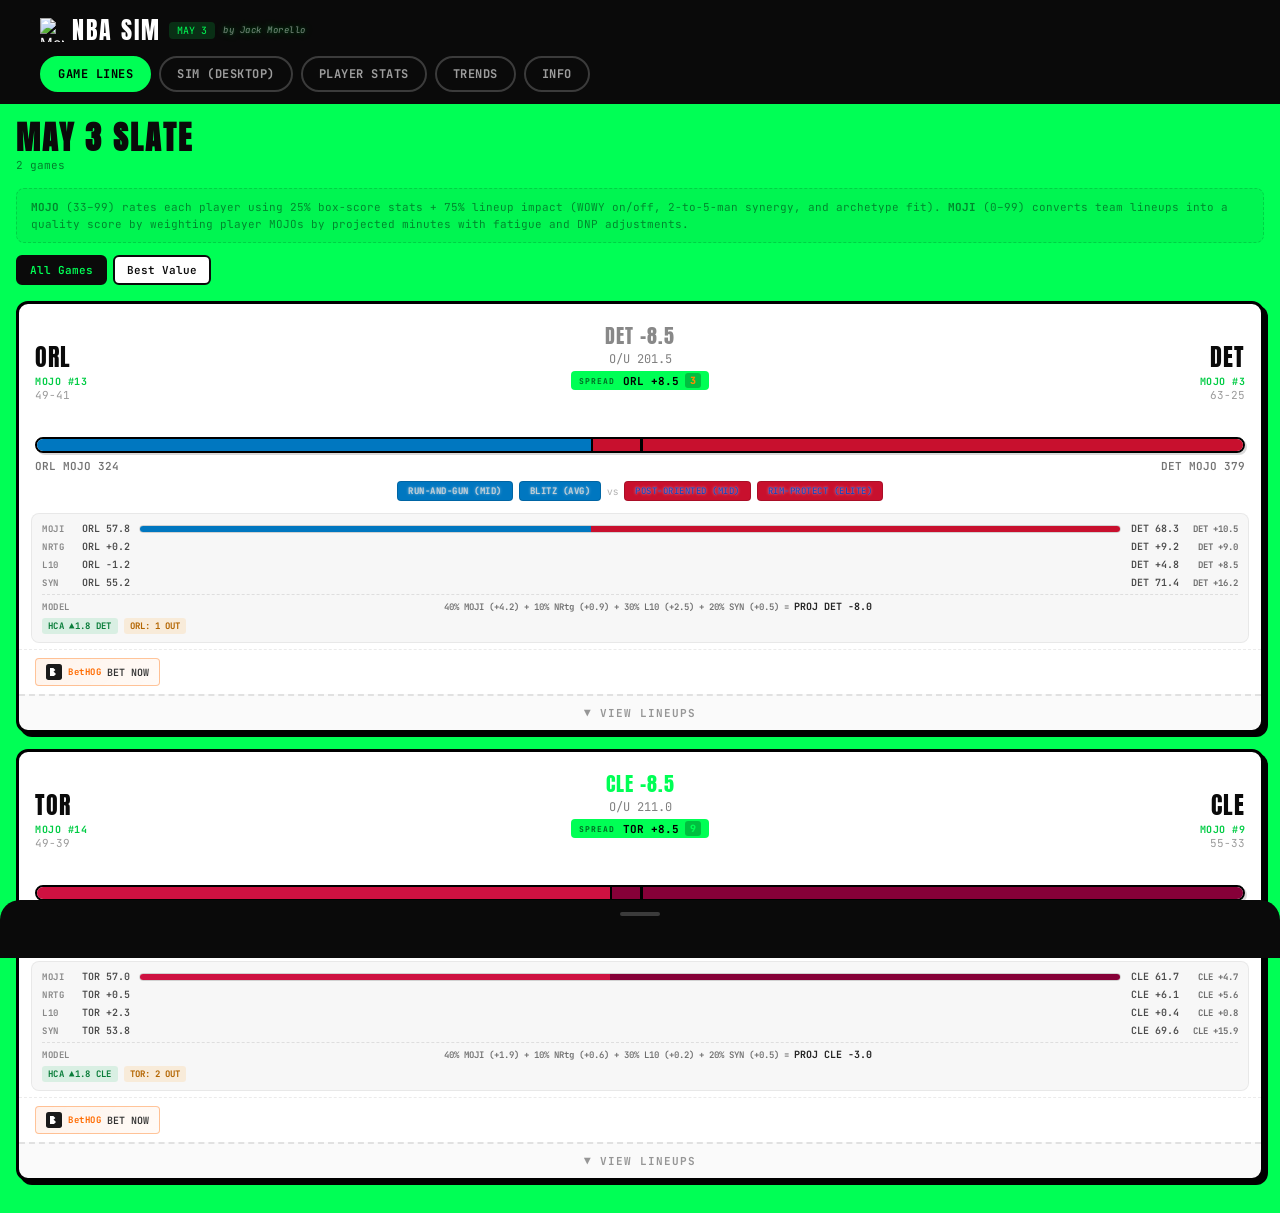
==== commit f9186758: "Daily trends refresh — May 03 09:50 AM PST" ====
--- a/index.html
+++ b/index.html
@@ -3912,7 +3912,7 @@
             </div>
         </div>
     </div>
-    <div class="matchup-card" data-conf="8" data-edge="5.0" data-total="211.5" data-idx="1">
+    <div class="matchup-card" data-conf="9" data-edge="5.5" data-total="211.0" data-idx="1">
         <div class="mc-header">
             <div class="mc-team mc-away">
                 <img src="https://cdn.nba.com/logos/nba/1610612761/global/L/logo.svg" class="mc-logo" alt="TOR" onerror="this.style.display='none'">
@@ -3923,11 +3923,11 @@
                 </div>
             </div>
             <div class="mc-center">
-                <div class="mc-spread ma-premium" style="color:#00FF55">CLE -8.0</div>
-                <div class="mc-total">O/U 211.5</div>
-                <div class="mc-pick ma-premium"><span class="pick-label">SPREAD</span> TOR +8.0 <span class="mc-conf-num" style="color:#00FF55">8</span></div>
-                <div class="mc-implied">TOR 102 — CLE 110</div>
-                <div class="mc-sim-proj ma-premium">CLE -3.0 (SIM) · EDGE 5.0 TOR</div>
+                <div class="mc-spread ma-premium" style="color:#00FF55">CLE -8.5</div>
+                <div class="mc-total">O/U 211.0</div>
+                <div class="mc-pick ma-premium"><span class="pick-label">SPREAD</span> TOR +8.5 <span class="mc-conf-num" style="color:#00FF55">9</span></div>
+                <div class="mc-implied">TOR 101 — CLE 110</div>
+                <div class="mc-sim-proj ma-premium">CLE -3.0 (SIM) · EDGE 5.5 TOR</div>
             </div>
             <div class="mc-team mc-home">
                 <div class="mc-team-info right">
@@ -4055,36 +4055,6 @@
             <span class="pr-mojo-range">72-77</span>
         </div>
     </div>
-    <div class="player-row starter player-gtd" onclick="openPlayerSheet(this)"
-         data-name="Brandon Ingram" data-arch="Small-Ball 4" data-mojo="66" data-range="63-74"
-         data-pts="21.9" data-ast="3.8" data-reb="5.7"
-         data-stl="0.8" data-blk="0.8" data-ts="56.6"
-         data-net="0.7" data-usg="26.9" data-mpg="34.0"
-         data-team="TOR" data-pid="1627742"
-         data-scoring-pct="44.0" data-playmaking-pct="11.0"
-         data-defense-pct="30.0" data-efficiency-pct="38.0"
-         data-impact-pct="4.0"
-         data-raw-mojo="64" data-solo-impact="71.23"
-         data-syn-score="52.58" data-fit-score="52.58"
-         data-inj-delta="-1"
-         data-waste="0.0" data-mojo-gap="18"
-         data-breakout="9.6" data-role-mismatch="0"
-         data-intel="LOAD-BEARER: TS +0.19%/USG% (54g) | Best: Handoff(1.111), Misc(0.600), OffRebound(1.250) | SchFit=1.00 | Wasted: Handoff(1.111)"
-         data-top-pairs="[&quot;C. Murray-Boyles (+54.1 SYN, 33 poss)&quot;, &quot;I. Quickley (+53.6 SYN, 49 poss)&quot;, &quot;S. Barnes (+52.4 SYN, 48 poss)&quot;]">
-        <img src="https://cdn.nba.com/headshots/nba/latest/260x190/1627742.png" class="pr-face" onerror="this.style.display='none'">
-        <div class="pr-info">
-            <span class="pr-name">B. Ingram <span class="rw-status-badge rw-gtd">GTD</span></span>
-            <span class="pr-meta">F ⚡ Small-Ball 4</span>
-        </div>
-        <div class="pr-stats">
-            <span>22p 4a 6r</span>
-            <span>34 mpg</span>
-        </div>
-        <div class="pr-mojo mojo-avg">
-            <span class="pr-mojo-num">66</span><span class="pr-inj-delta inj-down">-1</span>
-            <span class="pr-mojo-range">63-74</span>
-        </div>
-    </div>
     <div class="player-row starter " onclick="openPlayerSheet(this)"
          data-name="RJ Barrett" data-arch="Point Forward" data-mojo="62" data-range="59-73"
          data-pts="18.3" data-ast="3.4" data-reb="5.4"
@@ -4146,6 +4116,36 @@
         </div>
     </div>
     <div class="player-row starter " onclick="openPlayerSheet(this)"
+         data-name="Jamal Shead" data-arch="Floor General" data-mojo="57" data-range="52-67"
+         data-pts="6.9" data-ast="5.2" data-reb="2.0"
+         data-stl="1.0" data-blk="0.1" data-ts="49.2"
+         data-net="3.4" data-usg="15.8" data-mpg="22.1"
+         data-team="TOR" data-pid="1642347"
+         data-scoring-pct="21.0" data-playmaking-pct="24.0"
+         data-defense-pct="49.0" data-efficiency-pct="50.0"
+         data-impact-pct="25.0"
+         data-raw-mojo="53" data-solo-impact="54.05"
+         data-syn-score="57.68" data-fit-score="57.68"
+         data-inj-delta="-1"
+         data-waste="0.0" data-mojo-gap="11"
+         data-breakout="4.0" data-role-mismatch="0"
+         data-intel="DECAY: TS -1.15%/USG% (54g) | Best: Cut(1.467), PRBallHandler(0.746), Spotup(0.879) | SchFit=0.84"
+         data-top-pairs="[&quot;S. Mamukelashvili (+59.7 SYN, 25 poss)&quot;, &quot;I. Quickley (+58.2 SYN, 16 poss)&quot;, &quot;G. Dick (+57.7 SYN, 18 poss)&quot;]">
+        <img src="https://cdn.nba.com/headshots/nba/latest/260x190/1642347.png" class="pr-face" onerror="this.style.display='none'">
+        <div class="pr-info">
+            <span class="pr-name">J. Shead </span>
+            <span class="pr-meta">G 🧠 Floor General</span>
+        </div>
+        <div class="pr-stats">
+            <span>7p 5a 2r</span>
+            <span>22 mpg</span>
+        </div>
+        <div class="pr-mojo mojo-avg">
+            <span class="pr-mojo-num">57</span><span class="pr-inj-delta inj-down">-1</span>
+            <span class="pr-mojo-range">52-67</span>
+        </div>
+    </div>
+    <div class="player-row starter " onclick="openPlayerSheet(this)"
          data-name="Ja'Kobe Walter" data-arch="Combo Guard" data-mojo="45" data-range="36-61"
          data-pts="6.4" data-ast="1.0" data-reb="2.3"
          data-stl="0.9" data-blk="0.2" data-ts="57.0"
@@ -4206,36 +4206,6 @@
         </div>
     </div>
     <div class="player-row bench " onclick="openPlayerSheet(this)"
-         data-name="Jamal Shead" data-arch="Floor General" data-mojo="57" data-range="52-67"
-         data-pts="6.9" data-ast="5.2" data-reb="2.0"
-         data-stl="1.0" data-blk="0.1" data-ts="49.2"
-         data-net="3.4" data-usg="15.8" data-mpg="22.1"
-         data-team="TOR" data-pid="1642347"
-         data-scoring-pct="21.0" data-playmaking-pct="24.0"
-         data-defense-pct="49.0" data-efficiency-pct="50.0"
-         data-impact-pct="25.0"
-         data-raw-mojo="53" data-solo-impact="54.05"
-         data-syn-score="57.68" data-fit-score="57.68"
-         data-inj-delta="-1"
-         data-waste="0.0" data-mojo-gap="11"
-         data-breakout="4.0" data-role-mismatch="0"
-         data-intel="DECAY: TS -1.15%/USG% (54g) | Best: Cut(1.467), PRBallHandler(0.746), Spotup(0.879) | SchFit=0.84"
-         data-top-pairs="[&quot;S. Mamukelashvili (+59.7 SYN, 25 poss)&quot;, &quot;I. Quickley (+58.2 SYN, 16 poss)&quot;, &quot;G. Dick (+57.7 SYN, 18 poss)&quot;]">
-        <img src="https://cdn.nba.com/headshots/nba/latest/260x190/1642347.png" class="pr-face" onerror="this.style.display='none'">
-        <div class="pr-info">
-            <span class="pr-name">J. Shead </span>
-            <span class="pr-meta">G 🧠 Floor General</span>
-        </div>
-        <div class="pr-stats">
-            <span>7p 5a 2r</span>
-            <span>22 mpg</span>
-        </div>
-        <div class="pr-mojo mojo-avg">
-            <span class="pr-mojo-num">57</span><span class="pr-inj-delta inj-down">-1</span>
-            <span class="pr-mojo-range">52-67</span>
-        </div>
-    </div>
-    <div class="player-row bench " onclick="openPlayerSheet(this)"
          data-name="Sandro Mamukelashvili" data-arch="Stretch 5" data-mojo="60" data-range="56-68"
          data-pts="10.9" data-ast="1.8" data-reb="4.8"
          data-stl="0.7" data-blk="0.6" data-ts="62.7"
@@ -4413,6 +4383,36 @@
         <div class="pr-mojo mojo-low">
             <span class="pr-mojo-num">48</span><span class="pr-inj-delta inj-up">+3</span>
             <span class="pr-mojo-range">45-74</span>
+        </div>
+    </div>
+    <div class="player-row bench player-gtd" onclick="openPlayerSheet(this)"
+         data-name="Brandon Ingram" data-arch="Small-Ball 4" data-mojo="66" data-range="63-74"
+         data-pts="21.9" data-ast="3.8" data-reb="5.7"
+         data-stl="0.8" data-blk="0.8" data-ts="56.6"
+         data-net="0.7" data-usg="26.9" data-mpg="34.0"
+         data-team="TOR" data-pid="1627742"
+         data-scoring-pct="44.0" data-playmaking-pct="11.0"
+         data-defense-pct="30.0" data-efficiency-pct="38.0"
+         data-impact-pct="4.0"
+         data-raw-mojo="64" data-solo-impact="71.23"
+         data-syn-score="52.58" data-fit-score="52.58"
+         data-inj-delta="-1"
+         data-waste="0.0" data-mojo-gap="18"
+         data-breakout="9.6" data-role-mismatch="0"
+         data-intel="LOAD-BEARER: TS +0.19%/USG% (54g) | Best: Handoff(1.111), Misc(0.600), OffRebound(1.250) | SchFit=1.00 | Wasted: Handoff(1.111)"
+         data-top-pairs="[&quot;C. Murray-Boyles (+54.1 SYN, 33 poss)&quot;, &quot;I. Quickley (+53.6 SYN, 49 poss)&quot;, &quot;S. Barnes (+52.4 SYN, 48 poss)&quot;]">
+        <img src="https://cdn.nba.com/headshots/nba/latest/260x190/1627742.png" class="pr-face" onerror="this.style.display='none'">
+        <div class="pr-info">
+            <span class="pr-name">B. Ingram <span class="rw-status-badge rw-gtd">GTD</span></span>
+            <span class="pr-meta">F ⚡ Small-Ball 4</span>
+        </div>
+        <div class="pr-stats">
+            <span>22p 4a 6r</span>
+            <span>34 mpg</span>
+        </div>
+        <div class="pr-mojo mojo-avg">
+            <span class="pr-mojo-num">66</span><span class="pr-inj-delta inj-down">-1</span>
+            <span class="pr-mojo-range">63-74</span>
         </div>
     </div>
     <div class="player-row bench player-out" onclick="openPlayerSheet(this)"
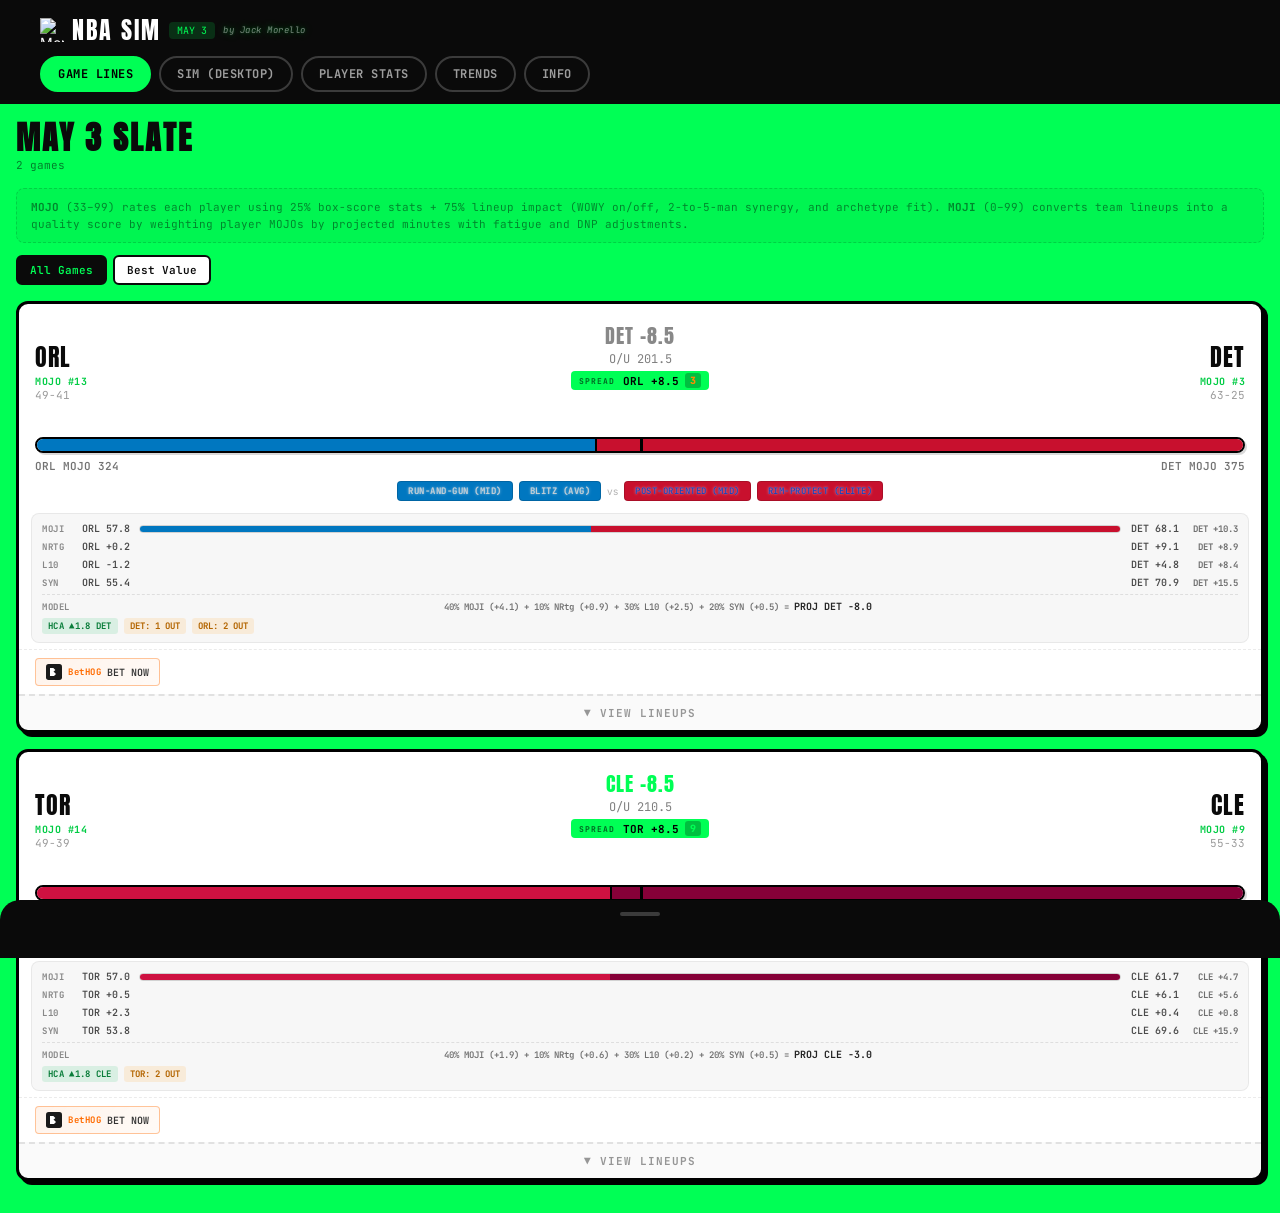
==== commit 9fcd6b9d: "Auto-update lines — May 03 12:15 PM PST" ====
--- a/index.html
+++ b/index.html
@@ -2921,13 +2921,13 @@
 
         <!-- Tug of war bar -->
         <div class="tow-bar">
-            <div class="tow-fill tow-away" style="width:46.1%; background:#0077C0;"></div>
-            <div class="tow-fill tow-home" style="width:53.9%; background:#C8102E;"></div>
+            <div class="tow-fill tow-away" style="width:46.4%; background:#0077C0;"></div>
+            <div class="tow-fill tow-home" style="width:53.6%; background:#C8102E;"></div>
             <div class="tow-mid"></div>
         </div>
         <div class="tow-labels">
             <span>ORL MOJO 324</span>
-            <span>DET MOJO 379</span>
+            <span>DET MOJO 375</span>
         </div>
 
         <!-- Schemes row -->
@@ -2949,38 +2949,38 @@
                     <div class="moji-bar-away" style="width:46%; background:#0077C0;"></div>
                     <div class="moji-bar-home" style="width:54%; background:#C8102E;"></div>
                 </div>
-                <span class="moji-val">DET 68.3</span>
-                <span class="moji-edge-sm">DET +10.5</span>
+                <span class="moji-val">DET 68.1</span>
+                <span class="moji-edge-sm">DET +10.3</span>
             </div>
             <div class="moji-row">
                 <span class="moji-label">NRtg</span>
                 <span class="moji-val">ORL +0.2</span>
                 <div class="moji-mid-spacer"></div>
-                <span class="moji-val">DET +9.2</span>
-                <span class="moji-edge-sm">DET +9.0</span>
+                <span class="moji-val">DET +9.1</span>
+                <span class="moji-edge-sm">DET +8.9</span>
             </div>
             <div class="moji-row">
                 <span class="moji-label">L10</span>
                 <span class="moji-val">ORL -1.2</span>
                 <div class="moji-mid-spacer"></div>
                 <span class="moji-val">DET +4.8</span>
-                <span class="moji-edge-sm">DET +8.5</span>
+                <span class="moji-edge-sm">DET +8.4</span>
             </div>
             <div class="moji-row">
                 <span class="moji-label">SYN</span>
-                <span class="moji-val">ORL 55.2</span>
+                <span class="moji-val">ORL 55.4</span>
                 <div class="moji-mid-spacer"></div>
-                <span class="moji-val">DET 71.4</span>
-                <span class="moji-edge-sm">DET +16.2</span>
+                <span class="moji-val">DET 70.9</span>
+                <span class="moji-edge-sm">DET +15.5</span>
             </div>
             <div class="moji-row moji-model-row ma-premium">
                 <span class="moji-label">MODEL</span>
-                <span class="moji-model-formula">40% MOJI (+4.2) + 10% NRtg (+0.9) + 30% L10 (+2.5) + 20% SYN (+0.5) = <strong>PROJ DET -8.0</strong></span>
+                <span class="moji-model-formula">40% MOJI (+4.1) + 10% NRtg (+0.9) + 30% L10 (+2.5) + 20% SYN (+0.5) = <strong>PROJ DET -8.0</strong></span>
             </div>
             <div class="moji-row moji-tags">
                 <span class="hca-badge">HCA ▲1.8 DET</span>
                 
-                <span class="out-badge">ORL: 1 OUT</span>
+                <span class="out-badge">DET: 1 OUT</span><span class="out-badge">ORL: 2 OUT</span>
             </div>
         </div>
 
@@ -3246,7 +3246,7 @@
         </div>
     </div>
     <div class="player-row bench " onclick="openPlayerSheet(this)"
-         data-name="Jevon Carter" data-arch="Combo Guard" data-mojo="49" data-range="46-74"
+         data-name="Jevon Carter" data-arch="Combo Guard" data-mojo="48" data-range="45-74"
          data-pts="5.8" data-ast="1.5" data-reb="1.5"
          data-stl="0.6" data-blk="0.2" data-ts="54.0"
          data-net="-3.9" data-usg="17.7" data-mpg="14.2"
@@ -3256,7 +3256,7 @@
          data-impact-pct="-133.0"
          data-raw-mojo="33" data-solo-impact="59.22"
          data-syn-score="48.2" data-fit-score="51.75"
-         data-inj-delta="4"
+         data-inj-delta="3"
          data-waste="0.0" data-mojo-gap="13"
          data-breakout="6.2" data-role-mismatch="0"
          data-intel="Best: Transition(1.522), Spotup(0.911), PRBallHandler(0.632) | SchFit=0.99"
@@ -3271,8 +3271,8 @@
             <span>14 mpg</span>
         </div>
         <div class="pr-mojo mojo-low">
-            <span class="pr-mojo-num">49</span><span class="pr-inj-delta inj-up">+4</span>
-            <span class="pr-mojo-range">46-74</span>
+            <span class="pr-mojo-num">48</span><span class="pr-inj-delta inj-up">+3</span>
+            <span class="pr-mojo-range">45-74</span>
         </div>
     </div>
     <div class="player-row bench " onclick="openPlayerSheet(this)"
@@ -3395,36 +3395,6 @@
             <span class="pr-mojo-range">34-62</span>
         </div>
     </div>
-    <div class="player-row bench player-gtd" onclick="openPlayerSheet(this)"
-         data-name="Jonathan Isaac" data-arch="Traditional PF" data-mojo="50" data-range="36-68"
-         data-pts="2.6" data-ast="0.4" data-reb="2.6"
-         data-stl="0.4" data-blk="0.6" data-ts="50.2"
-         data-net="-1.2" data-usg="11.9" data-mpg="10.2"
-         data-team="ORL" data-pid="1628371"
-         data-scoring-pct="12.0" data-playmaking-pct="3.0"
-         data-defense-pct="59.0" data-efficiency-pct="78.0"
-         data-impact-pct="-23.0"
-         data-raw-mojo="41" data-solo-impact="62.63"
-         data-syn-score="67.82" data-fit-score="67.76"
-         data-inj-delta="-1"
-         data-waste="0.0" data-mojo-gap="4"
-         data-breakout="3.2" data-role-mismatch="0"
-         data-intel="Best: Transition(1.267), OffRebound(1.111), Cut(1.263) | SchFit=0.87"
-         data-top-pairs="[&quot;W. Carter Jr. (+61.1 SYN, 18 poss)&quot;]">
-        <img src="https://cdn.nba.com/headshots/nba/latest/260x190/1628371.png" class="pr-face" onerror="this.style.display='none'">
-        <div class="pr-info">
-            <span class="pr-name">J. Isaac <span class="rw-status-badge rw-gtd">GTD</span></span>
-            <span class="pr-meta">F 🏋️ Traditional PF</span>
-        </div>
-        <div class="pr-stats">
-            <span>3p 0a 3r</span>
-            <span>10 mpg</span>
-        </div>
-        <div class="pr-mojo mojo-low">
-            <span class="pr-mojo-num">50</span><span class="pr-inj-delta inj-down">-1</span>
-            <span class="pr-mojo-range">36-68</span>
-        </div>
-    </div>
     <div class="player-row bench player-out" onclick="openPlayerSheet(this)"
          data-name="Franz Wagner" data-arch="Small-Ball 4" data-mojo="68" data-range="65-75"
          data-pts="21.3" data-ast="3.6" data-reb="5.8"
@@ -3455,12 +3425,42 @@
             <span class="pr-mojo-range">65-75</span>
         </div>
     </div>
+    <div class="player-row bench player-out" onclick="openPlayerSheet(this)"
+         data-name="Jonathan Isaac" data-arch="Traditional PF" data-mojo="51" data-range="36-68"
+         data-pts="2.6" data-ast="0.4" data-reb="2.6"
+         data-stl="0.4" data-blk="0.6" data-ts="50.2"
+         data-net="-1.2" data-usg="11.9" data-mpg="10.2"
+         data-team="ORL" data-pid="1628371"
+         data-scoring-pct="12.0" data-playmaking-pct="3.0"
+         data-defense-pct="59.0" data-efficiency-pct="78.0"
+         data-impact-pct="-23.0"
+         data-raw-mojo="41" data-solo-impact="62.63"
+         data-syn-score="67.82" data-fit-score="67.76"
+         data-inj-delta="0"
+         data-waste="0.0" data-mojo-gap="4"
+         data-breakout="3.2" data-role-mismatch="0"
+         data-intel="Best: Transition(1.267), OffRebound(1.111), Cut(1.263) | SchFit=0.87"
+         data-top-pairs="[&quot;W. Carter Jr. (+61.1 SYN, 18 poss)&quot;]">
+        <img src="https://cdn.nba.com/headshots/nba/latest/260x190/1628371.png" class="pr-face" onerror="this.style.display='none'">
+        <div class="pr-info">
+            <span class="pr-name">J. Isaac <span class="rw-status-badge rw-out">OUT</span></span>
+            <span class="pr-meta">F 🏋️ Traditional PF</span>
+        </div>
+        <div class="pr-stats">
+            <span>3p 0a 3r</span>
+            <span>10 mpg</span>
+        </div>
+        <div class="pr-mojo mojo-low">
+            <span class="pr-mojo-num">51</span>
+            <span class="pr-mojo-range">36-68</span>
+        </div>
+    </div>
             </div>
             <div class="lineup-half">
                 <div class="lineup-team-header" style="border-color:#C8102E">DET Pistons</div>
                 
     <div class="player-row starter " onclick="openPlayerSheet(this)"
-         data-name="Cade Cunningham" data-arch="Playmaking Guard" data-mojo="90" data-range="87-92"
+         data-name="Cade Cunningham" data-arch="Playmaking Guard" data-mojo="89" data-range="86-91"
          data-pts="25.2" data-ast="9.8" data-reb="5.8"
          data-stl="1.5" data-blk="0.9" data-ts="55.9"
          data-net="10.3" data-usg="30.1" data-mpg="35.2"
@@ -3470,7 +3470,7 @@
          data-impact-pct="35.0"
          data-raw-mojo="94" data-solo-impact="71.21"
          data-syn-score="80.36" data-fit-score="80.35"
-         data-inj-delta="0"
+         data-inj-delta="-1"
          data-waste="0.0" data-mojo-gap="13"
          data-breakout="5.3" data-role-mismatch="0"
          data-intel="LOAD-BEARER: TS +0.07%/USG% (48g) | Best: Misc(0.608), PRBallHandler(0.977), Postup(1.119) | SchFit=0.97"
@@ -3485,12 +3485,12 @@
             <span>35 mpg</span>
         </div>
         <div class="pr-mojo mojo-elite">
-            <span class="pr-mojo-num">90</span>
-            <span class="pr-mojo-range">87-92</span>
+            <span class="pr-mojo-num">89</span><span class="pr-inj-delta inj-down">-1</span>
+            <span class="pr-mojo-range">86-91</span>
         </div>
     </div>
     <div class="player-row starter " onclick="openPlayerSheet(this)"
-         data-name="Tobias Harris" data-arch="Stretch Forward" data-mojo="68" data-range="62-76"
+         data-name="Tobias Harris" data-arch="Stretch Forward" data-mojo="67" data-range="62-76"
          data-pts="13.4" data-ast="2.2" data-reb="5.3"
          data-stl="1.0" data-blk="0.3" data-ts="56.0"
          data-net="6.8" data-usg="18.0" data-mpg="28.6"
@@ -3500,7 +3500,7 @@
          data-impact-pct="30.0"
          data-raw-mojo="63" data-solo-impact="58.62"
          data-syn-score="79.27" data-fit-score="79.26"
-         data-inj-delta="0"
+         data-inj-delta="-1"
          data-waste="1.2" data-mojo-gap="6"
          data-breakout="13.5" data-role-mismatch="0"
          data-intel="LOAD-BEARER: TS +1.27%/USG% (38g) | Best: Postup(1.181), Spotup(1.181), Transition(1.103) | SchFit=0.96 | Wasted: Postup(1.181)"
@@ -3515,12 +3515,12 @@
             <span>29 mpg</span>
         </div>
         <div class="pr-mojo mojo-good">
-            <span class="pr-mojo-num">68</span>
+            <span class="pr-mojo-num">67</span><span class="pr-inj-delta inj-down">-1</span>
             <span class="pr-mojo-range">62-76</span>
         </div>
     </div>
     <div class="player-row starter " onclick="openPlayerSheet(this)"
-         data-name="Duncan Robinson" data-arch="Stretch Forward" data-mojo="67" data-range="58-79"
+         data-name="Duncan Robinson" data-arch="Stretch Forward" data-mojo="66" data-range="58-79"
          data-pts="12.0" data-ast="2.0" data-reb="2.6"
          data-stl="0.6" data-blk="0.3" data-ts="60.9"
          data-net="8.4" data-usg="15.0" data-mpg="28.0"
@@ -3530,7 +3530,7 @@
          data-impact-pct="39.0"
          data-raw-mojo="58" data-solo-impact="84.13"
          data-syn-score="78.79" data-fit-score="78.79"
-         data-inj-delta="0"
+         data-inj-delta="-1"
          data-waste="34.8" data-mojo-gap="-2"
          data-breakout="21.7" data-role-mismatch="0"
          data-intel="LOAD-BEARER: TS +0.62%/USG% (50g) | Best: Misc(1.238), Spotup(1.350), PRRollMan(1.292) | SchFit=1.22 | Wasted: Misc(1.238), PRRollMan(1.292)"
@@ -3544,8 +3544,8 @@
             <span>12p 2a 3r</span>
             <span>28 mpg</span>
         </div>
-        <div class="pr-mojo mojo-good">
-            <span class="pr-mojo-num">67</span>
+        <div class="pr-mojo mojo-avg">
+            <span class="pr-mojo-num">66</span><span class="pr-inj-delta inj-down">-1</span>
             <span class="pr-mojo-range">58-79</span>
         </div>
     </div>
@@ -3580,7 +3580,7 @@
         </div>
     </div>
     <div class="player-row starter " onclick="openPlayerSheet(this)"
-         data-name="Ausar Thompson" data-arch="Athletic Wing" data-mojo="74" data-range="69-77"
+         data-name="Ausar Thompson" data-arch="Athletic Wing" data-mojo="73" data-range="69-77"
          data-pts="10.2" data-ast="2.9" data-reb="5.9"
          data-stl="1.9" data-blk="0.9" data-ts="54.5"
          data-net="10.0" data-usg="17.2" data-mpg="25.6"
@@ -3590,7 +3590,7 @@
          data-impact-pct="39.0"
          data-raw-mojo="73" data-solo-impact="58.2"
          data-syn-score="79.86" data-fit-score="79.88"
-         data-inj-delta="0"
+         data-inj-delta="-1"
          data-waste="1.2" data-mojo-gap="5"
          data-breakout="7.4" data-role-mismatch="0"
          data-intel="LOAD-BEARER: TS -0.47%/USG% (48g) | Best: Misc(0.559), OffScreen(1.000), Transition(1.074) | SchFit=0.89"
@@ -3605,7 +3605,7 @@
             <span>26 mpg</span>
         </div>
         <div class="pr-mojo mojo-good">
-            <span class="pr-mojo-num">74</span>
+            <span class="pr-mojo-num">73</span><span class="pr-inj-delta inj-down">-1</span>
             <span class="pr-mojo-range">69-77</span>
         </div>
     </div>
@@ -3640,7 +3640,7 @@
         </div>
     </div>
     <div class="player-row bench " onclick="openPlayerSheet(this)"
-         data-name="Ronald Holland II" data-arch="3-and-D Wing" data-mojo="69" data-range="62-72"
+         data-name="Ronald Holland II" data-arch="3-and-D Wing" data-mojo="68" data-range="62-72"
          data-pts="8.3" data-ast="1.3" data-reb="4.3"
          data-stl="1.3" data-blk="0.3" data-ts="52.3"
          data-net="7.8" data-usg="18.4" data-mpg="20.3"
@@ -3650,7 +3650,7 @@
          data-impact-pct="40.0"
          data-raw-mojo="68" data-solo-impact="60.77"
          data-syn-score="67.77" data-fit-score="67.74"
-         data-inj-delta="0"
+         data-inj-delta="-1"
          data-waste="0.0" data-mojo-gap="8"
          data-breakout="6.7" data-role-mismatch="0"
          data-intel="DECAY: TS -0.96%/USG% (42g) | Best: Misc(0.656), Transition(1.315), OffRebound(1.000) | SchFit=0.87 | Wasted: Misc(0.656)"
@@ -3665,12 +3665,12 @@
             <span>20 mpg</span>
         </div>
         <div class="pr-mojo mojo-good">
-            <span class="pr-mojo-num">69</span>
+            <span class="pr-mojo-num">68</span><span class="pr-inj-delta inj-down">-1</span>
             <span class="pr-mojo-range">62-72</span>
         </div>
     </div>
     <div class="player-row bench " onclick="openPlayerSheet(this)"
-         data-name="Caris LeVert" data-arch="Slasher" data-mojo="57" data-range="50-67"
+         data-name="Caris LeVert" data-arch="Slasher" data-mojo="56" data-range="50-67"
          data-pts="7.2" data-ast="2.6" data-reb="1.8"
          data-stl="0.9" data-blk="0.6" data-ts="52.1"
          data-net="1.9" data-usg="17.3" data-mpg="19.3"
@@ -3680,7 +3680,7 @@
          data-impact-pct="17.0"
          data-raw-mojo="52" data-solo-impact="58.08"
          data-syn-score="53.65" data-fit-score="53.63"
-         data-inj-delta="0"
+         data-inj-delta="-1"
          data-waste="0.0" data-mojo-gap="10"
          data-breakout="4.1" data-role-mismatch="0"
          data-intel="DECAY: TS -0.66%/USG% (34g) | Best: Cut(1.588), Transition(1.132), Isolation(0.895) | SchFit=0.92"
@@ -3695,7 +3695,7 @@
             <span>19 mpg</span>
         </div>
         <div class="pr-mojo mojo-avg">
-            <span class="pr-mojo-num">57</span>
+            <span class="pr-mojo-num">56</span><span class="pr-inj-delta inj-down">-1</span>
             <span class="pr-mojo-range">50-67</span>
         </div>
     </div>
@@ -3730,7 +3730,7 @@
         </div>
     </div>
     <div class="player-row bench " onclick="openPlayerSheet(this)"
-         data-name="Daniss Jenkins" data-arch="Floor General" data-mojo="62" data-range="54-71"
+         data-name="Daniss Jenkins" data-arch="Floor General" data-mojo="61" data-range="54-71"
          data-pts="7.6" data-ast="2.9" data-reb="1.8"
          data-stl="0.8" data-blk="0.1" data-ts="50.5"
          data-net="5.2" data-usg="20.5" data-mpg="17.1"
@@ -3740,7 +3740,7 @@
          data-impact-pct="39.0"
          data-raw-mojo="56" data-solo-impact="58.59"
          data-syn-score="67.32" data-fit-score="67.31"
-         data-inj-delta="0"
+         data-inj-delta="-1"
          data-waste="0.0" data-mojo-gap="14"
          data-breakout="14.6" data-role-mismatch="0"
          data-intel="LOAD-BEARER: TS +1.26%/USG% (26g) | Best: OffScreen(1.231), Spotup(1.241), Isolation(0.950) | SchFit=0.94 | Wasted: OffScreen(1.231)"
@@ -3755,12 +3755,12 @@
             <span>17 mpg</span>
         </div>
         <div class="pr-mojo mojo-avg">
-            <span class="pr-mojo-num">62</span>
+            <span class="pr-mojo-num">61</span><span class="pr-inj-delta inj-down">-1</span>
             <span class="pr-mojo-range">54-71</span>
         </div>
     </div>
     <div class="player-row bench " onclick="openPlayerSheet(this)"
-         data-name="Paul Reed" data-arch="Athletic Wing" data-mojo="69" data-range="62-75"
+         data-name="Paul Reed" data-arch="Athletic Wing" data-mojo="68" data-range="62-75"
          data-pts="6.8" data-ast="1.1" data-reb="4.5"
          data-stl="0.9" data-blk="0.8" data-ts="63.4"
          data-net="8.9" data-usg="18.6" data-mpg="13.4"
@@ -3770,7 +3770,7 @@
          data-impact-pct="48.0"
          data-raw-mojo="67" data-solo-impact="69.25"
          data-syn-score="69.41" data-fit-score="69.41"
-         data-inj-delta="0"
+         data-inj-delta="-1"
          data-waste="31.5" data-mojo-gap="22"
          data-breakout="16.7" data-role-mismatch="1"
          data-intel="Best: Spotup(1.333), PRRollMan(1.395), Transition(1.091) | SchFit=1.05 | Wasted: PRRollMan(1.395)"
@@ -3785,7 +3785,7 @@
             <span>13 mpg</span>
         </div>
         <div class="pr-mojo mojo-good">
-            <span class="pr-mojo-num">69</span>
+            <span class="pr-mojo-num">68</span><span class="pr-inj-delta inj-down">-1</span>
             <span class="pr-mojo-range">62-75</span>
         </div>
     </div>
@@ -3879,7 +3879,7 @@
             <span class="pr-mojo-range">56-68</span>
         </div>
     </div>
-    <div class="player-row bench player-gtd" onclick="openPlayerSheet(this)"
+    <div class="player-row bench player-out" onclick="openPlayerSheet(this)"
          data-name="Kevin Huerter" data-arch="Stretch Forward" data-mojo="53" data-range="48-65"
          data-pts="10.0" data-ast="2.4" data-reb="3.5"
          data-stl="0.8" data-blk="0.6" data-ts="55.5"
@@ -3897,7 +3897,7 @@
          data-top-pairs="[]">
         <img src="https://cdn.nba.com/headshots/nba/latest/260x190/1628989.png" class="pr-face" onerror="this.style.display='none'">
         <div class="pr-info">
-            <span class="pr-name">K. Huerter <span class="rw-status-badge rw-gtd">GTD</span></span>
+            <span class="pr-name">K. Huerter <span class="rw-status-badge rw-out">OUT</span></span>
             <span class="pr-meta">G-F 📐 Stretch Forward</span>
         </div>
         <div class="pr-stats">
@@ -3912,7 +3912,7 @@
             </div>
         </div>
     </div>
-    <div class="matchup-card" data-conf="9" data-edge="5.5" data-total="211.0" data-idx="1">
+    <div class="matchup-card" data-conf="9" data-edge="5.5" data-total="210.5" data-idx="1">
         <div class="mc-header">
             <div class="mc-team mc-away">
                 <img src="https://cdn.nba.com/logos/nba/1610612761/global/L/logo.svg" class="mc-logo" alt="TOR" onerror="this.style.display='none'">
@@ -3924,7 +3924,7 @@
             </div>
             <div class="mc-center">
                 <div class="mc-spread ma-premium" style="color:#00FF55">CLE -8.5</div>
-                <div class="mc-total">O/U 211.0</div>
+                <div class="mc-total">O/U 210.5</div>
                 <div class="mc-pick ma-premium"><span class="pick-label">SPREAD</span> TOR +8.5 <span class="mc-conf-num" style="color:#00FF55">9</span></div>
                 <div class="mc-implied">TOR 101 — CLE 110</div>
                 <div class="mc-sim-proj ma-premium">CLE -3.0 (SIM) · EDGE 5.5 TOR</div>
@@ -4952,7 +4952,7 @@
                     <span class="prop-name">C. Cunningham</span>
                     <span class="prop-team-opp">DET vs ORL</span>
                 </div>
-                <div class="prop-meta">🎯 Playmaking Guard · <span style="color:var(--green)">MOJO 90</span></div>
+                <div class="prop-meta">🎯 Playmaking Guard · <span style="color:var(--green)">MOJO 89</span></div>
             </div>
             <div class="stat-summary-box">
                 <span class="stat-summary-line">25.2p | 9.8a | 5.8r</span>
@@ -5060,7 +5060,7 @@
                     <span class="prop-name">A. Thompson</span>
                     <span class="prop-team-opp">DET vs ORL</span>
                 </div>
-                <div class="prop-meta">💨 Athletic Wing · <span style="color:var(--amber)">MOJO 74</span></div>
+                <div class="prop-meta">💨 Athletic Wing · <span style="color:var(--amber)">MOJO 73</span></div>
             </div>
             <div class="stat-summary-box">
                 <span class="stat-summary-line">10.2p | 2.9a | 5.9r</span>
@@ -5101,31 +5101,8 @@
         </div>
         </div>
     </div>
-    <div class="stat-spotlight-card" style="border-left: 3px solid #C8102E;">
+    <div class="stat-spotlight-card" style="border-left: 3px solid #CE1141;">
         <div class="prop-rank-num">7</div>
-        <div class="prop-row">
-            <img src="https://cdn.nba.com/headshots/nba/latest/260x190/1641842.png" class="prop-face" onerror="this.style.display='none'">
-            <div class="prop-info">
-                <div class="prop-name-row">
-                    <span class="prop-name">R. Holland II</span>
-                    <span class="prop-team-opp">DET vs ORL</span>
-                </div>
-                <div class="prop-meta">🔒 3-and-D Wing · <span style="color:var(--amber)">MOJO 69</span></div>
-            </div>
-            <div class="stat-summary-box">
-                <span class="stat-summary-line">8.3p | 1.3a | 4.3r</span>
-                <span class="stat-matchup-badge" style="color:#7FFF00;background:rgba(127,255,0,0.1)">GOOD</span>
-            </div>
-        </div>
-        <div class="prop-bottom">
-            <div class="prop-edge" style="color:rgba(255,255,255,0.3)">DRTG 113</div>
-            
-            <div class="prop-note">Avg 8.3 pts // 52% TS vs 113 DRTG // 🔥 HEATING UP (5G)</div>
-            
-        </div>
-    </div>
-    <div class="stat-spotlight-card" style="border-left: 3px solid #CE1141;">
-        <div class="prop-rank-num">8</div>
         <div class="prop-row">
             <img src="https://cdn.nba.com/headshots/nba/latest/260x190/1627742.png" class="prop-face" onerror="this.style.display='none'">
             <div class="prop-info">
@@ -5149,6 +5126,29 @@
             <span class="l5-val l5-neutral">22</span><span class="l5-val l5-neutral">31</span><span class="l5-val l5-neutral">13</span><span class="l5-val l5-neutral">13</span><span class="l5-val l5-neutral">33</span>
             <span class="l5-hit-rate">L5 avg: 22</span>
         </div>
+        </div>
+    </div>
+    <div class="stat-spotlight-card" style="border-left: 3px solid #C8102E;">
+        <div class="prop-rank-num">8</div>
+        <div class="prop-row">
+            <img src="https://cdn.nba.com/headshots/nba/latest/260x190/1641842.png" class="prop-face" onerror="this.style.display='none'">
+            <div class="prop-info">
+                <div class="prop-name-row">
+                    <span class="prop-name">R. Holland II</span>
+                    <span class="prop-team-opp">DET vs ORL</span>
+                </div>
+                <div class="prop-meta">🔒 3-and-D Wing · <span style="color:var(--amber)">MOJO 68</span></div>
+            </div>
+            <div class="stat-summary-box">
+                <span class="stat-summary-line">8.3p | 1.3a | 4.3r</span>
+                <span class="stat-matchup-badge" style="color:#7FFF00;background:rgba(127,255,0,0.1)">GOOD</span>
+            </div>
+        </div>
+        <div class="prop-bottom">
+            <div class="prop-edge" style="color:rgba(255,255,255,0.3)">DRTG 113</div>
+            
+            <div class="prop-note">Avg 8.3 pts // 52% TS vs 113 DRTG // 🔥 HEATING UP (5G)</div>
+            
         </div>
     </div>
     <div class="stat-spotlight-card" style="border-left: 3px solid #C8102E;">
@@ -5160,7 +5160,7 @@
                     <span class="prop-name">T. Harris</span>
                     <span class="prop-team-opp">DET vs ORL</span>
                 </div>
-                <div class="prop-meta">📐 Stretch Forward · <span style="color:var(--amber)">MOJO 68</span></div>
+                <div class="prop-meta">📐 Stretch Forward · <span style="color:var(--amber)">MOJO 67</span></div>
             </div>
             <div class="stat-summary-box">
                 <span class="stat-summary-line">13.4p | 2.2a | 5.3r</span>
@@ -5183,7 +5183,7 @@
                     <span class="prop-name">D. Robinson</span>
                     <span class="prop-team-opp">DET vs ORL</span>
                 </div>
-                <div class="prop-meta">📐 Stretch Forward · <span style="color:var(--amber)">MOJO 67</span></div>
+                <div class="prop-meta">📐 Stretch Forward · <span style="color:rgba(255,255,255,0.5)">MOJO 66</span></div>
             </div>
             <div class="stat-summary-box">
                 <span class="stat-summary-line">12.0p | 2.0a | 2.6r</span>
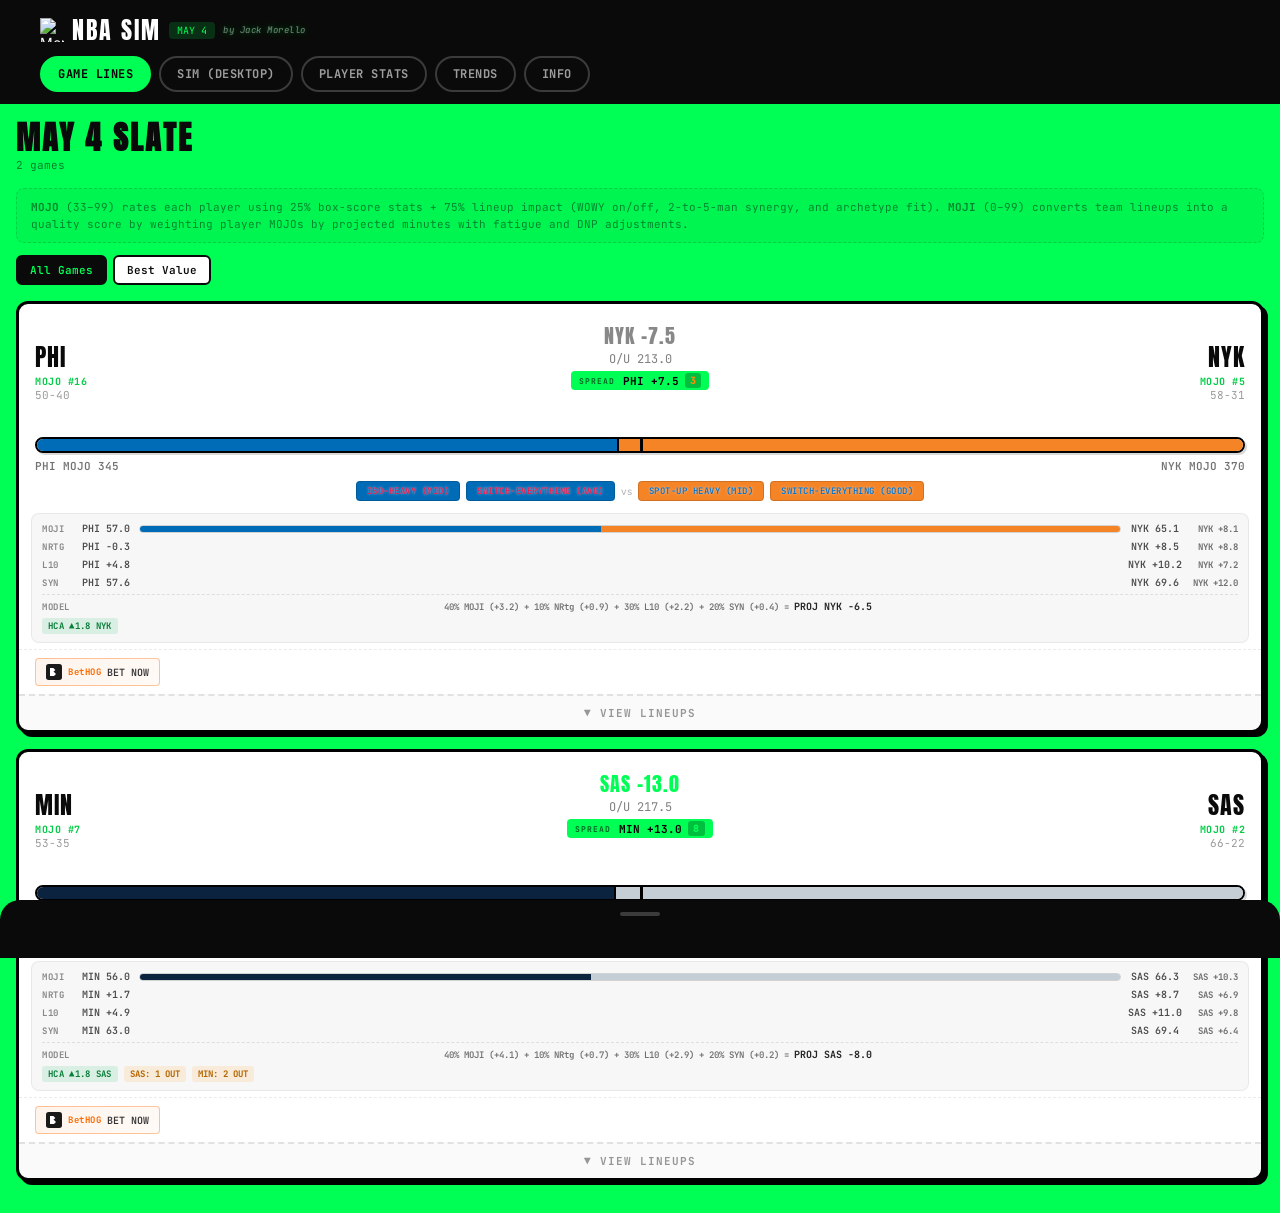
==== commit 14e62dba: "Auto-update lines — May 04 02:42 AM PST" ====
--- a/index.html
+++ b/index.html
@@ -3,7 +3,7 @@
 <head>
     <meta charset="UTF-8">
     <meta name="viewport" content="width=device-width, initial-scale=1.0, maximum-scale=1.0, user-scalable=no">
-    <title>NBA SIM // MAY 3</title>
+    <title>NBA SIM // MAY 4</title>
     <link rel="icon" type="image/svg+xml" href="/favicon.svg">
     <link rel="icon" type="image/png" sizes="32x32" href="/favicon-32.png">
     <link rel="apple-touch-icon" sizes="180x180" href="/apple-touch-icon.png">
@@ -2853,7 +2853,7 @@
                 <div class="logo">
                     <img src="/favicon.svg" alt="Morello Sims" style="width:24px;height:24px;">
                     <span class="logo-text">NBA SIM</span>
-                    <span class="logo-date">MAY 3</span>
+                    <span class="logo-date">MAY 4</span>
                     <span class="logo-credit">by Jack Morello</span>
                 </div>
                 <div class="top-picks">
@@ -2880,7 +2880,7 @@
         <!-- SLATE TAB -->
         <div class="tab-content active" id="tab-slate">
             <div class="section-header">
-                <h2>MAY 3 SLATE</h2>
+                <h2>MAY 4 SLATE</h2>
                 <span class="section-sub">2 games</span>
             </div>
             <div class="proj-disclaimer" style="margin-bottom:12px">
@@ -2892,51 +2892,51 @@
             </div>
             <div class="matchup-list" id="matchupList">
                 
-    <div class="matchup-card" data-conf="3" data-edge="0.5" data-total="201.5" data-idx="0">
+    <div class="matchup-card" data-conf="3" data-edge="1.0" data-total="213.0" data-idx="0">
         <div class="mc-header">
             <div class="mc-team mc-away">
-                <img src="https://cdn.nba.com/logos/nba/1610612753/global/L/logo.svg" class="mc-logo" alt="ORL" onerror="this.style.display='none'">
+                <img src="https://cdn.nba.com/logos/nba/1610612755/global/L/logo.svg" class="mc-logo" alt="PHI" onerror="this.style.display='none'">
                 <div class="mc-team-info">
-                    <span class="mc-abbr">ORL</span>
-                    <span class="mc-mojo-rank">MOJO #13</span>
-                    <span class="mc-record">49-41</span>
+                    <span class="mc-abbr">PHI</span>
+                    <span class="mc-mojo-rank">MOJO #16</span>
+                    <span class="mc-record">50-40</span>
                 </div>
             </div>
             <div class="mc-center">
-                <div class="mc-spread ma-premium" style="color:#888">DET -8.5</div>
-                <div class="mc-total">O/U 201.5</div>
-                <div class="mc-pick ma-premium"><span class="pick-label">SPREAD</span> ORL +8.5 <span class="mc-conf-num" style="color:#FF8C00">3</span></div>
-                <div class="mc-implied">ORL 96 — DET 105</div>
-                <div class="mc-sim-proj ma-premium">DET -8.0 (SIM) · EDGE 0.5 ORL</div>
+                <div class="mc-spread ma-premium" style="color:#888">NYK -7.5</div>
+                <div class="mc-total">O/U 213.0</div>
+                <div class="mc-pick ma-premium"><span class="pick-label">SPREAD</span> PHI +7.5 <span class="mc-conf-num" style="color:#FF8C00">3</span></div>
+                <div class="mc-implied">PHI 103 — NYK 110</div>
+                <div class="mc-sim-proj ma-premium">NYK -6.5 (SIM) · EDGE 1.0 PHI</div>
             </div>
             <div class="mc-team mc-home">
                 <div class="mc-team-info right">
-                    <span class="mc-abbr">DET</span>
-                    <span class="mc-mojo-rank">MOJO #3</span>
-                    <span class="mc-record">63-25</span>
+                    <span class="mc-abbr">NYK</span>
+                    <span class="mc-mojo-rank">MOJO #5</span>
+                    <span class="mc-record">58-31</span>
                 </div>
-                <img src="https://cdn.nba.com/logos/nba/1610612765/global/L/logo.svg" class="mc-logo" alt="DET" onerror="this.style.display='none'">
+                <img src="https://cdn.nba.com/logos/nba/1610612752/global/L/logo.svg" class="mc-logo" alt="NYK" onerror="this.style.display='none'">
             </div>
         </div>
 
         <!-- Tug of war bar -->
         <div class="tow-bar">
-            <div class="tow-fill tow-away" style="width:46.4%; background:#0077C0;"></div>
-            <div class="tow-fill tow-home" style="width:53.6%; background:#C8102E;"></div>
+            <div class="tow-fill tow-away" style="width:48.3%; background:#006BB6;"></div>
+            <div class="tow-fill tow-home" style="width:51.7%; background:#F58426;"></div>
             <div class="tow-mid"></div>
         </div>
         <div class="tow-labels">
-            <span>ORL MOJO 324</span>
-            <span>DET MOJO 375</span>
+            <span>PHI MOJO 345</span>
+            <span>NYK MOJO 370</span>
         </div>
 
         <!-- Schemes row -->
         <div class="mc-schemes">
-            <div class="scheme-tag" style="background:#0077C0; color:#C4CED4">Run-and-Gun (Mid)</div>
-            <div class="scheme-tag" style="background:#0077C0; color:#C4CED4">Blitz (Avg)</div>
+            <div class="scheme-tag" style="background:#006BB6; color:#ED174C">ISO-Heavy (Mid)</div>
+            <div class="scheme-tag" style="background:#006BB6; color:#ED174C">Switch-Everything (Avg)</div>
             <div class="scheme-divider">vs</div>
-            <div class="scheme-tag" style="background:#C8102E; color:#1D42BA">Post-Oriented (Mid)</div>
-            <div class="scheme-tag" style="background:#C8102E; color:#1D42BA">Rim-Protect (Elite)</div>
+            <div class="scheme-tag" style="background:#F58426; color:#0072CE">Spot-Up Heavy (Mid)</div>
+            <div class="scheme-tag" style="background:#F58426; color:#0072CE">Switch-Everything (Good)</div>
         </div>
 
         <!-- MOJI Breakdown -->
@@ -2944,43 +2944,43 @@
         <div class="moji-breakdown">
             <div class="moji-row">
                 <span class="moji-label">MOJI</span>
-                <span class="moji-val">ORL 57.8</span>
+                <span class="moji-val">PHI 57.0</span>
                 <div class="moji-bar-mini">
-                    <div class="moji-bar-away" style="width:46%; background:#0077C0;"></div>
-                    <div class="moji-bar-home" style="width:54%; background:#C8102E;"></div>
+                    <div class="moji-bar-away" style="width:47%; background:#006BB6;"></div>
+                    <div class="moji-bar-home" style="width:53%; background:#F58426;"></div>
                 </div>
-                <span class="moji-val">DET 68.1</span>
-                <span class="moji-edge-sm">DET +10.3</span>
+                <span class="moji-val">NYK 65.1</span>
+                <span class="moji-edge-sm">NYK +8.1</span>
             </div>
             <div class="moji-row">
                 <span class="moji-label">NRtg</span>
-                <span class="moji-val">ORL +0.2</span>
+                <span class="moji-val">PHI -0.3</span>
                 <div class="moji-mid-spacer"></div>
-                <span class="moji-val">DET +9.1</span>
-                <span class="moji-edge-sm">DET +8.9</span>
+                <span class="moji-val">NYK +8.5</span>
+                <span class="moji-edge-sm">NYK +8.8</span>
             </div>
             <div class="moji-row">
                 <span class="moji-label">L10</span>
-                <span class="moji-val">ORL -1.2</span>
+                <span class="moji-val">PHI +4.8</span>
                 <div class="moji-mid-spacer"></div>
-                <span class="moji-val">DET +4.8</span>
-                <span class="moji-edge-sm">DET +8.4</span>
+                <span class="moji-val">NYK +10.2</span>
+                <span class="moji-edge-sm">NYK +7.2</span>
             </div>
             <div class="moji-row">
                 <span class="moji-label">SYN</span>
-                <span class="moji-val">ORL 55.4</span>
+                <span class="moji-val">PHI 57.6</span>
                 <div class="moji-mid-spacer"></div>
-                <span class="moji-val">DET 70.9</span>
-                <span class="moji-edge-sm">DET +15.5</span>
+                <span class="moji-val">NYK 69.6</span>
+                <span class="moji-edge-sm">NYK +12.0</span>
             </div>
             <div class="moji-row moji-model-row ma-premium">
                 <span class="moji-label">MODEL</span>
-                <span class="moji-model-formula">40% MOJI (+4.1) + 10% NRtg (+0.9) + 30% L10 (+2.5) + 20% SYN (+0.5) = <strong>PROJ DET -8.0</strong></span>
+                <span class="moji-model-formula">40% MOJI (+3.2) + 10% NRtg (+0.9) + 30% L10 (+2.2) + 20% SYN (+0.4) = <strong>PROJ NYK -6.5</strong></span>
             </div>
             <div class="moji-row moji-tags">
-                <span class="hca-badge">HCA ▲1.8 DET</span>
+                <span class="hca-badge">HCA ▲1.8 NYK</span>
                 
-                <span class="out-badge">DET: 1 OUT</span><span class="out-badge">ORL: 2 OUT</span>
+                
             </div>
         </div>
 
@@ -3003,960 +3003,960 @@
         <!-- Expanded lineup section -->
         <div class="mc-expanded" style="display:none">
             <div class="lineup-half">
-                <div class="lineup-team-header" style="border-color:#0077C0">ORL Magic</div>
+                <div class="lineup-team-header" style="border-color:#006BB6">PHI 76ers</div>
                 
     <div class="player-row starter " onclick="openPlayerSheet(this)"
-         data-name="Paolo Banchero" data-arch="Small-Ball 4" data-mojo="65" data-range="62-67"
-         data-pts="22.0" data-ast="5.0" data-reb="8.6"
-         data-stl="0.7" data-blk="0.6" data-ts="56.3"
-         data-net="-0.3" data-usg="27.4" data-mpg="34.9"
-         data-team="ORL" data-pid="1631094"
-         data-scoring-pct="43.0" data-playmaking-pct="15.0"
-         data-defense-pct="26.0" data-efficiency-pct="36.0"
-         data-impact-pct="-1.0"
-         data-raw-mojo="65" data-solo-impact="38.17"
-         data-syn-score="45.05" data-fit-score="45.04"
+         data-name="Tyrese Maxey" data-arch="Scoring Guard" data-mojo="76" data-range="73-78"
+         data-pts="29.0" data-ast="6.7" data-reb="4.1"
+         data-stl="2.0" data-blk="0.8" data-ts="58.9"
+         data-net="1.2" data-usg="28.9" data-mpg="38.3"
+         data-team="PHI" data-pid="1630178"
+         data-scoring-pct="47.0" data-playmaking-pct="16.0"
+         data-defense-pct="46.0" data-efficiency-pct="32.0"
+         data-impact-pct="6.0"
+         data-raw-mojo="79" data-solo-impact="50.67"
+         data-syn-score="56.25" data-fit-score="56.25"
          data-inj-delta="0"
-         data-waste="0.0" data-mojo-gap="28"
-         data-breakout="12.3" data-role-mismatch="0"
-         data-intel="LOAD-BEARER: TS +0.57%/USG% (40g) | Best: OffRebound(1.565), Handoff(1.083), Postup(1.060) | SchFit=0.97 | Wasted: OffRebound(1.565)"
-         data-top-pairs="[&quot;J. Suggs (+67.4 SYN, 35 poss)&quot;, &quot;F. Wagner (+54.3 SYN, 40 poss)&quot;, &quot;G. Bitadze (+46.7 SYN, 19 poss)&quot;]">
-        <img src="https://cdn.nba.com/headshots/nba/latest/260x190/1631094.png" class="pr-face" onerror="this.style.display='none'">
+         data-waste="0.0" data-mojo-gap="26"
+         data-breakout="22.9" data-role-mismatch="0"
+         data-intel="LOAD-BEARER: TS +0.59%/USG% (54g) | Best: Misc(0.966), OffScreen(1.308), Handoff(1.158) | SchFit=1.12 | Wasted: Misc(0.966), OffScreen(1.308), Handoff(1.158), Cut(1.526)"
+         data-top-pairs="[&quot;J. Embiid (+69.9 SYN, 57 poss)&quot;, &quot;J. McCain (+65.9 SYN, 21 poss)&quot;, &quot;P. George (+55.1 SYN, 50 poss)&quot;]">
+        <img src="https://cdn.nba.com/headshots/nba/latest/260x190/1630178.png" class="pr-face" onerror="this.style.display='none'">
         <div class="pr-info">
-            <span class="pr-name">P. Banchero </span>
-            <span class="pr-meta">F ⚡ Small-Ball 4</span>
+            <span class="pr-name">T. Maxey </span>
+            <span class="pr-meta">G ⚡ Scoring Guard</span>
         </div>
         <div class="pr-stats">
-            <span>22p 5a 9r</span>
-            <span>35 mpg</span>
-        </div>
-        <div class="pr-mojo mojo-avg">
-            <span class="pr-mojo-num">65</span>
-            <span class="pr-mojo-range">62-67</span>
+            <span>29p 7a 4r</span>
+            <span>38 mpg</span>
+        </div>
+        <div class="pr-mojo mojo-good">
+            <span class="pr-mojo-num">76</span>
+            <span class="pr-mojo-range">73-78</span>
         </div>
     </div>
     <div class="player-row starter " onclick="openPlayerSheet(this)"
-         data-name="Desmond Bane" data-arch="Sharpshooter" data-mojo="68" data-range="65-73"
-         data-pts="20.4" data-ast="4.1" data-reb="4.2"
-         data-stl="1.0" data-blk="0.5" data-ts="60.6"
-         data-net="2.1" data-usg="22.6" data-mpg="34.2"
-         data-team="ORL" data-pid="1630217"
-         data-scoring-pct="41.0" data-playmaking-pct="12.0"
-         data-defense-pct="42.0" data-efficiency-pct="41.0"
-         data-impact-pct="11.0"
-         data-raw-mojo="67" data-solo-impact="61.09"
-         data-syn-score="53.61" data-fit-score="53.6"
+         data-name="VJ Edgecombe" data-arch="Defensive Specialist" data-mojo="64" data-range="60-75"
+         data-pts="15.3" data-ast="3.9" data-reb="5.5"
+         data-stl="1.5" data-blk="0.5" data-ts="53.5"
+         data-net="0.1" data-usg="19.1" data-mpg="35.1"
+         data-team="PHI" data-pid="1642845"
+         data-scoring-pct="37.0" data-playmaking-pct="14.0"
+         data-defense-pct="34.0" data-efficiency-pct="43.0"
+         data-impact-pct="1.0"
+         data-raw-mojo="58" data-solo-impact="85.44"
+         data-syn-score="52.12" data-fit-score="52.1"
          data-inj-delta="0"
-         data-waste="6.3" data-mojo-gap="18"
-         data-breakout="11.9" data-role-mismatch="0"
-         data-intel="LOAD-BEARER: TS +0.89%/USG% (51g) | Best: Cut(1.606), PRBallHandler(0.959), Misc(0.571) | SchFit=1.05 | Wasted: Cut(1.606)"
-         data-top-pairs="[&quot;J. Suggs (+62.9 SYN, 44 poss)&quot;, &quot;A. Black (+57.6 SYN, 43 poss)&quot;, &quot;W. Carter Jr. (+55.6 SYN, 50 poss)&quot;]">
-        <img src="https://cdn.nba.com/headshots/nba/latest/260x190/1630217.png" class="pr-face" onerror="this.style.display='none'">
+         data-waste="0.0" data-mojo-gap="6"
+         data-breakout="4.4" data-role-mismatch="0"
+         data-intel="LOAD-BEARER: TS -0.41%/USG% (52g) | Best: Misc(0.667), Cut(1.478), PRRollMan(1.192) | SchFit=0.94 | Wasted: Misc(0.667)"
+         data-top-pairs="[&quot;P. George (+55.9 SYN, 51 poss)&quot;, &quot;J. Embiid (+55.2 SYN, 53 poss)&quot;, &quot;T. Maxey (+54.9 SYN, 56 poss)&quot;]">
+        <img src="https://cdn.nba.com/headshots/nba/latest/260x190/1642845.png" class="pr-face" onerror="this.style.display='none'">
         <div class="pr-info">
-            <span class="pr-name">D. Bane </span>
-            <span class="pr-meta">G 🎯 Sharpshooter</span>
+            <span class="pr-name">V. Edgecombe </span>
+            <span class="pr-meta">G 🛡️ Defensive Specialist</span>
         </div>
         <div class="pr-stats">
-            <span>20p 4a 4r</span>
-            <span>34 mpg</span>
-        </div>
-        <div class="pr-mojo mojo-good">
-            <span class="pr-mojo-num">68</span>
-            <span class="pr-mojo-range">65-73</span>
+            <span>15p 4a 6r</span>
+            <span>35 mpg</span>
+        </div>
+        <div class="pr-mojo mojo-avg">
+            <span class="pr-mojo-num">64</span>
+            <span class="pr-mojo-range">60-75</span>
         </div>
     </div>
     <div class="player-row starter " onclick="openPlayerSheet(this)"
-         data-name="Wendell Carter Jr." data-arch="Stretch 5" data-mojo="61" data-range="58-68"
-         data-pts="11.5" data-ast="2.1" data-reb="7.6"
-         data-stl="0.8" data-blk="0.6" data-ts="60.7"
-         data-net="1.8" data-usg="15.3" data-mpg="29.5"
-         data-team="ORL" data-pid="1628976"
-         data-scoring-pct="31.0" data-playmaking-pct="9.0"
-         data-defense-pct="40.0" data-efficiency-pct="55.0"
-         data-impact-pct="9.0"
-         data-raw-mojo="58" data-solo-impact="50.85"
-         data-syn-score="54.64" data-fit-score="54.64"
-         data-inj-delta="-1"
-         data-waste="33.0" data-mojo-gap="8"
-         data-breakout="11.7" data-role-mismatch="0"
-         data-intel="DECAY: TS -1.21%/USG% (49g) | Best: OffRebound(1.355), Transition(1.339), PRRollMan(1.111) | SchFit=0.95 | Wasted: OffRebound(1.355)"
-         data-top-pairs="[&quot;J. Suggs (+64.4 SYN, 36 poss)&quot;, &quot;J. Isaac (+61.1 SYN, 18 poss)&quot;, &quot;D. Bane (+55.6 SYN, 50 poss)&quot;]">
-        <img src="https://cdn.nba.com/headshots/nba/latest/260x190/1628976.png" class="pr-face" onerror="this.style.display='none'">
+         data-name="Kelly Oubre Jr." data-arch="Stretch Forward" data-mojo="58" data-range="54-68"
+         data-pts="14.5" data-ast="1.8" data-reb="4.7"
+         data-stl="1.3" data-blk="0.5" data-ts="58.8"
+         data-net="-0.3" data-usg="17.6" data-mpg="32.8"
+         data-team="PHI" data-pid="1626162"
+         data-scoring-pct="37.0" data-playmaking-pct="7.0"
+         data-defense-pct="27.0" data-efficiency-pct="50.0"
+         data-impact-pct="-2.0"
+         data-raw-mojo="52" data-solo-impact="57.51"
+         data-syn-score="50.72" data-fit-score="50.7"
+         data-inj-delta="0"
+         data-waste="2.7" data-mojo-gap="12"
+         data-breakout="10.3" data-role-mismatch="0"
+         data-intel="LOAD-BEARER: TS +0.62%/USG% (32g) | Best: Handoff(1.500), Isolation(1.042), Spotup(1.146) | SchFit=1.05 | Wasted: Handoff(1.500)"
+         data-top-pairs="[&quot;J. Embiid (+66.0 SYN, 43 poss)&quot;, &quot;P. George (+62.2 SYN, 32 poss)&quot;, &quot;T. Maxey (+50.1 SYN, 58 poss)&quot;]">
+        <img src="https://cdn.nba.com/headshots/nba/latest/260x190/1626162.png" class="pr-face" onerror="this.style.display='none'">
         <div class="pr-info">
-            <span class="pr-name">W. Carter Jr. </span>
-            <span class="pr-meta">C-F 📐 Stretch 5</span>
+            <span class="pr-name">K. Oubre Jr. </span>
+            <span class="pr-meta">F-G 📐 Stretch Forward</span>
         </div>
         <div class="pr-stats">
-            <span>12p 2a 8r</span>
-            <span>30 mpg</span>
+            <span>14p 2a 5r</span>
+            <span>33 mpg</span>
         </div>
         <div class="pr-mojo mojo-avg">
-            <span class="pr-mojo-num">61</span><span class="pr-inj-delta inj-down">-1</span>
-            <span class="pr-mojo-range">58-68</span>
+            <span class="pr-mojo-num">58</span>
+            <span class="pr-mojo-range">54-68</span>
         </div>
     </div>
     <div class="player-row starter " onclick="openPlayerSheet(this)"
-         data-name="Jalen Suggs" data-arch="Scoring Guard" data-mojo="76" data-range="73-80"
-         data-pts="13.6" data-ast="5.4" data-reb="3.8"
-         data-stl="1.9" data-blk="0.8" data-ts="55.7"
-         data-net="6.7" data-usg="22.7" data-mpg="26.3"
-         data-team="ORL" data-pid="1630591"
-         data-scoring-pct="32.0" data-playmaking-pct="19.0"
-         data-defense-pct="85.0" data-efficiency-pct="43.0"
-         data-impact-pct="33.0"
-         data-raw-mojo="78" data-solo-impact="75.37"
-         data-syn-score="73.76" data-fit-score="73.78"
-         data-inj-delta="-2"
-         data-waste="0.0" data-mojo-gap="14"
-         data-breakout="15.5" data-role-mismatch="0"
-         data-intel="LOAD-BEARER: TS -0.28%/USG% (32g) | Best: OffScreen(1.615), Isolation(1.167), OffRebound(1.286) | SchFit=0.98 | Wasted: OffScreen(1.615), Isolation(1.167)"
-         data-top-pairs="[&quot;A. Black (+75.3 SYN, 26 poss)&quot;, &quot;P. Banchero (+67.4 SYN, 35 poss)&quot;, &quot;F. Wagner (+67.1 SYN, 45 poss)&quot;]">
-        <img src="https://cdn.nba.com/headshots/nba/latest/260x190/1630591.png" class="pr-face" onerror="this.style.display='none'">
+         data-name="Joel Embiid" data-arch="Versatile Big" data-mojo="76" data-range="73-81"
+         data-pts="26.6" data-ast="3.9" data-reb="7.5"
+         data-stl="0.6" data-blk="1.1" data-ts="60.6"
+         data-net="5.7" data-usg="33.8" data-mpg="31.2"
+         data-team="PHI" data-pid="203954"
+         data-scoring-pct="47.0" data-playmaking-pct="10.0"
+         data-defense-pct="32.0" data-efficiency-pct="36.0"
+         data-impact-pct="23.0"
+         data-raw-mojo="74" data-solo-impact="74.46"
+         data-syn-score="71.36" data-fit-score="71.37"
+         data-inj-delta="0"
+         data-waste="0.0" data-mojo-gap="19"
+         data-breakout="9.8" data-role-mismatch="0"
+         data-intel="LOAD-BEARER: TS +0.68%/USG% (30g) | Best: Isolation(1.086), OffScreen(1.167), Spotup(1.198) | SchFit=1.04 | Wasted: OffScreen(1.167)"
+         data-top-pairs="[&quot;T. Maxey (+69.9 SYN, 57 poss)&quot;, &quot;P. George (+69.3 SYN, 48 poss)&quot;, &quot;D. Barlow (+68.2 SYN, 37 poss)&quot;]">
+        <img src="https://cdn.nba.com/headshots/nba/latest/260x190/203954.png" class="pr-face" onerror="this.style.display='none'">
         <div class="pr-info">
-            <span class="pr-name">J. Suggs </span>
-            <span class="pr-meta">G ⚡ Scoring Guard</span>
+            <span class="pr-name">J. Embiid </span>
+            <span class="pr-meta">C-F 🔮 Versatile Big</span>
         </div>
         <div class="pr-stats">
-            <span>14p 5a 4r</span>
-            <span>26 mpg</span>
+            <span>27p 4a 8r</span>
+            <span>31 mpg</span>
         </div>
         <div class="pr-mojo mojo-good">
-            <span class="pr-mojo-num">76</span><span class="pr-inj-delta inj-down">-2</span>
-            <span class="pr-mojo-range">73-80</span>
+            <span class="pr-mojo-num">76</span>
+            <span class="pr-mojo-range">73-81</span>
         </div>
     </div>
     <div class="player-row starter " onclick="openPlayerSheet(this)"
-         data-name="Jamal Cain" data-arch="nan" data-mojo="48" data-range="45-71"
-         data-pts="2.5" data-ast="0.4" data-reb="0.7"
-         data-stl="0.2" data-blk="0" data-ts="51.0"
-         data-net="-0.1" data-usg="16.9" data-mpg="6.6"
-         data-team="ORL" data-pid="1631288"
-         data-scoring-pct="11.0" data-playmaking-pct="3.0"
-         data-defense-pct="19.0" data-efficiency-pct="77.0"
-         data-impact-pct="-3.0"
-         data-raw-mojo="33" data-solo-impact="59.94"
-         data-syn-score="48.2" data-fit-score="51.75"
-         data-inj-delta="3"
-         data-waste="0" data-mojo-gap="0"
-         data-breakout="0" data-role-mismatch="0"
-         data-intel=""
-         data-top-pairs="[]">
-        <img src="https://cdn.nba.com/headshots/nba/latest/260x190/1631288.png" class="pr-face" onerror="this.style.display='none'">
+         data-name="Paul George" data-arch="Stretch Forward" data-mojo="71" data-range="68-75"
+         data-pts="16.0" data-ast="3.7" data-reb="5.1"
+         data-stl="1.5" data-blk="0.5" data-ts="55.6"
+         data-net="5.7" data-usg="21.8" data-mpg="30.5"
+         data-team="PHI" data-pid="202331"
+         data-scoring-pct="37.0" data-playmaking-pct="13.0"
+         data-defense-pct="55.0" data-efficiency-pct="43.0"
+         data-impact-pct="26.0"
+         data-raw-mojo="69" data-solo-impact="69.76"
+         data-syn-score="65.12" data-fit-score="65.14"
+         data-inj-delta="0"
+         data-waste="0.0" data-mojo-gap="12"
+         data-breakout="6.1" data-role-mismatch="0"
+         data-intel="LOAD-BEARER: TS +0.44%/USG% (26g) | Best: PRBallHandler(1.186), Spotup(1.284), Misc(0.600) | SchFit=1.02"
+         data-top-pairs="[&quot;J. McCain (+69.9 SYN, 19 poss)&quot;, &quot;J. Embiid (+69.3 SYN, 48 poss)&quot;, &quot;Q. Grimes (+62.6 SYN, 33 poss)&quot;]">
+        <img src="https://cdn.nba.com/headshots/nba/latest/260x190/202331.png" class="pr-face" onerror="this.style.display='none'">
         <div class="pr-info">
-            <span class="pr-name">J. Cain </span>
-            <span class="pr-meta">F ◆ nan</span>
+            <span class="pr-name">P. George </span>
+            <span class="pr-meta">F 📐 Stretch Forward</span>
         </div>
         <div class="pr-stats">
-            <span>2p 0a 1r</span>
-            <span>7 mpg</span>
-        </div>
-        <div class="pr-mojo mojo-low">
-            <span class="pr-mojo-num">48</span><span class="pr-inj-delta inj-up">+3</span>
-            <span class="pr-mojo-range">45-71</span>
+            <span>16p 4a 5r</span>
+            <span>30 mpg</span>
+        </div>
+        <div class="pr-mojo mojo-good">
+            <span class="pr-mojo-num">71</span>
+            <span class="pr-mojo-range">68-75</span>
         </div>
     </div>
     <div class="player-row bench " onclick="openPlayerSheet(this)"
-         data-name="Anthony Black" data-arch="Sharpshooter" data-mojo="62" data-range="59-70"
-         data-pts="15.3" data-ast="3.8" data-reb="3.9"
-         data-stl="1.4" data-blk="0.7" data-ts="55.2"
-         data-net="0.7" data-usg="21.8" data-mpg="30.7"
-         data-team="ORL" data-pid="1641710"
-         data-scoring-pct="36.0" data-playmaking-pct="14.0"
-         data-defense-pct="40.0" data-efficiency-pct="44.0"
-         data-impact-pct="4.0"
-         data-raw-mojo="59" data-solo-impact="61.09"
-         data-syn-score="53.28" data-fit-score="53.25"
-         data-inj-delta="-1"
-         data-waste="0.0" data-mojo-gap="17"
-         data-breakout="10.3" data-role-mismatch="0"
-         data-intel="LOAD-BEARER: TS +0.55%/USG% (51g) | Best: Cut(1.526), OffScreen(1.125), Transition(1.223) | SchFit=0.97 | Wasted: Cut(1.526)"
-         data-top-pairs="[&quot;J. Suggs (+75.3 SYN, 26 poss)&quot;, &quot;F. Wagner (+58.6 SYN, 35 poss)&quot;, &quot;D. Bane (+57.6 SYN, 43 poss)&quot;]">
-        <img src="https://cdn.nba.com/headshots/nba/latest/260x190/1641710.png" class="pr-face" onerror="this.style.display='none'">
+         data-name="Quentin Grimes" data-arch="Sharpshooter" data-mojo="59" data-range="56-71"
+         data-pts="12.7" data-ast="3.4" data-reb="3.6"
+         data-stl="0.9" data-blk="0.4" data-ts="59.5"
+         data-net="-0.4" data-usg="17.3" data-mpg="29.6"
+         data-team="PHI" data-pid="1629656"
+         data-scoring-pct="32.0" data-playmaking-pct="13.0"
+         data-defense-pct="33.0" data-efficiency-pct="50.0"
+         data-impact-pct="-3.0"
+         data-raw-mojo="53" data-solo-impact="71.99"
+         data-syn-score="50.47" data-fit-score="50.48"
+         data-inj-delta="0"
+         data-waste="6.9" data-mojo-gap="6"
+         data-breakout="10.6" data-role-mismatch="0"
+         data-intel="LOAD-BEARER: TS +0.21%/USG% (50g) | Best: Spotup(1.142), Cut(1.400), Handoff(1.000) | SchFit=1.01"
+         data-top-pairs="[&quot;P. George (+62.6 SYN, 33 poss)&quot;, &quot;J. Embiid (+54.9 SYN, 31 poss)&quot;, &quot;T. Maxey (+54.5 SYN, 44 poss)&quot;]">
+        <img src="https://cdn.nba.com/headshots/nba/latest/260x190/1629656.png" class="pr-face" onerror="this.style.display='none'">
         <div class="pr-info">
-            <span class="pr-name">A. Black </span>
+            <span class="pr-name">Q. Grimes </span>
             <span class="pr-meta">G 🎯 Sharpshooter</span>
         </div>
         <div class="pr-stats">
-            <span>15p 4a 4r</span>
-            <span>31 mpg</span>
+            <span>13p 3a 4r</span>
+            <span>30 mpg</span>
         </div>
         <div class="pr-mojo mojo-avg">
-            <span class="pr-mojo-num">62</span><span class="pr-inj-delta inj-down">-1</span>
-            <span class="pr-mojo-range">59-70</span>
+            <span class="pr-mojo-num">59</span>
+            <span class="pr-mojo-range">56-71</span>
         </div>
     </div>
     <div class="player-row bench " onclick="openPlayerSheet(this)"
-         data-name="Tristan da Silva" data-arch="Stretch Big" data-mojo="57" data-range="50-69"
-         data-pts="9.1" data-ast="1.4" data-reb="3.6"
-         data-stl="0.9" data-blk="0.3" data-ts="56.6"
-         data-net="1.6" data-usg="15.6" data-mpg="23.6"
-         data-team="ORL" data-pid="1641783"
-         data-scoring-pct="28.0" data-playmaking-pct="7.0"
-         data-defense-pct="46.0" data-efficiency-pct="59.0"
-         data-impact-pct="11.0"
-         data-raw-mojo="51" data-solo-impact="70.84"
-         data-syn-score="48.21" data-fit-score="48.23"
+         data-name="Dominick Barlow" data-arch="Traditional PF" data-mojo="54" data-range="46-66"
+         data-pts="8.1" data-ast="1.2" data-reb="4.7"
+         data-stl="1.0" data-blk="0.7" data-ts="59.7"
+         data-net="-0.8" data-usg="12.9" data-mpg="24.1"
+         data-team="PHI" data-pid="1631230"
+         data-scoring-pct="26.0" data-playmaking-pct="6.0"
+         data-defense-pct="36.0" data-efficiency-pct="63.0"
+         data-impact-pct="-6.0"
+         data-raw-mojo="46" data-solo-impact="57.02"
+         data-syn-score="53.61" data-fit-score="53.61"
          data-inj-delta="0"
-         data-waste="1.6" data-mojo-gap="11"
-         data-breakout="18.1" data-role-mismatch="0"
-         data-intel="LOAD-BEARER: TS +2.46%/USG% (42g) | Best: Misc(0.867), PRRollMan(1.450), OffScreen(1.000) | SchFit=0.91 | Wasted: Misc(0.867), PRRollMan(1.450)"
-         data-top-pairs="[&quot;F. Wagner (+53.9 SYN, 33 poss)&quot;, &quot;J. Suggs (+53.1 SYN, 23 poss)&quot;, &quot;G. Bitadze (+51.0 SYN, 22 poss)&quot;]">
-        <img src="https://cdn.nba.com/headshots/nba/latest/260x190/1641783.png" class="pr-face" onerror="this.style.display='none'">
+         data-waste="28.1" data-mojo-gap="4"
+         data-breakout="14.6" data-role-mismatch="0"
+         data-intel="LOAD-BEARER: TS +0.01%/USG% (41g) | Best: Transition(1.531), OffRebound(1.275), Cut(1.386) | SchFit=0.97"
+         data-top-pairs="[&quot;J. Embiid (+68.2 SYN, 37 poss)&quot;, &quot;P. George (+57.9 SYN, 27 poss)&quot;, &quot;T. Maxey (+54.7 SYN, 43 poss)&quot;]">
+        <img src="https://cdn.nba.com/headshots/nba/latest/260x190/1631230.png" class="pr-face" onerror="this.style.display='none'">
         <div class="pr-info">
-            <span class="pr-name">T. da Silva </span>
-            <span class="pr-meta">F 📐 Stretch Big</span>
+            <span class="pr-name">D. Barlow </span>
+            <span class="pr-meta">F 🏋️ Traditional PF</span>
         </div>
         <div class="pr-stats">
-            <span>9p 1a 4r</span>
+            <span>8p 1a 5r</span>
             <span>24 mpg</span>
         </div>
         <div class="pr-mojo mojo-avg">
-            <span class="pr-mojo-num">57</span>
-            <span class="pr-mojo-range">50-69</span>
+            <span class="pr-mojo-num">54</span>
+            <span class="pr-mojo-range">46-66</span>
         </div>
     </div>
     <div class="player-row bench " onclick="openPlayerSheet(this)"
-         data-name="Goga Bitadze" data-arch="Rim Protector" data-mojo="58" data-range="52-73"
-         data-pts="5.9" data-ast="1.2" data-reb="5.0"
-         data-stl="0.7" data-blk="1.1" data-ts="71.8"
-         data-net="1.8" data-usg="12.0" data-mpg="15.6"
-         data-team="ORL" data-pid="1629048"
-         data-scoring-pct="18.0" data-playmaking-pct="5.0"
-         data-defense-pct="51.0" data-efficiency-pct="72.0"
-         data-impact-pct="14.0"
-         data-raw-mojo="53" data-solo-impact="70.54"
-         data-syn-score="52.4" data-fit-score="52.44"
-         data-inj-delta="-2"
-         data-waste="267.0" data-mojo-gap="23"
-         data-breakout="70.2" data-role-mismatch="1"
-         data-intel="LOAD-BEARER: TS +0.99%/USG% (24g) | Best: Misc(0.889), Transition(1.556), PRRollMan(1.500) | SchFit=1.33 | Wasted: Misc(0.889), PRRollMan(1.500), Cut(1.583)"
-         data-top-pairs="[&quot;F. Wagner (+55.9 SYN, 23 poss)&quot;, &quot;A. Black (+53.6 SYN, 21 poss)&quot;, &quot;T. da Silva (+51.0 SYN, 22 poss)&quot;]">
-        <img src="https://cdn.nba.com/headshots/nba/latest/260x190/1629048.png" class="pr-face" onerror="this.style.display='none'">
+         data-name="Andre Drummond" data-arch="Rim Protector" data-mojo="44" data-range="38-59"
+         data-pts="6.6" data-ast="1.0" data-reb="8.5"
+         data-stl="0.6" data-blk="0.8" data-ts="54.9"
+         data-net="-6.7" data-usg="14.5" data-mpg="19.5"
+         data-team="PHI" data-pid="203083"
+         data-scoring-pct="23.0" data-playmaking-pct="5.0"
+         data-defense-pct="19.0" data-efficiency-pct="65.0"
+         data-impact-pct="-74.0"
+         data-raw-mojo="35" data-solo-impact="50.77"
+         data-syn-score="37.0" data-fit-score="37.0"
+         data-inj-delta="0"
+         data-waste="2.2" data-mojo-gap="22"
+         data-breakout="7.4" data-role-mismatch="0"
+         data-intel="DECAY: TS -0.87%/USG% (32g) | Best: Misc(0.593), Cut(1.367), Transition(1.125) | SchFit=0.93"
+         data-top-pairs="[&quot;J. Edwards (+47.6 SYN, 18 poss)&quot;, &quot;T. Watford (+47.3 SYN, 22 poss)&quot;, &quot;V. Edgecombe (+44.7 SYN, 30 poss)&quot;]">
+        <img src="https://cdn.nba.com/headshots/nba/latest/260x190/203083.png" class="pr-face" onerror="this.style.display='none'">
         <div class="pr-info">
-            <span class="pr-name">G. Bitadze </span>
-            <span class="pr-meta">C-F 🏰 Rim Protector</span>
+            <span class="pr-name">A. Drummond </span>
+            <span class="pr-meta">C 🏰 Rim Protector</span>
         </div>
         <div class="pr-stats">
-            <span>6p 1a 5r</span>
-            <span>16 mpg</span>
-        </div>
-        <div class="pr-mojo mojo-avg">
-            <span class="pr-mojo-num">58</span><span class="pr-inj-delta inj-down">-2</span>
-            <span class="pr-mojo-range">52-73</span>
+            <span>7p 1a 8r</span>
+            <span>20 mpg</span>
+        </div>
+        <div class="pr-mojo mojo-low">
+            <span class="pr-mojo-num">44</span>
+            <span class="pr-mojo-range">38-59</span>
         </div>
     </div>
     <div class="player-row bench " onclick="openPlayerSheet(this)"
-         data-name="Jevon Carter" data-arch="Combo Guard" data-mojo="48" data-range="45-74"
-         data-pts="5.8" data-ast="1.5" data-reb="1.5"
-         data-stl="0.6" data-blk="0.2" data-ts="54.0"
-         data-net="-3.9" data-usg="17.7" data-mpg="14.2"
-         data-team="ORL" data-pid="1628975"
-         data-scoring-pct="21.0" data-playmaking-pct="8.0"
-         data-defense-pct="16.0" data-efficiency-pct="64.0"
-         data-impact-pct="-133.0"
-         data-raw-mojo="33" data-solo-impact="59.22"
-         data-syn-score="48.2" data-fit-score="51.75"
-         data-inj-delta="3"
-         data-waste="0.0" data-mojo-gap="13"
-         data-breakout="6.2" data-role-mismatch="0"
-         data-intel="Best: Transition(1.522), Spotup(0.911), PRBallHandler(0.632) | SchFit=0.99"
-         data-top-pairs="[]">
-        <img src="https://cdn.nba.com/headshots/nba/latest/260x190/1628975.png" class="pr-face" onerror="this.style.display='none'">
-        <div class="pr-info">
-            <span class="pr-name">J. Carter </span>
-            <span class="pr-meta">G 🔄 Combo Guard</span>
-        </div>
-        <div class="pr-stats">
-            <span>6p 2a 2r</span>
-            <span>14 mpg</span>
-        </div>
-        <div class="pr-mojo mojo-low">
-            <span class="pr-mojo-num">48</span><span class="pr-inj-delta inj-up">+3</span>
-            <span class="pr-mojo-range">45-74</span>
-        </div>
-    </div>
-    <div class="player-row bench " onclick="openPlayerSheet(this)"
-         data-name="Noah Penda" data-arch="Athletic Wing" data-mojo="42" data-range="34-60"
-         data-pts="4.5" data-ast="1.1" data-reb="3.7"
-         data-stl="0.5" data-blk="0.4" data-ts="52.3"
-         data-net="-1.2" data-usg="14.9" data-mpg="13.6"
-         data-team="ORL" data-pid="1642869"
-         data-scoring-pct="18.0" data-playmaking-pct="6.0"
-         data-defense-pct="23.0" data-efficiency-pct="69.0"
-         data-impact-pct="-16.0"
-         data-raw-mojo="33" data-solo-impact="54.6"
-         data-syn-score="23.52" data-fit-score="23.46"
-         data-inj-delta="1"
-         data-waste="0.0" data-mojo-gap="21"
-         data-breakout="8.6" data-role-mismatch="0"
-         data-intel="Best: Transition(1.115), Spotup(1.025), Isolation(0.846) | SchFit=0.87"
-         data-top-pairs="[&quot;D. Bane (+40.9 SYN, 19 poss)&quot;, &quot;P. Banchero (+19.4 SYN, 18 poss)&quot;]">
-        <img src="https://cdn.nba.com/headshots/nba/latest/260x190/1642869.png" class="pr-face" onerror="this.style.display='none'">
-        <div class="pr-info">
-            <span class="pr-name">N. Penda </span>
-            <span class="pr-meta">G-F 💨 Athletic Wing</span>
-        </div>
-        <div class="pr-stats">
-            <span>4p 1a 4r</span>
-            <span>14 mpg</span>
-        </div>
-        <div class="pr-mojo mojo-low">
-            <span class="pr-mojo-num">42</span><span class="pr-inj-delta inj-up">+1</span>
-            <span class="pr-mojo-range">34-60</span>
-        </div>
-    </div>
-    <div class="player-row bench " onclick="openPlayerSheet(this)"
-         data-name="Moritz Wagner" data-arch="nan" data-mojo="45" data-range="34-65"
-         data-pts="8.6" data-ast="0.9" data-reb="3.1"
-         data-stl="0.6" data-blk="0" data-ts="59.7"
-         data-net="-5.5" data-usg="25.0" data-mpg="12.8"
-         data-team="ORL" data-pid="1629021"
-         data-scoring-pct="26.0" data-playmaking-pct="4.0"
-         data-defense-pct="10.0" data-efficiency-pct="60.0"
-         data-impact-pct="-229.0"
-         data-raw-mojo="33" data-solo-impact="69.81"
-         data-syn-score="48.2" data-fit-score="51.75"
-         data-inj-delta="0"
-         data-waste="1.4" data-mojo-gap="33"
-         data-breakout="22.3" data-role-mismatch="1"
-         data-intel="Best: Transition(1.667), PRRollMan(1.412), Postup(1.182) | SchFit=1.14 | Wasted: PRRollMan(1.412), Postup(1.182)"
-         data-top-pairs="[]">
-        <img src="https://cdn.nba.com/headshots/nba/latest/260x190/1629021.png" class="pr-face" onerror="this.style.display='none'">
-        <div class="pr-info">
-            <span class="pr-name">M. Wagner </span>
-            <span class="pr-meta">F-C ◆ nan</span>
-        </div>
-        <div class="pr-stats">
-            <span>9p 1a 3r</span>
-            <span>13 mpg</span>
-        </div>
-        <div class="pr-mojo mojo-low">
-            <span class="pr-mojo-num">45</span>
-            <span class="pr-mojo-range">34-65</span>
-        </div>
-    </div>
-    <div class="player-row bench " onclick="openPlayerSheet(this)"
-         data-name="Jett Howard" data-arch="Combo Guard" data-mojo="48" data-range="45-72"
-         data-pts="5.0" data-ast="0.8" data-reb="1.5"
-         data-stl="0.2" data-blk="0.2" data-ts="53.4"
-         data-net="-1.2" data-usg="16.9" data-mpg="11.6"
-         data-team="ORL" data-pid="1641724"
-         data-scoring-pct="19.0" data-playmaking-pct="5.0"
-         data-defense-pct="6.0" data-efficiency-pct="68.0"
-         data-impact-pct="-26.0"
-         data-raw-mojo="33" data-solo-impact="63.54"
-         data-syn-score="48.2" data-fit-score="51.75"
-         data-inj-delta="3"
-         data-waste="0.0" data-mojo-gap="11"
-         data-breakout="7.1" data-role-mismatch="0"
-         data-intel="Best: Spotup(1.194), PRBallHandler(0.818), Transition(0.760) | SchFit=0.91"
-         data-top-pairs="[]">
-        <img src="https://cdn.nba.com/headshots/nba/latest/260x190/1641724.png" class="pr-face" onerror="this.style.display='none'">
-        <div class="pr-info">
-            <span class="pr-name">J. Howard </span>
-            <span class="pr-meta">G 🔄 Combo Guard</span>
-        </div>
-        <div class="pr-stats">
-            <span>5p 1a 2r</span>
-            <span>12 mpg</span>
-        </div>
-        <div class="pr-mojo mojo-low">
-            <span class="pr-mojo-num">48</span><span class="pr-inj-delta inj-up">+3</span>
-            <span class="pr-mojo-range">45-72</span>
-        </div>
-    </div>
-    <div class="player-row bench " onclick="openPlayerSheet(this)"
-         data-name="Jase Richardson" data-arch="Sharpshooter" data-mojo="44" data-range="34-62"
-         data-pts="4.6" data-ast="1.2" data-reb="1.2"
-         data-stl="0.3" data-blk="0" data-ts="56.3"
-         data-net="1.2" data-usg="16.3" data-mpg="11.5"
-         data-team="ORL" data-pid="1642859"
-         data-scoring-pct="17.0" data-playmaking-pct="7.0"
-         data-defense-pct="20.0" data-efficiency-pct="69.0"
-         data-impact-pct="18.0"
-         data-raw-mojo="33" data-solo-impact="60.46"
-         data-syn-score="40.96" data-fit-score="40.93"
-         data-inj-delta="0"
-         data-waste="0.7" data-mojo-gap="11"
-         data-breakout="9.2" data-role-mismatch="0"
-         data-intel="Best: Misc(0.636), Handoff(1.091), Spotup(1.148) | SchFit=0.98 | Wasted: Misc(0.636)"
-         data-top-pairs="[&quot;D. Bane (+42.5 SYN, 16 poss)&quot;]">
-        <img src="https://cdn.nba.com/headshots/nba/latest/260x190/1642859.png" class="pr-face" onerror="this.style.display='none'">
-        <div class="pr-info">
-            <span class="pr-name">J. Richardson </span>
-            <span class="pr-meta">G 🎯 Sharpshooter</span>
-        </div>
-        <div class="pr-stats">
-            <span>5p 1a 1r</span>
-            <span>12 mpg</span>
-        </div>
-        <div class="pr-mojo mojo-low">
-            <span class="pr-mojo-num">44</span>
-            <span class="pr-mojo-range">34-62</span>
-        </div>
-    </div>
-    <div class="player-row bench player-out" onclick="openPlayerSheet(this)"
-         data-name="Franz Wagner" data-arch="Small-Ball 4" data-mojo="68" data-range="65-75"
-         data-pts="21.3" data-ast="3.6" data-reb="5.8"
-         data-stl="1.1" data-blk="0.3" data-ts="59.1"
-         data-net="1.7" data-usg="25.1" data-mpg="31.8"
-         data-team="ORL" data-pid="1630532"
-         data-scoring-pct="43.0" data-playmaking-pct="11.0"
-         data-defense-pct="35.0" data-efficiency-pct="40.0"
-         data-impact-pct="9.0"
-         data-raw-mojo="65" data-solo-impact="68.74"
-         data-syn-score="61.07" data-fit-score="61.06"
-         data-inj-delta="0"
-         data-waste="1.9" data-mojo-gap="24"
-         data-breakout="16.5" data-role-mismatch="0"
-         data-intel="LOAD-BEARER: TS +0.68%/USG% (24g) | Best: Misc(0.773), PRRollMan(1.500), Transition(1.433) | SchFit=1.06 | Wasted: Misc(0.773), PRRollMan(1.500)"
-         data-top-pairs="[&quot;J. Suggs (+67.1 SYN, 45 poss)&quot;, &quot;A. Black (+58.6 SYN, 35 poss)&quot;, &quot;G. Bitadze (+55.9 SYN, 23 poss)&quot;]">
-        <img src="https://cdn.nba.com/headshots/nba/latest/260x190/1630532.png" class="pr-face" onerror="this.style.display='none'">
-        <div class="pr-info">
-            <span class="pr-name">F. Wagner <span class="rw-status-badge rw-out">OUT</span></span>
-            <span class="pr-meta">F ⚡ Small-Ball 4</span>
-        </div>
-        <div class="pr-stats">
-            <span>21p 4a 6r</span>
-            <span>32 mpg</span>
-        </div>
-        <div class="pr-mojo mojo-good">
-            <span class="pr-mojo-num">68</span>
-            <span class="pr-mojo-range">65-75</span>
-        </div>
-    </div>
-    <div class="player-row bench player-out" onclick="openPlayerSheet(this)"
-         data-name="Jonathan Isaac" data-arch="Traditional PF" data-mojo="51" data-range="36-68"
-         data-pts="2.6" data-ast="0.4" data-reb="2.6"
-         data-stl="0.4" data-blk="0.6" data-ts="50.2"
-         data-net="-1.2" data-usg="11.9" data-mpg="10.2"
-         data-team="ORL" data-pid="1628371"
-         data-scoring-pct="12.0" data-playmaking-pct="3.0"
-         data-defense-pct="59.0" data-efficiency-pct="78.0"
-         data-impact-pct="-23.0"
-         data-raw-mojo="41" data-solo-impact="62.63"
-         data-syn-score="67.82" data-fit-score="67.76"
-         data-inj-delta="0"
-         data-waste="0.0" data-mojo-gap="4"
-         data-breakout="3.2" data-role-mismatch="0"
-         data-intel="Best: Transition(1.267), OffRebound(1.111), Cut(1.263) | SchFit=0.87"
-         data-top-pairs="[&quot;W. Carter Jr. (+61.1 SYN, 18 poss)&quot;]">
-        <img src="https://cdn.nba.com/headshots/nba/latest/260x190/1628371.png" class="pr-face" onerror="this.style.display='none'">
-        <div class="pr-info">
-            <span class="pr-name">J. Isaac <span class="rw-status-badge rw-out">OUT</span></span>
-            <span class="pr-meta">F 🏋️ Traditional PF</span>
-        </div>
-        <div class="pr-stats">
-            <span>3p 0a 3r</span>
-            <span>10 mpg</span>
-        </div>
-        <div class="pr-mojo mojo-low">
-            <span class="pr-mojo-num">51</span>
-            <span class="pr-mojo-range">36-68</span>
-        </div>
-    </div>
-            </div>
-            <div class="lineup-half">
-                <div class="lineup-team-header" style="border-color:#C8102E">DET Pistons</div>
-                
-    <div class="player-row starter " onclick="openPlayerSheet(this)"
-         data-name="Cade Cunningham" data-arch="Playmaking Guard" data-mojo="89" data-range="86-91"
-         data-pts="25.2" data-ast="9.8" data-reb="5.8"
-         data-stl="1.5" data-blk="0.9" data-ts="55.9"
-         data-net="10.3" data-usg="30.1" data-mpg="35.2"
-         data-team="DET" data-pid="1630595"
-         data-scoring-pct="40.0" data-playmaking-pct="24.0"
-         data-defense-pct="67.0" data-efficiency-pct="30.0"
-         data-impact-pct="35.0"
-         data-raw-mojo="94" data-solo-impact="71.21"
-         data-syn-score="80.36" data-fit-score="80.35"
-         data-inj-delta="-1"
-         data-waste="0.0" data-mojo-gap="13"
-         data-breakout="5.3" data-role-mismatch="0"
-         data-intel="LOAD-BEARER: TS +0.07%/USG% (48g) | Best: Misc(0.608), PRBallHandler(0.977), Postup(1.119) | SchFit=0.97"
-         data-top-pairs="[&quot;J. Duren (+77.1 SYN, 50 poss)&quot;, &quot;A. Thompson (+74.5 SYN, 42 poss)&quot;, &quot;D. Robinson (+72.3 SYN, 49 poss)&quot;]">
-        <img src="https://cdn.nba.com/headshots/nba/latest/260x190/1630595.png" class="pr-face" onerror="this.style.display='none'">
-        <div class="pr-info">
-            <span class="pr-name">C. Cunningham </span>
-            <span class="pr-meta">G 🎯 Playmaking Guard</span>
-        </div>
-        <div class="pr-stats">
-            <span>25p 10a 6r</span>
-            <span>35 mpg</span>
-        </div>
-        <div class="pr-mojo mojo-elite">
-            <span class="pr-mojo-num">89</span><span class="pr-inj-delta inj-down">-1</span>
-            <span class="pr-mojo-range">86-91</span>
-        </div>
-    </div>
-    <div class="player-row starter " onclick="openPlayerSheet(this)"
-         data-name="Tobias Harris" data-arch="Stretch Forward" data-mojo="67" data-range="62-76"
-         data-pts="13.4" data-ast="2.2" data-reb="5.3"
-         data-stl="1.0" data-blk="0.3" data-ts="56.0"
-         data-net="6.8" data-usg="18.0" data-mpg="28.6"
-         data-team="DET" data-pid="202699"
-         data-scoring-pct="36.0" data-playmaking-pct="9.0"
-         data-defense-pct="49.0" data-efficiency-pct="50.0"
-         data-impact-pct="30.0"
-         data-raw-mojo="63" data-solo-impact="58.62"
-         data-syn-score="79.27" data-fit-score="79.26"
-         data-inj-delta="-1"
-         data-waste="1.2" data-mojo-gap="6"
-         data-breakout="13.5" data-role-mismatch="0"
-         data-intel="LOAD-BEARER: TS +1.27%/USG% (38g) | Best: Postup(1.181), Spotup(1.181), Transition(1.103) | SchFit=0.96 | Wasted: Postup(1.181)"
-         data-top-pairs="[&quot;J. Duren (+77.8 SYN, 41 poss)&quot;, &quot;D. Robinson (+71.6 SYN, 42 poss)&quot;, &quot;A. Thompson (+70.7 SYN, 42 poss)&quot;]">
-        <img src="https://cdn.nba.com/headshots/nba/latest/260x190/202699.png" class="pr-face" onerror="this.style.display='none'">
-        <div class="pr-info">
-            <span class="pr-name">T. Harris </span>
-            <span class="pr-meta">F 📐 Stretch Forward</span>
-        </div>
-        <div class="pr-stats">
-            <span>13p 2a 5r</span>
-            <span>29 mpg</span>
-        </div>
-        <div class="pr-mojo mojo-good">
-            <span class="pr-mojo-num">67</span><span class="pr-inj-delta inj-down">-1</span>
-            <span class="pr-mojo-range">62-76</span>
-        </div>
-    </div>
-    <div class="player-row starter " onclick="openPlayerSheet(this)"
-         data-name="Duncan Robinson" data-arch="Stretch Forward" data-mojo="66" data-range="58-79"
-         data-pts="12.0" data-ast="2.0" data-reb="2.6"
-         data-stl="0.6" data-blk="0.3" data-ts="60.9"
-         data-net="8.4" data-usg="15.0" data-mpg="28.0"
-         data-team="DET" data-pid="1629130"
-         data-scoring-pct="32.0" data-playmaking-pct="8.0"
-         data-defense-pct="38.0" data-efficiency-pct="55.0"
-         data-impact-pct="39.0"
-         data-raw-mojo="58" data-solo-impact="84.13"
-         data-syn-score="78.79" data-fit-score="78.79"
-         data-inj-delta="-1"
-         data-waste="34.8" data-mojo-gap="-2"
-         data-breakout="21.7" data-role-mismatch="0"
-         data-intel="LOAD-BEARER: TS +0.62%/USG% (50g) | Best: Misc(1.238), Spotup(1.350), PRRollMan(1.292) | SchFit=1.22 | Wasted: Misc(1.238), PRRollMan(1.292)"
-         data-top-pairs="[&quot;J. Duren (+74.7 SYN, 44 poss)&quot;, &quot;C. Cunningham (+72.3 SYN, 49 poss)&quot;, &quot;T. Harris (+71.6 SYN, 42 poss)&quot;]">
-        <img src="https://cdn.nba.com/headshots/nba/latest/260x190/1629130.png" class="pr-face" onerror="this.style.display='none'">
-        <div class="pr-info">
-            <span class="pr-name">D. Robinson </span>
-            <span class="pr-meta">F 📐 Stretch Forward</span>
-        </div>
-        <div class="pr-stats">
-            <span>12p 2a 3r</span>
-            <span>28 mpg</span>
-        </div>
-        <div class="pr-mojo mojo-avg">
-            <span class="pr-mojo-num">66</span><span class="pr-inj-delta inj-down">-1</span>
-            <span class="pr-mojo-range">58-79</span>
-        </div>
-    </div>
-    <div class="player-row starter " onclick="openPlayerSheet(this)"
-         data-name="Jalen Duren" data-arch="Rim Protector" data-mojo="80" data-range="77-82"
-         data-pts="18.3" data-ast="1.8" data-reb="10.8"
-         data-stl="0.9" data-blk="0.8" data-ts="65.8"
-         data-net="10.8" data-usg="22.6" data-mpg="27.9"
-         data-team="DET" data-pid="1631105"
-         data-scoring-pct="40.0" data-playmaking-pct="6.0"
-         data-defense-pct="60.0" data-efficiency-pct="48.0"
-         data-impact-pct="34.0"
-         data-raw-mojo="80" data-solo-impact="61.27"
-         data-syn-score="86.73" data-fit-score="86.74"
-         data-inj-delta="0"
-         data-waste="18.9" data-mojo-gap="14"
-         data-breakout="17.2" data-role-mismatch="0"
-         data-intel="DECAY: TS -0.52%/USG% (42g) | Best: PRRollMan(1.374), Isolation(1.137), Spotup(1.268) | SchFit=1.13 | Wasted: PRRollMan(1.374), Isolation(1.137)"
-         data-top-pairs="[&quot;T. Harris (+77.8 SYN, 41 poss)&quot;, &quot;C. Cunningham (+77.1 SYN, 50 poss)&quot;, &quot;A. Thompson (+75.6 SYN, 40 poss)&quot;]">
-        <img src="https://cdn.nba.com/headshots/nba/latest/260x190/1631105.png" class="pr-face" onerror="this.style.display='none'">
-        <div class="pr-info">
-            <span class="pr-name">J. Duren </span>
-            <span class="pr-meta">C 🏰 Rim Protector</span>
-        </div>
-        <div class="pr-stats">
-            <span>18p 2a 11r</span>
-            <span>28 mpg</span>
-        </div>
-        <div class="pr-mojo mojo-good">
-            <span class="pr-mojo-num">80</span>
-            <span class="pr-mojo-range">77-82</span>
-        </div>
-    </div>
-    <div class="player-row starter " onclick="openPlayerSheet(this)"
-         data-name="Ausar Thompson" data-arch="Athletic Wing" data-mojo="73" data-range="69-77"
-         data-pts="10.2" data-ast="2.9" data-reb="5.9"
-         data-stl="1.9" data-blk="0.9" data-ts="54.5"
-         data-net="10.0" data-usg="17.2" data-mpg="25.6"
-         data-team="DET" data-pid="1641709"
-         data-scoring-pct="29.0" data-playmaking-pct="12.0"
-         data-defense-pct="78.0" data-efficiency-pct="52.0"
-         data-impact-pct="39.0"
-         data-raw-mojo="73" data-solo-impact="58.2"
-         data-syn-score="79.86" data-fit-score="79.88"
-         data-inj-delta="-1"
-         data-waste="1.2" data-mojo-gap="5"
-         data-breakout="7.4" data-role-mismatch="0"
-         data-intel="LOAD-BEARER: TS -0.47%/USG% (48g) | Best: Misc(0.559), OffScreen(1.000), Transition(1.074) | SchFit=0.89"
-         data-top-pairs="[&quot;J. Duren (+75.6 SYN, 40 poss)&quot;, &quot;C. Cunningham (+74.5 SYN, 42 poss)&quot;, &quot;T. Harris (+70.7 SYN, 42 poss)&quot;]">
-        <img src="https://cdn.nba.com/headshots/nba/latest/260x190/1641709.png" class="pr-face" onerror="this.style.display='none'">
-        <div class="pr-info">
-            <span class="pr-name">A. Thompson </span>
-            <span class="pr-meta">G-F 💨 Athletic Wing</span>
-        </div>
-        <div class="pr-stats">
-            <span>10p 3a 6r</span>
-            <span>26 mpg</span>
-        </div>
-        <div class="pr-mojo mojo-good">
-            <span class="pr-mojo-num">73</span><span class="pr-inj-delta inj-down">-1</span>
-            <span class="pr-mojo-range">69-77</span>
-        </div>
-    </div>
-    <div class="player-row bench " onclick="openPlayerSheet(this)"
-         data-name="Isaiah Stewart" data-arch="Stretch 5" data-mojo="59" data-range="54-67"
-         data-pts="10.0" data-ast="1.2" data-reb="5.1"
-         data-stl="0.3" data-blk="1.7" data-ts="63.0"
-         data-net="1.7" data-usg="16.0" data-mpg="23.3"
-         data-team="DET" data-pid="1630191"
-         data-scoring-pct="29.0" data-playmaking-pct="5.0"
-         data-defense-pct="47.0" data-efficiency-pct="60.0"
-         data-impact-pct="11.0"
-         data-raw-mojo="55" data-solo-impact="50.99"
-         data-syn-score="55.51" data-fit-score="55.5"
-         data-inj-delta="0"
-         data-waste="38.3" data-mojo-gap="16"
-         data-breakout="22.4" data-role-mismatch="1"
-         data-intel="LOAD-BEARER: TS +0.49%/USG% (42g) | Best: Transition(1.477), OffRebound(1.340), Cut(1.463) | SchFit=1.03 | Wasted: OffRebound(1.340)"
-         data-top-pairs="[&quot;C. Cunningham (+61.8 SYN, 34 poss)&quot;, &quot;D. Robinson (+58.7 SYN, 23 poss)&quot;, &quot;R. Holland II (+56.0 SYN, 26 poss)&quot;]">
-        <img src="https://cdn.nba.com/headshots/nba/latest/260x190/1630191.png" class="pr-face" onerror="this.style.display='none'">
-        <div class="pr-info">
-            <span class="pr-name">I. Stewart </span>
-            <span class="pr-meta">F-C 📐 Stretch 5</span>
-        </div>
-        <div class="pr-stats">
-            <span>10p 1a 5r</span>
-            <span>23 mpg</span>
-        </div>
-        <div class="pr-mojo mojo-avg">
-            <span class="pr-mojo-num">59</span>
-            <span class="pr-mojo-range">54-67</span>
-        </div>
-    </div>
-    <div class="player-row bench " onclick="openPlayerSheet(this)"
-         data-name="Ronald Holland II" data-arch="3-and-D Wing" data-mojo="68" data-range="62-72"
-         data-pts="8.3" data-ast="1.3" data-reb="4.3"
-         data-stl="1.3" data-blk="0.3" data-ts="52.3"
-         data-net="7.8" data-usg="18.4" data-mpg="20.3"
-         data-team="DET" data-pid="1641842"
-         data-scoring-pct="28.0" data-playmaking-pct="7.0"
-         data-defense-pct="88.0" data-efficiency-pct="58.0"
-         data-impact-pct="40.0"
-         data-raw-mojo="68" data-solo-impact="60.77"
-         data-syn-score="67.77" data-fit-score="67.74"
-         data-inj-delta="-1"
-         data-waste="0.0" data-mojo-gap="8"
-         data-breakout="6.7" data-role-mismatch="0"
-         data-intel="DECAY: TS -0.96%/USG% (42g) | Best: Misc(0.656), Transition(1.315), OffRebound(1.000) | SchFit=0.87 | Wasted: Misc(0.656)"
-         data-top-pairs="[&quot;C. Cunningham (+66.5 SYN, 22 poss)&quot;, &quot;D. Jenkins (+64.2 SYN, 22 poss)&quot;, &quot;D. Robinson (+63.9 SYN, 17 poss)&quot;]">
-        <img src="https://cdn.nba.com/headshots/nba/latest/260x190/1641842.png" class="pr-face" onerror="this.style.display='none'">
-        <div class="pr-info">
-            <span class="pr-name">R. Holland II </span>
-            <span class="pr-meta">F 🔒 3-and-D Wing</span>
-        </div>
-        <div class="pr-stats">
-            <span>8p 1a 4r</span>
-            <span>20 mpg</span>
-        </div>
-        <div class="pr-mojo mojo-good">
-            <span class="pr-mojo-num">68</span><span class="pr-inj-delta inj-down">-1</span>
-            <span class="pr-mojo-range">62-72</span>
-        </div>
-    </div>
-    <div class="player-row bench " onclick="openPlayerSheet(this)"
-         data-name="Caris LeVert" data-arch="Slasher" data-mojo="56" data-range="50-67"
-         data-pts="7.2" data-ast="2.6" data-reb="1.8"
-         data-stl="0.9" data-blk="0.6" data-ts="52.1"
-         data-net="1.9" data-usg="17.3" data-mpg="19.3"
-         data-team="DET" data-pid="1627747"
-         data-scoring-pct="24.0" data-playmaking-pct="13.0"
-         data-defense-pct="59.0" data-efficiency-pct="57.0"
-         data-impact-pct="17.0"
-         data-raw-mojo="52" data-solo-impact="58.08"
-         data-syn-score="53.65" data-fit-score="53.63"
-         data-inj-delta="-1"
-         data-waste="0.0" data-mojo-gap="10"
-         data-breakout="4.1" data-role-mismatch="0"
-         data-intel="DECAY: TS -0.66%/USG% (34g) | Best: Cut(1.588), Transition(1.132), Isolation(0.895) | SchFit=0.92"
-         data-top-pairs="[&quot;C. Cunningham (+60.1 SYN, 22 poss)&quot;, &quot;R. Holland II (+56.8 SYN, 20 poss)&quot;, &quot;J. Green (+54.3 SYN, 20 poss)&quot;]">
-        <img src="https://cdn.nba.com/headshots/nba/latest/260x190/1627747.png" class="pr-face" onerror="this.style.display='none'">
-        <div class="pr-info">
-            <span class="pr-name">C. LeVert </span>
-            <span class="pr-meta">G ⚔️ Slasher</span>
-        </div>
-        <div class="pr-stats">
-            <span>7p 3a 2r</span>
-            <span>19 mpg</span>
-        </div>
-        <div class="pr-mojo mojo-avg">
-            <span class="pr-mojo-num">56</span><span class="pr-inj-delta inj-down">-1</span>
-            <span class="pr-mojo-range">50-67</span>
-        </div>
-    </div>
-    <div class="player-row bench " onclick="openPlayerSheet(this)"
-         data-name="Javonte Green" data-arch="Defensive Specialist" data-mojo="63" data-range="54-70"
-         data-pts="6.8" data-ast="0.7" data-reb="2.8"
-         data-stl="1.2" data-blk="0.3" data-ts="58.4"
-         data-net="5.7" data-usg="14.2" data-mpg="18.1"
-         data-team="DET" data-pid="1629750"
-         data-scoring-pct="23.0" data-playmaking-pct="4.0"
-         data-defense-pct="73.0" data-efficiency-pct="67.0"
-         data-impact-pct="37.0"
-         data-raw-mojo="59" data-solo-impact="57.72"
-         data-syn-score="62.31" data-fit-score="62.32"
-         data-inj-delta="0"
-         data-waste="37.7" data-mojo-gap="5"
-         data-breakout="17.2" data-role-mismatch="0"
-         data-intel="LOAD-BEARER: TS +0.38%/USG% (33g) | Best: Transition(1.295), Cut(1.400), Spotup(1.103) | SchFit=0.96"
-         data-top-pairs="[&quot;C. Cunningham (+67.6 SYN, 21 poss)&quot;, &quot;R. Holland II (+60.7 SYN, 23 poss)&quot;, &quot;I. Stewart (+55.0 SYN, 19 poss)&quot;]">
-        <img src="https://cdn.nba.com/headshots/nba/latest/260x190/1629750.png" class="pr-face" onerror="this.style.display='none'">
-        <div class="pr-info">
-            <span class="pr-name">J. Green </span>
-            <span class="pr-meta">G 🛡️ Defensive Specialist</span>
-        </div>
-        <div class="pr-stats">
-            <span>7p 1a 3r</span>
-            <span>18 mpg</span>
-        </div>
-        <div class="pr-mojo mojo-avg">
-            <span class="pr-mojo-num">63</span>
-            <span class="pr-mojo-range">54-70</span>
-        </div>
-    </div>
-    <div class="player-row bench " onclick="openPlayerSheet(this)"
-         data-name="Daniss Jenkins" data-arch="Floor General" data-mojo="61" data-range="54-71"
-         data-pts="7.6" data-ast="2.9" data-reb="1.8"
-         data-stl="0.8" data-blk="0.1" data-ts="50.5"
-         data-net="5.2" data-usg="20.5" data-mpg="17.1"
-         data-team="DET" data-pid="1642450"
-         data-scoring-pct="24.0" data-playmaking-pct="14.0"
-         data-defense-pct="64.0" data-efficiency-pct="54.0"
-         data-impact-pct="39.0"
-         data-raw-mojo="56" data-solo-impact="58.59"
-         data-syn-score="67.32" data-fit-score="67.31"
-         data-inj-delta="-1"
-         data-waste="0.0" data-mojo-gap="14"
-         data-breakout="14.6" data-role-mismatch="0"
-         data-intel="LOAD-BEARER: TS +1.26%/USG% (26g) | Best: OffScreen(1.231), Spotup(1.241), Isolation(0.950) | SchFit=0.94 | Wasted: OffScreen(1.231)"
-         data-top-pairs="[&quot;J. Duren (+73.6 SYN, 16 poss)&quot;, &quot;D. Robinson (+65.2 SYN, 16 poss)&quot;, &quot;P. Reed (+65.1 SYN, 16 poss)&quot;]">
-        <img src="https://cdn.nba.com/headshots/nba/latest/260x190/1642450.png" class="pr-face" onerror="this.style.display='none'">
-        <div class="pr-info">
-            <span class="pr-name">D. Jenkins </span>
-            <span class="pr-meta">G 🧠 Floor General</span>
-        </div>
-        <div class="pr-stats">
-            <span>8p 3a 2r</span>
-            <span>17 mpg</span>
-        </div>
-        <div class="pr-mojo mojo-avg">
-            <span class="pr-mojo-num">61</span><span class="pr-inj-delta inj-down">-1</span>
-            <span class="pr-mojo-range">54-71</span>
-        </div>
-    </div>
-    <div class="player-row bench " onclick="openPlayerSheet(this)"
-         data-name="Paul Reed" data-arch="Athletic Wing" data-mojo="68" data-range="62-75"
-         data-pts="6.8" data-ast="1.1" data-reb="4.5"
-         data-stl="0.9" data-blk="0.8" data-ts="63.4"
-         data-net="8.9" data-usg="18.6" data-mpg="13.4"
-         data-team="DET" data-pid="1630194"
-         data-scoring-pct="21.0" data-playmaking-pct="5.0"
-         data-defense-pct="84.0" data-efficiency-pct="66.0"
-         data-impact-pct="48.0"
-         data-raw-mojo="67" data-solo-impact="69.25"
-         data-syn-score="69.41" data-fit-score="69.41"
-         data-inj-delta="-1"
-         data-waste="31.5" data-mojo-gap="22"
-         data-breakout="16.7" data-role-mismatch="1"
-         data-intel="Best: Spotup(1.333), PRRollMan(1.395), Transition(1.091) | SchFit=1.05 | Wasted: PRRollMan(1.395)"
-         data-top-pairs="[&quot;D. Jenkins (+65.1 SYN, 16 poss)&quot;, &quot;A. Thompson (+63.5 SYN, 17 poss)&quot;, &quot;D. Robinson (+58.3 SYN, 17 poss)&quot;]">
-        <img src="https://cdn.nba.com/headshots/nba/latest/260x190/1630194.png" class="pr-face" onerror="this.style.display='none'">
-        <div class="pr-info">
-            <span class="pr-name">P. Reed </span>
-            <span class="pr-meta">F 💨 Athletic Wing</span>
-        </div>
-        <div class="pr-stats">
-            <span>7p 1a 4r</span>
-            <span>13 mpg</span>
-        </div>
-        <div class="pr-mojo mojo-good">
-            <span class="pr-mojo-num">68</span><span class="pr-inj-delta inj-down">-1</span>
-            <span class="pr-mojo-range">62-75</span>
-        </div>
-    </div>
-    <div class="player-row bench " onclick="openPlayerSheet(this)"
-         data-name="Tolu Smith" data-arch="nan" data-mojo="58" data-range="50-66"
-         data-pts="4.7" data-ast="0.9" data-reb="4.7"
-         data-stl="0.3" data-blk="0.7" data-ts="57.1"
-         data-net="4.1" data-usg="16.6" data-mpg="12.6"
-         data-team="DET" data-pid="1642449"
-         data-scoring-pct="17.0" data-playmaking-pct="5.0"
-         data-defense-pct="69.0" data-efficiency-pct="70.0"
-         data-impact-pct="30.0"
-         data-raw-mojo="55" data-solo-impact="55.87"
+         data-name="MarJon Beauchamp" data-arch="nan" data-mojo="47" data-range="38-63"
+         data-pts="9.0" data-ast="2.5" data-reb="3.5"
+         data-stl="1.5" data-blk="0.5" data-ts="57.1"
+         data-net="-15.5" data-usg="20.9" data-mpg="18.1"
+         data-team="PHI" data-pid="1630699"
+         data-scoring-pct="26.0" data-playmaking-pct="11.0"
+         data-defense-pct="40.0" data-efficiency-pct="55.0"
+         data-impact-pct="-1240.0"
+         data-raw-mojo="37" data-solo-impact="58.62"
          data-syn-score="48.2" data-fit-score="51.75"
          data-inj-delta="0"
          data-waste="0" data-mojo-gap="0"
          data-breakout="0" data-role-mismatch="0"
          data-intel=""
          data-top-pairs="[]">
-        <img src="https://cdn.nba.com/headshots/nba/latest/260x190/1642449.png" class="pr-face" onerror="this.style.display='none'">
+        <img src="https://cdn.nba.com/headshots/nba/latest/260x190/1630699.png" class="pr-face" onerror="this.style.display='none'">
         <div class="pr-info">
-            <span class="pr-name">T. Smith </span>
+            <span class="pr-name">M. Beauchamp </span>
             <span class="pr-meta">F ◆ nan</span>
         </div>
         <div class="pr-stats">
-            <span>5p 1a 5r</span>
-            <span>13 mpg</span>
-        </div>
-        <div class="pr-mojo mojo-avg">
-            <span class="pr-mojo-num">58</span>
-            <span class="pr-mojo-range">50-66</span>
+            <span>9p 2a 4r</span>
+            <span>18 mpg</span>
+        </div>
+        <div class="pr-mojo mojo-low">
+            <span class="pr-mojo-num">47</span>
+            <span class="pr-mojo-range">38-63</span>
         </div>
     </div>
     <div class="player-row bench " onclick="openPlayerSheet(this)"
-         data-name="Wendell Moore Jr." data-arch="nan" data-mojo="79" data-range="76-81"
-         data-pts="2.0" data-ast="0.6" data-reb="1.2"
-         data-stl="0.4" data-blk="0.4" data-ts="63.5"
-         data-net="39.3" data-usg="7.2" data-mpg="10.9"
-         data-team="DET" data-pid="1631111"
-         data-scoring-pct="8.0" data-playmaking-pct="4.0"
-         data-defense-pct="99" data-efficiency-pct="85.0"
-         data-impact-pct="88.0"
-         data-raw-mojo="86" data-solo-impact="65.76"
+         data-name="Tyrese Martin" data-arch="nan" data-mojo="40" data-range="37-64"
+         data-pts="6.9" data-ast="1.9" data-reb="2.7"
+         data-stl="0.5" data-blk="0.1" data-ts="50.5"
+         data-net="-11.4" data-usg="18.0" data-mpg="18.1"
+         data-team="PHI" data-pid="1631213"
+         data-scoring-pct="24.0" data-playmaking-pct="10.0"
+         data-defense-pct="9.0" data-efficiency-pct="58.0"
+         data-impact-pct="-912.0"
+         data-raw-mojo="33" data-solo-impact="50.27"
+         data-syn-score="19.4" data-fit-score="19.36"
+         data-inj-delta="0"
+         data-waste="0.0" data-mojo-gap="25"
+         data-breakout="18.1" data-role-mismatch="0"
+         data-intel="LOAD-BEARER: TS +0.81%/USG% (27g) | Best: Cut(1.600), Spotup(1.040), Transition(1.098) | SchFit=0.86 | Wasted: Cut(1.600)"
+         data-top-pairs="[]">
+        <img src="https://cdn.nba.com/headshots/nba/latest/260x190/1631213.png" class="pr-face" onerror="this.style.display='none'">
+        <div class="pr-info">
+            <span class="pr-name">T. Martin </span>
+            <span class="pr-meta">F ◆ nan</span>
+        </div>
+        <div class="pr-stats">
+            <span>7p 2a 3r</span>
+            <span>18 mpg</span>
+        </div>
+        <div class="pr-mojo mojo-low">
+            <span class="pr-mojo-num">40</span>
+            <span class="pr-mojo-range">37-64</span>
+        </div>
+    </div>
+    <div class="player-row bench " onclick="openPlayerSheet(this)"
+         data-name="Adem Bona" data-arch="Traditional PF" data-mojo="51" data-range="42-70"
+         data-pts="4.6" data-ast="0.4" data-reb="4.2"
+         data-stl="0.4" data-blk="1.2" data-ts="64.6"
+         data-net="0.8" data-usg="10.4" data-mpg="17.1"
+         data-team="PHI" data-pid="1641737"
+         data-scoring-pct="16.0" data-playmaking-pct="2.0"
+         data-defense-pct="35.0" data-efficiency-pct="77.0"
+         data-impact-pct="7.0"
+         data-raw-mojo="42" data-solo-impact="63.85"
+         data-syn-score="49.22" data-fit-score="49.18"
+         data-inj-delta="0"
+         data-waste="161.4" data-mojo-gap="1"
+         data-breakout="27.9" data-role-mismatch="0"
+         data-intel="DECAY: TS -0.59%/USG% (25g) | Best: PRRollMan(1.250), OffRebound(1.109), Transition(1.087) | SchFit=0.84"
+         data-top-pairs="[&quot;J. McCain (+63.5 SYN, 19 poss)&quot;, &quot;P. George (+61.6 SYN, 17 poss)&quot;, &quot;T. Maxey (+47.9 SYN, 24 poss)&quot;]">
+        <img src="https://cdn.nba.com/headshots/nba/latest/260x190/1641737.png" class="pr-face" onerror="this.style.display='none'">
+        <div class="pr-info">
+            <span class="pr-name">A. Bona </span>
+            <span class="pr-meta">F 🏋️ Traditional PF</span>
+        </div>
+        <div class="pr-stats">
+            <span>5p 0a 4r</span>
+            <span>17 mpg</span>
+        </div>
+        <div class="pr-mojo mojo-low">
+            <span class="pr-mojo-num">51</span>
+            <span class="pr-mojo-range">42-70</span>
+        </div>
+    </div>
+    <div class="player-row bench " onclick="openPlayerSheet(this)"
+         data-name="Trendon Watford" data-arch="Point Forward" data-mojo="43" data-range="40-68"
+         data-pts="6.2" data-ast="2.5" data-reb="3.3"
+         data-stl="0.3" data-blk="0.4" data-ts="57.2"
+         data-net="-6.8" data-usg="15.9" data-mpg="16.4"
+         data-team="PHI" data-pid="1630570"
+         data-scoring-pct="20.0" data-playmaking-pct="12.0"
+         data-defense-pct="10.0" data-efficiency-pct="61.0"
+         data-impact-pct="-257.0"
+         data-raw-mojo="33" data-solo-impact="50.93"
+         data-syn-score="40.22" data-fit-score="40.22"
+         data-inj-delta="0"
+         data-waste="3.6" data-mojo-gap="20"
+         data-breakout="11.6" data-role-mismatch="0"
+         data-intel="Best: Postup(1.353), Transition(1.278), Spotup(0.936) | SchFit=0.87 | Wasted: Postup(1.353)"
+         data-top-pairs="[&quot;J. Embiid (+54.3 SYN, 16 poss)&quot;, &quot;T. Maxey (+47.3 SYN, 22 poss)&quot;, &quot;A. Drummond (+47.3 SYN, 22 poss)&quot;]">
+        <img src="https://cdn.nba.com/headshots/nba/latest/260x190/1630570.png" class="pr-face" onerror="this.style.display='none'">
+        <div class="pr-info">
+            <span class="pr-name">T. Watford </span>
+            <span class="pr-meta">G-F 🧠 Point Forward</span>
+        </div>
+        <div class="pr-stats">
+            <span>6p 2a 3r</span>
+            <span>16 mpg</span>
+        </div>
+        <div class="pr-mojo mojo-low">
+            <span class="pr-mojo-num">43</span>
+            <span class="pr-mojo-range">40-68</span>
+        </div>
+    </div>
+    <div class="player-row bench " onclick="openPlayerSheet(this)"
+         data-name="Justin Edwards" data-arch="3-and-D Wing" data-mojo="42" data-range="39-65"
+         data-pts="4.7" data-ast="1.1" data-reb="1.4"
+         data-stl="0.7" data-blk="0.2" data-ts="54.2"
+         data-net="-10.8" data-usg="14.0" data-mpg="14.1"
+         data-team="PHI" data-pid="1642348"
+         data-scoring-pct="18.0" data-playmaking-pct="6.0"
+         data-defense-pct="14.0" data-efficiency-pct="69.0"
+         data-impact-pct="-864.0"
+         data-raw-mojo="33" data-solo-impact="48.63"
+         data-syn-score="27.73" data-fit-score="27.7"
+         data-inj-delta="0"
+         data-waste="1.4" data-mojo-gap="16"
+         data-breakout="12.5" data-role-mismatch="0"
+         data-intel="LOAD-BEARER: TS +2.25%/USG% (20g) | Best: PRBallHandler(1.100), Transition(1.194), Spotup(0.856) | SchFit=1.00"
+         data-top-pairs="[&quot;A. Drummond (+47.6 SYN, 18 poss)&quot;, &quot;V. Edgecombe (+37.9 SYN, 16 poss)&quot;, &quot;T. Maxey (+28.2 SYN, 23 poss)&quot;]">
+        <img src="https://cdn.nba.com/headshots/nba/latest/260x190/1642348.png" class="pr-face" onerror="this.style.display='none'">
+        <div class="pr-info">
+            <span class="pr-name">J. Edwards </span>
+            <span class="pr-meta">F 🔒 3-and-D Wing</span>
+        </div>
+        <div class="pr-stats">
+            <span>5p 1a 1r</span>
+            <span>14 mpg</span>
+        </div>
+        <div class="pr-mojo mojo-low">
+            <span class="pr-mojo-num">42</span>
+            <span class="pr-mojo-range">39-65</span>
+        </div>
+    </div>
+    <div class="player-row bench " onclick="openPlayerSheet(this)"
+         data-name="Cameron Payne" data-arch="nan" data-mojo="48" data-range="34-63"
+         data-pts="3.6" data-ast="2.2" data-reb="1.0"
+         data-stl="1.2" data-blk="0.1" data-ts="34.8"
+         data-net="-7.0" data-usg="16.2" data-mpg="13.6"
+         data-team="PHI" data-pid="1626166"
+         data-scoring-pct="18.0" data-playmaking-pct="16.0"
+         data-defense-pct="68.0" data-efficiency-pct="57.0"
+         data-impact-pct="-560.0"
+         data-raw-mojo="39" data-solo-impact="61.09"
          data-syn-score="48.2" data-fit-score="51.75"
          data-inj-delta="0"
          data-waste="0" data-mojo-gap="0"
          data-breakout="0" data-role-mismatch="0"
          data-intel=""
          data-top-pairs="[]">
-        <img src="https://cdn.nba.com/headshots/nba/latest/260x190/1631111.png" class="pr-face" onerror="this.style.display='none'">
+        <img src="https://cdn.nba.com/headshots/nba/latest/260x190/1626166.png" class="pr-face" onerror="this.style.display='none'">
         <div class="pr-info">
-            <span class="pr-name">W. Moore Jr. </span>
+            <span class="pr-name">C. Payne </span>
+            <span class="pr-meta">G ◆ nan</span>
+        </div>
+        <div class="pr-stats">
+            <span>4p 2a 1r</span>
+            <span>14 mpg</span>
+        </div>
+        <div class="pr-mojo mojo-low">
+            <span class="pr-mojo-num">48</span>
+            <span class="pr-mojo-range">34-63</span>
+        </div>
+    </div>
+    <div class="player-row bench " onclick="openPlayerSheet(this)"
+         data-name="Jabari Walker" data-arch="Stretch Big" data-mojo="49" data-range="38-69"
+         data-pts="4.3" data-ast="0.5" data-reb="3.2"
+         data-stl="0.4" data-blk="0.2" data-ts="54.5"
+         data-net="1.9" data-usg="14.0" data-mpg="12.5"
+         data-team="PHI" data-pid="1631133"
+         data-scoring-pct="17.0" data-playmaking-pct="3.0"
+         data-defense-pct="34.0" data-efficiency-pct="73.0"
+         data-impact-pct="19.0"
+         data-raw-mojo="38" data-solo-impact="71.27"
+         data-syn-score="51.81" data-fit-score="51.8"
+         data-inj-delta="0"
+         data-waste="3.5" data-mojo-gap="7"
+         data-breakout="3.9" data-role-mismatch="0"
+         data-intel="Best: Transition(1.077), OffRebound(1.026), Cut(1.160) | SchFit=0.81"
+         data-top-pairs="[&quot;V. Edgecombe (+52.7 SYN, 17 poss)&quot;, &quot;T. Maxey (+51.1 SYN, 19 poss)&quot;, &quot;Q. Grimes (+51.0 SYN, 17 poss)&quot;]">
+        <img src="https://cdn.nba.com/headshots/nba/latest/260x190/1631133.png" class="pr-face" onerror="this.style.display='none'">
+        <div class="pr-info">
+            <span class="pr-name">J. Walker </span>
+            <span class="pr-meta">F 📐 Stretch Big</span>
+        </div>
+        <div class="pr-stats">
+            <span>4p 0a 3r</span>
+            <span>12 mpg</span>
+        </div>
+        <div class="pr-mojo mojo-low">
+            <span class="pr-mojo-num">49</span>
+            <span class="pr-mojo-range">38-69</span>
+        </div>
+    </div>
+            </div>
+            <div class="lineup-half">
+                <div class="lineup-team-header" style="border-color:#F58426">NYK Knicks</div>
+                
+    <div class="player-row starter " onclick="openPlayerSheet(this)"
+         data-name="Jalen Brunson" data-arch="Scoring Guard" data-mojo="74" data-range="71-83"
+         data-pts="26.2" data-ast="6.5" data-reb="3.4"
+         data-stl="0.7" data-blk="0.1" data-ts="58.2"
+         data-net="6.6" data-usg="29.6" data-mpg="34.7"
+         data-team="NYK" data-pid="1628973"
+         data-scoring-pct="44.0" data-playmaking-pct="17.0"
+         data-defense-pct="17.0" data-efficiency-pct="33.0"
+         data-impact-pct="29.0"
+         data-raw-mojo="69" data-solo-impact="90.59"
+         data-syn-score="71.95" data-fit-score="71.95"
+         data-inj-delta="0"
+         data-waste="0.0" data-mojo-gap="18"
+         data-breakout="17.7" data-role-mismatch="0"
+         data-intel="LOAD-BEARER: TS +0.02%/USG% (50g) | Best: Misc(1.022), Handoff(1.246), OffScreen(1.281) | SchFit=1.14 | Wasted: Misc(1.022), Handoff(1.246), OffScreen(1.281)"
+         data-top-pairs="[&quot;M. McBride (+76.8 SYN, 36 poss)&quot;, &quot;M. Robinson (+74.2 SYN, 34 poss)&quot;, &quot;J. Hart (+73.9 SYN, 49 poss)&quot;]">
+        <img src="https://cdn.nba.com/headshots/nba/latest/260x190/1628973.png" class="pr-face" onerror="this.style.display='none'">
+        <div class="pr-info">
+            <span class="pr-name">J. Brunson </span>
+            <span class="pr-meta">G ⚡ Scoring Guard</span>
+        </div>
+        <div class="pr-stats">
+            <span>26p 6a 3r</span>
+            <span>35 mpg</span>
+        </div>
+        <div class="pr-mojo mojo-good">
+            <span class="pr-mojo-num">74</span>
+            <span class="pr-mojo-range">71-83</span>
+        </div>
+    </div>
+    <div class="player-row starter " onclick="openPlayerSheet(this)"
+         data-name="Mikal Bridges" data-arch="Stretch Forward" data-mojo="71" data-range="68-75"
+         data-pts="15.5" data-ast="3.9" data-reb="4.0"
+         data-stl="1.4" data-blk="0.8" data-ts="59.6"
+         data-net="6.8" data-usg="17.4" data-mpg="33.9"
+         data-team="NYK" data-pid="1628969"
+         data-scoring-pct="36.0" data-playmaking-pct="13.0"
+         data-defense-pct="52.0" data-efficiency-pct="46.0"
+         data-impact-pct="29.0"
+         data-raw-mojo="69" data-solo-impact="61.09"
+         data-syn-score="69.25" data-fit-score="69.26"
+         data-inj-delta="0"
+         data-waste="2.9" data-mojo-gap="8"
+         data-breakout="12.2" data-role-mismatch="0"
+         data-intel="LOAD-BEARER: TS +0.03%/USG% (56g) | Best: Transition(1.415), Cut(1.638), OffRebound(1.368) | SchFit=1.04 | Wasted: Cut(1.638), OffRebound(1.368)"
+         data-top-pairs="[&quot;O. Anunoby (+69.6 SYN, 50 poss)&quot;, &quot;M. McBride (+68.6 SYN, 37 poss)&quot;, &quot;K. Towns (+68.5 SYN, 52 poss)&quot;]">
+        <img src="https://cdn.nba.com/headshots/nba/latest/260x190/1628969.png" class="pr-face" onerror="this.style.display='none'">
+        <div class="pr-info">
+            <span class="pr-name">M. Bridges </span>
+            <span class="pr-meta">G-F 📐 Stretch Forward</span>
+        </div>
+        <div class="pr-stats">
+            <span>16p 4a 4r</span>
+            <span>34 mpg</span>
+        </div>
+        <div class="pr-mojo mojo-good">
+            <span class="pr-mojo-num">71</span>
+            <span class="pr-mojo-range">68-75</span>
+        </div>
+    </div>
+    <div class="player-row starter " onclick="openPlayerSheet(this)"
+         data-name="OG Anunoby" data-arch="Stretch Forward" data-mojo="76" data-range="73-78"
+         data-pts="16.4" data-ast="2.2" data-reb="5.2"
+         data-stl="1.7" data-blk="0.8" data-ts="60.3"
+         data-net="9.1" data-usg="19.6" data-mpg="33.0"
+         data-team="NYK" data-pid="1628384"
+         data-scoring-pct="39.0" data-playmaking-pct="8.0"
+         data-defense-pct="67.0" data-efficiency-pct="48.0"
+         data-impact-pct="34.0"
+         data-raw-mojo="76" data-solo-impact="64.67"
+         data-syn-score="75.21" data-fit-score="75.19"
+         data-inj-delta="0"
+         data-waste="11.5" data-mojo-gap="8"
+         data-breakout="12.2" data-role-mismatch="0"
+         data-intel="LOAD-BEARER: TS +1.54%/USG% (41g) | Best: Cut(1.606), OffRebound(1.320), Transition(1.179) | SchFit=0.99 | Wasted: Cut(1.606), OffRebound(1.320)"
+         data-top-pairs="[&quot;M. Robinson (+74.5 SYN, 24 poss)&quot;, &quot;M. McBride (+70.0 SYN, 34 poss)&quot;, &quot;T. Kolek (+69.8 SYN, 18 poss)&quot;]">
+        <img src="https://cdn.nba.com/headshots/nba/latest/260x190/1628384.png" class="pr-face" onerror="this.style.display='none'">
+        <div class="pr-info">
+            <span class="pr-name">O. Anunoby </span>
+            <span class="pr-meta">F-G 📐 Stretch Forward</span>
+        </div>
+        <div class="pr-stats">
+            <span>16p 2a 5r</span>
+            <span>33 mpg</span>
+        </div>
+        <div class="pr-mojo mojo-good">
+            <span class="pr-mojo-num">76</span>
+            <span class="pr-mojo-range">73-78</span>
+        </div>
+    </div>
+    <div class="player-row starter " onclick="openPlayerSheet(this)"
+         data-name="Karl-Anthony Towns" data-arch="Versatile Big" data-mojo="79" data-range="76-85"
+         data-pts="19.7" data-ast="2.8" data-reb="11.9"
+         data-stl="0.9" data-blk="0.6" data-ts="60.7"
+         data-net="8.7" data-usg="24.8" data-mpg="31.2"
+         data-team="NYK" data-pid="1626157"
+         data-scoring-pct="42.0" data-playmaking-pct="9.0"
+         data-defense-pct="46.0" data-efficiency-pct="43.0"
+         data-impact-pct="27.0"
+         data-raw-mojo="77" data-solo-impact="95.95"
+         data-syn-score="72.9" data-fit-score="72.9"
+         data-inj-delta="0"
+         data-waste="4.9" data-mojo-gap="15"
+         data-breakout="6.7" data-role-mismatch="0"
+         data-intel="LOAD-BEARER: TS +1.12%/USG% (52g) | Best: PRRollMan(1.271), Spotup(1.140), Transition(1.170) | SchFit=0.94"
+         data-top-pairs="[&quot;T. Kolek (+72.5 SYN, 20 poss)&quot;, &quot;L. Shamet (+68.7 SYN, 27 poss)&quot;, &quot;M. Bridges (+68.5 SYN, 52 poss)&quot;]">
+        <img src="https://cdn.nba.com/headshots/nba/latest/260x190/1626157.png" class="pr-face" onerror="this.style.display='none'">
+        <div class="pr-info">
+            <span class="pr-name">K. Towns </span>
+            <span class="pr-meta">C-F 🔮 Versatile Big</span>
+        </div>
+        <div class="pr-stats">
+            <span>20p 3a 12r</span>
+            <span>31 mpg</span>
+        </div>
+        <div class="pr-mojo mojo-good">
+            <span class="pr-mojo-num">79</span>
+            <span class="pr-mojo-range">76-85</span>
+        </div>
+    </div>
+    <div class="player-row starter " onclick="openPlayerSheet(this)"
+         data-name="Josh Hart" data-arch="Two-Way Wing" data-mojo="70" data-range="67-78"
+         data-pts="11.9" data-ast="5.2" data-reb="7.5"
+         data-stl="1.1" data-blk="0.3" data-ts="59.0"
+         data-net="6.5" data-usg="16.7" data-mpg="30.1"
+         data-team="NYK" data-pid="1628404"
+         data-scoring-pct="29.0" data-playmaking-pct="19.0"
+         data-defense-pct="41.0" data-efficiency-pct="47.0"
+         data-impact-pct="26.0"
+         data-raw-mojo="65" data-solo-impact="77.49"
+         data-syn-score="70.26" data-fit-score="70.24"
+         data-inj-delta="0"
+         data-waste="3.5" data-mojo-gap="11"
+         data-breakout="11.5" data-role-mismatch="0"
+         data-intel="LOAD-BEARER: TS +0.77%/USG% (45g) | Best: Isolation(1.500), Cut(1.850), Transition(1.174) | SchFit=0.99 | Wasted: Isolation(1.500), Cut(1.850)"
+         data-top-pairs="[&quot;J. Brunson (+73.9 SYN, 49 poss)&quot;, &quot;M. McBride (+67.0 SYN, 35 poss)&quot;, &quot;M. Bridges (+66.5 SYN, 45 poss)&quot;]">
+        <img src="https://cdn.nba.com/headshots/nba/latest/260x190/1628404.png" class="pr-face" onerror="this.style.display='none'">
+        <div class="pr-info">
+            <span class="pr-name">J. Hart </span>
+            <span class="pr-meta">G 🦾 Two-Way Wing</span>
+        </div>
+        <div class="pr-stats">
+            <span>12p 5a 8r</span>
+            <span>30 mpg</span>
+        </div>
+        <div class="pr-mojo mojo-good">
+            <span class="pr-mojo-num">70</span>
+            <span class="pr-mojo-range">67-78</span>
+        </div>
+    </div>
+    <div class="player-row bench " onclick="openPlayerSheet(this)"
+         data-name="Miles McBride" data-arch="Combo Guard" data-mojo="66" data-range="62-76"
+         data-pts="12.9" data-ast="2.8" data-reb="2.6"
+         data-stl="0.9" data-blk="0.2" data-ts="59.2"
+         data-net="10.3" data-usg="17.0" data-mpg="28.0"
+         data-team="NYK" data-pid="1630540"
+         data-scoring-pct="33.0" data-playmaking-pct="11.0"
+         data-defense-pct="37.0" data-efficiency-pct="51.0"
+         data-impact-pct="44.0"
+         data-raw-mojo="60" data-solo-impact="68.9"
+         data-syn-score="77.25" data-fit-score="77.27"
+         data-inj-delta="0"
+         data-waste="3.2" data-mojo-gap="0"
+         data-breakout="12.8" data-role-mismatch="0"
+         data-intel="LOAD-BEARER: TS -0.08%/USG% (33g) | Best: Handoff(1.333), Transition(1.274), Spotup(1.110) | SchFit=1.06 | Wasted: Handoff(1.333)"
+         data-top-pairs="[&quot;J. Brunson (+76.8 SYN, 36 poss)&quot;, &quot;M. Robinson (+76.5 SYN, 23 poss)&quot;, &quot;O. Anunoby (+70.0 SYN, 34 poss)&quot;]">
+        <img src="https://cdn.nba.com/headshots/nba/latest/260x190/1630540.png" class="pr-face" onerror="this.style.display='none'">
+        <div class="pr-info">
+            <span class="pr-name">M. McBride </span>
+            <span class="pr-meta">G 🔄 Combo Guard</span>
+        </div>
+        <div class="pr-stats">
+            <span>13p 3a 3r</span>
+            <span>28 mpg</span>
+        </div>
+        <div class="pr-mojo mojo-avg">
+            <span class="pr-mojo-num">66</span>
+            <span class="pr-mojo-range">62-76</span>
+        </div>
+    </div>
+    <div class="player-row bench " onclick="openPlayerSheet(this)"
+         data-name="Landry Shamet" data-arch="Combo Guard" data-mojo="63" data-range="58-71"
+         data-pts="10.1" data-ast="1.5" data-reb="1.8"
+         data-stl="0.5" data-blk="0.2" data-ts="62.8"
+         data-net="8.2" data-usg="15.5" data-mpg="22.5"
+         data-team="NYK" data-pid="1629013"
+         data-scoring-pct="29.0" data-playmaking-pct="6.0"
+         data-defense-pct="50.0" data-efficiency-pct="59.0"
+         data-impact-pct="44.0"
+         data-raw-mojo="58" data-solo-impact="62.67"
+         data-syn-score="65.72" data-fit-score="65.72"
+         data-inj-delta="0"
+         data-waste="51.7" data-mojo-gap="5"
+         data-breakout="22.2" data-role-mismatch="0"
+         data-intel="LOAD-BEARER: TS +2.54%/USG% (27g) | Best: Handoff(1.533), Transition(1.229), Spotup(1.066) | SchFit=1.10 | Wasted: Handoff(1.533)"
+         data-top-pairs="[&quot;K. Towns (+68.7 SYN, 27 poss)&quot;, &quot;O. Anunoby (+63.3 SYN, 24 poss)&quot;, &quot;M. Robinson (+62.6 SYN, 20 poss)&quot;]">
+        <img src="https://cdn.nba.com/headshots/nba/latest/260x190/1629013.png" class="pr-face" onerror="this.style.display='none'">
+        <div class="pr-info">
+            <span class="pr-name">L. Shamet </span>
+            <span class="pr-meta">G 🔄 Combo Guard</span>
+        </div>
+        <div class="pr-stats">
+            <span>10p 2a 2r</span>
+            <span>22 mpg</span>
+        </div>
+        <div class="pr-mojo mojo-avg">
+            <span class="pr-mojo-num">63</span>
+            <span class="pr-mojo-range">58-71</span>
+        </div>
+    </div>
+    <div class="player-row bench " onclick="openPlayerSheet(this)"
+         data-name="Jose Alvarado" data-arch="Slasher" data-mojo="53" data-range="50-65"
+         data-pts="7.8" data-ast="3.3" data-reb="2.7"
+         data-stl="1.0" data-blk="0.1" data-ts="54.7"
+         data-net="0.7" data-usg="16.0" data-mpg="21.1"
+         data-team="NYK" data-pid="1630631"
+         data-scoring-pct="24.0" data-playmaking-pct="15.0"
+         data-defense-pct="44.0" data-efficiency-pct="55.0"
+         data-impact-pct="6.0"
+         data-raw-mojo="49" data-solo-impact="50.02"
+         data-syn-score="39.19" data-fit-score="39.19"
+         data-inj-delta="0"
+         data-waste="0.2" data-mojo-gap="22"
+         data-breakout="20.1" data-role-mismatch="0"
+         data-intel="LOAD-BEARER: TS +0.72%/USG% (43g) | Best: Isolation(1.308), Cut(1.600), Transition(1.177) | SchFit=0.96 | Wasted: Isolation(1.308), Cut(1.600)"
+         data-top-pairs="[]">
+        <img src="https://cdn.nba.com/headshots/nba/latest/260x190/1630631.png" class="pr-face" onerror="this.style.display='none'">
+        <div class="pr-info">
+            <span class="pr-name">J. Alvarado </span>
+            <span class="pr-meta">G ⚔️ Slasher</span>
+        </div>
+        <div class="pr-stats">
+            <span>8p 3a 3r</span>
+            <span>21 mpg</span>
+        </div>
+        <div class="pr-mojo mojo-avg">
+            <span class="pr-mojo-num">53</span>
+            <span class="pr-mojo-range">50-65</span>
+        </div>
+    </div>
+    <div class="player-row bench " onclick="openPlayerSheet(this)"
+         data-name="Mitchell Robinson" data-arch="Rim Protector" data-mojo="63" data-range="56-72"
+         data-pts="5.2" data-ast="0.9" data-reb="8.6"
+         data-stl="0.8" data-blk="1.1" data-ts="65.4"
+         data-net="7.7" data-usg="9.7" data-mpg="19.3"
+         data-team="NYK" data-pid="1629011"
+         data-scoring-pct="18.0" data-playmaking-pct="5.0"
+         data-defense-pct="47.0" data-efficiency-pct="74.0"
+         data-impact-pct="33.0"
+         data-raw-mojo="56" data-solo-impact="54.71"
+         data-syn-score="75.76" data-fit-score="75.74"
+         data-inj-delta="0"
+         data-waste="135.5" data-mojo-gap="14"
+         data-breakout="41.0" data-role-mismatch="1"
+         data-intel="LOAD-BEARER: TS +3.23%/USG% (37g) | Best: PRRollMan(1.850), Cut(1.619), Misc(0.536) | SchFit=1.18 | Wasted: PRRollMan(1.850), Cut(1.619)"
+         data-top-pairs="[&quot;M. McBride (+76.5 SYN, 23 poss)&quot;, &quot;O. Anunoby (+74.5 SYN, 24 poss)&quot;, &quot;J. Brunson (+74.2 SYN, 34 poss)&quot;]">
+        <img src="https://cdn.nba.com/headshots/nba/latest/260x190/1629011.png" class="pr-face" onerror="this.style.display='none'">
+        <div class="pr-info">
+            <span class="pr-name">M. Robinson </span>
+            <span class="pr-meta">C-F 🏰 Rim Protector</span>
+        </div>
+        <div class="pr-stats">
+            <span>5p 1a 9r</span>
+            <span>19 mpg</span>
+        </div>
+        <div class="pr-mojo mojo-avg">
+            <span class="pr-mojo-num">63</span>
+            <span class="pr-mojo-range">56-72</span>
+        </div>
+    </div>
+    <div class="player-row bench " onclick="openPlayerSheet(this)"
+         data-name="Jordan Clarkson" data-arch="Combo Guard" data-mojo="47" data-range="40-61"
+         data-pts="8.7" data-ast="1.2" data-reb="1.7"
+         data-stl="0.4" data-blk="0.1" data-ts="53.4"
+         data-net="0.8" data-usg="20.5" data-mpg="18.1"
+         data-team="NYK" data-pid="203903"
+         data-scoring-pct="28.0" data-playmaking-pct="6.0"
+         data-defense-pct="19.0" data-efficiency-pct="58.0"
+         data-impact-pct="9.0"
+         data-raw-mojo="37" data-solo-impact="46.16"
+         data-syn-score="50.57" data-fit-score="50.57"
+         data-inj-delta="0"
+         data-waste="0.0" data-mojo-gap="13"
+         data-breakout="15.1" data-role-mismatch="0"
+         data-intel="LOAD-BEARER: TS +0.19%/USG% (35g) | Best: OffRebound(1.474), Cut(1.333), Transition(1.139) | SchFit=0.91 | Wasted: OffRebound(1.474)"
+         data-top-pairs="[&quot;O. Anunoby (+53.5 SYN, 21 poss)&quot;, &quot;M. McBride (+53.2 SYN, 20 poss)&quot;, &quot;M. Robinson (+52.7 SYN, 17 poss)&quot;]">
+        <img src="https://cdn.nba.com/headshots/nba/latest/260x190/203903.png" class="pr-face" onerror="this.style.display='none'">
+        <div class="pr-info">
+            <span class="pr-name">J. Clarkson </span>
+            <span class="pr-meta">G 🔄 Combo Guard</span>
+        </div>
+        <div class="pr-stats">
+            <span>9p 1a 2r</span>
+            <span>18 mpg</span>
+        </div>
+        <div class="pr-mojo mojo-low">
+            <span class="pr-mojo-num">47</span>
+            <span class="pr-mojo-range">40-61</span>
+        </div>
+    </div>
+    <div class="player-row bench " onclick="openPlayerSheet(this)"
+         data-name="Tyler Kolek" data-arch="Floor General" data-mojo="60" data-range="48-71"
+         data-pts="4.6" data-ast="2.9" data-reb="1.7"
+         data-stl="0.4" data-blk="0.1" data-ts="51.5"
+         data-net="5.8" data-usg="17.8" data-mpg="12.4"
+         data-team="NYK" data-pid="1642278"
+         data-scoring-pct="16.0" data-playmaking-pct="15.0"
+         data-defense-pct="59.0" data-efficiency-pct="61.0"
+         data-impact-pct="48.0"
+         data-raw-mojo="51" data-solo-impact="57.18"
+         data-syn-score="69.74" data-fit-score="69.71"
+         data-inj-delta="0"
+         data-waste="0.0" data-mojo-gap="5"
+         data-breakout="2.5" data-role-mismatch="0"
+         data-intel="Best: Spotup(1.096), Transition(0.909), PRBallHandler(0.689) | SchFit=0.86"
+         data-top-pairs="[&quot;K. Towns (+72.5 SYN, 20 poss)&quot;, &quot;O. Anunoby (+69.8 SYN, 18 poss)&quot;, &quot;M. Bridges (+61.9 SYN, 17 poss)&quot;]">
+        <img src="https://cdn.nba.com/headshots/nba/latest/260x190/1642278.png" class="pr-face" onerror="this.style.display='none'">
+        <div class="pr-info">
+            <span class="pr-name">T. Kolek </span>
+            <span class="pr-meta">G 🧠 Floor General</span>
+        </div>
+        <div class="pr-stats">
+            <span>5p 3a 2r</span>
+            <span>12 mpg</span>
+        </div>
+        <div class="pr-mojo mojo-avg">
+            <span class="pr-mojo-num">60</span>
+            <span class="pr-mojo-range">48-71</span>
+        </div>
+    </div>
+    <div class="player-row bench " onclick="openPlayerSheet(this)"
+         data-name="Jeremy Sochan" data-arch="3-and-D Wing" data-mojo="46" data-range="43-67"
+         data-pts="3.3" data-ast="0.9" data-reb="2.3"
+         data-stl="0.4" data-blk="0.2" data-ts="52.6"
+         data-net="-8.2" data-usg="13.7" data-mpg="11.0"
+         data-team="NYK" data-pid="1631110"
+         data-scoring-pct="14.0" data-playmaking-pct="6.0"
+         data-defense-pct="17.0" data-efficiency-pct="73.0"
+         data-impact-pct="-656.0"
+         data-raw-mojo="33" data-solo-impact="47.42"
+         data-syn-score="40.09" data-fit-score="40.08"
+         data-inj-delta="4"
+         data-waste="0.0" data-mojo-gap="14"
+         data-breakout="9.6" data-role-mismatch="0"
+         data-intel="Best: PRRollMan(1.538), Transition(1.300), Spotup(0.800) | SchFit=0.94 | Wasted: PRRollMan(1.538)"
+         data-top-pairs="[&quot;J. Champagnie (+50.8 SYN, 16 poss)&quot;, &quot;K. Johnson (+44.7 SYN, 19 poss)&quot;, &quot;D. Vassell (+44.0 SYN, 17 poss)&quot;]">
+        <img src="https://cdn.nba.com/headshots/nba/latest/260x190/1631110.png" class="pr-face" onerror="this.style.display='none'">
+        <div class="pr-info">
+            <span class="pr-name">J. Sochan </span>
+            <span class="pr-meta">F 🔒 3-and-D Wing</span>
+        </div>
+        <div class="pr-stats">
+            <span>3p 1a 2r</span>
+            <span>11 mpg</span>
+        </div>
+        <div class="pr-mojo mojo-low">
+            <span class="pr-mojo-num">46</span><span class="pr-inj-delta inj-up">+4</span>
+            <span class="pr-mojo-range">43-67</span>
+        </div>
+    </div>
+    <div class="player-row bench " onclick="openPlayerSheet(this)"
+         data-name="Ariel Hukporti" data-arch="Rim Protector" data-mojo="49" data-range="42-60"
+         data-pts="1.9" data-ast="0.5" data-reb="2.8"
+         data-stl="0.2" data-blk="0.5" data-ts="61.7"
+         data-net="0.9" data-usg="9.9" data-mpg="8.8"
+         data-team="NYK" data-pid="1630574"
+         data-scoring-pct="8.0" data-playmaking-pct="3.0"
+         data-defense-pct="63.0" data-efficiency-pct="84.0"
+         data-impact-pct="13.0"
+         data-raw-mojo="46" data-solo-impact="45.14"
+         data-syn-score="30.75" data-fit-score="30.68"
+         data-inj-delta="0"
+         data-waste="0" data-mojo-gap="0"
+         data-breakout="0" data-role-mismatch="0"
+         data-intel=""
+         data-top-pairs="[&quot;M. Bridges (+35.8 SYN, 16 poss)&quot;, &quot;J. Brunson (+35.1 SYN, 23 poss)&quot;]">
+        <img src="https://cdn.nba.com/headshots/nba/latest/260x190/1630574.png" class="pr-face" onerror="this.style.display='none'">
+        <div class="pr-info">
+            <span class="pr-name">A. Hukporti </span>
+            <span class="pr-meta">C 🏰 Rim Protector</span>
+        </div>
+        <div class="pr-stats">
+            <span>2p 0a 3r</span>
+            <span>9 mpg</span>
+        </div>
+        <div class="pr-mojo mojo-low">
+            <span class="pr-mojo-num">49</span>
+            <span class="pr-mojo-range">42-60</span>
+        </div>
+    </div>
+    <div class="player-row bench " onclick="openPlayerSheet(this)"
+         data-name="Mohamed Diawara" data-arch="Stretch Big" data-mojo="54" data-range="44-68"
+         data-pts="3.3" data-ast="0.6" data-reb="1.3"
+         data-stl="0.3" data-blk="0.1" data-ts="59.4"
+         data-net="6.8" data-usg="16.8" data-mpg="7.9"
+         data-team="NYK" data-pid="1642885"
+         data-scoring-pct="13.0" data-playmaking-pct="3.0"
+         data-defense-pct="53.0" data-efficiency-pct="76.0"
+         data-impact-pct="61.0"
+         data-raw-mojo="47" data-solo-impact="60.22"
+         data-syn-score="48.2" data-fit-score="51.75"
+         data-inj-delta="0"
+         data-waste="0" data-mojo-gap="0"
+         data-breakout="0" data-role-mismatch="0"
+         data-intel=""
+         data-top-pairs="[]">
+        <img src="https://cdn.nba.com/headshots/nba/latest/260x190/1642885.png" class="pr-face" onerror="this.style.display='none'">
+        <div class="pr-info">
+            <span class="pr-name">M. Diawara </span>
+            <span class="pr-meta">F 📐 Stretch Big</span>
+        </div>
+        <div class="pr-stats">
+            <span>3p 1a 1r</span>
+            <span>8 mpg</span>
+        </div>
+        <div class="pr-mojo mojo-avg">
+            <span class="pr-mojo-num">54</span>
+            <span class="pr-mojo-range">44-68</span>
+        </div>
+    </div>
+    <div class="player-row bench " onclick="openPlayerSheet(this)"
+         data-name="Kevin McCullar Jr." data-arch="nan" data-mojo="44" data-range="41-69"
+         data-pts="1.9" data-ast="1.1" data-reb="1.3"
+         data-stl="0.3" data-blk="0" data-ts="47.0"
+         data-net="-14.0" data-usg="15.6" data-mpg="7.0"
+         data-team="NYK" data-pid="1641755"
+         data-scoring-pct="9.0" data-playmaking-pct="8.0"
+         data-defense-pct="12.0" data-efficiency-pct="74.0"
+         data-impact-pct="-1120.0"
+         data-raw-mojo="33" data-solo-impact="49.57"
+         data-syn-score="48.2" data-fit-score="51.75"
+         data-inj-delta="0"
+         data-waste="0" data-mojo-gap="0"
+         data-breakout="0" data-role-mismatch="0"
+         data-intel=""
+         data-top-pairs="[]">
+        <img src="https://cdn.nba.com/headshots/nba/latest/260x190/1641755.png" class="pr-face" onerror="this.style.display='none'">
+        <div class="pr-info">
+            <span class="pr-name">K. McCullar Jr. </span>
             <span class="pr-meta">G ◆ nan</span>
         </div>
         <div class="pr-stats">
             <span>2p 1a 1r</span>
-            <span>11 mpg</span>
-        </div>
-        <div class="pr-mojo mojo-good">
-            <span class="pr-mojo-num">79</span>
-            <span class="pr-mojo-range">76-81</span>
+            <span>7 mpg</span>
+        </div>
+        <div class="pr-mojo mojo-low">
+            <span class="pr-mojo-num">44</span>
+            <span class="pr-mojo-range">41-69</span>
         </div>
     </div>
-    <div class="player-row bench " onclick="openPlayerSheet(this)"
-         data-name="Marcus Sasser" data-arch="nan" data-mojo="62" data-range="56-68"
-         data-pts="4.9" data-ast="1.9" data-reb="0.9"
-         data-stl="0.8" data-blk="0.1" data-ts="58.6"
-         data-net="7.7" data-usg="19.7" data-mpg="10.3"
-         data-team="DET" data-pid="1631204"
-         data-scoring-pct="16.0" data-playmaking-pct="10.0"
-         data-defense-pct="84.0" data-efficiency-pct="66.0"
-         data-impact-pct="62.0"
-         data-raw-mojo="61" data-solo-impact="61.19"
-         data-syn-score="48.2" data-fit-score="51.75"
-         data-inj-delta="0"
-         data-waste="16.0" data-mojo-gap="17"
-         data-breakout="17.6" data-role-mismatch="1"
-         data-intel="nan"
-         data-top-pairs="[]">
-        <img src="https://cdn.nba.com/headshots/nba/latest/260x190/1631204.png" class="pr-face" onerror="this.style.display='none'">
-        <div class="pr-info">
-            <span class="pr-name">M. Sasser </span>
-            <span class="pr-meta">G ◆ nan</span>
-        </div>
-        <div class="pr-stats">
-            <span>5p 2a 1r</span>
-            <span>10 mpg</span>
-        </div>
-        <div class="pr-mojo mojo-avg">
-            <span class="pr-mojo-num">62</span>
-            <span class="pr-mojo-range">56-68</span>
+            </div>
         </div>
     </div>
-    <div class="player-row bench player-out" onclick="openPlayerSheet(this)"
-         data-name="Kevin Huerter" data-arch="Stretch Forward" data-mojo="53" data-range="48-65"
-         data-pts="10.0" data-ast="2.4" data-reb="3.5"
-         data-stl="0.8" data-blk="0.6" data-ts="55.5"
-         data-net="-0.4" data-usg="18.5" data-mpg="22.1"
-         data-team="DET" data-pid="1628989"
-         data-scoring-pct="29.0" data-playmaking-pct="10.0"
-         data-defense-pct="31.0" data-efficiency-pct="54.0"
-         data-impact-pct="-4.0"
-         data-raw-mojo="46" data-solo-impact="50.28"
-         data-syn-score="48.29" data-fit-score="48.26"
-         data-inj-delta="0"
-         data-waste="0.4" data-mojo-gap="21"
-         data-breakout="17.4" data-role-mismatch="0"
-         data-intel="LOAD-BEARER: TS +1.16%/USG% (39g) | Best: OffRebound(1.357), Transition(1.278), PRBallHandler(0.887) | SchFit=0.97 | Wasted: OffRebound(1.357)"
-         data-top-pairs="[]">
-        <img src="https://cdn.nba.com/headshots/nba/latest/260x190/1628989.png" class="pr-face" onerror="this.style.display='none'">
-        <div class="pr-info">
-            <span class="pr-name">K. Huerter <span class="rw-status-badge rw-out">OUT</span></span>
-            <span class="pr-meta">G-F 📐 Stretch Forward</span>
-        </div>
-        <div class="pr-stats">
-            <span>10p 2a 4r</span>
-            <span>22 mpg</span>
-        </div>
-        <div class="pr-mojo mojo-avg">
-            <span class="pr-mojo-num">53</span>
-            <span class="pr-mojo-range">48-65</span>
-        </div>
-    </div>
-            </div>
-        </div>
-    </div>
-    <div class="matchup-card" data-conf="9" data-edge="5.5" data-total="210.5" data-idx="1">
+    <div class="matchup-card" data-conf="8" data-edge="5.0" data-total="217.5" data-idx="1">
         <div class="mc-header">
             <div class="mc-team mc-away">
-                <img src="https://cdn.nba.com/logos/nba/1610612761/global/L/logo.svg" class="mc-logo" alt="TOR" onerror="this.style.display='none'">
+                <img src="https://cdn.nba.com/logos/nba/1610612750/global/L/logo.svg" class="mc-logo" alt="MIN" onerror="this.style.display='none'">
                 <div class="mc-team-info">
-                    <span class="mc-abbr">TOR</span>
-                    <span class="mc-mojo-rank">MOJO #14</span>
-                    <span class="mc-record">49-39</span>
+                    <span class="mc-abbr">MIN</span>
+                    <span class="mc-mojo-rank">MOJO #7</span>
+                    <span class="mc-record">53-35</span>
                 </div>
             </div>
             <div class="mc-center">
-                <div class="mc-spread ma-premium" style="color:#00FF55">CLE -8.5</div>
-                <div class="mc-total">O/U 210.5</div>
-                <div class="mc-pick ma-premium"><span class="pick-label">SPREAD</span> TOR +8.5 <span class="mc-conf-num" style="color:#00FF55">9</span></div>
-                <div class="mc-implied">TOR 101 — CLE 110</div>
-                <div class="mc-sim-proj ma-premium">CLE -3.0 (SIM) · EDGE 5.5 TOR</div>
+                <div class="mc-spread ma-premium" style="color:#00FF55">SAS -13.0</div>
+                <div class="mc-total">O/U 217.5</div>
+                <div class="mc-pick ma-premium"><span class="pick-label">SPREAD</span> MIN +13.0 <span class="mc-conf-num" style="color:#00FF55">8</span></div>
+                <div class="mc-implied">MIN 102 — SAS 115</div>
+                <div class="mc-sim-proj ma-premium">SAS -8.0 (SIM) · EDGE 5.0 MIN</div>
             </div>
             <div class="mc-team mc-home">
                 <div class="mc-team-info right">
-                    <span class="mc-abbr">CLE</span>
-                    <span class="mc-mojo-rank">MOJO #9</span>
-                    <span class="mc-record">55-33</span>
+                    <span class="mc-abbr">SAS</span>
+                    <span class="mc-mojo-rank">MOJO #2</span>
+                    <span class="mc-record">66-22</span>
                 </div>
-                <img src="https://cdn.nba.com/logos/nba/1610612739/global/L/logo.svg" class="mc-logo" alt="CLE" onerror="this.style.display='none'">
+                <img src="https://cdn.nba.com/logos/nba/1610612759/global/L/logo.svg" class="mc-logo" alt="SAS" onerror="this.style.display='none'">
             </div>
         </div>
 
         <!-- Tug of war bar -->
         <div class="tow-bar">
-            <div class="tow-fill tow-away" style="width:47.7%; background:#CE1141;"></div>
-            <div class="tow-fill tow-home" style="width:52.3%; background:#860038;"></div>
+            <div class="tow-fill tow-away" style="width:48.0%; background:#0C2340;"></div>
+            <div class="tow-fill tow-home" style="width:52.0%; background:#C4CED4;"></div>
             <div class="tow-mid"></div>
         </div>
         <div class="tow-labels">
-            <span>TOR MOJO 328</span>
-            <span>CLE MOJO 359</span>
+            <span>MIN MOJO 354</span>
+            <span>SAS MOJO 384</span>
         </div>
 
         <!-- Schemes row -->
         <div class="mc-schemes">
-            <div class="scheme-tag" style="background:#CE1141; color:#000000">Run-and-Gun (Mid)</div>
-            <div class="scheme-tag" style="background:#CE1141; color:#000000">Trans-Defense (Good)</div>
+            <div class="scheme-tag" style="background:#0C2340; color:#236192">ISO-Heavy (Fast)</div>
+            <div class="scheme-tag" style="background:#0C2340; color:#236192">Switch-Everything (Good)</div>
             <div class="scheme-divider">vs</div>
-            <div class="scheme-tag" style="background:#860038; color:#FDBB30">PnR-Heavy (Fast)</div>
-            <div class="scheme-tag" style="background:#860038; color:#FDBB30">Drop-Coverage (Good)</div>
+            <div class="scheme-tag" style="background:#C4CED4; color:#000000">Spot-Up Heavy (Mid)</div>
+            <div class="scheme-tag" style="background:#C4CED4; color:#000000">Trans-Defense (Elite)</div>
         </div>
 
         <!-- MOJI Breakdown -->
@@ -3964,43 +3964,43 @@
         <div class="moji-breakdown">
             <div class="moji-row">
                 <span class="moji-label">MOJI</span>
-                <span class="moji-val">TOR 57.0</span>
+                <span class="moji-val">MIN 56.0</span>
                 <div class="moji-bar-mini">
-                    <div class="moji-bar-away" style="width:48%; background:#CE1141;"></div>
-                    <div class="moji-bar-home" style="width:52%; background:#860038;"></div>
+                    <div class="moji-bar-away" style="width:46%; background:#0C2340;"></div>
+                    <div class="moji-bar-home" style="width:54%; background:#C4CED4;"></div>
                 </div>
-                <span class="moji-val">CLE 61.7</span>
-                <span class="moji-edge-sm">CLE +4.7</span>
+                <span class="moji-val">SAS 66.3</span>
+                <span class="moji-edge-sm">SAS +10.3</span>
             </div>
             <div class="moji-row">
                 <span class="moji-label">NRtg</span>
-                <span class="moji-val">TOR +0.5</span>
+                <span class="moji-val">MIN +1.7</span>
                 <div class="moji-mid-spacer"></div>
-                <span class="moji-val">CLE +6.1</span>
-                <span class="moji-edge-sm">CLE +5.6</span>
+                <span class="moji-val">SAS +8.7</span>
+                <span class="moji-edge-sm">SAS +6.9</span>
             </div>
             <div class="moji-row">
                 <span class="moji-label">L10</span>
-                <span class="moji-val">TOR +2.3</span>
+                <span class="moji-val">MIN +4.9</span>
                 <div class="moji-mid-spacer"></div>
-                <span class="moji-val">CLE +0.4</span>
-                <span class="moji-edge-sm">CLE +0.8</span>
+                <span class="moji-val">SAS +11.0</span>
+                <span class="moji-edge-sm">SAS +9.8</span>
             </div>
             <div class="moji-row">
                 <span class="moji-label">SYN</span>
-                <span class="moji-val">TOR 53.8</span>
+                <span class="moji-val">MIN 63.0</span>
                 <div class="moji-mid-spacer"></div>
-                <span class="moji-val">CLE 69.6</span>
-                <span class="moji-edge-sm">CLE +15.9</span>
+                <span class="moji-val">SAS 69.4</span>
+                <span class="moji-edge-sm">SAS +6.4</span>
             </div>
             <div class="moji-row moji-model-row ma-premium">
                 <span class="moji-label">MODEL</span>
-                <span class="moji-model-formula">40% MOJI (+1.9) + 10% NRtg (+0.6) + 30% L10 (+0.2) + 20% SYN (+0.5) = <strong>PROJ CLE -3.0</strong></span>
+                <span class="moji-model-formula">40% MOJI (+4.1) + 10% NRtg (+0.7) + 30% L10 (+2.9) + 20% SYN (+0.2) = <strong>PROJ SAS -8.0</strong></span>
             </div>
             <div class="moji-row moji-tags">
-                <span class="hca-badge">HCA ▲1.8 CLE</span>
+                <span class="hca-badge">HCA ▲1.8 SAS</span>
                 
-                <span class="out-badge">TOR: 2 OUT</span>
+                <span class="out-badge">SAS: 1 OUT</span><span class="out-badge">MIN: 2 OUT</span>
             </div>
         </div>
 
@@ -4023,437 +4023,771 @@
         <!-- Expanded lineup section -->
         <div class="mc-expanded" style="display:none">
             <div class="lineup-half">
-                <div class="lineup-team-header" style="border-color:#CE1141">TOR Raptors</div>
+                <div class="lineup-team-header" style="border-color:#0C2340">MIN Timberwolves</div>
                 
     <div class="player-row starter " onclick="openPlayerSheet(this)"
-         data-name="Scottie Barnes" data-arch="Point Forward" data-mojo="75" data-range="72-77"
-         data-pts="18.9" data-ast="5.4" data-reb="8.0"
-         data-stl="1.4" data-blk="1.6" data-ts="57.5"
-         data-net="3.8" data-usg="23.0" data-mpg="34.2"
-         data-team="TOR" data-pid="1630567"
-         data-scoring-pct="39.0" data-playmaking-pct="17.0"
-         data-defense-pct="69.0" data-efficiency-pct="39.0"
-         data-impact-pct="15.0"
-         data-raw-mojo="80" data-solo-impact="57.12"
-         data-syn-score="59.31" data-fit-score="59.29"
+         data-name="Julius Randle" data-arch="Small-Ball 4" data-mojo="68" data-range="65-76"
+         data-pts="21.4" data-ast="5.3" data-reb="7.0"
+         data-stl="1.1" data-blk="0.3" data-ts="58.8"
+         data-net="4.4" data-usg="25.6" data-mpg="33.3"
+         data-team="MIN" data-pid="203944"
+         data-scoring-pct="41.0" data-playmaking-pct="15.0"
+         data-defense-pct="27.0" data-efficiency-pct="38.0"
+         data-impact-pct="18.0"
+         data-raw-mojo="68" data-solo-impact="61.09"
+         data-syn-score="64.06" data-fit-score="64.04"
+         data-inj-delta="-3"
+         data-waste="0.0" data-mojo-gap="24"
+         data-breakout="18.4" data-role-mismatch="0"
+         data-intel="LOAD-BEARER: TS +0.58%/USG% (58g) | Best: Misc(0.694), OffRebound(1.368), Handoff(1.125) | SchFit=1.05 | Wasted: Misc(0.694), OffRebound(1.368), Handoff(1.125)"
+         data-top-pairs="[&quot;R. Gobert (+66.7 SYN, 41 poss)&quot;, &quot;J. McDaniels (+64.6 SYN, 53 poss)&quot;, &quot;D. DiVincenzo (+64.0 SYN, 49 poss)&quot;]">
+        <img src="https://cdn.nba.com/headshots/nba/latest/260x190/203944.png" class="pr-face" onerror="this.style.display='none'">
+        <div class="pr-info">
+            <span class="pr-name">J. Randle </span>
+            <span class="pr-meta">F-C ⚡ Small-Ball 4</span>
+        </div>
+        <div class="pr-stats">
+            <span>21p 5a 7r</span>
+            <span>33 mpg</span>
+        </div>
+        <div class="pr-mojo mojo-good">
+            <span class="pr-mojo-num">68</span><span class="pr-inj-delta inj-down">-3</span>
+            <span class="pr-mojo-range">65-76</span>
+        </div>
+    </div>
+    <div class="player-row starter " onclick="openPlayerSheet(this)"
+         data-name="Jaden McDaniels" data-arch="Stretch Forward" data-mojo="66" data-range="63-75"
+         data-pts="14.9" data-ast="2.8" data-reb="4.4"
+         data-stl="1.1" data-blk="1.0" data-ts="62.0"
+         data-net="5.4" data-usg="17.9" data-mpg="32.0"
+         data-team="MIN" data-pid="1630183"
+         data-scoring-pct="35.0" data-playmaking-pct="10.0"
+         data-defense-pct="47.0" data-efficiency-pct="49.0"
+         data-impact-pct="25.0"
+         data-raw-mojo="65" data-solo-impact="59.31"
+         data-syn-score="70.39" data-fit-score="70.37"
+         data-inj-delta="-3"
+         data-waste="9.5" data-mojo-gap="4"
+         data-breakout="12.0" data-role-mismatch="0"
+         data-intel="LOAD-BEARER: TS -0.16%/USG% (55g) | Best: OffScreen(1.407), Misc(0.692), Spotup(1.149) | SchFit=1.06 | Wasted: OffScreen(1.407), Misc(0.692)"
+         data-top-pairs="[&quot;D. DiVincenzo (+67.2 SYN, 50 poss)&quot;, &quot;R. Gobert (+66.9 SYN, 49 poss)&quot;, &quot;A. Edwards (+65.0 SYN, 49 poss)&quot;]">
+        <img src="https://cdn.nba.com/headshots/nba/latest/260x190/1630183.png" class="pr-face" onerror="this.style.display='none'">
+        <div class="pr-info">
+            <span class="pr-name">J. McDaniels </span>
+            <span class="pr-meta">F 📐 Stretch Forward</span>
+        </div>
+        <div class="pr-stats">
+            <span>15p 3a 4r</span>
+            <span>32 mpg</span>
+        </div>
+        <div class="pr-mojo mojo-avg">
+            <span class="pr-mojo-num">66</span><span class="pr-inj-delta inj-down">-3</span>
+            <span class="pr-mojo-range">63-75</span>
+        </div>
+    </div>
+    <div class="player-row starter " onclick="openPlayerSheet(this)"
+         data-name="Rudy Gobert" data-arch="Rim Protector" data-mojo="73" data-range="70-77"
+         data-pts="11.0" data-ast="1.7" data-reb="11.4"
+         data-stl="0.8" data-blk="1.6" data-ts="67.7"
+         data-net="7.1" data-usg="12.4" data-mpg="31.5"
+         data-team="MIN" data-pid="203497"
+         data-scoring-pct="29.0" data-playmaking-pct="7.0"
+         data-defense-pct="69.0" data-efficiency-pct="60.0"
+         data-impact-pct="23.0"
+         data-raw-mojo="75" data-solo-impact="62.21"
+         data-syn-score="72.73" data-fit-score="72.74"
+         data-inj-delta="-2"
+         data-waste="132.2" data-mojo-gap="1"
+         data-breakout="23.6" data-role-mismatch="0"
+         data-intel="LOAD-BEARER: TS +0.10%/USG% (55g) | Best: Transition(1.500), PRRollMan(1.267), OffRebound(1.227) | SchFit=1.10"
+         data-top-pairs="[&quot;D. DiVincenzo (+70.2 SYN, 50 poss)&quot;, &quot;J. McDaniels (+66.9 SYN, 49 poss)&quot;, &quot;J. Randle (+66.7 SYN, 41 poss)&quot;]">
+        <img src="https://cdn.nba.com/headshots/nba/latest/260x190/203497.png" class="pr-face" onerror="this.style.display='none'">
+        <div class="pr-info">
+            <span class="pr-name">R. Gobert </span>
+            <span class="pr-meta">C 🏰 Rim Protector</span>
+        </div>
+        <div class="pr-stats">
+            <span>11p 2a 11r</span>
+            <span>32 mpg</span>
+        </div>
+        <div class="pr-mojo mojo-good">
+            <span class="pr-mojo-num">73</span><span class="pr-inj-delta inj-down">-2</span>
+            <span class="pr-mojo-range">70-77</span>
+        </div>
+    </div>
+    <div class="player-row starter " onclick="openPlayerSheet(this)"
+         data-name="Mike Conley" data-arch="nan" data-mojo="47" data-range="36-66"
+         data-pts="4.2" data-ast="2.8" data-reb="1.7"
+         data-stl="0.6" data-blk="0.3" data-ts="49.4"
+         data-net="-0.1" data-usg="11.1" data-mpg="18.1"
+         data-team="MIN" data-pid="201144"
+         data-scoring-pct="16.0" data-playmaking-pct="16.0"
+         data-defense-pct="28.0" data-efficiency-pct="63.0"
+         data-impact-pct="-1.0"
+         data-raw-mojo="36" data-solo-impact="64.85"
+         data-syn-score="47.9" data-fit-score="47.86"
+         data-inj-delta="0"
+         data-waste="0.0" data-mojo-gap="5"
+         data-breakout="3.2" data-role-mismatch="0"
+         data-intel="DECAY: TS -0.97%/USG% (32g) | Best: Spotup(1.304), Misc(0.563), Handoff(1.000) | SchFit=0.88"
+         data-top-pairs="[&quot;D. DiVincenzo (+58.1 SYN, 19 poss)&quot;, &quot;J. Randle (+57.2 SYN, 25 poss)&quot;, &quot;R. Gobert (+50.4 SYN, 22 poss)&quot;]">
+        <img src="https://cdn.nba.com/headshots/nba/latest/260x190/201144.png" class="pr-face" onerror="this.style.display='none'">
+        <div class="pr-info">
+            <span class="pr-name">M. Conley </span>
+            <span class="pr-meta">G ◆ nan</span>
+        </div>
+        <div class="pr-stats">
+            <span>4p 3a 2r</span>
+            <span>18 mpg</span>
+        </div>
+        <div class="pr-mojo mojo-low">
+            <span class="pr-mojo-num">47</span>
+            <span class="pr-mojo-range">36-66</span>
+        </div>
+    </div>
+    <div class="player-row bench " onclick="openPlayerSheet(this)"
+         data-name="Naz Reid" data-arch="Stretch 5" data-mojo="67" data-range="64-77"
+         data-pts="13.8" data-ast="2.4" data-reb="6.4"
+         data-stl="1.0" data-blk="1.0" data-ts="58.2"
+         data-net="4.0" data-usg="21.0" data-mpg="26.1"
+         data-team="MIN" data-pid="1629675"
+         data-scoring-pct="35.0" data-playmaking-pct="9.0"
+         data-defense-pct="54.0" data-efficiency-pct="49.0"
+         data-impact-pct="20.0"
+         data-raw-mojo="64" data-solo-impact="91.05"
+         data-syn-score="58.37" data-fit-score="58.38"
          data-inj-delta="-1"
          data-waste="0.0" data-mojo-gap="19"
-         data-breakout="9.7" data-role-mismatch="0"
-         data-intel="LOAD-BEARER: TS -0.44%/USG% (55g) | Best: PRRollMan(1.365), Handoff(1.050), Isolation(1.000) | SchFit=0.92 | Wasted: PRRollMan(1.365)"
-         data-top-pairs="[&quot;I. Quickley (+61.4 SYN, 52 poss)&quot;, &quot;R. Barrett (+61.4 SYN, 48 poss)&quot;, &quot;S. Mamukelashvili (+60.3 SYN, 26 poss)&quot;]">
-        <img src="https://cdn.nba.com/headshots/nba/latest/260x190/1630567.png" class="pr-face" onerror="this.style.display='none'">
+         data-breakout="19.4" data-role-mismatch="0"
+         data-intel="LOAD-BEARER: TS +0.69%/USG% (56g) | Best: Handoff(1.286), OffRebound(1.424), Transition(1.228) | SchFit=1.00 | Wasted: Handoff(1.286), OffRebound(1.424)"
+         data-top-pairs="[&quot;B. Hyland (+67.1 SYN, 26 poss)&quot;, &quot;D. DiVincenzo (+63.1 SYN, 29 poss)&quot;, &quot;R. Gobert (+59.7 SYN, 26 poss)&quot;]">
+        <img src="https://cdn.nba.com/headshots/nba/latest/260x190/1629675.png" class="pr-face" onerror="this.style.display='none'">
         <div class="pr-info">
-            <span class="pr-name">S. Barnes </span>
-            <span class="pr-meta">F-G 🧠 Point Forward</span>
+            <span class="pr-name">N. Reid </span>
+            <span class="pr-meta">C-F 📐 Stretch 5</span>
         </div>
         <div class="pr-stats">
-            <span>19p 5a 8r</span>
-            <span>34 mpg</span>
+            <span>14p 2a 6r</span>
+            <span>26 mpg</span>
         </div>
         <div class="pr-mojo mojo-good">
-            <span class="pr-mojo-num">75</span><span class="pr-inj-delta inj-down">-1</span>
+            <span class="pr-mojo-num">67</span><span class="pr-inj-delta inj-down">-1</span>
+            <span class="pr-mojo-range">64-77</span>
+        </div>
+    </div>
+    <div class="player-row bench " onclick="openPlayerSheet(this)"
+         data-name="Kyle Anderson" data-arch="Athletic Wing" data-mojo="44" data-range="38-57"
+         data-pts="7.1" data-ast="2.6" data-reb="3.2"
+         data-stl="1.1" data-blk="0.5" data-ts="60.4"
+         data-net="-7.9" data-usg="14.2" data-mpg="20.0"
+         data-team="MIN" data-pid="203937"
+         data-scoring-pct="22.0" data-playmaking-pct="12.0"
+         data-defense-pct="24.0" data-efficiency-pct="61.0"
+         data-impact-pct="-282.0"
+         data-raw-mojo="36" data-solo-impact="44.66"
+         data-syn-score="29.22" data-fit-score="29.21"
+         data-inj-delta="0"
+         data-waste="0.7" data-mojo-gap="25"
+         data-breakout="15.6" data-role-mismatch="1"
+         data-intel="LOAD-BEARER: TS +0.87%/USG% (21g) | Best: PRBallHandler(1.400), PRRollMan(1.200), Transition(1.208) | SchFit=1.04"
+         data-top-pairs="[]">
+        <img src="https://cdn.nba.com/headshots/nba/latest/260x190/203937.png" class="pr-face" onerror="this.style.display='none'">
+        <div class="pr-info">
+            <span class="pr-name">K. Anderson </span>
+            <span class="pr-meta">F-G 💨 Athletic Wing</span>
+        </div>
+        <div class="pr-stats">
+            <span>7p 3a 3r</span>
+            <span>20 mpg</span>
+        </div>
+        <div class="pr-mojo mojo-low">
+            <span class="pr-mojo-num">44</span>
+            <span class="pr-mojo-range">38-57</span>
+        </div>
+    </div>
+    <div class="player-row bench " onclick="openPlayerSheet(this)"
+         data-name="Bones Hyland" data-arch="Sharpshooter" data-mojo="53" data-range="46-68"
+         data-pts="7.1" data-ast="2.5" data-reb="1.7"
+         data-stl="0.5" data-blk="0.2" data-ts="58.7"
+         data-net="3.8" data-usg="18.8" data-mpg="14.8"
+         data-team="MIN" data-pid="1630538"
+         data-scoring-pct="22.0" data-playmaking-pct="11.0"
+         data-defense-pct="34.0" data-efficiency-pct="60.0"
+         data-impact-pct="34.0"
+         data-raw-mojo="45" data-solo-impact="60.9"
+         data-syn-score="66.5" data-fit-score="66.49"
+         data-inj-delta="-1"
+         data-waste="0.0" data-mojo-gap="18"
+         data-breakout="15.5" data-role-mismatch="1"
+         data-intel="LOAD-BEARER: TS +2.25%/USG% (22g) | Best: PRBallHandler(1.079), Spotup(1.169), Handoff(0.963) | SchFit=1.04"
+         data-top-pairs="[&quot;N. Reid (+67.1 SYN, 26 poss)&quot;, &quot;D. DiVincenzo (+66.6 SYN, 19 poss)&quot;, &quot;R. Gobert (+63.6 SYN, 18 poss)&quot;]">
+        <img src="https://cdn.nba.com/headshots/nba/latest/260x190/1630538.png" class="pr-face" onerror="this.style.display='none'">
+        <div class="pr-info">
+            <span class="pr-name">B. Hyland </span>
+            <span class="pr-meta">G 🎯 Sharpshooter</span>
+        </div>
+        <div class="pr-stats">
+            <span>7p 2a 2r</span>
+            <span>15 mpg</span>
+        </div>
+        <div class="pr-mojo mojo-avg">
+            <span class="pr-mojo-num">53</span><span class="pr-inj-delta inj-down">-1</span>
+            <span class="pr-mojo-range">46-68</span>
+        </div>
+    </div>
+    <div class="player-row bench " onclick="openPlayerSheet(this)"
+         data-name="Jaylen Clark" data-arch="Defensive Specialist" data-mojo="53" data-range="42-69"
+         data-pts="3.7" data-ast="0.6" data-reb="1.8"
+         data-stl="0.7" data-blk="0.1" data-ts="51.0"
+         data-net="5.1" data-usg="12.1" data-mpg="13.0"
+         data-team="MIN" data-pid="1641740"
+         data-scoring-pct="16.0" data-playmaking-pct="4.0"
+         data-defense-pct="52.0" data-efficiency-pct="74.0"
+         data-impact-pct="43.0"
+         data-raw-mojo="44" data-solo-impact="77.88"
+         data-syn-score="59.94" data-fit-score="59.93"
+         data-inj-delta="0"
+         data-waste="0.0" data-mojo-gap="2"
+         data-breakout="5.9" data-role-mismatch="0"
+         data-intel="DECAY: TS -1.77%/USG% (21g) | Best: Misc(0.818), Cut(1.462), Spotup(0.957) | SchFit=0.90 | Wasted: Misc(0.818)"
+         data-top-pairs="[&quot;N. Reid (+57.0 SYN, 22 poss)&quot;, &quot;J. Randle (+56.8 SYN, 16 poss)&quot;, &quot;A. Edwards (+53.1 SYN, 18 poss)&quot;]">
+        <img src="https://cdn.nba.com/headshots/nba/latest/260x190/1641740.png" class="pr-face" onerror="this.style.display='none'">
+        <div class="pr-info">
+            <span class="pr-name">J. Clark </span>
+            <span class="pr-meta">G 🛡️ Defensive Specialist</span>
+        </div>
+        <div class="pr-stats">
+            <span>4p 1a 2r</span>
+            <span>13 mpg</span>
+        </div>
+        <div class="pr-mojo mojo-avg">
+            <span class="pr-mojo-num">53</span>
+            <span class="pr-mojo-range">42-69</span>
+        </div>
+    </div>
+    <div class="player-row bench " onclick="openPlayerSheet(this)"
+         data-name="Terrence Shannon Jr." data-arch="3-and-D Wing" data-mojo="45" data-range="42-65"
+         data-pts="4.0" data-ast="0.6" data-reb="1.0"
+         data-stl="0.3" data-blk="0" data-ts="52.6"
+         data-net="-18.1" data-usg="15.0" data-mpg="11.9"
+         data-team="MIN" data-pid="1630545"
+         data-scoring-pct="16.0" data-playmaking-pct="4.0"
+         data-defense-pct="5.0" data-efficiency-pct="72.0"
+         data-impact-pct="-1448.0"
+         data-raw-mojo="33" data-solo-impact="48.17"
+         data-syn-score="16.53" data-fit-score="16.57"
+         data-inj-delta="4"
+         data-waste="0.0" data-mojo-gap="7"
+         data-breakout="3.4" data-role-mismatch="0"
+         data-intel="Best: PRBallHandler(0.800), Transition(0.909), Spotup(0.794) | SchFit=0.81"
+         data-top-pairs="[&quot;N. Reid (+35.2 SYN, 19 poss)&quot;, &quot;A. Edwards (+23.1 SYN, 18 poss)&quot;, &quot;J. Randle (+17.6 SYN, 17 poss)&quot;]">
+        <img src="https://cdn.nba.com/headshots/nba/latest/260x190/1630545.png" class="pr-face" onerror="this.style.display='none'">
+        <div class="pr-info">
+            <span class="pr-name">T. Shannon Jr. </span>
+            <span class="pr-meta">G-F 🔒 3-and-D Wing</span>
+        </div>
+        <div class="pr-stats">
+            <span>4p 1a 1r</span>
+            <span>12 mpg</span>
+        </div>
+        <div class="pr-mojo mojo-low">
+            <span class="pr-mojo-num">45</span><span class="pr-inj-delta inj-up">+4</span>
+            <span class="pr-mojo-range">42-65</span>
+        </div>
+    </div>
+    <div class="player-row bench " onclick="openPlayerSheet(this)"
+         data-name="Julian Phillips" data-arch="3-and-D Wing" data-mojo="49" data-range="46-72"
+         data-pts="2.8" data-ast="0.2" data-reb="1.1"
+         data-stl="0.5" data-blk="0.2" data-ts="54.2"
+         data-net="-2.9" data-usg="12.5" data-mpg="8.8"
+         data-team="MIN" data-pid="1641763"
+         data-scoring-pct="12.0" data-playmaking-pct="1.0"
+         data-defense-pct="47.0" data-efficiency-pct="79.0"
+         data-impact-pct="-193.0"
+         data-raw-mojo="35" data-solo-impact="45.68"
+         data-syn-score="48.2" data-fit-score="51.75"
+         data-inj-delta="4"
+         data-waste="0" data-mojo-gap="0"
+         data-breakout="0" data-role-mismatch="0"
+         data-intel=""
+         data-top-pairs="[]">
+        <img src="https://cdn.nba.com/headshots/nba/latest/260x190/1641763.png" class="pr-face" onerror="this.style.display='none'">
+        <div class="pr-info">
+            <span class="pr-name">J. Phillips </span>
+            <span class="pr-meta">F 🔒 3-and-D Wing</span>
+        </div>
+        <div class="pr-stats">
+            <span>3p 0a 1r</span>
+            <span>9 mpg</span>
+        </div>
+        <div class="pr-mojo mojo-low">
+            <span class="pr-mojo-num">49</span><span class="pr-inj-delta inj-up">+4</span>
+            <span class="pr-mojo-range">46-72</span>
+        </div>
+    </div>
+    <div class="player-row bench " onclick="openPlayerSheet(this)"
+         data-name="Joan Beringer" data-arch="nan" data-mojo="52" data-range="44-69"
+         data-pts="3.0" data-ast="0.2" data-reb="1.9"
+         data-stl="0.1" data-blk="0.4" data-ts="67.4"
+         data-net="6.4" data-usg="14.3" data-mpg="6.8"
+         data-team="MIN" data-pid="1642866"
+         data-scoring-pct="11.0" data-playmaking-pct="1.0"
+         data-defense-pct="44.0" data-efficiency-pct="82.0"
+         data-impact-pct="59.0"
+         data-raw-mojo="44" data-solo-impact="69.64"
+         data-syn-score="48.2" data-fit-score="51.75"
+         data-inj-delta="-1"
+         data-waste="0" data-mojo-gap="0"
+         data-breakout="0" data-role-mismatch="0"
+         data-intel=""
+         data-top-pairs="[]">
+        <img src="https://cdn.nba.com/headshots/nba/latest/260x190/1642866.png" class="pr-face" onerror="this.style.display='none'">
+        <div class="pr-info">
+            <span class="pr-name">J. Beringer </span>
+            <span class="pr-meta">F ◆ nan</span>
+        </div>
+        <div class="pr-stats">
+            <span>3p 0a 2r</span>
+            <span>7 mpg</span>
+        </div>
+        <div class="pr-mojo mojo-avg">
+            <span class="pr-mojo-num">52</span><span class="pr-inj-delta inj-down">-1</span>
+            <span class="pr-mojo-range">44-69</span>
+        </div>
+    </div>
+    <div class="player-row bench player-gtd" onclick="openPlayerSheet(this)"
+         data-name="Ayo Dosunmu" data-arch="Sharpshooter" data-mojo="52" data-range="49-62"
+         data-pts="14.2" data-ast="3.4" data-reb="2.8"
+         data-stl="0.8" data-blk="0.3" data-ts="62.7"
+         data-net="-3.8" data-usg="19.5" data-mpg="26.3"
+         data-team="MIN" data-pid="1630245"
+         data-scoring-pct="33.0" data-playmaking-pct="12.0"
+         data-defense-pct="19.0" data-efficiency-pct="49.0"
+         data-impact-pct="-43.0"
+         data-raw-mojo="47" data-solo-impact="41.18"
+         data-syn-score="41.32" data-fit-score="41.32"
+         data-inj-delta="0"
+         data-waste="5.9" data-mojo-gap="26"
+         data-breakout="21.3" data-role-mismatch="0"
+         data-intel="LOAD-BEARER: TS +0.55%/USG% (47g) | Best: OffRebound(1.500), Spotup(1.238), PRBallHandler(0.992) | SchFit=1.09 | Wasted: OffRebound(1.500)"
+         data-top-pairs="[]">
+        <img src="https://cdn.nba.com/headshots/nba/latest/260x190/1630245.png" class="pr-face" onerror="this.style.display='none'">
+        <div class="pr-info">
+            <span class="pr-name">A. Dosunmu <span class="rw-status-badge rw-gtd">GTD</span></span>
+            <span class="pr-meta">G 🎯 Sharpshooter</span>
+        </div>
+        <div class="pr-stats">
+            <span>14p 3a 3r</span>
+            <span>26 mpg</span>
+        </div>
+        <div class="pr-mojo mojo-avg">
+            <span class="pr-mojo-num">52</span>
+            <span class="pr-mojo-range">49-62</span>
+        </div>
+    </div>
+    <div class="player-row starter player-out" onclick="openPlayerSheet(this)"
+         data-name="Anthony Edwards" data-arch="Scoring Guard" data-mojo="76" data-range="73-78"
+         data-pts="29.6" data-ast="3.6" data-reb="5.1"
+         data-stl="1.4" data-blk="0.8" data-ts="62.1"
+         data-net="4.5" data-usg="30.8" data-mpg="35.6"
+         data-team="MIN" data-pid="1630162"
+         data-scoring-pct="50.0" data-playmaking-pct="9.0"
+         data-defense-pct="37.0" data-efficiency-pct="35.0"
+         data-impact-pct="20.0"
+         data-raw-mojo="77" data-solo-impact="49.94"
+         data-syn-score="60.74" data-fit-score="60.76"
+         data-inj-delta="0"
+         data-waste="0.0" data-mojo-gap="22"
+         data-breakout="9.8" data-role-mismatch="0"
+         data-intel="LOAD-BEARER: TS -0.31%/USG% (47g) | Best: Spotup(1.367), PRBallHandler(1.039), Handoff(1.101) | SchFit=1.13"
+         data-top-pairs="[&quot;D. DiVincenzo (+66.6 SYN, 46 poss)&quot;, &quot;J. McDaniels (+65.0 SYN, 49 poss)&quot;, &quot;R. Gobert (+64.0 SYN, 51 poss)&quot;]">
+        <img src="https://cdn.nba.com/headshots/nba/latest/260x190/1630162.png" class="pr-face" onerror="this.style.display='none'">
+        <div class="pr-info">
+            <span class="pr-name">A. Edwards <span class="rw-status-badge rw-out">OUT</span></span>
+            <span class="pr-meta">G ⚡ Scoring Guard</span>
+        </div>
+        <div class="pr-stats">
+            <span>30p 4a 5r</span>
+            <span>36 mpg</span>
+        </div>
+        <div class="pr-mojo mojo-good">
+            <span class="pr-mojo-num">76</span>
+            <span class="pr-mojo-range">73-78</span>
+        </div>
+    </div>
+    <div class="player-row bench player-out" onclick="openPlayerSheet(this)"
+         data-name="Donte DiVincenzo" data-arch="Combo Guard" data-mojo="71" data-range="67-76"
+         data-pts="12.7" data-ast="4.2" data-reb="4.4"
+         data-stl="1.4" data-blk="0.4" data-ts="58.5"
+         data-net="8.2" data-usg="16.3" data-mpg="31.1"
+         data-team="MIN" data-pid="1628978"
+         data-scoring-pct="31.0" data-playmaking-pct="16.0"
+         data-defense-pct="52.0" data-efficiency-pct="48.0"
+         data-impact-pct="34.0"
+         data-raw-mojo="67" data-solo-impact="61.09"
+         data-syn-score="74.69" data-fit-score="74.68"
+         data-inj-delta="0"
+         data-waste="0.0" data-mojo-gap="1"
+         data-breakout="5.2" data-role-mismatch="0"
+         data-intel="DECAY: TS -0.68%/USG% (58g) | Best: Misc(0.767), Spotup(1.220), OffScreen(1.083) | SchFit=0.95 | Wasted: Misc(0.767)"
+         data-top-pairs="[&quot;R. Gobert (+70.2 SYN, 50 poss)&quot;, &quot;J. McDaniels (+67.2 SYN, 50 poss)&quot;, &quot;A. Edwards (+66.6 SYN, 46 poss)&quot;]">
+        <img src="https://cdn.nba.com/headshots/nba/latest/260x190/1628978.png" class="pr-face" onerror="this.style.display='none'">
+        <div class="pr-info">
+            <span class="pr-name">D. DiVincenzo <span class="rw-status-badge rw-out">OUT</span></span>
+            <span class="pr-meta">G 🔄 Combo Guard</span>
+        </div>
+        <div class="pr-stats">
+            <span>13p 4a 4r</span>
+            <span>31 mpg</span>
+        </div>
+        <div class="pr-mojo mojo-good">
+            <span class="pr-mojo-num">71</span>
+            <span class="pr-mojo-range">67-76</span>
+        </div>
+    </div>
+            </div>
+            <div class="lineup-half">
+                <div class="lineup-team-header" style="border-color:#C4CED4">SAS Spurs</div>
+                
+    <div class="player-row starter " onclick="openPlayerSheet(this)"
+         data-name="De'Aaron Fox" data-arch="Scoring Guard" data-mojo="75" data-range="72-77"
+         data-pts="18.8" data-ast="6.2" data-reb="3.8"
+         data-stl="1.2" data-blk="0.3" data-ts="58.0"
+         data-net="7.9" data-usg="24.3" data-mpg="31.4"
+         data-team="SAS" data-pid="1628368"
+         data-scoring-pct="37.0" data-playmaking-pct="18.0"
+         data-defense-pct="52.0" data-efficiency-pct="38.0"
+         data-impact-pct="34.0"
+         data-raw-mojo="75" data-solo-impact="60.2"
+         data-syn-score="69.54" data-fit-score="69.55"
+         data-inj-delta="0"
+         data-waste="0.0" data-mojo-gap="23"
+         data-breakout="24.7" data-role-mismatch="0"
+         data-intel="LOAD-BEARER: TS +0.30%/USG% (46g) | Best: OffScreen(1.382), Misc(0.676), OffRebound(1.400) | SchFit=1.04 | Wasted: OffScreen(1.382), Misc(0.676), OffRebound(1.400), Isolation(1.069), Handoff(1.104)"
+         data-top-pairs="[&quot;V. Wembanyama (+72.6 SYN, 43 poss)&quot;, &quot;J. Champagnie (+66.5 SYN, 40 poss)&quot;, &quot;H. Barnes (+63.8 SYN, 39 poss)&quot;]">
+        <img src="https://cdn.nba.com/headshots/nba/latest/260x190/1628368.png" class="pr-face" onerror="this.style.display='none'">
+        <div class="pr-info">
+            <span class="pr-name">D. Fox </span>
+            <span class="pr-meta">G ⚡ Scoring Guard</span>
+        </div>
+        <div class="pr-stats">
+            <span>19p 6a 4r</span>
+            <span>31 mpg</span>
+        </div>
+        <div class="pr-mojo mojo-good">
+            <span class="pr-mojo-num">75</span>
             <span class="pr-mojo-range">72-77</span>
         </div>
     </div>
     <div class="player-row starter " onclick="openPlayerSheet(this)"
-         data-name="RJ Barrett" data-arch="Point Forward" data-mojo="62" data-range="59-73"
-         data-pts="18.3" data-ast="3.4" data-reb="5.4"
-         data-stl="0.8" data-blk="0.3" data-ts="57.7"
-         data-net="3.1" data-usg="24.7" data-mpg="29.8"
-         data-team="TOR" data-pid="1629628"
-         data-scoring-pct="40.0" data-playmaking-pct="11.0"
-         data-defense-pct="23.0" data-efficiency-pct="42.0"
-         data-impact-pct="16.0"
-         data-raw-mojo="58" data-solo-impact="68.61"
-         data-syn-score="57.77" data-fit-score="57.75"
-         data-inj-delta="-1"
-         data-waste="0.0" data-mojo-gap="20"
-         data-breakout="16.3" data-role-mismatch="0"
-         data-intel="DECAY: TS -0.55%/USG% (33g) | Best: Handoff(1.278), OffRebound(1.450), Cut(1.583) | SchFit=0.97 | Wasted: Handoff(1.278), OffRebound(1.450), Postup(1.214)"
-         data-top-pairs="[&quot;S. Mamukelashvili (+63.2 SYN, 19 poss)&quot;, &quot;S. Barnes (+61.4 SYN, 48 poss)&quot;, &quot;I. Quickley (+56.1 SYN, 51 poss)&quot;]">
-        <img src="https://cdn.nba.com/headshots/nba/latest/260x190/1629628.png" class="pr-face" onerror="this.style.display='none'">
+         data-name="Devin Vassell" data-arch="Stretch Forward" data-mojo="69" data-range="66-77"
+         data-pts="14.4" data-ast="2.4" data-reb="3.9"
+         data-stl="0.8" data-blk="0.4" data-ts="57.4"
+         data-net="10.3" data-usg="18.2" data-mpg="30.6"
+         data-team="SAS" data-pid="1630170"
+         data-scoring-pct="37.0" data-playmaking-pct="9.0"
+         data-defense-pct="45.0" data-efficiency-pct="49.0"
+         data-impact-pct="40.0"
+         data-raw-mojo="65" data-solo-impact="71.71"
+         data-syn-score="75.44" data-fit-score="75.43"
+         data-inj-delta="0"
+         data-waste="0.8" data-mojo-gap="2"
+         data-breakout="3.7" data-role-mismatch="0"
+         data-intel="LOAD-BEARER: TS +0.74%/USG% (43g) | Best: Handoff(1.041), PRBallHandler(0.946), Spotup(1.119) | SchFit=0.92"
+         data-top-pairs="[&quot;V. Wembanyama (+85.6 SYN, 38 poss)&quot;, &quot;D. Harper (+76.2 SYN, 25 poss)&quot;, &quot;J. Champagnie (+70.6 SYN, 33 poss)&quot;]">
+        <img src="https://cdn.nba.com/headshots/nba/latest/260x190/1630170.png" class="pr-face" onerror="this.style.display='none'">
         <div class="pr-info">
-            <span class="pr-name">R. Barrett </span>
-            <span class="pr-meta">F-G 🧠 Point Forward</span>
+            <span class="pr-name">D. Vassell </span>
+            <span class="pr-meta">G-F 📐 Stretch Forward</span>
         </div>
         <div class="pr-stats">
-            <span>18p 3a 5r</span>
-            <span>30 mpg</span>
-        </div>
-        <div class="pr-mojo mojo-avg">
-            <span class="pr-mojo-num">62</span><span class="pr-inj-delta inj-down">-1</span>
-            <span class="pr-mojo-range">59-73</span>
+            <span>14p 2a 4r</span>
+            <span>31 mpg</span>
+        </div>
+        <div class="pr-mojo mojo-good">
+            <span class="pr-mojo-num">69</span>
+            <span class="pr-mojo-range">66-77</span>
         </div>
     </div>
     <div class="player-row starter " onclick="openPlayerSheet(this)"
-         data-name="Jakob Poeltl" data-arch="Rim Protector" data-mojo="57" data-range="54-68"
-         data-pts="9.7" data-ast="2.0" data-reb="7.4"
-         data-stl="0.9" data-blk="0.6" data-ts="69.6"
-         data-net="0.2" data-usg="13.9" data-mpg="25.2"
-         data-team="TOR" data-pid="1627751"
-         data-scoring-pct="26.0" data-playmaking-pct="8.0"
-         data-defense-pct="32.0" data-efficiency-pct="62.0"
-         data-impact-pct="1.0"
-         data-raw-mojo="53" data-solo-impact="58.69"
-         data-syn-score="51.78" data-fit-score="51.76"
-         data-inj-delta="-1"
-         data-waste="120.8" data-mojo-gap="6"
-         data-breakout="23.0" data-role-mismatch="0"
-         data-intel="DECAY: TS -1.69%/USG% (23g) | Best: Transition(1.455), PRRollMan(1.200), Misc(0.526) | SchFit=1.14"
-         data-top-pairs="[&quot;I. Quickley (+57.6 SYN, 45 poss)&quot;, &quot;R. Barrett (+51.9 SYN, 42 poss)&quot;, &quot;B. Ingram (+47.6 SYN, 42 poss)&quot;]">
-        <img src="https://cdn.nba.com/headshots/nba/latest/260x190/1627751.png" class="pr-face" onerror="this.style.display='none'">
+         data-name="Stephon Castle" data-arch="Playmaking Guard" data-mojo="77" data-range="74-79"
+         data-pts="16.2" data-ast="7.0" data-reb="4.9"
+         data-stl="1.3" data-blk="0.3" data-ts="56.1"
+         data-net="8.1" data-usg="24.5" data-mpg="29.7"
+         data-team="SAS" data-pid="1642264"
+         data-scoring-pct="33.0" data-playmaking-pct="22.0"
+         data-defense-pct="63.0" data-efficiency-pct="39.0"
+         data-impact-pct="34.0"
+         data-raw-mojo="78" data-solo-impact="63.24"
+         data-syn-score="68.96" data-fit-score="68.97"
+         data-inj-delta="0"
+         data-waste="0.0" data-mojo-gap="14"
+         data-breakout="13.1" data-role-mismatch="0"
+         data-intel="LOAD-BEARER: TS +0.26%/USG% (44g) | Best: OffRebound(1.353), Cut(1.440), Spotup(0.981) | SchFit=0.89 | Wasted: OffRebound(1.353)"
+         data-top-pairs="[&quot;V. Wembanyama (+72.7 SYN, 41 poss)&quot;, &quot;D. Vassell (+68.9 SYN, 46 poss)&quot;, &quot;J. Champagnie (+67.7 SYN, 37 poss)&quot;]">
+        <img src="https://cdn.nba.com/headshots/nba/latest/260x190/1642264.png" class="pr-face" onerror="this.style.display='none'">
         <div class="pr-info">
-            <span class="pr-name">J. Poeltl </span>
-            <span class="pr-meta">C 🏰 Rim Protector</span>
+            <span class="pr-name">S. Castle </span>
+            <span class="pr-meta">G 🎯 Playmaking Guard</span>
         </div>
         <div class="pr-stats">
-            <span>10p 2a 7r</span>
-            <span>25 mpg</span>
-        </div>
-        <div class="pr-mojo mojo-avg">
-            <span class="pr-mojo-num">57</span><span class="pr-inj-delta inj-down">-1</span>
-            <span class="pr-mojo-range">54-68</span>
+            <span>16p 7a 5r</span>
+            <span>30 mpg</span>
+        </div>
+        <div class="pr-mojo mojo-good">
+            <span class="pr-mojo-num">77</span>
+            <span class="pr-mojo-range">74-79</span>
         </div>
     </div>
     <div class="player-row starter " onclick="openPlayerSheet(this)"
-         data-name="Jamal Shead" data-arch="Floor General" data-mojo="57" data-range="52-67"
-         data-pts="6.9" data-ast="5.2" data-reb="2.0"
-         data-stl="1.0" data-blk="0.1" data-ts="49.2"
-         data-net="3.4" data-usg="15.8" data-mpg="22.1"
-         data-team="TOR" data-pid="1642347"
-         data-scoring-pct="21.0" data-playmaking-pct="24.0"
-         data-defense-pct="49.0" data-efficiency-pct="50.0"
-         data-impact-pct="25.0"
-         data-raw-mojo="53" data-solo-impact="54.05"
-         data-syn-score="57.68" data-fit-score="57.68"
+         data-name="Victor Wembanyama" data-arch="Versatile Big" data-mojo="93" data-range="90-95"
+         data-pts="23.8" data-ast="2.9" data-reb="11.2"
+         data-stl="1.0" data-blk="3.0" data-ts="61.7"
+         data-net="15.5" data-usg="31.1" data-mpg="29.1"
+         data-team="SAS" data-pid="1641705"
+         data-scoring-pct="45.0" data-playmaking-pct="8.0"
+         data-defense-pct="99" data-efficiency-pct="39.0"
+         data-impact-pct="41.0"
+         data-raw-mojo="99" data-solo-impact="81.56"
+         data-syn-score="91.3" data-fit-score="91.31"
          data-inj-delta="-1"
-         data-waste="0.0" data-mojo-gap="11"
-         data-breakout="4.0" data-role-mismatch="0"
-         data-intel="DECAY: TS -1.15%/USG% (54g) | Best: Cut(1.467), PRBallHandler(0.746), Spotup(0.879) | SchFit=0.84"
-         data-top-pairs="[&quot;S. Mamukelashvili (+59.7 SYN, 25 poss)&quot;, &quot;I. Quickley (+58.2 SYN, 16 poss)&quot;, &quot;G. Dick (+57.7 SYN, 18 poss)&quot;]">
-        <img src="https://cdn.nba.com/headshots/nba/latest/260x190/1642347.png" class="pr-face" onerror="this.style.display='none'">
+         data-waste="0.0" data-mojo-gap="10"
+         data-breakout="13.3" data-role-mismatch="0"
+         data-intel="LOAD-BEARER: TS +0.59%/USG% (41g) | Best: Misc(0.941), PRBallHandler(1.061), Transition(1.331) | SchFit=1.11 | Wasted: Misc(0.941)"
+         data-top-pairs="[&quot;D. Harper (+94.1 SYN, 21 poss)&quot;, &quot;D. Vassell (+85.6 SYN, 38 poss)&quot;, &quot;J. Champagnie (+84.7 SYN, 38 poss)&quot;]">
+        <img src="https://cdn.nba.com/headshots/nba/latest/260x190/1641705.png" class="pr-face" onerror="this.style.display='none'">
         <div class="pr-info">
-            <span class="pr-name">J. Shead </span>
-            <span class="pr-meta">G 🧠 Floor General</span>
+            <span class="pr-name">V. Wembanyama </span>
+            <span class="pr-meta">F-C 🔮 Versatile Big</span>
         </div>
         <div class="pr-stats">
-            <span>7p 5a 2r</span>
-            <span>22 mpg</span>
-        </div>
-        <div class="pr-mojo mojo-avg">
-            <span class="pr-mojo-num">57</span><span class="pr-inj-delta inj-down">-1</span>
-            <span class="pr-mojo-range">52-67</span>
+            <span>24p 3a 11r</span>
+            <span>29 mpg</span>
+        </div>
+        <div class="pr-mojo mojo-elite">
+            <span class="pr-mojo-num">93</span><span class="pr-inj-delta inj-down">-1</span>
+            <span class="pr-mojo-range">90-95</span>
         </div>
     </div>
     <div class="player-row starter " onclick="openPlayerSheet(this)"
-         data-name="Ja'Kobe Walter" data-arch="Combo Guard" data-mojo="45" data-range="36-61"
-         data-pts="6.4" data-ast="1.0" data-reb="2.3"
-         data-stl="0.9" data-blk="0.2" data-ts="57.0"
-         data-net="-5.2" data-usg="13.5" data-mpg="18.9"
-         data-team="TOR" data-pid="1642266"
-         data-scoring-pct="22.0" data-playmaking-pct="5.0"
-         data-defense-pct="29.0" data-efficiency-pct="66.0"
-         data-impact-pct="-124.0"
-         data-raw-mojo="35" data-solo-impact="48.49"
-         data-syn-score="42.57" data-fit-score="42.55"
+         data-name="Julian Champagnie" data-arch="Stretch Forward" data-mojo="70" data-range="67-76"
+         data-pts="11.4" data-ast="1.5" data-reb="5.9"
+         data-stl="0.8" data-blk="0.4" data-ts="61.7"
+         data-net="11.4" data-usg="14.7" data-mpg="27.8"
+         data-team="SAS" data-pid="1630577"
+         data-scoring-pct="32.0" data-playmaking-pct="6.0"
+         data-defense-pct="54.0" data-efficiency-pct="57.0"
+         data-impact-pct="41.0"
+         data-raw-mojo="67" data-solo-impact="61.09"
+         data-syn-score="76.53" data-fit-score="76.53"
          data-inj-delta="0"
-         data-waste="2.4" data-mojo-gap="11"
-         data-breakout="14.7" data-role-mismatch="0"
-         data-intel="LOAD-BEARER: TS +1.59%/USG% (32g) | Best: Cut(1.406), Transition(1.086), Spotup(0.974) | SchFit=0.77"
-         data-top-pairs="[&quot;S. Barnes (+50.8 SYN, 23 poss)&quot;, &quot;I. Quickley (+45.2 SYN, 21 poss)&quot;, &quot;B. Ingram (+44.9 SYN, 23 poss)&quot;]">
-        <img src="https://cdn.nba.com/headshots/nba/latest/260x190/1642266.png" class="pr-face" onerror="this.style.display='none'">
+         data-waste="31.9" data-mojo-gap="-1"
+         data-breakout="12.9" data-role-mismatch="0"
+         data-intel="DECAY: TS -0.53%/USG% (55g) | Best: PRRollMan(1.542), Handoff(1.167), Transition(1.308) | SchFit=0.99 | Wasted: PRRollMan(1.542), Handoff(1.167)"
+         data-top-pairs="[&quot;V. Wembanyama (+84.7 SYN, 38 poss)&quot;, &quot;K. Johnson (+70.9 SYN, 23 poss)&quot;, &quot;D. Vassell (+70.6 SYN, 33 poss)&quot;]">
+        <img src="https://cdn.nba.com/headshots/nba/latest/260x190/1630577.png" class="pr-face" onerror="this.style.display='none'">
         <div class="pr-info">
-            <span class="pr-name">J. Walter </span>
-            <span class="pr-meta">G 🔄 Combo Guard</span>
+            <span class="pr-name">J. Champagnie </span>
+            <span class="pr-meta">F 📐 Stretch Forward</span>
         </div>
         <div class="pr-stats">
-            <span>6p 1a 2r</span>
-            <span>19 mpg</span>
-        </div>
-        <div class="pr-mojo mojo-low">
-            <span class="pr-mojo-num">45</span>
-            <span class="pr-mojo-range">36-61</span>
+            <span>11p 2a 6r</span>
+            <span>28 mpg</span>
+        </div>
+        <div class="pr-mojo mojo-good">
+            <span class="pr-mojo-num">70</span>
+            <span class="pr-mojo-range">67-76</span>
         </div>
     </div>
     <div class="player-row bench " onclick="openPlayerSheet(this)"
-         data-name="Collin Murray-Boyles" data-arch="Athletic Wing" data-mojo="58" data-range="52-67"
-         data-pts="7.8" data-ast="2.0" data-reb="5.0"
-         data-stl="0.9" data-blk="0.9" data-ts="60.5"
-         data-net="-0.2" data-usg="14.1" data-mpg="22.3"
-         data-team="TOR" data-pid="1642867"
-         data-scoring-pct="24.0" data-playmaking-pct="9.0"
-         data-defense-pct="54.0" data-efficiency-pct="62.0"
-         data-impact-pct="-2.0"
-         data-raw-mojo="54" data-solo-impact="49.99"
-         data-syn-score="48.54" data-fit-score="48.51"
-         data-inj-delta="0"
-         data-waste="38.5" data-mojo-gap="9"
-         data-breakout="16.3" data-role-mismatch="0"
-         data-intel="LOAD-BEARER: TS -0.28%/USG% (37g) | Best: Transition(1.265), Spotup(1.038), PRRollMan(1.071) | SchFit=0.99"
-         data-top-pairs="[&quot;S. Barnes (+58.2 SYN, 24 poss)&quot;, &quot;B. Ingram (+54.1 SYN, 33 poss)&quot;, &quot;J. Shead (+51.5 SYN, 22 poss)&quot;]">
-        <img src="https://cdn.nba.com/headshots/nba/latest/260x190/1642867.png" class="pr-face" onerror="this.style.display='none'">
+         data-name="Harrison Barnes" data-arch="Stretch Forward" data-mojo="60" data-range="54-72"
+         data-pts="10.2" data-ast="2.1" data-reb="2.9"
+         data-stl="0.7" data-blk="0.2" data-ts="59.3"
+         data-net="6.6" data-usg="14.6" data-mpg="26.9"
+         data-team="SAS" data-pid="203084"
+         data-scoring-pct="29.0" data-playmaking-pct="9.0"
+         data-defense-pct="34.0" data-efficiency-pct="57.0"
+         data-impact-pct="34.0"
+         data-raw-mojo="53" data-solo-impact="61.09"
+         data-syn-score="68.44" data-fit-score="68.43"
+         data-inj-delta="-1"
+         data-waste="7.4" data-mojo-gap="6"
+         data-breakout="24.5" data-role-mismatch="0"
+         data-intel="LOAD-BEARER: TS +0.67%/USG% (55g) | Best: OffRebound(1.538), PRBallHandler(1.188), Misc(0.682) | SchFit=1.13 | Wasted: OffRebound(1.538), Misc(0.682), Isolation(1.156), PRRollMan(1.304)"
+         data-top-pairs="[&quot;V. Wembanyama (+67.8 SYN, 35 poss)&quot;, &quot;D. Fox (+63.8 SYN, 39 poss)&quot;, &quot;L. Kornet (+62.6 SYN, 28 poss)&quot;]">
+        <img src="https://cdn.nba.com/headshots/nba/latest/260x190/203084.png" class="pr-face" onerror="this.style.display='none'">
         <div class="pr-info">
-            <span class="pr-name">C. Murray-Boyles </span>
-            <span class="pr-meta">F 💨 Athletic Wing</span>
+            <span class="pr-name">H. Barnes </span>
+            <span class="pr-meta">F 📐 Stretch Forward</span>
         </div>
         <div class="pr-stats">
-            <span>8p 2a 5r</span>
-            <span>22 mpg</span>
+            <span>10p 2a 3r</span>
+            <span>27 mpg</span>
         </div>
         <div class="pr-mojo mojo-avg">
-            <span class="pr-mojo-num">58</span>
-            <span class="pr-mojo-range">52-67</span>
+            <span class="pr-mojo-num">60</span><span class="pr-inj-delta inj-down">-1</span>
+            <span class="pr-mojo-range">54-72</span>
         </div>
     </div>
     <div class="player-row bench " onclick="openPlayerSheet(this)"
-         data-name="Sandro Mamukelashvili" data-arch="Stretch 5" data-mojo="60" data-range="56-68"
-         data-pts="10.9" data-ast="1.8" data-reb="4.8"
-         data-stl="0.7" data-blk="0.6" data-ts="62.7"
-         data-net="2.9" data-usg="17.6" data-mpg="22.1"
-         data-team="TOR" data-pid="1630572"
-         data-scoring-pct="30.0" data-playmaking-pct="7.0"
-         data-defense-pct="46.0" data-efficiency-pct="57.0"
-         data-impact-pct="18.0"
-         data-raw-mojo="56" data-solo-impact="52.48"
-         data-syn-score="56.95" data-fit-score="56.94"
+         data-name="Keldon Johnson" data-arch="Stretch Forward" data-mojo="64" data-range="60-71"
+         data-pts="12.9" data-ast="1.3" data-reb="5.6"
+         data-stl="0.6" data-blk="0.1" data-ts="62.9"
+         data-net="5.6" data-usg="19.5" data-mpg="23.3"
+         data-team="SAS" data-pid="1629640"
+         data-scoring-pct="34.0" data-playmaking-pct="5.0"
+         data-defense-pct="45.0" data-efficiency-pct="55.0"
+         data-impact-pct="28.0"
+         data-raw-mojo="60" data-solo-impact="61.09"
+         data-syn-score="63.68" data-fit-score="63.68"
          data-inj-delta="0"
-         data-waste="37.7" data-mojo-gap="18"
-         data-breakout="21.4" data-role-mismatch="1"
-         data-intel="LOAD-BEARER: TS +0.58%/USG% (52g) | Best: Transition(1.317), Spotup(1.183), Cut(1.462) | SchFit=1.09"
-         data-top-pairs="[&quot;R. Barrett (+63.2 SYN, 19 poss)&quot;, &quot;S. Barnes (+60.3 SYN, 26 poss)&quot;, &quot;G. Dick (+60.0 SYN, 18 poss)&quot;]">
-        <img src="https://cdn.nba.com/headshots/nba/latest/260x190/1630572.png" class="pr-face" onerror="this.style.display='none'">
+         data-waste="14.6" data-mojo-gap="18"
+         data-breakout="30.4" data-role-mismatch="1"
+         data-intel="LOAD-BEARER: TS -0.17%/USG% (55g) | Best: Misc(0.912), PRBallHandler(1.353), Postup(1.429) | SchFit=1.15 | Wasted: Misc(0.912), Postup(1.429), Handoff(1.243), OffRebound(1.424)"
+         data-top-pairs="[&quot;J. Champagnie (+70.9 SYN, 23 poss)&quot;, &quot;V. Wembanyama (+69.4 SYN, 25 poss)&quot;, &quot;D. Harper (+61.2 SYN, 31 poss)&quot;]">
+        <img src="https://cdn.nba.com/headshots/nba/latest/260x190/1629640.png" class="pr-face" onerror="this.style.display='none'">
         <div class="pr-info">
-            <span class="pr-name">S. Mamukelashvili </span>
-            <span class="pr-meta">F-C 📐 Stretch 5</span>
+            <span class="pr-name">K. Johnson </span>
+            <span class="pr-meta">F-G 📐 Stretch Forward</span>
         </div>
         <div class="pr-stats">
-            <span>11p 2a 5r</span>
-            <span>22 mpg</span>
+            <span>13p 1a 6r</span>
+            <span>23 mpg</span>
         </div>
         <div class="pr-mojo mojo-avg">
-            <span class="pr-mojo-num">60</span>
-            <span class="pr-mojo-range">56-68</span>
+            <span class="pr-mojo-num">64</span>
+            <span class="pr-mojo-range">60-71</span>
         </div>
     </div>
     <div class="player-row bench " onclick="openPlayerSheet(this)"
-         data-name="Gradey Dick" data-arch="3-and-D Wing" data-mojo="55" data-range="46-70"
-         data-pts="6.2" data-ast="0.7" data-reb="2.2"
-         data-stl="0.7" data-blk="0.1" data-ts="54.1"
-         data-net="3.5" data-usg="16.6" data-mpg="15.3"
-         data-team="TOR" data-pid="1641711"
-         data-scoring-pct="23.0" data-playmaking-pct="4.0"
-         data-defense-pct="50.0" data-efficiency-pct="66.0"
-         data-impact-pct="31.0"
-         data-raw-mojo="47" data-solo-impact="69.27"
-         data-syn-score="62.22" data-fit-score="62.22"
+         data-name="Dylan Harper" data-arch="Defensive Specialist" data-mojo="67" data-range="64-76"
+         data-pts="11.0" data-ast="3.7" data-reb="3.3"
+         data-stl="0.9" data-blk="0.3" data-ts="54.5"
+         data-net="8.2" data-usg="21.5" data-mpg="22.0"
+         data-team="SAS" data-pid="1642844"
+         data-scoring-pct="29.0" data-playmaking-pct="15.0"
+         data-defense-pct="61.0" data-efficiency-pct="49.0"
+         data-impact-pct="42.0"
+         data-raw-mojo="65" data-solo-impact="69.24"
+         data-syn-score="74.57" data-fit-score="74.56"
          data-inj-delta="-1"
-         data-waste="0.0" data-mojo-gap="4"
-         data-breakout="7.0" data-role-mismatch="0"
-         data-intel="DECAY: TS -0.87%/USG% (34g) | Best: Misc(0.800), Cut(1.556), OffScreen(1.031) | SchFit=0.94 | Wasted: Misc(0.800)"
-         data-top-pairs="[&quot;S. Mamukelashvili (+60.0 SYN, 18 poss)&quot;, &quot;J. Shead (+57.7 SYN, 18 poss)&quot;, &quot;S. Barnes (+54.5 SYN, 21 poss)&quot;]">
-        <img src="https://cdn.nba.com/headshots/nba/latest/260x190/1641711.png" class="pr-face" onerror="this.style.display='none'">
+         data-waste="0.0" data-mojo-gap="14"
+         data-breakout="14.7" data-role-mismatch="0"
+         data-intel="LOAD-BEARER: TS +0.41%/USG% (41g) | Best: Cut(1.545), Handoff(1.045), OffRebound(1.167) | SchFit=0.94 | Wasted: Cut(1.545)"
+         data-top-pairs="[&quot;V. Wembanyama (+94.1 SYN, 21 poss)&quot;, &quot;D. Vassell (+76.2 SYN, 25 poss)&quot;, &quot;J. Champagnie (+67.5 SYN, 21 poss)&quot;]">
+        <img src="https://cdn.nba.com/headshots/nba/latest/260x190/1642844.png" class="pr-face" onerror="this.style.display='none'">
         <div class="pr-info">
-            <span class="pr-name">G. Dick </span>
-            <span class="pr-meta">G-F 🔒 3-and-D Wing</span>
+            <span class="pr-name">D. Harper </span>
+            <span class="pr-meta">G 🛡️ Defensive Specialist</span>
         </div>
         <div class="pr-stats">
-            <span>6p 1a 2r</span>
-            <span>15 mpg</span>
-        </div>
-        <div class="pr-mojo mojo-avg">
-            <span class="pr-mojo-num">55</span><span class="pr-inj-delta inj-down">-1</span>
-            <span class="pr-mojo-range">46-70</span>
+            <span>11p 4a 3r</span>
+            <span>22 mpg</span>
+        </div>
+        <div class="pr-mojo mojo-good">
+            <span class="pr-mojo-num">67</span><span class="pr-inj-delta inj-down">-1</span>
+            <span class="pr-mojo-range">64-76</span>
         </div>
     </div>
     <div class="player-row bench " onclick="openPlayerSheet(this)"
-         data-name="Trayce Jackson-Davis" data-arch="Traditional PF" data-mojo="49" data-range="46-74"
-         data-pts="3.8" data-ast="0.8" data-reb="3.0"
-         data-stl="0.3" data-blk="0.5" data-ts="59.7"
-         data-net="-7.1" data-usg="13.8" data-mpg="10.4"
-         data-team="TOR" data-pid="1631218"
-         data-scoring-pct="14.0" data-playmaking-pct="5.0"
-         data-defense-pct="27.0" data-efficiency-pct="75.0"
-         data-impact-pct="-568.0"
-         data-raw-mojo="33" data-solo-impact="51.84"
-         data-syn-score="76.65" data-fit-score="76.71"
-         data-inj-delta="3"
-         data-waste="18.7" data-mojo-gap="14"
-         data-breakout="8.7" data-role-mismatch="1"
-         data-intel="Best: Transition(1.208), OffRebound(1.133), Cut(1.289) | SchFit=0.92"
-         data-top-pairs="[]">
-        <img src="https://cdn.nba.com/headshots/nba/latest/260x190/1631218.png" class="pr-face" onerror="this.style.display='none'">
+         data-name="Luke Kornet" data-arch="Rim Protector" data-mojo="59" data-range="54-68"
+         data-pts="6.9" data-ast="1.8" data-reb="6.4"
+         data-stl="0.4" data-blk="1.1" data-ts="69.4"
+         data-net="3.1" data-usg="10.3" data-mpg="21.5"
+         data-team="SAS" data-pid="1628436"
+         data-scoring-pct="20.0" data-playmaking-pct="8.0"
+         data-defense-pct="46.0" data-efficiency-pct="68.0"
+         data-impact-pct="18.0"
+         data-raw-mojo="55" data-solo-impact="49.3"
+         data-syn-score="61.8" data-fit-score="61.82"
+         data-inj-delta="-1"
+         data-waste="166.5" data-mojo-gap="18"
+         data-breakout="51.8" data-role-mismatch="1"
+         data-intel="LOAD-BEARER: TS +0.56%/USG% (42g) | Best: Transition(1.733), PRRollMan(1.711), Misc(0.667) | SchFit=1.35 | Wasted: PRRollMan(1.711), Misc(0.667), Cut(1.533)"
+         data-top-pairs="[&quot;H. Barnes (+62.6 SYN, 28 poss)&quot;, &quot;D. Fox (+61.7 SYN, 34 poss)&quot;, &quot;D. Vassell (+61.4 SYN, 33 poss)&quot;]">
+        <img src="https://cdn.nba.com/headshots/nba/latest/260x190/1628436.png" class="pr-face" onerror="this.style.display='none'">
         <div class="pr-info">
-            <span class="pr-name">T. Jackson-Davis </span>
-            <span class="pr-meta">F 🏋️ Traditional PF</span>
+            <span class="pr-name">L. Kornet </span>
+            <span class="pr-meta">C-F 🏰 Rim Protector</span>
         </div>
         <div class="pr-stats">
-            <span>4p 1a 3r</span>
-            <span>10 mpg</span>
-        </div>
-        <div class="pr-mojo mojo-low">
-            <span class="pr-mojo-num">49</span><span class="pr-inj-delta inj-up">+3</span>
-            <span class="pr-mojo-range">46-74</span>
+            <span>7p 2a 6r</span>
+            <span>22 mpg</span>
+        </div>
+        <div class="pr-mojo mojo-avg">
+            <span class="pr-mojo-num">59</span><span class="pr-inj-delta inj-down">-1</span>
+            <span class="pr-mojo-range">54-68</span>
         </div>
     </div>
     <div class="player-row bench " onclick="openPlayerSheet(this)"
-         data-name="Jamison Battle" data-arch="Stretch Forward" data-mojo="56" data-range="46-71"
-         data-pts="3.0" data-ast="0.4" data-reb="1.5"
-         data-stl="0.1" data-blk="0" data-ts="63.4"
-         data-net="8.8" data-usg="13.3" data-mpg="8.6"
-         data-team="TOR" data-pid="1642419"
-         data-scoring-pct="11.0" data-playmaking-pct="2.0"
-         data-defense-pct="52.0" data-efficiency-pct="80.0"
-         data-impact-pct="65.0"
-         data-raw-mojo="48" data-solo-impact="86.45"
+         data-name="Kelly Olynyk" data-arch="nan" data-mojo="46" data-range="43-68"
+         data-pts="3.3" data-ast="1.1" data-reb="1.8"
+         data-stl="0.4" data-blk="0.1" data-ts="57.5"
+         data-net="-5.7" data-usg="15.8" data-mpg="9.1"
+         data-team="SAS" data-pid="203482"
+         data-scoring-pct="13.0" data-playmaking-pct="6.0"
+         data-defense-pct="31.0" data-efficiency-pct="73.0"
+         data-impact-pct="-456.0"
+         data-raw-mojo="33" data-solo-impact="64.62"
+         data-syn-score="19.61" data-fit-score="19.58"
+         data-inj-delta="4"
+         data-waste="0" data-mojo-gap="0"
+         data-breakout="0" data-role-mismatch="0"
+         data-intel=""
+         data-top-pairs="[&quot;J. Sochan (+27.7 SYN, 17 poss)&quot;]">
+        <img src="https://cdn.nba.com/headshots/nba/latest/260x190/203482.png" class="pr-face" onerror="this.style.display='none'">
+        <div class="pr-info">
+            <span class="pr-name">K. Olynyk </span>
+            <span class="pr-meta">F-C ◆ nan</span>
+        </div>
+        <div class="pr-stats">
+            <span>3p 1a 2r</span>
+            <span>9 mpg</span>
+        </div>
+        <div class="pr-mojo mojo-low">
+            <span class="pr-mojo-num">46</span><span class="pr-inj-delta inj-up">+4</span>
+            <span class="pr-mojo-range">43-68</span>
+        </div>
+    </div>
+    <div class="player-row bench " onclick="openPlayerSheet(this)"
+         data-name="Mason Plumlee" data-arch="nan" data-mojo="45" data-range="36-65"
+         data-pts="1.9" data-ast="1.1" data-reb="2.9"
+         data-stl="0.4" data-blk="0" data-ts="75.2"
+         data-net="3.5" data-usg="8.4" data-mpg="8.9"
+         data-team="SAS" data-pid="203486"
+         data-scoring-pct="6.0" data-playmaking-pct="6.0"
+         data-defense-pct="6.0" data-efficiency-pct="84.0"
+         data-impact-pct="36.0"
+         data-raw-mojo="33" data-solo-impact="62.28"
          data-syn-score="48.2" data-fit-score="51.75"
          data-inj-delta="0"
          data-waste="0" data-mojo-gap="0"
          data-breakout="0" data-role-mismatch="0"
          data-intel=""
          data-top-pairs="[]">
-        <img src="https://cdn.nba.com/headshots/nba/latest/260x190/1642419.png" class="pr-face" onerror="this.style.display='none'">
+        <img src="https://cdn.nba.com/headshots/nba/latest/260x190/203486.png" class="pr-face" onerror="this.style.display='none'">
         <div class="pr-info">
-            <span class="pr-name">J. Battle </span>
-            <span class="pr-meta">F 📐 Stretch Forward</span>
+            <span class="pr-name">M. Plumlee </span>
+            <span class="pr-meta">F-C ◆ nan</span>
         </div>
         <div class="pr-stats">
-            <span>3p 0a 2r</span>
+            <span>2p 1a 3r</span>
             <span>9 mpg</span>
         </div>
-        <div class="pr-mojo mojo-avg">
-            <span class="pr-mojo-num">56</span>
-            <span class="pr-mojo-range">46-71</span>
+        <div class="pr-mojo mojo-low">
+            <span class="pr-mojo-num">45</span>
+            <span class="pr-mojo-range">36-65</span>
         </div>
     </div>
     <div class="player-row bench " onclick="openPlayerSheet(this)"
-         data-name="A.J. Lawson" data-arch="nan" data-mojo="47" data-range="44-69"
-         data-pts="3.5" data-ast="0.2" data-reb="1.6"
-         data-stl="0.3" data-blk="0.2" data-ts="54.5"
-         data-net="-14.2" data-usg="18.5" data-mpg="7.9"
-         data-team="TOR" data-pid="1630639"
-         data-scoring-pct="14.0" data-playmaking-pct="1.0"
-         data-defense-pct="7.0" data-efficiency-pct="75.0"
-         data-impact-pct="-1136.0"
-         data-raw-mojo="33" data-solo-impact="53.4"
-         data-syn-score="48.2" data-fit-score="51.75"
-         data-inj-delta="3"
-         data-waste="0" data-mojo-gap="0"
-         data-breakout="0" data-role-mismatch="0"
-         data-intel=""
-         data-top-pairs="[]">
-        <img src="https://cdn.nba.com/headshots/nba/latest/260x190/1630639.png" class="pr-face" onerror="this.style.display='none'">
-        <div class="pr-info">
-            <span class="pr-name">A. Lawson </span>
-            <span class="pr-meta">G ◆ nan</span>
-        </div>
-        <div class="pr-stats">
-            <span>4p 0a 2r</span>
-            <span>8 mpg</span>
-        </div>
-        <div class="pr-mojo mojo-low">
-            <span class="pr-mojo-num">47</span><span class="pr-inj-delta inj-up">+3</span>
-            <span class="pr-mojo-range">44-69</span>
-        </div>
-    </div>
-    <div class="player-row bench " onclick="openPlayerSheet(this)"
-         data-name="Alijah Martin" data-arch="nan" data-mojo="48" data-range="45-74"
-         data-pts="2.4" data-ast="0.6" data-reb="1.0"
-         data-stl="0.4" data-blk="0.2" data-ts="44.4"
-         data-net="-5.2" data-usg="17.6" data-mpg="7.0"
-         data-team="TOR" data-pid="1642918"
-         data-scoring-pct="12.0" data-playmaking-pct="4.0"
-         data-defense-pct="37.0" data-efficiency-pct="73.0"
-         data-impact-pct="-416.0"
-         data-raw-mojo="33" data-solo-impact="58.06"
-         data-syn-score="48.2" data-fit-score="51.75"
-         data-inj-delta="3"
-         data-waste="0" data-mojo-gap="0"
-         data-breakout="0" data-role-mismatch="0"
-         data-intel=""
-         data-top-pairs="[]">
-        <img src="https://cdn.nba.com/headshots/nba/latest/260x190/1642918.png" class="pr-face" onerror="this.style.display='none'">
-        <div class="pr-info">
-            <span class="pr-name">A. Martin </span>
-            <span class="pr-meta">G ◆ nan</span>
-        </div>
-        <div class="pr-stats">
-            <span>2p 1a 1r</span>
-            <span>7 mpg</span>
-        </div>
-        <div class="pr-mojo mojo-low">
-            <span class="pr-mojo-num">48</span><span class="pr-inj-delta inj-up">+3</span>
-            <span class="pr-mojo-range">45-74</span>
-        </div>
-    </div>
-    <div class="player-row bench player-gtd" onclick="openPlayerSheet(this)"
-         data-name="Brandon Ingram" data-arch="Small-Ball 4" data-mojo="66" data-range="63-74"
-         data-pts="21.9" data-ast="3.8" data-reb="5.7"
-         data-stl="0.8" data-blk="0.8" data-ts="56.6"
-         data-net="0.7" data-usg="26.9" data-mpg="34.0"
-         data-team="TOR" data-pid="1627742"
-         data-scoring-pct="44.0" data-playmaking-pct="11.0"
-         data-defense-pct="30.0" data-efficiency-pct="38.0"
-         data-impact-pct="4.0"
-         data-raw-mojo="64" data-solo-impact="71.23"
-         data-syn-score="52.58" data-fit-score="52.58"
-         data-inj-delta="-1"
-         data-waste="0.0" data-mojo-gap="18"
-         data-breakout="9.6" data-role-mismatch="0"
-         data-intel="LOAD-BEARER: TS +0.19%/USG% (54g) | Best: Handoff(1.111), Misc(0.600), OffRebound(1.250) | SchFit=1.00 | Wasted: Handoff(1.111)"
-         data-top-pairs="[&quot;C. Murray-Boyles (+54.1 SYN, 33 poss)&quot;, &quot;I. Quickley (+53.6 SYN, 49 poss)&quot;, &quot;S. Barnes (+52.4 SYN, 48 poss)&quot;]">
-        <img src="https://cdn.nba.com/headshots/nba/latest/260x190/1627742.png" class="pr-face" onerror="this.style.display='none'">
-        <div class="pr-info">
-            <span class="pr-name">B. Ingram <span class="rw-status-badge rw-gtd">GTD</span></span>
-            <span class="pr-meta">F ⚡ Small-Ball 4</span>
-        </div>
-        <div class="pr-stats">
-            <span>22p 4a 6r</span>
-            <span>34 mpg</span>
-        </div>
-        <div class="pr-mojo mojo-avg">
-            <span class="pr-mojo-num">66</span><span class="pr-inj-delta inj-down">-1</span>
-            <span class="pr-mojo-range">63-74</span>
-        </div>
-    </div>
-    <div class="player-row bench player-out" onclick="openPlayerSheet(this)"
-         data-name="Immanuel Quickley" data-arch="Sharpshooter" data-mojo="68" data-range="65-74"
-         data-pts="17.4" data-ast="6.1" data-reb="4.2"
-         data-stl="1.2" data-blk="0.1" data-ts="58.7"
-         data-net="3.1" data-usg="21.0" data-mpg="32.5"
-         data-team="TOR" data-pid="1630193"
-         data-scoring-pct="36.0" data-playmaking-pct="19.0"
-         data-defense-pct="38.0" data-efficiency-pct="40.0"
-         data-impact-pct="16.0"
-         data-raw-mojo="66" data-solo-impact="66.99"
-         data-syn-score="58.25" data-fit-score="58.25"
-         data-inj-delta="0"
-         data-waste="4.1" data-mojo-gap="19"
-         data-breakout="20.6" data-role-mismatch="0"
-         data-intel="LOAD-BEARER: TS -0.39%/USG% (54g) | Best: OffScreen(1.400), Misc(0.714), Handoff(1.231) | SchFit=1.06 | Wasted: OffScreen(1.400), Misc(0.714), Handoff(1.231), OffRebound(1.333)"
-         data-top-pairs="[&quot;S. Barnes (+61.4 SYN, 52 poss)&quot;, &quot;J. Shead (+58.2 SYN, 16 poss)&quot;, &quot;J. Poeltl (+57.6 SYN, 45 poss)&quot;]">
-        <img src="https://cdn.nba.com/headshots/nba/latest/260x190/1630193.png" class="pr-face" onerror="this.style.display='none'">
-        <div class="pr-info">
-            <span class="pr-name">I. Quickley <span class="rw-status-badge rw-out">OUT</span></span>
-            <span class="pr-meta">G 🎯 Sharpshooter</span>
-        </div>
-        <div class="pr-stats">
-            <span>17p 6a 4r</span>
-            <span>32 mpg</span>
-        </div>
-        <div class="pr-mojo mojo-good">
-            <span class="pr-mojo-num">68</span>
-            <span class="pr-mojo-range">65-74</span>
-        </div>
-    </div>
-    <div class="player-row bench player-out" onclick="openPlayerSheet(this)"
-         data-name="Chucky Hepburn" data-arch="nan" data-mojo="45" data-range="42-71"
-         data-pts="0" data-ast="1.0" data-reb="0.5"
-         data-stl="0.5" data-blk="0" data-ts="0"
-         data-net="-47.6" data-usg="21.9" data-mpg="6.6"
-         data-team="TOR" data-pid="1642935"
-         data-scoring-pct="0.0" data-playmaking-pct="35.0"
-         data-defense-pct="8.0" data-efficiency-pct="0.0"
-         data-impact-pct="-3808.0"
+         data-name="Emanuel Miller" data-arch="nan" data-mojo="45" data-range="42-71"
+         data-pts="3.0" data-ast="0.8" data-reb="0.6"
+         data-stl="0.4" data-blk="0" data-ts="54.0"
+         data-net="-28.0" data-usg="16.9" data-mpg="6.6"
+         data-team="SAS" data-pid="1641801"
+         data-scoring-pct="12.0" data-playmaking-pct="5.0"
+         data-defense-pct="6.0" data-efficiency-pct="74.0"
+         data-impact-pct="-2240.0"
          data-raw-mojo="33" data-solo-impact="61.09"
          data-syn-score="48.2" data-fit-score="51.75"
          data-inj-delta="0"
@@ -4461,13 +4795,13 @@
          data-breakout="0" data-role-mismatch="0"
          data-intel=""
          data-top-pairs="[]">
-        <img src="https://cdn.nba.com/headshots/nba/latest/260x190/1642935.png" class="pr-face" onerror="this.style.display='none'">
+        <img src="https://cdn.nba.com/headshots/nba/latest/260x190/1641801.png" class="pr-face" onerror="this.style.display='none'">
         <div class="pr-info">
-            <span class="pr-name">C. Hepburn <span class="rw-status-badge rw-out">OUT</span></span>
-            <span class="pr-meta">G ◆ nan</span>
+            <span class="pr-name">E. Miller </span>
+            <span class="pr-meta">F ◆ nan</span>
         </div>
         <div class="pr-stats">
-            <span>0p 1a 0r</span>
+            <span>3p 1a 1r</span>
             <span>7 mpg</span>
         </div>
         <div class="pr-mojo mojo-low">
@@ -4475,458 +4809,94 @@
             <span class="pr-mojo-range">42-71</span>
         </div>
     </div>
-            </div>
-            <div class="lineup-half">
-                <div class="lineup-team-header" style="border-color:#860038">CLE Cavaliers</div>
-                
-    <div class="player-row starter " onclick="openPlayerSheet(this)"
-         data-name="James Harden" data-arch="Playmaking Guard" data-mojo="70" data-range="67-73"
-         data-pts="24.3" data-ast="8.1" data-reb="4.9"
-         data-stl="1.2" data-blk="0.4" data-ts="60.3"
-         data-net="1.3" data-usg="29.1" data-mpg="35.0"
-         data-team="CLE" data-pid="201935"
-         data-scoring-pct="40.0" data-playmaking-pct="20.0"
-         data-defense-pct="24.0" data-efficiency-pct="33.0"
-         data-impact-pct="7.0"
-         data-raw-mojo="70" data-solo-impact="55.86"
-         data-syn-score="50.78" data-fit-score="50.77"
-         data-inj-delta="0"
-         data-waste="0.0" data-mojo-gap="25"
-         data-breakout="13.1" data-role-mismatch="0"
-         data-intel="LOAD-BEARER: TS -0.14%/USG% (49g) | Best: Postup(1.167), Isolation(1.057), PRBallHandler(0.976) | SchFit=1.04 | Wasted: Postup(1.167)"
+    <div class="player-row bench " onclick="openPlayerSheet(this)"
+         data-name="Lindy Waters III" data-arch="nan" data-mojo="47" data-range="44-69"
+         data-pts="2.1" data-ast="0.4" data-reb="0.7"
+         data-stl="0.2" data-blk="0" data-ts="52.0"
+         data-net="-4.3" data-usg="13.2" data-mpg="6.6"
+         data-team="SAS" data-pid="1630322"
+         data-scoring-pct="10.0" data-playmaking-pct="3.0"
+         data-defense-pct="32.0" data-efficiency-pct="80.0"
+         data-impact-pct="-344.0"
+         data-raw-mojo="33" data-solo-impact="49.52"
+         data-syn-score="48.2" data-fit-score="51.75"
+         data-inj-delta="4"
+         data-waste="0" data-mojo-gap="0"
+         data-breakout="0" data-role-mismatch="0"
+         data-intel=""
          data-top-pairs="[]">
-        <img src="https://cdn.nba.com/headshots/nba/latest/260x190/201935.png" class="pr-face" onerror="this.style.display='none'">
+        <img src="https://cdn.nba.com/headshots/nba/latest/260x190/1630322.png" class="pr-face" onerror="this.style.display='none'">
         <div class="pr-info">
-            <span class="pr-name">J. Harden </span>
-            <span class="pr-meta">G 🎯 Playmaking Guard</span>
+            <span class="pr-name">L. Waters III </span>
+            <span class="pr-meta">F ◆ nan</span>
         </div>
         <div class="pr-stats">
-            <span>24p 8a 5r</span>
-            <span>35 mpg</span>
-        </div>
-        <div class="pr-mojo mojo-good">
-            <span class="pr-mojo-num">70</span>
-            <span class="pr-mojo-range">67-73</span>
-        </div>
-    </div>
-    <div class="player-row starter " onclick="openPlayerSheet(this)"
-         data-name="Donovan Mitchell" data-arch="Scoring Guard" data-mojo="84" data-range="81-86"
-         data-pts="28.5" data-ast="5.8" data-reb="4.5"
-         data-stl="1.6" data-blk="0.3" data-ts="61.4"
-         data-net="8.9" data-usg="31.7" data-mpg="33.5"
-         data-team="CLE" data-pid="1628378"
-         data-scoring-pct="46.0" data-playmaking-pct="14.0"
-         data-defense-pct="54.0" data-efficiency-pct="33.0"
-         data-impact-pct="34.0"
-         data-raw-mojo="86" data-solo-impact="81.82"
-         data-syn-score="70.34" data-fit-score="70.35"
-         data-inj-delta="0"
-         data-waste="0.0" data-mojo-gap="16"
-         data-breakout="10.9" data-role-mismatch="0"
-         data-intel="LOAD-BEARER: TS +0.60%/USG% (53g) | Best: Misc(0.780), Spotup(1.233), PRBallHandler(0.993) | SchFit=1.13 | Wasted: Misc(0.780)"
-         data-top-pairs="[&quot;D. Wade (+80.8 SYN, 32 poss)&quot;, &quot;S. Merrill (+74.9 SYN, 35 poss)&quot;, &quot;J. Tyson (+72.4 SYN, 37 poss)&quot;]">
-        <img src="https://cdn.nba.com/headshots/nba/latest/260x190/1628378.png" class="pr-face" onerror="this.style.display='none'">
-        <div class="pr-info">
-            <span class="pr-name">D. Mitchell </span>
-            <span class="pr-meta">G ⚡ Scoring Guard</span>
-        </div>
-        <div class="pr-stats">
-            <span>28p 6a 4r</span>
-            <span>34 mpg</span>
-        </div>
-        <div class="pr-mojo mojo-elite">
-            <span class="pr-mojo-num">84</span>
-            <span class="pr-mojo-range">81-86</span>
-        </div>
-    </div>
-    <div class="player-row starter " onclick="openPlayerSheet(this)"
-         data-name="Evan Mobley" data-arch="Traditional Center" data-mojo="75" data-range="72-77"
-         data-pts="17.6" data-ast="3.8" data-reb="8.7"
-         data-stl="0.9" data-blk="1.8" data-ts="58.2"
-         data-net="6.2" data-usg="21.6" data-mpg="32.6"
-         data-team="CLE" data-pid="1630596"
-         data-scoring-pct="39.0" data-playmaking-pct="13.0"
-         data-defense-pct="61.0" data-efficiency-pct="43.0"
-         data-impact-pct="23.0"
-         data-raw-mojo="76" data-solo-impact="57.71"
-         data-syn-score="66.92" data-fit-score="66.9"
-         data-inj-delta="0"
-         data-waste="0.9" data-mojo-gap="15"
-         data-breakout="7.8" data-role-mismatch="0"
-         data-intel="DECAY: TS -0.89%/USG% (43g) | Best: OffRebound(1.310), PRBallHandler(1.015), Transition(1.248) | SchFit=1.03 | Wasted: OffRebound(1.310)"
-         data-top-pairs="[&quot;D. Wade (+67.1 SYN, 28 poss)&quot;, &quot;J. Tyson (+66.8 SYN, 42 poss)&quot;, &quot;D. Mitchell (+62.6 SYN, 57 poss)&quot;]">
-        <img src="https://cdn.nba.com/headshots/nba/latest/260x190/1630596.png" class="pr-face" onerror="this.style.display='none'">
-        <div class="pr-info">
-            <span class="pr-name">E. Mobley </span>
-            <span class="pr-meta">C 🏋️ Traditional Center</span>
-        </div>
-        <div class="pr-stats">
-            <span>18p 4a 9r</span>
-            <span>33 mpg</span>
-        </div>
-        <div class="pr-mojo mojo-good">
-            <span class="pr-mojo-num">75</span>
-            <span class="pr-mojo-range">72-77</span>
-        </div>
-    </div>
-    <div class="player-row starter " onclick="openPlayerSheet(this)"
-         data-name="Jarrett Allen" data-arch="Rim Protector" data-mojo="68" data-range="65-76"
-         data-pts="15.3" data-ast="1.9" data-reb="8.5"
-         data-stl="1.0" data-blk="0.9" data-ts="67.0"
-         data-net="5.8" data-usg="19.2" data-mpg="27.5"
-         data-team="CLE" data-pid="1628386"
-         data-scoring-pct="36.0" data-playmaking-pct="7.0"
-         data-defense-pct="36.0" data-efficiency-pct="52.0"
-         data-impact-pct="24.0"
-         data-raw-mojo="64" data-solo-impact="66.28"
-         data-syn-score="66.26" data-fit-score="66.24"
-         data-inj-delta="0"
-         data-waste="47.2" data-mojo-gap="18"
-         data-breakout="27.4" data-role-mismatch="0"
-         data-intel="LOAD-BEARER: TS +0.15%/USG% (45g) | Best: Misc(0.725), OffRebound(1.457), Transition(1.250) | SchFit=0.98 | Wasted: Misc(0.725), OffRebound(1.457)"
-         data-top-pairs="[&quot;S. Merrill (+70.0 SYN, 36 poss)&quot;, &quot;D. Mitchell (+68.6 SYN, 41 poss)&quot;, &quot;D. Wade (+68.6 SYN, 31 poss)&quot;]">
-        <img src="https://cdn.nba.com/headshots/nba/latest/260x190/1628386.png" class="pr-face" onerror="this.style.display='none'">
-        <div class="pr-info">
-            <span class="pr-name">J. Allen </span>
-            <span class="pr-meta">C 🏰 Rim Protector</span>
-        </div>
-        <div class="pr-stats">
-            <span>15p 2a 8r</span>
-            <span>28 mpg</span>
-        </div>
-        <div class="pr-mojo mojo-good">
-            <span class="pr-mojo-num">68</span>
-            <span class="pr-mojo-range">65-76</span>
+            <span>2p 0a 1r</span>
+            <span>7 mpg</span>
+        </div>
+        <div class="pr-mojo mojo-low">
+            <span class="pr-mojo-num">47</span><span class="pr-inj-delta inj-up">+4</span>
+            <span class="pr-mojo-range">44-69</span>
         </div>
     </div>
     <div class="player-row bench " onclick="openPlayerSheet(this)"
-         data-name="Jaylon Tyson" data-arch="Stretch Forward" data-mojo="62" data-range="58-74"
-         data-pts="13.6" data-ast="2.2" data-reb="5.3"
-         data-stl="0.8" data-blk="0.4" data-ts="62.2"
-         data-net="4.3" data-usg="18.4" data-mpg="27.7"
-         data-team="CLE" data-pid="1642281"
-         data-scoring-pct="34.0" data-playmaking-pct="8.0"
-         data-defense-pct="27.0" data-efficiency-pct="52.0"
-         data-impact-pct="22.0"
-         data-raw-mojo="55" data-solo-impact="64.4"
-         data-syn-score="65.6" data-fit-score="65.6"
+         data-name="Jordan McLaughlin" data-arch="nan" data-mojo="49" data-range="46-73"
+         data-pts="2.0" data-ast="0.7" data-reb="0.7"
+         data-stl="0.4" data-blk="0" data-ts="49.0"
+         data-net="-20.0" data-usg="15.8" data-mpg="6.2"
+         data-team="SAS" data-pid="1629162"
+         data-scoring-pct="9.0" data-playmaking-pct="5.0"
+         data-defense-pct="18.0" data-efficiency-pct="76.0"
+         data-impact-pct="-1600.0"
+         data-raw-mojo="33" data-solo-impact="69.32"
+         data-syn-score="48.2" data-fit-score="51.75"
+         data-inj-delta="4"
+         data-waste="0" data-mojo-gap="0"
+         data-breakout="0" data-role-mismatch="0"
+         data-intel=""
+         data-top-pairs="[]">
+        <img src="https://cdn.nba.com/headshots/nba/latest/260x190/1629162.png" class="pr-face" onerror="this.style.display='none'">
+        <div class="pr-info">
+            <span class="pr-name">J. McLaughlin </span>
+            <span class="pr-meta">G ◆ nan</span>
+        </div>
+        <div class="pr-stats">
+            <span>2p 1a 1r</span>
+            <span>6 mpg</span>
+        </div>
+        <div class="pr-mojo mojo-low">
+            <span class="pr-mojo-num">49</span><span class="pr-inj-delta inj-up">+4</span>
+            <span class="pr-mojo-range">46-73</span>
+        </div>
+    </div>
+    <div class="player-row bench player-gtd" onclick="openPlayerSheet(this)"
+         data-name="Carter Bryant" data-arch="3-and-D Wing" data-mojo="46" data-range="34-61"
+         data-pts="3.4" data-ast="0.4" data-reb="2.3"
+         data-stl="0.2" data-blk="0.3" data-ts="48.7"
+         data-net="0.1" data-usg="16.2" data-mpg="10.0"
+         data-team="SAS" data-pid="1642868"
+         data-scoring-pct="15.0" data-playmaking-pct="3.0"
+         data-defense-pct="43.0" data-efficiency-pct="73.0"
+         data-impact-pct="2.0"
+         data-raw-mojo="37" data-solo-impact="49.23"
+         data-syn-score="48.2" data-fit-score="51.75"
          data-inj-delta="0"
-         data-waste="10.6" data-mojo-gap="6"
-         data-breakout="12.2" data-role-mismatch="0"
-         data-intel="LOAD-BEARER: TS +0.13%/USG% (51g) | Best: Spotup(1.348), Misc(0.581), PRRollMan(1.135) | SchFit=1.00"
-         data-top-pairs="[&quot;S. Merrill (+79.5 SYN, 28 poss)&quot;, &quot;D. Mitchell (+72.4 SYN, 37 poss)&quot;, &quot;J. Allen (+68.1 SYN, 35 poss)&quot;]">
-        <img src="https://cdn.nba.com/headshots/nba/latest/260x190/1642281.png" class="pr-face" onerror="this.style.display='none'">
+         data-waste="0.0" data-mojo-gap="10"
+         data-breakout="13.1" data-role-mismatch="0"
+         data-intel="nan"
+         data-top-pairs="[]">
+        <img src="https://cdn.nba.com/headshots/nba/latest/260x190/1642868.png" class="pr-face" onerror="this.style.display='none'">
         <div class="pr-info">
-            <span class="pr-name">J. Tyson </span>
-            <span class="pr-meta">G-F 📐 Stretch Forward</span>
+            <span class="pr-name">C. Bryant <span class="rw-status-badge rw-gtd">GTD</span></span>
+            <span class="pr-meta">F 🔒 3-and-D Wing</span>
         </div>
         <div class="pr-stats">
-            <span>14p 2a 5r</span>
-            <span>28 mpg</span>
-        </div>
-        <div class="pr-mojo mojo-avg">
-            <span class="pr-mojo-num">62</span>
-            <span class="pr-mojo-range">58-74</span>
-        </div>
-    </div>
-    <div class="player-row bench " onclick="openPlayerSheet(this)"
-         data-name="Dennis Schröder" data-arch="Floor General" data-mojo="46" data-range="43-57"
-         data-pts="12.3" data-ast="5.2" data-reb="2.9"
-         data-stl="0.9" data-blk="0.2" data-ts="52.8"
-         data-net="-7.0" data-usg="22.2" data-mpg="25.9"
-         data-team="CLE" data-pid="203471"
-         data-scoring-pct="30.0" data-playmaking-pct="19.0"
-         data-defense-pct="17.0" data-efficiency-pct="43.0"
-         data-impact-pct="-125.0"
-         data-raw-mojo="42" data-solo-impact="40.9"
-         data-syn-score="21.64" data-fit-score="21.63"
-         data-inj-delta="0"
-         data-waste="0.0" data-mojo-gap="36"
-         data-breakout="24.0" data-role-mismatch="0"
-         data-intel="LOAD-BEARER: TS +1.82%/USG% (46g) | Best: Misc(0.955), OffRebound(1.300), Isolation(1.038) | SchFit=0.98 | Wasted: Misc(0.955), OffRebound(1.300)"
-         data-top-pairs="[]">
-        <img src="https://cdn.nba.com/headshots/nba/latest/260x190/203471.png" class="pr-face" onerror="this.style.display='none'">
-        <div class="pr-info">
-            <span class="pr-name">D. Schröder </span>
-            <span class="pr-meta">G 🧠 Floor General</span>
-        </div>
-        <div class="pr-stats">
-            <span>12p 5a 3r</span>
-            <span>26 mpg</span>
+            <span>3p 0a 2r</span>
+            <span>10 mpg</span>
         </div>
         <div class="pr-mojo mojo-low">
             <span class="pr-mojo-num">46</span>
-            <span class="pr-mojo-range">43-57</span>
-        </div>
-    </div>
-    <div class="player-row bench " onclick="openPlayerSheet(this)"
-         data-name="Sam Merrill" data-arch="Sharpshooter" data-mojo="65" data-range="60-77"
-         data-pts="13.1" data-ast="2.2" data-reb="2.2"
-         data-stl="0.6" data-blk="0.1" data-ts="67.9"
-         data-net="8.2" data-usg="16.7" data-mpg="25.8"
-         data-team="CLE" data-pid="1630241"
-         data-scoring-pct="32.0" data-playmaking-pct="8.0"
-         data-defense-pct="33.0" data-efficiency-pct="55.0"
-         data-impact-pct="41.0"
-         data-raw-mojo="58" data-solo-impact="74.16"
-         data-syn-score="69.96" data-fit-score="69.97"
-         data-inj-delta="0"
-         data-waste="89.2" data-mojo-gap="4"
-         data-breakout="34.0" data-role-mismatch="0"
-         data-intel="LOAD-BEARER: TS +0.37%/USG% (32g) | Best: Misc(1.231), OffScreen(1.667), Transition(1.400) | SchFit=1.17 | Wasted: Misc(1.231), OffScreen(1.667)"
-         data-top-pairs="[&quot;J. Tyson (+79.5 SYN, 28 poss)&quot;, &quot;D. Mitchell (+74.9 SYN, 35 poss)&quot;, &quot;J. Allen (+70.0 SYN, 36 poss)&quot;]">
-        <img src="https://cdn.nba.com/headshots/nba/latest/260x190/1630241.png" class="pr-face" onerror="this.style.display='none'">
-        <div class="pr-info">
-            <span class="pr-name">S. Merrill </span>
-            <span class="pr-meta">G 🎯 Sharpshooter</span>
-        </div>
-        <div class="pr-stats">
-            <span>13p 2a 2r</span>
-            <span>26 mpg</span>
-        </div>
-        <div class="pr-mojo mojo-avg">
-            <span class="pr-mojo-num">65</span>
-            <span class="pr-mojo-range">60-77</span>
-        </div>
-    </div>
-    <div class="player-row bench " onclick="openPlayerSheet(this)"
-         data-name="Dean Wade" data-arch="Stretch Big" data-mojo="60" data-range="50-71"
-         data-pts="5.8" data-ast="1.6" data-reb="4.2"
-         data-stl="0.8" data-blk="0.4" data-ts="57.5"
-         data-net="6.5" data-usg="9.6" data-mpg="22.6"
-         data-team="CLE" data-pid="1629731"
-         data-scoring-pct="20.0" data-playmaking-pct="8.0"
-         data-defense-pct="46.0" data-efficiency-pct="67.0"
-         data-impact-pct="34.0"
-         data-raw-mojo="52" data-solo-impact="56.82"
-         data-syn-score="63.88" data-fit-score="63.88"
-         data-inj-delta="0"
-         data-waste="40.3" data-mojo-gap="-5"
-         data-breakout="6.3" data-role-mismatch="0"
-         data-intel="DECAY: TS -0.59%/USG% (43g) | Best: Cut(1.407), PRRollMan(1.182), Spotup(1.096) | SchFit=1.01"
-         data-top-pairs="[&quot;D. Mitchell (+80.8 SYN, 32 poss)&quot;, &quot;J. Allen (+68.6 SYN, 31 poss)&quot;, &quot;S. Merrill (+67.7 SYN, 29 poss)&quot;]">
-        <img src="https://cdn.nba.com/headshots/nba/latest/260x190/1629731.png" class="pr-face" onerror="this.style.display='none'">
-        <div class="pr-info">
-            <span class="pr-name">D. Wade </span>
-            <span class="pr-meta">F-C 📐 Stretch Big</span>
-        </div>
-        <div class="pr-stats">
-            <span>6p 2a 4r</span>
-            <span>23 mpg</span>
-        </div>
-        <div class="pr-mojo mojo-avg">
-            <span class="pr-mojo-num">60</span>
-            <span class="pr-mojo-range">50-71</span>
-        </div>
-    </div>
-    <div class="player-row bench " onclick="openPlayerSheet(this)"
-         data-name="Lonzo Ball" data-arch="nan" data-mojo="54" data-range="46-64"
-         data-pts="4.6" data-ast="3.9" data-reb="4.0"
-         data-stl="1.3" data-blk="0.3" data-ts="43.2"
-         data-net="1.3" data-usg="13.0" data-mpg="20.8"
-         data-team="CLE" data-pid="1628366"
-         data-scoring-pct="17.0" data-playmaking-pct="22.0"
-         data-defense-pct="51.0" data-efficiency-pct="54.0"
-         data-impact-pct="10.0"
-         data-raw-mojo="48" data-solo-impact="51.16"
-         data-syn-score="51.63" data-fit-score="51.63"
-         data-inj-delta="0"
-         data-waste="0.0" data-mojo-gap="18"
-         data-breakout="10.0" data-role-mismatch="0"
-         data-intel="LOAD-BEARER: TS -0.01%/USG% (26g) | Best: Spotup(0.747), Transition(0.739), Handoff(0.615) | SchFit=0.64"
-         data-top-pairs="[&quot;N. Tomlin (+63.3 SYN, 22 poss)&quot;, &quot;C. Porter Jr. (+62.0 SYN, 17 poss)&quot;, &quot;D. Mitchell (+55.8 SYN, 22 poss)&quot;]">
-        <img src="https://cdn.nba.com/headshots/nba/latest/260x190/1628366.png" class="pr-face" onerror="this.style.display='none'">
-        <div class="pr-info">
-            <span class="pr-name">L. Ball </span>
-            <span class="pr-meta"> ◆ nan</span>
-        </div>
-        <div class="pr-stats">
-            <span>5p 4a 4r</span>
-            <span>21 mpg</span>
-        </div>
-        <div class="pr-mojo mojo-avg">
-            <span class="pr-mojo-num">54</span>
-            <span class="pr-mojo-range">46-64</span>
-        </div>
-    </div>
-    <div class="player-row bench " onclick="openPlayerSheet(this)"
-         data-name="Keon Ellis" data-arch="Slasher" data-mojo="42" data-range="39-64"
-         data-pts="5.7" data-ast="0.9" data-reb="1.6"
-         data-stl="1.2" data-blk="0.7" data-ts="54.9"
-         data-net="-8.2" data-usg="12.7" data-mpg="18.7"
-         data-team="CLE" data-pid="1631165"
-         data-scoring-pct="21.0" data-playmaking-pct="5.0"
-         data-defense-pct="32.0" data-efficiency-pct="68.0"
-         data-impact-pct="-656.0"
-         data-raw-mojo="33" data-solo-impact="47.16"
-         data-syn-score="20.25" data-fit-score="20.25"
-         data-inj-delta="0"
-         data-waste="5.7" data-mojo-gap="17"
-         data-breakout="15.2" data-role-mismatch="0"
-         data-intel="LOAD-BEARER: TS +1.05%/USG% (33g) | Best: Transition(1.161), Spotup(1.010), Misc(0.417) | SchFit=0.91"
-         data-top-pairs="[]">
-        <img src="https://cdn.nba.com/headshots/nba/latest/260x190/1631165.png" class="pr-face" onerror="this.style.display='none'">
-        <div class="pr-info">
-            <span class="pr-name">K. Ellis </span>
-            <span class="pr-meta">G ⚔️ Slasher</span>
-        </div>
-        <div class="pr-stats">
-            <span>6p 1a 2r</span>
-            <span>19 mpg</span>
-        </div>
-        <div class="pr-mojo mojo-low">
-            <span class="pr-mojo-num">42</span>
-            <span class="pr-mojo-range">39-64</span>
-        </div>
-    </div>
-    <div class="player-row bench " onclick="openPlayerSheet(this)"
-         data-name="Craig Porter Jr." data-arch="Two-Way Wing" data-mojo="55" data-range="46-69"
-         data-pts="4.6" data-ast="3.3" data-reb="3.4"
-         data-stl="1.0" data-blk="0.6" data-ts="51.2"
-         data-net="3.7" data-usg="12.2" data-mpg="18.0"
-         data-team="CLE" data-pid="1641854"
-         data-scoring-pct="16.0" data-playmaking-pct="18.0"
-         data-defense-pct="39.0" data-efficiency-pct="61.0"
-         data-impact-pct="27.0"
-         data-raw-mojo="46" data-solo-impact="72.22"
-         data-syn-score="61.25" data-fit-score="61.26"
-         data-inj-delta="0"
-         data-waste="1.2" data-mojo-gap="15"
-         data-breakout="15.5" data-role-mismatch="0"
-         data-intel="LOAD-BEARER: TS +3.03%/USG% (37g) | Best: Misc(0.733), Cut(1.636), PRRollMan(1.200) | SchFit=0.94 | Wasted: Misc(0.733)"
-         data-top-pairs="[&quot;J. Allen (+66.0 SYN, 18 poss)&quot;, &quot;J. Tyson (+63.6 SYN, 19 poss)&quot;, &quot;L. Ball (+62.0 SYN, 17 poss)&quot;]">
-        <img src="https://cdn.nba.com/headshots/nba/latest/260x190/1641854.png" class="pr-face" onerror="this.style.display='none'">
-        <div class="pr-info">
-            <span class="pr-name">C. Porter Jr. </span>
-            <span class="pr-meta">G 🦾 Two-Way Wing</span>
-        </div>
-        <div class="pr-stats">
-            <span>5p 3a 3r</span>
-            <span>18 mpg</span>
-        </div>
-        <div class="pr-mojo mojo-avg">
-            <span class="pr-mojo-num">55</span>
-            <span class="pr-mojo-range">46-69</span>
-        </div>
-    </div>
-    <div class="player-row bench " onclick="openPlayerSheet(this)"
-         data-name="Nae'Qwan Tomlin" data-arch="Stretch Big" data-mojo="54" data-range="44-73"
-         data-pts="6.0" data-ast="0.8" data-reb="2.9"
-         data-stl="0.7" data-blk="0.6" data-ts="53.2"
-         data-net="3.2" data-usg="15.3" data-mpg="16.1"
-         data-team="CLE" data-pid="1641772"
-         data-scoring-pct="22.0" data-playmaking-pct="4.0"
-         data-defense-pct="41.0" data-efficiency-pct="66.0"
-         data-impact-pct="26.0"
-         data-raw-mojo="44" data-solo-impact="57.93"
-         data-syn-score="60.62" data-fit-score="60.6"
-         data-inj-delta="0"
-         data-waste="0.0" data-mojo-gap="10"
-         data-breakout="10.9" data-role-mismatch="0"
-         data-intel="DECAY: TS -0.66%/USG% (30g) | Best: Misc(0.625), OffRebound(1.316), Transition(1.177) | SchFit=0.89 | Wasted: Misc(0.625), OffRebound(1.316)"
-         data-top-pairs="[&quot;L. Ball (+63.3 SYN, 22 poss)&quot;, &quot;T. Bryant (+61.7 SYN, 16 poss)&quot;, &quot;E. Mobley (+57.6 SYN, 22 poss)&quot;]">
-        <img src="https://cdn.nba.com/headshots/nba/latest/260x190/1641772.png" class="pr-face" onerror="this.style.display='none'">
-        <div class="pr-info">
-            <span class="pr-name">N. Tomlin </span>
-            <span class="pr-meta">F 📐 Stretch Big</span>
-        </div>
-        <div class="pr-stats">
-            <span>6p 1a 3r</span>
-            <span>16 mpg</span>
-        </div>
-        <div class="pr-mojo mojo-avg">
-            <span class="pr-mojo-num">54</span>
-            <span class="pr-mojo-range">44-73</span>
-        </div>
-    </div>
-    <div class="player-row bench " onclick="openPlayerSheet(this)"
-         data-name="Larry Nance Jr." data-arch="Stretch Big" data-mojo="44" data-range="41-69"
-         data-pts="3.3" data-ast="1.0" data-reb="2.6"
-         data-stl="0.6" data-blk="0.1" data-ts="45.8"
-         data-net="-2.3" data-usg="13.1" data-mpg="12.7"
-         data-team="CLE" data-pid="1626204"
-         data-scoring-pct="15.0" data-playmaking-pct="7.0"
-         data-defense-pct="35.0" data-efficiency-pct="70.0"
-         data-impact-pct="-45.0"
-         data-raw-mojo="33" data-solo-impact="55.08"
-         data-syn-score="39.1" data-fit-score="39.06"
-         data-inj-delta="0"
-         data-waste="0.0" data-mojo-gap="8"
-         data-breakout="2.5" data-role-mismatch="0"
-         data-intel="Best: Transition(1.294), Spotup(0.879), Cut(0.550) | SchFit=0.88"
-         data-top-pairs="[&quot;D. Mitchell (+41.2 SYN, 17 poss)&quot;]">
-        <img src="https://cdn.nba.com/headshots/nba/latest/260x190/1626204.png" class="pr-face" onerror="this.style.display='none'">
-        <div class="pr-info">
-            <span class="pr-name">L. Nance Jr. </span>
-            <span class="pr-meta">F-C 📐 Stretch Big</span>
-        </div>
-        <div class="pr-stats">
-            <span>3p 1a 3r</span>
-            <span>13 mpg</span>
-        </div>
-        <div class="pr-mojo mojo-low">
-            <span class="pr-mojo-num">44</span>
-            <span class="pr-mojo-range">41-69</span>
-        </div>
-    </div>
-    <div class="player-row bench " onclick="openPlayerSheet(this)"
-         data-name="Thomas Bryant" data-arch="Stretch 5" data-mojo="55" data-range="46-75"
-         data-pts="5.5" data-ast="0.6" data-reb="3.0"
-         data-stl="0.3" data-blk="0.4" data-ts="62.3"
-         data-net="5.0" data-usg="18.0" data-mpg="10.8"
-         data-team="CLE" data-pid="1628418"
-         data-scoring-pct="19.0" data-playmaking-pct="3.0"
-         data-defense-pct="43.0" data-efficiency-pct="71.0"
-         data-impact-pct="41.0"
-         data-raw-mojo="46" data-solo-impact="63.98"
-         data-syn-score="65.19" data-fit-score="65.16"
-         data-inj-delta="0"
-         data-waste="15.7" data-mojo-gap="17"
-         data-breakout="14.2" data-role-mismatch="1"
-         data-intel="Best: Cut(1.917), OffRebound(1.450), Transition(1.238) | SchFit=1.05 | Wasted: OffRebound(1.450)"
-         data-top-pairs="[&quot;D. Mitchell (+62.7 SYN, 16 poss)&quot;, &quot;N. Tomlin (+61.7 SYN, 16 poss)&quot;, &quot;L. Ball (+53.4 SYN, 16 poss)&quot;]">
-        <img src="https://cdn.nba.com/headshots/nba/latest/260x190/1628418.png" class="pr-face" onerror="this.style.display='none'">
-        <div class="pr-info">
-            <span class="pr-name">T. Bryant </span>
-            <span class="pr-meta">C-F 📐 Stretch 5</span>
-        </div>
-        <div class="pr-stats">
-            <span>6p 1a 3r</span>
-            <span>11 mpg</span>
-        </div>
-        <div class="pr-mojo mojo-avg">
-            <span class="pr-mojo-num">55</span>
-            <span class="pr-mojo-range">46-75</span>
-        </div>
-    </div>
-    <div class="player-row bench " onclick="openPlayerSheet(this)"
-         data-name="Tyrese Proctor" data-arch="Floor General" data-mojo="45" data-range="42-72"
-         data-pts="4.8" data-ast="1.3" data-reb="1.0"
-         data-stl="0.4" data-blk="0" data-ts="53.0"
-         data-net="-2.8" data-usg="20.5" data-mpg="10.4"
-         data-team="CLE" data-pid="1642878"
-         data-scoring-pct="18.0" data-playmaking-pct="7.0"
-         data-defense-pct="18.0" data-efficiency-pct="65.0"
-         data-impact-pct="-133.0"
-         data-raw-mojo="33" data-solo-impact="61.25"
-         data-syn-score="48.2" data-fit-score="51.75"
-         data-inj-delta="0"
-         data-waste="0.0" data-mojo-gap="14"
-         data-breakout="6.3" data-role-mismatch="0"
-         data-intel="Best: Spotup(1.111), PRBallHandler(0.780), Transition(0.892) | SchFit=0.90"
-         data-top-pairs="[]">
-        <img src="https://cdn.nba.com/headshots/nba/latest/260x190/1642878.png" class="pr-face" onerror="this.style.display='none'">
-        <div class="pr-info">
-            <span class="pr-name">T. Proctor </span>
-            <span class="pr-meta">G 🧠 Floor General</span>
-        </div>
-        <div class="pr-stats">
-            <span>5p 1a 1r</span>
-            <span>10 mpg</span>
-        </div>
-        <div class="pr-mojo mojo-low">
-            <span class="pr-mojo-num">45</span>
-            <span class="pr-mojo-range">42-72</span>
+            <span class="pr-mojo-range">34-61</span>
         </div>
     </div>
             </div>
@@ -4943,504 +4913,508 @@
             </div>
             <div class="props-list">
                 
-    <div class="stat-spotlight-card" style="border-left: 3px solid #C8102E;">
+    <div class="stat-spotlight-card" style="border-left: 3px solid #F58426;">
         <div class="prop-rank-num">1</div>
         <div class="prop-row">
-            <img src="https://cdn.nba.com/headshots/nba/latest/260x190/1630595.png" class="prop-face" onerror="this.style.display='none'">
+            <img src="https://cdn.nba.com/headshots/nba/latest/260x190/1626157.png" class="prop-face" onerror="this.style.display='none'">
             <div class="prop-info">
                 <div class="prop-name-row">
-                    <span class="prop-name">C. Cunningham</span>
-                    <span class="prop-team-opp">DET vs ORL</span>
+                    <span class="prop-name">K. Towns</span>
+                    <span class="prop-team-opp">NYK vs PHI</span>
                 </div>
-                <div class="prop-meta">🎯 Playmaking Guard · <span style="color:var(--green)">MOJO 89</span></div>
+                <div class="prop-meta">🔮 Versatile Big · <span style="color:var(--amber)">MOJO 79</span></div>
             </div>
             <div class="stat-summary-box">
-                <span class="stat-summary-line">25.2p | 9.8a | 5.8r</span>
-                <span class="stat-matchup-badge" style="color:#7FFF00;background:rgba(127,255,0,0.1)">GOOD</span>
+                <span class="stat-summary-line">19.7p | 2.8a | 11.9r</span>
+                <span class="stat-matchup-badge" style="color:#00FF55;background:rgba(0,255,85,0.12)">ELITE</span>
             </div>
         </div>
         <div class="prop-bottom">
             <div class="prop-edge" style="color:rgba(0,255,85,0.6)">Δ +0.2</div>
-            <div class="stat-lines-row"><span class="stat-line-ref">PTS 25.0 <span class="proj-tag">PROJ</span></span></div>
-            <div class="prop-note">Avg 25.2 pts // 56% TS vs 113 DRTG // 🔥 HEATING UP (5G)</div>
+            <div class="stat-lines-row"><span class="stat-line-ref">PTS 19.5 <span class="proj-tag">PROJ</span></span></div>
+            <div class="prop-note">Avg 19.7 pts // 61% TS vs 115 DRTG // 📈 TRENDING UP (5G)</div>
             
         <div class="prop-last5">
-            <span class="l5-val l5-neutral">16</span><span class="l5-val l5-neutral">18</span><span class="l5-val l5-neutral">42</span><span class="l5-val l5-neutral">28</span><span class="l5-val l5-neutral">33</span>
-            <span class="l5-hit-rate">L5 avg: 27</span>
+            <span class="l5-val l5-neutral">28</span><span class="l5-val l5-neutral">25</span><span class="l5-val l5-neutral">21</span><span class="l5-val l5-neutral">21</span><span class="l5-val l5-neutral">22</span>
+            <span class="l5-hit-rate">L5 avg: 23</span>
         </div>
         </div>
     </div>
-    <div class="stat-spotlight-card" style="border-left: 3px solid #C8102E;">
+    <div class="stat-spotlight-card" style="border-left: 3px solid #F58426;">
         <div class="prop-rank-num">2</div>
         <div class="prop-row">
-            <img src="https://cdn.nba.com/headshots/nba/latest/260x190/1631105.png" class="prop-face" onerror="this.style.display='none'">
+            <img src="https://cdn.nba.com/headshots/nba/latest/260x190/1628384.png" class="prop-face" onerror="this.style.display='none'">
             <div class="prop-info">
                 <div class="prop-name-row">
-                    <span class="prop-name">J. Duren</span>
-                    <span class="prop-team-opp">DET vs ORL</span>
+                    <span class="prop-name">O. Anunoby</span>
+                    <span class="prop-team-opp">NYK vs PHI</span>
                 </div>
-                <div class="prop-meta">🏰 Rim Protector · <span style="color:var(--amber)">MOJO 80</span></div>
+                <div class="prop-meta">📐 Stretch Forward · <span style="color:var(--amber)">MOJO 76</span></div>
             </div>
             <div class="stat-summary-box">
-                <span class="stat-summary-line">18.3p | 1.8a | 10.8r</span>
+                <span class="stat-summary-line">16.4p | 2.2a | 5.2r</span>
+                <span class="stat-matchup-badge" style="color:#00FF55;background:rgba(0,255,85,0.12)">ELITE</span>
+            </div>
+        </div>
+        <div class="prop-bottom">
+            <div class="prop-edge" style="color:rgba(255,255,255,0.3)">Δ -0.1</div>
+            <div class="stat-lines-row"><span class="stat-line-ref">PTS 16.5 <span class="proj-tag">PROJ</span></span></div>
+            <div class="prop-note">Avg 16.4 pts // 60% TS vs 115 DRTG // ❄️ COOLING DOWN (5G)</div>
+            
+        <div class="prop-last5">
+            <span class="l5-val l5-neutral">9</span><span class="l5-val l5-neutral">20</span><span class="l5-val l5-neutral">8</span><span class="l5-val l5-neutral">0</span><span class="l5-val l5-neutral">20</span>
+            <span class="l5-hit-rate">L5 avg: 11</span>
+        </div>
+        </div>
+    </div>
+    <div class="stat-spotlight-card" style="border-left: 3px solid #F58426;">
+        <div class="prop-rank-num">3</div>
+        <div class="prop-row">
+            <img src="https://cdn.nba.com/headshots/nba/latest/260x190/1628973.png" class="prop-face" onerror="this.style.display='none'">
+            <div class="prop-info">
+                <div class="prop-name-row">
+                    <span class="prop-name">J. Brunson</span>
+                    <span class="prop-team-opp">NYK vs PHI</span>
+                </div>
+                <div class="prop-meta">⚡ Scoring Guard · <span style="color:var(--amber)">MOJO 74</span></div>
+            </div>
+            <div class="stat-summary-box">
+                <span class="stat-summary-line">26.2p | 6.5a | 3.4r</span>
+                <span class="stat-matchup-badge" style="color:#00FF55;background:rgba(0,255,85,0.12)">ELITE</span>
+            </div>
+        </div>
+        <div class="prop-bottom">
+            <div class="prop-edge" style="color:rgba(0,255,85,0.6)">Δ +0.2</div>
+            <div class="stat-lines-row"><span class="stat-line-ref">PTS 26.0 <span class="proj-tag">PROJ</span></span></div>
+            <div class="prop-note">Avg 26.2 pts // 58% TS vs 115 DRTG</div>
+            
+        <div class="prop-last5">
+            <span class="l5-val l5-neutral">19</span><span class="l5-val l5-neutral">20</span><span class="l5-val l5-neutral">33</span><span class="l5-val l5-neutral">8</span><span class="l5-val l5-neutral">40</span>
+            <span class="l5-hit-rate">L5 avg: 24</span>
+        </div>
+        </div>
+    </div>
+    <div class="stat-spotlight-card" style="border-left: 3px solid #F58426;">
+        <div class="prop-rank-num">4</div>
+        <div class="prop-row">
+            <img src="https://cdn.nba.com/headshots/nba/latest/260x190/1628969.png" class="prop-face" onerror="this.style.display='none'">
+            <div class="prop-info">
+                <div class="prop-name-row">
+                    <span class="prop-name">M. Bridges</span>
+                    <span class="prop-team-opp">NYK vs PHI</span>
+                </div>
+                <div class="prop-meta">📐 Stretch Forward · <span style="color:var(--amber)">MOJO 71</span></div>
+            </div>
+            <div class="stat-summary-box">
+                <span class="stat-summary-line">15.5p | 3.9a | 4.0r</span>
+                <span class="stat-matchup-badge" style="color:#00FF55;background:rgba(0,255,85,0.12)">ELITE</span>
+            </div>
+        </div>
+        <div class="prop-bottom">
+            <div class="prop-edge" style="color:rgba(255,255,255,0.3)">DRTG 115</div>
+            <div class="stat-lines-row"><span class="stat-line-ref">PTS 15.5 <span class="proj-tag">PROJ</span></span></div>
+            <div class="prop-note">Avg 15.5 pts // 60% TS vs 115 DRTG // 📈 TRENDING UP (5G)</div>
+            
+        <div class="prop-last5">
+            <span class="l5-val l5-neutral">11</span><span class="l5-val l5-neutral">11</span><span class="l5-val l5-neutral">8</span><span class="l5-val l5-neutral">22</span><span class="l5-val l5-neutral">22</span>
+            <span class="l5-hit-rate">L5 avg: 15</span>
+        </div>
+        </div>
+    </div>
+    <div class="stat-spotlight-card" style="border-left: 3px solid #F58426;">
+        <div class="prop-rank-num">5</div>
+        <div class="prop-row">
+            <img src="https://cdn.nba.com/headshots/nba/latest/260x190/1628404.png" class="prop-face" onerror="this.style.display='none'">
+            <div class="prop-info">
+                <div class="prop-name-row">
+                    <span class="prop-name">J. Hart</span>
+                    <span class="prop-team-opp">NYK vs PHI</span>
+                </div>
+                <div class="prop-meta">🦾 Two-Way Wing · <span style="color:var(--amber)">MOJO 70</span></div>
+            </div>
+            <div class="stat-summary-box">
+                <span class="stat-summary-line">11.9p | 5.2a | 7.5r</span>
+                <span class="stat-matchup-badge" style="color:#00FF55;background:rgba(0,255,85,0.12)">ELITE</span>
+            </div>
+        </div>
+        <div class="prop-bottom">
+            <div class="prop-edge" style="color:rgba(255,255,255,0.3)">DRTG 115</div>
+            
+            <div class="prop-note">Avg 11.9 pts // 59% TS vs 115 DRTG</div>
+            
+        </div>
+    </div>
+    <div class="stat-spotlight-card" style="border-left: 3px solid #C4CED4;">
+        <div class="prop-rank-num">6</div>
+        <div class="prop-row">
+            <img src="https://cdn.nba.com/headshots/nba/latest/260x190/1641705.png" class="prop-face" onerror="this.style.display='none'">
+            <div class="prop-info">
+                <div class="prop-name-row">
+                    <span class="prop-name">V. Wembanyama</span>
+                    <span class="prop-team-opp">SAS vs MIN</span>
+                </div>
+                <div class="prop-meta">🔮 Versatile Big · <span style="color:var(--green)">MOJO 93</span></div>
+            </div>
+            <div class="stat-summary-box">
+                <span class="stat-summary-line">23.8p | 2.9a | 11.2r</span>
                 <span class="stat-matchup-badge" style="color:#7FFF00;background:rgba(127,255,0,0.1)">GOOD</span>
             </div>
         </div>
         <div class="prop-bottom">
             <div class="prop-edge" style="color:rgba(255,255,255,0.3)">Δ -0.2</div>
-            <div class="stat-lines-row"><span class="stat-line-ref">PTS 18.5 <span class="proj-tag">PROJ</span></span></div>
-            <div class="prop-note">Avg 18.3 pts // 66% TS vs 113 DRTG</div>
+            <div class="stat-lines-row"><span class="stat-line-ref">PTS 24.0 <span class="proj-tag">PROJ</span></span></div>
+            <div class="prop-note">Avg 23.8 pts // 62% TS vs 112 DRTG // 🔥 HEATING UP (5G)</div>
             
         <div class="prop-last5">
-            <span class="l5-val l5-neutral">25</span><span class="l5-val l5-neutral">26</span><span class="l5-val l5-neutral">0</span><span class="l5-val l5-neutral">0</span><span class="l5-val l5-neutral">15</span>
-            <span class="l5-hit-rate">L5 avg: 13</span>
+            <span class="l5-val l5-neutral">21</span><span class="l5-val l5-neutral">28</span><span class="l5-val l5-neutral">17</span><span class="l5-val l5-neutral">26</span><span class="l5-val l5-neutral">40</span>
+            <span class="l5-hit-rate">L5 avg: 26</span>
         </div>
         </div>
     </div>
-    <div class="stat-spotlight-card" style="border-left: 3px solid #CE1141;">
-        <div class="prop-rank-num">3</div>
+    <div class="stat-spotlight-card" style="border-left: 3px solid #F58426;">
+        <div class="prop-rank-num">7</div>
         <div class="prop-row">
-            <img src="https://cdn.nba.com/headshots/nba/latest/260x190/1630567.png" class="prop-face" onerror="this.style.display='none'">
+            <img src="https://cdn.nba.com/headshots/nba/latest/260x190/1630540.png" class="prop-face" onerror="this.style.display='none'">
             <div class="prop-info">
                 <div class="prop-name-row">
-                    <span class="prop-name">S. Barnes</span>
-                    <span class="prop-team-opp">TOR vs CLE</span>
+                    <span class="prop-name">M. McBride</span>
+                    <span class="prop-team-opp">NYK vs PHI</span>
                 </div>
-                <div class="prop-meta">🧠 Point Forward · <span style="color:var(--amber)">MOJO 75</span></div>
+                <div class="prop-meta">🔄 Combo Guard · <span style="color:rgba(255,255,255,0.5)">MOJO 66</span></div>
             </div>
             <div class="stat-summary-box">
-                <span class="stat-summary-line">18.9p | 5.4a | 8.0r</span>
+                <span class="stat-summary-line">12.9p | 2.8a | 2.6r</span>
+                <span class="stat-matchup-badge" style="color:#00FF55;background:rgba(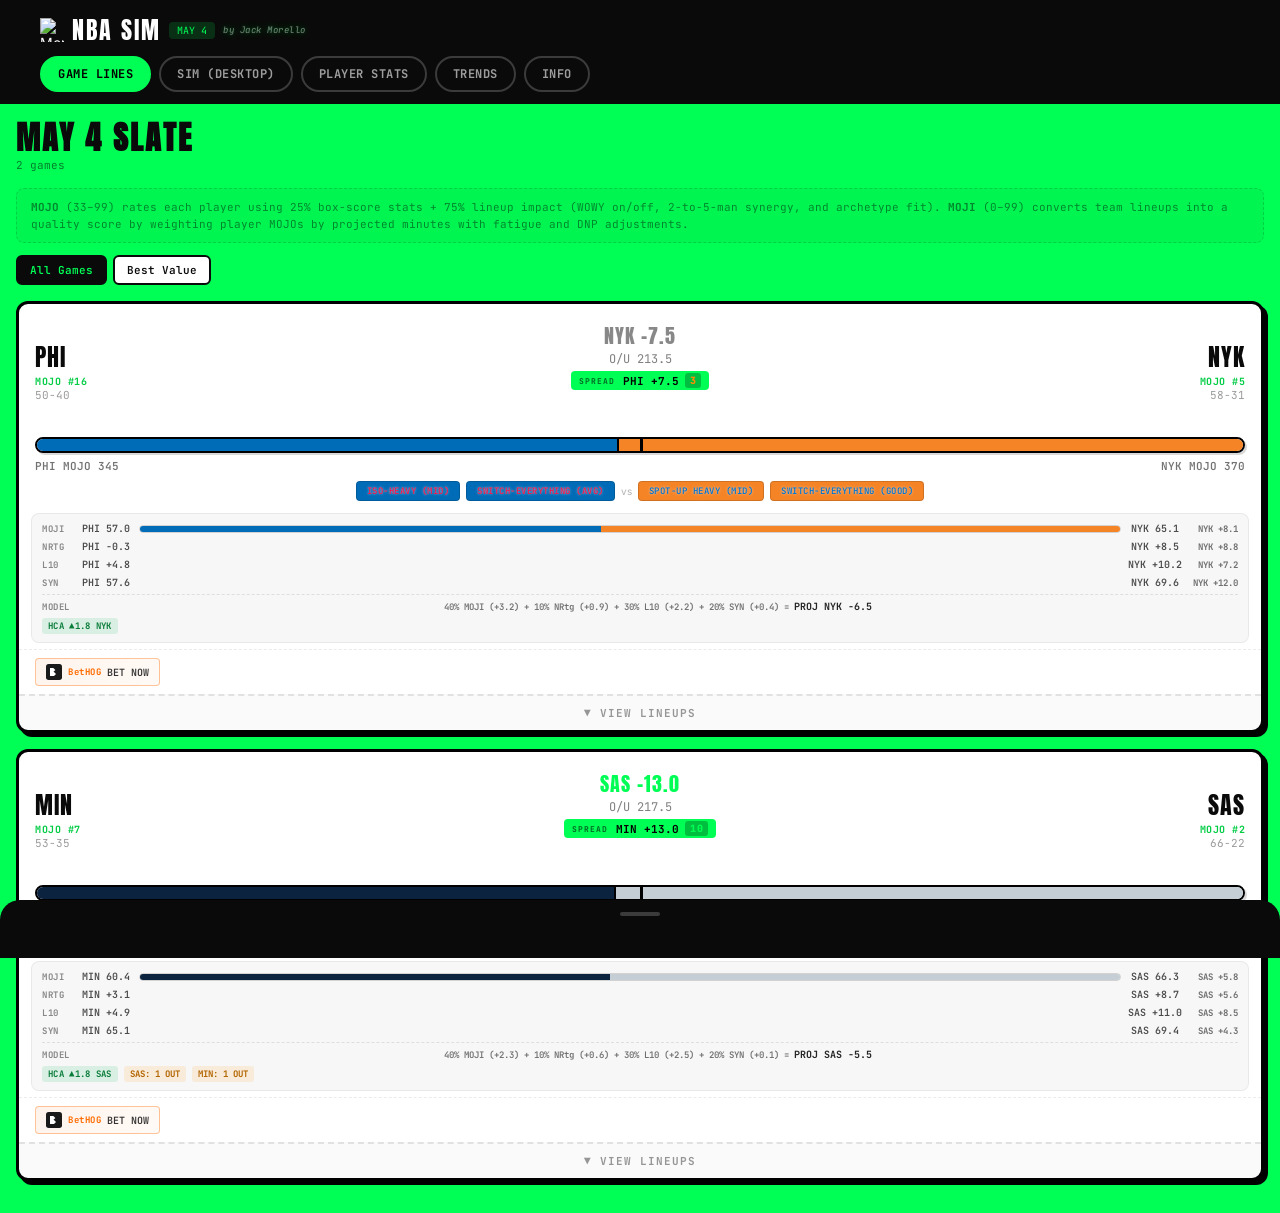
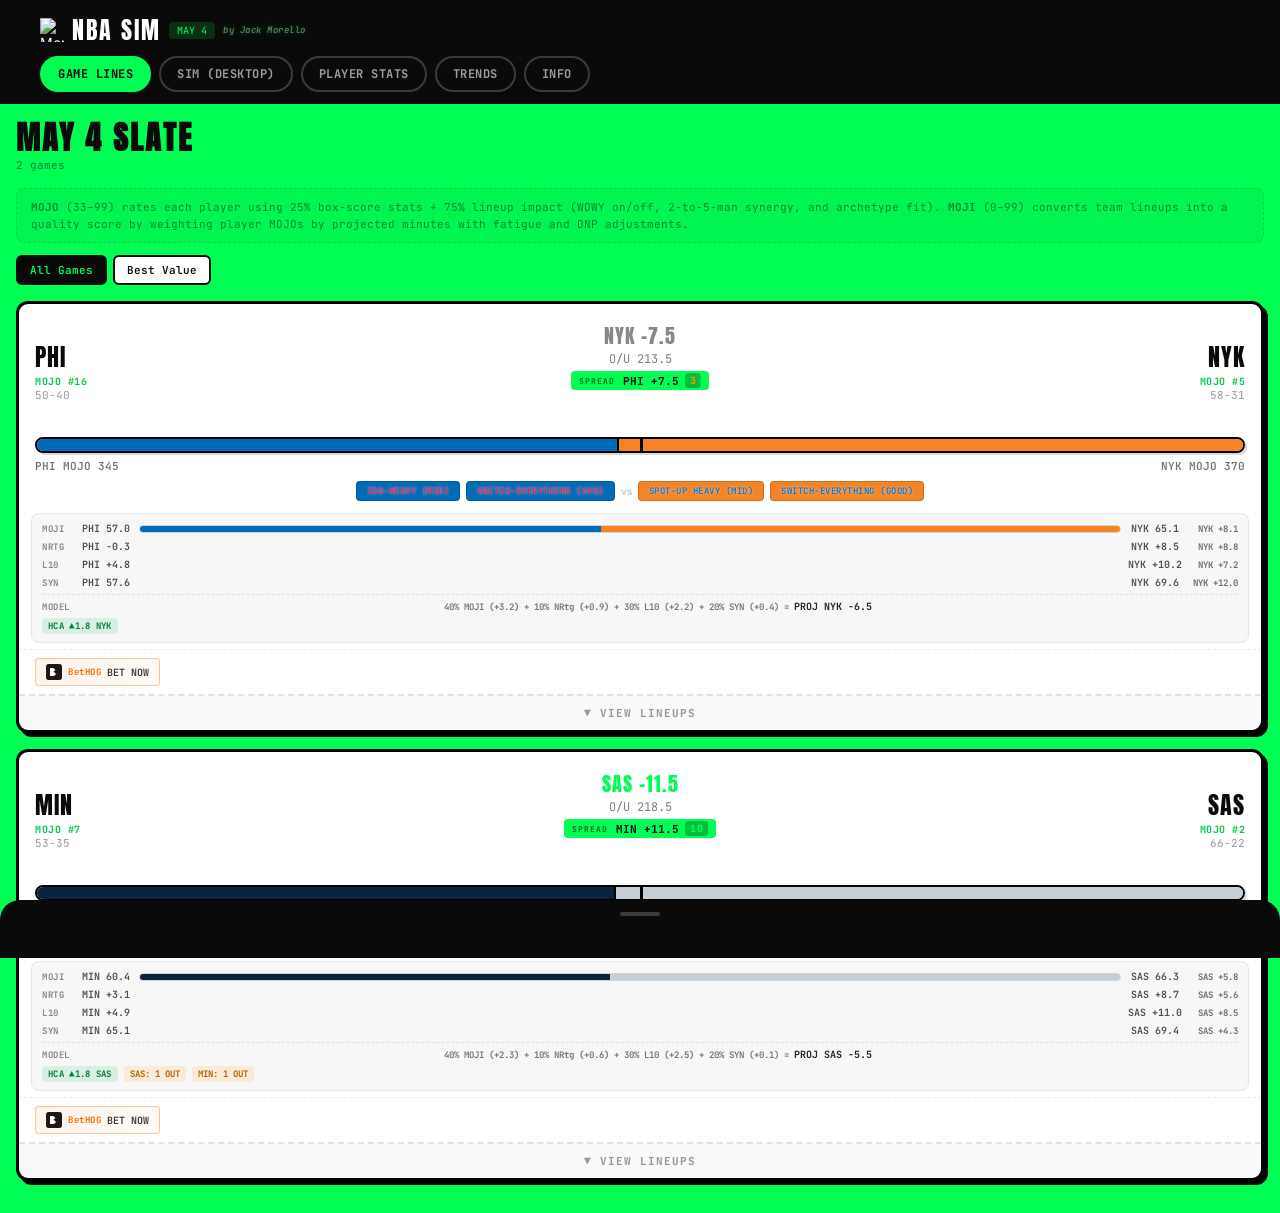
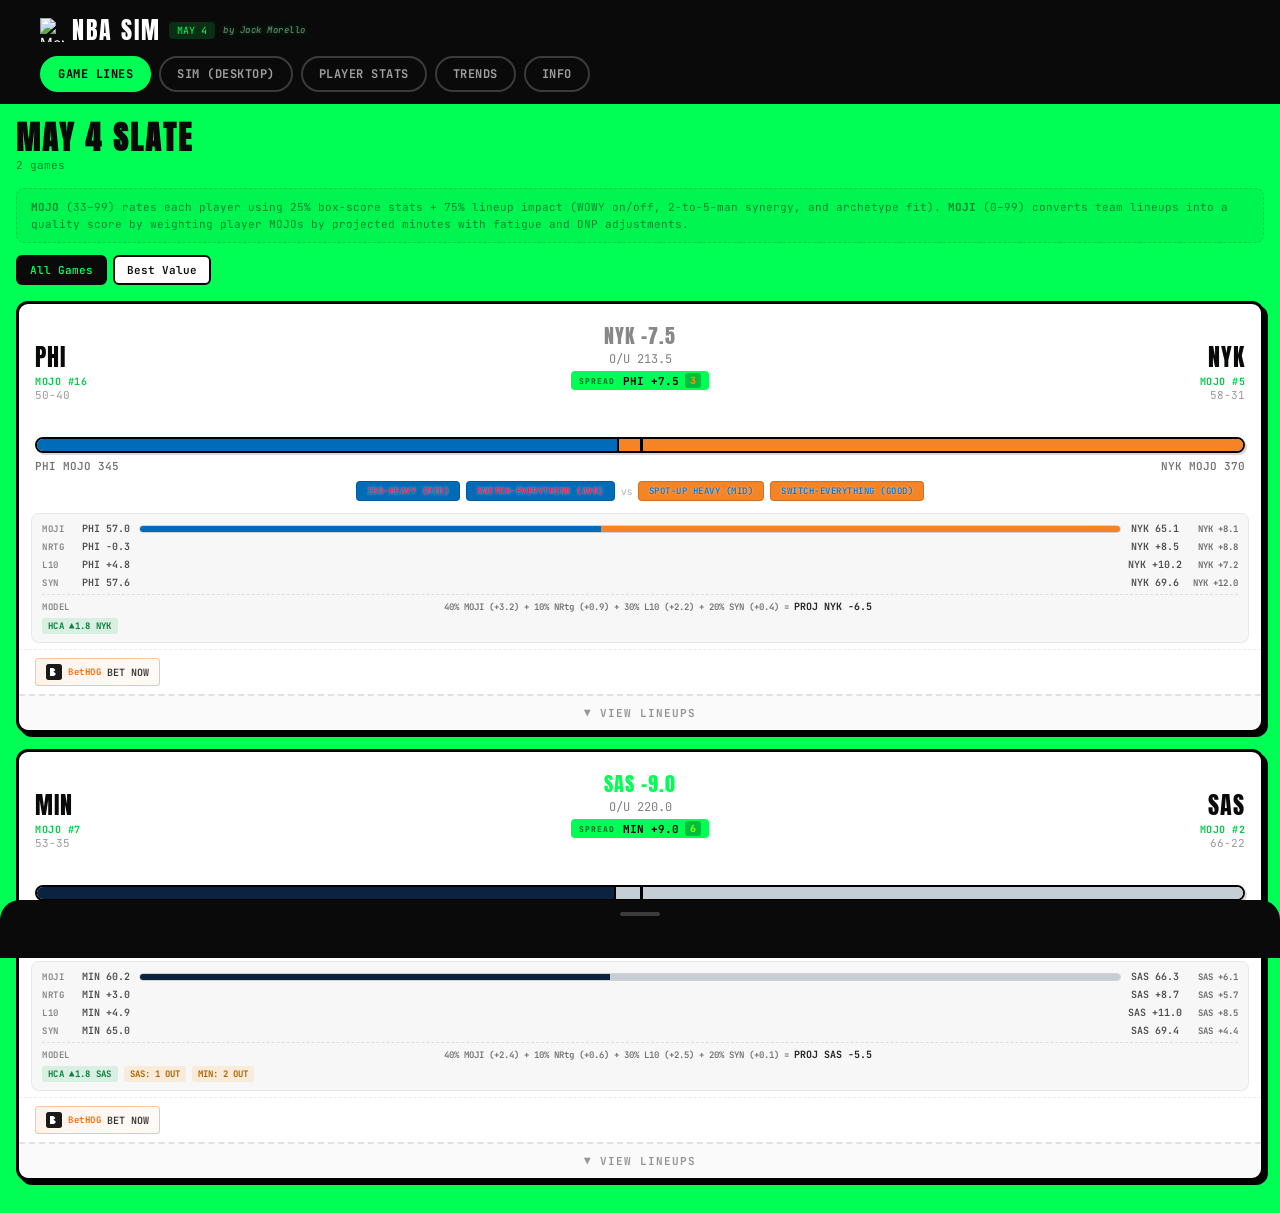
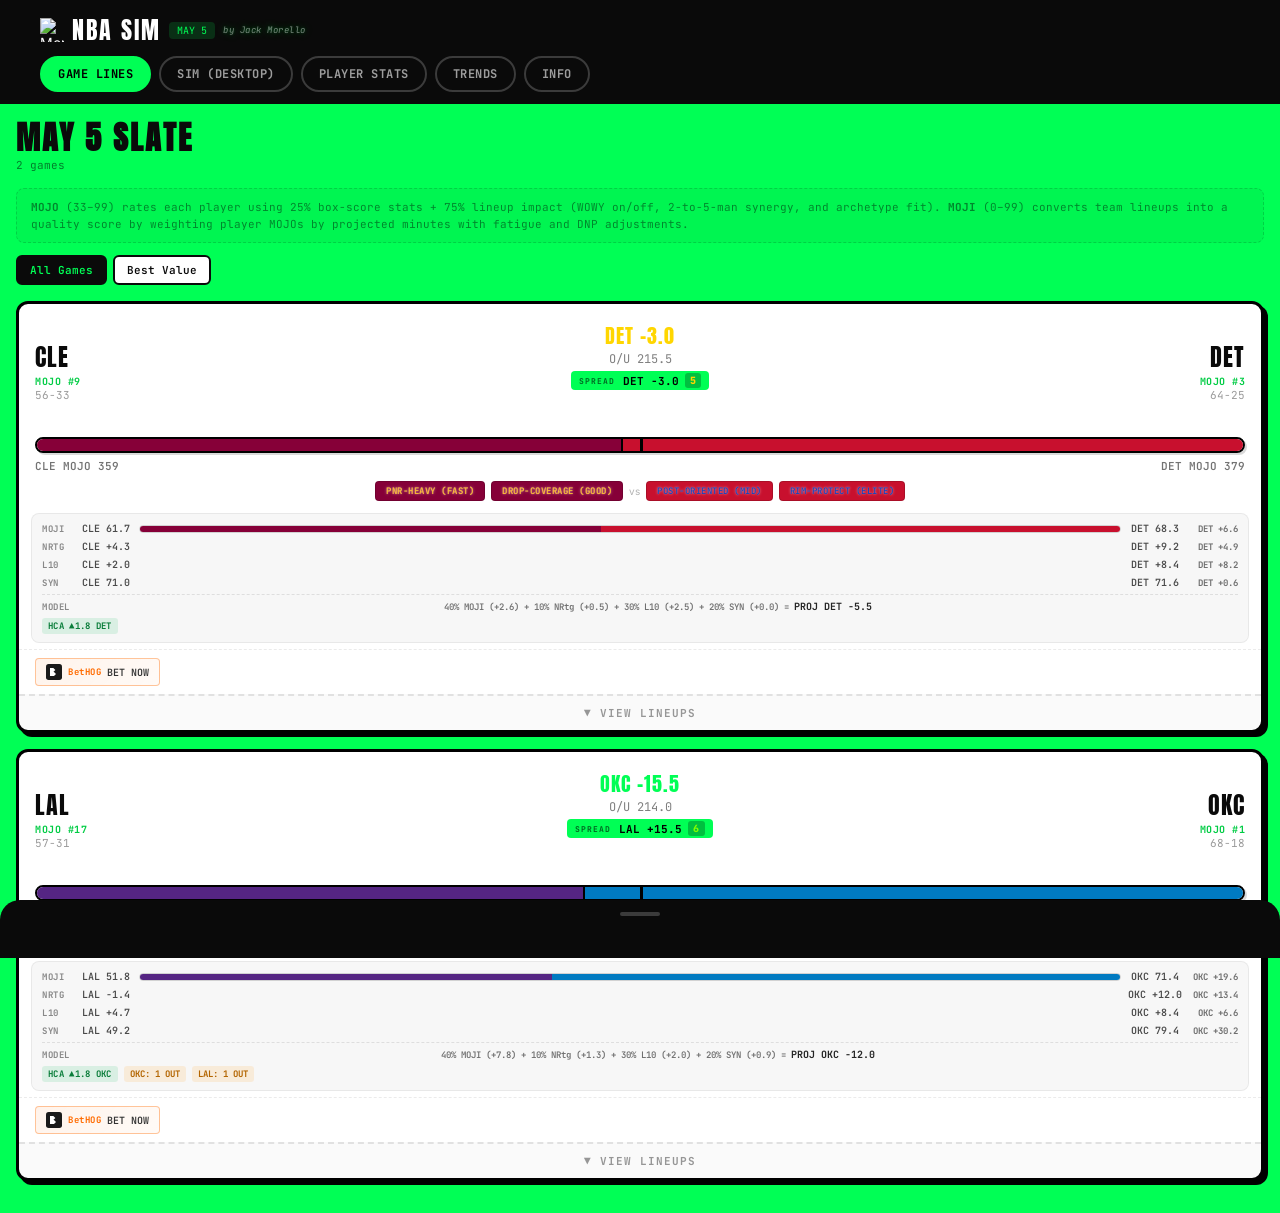
